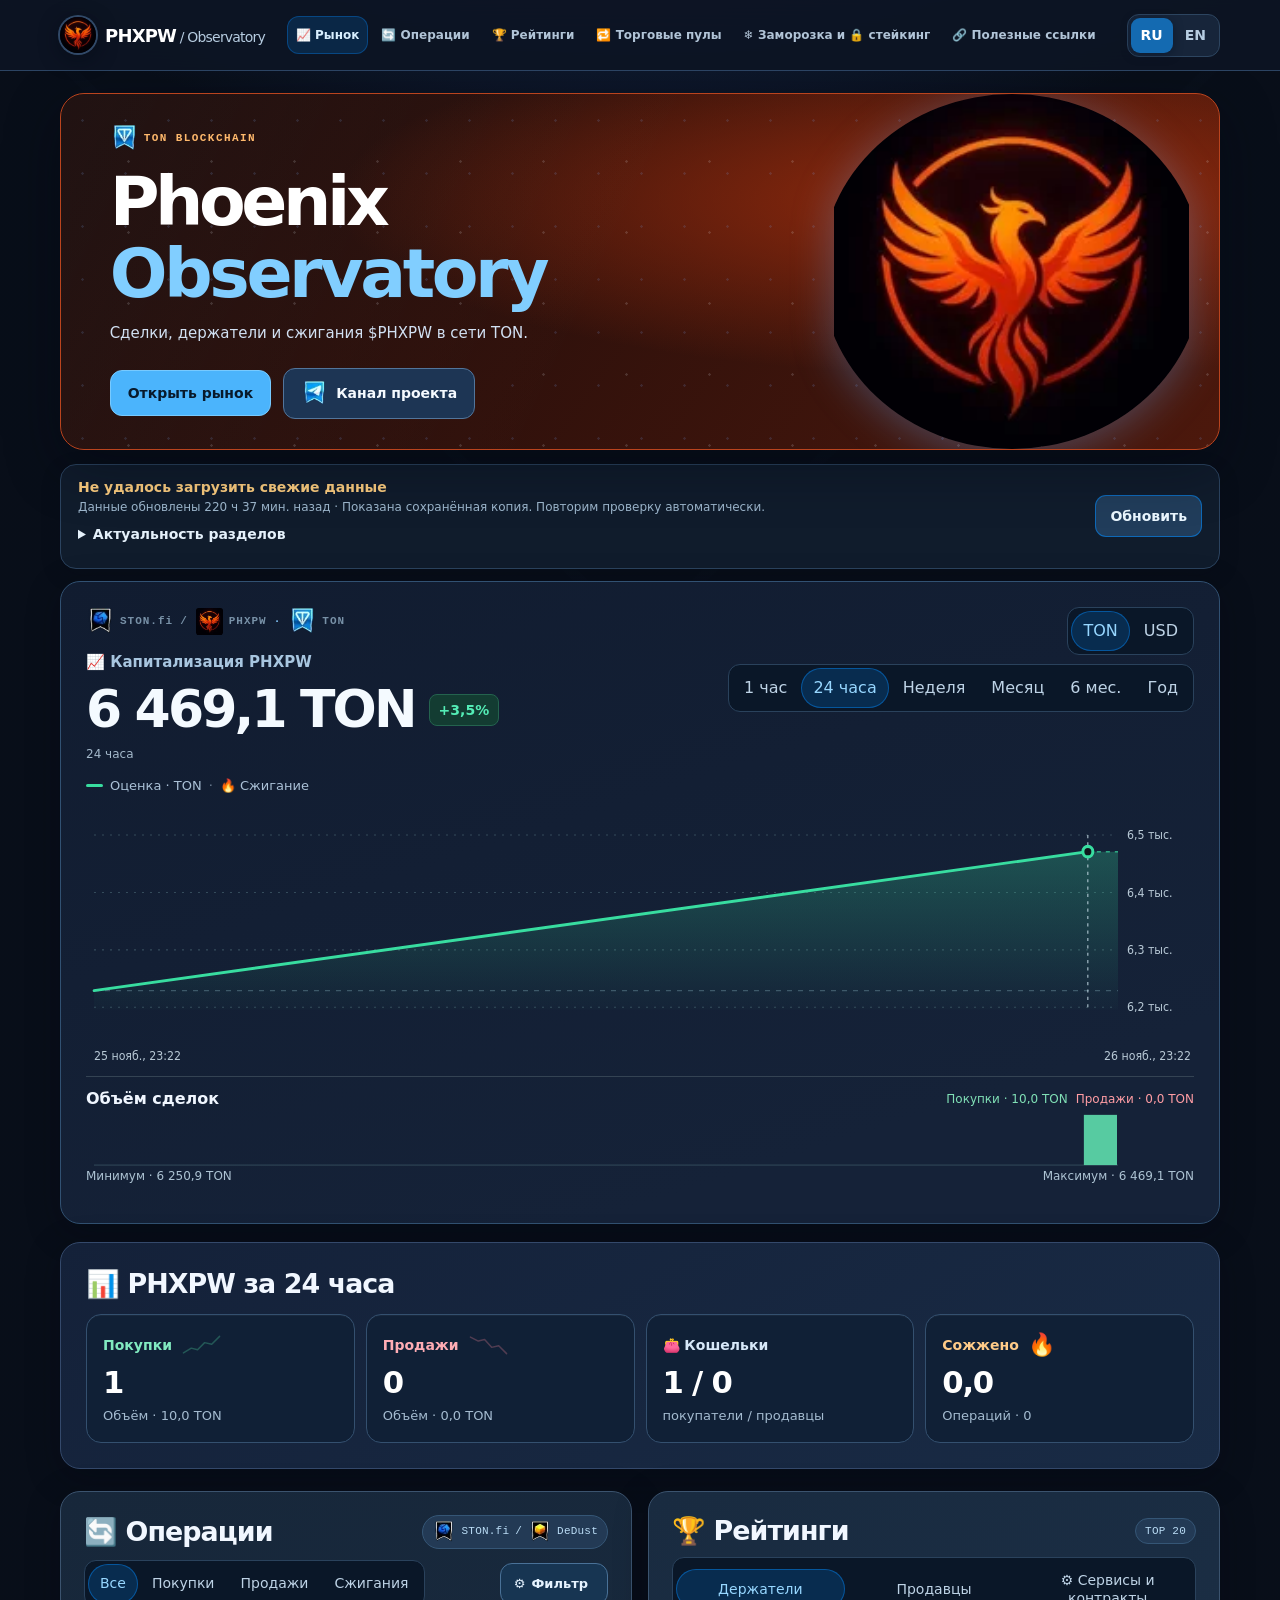
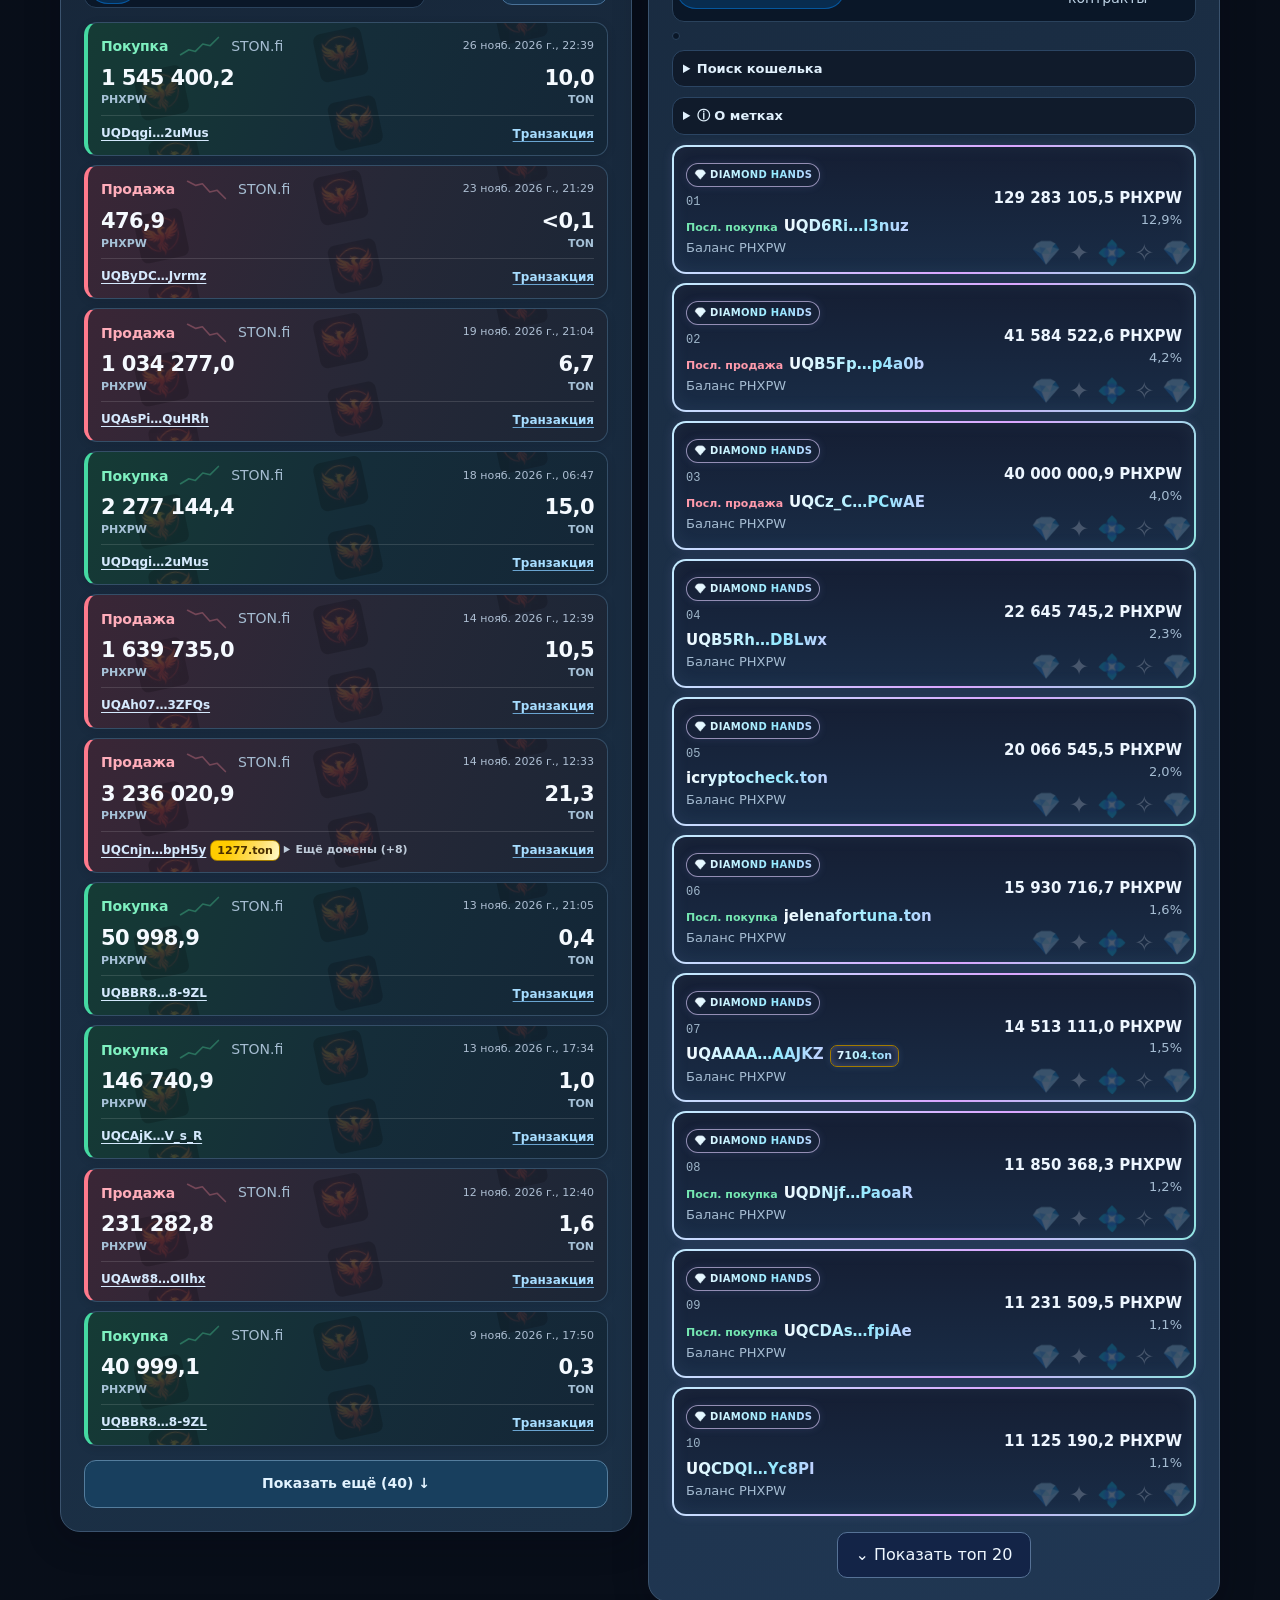
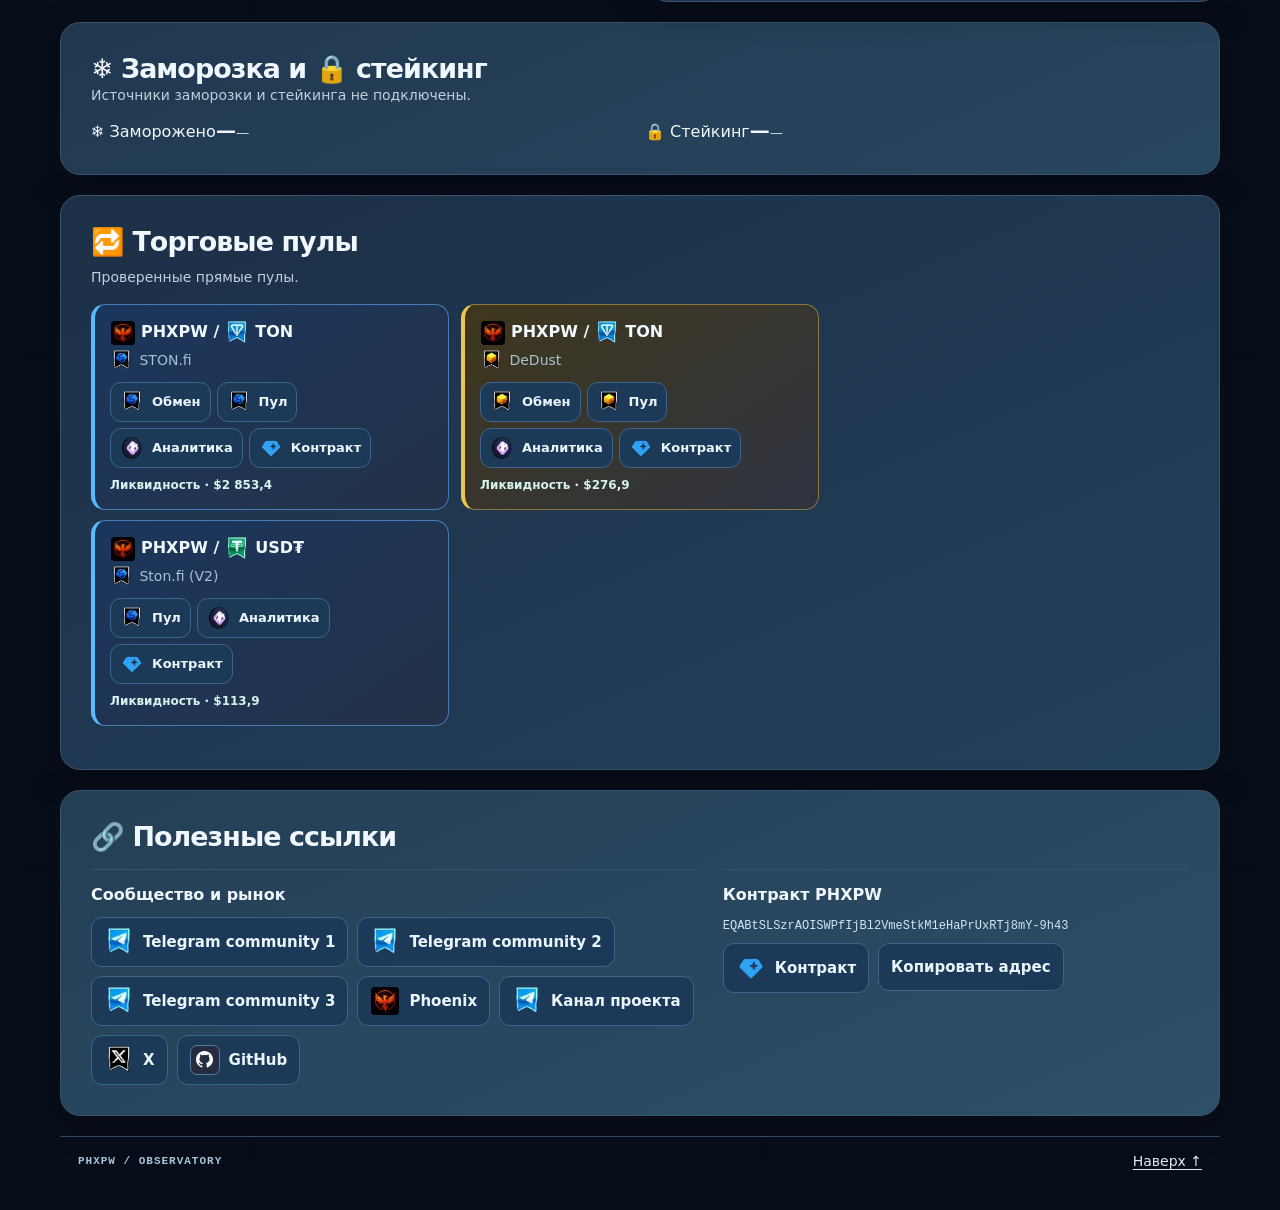
==== index.html @ 31a3c22f "Refresh PHXPW snapshot" ====
<!doctype html>
<html lang="ru"><head>
<meta charset="utf-8"><meta name="viewport" content="width=device-width,initial-scale=1">
<meta name="theme-color" content="#070d21"><meta name="description" content="PHXPW Observatory — сделки STON.fi и DeDust, держатели и подтверждённые сжигания PHXPW в сети TON.">
<title>Phoenix Observatory</title><style>:root{color-scheme:light;--ink:#101721;--muted:#536372;--paper:#f8fafc;--line:#cbd5df;--blue:#30a1f5;--link:#075d9b;--night:#090b0e;--graphite:#10151c;--green:#1e6b51;--red:#df0000;--orange:#975019;font:16px/1.5 system-ui,-apple-system,BlinkMacSystemFont,"Segoe UI",sans-serif;color:var(--ink);background:var(--night)}
*{box-sizing:border-box}
[hidden]{display:none!important}
html{scroll-behavior:smooth;scroll-padding-top:82px}
body{margin:0;background:var(--night)}
.wrap{width:min(1220px,calc(100% - 64px));margin-inline:auto}
h1,h2,h3,p{margin:0}
a{color:var(--link);text-underline-offset:3px}
a:hover{text-decoration:underline}
button{font:inherit;color:inherit;cursor:pointer}
a:focus-visible,button:focus-visible,summary:focus-visible,#plot svg:focus-visible{outline:3px solid #5692db;outline-offset:2px}
header{position:sticky;top:0;z-index:5;background:#090b0ef5;border-bottom:1px solid #283541;color:#f5f8fc}
.nav,.brand,nav,.langs,.tabs,.smallTabs,.introLinks,.eyebrow,.sectionHeading,.chartCaption,footer,.graphTop{display:flex;align-items:center}
.nav{min-height:65px;gap:20px;justify-content:space-between}
.brand{gap:9px;color:#fff;text-decoration:none}
.brand svg{width:36px;height:36px}
.brand strong{font-size:19px;letter-spacing:-.055em}
.brand span{font-weight:500;color:#c3cbd5}
.brand:hover{text-decoration:none}
nav{gap:5px}
nav a,.langs button{font-size:14px;font-weight:650}
nav a{color:#b4c0ce;padding:9px 11px;text-decoration:none;border-radius:8px}
nav a.on,nav a:hover{color:white;background:#203347;text-decoration:none}
.langs,.tabs,.smallTabs{background:#e5edf4;border-radius:10px;padding:3px;gap:2px;width:fit-content;max-width:100%;flex-wrap:wrap}
.langs button,.tabs button,.smallTabs button{border:none;padding:7px 10px;background:transparent;color:#364c61;border-radius:7px;line-height:1.35}
.langs .on,.tabs .on,.smallTabs .on{background:#114c79;color:white}
.hero{margin:20px 0 16px;position:relative;isolation:isolate;overflow:hidden;display:flex;align-items:center;min-height:192px;border-radius:20px;border:1px solid #293746;background:radial-gradient(ellipse at 88% 70%,#153650 0%,transparent 53%),#0b0d10;color:#fff}
.herotext{position:relative;z-index:1;padding:27px clamp(20px,3vw,44px);max-width:66%}
.eyebrow,.tag,footer>span{font-family:ui-monospace,Consolas,monospace;font-size:11px;font-weight:650;letter-spacing:.09em}
.eyebrow{gap:8px}
.eyebrow i{width:7px;height:7px;background:#468ec6;border-radius:50%}
.hero .eyebrow{color:#b9c9d9}
.hero .eyebrow i{background:var(--blue)}
h1{font-size:clamp(38px,4.6vw,68px);letter-spacing:-.07em;line-height:1.05;margin:7px 0 8px}
h1 em{font-family:Georgia,"Times New Roman",serif;font-weight:normal;letter-spacing:-.055em;color:#a1d6ff}
.hero p{color:#c9d5e1;font-size:15px}
.heroArt{position:absolute;inset:0 0 0 auto;width:41%;display:grid;align-items:center;pointer-events:none}
.heroArt svg{width:100%;height:100%;max-height:250px}
.introLinks{margin-top:17px;gap:10px}
.introLinks a,.more{border:1px solid #9daebf;border-radius:8px;padding:7px 12px;text-decoration:none;font-weight:650;font-size:14px}
.introLinks a{color:#f0f6ff;border-color:#536779}
.introLinks a:first-child{color:#081624;background:var(--blue);border-color:var(--blue)}
.introLinks a:hover,.more:hover{box-shadow:inset 0 0 0 1px currentColor}
.panel{background:var(--paper);border:1px solid var(--line);border-radius:17px;padding:clamp(16px,2vw,25px);min-width:0}
.graphTop,.sectionHeading,footer{justify-content:space-between;gap:12px}
.graphTop{align-items:flex-start}
.graph .eyebrow{color:#b6c8d9}
.graph .eyebrow span{color:#7891a7}
.graph h2{font-weight:550;color:var(--muted);font-size:16px;margin-top:12px}
.price{font-size:clamp(27px,3.2vw,44px);line-height:1.12;letter-spacing:-.05em;font-variant-numeric:tabular-nums;font-weight:730}
.chartCaption{font-size:13px;color:var(--muted);gap:7px;margin-top:13px}
.lineKey{width:17px;height:3px;border-radius:3px;background:var(--blue)}
.sep{color:#6f8196}
#plot{margin:6px 0;min-height:183px}
#plot svg{width:100%;height:183px;display:block;touch-action:pan-y}
#plot text{font:11px system-ui,sans-serif;fill:#b6c6d6}
.marker{cursor:pointer}
.marker:focus{outline:2px solid var(--orange)}
#readout{font-size:14px;font-variant-numeric:tabular-nums;min-height:24px;color:var(--ink)}
.note,.description,.resources p{font-size:14px;color:var(--muted);overflow-wrap:anywhere}
.note{font-size:12px}
.description{margin:8px 0}
.summary{margin:18px 0 22px}
.summary h2,.panel h2:not(.graph h2){font-size:clamp(20px,2.1vw,27px);letter-spacing:-.045em;line-height:1.2}
.summary .sectionHeading{margin-bottom:9px}
.tag{color:#3e5061;background:#e2ebf4;border-radius:20px;padding:4px 9px;white-space:nowrap;font-weight:500;letter-spacing:.02em}
#stats{display:grid;grid-template-columns:repeat(4,minmax(0,1fr));gap:10px}
.stat{background:var(--paper);border:1px solid var(--line);border-radius:13px;padding:13px 15px;min-width:0}
.stat b,.stat small,.stat span{display:block}
.stat b{font-size:clamp(20px,2.1vw,31px);line-height:1.3;font-variant-numeric:tabular-nums;overflow-wrap:anywhere;letter-spacing:-.04em}
.stat small{font-size:13px;color:var(--muted)}
.stat span{font-size:14px;font-weight:670}
.buy{color:var(--green)}
.sell{color:var(--red)}
.burn{color:var(--orange)}
.columns{display:grid;grid-template-columns:1fr 1fr;gap:16px;align-items:start}
.columns .tabs{margin:10px 0}
.columns .tabs button,.smallTabs button{font-size:14px}
.smallTabs:not(:empty){margin-bottom:8px}
#feedNote,#rankNote{margin-bottom:8px}
.row{display:grid;grid-template-columns:minmax(0,1fr) auto;gap:10px;border-top:1px solid #dce3eb;padding:10px 0;align-items:center}
.row>div{min-width:0}
.row>div:last-child{text-align:right}
.row b,.row small{display:block;font-variant-numeric:tabular-nums}
.row small{color:var(--muted);font-size:13px}
.row a{overflow-wrap:anywhere}
.row b{font-size:15px;line-height:1.45}
.row .badge{display:inline-block;padding:1px 6px;font-size:12px;border-radius:5px;margin-right:6px}
.badge.buy{background:#e0f3e8}
.badge.sell{background:var(--red);color:white}
.badge.burn{background:#ffead4}
.position{color:var(--muted);font:12px ui-monospace,monospace;margin-right:8px}
.empty{padding:16px 0;color:var(--muted)}
.more{background:#eaf1f7;color:#144b72}
.more[hidden]{display:none}
#more{margin-top:8px;width:100%}
.resources{margin:20px 0}
.resourcesGrid{display:grid;grid-template-columns:1.15fr 1.2fr 1fr;gap:24px;margin-top:16px}
.resources h3{font-size:16px;margin-bottom:6px}
.resourceList{display:flex;gap:8px 13px;flex-wrap:wrap}
.resourceList,.contract{margin-top:8px;font-size:14px}
.contract{display:block;overflow-wrap:anywhere;font-family:ui-monospace,monospace;margin-bottom:10px}
.resourcesGrid article{min-width:0}
summary{cursor:pointer;font-weight:600}
footer{padding:16px 0 25px}
footer a{font-size:14px}
@media(max-width:800px){.wrap{width:calc(100% - 28px)}
.nav{display:grid;grid-template-columns:1fr auto;gap:0;padding-top:6px}
.langs{grid-column:2;grid-row:1}
.brand{grid-column:1;grid-row:1}
nav{grid-column:1/-1;justify-content:space-between;gap:0}
nav a{padding:7px 5px;font-size:13px}
html{scroll-padding-top:98px}
.columns{grid-template-columns:1fr}
.heroArt{width:35%;opacity:.82}
.herotext{max-width:73%;padding:19px}
.hero{min-height:180px}
.graphTop{flex-wrap:wrap}
.resourcesGrid{grid-template-columns:1fr 1fr}

#stats{grid-template-columns:repeat(2,minmax(0,1fr))}}
@media(max-width:500px){.wrap{width:calc(100% - 20px)}
.hero{margin-top:10px}
.herotext{max-width:100%;padding:16px}
.heroArt{width:35%;inset:auto 0 0 auto;height:78px}
.hero p{max-width:96%;font-size:14px}
.introLinks{max-width:76%;gap:6px;flex-wrap:wrap}
.introLinks a{font-size:13px;padding:6px 8px}
.graphTop{gap:10px}
.tabs button{padding:6px 8px}
.stat{padding:10px}
.stat small{font-size:12px}
.row{gap:3px}
.row b{font-size:14px}
.row small{font-size:12px}
.resourcesGrid{grid-template-columns:1fr;gap:15px}
.resourcesGrid article+article{border-top:1px solid var(--line);padding-top:12px}}
@media(prefers-reduced-motion:reduce){html{scroll-behavior:auto}}

.walletLegend{font-size:13px;color:var(--muted);margin:4px 0}
.walletIdentity{display:inline-flex;align-items:baseline;flex-wrap:wrap;gap:2px 6px;max-width:100%;vertical-align:baseline}
.row .walletAddress{font-weight:700;text-decoration:underline;text-decoration-thickness:1px;text-underline-offset:3px}
.row .walletAddress.buy,.walletRole.buy{color:#126042}
.row .walletAddress.sell,.walletRole.sell{color:#df0000}
.row .walletAddress.burn,.walletRole.burn{color:#874305}
.row .walletAddress.neutral{color:#51615c}
.walletRole{font-size:11px;font-weight:600}
:is(.row,.walletResult) .domainBadge{font:600 11px/1.4 system-ui,sans-serif;letter-spacing:0;padding:2px 6px;border-radius:5px;overflow-wrap:anywhere;max-width:100%;display:inline-block}
.domainBadge.digits{color:#482e00;background:linear-gradient(110deg,#ffcc00 12%,#ffe173 34%,#fff9c0 46%,#ffd700 57%,#efb000 84%);background-size:220% 100%;border:1px solid #a37b00;animation:projectGold 4s ease-in-out infinite alternate}
details.domainDetails{display:inline-block;border:0;padding:0;font-size:12px;font-weight:500;width:100%}
details.domainDetails summary{color:var(--muted);font-size:11px}
#rank .position{vertical-align:top}
.onlyBadges{display:flex;align-items:center;gap:7px;font-size:13px;font-weight:600;margin:4px 0 7px;cursor:pointer}
.onlyBadges input{width:16px;height:16px;accent-color:var(--link)}


@keyframes projectGold{from{background-position:0% 50%}
to{background-position:100% 50%}}
@media(prefers-reduced-motion:reduce){.domainBadge.digits{animation:none}}
footer>span{color:#f5f8ff}
footer a{color:#dcebf8}
.price{overflow-wrap:break-word}

/* Make the chart and header dark; financial rows retain their semantic colours. */
.langs,.graph .tabs{background:#202a35}
.langs button,.graph .tabs button{color:#c3cfdb}
.langs .on,.graph .tabs .on{background:var(--blue);color:#071421}
.graph{--ink:#f5f8fc;--muted:#b2c0cd;color:var(--ink);background:var(--graphite);border-color:#283747}
.graph #readout a{color:#86caff}
.graph #plot svg{height:205px}
.brand:hover,.introLinks a:hover{color:#fff}
.introLinks a:first-child:hover{color:#081624}

.wrap{width:min(1180px,calc(100% - 88px))}
.hero{background:linear-gradient(165deg,#080a0d 22%,#10151c 100%)}
.graph,.summary{background:linear-gradient(180deg,#10151c,#152332);border:1px solid #374b5b}
.summary{background:linear-gradient(180deg,#152332,#172b3c);padding:clamp(16px,2vw,25px);border-radius:17px;color:#f4f8ff}
.summary .sectionHeading{margin-bottom:14px}
.stat{background:linear-gradient(145deg,#131d28,#1e3041);border:1px solid #3d5363}
.stat small{color:#b9c8d5}
.stat span.buy,.stat span.sell,.stat span.burn{display:inline-block;border-radius:5px;background:linear-gradient(120deg,#d8e5eb,#c1d4df);padding:1px 6px}
.columns .panel,.resources{--ink:#f3f7fc;--muted:#c1cedb;--link:#a6daff;--line:#435a6a;color:var(--ink);border-color:#3b5264}
.columns .panel{background:linear-gradient(180deg,#172b3c,#1a3b51)}
.columns .tabs,.columns .smallTabs{background:#0e1c29}
.columns .tabs button,.columns .smallTabs button{color:#cbd9e7}
.columns .tabs .on,.columns .smallTabs .on{background:#265a7d;color:#fff}
.row{border-color:#435666}
.position{color:#c1cedb}
.tag{background:#233f54;color:#d1e6f6}
.row .walletIdentity{background:linear-gradient(125deg,#d8e5eb,#c1d4df);border-radius:7px;padding:3px 6px}
.domainDetails summary{color:#354d62!important}
.domainDetails span{color:#223847}
#more,.resourceList>a,.resourceList>button{color:#f3f8ff;background:#15496b;border:1px solid #6289a3}
.resources{background:linear-gradient(180deg,#1a3b51,#20475e);padding:clamp(18px,2.5vw,30px)}
.resourcesGrid{grid-template-columns:1.3fr 1fr;gap:clamp(14px,2vw,26px)}
.resourcesGrid article{border-top:1px solid #7190a3;padding-top:13px}
.resources h3{margin-bottom:10px}
.resourceList{display:grid;grid-template-columns:1fr;gap:7px}
.resourceList>a,.resourceList>button{display:flex;align-items:center;justify-content:space-between;gap:6px;min-height:42px;padding:8px 12px;border-radius:7px;text-align:left;font:650 14px/1.35 system-ui,sans-serif;text-decoration:none;cursor:pointer}
.resourceList>a:hover,.resourceList>button:hover,#more:hover{background:#1b5c82;border-color:#aedfff}
.resources .contract{color:#d1e4f2;margin:6px 0;word-break:break-all}
footer{background:#090c10;border-top:1px solid #405362;padding:14px 18px;margin-bottom:14px;border-radius:8px}
@media(min-width:1000px){.resourcesGrid article:first-child .resourceList{grid-template-columns:repeat(2,minmax(0,1fr))}}
@media(max-width:800px){.wrap{width:calc(100% - 34px)}.resourcesGrid{grid-template-columns:1fr 1fr}}
@media(max-width:500px){.wrap{width:calc(100% - 22px)}.resourcesGrid{grid-template-columns:1fr}.resourcesGrid article+article{border-color:#7190a3}}

/* Draw external-link arrows without relying on a font glyph. */
.resourceList>a::after,.introLinks a[href^="https:"]::after,.row a:not(.walletAddress)::after{content:"";display:inline-block;width:8px;height:8px;flex-shrink:0;margin-left:6px;border-top:1.5px solid currentColor;border-right:1.5px solid currentColor;background:linear-gradient(135deg,transparent 43%,currentColor 46%,currentColor 54%,transparent 57%);vertical-align:1px}

.syncBar{display:flex;align-items:center;justify-content:space-between;gap:14px;margin:0 0 12px;padding:12px 18px;background:#101b27;border:1px solid #374b5b;border-radius:12px;color:#e5f1fb}
.syncBar>div{min-width:0}.syncBar p{font-size:14px;font-weight:650}.syncBar small{display:block;color:#b9c8d5;font-size:12px;overflow-wrap:anywhere}.syncBar .syncWarning{color:#ffcf80}
#refreshData{flex-shrink:0;min-height:42px;padding:8px 14px;border:1px solid #6289a3;border-radius:7px;background:#15496b;color:#f3f8ff;font-weight:650;font-size:14px}#refreshData:hover{background:#1b5c82}#refreshData:disabled{opacity:.65;cursor:wait}
@media(max-width:400px){.syncBar{align-items:flex-start;flex-wrap:wrap;padding:12px 14px}.syncBar>div{flex:1 1 175px}}

/* Market cap: native-currency valuation, with an explicit estimation note. */
.graph .price{font-size:clamp(32px,4.2vw,52px);letter-spacing:-.055em;line-height:1.15}
.graph h2{font-size:15px;margin-top:12px;margin-bottom:7px}
.capHeadline{display:flex;align-items:center;gap:14px;flex-wrap:wrap}
.capChange{font:700 14px/1.3 system-ui,sans-serif;padding:6px 9px;border-radius:8px;font-variant-numeric:tabular-nums;white-space:nowrap}
.capChange:empty{display:none}.capPositive{color:#54edb6;background:#133c32;border:1px solid #24634e}.capNegative{color:#ff2020;background:#321419;border:1px solid #7a242a}
#capPeriod{margin-top:5px;color:#a4b9cb}.graph #plot{min-height:250px;margin:18px 0 8px}.graph #plot svg{height:250px}
.graph #plot text{font:11px system-ui,sans-serif;fill:#b8c9d6}
.capRange{display:flex;justify-content:space-between;gap:8px;flex-wrap:wrap;color:#adc3d3;font-size:12px;font-variant-numeric:tabular-nums;margin:0 0 13px}
.graph #readout{background:#0b1723;border:1px solid #2b4354;padding:10px 12px;border-radius:9px;min-height:43px;font-size:13px;margin-bottom:9px}
.capMethod{font-size:11px;line-height:1.5;color:#9db3c4;border-top:1px solid #2b4354;padding-top:10px;margin-top:10px;max-width:850px}
.graph .chartCaption .lineKey{background:var(--chart-colour,#38dda0)}
@media(max-width:500px){.graph .price{font-size:34px}.capHeadline{gap:8px}.graph .graphTop{gap:15px}.graph .tabs{width:100%;justify-content:space-between}.graph .tabs button{padding:8px 6px;font-size:12px}.graph #plot svg{height:240px}.graph #plot{min-height:240px}.graph #readout{font-size:12px}.capMethod{font-size:11px}}
@media(max-width:360px){.graph .tabs{display:grid;grid-template-columns:repeat(3,minmax(0,1fr));gap:3px}.graph .tabs button{width:100%}}

:root{--blue:#75ccff;--project-art:url("[data-uri]");--night:#070d21}
body{background:radial-gradient(ellipse at 78% 0%,#24347b 0%,#111c49 28%,transparent 55%),#070d21}
header{background:#0a1129f5;border-color:#324576}
.brandMark{width:36px;height:36px;border-radius:50%;background:var(--project-art) center/cover}
.hero{min-height:268px;border-color:#435b9c;background:radial-gradient(ellipse at 78% 50%,#2b4696 0%,#182860 34%,transparent 68%),linear-gradient(112deg,#0d1639,#111c49)}
.hero::before{content:"";position:absolute;inset:0;background-image:radial-gradient(circle,#7eaeff 1px,transparent 1.5px),radial-gradient(circle,#eff7ff 1px,transparent 1.5px);background-size:43px 53px,83px 71px;background-position:0 0,26px 32px;opacity:.24;pointer-events:none}
.heroArt{width:40%;height:100%;background:var(--project-art) center / auto 88% no-repeat;filter:drop-shadow(0 0 20px #60b5ff60);border-radius:50%}
.hero h1 em{color:#89ceff}
.graph{background:linear-gradient(180deg,#101936,#151f43);border-color:#394b80}
.summary{background:linear-gradient(180deg,#182649,#202d55);border-color:#435480}
.columns .panel{background:linear-gradient(180deg,#192847,#1e3659)}
.resources{background:linear-gradient(180deg,#192b4b,#1b345a)}
.graphControls{display:grid;gap:10px;justify-items:end;min-width:0}
.row.trade-buy{border-left:3px solid #4cce9f;padding-left:8px;background:#14564832}
.row.trade-sell{border-left:3px solid #fb6b76;padding-left:8px;background:#7c223532}
.row.trade-burn{border-left:3px solid #e7ae57;padding-left:8px}
@media(max-width:800px){.graphControls{justify-items:start}}
@media(max-width:590px){
 .hero{min-height:210px}.heroArt{width:32%;height:auto;inset:12px 12px auto auto;aspect-ratio:1;opacity:1;background-size:contain}
 .herotext{max-width:76%}.hero h1{font-size:clamp(32px,7.5vw,47px)}.hero h1 em{display:block}
 .hero p{max-width:100%}.introLinks{max-width:100%}.graphControls{width:100%}.graph #currency{display:flex;width:auto}
}

#activity,#wallets,#pools{background:#141b27;border-color:#303a4a}
#activity .row,#wallets .row{background:transparent;border-color:#303a4a;border-left:0;padding-left:0}
#activity .row .walletIdentity,#wallets .row .walletIdentity{background:none;padding:0;column-gap:6px;row-gap:4px}
.columns .walletIdentity .walletAddress{background:none;padding:0}
.columns .row .walletAddress{color:#d6e2f0}
.columns .walletRole.buy,.columns .badge.buy{color:#85e6bc;background:none}
.columns .walletRole.sell,.columns .badge.sell{color:#ff9a9f;background:none}
.columns .walletRole.burn,.columns .badge.burn{color:#f1bd7d;background:none}
.columns .domainDetails summary,.columns .domainDetails span{color:#becbd9!important}
.columns :is(.row,.walletResult) .projectBadges{display:flex;flex-wrap:wrap;gap:5px;width:100%;align-items:center}
.columns :is(.row,.walletResult) .projectBadge{--badge-edge:#53627b;display:inline-flex;align-items:center;gap:4px;padding:2px 6px;border:1px solid var(--badge-edge);border-radius:6px;background:#202939;text-decoration:none;color:#eaf1fb;font:650 11px/1.35 system-ui,sans-serif;min-height:26px;max-width:100%}
.columns :is(.row,.walletResult) .projectBadge:hover{text-decoration:underline}
.columns :is(.row,.walletResult) .projectBadge::after{display:none}
.projectBadge img{display:block;width:18px;height:18px;object-fit:contain;border-radius:3px}
.columns :is(.row,.walletResult) .projectBadge.staking{padding-inline:4px;--badge-edge:#6c93cb}
.columns :is(.row,.walletResult) .projectBadge.vnuk{--badge-edge:#8f606f;color:#ffc8d4}
.columns :is(.row,.walletResult) .projectBadge.author{border-color:transparent;background:linear-gradient(#202939,#202939) padding-box,linear-gradient(105deg,#508eff,#dce5ee,#508eff) border-box;background-size:100% 100%,200% 100%;animation:projectBadgeGlow 5s ease-in-out infinite alternate}
.columns :is(.row,.walletResult) .projectBadge.joystick{--badge-edge:#9164ac}
.columns :is(.row,.walletResult) .projectBadge.phoenix{--badge-edge:#a86a36}
.projectBadge.joystick span,.projectBadge.phoenix span{background:linear-gradient(90deg,var(--badge-color),#ffe182,var(--badge-color));background-size:210% 100%;background-clip:text;color:transparent;animation:projectBadgeGlow 5s ease-in-out infinite alternate}
.projectBadge.joystick{--badge-color:#e3a6ff}
.projectBadge.phoenix{--badge-color:#ff9862}
@keyframes projectBadgeGlow{to{background-position:100% 0}}
@media(prefers-reduced-motion:reduce){.columns :is(.row,.walletResult) .projectBadge.author,.projectBadge.joystick span,.projectBadge.phoenix span{animation:none}}
#pools [lang="en"],html[lang="en"] #pools [lang="ru"]{display:none}
html[lang="en"] #pools [lang="en"]{display:inline}
#pools .poolIntro{margin:8px 0 16px}
#pools .poolGrid{display:grid;grid-template-columns:repeat(3,minmax(0,1fr));gap:10px}
#pools .poolCard{min-width:0;background:#1c2636;border:1px solid #39475b;border-radius:10px;padding:12px}
#pools .poolCard h3{margin:0 0 3px}
#pools .poolCard p{margin:0}
#pools .poolActions{display:flex;flex-wrap:wrap;gap:6px;margin-top:10px}
#pools .poolActions a{display:inline-flex;align-items:center;min-height:38px;padding:5px 9px;color:#edf5ff;background:#22344c;border:1px solid #586d88;border-radius:7px;font-size:13px;font-weight:650;text-decoration:none}
#pools .poolActions a:hover{background:#304963;text-decoration:underline}
#pools .poolRoute,#pools .poolTiny{margin-top:16px;padding-top:13px;border-top:1px solid #39475b}
#pools #discoveredPools{margin-top:10px}
#pools .poolCard .poolLiquidity{margin-top:8px;font-size:12px;overflow-wrap:anywhere}
#pools .poolCard h3{overflow-wrap:anywhere}
#pools .poolRoute h3{margin:0 0 4px}
#pools .poolRoute .poolCard{margin-top:9px;max-width:440px}
#pools .poolTiny .poolGrid{margin-top:10px}
#pools .poolSources{margin-top:13px;font-size:12px}
@media(max-width:800px){#pools .poolGrid{grid-template-columns:repeat(2,minmax(0,1fr))}}
@media(max-width:500px){#pools .poolGrid{grid-template-columns:minmax(0,1fr)}}

.columns :is(.row,.walletResult) .projectBadge.og{border-color:#a887c2;background:#222033}
.columns :is(.row,.walletResult) .projectBadge.fragmentNumber{--badge-edge:#cc7cdb;background:#78348b;color:#fff;font-weight:800;white-space:nowrap}
.projectBadge.og span{background:linear-gradient(90deg,#cbff69,#f3a5ff,#cbff69);background-size:210% 100%;background-clip:text;color:transparent;animation:projectBadgeGlow 4s ease-in-out infinite alternate;font-weight:800}
.columns :is(.row,.walletResult) .projectBadge.burner{border-color:#966237;padding-inline:4px}
.columns :is(.row,.walletResult) .projectBadge.blueNft{border-color:#3881a9;padding-inline:4px}
.operationRow .opMobile,.operationRow .opToggle{display:none}
#feed .operationRow .opDesktop a{display:inline-block}
@media(prefers-reduced-motion:reduce){.projectBadge.og span{animation:none}}
@media(max-width:640px){
 #feed .operationRow{grid-template-columns:minmax(0,1fr) minmax(0,auto) 28px;align-items:start;column-gap:4px;padding:8px 0}
 #feed .operationRow .opDesktop{display:none}
 #feed .operationRow>div:nth-child(2){align-self:start}
 #feed .operationRow .opMobile:not([hidden]){display:block;grid-column:1/-1;text-align:left;padding:2px 0 4px}
 #feed .operationRow .opToggle{display:grid;place-items:center;width:28px;min-height:32px;padding:0;background:none;border:0;color:#b8d3ec;cursor:pointer}
 .opToggle span{width:7px;height:7px;border-right:2px solid;border-bottom:2px solid;transform:rotate(45deg)}
 .opToggle[aria-expanded="true"] span{transform:rotate(225deg)}
}

body{background:linear-gradient(#070b16bb,#070b16cf),url("[data-uri]") center top/cover fixed,#070b16}
.supplyGrid{display:grid;grid-template-columns:repeat(2,minmax(0,1fr));gap:10px;margin-top:12px}
.supplyGrid a{display:grid;gap:4px;padding:12px;border:1px solid #39475b;border-radius:10px;background:#1c2636;text-decoration:none;min-width:0}
.supplyGrid a:hover{border-color:#7db5e6}
.supplyGrid strong{font-size:clamp(1rem,3vw,1.35rem);color:#eef5ff;overflow-wrap:anywhere}
.supplyGrid small{color:#afbfce}
@media(max-width:440px){.supplyGrid{grid-template-columns:1fr}body{background-attachment:scroll;background-size:auto,auto 1100px}}

.volumeBlock{margin-top:12px;border-top:1px solid #344353;padding-top:10px}
.volumeHeading,.volumeKeys,.tradeSize,.walletSearchForm{display:flex;align-items:center;gap:8px;flex-wrap:wrap}
.volumeHeading{justify-content:space-between}
.volumeKeys,.tradeSize{font-size:12px}
.volumeKeys span:first-child,.rankMove.gained{color:#80e0b6}
.volumeKeys span:last-child,.rankMove.lost{color:#ff9da4}
#tradeVolume svg{display:block;width:100%;height:56px}
.tradeSize{margin:8px 0;color:#bdcbd8}
.tradeSize label{display:inline-flex;align-items:center;gap:6px}
.tradeSize input[type=number],.walletSearchForm input{min-width:0;border:1px solid #53637a;border-radius:7px;background:#161f2b;color:#eaf1fb;padding:6px 8px;font:inherit}
.tradeSize input[type=number]{width:6em}
#rank .position,.walletResult .position{display:inline-flex;align-items:baseline;gap:4px}
.rankMove{font-size:10px;white-space:nowrap}
.walletSearch,.badgeLegend{margin:10px 0;border:1px solid #39475b;border-radius:8px;padding:8px 10px}
.walletSearch summary,.badgeLegend summary{cursor:pointer;color:#d6e2f0;font-size:13px;font-weight:650}
.walletSearchForm{margin-top:9px}
.walletSearchForm input{flex:1 1 145px}
.walletSearchForm button{padding:6px 9px;border:1px solid #52637b;border-radius:7px;background:#243249;color:#eaf1fb;cursor:pointer}
.walletResult{margin-top:9px;overflow-wrap:anywhere}
.walletResult h3,.walletResult h4,.walletResult p{margin:6px 0}
.walletResult ul,.badgeLegend dl{padding-left:0;margin:8px 0 0;font-size:12px}
.walletResult li{margin-left:15px;padding-top:3px}
.badgeLegend dl{display:grid;grid-template-columns:auto 1fr;gap:5px 8px}
.badgeLegend dd{margin:0;color:#bdcbd8}
.columns .projectBadge.arni,.columns .projectBadge.napiwas{border-color:#927fa2}
.columns .projectBadge.arni span,.columns .projectBadge.napiwas .badgeLabel{
 background:linear-gradient(90deg,#70e1dd,#c4b4ff,#ffab94,#ffe39a,#70e1dd);
 background-size:225% 100%;background-clip:text;color:transparent;
 animation:projectBadgeGlow 4.3s ease-in-out infinite alternate
}
.projectBadge .beerIcon{position:relative;display:inline-block;flex:0 0 18px;width:18px;height:18px}
.beerIcon::before,.beerIcon::after{content:"";position:absolute}
.beerIcon::before{left:2px;top:2px;width:10px;height:15px;border:1px solid #ffde99;border-radius:3px 3px 4px 4px;background:linear-gradient(#fff4dc 0 28%,#ffce56 29%,#e4932c 83%,#b36121)}
.beerIcon::after{left:12px;top:6px;width:5px;height:8px;border:2px solid #ffde99;border-left:0;border-radius:0 4px 4px 0}
@media(prefers-reduced-motion:reduce){.columns .projectBadge.arni span,.columns .projectBadge.napiwas .badgeLabel{animation:none}}

.projectBadges .domainDetails{width:auto;max-width:100%;overflow-wrap:anywhere}

/* PHXPW / Telegram-inspired Observatory — design layer v1.
   No remote fonts, frameworks, images or runtime dependencies.
   Loaded AFTER the existing stylesheet. Keeps data/JS functionality intact. */
:root{
  color-scheme:dark;
  --tg-bg:#090e18;--tg-surface:#121b2a;--tg-surface2:#192639;
  --tg-elevated:#20344b;--tg-line:#2a405a;--tg-blue:#55b9ff;
  --tg-blue-strong:#258fea;--tg-text:#f0f6ff;--tg-muted:#a6bdd2;
  --tg-green:#51dcaa;--tg-red:#ff8696;--tg-gold:#f3c66f;
  --night:var(--tg-bg);--paper:var(--tg-surface);--ink:var(--tg-text);
  --muted:var(--tg-muted);--line:var(--tg-line);--blue:var(--tg-blue);
  --link:#91d8ff;--green:var(--tg-green);--red:var(--tg-red);
  font-family:system-ui,-apple-system,BlinkMacSystemFont,"Segoe UI",sans-serif;
  font-optical-sizing:auto;
}
html{scroll-padding-top:100px}
body{
  color:var(--tg-text);
  background:radial-gradient(ellipse 80% 420px at 50% -150px,#1b315e 0%,transparent 72%),
    linear-gradient(#080e19e8,#080e19f1),url("[data-uri]") center top/cover fixed,#090e18;
}
.wrap{width:min(1160px,calc(100% - 40px))}
a{color:var(--link)}
button,input{font-family:inherit}
a,button,summary{-webkit-tap-highlight-color:transparent}
button:not(:disabled),a,summary{transition:background-color .18s ease,border-color .18s ease,color .18s ease,transform .18s ease}
button:active:not(:disabled),.introLinks a:active,.resourceList>a:active,#pools .poolActions a:active{transform:scale(.98)}
a:focus-visible,button:focus-visible,summary:focus-visible,input:focus-visible{outline:2px solid var(--tg-blue);outline-offset:3px}
header{background:#0d1524f0;border-bottom:1px solid #2c4463;backdrop-filter:blur(22px);-webkit-backdrop-filter:blur(22px)}
.nav{min-height:70px;gap:18px}
.brandMark{box-shadow:0 0 0 2px #314968,0 5px 20px #050a14a8}
.brand strong{font-size:18px;letter-spacing:-.045em}
.brand span{color:#b6cce0;font-size:14px}
nav{gap:5px}
nav a{padding:10px 13px;color:#b1c4d7;border-radius:12px;font-weight:600}
nav a.on,nav a:hover{background:#1e3958;color:#f4faff}
.langs{background:#17253a;padding:3px;border:1px solid #2d4560;border-radius:12px}
.langs button{border-radius:9px;min-width:39px;min-height:35px;color:#b6cde2}
.langs button.on{background:#288fd9;color:#fff;box-shadow:0 2px 10px #0613268c}
main.wrap{padding-bottom:10px}
.hero{margin:22px 0 14px;min-height:275px;border:1px solid #3b5c8d;border-radius:24px;
  background:radial-gradient(ellipse at 81% 30%,#294c91 0%,transparent 48%),
  radial-gradient(circle at 40% 110%,#132c55,transparent 60%),
  linear-gradient(125deg,#111d35,#15274b);
  box-shadow:0 18px 54px #02071164;isolation:isolate}
.hero::before{opacity:.14}
.hero::after{content:"";position:absolute;inset:0;pointer-events:none;
  background:linear-gradient(115deg,#ffffff08,transparent 50%);border-radius:inherit}
.herotext{padding:clamp(23px,3.5vw,45px);max-width:68%}
.hero .eyebrow{color:#98d1fc;letter-spacing:.13em}
.hero .eyebrow i{box-shadow:0 0 0 5px #269de421}
.hero h1{margin:13px 0 12px;font-size:clamp(39px,5.5vw,68px);line-height:1.03;letter-spacing:-.065em}
.hero h1 em{font-style:normal;font-weight:550;font-family:inherit;letter-spacing:-.05em;color:#81ceff}
.hero p{color:#d2e1f3;font-size:15px;max-width:510px;line-height:1.65}
.heroArt{background-size:auto 83%;filter:drop-shadow(0 6px 28px #67acff40)}
.introLinks{gap:10px;margin-top:21px}
.introLinks a{display:inline-flex;align-items:center;justify-content:center;
  min-height:42px;padding:9px 17px;border-radius:12px;font-size:14px;
  background:#1d3554;border:1px solid #52759b;color:#f5faff}
.introLinks a:first-child{background:#4bb4fc;color:#081a2c;border-color:#77caff}
.introLinks a:hover{background:#2c5277;text-decoration:none;transform:translateY(-2px)}
.introLinks a:first-child:hover{background:#83d0ff;color:#071b2c}
.syncBar{background:#101c2c;border-color:#2b435f;border-radius:16px;
  padding:12px 17px;box-shadow:0 6px 20px #050b152b}
.syncBar p{color:#e3f5ff}
.syncBar small{color:#9eb8ce}
#refreshData{border-radius:11px;background:#213d5b;border-color:#476d92;color:#eaf7ff}
#refreshData:hover{background:#2f5a81}
.panel,.graph,.summary,.columns .panel,.resources,#pools,#activity,#wallets{
  border:1px solid var(--tg-line);border-radius:20px;
  background:linear-gradient(155deg,#151f30 0%,#111927 100%);
  box-shadow:0 8px 34px #03091145;color:var(--tg-text)}
.graph{background:linear-gradient(160deg,#172640 0%,#101a2d 76%);border-color:#315172}
.graph .eyebrow{color:#86caff}
.graph h2{color:#a8c6e0;margin-top:15px}
.graph .price{color:#f4faff;letter-spacing:-.055em}
.graph .chartCaption{color:#abc1d7}
.graph #readout{border-color:#314964;background:#0e192a}
.graph .capMethod{border-color:#2b4056;color:#98aec2}
.graph #plot{border-radius:15px;overflow:hidden}
.graphControls{gap:9px}
.graph .tabs,.columns .tabs,.columns .smallTabs{background:#0a1728;border:1px solid #2a425c;border-radius:12px;padding:3px}
.graph .tabs button,.columns .tabs button,.columns .smallTabs button{border-radius:9px;min-height:34px;padding:7px 12px;color:#bed3e6}
.graph .tabs .on,.columns .tabs .on,.columns .smallTabs .on{background:#26659c;color:#fff;box-shadow:0 2px 8px #050d1780}
.summary{margin-top:18px;background:linear-gradient(150deg,#182b44,#142037);border-color:#2a496b}
.summary h2,.panel h2:not(.graph h2){color:#f1f7ff;font-weight:730;letter-spacing:-.035em}
#stats{gap:11px}
.stat{padding:16px;border-radius:15px;background:#102036;border:1px solid #34506f;box-shadow:inset 0 1px #ffffff0a}
.stat b{color:#fff;font-size:clamp(21px,2.4vw,32px);line-height:1.22;margin:5px 0}
.stat small{color:#a4bbd0}
.stat span{font-weight:680}
.stat span.buy,.stat span.sell,.stat span.burn{background:none;padding:0}
.columns{gap:16px}
.columns .panel{min-width:0}
.sectionHeading{flex-wrap:wrap}
.tag{background:#233a55;color:#badcf5;border:1px solid #355676}
.row{border-top-color:#263950;padding:12px 3px}
.row:hover{background:#ffffff07}
.row.trade-buy,.row.trade-sell,.row.trade-burn{border-left:3px solid transparent;border-radius:8px;padding-left:10px}
#activity .row.trade-buy{border-left:3px solid #52d5a2;background:#16362c42}
#activity .row.trade-sell{border-left:3px solid #ff8191;background:#40232a50}
#activity .row.trade-burn{border-left:3px solid #f5c16b;background:#3a2c1b48}
.row b{color:#edf6ff}
.row small{color:#a5bcd2}
.columns .row .walletAddress{color:#d5e9fd}
.columns .walletRole.buy,.columns .badge.buy{color:#75e7b2}
.columns .walletRole.sell,.columns .badge.sell{color:#ff9bac}
.columns .walletRole.burn,.columns .badge.burn{color:#f5c377}
.position{color:#9fb6ca}
.columns :is(.row,.walletResult) .projectBadge{border-radius:8px;background-color:#1d2b3e;min-height:28px}
.columns :is(.row,.walletResult) .projectBadge.fragmentNumber{background:#813c99;color:#fff;border-color:#dd8bfa}
.domainBadge.digits{border-radius:7px}
#more,.resourceList>a,.resourceList>button,#pools .poolActions a{
  background:#1c3958;border:1px solid #3a648b;border-radius:11px;color:#eaf5ff}
#more{min-height:43px}
#more:hover,.resourceList>a:hover,.resourceList>button:hover,#pools .poolActions a:hover{background:#2b5277}
.supplyGrid a,#pools .poolCard{background:#17263a;border:1px solid #2b4665;border-radius:14px;padding:15px}
.supplyGrid a:hover,#pools .poolCard:hover{border-color:#4785b3}
.supplyGrid small{color:#b5c9da}
#pools .poolCard h3{color:#f2f8ff}
#pools .poolCard p{color:#a9c0d3}
#pools .poolGrid{gap:12px}
#pools .poolActions a{min-height:40px}
.walletSearch,.badgeLegend{background:#101b2b;border-color:#2b4563;border-radius:12px}
.walletSearch summary,.badgeLegend summary{color:#e1f1fd}
.tradeSize input[type=number],.walletSearchForm input{background:#091729;border-color:#385575;color:#f5faff;border-radius:10px;min-height:38px}
.walletSearchForm button{background:#285982;border-color:#478bb5;border-radius:10px;min-height:40px}
.resources{background:linear-gradient(155deg,#152840,#152036)}
.resourcesGrid article{border-color:#36516d}
.resourceList>a,.resourceList>button{min-height:45px;padding:10px 13px}
footer{background:transparent;border-top:1px solid #314862;border-radius:0;color:#bed4e7;margin-top:20px}
footer>span{color:#a8c2d8}
@media(min-width:900px){
 .columns .panel{padding:23px}
 .hero{min-height:305px}
 .heroArt{background-size:auto 88%}
}
@media(max-width:800px){
 html{scroll-padding-top:114px}
 .wrap{width:calc(100% - 28px)}
 .nav{gap:5px;padding-top:5px}
 .brand strong{font-size:16px}
 nav{overflow-x:auto;scrollbar-width:none;justify-content:space-between}
 nav::-webkit-scrollbar{display:none}
 nav a{min-height:42px;display:inline-flex;align-items:center;white-space:nowrap;padding:9px 10px}
 .hero{margin-top:14px;min-height:230px}
 .herotext{max-width:75%;padding:24px}
 .resourcesGrid{grid-template-columns:1fr 1fr}
}
@media(max-width:590px){
 .wrap{width:calc(100% - 22px)}
 .hero{border-radius:20px;min-height:250px}
 .hero h1{font-size:clamp(34px,8vw,46px)}
 .herotext{max-width:100%;padding:20px 18px 78px}
 .hero p{max-width:100%;padding-right:0}
 .heroArt{width:100px;height:100px;top:auto;bottom:-7px;right:7px;inset:auto 7px -7px auto;opacity:.83;background-size:contain}
 .hero .introLinks{max-width:calc(100% - 90px)}
 .introLinks a{min-height:40px;padding:8px 11px}
 .graph,.summary,.columns .panel,.resources{padding:16px}
 .graphTop{gap:13px}
 .graphControls{width:100%;justify-items:stretch}
 .graph .tabs{width:100%;justify-content:space-between}
 .graph .tabs button{flex:1 1 auto;padding:8px 6px;font-size:12px}
 .graph .price{font-size:clamp(29px,8.7vw,39px)}
 .graph #plot,.graph #plot svg{min-height:210px;height:210px}
 #stats{grid-template-columns:repeat(2,minmax(0,1fr));gap:9px}
 .stat{padding:12px}
 .stat b{font-size:clamp(19px,5.4vw,26px)}
 .columns{gap:14px}
 #pools .poolGrid{grid-template-columns:1fr}
 .resourcesGrid{grid-template-columns:1fr}
 .row{min-width:0}
 .row>div{overflow-wrap:anywhere}
 .syncBar{flex-wrap:wrap}
 body{background-attachment:scroll}
}
@media(max-width:360px){
 .brand strong{font-size:14px}
 .brandMark{width:30px;height:30px}
 .nav{column-gap:3px}
 nav a{font-size:12px;padding:9px 7px}
 .hero .introLinks{max-width:100%}
 .heroArt{opacity:.4}
 .graph .tabs button{font-size:11px}
}
@media(hover:hover){
 .stat:hover,#pools .poolCard:hover{transform:translateY(-2px)}
}
@media(prefers-reduced-motion:reduce){
 *,*::before,*::after{scroll-behavior:auto!important;animation-duration:.01ms!important;transition-duration:.01ms!important}
}

/* FIGMA TELETON IOS UI KIT — SOURCE-ALIGNED
   Reference: fIjhy6ddPFSXmia3DCvQa2
   Dark selected tab: 6028:2120, row: 6023:2116, dark label: 6781:30558.
   Accent #008BFF; 52px regular list-row minimum; rounded selected tab.
   Native system font replaces Figma's licensed iostgico/SF Pro assets. */
:root{--tg-accent:#008bff;--tg-blue:#008bff;--tg-blue-strong:#008bff;--tg-selected:#146ab1}
nav a.on,nav a[aria-current="location"]{
 color:#d8efff;background:#008bff28;box-shadow:inset 0 0 0 1px #008bff55}
.langs button.on{background:var(--tg-selected);color:#fff}
.graph .tabs .on,.columns .tabs .on,.columns .smallTabs .on{
 border-radius:100px;background:#008bff2e;color:#97d7ff;
 box-shadow:inset 0 0 0 1px #008bff70}
.graph .tabs button,.columns .tabs button,.columns .smallTabs button{
 min-height:40px;line-height:1.25}
#activity .row,#wallets .row{min-height:52px}
#activity .row .walletAddress,#wallets .row .walletAddress{line-height:1.45}
#activity .row .badge,#wallets .row .badge{line-height:1.4}
#refreshData,.walletSearchForm button{border-color:#008bff91}
#refreshData:focus-visible,.walletSearchForm button:focus-visible{outline-color:#94d9ff}
@media(max-width:800px){
 nav a{min-height:44px}
}

/* Four compact, fully visible tabs on narrow Telegram WebViews. */
@media(max-width:590px){
 #nav{display:grid;grid-template-columns:repeat(4,minmax(0,1fr));gap:3px;overflow:visible;width:100%}
 #nav a{display:flex;align-items:center;justify-content:center;min-width:0;
  font-size:12px;white-space:nowrap;line-height:1.2;padding:9px 2px;text-align:center}
 #nav a[href="#links"]{font-size:0}
 #nav a[href="#links"]::after{content:"Ссылки";font-size:12px}
 html[lang="en"] #nav a[href="#links"]::after{content:"Links"}
}

/* UNIVERSAL OBSERVATORY UI V1 — reusable across token projects.
   Layout, labels, accessible filter, gem/paper honors and animated burn cards.
   No remote art/fonts: all decoration stays inside standalone HTML/CSS. */
.feedFilterBar{display:flex;align-items:center;justify-content:space-between;flex-wrap:wrap;gap:9px;margin:11px 0}
.feedFilterBar #filters{margin:0}
#badgeFilterToggle{display:inline-flex;align-items:center;justify-content:center;gap:6px;min-height:42px;
 padding:8px 13px;border:1px solid #497197;border-radius:12px;background:#173552;color:#e6f3ff;font-weight:750;font-size:13px}
#badgeFilterToggle[aria-expanded="true"]{background:#184a73;border-color:#82c9ff}
#badgeFilterCount{color:#9fd6fa;font-size:12px}
.filterPanel{background:#0f2033;border:1px solid #355573;padding:14px;border-radius:14px;margin:0 0 14px}
.filterPanel .onlyBadges{margin:0 0 10px;min-height:34px}
.filterPanel .tradeSize{margin:0 0 13px;gap:10px}
.filterPanel .tradeSize label{min-height:32px}
.filterBadgesHeading{display:flex;align-items:center;justify-content:space-between;gap:9px;
 border-top:1px solid #2b4961;padding-top:13px;margin-top:4px}
.filterBadgesHeading strong{font-size:13px;color:#cfe5f8}
#clearBadgeFilters{border:0;background:none;color:#88cfff;text-decoration:underline;font-size:12px;padding:6px}
.badgeFilterSearch{display:block;width:100%;min-width:0;min-height:42px;margin:9px 0 12px;
 padding:9px 12px;border:1px solid #3c5d7e;border-radius:10px;background:#0b182a;
 color:#ecf7ff;font-size:14px}
.badgeFilterSearch::placeholder{color:#9fb1c7}
.badgeFilterList{display:grid;grid-template-columns:repeat(2,minmax(0,1fr));gap:8px}
.badgeFilterItem{display:flex;align-items:center;gap:8px;min-height:39px;padding:7px 9px;
 border:1px solid #354d66;border-radius:10px;background:#172b40;
 color:#e5f2fd;font-size:12px;overflow-wrap:anywhere;cursor:pointer}
.badgeFilterItem:has(input:checked){border-color:#008bff;background:#153e60}
.badgeFilterItem input{accent-color:#008bff;flex:0 0 17px;width:17px;height:17px}
.filterHint{margin:12px 0 0;font-size:12px;color:#93aec5;line-height:1.5}
#feed{display:grid;gap:13px;margin-top:14px}
/* A transaction is a standalone, readable card rather than a compressed table row. */
#feed .operationRow{display:flex;flex-direction:column;align-items:stretch;gap:11px;position:relative;
 padding:16px 17px!important;margin:0;min-width:0;overflow:hidden;border:1px solid #344e67;
 border-left:4px solid #486787!important;border-radius:16px;background:#172b3d!important;
 box-shadow:0 5px 15px #030c172d;isolation:isolate}
#feed .operationRow.trade-buy{border-left-color:#45d9a2!important;background:linear-gradient(110deg,#153b35,#152d39 50%,#142637)!important}
#feed .operationRow.trade-sell{border-left-color:#ff7a8c!important;background:linear-gradient(110deg,#3a2636,#262837 55%,#1b2636)!important}
#feed .operationRow>div{position:relative;z-index:1;min-width:0}
#feed .operationRow .opHeader{display:flex;align-items:center;justify-content:space-between;gap:9px}
#feed .operationRow .opKind{font-weight:780;letter-spacing:-.015em;font-size:15px;line-height:1.3}
#feed .operationRow .opKind.buy{color:#7ef0c0}
#feed .operationRow .opKind.sell{color:#ffadba}
#feed .operationRow .opKind.burn{color:#ffe1a0}
#feed .operationRow .opDate{font-size:11px;color:#adc4da;white-space:nowrap;overflow:hidden;text-overflow:ellipsis;margin-left:auto}
#feed .operationRow .opToggle{display:grid!important;place-items:center;flex:0 0 35px;width:35px;min-height:35px;
 color:#d3e6f6;background:#1c3852;border:1px solid #436380;border-radius:10px;padding:0}
#feed .operationRow .opToggle span{display:block;width:auto;height:auto;border:0;
 transform:none;color:inherit;font:750 23px/1 system-ui,sans-serif}
#feed .operationRow .opToggle[aria-expanded="true"] span{transform:rotate(180deg)}
#feed .operationRow .opAmounts{display:grid;grid-template-columns:minmax(0,1.45fr) minmax(0,1fr);
 gap:12px;align-items:start;width:100%}
#feed .operationRow .opAmounts>div{min-width:0;display:flex;flex-direction:column;gap:2px}
#feed .operationRow .opAmountValue{display:block;overflow-wrap:anywhere;
 color:#f5faff;font-size:clamp(18px,2.2vw,24px);font-weight:795;letter-spacing:-.028em;
 line-height:1.22;font-variant-numeric:tabular-nums}
#feed .operationRow .opAmountUnit{color:#a6c1d7;font-size:12px;font-weight:650;line-height:1.4}
#feed .operationRow .opGram{text-align:right;align-items:flex-end}
#feed .operationRow .opWallet{padding-top:10px;border-top:1px solid #ffffff20;font-size:14px}
#feed .operationRow .walletIdentity{display:flex;align-items:center;gap:6px 8px;flex-wrap:wrap;width:100%;max-width:100%}
#feed .operationRow .walletAddress{font-weight:720;text-decoration-thickness:1px;text-underline-offset:3px;
 max-width:100%;overflow-wrap:anywhere}
#feed .operationRow .domainBadge.digits{vertical-align:middle;flex:0 0 auto}
#feed .operationRow .projectBadges{display:flex;flex-wrap:wrap;width:100%;gap:6px;margin-top:5px}
#feed .operationRow .opMobile{display:none;gap:10px;justify-content:space-between;
 padding-top:10px;border-top:1px solid #ffffff20;font-size:12px;color:#afc2d5}
#feed .operationRow .opMobile:not([hidden]){display:flex!important;grid-column:auto;text-align:left}
#feed .operationRow .opMobile a{color:#8cd5ff;font-weight:700}
#feed .operationRow .opDesktop{display:none!important}
#feed .operationRow .projectBadge{min-height:28px}
#feed .operationRow .domainDetails{max-width:100%;width:auto}
/* Burn decorations cover the whole card; text remains fully legible above them. */
#feed .operationRow.trade-burn{
 border:2px solid #d47b45!important;border-left:4px solid #ffba45!important;
 background:linear-gradient(120deg,#4a1a1a,#733319,#4d1c28,#783b18,#401d22)!important;
 background-size:300% 300%!important;
 animation:observatoryFireGlow 7s ease-in-out infinite alternate;
 box-shadow:0 0 17px #fa5c242b,inset 0 0 20px #ffae2520}
#feed .operationRow.trade-burn::before{content:"🔥  🔥     🔥  🔥";position:absolute;inset:auto 0 -12px;
 text-align:center;font-size:36px;letter-spacing:8px;opacity:.19;pointer-events:none;
 filter:blur(1px);animation:observatoryFlames 4.4s ease-in-out infinite alternate;z-index:0}
#feed .operationRow.trade-burn .opAmountValue{color:#fff5e8}
@keyframes observatoryFireGlow{
 0%{background-position:0% 55%;border-color:#b95f34;box-shadow:0 0 14px #eb702c32}
 50%{background-position:70% 12%;border-color:#ffb75a;box-shadow:0 0 24px #fa9a2342}
 100%{background-position:100% 75%;border-color:#db6938;box-shadow:0 0 16px #f4654444}
}
@keyframes observatoryFlames{from{transform:translateY(5px) scale(1);opacity:.10}to{transform:translateY(-15px) scale(1.07);opacity:.28}}
/* Honors apply only to the current top 10 in the appropriate rankings. */
#rank .rankingRow{position:relative;isolation:isolate;overflow:hidden;border-radius:14px;
 border:1px solid #355269;padding:14px 12px;margin-bottom:9px;gap:12px;
 background:#152438;min-width:0}
#rank .rankingRow>div{z-index:1;position:relative;min-width:0}
#rank .rankingRow .walletIdentity{max-width:100%;width:100%}
#rank .rankingRow .projectBadges{width:100%;margin-top:4px}
#rank .rankingRow .rankHonor{display:table;width:max-content;max-width:100%;border-radius:100px;
 font:760 11px/1.4 system-ui,sans-serif;padding:4px 11px;margin:0 0 8px;
 letter-spacing:.03em;text-transform:uppercase}
#rank .rankingRow.diamondHands{border:2px solid transparent;
 background:linear-gradient(#151e33,#192c46) padding-box,
 linear-gradient(115deg,#c2ecff,#dba5ff,#74ffd7,#ffe3a0,#9fb8ff,#e3a8ff,#c2ecff) border-box;
 background-size:100% 100%,350% 350%;animation:diamondSweep 8s linear infinite;
 box-shadow:inset 0 0 18px #99cfff13,0 0 11px #acaaff20}
#rank .diamondHands::before{content:"💎 ✦ 💠 ✧ 💎";position:absolute;inset:auto 2px 1px auto;
 opacity:.22;font-size:24px;pointer-events:none;z-index:0;
 animation:diamondSpark 5s ease-in-out infinite alternate}
#rank .diamondHonor{color:#f8efff;background:linear-gradient(105deg,#634c92,#3b647d,#74613d);
 border:1px solid #d9caff88;text-shadow:0 0 9px #bbaaffaa}
@keyframes diamondSweep{from{background-position:0 0,0% 50%}to{background-position:0 0,100% 50%}}
@keyframes diamondSpark{from{opacity:.1;transform:translateY(3px)}to{opacity:.30;transform:translateY(-3px)}}
#rank .rankingRow.paperHands{border:2px solid transparent;
 background:linear-gradient(#232431,#1a2637) padding-box,
 linear-gradient(115deg,#f7eee8,#a9b6c8,#e5b3ab,#eee3d8,#a9b6c8) border-box;
 background-size:100% 100%,280% 280%;animation:paperBorder 9s linear infinite}
#rank .paperHands::before{content:"🧻   🧻   🧻   🧻\A 🧻   🧻   🧻   🧻\A 🧻   🧻   🧻   🧻";
 white-space:pre;position:absolute;inset:-12px;z-index:0;font-size:28px;line-height:1.9;
 opacity:.13;pointer-events:none;transform:rotate(-8deg) scale(1.07);animation:paperDrift 8s ease-in-out infinite alternate}
#rank .paperHonor{color:#ecdddd;background:#53424b;border:1px solid #ccbbc7aa}
@keyframes paperBorder{from{background-position:0 0,0% 30%}to{background-position:0 0,100% 60%}}
@keyframes paperDrift{from{transform:rotate(-8deg) translateY(-6px) scale(1.07)}to{transform:rotate(-6deg) translateY(7px) scale(1.07)}}
.serviceEmoji{display:inline-block;margin-right:2px;font-size:15px;line-height:1}
/* Hero places the token emblem beside the identity rather than over the CTA. */
.hero{min-height:295px;display:flex;align-items:center;border-radius:24px}
.heroArt{width:33%;height:100%;right:16px;inset:0 16px 0 auto;background-size:contain;
 background-position:center;filter:drop-shadow(0 6px 20px #62b0ff50)}
.hero .herotext{max-width:65%;padding:30px clamp(23px,3.8vw,49px)}
.hero h1{line-height:1.06;margin-bottom:11px}
.hero p{max-width:38rem}
.hero .introLinks{display:flex;gap:12px;flex-wrap:wrap;align-items:center;margin-top:22px}
.hero .introLinks a{min-height:46px;padding:11px 17px}
@media(max-width:800px){
 .hero{min-height:255px}
 .hero .herotext{max-width:68%;padding:23px}
 .heroArt{width:30%;right:10px}
}
@media(max-width:640px){
 .feedFilterBar{display:flex;flex-direction:column;align-items:stretch;gap:8px}
 .feedFilterBar #filters{width:100%;display:flex;justify-content:space-between;gap:2px}
 .feedFilterBar #filters button{flex:1 1 auto;min-width:0;font-size:12px;padding:8px 4px}
 .feedFilterBar #badgeFilterToggle{align-self:flex-end}
 #feed .operationRow{padding:14px 13px!important}
 #feed .operationRow .opAmounts{grid-template-columns:minmax(0,1.4fr) minmax(0,1fr);gap:8px}
 #feed .operationRow .opAmountValue{font-size:clamp(17px,4.6vw,21px)}
 #feed .operationRow .opDate{font-size:10px}
 #rank .rankingRow{padding:11px 10px}
 .hero{min-height:285px;display:block}
 .hero .herotext{max-width:100%;padding:22px 18px}
 .hero h1{font-size:clamp(30px,7.6vw,42px);max-width:calc(100% - 115px);min-height:78px}
 .hero p{max-width:100%;font-size:14px}
 .heroArt{width:112px;height:112px;inset:15px 12px auto auto;opacity:.95;background-size:contain}
 .hero .introLinks{width:100%;display:grid;grid-template-columns:1fr 1fr;gap:9px;margin-top:19px}
 .hero .introLinks a{min-width:0;min-height:44px;padding:9px 7px;justify-content:center;font-size:12px}
}
@media(max-width:390px){
 .badgeFilterList{grid-template-columns:minmax(0,1fr)}
 .hero h1{max-width:calc(100% - 99px);font-size:31px}
 .heroArt{width:97px;height:97px}
 .hero{min-height:270px}
 #rank .rankingRow{grid-template-columns:minmax(0,1fr) auto}
 #rank .rankingRow b{overflow-wrap:anywhere;font-size:12px}
 #feed .operationRow .opAmountValue{font-size:17px}
 #feed .operationRow .opAmountUnit{font-size:11px}
}
@media(prefers-reduced-motion:reduce){
 #feed .operationRow.trade-burn,#feed .operationRow.trade-burn::before,
 #rank .rankingRow.diamondHands,#rank .diamondHands::before,
 #rank .rankingRow.paperHands,#rank .paperHands::before{animation:none!important}
}

/* OBSERVATORY OPERATION CARDS V1.1 — no per-card expansion, direct explorer action. */
#feed .operationRow .opHeader{align-items:center;gap:12px}
#feed .operationRow .opDate{flex:0 1 auto;text-align:right}
#feed .operationRow .opTransaction{
 display:inline-flex;position:relative;z-index:2;align-self:flex-end;justify-content:center;align-items:center;
 gap:7px;min-height:42px;margin-top:-3px;padding:8px 12px;
 color:#a0ddff;background:#1c3a53;border:1px solid #4576a0;border-radius:10px;
 font-size:13px;font-weight:770;line-height:1.2;text-decoration:none;white-space:nowrap;
 transition:background .18s,border-color .18s;
}
#feed .operationRow .opTransaction::after{content:"↗";font-size:16px;line-height:1}
#feed .operationRow .opTransaction:hover{background:#26516f;border-color:#81caff;color:#eff9ff}
#feed .operationRow .opTransaction:focus-visible{outline:2px solid #b3e6ff;outline-offset:3px}
#activity #more{display:flex;justify-content:center;align-items:center;width:100%;
 min-height:48px;margin-top:14px;padding:11px 13px;background:#183f5e;
 border:1px solid #547d9d;border-radius:12px;color:#e2f3ff;font-size:14px;font-weight:760}
#activity #more:hover{background:#23577c;border-color:#8ccfff}
#activity #more[hidden]{display:none}
@media(max-width:590px){
 #feed .operationRow .opTransaction{min-height:44px;margin-top:-5px}
}


/* PHXPW OBSERVATORY v1.2 — mobile-first polish, compact trades and per-DEX identity. */
html{scroll-behavior:smooth}
#market,#activity,#wallets,#pools,#supply,#links{scroll-margin-top:150px}
#market{background:linear-gradient(162deg,#111c30,#152238 80%)!important}
.summary{background:linear-gradient(150deg,#142139,#192b45)!important;border-color:#34496b}
#activity{background:linear-gradient(157deg,#17273a,#1b3046)!important}
#wallets{background:linear-gradient(157deg,#192b40,#203753)!important}
#pools{background:linear-gradient(157deg,#1c3047,#23405a)!important}
#supply{background:linear-gradient(157deg,#20384f,#29475f)!important}
#links{background:linear-gradient(157deg,#243f55,#2d4f68)!important}
#activity,#wallets,#pools,#supply,#links{border-color:#3b536e}
#nav{display:flex;flex-wrap:wrap;gap:4px;justify-content:center;align-items:center;min-width:0}
#nav a{flex:0 0 auto;white-space:nowrap;padding:10px 9px;font-size:12px;text-align:center}
#nav a[href="#links"]{font-size:12px}
#nav a[href="#links"]::after{content:none!important}
#feed{gap:9px}
#feed .operationRow{padding:11px 13px!important;gap:7px;box-shadow:0 2px 8px #030b1724;border-radius:13px}
#feed .operationRow .opHeader{min-height:25px}
#feed .operationRow .opTitleGroup{display:flex;align-items:center;gap:10px;min-width:0}
#feed .operationRow .opKind{font-size:14px}
#feed .operationRow .opDate{font-size:11px;color:#adbed2}
#feed .operationRow .opAmounts{gap:7px}
#feed .operationRow .opAmountValue{font-size:clamp(17px,2vw,21px);line-height:1.17}
#feed .operationRow .opAmountUnit{font-size:11px}
#feed .operationRow .opFooter{display:grid;grid-template-columns:minmax(0,1fr) auto;
 gap:10px;align-items:start;padding-top:8px;border-top:1px solid #ffffff20}
#feed .operationRow .opWallet{padding:0;border:0;min-width:0;font-size:12px}
#feed .operationRow .walletIdentity{column-gap:4px;row-gap:4px}
#feed .operationRow .walletAddress{font-size:12px;line-height:1.55;overflow-wrap:anywhere}
#feed .operationRow .projectBadges{gap:4px;margin-top:4px}
#feed .operationRow .opTransaction,
#feed .operationRow .opTransaction:hover{display:inline!important;align-self:start;
 margin:1px 0 0;padding:0;min-height:0;max-width:100%;
 background:none;border:0;border-radius:0;font-weight:650;font-size:12px;
 line-height:1.6;color:#a7ddff;text-decoration:underline;text-decoration-color:#6aa4d0;
 text-underline-offset:3px;white-space:nowrap}
#feed .operationRow .opTransaction::after{content:none!important;display:none!important}
#feed .operationRow .opTransaction:focus-visible{outline:2px solid #bbe8ff;outline-offset:3px}
#feed .operationRow .trendMini{width:52px;height:28px;flex:0 0 auto;overflow:visible}
#feed .operationRow .trendLine{fill:none;stroke-width:2.7;stroke-linecap:round;
 stroke-linejoin:round;stroke-dasharray:75;stroke-dashoffset:75;
 animation:trendDraw 3.3s ease-in-out infinite}
#feed .operationRow .trend-buy{color:#56ebac}
#feed .operationRow .trend-sell{color:#ff899d}
#feed .operationRow .trendLine{stroke:currentColor}
#feed .operationRow .trendDot{fill:currentColor;animation:trendDotPulse 3.3s ease-in-out infinite}
@keyframes trendDraw{0%,8%{stroke-dashoffset:75;opacity:.3}40%,83%{stroke-dashoffset:0;opacity:1}100%{stroke-dashoffset:75;opacity:.3}}
@keyframes trendDotPulse{0%,25%{opacity:0}55%,84%{opacity:1}100%{opacity:0}}
/* Animate Diamond Hands name/domain and honor in addition to the animated border. */
#rank .diamondHands .walletAddress,
#rank .diamondHands .rankHonor,
#rank .diamondHands .domainBadge{
 color:#e7dcff;background-image:linear-gradient(105deg,#f8fbff,#92e9ff,#f3b6ff,#ffe4a6,#b4ffd9,#e2d5ff);
 background-size:340% 100%;background-position:0% 50%;
 -webkit-background-clip:text;background-clip:text;-webkit-text-fill-color:transparent;
 animation:gemLetters 6.5s linear infinite;
 text-shadow:none;
}
#rank .diamondHands .rankHonor{background-color:#31455f;border-color:#e3d3ff99;box-shadow:0 0 8px #8b9eff22}
#rank .diamondHands .domainBadge{box-shadow:inset 0 0 10px #cbb6ff44,0 0 7px #88baff22}
@keyframes gemLetters{0%{background-position:0% 50%}100%{background-position:100% 50%}}
#rank .rankingRow .serviceGear{display:inline-flex;align-items:center;justify-content:center;
 width:23px;height:23px;line-height:1;font-size:15px;color:#d1e3f6;
 background:#31455b;border:1px solid #68859d;border-radius:7px}
#rank .rankingRow.diamondHands .serviceGear{border-color:#b0bee4}
/* Brand glyphs: inline vectors / local token art; no external requests. */
.brandGlyph{display:inline-flex;justify-content:center;align-items:center;vertical-align:middle;
 width:22px;height:22px;min-width:22px;flex:0 0 22px;
 border-radius:7px;background:#264562;color:#dceeff;
 border:1px solid #527ca2;font:800 10px/1 system-ui,sans-serif;
 letter-spacing:-.04em;text-decoration:none;overflow:hidden}
.brandGlyph svg{width:17px;height:17px}
.brandGlyph.brand-telegram{background:#1985be;color:#fff;border-color:#3aa9ea}
.brandGlyph.brand-x{background:#0b0e14;color:#fff;border-color:#718398}
.brandGlyph.brand-github{background:#252c3f;color:#fff}
.brandGlyph.brand-project{background:#182e4c url("[data-uri]") center/cover no-repeat;color:transparent}
.brandGlyph.brand-ston{background:#19458a;color:#bfe7ff;border-color:#4ca6e9}
.brandGlyph.brand-dedust{background:#5b4615;color:#ffe58c;border-color:#c59b31}
.brandGlyph.brand-tonco{background:#175c47;color:#a7ffd8;border-color:#40b98f}
.brandGlyph.brand-ton,.brandGlyph.brand-gram{background:#1b5a89;color:#e6f7ff;border-color:#49a5ea}
.brandGlyph.brand-gecko{background:#306040;color:#ecffb3;border-color:#87ba65}
.brandGlyph.brand-kito{background:#3a2854;color:#eddcff;border-color:#8660c0}
.brandGlyph.brand-usdt{background:#17664e;color:#a7fbe0;border-color:#41be8d}
.brandGlyph.brand-tonraffles,.brandGlyph.brand-jvault{background:#394576;border-color:#849bd2;color:#e7e9ff}
.brandedLink{display:inline-flex!important;gap:7px;align-items:center;justify-content:center}
#pools .poolCard h3{display:flex;gap:5px;align-items:center;flex-wrap:wrap;line-height:1.4}
#pools .poolCard .brandGlyph{width:19px;height:19px;flex-basis:19px;font-size:9px}
#pools .poolCard{position:relative;overflow:hidden;border-left-width:4px;
 transition:border-color .18s,background .18s,transform .18s}
#pools .poolCard.dex-dedust{background:linear-gradient(145deg,#3f371c,#2e3341)!important;
 border-color:#8b783a;border-left-color:#edc452;color:#fff4d3}
#pools .poolCard.dex-ston{background:linear-gradient(145deg,#1b365d,#243248)!important;
 border-color:#4679b7;border-left-color:#5abaff;color:#d9f0ff}
#pools .poolCard.dex-tonco{background:linear-gradient(145deg,#1c4b3c,#253b45)!important;
 border-color:#4d987a;border-left-color:#64dcad;color:#e0fff1}
#pools .poolCard.dex-mixed{background:linear-gradient(125deg,#403a28,#233e56)!important;
 border-color:#607791;border-left-color:#a1c9b0}
#pools .poolCard:not([class*="dex-"]){border-left:4px solid #617d97}
#pools .poolLiquidity{font-weight:750;color:#d5f3ed!important}
/* Money comes from market-cap estimation and current locked/staked source totals. */
#supply .supplyGrid a{display:flex;flex-direction:column;gap:5px;background:#1b2d42;
 border-color:#4a617d;padding:14px;border-radius:13px;min-width:0}
#supply .supplyGrid strong{font-size:clamp(16px,2vw,20px);line-height:1.25;overflow-wrap:anywhere}
#supply .supplyGrid .supplyUsd{color:#98e9c5;font-size:14px;font-weight:700}
#supply .supplyGrid small:not(.supplyUsd){color:#bbd0e2}
@media(max-width:1000px){
 #nav{justify-content:space-between;grid-column:1/-1;gap:2px}
 #nav a{flex:1 1 auto;min-width:0;padding:9px 5px;font-size:12px}
}
@media(max-width:590px){
 #nav{display:grid!important;grid-template-columns:repeat(3,minmax(0,1fr))!important;
 gap:4px;width:100%;overflow:visible!important}
 #nav a{font-size:11px;min-height:36px;line-height:1.1;padding:7px 3px;white-space:normal}
 #market,#activity,#wallets,#pools,#supply,#links{scroll-margin-top:175px}
 #feed .operationRow{padding:10px 11px!important;gap:6px}
 #feed .operationRow .opFooter{gap:8px}
 #feed .operationRow .opTitleGroup{gap:7px}
 #feed .operationRow .trendMini{width:40px;height:22px}
 #feed .operationRow .opDate{font-size:10px}
 #feed .operationRow .opTransaction{font-size:11px!important}
 #feed .operationRow .opAmountValue{font-size:clamp(16px,4.25vw,20px)}
 #pools .poolCard{padding:12px}
 #supply .supplyGrid{grid-template-columns:repeat(2,minmax(0,1fr))}
 #supply .supplyGrid strong{font-size:15px}
}
@media(max-width:360px){
 #supply .supplyGrid{grid-template-columns:1fr}
 #nav a{font-size:10.5px}
 #feed .operationRow .opAmounts{grid-template-columns:minmax(0,1.35fr) minmax(0,1fr)}
 #feed .operationRow .opAmountValue{font-size:16px}
}
@media(prefers-reduced-motion:reduce){
 #feed .operationRow .trendLine,#feed .operationRow .trendDot,
 #rank .diamondHands .walletAddress,#rank .diamondHands .rankHonor,
 #rank .diamondHands .domainBadge{animation:none!important}
 #feed .operationRow .trendLine{stroke-dashoffset:0}
 #feed .operationRow .trendDot{opacity:1}
}


/* Contrast and alignment fixes from the real mobile screenshots. */
#feed .operationRow .trendBase{fill:none;stroke:currentColor;stroke-width:2;
 stroke-linecap:round;stroke-linejoin:round;opacity:.32}
#rank .rankingRow .walletIdentity.serviceWallet{display:flex;flex-wrap:wrap;
 align-items:flex-start;gap:4px 7px;min-width:0}
#rank .rankingRow .walletIdentity.serviceWallet > .walletAddress{
 flex:1 1 0;min-width:0;overflow-wrap:anywhere}
#rank .rankingRow .walletIdentity.serviceWallet > .serviceGear{
 flex:0 0 23px;margin-top:1px}
#rank .rankingRow .walletIdentity.serviceWallet > .projectBadges{
 flex:1 0 100%}
#rank .rankingRow .diamondHonor{font-size:10px!important;padding:4px 7px!important;
 white-space:nowrap;display:inline-flex;align-items:center;gap:4px}

/* Observatory icon pack — local verified vector logos (offline only). */
.brandGlyph img{display:block;width:18px;height:18px;object-fit:contain;filter:brightness(0) invert(1)}
.brandGlyph.brand-github img{width:17px;height:17px}
/* Owner-approved flags and token emblems retain full color (SVG glyphs still use existing fallback styles). */
.brandGlyph.hasApprovedArtwork,.brandMark.hasApprovedArtwork{background-image:none!important}
.brandGlyph.hasApprovedArtwork{background:transparent!important;border-color:transparent!important;box-shadow:none;padding:0;overflow:visible}
.brandGlyph .brandTile,.brandMark .brandTile{display:block;width:100%;height:100%;flex:none;background-repeat:no-repeat;pointer-events:none}
.brandGlyph .brandTile{border-radius:4px}
.brandMark.hasApprovedArtwork{display:inline-flex;overflow:hidden}
.brandMark .brandTile{border-radius:50%}
.brandGlyph.brand-kito.hasApprovedArtwork{background:#d4e2f3!important;border:1px solid #92b1d7!important;border-radius:5px}

/* Compact, full-color DEX emblems in trading-pool descriptions. */
#pools .poolCard .dexMarks{display:inline-flex;align-items:center;vertical-align:middle;gap:3px;margin-right:2px}
#pools .poolCard .dexMarks .brandGlyph{width:17px;height:17px;min-width:17px;flex:0 0 17px;border-radius:4px}

/* Wallet-service logos belong to the guide, without changing the identity badges. */
#wallets .badgeLegend dt .brandGlyph{width:17px;height:17px;min-width:17px;flex:0 0 17px;vertical-align:middle;margin-right:4px}

/* PHXPW 2026 UX revision — approved icons, trading semantics and mobile polish. */
.brandInline{display:inline-flex;align-items:center;gap:5px;vertical-align:middle;white-space:nowrap}
.heroChain,.marketChain{display:flex;align-items:center;flex-wrap:wrap;column-gap:7px;row-gap:7px}
.brandInline .brandGlyph{width:27px;height:27px;min-width:27px;flex:0 0 27px;border-radius:6px}
.heroChain .brandGlyph,.marketChain .brandGlyph{width:29px;height:29px;min-width:29px;flex-basis:29px}
.dexTag{display:inline-flex;align-items:center;gap:6px;flex-wrap:wrap;line-height:1.4}
.dexTag .brandGlyph{width:24px;height:24px;min-width:24px;flex-basis:24px}
.brandGlyph{width:28px;height:28px;min-width:28px;flex:0 0 28px;font-size:12px}
.brandGlyph img{width:23px;height:23px;object-fit:contain}
.brandGlyph svg{width:21px;height:21px}
.brandGlyph .brandTile{border-radius:5px}
#pools .poolCard h3 .brandGlyph{width:26px;height:26px;min-width:26px;flex:0 0 26px}
#pools .poolCard .dexMarks .brandGlyph{width:23px;height:23px;min-width:23px;flex:0 0 23px}
#pools .poolActions a{display:inline-flex;gap:8px;align-items:center;flex-wrap:nowrap}
#pools .poolActions a .brandGlyph{width:24px;height:24px;min-width:24px;flex:0 0 24px}
.introLinks a{gap:8px}
.introLinks a .brandGlyph{width:27px;height:27px;min-width:27px;flex:0 0 27px}
.hero .introLinks a[href^="https:"]::after{content:none!important;display:none!important}
#links .resourceList{display:flex!important;flex-wrap:wrap;align-content:flex-start;align-items:flex-start;gap:9px}
#links .resourceList>a,#links .resourceList>button{
  display:inline-flex;align-items:center;justify-content:flex-start;gap:9px;
  flex:0 1 auto;width:max-content;max-width:100%;min-height:48px;
  padding:9px 12px;font-size:clamp(13px,1.5vw,15px);line-height:1.25;
  overflow-wrap:anywhere;text-align:left
}
#links .resourceList>a .brandGlyph{width:30px;height:30px;min-width:30px;flex:0 0 30px}
#links .resourceList>a::after{content:none!important;display:none!important}
#links .resourcesGrid article{min-width:0}
#links #contractAddress{font-size:12px;overflow-wrap:anywhere}
#supply .supplyGrid a .brandGlyph{width:27px;height:27px;min-width:27px;flex:0 0 27px}
#stats .statHeading{
 display:flex;align-items:center;gap:9px;min-width:0;min-height:28px;
 border:0;background:none;padding:0;color:#d7e8f9;
 font-weight:750;line-height:1.3;white-space:normal
}
#stats .statHeading.buy{color:#81eac0}
#stats .statHeading.sell{color:#ffacb4}
#stats .statHeading.burn{color:#ffcb88}
#stats .statHeading .trendMini{width:41px;height:22px}
#stats .statHeading .statFire{font-size:22px;line-height:1;display:inline-block;
 transform-origin:50% 90%;animation:statFireFlicker 1.8s ease-in-out infinite alternate}
@keyframes statFireFlicker{
 0%{transform:rotate(-8deg) scale(.92);filter:brightness(.92)}
 55%{transform:rotate(5deg) scale(1.15);filter:brightness(1.15)}
 100%{transform:rotate(-2deg) scale(1.02);filter:brightness(1.3)}
}
.trendMini{width:45px;height:24px;flex:0 0 auto;overflow:visible}
.trendMini.trend-buy{color:#56ebac}
.trendMini.trend-sell{color:#ff899d}
.trendMini .trendBase,.trendMini .trendLine,.trendMini .trendArrow{
 fill:none;stroke:currentColor;stroke-linecap:round;stroke-linejoin:round
}
.trendMini .trendBase{stroke-width:1.9;opacity:.27}
.trendMini .trendLine{stroke-width:2.6;stroke-dasharray:75;stroke-dashoffset:75;
 animation:trendDraw 3.3s ease-in-out infinite}
.trendMini .trendArrow{stroke-width:2.9;opacity:0;
 animation:trendArrowReveal 3.3s ease-in-out infinite}
@keyframes trendArrowReveal{
 0%,25%{opacity:0;stroke-dasharray:20;stroke-dashoffset:20}
 43%,83%{opacity:1;stroke-dasharray:20;stroke-dashoffset:0}
 100%{opacity:0;stroke-dashoffset:20}
}
#feed .operationRow{position:relative;isolation:isolate;overflow:hidden}
#feed .operationRow .operationWatermark{
 position:absolute;inset:0;display:grid;grid-template-columns:repeat(3,1fr);
 grid-template-rows:repeat(2,1fr);align-items:center;justify-items:center;
 pointer-events:none;z-index:0;transform:rotate(-12deg) scale(1.06);opacity:.18
}
#feed .operationRow .operationWatermark .brandGlyph{
 display:block;width:46px;height:46px;min-width:46px;flex:none;
 border:0;border-radius:7px;background:none;box-shadow:none;
}
#feed .operationRow .operationWatermark .brandTile{border-radius:7px}
#feed .operationRow >:not(.operationWatermark){position:relative;z-index:1}
#feed .operationRow .trendMini{width:43px;height:23px}
#rank .rankingRow.bestSellers{
 position:relative;isolation:isolate;overflow:hidden;border:2px solid transparent;
 background:linear-gradient(#192d3a,#192d3a) padding-box,
 linear-gradient(105deg,#247986,#82d7b1,#5472c6,#247986) border-box;
 background-size:100% 100%,330% 330%;animation:bestSellerBorder 9s linear infinite
}
#rank .rankingRow.bestSellers::before{
 content:"⇄  ↗   ⇄  ↘   ↗   ⇄   ↘   ⇄   ↗   ⇄";
 position:absolute;inset:0;overflow:hidden;word-break:break-all;
 font:750 23px/1.8 system-ui,sans-serif;letter-spacing:17px;
 color:#80decd;opacity:.13;pointer-events:none;
 transform:rotate(-8deg) scale(1.12);
 animation:bestSellerFlow 8s ease-in-out infinite alternate;
 z-index:0
}
#rank .rankingRow.bestSellers > div{position:relative;z-index:1;min-width:0}
#rank .bestHonor{
 color:#dffff7;background:linear-gradient(115deg,#115467,#20634a);
 border:1px solid #82d7b1a8;font-weight:800;white-space:nowrap
}
@keyframes bestSellerBorder{from{background-position:0 0,0% 50%}to{background-position:0 0,100% 50%}}
@keyframes bestSellerFlow{from{transform:rotate(-8deg) translateX(-9px) scale(1.12)}to{transform:rotate(-8deg) translateX(11px) scale(1.12)}}
#views{display:grid;grid-template-columns:repeat(3,minmax(0,1fr));gap:5px}
#views button{min-width:0;padding:10px 5px;white-space:normal;line-height:1.3}
#wallets .badgeLegend dl{grid-template-columns:minmax(94px,auto) 1fr;gap:8px 10px}
#wallets .badgeLegend dt{display:flex;align-items:center;gap:6px;min-width:0}
#wallets .badgeLegend dt .badgePreview{
 display:inline-flex;align-items:center;justify-content:center;
 flex:0 0 auto;min-width:31px;min-height:28px;
 padding:3px 5px;margin:0;overflow:visible
}
#wallets .badgeLegend dt .badgePreview img{width:23px;height:23px;object-fit:contain}
#wallets .badgeLegend dt .badgePreview .beerIcon{width:24px;height:24px}
#wallets .badgeLegend dt .brandGlyph{width:24px;height:24px;min-width:24px;flex:0 0 24px}
@media(max-width:590px){
 #nav a{min-height:45px;line-height:1.2;padding:7px 4px;font-size:10.5px}
 .marketChain{font-size:10.5px;column-gap:5px}
 .heroChain .brandGlyph,.marketChain .brandGlyph{width:24px;height:24px;min-width:24px;flex-basis:24px}
 #activity .sectionHeading{display:flex;flex-wrap:wrap;gap:8px}
 .dexTag{font-size:12px}
 #stats .statHeading{gap:5px;font-size:12px}
 #stats .statHeading .trendMini{width:32px;height:18px}
 #feed .operationRow .trendMini{width:37px;height:20px}
 #links .resourcesGrid{grid-template-columns:minmax(0,1fr)}
 #links .resourceList>a,#links .resourceList>button{font-size:13px;padding:8px 10px;min-height:46px}
 #wallets .badgeLegend dl{grid-template-columns:minmax(86px,auto) minmax(0,1fr);gap:8px}
 #wallets .badgeLegend dt{font-size:11px;flex-wrap:wrap}
 #wallets .badgeLegend dt .badgePreview{min-width:29px}
 #views button{font-size:11px;padding:9px 3px}
}
@media(prefers-reduced-motion:reduce){
 #stats .statFire,.trendMini .trendLine,.trendMini .trendArrow,
 #rank .rankingRow.bestSellers,#rank .rankingRow.bestSellers::before{animation:none!important}
 .trendMini .trendLine{stroke-dashoffset:0!important}
 .trendMini .trendArrow{opacity:1!important;stroke-dashoffset:0!important}
}

html[lang="ru"] #supply [lang="en"], html[lang="en"] #supply [lang="ru"]{display:none!important}

/* Token symbol is private to the newly generated project, not the common flags. */
.brandGlyph.brand-project{background:var(--project-flag) center/contain no-repeat!important;
 border-color:transparent!important;box-shadow:none!important;
 color:transparent!important;font-size:0!important;padding:0!important}
.supplyExternal{display:flex;flex-wrap:wrap;margin-top:14px;gap:9px}
.supplyExternal a{display:inline-flex;align-items:center;gap:8px;
 text-decoration:none;color:#eff8ff;border:1px solid #567296;
 background:#132447;border-radius:10px;padding:9px 12px;min-height:42px}
.supplyExternal a:hover{border-color:#81bdff}
html[lang="en"] .supplyExternal [lang="ru"],
html[lang="ru"] .supplyExternal [lang="en"]{display:none!important}

/* Project-specific badges (both static WebP and animated WebP/GIF). */
#wallets .badgeLegend dt[data-project-badge] {display:flex;gap:8px;align-items:center}
#wallets .badgeLegend dt[data-project-badge] .customBadge {flex:0 0 31px}
#wallets .badgeLegend dt[data-project-badge] img {width:26px;height:26px;object-fit:contain}
html[lang="en"] .customBadgeDescription [lang="ru"] {display:none!important}
html[lang="ru"] .customBadgeDescription [lang="en"] {display:none!important}
.projectBadge.customBadge {display:inline-flex;gap:5px;align-items:center;
  color:#f0f8ff;background:linear-gradient(120deg,#172b40,#23435a);
  border:1px solid var(--badge-accent,#76bfff);border-radius:9px;
  padding:3px 7px;min-height:25px}
#badgeFilterList .badgeFilterItem img {width:22px;height:22px;object-fit:contain;flex:0 0 22px}
.projectBadge.customBadge img {width:23px;height:23px;object-fit:contain;
  animation:customBadgeFloat 2.8s ease-in-out infinite alternate}
.projectBadge.customBadge .customBadgeSymbol {font-size:12px;font-weight:850;
  color:var(--badge-accent,#76bfff);min-width:20px;text-align:center}
@keyframes customBadgeFloat {from{transform:translateY(1px) scale(.95)}
 to{transform:translateY(-1px) scale(1.05)}}
@media(prefers-reduced-motion:reduce) {
 .projectBadge.customBadge img {animation:none!important}
}

#holdersMore{display:block;margin:16px auto 0;min-height:44px;max-width:100%;padding:10px 18px;border:1px solid #567296;border-radius:10px;background:#132447;color:#eff8ff;cursor:pointer;font:inherit}
#holdersMore[hidden]{display:none!important}
#syncDetail,#sectionStatus{overflow-wrap:anywhere}
#sectionStatus{margin-top:8px;font-size:14px}#sectionStatus summary{cursor:pointer;min-height:32px}#sectionStatus p{margin:6px 0}

:root{--project-flag:url("[data-uri]")}

/* Phoenix hero follows the user supplied orange/red emblem. */
.hero{background:radial-gradient(ellipse at 81% 30%,#952b0d 0%,transparent 50%),linear-gradient(125deg,#190b0b,#4c180c);border-color:#ba441e}
.hero .eyebrow{color:#ffb96c}.hero .badge{border-color:#a44c24}

.operationDex{font-size:.875rem;color:var(--tg-muted);font-weight:500}.opTitleGroup{flex-wrap:wrap}
</style>
</head><body id="top">
<header><div class="wrap nav">
<a class="brand" href="#top"><span class="brandMark" aria-hidden="true"></span><strong>PHXPW<span> / Observatory</span></strong></a>
<nav id="nav" aria-label="Observatory"><a href="#market" data-t="navMarket"></a><a href="#activity" data-t="activity"></a><a href="#wallets" data-t="wallets"></a><a href="#pools" data-t="navLiquidity"></a><a href="#supply" data-t="navSupply"></a><a href="#links" data-t="links"></a></nav>
<div class="langs" aria-label="Language"><button id="ru" lang="ru">RU</button><button id="en" lang="en">EN</button></div>
</div></header>
<main class="wrap"><section class="hero"><div class="herotext"><div class="eyebrow heroChain"><span class="brandInline" data-brand="ton">TON BLOCKCHAIN</span></div><h1>Phoenix <em>Observatory</em></h1><p data-t="intro"></p><div class="introLinks"><a href="#market" data-t="toMarket"></a><a href="https://t.me/PHXPW" target="_blank" rel="noopener noreferrer" data-t="projectChannel">Канал проекта</a></div></div><div class="heroArt" role="img" aria-label="Phoenix"></div></section>
<section class="syncBar" aria-label="Data updates"><div><p id="syncStatus" role="status" aria-live="polite"></p><small id="syncDetail"></small><details id="sectionStatus"><summary id="sectionStatusTitle"></summary><div id="sectionStatusRows"></div></details></div><button id="refreshData" type="button"></button></section>
<section class="panel graph" id="market"><div class="graphTop"><div><div class="eyebrow marketChain"><span class="brandInline" data-brand="ston">STON.fi</span><span>/</span><span class="brandInline" data-brand="project">PHXPW</span> · <span class="brandInline" data-brand="ton">TON</span></div><h2 data-t="price"></h2><div class="capHeadline"><div id="lastPrice" class="price">—</div><span id="capChange" class="capChange"></span></div><p id="capPeriod" class="note"></p></div><div class="graphControls"><div id="currency" class="tabs" role="group"></div><div id="periods" class="tabs" role="group"></div></div></div>
<div class="chartCaption"><span class="lineKey"></span><span id="chartUnit"></span><span class="sep">·</span><span data-t="burnKey"></span></div>
<div id="plot"></div><section class="volumeBlock" aria-labelledby="volumeTitle"><div class="volumeHeading"><strong id="volumeTitle" data-t="volumeTitle"></strong><div class="volumeKeys"><span id="volumeBuys"></span><span id="volumeSells"></span></div></div><div id="tradeVolume"></div><small id="volumeEmpty" class="note" data-t="volumeEmpty"></small></section><div class="capRange"><span id="capLow"></span><span id="capHigh"></span></div></section>
<section class="summary"><div class="sectionHeading"><h2 data-t="summary"></h2></div><div id="stats"></div></section>

<div class="columns"><section id="activity" class="panel"><div class="sectionHeading"><h2 data-t="activity"></h2><span class="tag dexTag"><span class="brandInline" data-brand="ston">STON.fi</span> / <span class="brandInline" data-brand="dedust">DeDust</span></span></div><div class="feedFilterBar"><div id="filters" class="tabs"></div><button type="button" id="badgeFilterToggle" aria-controls="badgeFilterPanel" aria-expanded="false"><span aria-hidden="true">⚙️</span> <span data-t="filterButton"></span> <span id="badgeFilterCount" aria-live="polite"></span></button></div><div id="badgeFilterPanel" class="filterPanel" hidden><label class="onlyBadges"><input type="checkbox" id="feedDomains"><span data-t="withBadges"></span></label><div class="tradeSize"><label><input type="checkbox" id="largeTrades"><span data-t="largeTrades"></span></label><label><span data-t="minimumSize"></span><input type="number" min="0" step="any" value="20" inputmode="decimal" id="minTradeSize" disabled></label></div><div class="filterBadgesHeading"><strong data-t="filterByBadges"></strong><button type="button" id="clearBadgeFilters" data-t="filterReset"></button></div><input type="search" id="badgeFilterSearch" class="badgeFilterSearch" autocomplete="off" spellcheck="false" aria-label="Search badges"><div id="badgeFilterList" class="badgeFilterList"></div><p class="filterHint" data-t="filterHint"></p></div><div id="feed"></div><button class="more" id="more"></button></section>
<section id="wallets" class="panel"><div class="sectionHeading"><h2 data-t="wallets"></h2><span class="tag">TOP 20</span></div><div class="tabs" id="views"></div><div id="sellerPeriods" class="smallTabs"></div><details class="walletSearch"><summary data-t="walletSearch"></summary><form class="walletSearchForm" id="walletSearchForm"><input id="walletQuery" aria-label="TON" type="search" maxlength="253" spellcheck="false" autocapitalize="off" autocomplete="off" required><button id="walletFind" type="submit"></button></form><div class="walletResult" id="walletResult" role="status" hidden></div></details><details class="badgeLegend"><summary><span aria-hidden="true">ⓘ </span><span data-t="badgeLegend"></span></summary><dl><dt>OG</dt><dd data-t="badgeOg"></dd><dt>+888</dt><dd data-t="badgeFragment"></dd><dt>0000.ton</dt><dd data-t="badgeDigits"></dd><dt>🔥</dt><dd data-t="badgeBurn"></dd><dt data-project-badge="vnuk"><span class="projectBadge badgePreview customBadge vnuk"><span class="customBadgeSymbol" aria-hidden="true"><img src="[data-uri]" alt="" width="18" height="18"></span></span>VNUK</dt><dd class="customBadgeDescription"><span lang="ru">VNUK ≥ 200 000 / NFT</span><span lang="en">VNUK ≥ 200 000 / NFT</span></dd><dt data-project-badge="joystick"><span class="projectBadge badgePreview customBadge joystick"><span class="customBadgeSymbol" aria-hidden="true"><img src="[data-uri]" alt="" width="18" height="18"></span></span>Joystick</dt><dd class="customBadgeDescription"><span lang="ru">JSI ≥ 200 000 / NFT</span><span lang="en">JSI ≥ 200 000 / NFT</span></dd><dt data-project-badge="phoenix"><span class="projectBadge badgePreview customBadge phoenix"><span class="customBadgeSymbol" aria-hidden="true"><img src="[data-uri]" alt="" width="18" height="18"></span></span>Phoenix</dt><dd class="customBadgeDescription"><span lang="ru">PHXPW ≥ 200 000</span><span lang="en">PHXPW ≥ 200 000</span></dd><dt data-project-badge="arni"><span class="projectBadge badgePreview customBadge arni"><span class="customBadgeSymbol" aria-hidden="true"><img src="[data-uri]" alt="" width="18" height="18"></span></span>ARNI</dt><dd class="customBadgeDescription"><span lang="ru">ARNI &gt; 50 000</span><span lang="en">ARNI &gt; 50 000</span></dd><dt data-project-badge="napiwas"><span class="projectBadge badgePreview customBadge napiwas"><span class="customBadgeSymbol" aria-hidden="true">🍺</span></span>NAPIWAS</dt><dd class="customBadgeDescription"><span lang="ru">NAPIWAS ≥ 1 000 000</span><span lang="en">NAPIWAS ≥ 1 000 000</span></dd><dt data-project-badge="blue_nft"><span class="projectBadge badgePreview customBadge blue_nft"><span class="customBadgeSymbol" aria-hidden="true">🥚</span></span>NFT</dt><dd class="customBadgeDescription"><span lang="ru">NFT</span><span lang="en">NFT</span></dd></dl></details><div id="rank"></div><button id="holdersMore" type="button" class="more" aria-controls="rank" aria-expanded="false" hidden></button></section></div>
<section id="supply" class="panel resources supplyPanel"><h2 data-t="supplyTitle"></h2><p class="note" lang="ru">Источники заморозки и стейкинга не подключены.</p><p class="note" lang="en">No verified lock or staking sources configured.</p><div class="supplyGrid"><div><span data-t="supplyFrozen"></span><strong id="frozenTotal">—</strong><small id="frozenUsd">—</small></div><div><span data-t="supplyStaked"></span><strong id="stakingTotal">—</strong><small id="stakingUsd">—</small></div></div></section>
<section id="pools" class="panel resources" aria-labelledby="pools-title"><h2 id="pools-title"><span lang="ru">🔁 Торговые пулы</span><span lang="en">🔁 Trading pools</span></h2><p class="poolIntro"><span lang="ru">Проверенные прямые пулы.</span><span lang="en">Verified direct pools.</span></p><div class="poolGrid knownPools"><article class="poolCard" data-quote-address="EQAAAAAAAAAAAAAAAAAAAAAAAAAAAAAAAAAAAAAAAAAAAM9c"><h3>PHXPW / TON</h3><p>STON.fi</p><div class="poolActions"><a href="https://app.ston.fi/swap?ft=EQABtSLSzrAOISWPfIjBl2VmeStkM1eHaPrUxRTj8mY-9h43&amp;tt=TON"><span lang="ru">Обмен</span><span lang="en">Swap</span></a><a href="https://app.ston.fi/pools/EQAdltEfzXG_xteLFaKFGd-HPVKrEJqv_FdC7z2roOddRNdM"><span lang="ru">Пул</span><span lang="en">Pool</span></a><a href="https://www.geckoterminal.com/ton/pools/EQAdltEfzXG_xteLFaKFGd-HPVKrEJqv_FdC7z2roOddRNdM"><span lang="ru">Аналитика</span><span lang="en">Analytics</span></a><a href="https://gram.org/address/EQAdltEfzXG_xteLFaKFGd-HPVKrEJqv_FdC7z2roOddRNdM"><span lang="ru">Контракт</span><span lang="en">Contract</span></a></div></article><article class="poolCard" data-quote-address="EQAAAAAAAAAAAAAAAAAAAAAAAAAAAAAAAAAAAAAAAAAAAM9c"><h3>PHXPW / TON</h3><p>DeDust</p><div class="poolActions"><a href="https://dedust.io/swap/EQABtSLSzrAOISWPfIjBl2VmeStkM1eHaPrUxRTj8mY-9h43/TON"><span lang="ru">Обмен</span><span lang="en">Swap</span></a><a href="https://dedust.io/pools/EQCR43SC9DIpXwlJpz7TCUXY033rS3CEjWj99j35PiMPX3un"><span lang="ru">Пул</span><span lang="en">Pool</span></a><a href="https://www.geckoterminal.com/ton/pools/EQCR43SC9DIpXwlJpz7TCUXY033rS3CEjWj99j35PiMPX3un"><span lang="ru">Аналитика</span><span lang="en">Analytics</span></a><a href="https://gram.org/address/EQCR43SC9DIpXwlJpz7TCUXY033rS3CEjWj99j35PiMPX3un"><span lang="ru">Контракт</span><span lang="en">Contract</span></a></div></article></div><div class="poolGrid" id="discoveredPools" hidden></div><p class="poolSources" id="poolChecked"></p></section>
<section id="links" class="panel resources"><h2 data-t="links"></h2><div class="resourcesGrid"><article><h3 data-t="projectResources"></h3><div class="resourceList"><a href="https://t.me/+5gUYq_iIpi82NDVi" target="_blank" rel="noopener noreferrer">Telegram community 1</a><a href="https://t.me/+MQzPg8BtXeljZjJk" target="_blank" rel="noopener noreferrer">Telegram community 2</a><a href="https://t.me/+Nk6qryrz6EkxZWRk" target="_blank" rel="noopener noreferrer">Telegram community 3</a><a href="https://phoenixpaw.io" target="_blank" rel="noopener noreferrer">Phoenix</a><a href="https://t.me/PHXPW" target="_blank" rel="noopener noreferrer" data-t="projectChannel">Канал проекта</a><a href="https://x.com/PawPhoenixoff" target="_blank" rel="noopener noreferrer">X</a><a href="https://github.com/Freebielife/PHOENIX">GitHub</a></div></article><article><h3 data-t="contractLabel"></h3><p class="contract" id="contractAddress"></p><div class="resourceList"><a id="contract" data-t="exploreContract"></a><button id="copy"></button></div></article></div></section>
<footer><span>PHXPW / OBSERVATORY</span><a href="#top" data-t="up"></a></footer></main>

<script id="snapshot" type="application/json">{"schema":1,"token":"EQABtSLSzrAOISWPfIjBl2VmeStkM1eHaPrUxRTj8mY-9h43","updated":1795735535,"errors":["burns"],"refreshStatus":{"holders":{"attemptedAt":1795735332,"ok":true,"lastSuccess":1795735332},"burns":{"attemptedAt":1795735332,"ok":false,"error":"HTTPError","lastSuccess":1795703515},"zeroBurns":{"attemptedAt":1795735332,"ok":true,"lastSuccess":1795735332},"trades":{"attemptedAt":1795735332,"ok":true,"lastSuccess":1795735332},"rates":{"attemptedAt":1795735332,"ok":true,"lastSuccess":1795735332},"pools":{"attemptedAt":1795735332,"ok":null},"identity":{"attemptedAt":1795735332,"ok":true,"lastSuccess":1795735332},"badges":{"attemptedAt":1795735332,"ok":true,"lastSuccess":1795735332},"domains":{"attemptedAt":1795735332,"ok":true,"lastSuccess":1795735332},"fragmentNumbers":{"attemptedAt":1795735332,"ok":true,"lastSuccess":1795735332}},"holders":{"totalSupply":"999738889","holderCount":212,"holders":[{"wallet":"0:a2cfbe05095da5625bc53c46212f726a97c5b020eed0bdbbd84fe2d01f44a6b4","name":null,"tokenAmount":"222071502.999264698","share":22.21295034560416},{"wallet":"0:fa4627938c029072411154d942b529463a075fb2608080b23669b015cffb65de","name":null,"tokenAmount":"129283105.506726018","share":12.931687156437706},{"wallet":"0:3dda86cddb058a53c8cdb6701a11abe61d5a2c03706c89220d2891d623298c76","name":null,"tokenAmount":"100000000","share":10.002611791967613},{"wallet":"0:20e3ef63db30ac7e4ed4ff80aaa3089cf4b6992ded810fcaa7bb73f6bb3373a9","name":null,"tokenAmount":"100000000","share":10.002611791967613},{"wallet":"0:a00e3a7e0a076556e0b5998bd767a8a3a0377f88d89951dc360046891a33ee2e","name":null,"tokenAmount":"42867026.367235235","share":4.2878222342749375},{"wallet":"0:79169a029e155009850d6e2d2050ae2bf2396b02dd81eaaacb767b33b68b29e1","name":null,"tokenAmount":"41584522.632952477","share":4.159538364517145},{"wallet":"0:b3fc2fae966ea94ae194127ffc2cc8b9d15f6324a8d48ea7fe940f45a0390f0b","name":null,"tokenAmount":"40000000.930170146","share":4.001044809828354},{"wallet":"0:5ea04221c105e6dbfbf7395252dabdf5a9e048cc87ab22bdc0bfd566dd8f96f2","name":null,"tokenAmount":"36000000","share":3.6009402451083403},{"wallet":"0:23a1829cd31a364ee91da65e3ea08db4ccbdab68ce4316a5dad02ea3968086a4","name":null,"tokenAmount":"25891985.701955918","share":2.589874814998411},{"wallet":"0:794611ab23ffdc678431f917421a797aceae74b0ddfc004a5d2bafcf5ef6c304","name":null,"tokenAmount":"22645745.248115436","share":2.26516598456694},{"wallet":"0:2d7075bcc5a3baceff8d869f9c466be6f0ee699700859811ad9da68f6aacc89a","name":"icryptocheck.ton","tokenAmount":"20066545.53437412","share":2.007178649861856},{"wallet":"0:c1061b7d5c7947ddd323c2da76f12634b7ccec952a173196900eac46da74e13c","name":null,"tokenAmount":"16166831.819086669","share":1.6171054259235351},{"wallet":"0:389d4962c84f46cc801a1996281be0427823b57a468d6bd4bd4d822c191b3efe","name":"jelenafortuna.ton","tokenAmount":"15930716.743452605","share":1.593487751525549},{"wallet":"0:0000000000000000000000000000000000000000000000000000000000000000","name":null,"tokenAmount":"14513111","share":1.4516901522673487},{"wallet":"0:cd8df31d84e4a45ddcb3ba271bf6bafb3add6e9259f94c5806721b6381cecf6a","name":null,"tokenAmount":"11850368.313069796","share":1.185346338274713},{"wallet":"0:8302c9b8658c021043e578cc7594ba90936f82408cb71c086dbf937629d49fa6","name":null,"tokenAmount":"11231509.53909334","share":1.1234442975733177},{"wallet":"0:834086f98967ba5e0ea09deed2a3863f2ea73f18ff0ac42ab83dc9a20c7f5873","name":null,"tokenAmount":"11125190.2280843","share":1.1128095896331887},{"wallet":"0:c1c7ea33b5ba3ea37328fd64f510182a10a2e33ebb9b704548fb9e0a0d82d99e","name":null,"tokenAmount":"11000000","share":1.1002872971164375},{"wallet":"0:8505a09d3d8127355ae4f4172994d586cf15f1776252393283166e295343e6c7","name":null,"tokenAmount":"10464634.389033516","share":1.0467367533837644},{"wallet":"0:fd4d69fc37aa993ed40f63043b95483ccc5277e871252c6c9c41122092d7e813","name":null,"tokenAmount":"10000000","share":1.0002611791967613},{"wallet":"0:46ed66e61464fb5c9540a756c04f368100665b572920b19e80558d4f04f4dd7b","name":null,"tokenAmount":"10000000","share":1.0002611791967613},{"wallet":"0:cbae32f4468d0653d57f63c52340bcc1f2f21c02474b010db2dc9770bdf4f016","name":null,"tokenAmount":"10000000","share":1.0002611791967613},{"wallet":"0:37ba9595ab10537268103c525a4118cf7509f7b9be3e62fdda09d81f88751a48","name":null,"tokenAmount":"9904530.38","share":0.9907117237288946},{"wallet":"0:76651f262a74d2252ee3d062c2d0f67348516acb32e0119e43953eab6ed8c2c3","name":null,"tokenAmount":"8711020.635507773","share":0.8713295772880325},{"wallet":"0:0bb07be4c4c455166edf5d8f4b1d23ffc6fd8625779ee05c2d0603422f4bc8ac","name":null,"tokenAmount":"8159170.184053608","share":0.8161301189568517},{"wallet":"0:5d477e6aed6786c7c45f53362be81387e3972a61e271c2f74ef156ea831dd1cd","name":null,"tokenAmount":"7717223","share":0.7719238578104367},{"wallet":"0:847549ed1b08420218f4bde14cd022c41c22ef6cc9979fb0bac053a59cf7f6c2","name":null,"tokenAmount":"5248525.285261075","share":0.524989609087926},{"wallet":"0:93cb79a5b69b0029bb3518edc40a2e540494d96d65a22d37326eac1ec7cd1e1d","name":"exton-baza.ton","tokenAmount":"4500000","share":0.45011753063854254},{"wallet":"0:b2307d77eca4a5f6acfa0b0ddbee7b99e33d52f9d7938419b7d116099e7c4bc2","name":null,"tokenAmount":"3214392.431668877","share":0.3215231964102256},{"wallet":"0:61a217404c7dc69aea52e8d796d8b043ae23584025a4f700f545a344e51021a6","name":null,"tokenAmount":"3153473.341288025","share":0.31542969629223105},{"wallet":"0:132baefab80ce3cbc00a5ed16b822f1b00f23fbd9afa1ea427f6623c8ffccae7","name":null,"tokenAmount":"2232876.712646002","share":0.22334598935922778},{"wallet":"0:74abdcd6ecd7aaa4974a81c2ffff38ad64a72ade2f9c6f5bb7c0d640739cddec","name":null,"tokenAmount":"2204868.652267078","share":0.22054445180906412},{"wallet":"0:a78e7fce81a540499e4cfc4f3a113eea0670ff69e2785f6949b9707afaff9ba4","name":"7714.ton","tokenAmount":"1982436.03816","share":0.19829538092120771},{"wallet":"0:2441f63c7f89bcbdda103c03366efde3a4f615728fffe05342b276c95e532f7c","name":null,"tokenAmount":"1776423.761194791","share":0.17768877261258476},{"wallet":"0:4fd53a09fbd5edf67c31bddb75eef844985c6c7a0017d50f3f739b944f22c1ec","name":null,"tokenAmount":"1640174.234973782","share":0.1640602614363021},{"wallet":"0:c643d865ccbde7e69b6bcd7887901b661c9468933e649bf8e93ce4a8c200f5f5","name":null,"tokenAmount":"1565000","share":0.15654087454429313},{"wallet":"0:ea822255ca92ffd7cd0dc149eaadb880592e56fcd9d83389e90dedce7edb36b8","name":null,"tokenAmount":"1545400.21142117","share":0.15458038378070638},{"wallet":"0:11a5fe184cd7c721351765660731714b40665f6e333c6d668579f69a58ba219a","name":null,"tokenAmount":"1190200.437630717","share":0.11905112932250023},{"wallet":"0:f0f058d01b183c9e7050e6ae2d01cbf086262cf84f1aa3c121bd6a19387561a5","name":"makar-78-rus.ton","tokenAmount":"1122991.328776087","share":0.11232846307493066},{"wallet":"0:2d26a1c3edf31c9eac5cfe3b0d150cb13255eec45363277b6b8131f85c3495fd","name":null,"tokenAmount":"1053919.771672101","share":0.1054195033591517},{"wallet":"0:cd050db2a939e23a194604e4100e9c0d37b6347a48494fe71fd8acb8accdbe11","name":null,"tokenAmount":"1023694.567502094","share":0.1023961935226963},{"wallet":"0:a0728c3b70fa4ee13925ce445ec072ec0a700d13d35bbb472075ea9e4a345e35","name":null,"tokenAmount":"904109.902640391","share":0.09043460373385465},{"wallet":"0:f52986152cf7f8225e9f27a845fdd4bc7d59ba41ab0e5f7cc5226ed93606c7be","name":"ludomen.ton","tokenAmount":"836388.734","share":0.08366071813377263},{"wallet":"0:808cabf1ee3870955dc5474b9c31c14058d4e26b6fea1d2d4c23b74b2f3dd5fe","name":null,"tokenAmount":"827914.860700936","share":0.08281310948392406},{"wallet":"0:d37f236810a459ee66adb7dcee47f209e449661adabaf3bfdf47fa55e993cf29","name":null,"tokenAmount":"794239.913819174","share":0.0794447352761901},{"wallet":"0:7833f01bb68a688c8f84aa837d75f359b127c52dc1d99982505cfdbf04895ace","name":"exton-wallet.ton","tokenAmount":"772389.850936312","share":0.07725915830971661},{"wallet":"0:4fa6da0e604264b3ed26fe4ea6542723426a162346b13ecc502308d056ad9191","name":null,"tokenAmount":"756931.306201094","share":0.0757129000911651},{"wallet":"0:d4b66b7e14c7ce216ccc1592b5e87d0fdbcece3cf3b5031ad1f3411fc9a7d159","name":null,"tokenAmount":"697661.712504274","share":0.06978439272299569},{"wallet":"0:4147c3f5fc0fea242e83bba442a4bd2037111d0c301d4c89ee0c948ca27cbcfb","name":null,"tokenAmount":"601908.215788893","share":0.060206542169321677},{"wallet":"0:86a48b8e9e641f07380d695ef2fcef01e204783ff76565d0f2555607781c9df2","name":null,"tokenAmount":"590853.733325399","share":0.059100805202887234},{"wallet":"0:82cb87942380a3b02db50d4ec43e844fc22f7bf27cf3353d464e0dd69beaaf41","name":null,"tokenAmount":"584341.898331366","share":0.05844945162790061},{"wallet":"0:6498aab72371d590797128d4bd292d2d69c3d49c6ef4e6b43d49f0e769967178","name":null,"tokenAmount":"528829.252089725","share":0.052896737128900966},{"wallet":"0:52dd535659e131bcb2c0f25432d314327e1c62731c97c2cca6d190f24843bd36","name":null,"tokenAmount":"509931.775911805","share":0.05100649594834407},{"wallet":"0:e67f4607477fe4b693977bfea6bdacdc46b3889cd22594b73bb914ece611c290","name":null,"tokenAmount":"509074.022156283","share":0.05092069817004818},{"wallet":"0:751187c16b40382fa025d9804f63fdafe27a81bac98529e8a51049b946757e64","name":null,"tokenAmount":"500000.253691209","share":0.05001308433558485},{"wallet":"0:e6cb5695f9ef592ff6a11a02b0d7351b1f02eba9846a8e75adb0070a1b57b8ab","name":null,"tokenAmount":"500000.000020351","share":0.05001305896187369},{"wallet":"0:071a94ea2b0e0a8b68fbda06c1ce3cc83799747b94a38318477445d572052ae3","name":null,"tokenAmount":"427023.767449525","share":0.04271352971741054},{"wallet":"0:dd3f486738206e7a1f2e5367054bfa83dc4631917dfec47428cabe3354b5aa1a","name":null,"tokenAmount":"409198.258352457","share":0.04093051324248896},{"wallet":"0:8a246ffd172f7a7df4f15332534d438149c81fe24e40060f5c0c577146cdc0ba","name":null,"tokenAmount":"368112.93387423","share":0.03682090773146167},{"wallet":"0:40fc28ddacdaac16c142d5541edda0a98db1568e3bc92966d89ec215331cc359","name":"richton-bank.ton","tokenAmount":"329000","share":0.03290859279557345},{"wallet":"0:4efaa483a17a0d61504f852a6405cbddb0e6b60b9eec1742b6828f259f0946ff","name":null,"tokenAmount":"321953.176118456","share":0.03220372635903893},{"wallet":"0:b023bc77959de984d50c4d3ba147517a6c6dbff3415af963feda54ce11438241","name":null,"tokenAmount":"313936.523000062","share":0.031401851668897314},{"wallet":"0:60a2ffce8efaf624e4eeb75aaf82baf21d21a94305fd67872ab9b6724f6361a5","name":null,"tokenAmount":"304343.879417611","share":0.03044233677075765},{"wallet":"0:066efbff4551bf1cd60f37574444e02148cbdc4306bb6e1958111595ebc6da0c","name":null,"tokenAmount":"269088.693125824","share":0.026915897349455212},{"wallet":"0:fbd20dae573403baf06e1e4e93f55797159c8c29017989cad14425432ef8c262","name":null,"tokenAmount":"235556.772018865","share":0.023561829454737254},{"wallet":"0:7b7e6b0ac52902675b047381983bee5f49bd752d795f6c75594141f2f4fc006e","name":null,"tokenAmount":"226773.918137307","share":0.02268331467670925},{"wallet":"0:d9df83d4746601dd446329c952519cbc47ef8d9f1f0f422e36fc45257099380f","name":null,"tokenAmount":"219563.083597025","share":0.02196204289068373},{"wallet":"0:6259eb262c82576ed3885aa09c3ab2bbbbf702e0a6f7d6bf411c6ffe92b2b87d","name":null,"tokenAmount":"215159.503709712","share":0.021521569889606646},{"wallet":"0:b32814dc5cbcbfa54c7ddaf7f85076fbb336c3c4fe57bd2a6ee55c707a97f5fc","name":null,"tokenAmount":"209372.939195849","share":0.020942762305193173},{"wallet":"0:d0ade5ceb30fad216602c06d79beb18e5188beeb641287c3a13758971cbfd177","name":null,"tokenAmount":"207673.462464809","share":0.020772770245292418},{"wallet":"0:408e38c91e826c2573b3e004a7bb27c7f1ef5300884e4dbc5141938e2f82720d","name":null,"tokenAmount":"199339.110911539","share":0.019939117414041},{"wallet":"0:1f0902312b248921b12f18d0475a49b7f57487f317c8cd1a7b0c6107291d9dad","name":null,"tokenAmount":"198502","share":0.01985538445929155},{"wallet":"0:eff1f4e9887da0cf6a98faeb4029ab8357c57a49a4c220a6ea9385fe864d1d6c","name":null,"tokenAmount":"179573.852730361","share":0.017962075368497643},{"wallet":"0:72acc9709514ec43db331d707307a58177429a5a368769727e24a16ae783779d","name":null,"tokenAmount":"179367.792461016","share":0.01794146395969758},{"wallet":"0:581491f3a42362a4d456858dbf1120d8f99acd13330c1255de2d12161b0f2c09","name":null,"tokenAmount":"170016.00047264","share":0.017006040511508},{"wallet":"0:d2bdf6714926ffc3fb52f0d4c626851540d9720638045a5eddcedf35e3206a4d","name":null,"tokenAmount":"159500","share":0.015954165808188342},{"wallet":"0:ffd3e37d21f51a637a32c55b1d8cacfc21efb03d65d2bfdbd6c22538682b0bfc","name":null,"tokenAmount":"156892.020303241","share":0.015693299723508206},{"wallet":"0:6bc3ccaa90544141445e7b7d874c516db43f8c75e44c053d85167459ff4f843d","name":null,"tokenAmount":"150107","share":0.015014620482568825},{"wallet":"0:c022f8905393d3c1c0114bbcdc67e57affbbe45de78f35a481878d7c260148f1","name":null,"tokenAmount":"150000","share":0.015003917687951418},{"wallet":"0:63fe9b0b50aa315d8aba466a4ddd08ce47635c36d460b74bfbb333edc859ad01","name":null,"tokenAmount":"150000","share":0.015003917687951418},{"wallet":"0:56ef2c3e3887d91a5ed3bf15b4e05b9aca550d5e6db53a1a2ece16399f655037","name":null,"tokenAmount":"144574.487917574","share":0.014461224776620048},{"wallet":"0:1fdd0aaf5442dd814552a1963010a4e9715d9ddac4c4c89977f23603472255a4","name":null,"tokenAmount":"144428.331904332","share":0.014446605358004834},{"wallet":"0:779dcc815138d9500e449c5291e7f12738c23d575b5310000f6a253bd607384e","name":null,"tokenAmount":"142665.741340805","share":0.014270300266453375},{"wallet":"0:96786d78fe856e618553d3ec68b2abc2b3091613bc1be63af81253bbde05eacd","name":null,"tokenAmount":"134103.746338268","share":0.01341387714470193},{"wallet":"0:eaa3dd54cfc357bb5fb6edcd2d4af81b1ced2fc54994b0f177ea020740b68a57","name":null,"tokenAmount":"128163","share":0.012819647350939451},{"wallet":"0:b3c2ca0c6a0b2ad13b02830077dfbc2a22df9103272c341ba8638df3d4a52558","name":null,"tokenAmount":"125000","share":0.012503264739959516},{"wallet":"0:2630c1945eeda499997b0353633e11a21ef6696ea284e11e804446bf7b762229","name":null,"tokenAmount":"124926.203953864","share":0.01249588320794671},{"wallet":"0:bdf6cf18679ba1a0b5ff09cd6670c99da146ddc4785a27b35b5dc04593e34734","name":null,"tokenAmount":"124842.900193021","share":0.012487550656141476},{"wallet":"0:d0ea4b8aae3c028f01cd87860dff17f4a38e09a9dc2067aff0dbd31035442409","name":null,"tokenAmount":"114676.487764466","share":0.011470643887742773},{"wallet":"0:5449a471651517777a248c858b5dfbf351ea954ad9e1b26ba189e7ad45ffa289","name":null,"tokenAmount":"100031.533944316","share":0.010005766010000238},{"wallet":"0:21d3bfaf8ba7c778041b2fd8d960abfb610768ad97579f23bfb2e9b6dcd3f764","name":null,"tokenAmount":"100000.258054154","share":0.01000263760412285},{"wallet":"0:30f3c46e69cce22805cb91a426231116db3c4aa8d12bae275a24b1c49ec5ce20","name":null,"tokenAmount":"100000","share":0.010002611791967613},{"wallet":"0:796c727580075a0428c01544d32e6e6e97e7670e411726327279674e0e38d9b8","name":null,"tokenAmount":"90698.211153404","share":0.009072189963934073},{"wallet":"0:7d962ba2e27ef4e5176ca94db7916bd36f7cf9a57ec64af3884427e6ad72790a","name":null,"tokenAmount":"82567.188610457","share":0.00825887534424571},{"wallet":"0:492903dc7a7790c47bad8795f2a736ba60a9aa68f6c5744c055ab8409173b7ad","name":null,"tokenAmount":"79291.084113119","share":0.0079311793294778},{"wallet":"0:fe72f474373e97032441bdb873f9a6d3ad10bab08e6dbc7befa5e42b695f5400","name":null,"tokenAmount":"77777","share":0.00777973137343865},{"wallet":"0:b07cf732a2490bcbeccc3d624aae40ea6fda5c3cd6bc62dd9424ee0617a9d923","name":null,"tokenAmount":"77638.053202781","share":0.007765833064715461},{"wallet":"0:b3a06e95ca01d771cb101213248cca4c9ba930593fc97e108034e614c1fc2a93","name":null,"tokenAmount":"75004.581635317","share":0.007502417127170193},{"wallet":"0:1d06760fd238e81a416517e50cd2d0e5f5c970cb168d642da1d31275754d417b","name":null,"tokenAmount":"73945.60946197","share":0.00739649225168533},{"wallet":"0:4ab723f479ad7995f38af451e6d68be9e7c18a388e2d8c3fa088b4a68aa81636","name":null,"tokenAmount":"70000","share":0.007001828254377329}],"asOf":1795735332},"engineVersion":"1.3.0","methodology":{"valuation":"last observed swap in primary_pool times CURRENT total supply; not circulating market cap","primary_pool":"EQAdltEfzXG_xteLFaKFGd-HPVKrEJqv_FdC7z2roOddRNdM","sellers":"sum of successful supported native TON swap sales; service roles excluded","holders":"balances excluding known services and identified contracts; unclassified accounts may remain until verified","burns":"accepted burn notifications and zero-address transfers shown as distinct evidence","usd":"historical TON/USD rate from CoinGecko","history":"incremental confirmed swaps; missing intervals remain partial"},"serviceRegistry":{"asOf":1795703515,"source":"https://github.com/tonkeeper/ton-assets/blob/main/accounts.json","sha256":"4286bd47e11399901a7d713c9e98a5dba17300d76fe272f4f5d46110a84f4e2e","entries":{"0:ad8afecfacc248996885d8be6824280f9f3a7e54c2f6080b7971b9f556c280c4":"Crypto Bot","0:dddcd3cdad60af4c0d69389f567ad51d0c263fa4968d655ab424c69aadaf9322":"Wallet Bot 1","0:436a76c2794a88e3fbfec6b9c0374fc8db046f10868b835420d9937973a665d4":"Wallet Bot 2","0:6e814e6450e8c578067bb656298fb4d01397dd15018d7f34dc369eaba4c2111c":"Wallet Bot 3","0:5f00decb7da51881764dc3959cec60609045f6ca1b89e646bde49d492705d77f":"OKX 1","0:f15db2c62cd86aff0860d39c491fc73a31395fafeb5945e644498562260c782e":"OKX 2","0:e7e86da08742ed933434ffeb8f08a63c7e100ee842e25f599a9cbf0891574a6c":"OKX 3","0:0338def34b84c6ee9134a04ab1601450be446340a37ae259de57cb37bdb590cd":"OKX 4","0:a30a49ec725e9f57244b66af4c2da7ab76004b4fce80d3a34b1cd0c37762abce":"OKX 5","0:24da1e7b8da901e5b3dd0f98c397feb6e5a5ea483195a8b6bd0682cf2c5327ae":"OKX 6","0:7f2e84c723d8b6b6b1aacf810c8c26ab23c22022b464b87104b2d3065b0ea70b":"OKX 7","0:854ec4521efd52ad43bcf1988e4c44ebdf9a26ad18fa51abfdb685fc3b348a5c":"OKX 8","0:f9bdc0de461c1a2e002fada9550bbb095c8f9f73668d70c517a9cc7e050f8e5a":"OKX 9","0:9b9b739de2527ae72d21083f5198d710c7288453b4733e57ecadb2e189ac829c":"OKX 10","0:b31535e934db05bbc220267467903c8108bdabcbc2a06588838b726ddf589ef0":"FTX","0:57eb74407604a19f7e04005315ef70aeb7b675e6551977586756f6baf12125ee":"MEXC 1","0:1c7bd690f4f93de8b93db5790129dab65926c6e1fc9b57380089db5529516630":"MEXC 2","0:d887d0e2d1c4fc4126e71c970d33ab1896940000eae703bb1ab6cecc830777e3":"MEXC 3","0:7994848c1fcbcbc57a6a5a987b66eb424b8b54e10759b6b514a66b600c2b0eef":"EXMO","0:8d195793baad9a08c46dc353aebe999341dabd07721b9725f19e18abc3d10d92":"EXMO Cold Storage 1","0:26ab8ae763a3a7c3067d882b7b01cd5d37254cb8768f57b6a47c00028effc7b8":"EXMO Cold Storage 2","0:0130c77346e9ed82df677d107ad6a775c11f9c18f6a05c0dd17906b355850dad":"EXMO Deposit","0:342a359e38357c083968129fddddf049ef5c47315bfbef27505a356bf9f02d65":"CoinEx","0:555f3053e257130374bb831ae0e219e5e5f9ec0ca8f8a0d133369d3d690c64c2":"Huobi Deposit","0:85af78e8d035e920117cda654615cdf371d464480b629e110d3c5310d85ab362":"Huobi","0:80d4123841167ca989ac912443cc99a4b9c1a87584536427ff6fd85c92395ae9":"Kucoin 1","0:b37e57033db21d10b950e6143b658c10c3bf425bd193025960aef7f22dbcf4fc":"Kucoin 2","0:07ce60b7e5f255a88c3707f3fbc79e2cf924ed6b4b7d09c6324f0ba2338a48fa":"Kucoin 3","0:a14b1f452385b2bb984ad2c4441e1d23cae071fdfc096dfba53ebba3b6ff1d10":"lbank.info","0:75726a716f747e60b0371cb0d5d35471e8e1e931003fecc3a0961a8bd82c09c7":"xRocket Bot Cold Storage (Old)","0:c1dc654b598ab84cda4f12372efed8907cedf0901865a58649087373e01b1c24":"xRocket Bot (Old)","0:45614fee399c43d77bb597558791831bc0ee31754cbb2b5b1fbf5a3488ed9940":"xRocket Bot Cold Storage","0:011a8f0a0b36b779af033473274966666d1cd6fb4e77df679375fbd6f970d012":"xRocket Bot","0:c3f1da8ecda8f8cd42bace224ea3f1b6971eaa7f54c492d4d190527b4f573f7c":"Bybit 1","0:4a1f3ebcc66bdcefa90245bdf541a50ada1c688a487534b1587abffd93038834":"Bybit 2","0:cd525c15904d7b4027eae08b318624260f371ce8c9f4fcca0cdb7b583854107c":"Bybit 3","0:ae62a192da96e266161a702cc9f6de91c0c3441f17ceba51bc442dfb2031a30a":"Bybit 4","0:e3ce05c4da977132c24a3b102da8b5fbf2ea9173337b49de346e4a4b057f7579":"Bybit 5","0:e33ef85d174eb457c072d1ee10215b69ab9b64192f7421302ab1c8e26b7ad4bd":"Bybit 6","0:7f97f36dda3f7dedc9e12f8c09c4f89e7fbc17527ab3f67de4c3b155297a56e4":"Bybit 7","0:7d133d4e425c8e00de015513a44e66e6d163b21e71720aec7579965e5de28c55":"Bybit 8","0:f2dc1860686cd658987e2bed8216532d8c004460dadea907cc7d4ad7236c496b":"Bybit 9","0:4a1c20bc9a6f9294f75f1c87a7f383a8b73a483a2e6dcb3630ddbe78b3ccad00":"Bybit 10","0:008bb088e81e38d583826901093567027cc1575ec744ac354fa4eeec302d166d":"bit.com","0:1882478daef1b7ed200cbbdc201bd4ed0b24c2e5f1a4c7c15aeb7e3b1a759193":"Coinone Deposit","0:a4d2072b1edc1355fc7fbee0095beec7889a2d3cfaa9edcf2ce9e128631abbd6":"Coinone Withdrawal","0:f3f4ed0913ab555d023745058f1a6c55a49d4876593cb9bdab1f780a99b185bc":"Paribu","0:f9873509de5a2f97f7b2805f5f7aafab447f43c91e751cc8efabc6d2ea09d78a":"BingX","0:b496b8f73b469ff06a2d89e62c4d70a103fc228c821537b49dff092060bc281f":"Gate.io","0:60ff0b28e2b3839bef250a81be9f2e78a6265b980ec5d24df4e44bbff2c3fb25":"TIDEX","0:23eef28b6da5a368d6c0b8028fd5ed47c26758676bc9db1b5653caaadc969f91":"CWallet","0:00ffafa9fb3d4f837824436d19953c792be6632af73a9b82c4dc69ca07195087":"Matrixport","0:b58c73481f25a280f9705ab3424be850614d823256263ecfa049fa9fb917720d":"QMall","0:00b402b789e5626e1c61b50c5dbe2024426e92f16c0c2fb735396df96046b5fa":"BIT","0:2c54797319837b4c6d014fc991c1a8d4294dfd4d6cec4937e370f1f27db0423f":"Bitforex","0:6a5a76a1538cf9596590ec3708470649c342624bf92e63a6a7a15254ededa904":"Bitfinex","0:59b065c5d66261a5317660e96eee476aa6a11b749bdcbe8c0d1f3dbf24200d1c":"OMPFinex","0:3cd5ad54b190a71caab984b0f210e3742c7f2147b7e9073377d7c6b470017362":"Bitrue","0:6c53cd87cc0d33486db42c1c7fc03dfaeb2f7b815afc368ab1aee567edda3f72":"Coinspot","0:9a582c23266b8ea47eb71118a3c040d42b230b2266fecffe2d3cd390c0922c35":"BigOne","0:dd528505af15c6e5206bdd8f6c9a3b541f80ca98ae8a5066ab3ff8de1ff5e678":"Farhad Exchange","0:2b6f3cda567c385f0645486f3c665a451f56b2969d1be57d86eb77c6077a81d1":"BitTime","0:cdf7f0d7c09036f064272e3c429ed570be49ef29eb3a735b64bbc17915073732":"Bitget","0:e9c0a24ffaa6aa4f228890e71ae9550bfc53a6c57e643bc31c240e18727ac1ce":"Bitget2","0:336502faf83ef5b532d315ba71450b661c90e83fce64d8bc1fd2bf642f3555d9":"Bitget3","0:b308c7f9b4f596f6250175885972549871b05c70ed3619fd5a939401eea972e4":"Bitget4","0:e2d1df206b372db1f3b890e60d185b67aa0c9f1b6b6ff60a05091c8c01b40ac4":"Bitget5","0:7a0dc94da9f48b968dfb87be38d4fab7286288db7a04d3081feee177376d9089":"Bitget6","0:8785ef5ebb0fd24c6911d10f43c00961e9748fa54297a1ac517e3c5fe76bb0be":"Bitget7","0:213b6804c2082135a4a803da8e3b30cfed51aee9af2ad2100334b7f4711d3bcc":"Bitget8","0:573dfe99490a041703e977e4724135c5b8bea0bea67839612247451ca9d5c4cb":"Bitget9","0:de2519a527de7e1d4c1028bdb74e022b28a6e370e4fec3fc27d8d971308f99bb":"Bitget10","0:06476e580e250d0abec5c365a711833483c581d57b908be37d56bdb0e338c312":"Bitget11","0:c9959a997e1d4e4383d8db37b86d2101ce78dcf1f1b3904d9888fe572ef0efd4":"Bitget12","0:c07e51e5b694937758f45f4003071c84f4c4a68bdb168a22c3d6c8b89cd6186f":"Bitget13","0:1797a5c4c50a2b312ce9927ff6f12efd3b0b58ff311445118c2d2e64312b5d79":"Bitget14","0:6083005b354ab1c4785aa8ce8293ee5c9c182e9248f27e9c9074f35c16342083":"Bitget15","0:f99b14600ae44d2f12b178e8c6eabd78892ae82c5e45b6898f9deb7eb203f9c4":"Binance","0:8e91b50381c36dd42accdb51f5cb5d96848568b4924f8079b1a5ae7e10f43eda":"Binance Hot Wallet","0:ca1d9edeef40b3a9dbd9082f3767859547c3ce0bf641d09d58e33a3cf06fb309":"Binance Hot Wallet","0:a2faca7adfebd5c5970108d1f79065cef32b0c143fb13489066b684cdd7ee95c":"BitMart","0:5d5a830e48214791f4ab5352900c624d3bff3c5efd630196b180158eb789990f":"Nobitex","0:cad898b200a0934ee416c2039bbf3f5d7f1a323172875b3c19d378a6f540f7b1":"Nobitex","0:4532d5bcdfb05d3275cbf255bc91c3635cd48d63b719441581c5542a4750fdf5":"Nobitex","0:a32d52ced80a23fe4fe90ba94593ef686de03f9fbdaa069e642826a95234b982":"Nobitex","0:fac8ffcb6f89572a1232d59e91c65909ae408663fd2ceaecd35f35b5e9d670f4":"Bitpin1","0:c14ce5d772539be26fde315a505a1e0514104e76eef776f0b845e57df0557ddb":"Bitpin2","0:dd36441bf4aa8a6a6ecfd763efde1eb82dd86bdcfb1456b45ff4b73f87657184":"Bitpin3","0:402f5d4f4f8bea7b0bd511b9d3771834c1a22bbbbc8a326035eb07aa24f5c9f9":"Crypto.com","0:ca6e8f2a3dfc875b8673d8677f3818c4b8c02d1aa481a86a0c61bd09f8269f1d":"Foxbit","0:60def37fb0e6f41b18a73c2496d96b25442344864ca0ed97189a6f37e2439c56":"Richamster","0:97ad93444915089e812238ff10abe9066d0b03ea3dba2a8630fb9c9f88aa455c":"Wallet in Telegram","0:1f5806c73d03bbc96eb7eebf16067f1f2e8e270cfa16d57001aa9eaf7456f008":"Wallet in Telegram","0:1b44ec553616b0e4551037038834bdf0bdaa1f0440e10f3331d9841585612a68":"Wallet in Telegram","0:cf06c94efdae26faaa1d85092fc4daee78eba09e69c36dac051c1d8ffde35f40":"Wallet in Telegram","0:91887059ba56a03790b0696d7a402ac0691dff62fcd398e813f97d3b2736fa58":"Wallet in Telegram","0:6db0f022632b6269f0d4dbf8ea60a8448bbc2bcfc6812e31af8cc6405c268af7":"Wallet in Telegram","0:dd6ff02c59634745529b99a8d5beeea9f6c38a9188e6a7e96a424e3820c8ac0a":"Wallet in Telegram","0:023895aef955024920a291c6f3715e291df1b3dd254eafa8b09e21a2d58d5897":"Wallet in Telegram","0:f5066318091a8cfb530ec732104ce38f7783d92a6679ffcc0ce0960b0e94c7d0":"Wallet in Telegram","0:0c5684355f5410a923fb7dd59314905dc7ff157b28c9130671c7a4f17007e898":"Wallet in Telegram","0:23fe558cdf44249381aef36472e64a5072a24ba97fb61b2f5791da6013aec92d":"Wallet in Telegram","0:b7be71ac1b40e436db36721d9c20e82d44e78fc1e86a8ad15e00b1cc16831dcf":"Wallet in Telegram","0:55b7223f04dd1f2e1b3f28e4ad628fe6cab60004f280fb0a58cd27fc590b2eac":"Wallet in Telegram","0:659dbf460831a72795c4a9a9872fb4a3e7fd302783068dae53e8f2a5c150084a":"Flipster Deposit","0:d0a6eb95408e95ce97b0ca597fc523ff4809523635e8f519e00fdcbdf42f0c54":"Flipster Withdrawal","0:ec85cfc7fd1009362e421b5a0141f510d6540107ab73e7829fda1ef9e97a75e3":"CryptoBot","0:817438e5b0e6eb113ab74d73fc95f7ec19247dbe6ee27a42c3d0164d614c3ca1":"Ourbit","0:66a1e72196d64d6faf48fa4b2ea861f67b0484d2d14a59caf701d8c286ce44e5":"OKX 11","0:419712bc541c4489d6f1c38a105722d293b8847fd54f2717ad69142911b8be5c":"Bitfinex 2","0:6c25b5f2fe5ef1a6a1978f611f61a50883fd50a0822b19176445fca931823263":"OKX 12","0:14de4b02647941779108b7b99be85596260ccde813351000055d744dd8aba04c":"CoinEx"}},"identity":{"byWallet":{"0:a2cfbe05095da5625bc53c46212f726a97c5b020eed0bdbbd84fe2d01f44a6b4":{"checked":1795735332,"domain":null,"linkedDigits":[],"role":"STON.fi Router V2","activated":null,"serviceCategory":"router","roleSource":"https://tonapi.io/v2/accounts/0:a2cfbe05095da5625bc53c46212f726a97c5b020eed0bdbbd84fe2d01f44a6b4"},"0:fa4627938c029072411154d942b529463a075fb2608080b23669b015cffb65de":{"checked":1795735332,"domain":null,"linkedDigits":[],"role":null,"activated":1731149224},"0:3dda86cddb058a53c8cdb6701a11abe61d5a2c03706c89220d2891d623298c76":{"checked":1795735332,"domain":null,"linkedDigits":[],"role":"unclassified_contract","activated":null,"serviceCategory":"contract","roleSource":"https://tonapi.io/v2/accounts/0:3dda86cddb058a53c8cdb6701a11abe61d5a2c03706c89220d2891d623298c76"},"0:20e3ef63db30ac7e4ed4ff80aaa3089cf4b6992ded810fcaa7bb73f6bb3373a9":{"checked":1795735332,"domain":null,"linkedDigits":[],"role":"unclassified_contract","activated":null,"serviceCategory":"contract","roleSource":"https://tonapi.io/v2/accounts/0:20e3ef63db30ac7e4ed4ff80aaa3089cf4b6992ded810fcaa7bb73f6bb3373a9"},"0:a00e3a7e0a076556e0b5998bd767a8a3a0377f88d89951dc360046891a33ee2e":{"checked":1795735332,"domain":null,"linkedDigits":[],"role":"unclassified_contract","activated":null,"serviceCategory":"contract","roleSource":"https://tonapi.io/v2/accounts/0:a00e3a7e0a076556e0b5998bd767a8a3a0377f88d89951dc360046891a33ee2e"},"0:720c2efa91bc6991bccc0901dba9502b3a1ab66517b5b85e34a7bb7cb732c9be":{},"0:2c3e21554f0cc3dfa0e79ba6afefbbc749ea5d55f2f20ea71565a6d334cd90b8":{},"0:ea822255ca92ffd7cd0dc149eaadb880592e56fcd9d83389e90dedce7edb36b8":{},"0:21d3bfaf8ba7c778041b2fd8d960abfb610768ad97579f23bfb2e9b6dcd3f764":{},"0:a78e7fce81a540499e4cfc4f3a113eea0670ff69e2785f6949b9707afaff9ba4":{},"0:4147c3f5fc0fea242e83bba442a4bd2037111d0c301d4c89ee0c948ca27cbcfb":{},"0:808cabf1ee3870955dc5474b9c31c14058d4e26b6fea1d2d4c23b74b2f3dd5fe":{},"0:30f3c46e69cce22805cb91a426231116db3c4aa8d12bae275a24b1c49ec5ce20":{},"0:138a847c2aeeff866804321a485a2785da2416e9f73e43da243af676bc6775c9":{},"0:5449a471651517777a248c858b5dfbf351ea954ad9e1b26ba189e7ad45ffa289":{},"0:b30a0317485eec3aa74fa9ebb311f42c3d5961cb1ee07089d72d66bfa2886053":{},"0:af911a0728363a0cc082d32465736d318ba4199db73a7a397700e29ef89ca9c0":{},"0:e3145c137d0376305cdacd370322748d3dc9b479d0d0509eb8b75e8ccae84df6":{},"0:ee0a9da36628259256415695b01cc1527d195afb211fc74a6c27193cc7d2a225":{},"0:cba7658ff75fe79722e266d40a55a90ccfe24fb7b5f465bbfffdd916aed295ac":{},"0:a97dbc3f2e56c61d96588b1f690bafd598a216227915abb496f3e66ee0ef8629":{},"0:7962dae4b23efa2e8d36e34369c8a2fa3b6c1bb6c97dcc291ea737b2443154b3":{},"0:dfe8e11d7343270ae22c1e78e8befec820c7c2a11e92277f4fd1ca7f730904b6":{},"0:d37f236810a459ee66adb7dcee47f209e449661adabaf3bfdf47fa55e993cf29":{},"0:db8c1690fea07a15d7daee6d8f73b4311a2c33b7bbab7de8bec9a04fdb460442":{},"0:647c8f6c1da620151dc5b6983268120298dedb8bc98a28b2b74269c29a64b68f":{},"0:9e2bbb5ba46abb60d685570202fd2641de95edea2387591db1c953cdb5ab0b04":{},"0:2441f63c7f89bcbdda103c03366efde3a4f615728fffe05342b276c95e532f7c":{},"0:8a246ffd172f7a7df4f15332534d438149c81fe24e40060f5c0c577146cdc0ba":{},"0:f47749eef211cbcba5e3880e2f0b8c7fe41be5a9a066facdf02138678f8bf58e":{},"0:7aa9916e712b42e4dcfff996517194629699df71ead1a7af1314948aa1ebe0cb":{},"0:2a7cc1c4fd9c007dedb3e18e64e41dc882046045a224291bee2c76f0b36c454c":{},"0:389d4962c84f46cc801a1996281be0427823b57a468d6bd4bd4d822c191b3efe":{"checked":1795612084,"domain":"jelenafortuna.ton","linkedDigits":[],"role":null,"activated":1724252796},"0:e4a50142bd792d9f8f4e628eaf12b370be60ced2bf174408e33296cf51db7342":{},"0:37ba9595ab10537268103c525a4118cf7509f7b9be3e62fdda09d81f88751a48":{"checked":1795612084,"domain":null,"linkedDigits":[],"role":null,"activated":1747401790},"0:79169a029e155009850d6e2d2050ae2bf2396b02dd81eaaacb767b33b68b29e1":{"checked":1795612084,"domain":null,"linkedDigits":[],"role":null,"activated":1747059125},"0:b3fc2fae966ea94ae194127ffc2cc8b9d15f6324a8d48ea7fe940f45a0390f0b":{"checked":1795612084,"domain":null,"linkedDigits":[],"role":null,"activated":1724908402},"0:5ea04221c105e6dbfbf7395252dabdf5a9e048cc87ab22bdc0bfd566dd8f96f2":{"checked":1795612084,"domain":null,"linkedDigits":[],"role":"unclassified_contract","activated":null,"serviceCategory":"contract","roleSource":"https://tonapi.io/v2/accounts/0:5ea04221c105e6dbfbf7395252dabdf5a9e048cc87ab22bdc0bfd566dd8f96f2"},"0:23a1829cd31a364ee91da65e3ea08db4ccbdab68ce4316a5dad02ea3968086a4":{"checked":1795612084,"domain":null,"linkedDigits":[],"role":"unclassified_contract","activated":null,"serviceCategory":"contract","roleSource":"https://tonapi.io/v2/accounts/0:23a1829cd31a364ee91da65e3ea08db4ccbdab68ce4316a5dad02ea3968086a4"},"0:794611ab23ffdc678431f917421a797aceae74b0ddfc004a5d2bafcf5ef6c304":{"checked":1795646218,"domain":null,"linkedDigits":[],"role":null,"activated":1710526357},"0:2d7075bcc5a3baceff8d869f9c466be6f0ee699700859811ad9da68f6aacc89a":{"checked":1795646218,"domain":"icryptocheck.ton","linkedDigits":[],"role":null,"activated":1708903434},"0:c1061b7d5c7947ddd323c2da76f12634b7ccec952a173196900eac46da74e13c":{"checked":1795646218,"domain":null,"linkedDigits":[],"role":"unclassified_contract","activated":null,"serviceCategory":"contract","roleSource":"https://tonapi.io/v2/accounts/0:c1061b7d5c7947ddd323c2da76f12634b7ccec952a173196900eac46da74e13c"},"0:0000000000000000000000000000000000000000000000000000000000000000":{"checked":1795646218,"domain":"go--dnsmint.ton","linkedDigits":[],"role":null,"activated":null},"0:cd8df31d84e4a45ddcb3ba271bf6bafb3add6e9259f94c5806721b6381cecf6a":{"checked":1795646218,"domain":null,"linkedDigits":[],"role":null,"activated":1756579454},"0:8302c9b8658c021043e578cc7594ba90936f82408cb71c086dbf937629d49fa6":{"checked":1795646218,"domain":null,"linkedDigits":[],"role":null,"activated":1747041797},"0:834086f98967ba5e0ea09deed2a3863f2ea73f18ff0ac42ab83dc9a20c7f5873":{"checked":1795667407,"domain":null,"linkedDigits":[],"role":null,"activated":1736793409},"0:c1c7ea33b5ba3ea37328fd64f510182a10a2e33ebb9b704548fb9e0a0d82d99e":{"checked":1795667407,"domain":null,"linkedDigits":[],"role":null,"activated":1774690930},"0:8505a09d3d8127355ae4f4172994d586cf15f1776252393283166e295343e6c7":{"checked":1795667407,"domain":null,"linkedDigits":[],"role":null,"activated":1717571752},"0:fd4d69fc37aa993ed40f63043b95483ccc5277e871252c6c9c41122092d7e813":{"checked":1795667407,"domain":null,"linkedDigits":[],"role":"unclassified_contract","activated":null,"serviceCategory":"contract","roleSource":"https://tonapi.io/v2/accounts/0:fd4d69fc37aa993ed40f63043b95483ccc5277e871252c6c9c41122092d7e813"},"0:46ed66e61464fb5c9540a756c04f368100665b572920b19e80558d4f04f4dd7b":{"checked":1795667407,"domain":null,"linkedDigits":[],"role":null,"activated":1774690948},"0:cbae32f4468d0653d57f63c52340bcc1f2f21c02474b010db2dc9770bdf4f016":{"checked":1795667407,"domain":null,"linkedDigits":[],"role":"unclassified_contract","activated":null,"serviceCategory":"contract","roleSource":"https://tonapi.io/v2/accounts/0:cbae32f4468d0653d57f63c52340bcc1f2f21c02474b010db2dc9770bdf4f016"},"0:76651f262a74d2252ee3d062c2d0f67348516acb32e0119e43953eab6ed8c2c3":{"checked":1795703515,"domain":null,"linkedDigits":[],"role":null,"activated":1746698713},"0:0bb07be4c4c455166edf5d8f4b1d23ffc6fd8625779ee05c2d0603422f4bc8ac":{"checked":1795703515,"domain":null,"linkedDigits":[],"role":null,"activated":1734344604},"0:5d477e6aed6786c7c45f53362be81387e3972a61e271c2f74ef156ea831dd1cd":{"checked":1795703515,"domain":null,"linkedDigits":[],"role":null,"activated":1731002789},"0:847549ed1b08420218f4bde14cd022c41c22ef6cc9979fb0bac053a59cf7f6c2":{"checked":1795703515,"domain":null,"linkedDigits":[],"role":null,"activated":1723956327},"0:93cb79a5b69b0029bb3518edc40a2e540494d96d65a22d37326eac1ec7cd1e1d":{"checked":1795703515,"domain":"exton-baza.ton","linkedDigits":[],"role":null,"activated":1755730387},"0:b2307d77eca4a5f6acfa0b0ddbee7b99e33d52f9d7938419b7d116099e7c4bc2":{"checked":1795703515,"domain":null,"linkedDigits":[],"role":null,"activated":1735918393},"0:61a217404c7dc69aea52e8d796d8b043ae23584025a4f700f545a344e51021a6":{"checked":1795735332,"domain":null,"linkedDigits":[],"role":null,"activated":1714152421},"0:132baefab80ce3cbc00a5ed16b822f1b00f23fbd9afa1ea427f6623c8ffccae7":{},"0:74abdcd6ecd7aaa4974a81c2ffff38ad64a72ade2f9c6f5bb7c0d640739cddec":{},"0:4fd53a09fbd5edf67c31bddb75eef844985c6c7a0017d50f3f739b944f22c1ec":{},"0:c643d865ccbde7e69b6bcd7887901b661c9468933e649bf8e93ce4a8c200f5f5":{},"0:11a5fe184cd7c721351765660731714b40665f6e333c6d668579f69a58ba219a":{},"0:f0f058d01b183c9e7050e6ae2d01cbf086262cf84f1aa3c121bd6a19387561a5":{},"0:2d26a1c3edf31c9eac5cfe3b0d150cb13255eec45363277b6b8131f85c3495fd":{},"0:cd050db2a939e23a194604e4100e9c0d37b6347a48494fe71fd8acb8accdbe11":{},"0:a0728c3b70fa4ee13925ce445ec072ec0a700d13d35bbb472075ea9e4a345e35":{},"0:f52986152cf7f8225e9f27a845fdd4bc7d59ba41ab0e5f7cc5226ed93606c7be":{},"0:7833f01bb68a688c8f84aa837d75f359b127c52dc1d99982505cfdbf04895ace":{},"0:4fa6da0e604264b3ed26fe4ea6542723426a162346b13ecc502308d056ad9191":{},"0:d4b66b7e14c7ce216ccc1592b5e87d0fdbcece3cf3b5031ad1f3411fc9a7d159":{},"0:86a48b8e9e641f07380d695ef2fcef01e204783ff76565d0f2555607781c9df2":{},"0:82cb87942380a3b02db50d4ec43e844fc22f7bf27cf3353d464e0dd69beaaf41":{},"0:6498aab72371d590797128d4bd292d2d69c3d49c6ef4e6b43d49f0e769967178":{},"0:52dd535659e131bcb2c0f25432d314327e1c62731c97c2cca6d190f24843bd36":{},"0:e67f4607477fe4b693977bfea6bdacdc46b3889cd22594b73bb914ece611c290":{},"0:751187c16b40382fa025d9804f63fdafe27a81bac98529e8a51049b946757e64":{},"0:e6cb5695f9ef592ff6a11a02b0d7351b1f02eba9846a8e75adb0070a1b57b8ab":{},"0:071a94ea2b0e0a8b68fbda06c1ce3cc83799747b94a38318477445d572052ae3":{},"0:dd3f486738206e7a1f2e5367054bfa83dc4631917dfec47428cabe3354b5aa1a":{},"0:40fc28ddacdaac16c142d5541edda0a98db1568e3bc92966d89ec215331cc359":{},"0:4efaa483a17a0d61504f852a6405cbddb0e6b60b9eec1742b6828f259f0946ff":{},"0:b023bc77959de984d50c4d3ba147517a6c6dbff3415af963feda54ce11438241":{},"0:60a2ffce8efaf624e4eeb75aaf82baf21d21a94305fd67872ab9b6724f6361a5":{},"0:066efbff4551bf1cd60f37574444e02148cbdc4306bb6e1958111595ebc6da0c":{},"0:fbd20dae573403baf06e1e4e93f55797159c8c29017989cad14425432ef8c262":{},"0:7b7e6b0ac52902675b047381983bee5f49bd752d795f6c75594141f2f4fc006e":{},"0:d9df83d4746601dd446329c952519cbc47ef8d9f1f0f422e36fc45257099380f":{},"0:6259eb262c82576ed3885aa09c3ab2bbbbf702e0a6f7d6bf411c6ffe92b2b87d":{},"0:b32814dc5cbcbfa54c7ddaf7f85076fbb336c3c4fe57bd2a6ee55c707a97f5fc":{},"0:d0ade5ceb30fad216602c06d79beb18e5188beeb641287c3a13758971cbfd177":{},"0:408e38c91e826c2573b3e004a7bb27c7f1ef5300884e4dbc5141938e2f82720d":{},"0:1f0902312b248921b12f18d0475a49b7f57487f317c8cd1a7b0c6107291d9dad":{},"0:eff1f4e9887da0cf6a98faeb4029ab8357c57a49a4c220a6ea9385fe864d1d6c":{},"0:72acc9709514ec43db331d707307a58177429a5a368769727e24a16ae783779d":{},"0:581491f3a42362a4d456858dbf1120d8f99acd13330c1255de2d12161b0f2c09":{},"0:d2bdf6714926ffc3fb52f0d4c626851540d9720638045a5eddcedf35e3206a4d":{},"0:ffd3e37d21f51a637a32c55b1d8cacfc21efb03d65d2bfdbd6c22538682b0bfc":{},"0:6bc3ccaa90544141445e7b7d874c516db43f8c75e44c053d85167459ff4f843d":{},"0:c022f8905393d3c1c0114bbcdc67e57affbbe45de78f35a481878d7c260148f1":{},"0:63fe9b0b50aa315d8aba466a4ddd08ce47635c36d460b74bfbb333edc859ad01":{},"0:56ef2c3e3887d91a5ed3bf15b4e05b9aca550d5e6db53a1a2ece16399f655037":{},"0:1fdd0aaf5442dd814552a1963010a4e9715d9ddac4c4c89977f23603472255a4":{},"0:779dcc815138d9500e449c5291e7f12738c23d575b5310000f6a253bd607384e":{},"0:96786d78fe856e618553d3ec68b2abc2b3091613bc1be63af81253bbde05eacd":{},"0:eaa3dd54cfc357bb5fb6edcd2d4af81b1ced2fc54994b0f177ea020740b68a57":{},"0:b3c2ca0c6a0b2ad13b02830077dfbc2a22df9103272c341ba8638df3d4a52558":{},"0:2630c1945eeda499997b0353633e11a21ef6696ea284e11e804446bf7b762229":{},"0:bdf6cf18679ba1a0b5ff09cd6670c99da146ddc4785a27b35b5dc04593e34734":{},"0:d0ea4b8aae3c028f01cd87860dff17f4a38e09a9dc2067aff0dbd31035442409":{},"0:796c727580075a0428c01544d32e6e6e97e7670e411726327279674e0e38d9b8":{},"0:7d962ba2e27ef4e5176ca94db7916bd36f7cf9a57ec64af3884427e6ad72790a":{},"0:492903dc7a7790c47bad8795f2a736ba60a9aa68f6c5744c055ab8409173b7ad":{},"0:fe72f474373e97032441bdb873f9a6d3ad10bab08e6dbc7befa5e42b695f5400":{},"0:b07cf732a2490bcbeccc3d624aae40ea6fda5c3cd6bc62dd9424ee0617a9d923":{},"0:b3a06e95ca01d771cb101213248cca4c9ba930593fc97e108034e614c1fc2a93":{},"0:1d06760fd238e81a416517e50cd2d0e5f5c970cb168d642da1d31275754d417b":{},"0:4ab723f479ad7995f38af451e6d68be9e7c18a388e2d8c3fa088b4a68aa81636":{},"0:01b5493d7d9da785cbc4d8b21373fa8b706bb73d0c8dd7dabd0b21c314a4dff4":{}},"asOf":1795735332},"burns":{"asOf":1795703515,"since":1794896039,"rows":[]},"zeroBurns":{"asOf":1795735332,"rows":[]},"trades":{"rows":[{"kind":"buy","time":1795732788,"tx":"4672d047c0851807d3963983a584d28f519c356f13ce43ed045d4f52fd9fff9e","lt":"119296583000001","wallet":"0:ea822255ca92ffd7cd0dc149eaadb880592e56fcd9d83389e90dedce7edb36b8","tokenAmount":"1545400.21142117","ton":"10","dex":"STON.fi","pool":"EQAdltEfzXG_xteLFaKFGd-HPVKrEJqv_FdC7z2roOddRNdM"},{"kind":"sell","time":1795469345,"tx":"e894d20c5b072119765a37ba1655d8681b0a47bea9640b7388afd07bb76f06b1","lt":"118637307000050","wallet":"0:720c2efa91bc6991bccc0901dba9502b3a1ab66517b5b85e34a7bb7cb732c9be","tokenAmount":"476.895501142","ton":"0.002981821","dex":"STON.fi","pool":"EQAdltEfzXG_xteLFaKFGd-HPVKrEJqv_FdC7z2roOddRNdM"},{"kind":"sell","time":1795122240,"tx":"784066a122882c3631703b9b08d8983e4824991bc0b246da695c2a09655f6239","lt":"117768637000018","wallet":"0:2c3e21554f0cc3dfa0e79ba6afefbbc749ea5d55f2f20ea71565a6d334cd90b8","tokenAmount":"1034277.000722332","ton":"6.689717325","dex":"STON.fi","pool":"EQAdltEfzXG_xteLFaKFGd-HPVKrEJqv_FdC7z2roOddRNdM"},{"kind":"buy","time":1794984435,"tx":"c31ff3d7fe7e951289f6c73c92eeb1d75954c9879b0f89e64603dbb1278f6cce","lt":"117423780000001","wallet":"0:ea822255ca92ffd7cd0dc149eaadb880592e56fcd9d83389e90dedce7edb36b8","tokenAmount":"2277144.412418439","ton":"15","dex":"STON.fi","pool":"EQAdltEfzXG_xteLFaKFGd-HPVKrEJqv_FdC7z2roOddRNdM"},{"kind":"sell","time":1794659957,"tx":"5ebc1e29bced9a29072b58cf942baae00b323f16a519e9be3945cf65abb564a2","lt":"116611752000001","wallet":"0:21d3bfaf8ba7c778041b2fd8d960abfb610768ad97579f23bfb2e9b6dcd3f764","tokenAmount":"1639735","ton":"10.491166021","dex":"STON.fi","pool":"EQAdltEfzXG_xteLFaKFGd-HPVKrEJqv_FdC7z2roOddRNdM"},{"kind":"sell","time":1794659604,"tx":"927fd892ed95380763200f42b1d1dc39d4d2a0424691eb68bc45a2416d6843af","lt":"116610868000001","wallet":"0:a78e7fce81a540499e4cfc4f3a113eea0670ff69e2785f6949b9707afaff9ba4","tokenAmount":"3236020.889165183","ton":"21.313577276","dex":"STON.fi","pool":"EQAdltEfzXG_xteLFaKFGd-HPVKrEJqv_FdC7z2roOddRNdM"},{"kind":"buy","time":1794603935,"tx":"37223bb4f7c7e00645c50a59c4e61bbbeb63e7216b3d57d5770f5e2b60c9d21e","lt":"116471560000018","wallet":"0:4147c3f5fc0fea242e83bba442a4bd2037111d0c301d4c89ee0c948ca27cbcfb","tokenAmount":"50998.918301265","ton":"0.350335124","dex":"STON.fi","pool":"EQAdltEfzXG_xteLFaKFGd-HPVKrEJqv_FdC7z2roOddRNdM"},{"kind":"buy","time":1794591292,"tx":"e218b8c60cd24e14476486b8de2a93cb50b6a60e52717023a974b17719c1c938","lt":"116439922000023","wallet":"0:808cabf1ee3870955dc5474b9c31c14058d4e26b6fea1d2d4c23b74b2f3dd5fe","tokenAmount":"146740.945012496","ton":"1","dex":"STON.fi","pool":"EQAdltEfzXG_xteLFaKFGd-HPVKrEJqv_FdC7z2roOddRNdM"},{"kind":"sell","time":1794487207,"tx":"df05809d4381904452eec0e6f59989b55e9d3ea0efac3a74f46be2baf8b4d146","lt":"116179454000001","wallet":"0:30f3c46e69cce22805cb91a426231116db3c4aa8d12bae275a24b1c49ec5ce20","tokenAmount":"231282.84","ton":"1.55134973","dex":"STON.fi","pool":"EQAdltEfzXG_xteLFaKFGd-HPVKrEJqv_FdC7z2roOddRNdM"},{"kind":"buy","time":1794246634,"tx":"2e3fc8fc5caa2007dbab08bc140ef2f77e6f701f689a053190b697c88c4a4009","lt":"115577470000026","wallet":"0:4147c3f5fc0fea242e83bba442a4bd2037111d0c301d4c89ee0c948ca27cbcfb","tokenAmount":"40999.130514575","ton":"0.282815034","dex":"STON.fi","pool":"EQAdltEfzXG_xteLFaKFGd-HPVKrEJqv_FdC7z2roOddRNdM"},{"kind":"sell","time":1794179637,"tx":"db97f4f3ee9457337cbc62fdcd8e29cfed47f6d5848dc078289d656f8d81587c","lt":"115409855000003","wallet":"0:138a847c2aeeff866804321a485a2785da2416e9f73e43da243af676bc6775c9","tokenAmount":"1152004.189114628","ton":"7.775442557","dex":"STON.fi","pool":"EQAdltEfzXG_xteLFaKFGd-HPVKrEJqv_FdC7z2roOddRNdM"},{"kind":"buy","time":1794144792,"tx":"2c07d2462ec1c208960a26781e4dc675b0343e54ad1681d2ee32e14bd19fa9a2","lt":"115322670000007","wallet":"0:5449a471651517777a248c858b5dfbf351ea954ad9e1b26ba189e7ad45ffa289","tokenAmount":"43031.533944316","ton":"0.3","dex":"STON.fi","pool":"EQAdltEfzXG_xteLFaKFGd-HPVKrEJqv_FdC7z2roOddRNdM"},{"kind":"buy","time":1794115533,"tx":"49372709717190046759e01621a37141c3689f99f6784532fecf81e6f424f622","lt":"115249470000010","wallet":"0:b30a0317485eec3aa74fa9ebb311f42c3d5961cb1ee07089d72d66bfa2886053","tokenAmount":"57635.429149262","ton":"0.4","dex":"STON.fi","pool":"EQAdltEfzXG_xteLFaKFGd-HPVKrEJqv_FdC7z2roOddRNdM"},{"kind":"sell","time":1793957305,"tx":"710f02756eee1a34554ff14ec7e17e92b82902cd8b04ca9ca380f15cfbaa99a5","lt":"114853612000001","wallet":"0:21d3bfaf8ba7c778041b2fd8d960abfb610768ad97579f23bfb2e9b6dcd3f764","tokenAmount":"791983","ton":"5.357731123","dex":"STON.fi","pool":"EQAdltEfzXG_xteLFaKFGd-HPVKrEJqv_FdC7z2roOddRNdM"},{"kind":"sell","time":1793957115,"tx":"87e39fa8fd4b620d997aa82f7ceefae8c1e4df425e083070fec14ca2799d671b","lt":"114853138000011","wallet":"0:21d3bfaf8ba7c778041b2fd8d960abfb610768ad97579f23bfb2e9b6dcd3f764","tokenAmount":"948000","ton":"6.467120644","dex":"STON.fi","pool":"EQAdltEfzXG_xteLFaKFGd-HPVKrEJqv_FdC7z2roOddRNdM"},{"kind":"sell","time":1793921278,"tx":"ca70f424080817165518bbfad5f52cccfc188c877a24a5c796f32e2058d62b41","lt":"114763457000010","wallet":"0:af911a0728363a0cc082d32465736d318ba4199db73a7a397700e29ef89ca9c0","tokenAmount":"368245.887467608","ton":"2.525552377","dex":"STON.fi","pool":"EQAdltEfzXG_xteLFaKFGd-HPVKrEJqv_FdC7z2roOddRNdM"},{"kind":"buy","time":1793875048,"tx":"0a3c7dda164ae945f1e7512fc901817d3c0fda19114dbe06793fd184cfc28c9b","lt":"114647797000006","wallet":"0:4147c3f5fc0fea242e83bba442a4bd2037111d0c301d4c89ee0c948ca27cbcfb","tokenAmount":"299993.636613235","ton":"2.129556102","dex":"STON.fi","pool":"EQAdltEfzXG_xteLFaKFGd-HPVKrEJqv_FdC7z2roOddRNdM"},{"kind":"sell","time":1793776662,"tx":"6053e94beca4ac08cb13eafae68d5390d6f726be7fd8ceec51eff4acfaaeadc0","lt":"114401669000008","wallet":"0:e3145c137d0376305cdacd370322748d3dc9b479d0d0509eb8b75e8ccae84df6","tokenAmount":"10198.335541487","ton":"0.069864707","dex":"STON.fi","pool":"EQAdltEfzXG_xteLFaKFGd-HPVKrEJqv_FdC7z2roOddRNdM"},{"kind":"sell","time":1793732965,"tx":"d7cc1974b91b9c2184a074189332dc74c95f5eb268a0891f668498e9bf6f8345","lt":"114292336000040","wallet":"0:ee0a9da36628259256415695b01cc1527d195afb211fc74a6c27193cc7d2a225","tokenAmount":"437412.033927632","ton":"3.003054075","dex":"STON.fi","pool":"EQAdltEfzXG_xteLFaKFGd-HPVKrEJqv_FdC7z2roOddRNdM"},{"kind":"buy","time":1793731810,"tx":"1f909fb9288b5101eff978c3d219f9df35d859e8956afc9cebf2398725a53b6d","lt":"114289447000026","wallet":"0:4147c3f5fc0fea242e83bba442a4bd2037111d0c301d4c89ee0c948ca27cbcfb","tokenAmount":"60419.701347267","ton":"0.43","dex":"STON.fi","pool":"EQAdltEfzXG_xteLFaKFGd-HPVKrEJqv_FdC7z2roOddRNdM"},{"kind":"sell","time":1793722129,"tx":"c27ab9fb245c62325d11b2d0e28096f64a7164c6797867b68ce21a17fb6a09b7","lt":"114265224000023","wallet":"0:cba7658ff75fe79722e266d40a55a90ccfe24fb7b5f465bbfffdd916aed295ac","tokenAmount":"223583","ton":"1.549889896","dex":"STON.fi","pool":"EQAdltEfzXG_xteLFaKFGd-HPVKrEJqv_FdC7z2roOddRNdM"},{"kind":"buy","time":1793702580,"tx":"3d43605610874d155ebe5a044c788959ab4e1eae4df1665a30cc432eea000f1e","lt":"114216344000042","wallet":"0:4147c3f5fc0fea242e83bba442a4bd2037111d0c301d4c89ee0c948ca27cbcfb","tokenAmount":"149496.829012551","ton":"1.065155124","dex":"STON.fi","pool":"EQAdltEfzXG_xteLFaKFGd-HPVKrEJqv_FdC7z2roOddRNdM"},{"kind":"sell","time":1793641080,"tx":"f95bb54b6b46560dd4f71def1c280db19ebda816cf3193ad4383828d644eb4fd","lt":"114062471000003","wallet":"0:a97dbc3f2e56c61d96588b1f690bafd598a216227915abb496f3e66ee0ef8629","tokenAmount":"111104.666","ton":"0.770296142","dex":"STON.fi","pool":"EQAdltEfzXG_xteLFaKFGd-HPVKrEJqv_FdC7z2roOddRNdM"},{"kind":"sell","time":1793486822,"tx":"5daede45bd34fd0cc5e3fcb8c91ad971f28c524557b4068eba8e717b688343ac","lt":"113676535000008","wallet":"0:7962dae4b23efa2e8d36e34369c8a2fa3b6c1bb6c97dcc291ea737b2443154b3","tokenAmount":"376374.564809665","ton":"2.615619417","dex":"STON.fi","pool":"EQAdltEfzXG_xteLFaKFGd-HPVKrEJqv_FdC7z2roOddRNdM"},{"kind":"sell","time":1793384818,"tx":"23b9c990dc92b204a83fcf5eafbeba776bfdea09a62c634c4a61a7a50b36f6cd","lt":"113421306000034","wallet":"0:dfe8e11d7343270ae22c1e78e8befec820c7c2a11e92277f4fd1ca7f730904b6","tokenAmount":"46792.438979595","ton":"0.325524346","dex":"STON.fi","pool":"EQAdltEfzXG_xteLFaKFGd-HPVKrEJqv_FdC7z2roOddRNdM"},{"kind":"buy","time":1793308200,"tx":"b104d8d64b01aa47fee5bc6a48ba67522203ea1798a5197506717270da05e92c","lt":"113229614000001","wallet":"0:d37f236810a459ee66adb7dcee47f209e449661adabaf3bfdf47fa55e993cf29","tokenAmount":"703906.777576431","ton":"5","dex":"STON.fi","pool":"EQAdltEfzXG_xteLFaKFGd-HPVKrEJqv_FdC7z2roOddRNdM"},{"kind":"buy","time":1793287091,"tx":"27ba7e53e339be2a955b1ca983eb565f7603482b223316caa58c00d5672eef68","lt":"113176803000009","wallet":"0:db8c1690fea07a15d7daee6d8f73b4311a2c33b7bbab7de8bec9a04fdb460442","tokenAmount":"14170.352375519","ton":"0.1","dex":"STON.fi","pool":"EQAdltEfzXG_xteLFaKFGd-HPVKrEJqv_FdC7z2roOddRNdM"},{"kind":"sell","time":1793279916,"tx":"69f3c25bf4215716d583bcf63d2baf864490828487ec914f67b9f1b3e7b3138b","lt":"113158855000001","wallet":"0:647c8f6c1da620151dc5b6983268120298dedb8bc98a28b2b74269c29a64b68f","tokenAmount":"120000","ton":"0.830448377","dex":"STON.fi","pool":"EQAdltEfzXG_xteLFaKFGd-HPVKrEJqv_FdC7z2roOddRNdM"},{"kind":"sell","time":1793190934,"tx":"100be1b05836da17367c5509c02ede21ea2341b7f5cc345394926489b8148304","lt":"112936191000001","wallet":"0:9e2bbb5ba46abb60d685570202fd2641de95edea2387591db1c953cdb5ab0b04","tokenAmount":"5134351.670750908","ton":"36.462230312","dex":"STON.fi","pool":"EQAdltEfzXG_xteLFaKFGd-HPVKrEJqv_FdC7z2roOddRNdM"},{"kind":"sell","time":1793189725,"tx":"b92827b4642f6e17f28965c7d8ee4cc69c300b49b5e71492678d90fe986dbe96","lt":"112933168000003","wallet":"0:9e2bbb5ba46abb60d685570202fd2641de95edea2387591db1c953cdb5ab0b04","tokenAmount":"5134351.670750907","ton":"38.370854084","dex":"STON.fi","pool":"EQAdltEfzXG_xteLFaKFGd-HPVKrEJqv_FdC7z2roOddRNdM"},{"kind":"buy","time":1793124055,"tx":"159dde2b950f88030f7c0bec360addb1dc5e02b7ca9cf85b2cfdb18eba4167c5","lt":"112768854000051","wallet":"0:2441f63c7f89bcbdda103c03366efde3a4f615728fffe05342b276c95e532f7c","tokenAmount":"1272446.998568084","ton":"9.9","dex":"STON.fi","pool":"EQAdltEfzXG_xteLFaKFGd-HPVKrEJqv_FdC7z2roOddRNdM"},{"kind":"buy","time":1793055633,"tx":"b5663e85a748ee1a4eb57a3d759ac2667afee32426b90ae636d5e109b626f1a2","lt":"112597652000001","wallet":"0:ea822255ca92ffd7cd0dc149eaadb880592e56fcd9d83389e90dedce7edb36b8","tokenAmount":"850000.00012848","ton":"6.535197187","dex":"STON.fi","pool":"EQAdltEfzXG_xteLFaKFGd-HPVKrEJqv_FdC7z2roOddRNdM"},{"kind":"buy","time":1792605589,"tx":"ece4d985137d512726222ab072777d7e4c1f15b288d93c52ba988f47be9b61f0","lt":"111471785000005","wallet":"0:8a246ffd172f7a7df4f15332534d438149c81fe24e40060f5c0c577146cdc0ba","tokenAmount":"129928.534409061","ton":"1","dex":"STON.fi","pool":"EQAdltEfzXG_xteLFaKFGd-HPVKrEJqv_FdC7z2roOddRNdM"},{"kind":"sell","time":1792461670,"tx":"d80efbc3bf91e10a8bc48160a192ca5a9172c59b65590f9b23a50a12b10971cf","lt":"111111780000010","wallet":"0:f47749eef211cbcba5e3880e2f0b8c7fe41be5a9a066facdf02138678f8bf58e","tokenAmount":"123456","ton":"0.919174971","dex":"STON.fi","pool":"EQAdltEfzXG_xteLFaKFGd-HPVKrEJqv_FdC7z2roOddRNdM"},{"kind":"buy","time":1792421707,"tx":"3ef1b97c7226c92f5de612aa6d126b641efad56935a8afaa1074b8c7a1a63ca9","lt":"111011841000044","wallet":"0:d37f236810a459ee66adb7dcee47f209e449661adabaf3bfdf47fa55e993cf29","tokenAmount":"130333.136242743","ton":"1","dex":"STON.fi","pool":"EQAdltEfzXG_xteLFaKFGd-HPVKrEJqv_FdC7z2roOddRNdM"},{"kind":"sell","time":1792354596,"tx":"10b6157ea2d2bf0ae8c0d3e09235a0dfd4e11ff70b9e753298241be6700b32da","lt":"110844021000022","wallet":"0:7aa9916e712b42e4dcfff996517194629699df71ead1a7af1314948aa1ebe0cb","tokenAmount":"763504.741405368","ton":"5.702547573","dex":"STON.fi","pool":"EQAdltEfzXG_xteLFaKFGd-HPVKrEJqv_FdC7z2roOddRNdM"},{"kind":"sell","time":1792060717,"tx":"b81a6d9ccd7e2a2bcacc797092046c964e75b5bad01d5e0ba1712c1773fbbbe4","lt":"110108979000005","wallet":"0:9e2bbb5ba46abb60d685570202fd2641de95edea2387591db1c953cdb5ab0b04","tokenAmount":"1812124.119088555","ton":"13.809785039","dex":"STON.fi","pool":"EQAdltEfzXG_xteLFaKFGd-HPVKrEJqv_FdC7z2roOddRNdM"},{"kind":"sell","time":1791925484,"tx":"fcfa64e539e3b51c4a3806657a2f339fca9049160bb09eac6b7306981819b5f4","lt":"109770753000001","wallet":"0:2a7cc1c4fd9c007dedb3e18e64e41dc882046045a224291bee2c76f0b36c454c","tokenAmount":"36.042116432","ton":"0.000275253","dex":"STON.fi","pool":"EQAdltEfzXG_xteLFaKFGd-HPVKrEJqv_FdC7z2roOddRNdM"},{"kind":"sell","time":1791464712,"tx":"6bc1773d4872dc2928fccaff7d8e0fb2e9a0dc678ccaf2f14c93d6c5c01d1372","lt":"108618495000003","wallet":"0:21d3bfaf8ba7c778041b2fd8d960abfb610768ad97579f23bfb2e9b6dcd3f764","tokenAmount":"800000","ton":"6.236322505","dex":"STON.fi","pool":"EQAdltEfzXG_xteLFaKFGd-HPVKrEJqv_FdC7z2roOddRNdM"},{"kind":"buy","time":1791403849,"tx":"37915d3cb2ca97057c9090f0b652e6f4813acc40a71b7255e62f65971d09a05e","lt":"108466283000017","wallet":"0:ea822255ca92ffd7cd0dc149eaadb880592e56fcd9d83389e90dedce7edb36b8","tokenAmount":"1378990.919728536","ton":"11","dex":"STON.fi","pool":"EQAdltEfzXG_xteLFaKFGd-HPVKrEJqv_FdC7z2roOddRNdM"},{"kind":"buy","time":1791278271,"tx":"1171ade7d9552e00ef4b51e2fa90ac2d95ae434c5b9e2e4d2276f935a92cca67","lt":"108152201000020","wallet":"0:389d4962c84f46cc801a1996281be0427823b57a468d6bd4bd4d822c191b3efe","tokenAmount":"1270961.876340269","ton":"10","dex":"STON.fi","pool":"EQAdltEfzXG_xteLFaKFGd-HPVKrEJqv_FdC7z2roOddRNdM"},{"kind":"buy","time":1791137819,"tx":"798dbb4136993b5a7ca9f159362be7016122b21e01779bbf6dc39e076ba51e81","lt":"107800977000006","wallet":"0:21d3bfaf8ba7c778041b2fd8d960abfb610768ad97579f23bfb2e9b6dcd3f764","tokenAmount":"1278770.828719804","ton":"10","dex":"STON.fi","pool":"EQAdltEfzXG_xteLFaKFGd-HPVKrEJqv_FdC7z2roOddRNdM"},{"kind":"buy","time":1791137304,"tx":"838d843513334b1382011a4e8d43f914655e92a804f4b1617e0ceec089513848","lt":"107799689000005","wallet":"0:2a7cc1c4fd9c007dedb3e18e64e41dc882046045a224291bee2c76f0b36c454c","tokenAmount":"36.042116432","ton":"0.00028","dex":"STON.fi","pool":"EQAdltEfzXG_xteLFaKFGd-HPVKrEJqv_FdC7z2roOddRNdM"},{"kind":"sell","time":1791134891,"tx":"60b3b87f2f9aca06b725b00fc6093acc54a5cc50f0824560e33ea671c9c635c4","lt":"107793656000008","wallet":"0:21d3bfaf8ba7c778041b2fd8d960abfb610768ad97579f23bfb2e9b6dcd3f764","tokenAmount":"1280680","ton":"10.375608539","dex":"STON.fi","pool":"EQAdltEfzXG_xteLFaKFGd-HPVKrEJqv_FdC7z2roOddRNdM"},{"kind":"buy","time":1791133738,"tx":"d87c334ebfa5ef2d8b521ea113aaea7c444b6c28a9f582b918c1fc84a064aa79","lt":"107790773000061","wallet":"0:2a7cc1c4fd9c007dedb3e18e64e41dc882046045a224291bee2c76f0b36c454c","tokenAmount":"4200309.9015977","ton":"35","dex":"STON.fi","pool":"EQAdltEfzXG_xteLFaKFGd-HPVKrEJqv_FdC7z2roOddRNdM"},{"kind":"buy","time":1791133738,"tx":"ae5d53c7c84714214e9b2253a81be4c3a25c2fe9d6e3c60b810a54fd5ef0cb36","lt":"107790773000008","wallet":"0:e4a50142bd792d9f8f4e628eaf12b370be60ced2bf174408e33296cf51db7342","tokenAmount":"921025.807642199","ton":"7.416575047","dex":"STON.fi","pool":"EQAdltEfzXG_xteLFaKFGd-HPVKrEJqv_FdC7z2roOddRNdM"},{"kind":"sell","time":1791133738,"tx":"acb54bd284bdf502011ca8e33fc4b8957d5fe406803902dce03f437e7b4912ef","lt":"107790773000008","wallet":"0:e4a50142bd792d9f8f4e628eaf12b370be60ced2bf174408e33296cf51db7342","tokenAmount":"921025.807642199","ton":"7.602275214","dex":"STON.fi","pool":"EQAdltEfzXG_xteLFaKFGd-HPVKrEJqv_FdC7z2roOddRNdM"},{"kind":"buy","time":1791021957,"tx":"7ff1b165e28e11005cc9583cbe845604ce06deed6b326f9c9e3e3488d122e4f8","lt":"107511266000014","wallet":"0:21d3bfaf8ba7c778041b2fd8d960abfb610768ad97579f23bfb2e9b6dcd3f764","tokenAmount":"1280680.408511141","ton":"10","dex":"STON.fi","pool":"EQAdltEfzXG_xteLFaKFGd-HPVKrEJqv_FdC7z2roOddRNdM"},{"kind":"sell","time":1790812149,"tx":"decc7ac4bcafed10b84c9edfa595c2c83972042bbca312458d12fd4507d810ea","lt":"106986765000001","wallet":"0:7962dae4b23efa2e8d36e34369c8a2fa3b6c1bb6c97dcc291ea737b2443154b3","tokenAmount":"521497.513860123","ton":"3.943607576","dex":"STON.fi","pool":"EQAdltEfzXG_xteLFaKFGd-HPVKrEJqv_FdC7z2roOddRNdM"},{"kind":"sell","time":1790495668,"tx":"66ca0e173362060747b15c0d02bc24cfcaa2d97a56691ada304119769ee124eb","lt":"106195241000007","wallet":"0:37ba9595ab10537268103c525a4118cf7509f7b9be3e62fdda09d81f88751a48","tokenAmount":"3732976.712312","ton":"28.525938213","dex":"STON.fi","pool":"EQAdltEfzXG_xteLFaKFGd-HPVKrEJqv_FdC7z2roOddRNdM"},{"kind":"sell","time":1790495582,"tx":"8dbe700bde00242b1196465f6af6e3635539dafed60253aecb402eaf06611afd","lt":"106195025000011","wallet":"0:37ba9595ab10537268103c525a4118cf7509f7b9be3e62fdda09d81f88751a48","tokenAmount":"9000000","ton":"73.501853659","dex":"STON.fi","pool":"EQAdltEfzXG_xteLFaKFGd-HPVKrEJqv_FdC7z2roOddRNdM"},{"kind":"buy","time":1790133970,"tx":"65c487bc2de67b0bac14e94734c4aa80504d66cf642f782d1edbf397b1889caf","lt":"105290697000001","wallet":"0:138a847c2aeeff866804321a485a2785da2416e9f73e43da243af676bc6775c9","tokenAmount":"1152004.189114628","ton":"10","dex":"STON.fi","pool":"EQAdltEfzXG_xteLFaKFGd-HPVKrEJqv_FdC7z2roOddRNdM"},{"kind":"sell","time":1789857197,"tx":"58f842dd0e04bb3091e24b0ef850a21320c668f50283ddd5f221e73e3f58bd6a","lt":"104598465000001","wallet":"0:21d3bfaf8ba7c778041b2fd8d960abfb610768ad97579f23bfb2e9b6dcd3f764","tokenAmount":"500000","ton":"4.217781614","dex":"STON.fi","pool":"EQAdltEfzXG_xteLFaKFGd-HPVKrEJqv_FdC7z2roOddRNdM"},{"kind":"sell","time":1789327998,"tx":"30d017854be7c700380b17208691bcdc05603fba3bdcf9a9e8c6d76c2cea046a","lt":"103274835000001","wallet":"0:a325bcd4bc1dfd75d748b84d68524fe51601401ca3787c529534dad672a787d0","tokenAmount":"0.947394732","ton":"0.000008052","dex":"STON.fi","pool":"EQAdltEfzXG_xteLFaKFGd-HPVKrEJqv_FdC7z2roOddRNdM"},{"kind":"sell","time":1789273448,"tx":"95eb4732e7fa5b05a37593f2aef25c60fa830c2fa7cc166dda46acc08340da20","lt":"103138376000008","wallet":"0:658c53a9e9bb6ae9d7c406e0d1058884c3dc4df6b2c75803acefea71d3f93a33","tokenAmount":"6343061.404737696","ton":"55.82982369","dex":"STON.fi","pool":"EQAdltEfzXG_xteLFaKFGd-HPVKrEJqv_FdC7z2roOddRNdM"},{"kind":"buy","time":1789243996,"tx":"aef86e639fc0cd0e025faeb860dcf07e9a5626d0e551a06dbf46a0ba3e9f526b","lt":"103064708000003","wallet":"0:21d3bfaf8ba7c778041b2fd8d960abfb610768ad97579f23bfb2e9b6dcd3f764","tokenAmount":"1075812.922796168","ton":"10","dex":"STON.fi","pool":"EQAdltEfzXG_xteLFaKFGd-HPVKrEJqv_FdC7z2roOddRNdM"},{"kind":"sell","time":1789187715,"tx":"49f27eeff30765126b03b4c881d6013f1d989d50f448e8fbac53abbab26e6d49","lt":"102923928000001","wallet":"0:9e2bbb5ba46abb60d685570202fd2641de95edea2387591db1c953cdb5ab0b04","tokenAmount":"4000000","ton":"36.600865641","dex":"STON.fi","pool":"EQAdltEfzXG_xteLFaKFGd-HPVKrEJqv_FdC7z2roOddRNdM"},{"kind":"sell","time":1789184337,"tx":"1f44e458f5086d2da90aa6236efb66fb3698b3e57707314d56bff7bf0c56e46a","lt":"102915474000001","wallet":"0:9e2bbb5ba46abb60d685570202fd2641de95edea2387591db1c953cdb5ab0b04","tokenAmount":"4020206.865147592","ton":"38.725756258","dex":"STON.fi","pool":"EQAdltEfzXG_xteLFaKFGd-HPVKrEJqv_FdC7z2roOddRNdM"},{"kind":"buy","time":1788989104,"tx":"c90969a39e00fa2eee5278c7e3bc558e37b5ad34a278d88038603374c19254dd","lt":"102427117000003","wallet":"0:e6cb5695f9ef592ff6a11a02b0d7351b1f02eba9846a8e75adb0070a1b57b8ab","tokenAmount":"1000000.000020351","ton":"9.954125824","dex":"STON.fi","pool":"EQAdltEfzXG_xteLFaKFGd-HPVKrEJqv_FdC7z2roOddRNdM"},{"kind":"sell","time":1788940520,"tx":"347c293b96475900cf08e167b3f017325040b6e049267180ab90d70d9b717048","lt":"102305605000022","wallet":"0:fe7ed24fd123b146505250ffa1026eb5596ea3a4524e5a9eef07983adf64f8aa","tokenAmount":"761411.299874487","ton":"7.381086957","dex":"STON.fi","pool":"EQAdltEfzXG_xteLFaKFGd-HPVKrEJqv_FdC7z2roOddRNdM"},{"kind":"sell","time":1788802604,"tx":"91edf7855ef68c1248e0e5d79002a193d58d29166370f8c003e6926dc57d97ae","lt":"101960577000007","wallet":"0:6ca689c766e859cb753a1f62b57a8ffe5a7f96b5a957df18e516c329a1a18642","tokenAmount":"1384750","ton":"13.591305621","dex":"STON.fi","pool":"EQAdltEfzXG_xteLFaKFGd-HPVKrEJqv_FdC7z2roOddRNdM"},{"kind":"buy","time":1788530749,"tx":"22e90623ad5b37031fe5b80418595f1816cc47363f1e781fc925ef6675c84d2d","lt":"101280566000005","wallet":"0:cd8df31d84e4a45ddcb3ba271bf6bafb3add6e9259f94c5806721b6381cecf6a","tokenAmount":"985797.089114652","ton":"10","dex":"STON.fi","pool":"EQAdltEfzXG_xteLFaKFGd-HPVKrEJqv_FdC7z2roOddRNdM"},{"kind":"buy","time":1788521072,"tx":"2bc005972f8b701789a3f10eb113e2a4d3f88ef99c08b4a8606fd785ea813c57","lt":"101256416000013","wallet":"0:0cbfe4e8d12d1be9467ffb2cc1898eefa549c4c7c3bb69f8ca25d66bd1dec604","tokenAmount":"761411.299874487","ton":"7.645015043","dex":"STON.fi","pool":"EQAdltEfzXG_xteLFaKFGd-HPVKrEJqv_FdC7z2roOddRNdM"},{"kind":"sell","time":1788504020,"tx":"8f5bed14eed3c91201620c6635e8f55fb5de7b03b2c2b71c087306fc99c13a81","lt":"101213766000003","wallet":"0:0cbfe4e8d12d1be9467ffb2cc1898eefa549c4c7c3bb69f8ca25d66bd1dec604","tokenAmount":"786798.141471995","ton":"7.666421267","dex":"STON.fi","pool":"EQAdltEfzXG_xteLFaKFGd-HPVKrEJqv_FdC7z2roOddRNdM"},{"kind":"buy","time":1788473755,"tx":"f36b980aa35d392791a7880b1dff014b35e6e3a48c4d5ff0eb8cc4d109e126b0","lt":"101138055000001","wallet":"0:0cbfe4e8d12d1be9467ffb2cc1898eefa549c4c7c3bb69f8ca25d66bd1dec604","tokenAmount":"786798.141471995","ton":"7.899999996","dex":"STON.fi","pool":"EQAdltEfzXG_xteLFaKFGd-HPVKrEJqv_FdC7z2roOddRNdM"},{"kind":"buy","time":1788459079,"tx":"f99828716d02781e658c73820e399400c52db799bca54c0e8d62de7110e23ee9","lt":"101101352000043","wallet":"0:21d3bfaf8ba7c778041b2fd8d960abfb610768ad97579f23bfb2e9b6dcd3f764","tokenAmount":"601830.478697215","ton":"6","dex":"STON.fi","pool":"EQAdltEfzXG_xteLFaKFGd-HPVKrEJqv_FdC7z2roOddRNdM"},{"kind":"buy","time":1788208813,"tx":"b4305ecc4a068e081b7dd4bb2cab39828d141f999734100feac10f646ebcaca1","lt":"100475378000013","wallet":"0:cd8df31d84e4a45ddcb3ba271bf6bafb3add6e9259f94c5806721b6381cecf6a","tokenAmount":"1013549.816433313","ton":"10","dex":"STON.fi","pool":"EQAdltEfzXG_xteLFaKFGd-HPVKrEJqv_FdC7z2roOddRNdM"},{"kind":"buy","time":1788117648,"tx":"2f67ff48fad01c0d7fa2a5f8acd533f6359ad40677f6ef496e4966916a8ec07f","lt":"100247347000007","wallet":"0:cd8df31d84e4a45ddcb3ba271bf6bafb3add6e9259f94c5806721b6381cecf6a","tokenAmount":"1025581.168556416","ton":"10","dex":"STON.fi","pool":"EQAdltEfzXG_xteLFaKFGd-HPVKrEJqv_FdC7z2roOddRNdM"},{"kind":"buy","time":1788016209,"tx":"72693fa2f0b5b007781785d190f315f8d0085d3f34975b7a99d7ac0431bb2a36","lt":"99993634000001","wallet":"0:21d3bfaf8ba7c778041b2fd8d960abfb610768ad97579f23bfb2e9b6dcd3f764","tokenAmount":"206367.210285577","ton":"2","dex":"STON.fi","pool":"EQAdltEfzXG_xteLFaKFGd-HPVKrEJqv_FdC7z2roOddRNdM"},{"kind":"buy","time":1787921341,"tx":"36ae41d3c91a5b1cc34ae1f01a9168b560f3d06483177275eaa5d71ac0a02fd8","lt":"99756305000012","wallet":"0:21d3bfaf8ba7c778041b2fd8d960abfb610768ad97579f23bfb2e9b6dcd3f764","tokenAmount":"414211.229270131","ton":"4","dex":"STON.fi","pool":"EQAdltEfzXG_xteLFaKFGd-HPVKrEJqv_FdC7z2roOddRNdM"},{"kind":"sell","time":1787398152,"tx":"d4477941ee55ac0123c6ba8e932808988d98aa426a27a584c4539f6211e01f5b","lt":"98447284000017","wallet":"0:79169a029e155009850d6e2d2050ae2bf2396b02dd81eaaacb767b33b68b29e1","tokenAmount":"7000000","ton":"68.415169445","dex":"STON.fi","pool":"EQAdltEfzXG_xteLFaKFGd-HPVKrEJqv_FdC7z2roOddRNdM"},{"kind":"buy","time":1787336153,"tx":"6940c707e3fb242f4ad74045df68a50ad16d4cdf7dd46e455f9e815abf8b0c62","lt":"98292123000014","wallet":"0:389d4962c84f46cc801a1996281be0427823b57a468d6bd4bd4d822c191b3efe","tokenAmount":"968895.865745402","ton":"10","dex":"STON.fi","pool":"EQAdltEfzXG_xteLFaKFGd-HPVKrEJqv_FdC7z2roOddRNdM"},{"kind":"sell","time":1787179266,"tx":"c1028677883db81888236e98e29cd984e8459d3c5f5dc1547638648024af3ae7","lt":"97899344000031","wallet":"0:4c81dd06d44fa96a6427443520b9e8c397803f83f371767a7d3fba5ef63b4c39","tokenAmount":"73193","ton":"0.732826047","dex":"STON.fi","pool":"EQAdltEfzXG_xteLFaKFGd-HPVKrEJqv_FdC7z2roOddRNdM"},{"kind":"buy","time":1787049131,"tx":"f4426c4394a7f7299545e980e153b034e7c920292ce701f2ba43ac291f0b5f9f","lt":"97573518000001","wallet":"0:7962dae4b23efa2e8d36e34369c8a2fa3b6c1bb6c97dcc291ea737b2443154b3","tokenAmount":"542168.459751646","ton":"5.550750319","dex":"STON.fi","pool":"EQAdltEfzXG_xteLFaKFGd-HPVKrEJqv_FdC7z2roOddRNdM"},{"kind":"buy","time":1786877369,"tx":"096418fdce43920b7cd9db38f0628a2edbd51a4083b38978c282ed226149f90d","lt":"97143355000001","wallet":"0:b3a06e95ca01d771cb101213248cca4c9ba930593fc97e108034e614c1fc2a93","tokenAmount":"234567.000083589","ton":"2.390554319","dex":"STON.fi","pool":"EQAdltEfzXG_xteLFaKFGd-HPVKrEJqv_FdC7z2roOddRNdM"},{"kind":"buy","time":1786823878,"tx":"88a64aa34b42ed037c3240881242fa2b56b83ac3ec046837b0787ea5f5688261","lt":"97009294000001","wallet":"0:b3a06e95ca01d771cb101213248cca4c9ba930593fc97e108034e614c1fc2a93","tokenAmount":"222222.000004157","ton":"2.258666282","dex":"STON.fi","pool":"EQAdltEfzXG_xteLFaKFGd-HPVKrEJqv_FdC7z2roOddRNdM"},{"kind":"buy","time":1786784609,"tx":"3e9d5bb55627c220cc4dd2306b690e2eea72df91e8c620f8b9e6b9a127ebbb00","lt":"96910863000001","wallet":"0:b3a06e95ca01d771cb101213248cca4c9ba930593fc97e108034e614c1fc2a93","tokenAmount":"147900.601414243","ton":"1.5","dex":"STON.fi","pool":"EQAdltEfzXG_xteLFaKFGd-HPVKrEJqv_FdC7z2roOddRNdM"},{"kind":"buy","time":1786623007,"tx":"456d55f632e34805522cfa409193e793a9f9563a92dd7f2f1f861d6797e1fe7e","lt":"96506114000001","wallet":"0:b3a06e95ca01d771cb101213248cca4c9ba930593fc97e108034e614c1fc2a93","tokenAmount":"98743.145877993","ton":"1","dex":"STON.fi","pool":"EQAdltEfzXG_xteLFaKFGd-HPVKrEJqv_FdC7z2roOddRNdM"},{"kind":"buy","time":1786104087,"tx":"b3e713f50e1c570c2ea6b010dbc3ddedb30943eaa82705d2165ba35bd98ed9f8","lt":"95206565000013","wallet":"0:93cb79a5b69b0029bb3518edc40a2e540494d96d65a22d37326eac1ec7cd1e1d","tokenAmount":"993780.760936312","ton":"10","dex":"STON.fi","pool":"EQAdltEfzXG_xteLFaKFGd-HPVKrEJqv_FdC7z2roOddRNdM"},{"kind":"buy","time":1786048035,"tx":"6dc2a61923fd08042793b7890e91643cafaadd00b586f101e5838b540eb1b306","lt":"95066159000001","wallet":"0:cd8df31d84e4a45ddcb3ba271bf6bafb3add6e9259f94c5806721b6381cecf6a","tokenAmount":"2020740.611204016","ton":"20","dex":"STON.fi","pool":"EQAdltEfzXG_xteLFaKFGd-HPVKrEJqv_FdC7z2roOddRNdM"},{"kind":"buy","time":1785997056,"tx":"25f999c8e27fa9010d5e385ad521837203e04a88074511d2bb507cbc96f50bf8","lt":"94938437000001","wallet":"0:cd8df31d84e4a45ddcb3ba271bf6bafb3add6e9259f94c5806721b6381cecf6a","tokenAmount":"2068983.430581903","ton":"20","dex":"STON.fi","pool":"EQAdltEfzXG_xteLFaKFGd-HPVKrEJqv_FdC7z2roOddRNdM"},{"kind":"buy","time":1785955196,"tx":"dc479c15fa172f0a32d011b4b871458389059d47f14cca45f2413bf33a74fa18","lt":"94833549000014","wallet":"0:cd8df31d84e4a45ddcb3ba271bf6bafb3add6e9259f94c5806721b6381cecf6a","tokenAmount":"2121104.340955191","ton":"20","dex":"STON.fi","pool":"EQAdltEfzXG_xteLFaKFGd-HPVKrEJqv_FdC7z2roOddRNdM"},{"kind":"buy","time":1785950612,"tx":"e8f37b71984ca709684bab5753224b9ab5d65e9cc7f862dbe42652af72660a4e","lt":"94822054000001","wallet":"0:cd050db2a939e23a194604e4100e9c0d37b6347a48494fe71fd8acb8accdbe11","tokenAmount":"430004.703021889","ton":"4.0006","dex":"STON.fi","pool":"EQAdltEfzXG_xteLFaKFGd-HPVKrEJqv_FdC7z2roOddRNdM"},{"kind":"buy","time":1785883548,"tx":"c6c5dab6ba512f04ee8a6aa1e5466dbb1170dcb46eafedc533e60d0eb39c3f7c","lt":"94653997000001","wallet":"0:21d3bfaf8ba7c778041b2fd8d960abfb610768ad97579f23bfb2e9b6dcd3f764","tokenAmount":"322198.303376066","ton":"3","dex":"STON.fi","pool":"EQAdltEfzXG_xteLFaKFGd-HPVKrEJqv_FdC7z2roOddRNdM"},{"kind":"buy","time":1785878336,"tx":"0109d72d10e20508dd942ae1bcda77ff1d4623faa3ff42331416c0710413beae","lt":"94640928000001","wallet":"0:21d3bfaf8ba7c778041b2fd8d960abfb610768ad97579f23bfb2e9b6dcd3f764","tokenAmount":"107659.753511121","ton":"1","dex":"STON.fi","pool":"EQAdltEfzXG_xteLFaKFGd-HPVKrEJqv_FdC7z2roOddRNdM"},{"kind":"buy","time":1785739263,"tx":"b324def317edda0151aaef23c159d292474270e9087a8fc9a93f1c0ecb005f0c","lt":"94295509000001","wallet":"0:8505a09d3d8127355ae4f4172994d586cf15f1776252393283166e295343e6c7","tokenAmount":"979787.137883928","ton":"9","dex":"STON.fi","pool":"EQAdltEfzXG_xteLFaKFGd-HPVKrEJqv_FdC7z2roOddRNdM"},{"kind":"sell","time":1785682952,"tx":"c243e43b4c7fbe13e4580007072071d65a3f160b01fb140e21f6ca9a2f7e1784","lt":"94156485000001","wallet":"0:b3fc2fae966ea94ae194127ffc2cc8b9d15f6324a8d48ea7fe940f45a0390f0b","tokenAmount":"6753289","ton":"62.755400527","dex":"STON.fi","pool":"EQAdltEfzXG_xteLFaKFGd-HPVKrEJqv_FdC7z2roOddRNdM"},{"kind":"sell","time":1785679359,"tx":"00dfbbdef84d3a4927c59b9afe5d566fa2c6e436944397abfe3983aaa1321dc6","lt":"94147641000001","wallet":"0:658c53a9e9bb6ae9d7c406e0d1058884c3dc4df6b2c75803acefea71d3f93a33","tokenAmount":"8500000","ton":"86.246862453","dex":"STON.fi","pool":"EQAdltEfzXG_xteLFaKFGd-HPVKrEJqv_FdC7z2roOddRNdM"},{"kind":"sell","time":1785597803,"tx":"63711139d85225032b8309fdd889b2aac0468e54112e8f88c241c3e84c1191a7","lt":"93950040000011","wallet":"0:79169a029e155009850d6e2d2050ae2bf2396b02dd81eaaacb767b33b68b29e1","tokenAmount":"8000000","ton":"89.650154356","dex":"STON.fi","pool":"EQAdltEfzXG_xteLFaKFGd-HPVKrEJqv_FdC7z2roOddRNdM"},{"kind":"sell","time":1785343594,"tx":"ee64853002ee270d1004eabe051b1af4aad44ed3b28e0a73a317a12239f3b2f4","lt":"93337926000022","wallet":"0:27b60bd29b2dff4bd3a20d40c0a3b4210b45db2cffd31181d0a6ce866e91c2c8","tokenAmount":"118115.59375386","ton":"1.384489319","dex":"STON.fi","pool":"EQAdltEfzXG_xteLFaKFGd-HPVKrEJqv_FdC7z2roOddRNdM"},{"kind":"sell","time":1785124606,"tx":"37e27bc62ee5ff00ceed3afeb0dadf8c1606195c0bd8ecca9f6e3d4718b0d791","lt":"92808028000003","wallet":"0:6ca689c766e859cb753a1f62b57a8ffe5a7f96b5a957df18e516c329a1a18642","tokenAmount":"1000012.460929922","ton":"11.805405349","dex":"STON.fi","pool":"EQAdltEfzXG_xteLFaKFGd-HPVKrEJqv_FdC7z2roOddRNdM"},{"kind":"sell","time":1785047471,"tx":"8cd122c1e291eb01a8cf543c85c2ba047f60d28a0228f69909b850cdedf18345","lt":"92619999000014","wallet":"0:658c53a9e9bb6ae9d7c406e0d1058884c3dc4df6b2c75803acefea71d3f93a33","tokenAmount":"7000000","ton":"87.499164084","dex":"STON.fi","pool":"EQAdltEfzXG_xteLFaKFGd-HPVKrEJqv_FdC7z2roOddRNdM"},{"kind":"sell","time":1785047240,"tx":"6212c0f976d4f92183c4163b910e54cbf8ea166afc039656430bf419a0f5faaa","lt":"92619427000001","wallet":"0:79169a029e155009850d6e2d2050ae2bf2396b02dd81eaaacb767b33b68b29e1","tokenAmount":"7000000","ton":"96.076409688","dex":"STON.fi","pool":"EQAdltEfzXG_xteLFaKFGd-HPVKrEJqv_FdC7z2roOddRNdM"},{"kind":"sell","time":1785044146,"tx":"2c04d6a84971980e277a617ab48e7354abd96b2a573d5f1770fbfb824470b1ca","lt":"92611840000001","wallet":"0:b756527763021b5e0a42da2cf841a0924f1aa7d8b6258ea975ae9efdb97b92ca","tokenAmount":"5072692.968828064","ton":"75.647306987","dex":"STON.fi","pool":"EQAdltEfzXG_xteLFaKFGd-HPVKrEJqv_FdC7z2roOddRNdM"},{"kind":"sell","time":1785038286,"tx":"00edc80c667d6b1059d08e82522d3f40044cbd4b590fa278f49de99378213423","lt":"92597505000003","wallet":"0:b3fc2fae966ea94ae194127ffc2cc8b9d15f6324a8d48ea7fe940f45a0390f0b","tokenAmount":"6000000","ton":"97.097827042","dex":"STON.fi","pool":"EQAdltEfzXG_xteLFaKFGd-HPVKrEJqv_FdC7z2roOddRNdM"},{"kind":"buy","time":1785020204,"tx":"f149a0627e27ee2de41e48f3d49f41af8848c1caf1ec8e95a9cd5293a6f182ae","lt":"92553280000001","wallet":"0:7962dae4b23efa2e8d36e34369c8a2fa3b6c1bb6c97dcc291ea737b2443154b3","tokenAmount":"1524008.314075778","ton":"26","dex":"STON.fi","pool":"EQAdltEfzXG_xteLFaKFGd-HPVKrEJqv_FdC7z2roOddRNdM"},{"kind":"sell","time":1785005991,"tx":"264bbcfce60a6c034d61fc242dafc6f011b681f4e0263326233d751d44b34548","lt":"92518709000001","wallet":"0:b756527763021b5e0a42da2cf841a0924f1aa7d8b6258ea975ae9efdb97b92ca","tokenAmount":"5000000","ton":"85.792750648","dex":"STON.fi","pool":"EQAdltEfzXG_xteLFaKFGd-HPVKrEJqv_FdC7z2roOddRNdM"},{"kind":"sell","time":1785003972,"tx":"3035d3c067ae880a1be7481c3f91caa3f59f74e524bf9b9c2457cb38a8100fe5","lt":"92513820000001","wallet":"0:075bf5734a4369310b31ddcb34984ea44b67ccb1cb3901033e71bb8e9c51bc7d","tokenAmount":"580989.7748033","ton":"10.361834403","dex":"STON.fi","pool":"EQAdltEfzXG_xteLFaKFGd-HPVKrEJqv_FdC7z2roOddRNdM"},{"kind":"buy","time":1784911435,"tx":"57dfa0da8fc86b054532f471512ad6627a2d3f7fb5c00b4129ef7e8b31a4a0db","lt":"92288199000001","wallet":"0:21d3bfaf8ba7c778041b2fd8d960abfb610768ad97579f23bfb2e9b6dcd3f764","tokenAmount":"108306.838692575","ton":"2","dex":"STON.fi","pool":"EQAdltEfzXG_xteLFaKFGd-HPVKrEJqv_FdC7z2roOddRNdM"},{"kind":"buy","time":1784807512,"tx":"f056a745553dd0395438b1fcdd3737edaf2d316c1980ced02b581dc6aea4021d","lt":"92034338000001","wallet":"0:b3a06e95ca01d771cb101213248cca4c9ba930593fc97e108034e614c1fc2a93","tokenAmount":"109150.65549475","ton":"2","dex":"STON.fi","pool":"EQAdltEfzXG_xteLFaKFGd-HPVKrEJqv_FdC7z2roOddRNdM"},{"kind":"sell","time":1784758481,"tx":"49f2c42b20f3140ba26a94b4301849b160f68526ff09315f9522b07c01c211ff","lt":"91913521000001","wallet":"0:ea822255ca92ffd7cd0dc149eaadb880592e56fcd9d83389e90dedce7edb36b8","tokenAmount":"462224.636215483","ton":"8.324355438","dex":"STON.fi","pool":"EQAdltEfzXG_xteLFaKFGd-HPVKrEJqv_FdC7z2roOddRNdM"},{"kind":"buy","time":1784648744,"tx":"86cc7ff63eb40024dbdc9873a30551c31203837646935a2b04e1042a17ef7350","lt":"91639190000001","wallet":"0:27b60bd29b2dff4bd3a20d40c0a3b4210b45db2cffd31181d0a6ce866e91c2c8","tokenAmount":"108005.372841971","ton":"2","dex":"STON.fi","pool":"EQAdltEfzXG_xteLFaKFGd-HPVKrEJqv_FdC7z2roOddRNdM"},{"kind":"sell","time":1784540919,"tx":"10e24b2181145e145f5ba29b891efd4b3d918da8817dea6e0466ed90edd91fca","lt":"91369660000001","wallet":"0:6ca689c766e859cb753a1f62b57a8ffe5a7f96b5a957df18e516c329a1a18642","tokenAmount":"350000","ton":"6.300865171","dex":"STON.fi","pool":"EQAdltEfzXG_xteLFaKFGd-HPVKrEJqv_FdC7z2roOddRNdM"},{"kind":"buy","time":1784469627,"tx":"df6ffa9dd7c9fa155238c4d28af4fd239b2e8f1b9436a69916a89b3347012525","lt":"91191428000010","wallet":"0:075bf5734a4369310b31ddcb34984ea44b67ccb1cb3901033e71bb8e9c51bc7d","tokenAmount":"53775.836541198","ton":"1","dex":"STON.fi","pool":"EQAdltEfzXG_xteLFaKFGd-HPVKrEJqv_FdC7z2roOddRNdM"},{"kind":"buy","time":1784464918,"tx":"3b4cec43df208d1bde296fc5987cf741388bb37e7dc41bda5ee8848dbc85538c","lt":"91179650000001","wallet":"0:b3a06e95ca01d771cb101213248cca4c9ba930593fc97e108034e614c1fc2a93","tokenAmount":"54093.312580996","ton":"1","dex":"STON.fi","pool":"EQAdltEfzXG_xteLFaKFGd-HPVKrEJqv_FdC7z2roOddRNdM"},{"kind":"sell","time":1784424794,"tx":"04df7364ff23f4029e5409ce3ce18070207524e9fd94d7cb1e3a58cfc02a25f0","lt":"91079330000001","wallet":"0:6ca689c766e859cb753a1f62b57a8ffe5a7f96b5a957df18e516c329a1a18642","tokenAmount":"150000","ton":"2.706332509","dex":"STON.fi","pool":"EQAdltEfzXG_xteLFaKFGd-HPVKrEJqv_FdC7z2roOddRNdM"},{"kind":"buy","time":1784404508,"tx":"3c73b10758c66003d96bd970814b60387695d397377ef6e669f614021a08ff96","lt":"91028594000020","wallet":"0:2441f63c7f89bcbdda103c03366efde3a4f615728fffe05342b276c95e532f7c","tokenAmount":"26973.215354846","ton":"0.5","dex":"STON.fi","pool":"EQAdltEfzXG_xteLFaKFGd-HPVKrEJqv_FdC7z2roOddRNdM"},{"kind":"buy","time":1784394541,"tx":"85eb15b60cb44c013865607c7e71b3f1954dc1aff6ddd631d856b9006163ac29","lt":"91003664000001","wallet":"0:075bf5734a4369310b31ddcb34984ea44b67ccb1cb3901033e71bb8e9c51bc7d","tokenAmount":"53764.417621283","ton":"1","dex":"STON.fi","pool":"EQAdltEfzXG_xteLFaKFGd-HPVKrEJqv_FdC7z2roOddRNdM"},{"kind":"buy","time":1784394145,"tx":"c0e850c3c2efe511107851c8fae7aee65e8825e90caa2f08553acfd9bdf5a356","lt":"91002671000001","wallet":"0:21d3bfaf8ba7c778041b2fd8d960abfb610768ad97579f23bfb2e9b6dcd3f764","tokenAmount":"53756.354350708","ton":"1","dex":"STON.fi","pool":"EQAdltEfzXG_xteLFaKFGd-HPVKrEJqv_FdC7z2roOddRNdM"},{"kind":"buy","time":1784380564,"tx":"dfbec064564ec90fa7d2279e609a318ff660d547a3b8de6e8fd1408a06878c8e","lt":"90968693000007","wallet":"0:b3a06e95ca01d771cb101213248cca4c9ba930593fc97e108034e614c1fc2a93","tokenAmount":"54128.295633442","ton":"1","dex":"STON.fi","pool":"EQAdltEfzXG_xteLFaKFGd-HPVKrEJqv_FdC7z2roOddRNdM"},{"kind":"buy","time":1784291160,"tx":"ffff41d0d6cece1d2d6fd095e7d97f4ed3e95fc455db31cf8acf15b855bc17e4","lt":"90745159000001","wallet":"0:27b60bd29b2dff4bd3a20d40c0a3b4210b45db2cffd31181d0a6ce866e91c2c8","tokenAmount":"10110.220911889","ton":"0.2","dex":"STON.fi","pool":"EQAdltEfzXG_xteLFaKFGd-HPVKrEJqv_FdC7z2roOddRNdM"},{"kind":"sell","time":1784231495,"tx":"00ae2c63a309680983b71a9369cf485619f5f5f4136c0c2609e36658a01b4553","lt":"90595930000001","wallet":"0:389d4962c84f46cc801a1996281be0427823b57a468d6bd4bd4d822c191b3efe","tokenAmount":"3000000","ton":"53.603619295","dex":"STON.fi","pool":"EQAdltEfzXG_xteLFaKFGd-HPVKrEJqv_FdC7z2roOddRNdM"},{"kind":"sell","time":1784220932,"tx":"b7b604e36ffd911db078bf7d32f91651423f15bde29e408f380dd2b6c9c60b07","lt":"90569546000001","wallet":"0:a8ebe503f390b8e7b2b3e53e87b9d3fce5c1d3f0b24654de595cfc2ebd5c8fc1","tokenAmount":"164000","ton":"2.98837257","dex":"STON.fi","pool":"EQAdltEfzXG_xteLFaKFGd-HPVKrEJqv_FdC7z2roOddRNdM"},{"kind":"buy","time":1784131188,"tx":"b39b140194b2e50cea511a68c34edb5549af62bafdb542a97a4c2e76b857eb36","lt":"90345263000016","wallet":"0:21d3bfaf8ba7c778041b2fd8d960abfb610768ad97579f23bfb2e9b6dcd3f764","tokenAmount":"53151.810767857","ton":"1","dex":"STON.fi","pool":"EQAdltEfzXG_xteLFaKFGd-HPVKrEJqv_FdC7z2roOddRNdM"},{"kind":"buy","time":1784109016,"tx":"68a9e0005f8c1c0656afbc43256ba904f04e2e532d62f5f993d333f2a0f496ed","lt":"90289872000008","wallet":"0:075bf5734a4369310b31ddcb34984ea44b67ccb1cb3901033e71bb8e9c51bc7d","tokenAmount":"53250.925588566","ton":"1","dex":"STON.fi","pool":"EQAdltEfzXG_xteLFaKFGd-HPVKrEJqv_FdC7z2roOddRNdM"},{"kind":"sell","time":1784109005,"tx":"3ddb9fc56cafed0b34fd89bee3051909c8b72127682748dcfb86f1b9124ad0df","lt":"90289845000001","wallet":"0:075bf5734a4369310b31ddcb34984ea44b67ccb1cb3901033e71bb8e9c51bc7d","tokenAmount":"109707.331971775","ton":"1.999969759","dex":"STON.fi","pool":"EQAdltEfzXG_xteLFaKFGd-HPVKrEJqv_FdC7z2roOddRNdM"},{"kind":"buy","time":1784108641,"tx":"241024d918a4190803a93242ead7fa289e1d44f66cf878c838d71177aa439612","lt":"90288936000010","wallet":"0:b3a06e95ca01d771cb101213248cca4c9ba930593fc97e108034e614c1fc2a93","tokenAmount":"53472.233391343","ton":"1","dex":"STON.fi","pool":"EQAdltEfzXG_xteLFaKFGd-HPVKrEJqv_FdC7z2roOddRNdM"},{"kind":"buy","time":1784048143,"tx":"5304090b6d55802c52b800fcd5c56cceb331e65453b76d83406fa9d07f41cade","lt":"90137733000001","wallet":"0:075bf5734a4369310b31ddcb34984ea44b67ccb1cb3901033e71bb8e9c51bc7d","tokenAmount":"53249.546535077","ton":"1","dex":"STON.fi","pool":"EQAdltEfzXG_xteLFaKFGd-HPVKrEJqv_FdC7z2roOddRNdM"},{"kind":"buy","time":1784013412,"tx":"07626f8841215135dea25763cf0c47db3e26ab90e6dd68eef87d982880d89770","lt":"90051318000005","wallet":"0:b3a06e95ca01d771cb101213248cca4c9ba930593fc97e108034e614c1fc2a93","tokenAmount":"53563.708163026","ton":"1","dex":"STON.fi","pool":"EQAdltEfzXG_xteLFaKFGd-HPVKrEJqv_FdC7z2roOddRNdM"},{"kind":"buy","time":1784006251,"tx":"053d6369a4d3d72901743df5ef6583c04a2ffc2feecb1b97e4a5511f8a5c9316","lt":"90033425000001","wallet":"0:21d3bfaf8ba7c778041b2fd8d960abfb610768ad97579f23bfb2e9b6dcd3f764","tokenAmount":"53340.679469184","ton":"1","dex":"STON.fi","pool":"EQAdltEfzXG_xteLFaKFGd-HPVKrEJqv_FdC7z2roOddRNdM"},{"kind":"buy","time":1783971454,"tx":"c7630987a9ef4038ce1aeb09f500b6222536fcb8dc197b07660f439bdbb9d6f0","lt":"89946416000003","wallet":"0:ae67119d8b75776211602fb65c28e90e08eff272811ac39a09faa4a62c8bf541","tokenAmount":"53655.41813978","ton":"1","dex":"STON.fi","pool":"EQAdltEfzXG_xteLFaKFGd-HPVKrEJqv_FdC7z2roOddRNdM"},{"kind":"sell","time":1783965890,"tx":"ad0a13556992c634f19b4856e8d9b0d2db61f2cd5e4bf81f86fb5a70d9234081","lt":"89932504000007","wallet":"0:6ca689c766e859cb753a1f62b57a8ffe5a7f96b5a957df18e516c329a1a18642","tokenAmount":"200000","ton":"3.639360699","dex":"STON.fi","pool":"EQAdltEfzXG_xteLFaKFGd-HPVKrEJqv_FdC7z2roOddRNdM"},{"kind":"sell","time":1783965263,"tx":"4ac7ee63b759ba12a8fa587bbe9beaaa68b2d3be30b0d1203bd4dc20f6bdf500","lt":"89930938000010","wallet":"0:6ca689c766e859cb753a1f62b57a8ffe5a7f96b5a957df18e516c329a1a18642","tokenAmount":"100000","ton":"1.823994347","dex":"STON.fi","pool":"EQAdltEfzXG_xteLFaKFGd-HPVKrEJqv_FdC7z2roOddRNdM"},{"kind":"sell","time":1783839743,"tx":"6a0d267698149a09d2dfc2b5d02e90d6a82c6879a0c8154c3bd9d24a0c25239e","lt":"89617971000001","wallet":"0:b3fc2fae966ea94ae194127ffc2cc8b9d15f6324a8d48ea7fe940f45a0390f0b","tokenAmount":"1500000","ton":"27.82325029","dex":"STON.fi","pool":"EQAdltEfzXG_xteLFaKFGd-HPVKrEJqv_FdC7z2roOddRNdM"},{"kind":"sell","time":1783817349,"tx":"43dd375b16c44b117a25ed5168b3374a2b0e1192d7e9047371b5cb1d071cc768","lt":"89561964000021","wallet":"0:ea822255ca92ffd7cd0dc149eaadb880592e56fcd9d83389e90dedce7edb36b8","tokenAmount":"421747.569708001","ton":"7.951448427","dex":"STON.fi","pool":"EQAdltEfzXG_xteLFaKFGd-HPVKrEJqv_FdC7z2roOddRNdM"},{"kind":"buy","time":1783805577,"tx":"95bade25c9353602904abef8a6a88e320c644378e47248ad14b9ecce8fe066b0","lt":"89532529000001","wallet":"0:7962dae4b23efa2e8d36e34369c8a2fa3b6c1bb6c97dcc291ea737b2443154b3","tokenAmount":"367722.285232645","ton":"7.076037453","dex":"STON.fi","pool":"EQAdltEfzXG_xteLFaKFGd-HPVKrEJqv_FdC7z2roOddRNdM"},{"kind":"sell","time":1783795696,"tx":"b48002251ebe32201a62a73d79c4000067848de609875bb36a7c13eb5f7bfee2","lt":"89507831000001","wallet":"0:6ca689c766e859cb753a1f62b57a8ffe5a7f96b5a957df18e516c329a1a18642","tokenAmount":"100000","ton":"1.872557701","dex":"STON.fi","pool":"EQAdltEfzXG_xteLFaKFGd-HPVKrEJqv_FdC7z2roOddRNdM"},{"kind":"buy","time":1783791597,"tx":"f65c059e49e3930301f67435540a984dc96aa5a895b4cd11e8ef7f536346e4fa","lt":"89497587000001","wallet":"0:21d3bfaf8ba7c778041b2fd8d960abfb610768ad97579f23bfb2e9b6dcd3f764","tokenAmount":"51747.037867588","ton":"1","dex":"STON.fi","pool":"EQAdltEfzXG_xteLFaKFGd-HPVKrEJqv_FdC7z2roOddRNdM"},{"kind":"buy","time":1783788536,"tx":"9e864bbee914e504a9ab47af2a6df681d412a755646ad7211b2f3949c8a04ef1","lt":"89489924000016","wallet":"0:075bf5734a4369310b31ddcb34984ea44b67ccb1cb3901033e71bb8e9c51bc7d","tokenAmount":"51842.947598364","ton":"1","dex":"STON.fi","pool":"EQAdltEfzXG_xteLFaKFGd-HPVKrEJqv_FdC7z2roOddRNdM"},{"kind":"sell","time":1783788526,"tx":"2fda31dc9e42b1036e56b9cae9f935d788403e95d9b6d35d5a9f0ab6b7b9f4d4","lt":"89489900000001","wallet":"0:075bf5734a4369310b31ddcb34984ea44b67ccb1cb3901033e71bb8e9c51bc7d","tokenAmount":"106807.249251978","ton":"1.999969759","dex":"STON.fi","pool":"EQAdltEfzXG_xteLFaKFGd-HPVKrEJqv_FdC7z2roOddRNdM"},{"kind":"buy","time":1783699588,"tx":"863489e2af17e21f97469099f7dc1ffd7fdf4ff5589c21d99be6bdfccd11ca84","lt":"89267571000022","wallet":"0:60a2ffce8efaf624e4eeb75aaf82baf21d21a94305fd67872ab9b6724f6361a5","tokenAmount":"52059.00971117","ton":"1","dex":"STON.fi","pool":"EQAdltEfzXG_xteLFaKFGd-HPVKrEJqv_FdC7z2roOddRNdM"},{"kind":"buy","time":1783686834,"tx":"83724f1de3e9ac1201ae11a464d9685859541d303b899d1807fe90e949a21140","lt":"89235711000019","wallet":"0:b3a06e95ca01d771cb101213248cca4c9ba930593fc97e108034e614c1fc2a93","tokenAmount":"52102.921255537","ton":"1","dex":"STON.fi","pool":"EQAdltEfzXG_xteLFaKFGd-HPVKrEJqv_FdC7z2roOddRNdM"},{"kind":"sell","time":1783686807,"tx":"8bd137ab08e7ec203fa873249358465b7a187256a8e9d5336603926b22556d84","lt":"89235643000001","wallet":"0:b3a06e95ca01d771cb101213248cca4c9ba930593fc97e108034e614c1fc2a93","tokenAmount":"50000","ton":"0.940565083","dex":"STON.fi","pool":"EQAdltEfzXG_xteLFaKFGd-HPVKrEJqv_FdC7z2roOddRNdM"},{"kind":"buy","time":1783686412,"tx":"ad01ee0e8ff1680d826e394dabeea1ff8f803ddc400a457f275751045b392c40","lt":"89234658000015","wallet":"0:075bf5734a4369310b31ddcb34984ea44b67ccb1cb3901033e71bb8e9c51bc7d","tokenAmount":"51843.806842764","ton":"1","dex":"STON.fi","pool":"EQAdltEfzXG_xteLFaKFGd-HPVKrEJqv_FdC7z2roOddRNdM"},{"kind":"buy","time":1783683173,"tx":"fa13c6073d6b251c1b1553ad37a23a5b172f37dbf69d02d0d4a18b0cb4de274c","lt":"89226561000001","wallet":"0:21d3bfaf8ba7c778041b2fd8d960abfb610768ad97579f23bfb2e9b6dcd3f764","tokenAmount":"51835.250424195","ton":"1","dex":"STON.fi","pool":"EQAdltEfzXG_xteLFaKFGd-HPVKrEJqv_FdC7z2roOddRNdM"},{"kind":"buy","time":1783677094,"tx":"be30c87909f5dc134d1d088fc992d8cd4e8d877d44d06bf1f5bfb97bd9fc0208","lt":"89211369000001","wallet":"0:075bf5734a4369310b31ddcb34984ea44b67ccb1cb3901033e71bb8e9c51bc7d","tokenAmount":"51931.361481516","ton":"1","dex":"STON.fi","pool":"EQAdltEfzXG_xteLFaKFGd-HPVKrEJqv_FdC7z2roOddRNdM"},{"kind":"sell","time":1783677072,"tx":"0d53876d4fb51708267329d8e89a0e5a7b7e540d892aa730bcd2ebfbf0a9b17b","lt":"89211313000001","wallet":"0:075bf5734a4369310b31ddcb34984ea44b67ccb1cb3901033e71bb8e9c51bc7d","tokenAmount":"106989.359683416","ton":"1.999969759","dex":"STON.fi","pool":"EQAdltEfzXG_xteLFaKFGd-HPVKrEJqv_FdC7z2roOddRNdM"},{"kind":"buy","time":1783626757,"tx":"eeac1e9355d6361ddd4576b59dbc0b086ab12e314ce5989638ba037a553b93d4","lt":"89085506000001","wallet":"0:60a2ffce8efaf624e4eeb75aaf82baf21d21a94305fd67872ab9b6724f6361a5","tokenAmount":"52147.752931619","ton":"1","dex":"STON.fi","pool":"EQAdltEfzXG_xteLFaKFGd-HPVKrEJqv_FdC7z2roOddRNdM"},{"kind":"buy","time":1783607363,"tx":"d5677f9bd204e100b6ea423989a2fb45750ef8d4d8528571ba6d4851dfdefbce","lt":"89037013000001","wallet":"0:b3a06e95ca01d771cb101213248cca4c9ba930593fc97e108034e614c1fc2a93","tokenAmount":"52191.777350057","ton":"1","dex":"STON.fi","pool":"EQAdltEfzXG_xteLFaKFGd-HPVKrEJqv_FdC7z2roOddRNdM"},{"kind":"buy","time":1783607197,"tx":"7f0daa99ab593b1afbdb3110b2a3db8aea3421923889ec7ea0287a708a77e95c","lt":"89036599000022","wallet":"0:21d3bfaf8ba7c778041b2fd8d960abfb610768ad97579f23bfb2e9b6dcd3f764","tokenAmount":"51921.499386864","ton":"1","dex":"STON.fi","pool":"EQAdltEfzXG_xteLFaKFGd-HPVKrEJqv_FdC7z2roOddRNdM"},{"kind":"buy","time":1783551710,"tx":"757d4c101e79760abd4cce73d135c4fdb9ac9b8813650352edcf10c341b29832","lt":"88897899000001","wallet":"0:21d3bfaf8ba7c778041b2fd8d960abfb610768ad97579f23bfb2e9b6dcd3f764","tokenAmount":"51965.369963188","ton":"1","dex":"STON.fi","pool":"EQAdltEfzXG_xteLFaKFGd-HPVKrEJqv_FdC7z2roOddRNdM"},{"kind":"sell","time":1783535764,"tx":"cc0e8d109d2f04031d0172be82b82c5e9fba5d7b7fd8111e6307e2be0f294c64","lt":"88858031000001","wallet":"0:6ca689c766e859cb753a1f62b57a8ffe5a7f96b5a957df18e516c329a1a18642","tokenAmount":"100000","ton":"1.866103241","dex":"STON.fi","pool":"EQAdltEfzXG_xteLFaKFGd-HPVKrEJqv_FdC7z2roOddRNdM"},{"kind":"sell","time":1783448010,"tx":"d1fc6af868b2481c3940e86b267b57f7dddc8680159a5f3b7a5e88ead4529338","lt":"88638596000036","wallet":"0:6ca689c766e859cb753a1f62b57a8ffe5a7f96b5a957df18e516c329a1a18642","tokenAmount":"161000","ton":"3.015117779","dex":"STON.fi","pool":"EQAdltEfzXG_xteLFaKFGd-HPVKrEJqv_FdC7z2roOddRNdM"},{"kind":"buy","time":1783421658,"tx":"54376be78145fb0ba02c6340171aa2121c3dc1c41c9ea45801bf7d49e9e449d4","lt":"88572720000001","wallet":"0:075bf5734a4369310b31ddcb34984ea44b67ccb1cb3901033e71bb8e9c51bc7d","tokenAmount":"51768.867815781","ton":"1","dex":"STON.fi","pool":"EQAdltEfzXG_xteLFaKFGd-HPVKrEJqv_FdC7z2roOddRNdM"},{"kind":"sell","time":1783421645,"tx":"faeb1d0134bb270de1949cfeca416d832a9ced0283147abb7848d8a36e3347ed","lt":"88572688000001","wallet":"0:075bf5734a4369310b31ddcb34984ea44b67ccb1cb3901033e71bb8e9c51bc7d","tokenAmount":"400000","ton":"7.518487987","dex":"STON.fi","pool":"EQAdltEfzXG_xteLFaKFGd-HPVKrEJqv_FdC7z2roOddRNdM"},{"kind":"buy","time":1783411812,"tx":"3e0b3987e16aea079467e3d6c14cd4a49f8ed0e1680574457714e1fb982a2e92","lt":"88548175000019","wallet":"0:b3a06e95ca01d771cb101213248cca4c9ba930593fc97e108034e614c1fc2a93","tokenAmount":"51740.190321349","ton":"1","dex":"STON.fi","pool":"EQAdltEfzXG_xteLFaKFGd-HPVKrEJqv_FdC7z2roOddRNdM"},{"kind":"sell","time":1783387721,"tx":"f0ee92b16c07454250d01637d56956d6b6d693ca77c8cf9b0591ae7a77b578fb","lt":"88488170000001","wallet":"0:dfe8e11d7343270ae22c1e78e8befec820c7c2a11e92277f4fd1ca7f730904b6","tokenAmount":"149135.768117058","ton":"2.840325912","dex":"STON.fi","pool":"EQAdltEfzXG_xteLFaKFGd-HPVKrEJqv_FdC7z2roOddRNdM"},{"kind":"sell","time":1783377426,"tx":"f6f808f910ad5e14d8e1317fcf67d0e201fdf327e893667c18f4361e46d22d4e","lt":"88462556000005","wallet":"0:b784c93b197518003462be78a9c0e04f89b984acefea062c9ce49e9b7ebee8b9","tokenAmount":"50000","ton":"0.949959753","dex":"STON.fi","pool":"EQAdltEfzXG_xteLFaKFGd-HPVKrEJqv_FdC7z2roOddRNdM"},{"kind":"buy","time":1783370452,"tx":"88d82adf509233066d96fcda0edf31df5dc88674a69f40cfa5a975325af78e06","lt":"88445213000001","wallet":"0:2441f63c7f89bcbdda103c03366efde3a4f615728fffe05342b276c95e532f7c","tokenAmount":"102601.6914025","ton":"2","dex":"STON.fi","pool":"EQAdltEfzXG_xteLFaKFGd-HPVKrEJqv_FdC7z2roOddRNdM"},{"kind":"buy","time":1783369356,"tx":"69e72416d9126a0157a1dcaa7ff3457ccf98353a910da75b7926fced6934d6ec","lt":"88442495000015","wallet":"0:b3a06e95ca01d771cb101213248cca4c9ba930593fc97e108034e614c1fc2a93","tokenAmount":"51416.824724592","ton":"1","dex":"STON.fi","pool":"EQAdltEfzXG_xteLFaKFGd-HPVKrEJqv_FdC7z2roOddRNdM"},{"kind":"buy","time":1783363071,"tx":"83b5c1d1869a4726e25fb14a7fabe8b55e61d7dcfcbb7c2792417185cda66fa0","lt":"88426862000001","wallet":"0:b3a06e95ca01d771cb101213248cca4c9ba930593fc97e108034e614c1fc2a93","tokenAmount":"51459.928687347","ton":"1","dex":"STON.fi","pool":"EQAdltEfzXG_xteLFaKFGd-HPVKrEJqv_FdC7z2roOddRNdM"},{"kind":"sell","time":1783363029,"tx":"19e0f633eb8df103c44711b3359a97b7c10e997112fed2247db9d80420745fed","lt":"88426757000001","wallet":"0:b3a06e95ca01d771cb101213248cca4c9ba930593fc97e108034e614c1fc2a93","tokenAmount":"50000","ton":"0.952322318","dex":"STON.fi","pool":"EQAdltEfzXG_xteLFaKFGd-HPVKrEJqv_FdC7z2roOddRNdM"},{"kind":"buy","time":1783352858,"tx":"0c6b57efa90a7e08fc32d8a19bebc0d50528bdcca25b462d3b7b023d53c06315","lt":"88401469000001","wallet":"0:2c3e21554f0cc3dfa0e79ba6afefbbc749ea5d55f2f20ea71565a6d334cd90b8","tokenAmount":"102966.454362608","ton":"2","dex":"STON.fi","pool":"EQAdltEfzXG_xteLFaKFGd-HPVKrEJqv_FdC7z2roOddRNdM"},{"kind":"buy","time":1783351478,"tx":"737ccf4f04e1a11a33ba1dc885e639cb49222196e596a1eafcf74dfdda6e91d1","lt":"88398033000001","wallet":"0:21d3bfaf8ba7c778041b2fd8d960abfb610768ad97579f23bfb2e9b6dcd3f764","tokenAmount":"51237.728163239","ton":"1","dex":"STON.fi","pool":"EQAdltEfzXG_xteLFaKFGd-HPVKrEJqv_FdC7z2roOddRNdM"},{"kind":"sell","time":1783319535,"tx":"0389b76eb4ec0e0ca31e7c80654a20353cd8bb9258cf9d00be6733430c521dab","lt":"88318568000026","wallet":"0:6ca689c766e859cb753a1f62b57a8ffe5a7f96b5a957df18e516c329a1a18642","tokenAmount":"100000","ton":"1.892620706","dex":"STON.fi","pool":"EQAdltEfzXG_xteLFaKFGd-HPVKrEJqv_FdC7z2roOddRNdM"},{"kind":"buy","time":1783277409,"tx":"1fada8fd4778ba1ba5f5b05598113ce89d7d309c0b16fb41e21887cc3490c073","lt":"88213733000011","wallet":"0:b3a06e95ca01d771cb101213248cca4c9ba930593fc97e108034e614c1fc2a93","tokenAmount":"51508.129340717","ton":"1","dex":"STON.fi","pool":"EQAdltEfzXG_xteLFaKFGd-HPVKrEJqv_FdC7z2roOddRNdM"},{"kind":"sell","time":1783273469,"tx":"1956f1d50aa39812144e1e0d0ee7542bfd764eb07e26a73cf5b996b2fd68f637","lt":"88203934000001","wallet":"0:1a1dfc8a61f4119a730ebd4ab3bc22226ce83b4a0dde5e5315022a52bc674705","tokenAmount":"10966.078612664","ton":"0.207557275","dex":"STON.fi","pool":"EQAdltEfzXG_xteLFaKFGd-HPVKrEJqv_FdC7z2roOddRNdM"},{"kind":"buy","time":1783273371,"tx":"e4691ea3f45daa055bf293513e613fade418ff28bf9c2efaed95985a69d43f85","lt":"88203691000012","wallet":"0:21d3bfaf8ba7c778041b2fd8d960abfb610768ad97579f23bfb2e9b6dcd3f764","tokenAmount":"51232.053628294","ton":"1","dex":"STON.fi","pool":"EQAdltEfzXG_xteLFaKFGd-HPVKrEJqv_FdC7z2roOddRNdM"},{"kind":"buy","time":1783272266,"tx":"d0b407f044b32d01f2aa7d402f2cd9cff270023ff4839f4968b10b94fa734ba2","lt":"88200950000001","wallet":"0:075bf5734a4369310b31ddcb34984ea44b67ccb1cb3901033e71bb8e9c51bc7d","tokenAmount":"51326.796371686","ton":"1","dex":"STON.fi","pool":"EQAdltEfzXG_xteLFaKFGd-HPVKrEJqv_FdC7z2roOddRNdM"},{"kind":"sell","time":1783188516,"tx":"521ea7aad7d0061a4b210c6cc6d75283bb377f52b4a2ea622fb957522c9af855","lt":"87992819000001","wallet":"0:ea822255ca92ffd7cd0dc149eaadb880592e56fcd9d83389e90dedce7edb36b8","tokenAmount":"400000","ton":"7.621586265","dex":"STON.fi","pool":"EQAdltEfzXG_xteLFaKFGd-HPVKrEJqv_FdC7z2roOddRNdM"},{"kind":"buy","time":1783155464,"tx":"aad26a372e80c30e349655f7aba049c4d0eb9b274bf259f672ea99d804f7eb51","lt":"87910615000003","wallet":"0:b3a06e95ca01d771cb101213248cca4c9ba930593fc97e108034e614c1fc2a93","tokenAmount":"51296.746493091","ton":"1","dex":"STON.fi","pool":"EQAdltEfzXG_xteLFaKFGd-HPVKrEJqv_FdC7z2roOddRNdM"},{"kind":"sell","time":1783155438,"tx":"be11d2dc98fc9409602c61ffb45a10b2306aa7de04a01b4ca8aa19716fdb5b09","lt":"87910551000018","wallet":"0:b3a06e95ca01d771cb101213248cca4c9ba930593fc97e108034e614c1fc2a93","tokenAmount":"50000","ton":"0.955353037","dex":"STON.fi","pool":"EQAdltEfzXG_xteLFaKFGd-HPVKrEJqv_FdC7z2roOddRNdM"},{"kind":"buy","time":1783152825,"tx":"226b41a03089260f6015895f6bb3706d7809cdea9f972d41546aee3b0e8877c8","lt":"87904059000001","wallet":"0:21d3bfaf8ba7c778041b2fd8d960abfb610768ad97579f23bfb2e9b6dcd3f764","tokenAmount":"50989.534142376","ton":"1","dex":"STON.fi","pool":"EQAdltEfzXG_xteLFaKFGd-HPVKrEJqv_FdC7z2roOddRNdM"},{"kind":"buy","time":1783144696,"tx":"951c0bd1ad903b01ada70f7aa3e728fb1901c1340f5c8a49259a8130de67d65c","lt":"87883831000001","wallet":"0:075bf5734a4369310b31ddcb34984ea44b67ccb1cb3901033e71bb8e9c51bc7d","tokenAmount":"51083.72754601","ton":"1","dex":"STON.fi","pool":"EQAdltEfzXG_xteLFaKFGd-HPVKrEJqv_FdC7z2roOddRNdM"},{"kind":"buy","time":1783089795,"tx":"11e47ca8a3efae10f742986d0c907298e2c923eb46a8c0d2d7bc4ceccc31660f","lt":"87747302000017","wallet":"0:2d26a1c3edf31c9eac5cfe3b0d150cb13255eec45363277b6b8131f85c3495fd","tokenAmount":"51384.216276905","ton":"1","dex":"STON.fi","pool":"EQAdltEfzXG_xteLFaKFGd-HPVKrEJqv_FdC7z2roOddRNdM"},{"kind":"buy","time":1783086278,"tx":"1f92580dfddfa60135b8250a968bdd54c911c661d007df1365746f13f4a0bf06","lt":"87738568000001","wallet":"0:075bf5734a4369310b31ddcb34984ea44b67ccb1cb3901033e71bb8e9c51bc7d","tokenAmount":"51169.370541331","ton":"1","dex":"STON.fi","pool":"EQAdltEfzXG_xteLFaKFGd-HPVKrEJqv_FdC7z2roOddRNdM"},{"kind":"buy","time":1783075346,"tx":"35fbaa7cfe71a253c24f5e8e707aeef79fb1010bbf50a9f537584a13b4a4b90a","lt":"87711394000027","wallet":"0:b3a06e95ca01d771cb101213248cca4c9ba930593fc97e108034e614c1fc2a93","tokenAmount":"51470.399297007","ton":"1","dex":"STON.fi","pool":"EQAdltEfzXG_xteLFaKFGd-HPVKrEJqv_FdC7z2roOddRNdM"},{"kind":"buy","time":1783073129,"tx":"947fc7122bfd4430b104818e699320d854e97758c9a4b45d191f1b26d67d15b5","lt":"87705875000016","wallet":"0:21d3bfaf8ba7c778041b2fd8d960abfb610768ad97579f23bfb2e9b6dcd3f764","tokenAmount":"51203.56076592","ton":"1","dex":"STON.fi","pool":"EQAdltEfzXG_xteLFaKFGd-HPVKrEJqv_FdC7z2roOddRNdM"},{"kind":"buy","time":1783008658,"tx":"45af38645f25031a5cfaf73464e7c95ad95ffa4771b3f18536878fa25da6361b","lt":"87545463000001","wallet":"0:21d3bfaf8ba7c778041b2fd8d960abfb610768ad97579f23bfb2e9b6dcd3f764","tokenAmount":"51246.527964283","ton":"1","dex":"STON.fi","pool":"EQAdltEfzXG_xteLFaKFGd-HPVKrEJqv_FdC7z2roOddRNdM"},{"kind":"buy","time":1782967030,"tx":"89058b1dd7d6703e54cbbe3f94bb1e598b58432b00bba75c2121a61ff48f8339","lt":"87442022000001","wallet":"0:075bf5734a4369310b31ddcb34984ea44b67ccb1cb3901033e71bb8e9c51bc7d","tokenAmount":"50517.666527226","ton":"1","dex":"STON.fi","pool":"EQAdltEfzXG_xteLFaKFGd-HPVKrEJqv_FdC7z2roOddRNdM"},{"kind":"buy","time":1782945184,"tx":"13f64af3b352270db32316f4e12fd5d5594a4061ca17cd2ea78bbba89e1c1bad","lt":"87387691000001","wallet":"0:21d3bfaf8ba7c778041b2fd8d960abfb610768ad97579f23bfb2e9b6dcd3f764","tokenAmount":"75779.016968204","ton":"1.5","dex":"STON.fi","pool":"EQAdltEfzXG_xteLFaKFGd-HPVKrEJqv_FdC7z2roOddRNdM"},{"kind":"buy","time":1782933871,"tx":"66f79193b6094e18d7edc6d725d4800dff10a3bf271b4bf6d51719603dc72d3b","lt":"87359579000001","wallet":"0:b3a06e95ca01d771cb101213248cca4c9ba930593fc97e108034e614c1fc2a93","tokenAmount":"50878.138118333","ton":"1","dex":"STON.fi","pool":"EQAdltEfzXG_xteLFaKFGd-HPVKrEJqv_FdC7z2roOddRNdM"},{"kind":"sell","time":1782933842,"tx":"da4fef4ac1dca94444b45e119d3dfd50fdd836da41774381bbe971b24472a8b6","lt":"87359508000011","wallet":"0:b3a06e95ca01d771cb101213248cca4c9ba930593fc97e108034e614c1fc2a93","tokenAmount":"50000","ton":"0.963216609","dex":"STON.fi","pool":"EQAdltEfzXG_xteLFaKFGd-HPVKrEJqv_FdC7z2roOddRNdM"},{"kind":"buy","time":1782928771,"tx":"fdcc88cfa50e7c1dde97ad9e61ff747229b51a2013bf86dd56aeb68e9647270a","lt":"87346928000008","wallet":"0:075bf5734a4369310b31ddcb34984ea44b67ccb1cb3901033e71bb8e9c51bc7d","tokenAmount":"50624.124372167","ton":"1","dex":"STON.fi","pool":"EQAdltEfzXG_xteLFaKFGd-HPVKrEJqv_FdC7z2roOddRNdM"},{"kind":"sell","time":1782919832,"tx":"47acb55d3cc3570c3534197d63d978b2eaf6c39931871c226fd16a5d07f97d31","lt":"87324722000018","wallet":"0:6fcff00cb34079267d3977839f68a84cfc5716c04fcff03b3289c5a3811736fd","tokenAmount":"512614.951345262","ton":"9.912283809","dex":"STON.fi","pool":"EQAdltEfzXG_xteLFaKFGd-HPVKrEJqv_FdC7z2roOddRNdM"},{"kind":"buy","time":1782912150,"tx":"291b9f3a4a20b405eac9baff4f366fac9252cb45b6f64b93bc9e047f43ee61ce","lt":"87305695000001","wallet":"0:21d3bfaf8ba7c778041b2fd8d960abfb610768ad97579f23bfb2e9b6dcd3f764","tokenAmount":"49297.702249483","ton":"1","dex":"STON.fi","pool":"EQAdltEfzXG_xteLFaKFGd-HPVKrEJqv_FdC7z2roOddRNdM"},{"kind":"buy","time":1782879518,"tx":"f07bc07a04aa6526e0e840a57473450e4f5543a22bb87ce4b41d8bafb84e9b6c","lt":"87224568000001","wallet":"0:b3a06e95ca01d771cb101213248cca4c9ba930593fc97e108034e614c1fc2a93","tokenAmount":"49637.014200735","ton":"1","dex":"STON.fi","pool":"EQAdltEfzXG_xteLFaKFGd-HPVKrEJqv_FdC7z2roOddRNdM"},{"kind":"sell","time":1782879476,"tx":"7a18efd36a0e321fcdb0058d1af6d4a666bcda17b4178579ca3baf6dd2939609","lt":"87224463000003","wallet":"0:b3a06e95ca01d771cb101213248cca4c9ba930593fc97e108034e614c1fc2a93","tokenAmount":"50642.340972937","ton":"1","dex":"STON.fi","pool":"EQAdltEfzXG_xteLFaKFGd-HPVKrEJqv_FdC7z2roOddRNdM"},{"kind":"buy","time":1782858536,"tx":"15563584313f7d06ead0d3763b1719f5c4d837eb7b83ab5bcf7c0398cd50be48","lt":"87172392000003","wallet":"0:075bf5734a4369310b31ddcb34984ea44b67ccb1cb3901033e71bb8e9c51bc7d","tokenAmount":"49387.67256211","ton":"1","dex":"STON.fi","pool":"EQAdltEfzXG_xteLFaKFGd-HPVKrEJqv_FdC7z2roOddRNdM"},{"kind":"buy","time":1782845722,"tx":"d7d7d7a3d5a2f519b1e095183284ad3e76c701bb5fe1d51645c2d8a5f35dfd30","lt":"87140541000003","wallet":"0:075bf5734a4369310b31ddcb34984ea44b67ccb1cb3901033e71bb8e9c51bc7d","tokenAmount":"49428.357117514","ton":"1","dex":"STON.fi","pool":"EQAdltEfzXG_xteLFaKFGd-HPVKrEJqv_FdC7z2roOddRNdM"},{"kind":"buy","time":1782813543,"tx":"33ed4e0007189010e534364a93d7aca48d0a6df9ae88c198328183aaf224da6b","lt":"87060568000016","wallet":"0:21d3bfaf8ba7c778041b2fd8d960abfb610768ad97579f23bfb2e9b6dcd3f764","tokenAmount":"49419.223988931","ton":"1","dex":"STON.fi","pool":"EQAdltEfzXG_xteLFaKFGd-HPVKrEJqv_FdC7z2roOddRNdM"},{"kind":"buy","time":1782768475,"tx":"2afbb7397fdf1e0527a44c6ba54dda29ad21c0876aa5776082269e08927ef7b9","lt":"86948052000001","wallet":"0:b3a06e95ca01d771cb101213248cca4c9ba930593fc97e108034e614c1fc2a93","tokenAmount":"49759.423121345","ton":"1","dex":"STON.fi","pool":"EQAdltEfzXG_xteLFaKFGd-HPVKrEJqv_FdC7z2roOddRNdM"},{"kind":"buy","time":1782768095,"tx":"580d7cb70d9e55173ab35ed49270147170404d644cbaf6b30daa092fe6798244","lt":"86947102000005","wallet":"0:075bf5734a4369310b31ddcb34984ea44b67ccb1cb3901033e71bb8e9c51bc7d","tokenAmount":"49550.713230558","ton":"1","dex":"STON.fi","pool":"EQAdltEfzXG_xteLFaKFGd-HPVKrEJqv_FdC7z2roOddRNdM"},{"kind":"buy","time":1782752855,"tx":"1cb3b502d1d42b037942d81405b778bf9727bc4459af752e3949ddc4019cd35b","lt":"86908977000009","wallet":"0:075bf5734a4369310b31ddcb34984ea44b67ccb1cb3901033e71bb8e9c51bc7d","tokenAmount":"49591.599694999","ton":"1","dex":"STON.fi","pool":"EQAdltEfzXG_xteLFaKFGd-HPVKrEJqv_FdC7z2roOddRNdM"},{"kind":"buy","time":1782745882,"tx":"68c3e7fede80fd4df2c27f8cf8103d1ffaddeb37065a2abe399de0ae13f1ac54","lt":"86891536000001","wallet":"0:2d26a1c3edf31c9eac5cfe3b0d150cb13255eec45363277b6b8131f85c3495fd","tokenAmount":"99806.740883329","ton":"2","dex":"STON.fi","pool":"EQAdltEfzXG_xteLFaKFGd-HPVKrEJqv_FdC7z2roOddRNdM"},{"kind":"buy","time":1782721597,"tx":"99b6a82f541d0d2aab01f1aff4cb29f5205b2e18bf40c055ebbb191842ef5866","lt":"86830782000031","wallet":"0:21d3bfaf8ba7c778041b2fd8d960abfb610768ad97579f23bfb2e9b6dcd3f764","tokenAmount":"49664.44811202","ton":"1","dex":"STON.fi","pool":"EQAdltEfzXG_xteLFaKFGd-HPVKrEJqv_FdC7z2roOddRNdM"},{"kind":"buy","time":1782720258,"tx":"7ccd7e51e7ec452b012bd6ff07ee75abadf9153e769f15e4ecc3619a7624a22a","lt":"86827433000010","wallet":"0:b3a06e95ca01d771cb101213248cca4c9ba930593fc97e108034e614c1fc2a93","tokenAmount":"50006.437854995","ton":"1","dex":"STON.fi","pool":"EQAdltEfzXG_xteLFaKFGd-HPVKrEJqv_FdC7z2roOddRNdM"},{"kind":"buy","time":1782663343,"tx":"2417cd8fb82c81106fab02bb51576cf8115787249afc46bf731704b6d9c175f1","lt":"86685176000001","wallet":"0:60a2ffce8efaf624e4eeb75aaf82baf21d21a94305fd67872ab9b6724f6361a5","tokenAmount":"100137.116774822","ton":"2","dex":"STON.fi","pool":"EQAdltEfzXG_xteLFaKFGd-HPVKrEJqv_FdC7z2roOddRNdM"},{"kind":"buy","time":1782662219,"tx":"0c0c3603122d0829955c8830ac4b7b0d9332b43b084f8004bcec117ff7af261f","lt":"86682382000001","wallet":"0:b3a06e95ca01d771cb101213248cca4c9ba930593fc97e108034e614c1fc2a93","tokenAmount":"50130.636387306","ton":"1","dex":"STON.fi","pool":"EQAdltEfzXG_xteLFaKFGd-HPVKrEJqv_FdC7z2roOddRNdM"},{"kind":"buy","time":1782657586,"tx":"52fd748bc9dca935c8712cdc733e9dda171a2b95e0f8bfe2e28d82b9684f771c","lt":"86670864000021","wallet":"0:075bf5734a4369310b31ddcb34984ea44b67ccb1cb3901033e71bb8e9c51bc7d","tokenAmount":"100385.977687949","ton":"2","dex":"STON.fi","pool":"EQAdltEfzXG_xteLFaKFGd-HPVKrEJqv_FdC7z2roOddRNdM"},{"kind":"buy","time":1782652857,"tx":"7e85c9c4c7848604141f8ea3414e99845cbf8f60c5e02ed78ea09696e12db5e0","lt":"86659100000006","wallet":"0:21d3bfaf8ba7c778041b2fd8d960abfb610768ad97579f23bfb2e9b6dcd3f764","tokenAmount":"49952.859628208","ton":"1","dex":"STON.fi","pool":"EQAdltEfzXG_xteLFaKFGd-HPVKrEJqv_FdC7z2roOddRNdM"},{"kind":"buy","time":1782596477,"tx":"0dcda39f738549142b3a4c3d2e219d4d6859bf00045c4300bfb7cd54a65447b4","lt":"86518812000001","wallet":"0:b3a06e95ca01d771cb101213248cca4c9ba930593fc97e108034e614c1fc2a93","tokenAmount":"100635.768551021","ton":"2","dex":"STON.fi","pool":"EQAdltEfzXG_xteLFaKFGd-HPVKrEJqv_FdC7z2roOddRNdM"},{"kind":"buy","time":1782550882,"tx":"c61cb6031d89341c9ae39c31edb596868bf1895fe00ce67bfb5c0482a4cb05a1","lt":"86405411000001","wallet":"0:21d3bfaf8ba7c778041b2fd8d960abfb610768ad97579f23bfb2e9b6dcd3f764","tokenAmount":"100196.177964483","ton":"2","dex":"STON.fi","pool":"EQAdltEfzXG_xteLFaKFGd-HPVKrEJqv_FdC7z2roOddRNdM"},{"kind":"buy","time":1782484892,"tx":"572226357563d424ff8bf8e534920f0687f8b2ef5c1d77995407f045614efffc","lt":"86241260000001","wallet":"0:21d3bfaf8ba7c778041b2fd8d960abfb610768ad97579f23bfb2e9b6dcd3f764","tokenAmount":"50160.41061562","ton":"1","dex":"STON.fi","pool":"EQAdltEfzXG_xteLFaKFGd-HPVKrEJqv_FdC7z2roOddRNdM"},{"kind":"sell","time":1782217188,"tx":"d80dbf83c30bc91f594a33f10b731979c6c9eaa9798c694ab39acb83461f102d","lt":"85575982000003","wallet":"0:6ca689c766e859cb753a1f62b57a8ffe5a7f96b5a957df18e516c329a1a18642","tokenAmount":"200000","ton":"3.869753548","dex":"STON.fi","pool":"EQAdltEfzXG_xteLFaKFGd-HPVKrEJqv_FdC7z2roOddRNdM"},{"kind":"sell","time":1782069486,"tx":"6ac45dc22fffe41248431b8cc263f294b14b507b377470b78fb31b3c90e9c1fd","lt":"85208517000008","wallet":"0:2441f63c7f89bcbdda103c03366efde3a4f615728fffe05342b276c95e532f7c","tokenAmount":"1","ton":"0.275176462","dex":"DeDust","pool":"EQCR43SC9DIpXwlJpz7TCUXY033rS3CEjWj99j35PiMPX3un"},{"kind":"sell","time":1782068063,"tx":"984d39d04578020669ec77f58624c83d369672c8702dc49104525f9f1bfe102b","lt":"85204979000001","wallet":"0:11e52bf47c0bd544b7e5fd76cac940e0a0d28beb93af24f6d9c77f2d1b0cb518","tokenAmount":"54330","ton":"1.058704743","dex":"STON.fi","pool":"EQAdltEfzXG_xteLFaKFGd-HPVKrEJqv_FdC7z2roOddRNdM"},{"kind":"buy","time":1781814632,"tx":"7c9b382d2a82650bf671f79f0e2ac0b9d2b0f777852829d061ac7859b341443e","lt":"84574090000001","wallet":"0:a390efc2b1170734b182a7c6e848db86bad7a0884f88961a77a24182baac8473","tokenAmount":"100635.948766664","ton":"2","dex":"STON.fi","pool":"EQAdltEfzXG_xteLFaKFGd-HPVKrEJqv_FdC7z2roOddRNdM"},{"kind":"buy","time":1781800230,"tx":"860ca0c7d1ef5f044dfd8779fad40cce051f65e301fc508c67383d0e170b9ed1","lt":"84538292000008","wallet":"0:b3a06e95ca01d771cb101213248cca4c9ba930593fc97e108034e614c1fc2a93","tokenAmount":"50380.51840768","ton":"1","dex":"STON.fi","pool":"EQAdltEfzXG_xteLFaKFGd-HPVKrEJqv_FdC7z2roOddRNdM"},{"kind":"buy","time":1781761082,"tx":"02cb073330496b1695f5c26cfbf7bc065de25211ece46fec99c823873cafab6a","lt":"84440942000006","wallet":"0:8dbec1510a469c332ae33886d61ab3206aebfe86132f429d0dca16f514f4a18e","tokenAmount":"210000.00003437","ton":"4.159341634","dex":"STON.fi","pool":"EQAdltEfzXG_xteLFaKFGd-HPVKrEJqv_FdC7z2roOddRNdM"},{"kind":"buy","time":1781760600,"tx":"3bf4d16da20815097b00dfa39aa70f11bd0b35eb4d70afdab151558a2f708277","lt":"84439738000021","wallet":"0:075bf5734a4369310b31ddcb34984ea44b67ccb1cb3901033e71bb8e9c51bc7d","tokenAmount":"210000.000020407","ton":"4.145013708","dex":"STON.fi","pool":"EQAdltEfzXG_xteLFaKFGd-HPVKrEJqv_FdC7z2roOddRNdM"},{"kind":"buy","time":1781730277,"tx":"eb5579c36a5d581698e316d99c0f074c8502cf57d191c51333754c01b46c34d8","lt":"84364228000011","wallet":"0:2441f63c7f89bcbdda103c03366efde3a4f615728fffe05342b276c95e532f7c","tokenAmount":"509121.508088196","ton":"10","dex":"STON.fi","pool":"EQAdltEfzXG_xteLFaKFGd-HPVKrEJqv_FdC7z2roOddRNdM"},{"kind":"buy","time":1781726511,"tx":"53bf421cba39812f2ece4114547b9196b9e7b4fc5f81e7e4ce36a3d873297956","lt":"84354861000003","wallet":"0:6ca689c766e859cb753a1f62b57a8ffe5a7f96b5a957df18e516c329a1a18642","tokenAmount":"255129.567783995","ton":"5","dex":"STON.fi","pool":"EQAdltEfzXG_xteLFaKFGd-HPVKrEJqv_FdC7z2roOddRNdM"},{"kind":"buy","time":1781698749,"tx":"8f123e21e020701c3ea0d056ad5eedb4648edbb861473d1b0b190fe9f45f366c","lt":"84285888000001","wallet":"0:b3a06e95ca01d771cb101213248cca4c9ba930593fc97e108034e614c1fc2a93","tokenAmount":"196049.177302696","ton":"4","dex":"STON.fi","pool":"EQAdltEfzXG_xteLFaKFGd-HPVKrEJqv_FdC7z2roOddRNdM"},{"kind":"buy","time":1781625800,"tx":"eb596adc1155a745d6397ea3e94ba2b4112507fadbad37ad1a3d4402592f6e3a","lt":"84104408000001","wallet":"0:21d3bfaf8ba7c778041b2fd8d960abfb610768ad97579f23bfb2e9b6dcd3f764","tokenAmount":"48816.900472093","ton":"1","dex":"STON.fi","pool":"EQAdltEfzXG_xteLFaKFGd-HPVKrEJqv_FdC7z2roOddRNdM"},{"kind":"sell","time":1781570220,"tx":"ac0d3384d9599114139b5ccfb4276afd9dce02a68ed03ad457ec51d880974a85","lt":"83966193000001","wallet":"0:b2382ce2c9c3e99b0a5c08ea279be1cfc7bcdd0682f6b54eba73ec5f07c47605","tokenAmount":"154848.740078456","ton":"3.06201216","dex":"STON.fi","pool":"EQAdltEfzXG_xteLFaKFGd-HPVKrEJqv_FdC7z2roOddRNdM"},{"kind":"buy","time":1781524156,"tx":"18f8c9b08d6f0509269e7d87b35059f51a037e02117cce2a86a7121ba87f332b","lt":"83851755000001","wallet":"0:21d3bfaf8ba7c778041b2fd8d960abfb610768ad97579f23bfb2e9b6dcd3f764","tokenAmount":"48732.07801009","ton":"1","dex":"STON.fi","pool":"EQAdltEfzXG_xteLFaKFGd-HPVKrEJqv_FdC7z2roOddRNdM"},{"kind":"buy","time":1781455407,"tx":"4443b35da87afd066e2bd57dda4b9b6b9fc9334882870985138f533fe6cdc260","lt":"83680765000005","wallet":"0:a78e7fce81a540499e4cfc4f3a113eea0670ff69e2785f6949b9707afaff9ba4","tokenAmount":"492493.8315809","ton":"10","dex":"STON.fi","pool":"EQAdltEfzXG_xteLFaKFGd-HPVKrEJqv_FdC7z2roOddRNdM"},{"kind":"buy","time":1781396795,"tx":"2c76e997692f57696e580a4dedec46b4c3b1b4135456519756ac3ac04a082b48","lt":"83534988000001","wallet":"0:dfe8e11d7343270ae22c1e78e8befec820c7c2a11e92277f4fd1ca7f730904b6","tokenAmount":"143435.768117058","ton":"2.9","dex":"STON.fi","pool":"EQAdltEfzXG_xteLFaKFGd-HPVKrEJqv_FdC7z2roOddRNdM"},{"kind":"sell","time":1781396777,"tx":"f75bbfb106c3fb1d74704edd8b0401085e4eb2c46967d9846dcba0636af290eb","lt":"83534942000001","wallet":"0:dfe8e11d7343270ae22c1e78e8befec820c7c2a11e92277f4fd1ca7f730904b6","tokenAmount":"151045.544477427","ton":"2.987382603","dex":"STON.fi","pool":"EQAdltEfzXG_xteLFaKFGd-HPVKrEJqv_FdC7z2roOddRNdM"},{"kind":"sell","time":1781340952,"tx":"d665120dcfe805041a60cd8d60b8e8ae08280fc712f4b5a260eeff5e49ecdb9e","lt":"83396145000001","wallet":"0:ea822255ca92ffd7cd0dc149eaadb880592e56fcd9d83389e90dedce7edb36b8","tokenAmount":"431459.010747513","ton":"8.583129275","dex":"STON.fi","pool":"EQAdltEfzXG_xteLFaKFGd-HPVKrEJqv_FdC7z2roOddRNdM"},{"kind":"sell","time":1781340779,"tx":"ba322dbcd9acfd07c909369ce3bd5e742504c2e1f0cfa3b30dad35642b56da48","lt":"83395720000020","wallet":"0:ea822255ca92ffd7cd0dc149eaadb880592e56fcd9d83389e90dedce7edb36b8","tokenAmount":"424942.76634402","ton":"8.513487125","dex":"STON.fi","pool":"EQAdltEfzXG_xteLFaKFGd-HPVKrEJqv_FdC7z2roOddRNdM"},{"kind":"sell","time":1781334753,"tx":"daee222897938f00211b290ec3cc9760855c64facf6b46ad9429ce80b1630e1e","lt":"83380731000001","wallet":"0:517149143ca2491dd32ca15f53b0d756f4f01236be0923ab93711afd9f07f81f","tokenAmount":"50000","ton":"1.005654578","dex":"STON.fi","pool":"EQAdltEfzXG_xteLFaKFGd-HPVKrEJqv_FdC7z2roOddRNdM"},{"kind":"buy","time":1781299961,"tx":"a66805cc588fcc01143b3fa22c43cd63e29403768d7661c999a68b8d6c2cec32","lt":"83294254000014","wallet":"0:dfe8e11d7343270ae22c1e78e8befec820c7c2a11e92277f4fd1ca7f730904b6","tokenAmount":"151045.544477427","ton":"3.1","dex":"STON.fi","pool":"EQAdltEfzXG_xteLFaKFGd-HPVKrEJqv_FdC7z2roOddRNdM"},{"kind":"sell","time":1781299921,"tx":"69d471e8b035471566680bf688c4ac30812a40f9431725d48b93a0a445ef42b1","lt":"83294156000007","wallet":"0:dfe8e11d7343270ae22c1e78e8befec820c7c2a11e92277f4fd1ca7f730904b6","tokenAmount":"158349.147150698","ton":"3.179148926","dex":"STON.fi","pool":"EQAdltEfzXG_xteLFaKFGd-HPVKrEJqv_FdC7z2roOddRNdM"},{"kind":"buy","time":1781212782,"tx":"1318ac5786bdd0483e94485dfd0582f0fb5e16bcade848d3db98ba0b986cc479","lt":"83077493000027","wallet":"0:dfe8e11d7343270ae22c1e78e8befec820c7c2a11e92277f4fd1ca7f730904b6","tokenAmount":"158349.147150698","ton":"3.25","dex":"STON.fi","pool":"EQAdltEfzXG_xteLFaKFGd-HPVKrEJqv_FdC7z2roOddRNdM"},{"kind":"sell","time":1781212694,"tx":"daa3a727dc9f733295e0c7bc90fc7895dd85474b55dce763e87cf5f9cf098f83","lt":"83077275000001","wallet":"0:dfe8e11d7343270ae22c1e78e8befec820c7c2a11e92277f4fd1ca7f730904b6","tokenAmount":"163223.661409511","ton":"3.277051268","dex":"STON.fi","pool":"EQAdltEfzXG_xteLFaKFGd-HPVKrEJqv_FdC7z2roOddRNdM"},{"kind":"sell","time":1781137124,"tx":"af201759895954053ee1bed8b7a7491647fb5dd370368031ec6b90c326b4abb1","lt":"82889376000001","wallet":"0:1dc77e15756d74915c71e71ba135b593781d6f459aa10416186562ac097cf1bb","tokenAmount":"48684.948126628","ton":"0.98014836","dex":"STON.fi","pool":"EQAdltEfzXG_xteLFaKFGd-HPVKrEJqv_FdC7z2roOddRNdM"},{"kind":"buy","time":1781137109,"tx":"5909fdf4375b411525e0f4e44b0aaca3b221689f45ca08cd88b30fdc3f7e0cdc","lt":"82889338000001","wallet":"0:1dc77e15756d74915c71e71ba135b593781d6f459aa10416186562ac097cf1bb","tokenAmount":"48684.948126628","ton":"1","dex":"STON.fi","pool":"EQAdltEfzXG_xteLFaKFGd-HPVKrEJqv_FdC7z2roOddRNdM"},{"kind":"sell","time":1781137039,"tx":"f8a7b944e4b51e0c9c5b6362c5088fd3b655bd15ff9c3a130f08ddda2dff1524","lt":"82889165000030","wallet":"0:1dc77e15756d74915c71e71ba135b593781d6f459aa10416186562ac097cf1bb","tokenAmount":"48685.344124639","ton":"0.98014836","dex":"STON.fi","pool":"EQAdltEfzXG_xteLFaKFGd-HPVKrEJqv_FdC7z2roOddRNdM"},{"kind":"buy","time":1781137021,"tx":"135be785f953903444c366535c56d4b047fe8c51a7cb887e32d8bf09534ff7a2","lt":"82889120000008","wallet":"0:1dc77e15756d74915c71e71ba135b593781d6f459aa10416186562ac097cf1bb","tokenAmount":"48685.344124639","ton":"1","dex":"STON.fi","pool":"EQAdltEfzXG_xteLFaKFGd-HPVKrEJqv_FdC7z2roOddRNdM"},{"kind":"sell","time":1781136994,"tx":"c935ae5dbece9501ff99803b380e770c3e7f8337d4ede95d76c32d6a92173a92","lt":"82889052000018","wallet":"0:1dc77e15756d74915c71e71ba135b593781d6f459aa10416186562ac097cf1bb","tokenAmount":"48685.740128608","ton":"0.98014836","dex":"STON.fi","pool":"EQAdltEfzXG_xteLFaKFGd-HPVKrEJqv_FdC7z2roOddRNdM"},{"kind":"buy","time":1781136831,"tx":"18cdf57bd0689a057ea06260c2fd58fd2eef0089f28287a128263217dd797cff","lt":"82888646000028","wallet":"0:1dc77e15756d74915c71e71ba135b593781d6f459aa10416186562ac097cf1bb","tokenAmount":"48685.740128608","ton":"1","dex":"STON.fi","pool":"EQAdltEfzXG_xteLFaKFGd-HPVKrEJqv_FdC7z2roOddRNdM"},{"kind":"buy","time":1781134284,"tx":"a0d02e0a3fa00f5b81b370f00603f30d2e239fd4d2fce70080dda99af9758c33","lt":"82882325000001","wallet":"0:dfe8e11d7343270ae22c1e78e8befec820c7c2a11e92277f4fd1ca7f730904b6","tokenAmount":"163223.661409511","ton":"3.35","dex":"STON.fi","pool":"EQAdltEfzXG_xteLFaKFGd-HPVKrEJqv_FdC7z2roOddRNdM"},{"kind":"sell","time":1781134257,"tx":"cbdc1d4f3efeed00160a0534f742959bf2ffdc27d19bb48638d2505e92664de3","lt":"82882256000001","wallet":"0:dfe8e11d7343270ae22c1e78e8befec820c7c2a11e92277f4fd1ca7f730904b6","tokenAmount":"164758.849443197","ton":"3.307735649","dex":"STON.fi","pool":"EQAdltEfzXG_xteLFaKFGd-HPVKrEJqv_FdC7z2roOddRNdM"},{"kind":"buy","time":1781043217,"tx":"ad20fdc4dead96147722a46acaff480f63463e4b43551fdb2a60d33d0a808010","lt":"82656434000001","wallet":"0:dfe8e11d7343270ae22c1e78e8befec820c7c2a11e92277f4fd1ca7f730904b6","tokenAmount":"49999.849443197","ton":"1.027168452","dex":"STON.fi","pool":"EQAdltEfzXG_xteLFaKFGd-HPVKrEJqv_FdC7z2roOddRNdM"},{"kind":"buy","time":1780998552,"tx":"f93772e7a3c1d2062daa9b630b8c7e525c8359462f72371deae05be72d667c07","lt":"82545648000001","wallet":"0:21d3bfaf8ba7c778041b2fd8d960abfb610768ad97579f23bfb2e9b6dcd3f764","tokenAmount":"48473.072707198","ton":"1","dex":"STON.fi","pool":"EQAdltEfzXG_xteLFaKFGd-HPVKrEJqv_FdC7z2roOddRNdM"},{"kind":"buy","time":1780917619,"tx":"ae6bd97ba5b9361b0e42405f856a72eac147fba8517618d761de59a6fea4ca3d","lt":"82344607000001","wallet":"0:21d3bfaf8ba7c778041b2fd8d960abfb610768ad97579f23bfb2e9b6dcd3f764","tokenAmount":"53366.115671948","ton":"1.1","dex":"STON.fi","pool":"EQAdltEfzXG_xteLFaKFGd-HPVKrEJqv_FdC7z2roOddRNdM"},{"kind":"sell","time":1780859671,"tx":"0743a12dc968f31cdd0e0550dc87955df2cdd9d065fe3ee8cd448d5a4f398d0a","lt":"82200566000001","wallet":"0:60fb92eb4702868f90b80fbb7d137f3a8274dbf733a031d7cd92f4e65daae109","tokenAmount":"54419","ton":"1.091719806","dex":"STON.fi","pool":"EQAdltEfzXG_xteLFaKFGd-HPVKrEJqv_FdC7z2roOddRNdM"},{"kind":"sell","time":1780608810,"tx":"8a8ceae5259fb407d552db0a13d68d16b8c53de003113d0332fb8f5a9985f517","lt":"81578127000001","wallet":"0:b756527763021b5e0a42da2cf841a0924f1aa7d8b6258ea975ae9efdb97b92ca","tokenAmount":"1476390.537178041","ton":"29.999909639","dex":"STON.fi","pool":"EQAdltEfzXG_xteLFaKFGd-HPVKrEJqv_FdC7z2roOddRNdM"},{"kind":"sell","time":1780553735,"tx":"0113ce072503e103b6351031d3bf66e66d423cdb90d7c0dd5cd6335fb7aa1562","lt":"81439797000073","wallet":"0:43fdc786110ad0c4a97a921f464cc5204a7edbcf21e8e80e978d921871ea0617","tokenAmount":"63000","ton":"1.290118469","dex":"STON.fi","pool":"EQAdltEfzXG_xteLFaKFGd-HPVKrEJqv_FdC7z2roOddRNdM"},{"kind":"buy","time":1780482661,"tx":"1fe7a9583df1cc1f3f470d117b507a78a6dafd40dc2c6c501831792e9038270f","lt":"81261073000001","wallet":"0:21d3bfaf8ba7c778041b2fd8d960abfb610768ad97579f23bfb2e9b6dcd3f764","tokenAmount":"47282.85838763","ton":"1","dex":"STON.fi","pool":"EQAdltEfzXG_xteLFaKFGd-HPVKrEJqv_FdC7z2roOddRNdM"},{"kind":"buy","time":1780341610,"tx":"8d98f6280f44d23f156ff8111981a45fc1d923e9c8c81295e0570394866a256b","lt":"80906795000001","wallet":"0:8a246ffd172f7a7df4f15332534d438149c81fe24e40060f5c0c577146cdc0ba","tokenAmount":"238184.399465169","ton":"5","dex":"STON.fi","pool":"EQAdltEfzXG_xteLFaKFGd-HPVKrEJqv_FdC7z2roOddRNdM"},{"kind":"sell","time":1780173437,"tx":"889c6a93ccfd74096cb14d4a68624b2a2fb9a1d8b40641b0b6baf94eb2f8b8c5","lt":"80484445000003","wallet":"0:8505a09d3d8127355ae4f4172994d586cf15f1776252393283166e295343e6c7","tokenAmount":"500000","ton":"10.289599972","dex":"STON.fi","pool":"EQAdltEfzXG_xteLFaKFGd-HPVKrEJqv_FdC7z2roOddRNdM"},{"kind":"buy","time":1780168364,"tx":"babc8c87e2cd7c011321f9f45d6d437d3878461cb043333812fe9caa52d7347b","lt":"80471703000007","wallet":"0:8505a09d3d8127355ae4f4172994d586cf15f1776252393283166e295343e6c7","tokenAmount":"47353.1528848","ton":"1","dex":"STON.fi","pool":"EQAdltEfzXG_xteLFaKFGd-HPVKrEJqv_FdC7z2roOddRNdM"},{"kind":"buy","time":1780162921,"tx":"7dfefb07fa58f8547e23982a1023e33e3ce5acf12eb2293564f350d3e32b6797","lt":"80458023000009","wallet":"0:8505a09d3d8127355ae4f4172994d586cf15f1776252393283166e295343e6c7","tokenAmount":"475642.495748096","ton":"10","dex":"STON.fi","pool":"EQAdltEfzXG_xteLFaKFGd-HPVKrEJqv_FdC7z2roOddRNdM"},{"kind":"buy","time":1780162551,"tx":"d5c337968f764706f34e104ffa2f90110fad2624566ed62fc692fb2951265000","lt":"80457084000001","wallet":"0:6ca689c766e859cb753a1f62b57a8ffe5a7f96b5a957df18e516c329a1a18642","tokenAmount":"190565.088346802","ton":"4","dex":"STON.fi","pool":"EQAdltEfzXG_xteLFaKFGd-HPVKrEJqv_FdC7z2roOddRNdM"},{"kind":"buy","time":1780162108,"tx":"67096b5f082101680a1dfe074e7a8a900209c067bbcf56f7491263832b5512e4","lt":"80455967000025","wallet":"0:8505a09d3d8127355ae4f4172994d586cf15f1776252393283166e295343e6c7","tokenAmount":"95995.28177812","ton":"2","dex":"STON.fi","pool":"EQAdltEfzXG_xteLFaKFGd-HPVKrEJqv_FdC7z2roOddRNdM"},{"kind":"buy","time":1780140828,"tx":"790e85210758431c5489472c798ba61202a20c399fcbfe9ecd8f65525d6b62f2","lt":"80402441000005","wallet":"0:8505a09d3d8127355ae4f4172994d586cf15f1776252393283166e295343e6c7","tokenAmount":"48055.926393659","ton":"1","dex":"STON.fi","pool":"EQAdltEfzXG_xteLFaKFGd-HPVKrEJqv_FdC7z2roOddRNdM"},{"kind":"buy","time":1780027202,"tx":"aa7e242f4e160515eead8249326748743cea45e37d51ae047e9f8c3deece3763","lt":"80117101000007","wallet":"0:21d3bfaf8ba7c778041b2fd8d960abfb610768ad97579f23bfb2e9b6dcd3f764","tokenAmount":"143533.154192689","ton":"3","dex":"STON.fi","pool":"EQAdltEfzXG_xteLFaKFGd-HPVKrEJqv_FdC7z2roOddRNdM"},{"kind":"sell","time":1780024242,"tx":"a9cf4411335c9606ca79b6a170aad7bceeb9ebb8b322ebfa2cbf79fc5cdecc0a","lt":"80109654000003","wallet":"0:6ca689c766e859cb753a1f62b57a8ffe5a7f96b5a957df18e516c329a1a18642","tokenAmount":"500000","ton":"10.160534373","dex":"STON.fi","pool":"EQAdltEfzXG_xteLFaKFGd-HPVKrEJqv_FdC7z2roOddRNdM"},{"kind":"sell","time":1780021228,"tx":"3a6598a6ed02481249cc7df13e3167d4a3f82bee2a336a1e434600aeac6c769a","lt":"80102051000001","wallet":"0:6ca689c766e859cb753a1f62b57a8ffe5a7f96b5a957df18e516c329a1a18642","tokenAmount":"400000","ton":"8.189844009","dex":"STON.fi","pool":"EQAdltEfzXG_xteLFaKFGd-HPVKrEJqv_FdC7z2roOddRNdM"},{"kind":"sell","time":1779868705,"tx":"b5dffa48a1a25c043b384bcba28ceb9c8b2355190974bd45d4b0e23b739210b9","lt":"79719237000009","wallet":"0:ea822255ca92ffd7cd0dc149eaadb880592e56fcd9d83389e90dedce7edb36b8","tokenAmount":"431397.907812085","ton":"8.939443777","dex":"STON.fi","pool":"EQAdltEfzXG_xteLFaKFGd-HPVKrEJqv_FdC7z2roOddRNdM"},{"kind":"sell","time":1779851065,"tx":"00e78eb292794417cf5581edefbea0533b2ae6cad4c42b22db21aca49a4f4199","lt":"79674902000001","wallet":"0:6ca689c766e859cb753a1f62b57a8ffe5a7f96b5a957df18e516c329a1a18642","tokenAmount":"135000","ton":"2.796725373","dex":"STON.fi","pool":"EQAdltEfzXG_xteLFaKFGd-HPVKrEJqv_FdC7z2roOddRNdM"},{"kind":"buy","time":1779840343,"tx":"129c4c335af57a0c773b558f93add7cb406695067ac26338fec80c45f66c81da","lt":"79647924000001","wallet":"0:21d3bfaf8ba7c778041b2fd8d960abfb610768ad97579f23bfb2e9b6dcd3f764","tokenAmount":"375115.230307987","ton":"8","dex":"STON.fi","pool":"EQAdltEfzXG_xteLFaKFGd-HPVKrEJqv_FdC7z2roOddRNdM"},{"kind":"buy","time":1779746806,"tx":"503871c76b7c05255488c42bd12e19c4791b29b6244c85d942bb8962263c83dc","lt":"79412759000019","wallet":"0:8505a09d3d8127355ae4f4172994d586cf15f1776252393283166e295343e6c7","tokenAmount":"47296.127548843","ton":"1","dex":"STON.fi","pool":"EQAdltEfzXG_xteLFaKFGd-HPVKrEJqv_FdC7z2roOddRNdM"},{"kind":"buy","time":1779656351,"tx":"82ac0f3589dc60154cb6de017e6f56c676815d6334065302e2fa370956b64786","lt":"79185396000001","wallet":"0:2c3e21554f0cc3dfa0e79ba6afefbbc749ea5d55f2f20ea71565a6d334cd90b8","tokenAmount":"47381.718235957","ton":"1","dex":"STON.fi","pool":"EQAdltEfzXG_xteLFaKFGd-HPVKrEJqv_FdC7z2roOddRNdM"},{"kind":"buy","time":1779567549,"tx":"aace0fc0ceed6803c3ad785d1b2cd336d7ec9981f6b37ddf6add731b35dfe49d","lt":"78962127000001","wallet":"0:109ce5d35addc516d4f649bc86559752cbf2017eed77356e24cbefea2a10bf1f","tokenAmount":"99.998525705","ton":"0.002120273","dex":"STON.fi","pool":"EQAdltEfzXG_xteLFaKFGd-HPVKrEJqv_FdC7z2roOddRNdM"},{"kind":"buy","time":1779567534,"tx":"ec5d4112df7460036c55755170d11aa957ceff0953882ca17651dfbf13157f05","lt":"78962089000001","wallet":"0:109ce5d35addc516d4f649bc86559752cbf2017eed77356e24cbefea2a10bf1f","tokenAmount":"9999.848870032","ton":"0.212008888","dex":"STON.fi","pool":"EQAdltEfzXG_xteLFaKFGd-HPVKrEJqv_FdC7z2roOddRNdM"},{"kind":"buy","time":1779513506,"tx":"344aa8d985ba720a899f48f410303f6d4dc89a52e7a90a33c24e4fc1a4eaceaa","lt":"78826250000001","wallet":"0:a78e7fce81a540499e4cfc4f3a113eea0670ff69e2785f6949b9707afaff9ba4","tokenAmount":"237524.095209454","ton":"5","dex":"STON.fi","pool":"EQAdltEfzXG_xteLFaKFGd-HPVKrEJqv_FdC7z2roOddRNdM"},{"kind":"sell","time":1779513483,"tx":"8ce8b38ee0bff11a60fabd418d75664d584fc02f0f85bf2fe3d17673c30a3e01","lt":"78826192000003","wallet":"0:a78e7fce81a540499e4cfc4f3a113eea0670ff69e2785f6949b9707afaff9ba4","tokenAmount":"250000","ton":"5.158628288","dex":"STON.fi","pool":"EQAdltEfzXG_xteLFaKFGd-HPVKrEJqv_FdC7z2roOddRNdM"},{"kind":"sell","time":1779435928,"tx":"70177eff8701e32e4f762316afab9244a0d68c5472afc3f629ef0107874b6b1c","lt":"78630946000001","wallet":"0:acfc3d1ee90ffc1f8f332f49e1b2e921e507444858bcd61b6d844fabd187b507","tokenAmount":"669065.479611975","ton":"13.913267471","dex":"STON.fi","pool":"EQAdltEfzXG_xteLFaKFGd-HPVKrEJqv_FdC7z2roOddRNdM"},{"kind":"buy","time":1779379860,"tx":"83d92285b228e01da6ff82c33b867896b1f6da1ada7b4446eaf8a1947623ecac","lt":"78490098000020","wallet":"0:21d3bfaf8ba7c778041b2fd8d960abfb610768ad97579f23bfb2e9b6dcd3f764","tokenAmount":"46605.862049294","ton":"1","dex":"STON.fi","pool":"EQAdltEfzXG_xteLFaKFGd-HPVKrEJqv_FdC7z2roOddRNdM"},{"kind":"buy","time":1779222812,"tx":"6c7a92c4f66d1d3ae8aa3be0c7d099d33fc5360076f1de5aedb7b993cf8f740a","lt":"78094856000001","wallet":"0:21d3bfaf8ba7c778041b2fd8d960abfb610768ad97579f23bfb2e9b6dcd3f764","tokenAmount":"93323.893909053","ton":"2","dex":"STON.fi","pool":"EQAdltEfzXG_xteLFaKFGd-HPVKrEJqv_FdC7z2roOddRNdM"},{"kind":"sell","time":1779184326,"tx":"e9cb61584aea531b7db9f0d8bc3452a9ee801c362a9541cb1895e6d6ad1dc843","lt":"77997996000001","wallet":"0:625f43491218c93123100a012c0f226e1a5b37788e8477d657a1a9b66cdd6a8b","tokenAmount":"373730.646071609","ton":"7.841557254","dex":"STON.fi","pool":"EQAdltEfzXG_xteLFaKFGd-HPVKrEJqv_FdC7z2roOddRNdM"},{"kind":"buy","time":1779183928,"tx":"06db46b9155a0002769721826b90bb4b721571b42333e2ec91ecf814ac17dfb6","lt":"77996998000007","wallet":"0:625f43491218c93123100a012c0f226e1a5b37788e8477d657a1a9b66cdd6a8b","tokenAmount":"373730.646071609","ton":"8","dex":"STON.fi","pool":"EQAdltEfzXG_xteLFaKFGd-HPVKrEJqv_FdC7z2roOddRNdM"},{"kind":"sell","time":1779174425,"tx":"52cce79394a9a134736cf6344b3ad56e55b1b4ac98df3d591debc8179a6e60b9","lt":"77973138000022","wallet":"0:a5e8296b2d215e833e95bbc325a3ea1dd0d83dabeb2f03ad834cddf4390e64cd","tokenAmount":"150023","ton":"3.125822153","dex":"STON.fi","pool":"EQAdltEfzXG_xteLFaKFGd-HPVKrEJqv_FdC7z2roOddRNdM"},{"kind":"buy","time":1779142678,"tx":"c4a978f074cc280ed421825b03ee870a59a9dfc0d10fbb0d72320f77ee41afa1","lt":"77893343000001","wallet":"0:21d3bfaf8ba7c778041b2fd8d960abfb610768ad97579f23bfb2e9b6dcd3f764","tokenAmount":"232793.041968626","ton":"5","dex":"STON.fi","pool":"EQAdltEfzXG_xteLFaKFGd-HPVKrEJqv_FdC7z2roOddRNdM"},{"kind":"buy","time":1779036383,"tx":"5e380b4f69fe6a1686af4287ac80f15ddd51bdd0ec63967b827b8bf7e3e6ff4d","lt":"77626147000001","wallet":"0:2c3e21554f0cc3dfa0e79ba6afefbbc749ea5d55f2f20ea71565a6d334cd90b8","tokenAmount":"46952.828123767","ton":"1","dex":"STON.fi","pool":"EQAdltEfzXG_xteLFaKFGd-HPVKrEJqv_FdC7z2roOddRNdM"},{"kind":"sell","time":1779020781,"tx":"1438b1e12b3c7f265570a45d09befa3c21cf2d3ffaa1aa5db9c5f740390314bf","lt":"77586953000001","wallet":"0:a5e8296b2d215e833e95bbc325a3ea1dd0d83dabeb2f03ad834cddf4390e64cd","tokenAmount":"248167.36597408","ton":"5.163321197","dex":"STON.fi","pool":"EQAdltEfzXG_xteLFaKFGd-HPVKrEJqv_FdC7z2roOddRNdM"},{"kind":"sell","time":1778960375,"tx":"daadce8dba8b05298a7e5530aff1b421f22725d678822ceb019c912571aef473","lt":"77434995000001","wallet":"0:267228e2a78f6a9ab1ada27001d8299a828768cecf3433b8e7f706b3b45ec4aa","tokenAmount":"646107.942978944","ton":"13.476968378","dex":"STON.fi","pool":"EQAdltEfzXG_xteLFaKFGd-HPVKrEJqv_FdC7z2roOddRNdM"},{"kind":"sell","time":1778885546,"tx":"fe4ed79b5b77d521926eadcf9c168a6a4ac0abfd007be6012a38cf62d7ce5f2b","lt":"77246668000001","wallet":"0:a5e8296b2d215e833e95bbc325a3ea1dd0d83dabeb2f03ad834cddf4390e64cd","tokenAmount":"248167.36597408","ton":"5.242279824","dex":"STON.fi","pool":"EQAdltEfzXG_xteLFaKFGd-HPVKrEJqv_FdC7z2roOddRNdM"},{"kind":"sell","time":1778765657,"tx":"5860faad052fe80abdbbdf75c44477cfc9b4fc03a3d21179d74d0fb8a9c1d96c","lt":"76945169000001","wallet":"0:5fbf7723044d1c77aaf755ba763ed3edd51ca63570cc2f27f15946b6a9193ccb","tokenAmount":"25000","ton":"0.529326017","dex":"STON.fi","pool":"EQAdltEfzXG_xteLFaKFGd-HPVKrEJqv_FdC7z2roOddRNdM"},{"kind":"sell","time":1778682498,"tx":"bb03f4ce6cc27824ffb8ec1ba6a8625afadd317bf45452e3cb18ba9a90c90648","lt":"76736012000015","wallet":"0:21d3bfaf8ba7c778041b2fd8d960abfb610768ad97579f23bfb2e9b6dcd3f764","tokenAmount":"200000","ton":"4.238493167","dex":"STON.fi","pool":"EQAdltEfzXG_xteLFaKFGd-HPVKrEJqv_FdC7z2roOddRNdM"},{"kind":"sell","time":1778603382,"tx":"eaa319c64d5c3011431c4add592bbeb7cf85159285b7369f53d9bbf47fa97cc5","lt":"76537216000034","wallet":"0:ea822255ca92ffd7cd0dc149eaadb880592e56fcd9d83389e90dedce7edb36b8","tokenAmount":"554559.55998693","ton":"11.888412784","dex":"STON.fi","pool":"EQAdltEfzXG_xteLFaKFGd-HPVKrEJqv_FdC7z2roOddRNdM"},{"kind":"sell","time":1778572819,"tx":"3f30fb2ed236c91c32a97d8c995388b8e713de95796097897ba884914c69a90b","lt":"76460339000003","wallet":"0:c362f5cab823e8e6cc90d85aed6e15dd3991d0c565a367fd66eebe909d59db7d","tokenAmount":"19679","ton":"0.422240515","dex":"STON.fi","pool":"EQAdltEfzXG_xteLFaKFGd-HPVKrEJqv_FdC7z2roOddRNdM"},{"kind":"buy","time":1778469407,"tx":"530574e3f8e5ed3933aa4d0a8c59697bf442204d0f2b09be747ea1e8e59ee0f8","lt":"76200347000008","wallet":"0:bceaadee2375907e8333843dfe75b65bf527f47be0b3fb5da98f89bda1424e4f","tokenAmount":"0.000000338","ton":"0.001","dex":"DeDust","pool":"EQCR43SC9DIpXwlJpz7TCUXY033rS3CEjWj99j35PiMPX3un"},{"kind":"buy","time":1778454174,"tx":"ca109ce806ce9418e100474253d2c7a2ccfc8dcc68e4a16ee3b6c1363c4621f0","lt":"76161970000001","wallet":"0:3b7125340f48e0871dfb765e8ba5bbbc7d6a8f0e73d597ab9197e8c5fe136147","tokenAmount":"10442.557077113","ton":"0.23","dex":"STON.fi","pool":"EQAdltEfzXG_xteLFaKFGd-HPVKrEJqv_FdC7z2roOddRNdM"},{"kind":"buy","time":1778265550,"tx":"e86583cdf8b68f0636f6b7c25709c91914a815359a424947f3648a8434fe46de","lt":"75687355000008","wallet":"0:cd8df31d84e4a45ddcb3ba271bf6bafb3add6e9259f94c5806721b6381cecf6a","tokenAmount":"9084.398688865","ton":"0.2","dex":"STON.fi","pool":"EQAdltEfzXG_xteLFaKFGd-HPVKrEJqv_FdC7z2roOddRNdM"},{"kind":"buy","time":1778252114,"tx":"f22f5cc14a14ec4099c127e4621c859ce73bea43fde8cf20f990d73dd95b00fd","lt":"75653671000045","wallet":"0:cd8df31d84e4a45ddcb3ba271bf6bafb3add6e9259f94c5806721b6381cecf6a","tokenAmount":"22694.485566702","ton":"0.5","dex":"STON.fi","pool":"EQAdltEfzXG_xteLFaKFGd-HPVKrEJqv_FdC7z2roOddRNdM"},{"kind":"buy","time":1778251310,"tx":"34a40a579d004124b98cabbe1936f6fa8ac26fd24fcaf567c12b4414c0ef0b36","lt":"75651657000001","wallet":"0:cd8df31d84e4a45ddcb3ba271bf6bafb3add6e9259f94c5806721b6381cecf6a","tokenAmount":"22703.430888777","ton":"0.5","dex":"STON.fi","pool":"EQAdltEfzXG_xteLFaKFGd-HPVKrEJqv_FdC7z2roOddRNdM"},{"kind":"buy","time":1778180654,"tx":"d949dd1f2245be134366036dd20470d6a105052353be016ce3991a244f2c8686","lt":"75474217000001","wallet":"0:cd8df31d84e4a45ddcb3ba271bf6bafb3add6e9259f94c5806721b6381cecf6a","tokenAmount":"27242.615097056","ton":"0.6","dex":"STON.fi","pool":"EQAdltEfzXG_xteLFaKFGd-HPVKrEJqv_FdC7z2roOddRNdM"},{"kind":"buy","time":1778154017,"tx":"a2b12d1a1a0f530ddb582a3ff70fc095690d7da0c546a1652e8e36ae397ec3aa","lt":"75407360000015","wallet":"0:cd8df31d84e4a45ddcb3ba271bf6bafb3add6e9259f94c5806721b6381cecf6a","tokenAmount":"22734.824413869","ton":"0.5","dex":"STON.fi","pool":"EQAdltEfzXG_xteLFaKFGd-HPVKrEJqv_FdC7z2roOddRNdM"},{"kind":"sell","time":1778144341,"tx":"6a7563dd1e78b61627a6686222f23c14d2c2e2f3812008665994b6a3b63f0afd","lt":"75383051000034","wallet":"0:267228e2a78f6a9ab1ada27001d8299a828768cecf3433b8e7f706b3b45ec4aa","tokenAmount":"140324.838584984","ton":"2.99753064","dex":"STON.fi","pool":"EQAdltEfzXG_xteLFaKFGd-HPVKrEJqv_FdC7z2roOddRNdM"},{"kind":"buy","time":1778140850,"tx":"f9a5275766ca440e590077704bf84bd798413dbb81ead80aa09eddf8f1e543ed","lt":"75374294000022","wallet":"0:cd8df31d84e4a45ddcb3ba271bf6bafb3add6e9259f94c5806721b6381cecf6a","tokenAmount":"45387.041640736","ton":"1","dex":"STON.fi","pool":"EQAdltEfzXG_xteLFaKFGd-HPVKrEJqv_FdC7z2roOddRNdM"},{"kind":"buy","time":1778138990,"tx":"5f6b469f28bc7e02cc42ffc54cf14fa4935aa76d2c768cca589f083325dc4d49","lt":"75369630000135","wallet":"0:71b3c511731d2c0fdaed81e9e1e332042e1d9462256f5d3b6cd53044bf86226e","tokenAmount":"0.018979229","ton":"0.000000418","dex":"STON.fi","pool":"EQAdltEfzXG_xteLFaKFGd-HPVKrEJqv_FdC7z2roOddRNdM"},{"kind":"sell","time":1778138990,"tx":"2d7efc6eeeddb60845d9579882e041e3e3cf20afb69e9821a52981476c255fa8","lt":"75369630000135","wallet":"0:71b3c511731d2c0fdaed81e9e1e332042e1d9462256f5d3b6cd53044bf86226e","tokenAmount":"0.018884334","ton":"0.000000406","dex":"STON.fi","pool":"EQAdltEfzXG_xteLFaKFGd-HPVKrEJqv_FdC7z2roOddRNdM"},{"kind":"sell","time":1778138990,"tx":"df6780a860f3b8090b574f634792284505c6a9e373fd1fa22a7ccc3d957e717e","lt":"75369630000011","wallet":"0:52a3a107ca90cf372ea89360b4d13a57681297db55a81a1491090aa636e2eba2","tokenAmount":"0.018884334","ton":"0.000000406","dex":"STON.fi","pool":"EQAdltEfzXG_xteLFaKFGd-HPVKrEJqv_FdC7z2roOddRNdM"},{"kind":"buy","time":1778138990,"tx":"614df5b27fe951254320a19b4390a81fb65d613d2c15463aeb6c6b3ed5f4b74a","lt":"75369630000011","wallet":"0:52a3a107ca90cf372ea89360b4d13a57681297db55a81a1491090aa636e2eba2","tokenAmount":"0.018979229","ton":"0.000000418","dex":"STON.fi","pool":"EQAdltEfzXG_xteLFaKFGd-HPVKrEJqv_FdC7z2roOddRNdM"},{"kind":"sell","time":1778138976,"tx":"76ad3d79f7e376066d72d33a6e3515935bc61b5b7041d718fe0fe411a6d259a7","lt":"75369593000017","wallet":"0:67f036d0d26dcfaca71eeececb9e30b2463cd75523d789acb3b6795ce1f6be62","tokenAmount":"871016.666709054","ton":"18.944614083","dex":"STON.fi","pool":"EQAdltEfzXG_xteLFaKFGd-HPVKrEJqv_FdC7z2roOddRNdM"},{"kind":"sell","time":1778138223,"tx":"722dcaee3844bc148f04d128cd6deb1cc50544952a6dd16bdce730fc743f0765","lt":"75367703000029","wallet":"0:d701d82a07ee0532a1e3a295c684290b61de6753b62dd1923a90247bf36dc510","tokenAmount":"2634106.462299705","ton":"59.073528919","dex":"STON.fi","pool":"EQAdltEfzXG_xteLFaKFGd-HPVKrEJqv_FdC7z2roOddRNdM"},{"kind":"sell","time":1778127814,"tx":"4f99b40f5edf5f11035f9f20078dbadf5a2a29ae171c946bc538104ae636bf98","lt":"75341570000007","wallet":"0:267228e2a78f6a9ab1ada27001d8299a828768cecf3433b8e7f706b3b45ec4aa","tokenAmount":"222000","ton":"5.053276702","dex":"STON.fi","pool":"EQAdltEfzXG_xteLFaKFGd-HPVKrEJqv_FdC7z2roOddRNdM"},{"kind":"sell","time":1778105856,"tx":"5d9ff4c8524a7c156bfa920b41bdb728d38ba2c9a627bfd23ffc0d9607c070b9","lt":"75286371000001","wallet":"0:33664f9813e0bfd936b1333362ef5ba92dfc0b601591a5608ae8cd6f85b00eb4","tokenAmount":"73663.491341588","ton":"1.698193436","dex":"STON.fi","pool":"EQAdltEfzXG_xteLFaKFGd-HPVKrEJqv_FdC7z2roOddRNdM"},{"kind":"buy","time":1778081729,"tx":"95dd03a25e74943d00433ae094203137dc7b7b48e38bff95695201cc26184377","lt":"75225750000003","wallet":"0:f0f058d01b183c9e7050e6ae2d01cbf086262cf84f1aa3c121bd6a19387561a5","tokenAmount":"298217.553758723","ton":"7","dex":"STON.fi","pool":"EQAdltEfzXG_xteLFaKFGd-HPVKrEJqv_FdC7z2roOddRNdM"},{"kind":"buy","time":1778075594,"tx":"63016bd314ba27008bf16a5cbd26bbc18ca84de1beda9bbc2108273daf67122b","lt":"75210356000017","wallet":"0:cd8df31d84e4a45ddcb3ba271bf6bafb3add6e9259f94c5806721b6381cecf6a","tokenAmount":"42689.589939013","ton":"1","dex":"STON.fi","pool":"EQAdltEfzXG_xteLFaKFGd-HPVKrEJqv_FdC7z2roOddRNdM"},{"kind":"buy","time":1778075505,"tx":"665a9a027638781175c45b30b76d17c5583c4fc5d33c66e4dedc8f03dbb89edf","lt":"75210135000054","wallet":"0:cd8df31d84e4a45ddcb3ba271bf6bafb3add6e9259f94c5806721b6381cecf6a","tokenAmount":"42722.240666985","ton":"1","dex":"STON.fi","pool":"EQAdltEfzXG_xteLFaKFGd-HPVKrEJqv_FdC7z2roOddRNdM"},{"kind":"buy","time":1778073812,"tx":"5109e809640fe11a4c89c3382c2b2621643c3eff8a419240829d0b40bee530f1","lt":"75205894000030","wallet":"0:cd8df31d84e4a45ddcb3ba271bf6bafb3add6e9259f94c5806721b6381cecf6a","tokenAmount":"42754.928912111","ton":"1","dex":"STON.fi","pool":"EQAdltEfzXG_xteLFaKFGd-HPVKrEJqv_FdC7z2roOddRNdM"},{"kind":"buy","time":1778071794,"tx":"491b723054abe40d92b30f2eb6b68d2f7f015f0bfa661b3fb49b76c599211f78","lt":"75200828000012","wallet":"0:cd8df31d84e4a45ddcb3ba271bf6bafb3add6e9259f94c5806721b6381cecf6a","tokenAmount":"42787.654731923","ton":"1","dex":"STON.fi","pool":"EQAdltEfzXG_xteLFaKFGd-HPVKrEJqv_FdC7z2roOddRNdM"},{"kind":"buy","time":1778043356,"tx":"72f2000449c147062c2b0cd62534b3b320bdfec97c5bab9fcad603aef9f8b1e7","lt":"75129344000001","wallet":"0:cd8df31d84e4a45ddcb3ba271bf6bafb3add6e9259f94c5806721b6381cecf6a","tokenAmount":"42820.418184065","ton":"1","dex":"STON.fi","pool":"EQAdltEfzXG_xteLFaKFGd-HPVKrEJqv_FdC7z2roOddRNdM"},{"kind":"sell","time":1778040619,"tx":"3627dd03684bf70bf5174a1234d665be31dcf5de4b9f6e337fe4b4f8da1fbea7","lt":"75122461000049","wallet":"0:6ca689c766e859cb753a1f62b57a8ffe5a7f96b5a957df18e516c329a1a18642","tokenAmount":"485000","ton":"11.122818029","dex":"STON.fi","pool":"EQAdltEfzXG_xteLFaKFGd-HPVKrEJqv_FdC7z2roOddRNdM"},{"kind":"buy","time":1778038686,"tx":"faa908d7ec029c0ae3dcab245703dd17a7e2c9b1a2278bed9aa48d3b8a08746c","lt":"75117598000001","wallet":"0:cd8df31d84e4a45ddcb3ba271bf6bafb3add6e9259f94c5806721b6381cecf6a","tokenAmount":"42486.490056071","ton":"1","dex":"STON.fi","pool":"EQAdltEfzXG_xteLFaKFGd-HPVKrEJqv_FdC7z2roOddRNdM"},{"kind":"buy","time":1778017499,"tx":"3ec276a15f92ef004722c9d547a84c7eff6debbcd3d16b79b4b1c6de497d2862","lt":"75064272000014","wallet":"0:cd8df31d84e4a45ddcb3ba271bf6bafb3add6e9259f94c5806721b6381cecf6a","tokenAmount":"341065.325072392","ton":"8","dex":"STON.fi","pool":"EQAdltEfzXG_xteLFaKFGd-HPVKrEJqv_FdC7z2roOddRNdM"},{"kind":"buy","time":1778017431,"tx":"270081b931acd906011c66c7e675ab73265d5ed5e4d5a7e98d3f93c7a4ca5b2f","lt":"75064103000001","wallet":"0:cd8df31d84e4a45ddcb3ba271bf6bafb3add6e9259f94c5806721b6381cecf6a","tokenAmount":"429279.738665783","ton":"10","dex":"STON.fi","pool":"EQAdltEfzXG_xteLFaKFGd-HPVKrEJqv_FdC7z2roOddRNdM"},{"kind":"buy","time":1778017364,"tx":"19e797ad40f6cb4425b8398ce69eefbfd2c0cd2f1c5b4c45f73eaa976e5b7d32","lt":"75063933000025","wallet":"0:cd8df31d84e4a45ddcb3ba271bf6bafb3add6e9259f94c5806721b6381cecf6a","tokenAmount":"868539.007052904","ton":"20","dex":"STON.fi","pool":"EQAdltEfzXG_xteLFaKFGd-HPVKrEJqv_FdC7z2roOddRNdM"},{"kind":"buy","time":1778016953,"tx":"7ae3df5475eb834036e56df95a306d2d7ae7acd6908c61e8b09dfca0f3c9b954","lt":"75062902000001","wallet":"0:cd8df31d84e4a45ddcb3ba271bf6bafb3add6e9259f94c5806721b6381cecf6a","tokenAmount":"43822.850475611","ton":"1","dex":"STON.fi","pool":"EQAdltEfzXG_xteLFaKFGd-HPVKrEJqv_FdC7z2roOddRNdM"},{"kind":"buy","time":1778005966,"tx":"cb8114f2b4069f7a7672b464c763aa03abbf7c991350068cd089b7f0837ccc3e","lt":"75035322000001","wallet":"0:389d4962c84f46cc801a1996281be0427823b57a468d6bd4bd4d822c191b3efe","tokenAmount":"247101.029707621","ton":"5.624144","dex":"STON.fi","pool":"EQAdltEfzXG_xteLFaKFGd-HPVKrEJqv_FdC7z2roOddRNdM"},{"kind":"sell","time":1777983424,"tx":"e890b6d2f5cdb72961e4612a00e58a5ec5a925c15fd5d21eb6c8cec468105327","lt":"74978706000001","wallet":"0:7962dae4b23efa2e8d36e34369c8a2fa3b6c1bb6c97dcc291ea737b2443154b3","tokenAmount":"73584.73740508","ton":"1.639060387","dex":"STON.fi","pool":"EQAdltEfzXG_xteLFaKFGd-HPVKrEJqv_FdC7z2roOddRNdM"},{"kind":"buy","time":1777982125,"tx":"6f96c329dfa61e0dbd6465c4e8431d7868878ef14740498ddc4ba97643c9f5a8","lt":"74975438000015","wallet":"0:a32eb4268be6f589b111a79f0062270ca86ac86f6eac49f111428b1067fa4398","tokenAmount":"154121.634589177","ton":"3.5","dex":"STON.fi","pool":"EQAdltEfzXG_xteLFaKFGd-HPVKrEJqv_FdC7z2roOddRNdM"},{"kind":"buy","time":1777980678,"tx":"1b5451b008fce42a2c7c92d302b6fdaaf77fdf67888d5bc15b7ca745a5d41cb2","lt":"74971800000001","wallet":"0:8505a09d3d8127355ae4f4172994d586cf15f1776252393283166e295343e6c7","tokenAmount":"176475.679447806","ton":"4","dex":"STON.fi","pool":"EQAdltEfzXG_xteLFaKFGd-HPVKrEJqv_FdC7z2roOddRNdM"},{"kind":"buy","time":1777980520,"tx":"758e1ec2887a938761577c25511fd5648a8ee2e943f365bc566f31e53423c8a7","lt":"74971403000001","wallet":"0:21d3bfaf8ba7c778041b2fd8d960abfb610768ad97579f23bfb2e9b6dcd3f764","tokenAmount":"140865.460326168","ton":"3.2","dex":"STON.fi","pool":"EQAdltEfzXG_xteLFaKFGd-HPVKrEJqv_FdC7z2roOddRNdM"},{"kind":"buy","time":1777980003,"tx":"f5566b8033a34d00d4dde3ddb9a39777ac5a189d86d4ed165fb8a35f6514c5ff","lt":"74970101000001","wallet":"0:cd8df31d84e4a45ddcb3ba271bf6bafb3add6e9259f94c5806721b6381cecf6a","tokenAmount":"893824.321490216","ton":"20","dex":"STON.fi","pool":"EQAdltEfzXG_xteLFaKFGd-HPVKrEJqv_FdC7z2roOddRNdM"},{"kind":"buy","time":1777979820,"tx":"b034c485fc2f2a0a6f91fc7bebe9a81f2b0dd29ec585ac90da9edbc3b50cadeb","lt":"74969644000037","wallet":"0:cd8df31d84e4a45ddcb3ba271bf6bafb3add6e9259f94c5806721b6381cecf6a","tokenAmount":"907966.508811969","ton":"20","dex":"STON.fi","pool":"EQAdltEfzXG_xteLFaKFGd-HPVKrEJqv_FdC7z2roOddRNdM"},{"kind":"buy","time":1777979740,"tx":"8a9b19d6efa040063949ce0ce3b0524ba1e1bc7f7fe64175735d9e578dea99a7","lt":"74969443000062","wallet":"0:cd8df31d84e4a45ddcb3ba271bf6bafb3add6e9259f94c5806721b6381cecf6a","tokenAmount":"921522.193931899","ton":"20","dex":"STON.fi","pool":"EQAdltEfzXG_xteLFaKFGd-HPVKrEJqv_FdC7z2roOddRNdM"},{"kind":"buy","time":1777979672,"tx":"dda1ea2c465dd000ae6e5cad500815e7f4380b7ab5924f90b1adb72f50821162","lt":"74969274000027","wallet":"0:cd8df31d84e4a45ddcb3ba271bf6bafb3add6e9259f94c5806721b6381cecf6a","tokenAmount":"936337.858474669","ton":"20","dex":"STON.fi","pool":"EQAdltEfzXG_xteLFaKFGd-HPVKrEJqv_FdC7z2roOddRNdM"},{"kind":"sell","time":1777979257,"tx":"78dffb8d2f10af126076070c551ddff1636888f2462b2ceb3cce4c63ca652066","lt":"74968229000015","wallet":"0:a47a4222808f2fe381b810ea54c581683d13b83a302976a598070fc41a49827a","tokenAmount":"334000","ton":"6.949598856","dex":"STON.fi","pool":"EQAdltEfzXG_xteLFaKFGd-HPVKrEJqv_FdC7z2roOddRNdM"},{"kind":"buy","time":1777966956,"tx":"c90836c1b82b3a019ec032c2fc0090714a1133a98c0a2af8b02a72697207ab16","lt":"74937373000003","wallet":"0:cd8df31d84e4a45ddcb3ba271bf6bafb3add6e9259f94c5806721b6381cecf6a","tokenAmount":"946145.933442282","ton":"20","dex":"STON.fi","pool":"EQAdltEfzXG_xteLFaKFGd-HPVKrEJqv_FdC7z2roOddRNdM"},{"kind":"buy","time":1777964497,"tx":"da1e46fda0bc8205524301796c90e61f0d9fec875013df74250277165a4b4611","lt":"74931198000055","wallet":"0:fa4627938c029072411154d942b529463a075fb2608080b23669b015cffb65de","tokenAmount":"47707.596145066","ton":"1","dex":"STON.fi","pool":"EQAdltEfzXG_xteLFaKFGd-HPVKrEJqv_FdC7z2roOddRNdM"},{"kind":"sell","time":1777958718,"tx":"8809d95c15c8ed07e371285521f6ada624ea19449d1232d77fabe8ea8c182f0a","lt":"74916664000019","wallet":"0:401ac21623f16162287859219e88f49fb8c191c3806f78a2c4520f466bd2e342","tokenAmount":"94770.380002074","ton":"1.943898011","dex":"STON.fi","pool":"EQAdltEfzXG_xteLFaKFGd-HPVKrEJqv_FdC7z2roOddRNdM"},{"kind":"sell","time":1777933380,"tx":"4f25804c9ee6710314f5a43f19a7195a243e21c0f2378b8e0f303c1c39126741","lt":"74853047000026","wallet":"0:21d3bfaf8ba7c778041b2fd8d960abfb610768ad97579f23bfb2e9b6dcd3f764","tokenAmount":"300000","ton":"6.142958439","dex":"STON.fi","pool":"EQAdltEfzXG_xteLFaKFGd-HPVKrEJqv_FdC7z2roOddRNdM"},{"kind":"buy","time":1777930079,"tx":"5ebe489c94c07e2c878fe507f9ef01a5fd99084a8fc40ef5e87eb7fd734d363f","lt":"74844770000021","wallet":"0:fa4627938c029072411154d942b529463a075fb2608080b23669b015cffb65de","tokenAmount":"142407.779899472","ton":"3","dex":"STON.fi","pool":"EQAdltEfzXG_xteLFaKFGd-HPVKrEJqv_FdC7z2roOddRNdM"},{"kind":"buy","time":1777881046,"tx":"7fd24f9b2d42b211f66f45240cd7b239ed641406bb9516f707cbf05621244ccb","lt":"74721773000001","wallet":"0:fa4627938c029072411154d942b529463a075fb2608080b23669b015cffb65de","tokenAmount":"238114.451556108","ton":"5","dex":"STON.fi","pool":"EQAdltEfzXG_xteLFaKFGd-HPVKrEJqv_FdC7z2roOddRNdM"},{"kind":"buy","time":1777880849,"tx":"32b8b5659e24b221c9cbde64fdb5b6c679cadf4e869060f440e46a44759daae9","lt":"74721276000007","wallet":"0:8505a09d3d8127355ae4f4172994d586cf15f1776252393283166e295343e6c7","tokenAmount":"47738.160888894","ton":"1","dex":"STON.fi","pool":"EQAdltEfzXG_xteLFaKFGd-HPVKrEJqv_FdC7z2roOddRNdM"},{"kind":"buy","time":1777668319,"tx":"8aff592387b4cc027ecc43c0b3632a0dd5c5689daed748ce00c49ef72c37f20e","lt":"74187591000018","wallet":"0:fa4627938c029072411154d942b529463a075fb2608080b23669b015cffb65de","tokenAmount":"239272.444458202","ton":"5","dex":"STON.fi","pool":"EQAdltEfzXG_xteLFaKFGd-HPVKrEJqv_FdC7z2roOddRNdM"},{"kind":"buy","time":1777645253,"tx":"15ee564d518699035b541f837e4494395e578c1d104a857a93a8effc6ca46616","lt":"74129723000005","wallet":"0:fa4627938c029072411154d942b529463a075fb2608080b23669b015cffb65de","tokenAmount":"481468.6587633","ton":"10","dex":"STON.fi","pool":"EQAdltEfzXG_xteLFaKFGd-HPVKrEJqv_FdC7z2roOddRNdM"},{"kind":"buy","time":1777618030,"tx":"507fbafebdd7860684ada68e5b35358fcd60774af420aea19daa46d96193eb09","lt":"74061472000001","wallet":"0:b3a06e95ca01d771cb101213248cca4c9ba930593fc97e108034e614c1fc2a93","tokenAmount":"150200.938550907","ton":"3.1","dex":"STON.fi","pool":"EQAdltEfzXG_xteLFaKFGd-HPVKrEJqv_FdC7z2roOddRNdM"},{"kind":"sell","time":1777614590,"tx":"c15f8d04cc5d7e24ac07582f361f8c73c72630b5809f5b42bdf97c6c06a6303f","lt":"74052849000001","wallet":"0:75e9a77f8da68f4a939559f7e6da3f82ec1add55eb881be6cc5589bfe944468d","tokenAmount":"158000","ton":"3.196403522","dex":"STON.fi","pool":"EQAdltEfzXG_xteLFaKFGd-HPVKrEJqv_FdC7z2roOddRNdM"},{"kind":"buy","time":1777580300,"tx":"62bbb44bf65b1517192118bfa4265af5551ff9cfa7accfa9ccd729128a9af826","lt":"73966840000001","wallet":"0:a5e8296b2d215e833e95bbc325a3ea1dd0d83dabeb2f03ad834cddf4390e64cd","tokenAmount":"241206.73194816","ton":"5","dex":"STON.fi","pool":"EQAdltEfzXG_xteLFaKFGd-HPVKrEJqv_FdC7z2roOddRNdM"},{"kind":"buy","time":1777568830,"tx":"dd141b778330d9214bbd51274a314cca569ed5e37e299e9b512c51bdbc33728d","lt":"73938077000001","wallet":"0:d701d82a07ee0532a1e3a295c684290b61de6753b62dd1923a90247bf36dc510","tokenAmount":"194650.41451466","ton":"4","dex":"STON.fi","pool":"EQAdltEfzXG_xteLFaKFGd-HPVKrEJqv_FdC7z2roOddRNdM"},{"kind":"buy","time":1777567352,"tx":"2ad84a5a8d814d0f323cbc365aa891d68ed70b6d1b0cba79e6fe33919c7a9a2e","lt":"73934369000006","wallet":"0:8505a09d3d8127355ae4f4172994d586cf15f1776252393283166e295343e6c7","tokenAmount":"489423.476009146","ton":"10","dex":"STON.fi","pool":"EQAdltEfzXG_xteLFaKFGd-HPVKrEJqv_FdC7z2roOddRNdM"},{"kind":"buy","time":1777567055,"tx":"3a295af7e925df000cd2294d6fa914803a88bb060def78d2a0b15062f8c474d7","lt":"73933625000005","wallet":"0:8505a09d3d8127355ae4f4172994d586cf15f1776252393283166e295343e6c7","tokenAmount":"493453.331411646","ton":"10","dex":"STON.fi","pool":"EQAdltEfzXG_xteLFaKFGd-HPVKrEJqv_FdC7z2roOddRNdM"},{"kind":"buy","time":1777566961,"tx":"480ec465638c733db516d991ba1b59641a33c831131b570789e33af62c7385ac","lt":"73933388000033","wallet":"0:8505a09d3d8127355ae4f4172994d586cf15f1776252393283166e295343e6c7","tokenAmount":"898541.912891799","ton":"18","dex":"STON.fi","pool":"EQAdltEfzXG_xteLFaKFGd-HPVKrEJqv_FdC7z2roOddRNdM"},{"kind":"buy","time":1777566936,"tx":"93bdf60eac6024095257fa2c9a5312a5505a61c70e25383426ec49e71647e676","lt":"73933326000013","wallet":"0:8505a09d3d8127355ae4f4172994d586cf15f1776252393283166e295343e6c7","tokenAmount":"505005.834685872","ton":"10","dex":"STON.fi","pool":"EQAdltEfzXG_xteLFaKFGd-HPVKrEJqv_FdC7z2roOddRNdM"},{"kind":"buy","time":1777565870,"tx":"c20f432753f3531c294400fbf855789d502e04e27868d8b28270f40b9f110269","lt":"73930652000024","wallet":"0:acfc3d1ee90ffc1f8f332f49e1b2e921e507444858bcd61b6d844fabd187b507","tokenAmount":"509230.314884184","ton":"10","dex":"STON.fi","pool":"EQAdltEfzXG_xteLFaKFGd-HPVKrEJqv_FdC7z2roOddRNdM"},{"kind":"sell","time":1777565213,"tx":"a4c4ad4f3f380c1a034d6ca871b27e8e10ffaea6ad253870943a12111fd7dd0a","lt":"73929005000005","wallet":"0:647c8f6c1da620151dc5b6983268120298dedb8bc98a28b2b74269c29a64b68f","tokenAmount":"177713.270536008","ton":"3.411267084","dex":"STON.fi","pool":"EQAdltEfzXG_xteLFaKFGd-HPVKrEJqv_FdC7z2roOddRNdM"},{"kind":"buy","time":1777564468,"tx":"bd838a061189ac05b19f5eb8cc9f3ae7a754935f178db7bf7bc38c0b95579e0c","lt":"73927141000005","wallet":"0:acfc3d1ee90ffc1f8f332f49e1b2e921e507444858bcd61b6d844fabd187b507","tokenAmount":"102061.95817605","ton":"2","dex":"STON.fi","pool":"EQAdltEfzXG_xteLFaKFGd-HPVKrEJqv_FdC7z2roOddRNdM"},{"kind":"buy","time":1777560846,"tx":"6e479d50e4590501d0bf0362e06912b981e058d64826e4edcb391e6f698b9919","lt":"73918062000003","wallet":"0:7962dae4b23efa2e8d36e34369c8a2fa3b6c1bb6c97dcc291ea737b2443154b3","tokenAmount":"102232.753601597","ton":"2","dex":"STON.fi","pool":"EQAdltEfzXG_xteLFaKFGd-HPVKrEJqv_FdC7z2roOddRNdM"},{"kind":"buy","time":1777560752,"tx":"f2dacaf8e671ea1c8229d52de2e5d702364146c30ffcb5a1faadc352e1a28fea","lt":"73917825000008","wallet":"0:21d3bfaf8ba7c778041b2fd8d960abfb610768ad97579f23bfb2e9b6dcd3f764","tokenAmount":"101787.705926034","ton":"2","dex":"STON.fi","pool":"EQAdltEfzXG_xteLFaKFGd-HPVKrEJqv_FdC7z2roOddRNdM"},{"kind":"buy","time":1777560711,"tx":"3d494914fd2d6d088b84006c795b92f1e4eb7c56f4bb86a90b92aa86f27987d2","lt":"73917722000001","wallet":"0:21d3bfaf8ba7c778041b2fd8d960abfb610768ad97579f23bfb2e9b6dcd3f764","tokenAmount":"101958.328936253","ton":"2","dex":"STON.fi","pool":"EQAdltEfzXG_xteLFaKFGd-HPVKrEJqv_FdC7z2roOddRNdM"},{"kind":"sell","time":1777560373,"tx":"103d5ffb937a0d00a6c773a334a0eb4ff966ee5b341bd1c4b8742bee86f4bb3b","lt":"73916872000001","wallet":"0:21d3bfaf8ba7c778041b2fd8d960abfb610768ad97579f23bfb2e9b6dcd3f764","tokenAmount":"300000","ton":"5.707814276","dex":"STON.fi","pool":"EQAdltEfzXG_xteLFaKFGd-HPVKrEJqv_FdC7z2roOddRNdM"},{"kind":"buy","time":1777559809,"tx":"11448a6977339e3a77de0403c238cd03935d39999abf2167fa80c2effd9208b6","lt":"73915464000001","wallet":"0:2d26a1c3edf31c9eac5cfe3b0d150cb13255eec45363277b6b8131f85c3495fd","tokenAmount":"76671.280265292","ton":"1.5","dex":"STON.fi","pool":"EQAdltEfzXG_xteLFaKFGd-HPVKrEJqv_FdC7z2roOddRNdM"},{"kind":"buy","time":1777559730,"tx":"62b9c4754edce5297976c2636c7061816b20f5a657e45dea99c89ab73299fd69","lt":"73915266000001","wallet":"0:7962dae4b23efa2e8d36e34369c8a2fa3b6c1bb6c97dcc291ea737b2443154b3","tokenAmount":"410547.913803483","ton":"8","dex":"STON.fi","pool":"EQAdltEfzXG_xteLFaKFGd-HPVKrEJqv_FdC7z2roOddRNdM"},{"kind":"buy","time":1777559652,"tx":"fe1004c5e982ea15ddc92035d3c7322f26fd47c1f8c082ab6a3f26850b83b245","lt":"73915068000003","wallet":"0:808cabf1ee3870955dc5474b9c31c14058d4e26b6fea1d2d4c23b74b2f3dd5fe","tokenAmount":"103067.22720528","ton":"2","dex":"STON.fi","pool":"EQAdltEfzXG_xteLFaKFGd-HPVKrEJqv_FdC7z2roOddRNdM"},{"kind":"buy","time":1777559246,"tx":"3f42a8d3859aba3f70f0a0413dc24c2a8899aee32e0a9b0715870bb9d38a34da","lt":"73914051000009","wallet":"0:2630c1945eeda499997b0353633e11a21ef6696ea284e11e804446bf7b762229","tokenAmount":"154926.203953864","ton":"3","dex":"STON.fi","pool":"EQAdltEfzXG_xteLFaKFGd-HPVKrEJqv_FdC7z2roOddRNdM"},{"kind":"buy","time":1777558944,"tx":"a46d6380b3a22039c16ae21afdb0e2b0c31156cde5e643ce0e37f6ef4481cd38","lt":"73913291000020","wallet":"0:389d4962c84f46cc801a1996281be0427823b57a468d6bd4bd4d822c191b3efe","tokenAmount":"311029.711152739","ton":"6","dex":"STON.fi","pool":"EQAdltEfzXG_xteLFaKFGd-HPVKrEJqv_FdC7z2roOddRNdM"},{"kind":"buy","time":1777558739,"tx":"68a9e2c1abff040cd5032793502a2f348053b50c93a15efc8324ac00c86ff145","lt":"73912779000001","wallet":"0:2441f63c7f89bcbdda103c03366efde3a4f615728fffe05342b276c95e532f7c","tokenAmount":"93521.571835239","ton":"1.8","dex":"STON.fi","pool":"EQAdltEfzXG_xteLFaKFGd-HPVKrEJqv_FdC7z2roOddRNdM"},{"kind":"buy","time":1777558329,"tx":"31648b2231aecd0bbdfcf44390fcd44496916bc54e2cde2ea334b107d08804b5","lt":"73911750000011","wallet":"0:a78e7fce81a540499e4cfc4f3a113eea0670ff69e2785f6949b9707afaff9ba4","tokenAmount":"260792.010338927","ton":"5","dex":"STON.fi","pool":"EQAdltEfzXG_xteLFaKFGd-HPVKrEJqv_FdC7z2roOddRNdM"},{"kind":"buy","time":1777558285,"tx":"37aeee4d52a79e2308b64fb910a42e868d4cf64bf4e6678bade4c6b32ee269c9","lt":"73911642000001","wallet":"0:2441f63c7f89bcbdda103c03366efde3a4f615728fffe05342b276c95e532f7c","tokenAmount":"210266.544374654","ton":"4.02","dex":"STON.fi","pool":"EQAdltEfzXG_xteLFaKFGd-HPVKrEJqv_FdC7z2roOddRNdM"},{"kind":"buy","time":1777558036,"tx":"04265514928b8a03227f5472b54314ae273250fbf797582634c632bbecdc8e0b","lt":"73911018000010","wallet":"0:2441f63c7f89bcbdda103c03366efde3a4f615728fffe05342b276c95e532f7c","tokenAmount":"78640.952271272","ton":"1.5","dex":"STON.fi","pool":"EQAdltEfzXG_xteLFaKFGd-HPVKrEJqv_FdC7z2roOddRNdM"},{"kind":"buy","time":1777506099,"tx":"59f8f8e59480eb0293a61196b5deeaeb7a97911e77a9b5b2e2b61f3818791a58","lt":"73780676000001","wallet":"0:8505a09d3d8127355ae4f4172994d586cf15f1776252393283166e295343e6c7","tokenAmount":"526846.286060991","ton":"10","dex":"STON.fi","pool":"EQAdltEfzXG_xteLFaKFGd-HPVKrEJqv_FdC7z2roOddRNdM"},{"kind":"buy","time":1777505006,"tx":"b14a1e269d1ebb01c1dac82e6a9b305c1bf99326099871c7eaa000664caee095","lt":"73777920000001","wallet":"0:8505a09d3d8127355ae4f4172994d586cf15f1776252393283166e295343e6c7","tokenAmount":"531351.105215638","ton":"10","dex":"STON.fi","pool":"EQAdltEfzXG_xteLFaKFGd-HPVKrEJqv_FdC7z2roOddRNdM"},{"kind":"buy","time":1777503894,"tx":"48cb4d285a09b20e7318d803b773afcd3e73b4a8c5067abecfce2abbd76fe7df","lt":"73775124000008","wallet":"0:8505a09d3d8127355ae4f4172994d586cf15f1776252393283166e295343e6c7","tokenAmount":"53384.382955522","ton":"1","dex":"STON.fi","pool":"EQAdltEfzXG_xteLFaKFGd-HPVKrEJqv_FdC7z2roOddRNdM"},{"kind":"buy","time":1777488230,"tx":"af93b173a6aa51194bb3821cc4c2c76054849f527263a501b8135559b6693656","lt":"73735819000008","wallet":"0:f0f058d01b183c9e7050e6ae2d01cbf086262cf84f1aa3c121bd6a19387561a5","tokenAmount":"107013.377863164","ton":"2","dex":"STON.fi","pool":"EQAdltEfzXG_xteLFaKFGd-HPVKrEJqv_FdC7z2roOddRNdM"},{"kind":"buy","time":1777418559,"tx":"2ebcad48ffc58732deca9f6803b5af1338c2c778b67febfcc4cfaf4869178998","lt":"73561174000003","wallet":"0:21d3bfaf8ba7c778041b2fd8d960abfb610768ad97579f23bfb2e9b6dcd3f764","tokenAmount":"406641.638328256","ton":"7.5","dex":"DeDust","pool":"EQCR43SC9DIpXwlJpz7TCUXY033rS3CEjWj99j35PiMPX3un"},{"kind":"sell","time":1777418116,"tx":"f7a7429f74601e326f099dd59580dfef204eecf5a235e2077bf38423708c7a73","lt":"73560063000001","wallet":"0:21d3bfaf8ba7c778041b2fd8d960abfb610768ad97579f23bfb2e9b6dcd3f764","tokenAmount":"650000","ton":"11.886387905","dex":"STON.fi","pool":"EQAdltEfzXG_xteLFaKFGd-HPVKrEJqv_FdC7z2roOddRNdM"},{"kind":"sell","time":1777403599,"tx":"9bb97abe3ea73f0a27acc0da0fc1d09164264ad9a3de7f7ee628b77181d897ef","lt":"73523660000007","wallet":"0:ea822255ca92ffd7cd0dc149eaadb880592e56fcd9d83389e90dedce7edb36b8","tokenAmount":"342243.517395207","ton":"6.203663525","dex":"DeDust","pool":"EQCR43SC9DIpXwlJpz7TCUXY033rS3CEjWj99j35PiMPX3un"},{"kind":"sell","time":1777403147,"tx":"22b70e338111c10acec2d04f84ffba92d6f41e5c87418e4f07af5c182ef322a8","lt":"73522526000008","wallet":"0:ea822255ca92ffd7cd0dc149eaadb880592e56fcd9d83389e90dedce7edb36b8","tokenAmount":"431700.417466504","ton":"8.010723567","dex":"STON.fi","pool":"EQAdltEfzXG_xteLFaKFGd-HPVKrEJqv_FdC7z2roOddRNdM"},{"kind":"buy","time":1777309399,"tx":"34bc1253e96cc780f4b813773dbfcaf2ebc1959121aa93c327e6fb0f467d661f","lt":"73287781000001","wallet":"0:21d3bfaf8ba7c778041b2fd8d960abfb610768ad97579f23bfb2e9b6dcd3f764","tokenAmount":"206024.196968293","ton":"3.8","dex":"DeDust","pool":"EQCR43SC9DIpXwlJpz7TCUXY033rS3CEjWj99j35PiMPX3un"},{"kind":"sell","time":1777103633,"tx":"aaf7719806396d0c967cb20f31892edd7deae13c6c8690ad559790d9db2e6246","lt":"72772165000001","wallet":"0:647c8f6c1da620151dc5b6983268120298dedb8bc98a28b2b74269c29a64b68f","tokenAmount":"590490","ton":"11.047136861","dex":"STON.fi","pool":"EQAdltEfzXG_xteLFaKFGd-HPVKrEJqv_FdC7z2roOddRNdM"},{"kind":"sell","time":1777103633,"tx":"710c39b63640372469267432ff832405be4f9f9449a39f9bb2d7a4bbd5c14735","lt":"72772165000001","wallet":"0:647c8f6c1da620151dc5b6983268120298dedb8bc98a28b2b74269c29a64b68f","tokenAmount":"309510","ton":"5.736020572","dex":"DeDust","pool":"EQCR43SC9DIpXwlJpz7TCUXY033rS3CEjWj99j35PiMPX3un"},{"kind":"buy","time":1777011361,"tx":"71ee077d102b7122113a734845d674067c9d1f022d02f1ec4a24c8fcafb9a5ac","lt":"72540863000012","wallet":"0:d701d82a07ee0532a1e3a295c684290b61de6753b62dd1923a90247bf36dc510","tokenAmount":"1584479.710658177","ton":"30","dex":"STON.fi","pool":"EQAdltEfzXG_xteLFaKFGd-HPVKrEJqv_FdC7z2roOddRNdM"},{"kind":"buy","time":1777010424,"tx":"e6f32a223bdcc4218dc7b69d833c15156c0fb0dbb047da90550b325172cbfce4","lt":"72538511000010","wallet":"0:8505a09d3d8127355ae4f4172994d586cf15f1776252393283166e295343e6c7","tokenAmount":"267764.430115508","ton":"5","dex":"STON.fi","pool":"EQAdltEfzXG_xteLFaKFGd-HPVKrEJqv_FdC7z2roOddRNdM"},{"kind":"buy","time":1777010383,"tx":"4e3f13074048de0a9d0abf6545d383d9c58bc993d960d92dee01de598609b61d","lt":"72538408000001","wallet":"0:fa4627938c029072411154d942b529463a075fb2608080b23669b015cffb65de","tokenAmount":"212652.538570755","ton":"4","dex":"DeDust","pool":"EQCR43SC9DIpXwlJpz7TCUXY033rS3CEjWj99j35PiMPX3un"},{"kind":"buy","time":1777008403,"tx":"d7e7f3ecf1e8550d3b3562ee0764b7ff7b728872400ecd9e303dc2c764aa4279","lt":"72533433000008","wallet":"0:fa4627938c029072411154d942b529463a075fb2608080b23669b015cffb65de","tokenAmount":"109588.557663547","ton":"2","dex":"DeDust","pool":"EQCR43SC9DIpXwlJpz7TCUXY033rS3CEjWj99j35PiMPX3un"},{"kind":"sell","time":1776866405,"tx":"abd211aced689b13c93fa0ee13d00aea4bb3edf682cc216765d9a1999b5a1a4d","lt":"72178694000031","wallet":"0:4fa6da0e604264b3ed26fe4ea6542723426a162346b13ecc502308d056ad9191","tokenAmount":"273068.693798906","ton":"5.252913064","dex":"DeDust","pool":"EQCR43SC9DIpXwlJpz7TCUXY033rS3CEjWj99j35PiMPX3un"},{"kind":"sell","time":1776624092,"tx":"1c7dd5a84192e503c16dbeb9fc27fe47eacbc112d10ddde23d433bc39cbb96f2","lt":"71577261000026","wallet":"0:e4e07b0e2d3cef19fffa55cf67959fbcc8bfc6232aa1876d08e9430d422c2fdb","tokenAmount":"1090688.136753294","ton":"19.952390775","dex":"STON.fi","pool":"EQAdltEfzXG_xteLFaKFGd-HPVKrEJqv_FdC7z2roOddRNdM"},{"kind":"buy","time":1776592732,"tx":"3e00fc8a5df3902c3a81386afbf516b3d5452b9e5c388a99256c00609f37d14c","lt":"71499164000001","wallet":"0:fa4627938c029072411154d942b529463a075fb2608080b23669b015cffb65de","tokenAmount":"52768.669600802","ton":"1","dex":"STON.fi","pool":"EQAdltEfzXG_xteLFaKFGd-HPVKrEJqv_FdC7z2roOddRNdM"},{"kind":"buy","time":1776586556,"tx":"94b515e83700a1314e2f51c0224fc3758862d46ce0af491421e92562c1c30e15","lt":"71483770000001","wallet":"0:67f036d0d26dcfaca71eeececb9e30b2463cd75523d789acb3b6795ce1f6be62","tokenAmount":"371016.666709054","ton":"7","dex":"STON.fi","pool":"EQAdltEfzXG_xteLFaKFGd-HPVKrEJqv_FdC7z2roOddRNdM"},{"kind":"buy","time":1776577773,"tx":"bb460968d77a892a90fc383ea1b721492cb19e2588333485b6b4b38d515cc1a6","lt":"71461858000001","wallet":"0:389d4962c84f46cc801a1996281be0427823b57a468d6bd4bd4d822c191b3efe","tokenAmount":"533886.270248007","ton":"10","dex":"STON.fi","pool":"EQAdltEfzXG_xteLFaKFGd-HPVKrEJqv_FdC7z2roOddRNdM"},{"kind":"buy","time":1776501839,"tx":"30482742db0b703dce291defc67043f083d9cf8b835619d600254009ba08f709","lt":"71272394000001","wallet":"0:d701d82a07ee0532a1e3a295c684290b61de6753b62dd1923a90247bf36dc510","tokenAmount":"1354976.337126868","ton":"25","dex":"STON.fi","pool":"EQAdltEfzXG_xteLFaKFGd-HPVKrEJqv_FdC7z2roOddRNdM"},{"kind":"buy","time":1776253991,"tx":"758135fd2653e43dba040a07c828c4a31fa735e7d63ee7030029f4c731c67167","lt":"70656123000001","wallet":"0:389d4962c84f46cc801a1996281be0427823b57a468d6bd4bd4d822c191b3efe","tokenAmount":"524640.199548346","ton":"10","dex":"STON.fi","pool":"EQAdltEfzXG_xteLFaKFGd-HPVKrEJqv_FdC7z2roOddRNdM"},{"kind":"buy","time":1776138117,"tx":"866c47e2c8098b6f4d6586feb2c91441bb8f4d6ec058f0411cc4b5f1d6e369e4","lt":"70367509000001","wallet":"0:b3fc2fae966ea94ae194127ffc2cc8b9d15f6324a8d48ea7fe940f45a0390f0b","tokenAmount":"955681.061659493","ton":"18","dex":"STON.fi","pool":"EQAdltEfzXG_xteLFaKFGd-HPVKrEJqv_FdC7z2roOddRNdM"},{"kind":"sell","time":1776070713,"tx":"7e9f55d7cac6910e185885fcf8cd9bde8f27856f62ee030d36dafba623c62e9c","lt":"70199396000001","wallet":"0:e82ced4f2f8bd12be76d9d0ae47a5b9dec95ddfdcb307bbc88126dc602cd13aa","tokenAmount":"630879.097069297","ton":"11.615989702","dex":"STON.fi","pool":"EQAdltEfzXG_xteLFaKFGd-HPVKrEJqv_FdC7z2roOddRNdM"},{"kind":"sell","time":1776067774,"tx":"94cf52f051a4ab10bf19bf5ee12a209a5e1b9c341f2065869dffd5680d2ca14f","lt":"70192085000030","wallet":"0:4fa6da0e604264b3ed26fe4ea6542723426a162346b13ecc502308d056ad9191","tokenAmount":"207571.924517639","ton":"3.824245566","dex":"STON.fi","pool":"EQAdltEfzXG_xteLFaKFGd-HPVKrEJqv_FdC7z2roOddRNdM"},{"kind":"sell","time":1776060005,"tx":"b918ac958e3cc70722b872d7a0d351f97010c8186aa0981356851e4474ec9c7f","lt":"70172699000001","wallet":"0:647c8f6c1da620151dc5b6983268120298dedb8bc98a28b2b74269c29a64b68f","tokenAmount":"1000000","ton":"18.715577278","dex":"STON.fi","pool":"EQAdltEfzXG_xteLFaKFGd-HPVKrEJqv_FdC7z2roOddRNdM"},{"kind":"sell","time":1776057633,"tx":"5b0def4bf3f4eb0e4ffaa6b2810793fdd7919393d544dc58f8db871c1940d52d","lt":"70166757000001","wallet":"0:ea822255ca92ffd7cd0dc149eaadb880592e56fcd9d83389e90dedce7edb36b8","tokenAmount":"234207.715473896","ton":"4.426803047","dex":"STON.fi","pool":"EQAdltEfzXG_xteLFaKFGd-HPVKrEJqv_FdC7z2roOddRNdM"},{"kind":"buy","time":1775987312,"tx":"6e51a18f625bf50b91a52a101e80e63e8cfddd24c28fc87b41914fd047d8dcd8","lt":"69990879000013","wallet":"0:389d4962c84f46cc801a1996281be0427823b57a468d6bd4bd4d822c191b3efe","tokenAmount":"519784.202291217","ton":"10","dex":"STON.fi","pool":"EQAdltEfzXG_xteLFaKFGd-HPVKrEJqv_FdC7z2roOddRNdM"},{"kind":"buy","time":1775906338,"tx":"7556a522da870b0c6ef3b54ae3e2ac896afa9fc615b471fa7b04ebb55c64254c","lt":"69788014000001","wallet":"0:b3fc2fae966ea94ae194127ffc2cc8b9d15f6324a8d48ea7fe940f45a0390f0b","tokenAmount":"1051826.430539907","ton":"20","dex":"STON.fi","pool":"EQAdltEfzXG_xteLFaKFGd-HPVKrEJqv_FdC7z2roOddRNdM"},{"kind":"sell","time":1775836008,"tx":"bd0e47aa884dab474226bddea352be98a58b9c9148a99edd7f90e8507b52fd10","lt":"69611821000003","wallet":"0:742e7c4ad4667b14c65d54020b4ed1e000cb207ed4907b6f4a1122b1cb5b625a","tokenAmount":"266026.71602213","ton":"5.156458884","dex":"DeDust","pool":"EQCR43SC9DIpXwlJpz7TCUXY033rS3CEjWj99j35PiMPX3un"},{"kind":"buy","time":1775836002,"tx":"722f9c9cb7277932de56ac52b8be8401dd5f93f7675d754574e7b012402e40da","lt":"69611806000005","wallet":"0:742e7c4ad4667b14c65d54020b4ed1e000cb207ed4907b6f4a1122b1cb5b625a","tokenAmount":"266026.716022131","ton":"5","dex":"STON.fi","pool":"EQAdltEfzXG_xteLFaKFGd-HPVKrEJqv_FdC7z2roOddRNdM"},{"kind":"buy","time":1775835969,"tx":"1444934a63a3bb023aac497441486b4a3d2c68f985046d33dfa109e78705e0d5","lt":"69611723000003","wallet":"0:389d4962c84f46cc801a1996281be0427823b57a468d6bd4bd4d822c191b3efe","tokenAmount":"469170.698682921","ton":"8.966","dex":"DeDust","pool":"EQCR43SC9DIpXwlJpz7TCUXY033rS3CEjWj99j35PiMPX3un"},{"kind":"buy","time":1775835969,"tx":"0fff8b910959f32c44e5459cda27ca595e7e1beaf2f43d269377ee352faac291","lt":"69611723000003","wallet":"0:389d4962c84f46cc801a1996281be0427823b57a468d6bd4bd4d822c191b3efe","tokenAmount":"55155.913611605","ton":"1.034","dex":"STON.fi","pool":"EQAdltEfzXG_xteLFaKFGd-HPVKrEJqv_FdC7z2roOddRNdM"},{"kind":"buy","time":1775650375,"tx":"78f6dba19e1a3403ba63e88fbb63155e3e96dc41bdcee01227643cd795993722","lt":"69235529000001","wallet":"0:ea822255ca92ffd7cd0dc149eaadb880592e56fcd9d83389e90dedce7edb36b8","tokenAmount":"535957.078462418","ton":"10","dex":"STON.fi","pool":"EQAdltEfzXG_xteLFaKFGd-HPVKrEJqv_FdC7z2roOddRNdM"},{"kind":"buy","time":1775591059,"tx":"3173fcc51d206e0672308b2bfd9a094ebab93c0a8c4485db83cfcc72ca056ccb","lt":"69163164000001","wallet":"0:ea822255ca92ffd7cd0dc149eaadb880592e56fcd9d83389e90dedce7edb36b8","tokenAmount":"812627.238245835","ton":"15","dex":"STON.fi","pool":"EQAdltEfzXG_xteLFaKFGd-HPVKrEJqv_FdC7z2roOddRNdM"},{"kind":"buy","time":1775550055,"tx":"6e5cdbadf9dd8b10f673f5abe39d7cdfcc22d2819ebdec10844f935291acc95c","lt":"69113301000001","wallet":"0:8505a09d3d8127355ae4f4172994d586cf15f1776252393283166e295343e6c7","tokenAmount":"54935.205359842","ton":"1","dex":"DeDust","pool":"EQCR43SC9DIpXwlJpz7TCUXY033rS3CEjWj99j35PiMPX3un"},{"kind":"sell","time":1775525601,"tx":"c44bd8755d33014c4541f6544a1b28dbaa3a21e8ed44621647cc1972e49dfb86","lt":"69083510000001","wallet":"0:e82ced4f2f8bd12be76d9d0ae47a5b9dec95ddfdcb307bbc88126dc602cd13aa","tokenAmount":"64465.772651676","ton":"1.158260601","dex":"STON.fi","pool":"EQAdltEfzXG_xteLFaKFGd-HPVKrEJqv_FdC7z2roOddRNdM"},{"kind":"buy","time":1775498490,"tx":"bf2c729fca80a1286b4ef013a00f8e87a3527aca97fd64ac092b59b59931f43b","lt":"69050491000001","wallet":"0:ea822255ca92ffd7cd0dc149eaadb880592e56fcd9d83389e90dedce7edb36b8","tokenAmount":"822396.17590079","ton":"15","dex":"STON.fi","pool":"EQAdltEfzXG_xteLFaKFGd-HPVKrEJqv_FdC7z2roOddRNdM"},{"kind":"sell","time":1775404624,"tx":"e9c7e59af0898a43c34013ac994d2fbe55f0a76d19ee370d1ffbab01a5b31e01","lt":"68936434000001","wallet":"0:9c744e49894ccae8ecc1495a8d55c3648140aa6ef827b0c2cb167d7f398545c0","tokenAmount":"200000.000061186","ton":"3.594399425","dex":"STON.fi","pool":"EQAdltEfzXG_xteLFaKFGd-HPVKrEJqv_FdC7z2roOddRNdM"},{"kind":"sell","time":1775227198,"tx":"a07768941ba40f5136f8d4413a09c856abfb496444e8e330cc8965a95fb0e0ff","lt":"68720618000001","wallet":"0:a8ebe503f390b8e7b2b3e53e87b9d3fce5c1d3f0b24654de595cfc2ebd5c8fc1","tokenAmount":"68000","ton":"1.486050271","dex":"DeDust","pool":"EQCR43SC9DIpXwlJpz7TCUXY033rS3CEjWj99j35PiMPX3un"},{"kind":"buy","time":1775156068,"tx":"400026a74f76171b87050bab5eea057f1eec82d43f603c4e7ab3e02c03b5b58c","lt":"68664311000001","wallet":"0:ea822255ca92ffd7cd0dc149eaadb880592e56fcd9d83389e90dedce7edb36b8","tokenAmount":"491986.496051065","ton":"9","dex":"STON.fi","pool":"EQAdltEfzXG_xteLFaKFGd-HPVKrEJqv_FdC7z2roOddRNdM"},{"kind":"buy","time":1775152707,"tx":"eac19ddda08d7956d5bb3416063a46cc0e3afae1918f770da7fa589b9607dc19","lt":"68662877000001","wallet":"0:803a26e06f99caa4f45b2e71d4758a9a07a7561ea8abae36d832e3d39da1db75","tokenAmount":"717468.639239695","ton":"13","dex":"STON.fi","pool":"EQAdltEfzXG_xteLFaKFGd-HPVKrEJqv_FdC7z2roOddRNdM"},{"kind":"sell","time":1775152707,"tx":"c307d96ff055b72d80b0877782774816c313f451115ad75ef289242d846d5d7a","lt":"68662877000001","wallet":"0:803a26e06f99caa4f45b2e71d4758a9a07a7561ea8abae36d832e3d39da1db75","tokenAmount":"717468.639239695","ton":"14.01356838","dex":"DeDust","pool":"EQCR43SC9DIpXwlJpz7TCUXY033rS3CEjWj99j35PiMPX3un"},{"kind":"sell","time":1775070056,"tx":"7647c8f82208b50809a3a5846f96fc5917c8c6dab530bd52fa1bc450df25069a","lt":"68627553000001","wallet":"0:1b142c8199ca226251d09b7581920f51bb26491ca04db237d72c51a84ea805dd","tokenAmount":"25000","ton":"0.77944254","dex":"DeDust","pool":"EQCR43SC9DIpXwlJpz7TCUXY033rS3CEjWj99j35PiMPX3un"},{"kind":"buy","time":1775061305,"tx":"bbd683d60a61c42951b99bd10552ea0203bacba7b5d37d34682a35fb88babea5","lt":"68623870000001","wallet":"0:a8ebe503f390b8e7b2b3e53e87b9d3fce5c1d3f0b24654de595cfc2ebd5c8fc1","tokenAmount":"118122.92419245","ton":"2.5","dex":"STON.fi","pool":"EQAdltEfzXG_xteLFaKFGd-HPVKrEJqv_FdC7z2roOddRNdM"},{"kind":"buy","time":1775059473,"tx":"876b32f419590a296e22712009974d73ad6cf7390369b7e1ef5cc3cc7233ceef","lt":"68623097000001","wallet":"0:e82ced4f2f8bd12be76d9d0ae47a5b9dec95ddfdcb307bbc88126dc602cd13aa","tokenAmount":"73810.52407956","ton":"1.55","dex":"DeDust","pool":"EQCR43SC9DIpXwlJpz7TCUXY033rS3CEjWj99j35PiMPX3un"},{"kind":"buy","time":1775058562,"tx":"578d2a5d102a9d0da3b5c26204066d08cd13e9a60f14875cdaf10ff47e1e9856","lt":"68622709000001","wallet":"0:21d3bfaf8ba7c778041b2fd8d960abfb610768ad97579f23bfb2e9b6dcd3f764","tokenAmount":"162888.993086758","ton":"3.46","dex":"STON.fi","pool":"EQAdltEfzXG_xteLFaKFGd-HPVKrEJqv_FdC7z2roOddRNdM"},{"kind":"buy","time":1774874393,"tx":"d3e83b9aafad5f312315e105e9429179e445201a810f99aa8017598843fc8fe8","lt":"68543843000001","wallet":"0:1d06760fd238e81a416517e50cd2d0e5f5c970cb168d642da1d31275754d417b","tokenAmount":"332943.303992087","ton":"7","dex":"STON.fi","pool":"EQAdltEfzXG_xteLFaKFGd-HPVKrEJqv_FdC7z2roOddRNdM"},{"kind":"buy","time":1774821027,"tx":"977b878772271309a7c6979e076ef5da2cc5dc9c9e53f866bd8dc5cded4972d2","lt":"68520844000001","wallet":"0:21d3bfaf8ba7c778041b2fd8d960abfb610768ad97579f23bfb2e9b6dcd3f764","tokenAmount":"142404.643219927","ton":"3","dex":"STON.fi","pool":"EQAdltEfzXG_xteLFaKFGd-HPVKrEJqv_FdC7z2roOddRNdM"},{"kind":"buy","time":1774817062,"tx":"a5049faf53d0b214c25fa9e9563f2956b20ef7d35216b5a5b13f8387ccbfeb1c","lt":"68519135000001","wallet":"0:21d3bfaf8ba7c778041b2fd8d960abfb610768ad97579f23bfb2e9b6dcd3f764","tokenAmount":"47544.977234022","ton":"1","dex":"STON.fi","pool":"EQAdltEfzXG_xteLFaKFGd-HPVKrEJqv_FdC7z2roOddRNdM"},{"kind":"buy","time":1774815619,"tx":"f30d6dbff0d8f536461daa42b2cfb10309b030a44195c19a465a981f7ce7e1bd","lt":"68518515000001","wallet":"0:8505a09d3d8127355ae4f4172994d586cf15f1776252393283166e295343e6c7","tokenAmount":"47823.582229111","ton":"1","dex":"STON.fi","pool":"EQAdltEfzXG_xteLFaKFGd-HPVKrEJqv_FdC7z2roOddRNdM"},{"kind":"buy","time":1774713437,"tx":"3d8984202aa76209e817d0c8e3c6db47e5705e19bab57c30a96dda27cabd8147","lt":"68474551000001","wallet":"0:21d3bfaf8ba7c778041b2fd8d960abfb610768ad97579f23bfb2e9b6dcd3f764","tokenAmount":"87095.028202639","ton":"1.8","dex":"DeDust","pool":"EQCR43SC9DIpXwlJpz7TCUXY033rS3CEjWj99j35PiMPX3un"},{"kind":"sell","time":1774512916,"tx":"34156744ec087726bb7f2e03d381b1d87bda109e9e8f4109260b302d40674fa3","lt":"68388350000001","wallet":"0:ea822255ca92ffd7cd0dc149eaadb880592e56fcd9d83389e90dedce7edb36b8","tokenAmount":"1598610.671108988","ton":"33.162955335","dex":"STON.fi","pool":"EQAdltEfzXG_xteLFaKFGd-HPVKrEJqv_FdC7z2roOddRNdM"},{"kind":"buy","time":1774472509,"tx":"e39394c9d9d431034d14d328819257458676e44704db2ad2ccc930703824dca7","lt":"68370906000001","wallet":"0:21d3bfaf8ba7c778041b2fd8d960abfb610768ad97579f23bfb2e9b6dcd3f764","tokenAmount":"999981.836873836","ton":"21.395662516","dex":"STON.fi","pool":"EQAdltEfzXG_xteLFaKFGd-HPVKrEJqv_FdC7z2roOddRNdM"},{"kind":"sell","time":1774437212,"tx":"45a4c4fdd3c65803abbb16ea5e06544db7a5d4438c689ca2440a78d2f2615b25","lt":"68355770000001","wallet":"0:c3e85411d892d082cd1aaf0707a064eee0e183fe1c8b217a6be0f8dab056d13a","tokenAmount":"236340.661774744","ton":"4.927996716","dex":"DeDust","pool":"EQCR43SC9DIpXwlJpz7TCUXY033rS3CEjWj99j35PiMPX3un"},{"kind":"buy","time":1774422718,"tx":"b7f97adc1bbd6701d18d7f174d1c755fa4ee099ac99793b150288d9599140ee2","lt":"68349573000001","wallet":"0:a47a4222808f2fe381b810ea54c581683d13b83a302976a598070fc41a49827a","tokenAmount":"142447.296895507","ton":"3","dex":"STON.fi","pool":"EQAdltEfzXG_xteLFaKFGd-HPVKrEJqv_FdC7z2roOddRNdM"},{"kind":"buy","time":1774370507,"tx":"de1170802a74c61f85f22720b3ff345ab17fa437e9324b308a88b14d65115bf3","lt":"68327079000001","wallet":"0:21d3bfaf8ba7c778041b2fd8d960abfb610768ad97579f23bfb2e9b6dcd3f764","tokenAmount":"474458.548655668","ton":"10","dex":"STON.fi","pool":"EQAdltEfzXG_xteLFaKFGd-HPVKrEJqv_FdC7z2roOddRNdM"},{"kind":"sell","time":1774281921,"tx":"5b14d2d22f60b63d093bbcb2540942a124d94481de4dd2cae37929a429915755","lt":"68289082000001","wallet":"0:ea822255ca92ffd7cd0dc149eaadb880592e56fcd9d83389e90dedce7edb36b8","tokenAmount":"1329642.170820095","ton":"27.5","dex":"STON.fi","pool":"EQAdltEfzXG_xteLFaKFGd-HPVKrEJqv_FdC7z2roOddRNdM"},{"kind":"sell","time":1774261764,"tx":"e786c2a29c622f010ac99cc9effb7020bd0d2a4b8e03f74075bf219f09eb5b32","lt":"68280455000001","wallet":"0:586b152c95aff2bae7c2fa84b2e45e3a0faa1c9ce8370511653e5cd9ee426659","tokenAmount":"34403.743291676","ton":"0.990856545","dex":"DeDust","pool":"EQCR43SC9DIpXwlJpz7TCUXY033rS3CEjWj99j35PiMPX3un"},{"kind":"buy","time":1774084509,"tx":"3434b8412143a3225b09ca1ef89822e90cee744cae8fd2530b366de121e3a331","lt":"68204306000001","wallet":"0:267228e2a78f6a9ab1ada27001d8299a828768cecf3433b8e7f706b3b45ec4aa","tokenAmount":"69633.893823332","ton":"1.5","dex":"STON.fi","pool":"EQAdltEfzXG_xteLFaKFGd-HPVKrEJqv_FdC7z2roOddRNdM"},{"kind":"buy","time":1774083475,"tx":"28728c77b345c418093b44342bcffabf840b1feaf9b0fd9b544175251d0b3cf2","lt":"68203863000001","wallet":"0:c3e85411d892d082cd1aaf0707a064eee0e183fe1c8b217a6be0f8dab056d13a","tokenAmount":"188324.142377894","ton":"4","dex":"DeDust","pool":"EQCR43SC9DIpXwlJpz7TCUXY033rS3CEjWj99j35PiMPX3un"},{"kind":"buy","time":1774083388,"tx":"5bd53d892ba7c849fbedd5e18119036022083df4803a2e6a81cdc3533003eaed","lt":"68203825000001","wallet":"0:c3e85411d892d082cd1aaf0707a064eee0e183fe1c8b217a6be0f8dab056d13a","tokenAmount":"48016.51939685","ton":"1","dex":"DeDust","pool":"EQCR43SC9DIpXwlJpz7TCUXY033rS3CEjWj99j35PiMPX3un"},{"kind":"sell","time":1774039293,"tx":"d2970c453589d309b6632edc7c668a37964e6372612032231e23bcaeb05b98f1","lt":"68184885000001","wallet":"0:cfd8b9f83583dcc206840acc97cde5f8c3bc6dccb6ab4e1361df9815f331ed99","tokenAmount":"355689.308483806","ton":"7.563046039","dex":"DeDust","pool":"EQCR43SC9DIpXwlJpz7TCUXY033rS3CEjWj99j35PiMPX3un"},{"kind":"buy","time":1774039293,"tx":"5ef9c180b342c031b6b7e29b28957a236eee2b9895c150f602fee4a2dfd35daa","lt":"68184885000001","wallet":"0:cfd8b9f83583dcc206840acc97cde5f8c3bc6dccb6ab4e1361df9815f331ed99","tokenAmount":"355689.308483806","ton":"7.6","dex":"DeDust","pool":"EQCR43SC9DIpXwlJpz7TCUXY033rS3CEjWj99j35PiMPX3un"},{"kind":"sell","time":1774039291,"tx":"db5916dd65221411575ed088e61c897f6808cebc0eaed5ba0f5141750e4e3096","lt":"68184884000001","wallet":"0:408e38c91e826c2573b3e004a7bb27c7f1ef5300884e4dbc5141938e2f82720d","tokenAmount":"3437600","ton":"73.89385673","dex":"STON.fi","pool":"EQAdltEfzXG_xteLFaKFGd-HPVKrEJqv_FdC7z2roOddRNdM"},{"kind":"sell","time":1774039291,"tx":"4980e24248b7c80b397a13e0095e9c2511947fe8667bc716c97b19950d277b5b","lt":"68184884000001","wallet":"0:408e38c91e826c2573b3e004a7bb27c7f1ef5300884e4dbc5141938e2f82720d","tokenAmount":"562400","ton":"12.413416044","dex":"DeDust","pool":"EQCR43SC9DIpXwlJpz7TCUXY033rS3CEjWj99j35PiMPX3un"},{"kind":"sell","time":1774021865,"tx":"31311b4d2a6fd30c15896abefaeab2b271a67a1fb812941540acee116fd5b4a6","lt":"68177408000001","wallet":"0:647c8f6c1da620151dc5b6983268120298dedb8bc98a28b2b74269c29a64b68f","tokenAmount":"1000000","ton":"22.355465676","dex":"STON.fi","pool":"EQAdltEfzXG_xteLFaKFGd-HPVKrEJqv_FdC7z2roOddRNdM"},{"kind":"buy","time":1774007893,"tx":"2ed60cedc29a740a9a446c24b79a233d0f8e04890106f96cd535e2af67682ca4","lt":"68171411000001","wallet":"0:26b5754c35875c92b0e999789ccfb1aea97b46298de33459c157ac72f284e76f","tokenAmount":"443127.766133112","ton":"9.730975338","dex":"DeDust","pool":"EQCR43SC9DIpXwlJpz7TCUXY033rS3CEjWj99j35PiMPX3un"},{"kind":"sell","time":1774007893,"tx":"2c561f4a282f000262323ced03da4071cfd7f7feeb7d1a53970ab613a654af6b","lt":"68171411000001","wallet":"0:26b5754c35875c92b0e999789ccfb1aea97b46298de33459c157ac72f284e76f","tokenAmount":"443127.766133112","ton":"10.032375328","dex":"STON.fi","pool":"EQAdltEfzXG_xteLFaKFGd-HPVKrEJqv_FdC7z2roOddRNdM"},{"kind":"buy","time":1774007886,"tx":"a000a2de6fff37028e9ffcf27c2bd976ae0d23576399f507a8dbad673a733c27","lt":"68171408000001","wallet":"0:da931844691b8ac5e5dd1c59305c869b554dc041407ca292bb36e26101515e6f","tokenAmount":"333989.728613591","ton":"7.721697837","dex":"STON.fi","pool":"EQAdltEfzXG_xteLFaKFGd-HPVKrEJqv_FdC7z2roOddRNdM"},{"kind":"buy","time":1774007886,"tx":"3d912595ebc3dc086503e08001adeb1ba1a50258f6931a9be64f9360db0534b2","lt":"68171408000001","wallet":"0:cfd8b9f83583dcc206840acc97cde5f8c3bc6dccb6ab4e1361df9815f331ed99","tokenAmount":"500614.649733973","ton":"11.7","dex":"DeDust","pool":"EQCR43SC9DIpXwlJpz7TCUXY033rS3CEjWj99j35PiMPX3un"},{"kind":"sell","time":1774007886,"tx":"3798b86ac38dc12a392c80887b0adaf74b1da5ce56d1b0179e997e5c6625c94a","lt":"68171408000001","wallet":"0:da931844691b8ac5e5dd1c59305c869b554dc041407ca292bb36e26101515e6f","tokenAmount":"333989.728613591","ton":"7.880402662","dex":"DeDust","pool":"EQCR43SC9DIpXwlJpz7TCUXY033rS3CEjWj99j35PiMPX3un"},{"kind":"sell","time":1774007886,"tx":"345ce5206e1cb3440d47ab130a8063775db1dd143ff75c0bc748935e8beebee6","lt":"68171408000001","wallet":"0:cfd8b9f83583dcc206840acc97cde5f8c3bc6dccb6ab4e1361df9815f331ed99","tokenAmount":"500614.649733973","ton":"10.992838338","dex":"DeDust","pool":"EQCR43SC9DIpXwlJpz7TCUXY033rS3CEjWj99j35PiMPX3un"},{"kind":"buy","time":1773864472,"tx":"702857810ab0990b7c418803c0511750aedc6f9e54206c91adc35c28c6f22b42","lt":"68109777000001","wallet":"0:c67fd59740cce223ea996b626565ec3e561eefcd8b11df5c1ecfa50d3d27a8db","tokenAmount":"144106.809450668","ton":"3.517037753","dex":"DeDust","pool":"EQCR43SC9DIpXwlJpz7TCUXY033rS3CEjWj99j35PiMPX3un"},{"kind":"buy","time":1773863738,"tx":"08649d396e0a6f13a9770e63a2d754a47cdfc7f0d5cec8876affda267c7560fc","lt":"68109459000001","wallet":"0:ea822255ca92ffd7cd0dc149eaadb880592e56fcd9d83389e90dedce7edb36b8","tokenAmount":"199171.224040088","ton":"5","dex":"STON.fi","pool":"EQAdltEfzXG_xteLFaKFGd-HPVKrEJqv_FdC7z2roOddRNdM"},{"kind":"sell","time":1773841448,"tx":"de1a15ff37e0d901f565a75654f68169964b553093660bdd6a1e94f19a6fc04c","lt":"68099888000001","wallet":"0:145a3f4844dccb54cef6e00fe9e2e701cc5c19cc6c49fb4384fec0271b725e24","tokenAmount":"211431.842035687","ton":"5.202946487","dex":"STON.fi","pool":"EQAdltEfzXG_xteLFaKFGd-HPVKrEJqv_FdC7z2roOddRNdM"},{"kind":"sell","time":1773841448,"tx":"9842ff8842283c0b6f24b56827a8a374980f9eb3fd46f8764ceb8bf47dea0f6c","lt":"68099888000001","wallet":"0:647c8f6c1da620151dc5b6983268120298dedb8bc98a28b2b74269c29a64b68f","tokenAmount":"218640","ton":"5.401652047","dex":"STON.fi","pool":"EQAdltEfzXG_xteLFaKFGd-HPVKrEJqv_FdC7z2roOddRNdM"},{"kind":"buy","time":1773841448,"tx":"69e0ee33bed54220741e53c82d795b24095fbc302c838029fea889a6566e9419","lt":"68099888000001","wallet":"0:145a3f4844dccb54cef6e00fe9e2e701cc5c19cc6c49fb4384fec0271b725e24","tokenAmount":"211431.842035687","ton":"5","dex":"DeDust","pool":"EQCR43SC9DIpXwlJpz7TCUXY033rS3CEjWj99j35PiMPX3un"},{"kind":"sell","time":1773841448,"tx":"13f3ca3ea7a1601cd408a0a448405f39bb42b54df19e0ec561c2ada5c0f1bc17","lt":"68099888000001","wallet":"0:647c8f6c1da620151dc5b6983268120298dedb8bc98a28b2b74269c29a64b68f","tokenAmount":"581360","ton":"14.143943463","dex":"DeDust","pool":"EQCR43SC9DIpXwlJpz7TCUXY033rS3CEjWj99j35PiMPX3un"},{"kind":"buy","time":1773772986,"tx":"0e2cc6ea18d66919b8fd386cc9c4244ff899f74837960b412910cc2be2143eb3","lt":"68070521000001","wallet":"0:fa4627938c029072411154d942b529463a075fb2608080b23669b015cffb65de","tokenAmount":"19780.405682128","ton":"0.5","dex":"STON.fi","pool":"EQAdltEfzXG_xteLFaKFGd-HPVKrEJqv_FdC7z2roOddRNdM"},{"kind":"buy","time":1773380360,"tx":"f3917e5bd87af317e22f13b5f5c00bfdb160f2056f22e39e8057fe6a6dcff126","lt":"67902378000001","wallet":"0:61a217404c7dc69aea52e8d796d8b043ae23584025a4f700f545a344e51021a6","tokenAmount":"40018.292996571","ton":"1.011","dex":"STON.fi","pool":"EQAdltEfzXG_xteLFaKFGd-HPVKrEJqv_FdC7z2roOddRNdM"},{"kind":"buy","time":1773308952,"tx":"fa6ffd39926499571415aa4864764b0649bb7dcfe5e7c97caa74bf1d196ce54e","lt":"67871918000001","wallet":"0:21d3bfaf8ba7c778041b2fd8d960abfb610768ad97579f23bfb2e9b6dcd3f764","tokenAmount":"39612.246151998","ton":"1","dex":"STON.fi","pool":"EQAdltEfzXG_xteLFaKFGd-HPVKrEJqv_FdC7z2roOddRNdM"},{"kind":"sell","time":1773259163,"tx":"8a3146424c23eb3b6a4c2001d4aabc1b312ac4a982e4616871b7622266601518","lt":"67850641000001","wallet":"0:80875ef7f5eb040a852a0ee1997ff944033c9f0cd2a8c0438d89d40cf7929488","tokenAmount":"74349","ton":"1.933157979","dex":"STON.fi","pool":"EQAdltEfzXG_xteLFaKFGd-HPVKrEJqv_FdC7z2roOddRNdM"},{"kind":"sell","time":1773247451,"tx":"18a917be74488902bd9d6c216d32a196ebb69c0a2a919836a3686fc56b5f6241","lt":"67845670000001","wallet":"0:80875ef7f5eb040a852a0ee1997ff944033c9f0cd2a8c0438d89d40cf7929488","tokenAmount":"92366.598177221","ton":"2.405435473","dex":"STON.fi","pool":"EQAdltEfzXG_xteLFaKFGd-HPVKrEJqv_FdC7z2roOddRNdM"},{"kind":"buy","time":1773177147,"tx":"fcbcf2b8ec070c2226a950a3680cb713ced853eb1cba0cfb9362f6a9f5ad592b","lt":"67815618000001","wallet":"0:ea822255ca92ffd7cd0dc149eaadb880592e56fcd9d83389e90dedce7edb36b8","tokenAmount":"1211127.288915398","ton":"32.029630797","dex":"STON.fi","pool":"EQAdltEfzXG_xteLFaKFGd-HPVKrEJqv_FdC7z2roOddRNdM"},{"kind":"sell","time":1772995110,"tx":"e92ff5e73a1e4004235e84886431b09170bd26a4d40385857c532b0c502fc627","lt":"67738026000001","wallet":"0:ed67dd472fd7d1189946c9c793d8e1152d77c7dea080695520440ea7cf966e65","tokenAmount":"134050","ton":"3.47782033","dex":"DeDust","pool":"EQCR43SC9DIpXwlJpz7TCUXY033rS3CEjWj99j35PiMPX3un"},{"kind":"sell","time":1772995110,"tx":"2231743c2acc5d2204b6fbce5e6d9c527d85b2b7532c5c33b3fb8c965fef8caa","lt":"67738026000001","wallet":"0:ed67dd472fd7d1189946c9c793d8e1152d77c7dea080695520440ea7cf966e65","tokenAmount":"565950","ton":"14.57991147","dex":"STON.fi","pool":"EQAdltEfzXG_xteLFaKFGd-HPVKrEJqv_FdC7z2roOddRNdM"},{"kind":"buy","time":1772964341,"tx":"2ac573a1a23d990be1c25d19f83c4cf17edb1a48ca00e7732f228c8139e19ad0","lt":"67724979000001","wallet":"0:8505a09d3d8127355ae4f4172994d586cf15f1776252393283166e295343e6c7","tokenAmount":"38014.925287218","ton":"1","dex":"DeDust","pool":"EQCR43SC9DIpXwlJpz7TCUXY033rS3CEjWj99j35PiMPX3un"},{"kind":"sell","time":1772928481,"tx":"2031fa358fd6e00498dcd5b48c7ae9c48dbb2510938d42d4921538c2b1ba7b8b","lt":"67709646000001","wallet":"0:21d3bfaf8ba7c778041b2fd8d960abfb610768ad97579f23bfb2e9b6dcd3f764","tokenAmount":"107000","ton":"2.757287055","dex":"STON.fi","pool":"EQAdltEfzXG_xteLFaKFGd-HPVKrEJqv_FdC7z2roOddRNdM"},{"kind":"sell","time":1772744293,"tx":"4df0792d0c747c05cde08bec1a629ee7670fdac0fecf369ce32fa82f822019dc","lt":"67630904000001","wallet":"0:f59f8b2ce67582d05288f83660238e031fec01c116bca8d6189f6bfcc8a6747a","tokenAmount":"13764.416698557","ton":"0.355457304","dex":"STON.fi","pool":"EQAdltEfzXG_xteLFaKFGd-HPVKrEJqv_FdC7z2roOddRNdM"},{"kind":"buy","time":1772617694,"tx":"1ee430f2bfd49f07ef954a2cc63f17428bbacc3945aba919237344466232e643","lt":"67577023000001","wallet":"0:ea822255ca92ffd7cd0dc149eaadb880592e56fcd9d83389e90dedce7edb36b8","tokenAmount":"302642.95710884","ton":"8","dex":"STON.fi","pool":"EQAdltEfzXG_xteLFaKFGd-HPVKrEJqv_FdC7z2roOddRNdM"},{"kind":"buy","time":1772558161,"tx":"705551fe442b52090860c6d5b0ee9b97552cde1544f6b9ff7a4cd92019b72442","lt":"67551617000001","wallet":"0:ea822255ca92ffd7cd0dc149eaadb880592e56fcd9d83389e90dedce7edb36b8","tokenAmount":"376954.960378842","ton":"9.900114331","dex":"STON.fi","pool":"EQAdltEfzXG_xteLFaKFGd-HPVKrEJqv_FdC7z2roOddRNdM"},{"kind":"buy","time":1772557381,"tx":"21853db72d2a2622ec8150f3acdaf63b33c40aea3fb545ba0445aee7060b85be","lt":"67551283000001","wallet":"0:a47a4222808f2fe381b810ea54c581683d13b83a302976a598070fc41a49827a","tokenAmount":"153223.995732707","ton":"4","dex":"STON.fi","pool":"EQAdltEfzXG_xteLFaKFGd-HPVKrEJqv_FdC7z2roOddRNdM"},{"kind":"buy","time":1772456182,"tx":"33965e9f0d9d040bdf00aec6a0f69545d9546d557c4b69ab0d2ffee5f84c7bcd","lt":"67508192000001","wallet":"0:1d06760fd238e81a416517e50cd2d0e5f5c970cb168d642da1d31275754d417b","tokenAmount":"115210.061021008","ton":"3","dex":"STON.fi","pool":"EQAdltEfzXG_xteLFaKFGd-HPVKrEJqv_FdC7z2roOddRNdM"},{"kind":"buy","time":1772305593,"tx":"7a6f74d8df56e10212d2119a3f66b33f34c7483f35d5ffbb8b992818c2eaca9f","lt":"67444198000001","wallet":"0:f0f058d01b183c9e7050e6ae2d01cbf086262cf84f1aa3c121bd6a19387561a5","tokenAmount":"308460.000133821","ton":"8","dex":"STON.fi","pool":"EQAdltEfzXG_xteLFaKFGd-HPVKrEJqv_FdC7z2roOddRNdM"},{"kind":"sell","time":1772264598,"tx":"235456cc85a5723105f2524beeced34ddfa9ee9ea471b47976dfbd379f523780","lt":"67426827000001","wallet":"0:751187c16b40382fa025d9804f63fdafe27a81bac98529e8a51049b946757e64","tokenAmount":"835254","ton":"21.337703578","dex":"STON.fi","pool":"EQAdltEfzXG_xteLFaKFGd-HPVKrEJqv_FdC7z2roOddRNdM"},{"kind":"buy","time":1772219219,"tx":"cfd1d692e193ea239a631fd513b4163f65ffd895467abbb5041bc8c6ffd22f5d","lt":"67407487000001","wallet":"0:21d3bfaf8ba7c778041b2fd8d960abfb610768ad97579f23bfb2e9b6dcd3f764","tokenAmount":"151580.707372206","ton":"4","dex":"STON.fi","pool":"EQAdltEfzXG_xteLFaKFGd-HPVKrEJqv_FdC7z2roOddRNdM"},{"kind":"buy","time":1772014838,"tx":"3b09b8476f1e948efeeb32b970e74f947e72dba4bd7625b7354e4eb71595cf61","lt":"67320707000001","wallet":"0:e82ced4f2f8bd12be76d9d0ae47a5b9dec95ddfdcb307bbc88126dc602cd13aa","tokenAmount":"70655.248572116","ton":"1.84","dex":"DeDust","pool":"EQCR43SC9DIpXwlJpz7TCUXY033rS3CEjWj99j35PiMPX3un"},{"kind":"buy","time":1772012469,"tx":"bd5cdecd058f790e44933fe78ec4fc46945dbf4c1d60f10ab6cf02dcb6d49d29","lt":"67319702000001","wallet":"0:8505a09d3d8127355ae4f4172994d586cf15f1776252393283166e295343e6c7","tokenAmount":"575254.680723031","ton":"15","dex":"STON.fi","pool":"EQAdltEfzXG_xteLFaKFGd-HPVKrEJqv_FdC7z2roOddRNdM"},{"kind":"buy","time":1772011945,"tx":"e11237e05862e600591650d8752d3381b0b87c11fe93ced03b046168aaa70b6b","lt":"67319479000001","wallet":"0:fa4627938c029072411154d942b529463a075fb2608080b23669b015cffb65de","tokenAmount":"777634.635852182","ton":"20","dex":"STON.fi","pool":"EQAdltEfzXG_xteLFaKFGd-HPVKrEJqv_FdC7z2roOddRNdM"},{"kind":"buy","time":1772011919,"tx":"c0138ce8aee65b4b4ebd893f73740a44b590dc8e3c208bbc6121366ceb015173","lt":"67319467000001","wallet":"0:fa4627938c029072411154d942b529463a075fb2608080b23669b015cffb65de","tokenAmount":"536031.387873241","ton":"13.792","dex":"DeDust","pool":"EQCR43SC9DIpXwlJpz7TCUXY033rS3CEjWj99j35PiMPX3un"},{"kind":"buy","time":1772011919,"tx":"5478c1c626a68710e0a74c2de3d31b3067c95f909f030569c28e53cd27471d36","lt":"67319467000001","wallet":"0:fa4627938c029072411154d942b529463a075fb2608080b23669b015cffb65de","tokenAmount":"244775.499804483","ton":"6.208","dex":"STON.fi","pool":"EQAdltEfzXG_xteLFaKFGd-HPVKrEJqv_FdC7z2roOddRNdM"},{"kind":"sell","time":1772011714,"tx":"18041a3dd8bf4840268ab72508e3d85b86b5b07498b8622c13b5c54ebf0f1d05","lt":"67319380000001","wallet":"0:742e7c4ad4667b14c65d54020b4ed1e000cb207ed4907b6f4a1122b1cb5b625a","tokenAmount":"237640.332722778","ton":"5.91768165","dex":"DeDust","pool":"EQCR43SC9DIpXwlJpz7TCUXY033rS3CEjWj99j35PiMPX3un"},{"kind":"buy","time":1772011702,"tx":"a045dd7b41df85060b1abbe895129c616fa8a47087ed3e95e017dbd131693494","lt":"67319375000001","wallet":"0:742e7c4ad4667b14c65d54020b4ed1e000cb207ed4907b6f4a1122b1cb5b625a","tokenAmount":"237640.332722778","ton":"6","dex":"STON.fi","pool":"EQAdltEfzXG_xteLFaKFGd-HPVKrEJqv_FdC7z2roOddRNdM"},{"kind":"buy","time":1772011679,"tx":"fd13ed6bf397fd04f6517b88eee50613254babccb65350a0c30126380b91ae3a","lt":"67319365000001","wallet":"0:fa4627938c029072411154d942b529463a075fb2608080b23669b015cffb65de","tokenAmount":"605748.627707391","ton":"15.332","dex":"DeDust","pool":"EQCR43SC9DIpXwlJpz7TCUXY033rS3CEjWj99j35PiMPX3un"},{"kind":"buy","time":1772011679,"tx":"1b81de28b05a4e11a01549681e7c811e2e22e3765987810d5d30e889ed6927a1","lt":"67319365000001","wallet":"0:fa4627938c029072411154d942b529463a075fb2608080b23669b015cffb65de","tokenAmount":"186251.900659704","ton":"4.668","dex":"STON.fi","pool":"EQAdltEfzXG_xteLFaKFGd-HPVKrEJqv_FdC7z2roOddRNdM"},{"kind":"buy","time":1772011637,"tx":"e16d230085c50a1fc96157325a7d398f47437ef5499ba79bfd18b454bcb7dcf9","lt":"67319347000001","wallet":"0:8505a09d3d8127355ae4f4172994d586cf15f1776252393283166e295343e6c7","tokenAmount":"806169.241567278","ton":"20","dex":"STON.fi","pool":"EQAdltEfzXG_xteLFaKFGd-HPVKrEJqv_FdC7z2roOddRNdM"},{"kind":"buy","time":1772010954,"tx":"66f0eab452457e10c8ebd7dfc66a3fd3b7acad4eced093fdfb4a43752a90ab70","lt":"67319059000001","wallet":"0:8505a09d3d8127355ae4f4172994d586cf15f1776252393283166e295343e6c7","tokenAmount":"818300.799079741","ton":"20","dex":"STON.fi","pool":"EQAdltEfzXG_xteLFaKFGd-HPVKrEJqv_FdC7z2roOddRNdM"},{"kind":"buy","time":1772010932,"tx":"1dbf2e4a97397e320e36071e3e5a1b1486850df5056ef63d0ed75ced0f65b9c8","lt":"67319050000001","wallet":"0:8505a09d3d8127355ae4f4172994d586cf15f1776252393283166e295343e6c7","tokenAmount":"830708.603837087","ton":"20","dex":"STON.fi","pool":"EQAdltEfzXG_xteLFaKFGd-HPVKrEJqv_FdC7z2roOddRNdM"},{"kind":"buy","time":1772009758,"tx":"6b5d7144150ae10bdbfc18ef18dfdf92bca6c52d83c5ff28c522c898095f8cb0","lt":"67318552000001","wallet":"0:21d3bfaf8ba7c778041b2fd8d960abfb610768ad97579f23bfb2e9b6dcd3f764","tokenAmount":"126026.582137389","ton":"3","dex":"DeDust","pool":"EQCR43SC9DIpXwlJpz7TCUXY033rS3CEjWj99j35PiMPX3un"},{"kind":"buy","time":1772008761,"tx":"59b113d2cf2128396f0ec7d432e85318f98305014e0e13a5e7ee01ecf19fd204","lt":"67318130000001","wallet":"0:1d06760fd238e81a416517e50cd2d0e5f5c970cb168d642da1d31275754d417b","tokenAmount":"167651.992719775","ton":"4","dex":"STON.fi","pool":"EQAdltEfzXG_xteLFaKFGd-HPVKrEJqv_FdC7z2roOddRNdM"},{"kind":"buy","time":1771973219,"tx":"3238c5356f2703509550815ce7284eabe419daa6cb88ac4eaf35da6e7f0447ee","lt":"67302979000001","wallet":"0:21d3bfaf8ba7c778041b2fd8d960abfb610768ad97579f23bfb2e9b6dcd3f764","tokenAmount":"373604.967152316","ton":"9.4","dex":"STON.fi","pool":"EQAdltEfzXG_xteLFaKFGd-HPVKrEJqv_FdC7z2roOddRNdM"},{"kind":"sell","time":1771973153,"tx":"729bd0fc12aff30a5a0d147634f2c786eaffa0520676c9e9d28942883989f24c","lt":"67302951000001","wallet":"0:21d3bfaf8ba7c778041b2fd8d960abfb610768ad97579f23bfb2e9b6dcd3f764","tokenAmount":"350000","ton":"8.525521036","dex":"STON.fi","pool":"EQAdltEfzXG_xteLFaKFGd-HPVKrEJqv_FdC7z2roOddRNdM"},{"kind":"buy","time":1771749243,"tx":"dbb8b7ee2eeca90578ae1a01d3eb9388526986919c9e0c75f5f5cb399ac5f5f3","lt":"67208208000001","wallet":"0:1d06760fd238e81a416517e50cd2d0e5f5c970cb168d642da1d31275754d417b","tokenAmount":"119737.489641399","ton":"3","dex":"STON.fi","pool":"EQAdltEfzXG_xteLFaKFGd-HPVKrEJqv_FdC7z2roOddRNdM"},{"kind":"buy","time":1771681353,"tx":"e7718acd3d754501e9a6c1b212090f0b614aa6b02669cbf6c3ce7b002aece3a3","lt":"67179340000001","wallet":"0:21d3bfaf8ba7c778041b2fd8d960abfb610768ad97579f23bfb2e9b6dcd3f764","tokenAmount":"141891.256818552","ton":"3.55","dex":"STON.fi","pool":"EQAdltEfzXG_xteLFaKFGd-HPVKrEJqv_FdC7z2roOddRNdM"},{"kind":"buy","time":1771610732,"tx":"47878de50efa2b0c6e0524092e2b0ee3e3ac12ba33a804c40821afd75e6b854b","lt":"67149398000001","wallet":"0:21d3bfaf8ba7c778041b2fd8d960abfb610768ad97579f23bfb2e9b6dcd3f764","tokenAmount":"159521.133300148","ton":"4","dex":"STON.fi","pool":"EQAdltEfzXG_xteLFaKFGd-HPVKrEJqv_FdC7z2roOddRNdM"},{"kind":"sell","time":1771593758,"tx":"518a24633a500c16e8d5f151c0fbb5b1d253e767eac2ddfa5f836ec27041c280","lt":"67142294000001","wallet":"0:c2e9f289329c1d860ea6c7cca577d543ccf3c991b6ad5d6f82694f0a76b7c578","tokenAmount":"308942.144847693","ton":"7.512012171","dex":"STON.fi","pool":"EQAdltEfzXG_xteLFaKFGd-HPVKrEJqv_FdC7z2roOddRNdM"},{"kind":"buy","time":1771429537,"tx":"8184b0fe41e4a50645775fcf867d4596682c051c0b9c33e8d7a9c45b74dbb613","lt":"67072342000001","wallet":"0:fa4627938c029072411154d942b529463a075fb2608080b23669b015cffb65de","tokenAmount":"79887.686282042","ton":"2","dex":"STON.fi","pool":"EQAdltEfzXG_xteLFaKFGd-HPVKrEJqv_FdC7z2roOddRNdM"},{"kind":"buy","time":1771369008,"tx":"0289ee7a01b0fe22eea57dc2362dfa1a5d557aa9eed25b70c571d6c694408fb3","lt":"67046575000001","wallet":"0:1d06760fd238e81a416517e50cd2d0e5f5c970cb168d642da1d31275754d417b","tokenAmount":"160292.484120832","ton":"4","dex":"STON.fi","pool":"EQAdltEfzXG_xteLFaKFGd-HPVKrEJqv_FdC7z2roOddRNdM"},{"kind":"buy","time":1771336545,"tx":"4cb9d048e17d2a410f9cb7e2b1c3422856ee5c7326106fbda237877cbb08c7f2","lt":"67032813000001","wallet":"0:4fa6da0e604264b3ed26fe4ea6542723426a162346b13ecc502308d056ad9191","tokenAmount":"215975.819980421","ton":"5.370810534","dex":"STON.fi","pool":"EQAdltEfzXG_xteLFaKFGd-HPVKrEJqv_FdC7z2roOddRNdM"},{"kind":"buy","time":1771218729,"tx":"f1421f577add6e27a661c8e3286654aad244811f34168c38974e3b85310d2ec1","lt":"66982881000001","wallet":"0:8505a09d3d8127355ae4f4172994d586cf15f1776252393283166e295343e6c7","tokenAmount":"80691.08974585","ton":"2","dex":"DeDust","pool":"EQCR43SC9DIpXwlJpz7TCUXY033rS3CEjWj99j35PiMPX3un"},{"kind":"sell","time":1771085891,"tx":"934eb1795bf2290f89c1edad5d65194a697d8d021f37d95bd3959c9d99d9df1f","lt":"66926589000001","wallet":"0:742e7c4ad4667b14c65d54020b4ed1e000cb207ed4907b6f4a1122b1cb5b625a","tokenAmount":"335259.788361034","ton":"8.180479849","dex":"STON.fi","pool":"EQAdltEfzXG_xteLFaKFGd-HPVKrEJqv_FdC7z2roOddRNdM"},{"kind":"buy","time":1771085879,"tx":"a403469c248bf801b13fd4aeda4e3c20cb2385a014876c746d4f366b7a2a3e47","lt":"66926584000001","wallet":"0:742e7c4ad4667b14c65d54020b4ed1e000cb207ed4907b6f4a1122b1cb5b625a","tokenAmount":"335259.788361034","ton":"8","dex":"DeDust","pool":"EQCR43SC9DIpXwlJpz7TCUXY033rS3CEjWj99j35PiMPX3un"},{"kind":"sell","time":1771085835,"tx":"68f492f2adbf9552ef3ebeebd40daf988408673293fb913a14a97a95d79fc391","lt":"66926565000001","wallet":"0:6ca689c766e859cb753a1f62b57a8ffe5a7f96b5a957df18e516c329a1a18642","tokenAmount":"470000","ton":"11.539723552","dex":"DeDust","pool":"EQCR43SC9DIpXwlJpz7TCUXY033rS3CEjWj99j35PiMPX3un"},{"kind":"buy","time":1771030945,"tx":"e04f1c19dd78dd0ad93d98285415867e9194ba65418db95598200dbf158804f6","lt":"66903341000001","wallet":"0:1d06760fd238e81a416517e50cd2d0e5f5c970cb168d642da1d31275754d417b","tokenAmount":"200605.191459719","ton":"5","dex":"STON.fi","pool":"EQAdltEfzXG_xteLFaKFGd-HPVKrEJqv_FdC7z2roOddRNdM"},{"kind":"buy","time":1771021819,"tx":"e43add5237b1731f143e44ec08d72582b52ef3cc8a18a37a1d94a0da0e8ce59d","lt":"66899458000001","wallet":"0:21d3bfaf8ba7c778041b2fd8d960abfb610768ad97579f23bfb2e9b6dcd3f764","tokenAmount":"419992.371485536","ton":"10.471007957","dex":"STON.fi","pool":"EQAdltEfzXG_xteLFaKFGd-HPVKrEJqv_FdC7z2roOddRNdM"},{"kind":"buy","time":1771016764,"tx":"4202dc13bb813e044b7535b368a80913f5183296b58c90ac8a44c87a1e6823f5","lt":"66897322000001","wallet":"0:fa4627938c029072411154d942b529463a075fb2608080b23669b015cffb65de","tokenAmount":"406213.618267874","ton":"10","dex":"STON.fi","pool":"EQAdltEfzXG_xteLFaKFGd-HPVKrEJqv_FdC7z2roOddRNdM"},{"kind":"buy","time":1771016654,"tx":"f1416c8fb0e63303e18006a7468920ed02cf1074cd177cb783711d9ebaf2e695","lt":"66897276000001","wallet":"0:fa4627938c029072411154d942b529463a075fb2608080b23669b015cffb65de","tokenAmount":"279810.259943163","ton":"6.878","dex":"DeDust","pool":"EQCR43SC9DIpXwlJpz7TCUXY033rS3CEjWj99j35PiMPX3un"},{"kind":"buy","time":1771016654,"tx":"92f1bc48a0565027eae59af77b3fefbd68832b64f6524206d186c120d30f6539","lt":"66897276000001","wallet":"0:fa4627938c029072411154d942b529463a075fb2608080b23669b015cffb65de","tokenAmount":"537673.340217939","ton":"13.122","dex":"STON.fi","pool":"EQAdltEfzXG_xteLFaKFGd-HPVKrEJqv_FdC7z2roOddRNdM"},{"kind":"buy","time":1770978899,"tx":"fa2d4864cd6f4627ff1be97944ede2f3a82c7a9b55570cf999de00f037da77da","lt":"66881328000001","wallet":"0:8505a09d3d8127355ae4f4172994d586cf15f1776252393283166e295343e6c7","tokenAmount":"82415.363183813","ton":"2","dex":"STON.fi","pool":"EQAdltEfzXG_xteLFaKFGd-HPVKrEJqv_FdC7z2roOddRNdM"},{"kind":"buy","time":1770942052,"tx":"109bb6d847ee1e03436930a2c6530b379a69c1e1271041ac026b1a6a640e0bf7","lt":"66865668000001","wallet":"0:21d3bfaf8ba7c778041b2fd8d960abfb610768ad97579f23bfb2e9b6dcd3f764","tokenAmount":"167702.279119238","ton":"4","dex":"DeDust","pool":"EQCR43SC9DIpXwlJpz7TCUXY033rS3CEjWj99j35PiMPX3un"},{"kind":"sell","time":1770877527,"tx":"6a34602a5b25fb16910f8e468d8060274ff01c90c63aae19687cd4f83d5b7a05","lt":"66838376000001","wallet":"0:a3c4fed843141fcdc42f61d6b03d1a6ac4a9c42c96c439f514991e15c5627646","tokenAmount":"550000.991181549","ton":"13.111333798","dex":"STON.fi","pool":"EQAdltEfzXG_xteLFaKFGd-HPVKrEJqv_FdC7z2roOddRNdM"},{"kind":"buy","time":1770804188,"tx":"7f6116d5f6ed9b2a862269fafad263482001e36765ed973b88a4c41bb960262a","lt":"66807434000001","wallet":"0:6691ee83eb2972c5047e94395ed29760838b30422387c1d2f0c138412a3d487a","tokenAmount":"61033.365935666","ton":"1.5","dex":"STON.fi","pool":"EQAdltEfzXG_xteLFaKFGd-HPVKrEJqv_FdC7z2roOddRNdM"},{"kind":"buy","time":1770717436,"tx":"16d9f4684cd1b516f841f96408aa2f894abdaadd95104fd2f768a0731621bf1b","lt":"66770824000001","wallet":"0:267228e2a78f6a9ab1ada27001d8299a828768cecf3433b8e7f706b3b45ec4aa","tokenAmount":"55556.441700202","ton":"1.3","dex":"DeDust","pool":"EQCR43SC9DIpXwlJpz7TCUXY033rS3CEjWj99j35PiMPX3un"},{"kind":"buy","time":1770616769,"tx":"b7308e2ee45f910ed22c77149dc623e14a78c9628962900c7f3964f76e1a1514","lt":"66728327000001","wallet":"0:267228e2a78f6a9ab1ada27001d8299a828768cecf3433b8e7f706b3b45ec4aa","tokenAmount":"60794.077861253","ton":"1.5","dex":"STON.fi","pool":"EQAdltEfzXG_xteLFaKFGd-HPVKrEJqv_FdC7z2roOddRNdM"},{"kind":"sell","time":1770535936,"tx":"edb78d47a0a40711dd0fe3f1750b5cf7066f7dac3e8558969e80db2c87b5ab32","lt":"66694241000001","wallet":"0:205695c7a50ef10ddf5ba4fe0c0e890748e329336a89e3f62602a5071f98cb7c","tokenAmount":"450000","ton":"10.800796179","dex":"STON.fi","pool":"EQAdltEfzXG_xteLFaKFGd-HPVKrEJqv_FdC7z2roOddRNdM"},{"kind":"sell","time":1770505497,"tx":"f5eefb33ee98bc1fc1b32874ec4c967493f045cf750301e97b0c071952f047c2","lt":"66681345000001","wallet":"0:2ea2e6b573806346b1d915152ec1f6ffc738484ac08e63fe62973a4b7a57a51e","tokenAmount":"13764.416698557","ton":"0.332093815","dex":"STON.fi","pool":"EQAdltEfzXG_xteLFaKFGd-HPVKrEJqv_FdC7z2roOddRNdM"},{"kind":"buy","time":1770315808,"tx":"b5fc54de29ca59011b003b4487e72223119d51628a11124e16017e93b3fc1cd3","lt":"66601500000001","wallet":"0:fa4627938c029072411154d942b529463a075fb2608080b23669b015cffb65de","tokenAmount":"41290.562256999","ton":"1","dex":"DeDust","pool":"EQCR43SC9DIpXwlJpz7TCUXY033rS3CEjWj99j35PiMPX3un"},{"kind":"sell","time":1770283986,"tx":"47c31a143be55603aa691eff5dece8106eceb5bd4a3ee3d61e6edcd97ece7c03","lt":"66588167000001","wallet":"0:9ae127d4dec68f39bd70acb837fb9d857060fcc2638edb558ada91d997a84ddc","tokenAmount":"99578.890285678","ton":"2.658387206","dex":"DeDust","pool":"EQCR43SC9DIpXwlJpz7TCUXY033rS3CEjWj99j35PiMPX3un"},{"kind":"buy","time":1770244775,"tx":"ffe7e98fb6e4892f0ba4d1d5e8be6c5e9b2c2779dbdaa4cf8407a7352822864c","lt":"66571535000001","wallet":"0:21d3bfaf8ba7c778041b2fd8d960abfb610768ad97579f23bfb2e9b6dcd3f764","tokenAmount":"161741.621903909","ton":"4","dex":"STON.fi","pool":"EQAdltEfzXG_xteLFaKFGd-HPVKrEJqv_FdC7z2roOddRNdM"},{"kind":"sell","time":1770140777,"tx":"ffe3f6a13863b2046df5ebd44227d0cf14b5d8df15f76364b037e6cb88eaf5fd","lt":"66527637000001","wallet":"0:49f3d5d3f6df921474958bd0a42a6034bdff1bd3bd022ff5978a123788b941f8","tokenAmount":"984120.951347144","ton":"24.263261862","dex":"STON.fi","pool":"EQAdltEfzXG_xteLFaKFGd-HPVKrEJqv_FdC7z2roOddRNdM"},{"kind":"buy","time":1770139883,"tx":"d6f69b18302f151a999a6c2c46e43619bedeb22e5c842428e52213eeead51fc0","lt":"66527258000001","wallet":"0:fa4627938c029072411154d942b529463a075fb2608080b23669b015cffb65de","tokenAmount":"41044.868495796","ton":"1","dex":"DeDust","pool":"EQCR43SC9DIpXwlJpz7TCUXY033rS3CEjWj99j35PiMPX3un"},{"kind":"buy","time":1770139790,"tx":"641329feb7fcc50c3d41836eafc9b39f510a98634436548d1c31f8476ca5a311","lt":"66527217000001","wallet":"0:49f3d5d3f6df921474958bd0a42a6034bdff1bd3bd022ff5978a123788b941f8","tokenAmount":"984120.951347144","ton":"25","dex":"STON.fi","pool":"EQAdltEfzXG_xteLFaKFGd-HPVKrEJqv_FdC7z2roOddRNdM"},{"kind":"sell","time":1769865270,"tx":"72bcbec5437eb90cc9d40c1fb3a831d0b4ffb30b1e3ae3f8925f6c1c55f66d65","lt":"66411266000001","wallet":"0:75e9a77f8da68f4a939559f7e6da3f82ec1add55eb881be6cc5589bfe944468d","tokenAmount":"220000","ton":"5.391116728","dex":"DeDust","pool":"EQCR43SC9DIpXwlJpz7TCUXY033rS3CEjWj99j35PiMPX3un"},{"kind":"buy","time":1769746129,"tx":"d1be35c22ccd180cb3534a8079e1b2317e64aa99d442b5e79e9965f9f3b3b4cd","lt":"66360842000001","wallet":"0:4fa6da0e604264b3ed26fe4ea6542723426a162346b13ecc502308d056ad9191","tokenAmount":"39542.536463704","ton":"1","dex":"STON.fi","pool":"EQAdltEfzXG_xteLFaKFGd-HPVKrEJqv_FdC7z2roOddRNdM"},{"kind":"buy","time":1769721881,"tx":"b27398eb380b6c150c9147fe75d0badf8ba80269eb0fafc1b3445ce6f5578590","lt":"66350532000001","wallet":"0:751187c16b40382fa025d9804f63fdafe27a81bac98529e8a51049b946757e64","tokenAmount":"80533.21378706","ton":"2","dex":"DeDust","pool":"EQCR43SC9DIpXwlJpz7TCUXY033rS3CEjWj99j35PiMPX3un"},{"kind":"buy","time":1769700114,"tx":"aef897fc7c329b1c18db1a384781fdf4fb6d31e95598966f0bf104485ae54165","lt":"66341313000001","wallet":"0:6ca689c766e859cb753a1f62b57a8ffe5a7f96b5a957df18e516c329a1a18642","tokenAmount":"40522.215050071","ton":"1","dex":"DeDust","pool":"EQCR43SC9DIpXwlJpz7TCUXY033rS3CEjWj99j35PiMPX3un"},{"kind":"buy","time":1769687882,"tx":"e51e428350fc81036077e02c9ac0287b7d4150706326f87a4c98562948dee526","lt":"66336131000001","wallet":"0:e4e07b0e2d3cef19fffa55cf67959fbcc8bfc6232aa1876d08e9430d422c2fdb","tokenAmount":"40517.660080838","ton":"1","dex":"DeDust","pool":"EQCR43SC9DIpXwlJpz7TCUXY033rS3CEjWj99j35PiMPX3un"},{"kind":"buy","time":1769672202,"tx":"cc5928ca65aedb040c9fff75270264e7f687f74e5fdf60f7cb77665d3e34ff04","lt":"66329509000001","wallet":"0:fa4627938c029072411154d942b529463a075fb2608080b23669b015cffb65de","tokenAmount":"153373.356689238","ton":"3.719060394","dex":"DeDust","pool":"EQCR43SC9DIpXwlJpz7TCUXY033rS3CEjWj99j35PiMPX3un"},{"kind":"buy","time":1769663987,"tx":"7abf5f16ba4b6410ca3418ec38dea558c0afb502067c1c82b4bb39f1ec04eb79","lt":"66326041000001","wallet":"0:4fa6da0e604264b3ed26fe4ea6542723426a162346b13ecc502308d056ad9191","tokenAmount":"40965.14093899","ton":"1","dex":"STON.fi","pool":"EQAdltEfzXG_xteLFaKFGd-HPVKrEJqv_FdC7z2roOddRNdM"},{"kind":"buy","time":1769634107,"tx":"982985c5c3508527ba2b12f39e220aa6d3e464e56633a17ef22a6a29956f1a63","lt":"66313343000001","wallet":"0:751187c16b40382fa025d9804f63fdafe27a81bac98529e8a51049b946757e64","tokenAmount":"83655.567415685","ton":"2","dex":"DeDust","pool":"EQCR43SC9DIpXwlJpz7TCUXY033rS3CEjWj99j35PiMPX3un"},{"kind":"sell","time":1769623723,"tx":"55bf987a0959481fc6392036f731742c25fd0f0bccc463d532d3a056d43eccba","lt":"66308967000001","wallet":"0:c2e9f289329c1d860ea6c7cca577d543ccf3c991b6ad5d6f82694f0a76b7c578","tokenAmount":"40000","ton":"1.197429904","dex":"DeDust","pool":"EQCR43SC9DIpXwlJpz7TCUXY033rS3CEjWj99j35PiMPX3un"},{"kind":"buy","time":1769582534,"tx":"39b52e5524bdb42e9d6776d4348d1df25ef3bbed7b5367bd1bd0c7de09e1b257","lt":"66291590000001","wallet":"0:6ca689c766e859cb753a1f62b57a8ffe5a7f96b5a957df18e516c329a1a18642","tokenAmount":"41842.089975261","ton":"1","dex":"STON.fi","pool":"EQAdltEfzXG_xteLFaKFGd-HPVKrEJqv_FdC7z2roOddRNdM"},{"kind":"buy","time":1769580109,"tx":"ad5c42ed90affb0ebdac3cb867e9e1d32e9ad3da72e14134963644396b68bc30","lt":"66290566000001","wallet":"0:4fa6da0e604264b3ed26fe4ea6542723426a162346b13ecc502308d056ad9191","tokenAmount":"41495.479599461","ton":"1","dex":"STON.fi","pool":"EQAdltEfzXG_xteLFaKFGd-HPVKrEJqv_FdC7z2roOddRNdM"},{"kind":"buy","time":1769549552,"tx":"304e5d39f791e00c2bfb1c1bf7bbff4234e71550d8a865c2d9e4649cf6cd95e4","lt":"66277582000001","wallet":"0:751187c16b40382fa025d9804f63fdafe27a81bac98529e8a51049b946757e64","tokenAmount":"41947.735883204","ton":"1","dex":"STON.fi","pool":"EQAdltEfzXG_xteLFaKFGd-HPVKrEJqv_FdC7z2roOddRNdM"},{"kind":"buy","time":1769520745,"tx":"ce60a1eab5b7f21f7702abf28d40387c8a2285df855abe1b19e2bc5bc1a06e85","lt":"66265481000001","wallet":"0:6ca689c766e859cb753a1f62b57a8ffe5a7f96b5a957df18e516c329a1a18642","tokenAmount":"41899.930361514","ton":"1","dex":"DeDust","pool":"EQCR43SC9DIpXwlJpz7TCUXY033rS3CEjWj99j35PiMPX3un"},{"kind":"buy","time":1769510773,"tx":"ce413375ac742f3752b5dbb04f935ce4f85b69cf073a35fc6a3e969231c23fd6","lt":"66261273000001","wallet":"0:e4e07b0e2d3cef19fffa55cf67959fbcc8bfc6232aa1876d08e9430d422c2fdb","tokenAmount":"41726.972678029","ton":"1","dex":"STON.fi","pool":"EQAdltEfzXG_xteLFaKFGd-HPVKrEJqv_FdC7z2roOddRNdM"},{"kind":"buy","time":1769504619,"tx":"67e623a4cb48cb29dbc2bde8aa4e3c7833bd023f3d775df0e99f5735c2dc4def","lt":"66258682000001","wallet":"0:a47a4222808f2fe381b810ea54c581683d13b83a302976a598070fc41a49827a","tokenAmount":"155602.843270361","ton":"3.7","dex":"STON.fi","pool":"EQAdltEfzXG_xteLFaKFGd-HPVKrEJqv_FdC7z2roOddRNdM"},{"kind":"buy","time":1769488928,"tx":"ac29eb53643c7601e14c8bece796043579afc7a147abeec03f0069e51f812861","lt":"66252058000001","wallet":"0:4fa6da0e604264b3ed26fe4ea6542723426a162346b13ecc502308d056ad9191","tokenAmount":"41707.330080247","ton":"1","dex":"STON.fi","pool":"EQAdltEfzXG_xteLFaKFGd-HPVKrEJqv_FdC7z2roOddRNdM"},{"kind":"buy","time":1769488407,"tx":"9300063821c07d12b29e2e62c47300eacd9e9105d493043dcb2663d83a269eb9","lt":"66251836000001","wallet":"0:751187c16b40382fa025d9804f63fdafe27a81bac98529e8a51049b946757e64","tokenAmount":"42151.603357932","ton":"1","dex":"DeDust","pool":"EQCR43SC9DIpXwlJpz7TCUXY033rS3CEjWj99j35PiMPX3un"},{"kind":"sell","time":1769457679,"tx":"c0bf922b5260b311ce9a6ec8587c52d61d7918cf3ec28b71aa6cacb4660d3076","lt":"66238754000001","wallet":"0:742e7c4ad4667b14c65d54020b4ed1e000cb207ed4907b6f4a1122b1cb5b625a","tokenAmount":"338200.331397733","ton":"8.125828858","dex":"DeDust","pool":"EQCR43SC9DIpXwlJpz7TCUXY033rS3CEjWj99j35PiMPX3un"},{"kind":"buy","time":1769457667,"tx":"b1c87e4d4e54c92cda6ec97454942fdbb46fc07efa115aeba8bb50c9322f4f60","lt":"66238748000001","wallet":"0:742e7c4ad4667b14c65d54020b4ed1e000cb207ed4907b6f4a1122b1cb5b625a","tokenAmount":"338200.331397733","ton":"8","dex":"STON.fi","pool":"EQAdltEfzXG_xteLFaKFGd-HPVKrEJqv_FdC7z2roOddRNdM"},{"kind":"buy","time":1769457518,"tx":"fcefa810bd47ac023cb0ed1a9647ac608566ac1247ccc3ee43435ba509d79bf2","lt":"66238683000001","wallet":"0:1d06760fd238e81a416517e50cd2d0e5f5c970cb168d642da1d31275754d417b","tokenAmount":"416073.08650715","ton":"10","dex":"DeDust","pool":"EQCR43SC9DIpXwlJpz7TCUXY033rS3CEjWj99j35PiMPX3un"},{"kind":"buy","time":1769451181,"tx":"63d06a8682e7311995085fbfe1129b556253537e500ce6f9d4fe4344541b49f4","lt":"66235989000001","wallet":"0:6ca689c766e859cb753a1f62b57a8ffe5a7f96b5a957df18e516c329a1a18642","tokenAmount":"42716.204310951","ton":"1","dex":"DeDust","pool":"EQCR43SC9DIpXwlJpz7TCUXY033rS3CEjWj99j35PiMPX3un"},{"kind":"buy","time":1769424332,"tx":"b1f2c0c9cd06ce123ec15202393637607c4282f0073cfa61017e4c9bc554e6a5","lt":"66224626000001","wallet":"0:e4e07b0e2d3cef19fffa55cf67959fbcc8bfc6232aa1876d08e9430d422c2fdb","tokenAmount":"46195.689811152","ton":"1.1","dex":"STON.fi","pool":"EQAdltEfzXG_xteLFaKFGd-HPVKrEJqv_FdC7z2roOddRNdM"},{"kind":"buy","time":1769420692,"tx":"7a1592b432323e358a6ad345ca7a841d0ca28cf168b579885ba10c1e7abf3b9c","lt":"66223088000001","wallet":"0:fa4627938c029072411154d942b529463a075fb2608080b23669b015cffb65de","tokenAmount":"42931.896685098","ton":"1","dex":"DeDust","pool":"EQCR43SC9DIpXwlJpz7TCUXY033rS3CEjWj99j35PiMPX3un"},{"kind":"sell","time":1769414008,"tx":"74ac09e3e764cf04b9150de7a2e9ab80ffa3783674a4886c4a3ef90a1a5c6964","lt":"66220263000001","wallet":"0:755d2ea635dfc45c30b96bc332afd6810e6c2235bc401d002e8ffd5c7c505482","tokenAmount":"533010.643169364","ton":"12.368888883","dex":"STON.fi","pool":"EQAdltEfzXG_xteLFaKFGd-HPVKrEJqv_FdC7z2roOddRNdM"},{"kind":"sell","time":1769414008,"tx":"459d7a6d4aeae012bbd94f0ba25fde51aa0c69ee7b61fcc297146c66f87dd49a","lt":"66220263000001","wallet":"0:755d2ea635dfc45c30b96bc332afd6810e6c2235bc401d002e8ffd5c7c505482","tokenAmount":"376253.504168343","ton":"8.885172889","dex":"DeDust","pool":"EQCR43SC9DIpXwlJpz7TCUXY033rS3CEjWj99j35PiMPX3un"},{"kind":"buy","time":1769406241,"tx":"9fbdc8206e9c4a3275606211851d7bee56d9253fca186de69f5fb1bd73b6074e","lt":"66216974000001","wallet":"0:267228e2a78f6a9ab1ada27001d8299a828768cecf3433b8e7f706b3b45ec4aa","tokenAmount":"45796.353053341","ton":"1.1","dex":"STON.fi","pool":"EQAdltEfzXG_xteLFaKFGd-HPVKrEJqv_FdC7z2roOddRNdM"},{"kind":"buy","time":1769402269,"tx":"c10eb1bafa8ddf1a047fdec5a143546fd30d7e3baffd141eaa3c3582f09cb121","lt":"66215296000001","wallet":"0:4fa6da0e604264b3ed26fe4ea6542723426a162346b13ecc502308d056ad9191","tokenAmount":"41666.301879427","ton":"1","dex":"STON.fi","pool":"EQAdltEfzXG_xteLFaKFGd-HPVKrEJqv_FdC7z2roOddRNdM"},{"kind":"sell","time":1769375396,"tx":"d3f05024fb4e551e28ff79f0a5034248c0a2a406aca9fdf1eca7c5957be24434","lt":"66203863000001","wallet":"0:755d2ea635dfc45c30b96bc332afd6810e6c2235bc401d002e8ffd5c7c505482","tokenAmount":"1275251.380856548","ton":"30","dex":"STON.fi","pool":"EQAdltEfzXG_xteLFaKFGd-HPVKrEJqv_FdC7z2roOddRNdM"},{"kind":"buy","time":1769374969,"tx":"6bfb7147f410b52f53682bc69c8b15c08c81884092b9bded48ad20f87d97f4c0","lt":"66203682000001","wallet":"0:751187c16b40382fa025d9804f63fdafe27a81bac98529e8a51049b946757e64","tokenAmount":"82360.74285149","ton":"2","dex":"STON.fi","pool":"EQAdltEfzXG_xteLFaKFGd-HPVKrEJqv_FdC7z2roOddRNdM"},{"kind":"buy","time":1769353863,"tx":"6d2099ad277bb909831e94babef826e96d7b0fa7a8b189aeaada53c1dfacc223","lt":"66194780000001","wallet":"0:4fa6da0e604264b3ed26fe4ea6542723426a162346b13ecc502308d056ad9191","tokenAmount":"48979.688972644","ton":"1.2","dex":"STON.fi","pool":"EQAdltEfzXG_xteLFaKFGd-HPVKrEJqv_FdC7z2roOddRNdM"},{"kind":"buy","time":1769352685,"tx":"24fcf98171bb2229991cdffe694b06bf0f7fa4f5ed2ef5dbea289040da1bf252","lt":"66194288000001","wallet":"0:6ca689c766e859cb753a1f62b57a8ffe5a7f96b5a957df18e516c329a1a18642","tokenAmount":"41222.71592942","ton":"1","dex":"STON.fi","pool":"EQAdltEfzXG_xteLFaKFGd-HPVKrEJqv_FdC7z2roOddRNdM"},{"kind":"buy","time":1769339156,"tx":"fdaeb751148c430f34b03e4c3306c5fafc4930d3f7ad9b0c8ff2b6ea2394e90e","lt":"66188582000001","wallet":"0:e4e07b0e2d3cef19fffa55cf67959fbcc8bfc6232aa1876d08e9430d422c2fdb","tokenAmount":"44970.809889009","ton":"1.1","dex":"STON.fi","pool":"EQAdltEfzXG_xteLFaKFGd-HPVKrEJqv_FdC7z2roOddRNdM"},{"kind":"buy","time":1769323327,"tx":"a18e0cfcc3ac1d3710eecedd2086e7447c4f546c4cd13303e544c3a01b76ff33","lt":"66181873000001","wallet":"0:267228e2a78f6a9ab1ada27001d8299a828768cecf3433b8e7f706b3b45ec4aa","tokenAmount":"61383.982613404","ton":"1.5","dex":"STON.fi","pool":"EQAdltEfzXG_xteLFaKFGd-HPVKrEJqv_FdC7z2roOddRNdM"},{"kind":"buy","time":1769318362,"tx":"37b7fbb537f65402da62400b80854d5caad98f444c7397e4ebcf9f6f13f1a22f","lt":"66179764000001","wallet":"0:4fa6da0e604264b3ed26fe4ea6542723426a162346b13ecc502308d056ad9191","tokenAmount":"40961.217845099","ton":"1","dex":"STON.fi","pool":"EQAdltEfzXG_xteLFaKFGd-HPVKrEJqv_FdC7z2roOddRNdM"},{"kind":"buy","time":1769291400,"tx":"dc75b59dc8ea830ea86c1facb246ff4eafd56fb53fa21aa71770300ddb13482a","lt":"66168247000001","wallet":"0:21d3bfaf8ba7c778041b2fd8d960abfb610768ad97579f23bfb2e9b6dcd3f764","tokenAmount":"82347.699758875","ton":"2","dex":"STON.fi","pool":"EQAdltEfzXG_xteLFaKFGd-HPVKrEJqv_FdC7z2roOddRNdM"},{"kind":"buy","time":1769290495,"tx":"b2df49c4376507074786d77f768aeaf046ac4e95996c9dc83b3baf250759fb2b","lt":"66167860000001","wallet":"0:fa4627938c029072411154d942b529463a075fb2608080b23669b015cffb65de","tokenAmount":"82888.239391958","ton":"2","dex":"STON.fi","pool":"EQAdltEfzXG_xteLFaKFGd-HPVKrEJqv_FdC7z2roOddRNdM"},{"kind":"buy","time":1769288598,"tx":"30269368e011eb18e613cced8062f73595e8c2121733a6bd55ef07341a949d2e","lt":"66167058000001","wallet":"0:751187c16b40382fa025d9804f63fdafe27a81bac98529e8a51049b946757e64","tokenAmount":"83096.932214174","ton":"2","dex":"STON.fi","pool":"EQAdltEfzXG_xteLFaKFGd-HPVKrEJqv_FdC7z2roOddRNdM"},{"kind":"buy","time":1769264342,"tx":"49b29553d2bbad1740c9dd9b3c2d0fb3a3d4fef8a18066364b3af903e5184640","lt":"66156855000001","wallet":"0:6ca689c766e859cb753a1f62b57a8ffe5a7f96b5a957df18e516c329a1a18642","tokenAmount":"41553.831126748","ton":"1","dex":"STON.fi","pool":"EQAdltEfzXG_xteLFaKFGd-HPVKrEJqv_FdC7z2roOddRNdM"},{"kind":"buy","time":1769253822,"tx":"09213730c8e5bd189b1bdd905b0631f84e22b979586ff3baec74e50edd111de1","lt":"66152442000001","wallet":"0:e4e07b0e2d3cef19fffa55cf67959fbcc8bfc6232aa1876d08e9430d422c2fdb","tokenAmount":"41627.02668505","ton":"1","dex":"STON.fi","pool":"EQAdltEfzXG_xteLFaKFGd-HPVKrEJqv_FdC7z2roOddRNdM"},{"kind":"buy","time":1769246661,"tx":"d3dac808b1ff1a02566cfdc99f7e89a4b64703051653dc8904e499ca2478e54e","lt":"66149423000001","wallet":"0:21d3bfaf8ba7c778041b2fd8d960abfb610768ad97579f23bfb2e9b6dcd3f764","tokenAmount":"41407.833975863","ton":"1","dex":"STON.fi","pool":"EQAdltEfzXG_xteLFaKFGd-HPVKrEJqv_FdC7z2roOddRNdM"},{"kind":"buy","time":1769233986,"tx":"70838aeb127e8f0596aca6f254bd5479b8ff449cf4e8c9dffe3965a17712adc8","lt":"66144081000001","wallet":"0:267228e2a78f6a9ab1ada27001d8299a828768cecf3433b8e7f706b3b45ec4aa","tokenAmount":"45400.846368204","ton":"1.1","dex":"STON.fi","pool":"EQAdltEfzXG_xteLFaKFGd-HPVKrEJqv_FdC7z2roOddRNdM"},{"kind":"buy","time":1769233698,"tx":"59a67a1ef8e90e17d6744bbc74c49f8432649efc118a1338ff5e00cf4ab49a5e","lt":"66143958000001","wallet":"0:4fa6da0e604264b3ed26fe4ea6542723426a162346b13ecc502308d056ad9191","tokenAmount":"41306.322555873","ton":"1","dex":"STON.fi","pool":"EQAdltEfzXG_xteLFaKFGd-HPVKrEJqv_FdC7z2roOddRNdM"},{"kind":"buy","time":1769212571,"tx":"f4d6c7d17ffe7406f4cb52f637dd5da1cb1e911327c5292e609f78e151421f68","lt":"66134944000001","wallet":"0:fa4627938c029072411154d942b529463a075fb2608080b23669b015cffb65de","tokenAmount":"418578.19574394","ton":"10","dex":"STON.fi","pool":"EQAdltEfzXG_xteLFaKFGd-HPVKrEJqv_FdC7z2roOddRNdM"},{"kind":"buy","time":1769202024,"tx":"36619c2d8348cf00bf8b06510b341d982829f6f70280403589141a6f68728342","lt":"66130459000001","wallet":"0:751187c16b40382fa025d9804f63fdafe27a81bac98529e8a51049b946757e64","tokenAmount":"84181.449976164","ton":"2","dex":"STON.fi","pool":"EQAdltEfzXG_xteLFaKFGd-HPVKrEJqv_FdC7z2roOddRNdM"},{"kind":"buy","time":1769191519,"tx":"69cda449302f522415038cbd67d0be4ca84db0a39d8486c319d0b1fe459cf9e7","lt":"66126015000001","wallet":"0:389d4962c84f46cc801a1996281be0427823b57a468d6bd4bd4d822c191b3efe","tokenAmount":"222599.12521197","ton":"5.32723","dex":"STON.fi","pool":"EQAdltEfzXG_xteLFaKFGd-HPVKrEJqv_FdC7z2roOddRNdM"},{"kind":"buy","time":1769189682,"tx":"50c57873f6806c31a56b858097deb9a86e30a12ee4fda313e0e235f1ad077279","lt":"66125238000001","wallet":"0:21d3bfaf8ba7c778041b2fd8d960abfb610768ad97579f23bfb2e9b6dcd3f764","tokenAmount":"211875.085445871","ton":"5","dex":"STON.fi","pool":"EQAdltEfzXG_xteLFaKFGd-HPVKrEJqv_FdC7z2roOddRNdM"},{"kind":"buy","time":1769185825,"tx":"8ddcc2293d81f42a806c1642f2d512292456fceab7e4e3afa0b100370e286674","lt":"66123602000001","wallet":"0:fa4627938c029072411154d942b529463a075fb2608080b23669b015cffb65de","tokenAmount":"428317.702752123","ton":"10","dex":"STON.fi","pool":"EQAdltEfzXG_xteLFaKFGd-HPVKrEJqv_FdC7z2roOddRNdM"},{"kind":"buy","time":1769185802,"tx":"61be87336f148717d16b4b8d39563166470185aefa870fc4c8b1d069dcb50ac4","lt":"66123592000001","wallet":"0:fa4627938c029072411154d942b529463a075fb2608080b23669b015cffb65de","tokenAmount":"422110.737805671","ton":"10","dex":"DeDust","pool":"EQCR43SC9DIpXwlJpz7TCUXY033rS3CEjWj99j35PiMPX3un"},{"kind":"buy","time":1769185577,"tx":"43d502f57b18600218d5d447f777f99af11268fa27c0b384e5137fd39e7b2ec7","lt":"66123498000001","wallet":"0:fa4627938c029072411154d942b529463a075fb2608080b23669b015cffb65de","tokenAmount":"431190.984340387","ton":"10","dex":"STON.fi","pool":"EQAdltEfzXG_xteLFaKFGd-HPVKrEJqv_FdC7z2roOddRNdM"},{"kind":"buy","time":1769185259,"tx":"a3e3f2867745126c67063d4fb2a763c5d7cc2199a5dea4b47a8e590cdb9b87e6","lt":"66123364000001","wallet":"0:755d2ea635dfc45c30b96bc332afd6810e6c2235bc401d002e8ffd5c7c505482","tokenAmount":"1890230.38545523","ton":"43.322","dex":"STON.fi","pool":"EQAdltEfzXG_xteLFaKFGd-HPVKrEJqv_FdC7z2roOddRNdM"},{"kind":"buy","time":1769185259,"tx":"73e0ebc53b695907577097baa8d05492245da72ff860fa36c70b85e15e259294","lt":"66123364000001","wallet":"0:755d2ea635dfc45c30b96bc332afd6810e6c2235bc401d002e8ffd5c7c505482","tokenAmount":"294285.142739026","ton":"6.678","dex":"DeDust","pool":"EQCR43SC9DIpXwlJpz7TCUXY033rS3CEjWj99j35PiMPX3un"},{"kind":"buy","time":1769184436,"tx":"806d7fea4d4a5c0c1230f63f32685ef79bbc19cc26ee384a6ddac3c12f69041d","lt":"66123017000001","wallet":"0:fa4627938c029072411154d942b529463a075fb2608080b23669b015cffb65de","tokenAmount":"395480.570617433","ton":"8.635","dex":"DeDust","pool":"EQCR43SC9DIpXwlJpz7TCUXY033rS3CEjWj99j35PiMPX3un"},{"kind":"buy","time":1769184436,"tx":"2689f52e1f6a5719a31ec103b3281f84e994fbcc054fdf5e40d460f781cbb3b2","lt":"66123017000001","wallet":"0:fa4627938c029072411154d942b529463a075fb2608080b23669b015cffb65de","tokenAmount":"1882131.214152666","ton":"41.365","dex":"STON.fi","pool":"EQAdltEfzXG_xteLFaKFGd-HPVKrEJqv_FdC7z2roOddRNdM"},{"kind":"buy","time":1769183998,"tx":"6b0354687ae86805e4e4fe19a58ff9bb5e868e01e57777ffb959d41f70c91c15","lt":"66122833000001","wallet":"0:267228e2a78f6a9ab1ada27001d8299a828768cecf3433b8e7f706b3b45ec4aa","tokenAmount":"91735.480138639","ton":"2","dex":"STON.fi","pool":"EQAdltEfzXG_xteLFaKFGd-HPVKrEJqv_FdC7z2roOddRNdM"},{"kind":"sell","time":1769182450,"tx":"3c443ef97eb42a0752f77d0dfadb8ba6f5f4915c86357b5da3e8b0fd0c9190a6","lt":"66122174000001","wallet":"0:bf478726142b386c427421c0c428f419204819eeae23821b8627b2779de3f359","tokenAmount":"259794","ton":"5.503684087","dex":"STON.fi","pool":"EQAdltEfzXG_xteLFaKFGd-HPVKrEJqv_FdC7z2roOddRNdM"},{"kind":"sell","time":1769182264,"tx":"cf7f0f3e1844c54f71aaf1cebbb35333201df253e31e1320c16ee304d57d4ab9","lt":"66122094000001","wallet":"0:bf478726142b386c427421c0c428f419204819eeae23821b8627b2779de3f359","tokenAmount":"3469200","ton":"75.915232757","dex":"STON.fi","pool":"EQAdltEfzXG_xteLFaKFGd-HPVKrEJqv_FdC7z2roOddRNdM"},{"kind":"sell","time":1769182264,"tx":"88fcf1ecb9a9983c4ff15968f0fd72daad3483e7da5b2efd282391dd00a22f7d","lt":"66122094000001","wallet":"0:bf478726142b386c427421c0c428f419204819eeae23821b8627b2779de3f359","tokenAmount":"530800","ton":"11.609916558","dex":"DeDust","pool":"EQCR43SC9DIpXwlJpz7TCUXY033rS3CEjWj99j35PiMPX3un"},{"kind":"sell","time":1769182144,"tx":"e9304c83708a640eab5b8935880a46139dd9e742912ab9f3d240d55cc447c025","lt":"66122045000001","wallet":"0:bf478726142b386c427421c0c428f419204819eeae23821b8627b2779de3f359","tokenAmount":"535200","ton":"12.44991378","dex":"DeDust","pool":"EQCR43SC9DIpXwlJpz7TCUXY033rS3CEjWj99j35PiMPX3un"},{"kind":"sell","time":1769182144,"tx":"767e12ef5414e10af9359625db753d63020ad1b6fe2b6be9d1afa91609be6320","lt":"66122045000001","wallet":"0:bf478726142b386c427421c0c428f419204819eeae23821b8627b2779de3f359","tokenAmount":"3464800","ton":"80.595251979","dex":"STON.fi","pool":"EQAdltEfzXG_xteLFaKFGd-HPVKrEJqv_FdC7z2roOddRNdM"},{"kind":"sell","time":1769182074,"tx":"63728900d2f3b10f9624685d445cc69741c0ac4177b40bf252c83baa407f27cf","lt":"66122014000001","wallet":"0:bf478726142b386c427421c0c428f419204819eeae23821b8627b2779de3f359","tokenAmount":"780000","ton":"19.636503248","dex":"DeDust","pool":"EQCR43SC9DIpXwlJpz7TCUXY033rS3CEjWj99j35PiMPX3un"},{"kind":"sell","time":1769182074,"tx":"474ed2830a75832595e9f22275520de82a3e87a034fef4fb3ac2417318fe2013","lt":"66122014000001","wallet":"0:bf478726142b386c427421c0c428f419204819eeae23821b8627b2779de3f359","tokenAmount":"3220000","ton":"79.586803125","dex":"STON.fi","pool":"EQAdltEfzXG_xteLFaKFGd-HPVKrEJqv_FdC7z2roOddRNdM"},{"kind":"buy","time":1769177172,"tx":"653419e5ec31a0407ece093c1def52d33d51adfd619600563ff383e491d3ed92","lt":"66119937000001","wallet":"0:6ca689c766e859cb753a1f62b57a8ffe5a7f96b5a957df18e516c329a1a18642","tokenAmount":"38474.705515316","ton":"1","dex":"STON.fi","pool":"EQAdltEfzXG_xteLFaKFGd-HPVKrEJqv_FdC7z2roOddRNdM"},{"kind":"sell","time":1769175947,"tx":"bdd8e6a0bf4ac00a96f44ff8b4fabfa5be4170385869c0063620d3a5cc8a5524","lt":"66119417000001","wallet":"0:bf478726142b386c427421c0c428f419204819eeae23821b8627b2779de3f359","tokenAmount":"2000000","ton":"51.854110976","dex":"STON.fi","pool":"EQAdltEfzXG_xteLFaKFGd-HPVKrEJqv_FdC7z2roOddRNdM"},{"kind":"sell","time":1769175700,"tx":"80b196055d77be85faae123422b77b4f06949b9e6835cc3d5eb37e4e923ffcac","lt":"66119312000001","wallet":"0:bf478726142b386c427421c0c428f419204819eeae23821b8627b2779de3f359","tokenAmount":"1653800","ton":"44.395603801","dex":"STON.fi","pool":"EQAdltEfzXG_xteLFaKFGd-HPVKrEJqv_FdC7z2roOddRNdM"},{"kind":"sell","time":1769175700,"tx":"5f69ccf85500842081c04d7622585de9e409b80eacd0e9187e953c186f72666e","lt":"66119312000001","wallet":"0:bf478726142b386c427421c0c428f419204819eeae23821b8627b2779de3f359","tokenAmount":"346200","ton":"9.342503655","dex":"DeDust","pool":"EQCR43SC9DIpXwlJpz7TCUXY033rS3CEjWj99j35PiMPX3un"},{"kind":"buy","time":1769161641,"tx":"bf612fcb3530c711ccd8b536f7fac05148ef3e98bc74a704c8de949c06a85138","lt":"66113388000001","wallet":"0:e4e07b0e2d3cef19fffa55cf67959fbcc8bfc6232aa1876d08e9430d422c2fdb","tokenAmount":"39150.33216677","ton":"1.1","dex":"STON.fi","pool":"EQAdltEfzXG_xteLFaKFGd-HPVKrEJqv_FdC7z2roOddRNdM"},{"kind":"buy","time":1769147536,"tx":"5dddcc951cbb750a8b7c425982f16f4398625f822ae3366479bb23931f84906b","lt":"66107461000001","wallet":"0:267228e2a78f6a9ab1ada27001d8299a828768cecf3433b8e7f706b3b45ec4aa","tokenAmount":"39180.648604457","ton":"1.1","dex":"STON.fi","pool":"EQAdltEfzXG_xteLFaKFGd-HPVKrEJqv_FdC7z2roOddRNdM"},{"kind":"buy","time":1769143038,"tx":"682926f3f104ff16dd2032b02a8667fbd02bb9ee2d4f50d3ce0bfd4d0146ea23","lt":"66105565000001","wallet":"0:4fa6da0e604264b3ed26fe4ea6542723426a162346b13ecc502308d056ad9191","tokenAmount":"35645.104380563","ton":"1","dex":"STON.fi","pool":"EQAdltEfzXG_xteLFaKFGd-HPVKrEJqv_FdC7z2roOddRNdM"},{"kind":"buy","time":1769115790,"tx":"c7dd4895ffedd2158af2e332ae6473ba49ebd8722b104083f744bdcda1431f37","lt":"66094051000001","wallet":"0:751187c16b40382fa025d9804f63fdafe27a81bac98529e8a51049b946757e64","tokenAmount":"144279.455629773","ton":"4","dex":"STON.fi","pool":"EQAdltEfzXG_xteLFaKFGd-HPVKrEJqv_FdC7z2roOddRNdM"},{"kind":"buy","time":1769093302,"tx":"9ecfcd9593fa5f25403204daba07b2b59c2e39c15d0fc71f09e1b49a140bb368","lt":"66084643000001","wallet":"0:6ca689c766e859cb753a1f62b57a8ffe5a7f96b5a957df18e516c329a1a18642","tokenAmount":"36097.102249009","ton":"1","dex":"STON.fi","pool":"EQAdltEfzXG_xteLFaKFGd-HPVKrEJqv_FdC7z2roOddRNdM"},{"kind":"buy","time":1769078442,"tx":"db85568f6876032d8f868bd5eb73e7ee15151e702df6b53ae180f6445942df01","lt":"66078416000001","wallet":"0:e4e07b0e2d3cef19fffa55cf67959fbcc8bfc6232aa1876d08e9430d422c2fdb","tokenAmount":"36158.843917055","ton":"1","dex":"STON.fi","pool":"EQAdltEfzXG_xteLFaKFGd-HPVKrEJqv_FdC7z2roOddRNdM"},{"kind":"buy","time":1769073108,"tx":"1c1232a1e71fce277ad0c69369eb60dcd6f1e911e7325debd9db9a70580674d6","lt":"66076167000001","wallet":"0:267228e2a78f6a9ab1ada27001d8299a828768cecf3433b8e7f706b3b45ec4aa","tokenAmount":"39404.977648834","ton":"1.1","dex":"STON.fi","pool":"EQAdltEfzXG_xteLFaKFGd-HPVKrEJqv_FdC7z2roOddRNdM"},{"kind":"buy","time":1769059277,"tx":"f5fe68bcdb2f642210736c3248c1fb3a48dedea6705ae4dd09e45397b94616ee","lt":"66070364000001","wallet":"0:4fa6da0e604264b3ed26fe4ea6542723426a162346b13ecc502308d056ad9191","tokenAmount":"35849.266660662","ton":"1","dex":"STON.fi","pool":"EQAdltEfzXG_xteLFaKFGd-HPVKrEJqv_FdC7z2roOddRNdM"},{"kind":"buy","time":1769049802,"tx":"2bdddbe63667a51414169efac04fa2ab3b3931fa38a4bfc95d9e5639d453c147","lt":"66066341000001","wallet":"0:751187c16b40382fa025d9804f63fdafe27a81bac98529e8a51049b946757e64","tokenAmount":"72370.10272783","ton":"2","dex":"DeDust","pool":"EQCR43SC9DIpXwlJpz7TCUXY033rS3CEjWj99j35PiMPX3un"},{"kind":"buy","time":1769011068,"tx":"50e5fcbafb863306dbb7abf0acd0fcb54280cd6eb4e1b0865cfc77af7cbbe3cd","lt":"66050007000001","wallet":"0:6ca689c766e859cb753a1f62b57a8ffe5a7f96b5a957df18e516c329a1a18642","tokenAmount":"36315.489922785","ton":"1","dex":"DeDust","pool":"EQCR43SC9DIpXwlJpz7TCUXY033rS3CEjWj99j35PiMPX3un"},{"kind":"buy","time":1768996684,"tx":"8c0c8274cb5ace331871526694756ae3d679ce98d720704995e4c4be6e495c56","lt":"66043996000001","wallet":"0:e4e07b0e2d3cef19fffa55cf67959fbcc8bfc6232aa1876d08e9430d422c2fdb","tokenAmount":"36238.06464295","ton":"1","dex":"STON.fi","pool":"EQAdltEfzXG_xteLFaKFGd-HPVKrEJqv_FdC7z2roOddRNdM"},{"kind":"buy","time":1768996427,"tx":"4f321fcf984a14068f8cb9e2737f9f3227828ab655f147f9fa8b6e27a9a3db7a","lt":"66043889000001","wallet":"0:267228e2a78f6a9ab1ada27001d8299a828768cecf3433b8e7f706b3b45ec4aa","tokenAmount":"39491.342520774","ton":"1.1","dex":"STON.fi","pool":"EQAdltEfzXG_xteLFaKFGd-HPVKrEJqv_FdC7z2roOddRNdM"},{"kind":"buy","time":1768995941,"tx":"9b43296a2e7b5626a2121a9ad71226b97f1cd8b07a23c45b11ef77d3540b9706","lt":"66043685000001","wallet":"0:2d26a1c3edf31c9eac5cfe3b0d150cb13255eec45363277b6b8131f85c3495fd","tokenAmount":"36291.878481559","ton":"1","dex":"STON.fi","pool":"EQAdltEfzXG_xteLFaKFGd-HPVKrEJqv_FdC7z2roOddRNdM"},{"kind":"buy","time":1768965432,"tx":"1c07d229968b2217f326622fce9299c054ce895cb6ef7cea85ba02cf632f07f7","lt":"66030828000001","wallet":"0:4fa6da0e604264b3ed26fe4ea6542723426a162346b13ecc502308d056ad9191","tokenAmount":"35953.278040657","ton":"1","dex":"STON.fi","pool":"EQAdltEfzXG_xteLFaKFGd-HPVKrEJqv_FdC7z2roOddRNdM"},{"kind":"buy","time":1768958275,"tx":"2d50fe3831e1782168f2ec6c096ee0040f7fccebfa8cda34b2942cd055a6c26e","lt":"66027774000001","wallet":"0:751187c16b40382fa025d9804f63fdafe27a81bac98529e8a51049b946757e64","tokenAmount":"36322.357248115","ton":"1","dex":"DeDust","pool":"EQCR43SC9DIpXwlJpz7TCUXY033rS3CEjWj99j35PiMPX3un"},{"kind":"buy","time":1768926299,"tx":"cf625464068db81edeb5c61cd9cc794aa71022b48554fa5c81f26175cbe6fb9a","lt":"66014197000001","wallet":"0:6ca689c766e859cb753a1f62b57a8ffe5a7f96b5a957df18e516c329a1a18642","tokenAmount":"36306.788808662","ton":"1","dex":"STON.fi","pool":"EQAdltEfzXG_xteLFaKFGd-HPVKrEJqv_FdC7z2roOddRNdM"},{"kind":"buy","time":1768906979,"tx":"0808e04e316fa048ac15d7192d193bcffdd84d6f84c1d7b8605f1459b3d159c2","lt":"66006030000001","wallet":"0:fa4627938c029072411154d942b529463a075fb2608080b23669b015cffb65de","tokenAmount":"36332.485419182","ton":"1","dex":"STON.fi","pool":"EQAdltEfzXG_xteLFaKFGd-HPVKrEJqv_FdC7z2roOddRNdM"},{"kind":"buy","time":1768906903,"tx":"0888c09c039aee07192b1f5947c6e84743f3b077be8d4ec410fbcd23ab4a0fe8","lt":"66005998000001","wallet":"0:e4e07b0e2d3cef19fffa55cf67959fbcc8bfc6232aa1876d08e9430d422c2fdb","tokenAmount":"36434.137021033","ton":"1","dex":"DeDust","pool":"EQCR43SC9DIpXwlJpz7TCUXY033rS3CEjWj99j35PiMPX3un"},{"kind":"buy","time":1768892258,"tx":"983f814daefee82e3ef26ada585b869c103f9376d9fa6eaf5d09bddf4ed813e9","lt":"65999830000001","wallet":"0:267228e2a78f6a9ab1ada27001d8299a828768cecf3433b8e7f706b3b45ec4aa","tokenAmount":"39634.046449608","ton":"1.1","dex":"STON.fi","pool":"EQAdltEfzXG_xteLFaKFGd-HPVKrEJqv_FdC7z2roOddRNdM"},{"kind":"buy","time":1768887960,"tx":"dcc6ea8b49f38525e9577d9453376738416e0c9f717264023952e895db1be77a","lt":"65998027000001","wallet":"0:e4e07b0e2d3cef19fffa55cf67959fbcc8bfc6232aa1876d08e9430d422c2fdb","tokenAmount":"40207.279649268","ton":"1.1","dex":"DeDust","pool":"EQCR43SC9DIpXwlJpz7TCUXY033rS3CEjWj99j35PiMPX3un"},{"kind":"buy","time":1768886025,"tx":"1e01886202f4192c33018c3c1c0014dd901b501f7db0195ad9fd28c8caf41bbc","lt":"65997213000001","wallet":"0:4fa6da0e604264b3ed26fe4ea6542723426a162346b13ecc502308d056ad9191","tokenAmount":"36057.743271847","ton":"1","dex":"STON.fi","pool":"EQAdltEfzXG_xteLFaKFGd-HPVKrEJqv_FdC7z2roOddRNdM"},{"kind":"buy","time":1768884020,"tx":"913bf4e95fb3210eb5d5c050636ee0fc290b45fc7a35073d8d8750ebc63907da","lt":"65996381000001","wallet":"0:c2e9f289329c1d860ea6c7cca577d543ccf3c991b6ad5d6f82694f0a76b7c578","tokenAmount":"36083.291743047","ton":"1","dex":"STON.fi","pool":"EQAdltEfzXG_xteLFaKFGd-HPVKrEJqv_FdC7z2roOddRNdM"},{"kind":"buy","time":1768856452,"tx":"c718c44d5e678a04b088114a272f7de390bddf5de3293eef52c27df72010061f","lt":"65984864000001","wallet":"0:751187c16b40382fa025d9804f63fdafe27a81bac98529e8a51049b946757e64","tokenAmount":"146054.677952306","ton":"4","dex":"STON.fi","pool":"EQAdltEfzXG_xteLFaKFGd-HPVKrEJqv_FdC7z2roOddRNdM"},{"kind":"buy","time":1768849199,"tx":"23d4355b9629f303191d6b8939bcb9f8e193ca613aa2817cc66b08e5d71a2347","lt":"65981866000001","wallet":"0:e4e07b0e2d3cef19fffa55cf67959fbcc8bfc6232aa1876d08e9430d422c2fdb","tokenAmount":"39834.00596782","ton":"1.1","dex":"STON.fi","pool":"EQAdltEfzXG_xteLFaKFGd-HPVKrEJqv_FdC7z2roOddRNdM"},{"kind":"buy","time":1768849169,"tx":"a7a4868a3187285f6d4b97cbb929848a50ddedc1c8e65481d60eaa6af946566b","lt":"65981854000001","wallet":"0:e4e07b0e2d3cef19fffa55cf67959fbcc8bfc6232aa1876d08e9430d422c2fdb","tokenAmount":"39865.121080092","ton":"1.1","dex":"STON.fi","pool":"EQAdltEfzXG_xteLFaKFGd-HPVKrEJqv_FdC7z2roOddRNdM"},{"kind":"buy","time":1768819951,"tx":"0d15652299d2d5360b8a650cf9de3f21eefa2e0de29be3972bae641f3ce1ca94","lt":"65969689000001","wallet":"0:c2e9f289329c1d860ea6c7cca577d543ccf3c991b6ad5d6f82694f0a76b7c578","tokenAmount":"36635.50348915","ton":"1","dex":"STON.fi","pool":"EQAdltEfzXG_xteLFaKFGd-HPVKrEJqv_FdC7z2roOddRNdM"},{"kind":"buy","time":1768819612,"tx":"8439ec73b239093b39d4f771476ebdf49bd5b95e57661ce81e341ea82d45a024","lt":"65969545000001","wallet":"0:fa4627938c029072411154d942b529463a075fb2608080b23669b015cffb65de","tokenAmount":"183385.37501858","ton":"5","dex":"STON.fi","pool":"EQAdltEfzXG_xteLFaKFGd-HPVKrEJqv_FdC7z2roOddRNdM"},{"kind":"buy","time":1768819168,"tx":"e39f2812a1e4820f72302fa5b6647417698f422b2711f88980a467f6d52391a7","lt":"65969357000001","wallet":"0:6ca689c766e859cb753a1f62b57a8ffe5a7f96b5a957df18e516c329a1a18642","tokenAmount":"40432.187374237","ton":"1.1","dex":"STON.fi","pool":"EQAdltEfzXG_xteLFaKFGd-HPVKrEJqv_FdC7z2roOddRNdM"},{"kind":"buy","time":1768818648,"tx":"1f8bc55eecc57504d7d17da7c57214c124184b4342442174ca39ff46def950b9","lt":"65969136000001","wallet":"0:fa4627938c029072411154d942b529463a075fb2608080b23669b015cffb65de","tokenAmount":"184308.670232012","ton":"5","dex":"DeDust","pool":"EQCR43SC9DIpXwlJpz7TCUXY033rS3CEjWj99j35PiMPX3un"},{"kind":"buy","time":1768818116,"tx":"2a94cf187cb0dc00b912188266c11e92cbed5e8cc6d559ebd886f3d0ccc59cfb","lt":"65968911000001","wallet":"0:fa4627938c029072411154d942b529463a075fb2608080b23669b015cffb65de","tokenAmount":"37205.586152393","ton":"1","dex":"DeDust","pool":"EQCR43SC9DIpXwlJpz7TCUXY033rS3CEjWj99j35PiMPX3un"},{"kind":"buy","time":1768817782,"tx":"d732965fbaf88327285ffd2f78aa45d482b7335f4668c053f3ba6ec5c71c86a7","lt":"65968769000001","wallet":"0:e4e07b0e2d3cef19fffa55cf67959fbcc8bfc6232aa1876d08e9430d422c2fdb","tokenAmount":"40098.224971447","ton":"1.1","dex":"STON.fi","pool":"EQAdltEfzXG_xteLFaKFGd-HPVKrEJqv_FdC7z2roOddRNdM"},{"kind":"buy","time":1768815788,"tx":"063682166f2611056847ba55c6ff74f0f5e163528f00bd5743afd3627b967ce2","lt":"65967922000001","wallet":"0:7d962ba2e27ef4e5176ca94db7916bd36f7cf9a57ec64af3884427e6ad72790a","tokenAmount":"36664.999858824","ton":"1","dex":"STON.fi","pool":"EQAdltEfzXG_xteLFaKFGd-HPVKrEJqv_FdC7z2roOddRNdM"},{"kind":"buy","time":1768798909,"tx":"341c6801cdef5c134678a41204c7a1d9b224caa2d31d94de005c208e2b338296","lt":"65960754000001","wallet":"0:4fa6da0e604264b3ed26fe4ea6542723426a162346b13ecc502308d056ad9191","tokenAmount":"36506.195818075","ton":"1","dex":"STON.fi","pool":"EQAdltEfzXG_xteLFaKFGd-HPVKrEJqv_FdC7z2roOddRNdM"},{"kind":"buy","time":1768798409,"tx":"88eb311952893b161c054f7184df1d86699e3dbc9f381c9675c9e2322e089ba6","lt":"65960542000001","wallet":"0:267228e2a78f6a9ab1ada27001d8299a828768cecf3433b8e7f706b3b45ec4aa","tokenAmount":"40186.88294594","ton":"1.1","dex":"STON.fi","pool":"EQAdltEfzXG_xteLFaKFGd-HPVKrEJqv_FdC7z2roOddRNdM"},{"kind":"buy","time":1768793100,"tx":"b9f985661d24ba19254c19af1f58d3a9e486eab56c2a0ef96de7cd8e0c3e14e5","lt":"65958281000001","wallet":"0:c2e9f289329c1d860ea6c7cca577d543ccf3c991b6ad5d6f82694f0a76b7c578","tokenAmount":"36560.885187566","ton":"1","dex":"STON.fi","pool":"EQAdltEfzXG_xteLFaKFGd-HPVKrEJqv_FdC7z2roOddRNdM"},{"kind":"buy","time":1768770054,"tx":"6050a5053742450503db035a743e6c5dc15cfa0291ed3e32c57e3ef7a572d49c","lt":"65948483000001","wallet":"0:751187c16b40382fa025d9804f63fdafe27a81bac98529e8a51049b946757e64","tokenAmount":"37358.889430343","ton":"1","dex":"DeDust","pool":"EQCR43SC9DIpXwlJpz7TCUXY033rS3CEjWj99j35PiMPX3un"},{"kind":"buy","time":1768752383,"tx":"c937a49b011a31186563a1677716137307edd6d86050b121b59dbfeceb094ed7","lt":"65941054000001","wallet":"0:c2e9f289329c1d860ea6c7cca577d543ccf3c991b6ad5d6f82694f0a76b7c578","tokenAmount":"37475.493429879","ton":"1","dex":"DeDust","pool":"EQCR43SC9DIpXwlJpz7TCUXY033rS3CEjWj99j35PiMPX3un"},{"kind":"buy","time":1768748987,"tx":"5daffcae701b060d267edc87a0e2d962a1e72d7c7973fd51a95d15f981c65adf","lt":"65939641000001","wallet":"0:c2e9f289329c1d860ea6c7cca577d543ccf3c991b6ad5d6f82694f0a76b7c578","tokenAmount":"36586.970998051","ton":"1","dex":"STON.fi","pool":"EQAdltEfzXG_xteLFaKFGd-HPVKrEJqv_FdC7z2roOddRNdM"},{"kind":"buy","time":1768746606,"tx":"b4d303c172380211bc14a752b85187d19289fc2556588cfba7e7965e3e9897ba","lt":"65938643000001","wallet":"0:b756527763021b5e0a42da2cf841a0924f1aa7d8b6258ea975ae9efdb97b92ca","tokenAmount":"189146.978980512","ton":"5","dex":"DeDust","pool":"EQCR43SC9DIpXwlJpz7TCUXY033rS3CEjWj99j35PiMPX3un"},{"kind":"sell","time":1768740222,"tx":"858324bc3ac6ad04fcb5921b4ee72dd2f8d25c838fa2405cecc54ea1550ffec3","lt":"65935971000001","wallet":"0:205695c7a50ef10ddf5ba4fe0c0e890748e329336a89e3f62602a5071f98cb7c","tokenAmount":"450000","ton":"12.208534553","dex":"DeDust","pool":"EQCR43SC9DIpXwlJpz7TCUXY033rS3CEjWj99j35PiMPX3un"},{"kind":"buy","time":1768667736,"tx":"2b415ebc502eaa0e2d07d295632648f2159fbd22ce965197c0d43fdda6e65916","lt":"65905366000001","wallet":"0:267228e2a78f6a9ab1ada27001d8299a828768cecf3433b8e7f706b3b45ec4aa","tokenAmount":"183328.041991017","ton":"5","dex":"STON.fi","pool":"EQAdltEfzXG_xteLFaKFGd-HPVKrEJqv_FdC7z2roOddRNdM"},{"kind":"buy","time":1768667329,"tx":"17bf17021553301fb41c7727d7212238f4b921e7bbe2c4e991dafb2386a95235","lt":"65905191000001","wallet":"0:7d962ba2e27ef4e5176ca94db7916bd36f7cf9a57ec64af3884427e6ad72790a","tokenAmount":"25848.368399014","ton":"0.7","dex":"STON.fi","pool":"EQAdltEfzXG_xteLFaKFGd-HPVKrEJqv_FdC7z2roOddRNdM"},{"kind":"buy","time":1768665051,"tx":"77b61b7be3a09529c7c54c9bb95b98a6044f6a5d5a17ce4f0f521619a47d01a9","lt":"65904232000001","wallet":"0:fa4627938c029072411154d942b529463a075fb2608080b23669b015cffb65de","tokenAmount":"185755.086930971","ton":"5","dex":"STON.fi","pool":"EQAdltEfzXG_xteLFaKFGd-HPVKrEJqv_FdC7z2roOddRNdM"},{"kind":"buy","time":1768663387,"tx":"b87e10e767a7d11232be7aa35bdecac5f61a53676a765e2d2d1c2256373023cd","lt":"65903535000001","wallet":"0:751187c16b40382fa025d9804f63fdafe27a81bac98529e8a51049b946757e64","tokenAmount":"186608.674348783","ton":"5","dex":"STON.fi","pool":"EQAdltEfzXG_xteLFaKFGd-HPVKrEJqv_FdC7z2roOddRNdM"},{"kind":"buy","time":1768651853,"tx":"1168cf5201f86939f3b471a19cefaab39f843cc1c074c9a87bb780a6ce582993","lt":"65898671000001","wallet":"0:7d962ba2e27ef4e5176ca94db7916bd36f7cf9a57ec64af3884427e6ad72790a","tokenAmount":"18603.820352619","ton":"0.5","dex":"STON.fi","pool":"EQAdltEfzXG_xteLFaKFGd-HPVKrEJqv_FdC7z2roOddRNdM"},{"kind":"buy","time":1768573820,"tx":"e0919fac9a079629074398eae2e8efdd9f25856cf13b2312b4664ccde040adf4","lt":"65865700000001","wallet":"0:8302c9b8658c021043e578cc7594ba90936f82408cb71c086dbf937629d49fa6","tokenAmount":"337372.502206234","ton":"9","dex":"STON.fi","pool":"EQAdltEfzXG_xteLFaKFGd-HPVKrEJqv_FdC7z2roOddRNdM"},{"kind":"sell","time":1768565410,"tx":"ea6acc3d5eb62605f047b63c4d766ef4202c4ed3840e1940e5718c71b4ab2795","lt":"65862144000001","wallet":"0:c0355defbc9d501136d3842837abd5030fe100cc98c327e7ff4063a4252905a6","tokenAmount":"150000","ton":"3.911078704","dex":"STON.fi","pool":"EQAdltEfzXG_xteLFaKFGd-HPVKrEJqv_FdC7z2roOddRNdM"},{"kind":"buy","time":1768553722,"tx":"ab7efcbe5cabd4136fdcc1224dc8dfe372311b0bc57f798906a052734ac5ecb6","lt":"65857221000001","wallet":"0:fa4627938c029072411154d942b529463a075fb2608080b23669b015cffb65de","tokenAmount":"372667.655656738","ton":"10","dex":"DeDust","pool":"EQCR43SC9DIpXwlJpz7TCUXY033rS3CEjWj99j35PiMPX3un"},{"kind":"sell","time":1768505051,"tx":"9756ff6e2591f707d4928b57e37c26e86bf89b4b912fef1b50f3b7a4fda38441","lt":"65836578000001","wallet":"0:21d3bfaf8ba7c778041b2fd8d960abfb610768ad97579f23bfb2e9b6dcd3f764","tokenAmount":"150000","ton":"4.19391876","dex":"DeDust","pool":"EQCR43SC9DIpXwlJpz7TCUXY033rS3CEjWj99j35PiMPX3un"},{"kind":"buy","time":1768427619,"tx":"9174b3ea1e6b0e3a56358c6f7fac4f5912b9931599fe9e2889669a13b63a1406","lt":"65803934000001","wallet":"0:1f9e057d93a03ba0e68d59ca254363122633494360fe500d0b89a843e998eae6","tokenAmount":"5625.322559857","ton":"0.15","dex":"STON.fi","pool":"EQAdltEfzXG_xteLFaKFGd-HPVKrEJqv_FdC7z2roOddRNdM"},{"kind":"buy","time":1768424210,"tx":"3ad117fc5405a40dc3c31cb3d5d22fd337c708e287e689a9bc0cbb013a949371","lt":"65802500000001","wallet":"0:e4e07b0e2d3cef19fffa55cf67959fbcc8bfc6232aa1876d08e9430d422c2fdb","tokenAmount":"37178.685325274","ton":"1","dex":"STON.fi","pool":"EQAdltEfzXG_xteLFaKFGd-HPVKrEJqv_FdC7z2roOddRNdM"},{"kind":"sell","time":1768421291,"tx":"3dab3ac7a3dd041291545d1292c9eee228a9c69a5daada1d41bdd6793087521c","lt":"65801270000001","wallet":"0:742e7c4ad4667b14c65d54020b4ed1e000cb207ed4907b6f4a1122b1cb5b625a","tokenAmount":"301420.873169227","ton":"8.116437728","dex":"DeDust","pool":"EQCR43SC9DIpXwlJpz7TCUXY033rS3CEjWj99j35PiMPX3un"},{"kind":"buy","time":1768421278,"tx":"af881573739f4a097bedaad6748808ad9716a4d877ec5c8e87e8af103c3b55c4","lt":"65801265000001","wallet":"0:742e7c4ad4667b14c65d54020b4ed1e000cb207ed4907b6f4a1122b1cb5b625a","tokenAmount":"301420.873169227","ton":"8","dex":"STON.fi","pool":"EQAdltEfzXG_xteLFaKFGd-HPVKrEJqv_FdC7z2roOddRNdM"},{"kind":"buy","time":1768421130,"tx":"6e0943c065fc920992b2fcf4456885da2d901ccde6b0d139f1163e5d0849ff39","lt":"65801203000001","wallet":"0:fa4627938c029072411154d942b529463a075fb2608080b23669b015cffb65de","tokenAmount":"743907.060240522","ton":"20","dex":"DeDust","pool":"EQCR43SC9DIpXwlJpz7TCUXY033rS3CEjWj99j35PiMPX3un"},{"kind":"buy","time":1768420356,"tx":"9d512baa1f33ad35f4007e0044173a542b8d6fd5de30c001b0bedef9f9585cce","lt":"65800878000001","wallet":"0:6fcff00cb34079267d3977839f68a84cfc5716c04fcff03b3289c5a3811736fd","tokenAmount":"512614.951345262","ton":"13.5","dex":"STON.fi","pool":"EQAdltEfzXG_xteLFaKFGd-HPVKrEJqv_FdC7z2roOddRNdM"},{"kind":"buy","time":1768397908,"tx":"f69fb9e5cb740e176d41fd3c24b9df4001d236da6e3447a523a6d4568d73dade","lt":"65791453000001","wallet":"0:e4e07b0e2d3cef19fffa55cf67959fbcc8bfc6232aa1876d08e9430d422c2fdb","tokenAmount":"113445.502722517","ton":"3","dex":"STON.fi","pool":"EQAdltEfzXG_xteLFaKFGd-HPVKrEJqv_FdC7z2roOddRNdM"},{"kind":"sell","time":1768392273,"tx":"b3ad68a4cf1dee1a633ffb3644594e20226778af4d722d1fa7bcfd4f3b03673a","lt":"65789072000001","wallet":"0:bf478726142b386c427421c0c428f419204819eeae23821b8627b2779de3f359","tokenAmount":"894060","ton":"23.110878353","dex":"STON.fi","pool":"EQAdltEfzXG_xteLFaKFGd-HPVKrEJqv_FdC7z2roOddRNdM"},{"kind":"sell","time":1768392273,"tx":"34ccc31c9711bd8c01f991985982fb3e9200a65c2a66d293a524d8d80171e815","lt":"65789072000001","wallet":"0:bf478726142b386c427421c0c428f419204819eeae23821b8627b2779de3f359","tokenAmount":"605940","ton":"15.925262337","dex":"DeDust","pool":"EQCR43SC9DIpXwlJpz7TCUXY033rS3CEjWj99j35PiMPX3un"},{"kind":"buy","time":1768388950,"tx":"415bda5a01609205b0d564ef4148ab8bd5b09b318b68cac9b9169f746e703f3d","lt":"65787675000001","wallet":"0:8302c9b8658c021043e578cc7594ba90936f82408cb71c086dbf937629d49fa6","tokenAmount":"374679.023258494","ton":"10","dex":"DeDust","pool":"EQCR43SC9DIpXwlJpz7TCUXY033rS3CEjWj99j35PiMPX3un"},{"kind":"buy","time":1768383404,"tx":"76cd3917d9a04c32785ed713292f91310d363aaf56ff631b753fa92b5bce3d7a","lt":"65785329000001","wallet":"0:1f9e057d93a03ba0e68d59ca254363122633494360fe500d0b89a843e998eae6","tokenAmount":"22878.348202891","ton":"0.6","dex":"DeDust","pool":"EQCR43SC9DIpXwlJpz7TCUXY033rS3CEjWj99j35PiMPX3un"},{"kind":"sell","time":1768367382,"tx":"f537b4983136b60d8878f29b21a575a0770d4fea7dca5945f9da90d205093a9f","lt":"65778591000001","wallet":"0:bf478726142b386c427421c0c428f419204819eeae23821b8627b2779de3f359","tokenAmount":"2032450","ton":"54.024861208","dex":"STON.fi","pool":"EQAdltEfzXG_xteLFaKFGd-HPVKrEJqv_FdC7z2roOddRNdM"},{"kind":"sell","time":1768367382,"tx":"04e452f10619f4276d7e88c693dce43a82b6187de4040f70f5b0cc866f7d7388","lt":"65778591000001","wallet":"0:bf478726142b386c427421c0c428f419204819eeae23821b8627b2779de3f359","tokenAmount":"467550","ton":"12.428352305","dex":"DeDust","pool":"EQCR43SC9DIpXwlJpz7TCUXY033rS3CEjWj99j35PiMPX3un"},{"kind":"sell","time":1768367278,"tx":"98a3418347965829b9aab070ef98d53a07fe4bf232f9f47c47ab8c1b4a121ddd","lt":"65778546000001","wallet":"0:bf478726142b386c427421c0c428f419204819eeae23821b8627b2779de3f359","tokenAmount":"325050","ton":"8.931600286","dex":"DeDust","pool":"EQCR43SC9DIpXwlJpz7TCUXY033rS3CEjWj99j35PiMPX3un"},{"kind":"sell","time":1768367278,"tx":"5c3261a79201c4010bbbc110c9b82b51177f93e54abfb29cb7ef04c257c183e0","lt":"65778546000001","wallet":"0:bf478726142b386c427421c0c428f419204819eeae23821b8627b2779de3f359","tokenAmount":"1174950","ton":"32.20945509","dex":"STON.fi","pool":"EQAdltEfzXG_xteLFaKFGd-HPVKrEJqv_FdC7z2roOddRNdM"},{"kind":"sell","time":1768339481,"tx":"012878afdcc10703a4cdc1a0623a1016ba2c91d02b6e385819d1af6ea20ed569","lt":"65766774000001","wallet":"0:f1b510409286eaf3961963f3ea90d3eea012880a46e7c3cabc56bf93e41c0a7c","tokenAmount":"142013.432282077","ton":"4.210157037","dex":"DeDust","pool":"EQCR43SC9DIpXwlJpz7TCUXY033rS3CEjWj99j35PiMPX3un"},{"kind":"buy","time":1768328366,"tx":"b966fee6a6a6bc28774dde5998d7aead62722f49d3c7fe5a207797d9232da92e","lt":"65762139000001","wallet":"0:e4e07b0e2d3cef19fffa55cf67959fbcc8bfc6232aa1876d08e9430d422c2fdb","tokenAmount":"35007.280853439","ton":"1","dex":"STON.fi","pool":"EQAdltEfzXG_xteLFaKFGd-HPVKrEJqv_FdC7z2roOddRNdM"},{"kind":"buy","time":1768313536,"tx":"b3f47d55598ff901621648a9100459df1c0cc2cd5f76ab4dfb534803b33b7527","lt":"65755959000001","wallet":"0:267228e2a78f6a9ab1ada27001d8299a828768cecf3433b8e7f706b3b45ec4aa","tokenAmount":"35031.726555071","ton":"1","dex":"STON.fi","pool":"EQAdltEfzXG_xteLFaKFGd-HPVKrEJqv_FdC7z2roOddRNdM"},{"kind":"buy","time":1768305721,"tx":"7a521e8020a7b70c3c333774358fd87dec61ee278f91188d2a5ace356deaee30","lt":"65752601000001","wallet":"0:267228e2a78f6a9ab1ada27001d8299a828768cecf3433b8e7f706b3b45ec4aa","tokenAmount":"35056.197901439","ton":"1","dex":"STON.fi","pool":"EQAdltEfzXG_xteLFaKFGd-HPVKrEJqv_FdC7z2roOddRNdM"},{"kind":"buy","time":1768254209,"tx":"03f6c18761ea770d41a320082ad901adcbb44c3f932b58a341f6505d96b1b298","lt":"65730227000001","wallet":"0:8302c9b8658c021043e578cc7594ba90936f82408cb71c086dbf937629d49fa6","tokenAmount":"177251.492721142","ton":"5","dex":"STON.fi","pool":"EQAdltEfzXG_xteLFaKFGd-HPVKrEJqv_FdC7z2roOddRNdM"},{"kind":"buy","time":1768254140,"tx":"df70f74b4dedf51f8c60989a7a30e68f13f707f6d244ae097de8fcded4873d2e","lt":"65730197000001","wallet":"0:f1b510409286eaf3961963f3ea90d3eea012880a46e7c3cabc56bf93e41c0a7c","tokenAmount":"142013.432282077","ton":"4","dex":"DeDust","pool":"EQCR43SC9DIpXwlJpz7TCUXY033rS3CEjWj99j35PiMPX3un"},{"kind":"buy","time":1768245853,"tx":"22d82269e39c65044ad14bec1d0804aa8f56fe03785e6aa8ff0fade170917fd6","lt":"65726619000001","wallet":"0:8302c9b8658c021043e578cc7594ba90936f82408cb71c086dbf937629d49fa6","tokenAmount":"284897.045633451","ton":"8","dex":"STON.fi","pool":"EQAdltEfzXG_xteLFaKFGd-HPVKrEJqv_FdC7z2roOddRNdM"},{"kind":"buy","time":1768245791,"tx":"d5deeb088b5805203347fde669abf2dcb6d945cf77f2115ff6b6f4f0cad22c7c","lt":"65726592000001","wallet":"0:21d3bfaf8ba7c778041b2fd8d960abfb610768ad97579f23bfb2e9b6dcd3f764","tokenAmount":"179053.214801653","ton":"5","dex":"STON.fi","pool":"EQAdltEfzXG_xteLFaKFGd-HPVKrEJqv_FdC7z2roOddRNdM"},{"kind":"buy","time":1768245113,"tx":"c2160a3b65a49d0b5e7923d34fc77214b4a4c29eb3adbbd3fb661b4831755448","lt":"65726304000001","wallet":"0:8302c9b8658c021043e578cc7594ba90936f82408cb71c086dbf937629d49fa6","tokenAmount":"697827.889154633","ton":"20","dex":"DeDust","pool":"EQCR43SC9DIpXwlJpz7TCUXY033rS3CEjWj99j35PiMPX3un"},{"kind":"buy","time":1768243101,"tx":"3644995a1995b10dc4ee44b33e8681a882d642e0fc0ab7de03314ea7880c1a70","lt":"65725458000001","wallet":"0:e4e07b0e2d3cef19fffa55cf67959fbcc8bfc6232aa1876d08e9430d422c2fdb","tokenAmount":"35859.735988313","ton":"1","dex":"STON.fi","pool":"EQAdltEfzXG_xteLFaKFGd-HPVKrEJqv_FdC7z2roOddRNdM"},{"kind":"buy","time":1768242954,"tx":"5382ec8334aaca162d601ed69fcaa38e044956ffc53994e42471f67550420bd5","lt":"65725397000001","wallet":"0:4fa6da0e604264b3ed26fe4ea6542723426a162346b13ecc502308d056ad9191","tokenAmount":"150888.574671603","ton":"4.2","dex":"STON.fi","pool":"EQAdltEfzXG_xteLFaKFGd-HPVKrEJqv_FdC7z2roOddRNdM"},{"kind":"buy","time":1768235281,"tx":"908157ab038ed1054975d19bad4482cf572010be1f4b9e2b941dc11b4d61a67a","lt":"65722165000001","wallet":"0:b756527763021b5e0a42da2cf841a0924f1aa7d8b6258ea975ae9efdb97b92ca","tokenAmount":"364730.701446701","ton":"10","dex":"STON.fi","pool":"EQAdltEfzXG_xteLFaKFGd-HPVKrEJqv_FdC7z2roOddRNdM"},{"kind":"buy","time":1768235238,"tx":"70f3a49ee71ee90475dd28b7c6d72513324b95a5509f77c0308bd55073b81e1c","lt":"65722149000001","wallet":"0:b756527763021b5e0a42da2cf841a0924f1aa7d8b6258ea975ae9efdb97b92ca","tokenAmount":"367329.962219294","ton":"10","dex":"STON.fi","pool":"EQAdltEfzXG_xteLFaKFGd-HPVKrEJqv_FdC7z2roOddRNdM"},{"kind":"buy","time":1768235206,"tx":"95cfee9c4942e614efbfefebf6c1b151e8242b66c305df9de070b2792c38d7cd","lt":"65722135000001","wallet":"0:b756527763021b5e0a42da2cf841a0924f1aa7d8b6258ea975ae9efdb97b92ca","tokenAmount":"369586.070525602","ton":"10","dex":"STON.fi","pool":"EQAdltEfzXG_xteLFaKFGd-HPVKrEJqv_FdC7z2roOddRNdM"},{"kind":"buy","time":1768128364,"tx":"7e62d50ef6db6d0698b8e9e353334dfdb3ad0b7527c2e320dc92065e4ec249e9","lt":"65676323000001","wallet":"0:e4e07b0e2d3cef19fffa55cf67959fbcc8bfc6232aa1876d08e9430d422c2fdb","tokenAmount":"36768.349902416","ton":"1","dex":"STON.fi","pool":"EQAdltEfzXG_xteLFaKFGd-HPVKrEJqv_FdC7z2roOddRNdM"},{"kind":"buy","time":1768086042,"tx":"8eeb047b36513100042cd33115e9b400107544bba51fc914fde0572b28a026b9","lt":"65658229000001","wallet":"0:e4e07b0e2d3cef19fffa55cf67959fbcc8bfc6232aa1876d08e9430d422c2fdb","tokenAmount":"14525.520535139","ton":"0.393264693","dex":"STON.fi","pool":"EQAdltEfzXG_xteLFaKFGd-HPVKrEJqv_FdC7z2roOddRNdM"},{"kind":"buy","time":1768073995,"tx":"e1e79e3190f4320cb35fc2fb18c499fcfb1cfbaaededfef022e634b5ee31f6d6","lt":"65653138000001","wallet":"0:e4e07b0e2d3cef19fffa55cf67959fbcc8bfc6232aa1876d08e9430d422c2fdb","tokenAmount":"147378.892865683","ton":"4","dex":"STON.fi","pool":"EQAdltEfzXG_xteLFaKFGd-HPVKrEJqv_FdC7z2roOddRNdM"},{"kind":"sell","time":1768004347,"tx":"9033c0e005135e0c5d49f28abfdc33af4f61acfb8aaaf08352a5cb4735689b84","lt":"65623147000001","wallet":"0:8302c9b8658c021043e578cc7594ba90936f82408cb71c086dbf937629d49fa6","tokenAmount":"637200","ton":"17.452750484","dex":"DeDust","pool":"EQCR43SC9DIpXwlJpz7TCUXY033rS3CEjWj99j35PiMPX3un"},{"kind":"sell","time":1768004347,"tx":"8a772aa3dfe1b216a674f5f34f57b65439e2a4d19a2da16ecbdb48da8dc000f8","lt":"65623147000001","wallet":"0:8302c9b8658c021043e578cc7594ba90936f82408cb71c086dbf937629d49fa6","tokenAmount":"1362800","ton":"36.274531621","dex":"STON.fi","pool":"EQAdltEfzXG_xteLFaKFGd-HPVKrEJqv_FdC7z2roOddRNdM"},{"kind":"buy","time":1767974834,"tx":"e365dc1441e5b6136236e3ea29d73aac72b311298cfbcda5c4a05d0261db7660","lt":"65610451000001","wallet":"0:d0ade5ceb30fad216602c06d79beb18e5188beeb641287c3a13758971cbfd177","tokenAmount":"36323.462464809","ton":"1","dex":"STON.fi","pool":"EQAdltEfzXG_xteLFaKFGd-HPVKrEJqv_FdC7z2roOddRNdM"},{"kind":"sell","time":1767915976,"tx":"d1b37194b7db981b4a64776f0e1d358cd46a36dc20e4a8e2b127c0b71b11d847","lt":"65585553000001","wallet":"0:bf79f432134d1287e3aade2bb22dfcc1fc14a6184ed13b03374ab92371391644","tokenAmount":"1252032.528176028","ton":"34.152324379","dex":"STON.fi","pool":"EQAdltEfzXG_xteLFaKFGd-HPVKrEJqv_FdC7z2roOddRNdM"},{"kind":"buy","time":1767915850,"tx":"ebdaf1da806db149410d4f292c7078b17c860046aa3da756b21f923f5ee378aa","lt":"65585496000001","wallet":"0:c0355defbc9d501136d3842837abd5030fe100cc98c327e7ff4063a4252905a6","tokenAmount":"150000.00000646","ton":"4.223322498","dex":"STON.fi","pool":"EQAdltEfzXG_xteLFaKFGd-HPVKrEJqv_FdC7z2roOddRNdM"},{"kind":"sell","time":1767850831,"tx":"9d486e7f5c21c308b77f15566c01c0233dc066ba70dbd58378c9515e808b4b24","lt":"65557359000001","wallet":"0:c0355defbc9d501136d3842837abd5030fe100cc98c327e7ff4063a4252905a6","tokenAmount":"151407.679666932","ton":"4.153194471","dex":"STON.fi","pool":"EQAdltEfzXG_xteLFaKFGd-HPVKrEJqv_FdC7z2roOddRNdM"},{"kind":"sell","time":1767827168,"tx":"1d8cdf7a6a0642115448502a56bd57828f0f165424b4f1c5ed1b7bd5a52c9de6","lt":"65547142000001","wallet":"0:bf79f432134d1287e3aade2bb22dfcc1fc14a6184ed13b03374ab92371391644","tokenAmount":"600000","ton":"16.663617581","dex":"STON.fi","pool":"EQAdltEfzXG_xteLFaKFGd-HPVKrEJqv_FdC7z2roOddRNdM"},{"kind":"buy","time":1767818635,"tx":"6959a9e3981b8e19df03c74d7d15e1e9b37329e190b68731e30d6b5d75f6c22c","lt":"65543479000001","wallet":"0:c0355defbc9d501136d3842837abd5030fe100cc98c327e7ff4063a4252905a6","tokenAmount":"140397.679666932","ton":"4","dex":"STON.fi","pool":"EQAdltEfzXG_xteLFaKFGd-HPVKrEJqv_FdC7z2roOddRNdM"},{"kind":"sell","time":1767714007,"tx":"a18349e4ac6c6a1fe6ead0f3fe641aa5d3753cd7c53c01ab45c011ecdec36833","lt":"65498286000001","wallet":"0:5b1eac1b970dedb2f6cf51d8347d5f0d4a9d1c89c1e691a168e251e827868cbd","tokenAmount":"498043.21075857","ton":"13.956827228","dex":"STON.fi","pool":"EQAdltEfzXG_xteLFaKFGd-HPVKrEJqv_FdC7z2roOddRNdM"},{"kind":"buy","time":1767714007,"tx":"85e6672a36d54546fd778c1c990eb1e15bb825c3bde75d0098267df6bc0b5bc2","lt":"65498286000001","wallet":"0:5b1eac1b970dedb2f6cf51d8347d5f0d4a9d1c89c1e691a168e251e827868cbd","tokenAmount":"498043.21075857","ton":"13.6","dex":"DeDust","pool":"EQCR43SC9DIpXwlJpz7TCUXY033rS3CEjWj99j35PiMPX3un"},{"kind":"sell","time":1767713995,"tx":"25327c4c24411c029af091388bf3934eac7a043c2e78dcd4be6e046d44fc5872","lt":"65498283000001","wallet":"0:bf79f432134d1287e3aade2bb22dfcc1fc14a6184ed13b03374ab92371391644","tokenAmount":"900000","ton":"25.10821413","dex":"DeDust","pool":"EQCR43SC9DIpXwlJpz7TCUXY033rS3CEjWj99j35PiMPX3un"},{"kind":"sell","time":1767595361,"tx":"00edf4fbe32fb807fb682d2bfa78ca2903c539ab29bf3debad7371b931b4b837","lt":"65447086000001","wallet":"0:1a1dfc8a61f4119a730ebd4ab3bc22226ce83b4a0dde5e5315022a52bc674705","tokenAmount":"7588.873158037","ton":"0.212649295","dex":"STON.fi","pool":"EQAdltEfzXG_xteLFaKFGd-HPVKrEJqv_FdC7z2roOddRNdM"},{"kind":"sell","time":1767516865,"tx":"5f688817bf50a54e1b8330a2f21a90e74373d089e4518ab71ad43e2db65669fc","lt":"65413406000001","wallet":"0:4d9f2c870cdd8f3655d3aeff27df75df0cb6029967614b0b5495dc016a504725","tokenAmount":"50000","ton":"1.692962187","dex":"DeDust","pool":"EQCR43SC9DIpXwlJpz7TCUXY033rS3CEjWj99j35PiMPX3un"},{"kind":"sell","time":1767488585,"tx":"78f0867f26228a1f3357626cb991db4b3b0a51b597671ab29d85d6047f79ecde","lt":"65401153000001","wallet":"0:21d3bfaf8ba7c778041b2fd8d960abfb610768ad97579f23bfb2e9b6dcd3f764","tokenAmount":"60254.105816289","ton":"1.985093759","dex":"DeDust","pool":"EQCR43SC9DIpXwlJpz7TCUXY033rS3CEjWj99j35PiMPX3un"},{"kind":"buy","time":1767457786,"tx":"7cd3e0f499b8c22178f500f3a7b287ac664a387bdc5cd74ec002a6f5ea2a8502","lt":"65387829000001","wallet":"0:21d3bfaf8ba7c778041b2fd8d960abfb610768ad97579f23bfb2e9b6dcd3f764","tokenAmount":"103881.697783941","ton":"3","dex":"STON.fi","pool":"EQAdltEfzXG_xteLFaKFGd-HPVKrEJqv_FdC7z2roOddRNdM"},{"kind":"sell","time":1767261279,"tx":"2cec852cb63572068bacf1cbedd3a2e3d913ec3110f7248a88446d68ffa60524","lt":"65303172000001","wallet":"0:8302c9b8658c021043e578cc7594ba90936f82408cb71c086dbf937629d49fa6","tokenAmount":"1500000","ton":"42.750025422","dex":"STON.fi","pool":"EQAdltEfzXG_xteLFaKFGd-HPVKrEJqv_FdC7z2roOddRNdM"},{"kind":"sell","time":1767121477,"tx":"087954250432e40d46bc154fb69e99be5502b3a69c83c297da47f4ef9e5824cf","lt":"65242930000001","wallet":"0:5444244532688cc4c7ab8a936e2c97c929590d50a3cafdfe3baa0c2f6f12d21b","tokenAmount":"654380.15153879","ton":"19.053266917","dex":"STON.fi","pool":"EQAdltEfzXG_xteLFaKFGd-HPVKrEJqv_FdC7z2roOddRNdM"},{"kind":"sell","time":1767100814,"tx":"096530bed441f711913ed9e0d0745f3b7b09437771ea53fac7e1e8213f33d84d","lt":"65234033000001","wallet":"0:be62c18bcfe2e973b8a163088d590b82dbc14654fb6a28ff5d9062c509e41cdc","tokenAmount":"173530.805781004","ton":"5.319394248","dex":"DeDust","pool":"EQCR43SC9DIpXwlJpz7TCUXY033rS3CEjWj99j35PiMPX3un"},{"kind":"sell","time":1767026657,"tx":"ff35b54e3b97561ededf91a61643020c5d68d4585c8e75e206ebabdabdb402b4","lt":"65202093000001","wallet":"0:6ca689c766e859cb753a1f62b57a8ffe5a7f96b5a957df18e516c329a1a18642","tokenAmount":"87000","ton":"2.82335439","dex":"DeDust","pool":"EQCR43SC9DIpXwlJpz7TCUXY033rS3CEjWj99j35PiMPX3un"},{"kind":"buy","time":1767017856,"tx":"a0abe32dc7e60400a26dc1e6e77069c435bb1d8ad7dbef5faa66d3d4df8e65d4","lt":"65198301000001","wallet":"0:267228e2a78f6a9ab1ada27001d8299a828768cecf3433b8e7f706b3b45ec4aa","tokenAmount":"198855.210050735","ton":"6","dex":"STON.fi","pool":"EQAdltEfzXG_xteLFaKFGd-HPVKrEJqv_FdC7z2roOddRNdM"},{"kind":"buy","time":1766999316,"tx":"fc988ea47e077a02121c33e5fde87db95e5d28b7785c0e66687a1c4e12284a1d","lt":"65190368000001","wallet":"0:408e38c91e826c2573b3e004a7bb27c7f1ef5300884e4dbc5141938e2f82720d","tokenAmount":"396262.357088757","ton":"11.62","dex":"DeDust","pool":"EQCR43SC9DIpXwlJpz7TCUXY033rS3CEjWj99j35PiMPX3un"},{"kind":"buy","time":1766999316,"tx":"56c822ffdca3cd0d6ed5180a8efc335cca8a58c73c12a59c8304c26c82b86669","lt":"65190368000001","wallet":"0:408e38c91e826c2573b3e004a7bb27c7f1ef5300884e4dbc5141938e2f82720d","tokenAmount":"789828.299698979","ton":"23.38","dex":"STON.fi","pool":"EQAdltEfzXG_xteLFaKFGd-HPVKrEJqv_FdC7z2roOddRNdM"},{"kind":"sell","time":1766999180,"tx":"61ab625dc88d9f3048991eea2d9e3a553b0517c5e867c2cd9f7e21da9ecb87cf","lt":"65190310000001","wallet":"0:803a26e06f99caa4f45b2e71d4758a9a07a7561ea8abae36d832e3d39da1db75","tokenAmount":"827421.498088104","ton":"23.990658166","dex":"STON.fi","pool":"EQAdltEfzXG_xteLFaKFGd-HPVKrEJqv_FdC7z2roOddRNdM"},{"kind":"buy","time":1766999180,"tx":"2d748e57dcfb0724d58b34286e81d231eba5d1578869372a23d7b46fb9c8b950","lt":"65190310000001","wallet":"0:408e38c91e826c2573b3e004a7bb27c7f1ef5300884e4dbc5141938e2f82720d","tokenAmount":"4525843.358394314","ton":"130.454982711","dex":"STON.fi","pool":"EQAdltEfzXG_xteLFaKFGd-HPVKrEJqv_FdC7z2roOddRNdM"},{"kind":"buy","time":1766999180,"tx":"14db7462b2e00e142e5d0943c290fb2a32bd89f1e7a2bcdba92362a41f5cb8e8","lt":"65190310000001","wallet":"0:803a26e06f99caa4f45b2e71d4758a9a07a7561ea8abae36d832e3d39da1db75","tokenAmount":"827421.498088104","ton":"23","dex":"DeDust","pool":"EQCR43SC9DIpXwlJpz7TCUXY033rS3CEjWj99j35PiMPX3un"},{"kind":"sell","time":1766938772,"tx":"cbc903c6850f630b43c944b0bd3b0fb938e84dc7b7383624bffe5c9ca4067da5","lt":"65164213000001","wallet":"0:68241b1212a16337910139c7d75b74788b6c137d94f1ef1316df6c4070eb321e","tokenAmount":"381510","ton":"10.352454877","dex":"DeDust","pool":"EQCR43SC9DIpXwlJpz7TCUXY033rS3CEjWj99j35PiMPX3un"},{"kind":"sell","time":1766938772,"tx":"2f1888ce2c2e1707604eed1e73364365e821309f67aeec504f8f3b6cc00dd843","lt":"65164213000001","wallet":"0:68241b1212a16337910139c7d75b74788b6c137d94f1ef1316df6c4070eb321e","tokenAmount":"1238490","ton":"33.49256133","dex":"STON.fi","pool":"EQAdltEfzXG_xteLFaKFGd-HPVKrEJqv_FdC7z2roOddRNdM"},{"kind":"buy","time":1766929720,"tx":"982849acdf973501a0d90cf00643c1de8fcf551e91df572be61bff31798f03cb","lt":"65160318000001","wallet":"0:bf79f432134d1287e3aade2bb22dfcc1fc14a6184ed13b03374ab92371391644","tokenAmount":"181641.795948959","ton":"5","dex":"DeDust","pool":"EQCR43SC9DIpXwlJpz7TCUXY033rS3CEjWj99j35PiMPX3un"},{"kind":"sell","time":1766912773,"tx":"5b3fd459764a062f4025a284f46b0ab9fdfb9f16ff718c89fdb8afcf437cda3b","lt":"65153042000001","wallet":"0:742e7c4ad4667b14c65d54020b4ed1e000cb207ed4907b6f4a1122b1cb5b625a","tokenAmount":"297097.368967303","ton":"8.154358757","dex":"STON.fi","pool":"EQAdltEfzXG_xteLFaKFGd-HPVKrEJqv_FdC7z2roOddRNdM"},{"kind":"buy","time":1766912758,"tx":"ebdb4debc84cf21a2078c32f275fc815d98d601c09b4303e790ba15cc77e1fe9","lt":"65153036000001","wallet":"0:742e7c4ad4667b14c65d54020b4ed1e000cb207ed4907b6f4a1122b1cb5b625a","tokenAmount":"297097.368967303","ton":"8","dex":"DeDust","pool":"EQCR43SC9DIpXwlJpz7TCUXY033rS3CEjWj99j35PiMPX3un"},{"kind":"sell","time":1766900007,"tx":"f71ff5c88ef35f168902c7d635a55803ec7017a36ec73b8bed411c2b6be9ea78","lt":"65147561000001","wallet":"0:205695c7a50ef10ddf5ba4fe0c0e890748e329336a89e3f62602a5071f98cb7c","tokenAmount":"450000","ton":"13.419251825","dex":"DeDust","pool":"EQCR43SC9DIpXwlJpz7TCUXY033rS3CEjWj99j35PiMPX3un"},{"kind":"buy","time":1766840177,"tx":"93f224f980fdb700457ccf7e5c1e4cab811890ae08a360ec57992ec5ac48849c","lt":"65121799000001","wallet":"0:ee0a9da36628259256415695b01cc1527d195afb211fc74a6c27193cc7d2a225","tokenAmount":"336034.811414432","ton":"10","dex":"DeDust","pool":"EQCR43SC9DIpXwlJpz7TCUXY033rS3CEjWj99j35PiMPX3un"},{"kind":"buy","time":1766833769,"tx":"8d8743f7c4c9c3094811df4b1f40fc9e87ba64e8a689c2b47c42442be5f2d32b","lt":"65119030000001","wallet":"0:ee0a9da36628259256415695b01cc1527d195afb211fc74a6c27193cc7d2a225","tokenAmount":"101377.2225132","ton":"3","dex":"STON.fi","pool":"EQAdltEfzXG_xteLFaKFGd-HPVKrEJqv_FdC7z2roOddRNdM"},{"kind":"sell","time":1766731420,"tx":"4fae828d7dbd7e1f6c9aaef07550d5fc572e56c1b276d0031c05a3e4fa02047a","lt":"65074941000001","wallet":"0:408e38c91e826c2573b3e004a7bb27c7f1ef5300884e4dbc5141938e2f82720d","tokenAmount":"902310","ton":"27.514085019","dex":"DeDust","pool":"EQCR43SC9DIpXwlJpz7TCUXY033rS3CEjWj99j35PiMPX3un"},{"kind":"sell","time":1766731420,"tx":"15469769b4555c262ca65dcfbac2774e6e85996aa3201123132ee5b7efaa5ed7","lt":"65074941000001","wallet":"0:408e38c91e826c2573b3e004a7bb27c7f1ef5300884e4dbc5141938e2f82720d","tokenAmount":"4797690","ton":"145.896277782","dex":"STON.fi","pool":"EQAdltEfzXG_xteLFaKFGd-HPVKrEJqv_FdC7z2roOddRNdM"},{"kind":"sell","time":1766725640,"tx":"e7781c6022115129db982c09ebf1bd5e52143a328cb14a67ac8847421f6a7bcc","lt":"65072430000001","wallet":"0:0f8cd68f0faab0848adc8e2f0351591aaf124f81357290e289a7e8dd0fc4d59d","tokenAmount":"246580","ton":"7.87757069","dex":"DeDust","pool":"EQCR43SC9DIpXwlJpz7TCUXY033rS3CEjWj99j35PiMPX3un"},{"kind":"sell","time":1766659838,"tx":"a9e63bb54d132a0150f4df937a7ba457e3ac2ee1ff668ae61b3ce2e9762fa6fd","lt":"65043993000001","wallet":"0:21d3bfaf8ba7c778041b2fd8d960abfb610768ad97579f23bfb2e9b6dcd3f764","tokenAmount":"55000","ton":"2.036312026","dex":"DeDust","pool":"EQCR43SC9DIpXwlJpz7TCUXY033rS3CEjWj99j35PiMPX3un"},{"kind":"sell","time":1766590109,"tx":"11f04b8015887009c7fa90a208882a897d638d919f08bf68893c2ce0cf50b763","lt":"65013973000001","wallet":"0:9e2bbb5ba46abb60d685570202fd2641de95edea2387591db1c953cdb5ab0b04","tokenAmount":"100000","ton":"3.18417803","dex":"STON.fi","pool":"EQAdltEfzXG_xteLFaKFGd-HPVKrEJqv_FdC7z2roOddRNdM"},{"kind":"buy","time":1766582128,"tx":"f27d25195199b109bdd9dc8b3f53030cc634c984f7b797d035273aa2c3c6a392","lt":"65010541000001","wallet":"0:21d3bfaf8ba7c778041b2fd8d960abfb610768ad97579f23bfb2e9b6dcd3f764","tokenAmount":"152303.644158291","ton":"5","dex":"STON.fi","pool":"EQAdltEfzXG_xteLFaKFGd-HPVKrEJqv_FdC7z2roOddRNdM"},{"kind":"sell","time":1766435769,"tx":"71081922e9a8ee19f178f08dd397b6d6b8d22e50187328a8367759742bc7a3bb","lt":"64947746000001","wallet":"0:f9a29140f664c865c4fa8d44ba359060728f3b796a33701be604cf7864c6828f","tokenAmount":"150000.00002679","ton":"4.797349804","dex":"STON.fi","pool":"EQAdltEfzXG_xteLFaKFGd-HPVKrEJqv_FdC7z2roOddRNdM"},{"kind":"sell","time":1766402448,"tx":"b8aab0ff78a4571f4124c7fc548c43b547f9f3ed52f810b33a8e23ae44013aef","lt":"64933423000001","wallet":"0:9010524aad149687be5503957aa53919b2efde1dd8580d95a448cc45dbad7347","tokenAmount":"453323.559249394","ton":"14.590904073","dex":"STON.fi","pool":"EQAdltEfzXG_xteLFaKFGd-HPVKrEJqv_FdC7z2roOddRNdM"},{"kind":"buy","time":1766402448,"tx":"747b578de837520e316e43d85164de99d5e493bbe8aab842525517fffaa3fb5c","lt":"64933423000001","wallet":"0:9010524aad149687be5503957aa53919b2efde1dd8580d95a448cc45dbad7347","tokenAmount":"453323.559249394","ton":"14","dex":"STON.fi","pool":"EQAdltEfzXG_xteLFaKFGd-HPVKrEJqv_FdC7z2roOddRNdM"},{"kind":"buy","time":1766402448,"tx":"0b9b32e874d7560430628ada9995b5085640a04bab29cef1415cccf8864479f1","lt":"64933423000001","wallet":"0:9e4246fb4339110a3a6308df5728692a9f7beca604fd6b6687525796bcc763c1","tokenAmount":"670830.607836937","ton":"21.4176","dex":"DeDust","pool":"EQCR43SC9DIpXwlJpz7TCUXY033rS3CEjWj99j35PiMPX3un"},{"kind":"buy","time":1766402448,"tx":"0308ef5596ccc60ddd3a3527f2d39220a63a063a5d1297e47bf8fc7166a2ffb5","lt":"64933423000001","wallet":"0:9e4246fb4339110a3a6308df5728692a9f7beca604fd6b6687525796bcc763c1","tokenAmount":"2925057.853959126","ton":"93.5824","dex":"STON.fi","pool":"EQAdltEfzXG_xteLFaKFGd-HPVKrEJqv_FdC7z2roOddRNdM"},{"kind":"sell","time":1766367494,"tx":"7512d8c33231fa03a9aadaa89ceb0d81893fdfae5bc47fb737a8bf2858ee4f34","lt":"64918369000001","wallet":"0:21d3bfaf8ba7c778041b2fd8d960abfb610768ad97579f23bfb2e9b6dcd3f764","tokenAmount":"100000","ton":"3.296187233","dex":"DeDust","pool":"EQCR43SC9DIpXwlJpz7TCUXY033rS3CEjWj99j35PiMPX3un"},{"kind":"buy","time":1766364076,"tx":"196689b7bf96ed011826e909e8c4249ae44f33fa8b5def628f88db5eced8af74","lt":"64916895000001","wallet":"0:21d3bfaf8ba7c778041b2fd8d960abfb610768ad97579f23bfb2e9b6dcd3f764","tokenAmount":"145764.690958679","ton":"4.5","dex":"DeDust","pool":"EQCR43SC9DIpXwlJpz7TCUXY033rS3CEjWj99j35PiMPX3un"},{"kind":"sell","time":1766356613,"tx":"99059994b12656317d6d1ba33ee9052453018f505ba17cb271f0267c974da0e7","lt":"64913682000001","wallet":"0:21d3bfaf8ba7c778041b2fd8d960abfb610768ad97579f23bfb2e9b6dcd3f764","tokenAmount":"100000","ton":"3.282520112","dex":"DeDust","pool":"EQCR43SC9DIpXwlJpz7TCUXY033rS3CEjWj99j35PiMPX3un"},{"kind":"sell","time":1766342023,"tx":"5805652180b75507138365269c8e876a2fa3837ffa9e1d1e0614f75619adfd2c","lt":"64907403000001","wallet":"0:ad58993487011c837e2a7b3ae9fa53d92c8e104d80bff7917c97f7e208524abc","tokenAmount":"50000","ton":"1.534199089","dex":"DeDust","pool":"EQCR43SC9DIpXwlJpz7TCUXY033rS3CEjWj99j35PiMPX3un"},{"kind":"buy","time":1766258014,"tx":"a217f2f61303bd09461ba0fc3ce7d3ccfd9434d609fae01ade69f1db32564827","lt":"64871146000001","wallet":"0:5444244532688cc4c7ab8a936e2c97c929590d50a3cafdfe3baa0c2f6f12d21b","tokenAmount":"654380.15153879","ton":"20","dex":"STON.fi","pool":"EQAdltEfzXG_xteLFaKFGd-HPVKrEJqv_FdC7z2roOddRNdM"},{"kind":"buy","time":1766146915,"tx":"cdb8280c10458a00c30e5c8f27a7ea87613a43930f27a3a8ed646661914b8c54","lt":"64823166000001","wallet":"0:fa4627938c029072411154d942b529463a075fb2608080b23669b015cffb65de","tokenAmount":"33198.864636706","ton":"1","dex":"DeDust","pool":"EQCR43SC9DIpXwlJpz7TCUXY033rS3CEjWj99j35PiMPX3un"},{"kind":"buy","time":1766097629,"tx":"8d7992e3edb165202dd618cc6589b6df0df8fa7643b4ec77b8d0fde09566bd77","lt":"64801990000001","wallet":"0:7aa9916e712b42e4dcfff996517194629699df71ead1a7af1314948aa1ebe0cb","tokenAmount":"163483.362738401","ton":"5","dex":"STON.fi","pool":"EQAdltEfzXG_xteLFaKFGd-HPVKrEJqv_FdC7z2roOddRNdM"},{"kind":"buy","time":1765989668,"tx":"320dda362da4af44c9ba6919e639df3d61e88c11f544b2e6d235b7a787b82ed6","lt":"64756756000001","wallet":"0:6ca689c766e859cb753a1f62b57a8ffe5a7f96b5a957df18e516c329a1a18642","tokenAmount":"167579.289960887","ton":"5","dex":"DeDust","pool":"EQCR43SC9DIpXwlJpz7TCUXY033rS3CEjWj99j35PiMPX3un"},{"kind":"sell","time":1765989158,"tx":"1565ad9ff129cc1a76d1baf52ceaf38059a4ea072897191fad6245bfa3e168d5","lt":"64756546000001","wallet":"0:742e7c4ad4667b14c65d54020b4ed1e000cb207ed4907b6f4a1122b1cb5b625a","tokenAmount":"274016.999391608","ton":"8.140731642","dex":"STON.fi","pool":"EQAdltEfzXG_xteLFaKFGd-HPVKrEJqv_FdC7z2roOddRNdM"},{"kind":"buy","time":1765989145,"tx":"f15382f7fe7cc409fa4ebf5f9e978773816821f6895273a64ba13abe81b43bc3","lt":"64756540000001","wallet":"0:742e7c4ad4667b14c65d54020b4ed1e000cb207ed4907b6f4a1122b1cb5b625a","tokenAmount":"274016.999391608","ton":"8","dex":"DeDust","pool":"EQCR43SC9DIpXwlJpz7TCUXY033rS3CEjWj99j35PiMPX3un"},{"kind":"buy","time":1765988803,"tx":"ac9af082b3aa640357a711e7d9ccb9c6d51757c8decef59fc68afcb9f984b07c","lt":"64756397000001","wallet":"0:ea822255ca92ffd7cd0dc149eaadb880592e56fcd9d83389e90dedce7edb36b8","tokenAmount":"1766190.638006101","ton":"52.72571659","dex":"STON.fi","pool":"EQAdltEfzXG_xteLFaKFGd-HPVKrEJqv_FdC7z2roOddRNdM"},{"kind":"sell","time":1765984374,"tx":"905be58a1d7d2a052fd23542d2fbe4a11ae45d72d3332de31815878832a26d11","lt":"64754554000001","wallet":"0:21d3bfaf8ba7c778041b2fd8d960abfb610768ad97579f23bfb2e9b6dcd3f764","tokenAmount":"35741.986997322","ton":"1.021473997","dex":"STON.fi","pool":"EQAdltEfzXG_xteLFaKFGd-HPVKrEJqv_FdC7z2roOddRNdM"},{"kind":"sell","time":1765950562,"tx":"f82a8465a00cb52bc3b5d6a15a07e46dc15a54e4d878ec28b8675311a2e51e28","lt":"64740508000001","wallet":"0:20f787a3645fef6e8cf2410891eb43d9e594eb60f11d111de2f8d499037b68f5","tokenAmount":"57648.551859209","ton":"1.90202959","dex":"DeDust","pool":"EQCR43SC9DIpXwlJpz7TCUXY033rS3CEjWj99j35PiMPX3un"},{"kind":"sell","time":1765912619,"tx":"dc9a0e6673e66618f58d2644ca684fa316fc46bbc288c8edc0a72dfdcdc61d7f","lt":"64724591000001","wallet":"0:b5521abd6b37c764ef773a982a0f5edacafae1b0cf4a8932b4620d3521388b1b","tokenAmount":"330779.577507271","ton":"9.545565797","dex":"STON.fi","pool":"EQAdltEfzXG_xteLFaKFGd-HPVKrEJqv_FdC7z2roOddRNdM"},{"kind":"sell","time":1765885343,"tx":"8af015319118442b2dcfe11971a2569444f581e23f8102126ef8f72ba8afdbd1","lt":"64713187000001","wallet":"0:a390efc2b1170734b182a7c6e848db86bad7a0884f88961a77a24182baac8473","tokenAmount":"65631.564728844","ton":"2.151623326","dex":"DeDust","pool":"EQCR43SC9DIpXwlJpz7TCUXY033rS3CEjWj99j35PiMPX3un"},{"kind":"buy","time":1765838680,"tx":"cc720c334694cb2b19ff881e2344a21484300e3007a6219ac506f6cf9c0343d3","lt":"64693672000001","wallet":"0:fa4627938c029072411154d942b529463a075fb2608080b23669b015cffb65de","tokenAmount":"33830.646624995","ton":"1","dex":"STON.fi","pool":"EQAdltEfzXG_xteLFaKFGd-HPVKrEJqv_FdC7z2roOddRNdM"},{"kind":"sell","time":1765781609,"tx":"d428f4b638a7251479ec1d471fbcaba5c6b118f013d8beec1c81f16fdf008ac9","lt":"64670380000001","wallet":"0:21d3bfaf8ba7c778041b2fd8d960abfb610768ad97579f23bfb2e9b6dcd3f764","tokenAmount":"50000","ton":"1.699227794","dex":"DeDust","pool":"EQCR43SC9DIpXwlJpz7TCUXY033rS3CEjWj99j35PiMPX3un"},{"kind":"buy","time":1765751338,"tx":"6ac1bfce05df6c02051105776ac4c070c6f1a094b39d0a71139ddeb76718118e","lt":"64658072000001","wallet":"0:fa4627938c029072411154d942b529463a075fb2608080b23669b015cffb65de","tokenAmount":"33853.791522938","ton":"1","dex":"STON.fi","pool":"EQAdltEfzXG_xteLFaKFGd-HPVKrEJqv_FdC7z2roOddRNdM"},{"kind":"sell","time":1765666201,"tx":"22654189ed82fc0ce60f0992db3f21e34f9892b8ef046bcc526fbc048a93e983","lt":"64623815000001","wallet":"0:483ab62883bba0e463c003b7afbfb3ebd84b2601611fd7b57be731e864d810a6","tokenAmount":"31111","ton":"1.156954314","dex":"DeDust","pool":"EQCR43SC9DIpXwlJpz7TCUXY033rS3CEjWj99j35PiMPX3un"},{"kind":"buy","time":1765656964,"tx":"7e3ac77a6070e002b6e2185b5a8e360627a9980f1305e19be8eac2837ecdce78","lt":"64620084000001","wallet":"0:21d3bfaf8ba7c778041b2fd8d960abfb610768ad97579f23bfb2e9b6dcd3f764","tokenAmount":"134966.618873345","ton":"4","dex":"STON.fi","pool":"EQAdltEfzXG_xteLFaKFGd-HPVKrEJqv_FdC7z2roOddRNdM"},{"kind":"sell","time":1765641488,"tx":"99f2a3b17e1db11ce4b0b045ad81730cacf4fdbcbe2a48f972aa407c4120b02e","lt":"64613899000001","wallet":"0:60fb92eb4702868f90b80fbb7d137f3a8274dbf733a031d7cd92f4e65daae109","tokenAmount":"1051465.457778066","ton":"30.640744696","dex":"STON.fi","pool":"EQAdltEfzXG_xteLFaKFGd-HPVKrEJqv_FdC7z2roOddRNdM"},{"kind":"sell","time":1765595106,"tx":"a8ef16b347543f40374915f982d9f2b8ee055718ad13b4e5fb6715f5d6264139","lt":"64595194000001","wallet":"0:21d3bfaf8ba7c778041b2fd8d960abfb610768ad97579f23bfb2e9b6dcd3f764","tokenAmount":"44900","ton":"1.569954899","dex":"DeDust","pool":"EQCR43SC9DIpXwlJpz7TCUXY033rS3CEjWj99j35PiMPX3un"},{"kind":"buy","time":1765577350,"tx":"89904925dbec7009ccc7fa2ce06490a745f2b240b54250bfb337c8966c61cc07","lt":"64587915000001","wallet":"0:21d3bfaf8ba7c778041b2fd8d960abfb610768ad97579f23bfb2e9b6dcd3f764","tokenAmount":"165694.591901753","ton":"5","dex":"STON.fi","pool":"EQAdltEfzXG_xteLFaKFGd-HPVKrEJqv_FdC7z2roOddRNdM"},{"kind":"sell","time":1765554366,"tx":"bdcb325fd11056154cbd687e619bf84524d3cefbf46e4b519a1d966230580048","lt":"64578645000001","wallet":"0:5444244532688cc4c7ab8a936e2c97c929590d50a3cafdfe3baa0c2f6f12d21b","tokenAmount":"428611.161134489","ton":"12.621380237","dex":"STON.fi","pool":"EQAdltEfzXG_xteLFaKFGd-HPVKrEJqv_FdC7z2roOddRNdM"},{"kind":"sell","time":1765445634,"tx":"f2d378b31ca35467f1ccc3a841ddf2539a4e8a7b8eedf375a1d75904609ba07c","lt":"64534715000001","wallet":"0:61a217404c7dc69aea52e8d796d8b043ae23584025a4f700f545a344e51021a6","tokenAmount":"40000","ton":"1.19433186","dex":"DeDust","pool":"EQCR43SC9DIpXwlJpz7TCUXY033rS3CEjWj99j35PiMPX3un"},{"kind":"sell","time":1765417654,"tx":"86a26b817dce2412b3afd57b56f5406541b6389139aeb74b2d8ca1ca37dba3f1","lt":"64523373000001","wallet":"0:21d3bfaf8ba7c778041b2fd8d960abfb610768ad97579f23bfb2e9b6dcd3f764","tokenAmount":"75000","ton":"2.49244003","dex":"DeDust","pool":"EQCR43SC9DIpXwlJpz7TCUXY033rS3CEjWj99j35PiMPX3un"},{"kind":"buy","time":1765416964,"tx":"8b2cc457ddfd801d8034c7941795e76adc036da2857995784e61e0ede09b2761","lt":"64523096000001","wallet":"0:21d3bfaf8ba7c778041b2fd8d960abfb610768ad97579f23bfb2e9b6dcd3f764","tokenAmount":"50047.752753118","ton":"1.52","dex":"STON.fi","pool":"EQAdltEfzXG_xteLFaKFGd-HPVKrEJqv_FdC7z2roOddRNdM"},{"kind":"sell","time":1765416866,"tx":"c937f247a627f507f3ab76dcfb0511189723c4c831a12d440899a082c318662c","lt":"64523053000001","wallet":"0:21d3bfaf8ba7c778041b2fd8d960abfb610768ad97579f23bfb2e9b6dcd3f764","tokenAmount":"100000","ton":"3.263325222","dex":"DeDust","pool":"EQCR43SC9DIpXwlJpz7TCUXY033rS3CEjWj99j35PiMPX3un"},{"kind":"sell","time":1765408352,"tx":"ec93042855ce8d1f17aa57c80e03c9c9cff659d7c30d41000927280e33b3294a","lt":"64519562000001","wallet":"0:bdcaf5c3a03888d532bfacc5f0d56861d7ed29d3d254c777fab95462f505244e","tokenAmount":"804367.662100461","ton":"23.743081866","dex":"STON.fi","pool":"EQAdltEfzXG_xteLFaKFGd-HPVKrEJqv_FdC7z2roOddRNdM"},{"kind":"buy","time":1765395204,"tx":"dc70c72eb7b7e51b61f46f26a02f3f9ce59919e34ce1d9344da63a351d462d74","lt":"64514237000001","wallet":"0:a390efc2b1170734b182a7c6e848db86bad7a0884f88961a77a24182baac8473","tokenAmount":"65631.564728844","ton":"2","dex":"DeDust","pool":"EQCR43SC9DIpXwlJpz7TCUXY033rS3CEjWj99j35PiMPX3un"},{"kind":"sell","time":1765394513,"tx":"949c8b92c49cc2235bc4d30a3f18c3da99e535ab1b9e3f01fa133a038329a0c0","lt":"64513957000001","wallet":"0:483ab62883bba0e463c003b7afbfb3ebd84b2601611fd7b57be731e864d810a6","tokenAmount":"40899","ton":"1.485493978","dex":"DeDust","pool":"EQCR43SC9DIpXwlJpz7TCUXY033rS3CEjWj99j35PiMPX3un"},{"kind":"sell","time":1765323307,"tx":"78ad6a86cf014f2288d95cedf8be895537d5f0697353f3b377523cf975d4c1db","lt":"64485075000001","wallet":"0:21d3bfaf8ba7c778041b2fd8d960abfb610768ad97579f23bfb2e9b6dcd3f764","tokenAmount":"151000","ton":"4.51875394","dex":"STON.fi","pool":"EQAdltEfzXG_xteLFaKFGd-HPVKrEJqv_FdC7z2roOddRNdM"},{"kind":"buy","time":1765303807,"tx":"a06d9c3effbf68396ba39fff7d386d09274ce989e931d5309dcc8b9d7937f5ae","lt":"64477203000001","wallet":"0:60fb92eb4702868f90b80fbb7d137f3a8274dbf733a031d7cd92f4e65daae109","tokenAmount":"65055.110738605","ton":"2","dex":"STON.fi","pool":"EQAdltEfzXG_xteLFaKFGd-HPVKrEJqv_FdC7z2roOddRNdM"},{"kind":"buy","time":1765303737,"tx":"9318156884c4a131e6b7844c82c39637736d8b53f8dc9085e7418e7849e78a7b","lt":"64477177000001","wallet":"0:60fb92eb4702868f90b80fbb7d137f3a8274dbf733a031d7cd92f4e65daae109","tokenAmount":"326591.523035219","ton":"10","dex":"STON.fi","pool":"EQAdltEfzXG_xteLFaKFGd-HPVKrEJqv_FdC7z2roOddRNdM"},{"kind":"buy","time":1765303630,"tx":"ea70dd1e11cb0817b3e5ff5ab2dae4717412b9db5df651a94e351a3747ec1641","lt":"64477134000001","wallet":"0:60fb92eb4702868f90b80fbb7d137f3a8274dbf733a031d7cd92f4e65daae109","tokenAmount":"328795.975101901","ton":"10","dex":"STON.fi","pool":"EQAdltEfzXG_xteLFaKFGd-HPVKrEJqv_FdC7z2roOddRNdM"},{"kind":"buy","time":1765303573,"tx":"676249443324c73e4b3e24dc1000065697c373c52bb74548e972db7c7d92a6eb","lt":"64477110000001","wallet":"0:60fb92eb4702868f90b80fbb7d137f3a8274dbf733a031d7cd92f4e65daae109","tokenAmount":"331022.848902341","ton":"10","dex":"STON.fi","pool":"EQAdltEfzXG_xteLFaKFGd-HPVKrEJqv_FdC7z2roOddRNdM"},{"kind":"buy","time":1765200024,"tx":"93e3739eb8fcde3d28a27c170b3e4ebd2a1027d502fad16e6ba9ae7b9657b6d6","lt":"64435325000001","wallet":"0:dd3f486738206e7a1f2e5367054bfa83dc4631917dfec47428cabe3354b5aa1a","tokenAmount":"133036.795497978","ton":"4","dex":"STON.fi","pool":"EQAdltEfzXG_xteLFaKFGd-HPVKrEJqv_FdC7z2roOddRNdM"},{"kind":"sell","time":1765198988,"tx":"bee7679577fffb02cfece28808a6fb5c89226aaf27a06a56c468e0b45187c092","lt":"64434918000001","wallet":"0:68241b1212a16337910139c7d75b74788b6c137d94f1ef1316df6c4070eb321e","tokenAmount":"419742","ton":"12.588924033","dex":"DeDust","pool":"EQCR43SC9DIpXwlJpz7TCUXY033rS3CEjWj99j35PiMPX3un"},{"kind":"sell","time":1765198988,"tx":"9ecdca4392d24202510562bd36d56fc3c81a24f2204e6596e1d08bfe4b57ef67","lt":"64434918000001","wallet":"0:68241b1212a16337910139c7d75b74788b6c137d94f1ef1316df6c4070eb321e","tokenAmount":"1200258","ton":"35.757759052","dex":"STON.fi","pool":"EQAdltEfzXG_xteLFaKFGd-HPVKrEJqv_FdC7z2roOddRNdM"},{"kind":"buy","time":1765145153,"tx":"ba0b36c37ecb8904eb9b50f8d4b50c7c01d1b0b54311f50cf3aad9361d1c9b6a","lt":"64413193000001","wallet":"0:b756527763021b5e0a42da2cf841a0924f1aa7d8b6258ea975ae9efdb97b92ca","tokenAmount":"162625.856805103","ton":"5","dex":"STON.fi","pool":"EQAdltEfzXG_xteLFaKFGd-HPVKrEJqv_FdC7z2roOddRNdM"},{"kind":"sell","time":1765103247,"tx":"ffabda2382d2662a4224839064e19b1a07e6af030f831e94b7342b2a42aeb02b","lt":"64396583000001","wallet":"0:60fb92eb4702868f90b80fbb7d137f3a8274dbf733a031d7cd92f4e65daae109","tokenAmount":"481996.920752091","ton":"14.557855003","dex":"STON.fi","pool":"EQAdltEfzXG_xteLFaKFGd-HPVKrEJqv_FdC7z2roOddRNdM"},{"kind":"sell","time":1765089137,"tx":"add8800990b6134fcdfdac007fe3c7ed4a027460c5ea7fdfe3b696814c717c4a","lt":"64390964000001","wallet":"0:205695c7a50ef10ddf5ba4fe0c0e890748e329336a89e3f62602a5071f98cb7c","tokenAmount":"453253.584603771","ton":"13.821388945","dex":"STON.fi","pool":"EQAdltEfzXG_xteLFaKFGd-HPVKrEJqv_FdC7z2roOddRNdM"},{"kind":"sell","time":1765030238,"tx":"066ab729dd3bd22a120f9bd164440985e938e23e070237c17cd8078da83709fa","lt":"64367177000001","wallet":"0:61a217404c7dc69aea52e8d796d8b043ae23584025a4f700f545a344e51021a6","tokenAmount":"70000","ton":"2.146027402","dex":"STON.fi","pool":"EQAdltEfzXG_xteLFaKFGd-HPVKrEJqv_FdC7z2roOddRNdM"},{"kind":"buy","time":1764964699,"tx":"bda7244388d29306f7a03c19ae8cf9efbe4b181e0f2543a45c35cb225e298d9e","lt":"64340796000001","wallet":"0:21d3bfaf8ba7c778041b2fd8d960abfb610768ad97579f23bfb2e9b6dcd3f764","tokenAmount":"412944.023469106","ton":"13","dex":"STON.fi","pool":"EQAdltEfzXG_xteLFaKFGd-HPVKrEJqv_FdC7z2roOddRNdM"},{"kind":"buy","time":1764959579,"tx":"d6bac588a90c1d32f69ccd48cc1c1c65a3ff3f65fe54253b4b56db6cff5a3f81","lt":"64338764000001","wallet":"0:6ca689c766e859cb753a1f62b57a8ffe5a7f96b5a957df18e516c329a1a18642","tokenAmount":"16743.326566115","ton":"0.52","dex":"STON.fi","pool":"EQAdltEfzXG_xteLFaKFGd-HPVKrEJqv_FdC7z2roOddRNdM"},{"kind":"sell","time":1764894194,"tx":"eeeaff8835ddfc10977590e8a590c8be15bef3d2c752e5d229b9e3c0d10b4b0a","lt":"64312467000001","wallet":"0:21d3bfaf8ba7c778041b2fd8d960abfb610768ad97579f23bfb2e9b6dcd3f764","tokenAmount":"170058.653007817","ton":"5.148454235","dex":"STON.fi","pool":"EQAdltEfzXG_xteLFaKFGd-HPVKrEJqv_FdC7z2roOddRNdM"},{"kind":"sell","time":1764885212,"tx":"1e995b9928043316dd9b6eda8c0555b34801a2c04db4576cb0452c7477da88ca","lt":"64308837000001","wallet":"0:61a217404c7dc69aea52e8d796d8b043ae23584025a4f700f545a344e51021a6","tokenAmount":"80000","ton":"2.442881782","dex":"STON.fi","pool":"EQAdltEfzXG_xteLFaKFGd-HPVKrEJqv_FdC7z2roOddRNdM"},{"kind":"sell","time":1764880009,"tx":"49917b462c417e2b193dbe28c7d66949e824c5eb2c0b39efd3fda3c5e96882bd","lt":"64306760000001","wallet":"0:61a217404c7dc69aea52e8d796d8b043ae23584025a4f700f545a344e51021a6","tokenAmount":"46232","ton":"1.411998872","dex":"DeDust","pool":"EQCR43SC9DIpXwlJpz7TCUXY033rS3CEjWj99j35PiMPX3un"},{"kind":"sell","time":1764873757,"tx":"ba072c8a1863933a6051ceacc2c63630c7ed76e0c9c419c0959c9994e9396332","lt":"64304273000001","wallet":"0:21d3bfaf8ba7c778041b2fd8d960abfb610768ad97579f23bfb2e9b6dcd3f764","tokenAmount":"64000","ton":"1.945339293","dex":"STON.fi","pool":"EQAdltEfzXG_xteLFaKFGd-HPVKrEJqv_FdC7z2roOddRNdM"},{"kind":"buy","time":1764868790,"tx":"5d4009eb8873ad01fba559909afee1d2ec9f675294a18ef37147dabdd18a7a5e","lt":"64302307000001","wallet":"0:b756527763021b5e0a42da2cf841a0924f1aa7d8b6258ea975ae9efdb97b92ca","tokenAmount":"64039.972029229","ton":"2","dex":"STON.fi","pool":"EQAdltEfzXG_xteLFaKFGd-HPVKrEJqv_FdC7z2roOddRNdM"},{"kind":"buy","time":1764737737,"tx":"31da1b1af5c9ed0ace0b9457eec8e626c38d2a7bf8a8fa4dfe795ae99cdcadcd","lt":"64249811000001","wallet":"0:21d3bfaf8ba7c778041b2fd8d960abfb610768ad97579f23bfb2e9b6dcd3f764","tokenAmount":"31889.057206428","ton":"1","dex":"STON.fi","pool":"EQAdltEfzXG_xteLFaKFGd-HPVKrEJqv_FdC7z2roOddRNdM"},{"kind":"sell","time":1764737642,"tx":"75558104a6ceb602448c6f73ebdb2dc8b37d870d57322c9b168036ec5c0efe87","lt":"64249772000001","wallet":"0:21d3bfaf8ba7c778041b2fd8d960abfb610768ad97579f23bfb2e9b6dcd3f764","tokenAmount":"100000","ton":"3.038708757","dex":"STON.fi","pool":"EQAdltEfzXG_xteLFaKFGd-HPVKrEJqv_FdC7z2roOddRNdM"},{"kind":"buy","time":1764714025,"tx":"ad5bd8fc138b190d6cd7f968dbe2fc24dc668d316dc86edb85842d0d6281c418","lt":"64240164000001","wallet":"0:21d3bfaf8ba7c778041b2fd8d960abfb610768ad97579f23bfb2e9b6dcd3f764","tokenAmount":"101570.689806012","ton":"3.2","dex":"STON.fi","pool":"EQAdltEfzXG_xteLFaKFGd-HPVKrEJqv_FdC7z2roOddRNdM"},{"kind":"sell","time":1764713920,"tx":"321e05fdd7ae7b1487f3f0eb908356478c36a276e107b92752c800f8e1a2bef6","lt":"64240123000001","wallet":"0:21d3bfaf8ba7c778041b2fd8d960abfb610768ad97579f23bfb2e9b6dcd3f764","tokenAmount":"161000","ton":"4.919564518","dex":"STON.fi","pool":"EQAdltEfzXG_xteLFaKFGd-HPVKrEJqv_FdC7z2roOddRNdM"},{"kind":"buy","time":1764713534,"tx":"112e3b70e1af472086694ffe7ee12732d2f4ab3aecbe02889eafe212b979c28e","lt":"64239966000001","wallet":"0:bf79f432134d1287e3aade2bb22dfcc1fc14a6184ed13b03374ab92371391644","tokenAmount":"63965.601746044","ton":"2","dex":"STON.fi","pool":"EQAdltEfzXG_xteLFaKFGd-HPVKrEJqv_FdC7z2roOddRNdM"},{"kind":"sell","time":1764691984,"tx":"38df104629b2ce0e093761ab5231650288f207a19a550854892f3b9bf06034e6","lt":"64231373000001","wallet":"0:9e4246fb4339110a3a6308df5728692a9f7beca604fd6b6687525796bcc763c1","tokenAmount":"85000","ton":"2.602812049","dex":"STON.fi","pool":"EQAdltEfzXG_xteLFaKFGd-HPVKrEJqv_FdC7z2roOddRNdM"},{"kind":"buy","time":1764689724,"tx":"58125a1d53a06b1ae078fb4171b979a8ee6adf02d655b5f5db872d1cee8c2c9e","lt":"64230481000001","wallet":"0:60fb92eb4702868f90b80fbb7d137f3a8274dbf733a031d7cd92f4e65daae109","tokenAmount":"481996.920752091","ton":"15","dex":"STON.fi","pool":"EQAdltEfzXG_xteLFaKFGd-HPVKrEJqv_FdC7z2roOddRNdM"},{"kind":"buy","time":1764683643,"tx":"69394c974f73cf2c6012b303ce29e339e3b3a2873a3fe97152e0a4ff0a74b414","lt":"64228046000001","wallet":"0:7aa9916e712b42e4dcfff996517194629699df71ead1a7af1314948aa1ebe0cb","tokenAmount":"160050.414200636","ton":"5","dex":"STON.fi","pool":"EQAdltEfzXG_xteLFaKFGd-HPVKrEJqv_FdC7z2roOddRNdM"},{"kind":"buy","time":1764681098,"tx":"14ee4ec2485bb70fc63e2c033913e766e755269a8ca26aad8651df8e4398d074","lt":"64227037000001","wallet":"0:dd3f486738206e7a1f2e5367054bfa83dc4631917dfec47428cabe3354b5aa1a","tokenAmount":"76160.966978709","ton":"2.35","dex":"STON.fi","pool":"EQAdltEfzXG_xteLFaKFGd-HPVKrEJqv_FdC7z2roOddRNdM"},{"kind":"buy","time":1764674017,"tx":"121bee0e4d7a4011ba244d94b9c51cbe4aef80f06ab1362f0e0f54c3d57ca170","lt":"64224208000001","wallet":"0:21d3bfaf8ba7c778041b2fd8d960abfb610768ad97579f23bfb2e9b6dcd3f764","tokenAmount":"161442.168798361","ton":"5","dex":"STON.fi","pool":"EQAdltEfzXG_xteLFaKFGd-HPVKrEJqv_FdC7z2roOddRNdM"},{"kind":"buy","time":1764589917,"tx":"b97282b333192106cab7cfe72c46a67c74878c2c1730ef90e9f6bca7ae2ad295","lt":"64190554000001","wallet":"0:205695c7a50ef10ddf5ba4fe0c0e890748e329336a89e3f62602a5071f98cb7c","tokenAmount":"3253.584603771","ton":"0.1","dex":"STON.fi","pool":"EQAdltEfzXG_xteLFaKFGd-HPVKrEJqv_FdC7z2roOddRNdM"},{"kind":"buy","time":1764588601,"tx":"683bd91718a1d55a3decc4c9504a8aee674822cbb7acf7e7043a16cab9423747","lt":"64190033000001","wallet":"0:7aa9916e712b42e4dcfff996517194629699df71ead1a7af1314948aa1ebe0cb","tokenAmount":"161307.113827144","ton":"5","dex":"STON.fi","pool":"EQAdltEfzXG_xteLFaKFGd-HPVKrEJqv_FdC7z2roOddRNdM"},{"kind":"buy","time":1764538861,"tx":"b69a4063868bd6174188974d347fcf930db126dea6f7c07430294d1b640ef0b8","lt":"64169980000001","wallet":"0:fa4627938c029072411154d942b529463a075fb2608080b23669b015cffb65de","tokenAmount":"329893.241252337","ton":"10","dex":"DeDust","pool":"EQCR43SC9DIpXwlJpz7TCUXY033rS3CEjWj99j35PiMPX3un"},{"kind":"buy","time":1764535290,"tx":"54b8402d0b668952d24c2f44a88dc27b2590d2d637feac5994b1ce95030c08c9","lt":"64168554000001","wallet":"0:acfc3d1ee90ffc1f8f332f49e1b2e921e507444858bcd61b6d844fabd187b507","tokenAmount":"33598.206551741","ton":"1","dex":"DeDust","pool":"EQCR43SC9DIpXwlJpz7TCUXY033rS3CEjWj99j35PiMPX3un"},{"kind":"buy","time":1764414321,"tx":"2080d2ddb549ab08e8aabbf073864d13050e48c6054cddb5b8016f9e4901fbf5","lt":"64119958000001","wallet":"0:dd3f486738206e7a1f2e5367054bfa83dc4631917dfec47428cabe3354b5aa1a","tokenAmount":"150998.63765371","ton":"4.61951","dex":"STON.fi","pool":"EQAdltEfzXG_xteLFaKFGd-HPVKrEJqv_FdC7z2roOddRNdM"},{"kind":"buy","time":1764405600,"tx":"85c4fb0caa2a5606159708012a251e1f0f12d7623ad0026ad817dcedd0b16735","lt":"64116460000001","wallet":"0:96786d78fe856e618553d3ec68b2abc2b3091613bc1be63af81253bbde05eacd","tokenAmount":"33704.991184665","ton":"1","dex":"DeDust","pool":"EQCR43SC9DIpXwlJpz7TCUXY033rS3CEjWj99j35PiMPX3un"},{"kind":"buy","time":1764399865,"tx":"2f0eb05a273e2286a3350891236dc3fb9ee1fadafe0ea010809c8a90084a6d16","lt":"64114154000001","wallet":"0:bf79f432134d1287e3aade2bb22dfcc1fc14a6184ed13b03374ab92371391644","tokenAmount":"658202.600224847","ton":"20","dex":"STON.fi","pool":"EQAdltEfzXG_xteLFaKFGd-HPVKrEJqv_FdC7z2roOddRNdM"},{"kind":"buy","time":1764338899,"tx":"17c497ca5a777649a08f859ca19d115ffd21b8c5885ff4438a0ba9e934adfe62","lt":"64089390000001","wallet":"0:7aa9916e712b42e4dcfff996517194629699df71ead1a7af1314948aa1ebe0cb","tokenAmount":"165855.850639187","ton":"5","dex":"STON.fi","pool":"EQAdltEfzXG_xteLFaKFGd-HPVKrEJqv_FdC7z2roOddRNdM"},{"kind":"sell","time":1764324091,"tx":"f2b258335f55960504727a380191b8394732b489ec0bb612cde0fda97caa6766","lt":"64083417000001","wallet":"0:8ac4ff0a01ddf1510033b0ecc5e3f17aca2fce6d998886b2413ca7c09d9b2990","tokenAmount":"2112787.629410087","ton":"63.542519714","dex":"STON.fi","pool":"EQAdltEfzXG_xteLFaKFGd-HPVKrEJqv_FdC7z2roOddRNdM"},{"kind":"sell","time":1764324091,"tx":"6dc0d6cf656e310276c7aa26535de7fec5f69437832097fc1b415a448e8487b8","lt":"64083417000001","wallet":"0:8ac4ff0a01ddf1510033b0ecc5e3f17aca2fce6d998886b2413ca7c09d9b2990","tokenAmount":"557807.126711014","ton":"16.883609677","dex":"DeDust","pool":"EQCR43SC9DIpXwlJpz7TCUXY033rS3CEjWj99j35PiMPX3un"},{"kind":"buy","time":1764322497,"tx":"f9357b2d3fd5cd073a09333d11c6a7acfd745bb7a0b908170952792d13f6632b","lt":"64082779000001","wallet":"0:5444244532688cc4c7ab8a936e2c97c929590d50a3cafdfe3baa0c2f6f12d21b","tokenAmount":"95814.326910825","ton":"3","dex":"STON.fi","pool":"EQAdltEfzXG_xteLFaKFGd-HPVKrEJqv_FdC7z2roOddRNdM"},{"kind":"buy","time":1764276292,"tx":"d500ccf5708f0505683d7742373453484949b2cc06cd8b000c4341aa5b246b25","lt":"64064134000001","wallet":"0:bf79f432134d1287e3aade2bb22dfcc1fc14a6184ed13b03374ab92371391644","tokenAmount":"161154.044640279","ton":"5","dex":"DeDust","pool":"EQCR43SC9DIpXwlJpz7TCUXY033rS3CEjWj99j35PiMPX3un"},{"kind":"sell","time":1764225673,"tx":"0058b3d646083936a05405debe16c8ad22836f3856d0ef0c2b15a7043589e9e4","lt":"64044271000001","wallet":"0:cd57a9032578c451514d8d8ef4b0287dbd3f963f359e0f1549de9c16f672972f","tokenAmount":"5965.653264876","ton":"0.182613129","dex":"DeDust","pool":"EQCR43SC9DIpXwlJpz7TCUXY033rS3CEjWj99j35PiMPX3un"},{"kind":"sell","time":1764221687,"tx":"0b15577ee7012f023c564637573dca4d1924ab5595083461cdcb04cec450faef","lt":"64042671000001","wallet":"0:d0ea4b8aae3c028f01cd87860dff17f4a38e09a9dc2067aff0dbd31035442409","tokenAmount":"100000","ton":"3.329704068","dex":"DeDust","pool":"EQCR43SC9DIpXwlJpz7TCUXY033rS3CEjWj99j35PiMPX3un"},{"kind":"buy","time":1764153737,"tx":"2f2445b45031a200f419c20357d28ed050a8f989c7ac8f405c4671b38baf5225","lt":"64015729000001","wallet":"0:8302c9b8658c021043e578cc7594ba90936f82408cb71c086dbf937629d49fa6","tokenAmount":"145708.56238534","ton":"4.5","dex":"DeDust","pool":"EQCR43SC9DIpXwlJpz7TCUXY033rS3CEjWj99j35PiMPX3un"}],"since":1764112932,"asOf":1795735332},"tradeHistory":{"byPool":{"EQAdltEfzXG_xteLFaKFGd-HPVKrEJqv_FdC7z2roOddRNdM":{"beforeLt":"63893338000001","since":1763882734,"complete":true,"asOf":1795505134},"EQCR43SC9DIpXwlJpz7TCUXY033rS3CEjWj99j35PiMPX3un":{"beforeLt":"63193148000001","since":1763882305,"complete":true,"asOf":1795504705}},"asOf":1795505134,"targetSince":1764112932,"complete":true,"failedPools":[]},"rates":{"asOf":1795735332,"rows":[[1764201600,1.6070994788468622],[1764288000,1.6351453776715084],[1764374400,1.5853680114595847],[1764460800,1.579933258019758],[1764547200,1.595226025703553],[1764633600,1.5034443368697337],[1764720000,1.5802869619391062],[1764806400,1.6494333988696743],[1764892800,1.5918709917042313],[1764979200,1.5714880052125586],[1765065600,1.5977413417160269],[1765152000,1.61321456578657],[1765238400,1.619156908689097],[1765324800,1.6659511687318929],[1765411200,1.6578029245647727],[1765497600,1.6465122665102174],[1765584000,1.6096608670779533],[1765670400,1.6187332743929312],[1765756800,1.5481542019157115],[1765843200,1.4946636775826143],[1765929600,1.5481414146667414],[1766016000,1.4712286832115218],[1766102400,1.4367865550799306],[1766188800,1.4873453559268142],[1766275200,1.4874721584811994],[1766361600,1.4592147856905069],[1766448000,1.466162279540692],[1766534400,1.4825086672844232],[1766620800,1.4923512083066997],[1766707200,1.497874778664465],[1766793600,1.5509056946834965],[1766880000,1.62414743150804],[1766966400,1.65140026141215],[1767052800,1.5683648600459612],[1767139200,1.6234110483746576],[1767225600,1.6571983100916958],[1767312000,1.6917747620345487],[1767398400,1.8014370521487306],[1767484800,1.8473467813823934],[1767571200,1.8705633376897155],[1767657600,1.8953544897179413],[1767744000,1.8961127553110686],[1767830400,1.8702900504539448],[1767916800,1.861300958383407],[1768003200,1.743278015962951],[1768089600,1.7384946025466415],[1768176000,1.7443108622251076],[1768262400,1.7264375629134665],[1768348800,1.80059209474624],[1768435200,1.7603293484427724],[1768521600,1.6749282237846843],[1768608000,1.7196692935001336],[1768694400,1.734362972519873],[1768780800,1.6240009914279787],[1768867200,1.5833896479067997],[1768953600,1.5176095284605033],[1769040000,1.562852489840767],[1769126400,1.5408952988578417],[1769212800,1.5315579256992156],[1769299200,1.5359235742496231],[1769385600,1.5046458659759991],[1769472000,1.5227961305187185],[1769558400,1.5215619422020557],[1769644800,1.535535235021305],[1769731200,1.4553783210268905],[1769817600,1.455583663605917],[1769904000,1.3496711625109163],[1769990400,1.3373189775191656],[1770076800,1.3644710889214136],[1770163200,1.3956693378867044],[1770249600,1.3894725849561058],[1770336000,1.2565295224846424],[1770422400,1.3958349674096318],[1770508800,1.4233092266470282],[1770595200,1.4000571633604397],[1770681600,1.3613036516043613],[1770768000,1.3387324508281226],[1770854400,1.3151839237875238],[1770940800,1.3896481633289703],[1771027200,1.4533930217241362],[1771113600,1.4971676889493497],[1771200000,1.4687201973333455],[1771286400,1.4477846965670538],[1771372800,1.4254028280834234],[1771459200,1.4120915725045406],[1771545600,1.3667989932348166],[1771632000,1.3320395540513998],[1771718400,1.3392117703164053],[1771804800,1.3143368350269033],[1771891200,1.3452692510726254],[1771977600,1.2920218273299091],[1772064000,1.2815339530455852],[1772150400,1.2968052174300375],[1772236800,1.2972614975001995],[1772323200,1.2822368354277316],[1772409600,1.2021196461561618],[1772496000,1.2289837029747397],[1772582400,1.253421533530474],[1772668800,1.3056529281164788],[1772755200,1.3482823720685828],[1772841600,1.3379601127029415],[1772928000,1.322895789269163],[1773014400,1.315463042430373],[1773100800,1.3279728748065995],[1773187200,1.3165339336146045],[1773273600,1.3361426627796176],[1773360000,1.3068955843845163],[1773446400,1.3116127973436544],[1773532800,1.3014453075798034],[1773619200,1.3084152325581802],[1773705600,1.3306411205352182],[1773792000,1.342207360335183],[1773878400,1.299637413695659],[1773964800,1.2268489735870076],[1774051200,1.2575050122645117],[1774137600,1.2466657246083301],[1774224000,1.251402337457327],[1774310400,1.3140933059944928],[1774396800,1.3205776986350497],[1774483200,1.3293090359688302],[1774569600,1.2614251569061579],[1774656000,1.2173560555336103],[1774742400,1.2374033585154178],[1774828800,1.2186986738779142],[1774915200,1.2246450791181656],[1775001600,1.2186773094554357],[1775088000,1.2359299948979419],[1775174400,1.2326699493040525],[1775260800,1.2405758211643785],[1775347200,1.2386333816919965],[1775433600,1.254370446404372],[1775520000,1.2351291841555714],[1775606400,1.2487334218566848],[1775692800,1.2340403986673398],[1775779200,1.2491341181309226],[1775865600,1.309010221838464],[1775952000,1.4577725148786114],[1776038400,1.4474052689997463],[1776124800,1.4355452056231082],[1776211200,1.3941950030832766],[1776297600,1.4052119194404256],[1776384000,1.4324551594478472],[1776470400,1.4167750844142772],[1776556800,1.3130616015807124],[1776643200,1.2884786454092318],[1776729600,1.348709116913198],[1776816000,1.3631643582957267],[1776902400,1.3626957410893845],[1776988800,1.3327751417319729],[1777075200,1.3378389945887725],[1777161600,1.317917231709062],[1777248000,1.3155856569387872],[1777334400,1.3078923540712317],[1777420800,1.3027250507727715],[1777507200,1.3205261347604769],[1777593600,1.334745727010102],[1777680000,1.3203199838301758],[1777766400,1.3431219362614968],[1777852800,1.3528688742421626],[1777939200,1.6528395412986006],[1778025600,1.953028482679171],[1778112000,2.447924265839122],[1778198400,2.7173190878883173],[1778284800,2.5205364552726675],[1778371200,2.4361356039027484],[1778457600,2.4787319363716027],[1778544000,2.4264931651380053],[1778630400,2.293970768211129],[1778716800,2.1013897301768285],[1778803200,2.1281744115142085],[1778889600,1.9516088602730635],[1778976000,1.9078516561469454],[1779062400,1.918013009113516],[1779148800,1.9960102121323973],[1779235200,1.9813031359269517],[1779321600,2.045335194152741],[1779408000,2.0670977825682386],[1779494400,1.8340948839226967],[1779580800,1.8194354809991546],[1779667200,1.763859364035699],[1779753600,1.936482586172925],[1779840000,1.9426446033555465],[1779926400,1.8394376714896563],[1780012800,1.771822262564386],[1780099200,1.7470390759801497],[1780185600,1.8179753337887543],[1780272000,1.8932940616564315],[1780358400,2.0931188140741104],[1780444800,1.970239951662477],[1780531200,1.9048766922178773],[1780617600,1.658757869107503],[1780704000,1.5165314701443253],[1780790400,1.6463111642657398],[1780876800,1.6983352306557424],[1780963200,1.7243842434054453],[1781049600,1.700088979592252],[1781136000,1.5950832294810762],[1781222400,1.699589870414917],[1781308800,1.6791697463465458],[1781395200,1.7252873131316495],[1781481600,1.7528949056007792],[1781568000,1.7180228296115723],[1781654400,1.6524951688433127],[1781740800,1.6647497505045263],[1781827200,1.662489384973145],[1781913600,1.6056264415233323],[1782000000,1.629291702311782],[1782086400,1.641395877635879],[1782172800,1.6891865190577129],[1782259200,1.5743289352605812],[1782345600,1.5779333058536649],[1782432000,1.5650783645886317],[1782518400,1.5563586372855474],[1782604800,1.5676268893342087],[1782691200,1.5863738669733527],[1782777600,1.599983645720336],[1782864000,1.510635116090278],[1782950400,1.5589737475749412],[1783036800,1.6670590730072974],[1783123200,1.6886228192092552],[1783209600,1.7656176071116252],[1783296000,1.777717084333219],[1783382400,1.7788478931036682],[1783468800,1.6210150096242328],[1783555200,1.5847956651793567],[1783641600,1.6024542714941203],[1783728000,1.6440646751060928],[1783814400,1.6411727306825576],[1783900800,1.6191258413828393],[1783987200,1.5965026701396081],[1784073600,1.6186654831067897],[1784160000,1.5751322285490523],[1784246400,1.5180961418112444],[1784332800,1.4977060883558988],[1784419200,1.475151771906683],[1784505600,1.4465336965455147],[1784592000,1.434828122441836],[1784678400,1.5438925463086193],[1784764800,1.4925063949655377],[1784851200,1.4621749349939042],[1784937600,1.4662442596447491],[1785024000,1.5058870139044982],[1785110400,1.5164134840876853],[1785196800,1.4578393962884761],[1785283200,1.448838753617025],[1785369600,1.4040075546511874],[1785456000,1.4287489698952949],[1785542400,1.4046454898506147],[1785628800,1.3917404618048368],[1785715200,1.4264018395447196],[1785801600,1.4122079231142854],[1785888000,1.3895978952264332],[1785974400,1.4022722089306514],[1786060800,1.3681919327472172],[1786147200,1.353744514756708],[1786233600,1.3633121000438637],[1786320000,1.316580434471296],[1786406400,1.3253606286116975],[1786492800,1.3368045932435642],[1786579200,1.3482785232152181],[1786665600,1.3326519257718532],[1786752000,1.334724710199201],[1786838400,1.3436568434441307],[1786924800,1.3320678599410258],[1787011200,1.3275044048446523],[1787097600,1.3197325681232894],[1787184000,1.3651513442276046],[1787270400,1.3977025462419785],[1787356800,1.4926762805297678],[1787443200,1.4434618930219114],[1787529600,1.4925674340429],[1787616000,1.4623777441229557],[1787702400,1.4403481528362385],[1787788800,1.4074003332403768],[1787875200,1.4157895567176668],[1787961600,1.3692632314588091],[1788048000,1.354554911155097],[1788134400,1.335212217075253],[1788220800,1.3869450984441847],[1788307200,1.3170990455791696],[1788393600,1.3316813889040462],[1788480000,1.3703622589814288],[1788566400,1.39436860827816],[1788652800,1.431150538304562],[1788739200,1.4333742776838894],[1788825600,1.3905240831406558],[1788912000,1.4015206525845698],[1788998400,1.3727657020750976],[1789084800,1.342805738054268],[1789171200,1.3633186054012334],[1789257600,1.3848239283219612],[1789344000,1.3434262158250287],[1789430400,1.3527155039634766],[1789516800,1.3226738237218472],[1789603200,1.3154928840377231],[1789689600,1.3414926021817695],[1789776000,1.3752030012657535],[1789862400,1.3812830137303618],[1789948800,1.3839287348103875],[1790035200,1.4489284748751963],[1790121600,1.472385436753103],[1790208000,1.4127632451095815],[1790294400,1.4082135344576445],[1790380800,1.4585708726124782],[1790467200,1.614164696815342],[1790553600,1.6309578947361185],[1790640000,1.572425434967619],[1790726400,1.481601625906195],[1790812800,1.499237357046854],[1790899200,1.5738911489558907],[1790985600,1.4995626646267894],[1791072000,1.5152245849776111],[1791158400,1.5315321271441935],[1791244800,1.5238265795286223],[1791331200,1.5239984150518888],[1791417600,1.4419654699550333],[1791504000,1.3799319743920215],[1791590400,1.4535940066364834],[1791676800,1.4679332142106396],[1791763200,1.450211072931815],[1791849600,1.3615717132215728],[1791936000,1.374654566892193],[1792022400,1.355745567422054],[1792108800,1.3824777500148366],[1792195200,1.3521310682778738],[1792281600,1.3593788450442548],[1792368000,1.3482818793732714],[1792454400,1.3672269745471468],[1792540800,1.3483203003199882],[1792627200,1.356397198685459],[1792713600,1.3139057052150245],[1792800000,1.2212555527421294],[1792886400,1.256766264309896],[1792972800,1.25201747709778],[1793059200,1.2088307819633337],[1793145600,1.2291661796058124],[1793232000,1.240516274035921],[1793318400,1.15851482369317],[1793404800,1.174861514180732],[1793491200,1.2088624129549739],[1793577600,1.2155749657342383],[1793664000,1.1870988249270564],[1793750400,1.1751888983432461],[1793836800,1.1770211195409275],[1793923200,1.1002627574001773],[1794009600,1.0995791673237028],[1794096000,1.0664625769528522],[1794182400,1.0182637921198745],[1794268800,1.037517068227146],[1794355200,1.1397242482891075],[1794441600,1.1719065886742153],[1794528000,1.137691617954373],[1794614400,1.0921817453004512],[1794700800,1.0429377001563624],[1794787200,1.0726528013971024],[1794873600,1.0529975576108996],[1794960000,1.0777861512408835],[1795046400,1.0208017784294579],[1795132800,1.0160757456279128],[1795219200,0.979992908130956],[1795305600,0.9534435337770686],[1795392000,0.9766207719914964],[1795478400,0.9884838987831074],[1795564800,0.9347212118423637],[1795651200,0.9647915635329185],[1795735250,0.9615565412882446]]},"pools":{"asOf":1795703515,"rows":[{"address":"EQAdltEfzXG_xteLFaKFGd-HPVKrEJqv_FdC7z2roOddRNdM","token":"EQAAAAAAAAAAAAAAAAAAAAAAAAAAAAAAAAAAAAAAAAAAAM9c","symbol":"TON","dex":"Ston.fi (V2)","liquidityUsd":"2853.3756"},{"address":"EQCR43SC9DIpXwlJpz7TCUXY033rS3CEjWj99j35PiMPX3un","token":"EQAAAAAAAAAAAAAAAAAAAAAAAAAAAAAAAAAAAAAAAAAAAM9c","symbol":"TON","dex":"DeDust","liquidityUsd":"276.9069"},{"address":"EQCWjDageipdeck2sTikX26EzICCOWYN2YVtP76tmxXFbM7p","token":"EQCxE6mUtQJKFnGfaROTKOt1lZbDiiX1kCixRv7Nw2Id_sDs","symbol":"USD₮","dex":"Ston.fi (V2)","liquidityUsd":"113.8858"}]},"badges":{"sources":{"vnuk":{"asOf":1795735332,"wallets":{"0:40fc28ddacdaac16c142d5541edda0a98db1568e3bc92966d89ec215331cc359":true,"0:2402e094596b1f0927c81ad58c41b2bd6a8558246393cce8bdf8ca95fba11c39":true,"0:b08a96aeeba5a5a04770b1d3b2900b1a6419cc7e9a6c452bc927405c16edb5d9":true,"0:8d5a7e43a8425f623f4e245d7bf615b0bc0bfbecfad863b364c9dfb237851b43":true,"0:01730f4496d31e1bc37c0c88fd25cd87c2e5d47a30b5c331461eb24770508d84":true,"0:d01ac4605c445e7cd1d73847165fa734dca38e8d65d2ccb78d11e7c1c0fed5fb":true,"0:1b142c8199ca226251d09b7581920f51bb26491ca04db237d72c51a84ea805dd":true,"0:6caeadbf567d490541d5890950861809f275a6ffad8afe3b221dc4c7fcd7173f":true,"0:5946d463765e245eba77c49d8c3ebbd2780540ed7240e99189e383391953b2bd":true,"0:560f4d4fb1a38d513e0dceabbb9982ff2bf259d78b50d2e0166bc7ec6656b0af":true,"0:e759e584aa310d2944d9206690030615fafb4747c1efd34a4bc3e3db57abcd24":true,"0:9a10cd1c937e92fc3ed05472fd7e28d7e5d1fd2ca9e4196415ef649fc4bef8e7":true,"0:263c565fa657d0b854e5987124eebb2cdd56bcc93839bd011a1b5de2d87df52c":true,"0:e38e5a47c52b5f067a9aff87812e63f171f85bf3bef8200ba75dff32a7a7670b":true,"0:93cb79a5b69b0029bb3518edc40a2e540494d96d65a22d37326eac1ec7cd1e1d":true,"0:1f0902312b248921b12f18d0475a49b7f57487f317c8cd1a7b0c6107291d9dad":true,"0:8c77e5a8673f1b1d87951f29f313fad07122d700d0277b2f6422ca54fe814bb2":true,"0:03a520b026b751f0ae73d63430b344a762e0ed9b9827fb2cb35bb2afc50f8411":true,"0:335a80baff4364ef6973cdc6c0e6e9923451e5c28fd81457ab473fc15dc6490d":true,"0:96de499fb0ea9103ae25fc53de021adf54da48f28c402bc8343fdf27c351c77a":true,"0:5fbf7723044d1c77aaf755ba763ed3edd51ca63570cc2f27f15946b6a9193ccb":true,"0:98069cb698f9ac79eb3d44b41ee08a1b18e8249ed90b7ba44a811047ea3b4a86":true,"0:5eb7906b1669fa9b8672ae536574020a5aac0c5b4c162aac21aeac865658a14e":true,"0:751187c16b40382fa025d9804f63fdafe27a81bac98529e8a51049b946757e64":true,"0:dbf776b79a991fcd2bc8b943b468e99b91dcf8c687bf5866b28e12bb494666ae":true,"0:b3a06e95ca01d771cb101213248cca4c9ba930593fc97e108034e614c1fc2a93":true,"0:511208ea42bddb61ccf6b4d6142f81b950a6651264e216e88e112bf4587df2d3":true,"0:515a0bec8bd064e7e9d2321a7a8f6b9661a60c5ded51ff0a6d8b9c0fd90323e6":true,"0:5660c99fe5ae3111abed815d7d6eb11bbf54c8f0ba8bc7e61cd7183cdc5ede86":true,"0:1d06760fd238e81a416517e50cd2d0e5f5c970cb168d642da1d31275754d417b":true,"0:46ac9b076a8eb3da7262d584679188a19442871cacf14fe9e293f12290c695c1":true,"0:5836245109e288ae95c377c81ff12b0b073cd7c88931e5ae2154fa2b40939a91":true,"0:be62c18bcfe2e973b8a163088d590b82dbc14654fb6a28ff5d9062c509e41cdc":true,"0:25ab4de17a8ac1df22a67b30a768c54eedf26e8b3d0f60daa1e6b1b88bc84510":true,"0:f0f058d01b183c9e7050e6ae2d01cbf086262cf84f1aa3c121bd6a19387561a5":true,"0:5c921479c6f2b99bb690f56fe82d0af49280895f63093c0a12061fb30ece2712":true,"0:d56187e6b0321019931a73dabda69bcd9330bbb0892d63279b9bd2c635248be8":true,"0:cba7658ff75fe79722e266d40a55a90ccfe24fb7b5f465bbfffdd916aed295ac":true,"0:389d4962c84f46cc801a1996281be0427823b57a468d6bd4bd4d822c191b3efe":true,"0:238d36543d413c34d86f70ac1274af40b1cb16b9fd75896bfce10ac383e0dd16":true,"0:0143f0df29812d94903c3dcd3928d7a601edb1ce48520857d6eff1f53f81f92f":true,"0:d2e65892d54431941ab33e6d15788402ef5c9ce9b258741b82f5f2aa8bd7582d":true,"0:a5e8296b2d215e833e95bbc325a3ea1dd0d83dabeb2f03ad834cddf4390e64cd":true,"0:73257ef48a4cedee30288f3b88d447f99d033e79849e0fc497e4230820758470":true,"0:950ca9fbe72c215df60e7ed3c6b43908da2366359427378ebf3a3239ecee824a":true,"0:a78e7fce81a540499e4cfc4f3a113eea0670ff69e2785f6949b9707afaff9ba4":true,"0:bb99a2c61c8af31a1a3d7ada8c83d0a6def106ba3c93ce11c9f4ade65f469b8e":true,"0:ef0c9ddd68fd5fc82753438ce501dd6b4d1d37ca656108327d8a33bff948860b":true,"0:ce439a8410518485c130d58775fd10d21f369303d4a0bcea300490438fd52618":true,"0:dfa4d3b4e5c3cd5b08b6b5bd6f39cfc437989ac0cc5f948440e24b232ca5972b":true,"0:4ce7e8d87172a3ff50509127c9efe0923e50d1f670d3ec014d01a51d1b237ad7":true,"0:81734aaae2a777067012f740193a1790fec1c8b47b02ee7ac97ce0d9ab9c3577":true,"0:5a4561d6783a3ed6b21434a5f3f54e5373cc0c8eef89904ae501b1b3361ad5f1":true,"0:2ead65b4adff86dee2510bb438c7519c26d53d9b0a45da04034ea8698fc31d66":true,"0:9142e506f842c4d878b7e4224e11023ea934eb6c3c4b651548a27fd4cec29f57":true,"0:41084398c45f8f6b158de5c33271bbd3dad054e46c9a39bc31f407a2e4b05eff":true,"0:fb972763f7e2d07a61944a046f39d7edb49f606abd9ec39db4e13747ab5d4110":true,"0:aeab2af82dcc7bf41725dfb3c4db2e5e0f990eeef07e8cdde35ef716b3a8e0c3":true,"0:d3e590ff5646ae70ea907e62eb5972171c3542cd76f2becb3efa999a1a1e9f8a":true,"0:42ec6ecdc4146dd17d750f01c6dbef69fc21683a521431a24a8b89812adeb19d":true,"0:c0fe94ea04a14814ca4c9cede72c742125455e6b2d3cc53f04967c9f382893e3":true,"0:67f036d0d26dcfaca71eeececb9e30b2463cd75523d789acb3b6795ce1f6be62":true,"0:cd050db2a939e23a194604e4100e9c0d37b6347a48494fe71fd8acb8accdbe11":true,"0:08326be0e63940e860c2346e418b26f06a2d7c9e7d137c374979ff3a858915f6":true,"0:b35cd0c15430daa8bb0dcec41455b6b3309265f0543e2242bb30e7fe97a522cf":true,"0:5d477e6aed6786c7c45f53362be81387e3972a61e271c2f74ef156ea831dd1cd":true,"0:7962dae4b23efa2e8d36e34369c8a2fa3b6c1bb6c97dcc291ea737b2443154b3":true,"0:8d492e94f1911cdbb99d1979995aa5c7d05b79d98798eeab4eb74529bba239eb":true,"0:af47ae9fbdee4162a5df915e0cc5f11b9833baa9e24eb2267cd1606f7e2f501f":true,"0:9ee0e479a553c736947cf2982142161ad67e04c5bba3cc5f8583f55d18d96816":true,"0:7d1a6e1824aad9ce4300d167330c0ad085d0db2e8a6d8026ca90d52f870c0c34":true,"0:2441f63c7f89bcbdda103c03366efde3a4f615728fffe05342b276c95e532f7c":true,"0:60a2ffce8efaf624e4eeb75aaf82baf21d21a94305fd67872ab9b6724f6361a5":true,"0:76430976b2b68cd58b084d1e72c0d7e51d96b8202fda37a9569e831705f81c58":true,"0:dd6bb40953e42b26063aa559fda9cd49844c39be94d015426e195dbed561555a":true,"0:432b0224cd8ab3c52a96f1a4a16551beef43c718f30e32050173f8cdf8f27f4b":true,"0:477bd082106396eb1a672c4a94c776c9de56206825e6968904e713dc917b58dd":true,"0:6d713db69e67f80f38508861c1501c5684372142cf04d030175e7da092db3cfb":true,"0:7a3541121a634a600c112b08e32cabd65570c1294ab7a5538c995370564a6ff3":true,"0:7cef83f4c3c8cfd453c07b6b45f36971e39e010e066f84f81a17324d8e560729":true,"0:510c499ae6766f98a23b16e94ba85152934e8c8768c264ab76669968465f2a1b":true,"0:699a5281766e486b7dd0c851c0cea2f266a3288728e479dc9caf30e7b1dcd893":true,"0:acfc3d1ee90ffc1f8f332f49e1b2e921e507444858bcd61b6d844fabd187b507":true,"0:2c3e21554f0cc3dfa0e79ba6afefbbc749ea5d55f2f20ea71565a6d334cd90b8":true,"0:5449a471651517777a248c858b5dfbf351ea954ad9e1b26ba189e7ad45ffa289":true,"0:53c85b14ecb270b935bf4a3a34914587db3381c31c31b42edf3b925411dca72e":true,"0:68b07be37abfb9d67cc107393dea532c930fa0f8e7e4b537b653596df26c39ce":true,"0:be23fcf9b5b18c8a40b5a676c37a43ad0a0d1401e496070a03d4ed660bee6346":true,"0:9a8f8609bb0f12189795c653687648df1a3e29439f9f80d721a1ba846e8e62e5":true,"0:639794fdaa417b8d12014afc9a0acdb8831ab69329f1828745c141cedefb2324":true,"0:cddcc1900132d4dd12c17cc1ca8ee69f89e54beefa38c9813289993e3221dc4c":true,"0:0f69a09cc5aed923c475750d6f5e7d21b81a46b2803c2351d5c277d1e2c9f777":true,"0:21d3bfaf8ba7c778041b2fd8d960abfb610768ad97579f23bfb2e9b6dcd3f764":true,"0:5dfbb9d3a189eef2bafd7396c2e0f411e506348b38accc617f162237b4002d1d":true,"0:a6ea281a1b17b48876dbee9b76f3e8c9d8008dcd0d9c7175533c65ef1892a6e8":true,"0:751a5243a91992e3d244bf2093ef591623d84a503e4f67a49b1dd9e208671e58":true,"0:f9b2a7b4d096bf20c4215acd156421d316b7892250a5ba27817d592cbf0d25ac":true,"0:b0b81319b92aa6b9a667bf3433d22d65fa532d8de83ddf4340a8005a28daa851":true,"0:2d7075bcc5a3baceff8d869f9c466be6f0ee699700859811ad9da68f6aacc89a":true,"0:b2b6642b217e120d85117891e1f57f7a62d4b552b988bf4f214e65a41061a005":true}},"joystick":{"asOf":1795735332,"wallets":{"0:a8b698386028b2da69fc04662145ca8c78389341f51992d96307f1e8149a2141":true,"0:7ebe0b69d4141298af94a0428e9dd863cf0d9c1745fbf93865e5f5ed5cb2605f":true,"0:8d5a7e43a8425f623f4e245d7bf615b0bc0bfbecfad863b364c9dfb237851b43":true,"0:0e0c12d3fb2510c25a7984fe081fe2cf74fa2cb4fc5635448ea74cdf9059de19":true,"0:63af79d54c48103e25eaa0404f93f450398d210e12c2116a266cbc31f7cb37bc":true,"0:e9546aa02662acf2f201949d92ef4505ba36cbf15fb0fb9a0dd5b101e4ceb2c4":true,"0:c0c98d6386fb7cf4e5cb4e3d1cc8be574c76131e21eac6811f9e38f3ffa542fb":true,"0:1a8edd3d643c717c4db3b0d3efd109222e7b314b00055e352795c47dcb27a667":true,"0:e759e584aa310d2944d9206690030615fafb4747c1efd34a4bc3e3db57abcd24":true,"0:263c565fa657d0b854e5987124eebb2cdd56bcc93839bd011a1b5de2d87df52c":true,"0:ba84418a0777a0c26d96a31707fff2dad3dafa8e541755b3d67e1f3bd62a27bb":true,"0:169e39de9b99827a2849c025ad096f3e9cb5a810578ae6f43a8bba76698804d4":true,"0:6e55ca62831fe601b3021e0930a3a00f384506d9db0e26637aca538e6dd5660b":true,"0:27b9397ac25e3ef589133c766d0b4c5cbbabc68338f6329335097466e033a25b":true,"0:8c77e5a8673f1b1d87951f29f313fad07122d700d0277b2f6422ca54fe814bb2":true,"0:f404630487178f449ac4ddb81415181f35dd1179a8f319ea5feccfbe5cb52e89":true,"0:2abacf562bd2430c36649f5797601ebb4f43da5da6913de95d4d613725830c44":true,"0:5a8a5440201e3a17af9add22b6ac5fbb5c4431b196d492e9aa0a227b16267a4a":true,"0:d77ee24a2b6b79c11dba2b96e04137ae7a265b013f70c266bf0223f4afd1ecaa":true,"0:d4c49520458a0eba54f516d8bfc9fcfda2997b825a2b6c21f65146cf0783a58f":true,"0:6df61af10035a1fd4f93dfccd93b2111f23247bc8fb0cf533aa4ea90ef38f4da":true,"0:8c08190b34865cad25497acc7ff4a2f31f53049a16cdb30a4e55056a20ec99c3":true,"0:e5ce042addb9ceca1dc065ac3cc828643287aedc04c91134b3835cc5d1bfa62a":true,"0:47e8ca7eedc27ae98470ecaa2397fe4197fd476f86557bc42bd1f73f42a1cccb":true,"0:1f05d785f5abe1d2bd8e5f14094df6d118dc4916a7a1d15e22ad9b1707e3e43a":true,"0:97e0ebcff9bf94db10b739875ca64d52ac1094c92afe4635ee0f239974f2f567":true,"0:be62c18bcfe2e973b8a163088d590b82dbc14654fb6a28ff5d9062c509e41cdc":true,"0:5a3291b2fb7177284c910119611a0e92d76f753c0daf16bcb44bd24fc1e0c973":true,"0:c29b16ecc89abe38ab93117cbd9d4540795b0aa421618871f8971a6cf5c849b3":true,"0:f0f058d01b183c9e7050e6ae2d01cbf086262cf84f1aa3c121bd6a19387561a5":true,"0:12299523ae023f92a0ce91a5c54ff9f807b826433110c213b9f546ce355bb46a":true,"0:114ba9dc4343fa6f01122d9aa676adf689c9c8b8303c448927c95fcdf394ef35":true,"0:fa263f9ccb2b2378db105fb2385cfad48b17f1230653587197e0f470d189d18f":true,"0:d56187e6b0321019931a73dabda69bcd9330bbb0892d63279b9bd2c635248be8":true,"0:0d44807bbc46346c1fc7589f8538f0facfd1a080860054272971a88e50805a70":true,"0:ebc91d18b1b6071a3e229780f786bc6de0c3ad2ceb794989e8fe35ff509e7fcf":true,"0:fd2ae2afab99dc98bc4a6d8f464efe166e02458a2bbad12a8ca71365eeea31ef":true,"0:b3c2ca0c6a0b2ad13b02830077dfbc2a22df9103272c341ba8638df3d4a52558":true,"0:4ce7e8d87172a3ff50509127c9efe0923e50d1f670d3ec014d01a51d1b237ad7":true,"0:81734aaae2a777067012f740193a1790fec1c8b47b02ee7ac97ce0d9ab9c3577":true,"0:528b00cdb9c37f0eac1b259bdd4a4590c2958f24623fdd517c0e2228c1523dbd":true,"0:808cabf1ee3870955dc5474b9c31c14058d4e26b6fea1d2d4c23b74b2f3dd5fe":true,"0:b5a21b63c88563139d2a555896c0532b11654bb740174cc7e828bc27e3253bdc":true,"0:ac137369d164071f23103415042611158daff7e516e39b9a7d2c98458113a310":true,"0:41084398c45f8f6b158de5c33271bbd3dad054e46c9a39bc31f407a2e4b05eff":true,"0:e83db085236b402c294adc56e4d31bad0532a1cc1edabbbd381d9a314f2724cb":true,"0:8b0b634d854d6751288e47abbb07434b9d94c4bcb22e28db8adefbab59bbf089":true,"0:31dfe5ae6d50c68ad8ab76c05dab732894bf8741f463e608b9310447b9b9769f":true,"0:955189f1b0fdc3cad2fbeea70dad4600dbd2a8478f0c7e41c2cd530e4ecd7c8b":true,"0:9c744e49894ccae8ecc1495a8d55c3648140aa6ef827b0c2cb167d7f398545c0":true,"0:49e6085ba0717e2e70aa35fcca529f4dd677cf2271c7ba55787e22175384b28b":true,"0:b5114cf829f32f5a25d2ac2d8d36b005fc137443c4e8408f610acfbcd495f6f2":true,"0:c0fe94ea04a14814ca4c9cede72c742125455e6b2d3cc53f04967c9f382893e3":true,"0:ec4aa8d33ec5bc347cb54e1846a9e59e3b009637999beacdfbdf25712ebef9ff":true,"0:a89b5e6ad183a54299ff3b1014cd400d9eba58b93936d27130aecf9726e5caf4":true,"0:42a1e38ad72b4b7fc51bbef1953aff6f68b3472a2109f3d977a64db1d868133d":true,"0:49506c15bcbb0e586c6046d6be6f3b1ca00cb285c664816e2d350b6e4d467689":true,"0:3e6fd87cbfd298e5cdc91f41cce097eeb81e47208b95e9043eb98289c93a28e6":true,"0:76430976b2b68cd58b084d1e72c0d7e51d96b8202fda37a9569e831705f81c58":true,"0:790ebf38ac74ed3ac1d9630068444234713e4a2e68623b6ff352718cc997fb20":true,"0:a390efc2b1170734b182a7c6e848db86bad7a0884f88961a77a24182baac8473":true,"0:bca7e709966912e9b4a4a9b51838260087500eb8df30e3aee2102e6dc73e5f0b":true,"0:e6cb5695f9ef592ff6a11a02b0d7351b1f02eba9846a8e75adb0070a1b57b8ab":true,"0:3c5661b2fe16041da31bf0d641ded1f1e09c37eb71168e076296fc3916d12fec":true,"0:78058a6c52fde59098c80c3121080ea273c46cce1ae2754b041784bc5bdc42b4":true,"0:d3387923ce5e9f0e6ec1bc101f059b3ebf76d317cd1ce053f31bc84590e8cb89":true,"0:71a01f9a77a0ecc0dc8e16264508d78a6f5ef4db738e97fd6a9180b7d0b117a9":true,"0:287a9fdf2dfda4a421432f343e360ddab09fbce2161ec2fd6a9e26bc8fcb94f1":true,"0:bcda4124886986cd92908dba987e5445511f8662acb7fa7a38adb1529f3c537f":true,"0:0951ecb6b2bf1fafc20a179405109c9b3a64c1074357b05c33918e7fa26d9df0":true,"0:6299ffe4af26321a2501ddb85f41cdb68077de3fcb733e61dcd21e43c57be8c9":true,"0:97008e3accec39e7a66be34b1eb9f1d327ca9a5b27a828c47e999269a06a1250":true,"0:63fe9b0b50aa315d8aba466a4ddd08ce47635c36d460b74bfbb333edc859ad01":true,"0:21d3bfaf8ba7c778041b2fd8d960abfb610768ad97579f23bfb2e9b6dcd3f764":true,"0:a4a74bca442c7a7c685996924bb8b92cd304abf9d21857886c850639b784b2ca":true,"0:5dfbb9d3a189eef2bafd7396c2e0f411e506348b38accc617f162237b4002d1d":true,"0:8ef1d747dc8889f64bc46a343ec3c263bd6c2c57102c6842ad7e667351959102":true,"0:7f45e368b3f9c3a1d434c9b5946a1f3a2cee2040932d7ad896cf45cc04d5d32e":true,"0:2d7075bcc5a3baceff8d869f9c466be6f0ee699700859811ad9da68f6aacc89a":true,"0:8464731bfb3c192056e8fd721608cbe1a7708bd79d046e6484eeb7c31e6f1a6f":true,"0:6c29885a5935ff865c6505d6d950fe4a41cbba519e806f94f7db60fc88bde523":true,"0:bef0998e1f8a55ce2e3a19bff239fa984df9a2a54efe11c0d05569483d864373":true,"0:0b0386af530c4933dff551e1d4daac643364d71c7098839782caa78b946d824d":true,"0:ddf029a625cfbd80d75168e04ec63f1033e1a308288dade22619e476234156c4":true,"0:d701d82a07ee0532a1e3a295c684290b61de6753b62dd1923a90247bf36dc510":true,"0:726ac54d2f46c32275b04b410692a45a62a66e95f053d5417376605d31341d02":true,"0:03274e19e4d0f65bfa0807444b19021254e6b351fc2537d7c7b61b6ef02d037e":true,"0:f435e186bd1ff16781212899653d2a0f63d71b7e68fe89a78f4af80d7793345d":true,"0:831d2d144787ccb0b0dbd6d102918440bdc862fcdc90162779019cb209860adc":true,"0:11f4e30e5885b02e018dcdd4ada9e65c060512e7af76fde0b916080bf359a921":true,"0:a4ba9d4ad06b95d6186400d18a3f0a6b1614b15776e289d67bbd1ba977344f1f":true,"0:7c7044a73395b9e2ad4b85e7f1f6a4eb0b015a34e3d7bc930300d51d680b6664":true,"0:9a10cd1c937e92fc3ed05472fd7e28d7e5d1fd2ca9e4196415ef649fc4bef8e7":true,"0:cd362360f8257c2d83ebc806cd3a30fd79cb630f83feea3e65a14f4ad4408ea8":true,"0:96de499fb0ea9103ae25fc53de021adf54da48f28c402bc8343fdf27c351c77a":true,"0:935c6b301610e00352f159243018cc1f6b635b4d99a8441f86cfc840faaba0e2":true,"0:e0bc44a936e57e5d1682209eea45cd5844f0a975db39a46b4ecc26601797b1e0":true,"0:6d4303f3b3b55549657de78cb30949221ac54a9d83af0b2d8b52bc2ad897203a":true,"0:fdae438dbfe4f3938d90203b2ea42020ea323832471c621659c48c9c439514e2":true,"0:6893340a7d7f9754e1d335d95989c6f70c0b4f3e406afa14b57a95860784a4dc":true,"0:4d4dfe4ba71dcd222bd9c4e7f3d7f17edb438ae4f06b09734ffd54e56cb0ce94":true,"0:9e04a2cc3e0dadbb09ea06bd7ada982048c0af68d86449e684d9ecb7c8a72150":true,"0:e030bd7ad7e4f835443d7ab44587af93414afee3848d46ae19f2929a39f6ea6b":true,"0:d8e46575bc12acd92f21f09d10005507c3a48cf47e8cee9505001664a37143fb":true,"0:1950593974dac9cde81b13d455661995fcf7a633ca24a591f91e60798d173ad7":true,"0:4004aa8ebf89ee50d020b660cda8302f6771c1bac0225c9abe362b95f8926321":true,"0:5660c99fe5ae3111abed815d7d6eb11bbf54c8f0ba8bc7e61cd7183cdc5ede86":true,"0:1d06760fd238e81a416517e50cd2d0e5f5c970cb168d642da1d31275754d417b":true,"0:6c4a27c8689945ea0f9a800f5764fcf78e6b656c3aa750d8c59d616f0cf9202c":true,"0:ebfe4240ec7334ad79c913073993419f088fe8c467d63928deaef3d0838041f6":true,"0:828b3c3eb51f7dd51cad5192974f18cfa9e2da747fd7e800237c9d17937181cb":true,"0:9a4161ab31283baeac0727032af801cb308fe6ab3b369909c7ede90e491957a7":true,"0:461304dd36392ef78122ebfb7fb4ae31f97aedde8cb681d8a80fcbf13c9775ef":true,"0:cb758ef357dfc667270d5bb8dcbe6a6185a16f08a5f6b0a190dd381c54cda058":true,"0:8a31b92c9a18a8c73403ff194ef2f8bb3bdd1feef2046da3366afcaab2a591f4":true,"0:d37f236810a459ee66adb7dcee47f209e449661adabaf3bfdf47fa55e993cf29":true,"0:8452a864544cb48cb101fa99d9d09a1d7c721b0764ca8b83d8b502b23f2f2c8c":true,"0:46cf240ddc19b6e4c01a9c4ace5696e66085e0d8494e94ea221371b05ed5972b":true,"0:d2e65892d54431941ab33e6d15788402ef5c9ce9b258741b82f5f2aa8bd7582d":true,"0:a78e7fce81a540499e4cfc4f3a113eea0670ff69e2785f6949b9707afaff9ba4":true,"0:9c4ae9654da14774bfeaa94157a1516b7e48fc2633580b5193567c57a3e2a651":true,"0:82c9e08dbf9dd36c35f902db4b1bc582e91dd5198fa6287f3a5929c0bba89f6b":true,"0:7c3eb6b46bf056323b377dd36b9e109e32c2b2f5af8d2a88e1ccab8e58dabd1b":true,"0:6954a5446fee63b03385a873c8aa620f36d9d8fa1848b4e2455e6694c0c9036a":true,"0:5a4561d6783a3ed6b21434a5f3f54e5373cc0c8eef89904ae501b1b3361ad5f1":true,"0:7e181ec957348eaa76e3ba35a13852bdac71bfbb684a0d51339730e356698d52":true,"0:2ead65b4adff86dee2510bb438c7519c26d53d9b0a45da04034ea8698fc31d66":true,"0:941d1f2598f9c558e70680542b7b94113c433c1c8b6a28d183462b2ebc645f84":true,"0:13351658ca5c568e3ba4e01b2b421c94de9c06f84286fb2db35811f1572e1a13":true,"0:e23223a0e951fc5d3c2f5097ca3c6725efd15e8d1546bdefaf3fedc6b0c64d1a":true,"0:d3e590ff5646ae70ea907e62eb5972171c3542cd76f2becb3efa999a1a1e9f8a":true,"0:a32aac59bd3cb6690c70787c8a24f7a37f6d1f60e3bff9579538a290cc0afc19":true,"0:09b34213a2f7658b981fbf8bc57b9f639d0e54027b66c96889ac40a9ec42bc18":true,"0:dc55b8361e0692d89262b5d53d835e6e15c3f4b3ca543621e6d8332d86d93dfd":true,"0:f3c801b66d66c66b0caf708b389afe4d4d0347a010e57a039dc50d4853b08960":true,"0:60a5bd7c3503cb772ff087a70c452841c48204de0e4dad49495dc96ea15ae9e8":true,"0:95ba70a86b5465403641e551ee2a6334904612137c6a40799c4f398685f11dc8":true,"0:af47ae9fbdee4162a5df915e0cc5f11b9833baa9e24eb2267cd1606f7e2f501f":true,"0:70fb0857d1ae70527f2f6c5eba7b610c80e76c1368905071a80fe3a289ad137d":true,"0:99ccce493ecd7fa53a8f1e453a0429a4df1deaf30722eb2d18b8b6394f69f69b":true,"0:ffed272f087c262ce146645dfa023e7b842049867e0e82e7ea8b3eac6821bbec":true,"0:a219451d4b4301ae83065e4c5a5cc184322d406ac73ada1993fbb077d2404454":true,"0:8415e3e2f4cbb47493d98e0e1acafc8f67695bdc3d8df0bfe5df11c26b9fce1a":true,"0:c0355defbc9d501136d3842837abd5030fe100cc98c327e7ff4063a4252905a6":true,"0:14b54ed393a66d9756eefe09158608038cbcc08f48f12333ec7d35408fea8ee7":true,"0:9b1ec84582d3ddc16342f5a0dbbea3944bef0ff34dc8e51143b8e2d831aa65f2":true,"0:5aa0b5f51f200f0c02772ac713d756e7a1769bec207f7e5383e8c26450707a21":true,"0:49bfa028739d727b61f5b3166ccdeda44a48d275e86f20b798006b277bb2fd91":true,"0:510c499ae6766f98a23b16e94ba85152934e8c8768c264ab76669968465f2a1b":true,"0:11fe9948ee9a524c1740b17c1bb487297e95b8eb2566256a8d7bd60ef8983f18":true,"0:5449a471651517777a248c858b5dfbf351ea954ad9e1b26ba189e7ad45ffa289":true,"0:5784021d4e83d47cd2609623aafd59ac7f84d21a2b87d9030ed05f7634df1cf1":true,"0:ff0129a1bfe39e1d3e35fa695b6695dfbda7b77b9facc36d4fe79e12aa592127":true,"0:454a638bc667cee2db32825bb7dfd77764c19d97dd9c82aee82c3a7dd714f459":true,"0:9898077280c36b3cde82cfe1fffbf350e62e0505aaf65066e5c63afaa53dd130":true,"0:b0b81319b92aa6b9a667bf3433d22d65fa532d8de83ddf4340a8005a28daa851":true,"0:b5486c91d7669f4bc01f6d78d68dd2adb2c15f6d7c263f4777fbb51547c7975a":true}},"phoenix":{"asOf":1795735332,"wallets":{"0:40fc28ddacdaac16c142d5541edda0a98db1568e3bc92966d89ec215331cc359":true,"0:847549ed1b08420218f4bde14cd022c41c22ef6cc9979fb0bac053a59cf7f6c2":true,"0:c1c7ea33b5ba3ea37328fd64f510182a10a2e33ebb9b704548fb9e0a0d82d99e":true,"0:37ba9595ab10537268103c525a4118cf7509f7b9be3e62fdda09d81f88751a48":true,"0:7833f01bb68a688c8f84aa837d75f359b127c52dc1d99982505cfdbf04895ace":true,"0:8302c9b8658c021043e578cc7594ba90936f82408cb71c086dbf937629d49fa6":true,"0:86a48b8e9e641f07380d695ef2fcef01e204783ff76565d0f2555607781c9df2":true,"0:b023bc77959de984d50c4d3ba147517a6c6dbff3415af963feda54ce11438241":true,"0:7b7e6b0ac52902675b047381983bee5f49bd752d795f6c75594141f2f4fc006e":true,"0:93cb79a5b69b0029bb3518edc40a2e540494d96d65a22d37326eac1ec7cd1e1d":true,"0:fbd20dae573403baf06e1e4e93f55797159c8c29017989cad14425432ef8c262":true,"0:11a5fe184cd7c721351765660731714b40665f6e333c6d668579f69a58ba219a":true,"0:a2cfbe05095da5625bc53c46212f726a97c5b020eed0bdbbd84fe2d01f44a6b4":true,"0:d4b66b7e14c7ce216ccc1592b5e87d0fdbcece3cf3b5031ad1f3411fc9a7d159":true,"0:4fd53a09fbd5edf67c31bddb75eef844985c6c7a0017d50f3f739b944f22c1ec":true,"0:4fa6da0e604264b3ed26fe4ea6542723426a162346b13ecc502308d056ad9191":true,"0:751187c16b40382fa025d9804f63fdafe27a81bac98529e8a51049b946757e64":true,"0:d9df83d4746601dd446329c952519cbc47ef8d9f1f0f422e36fc45257099380f":true,"0:794611ab23ffdc678431f917421a797aceae74b0ddfc004a5d2bafcf5ef6c304":true,"0:8a246ffd172f7a7df4f15332534d438149c81fe24e40060f5c0c577146cdc0ba":true,"0:6259eb262c82576ed3885aa09c3ab2bbbbf702e0a6f7d6bf411c6ffe92b2b87d":true,"0:8505a09d3d8127355ae4f4172994d586cf15f1776252393283166e295343e6c7":true,"0:fd4d69fc37aa993ed40f63043b95483ccc5277e871252c6c9c41122092d7e813":true,"0:61a217404c7dc69aea52e8d796d8b043ae23584025a4f700f545a344e51021a6":true,"0:cbae32f4468d0653d57f63c52340bcc1f2f21c02474b010db2dc9770bdf4f016":true,"0:c1061b7d5c7947ddd323c2da76f12634b7ccec952a173196900eac46da74e13c":true,"0:20e3ef63db30ac7e4ed4ff80aaa3089cf4b6992ded810fcaa7bb73f6bb3373a9":true,"0:a00e3a7e0a076556e0b5998bd767a8a3a0377f88d89951dc360046891a33ee2e":true,"0:f0f058d01b183c9e7050e6ae2d01cbf086262cf84f1aa3c121bd6a19387561a5":true,"0:d0ade5ceb30fad216602c06d79beb18e5188beeb641287c3a13758971cbfd177":true,"0:f52986152cf7f8225e9f27a845fdd4bc7d59ba41ab0e5f7cc5226ed93606c7be":true,"0:389d4962c84f46cc801a1996281be0427823b57a468d6bd4bd4d822c191b3efe":true,"0:d37f236810a459ee66adb7dcee47f209e449661adabaf3bfdf47fa55e993cf29":true,"0:a78e7fce81a540499e4cfc4f3a113eea0670ff69e2785f6949b9707afaff9ba4":true,"0:e67f4607477fe4b693977bfea6bdacdc46b3889cd22594b73bb914ece611c290":true,"0:b3fc2fae966ea94ae194127ffc2cc8b9d15f6324a8d48ea7fe940f45a0390f0b":true,"0:76651f262a74d2252ee3d062c2d0f67348516acb32e0119e43953eab6ed8c2c3":true,"0:cd8df31d84e4a45ddcb3ba271bf6bafb3add6e9259f94c5806721b6381cecf6a":true,"0:52dd535659e131bcb2c0f25432d314327e1c62731c97c2cca6d190f24843bd36":true,"0:c643d865ccbde7e69b6bcd7887901b661c9468933e649bf8e93ce4a8c200f5f5":true,"0:b32814dc5cbcbfa54c7ddaf7f85076fbb336c3c4fe57bd2a6ee55c707a97f5fc":true,"0:808cabf1ee3870955dc5474b9c31c14058d4e26b6fea1d2d4c23b74b2f3dd5fe":true,"0:6498aab72371d590797128d4bd292d2d69c3d49c6ef4e6b43d49f0e769967178":true,"0:b2307d77eca4a5f6acfa0b0ddbee7b99e33d52f9d7938419b7d116099e7c4bc2":true,"0:cd050db2a939e23a194604e4100e9c0d37b6347a48494fe71fd8acb8accdbe11":true,"0:a0728c3b70fa4ee13925ce445ec072ec0a700d13d35bbb472075ea9e4a345e35":true,"0:ea822255ca92ffd7cd0dc149eaadb880592e56fcd9d83389e90dedce7edb36b8":true,"0:834086f98967ba5e0ea09deed2a3863f2ea73f18ff0ac42ab83dc9a20c7f5873":true,"0:5d477e6aed6786c7c45f53362be81387e3972a61e271c2f74ef156ea831dd1cd":true,"0:74abdcd6ecd7aaa4974a81c2ffff38ad64a72ade2f9c6f5bb7c0d640739cddec":true,"0:dd3f486738206e7a1f2e5367054bfa83dc4631917dfec47428cabe3354b5aa1a":true,"0:46ed66e61464fb5c9540a756c04f368100665b572920b19e80558d4f04f4dd7b":true,"0:132baefab80ce3cbc00a5ed16b822f1b00f23fbd9afa1ea427f6623c8ffccae7":true,"0:2441f63c7f89bcbdda103c03366efde3a4f615728fffe05342b276c95e532f7c":true,"0:60a2ffce8efaf624e4eeb75aaf82baf21d21a94305fd67872ab9b6724f6361a5":true,"0:4efaa483a17a0d61504f852a6405cbddb0e6b60b9eec1742b6828f259f0946ff":true,"0:066efbff4551bf1cd60f37574444e02148cbdc4306bb6e1958111595ebc6da0c":true,"0:071a94ea2b0e0a8b68fbda06c1ce3cc83799747b94a38318477445d572052ae3":true,"0:e6cb5695f9ef592ff6a11a02b0d7351b1f02eba9846a8e75adb0070a1b57b8ab":true,"0:fa4627938c029072411154d942b529463a075fb2608080b23669b015cffb65de":true,"0:4147c3f5fc0fea242e83bba442a4bd2037111d0c301d4c89ee0c948ca27cbcfb":true,"0:2d7075bcc5a3baceff8d869f9c466be6f0ee699700859811ad9da68f6aacc89a":true,"0:82cb87942380a3b02db50d4ec43e844fc22f7bf27cf3353d464e0dd69beaaf41":true,"0:79169a029e155009850d6e2d2050ae2bf2396b02dd81eaaacb767b33b68b29e1":true,"0:0bb07be4c4c455166edf5d8f4b1d23ffc6fd8625779ee05c2d0603422f4bc8ac":true,"0:3dda86cddb058a53c8cdb6701a11abe61d5a2c03706c89220d2891d623298c76":true,"0:5ea04221c105e6dbfbf7395252dabdf5a9e048cc87ab22bdc0bfd566dd8f96f2":true,"0:2d26a1c3edf31c9eac5cfe3b0d150cb13255eec45363277b6b8131f85c3495fd":true,"0:23a1829cd31a364ee91da65e3ea08db4ccbdab68ce4316a5dad02ea3968086a4":true}},"arni":{"asOf":1795735332,"wallets":{"0:192e21e998a4e3e7d25e34825375d91c9febe265c97676153d91c7f12b1a01bd":true,"0:26c118aed8203933886afc8f20d09efebe648464f9ad5960c32a92062ec4630e":true,"0:7833f01bb68a688c8f84aa837d75f359b127c52dc1d99982505cfdbf04895ace":true,"0:2239ffeb6c73b20e8660015416265562b0e40f2a09a6fecf9fdee57c154f31b4":true,"0:bffd4a637205294f33345ab8577a1f9ec037232dccc76c7584b7798d10acab53":true,"0:248a51fb4c28a00897a786c78c95448e1f5e75b171ca9751c72f68443d392562":true,"0:dbeaea29fc1391da6b33f57e634ab90a74fa5ae4ff309b39a92909754a935380":true,"0:c9cd5d8a6064aadc16b73a2e44bbe92195b2076e4b265c67c576cc2492f82cef":true,"0:5946d463765e245eba77c49d8c3ebbd2780540ed7240e99189e383391953b2bd":true,"0:560f4d4fb1a38d513e0dceabbb9982ff2bf259d78b50d2e0166bc7ec6656b0af":true,"0:cd6a20e457317b852bd32506e03a423f9ed6d6d919f44f64bc3d7726f1db05dd":true,"0:263c565fa657d0b854e5987124eebb2cdd56bcc93839bd011a1b5de2d87df52c":true,"0:5ee7518b03f2612768d8f78ad862d47b79982e74fc89dc44d3e111639b54cbcc":true,"0:ba84418a0777a0c26d96a31707fff2dad3dafa8e541755b3d67e1f3bd62a27bb":true,"0:2d60781f731547f68e38d1dd00d655c92cb267128c02815b547a93c9da4bf8f7":true,"0:8c77e5a8673f1b1d87951f29f313fad07122d700d0277b2f6422ca54fe814bb2":true,"0:1b68a40eb7997bd1299665316c8cc3a1b9241b1cfc22cfdca0803df149aa00fc":true,"0:16230ccb216a4ecffc9b23da3b68ed4a0091d2b43674ccf6fec7fd7250bc63d6":true,"0:2abacf562bd2430c36649f5797601ebb4f43da5da6913de95d4d613725830c44":true,"0:a3f7a8af651060a9b432ef8bf54499d92afe6ad5aae5593bd3f59f96eee00361":true,"0:90ea160fd06cd4ce57a66446b315b3770c76b81474f9e43a76128109a7d285ff":true,"0:aedafe2810e4360191b6f2cfd2c56740b3e1f83747e09f41553ae2eeb65d9d9e":true,"0:996a53af47baa0f9ed208da9fe1583a370c081b3ecd6d001c6e1ea273067f4a8":true,"0:4e9ae5829c7ab966aa60a5d32b8eaadc63324aca3b161d9ca039d7b4b2b5d191":true,"0:e5ce042addb9ceca1dc065ac3cc828643287aedc04c91134b3835cc5d1bfa62a":true,"0:9b2ab4cc295970e1cca889ee829aaf0701a165a7216f32fd71a7f72ef66e0903":true,"0:2b0ca4888bce9d4cecd7b5de84a205c70cbecc1fff9f6c0242f2a9e88f61fb45":true,"0:97e0ebcff9bf94db10b739875ca64d52ac1094c92afe4635ee0f239974f2f567":true,"0:c29b16ecc89abe38ab93117cbd9d4540795b0aa421618871f8971a6cf5c849b3":true,"0:fa263f9ccb2b2378db105fb2385cfad48b17f1230653587197e0f470d189d18f":true,"0:1828512893669723c29c2057a4edc5b2846bc0c5a3e803982efc9486278768a5":true,"0:198f399290adb529e228e5640e8f66e5e36253245bde0f13ecd6593c73c2403f":true,"0:9f245a80e08c83849b48a763400dab15c47f84c1ad54b0abd38995266b99dd7d":true,"0:3680e4d976363e33ae3d7806edf440ea50427b150488c2cbfb91852c9c1ce62d":true,"0:5612970cd9ef1e1d6f6f344ae0ab57873d20a1ce12a61f8a8c4d2df5a5dd6196":true,"0:0143f0df29812d94903c3dcd3928d7a601edb1ce48520857d6eff1f53f81f92f":true,"0:e852ffbe1745a4324fe4f9fcc5582a34b721993f89827f9d64bf1d0605bcf445":true,"0:6520bf2b8ab2f433008fde786b9bc511342c3ef0f0716715aacc817aa0b0c7dd":true,"0:2b863e59d412f815f0370837c403b7238dc15df8b6a057738cc52b7ee6ec0e73":true,"0:9142e506f842c4d878b7e4224e11023ea934eb6c3c4b651548a27fd4cec29f57":true,"0:b5a21b63c88563139d2a555896c0532b11654bb740174cc7e828bc27e3253bdc":true,"0:e4f35320c3745b39b649b5631391907fbc1e50846f9babcd96c67df0f0a98bf3":true,"0:41084398c45f8f6b158de5c33271bbd3dad054e46c9a39bc31f407a2e4b05eff":true,"0:e83db085236b402c294adc56e4d31bad0532a1cc1edabbbd381d9a314f2724cb":true,"0:d977cb6cb4b5842e68c16a865c65be82c058a8528a9484db9b7186454d0f84ec":true,"0:787be0988d2766eea6c4dee353abb4cf987f011a419d62f2f623b53ccb97a29f":true,"0:0b474ada8c64e1e34f7a3901d6eb59d173d00807c75aa84df9864f9a8910f95b":true,"0:db5a52e5625dbae6649a5bbb48e12fd3595bd92ceae27be667398b15717956f8":true,"0:fd5d18f90936fe367814f5d5d0518f6168330add8e3492e6f79433005570743c":true,"0:c2de5c44cf38651a03e463224f8744570c6abfd71762df94247de921f838fbc4":true,"0:5d249843127e2db14ee700950a5fb7b59e9522901fbbac6071532ff4492f4967":true,"0:6e479509ae7ae053d0d44b41b02fda4cd438cb98700326318f8b1f6d3283c24d":true,"0:ab2ff013fdf986c60e73301b7b59c5f55c18bf35c8defbbf916d1e985f0950d5":true,"0:f319e3b229896b3a4d876f44c84bb747b84ef94f2b6ccfbceda7eae34c1b3300":true,"0:90f7b1ca9d77c62ba49649913db1390e8694a0e50d451a08e08d4409718f37f6":true,"0:3c5661b2fe16041da31bf0d641ded1f1e09c37eb71168e076296fc3916d12fec":true,"0:e6cb5695f9ef592ff6a11a02b0d7351b1f02eba9846a8e75adb0070a1b57b8ab":true,"0:b30fb363bd1984b77baf6547573f9bba9022f38b7ac96a2dd0837995e36fb851":true,"0:6d30a2afc41cf271bced4116a7b020b34c5703cb806d13a1a9e119526ab269a5":true,"0:68b07be37abfb9d67cc107393dea532c930fa0f8e7e4b537b653596df26c39ce":true,"0:d287dac9abe6bbfb4b938c8724fb5f92154fbf2187b958f663dca342c2292cf9":true,"0:fc89e74a203d864210762625f031f218c8e97d4436a913bae05834df3abb0e4f":true,"0:22381cd1c69c207b3e729ec9e955d9d58b89bdf1de9c2531d332178316bfcc86":true,"0:a0cb92d54c367774dee2e0f79b0ba558d40b1a32d3da73cf7acbbf0034066135":true,"0:1dd2b5bb7b591db82b68ee9ef669497a6d4c1e94699688a5ceb37d725d8be2c0":true,"0:2d7075bcc5a3baceff8d869f9c466be6f0ee699700859811ad9da68f6aacc89a":true,"0:d6095e3b94eb8be0c919667fb74aec8aba21b419efa28a2621b4aeeb28961910":true,"0:97b5a91331dc2c66692a091ee440b9d78c1430c53704b7f98032355014ecb1af":true,"0:e2144e8f587222e183cabb48d00e7d273d84b2b5e1a81494f13ccb08750b7f40":true,"0:0ac1d9f8ff2934c2fde209b7c48c162e83e6696129604835bb248e5853f83a1c":true,"0:620c7df0a22abbff822fdcd3af0a2ed41cbf9d18b925c8d60f5392419ab04a68":true,"0:01730f4496d31e1bc37c0c88fd25cd87c2e5d47a30b5c331461eb24770508d84":true,"0:a23e50ece822ce614455d58eb3d759e2a6780acba73a49085ab11da565ba0eb0":true,"0:4f1c4ea7cdcea1767398153ce31075f6329407a6ba8fdb73ec3267c12423c662":true,"0:18fbcf46252245455a3298b59306103625850fc783d659dea53ccea17182e8b0":true,"0:f435e186bd1ff16781212899653d2a0f63d71b7e68fe89a78f4af80d7793345d":true,"0:fee9ca9be86161adb162af6d0d2afd3f9168342f03b3a2952f8b0702591c1dbd":true,"0:86f1c68bcb39e8075d92dd73148fcaea243219d81354e9a8a10665cb8978a343":true,"0:2e975edb1781f2990fb8b46cefec9dad1a399aa5a5d602ff9052c9d152bdbd6a":true,"0:d78336c16460e747fd5b0e3ed1bbb647afae4f208d5fee3473ae7ed55786e94e":true,"0:18f77e16bca741be91c1873813ed7ce9454edf5a32730430d0364831d61577bb":true,"0:b1d431daab5296dc4b26fa124db14c368095d5b7f5d2140de410b5888c64b9aa":true,"0:d8cd999fb2b1b384e6ca254c3883375e23111a8b78c015b886286c31bf11e29d":true,"0:1b3a38a203fa6d7664ba06a5c73b22a74f6f36a410f87666e0e2567573caa2b7":true,"0:828fc082ae958b7a958aee2b70a78116b1915540eef965e11067c14688fe528d":true,"0:6fcb61316e7a757ea9d9135c2f079b9c890876f4b67676eaf22503e7a5d93ac5":true,"0:e030bd7ad7e4f835443d7ab44587af93414afee3848d46ae19f2929a39f6ea6b":true,"0:251fcb62765b36fba96702ad140de93adf6279b3f26d717a4cf76e56bae1079e":true,"0:1950593974dac9cde81b13d455661995fcf7a633ca24a591f91e60798d173ad7":true,"0:a6088f950e76957635946f57083d8131efd0691b169ec94071da125267d045db":true,"0:511208ea42bddb61ccf6b4d6142f81b950a6651264e216e88e112bf4587df2d3":true,"0:d4c8d8f8916ab68c3f33b4299cbc9c7523a21d1f49a7af7ab3ab4a7f9ee82b8b":true,"0:5660c99fe5ae3111abed815d7d6eb11bbf54c8f0ba8bc7e61cd7183cdc5ede86":true,"0:1d06760fd238e81a416517e50cd2d0e5f5c970cb168d642da1d31275754d417b":true,"0:25ab4de17a8ac1df22a67b30a768c54eedf26e8b3d0f60daa1e6b1b88bc84510":true,"0:8a31b92c9a18a8c73403ff194ef2f8bb3bdd1feef2046da3366afcaab2a591f4":true,"0:eff96257227cde6ce52fd5476257c807cc86f275f03ef46295553c045f7ff5eb":true,"0:3595a34ee2f24ca9eb7639a6fd4dbd6527278e220944965771596337d3e0e74c":true,"0:3f3da1e86bc10e732962ebfd638c1da6fbabd153b73fced0e7db2513cdb3ae64":true,"0:f0c3e10972a9d3a95dd480ec3f889768a90624514c1da4018b6a51bc33e4b4f2":true,"0:7c3eb6b46bf056323b377dd36b9e109e32c2b2f5af8d2a88e1ccab8e58dabd1b":true,"0:a26ae816046a88bc2d0675d0f4b4f151aa4aec60eca87f891902eb51e0e55241":true,"0:5a4561d6783a3ed6b21434a5f3f54e5373cc0c8eef89904ae501b1b3361ad5f1":true,"0:2ead65b4adff86dee2510bb438c7519c26d53d9b0a45da04034ea8698fc31d66":true,"0:f43d89473cf07036d33deae7f066e07d4833d5a1c0834b82b029feb06d8af7f6":true,"0:4d0d4944bdfceb158417134663670805f1e23a8042aa8aeff8152c493e685424":true,"0:f6390337c899be6e98815e1ccdb97e6bffb1af94e6c0c5efc66ead430cc5880e":true,"0:b12de63306e027c9c4c3f58b67dc71d516c66c4b31d3e99cbb28898a616226cd":true,"0:d3e590ff5646ae70ea907e62eb5972171c3542cd76f2becb3efa999a1a1e9f8a":true,"0:09b34213a2f7658b981fbf8bc57b9f639d0e54027b66c96889ac40a9ec42bc18":true,"0:bffadd270a738531da7b13ba8fc403826c2586173f9ede9c316fab53bc59ac86":true,"0:aca093ec1b5ecb97a51865c71337abdd162f67de7c1d94a7ce0e68391429dc66":true,"0:ff451ab5cb10c3d64cf9f9e6fadb0acd3ef0b286a42c4065db2144344ea3189c":true,"0:e328f3366a507b7ca05b8b0df62f7b33d81788eb29d0b9c165156038f2f36759":true,"0:7a17948e2aad3d5c4745a9a06606b4c758f3f0b62181956de18e3c88fddab295":true,"0:a2ca9a0158d2043e56ab069d3851e3f2123e731f46431f1b9136a275590c7714":true,"0:7efef3ce672f8605c2c3c847ca85aa8e3df6d0f47d3346b4501b3deaf34c8946":true,"0:5d477e6aed6786c7c45f53362be81387e3972a61e271c2f74ef156ea831dd1cd":true,"0:60a5bd7c3503cb772ff087a70c452841c48204de0e4dad49495dc96ea15ae9e8":true,"0:0340d3fa1ddd5fce3d43d96d24128f7171ba182c38b5cafb82c7ce0712a14e03":true,"0:af47ae9fbdee4162a5df915e0cc5f11b9833baa9e24eb2267cd1606f7e2f501f":true,"0:6ba4ae0158ad7f0a7b9ad7dcd330d750dde218dfb2ce57681e5a37ea37872b0b":true,"0:d6f8848ab1e31733636f2e13602d2eb6d09d51f939af0f2b47db6221aa44eb9b":true,"0:92b517da4a59f292919493f8e823e794fcf7a0c5279beb2f52b3a8d727a6c98e":true,"0:b3f5d506bf357992e6c7ba13524e1623d15548c0124719434d2e3e062eb40661":true,"0:ffed272f087c262ce146645dfa023e7b842049867e0e82e7ea8b3eac6821bbec":true,"0:132baefab80ce3cbc00a5ed16b822f1b00f23fbd9afa1ea427f6623c8ffccae7":true,"0:9b54d079ccf3c18a50660a4ca02a4928b45f7378d7f0a8eec1744d4fb8beaece":true,"0:14b54ed393a66d9756eefe09158608038cbcc08f48f12333ec7d35408fea8ee7":true,"0:093794106bdf89e3a3af1209280a80cf4db61b771bb4dfb6902e565be1dd19f7":true,"0:832db809ba0fd1f69c1fe22d218c99bc7578a8831f7023232318a4f52798c250":true,"0:23c8c33d418ef6d11b74129fed5102651965acfecb8cab25102b1c62131f8669":true,"0:25f15a0aeee7b983e639c2fff4567379542989d82b5da3a47f63b9604fc1511c":true,"0:14d1664da3f2b7d52bb38b52ba3690bdfff9361864c6659f0bf7429e98d407e6":true,"0:f21e0963e157e09cb8122c2123b8d4b5f3497fb8f5cdc77c1536fbc46783c9bb":true,"0:f942eef7d495adfad368afa00accfa8c4beb9bd130ecd60e89d051e2bf33095c":true,"0:57690e67c8252e0d2e9e3ca2347f418f956b5f6dd11455d624173ca22fb1a5b3":true,"0:9898077280c36b3cde82cfe1fffbf350e62e0505aaf65066e5c63afaa53dd130":true,"0:b0b81319b92aa6b9a667bf3433d22d65fa532d8de83ddf4340a8005a28daa851":true,"0:fed389933a65c16e25d6353dde0d8a5b19481c2fa96f74c1477fbf217f6bc952":true,"0:c776289241c32623b6ccf40ffc9c5eca8efdf44fbff228fa5b46fdcaf148d5bd":true}},"napiwas":{"asOf":1795735332,"wallets":{"0:df14791d43184206553250a5eb0c40b4eb2955b660e2b74c9d47a6369d3c5892":true,"0:bc2c6d3dcc9bd4b7729555e12d71b5d42b10e057acb5fd1ba7ede77b191dabeb":true,"0:b57b91c9900d7b1f75cf6645ab4c07be56dad0e45590e61fb2710b68b6dc11b9":true,"0:8eeffbe703e426232b899611262af56ad5cc2a0c6661f031b385f08b06fde3d2":true,"0:40e4f4526e519ee70ee4f52808e74067cd8685b28dca8ac1086940f56fd67ca4":true,"0:2ae194411ffecb6113e0e93e5515420056027c4d74b365b372bcf950661d31fb":true,"0:33d3cf03232c0e7bb6151e2ff162d677d05495af6b5f531e9734b0c97fd8a18e":true,"0:4a2d1405e27515610cf48fa1e578c7296ada795d92d10a2f4e1819b6675b0d1e":true,"0:a9fc2f5bb4e1ef614b4f1519bd2540b4d178b16075d03bdac1036d98218f51ac":true,"0:f38b85ffd43351af6a82150320ebbe5b989eb507cf0e398cb454934519e54307":true,"0:cd050db2a939e23a194604e4100e9c0d37b6347a48494fe71fd8acb8accdbe11":true,"0:9eb3546ea73d191593c0636612e055ef4b1af74b53942637f9cfb41d37ac30d5":true,"0:22694f92efcb50a909e45d288b6f32fd0e5b9db3968dbf1bd36488f269d1b970":true,"0:219836f693ab7060042bfbefd2114252ed6ed3135fd2c3dd64c50e5790b7ae44":true,"0:d2ff2453292335f3ff7f4d3ef34e4be4bbd2e3ff03dcc602b6c4c32ca236b4e5":true,"0:37a3fd734b2850ca81e66e2fe4fd7fa7548e5cbca3d854b71e62ef050a8f0163":true,"0:5ea0b194b2edb832b5084c5233569d1781c1f9828a706817957f1c1cbec6b315":true,"0:5d12a884d0310982ef9bfcbbce8d9d62be519eb7ee09215a327177a22c9614dc":true,"0:0278199be7adca6c3603a05abdada502289bcb4a82df7daa7bf81bf9248e8b13":true,"0:62c4e06028d769a8d2a4ec63f1766886aaa524b5fdd5d4bc5da400c5d21891ca":true,"0:42fac39c7b79d3820bd162b76d8142d636482ba1e1c5bb8c296750227d34ef9c":true,"0:4e45e36b15ca45a93d77b5bba741585ba7b1896f92a1d368559e3dc7d35bd698":true,"0:70100da6d4a24acdfd01f014074565392b04310281f122ceab6d380e36166b2a":true,"0:af6904b492c8ea6a5b7ec940777b031da202eb833f6c540464bd81fd6bb3924d":true,"0:c5477a9b4f97f467c481f7590ac793c233150b65aea3b0458921c550b070a8f9":true,"0:f457234abefaafbd83c6c15bf3e853f3c58ed2c94c585d7b0cc437225d22acd0":true,"0:47487148f69466efc39e6919b548583d5deea7c017c066b5aa175a79c6f30da0":true,"0:17a64b4239e43e9e472ae4936b02b496bec2a4c830292ac5f0fc6c241afc834b":true,"0:858b95fe8fde0e64cafefed4f5d609b95e6fb50817c1908a01421873414ffcbe":true,"0:a2cfbe05095da5625bc53c46212f726a97c5b020eed0bdbbd84fe2d01f44a6b4":true,"0:e9fa40ca498a7add2afcf31901475383fc0299c7664fadd6f9a73b181a73aa0a":true,"0:9c205ccc0583cc6fbbae88bd48fb88cec340e1336bd5be4471234151d8f2ac49":true,"0:71d65ccd7bbff45ee6a743187af0743f45bd0c26f3ce66b0719ab8461647f890":true,"0:3dea8072b9666f43afa4470e9e7e221ea8c035871b720b2bd45dc4260983a03a":true,"0:6287279b0e4c68dd319c523b249cd15275e666bd1a418a434d3225b6e228c34f":true,"0:f9b0553bb52d2e1f85cd7d4b4a2c4abacac400c96cca20b49d3c803108fc126f":true,"0:e97af353ac2ae4546cb3dfbdd85d216752000fc5180bfff6e32d9fdf3e3091e4":true,"0:efa93c36a62e540b236a966f8d8eff54158f5ae831b42d950c4b2838cc385801":true,"0:06e4e86c196a49c2dbc8a273db457d600f60a7c3d7f96d4e33bfa8637aa4e391":true,"0:720032f945ad9d95dacc48172d81f4a6d97d96d4feb53555b64580dbf1e24d24":true,"0:d3fb45a0b8eff6b2bb0347b94fafac286d34c897f9a03581ea325584453e5a20":true,"0:329893de91b08362f5aa16d3a47ea3221fa6fa37ec57c6422e0e3dca3838a7eb":true,"0:fe5f9e0030147a144d74d15a78001299f4a5aece7c9c7061e04666f877d755d3":true,"0:7e414a5af8fd7889e5b2f6cf4f8503647c160bb5e3319fc5eb7ddcee461b79de":true,"0:1d06760fd238e81a416517e50cd2d0e5f5c970cb168d642da1d31275754d417b":true,"0:084653296fc04af706ba062180ba583948e9e11f27ff1c0e6f3f1c05a82de05d":true,"0:e96b5f3aa2c4ac0e78eb6f1dc3c76f878a4fcdd85312ab7de306b8d7b0d311ed":true,"0:85aeafc16c40ddfb4e1781d75b1cf92303bb863c2957cb575bd674df47882ef0":true,"0:f0f058d01b183c9e7050e6ae2d01cbf086262cf84f1aa3c121bd6a19387561a5":true,"0:e132fefd2b6761b54dfb090be63764be546e6bee1296b2a5347072a8e4f69355":true,"0:675a2233ab6fc5807cedd466c7602e8505b26e7d8ce56eb4116220ef6a8c4519":true,"0:55eccb485352a10ac8ca4d4d117914ce5ef23ee06bfb352ef584a6902991a4c8":true,"0:2d7075bcc5a3baceff8d869f9c466be6f0ee699700859811ad9da68f6aacc89a":true,"0:779dcc815138d9500e449c5291e7f12738c23d575b5310000f6a253bd607384e":true,"0:cc100314e498981ff88b255dcbd963695e153dadad2063d6278f6679ab176f29":true,"0:6d103f679a2ea9aa630946c543baa8fcf6a2684efd2aa4ed0f9354dedb3ab799":true}},"blue_nft":{"asOf":1795735332,"wallets":{"0:1de65b4e77dd87a7b931016e81e55125c148f8996f7bf6edd4f0e072ef8f9a3b":true,"0:9dcf1a10ee632cf1e4056ab0d326d76396b36e1c4795a49f7aedd5cd3d68fe20":true,"0:d86b68474d096c8164e2bf69ef3155a8b1a3a20a3ee2b7d860120222c210a976":true,"0:32a80608d0fff55958082cf3cc12227b99f26e49f93ec86ff02f29be3c99bbe6":true,"0:3e3e1a4da10b6c854b8095232256047bc814d40ece8727ea95674778900f6996":true,"0:68e3cafbf2eba04c4b4b7afd9c0c65161a69d82660390935110eaf7e70641d6a":true,"0:18b102f7c7caca61f2967636ad39e86e8aa640a7e875abe5ac43bd1cf11f01fe":true,"0:ec64e3481282358528d1c5222751be2267dac9d5e22dcf9ed28505efc741c93e":true,"0:a6bb84b8661ccf4e3df9e65288acab93d5f89a9db58701504e041b593d1f079f":true,"0:db63a7d8bd8ce3e7d258f87dcf573afdfbdbcf861cd381ec5b92ca228497cd23":true,"0:8423311cdc45bb9a39004856a56bef315c2dcb80299e89534f40c8e164500a48":true,"0:0478f48ebdde9cccdb2c52df98450c48694ad463d1ee722c661e4c3950bd7d12":true,"0:6572e38a215ba2ef1d30a0a88c014a2ab2b59a17dfccded0b22c7c2169de44e7":true,"0:579eb9272686c8baaf3a73452e1c5dcd42ab1f89a4c41daabce68069469ec7f9":true,"0:e4fa692b31ebbcce74139c0ed4ef2480d3557d5d75cf896a6236840af9c1e9af":true,"0:b03b71c8da2d85bc4844bd410c7c68691f2343effd7cd691a53a9e1c23d21d8f":true,"0:e8fcec91718a042f9cfc14891afdf7b957090feac1b3c6fe15747a62ea59ba07":true,"0:2ff4586caeadd7ee804765ebdd380923a0ad8b0565e25da5ad0213661e296a86":true,"0:7f182446eeadde119c16442a9680a40b53e10e0002919a155d06bfead7128c0d":true,"0:db7d7cff04fe925401d18a859cbe52a7ea14aedc8a49729638ee5f8196239d0e":true,"0:c815d5c18a6ba6e7a6b606f54a043a1429776880096314ceb824de54c967f095":true,"0:94dd08b81c01989dbe04cc91f553ddedf34c5ec2d234f176907804a54ad50699":true,"0:ab756af6950c358dd4f690c4bf39b0a90339a566751da68935e866b4c8495034":true,"0:75fbd0ad8af58af678e1b5e9250fdfd05668e6bd2de1eda023e86af44028b4bc":true,"0:50820d8bdfa61ee600d60343bd2b12d6575b0dae519efd724c66afa8241d2280":true,"0:b54fa165d6f33331b1343f3a2aadaa0f6422a72c5ac5987dd97789cce26b462e":true,"0:8706e7c039c209ec8c5601d21cd85ca98d9cac060ebf5729c4c807a5e7f85000":true,"0:4cc505090545952b5f6730fc4f3902d712c32758165d8d6e8f93e27518fc9220":true,"0:b186f5cd707b90b59754930db4a91178ba4569265f2eed2835f5ad5997b643b1":true,"0:11b3486b0b091b0116dd40d17fd0fcd175d9d4b9c558f60c97e4c2f296902d69":true,"0:e3691f9ea6bbc88c26d79d49cd81e14e8a60cb366169bac0a52008e126b9d56f":true,"0:75ece6da475630c81772d1e9aa66f27cdc1491248e5a5cbfd43046be9b62baf1":true,"0:c62454cebc8d98264e6ad82c6d1d962d3bedafbd29b5a72c30692e27ca1d88f6":true,"0:0c25e68cb4e3594b1ff0a540b49c007dfa77110a2742dfccbcbba9c0b3fd1acb":true,"0:d4556f8384a309fae291b2f7d7943afd4821b76cd9c3734eb267bfa3d9a52322":true,"0:fca139c56cd9147fbe7fda35ade9320148a84e9853f268d8d56b588ae71d2c45":true,"0:f035bd99e6e8b3d880e45265fea082de5513a455474bf4bec5880e4af8df809d":true,"0:204737f178dcd42bf9513282a8c38ea45ceabe57c56dc6a78a35238e267a555f":true,"0:ec9b2ea1bc141f23d2c3e1594728b1e32c310326045fac40f5d8d42339706c28":true,"0:eaaef085919e7ee2a2fd3178743ed72e5bd1cd1845479fd79bf270e8777b6553":true,"0:a6596d31de37caea767ac4027e40de8e9f785ff3bf84909911cfe93afb0c956b":true,"0:751e582e75c7eb3a0bd4a3a87846337dda90cef48a0d4f1296af7fd28908c73c":true,"0:ad1c214b174cbc6ccbf7e2bab7b41feab76bd6016c620c69ac444bc6d6ed8324":true,"0:062433bfaed68822e84187b52d49cf4388881b0eb80278c88a145b170f5eb692":true,"0:ee590914689800ede17be55ede352d7ce17cb340eca4bd4d495445ef3f5a10af":true,"0:d1b3a8c484cc25c6a572dbf1451e1c0d9c75eb4dab7a4c619708d0c2aca0834b":true,"0:b60b6656e164ac4d08d96360557b0e7322058c9e067f2ff1e3b5179ae9e29ced":true,"0:436841bfa3a569b7368d1ce33593e76e7a39719fd974ced7d03ff381057615d4":true,"0:8523c8328b5c0ea54676ef8703577ab67d0a56ddd8ea77002a3623de96bb50bd":true,"0:7f9ac84e55fbb72a3bab0058aeb002517c11b445a67fca7f329378f6f5dff3e8":true,"0:6504fccc70720728024945eb889ae235a41a73608b2a6b7c9768f5213c03cfbb":true,"0:b1f3ed6e70c2cc19d3b27f13764d6c7307bcebd56c2ce53ef3bb40f08887b9c8":true,"0:882b7644bdcb356bac495e2c1c821d532204757ae80efd7c131d87f0d5ac832c":true,"0:02c85abc88eed6d82930874646f7cbc3ec8fe3333390f51e31ba84c18bd02759":true,"0:61a89ee28bd06eb378a33be388f2f46a69de7a4c73e07f8af0b4df3156742f6b":true,"0:d4624934ec72a292ec4b0aca02b7758ae239edc272eba8fbdca7a03dad404894":true,"0:c040e8a660f765928883a1369870cf6dc6e004f06a9607574d4e683bdddcae72":true,"0:b039529aa46dab2798ac18b302e072c88418415c9faf67de27fbaa8a1d883f58":true,"0:65f3f3305573f0143d6d299e20082850af1a15f9920226a01e18db3f01dd6e0a":true,"0:559edd98d223bb6ce44543e174f7f365f4bf8c7b02d693bbb5e1f3a44bcbbf00":true,"0:2226bb2811d74fa9d84d55576c28b90cc4e71e03f670d24fd7e485e2e59df685":true,"0:a1a78034bdd1156df3b81e0bbe2ecdddcd1ddc26c47a0bc23c699e62bd8b6f43":true,"0:a098fca6c851748721a451f55ce97e9b10972d057d30383cdca153d454d7ce2e":true,"0:560aff54a8519a02704f69fdf19487800bbd4c9b792ba98ba0e2470869e7b35f":true,"0:498c40c261700dbf4edd614865c28b4050bcd33be1310ba87bedaf0398cdf272":true,"0:79ba6083621bca77d570cc6bf1f7b9639b9373e9ee6685c24a899f2820e1e231":true,"0:e90fc75d8c9ab50f25e5cd74ba6e4d62b1bfa65cd88740fba500e1271fcb8739":true,"0:2c6b4521d14006b8fd6d559ccb57d0c1a7da2c8ff776afa113cf5d7dc2dca157":true,"0:45d8f3bd5bee5dbc18ef0315326d72aab9a63f9d77c9adf67b1fa12f66e5359d":true,"0:cc651edb9397dd3be41baa8c5de759c2e0d1e83723ce88b71625531a42c518ee":true,"0:0af7621a258d656cca969e29ef6d652fd25c272f9440a220e7eeb3e7f0698e64":true,"0:96c2a1328981d5c1a3305afc3adf7236bb89ff7e945bb2b37010c1235a55fae3":true,"0:76854cf677c4af214c9c44e5cdf328d57a0871dde03732bf682d10e6c82a6b16":true,"0:74ab0de73dea2e9d51bd65fca8bf3e878cd3647dd34c3fce0f825e910c363429":true,"0:d91753c5f8f969fd255129efb9edeca84a811df0468d8aa79dad22f169284f0f":true,"0:f3a7d74bcea9dda85136e2eda23562cbbb1a9d37e98d6a02ef1ebe8d70c03873":true,"0:8dcf27fb74327ca8ab7dec5938fb835aab551447d51a4e29808b2abc645388b4":true,"0:b6b105cebc931a8d522930b47a4f550a886190ca164a268db28657f76c72a416":true,"0:4d3637b68b2f15701933b524a3c6440f3246c493d597c81907d79923bd8535d7":true,"0:d035ef20ab7e9ab0414043a0acc3ea9195b5eb9e8b7fcd55d19dea2385de5245":true,"0:11554df4c981728fa47b494b37e0644b0ab1c541f94cbf142397be97bce70b80":true,"0:eb21bafc7761c4ea2ba3f4a898c29c792956f1044b87b9fb67b0fbaf3540491a":true,"0:6c895823317d12a4874be66a6c7ff9f7820b7011f9e80c70b098746335c23591":true,"0:f2057905913d895d005c46fe5884a31fdf5645d6574c7b9247262ba7c627b219":true,"0:d796c7bc756f7bbf5dfccf98c3e3b93d47adb285c6117a362942172a13e01209":true,"0:551f4e0732f92f8286e1a0b2bececf87c9c7180c65cf51ebfdede344cb16f1ca":true,"0:233caad64afe179979e31c02d35ffb6e732501df838714eb3d6a3f2d9e580522":true,"0:551a7424583225a8470fa8948ab5b807aa53eb85a7666c4968849d9edaf318f2":true,"0:255801c185df99bb0d6a605bcd6b705a135d958df37caef511710e6f194c6ca8":true,"0:7def217fa1d02654ca03138ef45a8f979b6912d9a04de894d296ee2c5c19c409":true,"0:537d898b292d2bce8f2ec71109976cfa4d88e8ad218c3e2230ce02be592c6885":true,"0:4af88881c22d981a99fa1505d5c378b534707446800141c73289b8f349a8f960":true,"0:e12f2b8b0ab1498fe953e26f49a6c3c141575813b7277ca9b0ce1bea016c8b07":true,"0:97afd22d85dad16d8e6148b827702e181c4a6817abe4beeac5dc2adaac124d92":true,"0:910e998b77ff2478efd4e69ce75369426f5c5cb1fee02f3e7420f113a903b6b2":true,"0:1fedcbe79590c919cee25f122fc8eb18fd1b231d2fce8f839e29e66cfa338059":true,"0:fff0c541d8bc18cbcac57929295ccaf18e661f492fee0b9a305d881ca9245d07":true,"0:3aa73ea500808d62b1b2e7650d3f7f2d35d8c46a19c79f7ee9d060a13ead5a69":true,"0:15d4b647f58f4455fabc1ae6bd396566bca0ece3901d04aef64dcf360ce3ee5e":true,"0:e51313c074120d8f664d85652160508833a1440b9fcf3cebc327d283bf7c2dc7":true,"0:81763b28714ee1ec9025031598939f5a8ed11f0e5208448d3709956b3057b972":true,"0:10428fbf63ca040e0e9f82a62025cd0dbd8db342f87939d3c42990a188e12fa1":true,"0:867927d703dd15499f0329a8b91d69804efd1c7850afb720da3069aa5cedac5b":true,"0:308f37f46618f5b8b9b7caf42a06a9af563aca7791a2ab38670addbd0c9378a6":true,"0:510b6772ceb805f2a1c31cd6ca2d466469d57d41f5314d9984b7aec5806efb21":true,"0:7a597c6233ad77b4cadd925e17a0f7d9743c4acae92481d640a1fceb525ee4bf":true,"0:8169c313c60485d89a1f71b76bcb331375dd406bfee6865c512822b12244d06c":true,"0:1f5da6f76b6179f8cbd0d0afb86d543562383a3d5a1a287f903351fe52d44562":true,"0:d4438e73c927f2656aa9bb1b1968bc29fa6a6e867ca19d416246563ac00e9f72":true,"0:a4387e61e94e7cc843b97493867f29d9f11371ee51426fb816667ca8d45d1cdc":true,"0:7485babd61126cb4e4f07ba0b0427c6deff57ad89e5a89f2dfbf093a6e5c1d30":true,"0:ddd81e02dcb56535dfc78a16b402ab7213bb75d81e769fb16d5d92d53bcda174":true,"0:14579780f5529b9c69d971c7c18998f8981b639bf58b0c035df7c309c0a88a19":true,"0:c770b8232405c03f1abcc13aa5f2e01b16c75cd6c7b81a0b6d5a2b4c6bb3bd7e":true,"0:645ed734474ece1d9fdafe7220c9043208912eecc8b3725c2784d124525fbbca":true,"0:3c7a61ff144e5a04d718f75ffdfec203793ec4987e768d52aabbe8be8d0be992":true,"0:11f9099a7db2453c449469914452393a0a6b1609e06e4b90bf29dde3d926291a":true,"0:ea48621fdc8119f1d58f8766a5028c2aa2a6c8cd4823dada695e88addd555b11":true,"0:5d87e2aa317721b88e45968975649af372bdc1a07d2c41b9227def58aea208e0":true,"0:c412a796fa6c72cee82da784a78d34bf50a18d9b8b670c4d7b804fd88396850c":true,"0:76cc1fcb317e7a972e838057c6c689a43c7c0584fb3b180ed7b303746ea29fa8":true,"0:bca270098321e9a34950812b20765f5f464b92ca1351d9ab82a0b81719df7e7d":true,"0:9dcef7befe155ce8558feb13c5347156beced8f8b01a0c0846977a799ead78ce":true,"0:c18ed28ca1c76b695596af83038c966dd5d5458e5ded06152099c352882672f6":true,"0:1f570a6be7637a4b77c46b310b9eca8bb8304ffff16c0845667adb02f4f44ac3":true,"0:d6703e91d02f89acf21074daa4b60fa194681dcde2aa67f42d394868ad8c1752":true,"0:357e912384a7bf03ab0eaa60908332d51fec598201fff54fcab0cf919cf96bfc":true,"0:1e8f9f587ac5e367ed731f98967851bba51efcf9e7361d74e202c30c168f8c0f":true,"0:8744de489073dc34298a30ddf82bc74b49e15d922b893878c751fa9eff3a8627":true,"0:411a3c715c40818d9a1f95b092abfc127c132b2c44434834eba42398bb918bc4":true,"0:5afb686850cd06a4703a7f6883ae8fa69772430f8d3dddbebcfd2ef04863e42f":true,"0:fd39feba0dfca8aa8d893681c77e4cd6f0b29cbd49008947ec6b8ebbe10ea4a1":true,"0:49c4126dcd0b20ea417aeaa699b7fb19111c103b6ff689944cb52f4e2c44efc8":true,"0:2b20d108c9107f57f1774808a6699fb95766d10c462b106fa2b037926f317de6":true,"0:d29d9aee4ddb3697249835187880df9c949c006f10b5db1cc6704f472712978f":true,"0:cc8d6a2f6b291b20ed8cdf6d2a98f09c45c72baee51ece9a01ccb78c48e66833":true,"0:75a766825955da9fc276969a0bc1c28611042e8316f49d1ac2f6aa2f2d8efad0":true,"0:8ce8b3d854f798f6e15c4833db18781e0daf31de5b8a14b123ff0fe2459263e0":true,"0:c73cd891da3767e498228dfda30af184b585278337d0e3825e3e93e0776e0936":true,"0:f2b42ce8e5b13009639240c72a2c8b759e2dcf61e515d5ed1fbb1f893c449da3":true,"0:ef528479fc3c82ca3e60eada3f772ab47a5874371ff1c793bc54b29a0154d8bf":true,"0:715e4ba7a5c8a444ea0cda9c8b385af85aea15b80654911709f8e813dfd4d882":true,"0:572272ec84fa7d23d051963e593d1e3799f273e06eb8c23605134ead41fc6325":true,"0:b51c055b0bfcaa6516aef4d4bafced9587eabf7d964a688cd39a7b797b213580":true,"0:1126a1ab6f7e19e002efe77649b3056ecb8f67f783bd3b3e9b3236f50d6ac698":true,"0:9e48d77d66cdecffb696daaf2c5be45023d56ac4f590a0f0bff7420a2347295a":true,"0:30c0b912e661d566e723cafaa15154ab2fd25836cc97c081fc441087091cc3a4":true,"0:3b044694101fe3825b64db85aab2bebbab834683e7da9c1825b83347b18476ad":true,"0:ddb3f55d074ac4bb6ee1e5c41d9b0335affaec2abb721ec7b3039fd09f943796":true,"0:b83e379c100f28bec05fc7f5b76b2933acdeef95bd3f04a3dcab82083369fa39":true,"0:4b2aa4c9114577ce42fbad0aee411ea48b05ed6dc869f5bf8de2a36b9c8b6e60":true,"0:501eb3c8e6a211d98f8df79b0fed606afa480c3ef2786bc227e55104782054c2":true,"0:56084ebf0b3be87d4396db1c6caefa243162293e8c06e14dc78ae3de221e26f7":true,"0:32c52e9675871ad365279bd461875906066f7530a07ef1940058a9a1978e1e9f":true,"0:f53c42e66d96c21ee5c7f1bc5de9ad40323970944740cbe14ca96f3325d6de4f":true,"0:0bb2867ba0e279456992ad5b0745a06076adcae76c2b4b1ae84f02d18057fb34":true,"0:90040c9715d663643aea1add22b394827082910eb6d316049db113b71950bbcc":true,"0:0b16563b655fbd1aa61f66e8aade16eb58c1d9ea2a9a1023180d8563319f0e36":true,"0:fbd2b1158b2be71e14c4a0b8f7de382cb93a49d64a9fb9a0c4d1b395894038fc":true,"0:b06dd7926da3fa5e54b6bd19efd932e64645d4f315c91529710f1041b4eaa0ee":true,"0:3c9117c67cd311f60a5fb96ab650a302fffb395aaae3c980b2ec302b1395d5ff":true,"0:34eba2b99e911d3fd574eb400e9db5942f961dbe35ca3501efa522ccad66d010":true,"0:6564fe0105a9d69ea2752015ce0b82e938f32db80c6313095f86f9ae45b20908":true,"0:724a266ed9916ac041a33765852cc5fe9eda77a4f220939050a61fc763915baf":true,"0:2ade438f548b345259b028fb0491cf2812090b9300d9f903a6ffa71c7447d5f0":true,"0:a244605f5819090d79ff81d169a5aeaef092a171f5dc5164331b5931c7cb7379":true,"0:59c362646627079d2ade68a09b29ae19e2928254352acde83ea79ec0744a6eee":true,"0:39c79d39853e6c04290f3b145503f25342d07156c0a8d41edb4b48d7e66b1633":true,"0:2e68653f506feb7186fed99fc95c3de8f49ded97e86bd7ce59f34acb89c5a8ed":true,"0:cfece3f4e46053ef3906d9c8af2c7d54b57b972eb93f5ad6756c654c3ecfb78d":true,"0:441fbb3bcbbad4a0ce8697628af811e68f6a7d55403536c630927d78a953d721":true,"0:bc9347e6adc3304b028efa6ae5bafa14a7bf028b355c2f8f696fee5f5ecba25b":true,"0:4c8726e51b6e3e67576935d92896f1882f21c3d1d99642d77f45c4395906a9b9":true,"0:92cee468aeb9acc2e9058a064f9a0d48ec77a8725c743eafd9b079ac2408be1d":true,"0:d4a2fc6c0e05e75ce298af231a3eb716f47e2b9edb021bc6ff6bca4511665cd0":true,"0:5e9b1bb089babd48a74ddee5989bccbadf0bb20baf1083015e6879b6fe9eb2b2":true,"0:f2cc82f46e94e47cd39468fb302933a010ca041055b392bb60205051fc37d322":true,"0:15ee9414f5e21874ed8eeea162b6a500d08958f418e694f1772b2385bc4b87df":true,"0:b82d61536140a56dd200557b1606502210d8481921fe9e94d6901374f35d8947":true,"0:5e2d20d3366afeb44bb2fb6fbc707ad033cfc3a2ca46fcd6668ac760e55284ee":true,"0:9eeafe8e4dfa0cdffc3207015993998137be801979c7fe7a9061ed2836784fea":true,"0:12a8fd9f7bafce828283d542ec80fa7399f056eea64a505223adcf5750f287a9":true,"0:939121d8ad0190913537a9439b3c78891b28424eac6fa1a42f0d8d8d4449fafd":true,"0:cd11b89d51c8ba6a6e78e50da942a32e9531754e7b5e63bd44a89687eeadbd4b":true,"0:36b530e5461c18defc8ace9a282d94c4a7a6aceb51d9c7b4e60e06f980df5017":true,"0:ffbeac981acd1a05965a26fc4a986c9d1a61770ed62c2353203e459cfec0a957":true,"0:acf061f3530f263bc5ed8bec3ec9a0ec11f5e9b718e1baca71c4184e29088053":true,"0:99fb4222a7707f4a0b3932e4d6c01625c2471bf057b7e3cdbed5748329fc1291":true,"0:1d29dd454b6d97c049a19ad0c291ebd029be8722830460e83d521664d62260bb":true,"0:2bf8692c6598eb3e943711ad65e2ad926b6a4cd069eb4ccc7f144ae86c8f2921":true,"0:ee28f99f022d3c3e0fe6a1f731340fd5668436f1fbd3dbcf2e11c4f9327987fe":true,"0:6b105bdd513c17f89ea7e76953d6a6459c753f8d8a299c1b96cd3d73f3e12a38":true,"0:1162f8a434cd01663fb080f79c42a4ef43c503b416b1a21ba9df272df90f4b22":true,"0:c86585033143ac7ccfd7cbde4b48b422c668572955b027815ba4aa3ed5547637":true,"0:abda3f49d9e98c227e10c505829db73e356321f2563ef0c7e5b93c8b82cd9a10":true,"0:6078ba8fba89dcd968a185348563a6940573557cd96ae4c774fe98fe4d51bbcc":true,"0:7713ec3ff8fe566766301a4e6a6f04b20bca590162a089c37fc63773c70e0946":true,"0:4cb5011b98f72bbc6cec4a5582dbae830feeb3708b3690b191dd3a84a95d688a":true,"0:9818fffc5f0722372debd489cb656cff108afdb6513427637c88d07333b99bac":true,"0:13c2a175f2584014f94147807e440af5e7eb02f091b2ce0f304d83b1ce7f4dac":true,"0:d7e10ae9d21b36a8653ed37fec6bbd871d05442a6dfb53a39305091ab846fd0a":true,"0:954c949334c108f4f30c411a40f5462a93567f588782a0dfc328b577a2585bc4":true,"0:12710541809917b41d6ddb17c0bf85b7676b5b62e4a0d50f68b186e6a6c8993f":true,"0:0c124aa2fe1ce54d35173f753da0ed746b40dc152795b30fb380044151a41717":true,"0:0d9144796130aec2958c8940779eeac1cd29de4b101b30b0b49d44ffa352aebe":true,"0:7f6ead7045bdc8c9ab371ebca613880600e3036cabedb625d5e4eff82e9dec3d":true,"0:b5571a49db6ab702a58176fe555eea2f93e22da310d8e34021081fe762257d74":true,"0:62c6824d30f5665ec3d212f5437ec89d341e46b63d16c7bfaa4fbfc3a71ed007":true,"0:aac55fa9d7a7e5ee9c6f210fa14525a22e3c7d44f569a5dd984e8c196e858206":true,"0:aa5fda0edd9c126efcaa7a269243dacc80dad572d021a1c6e63fabe76286d011":true,"0:edfd8d697b2dae54bb5e9e4a60645c417ee4ff571acc05f5e2bc930bd2b2eaff":true,"0:8402339054af0e64777168df01bffea965cc16e47289fe8ecdfb1868018bbc98":true,"0:d998ad52b289b381edb2985224cad764fcd46fb8079a660d90fcda87a5ea6947":true,"0:ff4950a63546905cfc3fa3d5553398601057ea7549a0ac8670f89e72f5181a6f":true,"0:6747227a87ba237c63b000e61b28cd57ea353a19f1a23ece846b20c5bcd766fc":true,"0:1d484a10f81f59eaba2924fb7c66de6cf4918b48e4e2f94a24aa71ab8db21b88":true,"0:0829fcd3b4d17a298598418c27d3e0a7dccf2f4d322dba51b502c3cad1ef0823":true,"0:cbed1c7ab8a653515697a1380ff484195f0ae8f966eff5d5c84c44df178a7588":true,"0:a386eecbe8c125e6f6d0e177e8fb2ce64450b40d32d64c971116dc1382dc2328":true,"0:3e03ec4ae86202f318e9079f3db47516578ba2e914edfa23579897a597843f29":true,"0:eb5490ce3374f34736fb9a813e20a41323bd7f41436488e4738b814be6a08e50":true,"0:58748bb2b83c8f80343700ddf4264d4531239982a4328127e003dffee15b3a44":true,"0:c89b2ebee3a016c518c80f4e58ded722da865c388b1b79555ffcd37f0151d01c":true,"0:565f4252152ef549a9da8c2459b045edd5457e64ae01dcba554c2eb12e474021":true,"0:3f0e8310d026789892d80cf164c0d45ebd4f6acb27e97ff656da61aef45a9507":true,"0:126ccae479b065811b52c4d5f001dc2825982a3a835392c60cd1531080c55075":true,"0:02e0c4f77086f6aefe3b545be3cc195e89cd99434a986da415ac8449e58e1af0":true,"0:9a2e75393f9df41ec31e060814f7e7cae9f896a07d6498a56ab9f6f0a70fff44":true,"0:b46e0e5bd411239ee8472d496aefe4bd48a69ea1b1d9b94cd2d11695539bacd4":true,"0:69bda5f44725b6b4c5d37551106be0a4d69e4c18b041d9547243fd51a5f2e162":true,"0:f1ec769b34cf8039dae89c248381025a5463b5d5b416acf03699c5f970414927":true,"0:a12dddd0795cc47a70ef0295b791c0d1d6a19787405af9622d0818db8c96cd21":true,"0:f3376258dd4cba562d4a52c3c5e97049ff0925466602a05c32738473936aa13b":true,"0:8901e69ef59f0abca04ab35bba739d91a9533d00b7a035d341ed7d7fb61bd2c5":true,"0:6a13ba64f80c7a41c947391549d57d30a6ab4e196dc662f760cc1f6b72445bd8":true,"0:cbadb4552090a833d02e0780c91bd45c33d8f9c582bf4ea816adfa27ab84cb99":true,"0:9f5b0407720096ed88944732ca7ca167081003d6d4899b3d1d87dc3135a111df":true,"0:59c9a46c2ec4ddfbd992676f2d1e25dc4e0a2fdef58391690f4d75c978afc1be":true,"0:0dd2c9ca7e54afd9a69c7431430c6c13218554a41b3addaf4854b694675b983e":true,"0:c143fb4716cab5a9ea0b58f69ccf9ad0d26a024e3ec5a2a42ce509040729b2ce":true,"0:37ab0b30eae682b09546b21a6b86f3933d6dae32d61a5f9a4c16bdc8c455265a":true,"0:ecaca5aa8692169ee6e0e1691df32a4a176c963b2d639a44762007b65dbbfbb6":true,"0:921de588d28c56ba64c82c6769c1384087f26e656c2e5a31386707c3404eb5a0":true,"0:3f95632a15680d97b65134663ebb23438976f3a930b2a6632806fcec758e856b":true,"0:d2d823a0284afd85847f5eda05fcaacbd45ac72feb33af401c716eb122d1cf9d":true,"0:17c75482f229e0354dd0d1b62dd5e4d0adc8f1775508fbd6b46c95bb6b4564a0":true,"0:6f4e7256d64c016efdaca0b0cc6b1d6aede395f950ab63fb4f68dddf16d33420":true,"0:d0a672e95985b1901035151841b2b4f549950ad200bd407415edea495a051fac":true,"0:bfe9db8f596ffade96b87346c1181c9fba672334461933f099a29a31de5343ff":true,"0:9a272c6be2cc67a15d9083ec5219207c32c86d2430fc31168b3f133ecc01ed84":true,"0:295c2f8218b4b204dcbc37eeaf6882240a7d23d89bd0b69de83ccc7875aaad99":true,"0:18373d01a3c2ad9bd0b10de83406fa8771be313212f79dfe11340b6fc9a7e14c":true,"0:fafbaf7d9c6f82579c0cbe8178aa467a90a5401a846aeabb7803fd2461f8f045":true,"0:cbfbc76c554d2d9d64258363a7e7afdd212f09c28f28305c68ea519f2a67444c":true,"0:28aac401462728f3cd7a91513a704c92031ede63906f74d48b8883f5b5aceb73":true,"0:d911d90b8fb47e70b2d8bc488a17a1d8eafafae2c83f90ac7eb221529af7c916":true,"0:1909361005831e910c13c4fd5d96d83e60a74c8aa318af29fd72c65e00463167":true,"0:f845523f7ab17008bfcfef4fd5d1e74352c5a1f120db6e54841411672a0dcf52":true,"0:93363adbdff455245edfa5318d7f3256a705c07d9c7eeb7d8fe91d2f22b5eb2f":true,"0:eea0b64bebefea46af4fd7ff3865a7fa088a2bba1d6e44eecd33fccc3dd5b8b7":true,"0:2c4ad8637492c091367be70eda36b32836d9d6b8a5ba630e022d3380ea525f10":true,"0:5e041c982f4359c81b6d4f6f1702a7d9bead3c2cb8fca09467a876abef8333f0":true,"0:b9226e8b86c0fd3e1d01e05ad820fcf6ec2a283a366881586405519771ebb022":true,"0:4e55fb145cb3b2749bb4666032c9e907fa3b9359d3d973292d00f6468414f0ad":true,"0:b583182e9d7757d98dec1898212e7921d5ac74ca991e047a613e4e6e5c97490b":true,"0:5e25954db8718b0f3939d8d3cbb76e183eab074c73ad91ddf888f210a58cdf73":true,"0:39c5e3f1dd8b877803a4c1ca940e9821161c79ebe5b8d678cd482e2fd56c6270":true,"0:4980e68a30e3ec8fcd7490f342bcbf47506b734a3ff69245939c8e76fd1bb96c":true,"0:763f934870a641fdd2c110998fc8a08536e8b1346209fc03147d2af0d604fe97":true,"0:a8f5b727f74b461c359d9e30757e0034462c5abbdd2605cf9b4b7769f4408b4a":true,"0:e47e63d055188f28c7751b4f93ea4b738a2f05a15a6035d344d4fb4d1d59d16f":true,"0:c073926a82b14da4652ebbaecadef9a594f25c86ac4d81b5bae939ca0f127c55":true,"0:ceb0fd3c7a3ac360cf08257655ae905efedaa0fe0c6c4ead59984faa61f2d7dd":true,"0:6f17244188ae96543cbc165cb6746647d0020a6569c30ec554150418d175711f":true,"0:116e14c961da9ad945ff805aa02bb8905d2502b53e7eb2505eccde57d3d181bb":true,"0:81944254165eacb3a12378fdf78f2bb6dc392cdb0fe0364bfc25233aedb6fd82":true,"0:4f92d6cd901f72365118f629506b8c02d22ee538ae54b22c41ed1d68be43ecb6":true,"0:25c887279b43daa808b1c6f74b51c1251238e49f615f3c7402d9ac5bb15a6628":true,"0:37452d9c4b05f8ca44e65487a6b59fd7c5db4b0147e9486e898a405bd437532c":true,"0:3f1b685e1040d2955454e5f87785add3976dc39e7f5f2ae8d0e43af8ef9a5ba0":true,"0:71a1afc0edfd12bf7b3dd07cdae51cd35dfea34f1418e63691294f30fa13a9ec":true,"0:d8f6a2b57b0008e7610dd18e07ba4c86f8042b5b7d48268a852d7396901cfa6d":true,"0:1dd14b3ca40eb226d5dd83d8a7e348990045e94d9418bb55d47e87b798521afd":true,"0:e7587f1b5aac2c05745d2743017ea8dba06e199b5a2cea13672d581ace54367f":true,"0:688f8dc43a20ab57dfafaf4e4e0492eda87ecf1a98c43a360e263146a0fb2591":true,"0:9ebcf86fde746c3fee20d9e20cf28b2f285afcb8741a922547333a3ccd13d941":true,"0:1706719bcf4658c70f74ec369a596e66b91709476b3c137d47521afc95819a82":true,"0:f395dcfdba25ea4a6588588161b045779abadde3ff089d97cf451af8d0dfd9c3":true,"0:fc9a284d91dd005a7732f368e46b0c3b50736291fccf99aea70558fa9c06748b":true,"0:0e3282f8338b6c278811fac33ad9e781b7b2a043b713e1aa0367e210e4c3483f":true,"0:f089beb8ba7ee376c7af19843384f4412fb71e3fa9c50db23562f5e400e20f54":true,"0:ae7471f33468c02e19c90bd8668ef0104d9302b908c1c1bea508b0b9c28be15b":true,"0:a456c2953336367592688d2c2dd9961b3bfc65dfe0948a9c49a8a9b247c6290f":true,"0:e912445175dd5ed86aa6386470abe1e67179847f10b9136b3166c21bedd0d945":true,"0:0c04cb1b70f0b3587011fe1c406da42a2834744cf35ffadfb19eba3eb08542ee":true,"0:a57d80755eb00bba41f883f80bc0923b5f2f444b444005395ebcab38907f2f7e":true,"0:a3a46b6401fa5335070fe4ace2e56f1e941cd9592c4ba2ddf03f03be13015293":true,"0:3cfc19c43d41e24592f693c6aaa805c77338da2007cc721f86d6c34940bc0cc7":true,"0:9f03d6fe885d1b2e6f80232fa65372d6c1352823ba90d2cd806e5866158bbda0":true,"0:7335979fd943770035e003f0b6435b8c759ddc0bd185f9b856e89ed5ecd5009a":true,"0:3473ffd3d075de17f1d5cafca8ed676fe510a47ba25367d2e8260c3250081bde":true,"0:d0d1cfe472c389e4abc6f4de6009f7882c2351dd3584cf342ae3970f63a1a785":true,"0:cbbf0a64e239eb3f92a70bcd1950d0d6d4672ac515241dfa128055976620b08d":true,"0:50abf78cd09f3dec087d3d1676ffe3826946eefd109d831f3676742c521b4f27":true,"0:7df57147a0e17b72442cd8f58a36b35e4f56358f23abde706f3e400d30aefdd7":true,"0:3109025864c638f5025ffe306576c2c5ca6cc7065683460b80b036edb14ca7db":true,"0:1020701ec9d4ccdb3fc0228d846ad966b361b46f0c13b35866cec7c54944f812":true,"0:5db7465d209629af1b7e0bb51ebd5723f1e84a90a7de15cf319dbc4e087f16cd":true,"0:2f3c8d35504d76f29cc0a3613ccd7af18f3eb37adefcd5ea2f0026c55ac608a2":true,"0:1b24956d03bbeef8a946eaf0f22dc0d01a5b41f8165e294edc63edf36f5815cd":true,"0:13fb4b064c1b321b10304cfbf8f5a47ffb082007ab3b3e5c4cfafaf1e48831f3":true,"0:d79a628918abf61f0a6fb5d07196e1ceacd060f6edc0971e67a67bcc82ee2570":true,"0:50bee052b6e0704287c427d7ce0d6c338ef07ac2d566cf4039375f1471461c32":true,"0:3ea30f0eb07b88ffb08955182c9d8a66f55d991df8ac7d1e9f79f336b7658424":true,"0:bbe52978c319f6fee7fc0d531c3f53ea2c1fac31baaaae6cc55899c44e664fda":true,"0:736ea1c2564c5f85b8e140bdf2ad801b3e3197c9e0f7f5b716f079f456aa3ed5":true,"0:6d8d087b42777bfa4056da4144420f9360552aa502667ee9f4d513d6c425061a":true,"0:c422cbf34914fb1030733b78908e6434f96cd6f2f1370c28994db1c4cd54ed27":true,"0:9f6ac237ea8b5e7bf65ff42d9937a4f6b46b01108a58e76f980d999afcff9a75":true,"0:6e8cfc381f5108290ce3c6bf9df041ae9a5c1c94a8073b977b035295f53772e7":true,"0:f0e8586459f7c04cc8364e4951ca1b9357c842597c59519202279eb29bcf0e7e":true,"0:47be48e177c88fb107a37328581defff47ed936a35485192668e1fb145af084a":true,"0:e870e8e75b364f68f9c532150c7f566fcf210d01873f8ce331ac5293998f314a":true,"0:bcc2bd86d92afdb4daa1e4ca907491e0576a80710acde6fa038b2ff20fd56183":true,"0:c16a96658c01973d435c368e71431522daae0d00aaec898f697aea43dd44d377":true,"0:d877ba19185972d12ad4cab1ea4a72265396b1d0f345a89c6e9f8c7ebfc70726":true,"0:4ed6ce29da550198c879ae0883c359f31013334ba4264fd9395dc6e48afc5286":true,"0:9eb1ccb9835747659f07f44d169e0d43264c4d8512d9e93ae8dcbf4476d5c25d":true,"0:14dedfa05273519b25d57f80d477c5c9c9eb5d524b5920b08355a80db17b484d":true,"0:c04487ee65e3769fee79f406278f58d397fcd5bfb7fca25a257ab432990d91cc":true,"0:e3ded7c7fe9795809b41f9779893a0f6abce2977c710d5949bcc15a9a596eb5b":true,"0:7adbf346dea33e0db1e43e797152ea89fa611f6f7ebbb1c135886b0d35d772f1":true,"0:d066514a967cb297b428a508eb34ad8a5720012c400b9785ce7992baed5732a6":true,"0:668ff83a5895f4b15bbcee1c825dc58980d0c8ac0b0bbe0488cc8ac15a7a523a":true,"0:eb742a93eab184c8e98c8632c712fe896c42da78b4ee0bc1a982f2086b7d4877":true,"0:7e98056866e2752ced9f712a36efb3037b43d9e1e36fb958ac27b2f8be98d935":true,"0:c831781078ca47311f595a70fa80664f8dc1c66382f57308146b125f6a3f81fa":true,"0:c7064ad8468151b2d4bde3b3b2a11f7c05c9d0a264202dbfb5b5455be6cc3fc9":true,"0:7fa0795c03979e7b3bd2dcd4664356f8867872b63f1cb91ca67af883b597a8ec":true,"0:83daf24bd9ebd1f42f1526530cd87aa39518b3ac982ac89d541e5c9f7c2322cf":true,"0:d2ee6fba02c7c4407e24465bf183a4ee913d0abe682e588ad896284adb98ddef":true,"0:15d5acb8f62693b4ddac90d6f4a166032aa7544b532a75c01a7160d7973d5b03":true,"0:d88aeaba02521d09d181176f84c383b7d491b467f7352fc3a918116f25338cc0":true,"0:077a6c80a31ee393f85fa33fed171a5f9efd2fc489f440c0e44ac00ed6b4d9aa":true,"0:ac551a2cc7f66a29b7835c2f1900307cb7be4d9dabcd43f82083fc1f50b9af9d":true,"0:773badf731066ca3d2b580917db44282f05eda825af0758b4af715a1462ac4b2":true,"0:60ac1d4fd3446220e8d6253668a32736aa5e97f4186798cef2c78192d6987a75":true,"0:68dd7ffad9f7b869770baaa852208a3414d0c1364c29c34245473e7d26c8d088":true,"0:cf00f7b385740f663e25d6fdf83dc77d541b95efd898c6eb33833615e3f7d6ae":true,"0:a3f8151ec2142b2bd2a304bab3c3612db01baa287ec37d48ab144060a093d009":true,"0:4296beada642aff4b9c4da6ce085a224d606faf7622c397ea321f04b3897aff2":true,"0:9db4e2e5774c94c81d97048e685bc7349c95b8d5c8e7c9f714932f9ba273378d":true,"0:f50a7aa7cafec8d47a6031079da356b76be208b40879ab3b601110a71fe3627b":true,"0:e2d0fe652e70f3874adaf9ffd09b2df79f6f52fa90c301c47db5943bfa58d19a":true,"0:1feda35fb90119fe8ac4ed3bba6836262ee8d9ff7b191105a9c111cf0851ad75":true,"0:f91f306b15ad5ecd994ccee43fc373cf80e7d775e88840d3bb8ffb6a9a616e84":true,"0:4f7843963fafeeeec25622dcccd12eaac40c36c0a2d63f20270b4c27a277a3ba":true,"0:3d5584471a37cfef762d45dfb009331b3e6d393c0128cde2c897ca301410fe52":true,"0:f3a2b54cb77a57012359b1b03f30b81f61fb4c513c9c2fe08680c61442e53309":true,"0:a92ddd97a63c4fc7d9d42355dc65e9dd67ef7903b4eaddc4711654738efd9324":true,"0:7b8bffad288632d8e1564cf894184c634a57b43c8920749dbedbdf4a86ce7c5e":true,"0:2e848cc6c9de7823ac33886c3281a42cd80c60fb747ef87851a54a0d0376cb71":true,"0:bf3c57bb7bfac8884619b40760a14e55852dcf8b272c619cd1a47c1420520bae":true,"0:b5abfec06c24254b48f20993fe4ec8706a07c7e45cf062e484275e1330919e73":true,"0:ba54d4773a18b5f28e96f817da17e9ee439d55dca329efe1437a6638aeb02d75":true,"0:07b8b9fd315ddd7994818faa0976c8923fb5c2554736640fba943cdb53e9a56c":true,"0:65321407759b85ce53b1748a74896cad7a07fe8833962f57848d00fb2dae35f7":true,"0:9ba99ef298938b434cef9031158c5941be7669f7158e64450ef010a537c7b989":true,"0:973ba067742501bf12bf991ed1ef9724b3e503620f0812435ab48dfa0bba0c0e":true,"0:e09f0cbda906a767a470a65360bd6699a37586dc07df2782b2cce94dab3ce008":true,"0:1cc924ee07829d9d6be16ec5ddd181b1d29a49cf5f39315ed6ab8ceb59dedbab":true,"0:22f250af2aad4f4ee8fbe00f7d208ed6db8b647ef4b5f4d4e25c7e433e9b6e65":true,"0:8ecb9e0437651b0ab6e21f79bea5d9a8b2f2549e6547f2e65d50186de20b6c71":true,"0:85edc8829cd2707879cbec8bf2c911b11a129341805f10c6536ec235fe29b617":true,"0:cec8409b2b9edd9860effdcdd16cef63544c52d074296ea0ae6df941a253cc90":true,"0:f4cfe43ceda76a93552e2bceb33539c66cbcf98f1e384284acfbd223cb452271":true,"0:12cb089f87cf98e532a76e4a28c2122ba9a38d3d648bfac4c0b2b4a6ce33ae68":true,"0:32a034f0e2e03ac37c31ffca4609d32ae4aba560a7eed9bd858a59e5b30e0ccc":true,"0:33227b5b88fc159300fb598d0cd42a2d3902bc5c7b46f4e4e31f98d8a1961798":true,"0:c7562ee2696f910b82fd6097e98ce665d6cacfb4c85192c8b5ae80c700ad5e3b":true,"0:1fdf1721aa5eea988a94b511db6df87223572c297ab4ee4b360d7f8e444da24a":true,"0:9f36f6ce61cddb14a183ef88aab1ddc63b557e6c92d197ba2f3d50f405b03f9a":true,"0:8f342453840b7bebc58bdf037b34cba88bc5157544fc0f74c32f20fb4c1398c4":true,"0:9902ddc7d190969b90bfb366ae8c06324817166b9e598c344fb393325ec9b027":true,"0:173adc32f9ce2e93180cd955505f4c0ade24d1633c0a5418aba27d0537f49a02":true,"0:2d033c94201376e6e13a1ac5bed03dd4a5433e2b3b8b2ebc795f7ba5a18cdbfe":true,"0:26156a17221889af4c9884f16c24659d3bbcea6639c031ed0fb001d067ab520c":true,"0:97eb625c9b84be43bdd7c31922c7612b15642e054d4c9d1c20a92511240ff088":true,"0:5600660c324519e483792afce5b064aeaa6a023a8a453a83187e316fc7306ff6":true,"0:148c209fc8b66576431342fcccf2db5bfc6891496b52b5fd7e78e66509e81bdb":true,"0:495b37f76b86810532d71a8a3defcff2d56f6d3956e9bb55599ada6a7651a5bc":true,"0:abfd0ae680f2c75bf99530a9b1ab77053e1b230e979a26ba69a06b1f8aeb2b73":true,"0:cca9a94c7ccff54a2b55dc6c991822a523c6cd61195790da84a59d52abe7265e":true,"0:59df7fdb34cb5d00c6bb724d20ae7e15b9498256d20f295e735436fc287a0d2c":true,"0:c4b5e11c54ea1ce3b2869e93378dca959718483b718a9195dd7d64776b4f65e8":true,"0:87449af7c0881286adf42f10e6dd83d4c30d65bffd01afc8f40cd142d270e80d":true,"0:8d99e02056a1f98b5523c2a078695ca654fb01b56387ddb1fb34c33f833bc920":true,"0:68c7e52412ff5116ccbed239bf67b2745f2b61a9231f3c44b9e36d664ada16e6":true,"0:94f2301a5d0f7526a8c3dc827a4e3075d0e401891d5e412478ec755b831a836b":true,"0:14500bc2f42042fd62343aab16a773284ff1826c9e171a5e0919790068cd88d7":true,"0:121ffc82d33c2d7bfcc7474a344f9c6f0d4860983226d578d7c25f42a7907ecb":true,"0:e9260395eb0cec0a872e780b97d752c454d60c5123b6befa14d0e26c182f5cb6":true,"0:2af5cdfc95faaa1c53208cefc67d046f28adc8edaa785eb38ebb0bfab46cb74b":true,"0:a78e7fce81a540499e4cfc4f3a113eea0670ff69e2785f6949b9707afaff9ba4":true,"0:7c3d9f82a7a533c9d6cbbe3ba4c753902f72e6a9e615fad277a95330fe635882":true,"0:719fd59a6b3d4856224688e2c8f61f02078b69d293d3a1c45ab336edb0549236":true,"0:138a47ef8114041549c5f15916afb6b6b4f55d5261d171363b5bcd49766c4502":true,"0:a0ade646649723ac746d304a1a2d35bb808ef41bba087ca6b061cdad1d8bab81":true,"0:b27b718c8e23439d2dfe93daaef523d826e975bb462319160b0b8f1135776717":true,"0:9a865bf54f88b99eaa1b4f6db2e198826441604b26bc1498aff406435a71ef95":true,"0:f63601df5500ee07faaf556211150bae2e9331204f79b2b54e5a51561eddac0b":true,"0:e314a9c99f276a2e723c78bc4812c661f046127b890282881b38de1006edee38":true,"0:f0bf956fb60dd815c4af6a9fde3d63102848d381435dd6e2a3deaa0fa62d1ec5":true,"0:c0e2b3d049f3c6f593ef92aabfee11fcac94d1998ddd5e76409697b1dab5290b":true,"0:84e2ccfe5571859c7a636cb64891f9a19f0a96b52f4d3f249e72258215f7907d":true,"0:3ba612d71edc596d50f1ec248a2526c36acd04dbeb679d330bd58eede6354f87":true,"0:a366f769b242cee867d06f31966dee27c50a07ca5da6c79f78a5ff6d6827d240":true,"0:9846aa77634749c449833b14071557ed658c880e5dbb3f5286312788d3d55d36":true,"0:5b8e7472c25fec3db929cb7645a2705502b3bcf7c0a731e8875aad44b53c4cfc":true,"0:6c78bfde958ac140dd2a6c17c93d722f848e348e24679cc2cfacdbb24157b0b6":true,"0:37451ed0de34d6e995235dcbe7ad81ef84485bea24886dfbb06bff0a9a50a829":true,"0:21ef733e50d8b6afbe366c5293a134236632426b99c84708350cac1af3c988fc":true,"0:f1fb7982ff25a518fc310a8690e033360cea60a7502625de64a09da0c3d0dc2c":true,"0:ee67d81075b630b30dc0298d54fc15b0bcc2042c23161261a4014306c9e5b6cf":true,"0:f3590aecbee338a053425215d6ae40771a7a52ce565b16c74172b753fdcefefc":true,"0:b7bbaa7f608df8e75774ecaa82e5834b4108cc5d5cb4e1c86dc4a6cee711c2c5":true,"0:a4edc06e9e97ea005db157f48a0d81956c9151877fc7d5aa4396d68412c94e13":true,"0:b4a24aba366d7bbe50a92d747096d5bce2e19759ca183df9f4466288d2c9e510":true,"0:99df5cbf0d75a508f65c6ecbd20ffecb8d107ca0caee879e1344367c2d743520":true,"0:75c119532a86257cae99805097ad6e2b370eacb4c38364bd19c625d35ca1bf76":true,"0:62f40a3bbcfcfb3314c42d85f554f2fc9c4ea550f2fd8232559c596289d23f46":true,"0:9d70fbc336d31c049ad07f67208d4fcfc8e35c95c0fe44195441b2aeee0fe6e3":true,"0:7e41bd44b8e0b0f80a3c95dadacd4d2f8afb78d885413302df2dc11415109c3f":true,"0:d2962eeb3fd46b40dd77b2aaa6d97774e1fd7a6cadbd6c4fe2ff7d55a2e24099":true,"0:c7088a7cc2c4873634a0f2f3a3659cb12fc7eefd0f840479e56dc5a5bad074fc":true,"0:a05fd27e81f8267a0522425a0ac4d6a2cc6436f6ddc990020d0bbd7c5d15bb80":true,"0:e786973c767531f230df0b579207524ab4ca59bb81124c305f64f0e409550458":true,"0:b55dffbf55b37fd1112a24a844d4a8321ee2ddea6867de2659f77e0416e72a63":true,"0:5f7e2150c44f64d99018ca76e86c0102b9c7721715b5785eb3605d998bf6e301":true,"0:c175ceb14047b145e31093880af3f4b932b546b74d943d3eb1212995caac7809":true,"0:99d80c4afb54447e35320d1d8e2e22c8a7152b45037ee39d56a79d2b8e5f3a76":true,"0:7ceb7177fe6828b81195ac74c5b5b93631645c4f1c2416da3952a5e575880667":true,"0:b7f6f36c64633006e96a761a51acf853958ec541c18bc0e68082638b01883ba4":true,"0:82b258b6ee03cf21e042404b2d9a9daf7c86c44dc21933c59186b027405615ff":true,"0:da8291629a646b50fc2b1060e9977b3e087641cea12fa7ee355e2872a8589121":true,"0:870125c707cf94f8074f2c355aba992d2f31119fb0a8b62c25f1de873e154eee":true,"0:e855037cd50fa4e6786d54058d063795707c5b256cb3a985985df5c76d9be6dd":true,"0:c943bc2bfa6ac4043c93372a4da62a38e415c21bc03f93f1f225379dd7e06917":true,"0:b902e20e0791c240fd0733f7f21095696fd7cbe1c2292f95ee5ed607c9bb4a5c":true,"0:8857b6c3e507772a8c52de9cce663d18bd449bd22bcf759c9e77e8c5efe09662":true,"0:c7f7ddb7e98cda4b61071a0ba85609d472b84ee5c70afa7d70736c5e06f4a00d":true,"0:8cbfa4ed380ba6e8cb90e18964570768e5acb96a0634909ff1cb859ea60d3fdf":true,"0:a67e9a525145183fd5933cbc703096dfcfc2d13e7801cce58e6dff86da87c1cf":true,"0:fb471ddcd6b4991fa6233c2ee714348740201356ea388fe9813cade442f34a30":true,"0:92d1e26a9d58b1da872c96fee881c8da815b2aaf94a54a30f862fe98dd28335b":true,"0:aa189449108bec8436d3aeb94838fbd0bf9bd2e3034e733748ae71f20e98d106":true,"0:11289e0ec39229be4138eba0f2bfffcb113045d4fab59600eeb6f6582c51baf0":true,"0:b67d9bc7ef28387379d4def95c7e353357bacee2676515c9fa20e89a3a16e6a3":true,"0:796e4504212a737f5333a1d7bfe7ace30cce7f4f8b06953f469b390d2e647000":true,"0:4365b0933ff18a1c54422fa0429e2478765d179febfb66af5378bd3d56a77d20":true,"0:1078075a25ba2f3cf7c9c4c70e74e2833c3bbfb4583d9df6456613688868739b":true,"0:6274f3716f61b10f0225f4428f30ff11756d0d8110e7650abde5eb7264079a0b":true,"0:19f7112d2d7b9abb2aa56ee86cc441fc79af0d5ed6b55f8d7eb79fd9751e70f2":true,"0:9119d91022ba87cf62af14ec31cdf4671626b7a0a94b60f7612349cf568c6907":true,"0:3e5bdb29abb0169c8433440df68996d5a34b8bc37a7c24b902224daac31202ec":true,"0:684cc1eb41db00ea419241e22e6a23cbf8298b9b95d375240a213eafa58d87f9":true,"0:55a94dd3b92a78bd15b5956db03c1df23c54184e5912a724dd0d8cc97c69d510":true,"0:0d43ed639720b873d505b8b3e06d8ce42ddffdadb2bf231051a59c2af7c6b332":true,"0:d9fa8a689bfb87be60b1bbf1fe20bcbc10701a555c9349e0221476ff82e39e0b":true,"0:8ec2db2335d60fc6ec2c29f801cccc2d3146e46ff59386657b66af36b0971132":true,"0:14ec0984864c766b388d90a57f04d3d7a251e2d7562a22e838d069fd2f29f920":true,"0:9a8834e7b090cad277f38909baa4899af21c0aa52c563b9de786dd5f035a08c5":true,"0:3cb015427f1e10619ac914aa777464f72ec96d25ddd436c15eff1741793351d2":true,"0:8c158fdc873af40d31d15f28785e146acfc94d365a0d9b190c748d326456da94":true,"0:0eee6b84732c7daed4983fec5770616a400973c57072ffc53558d86a5ecd5b33":true,"0:3540d0dcb76bcb9abb373aa645e30893524104b51c9da3b328125166ebf94a0b":true,"0:6973c4976ba6f899ac0e9ad9ef5cb6395f4eb92d871b15ba099eb77b13ade815":true,"0:d1ba5f01ce6be24f5982b4ada3761f66a0110524112deb1b03a69abfb375c05e":true,"0:73ccedcc734176efe425252d99e73d4daac97b91a3a3e099e9fdd3dfdcce0898":true,"0:7392aadc1e77dd6587d124d8bbc358b4cc41c2d3e0d34293a90a4d0b009c71f4":true,"0:ab2145ecd9d061338b701f220b1db850271e70abcb576430043ac778c78047a9":true,"0:0e2f7bfd90d78fc07a8dee7dbd775a68cf5daceba6679a678610232d35a0bcef":true,"0:2b7d679c6f361e298c888e18933bab45cd15a760b33cce43610c7507ca299529":true,"0:f9c0b1445e1792ea086d53927f6e525aa9922a39caaacf84f942380a995f0e82":true,"0:e9b0e09ca3f88e242128b703447647b647ad6feb293d831ff32b6fbbb7f9e708":true,"0:4871496d71aaa43a721c368650d20c60029d09c7d7f2affb7aa19ae0eba37562":true,"0:6c3c92fa06939125cdec3e3a4ecc159846f358fc3aecd5e6c9f3e075e78dbf27":true,"0:fec18f050b8d7d7c027463cbd12e08929f5412aaf9c15ad0d1928680d5f906c5":true,"0:3e53546f5a3bd13b0ea64197b2def94a6329ec30a5d296969d76ce1c74160d79":true,"0:185fc67885ff7e0dea7064efc7477c32099d9d399a2ae4c682fed8fd31f7e4de":true,"0:9f61e673bb990b10a62cd6f349ea55eeb66de6068eaec6746af0fbc8b4a0116a":true,"0:be7ea8badcfeef2efb35e2e7d32010e8672e51d4fff1126f6e54db836ca26968":true,"0:eddf8e3f1a628627e69badcdc682b89303ba3ae6e210fbb36f531256b7b9052d":true,"0:94c2c074bce79a5d9497dd8cd03e2cd47202dbb89a97bf0c223d00a66ed3e471":true,"0:71ec5bacb48ef5f1c211117102909c1890fcfc4effa74c1330cbead5529b4346":true,"0:1296f4d483ffc2f1dcf36deeb3a8b22312200d430afc919614ece5cf0ab2b161":true,"0:0ec6b5e4ec0d8ca540cdb6887981abeb95d6f832fc5153119cfb1ff998c8da6a":true,"0:00020f531392f11556385beb0343ecca31e6d994aad8815ef35d9331007d2135":true,"0:d092a550a79239c5cccf39a379d57e2605b8ab919c746bce8a68a1b0c85250c1":true,"0:b5b093ac08180a3429739d31265ee45a35e958b4767db9390b4fc58e72dd3819":true,"0:809456bcd09998409ee44f16ec2501d6b928f85da88df748ea79e81c62c6d54e":true,"0:ad4895b17e2c6b5f19ebc877bd0af84acdf090dc41ad2194a09189bf5bdd048d":true,"0:d7c4ffa5e2f324522b8e1f0b9c3b9fb29bd12bdbb860861499a3df033e29d7d1":true,"0:5b287efdd94c4a0ee87691af8c62d488168cbff240a3a4497cb91d730e569150":true,"0:8d4d4454248c1c0a38aec3a0d34a964dab6c19303f6900e2990c2f6e5e060fd4":true,"0:6e75b5ab31505d1041f61929c853c88f6aa86369dbd397a68d808d912b6c8bd7":true,"0:6bee64bd0c4fc1f2e63fd4e1ab4f062006bd625891ef8b450a09a9be491bebc6":true,"0:2b9b1d104cf4b3e65bf416c37f150b8d7e8f466ac39cd9de37390bf0d04008c1":true,"0:36b67ac2fa5b3a6a190947e7f176fdf4d39f5f7c7032b146010372c6e159e064":true,"0:e96f39ed479d135b461e9e8ddc55bde6681d0b803106d1aa40b94b1e5c5b0c3f":true,"0:9dd6659981d0b1ff1ec47e028d0c2f380c01892c05fcab2ac90be83958fc9b15":true,"0:982449d8cdb0b7d33ea4f06d2aa67403eaca61df9ee2570333a3158cc083361d":true,"0:21ba1f569a10ccd5c596b79c3f77958e6cc9774ff218147f9ec819afaa25c3fa":true,"0:f73fe181fdb5bb8b401e659e660973dae1897e888667dfa19b3bed654c69d62f":true,"0:61dfbc4e48dabc7e8acc83f8d5d6f2771cf7cee9ea4433269ac5da44b6920ad2":true,"0:f3e18dc4642f819f08ff82d51ba8be1c76e5db7b35c69b08534ca11e7eb1d63e":true,"0:46ec867b8b4c4f7cdcca88a13af9ade5d808c1d8654f6969cca2146fb40e5e70":true,"0:d7d88086b8ad5f01917bd922f1940d79b249924fa2d0df3a9432f56d862541d2":true,"0:4f74ccc17296fc295f5fbdd47ce46d392215257398b4ac2b293909591f80f098":true,"0:75bf6f57a3f5bc230e260e1913691e7075b719765a9e9f3cab7e4bf3d8d66ab5":true,"0:eea891631330b20df0b36e1ba3cfd8c8059e933656f93d82f613b8b106b54fb1":true,"0:f83891ce7c9108f832510b7cc52fc37cff364478cc5fa09b984909f1d6ac72ba":true,"0:ee6be2c0d8932ac3ca8dff1b6aa32bb01366b8f1f3fc6f7700831f6da21decc1":true,"0:8a109da6a8282737ce5951c6932689568deaf1e3b083cc07a4741b8da65acfbf":true,"0:6fef195fa659ac6f4307992c4586a4e3225194a8a11555decbc4be1a12912f5b":true,"0:237a1bafda5af79c4d5ec2c63f640898358036281c723bdca59dd22fd142350d":true,"0:1d02c8ce86d939a93291a9581fab2b02a4330c98f1b320599b33ffa649c49406":true,"0:8ce38c0419e27df3a6104323bea89ac3ff6cb5982104e824c0d04e6ca5a70cca":true,"0:9579d854242f508cfa12e638b1d62180cc93985c5d761597bace97b46e83e409":true,"0:b30d0dd6580f0f621abb64906f6812bf69c8a7bee744bd7d4f962f64e33ba7f0":true,"0:f1fe06821e471b0d17bb2cc23e6cb78610dd2f5043fe51714b87c890ba6d5055":true,"0:cbcca79ff27bee467871c7dac518758531a3dc916585d5b69e0ecdaeec88d305":true,"0:4ea892d9073284eada420a301b043ec789fd831b5941a71eae07c18df078f913":true,"0:b8ffe2ae3c544a2e104f991d4b9fefb2de3e295263a63a2b63ef9a59a34b5f86":true,"0:1cad642606fb21cab1047eca6cf3384bd4cb6f4329ae7fe97ffbae4289d560cd":true,"0:6745c8f5686e1665be217e0d6a62f70e5b7f5de91e2e7ffb9e145e6a9eb040f2":true,"0:1f5dc86c5643b063eb8c87eb2011f75d1062b6ec7115d0b27076293f73e6a7cd":true,"0:0553e760ed94741cbad0aa9994cc6b9f64deacef859eabb0e92250eedb129020":true,"0:e299fb280c165fe795e9cd18d4a3a3384025b4cdd223522205dbebec38b4837b":true,"0:b4ebe6de4e8eefc3ca0e2190477ae6a043a8446dcb08848185ebaee5830d3d5b":true,"0:ad695b032ad7c60a1dc5ad6f2e49f94fbfffb58ef0c0d9024bbc1ea8b4ff195c":true,"0:131a0de54508d36ccbe847e7915e08b4f19d99b925b2bb364e88fe20ed921320":true,"0:f432af6a0337cb411990f54e23c4febf4669c3fdeedb8079c7572028470f8378":true,"0:e29a2096f330e28941a92f48e86d76460ffdd2b9b4adbc5b8d8318b7daab7f7e":true,"0:4b91efb07efbc81e5dfc5b8ab87d182edaf733afc9a59bd243788cc3bfc79979":true,"0:5e9b1f84d4d42aac4ab13b68b791447c188c4c93f6bbe0c28258a3a041003f5a":true,"0:80c0fd447805140511fdd78ff17a9896ede1962f83cf7cc5ce0c13022941c1ca":true,"0:d86737b7b09afafcf9a3049f4f2f940d9d5cbe722f65af7cdb243a2b0d9f508f":true,"0:d27465cfb597e59233845a6188e93972756962194beb97653bb3ceed7dd5c480":true,"0:94fc94bebd6bb5d4c42f96546df112e76224dba04ec11f235a2826a93719fb39":true,"0:a31260cbe873c3b31c13be628b037f123f8c0b6263ffc9c51baaf0faf5c8797f":true,"0:145c94cc6b2458cc6e29bf7beadde3fceba085c5ba1fc0dc6cf5aeff63b3b968":true,"0:229e873b9fe2cd18121f3a36761936698d4bdd814e524b0339cd4f3093334430":true,"0:efd6524ae25607211a1639368ff63b718b97c2fdb738aa855e92b2b715a6ed60":true,"0:c9d893972f2938b16026349cc4583929cf37e1a7db823c25785de5e1f9d0fafc":true,"0:4519ab3796114fe6d38c3a216b5efa46cc4bf70dfcf38bc269ff9441f3f63ba3":true,"0:a2c04d295b0f4d82bf721bb0926273923351ecb5ec8e14af12fbb9ab26f2e3e2":true,"0:65f937ed2cc6cceaa1f97543a1221802bbfb467c7280934979f1727906f056ae":true,"0:698200a21ac3d261b39ef50eaab78e96c44e3fa53d288d9096598566b464ba1d":true,"0:8b1e139f64ec3b0b8b78d3c891d6d8dd43d5e23e233e44b0108d94d984b3e12d":true,"0:41ab7f57beadc175aaf36123aea84f0529e5c9cde02cb41ddcceadf270dfae64":true,"0:96e380b62a81d925405b8660c01ccf2d38e7ee42f96e3815ea9ad51b36b64c66":true,"0:85a917bee6df0753cc60eb97ca135ef64dbcfbe1bb163695fcbd2f59b1593c97":true,"0:02a6ee93fa28aa2476643f6a5b905a7ff77572c8d1b2bd70efa2a743be9bc44b":true,"0:19e7782fe512f6ec45229e738a9274c61acd23aaaef2d69c5e6dee6d824ebe2f":true,"0:d5805f58fe9931b61bfe7b726724b9221ae4b4aa3f46e1aeaa013feb6764adfd":true,"0:87605a760799f265686dd4cc3eaa5cf7df21158b35359ffca4a049a0faa26c79":true,"0:7776e1cbd36f8201d945c0edeb5b93da52b7c0612ce84de1c12b3aef7160111a":true,"0:2ae7f35337a21415074bc24d1302a9d63143461eb07746966353c75ffd374a42":true,"0:d3837b14023526d1e7010864e43c0d737e6268385015c77aa94aff5478557bf5":true,"0:326fc226e4a9de08a6747a9c642c202c436a681ae964bf95717db6edc77b1c13":true,"0:96a355e762272909ef512203ac06b786a1d524a4cee45242ddd6fe3f988ce74f":true,"0:69082fb15df2962ad44f2c60faa5eb0485d75a3e88a3601361a3b4e78fe9bf22":true,"0:af9109620aff841d6bc85009e24bbf17d05c1d8e2ac975de4b94b43e7e7b7f11":true,"0:795c7c1525509d9e81aa1e9701710db946f39a58d12021d6f5db3421730e1091":true,"0:c10d8437acb9f236b1815d0d3c763ee9ffb523d4c3572d3d1588632bb921766d":true,"0:269bc222d446e2161f007c3f5ad0fcd30915e96bf15a02cb63ea967f0d5f9135":true,"0:7b33971e3a457da892bb35e73da3e3baec2fd794c96f7bef52d0c1557179dc01":true,"0:7e8d1704fc30274ab8e512bb4c3841941d02f29660e442f0de09da421f9f8732":true,"0:e0b36f10405f6fe3ce60eb66cc575b5c871d99c70031742a834671623c543971":true,"0:c1d49bc3b21446f4b4015b6bb0e3df83bdef429346ba548f47ef3f7e48a6ad6b":true,"0:0dbdf54ef863b45510d583ba6c10c7c2d127d4b842de529772e9f534e17ce3e1":true,"0:57c6d18680a75a0aa29a6e8df2b74ea5f0da135d8f50cc8f456744d04d604cdf":true,"0:178a7b5dbbeb251c1f7a64e68b6655911b5ed11b88e20810abf034abd3ac7945":true,"0:681ef2395de616bd07266d6cdd70cf406e47925cc606f0e7f2d4103cd46d8fec":true,"0:615f77f8673243d04b2d050b08833ee0c238b0b02a7e0587f7ba45285bc66e48":true,"0:49a0b918c6b27f0f38e3a0651d0cd79412cd6a263b99684a7cafae89af7a8bbd":true,"0:e4b5a89dacfb8669133ac8ea67d6bf3e37b950db3d98353662ea90f055379807":true,"0:6c8035b7952bc47650230d69a4d997ac09b2bf256f89179c734e7d263320f068":true,"0:4d336a5c9a6479083165bed1f9ce8fdb17fff75877d339ee828eff3feb2d3bbb":true,"0:313333157596028274dd04511cccf0faa2580ac61b1c46541186cce33b285ba5":true,"0:298dcd70697fabd44d3e9294ec70a80f24f79e985e2871028d27bb132b721842":true,"0:b1c02967b56bdaf276914e7843d5125f9abea67d13349ebf54ca081757e6fa80":true,"0:69e7a992aa85bfbffcea02c41776c74515a66c91c07ec3098d8c6b2764c16c5c":true,"0:6b0e70b17ed2449ace8b8eec587bf7bfcae039cc64a44100bc1a35913bd732e2":true,"0:2e1801951e2caf752439d3faa4ce3db4a86c27c95045e6fbab6cb722ad6e9cd5":true,"0:3e1c33c63e401dcd9aa4a7a6e0870cd7ed45ecc6b984377c16cf7cd74d5b4292":true,"0:652fd1d934678ea4f3b52aaa6bb38d3cfc1a0f379600cecf9082eb41515eb19c":true,"0:bca18089e1636e110d2a4c0fceb4ed86c5b2238895d9f3da74e6edd378a289bf":true,"0:cb04cfe1bd367f051315485fc4bcc05902981e67ecf194249036a1125d4ec103":true,"0:57e9fb6462e24f75de654c79b50f15923bd76410d92126b6b254023b03af519f":true,"0:ca0e71a75a34f1a518746fd5353d07c66b49897f3401fa14085ad20951943847":true,"0:772ab38239187772ae25de4a45b52e3d63d0194a4ec7730a2797d889f618772e":true,"0:4ec9968db937c29d8066adf3f1db61f3372d12a57f2406fae92d271dbd3d9e8c":true,"0:86f82f6a00d595bad3d479a03a40f58bfacae6ec36c1430cbf6feff54488310e":true,"0:5e7cddcc3789ed00f499e8a7ef6eac4ec1a4cfd11a9e3f4f1081445f56eff6fb":true,"0:47d0af2e259d969ef6427e1afd9f4ad9c7344aafc242e6bfce564131bab74093":true,"0:8a60a5fc0d5a920ba1b9c2f9ac8363bbdc2d071526b82105067c5412e615361e":true,"0:a9dcb087cb507cfad9eb3d00781c3d1ad0234b781e83095ed5ff08d9fb8ddfd8":true,"0:e0c24df2a1ee7845eed303b47e165af41bda662f1f1ad2bbc82ca1d3a8a82800":true,"0:93e2b1e893a44505aef84447cc443ced00729e4cbc20a5719ae17cceb4b9e85e":true,"0:74cbc4dfd9716faa010d4abd30bc8680a5f0e6ab09717cdcaa0dca1c973eb121":true,"0:ebcc74c51f06855f20567493733e8f630b6f67b98c071313551a56f41a923616":true,"0:99d0533af0074bd7e4244461bc2df0844c530905c787ea56d4e03527b5ddf0e8":true,"0:287c1051318d50ebae678088488cf63621651079f751fa958853593da012eb43":true,"0:7ae727cf2cefb4aad3aef40adfde425f0f0e7fd981693500973227cd5b2a3dbf":true,"0:6238db23a904cacc61055cd3054ab4f0f38fdba0759d097368057456f78d3a5d":true,"0:47f2508c08aced5adb7db6869a414ac92424fe1cc1a84db8e10ef9364782bad7":true,"0:695c712bcb1982adde2212b6a57f6a84d110dafed69b8700995858c834f9a083":true,"0:6e35282fce226be7808327984f635016842849712b7d9db7bafe1bc95aeb930a":true,"0:4df9dfe411715ce64e936d33b65cde818ef985cc4a64eb1a41b4365eb6a97b1c":true,"0:fe8554d8310c896b9d56f956b9bc82e282a9d41e87da8aa95523a8bec9494899":true,"0:f750615ee05e1f69d7c9ad06a67af66e353fa552011f5e900d36466ac787845f":true,"0:a409115fb63aa85a9171596f7e5245cd551a04e693f2532b9b87c23a06a060db":true,"0:7d5b5ce1a7a32d299d3a07e106b04772cfacafeb79a4ee5f1e01deaeabbc5294":true,"0:5d03295a8a21fe72ca9df4a9c2ca73a9e194636b2fa4f300f7774bcf9ff5d3f7":true,"0:6eec035bc6ada84adca6f0a86fe1b86aa4d6277245ef9730713e6b2b725ef7c2":true,"0:c537d7305c46ca12f5aed0ec3e8f8a613e99b64df6e7aca4b1c7fcddfacb301a":true,"0:4b5e9a5a9bb93d6c474082ed3ce8f716d22ed6d4d60019a0f6fb1744391e57af":true,"0:41fd1de2d9abeb40f9efadfd84191b3dfff19ec222571cdd084f1b4bcc084647":true,"0:819cbea6a67f7d3456814433b9e9d00d8b3ea52d98053a03ecd2ecbb49ba41bd":true,"0:e07ae67d5ec2239e3ada9d2350d10884936067b68673819659ca167931d3beca":true,"0:4655042d8d2421f4199bdf007f1802ecefcd119281448e6a923c4aff57768478":true,"0:08071cab9dc72bf84463563f2bc6f3bbfa16d7705b1679e29a16203e0e175e66":true,"0:2d96c295f91becd93567d30e59c62033fe3a1d2323ed9395ea207cf6bab1a9a1":true,"0:838e0441881b264c3e35440e0364d83e1e4cc826d58ec4839b82db8ce4692190":true,"0:7b2fed22980744ddf3a4073d5b44a3cfc2893b8f07c5020d984181f3ed8a4e92":true,"0:cce718594d3db725d75af1c54b2bc53178a77ee3bad782cf8bf51060086e1f42":true,"0:0b2c09febc7fc97c0dc2e3489a5b4cfd3efcbde7279e15877b9bda3b29b4ed86":true,"0:d0b1d9f594fc3b616f23f9b30dfe4afec4f9b55f9ee4c266f04fefc36890bddf":true,"0:175907628510b1fc294a6c0972698a61c65b0125190d18e505ef202d8739d2b1":true,"0:d8970957875c74d285f4a7ac30b105a1f76b91afcd3759588e38cb4ab003a6f3":true,"0:7c0320735ba9c29b6a8eba6d9d9c0dad25e6742494736b7a98bdf44b08d5eac5":true,"0:22943a95491242b4b455528753d63898f2651e4b9f69296c3ff7846c6465d5f5":true,"0:98f7f0fa6d43c5e89fbd0518745cfb2faa587e04f90aa881e1ea6f3eb059961c":true,"0:0e19b41de3dcf2bfda417753d73a6a109010b51532392ff80c6463c6794fafc7":true,"0:46d6fe63a0e2cb125caa611a556f5d93662324b030171652524efe139aacf8aa":true,"0:3aadf55579975a36f44923f296cec3c2d3830adf8bfcff54d1a01bab048451dd":true,"0:9ad2aa88f12f194cd2aa6144aefb1e4e0955d2d758b8aa4405d4c9568c0e103e":true,"0:4bcc13fbe5df841bca43067c63e5992c450060f1a009d97a6c97f030c3dde217":true,"0:9adbe15ebd52f3701ff937fd2f6320c073618365cbe5424784e1557ede3e827f":true,"0:77ea90798d163a24ad27a57d17d973d052c3df0eda75692bba4158ded72b0d7e":true,"0:a7e57e20b8bb4b3ee2e469520c1f3385ff9fc10ec6bf787a429c6d2de8b28569":true,"0:983c8ff4ab993e3ce562e7932207e50b2a527ef92cfc68576a777f3de2976e2f":true,"0:42ee81665649934c93fd876012c7cc7949195e1df6038ed04576a1785d2c751e":true,"0:befff0a795d514407b787580f9ad238a5ca97eff9e69743896b4cbaf093e87fb":true,"0:455024810caef5d106159c1a1c7decc336f3bbc7198bac97409cb13cc1c88c17":true,"0:69f37f096f86cc53eccf9941bae50af9ae391a2b1d3955143eed4106d1ea82e8":true,"0:0371903e61d85d6087f0ad582be92f73eb0ba8952d521f1218bd1f315bc9a30b":true,"0:ca7220a85cdfcce807b41d28317ebd009692ab4ac3e48fc0524513dafdc4184a":true,"0:c7d89f2b37691a8a99747d70df93ec1c20eac8888d7830f01967401c27520b37":true,"0:b6afecb50cddd3e1cceac553a0d86433731a4285727b2eb3b8864daf1146ff9e":true,"0:dc8a4c2d98d9af64014cc6e81babe0f1f755fa91735d41ae5b314e5545f7ebf1":true,"0:52771cdebcd75b82316b886a75e74a0692dd42a58da86808b75f18594224221d":true,"0:26637372d209b341de0d6f623fa48cb198e1bf1624241377f3b8d1b0c8dca62e":true,"0:3f20655e706fe4aaa3e4b59c2c0f4cde0f8990e168c71c8b30abb9cc8a9d8bb8":true,"0:9c030de98b47fe6eca343afe1f9260585e4c052940c04289204d1e685d3fd43c":true,"0:d7a3a7414c606972f748c3018363b47c0091db3432a417924db496330665e3b4":true,"0:c36fcc949058051e6b5864f34e62ab09d06feec71a46e235187f3a56865b9536":true,"0:33122dd160b76482a86aaa0ee909ec6f54d796d70c22daf495116400d2535ab3":true,"0:60b057d255893d5dc231560d263876bf07656a35239e37ddb244091e7de60624":true,"0:6a84186277d0ac6d34ed796a0f70446c66935cc03cab597c67ead0fe90bd06ff":true,"0:c7bc9501921097194bcad5ef613424c9d04fbdb73a0f26790e6030613267ece8":true,"0:a2b32e479b9ec8fe317704e84cf1a2477184a338a93d08264cf8b7103b042119":true,"0:821dd51586f435e3c9b46d9259201e569bb3b62ebc4ffc9cdaa599882250021d":true,"0:cbd1a25d85692f59f14f77b2e05c6ad1860b9ee930f4d31d167ad4934c009e31":true,"0:2770f48c288ff78b060330472aab194e6d3e10a93315367bbcef0e4950046ec7":true,"0:3bf84bddd2ea9c1a16611a85f144fbd1444c57bdeb521ca4103edbd57b5f8bb0":true,"0:3242ae30324fcf4883cd82712738922a11fb10071acf176616addff9cec42fe5":true,"0:2313558d24513e4da6d7fdf21bc0d424ae731260450344775410ff5cbc4fe563":true,"0:326265396a8f0250e1aa366d0fa8034a7f0132d9c42048960546b3e4b9c17b6f":true,"0:8a116338ff48226ccb9cef7b33d6de398505d65f1f8ab784b8c903add322d4e7":true,"0:12743c5b8b55200ed5ed397b967686a073eb12316f66abe5b05a476a04bdbe93":true,"0:0af3421caf8af3598f850e5d9e0b07b55aca29151f33326000bfd547f61b184c":true,"0:c7f6f316990f45200e2bd3e795db8204e9273abea7c7b6adccefea9e511ecc72":true,"0:1ed802ca0b90af67b390e2df08b86892e89d063eb94c838877bc02f9d3de7267":true,"0:56208120ca3027748431d56eadfc6359838df8afd732b7934f0727ede694bb58":true,"0:d49461f37a1260175d5da4b82a3a578c203ccb4af921f386ab4584abf44d70fc":true,"0:4a929cb991853eb4377283972d4a01bb3ca2dd5dfb69acf4117bb3a2c8d3cd94":true,"0:2eb59348a8028c75f89ccdb22bfb25097f93dfe7805afb0d95994a420393ccf0":true,"0:f0a419d03b7c872a24ac0f4b7b48b5f2bb28944e3e74e46488f258a078cc57bd":true,"0:3b8511483261c009e421120a625dbf2dc5f01ef2dbc8b462fe92df8f8fc374d0":true,"0:ebdfef8c168a4f21d79425f1eaaf514b27a730fb9749d14346774a029fac92fe":true,"0:be5b844d01cd21b652144f694eed2be238b785e416ceb5d4c60b8381ea9bc6f9":true,"0:fde5150e835e7a42e2ccc5994c44ab0a28247bbfed129f31d65b4833bf944cf5":true,"0:a7c035f7aaaa7616fe4924d36172c22c9363b07c64c9687dbc9d12e8f555630d":true,"0:c45d943f7aa11268be7ba66d5f4daa0577984311e51ca608b084e09d076e9a00":true,"0:8e3e0fcb8c4bf22ae741fecbfb3ab0eb021cff35ca7a013a6341fda78ee2f923":true,"0:8d4724cf34a1defe777d15e5d27936069dfe8c36ef38b9334bf5fe6ee365ad42":true,"0:41123d0f848d2390f16994f7cdaa092346f4a0447f19670f3bcdf74a4d54ed85":true,"0:1cecd0aebbf2717f8c35ff4117f8954b1dbbdbad6a0d91c5d4dfd5e412a22a8a":true,"0:e9a26b1db099d9621d99f521af642039e1fb63ba2bcb768e293d1ea5a94daa99":true,"0:de704fd796eac705bf91bd5e64f15c0272579d557e6544be67bd99989d8fb2bb":true,"0:2c7fce78d961328ac68088b5329f325a8c3f4dd26aea290d6431a994c019c8aa":true,"0:bdcfe5d2b0ce13f567407bb5953361f8ad33c540823a0da1ebd30b0137a66bce":true,"0:8521e2a5d47b8fb4b2feca1b26df84dab2bc7ceff2d5467f66f0f26f8a56d789":true,"0:b9cc3c22c0a07b091de3d1d5717eef812d04bd28f0d66a0e65affa5ac218cc66":true,"0:3aa0463ded1b9f8d1571999684b22160d0010b5cdda12d3d733767f0366c5a7e":true,"0:8307cd7680abd6252234250b7e3057461fda2d6df96a037349e991231542db3f":true,"0:62b1a29dc9319347e949cd521eae5773625064d507da7cdfa98d8037a7064fd8":true,"0:173c0f61b39d97cc781855aadac9a4b22f2d38348dc2da7a923da1e14abd4d38":true,"0:54cc86affaedc86972fc40df46c32589e9e1c59465fef06757002ec56c68720f":true,"0:15b28b2cf060892a6bb9a98f7264aa5eeebbc5fef895471c99a848520caf4229":true,"0:56b44e54796f41fc8116c10bfb61cc9180ba69a40bbfec6078cd1b7b58d3a1f3":true,"0:31f7d3ccdd3a2b95627daf61cf6559b6152d883d0a14e8565c49796aa0c8ec38":true,"0:3ea227b9a1f2c5733c4a06de12eb1418c9dc1d29d3ca2278357571508eee8cd8":true,"0:4f10d9ecc3744d48b0b16135be8ff3a02607587514fdcb4e31af8a4c9f6ffdf3":true,"0:b6601d08a7f192aa0ab40d5c80d6f0181ccfd9de60e1304da5ef6987ea653c5f":true,"0:8a45d7bb6264de4a7e7bcd0742633899c492024b7ec11dfc4a645c528f2a5237":true,"0:79b3f6eff37c56502cd400f720fcb4648a73756ca2f12ece3510513ac77368e3":true,"0:ac40e6647be9781ec5d031d9d3802fa69a8b0a31e39de3314d99f84d0e8b4aad":true,"0:93709f939e3a9e2fbb5862cf0bf113ea7163f518b5c96b1badc12edc9d79548c":true,"0:c4ae5628f29535ca59a1a78ba0815a5289cf71cdc98ba49cb96473dd0c2e55a9":true,"0:91f252a4b3387b7990860fef7f4c22fb00f73e11ec38846dab8beefb08cf4b85":true,"0:9068dc652df55e578962efd1878faf09d06f16d2719fe2136ee569ac93b4925d":true,"0:a1fd194fefab83b721486f0f31ce8b42c835e96d0801962c86fbc0996bff9bc1":true,"0:29089a38c8f6920ab9a7c0a963beffeea68ad9515721156a97f91129ace31cce":true,"0:b1879672f2bbf4a6d0ecb2b1081bb1a5df7393ed7ac40ebff7ec11e84d7a3e9a":true,"0:dc28837378d8d581b17648116bbdbd171499cc58b8e510c7c32b84114019cd1f":true,"0:49e26c9d87ee2fdb1f1aa76c5da90d7a9fc6ee905be695caf341c296fe5dc878":true,"0:63ddb67fcaca990b696f8191c24f2522544819f9b6f356c2a1463f2a8c5acecb":true,"0:743550e03760e9e4fab17febcc08001b2743ed7dab156675332e42f38360bb53":true,"0:069e9e53be63e240e9d63e1e19ef1edddbd841d0aa652b35044c05133e1f16d5":true,"0:a598bd384d14a0ef329a1003f9271dfd3c59093606f84a98957e7c33e9900c7f":true,"0:9e93e472dead8d8cfb8ca97deb1ca5d4f5e9b821eb06bb6824076c7b9e4dc977":true,"0:0346a5d8142a6dace97aaec2dcc4793c4065fedb5a35fc5b04d480ba20826c1c":true,"0:0ffe57bcedf9141016e916c2d4cb0f4d0923a831a0020c51030e8bc34d039a0f":true,"0:ebf58e191638aba57dd8c1a7248a8740b26fd80bde55fe59fa0e05b1e4683f52":true,"0:86e8771e26146b481272e46a65649073bf5024f862fe165b75107cf36abfd3b8":true,"0:92e5d91124a2cbc2c73c4ee806de74a30a3de0d31894e99934511ff4d0de41bf":true,"0:6c85f745a1cf590a969624d183e98224e32a0906efc751de542f94ca5c0a9caa":true,"0:4e47e8fdc2ff2395174e7866bc3cd336faf6702d326e532647ccc1d43dfec9c8":true,"0:bc35d5dc1e0b68a292b37051cb82f05d14cf65ffa678fdae17f4d07e6d0560c7":true,"0:31b7a2e6c767550c115ba9a4bfc60c9849d8d6e8fa00d3362d0fee1bbe87da78":true,"0:4d512bc61c1108117ec51d37c0d4bb43065535709d92e355c3b51a32b0097382":true,"0:146d0a5aba9062ee490ef649817266a3516d7a1c01f007b7afa285343a47e2de":true,"0:4da5356d45fed3cfd42dc46bc5b40018337e74ec32455a4efaf779ffa037d8e7":true,"0:0ffca68978ab24f22de84b2782a82de1ddcbe7343b769067e1e26fe6e98b0bb6":true,"0:a60cdb056c6fe71ff8e720439154eba847a8d146653a877fd7f3eb327f29d3df":true,"0:91f86076cb81bcdda272de61d8fac0e4d58ee7f51be9dc2d0425fe1903ed0976":true,"0:8b3e831c714ed46e9376352c150368550732bc5e36baf4030fe78e72f193ddab":true,"0:17046c0c60d22718872c931ca4bc80d73fb0738c35a5eea2be88075bc4c9bef3":true,"0:259cfa2fa2ee0d1cc7f92f70c0a5c89edfc445e4d59f2862cfbdb8630fd29707":true,"0:ab25e444f1f5bb667fd2fab8778d8d10b2312f7effea6bacd1c58bf7037bb49d":true,"0:d6fd12a3f533b6dd6baece5506fbd67c598d4bd524e6f087d4a4d6efd1607d8b":true,"0:ea0f0a3c09a69f0cb554ab24511907cc12bd701f8477c1410786a7f2cbb40506":true,"0:c176540d1daa85344c35bb1bb0593bef6cf508bb07bb4b2b58153da20742fadb":true,"0:ff294eda5fe941aa424951368d9a9a17a1ce8f77204d944fd949483edeb81576":true,"0:c472ae76ee58f9457183cb67c2043837f989c791757ffc9ef308a1985e6709f4":true,"0:3a3bf584298758476afc2326ed207736912a9113d70bd61749ab62ffc078d9c9":true,"0:df428e86ff31de6dd8696643f0bfd9c745d674d0c07bb088adc6ffebea5589e9":true,"0:c5b5f37643f5cbc3e1a5d9928c858be098219de9c26ec8310bac127e2b2934a0":true,"0:4b259a5a2a9780f3286e9f6f6bfac8abe5128533553341dbb9a9a0053203ec90":true,"0:1f910cee077cb8603fb59e9796b00a157bb8fc220303ffd117f6d40271625735":true,"0:9d409d38b60a1b3faa15fe6449caf14272ad14439f8367031cc316e4685471f0":true,"0:c7393117b4e8778546645a9cad33a568950afe8b66011a3cc70b513708177a3b":true,"0:12c4dc043c36328db27c07fe5eef302ee0ee4e3ab4090dc660011560602aa189":true,"0:14eab93580c1b821beb1549726c2342f9cf176cd10367d9b160fd66484bec20c":true,"0:4619c1efcc3f538299fd5645617a21cc3eb5d0256dfce4cb1f6887ea25f0e50d":true,"0:8ba1324f3aa4753e2bb791a196df5fda9ba52746c1e0478a19c83c5c9ca450e1":true,"0:af1b1f6795c043d9c8aed05068db63c22ff8e911360fb69258b010699b984f6e":true,"0:6dd8ccdccd4a2c767f39c6112fb4b049b3db841a351dd92806ea4b55f760ec2a":true,"0:69651d6220c4213f1335d1ccd3108261426170193de625c5d56016390a3b4f7c":true,"0:934aad38dff3d049a3e112b1ff733526db077b64a82e8e4e297171bc99a55103":true,"0:87c41b83e4e5cf8aa2cdb216964a39e263c92c2c98f123942c083094393af1b6":true,"0:9cfaabef5a508aaeaf386acb5482cc60cc4066f45d791e204cd75131f3b39682":true,"0:d84fdec5d52b7806514095080f77a15f43143e40643198f60fcccdd388ee1844":true,"0:4ddfa062cceda66eebeeaf78787acfeef00b42fa812de66f6bba11663b157fa2":true,"0:aa03f5cf97c4e065586db639549dea3a7f94307fe2815800443aa9290db924b3":true,"0:62403902a4cfc1c3b24653b2bf182da943931e0e894f207e5daf1975546c6708":true,"0:c2b19a8d0483b510e53014a1ae535303ccb024c3c5cf8efbfa923974e2f5c6d9":true,"0:bd4f78394871969c1f3a60b09f746c7be174a030d5b48d38bd92fc329897c6e9":true,"0:1ee2cdf904d7486e547222226e114bb7185914c86e6840066a9ac8f15c6768c0":true,"0:feddd214288f51a41ec8e595bf6e2dd94e8fa9bfa319781a5e0c84f6b81874c0":true,"0:d934cb4f6020e226253cb9c78c3cdd95ff9af46500e89dad4e0601580766fe47":true,"0:afba69f79828fe0ebf38e0b434678ec6a5f40d7c48d8c822a33ce3a99732bdb3":true,"0:a390efc2b1170734b182a7c6e848db86bad7a0884f88961a77a24182baac8473":true,"0:b8c5618b1803ace537ded22edb2659652e71a5995faaab54c502c11b938554d6":true,"0:e9b3b6c443ba17d1eeca91d503c35871b71e4b9838871d1adfeccfbe33c95fae":true,"0:3421e29a01e451a765d7f46d75f3121f9ab297abae1de368a7eb2643de9ca17a":true,"0:0b6a46e30e5b5ef9d4921f16452d013d558f9555d14f889ef8af2ad7f34e8f4e":true,"0:fffb88460f6555e067fe0e2ccf5e7e686983165e9b6e6bf4fec392221bebf594":true,"0:b3cc1a7f8a8e7374c88e08cca4618ec7cd4164851a924fec4c5afaff0f349272":true,"0:5af5cc0f1bb71ba6a8ace11fcdaaf2489d6e7179677f041e4fac8fbac8b9f6df":true,"0:5c81b373716ad178420a954ac40a928746bab71eb67411f42fa8316bfa3ec21d":true,"0:e6f4f4f618e9f80a228fcfc4f916a025046fdeba7c05ab421b0c4855f0708fa0":true,"0:46e6f1ebca4e74b6999d6dec4d28a2840d0e3db851bfd37b45afde10d6a8814d":true,"0:7214b72f024eb61156c3e7f4094222d39906df8cc202e149fa2caeb3ebd994b6":true,"0:5a3c41407d7b1a0728bc248f1e9594d7cd77d35922e9b74866c1655aa5bdc7e4":true,"0:b87b7ca3179355296318fa654f5c5177851080711d41d9fd304108b8b3c05bbf":true,"0:d8825123fc1b8a3cf9273f99e1ef0e13f47397cb551f1ff84253b104fdf38fc3":true,"0:6998bf6c810994677ad318b8a38745e0dde50bca58dc9a352e60dcbfd4c53870":true,"0:c034391bee701d3f0e8a3c8921070f1589365647186ad0cc8be5ea2bcddebb81":true,"0:7a637703196b649a3f0e82a9500e2ea4ce9435215b787c82281a34e0a558cf1b":true,"0:94f12e91b5cda37e2385bbdafe182ba8e200845dc62da09f34b268fd9ffaa88d":true,"0:d51163e455c9f52a06207b2f520adac77bb0654207e0b5c234f31825ca86d628":true,"0:a8d9f7a2544cc8f404561289b73511a58a7d211b028c07bc6c20cac4a008bb5d":true,"0:2ba842dd20793194ba019c7924861bfc5f92405930a2b72c8f045971e74e5f7b":true,"0:fdf6576632f53b3b896fe4c5cee7572920787376aa6c8e9eb3bf198e01fe0bff":true,"0:77b79b247e7b0c445f4290eb0a10db20e8d6803712219c94f210902512614b2c":true,"0:1aa058151923385e2cdaa94a0f9657be4052b75ab72a748f0b3ba471a14a8d88":true,"0:083a59a5aa2ce8edc58d9556a7ad0b2899bf2e1ba48d415d62afbd0873f1ce6b":true,"0:7246dbc0a437eb3802141c7f035adcd7ce5655358331883e669e362fbe4bb124":true,"0:df1f27828a5553cb52fd2e1a0c6f04d13949b9c99992e702a010326c9ce2fc7f":true,"0:4d72b86971ba2d52d0652afbcd808073c02a1d44e2fffde29423f4909cba1e85":true,"0:68f0304d4baa8ca120173aa96ae99dc77f9fa9b502e867f3f616d3f40e34311d":true,"0:60c82addd61fd14ce6d9800f79259ccd5b6be33d4a3088dfbed6b4bed0bcae39":true,"0:8f1dd4e1e5ed4e30e024e0772f6cdf4785b35ae40096b37707f8e0920cef038c":true,"0:8d4c2477a7f0ab38ae2876452cfb70b6dfcc1195400bdebf09383f8ab348af9c":true,"0:aaae82910b74faa965b8f869f5714f4dcd807bcc7b370c9e151b02a6a8c260e0":true,"0:0af6089a1c4c6ed4b33024c5ec07cc1f6fa994bf38b4f9dd94fd6e46d9122b4d":true,"0:3803fd943ca05c3b27a8c0f79b50c72163341560b31c29687d1d314beaa5fc05":true,"0:567bc92c8e812bcd4f80273f1698b576bdef73f9ee56caf0d67b97d3847cd207":true,"0:85f7d6866610971c36f1b4791e2892851712047318c4e2829d6d11469342ab6c":true,"0:e81f260aed9fd765f27cc2345d90784caf01ea584dd598dad50a4f63b3bc7032":true,"0:6f75093150b458a934d6e71397b875aa181efd9f94dbd0f034b1f03764123b99":true,"0:7d9a9bee6512c7f570f0fda5a500987880647aac2870b46fd3cebae90108637c":true,"0:13766b72060c8bad0032e5d8d0a84c8822813b2e31c8571b5cb48df487047da6":true,"0:e92cf3b5da5d791f8be925efef7f4ac955025ee045db30aa1c0039b9716a9873":true,"0:26eb3e44114805bdb2de402ea7b8fd2fee95fb8e94fb532164e12f286eceda57":true,"0:18d945848ad3b33f834fb52e8c2f888dfa7071a6a0115cc668bcbd1b3121d36f":true,"0:dfc06a085eafe125158761906dcfb843269b0eb18ad83427dbec1b5b687b30a9":true,"0:5a146769fbea36f869e7d0eb02ab3a79490c677a7629df42dd1249c4c2e37822":true,"0:9aba279853f266d62cc10b902fe5304a6f0da5a7ea224ac9b8fb2656e884d494":true,"0:e3a79ccefdb7867ae20faf9f634221148a8e265ccaa36cad22f48c79dd4e7bb0":true,"0:31b9d68b73d423ef7e55fafa8b71e6d4b7bb57f8537f1ec5160f9d1fb60d6b6b":true,"0:b8662c0325acfb175edd6cfb0ddb4f942ca0a38ea1590d2b67709691e00ccd4f":true,"0:6d8984ef203408a062624ebed0c5b90329b880c5214a2d9ae7b1e533ecba7f6d":true,"0:e11f976be4affc2ed3cf25a99eecf23d2a30954628a223b009f031617bbf8508":true,"0:484d1e649e687189d98f6ffad51deda2ccca3f8cc47019647708d7c5dd34660c":true,"0:7358692858ead2682ed687a3d5c99b328ab9a01a9462ab689fd91fdcadbeba00":true,"0:6c1381ef71aef8a5880a38f33eadc223ad037ee77f5dc646727ff6f3a2036e4c":true,"0:7a15a209b2316e45b857938bd3cde0703c2307b93e1a304e84bbfcf89937e1a7":true,"0:33448cbc567e18d1ee7a85d0eab6487ddbac06c1bdf3ffacb86a3794e3b2e1c6":true,"0:8d03162031ad5f461d15ee4476cf8979cb65e905a23b21277af7fc1e6d280329":true,"0:cb550280a5d27d26680b73c94d6d00a15e13b1649b1bd120b80a34c9434c1f21":true,"0:dddfb75a6e1a9f85623cdf457906822f1c3448d1390a7c9989cf46a8c4366b54":true,"0:9533d087b6450ee14b93d141ea20a9a22c6cb500457b0280055e1ebba133870e":true,"0:4638af37e1d3ac0fed1913789b0d574c76acf1ee2aedcff6e4c519d3e0d3d582":true,"0:b25c42c9e1ba3ede9e19f80541a6563405d0e9a08119dc344b7408973fb619a2":true,"0:ca33d5e19d34211f31b792f24531b5a889192ce260fec2ce28d3739a504a7550":true,"0:f189a038e9d5c21306fbc104d181e1a5939c80bc688838edb7e664a54800eded":true,"0:23ee2365b189b51ac909655e2219675e24aa7708ec721b4c7890b07e20a1819b":true,"0:6705e26e4878ef0890f055076318a70960cb02cf1a225de782c51f2ed70c6659":true,"0:36646720e6266727af13f16bb7ede76aac90dbf999f5914318f26730d25734d5":true,"0:c515be957dbd22d394873502df2ed71b8de80a6678bcb1736135708c99d026e4":true,"0:01301e25cc346babcf77c16ceb3e201e4691fbe7052fb7f85d9d06f695d85f54":true,"0:6740b0c6e776cfda1e071af77a88dcfbd0e1fbb6e5f59ac2efaffee029a8e7c0":true,"0:af5db11c9445546da6cd394c385702f1b844c7b44c10bbd9942228c8968dafd9":true,"0:ead73891cc9dee6545bcfcb0f928f4bdd7e6563e80ae842c86aee5ff18f9d41c":true,"0:bd5db6aa925caf022c59d7214197873fd0a3fa3d734f77612b69360a0f8f4787":true,"0:da808154265590dbc37bab47225f6c4223f60da33c13e4ebf724b2b7c333b30a":true,"0:a004fa2e77b1cd7adf61225009b482e41ff00bf2154537bd8df40a0e2ef6fe7b":true,"0:ab94ec2e11efc0918b2c27cb5b90c663e8f5d59e4a4f287bf4861dea4bb12dc9":true,"0:5e30775b7ff6d572be106c59d664a0580cecacaed851bf60abf5e47e0848e1cd":true,"0:0020f1b06aa8f3262561650a93444f240353af98fcbd168aa8fd28a5d0a14aac":true,"0:662f2d12dba73bc6330b8f2daa1fb6297d6cb64544fd7cd81a5dc4e0861c95ba":true,"0:d3bc1e0d3b7178db3386cbf7e12527fa9df869e08a45a8fa9a6e0f14e5bfd91b":true,"0:f7a87b06851b9cb00bb7bc70e8ede552c18a337c74359499edc7fe0a8184b066":true,"0:ff7ca7f7414778d9315deac52bcd2436d39b462900a157315553cd77aa01a94b":true,"0:521883058fd027592e95014e1eac42807dc042c046c9ac0cfc6338083e45a318":true,"0:dce267c2a93c8c7a4ef8ac8be070c6e4b42412cfa8987ec67d900a90ed89c703":true,"0:ca08a2bc5458c4056c13c0f147e01bcee13463ad27a5385288002c2211ed4dc7":true,"0:6188013e6d9608c035c8204738c17688016a0014f614c0e6cede8929d0181524":true,"0:d127bfbd8272c38edc8a45045b7f970ab392debfd2278063e077f6abc04c38a4":true,"0:f86b017ce3b0cc17c453f84f6eed4e8343f50b72611848958f9175d8ad0de4da":true,"0:31c06cb0ea37202aac248f5da5bfc7ee70f81c623b25fb2dcfac6bcbcd5cd2c8":true,"0:cd050db2a939e23a194604e4100e9c0d37b6347a48494fe71fd8acb8accdbe11":true,"0:6e82735e0e5080621bb447c2561f77ad56f3915736a04a7a58df34373df72878":true,"0:161f097e5b16a17c57c8e47f8bf7bb43c703a7edb8011a8b0e41af968748015e":true,"0:efec791bf435b1c5fe35ea8a9fc829785951bac3b3eb089281bd8ca0a2440de7":true,"0:8591fcef34b28b27037605684ac8d16d7cbf7d2f2840c9349729de46c3b8491b":true,"0:08671876cf5fa8a643a8304e39e1bec2f74cb0586254c83b84f468276e49280e":true,"0:9a4b85bd8e86fa3f47b8f9a76250fb9c8747d3b1a5d26d76d0620ec430454d57":true,"0:c2fdbf8c160446b859b647dbe4473c74b30b18ff9973feac037c104d54762189":true,"0:b7188405a63c1973d60eba4010bdde05813179c9de7a11a23a2b923bc0735fd8":true,"0:39edcdb4e57d464e2a60013608ccf81cf4c83b89f2125a98e2d6e1a77a859fd0":true,"0:aaf1051073016579a17b14da35f5bf1d0896568541c5afc700f32d133dd6feaa":true,"0:d196939d1baba9e658e04f2f4e83842ff505c25ac9d9a16186c1fee4968537dd":true,"0:9b4152c61cb39ced37f5af55115373dbd1d52c6f80b5d4cb613dcb3b73998b5c":true,"0:63fd0d07b412cc753791d5098ee194a2e6e0b45c350540f45bb31ad8a0d5c5d7":true,"0:52f6724a6420cfe93e184fe2b6e8f22749bc1c01488395d1cead83a92b9e477a":true,"0:f3ab116367f806aa2381acc6a2e91834f91bb4b7cb4ea261a76a16e99cb06bf5":true,"0:9d3ca380bc946f38542ed25af76b79ed18e67fdc2d1592cb07f4df4ef6a80f10":true,"0:29f356a367088d294ab17f75ef3b9c78bcb663f965fa203ef31d35c1af00e2ac":true,"0:b095da9fa930f9e87906cc6932a86748c08dc6a83e435c3d8692268b635def48":true,"0:75a62a1d616897657fee31eae17b363fa6bb6519f3e24dc8844a6af7a08bac4e":true,"0:aab5a324819f7e6c7badc0f0e5a0ecd6d0dbee5033239d9cc0a67cd1ad96ee83":true,"0:4610fd643e1bb7c1ea9408ff3cd8138a6f24481d6c273a1ef5fa83ca4d4c3cd9":true,"0:c5626ac698f68863600996472795937070cbc4bcf0061a5f773c9f63ebfaa8d1":true,"0:8620af0fd1f56e9d777ce3e7569fa2aef76db7ff21a5686250aeb1de02f68509":true,"0:6c11be270ee388f1fe4616db175981acc43326f6e77a29a0fa1c95e289b067dd":true,"0:c56e75e57dade1a0837ccf7f88f8378f65783be4f7ecec0383d35af077773774":true,"0:76a94ce22060cd01749f7e597d4fa1074c7161d6e9f0098dda62dc8173e1ba11":true,"0:05ef3be08def2ba289991cb6963587236abe02705b34892a690db2d660ecc0c5":true,"0:f17ae3b498cfce21d487f7a8f89bc0d1804eb01d606e59c3cdf5f8b246765b7b":true,"0:8c6cef1757ab24bc599ab9b971a94f171df99678e36246704237b4a9d1f8dfa7":true,"0:27ce3a9847805534d3123209caa730242e80cc3ad291862166a1dc34c5fcf03b":true,"0:f6b1683ecbed6efe3b876314ed0dca44958462221284626e247c536c600b01fe":true,"0:a778fb8071929094e0185324493cd5b11ab549a35b69736214db86eefcf77b5a":true,"0:0526107d7f90e4961d2f3c8b0082cbb243fee8b9b68b0e6c83f1c42e230a4877":true,"0:938e6fa1b238cf32064ddff6df313e0764cd701a515c71f5919b1fb549f0c82b":true,"0:a2df64f72505a4b3738e0f052c73eb39a92425bef07e6e659088deef796dfd12":true,"0:82c34fd3c2a75540e0b9d58c898c75de7cfccf84813f7e9b725256d8e78e5d2d":true,"0:2068ffa5f6d4c7cc692c56cb81e9209abfe84c4b5dde79acf682e383272d99e7":true,"0:ab12f0bc9b8aa6f07f5a5b9478c2931f3a6246ce76dede9e0b88fb4d5b6893a7":true,"0:9eb50eba634dbe02c726720d54e373445b2ac73d37b6c6f7d923b31045ed178d":true,"0:2957fe86761732bfba760e1a3cd5e818eb8209b990360f9bbeb4806de00a2401":true,"0:022fd670d778b7b980b986eb3a7c82c4ef1c2a4c02dd4a3ca961d221dffbe8d1":true,"0:788953ddd113b700fd33778d7c42265b5419e024fbadac3203b3458ce26ca942":true}}},"failed":[],"asOf":1795735332},"domains":{"byWallet":{"0:a2cfbe05095da5625bc53c46212f726a97c5b020eed0bdbbd84fe2d01f44a6b4":{"digits":[],"digitsAt":1795703515,"lastAttempt":1795703515},"0:fa4627938c029072411154d942b529463a075fb2608080b23669b015cffb65de":{"digits":[],"digitsAt":1795735332,"lastAttempt":1795735332},"0:3dda86cddb058a53c8cdb6701a11abe61d5a2c03706c89220d2891d623298c76":{"digits":[],"digitsAt":1795735332,"lastAttempt":1795735332},"0:20e3ef63db30ac7e4ed4ff80aaa3089cf4b6992ded810fcaa7bb73f6bb3373a9":{"digits":[],"digitsAt":1795646218,"lastAttempt":1795646218},"0:a00e3a7e0a076556e0b5998bd767a8a3a0377f88d89951dc360046891a33ee2e":{"digits":[],"digitsAt":1795646218,"lastAttempt":1795646218},"0:79169a029e155009850d6e2d2050ae2bf2396b02dd81eaaacb767b33b68b29e1":{"digits":[],"digitsAt":1795646218,"lastAttempt":1795646218},"0:b3fc2fae966ea94ae194127ffc2cc8b9d15f6324a8d48ea7fe940f45a0390f0b":{"digits":[],"digitsAt":1795646218,"lastAttempt":1795646218},"0:5ea04221c105e6dbfbf7395252dabdf5a9e048cc87ab22bdc0bfd566dd8f96f2":{"digits":[],"digitsAt":1795646218,"lastAttempt":1795646218},"0:23a1829cd31a364ee91da65e3ea08db4ccbdab68ce4316a5dad02ea3968086a4":{"digits":[],"digitsAt":1795646218,"lastAttempt":1795646218},"0:794611ab23ffdc678431f917421a797aceae74b0ddfc004a5d2bafcf5ef6c304":{"digits":[],"digitsAt":1795646218,"lastAttempt":1795646218},"0:2d7075bcc5a3baceff8d869f9c466be6f0ee699700859811ad9da68f6aacc89a":{"digits":[],"digitsAt":1795646218,"lastAttempt":1795646218},"0:c1061b7d5c7947ddd323c2da76f12634b7ccec952a173196900eac46da74e13c":{"digits":[],"digitsAt":1795646218,"lastAttempt":1795646218},"0:389d4962c84f46cc801a1996281be0427823b57a468d6bd4bd4d822c191b3efe":{"digits":[],"digitsAt":1795646218,"lastAttempt":1795646218},"0:0000000000000000000000000000000000000000000000000000000000000000":{"digits":["7104.ton"],"digitsAt":1795646218,"lastAttempt":1795646218},"0:cd8df31d84e4a45ddcb3ba271bf6bafb3add6e9259f94c5806721b6381cecf6a":{"digits":[],"digitsAt":1795646218,"lastAttempt":1795646218},"0:8302c9b8658c021043e578cc7594ba90936f82408cb71c086dbf937629d49fa6":{"digits":[],"digitsAt":1795646218,"lastAttempt":1795646218},"0:834086f98967ba5e0ea09deed2a3863f2ea73f18ff0ac42ab83dc9a20c7f5873":{"digits":[],"digitsAt":1795646218,"lastAttempt":1795646218},"0:c1c7ea33b5ba3ea37328fd64f510182a10a2e33ebb9b704548fb9e0a0d82d99e":{"digits":[],"digitsAt":1795646218,"lastAttempt":1795646218},"0:8505a09d3d8127355ae4f4172994d586cf15f1776252393283166e295343e6c7":{"digits":[],"digitsAt":1795646218,"lastAttempt":1795646218},"0:fd4d69fc37aa993ed40f63043b95483ccc5277e871252c6c9c41122092d7e813":{"digits":[],"digitsAt":1795646218,"lastAttempt":1795646218},"0:46ed66e61464fb5c9540a756c04f368100665b572920b19e80558d4f04f4dd7b":{"digits":[],"digitsAt":1795646218,"lastAttempt":1795646218},"0:cbae32f4468d0653d57f63c52340bcc1f2f21c02474b010db2dc9770bdf4f016":{"digits":[],"digitsAt":1795646218,"lastAttempt":1795646218},"0:37ba9595ab10537268103c525a4118cf7509f7b9be3e62fdda09d81f88751a48":{"digits":[],"digitsAt":1795646218,"lastAttempt":1795646218},"0:76651f262a74d2252ee3d062c2d0f67348516acb32e0119e43953eab6ed8c2c3":{"digits":[],"digitsAt":1795646218,"lastAttempt":1795646218},"0:0bb07be4c4c455166edf5d8f4b1d23ffc6fd8625779ee05c2d0603422f4bc8ac":{"digits":[],"digitsAt":1795646218,"lastAttempt":1795646218},"0:5d477e6aed6786c7c45f53362be81387e3972a61e271c2f74ef156ea831dd1cd":{"digits":[],"digitsAt":1795646218,"lastAttempt":1795646218},"0:847549ed1b08420218f4bde14cd022c41c22ef6cc9979fb0bac053a59cf7f6c2":{"digits":[],"digitsAt":1795646218,"lastAttempt":1795646218},"0:93cb79a5b69b0029bb3518edc40a2e540494d96d65a22d37326eac1ec7cd1e1d":{"digits":[],"digitsAt":1795646218,"lastAttempt":1795646218},"0:b2307d77eca4a5f6acfa0b0ddbee7b99e33d52f9d7938419b7d116099e7c4bc2":{"digits":[],"digitsAt":1795646218,"lastAttempt":1795646218},"0:61a217404c7dc69aea52e8d796d8b043ae23584025a4f700f545a344e51021a6":{"digits":[],"digitsAt":1795646218,"lastAttempt":1795646218},"0:132baefab80ce3cbc00a5ed16b822f1b00f23fbd9afa1ea427f6623c8ffccae7":{"digits":[],"digitsAt":1795646218,"lastAttempt":1795646218},"0:74abdcd6ecd7aaa4974a81c2ffff38ad64a72ade2f9c6f5bb7c0d640739cddec":{"digits":[],"digitsAt":1795667407,"lastAttempt":1795667407},"0:a78e7fce81a540499e4cfc4f3a113eea0670ff69e2785f6949b9707afaff9ba4":{"digits":["1277.ton","1432.ton","1530.ton","1577.ton","1632.ton","2284.ton","7410.ton","7714.ton","9510.ton"],"digitsAt":1795667407,"lastAttempt":1795667407},"0:2441f63c7f89bcbdda103c03366efde3a4f615728fffe05342b276c95e532f7c":{"digits":[],"digitsAt":1795667407,"lastAttempt":1795667407},"0:4fd53a09fbd5edf67c31bddb75eef844985c6c7a0017d50f3f739b944f22c1ec":{"digits":[],"digitsAt":1795667407,"lastAttempt":1795667407},"0:c643d865ccbde7e69b6bcd7887901b661c9468933e649bf8e93ce4a8c200f5f5":{"digits":[],"digitsAt":1795667407,"lastAttempt":1795667407},"0:11a5fe184cd7c721351765660731714b40665f6e333c6d668579f69a58ba219a":{"digits":[],"digitsAt":1795667407,"lastAttempt":1795667407},"0:f0f058d01b183c9e7050e6ae2d01cbf086262cf84f1aa3c121bd6a19387561a5":{"digits":[],"digitsAt":1795667407,"lastAttempt":1795667407},"0:2d26a1c3edf31c9eac5cfe3b0d150cb13255eec45363277b6b8131f85c3495fd":{"digits":[],"digitsAt":1795667407,"lastAttempt":1795667407},"0:cd050db2a939e23a194604e4100e9c0d37b6347a48494fe71fd8acb8accdbe11":{"digits":[],"digitsAt":1795667407,"lastAttempt":1795667407},"0:a0728c3b70fa4ee13925ce445ec072ec0a700d13d35bbb472075ea9e4a345e35":{"digits":[],"digitsAt":1795667407,"lastAttempt":1795667407},"0:f52986152cf7f8225e9f27a845fdd4bc7d59ba41ab0e5f7cc5226ed93606c7be":{"digits":[],"digitsAt":1795667407,"lastAttempt":1795667407},"0:808cabf1ee3870955dc5474b9c31c14058d4e26b6fea1d2d4c23b74b2f3dd5fe":{"digits":[],"digitsAt":1795667407,"lastAttempt":1795667407},"0:d37f236810a459ee66adb7dcee47f209e449661adabaf3bfdf47fa55e993cf29":{"digits":[],"digitsAt":1795667407,"lastAttempt":1795667407},"0:7833f01bb68a688c8f84aa837d75f359b127c52dc1d99982505cfdbf04895ace":{"digits":[],"digitsAt":1795667407,"lastAttempt":1795667407},"0:4fa6da0e604264b3ed26fe4ea6542723426a162346b13ecc502308d056ad9191":{"digits":[],"digitsAt":1795667407,"lastAttempt":1795667407},"0:d4b66b7e14c7ce216ccc1592b5e87d0fdbcece3cf3b5031ad1f3411fc9a7d159":{"digits":[],"digitsAt":1795667407,"lastAttempt":1795667407},"0:4147c3f5fc0fea242e83bba442a4bd2037111d0c301d4c89ee0c948ca27cbcfb":{"digits":[],"digitsAt":1795667407,"lastAttempt":1795667407},"0:86a48b8e9e641f07380d695ef2fcef01e204783ff76565d0f2555607781c9df2":{"digits":[],"digitsAt":1795667407,"lastAttempt":1795667407},"0:82cb87942380a3b02db50d4ec43e844fc22f7bf27cf3353d464e0dd69beaaf41":{"digits":[],"digitsAt":1795667407,"lastAttempt":1795667407},"0:6498aab72371d590797128d4bd292d2d69c3d49c6ef4e6b43d49f0e769967178":{"digits":[],"digitsAt":1795667407,"lastAttempt":1795667407},"0:52dd535659e131bcb2c0f25432d314327e1c62731c97c2cca6d190f24843bd36":{"digits":[],"digitsAt":1795667407,"lastAttempt":1795667407},"0:e67f4607477fe4b693977bfea6bdacdc46b3889cd22594b73bb914ece611c290":{"digits":[],"digitsAt":1795667407,"lastAttempt":1795667407},"0:751187c16b40382fa025d9804f63fdafe27a81bac98529e8a51049b946757e64":{"digits":[],"digitsAt":1795667407,"lastAttempt":1795667407},"0:e6cb5695f9ef592ff6a11a02b0d7351b1f02eba9846a8e75adb0070a1b57b8ab":{"digits":[],"digitsAt":1795667407,"lastAttempt":1795667407},"0:071a94ea2b0e0a8b68fbda06c1ce3cc83799747b94a38318477445d572052ae3":{"digits":[],"digitsAt":1795667407,"lastAttempt":1795667407},"0:dd3f486738206e7a1f2e5367054bfa83dc4631917dfec47428cabe3354b5aa1a":{"digits":[],"digitsAt":1795667407,"lastAttempt":1795667407},"0:8a246ffd172f7a7df4f15332534d438149c81fe24e40060f5c0c577146cdc0ba":{"digits":[],"digitsAt":1795667407,"lastAttempt":1795667407},"0:40fc28ddacdaac16c142d5541edda0a98db1568e3bc92966d89ec215331cc359":{"digits":[],"digitsAt":1795667407,"lastAttempt":1795667407},"0:4efaa483a17a0d61504f852a6405cbddb0e6b60b9eec1742b6828f259f0946ff":{"digits":[],"digitsAt":1795667407,"lastAttempt":1795667407},"0:b023bc77959de984d50c4d3ba147517a6c6dbff3415af963feda54ce11438241":{"digits":[],"digitsAt":1795667407,"lastAttempt":1795667407},"0:60a2ffce8efaf624e4eeb75aaf82baf21d21a94305fd67872ab9b6724f6361a5":{"digits":[],"digitsAt":1795703515,"lastAttempt":1795703515},"0:066efbff4551bf1cd60f37574444e02148cbdc4306bb6e1958111595ebc6da0c":{"digits":[],"digitsAt":1795703515,"lastAttempt":1795703515},"0:fbd20dae573403baf06e1e4e93f55797159c8c29017989cad14425432ef8c262":{"digits":[],"digitsAt":1795703515,"lastAttempt":1795703515},"0:7b7e6b0ac52902675b047381983bee5f49bd752d795f6c75594141f2f4fc006e":{"digits":[],"digitsAt":1795703515,"lastAttempt":1795703515},"0:d9df83d4746601dd446329c952519cbc47ef8d9f1f0f422e36fc45257099380f":{"digits":[],"digitsAt":1795703515,"lastAttempt":1795703515},"0:6259eb262c82576ed3885aa09c3ab2bbbbf702e0a6f7d6bf411c6ffe92b2b87d":{"digits":[],"digitsAt":1795703515,"lastAttempt":1795703515},"0:b32814dc5cbcbfa54c7ddaf7f85076fbb336c3c4fe57bd2a6ee55c707a97f5fc":{"digits":[],"digitsAt":1795703515,"lastAttempt":1795703515},"0:d0ade5ceb30fad216602c06d79beb18e5188beeb641287c3a13758971cbfd177":{"digits":[],"digitsAt":1795703515,"lastAttempt":1795703515},"0:408e38c91e826c2573b3e004a7bb27c7f1ef5300884e4dbc5141938e2f82720d":{"digits":[],"digitsAt":1795703515,"lastAttempt":1795703515},"0:1f0902312b248921b12f18d0475a49b7f57487f317c8cd1a7b0c6107291d9dad":{"digits":[],"digitsAt":1795703515,"lastAttempt":1795703515},"0:eff1f4e9887da0cf6a98faeb4029ab8357c57a49a4c220a6ea9385fe864d1d6c":{"digits":[],"digitsAt":1795703515,"lastAttempt":1795703515},"0:72acc9709514ec43db331d707307a58177429a5a368769727e24a16ae783779d":{"digits":[],"digitsAt":1795703515,"lastAttempt":1795703515},"0:581491f3a42362a4d456858dbf1120d8f99acd13330c1255de2d12161b0f2c09":{"digits":[],"digitsAt":1795703515,"lastAttempt":1795703515},"0:d2bdf6714926ffc3fb52f0d4c626851540d9720638045a5eddcedf35e3206a4d":{"digits":[],"digitsAt":1795703515,"lastAttempt":1795703515},"0:ffd3e37d21f51a637a32c55b1d8cacfc21efb03d65d2bfdbd6c22538682b0bfc":{"digits":[],"digitsAt":1795703515,"lastAttempt":1795703515},"0:6bc3ccaa90544141445e7b7d874c516db43f8c75e44c053d85167459ff4f843d":{"digits":[],"digitsAt":1795703515,"lastAttempt":1795703515},"0:c022f8905393d3c1c0114bbcdc67e57affbbe45de78f35a481878d7c260148f1":{"digits":[],"digitsAt":1795703515,"lastAttempt":1795703515},"0:63fe9b0b50aa315d8aba466a4ddd08ce47635c36d460b74bfbb333edc859ad01":{"digits":[],"digitsAt":1795703515,"lastAttempt":1795703515},"0:56ef2c3e3887d91a5ed3bf15b4e05b9aca550d5e6db53a1a2ece16399f655037":{"digits":[],"digitsAt":1795703515,"lastAttempt":1795703515},"0:1fdd0aaf5442dd814552a1963010a4e9715d9ddac4c4c89977f23603472255a4":{"digits":[],"digitsAt":1795703515,"lastAttempt":1795703515},"0:779dcc815138d9500e449c5291e7f12738c23d575b5310000f6a253bd607384e":{"digits":[],"digitsAt":1795703515,"lastAttempt":1795703515},"0:96786d78fe856e618553d3ec68b2abc2b3091613bc1be63af81253bbde05eacd":{"digits":[],"digitsAt":1795703515,"lastAttempt":1795703515},"0:eaa3dd54cfc357bb5fb6edcd2d4af81b1ced2fc54994b0f177ea020740b68a57":{"digits":[],"digitsAt":1795703515,"lastAttempt":1795703515},"0:b3c2ca0c6a0b2ad13b02830077dfbc2a22df9103272c341ba8638df3d4a52558":{"digits":[],"digitsAt":1795703515,"lastAttempt":1795703515},"0:2630c1945eeda499997b0353633e11a21ef6696ea284e11e804446bf7b762229":{"digits":[],"digitsAt":1795703515,"lastAttempt":1795703515},"0:bdf6cf18679ba1a0b5ff09cd6670c99da146ddc4785a27b35b5dc04593e34734":{"digits":[],"digitsAt":1795703515,"lastAttempt":1795703515},"0:d0ea4b8aae3c028f01cd87860dff17f4a38e09a9dc2067aff0dbd31035442409":{"digits":[],"digitsAt":1795703515,"lastAttempt":1795703515},"0:5449a471651517777a248c858b5dfbf351ea954ad9e1b26ba189e7ad45ffa289":{"digits":[],"digitsAt":1795703515,"lastAttempt":1795703515},"0:21d3bfaf8ba7c778041b2fd8d960abfb610768ad97579f23bfb2e9b6dcd3f764":{"digits":[],"digitsAt":1795703515,"lastAttempt":1795703515},"0:30f3c46e69cce22805cb91a426231116db3c4aa8d12bae275a24b1c49ec5ce20":{"digits":[],"digitsAt":1795735332,"lastAttempt":1795735332},"0:796c727580075a0428c01544d32e6e6e97e7670e411726327279674e0e38d9b8":{"digits":[],"digitsAt":1795735332,"lastAttempt":1795735332},"0:7d962ba2e27ef4e5176ca94db7916bd36f7cf9a57ec64af3884427e6ad72790a":{"digits":[],"digitsAt":1795735332,"lastAttempt":1795735332},"0:492903dc7a7790c47bad8795f2a736ba60a9aa68f6c5744c055ab8409173b7ad":{"digits":[],"digitsAt":1795735332,"lastAttempt":1795735332},"0:fe72f474373e97032441bdb873f9a6d3ad10bab08e6dbc7befa5e42b695f5400":{"digits":[],"digitsAt":1795735332,"lastAttempt":1795735332},"0:b07cf732a2490bcbeccc3d624aae40ea6fda5c3cd6bc62dd9424ee0617a9d923":{"digits":[],"digitsAt":1795735332,"lastAttempt":1795735332},"0:b3a06e95ca01d771cb101213248cca4c9ba930593fc97e108034e614c1fc2a93":{"digits":[],"digitsAt":1795735332,"lastAttempt":1795735332},"0:1d06760fd238e81a416517e50cd2d0e5f5c970cb168d642da1d31275754d417b":{"digits":[],"digitsAt":1795735332,"lastAttempt":1795735332},"0:4ab723f479ad7995f38af451e6d68be9e7c18a388e2d8c3fa088b4a68aa81636":{"digits":[],"digitsAt":1795735332,"lastAttempt":1795735332},"0:720c2efa91bc6991bccc0901dba9502b3a1ab66517b5b85e34a7bb7cb732c9be":{"digits":[],"digitsAt":1795735332,"lastAttempt":1795735332},"0:2c3e21554f0cc3dfa0e79ba6afefbbc749ea5d55f2f20ea71565a6d334cd90b8":{"digits":[],"digitsAt":1795735332,"lastAttempt":1795735332},"0:ea822255ca92ffd7cd0dc149eaadb880592e56fcd9d83389e90dedce7edb36b8":{"digits":[],"digitsAt":1795735332,"lastAttempt":1795735332},"0:138a847c2aeeff866804321a485a2785da2416e9f73e43da243af676bc6775c9":{"digits":[],"digitsAt":1795735332,"lastAttempt":1795735332},"0:b30a0317485eec3aa74fa9ebb311f42c3d5961cb1ee07089d72d66bfa2886053":{"digits":[],"digitsAt":1795735332,"lastAttempt":1795735332},"0:af911a0728363a0cc082d32465736d318ba4199db73a7a397700e29ef89ca9c0":{"digits":[],"digitsAt":1795735332,"lastAttempt":1795735332},"0:e3145c137d0376305cdacd370322748d3dc9b479d0d0509eb8b75e8ccae84df6":{"digits":[],"digitsAt":1795735332,"lastAttempt":1795735332},"0:ee0a9da36628259256415695b01cc1527d195afb211fc74a6c27193cc7d2a225":{"digits":[],"digitsAt":1795735332,"lastAttempt":1795735332},"0:cba7658ff75fe79722e266d40a55a90ccfe24fb7b5f465bbfffdd916aed295ac":{"digits":[],"digitsAt":1795735332,"lastAttempt":1795735332},"0:a97dbc3f2e56c61d96588b1f690bafd598a216227915abb496f3e66ee0ef8629":{"digits":[],"digitsAt":1795735332,"lastAttempt":1795735332},"0:7962dae4b23efa2e8d36e34369c8a2fa3b6c1bb6c97dcc291ea737b2443154b3":{"digits":[],"digitsAt":1795735332,"lastAttempt":1795735332},"0:dfe8e11d7343270ae22c1e78e8befec820c7c2a11e92277f4fd1ca7f730904b6":{"digits":[],"digitsAt":1795735332,"lastAttempt":1795735332},"0:db8c1690fea07a15d7daee6d8f73b4311a2c33b7bbab7de8bec9a04fdb460442":{"digits":[],"digitsAt":1795735332,"lastAttempt":1795735332},"0:647c8f6c1da620151dc5b6983268120298dedb8bc98a28b2b74269c29a64b68f":{"digits":[],"digitsAt":1795735332,"lastAttempt":1795735332},"0:9e2bbb5ba46abb60d685570202fd2641de95edea2387591db1c953cdb5ab0b04":{"digits":[],"digitsAt":1795735332,"lastAttempt":1795735332},"0:f47749eef211cbcba5e3880e2f0b8c7fe41be5a9a066facdf02138678f8bf58e":{"digits":[],"digitsAt":1795735332,"lastAttempt":1795735332},"0:7aa9916e712b42e4dcfff996517194629699df71ead1a7af1314948aa1ebe0cb":{"digits":[],"digitsAt":1795735332,"lastAttempt":1795735332},"0:2a7cc1c4fd9c007dedb3e18e64e41dc882046045a224291bee2c76f0b36c454c":{"digits":[],"digitsAt":1795735332,"lastAttempt":1795735332},"0:e4a50142bd792d9f8f4e628eaf12b370be60ced2bf174408e33296cf51db7342":{"digits":[],"digitsAt":1795735332,"lastAttempt":1795735332},"0:a325bcd4bc1dfd75d748b84d68524fe51601401ca3787c529534dad672a787d0":{"digits":[],"digitsAt":1795667407,"lastAttempt":1795667407},"0:658c53a9e9bb6ae9d7c406e0d1058884c3dc4df6b2c75803acefea71d3f93a33":{"digits":[],"digitsAt":1795667407,"lastAttempt":1795667407},"0:fe7ed24fd123b146505250ffa1026eb5596ea3a4524e5a9eef07983adf64f8aa":{"digits":[],"digitsAt":1795667407,"lastAttempt":1795667407},"0:6ca689c766e859cb753a1f62b57a8ffe5a7f96b5a957df18e516c329a1a18642":{"digits":[],"digitsAt":1795667407,"lastAttempt":1795667407},"0:0cbfe4e8d12d1be9467ffb2cc1898eefa549c4c7c3bb69f8ca25d66bd1dec604":{"digits":[],"digitsAt":1795703515,"lastAttempt":1795703515},"0:4c81dd06d44fa96a6427443520b9e8c397803f83f371767a7d3fba5ef63b4c39":{"digits":[],"digitsAt":1795703515,"lastAttempt":1795703515},"0:27b60bd29b2dff4bd3a20d40c0a3b4210b45db2cffd31181d0a6ce866e91c2c8":{"digits":[],"digitsAt":1795703515,"lastAttempt":1795703515},"0:b756527763021b5e0a42da2cf841a0924f1aa7d8b6258ea975ae9efdb97b92ca":{"digits":[],"digitsAt":1795703515,"lastAttempt":1795703515},"0:075bf5734a4369310b31ddcb34984ea44b67ccb1cb3901033e71bb8e9c51bc7d":{"digits":["1614.ton"],"digitsAt":1795703515,"lastAttempt":1795703515},"0:a8ebe503f390b8e7b2b3e53e87b9d3fce5c1d3f0b24654de595cfc2ebd5c8fc1":{"digits":[],"digitsAt":1795703515,"lastAttempt":1795703515},"0:ae67119d8b75776211602fb65c28e90e08eff272811ac39a09faa4a62c8bf541":{"digits":[],"digitsAt":1795703515,"lastAttempt":1795703515},"0:b784c93b197518003462be78a9c0e04f89b984acefea062c9ce49e9b7ebee8b9":{"digits":["7488.ton"],"digitsAt":1795703515,"lastAttempt":1795703515},"0:1a1dfc8a61f4119a730ebd4ab3bc22226ce83b4a0dde5e5315022a52bc674705":{"digits":[],"digitsAt":1795703515,"lastAttempt":1795703515},"0:6fcff00cb34079267d3977839f68a84cfc5716c04fcff03b3289c5a3811736fd":{"digits":[],"digitsAt":1795703515,"lastAttempt":1795703515},"0:11e52bf47c0bd544b7e5fd76cac940e0a0d28beb93af24f6d9c77f2d1b0cb518":{"digits":[],"digitsAt":1795703515,"lastAttempt":1795703515},"0:a390efc2b1170734b182a7c6e848db86bad7a0884f88961a77a24182baac8473":{"digits":["1613.ton"],"digitsAt":1795703515,"lastAttempt":1795703515},"0:8dbec1510a469c332ae33886d61ab3206aebfe86132f429d0dca16f514f4a18e":{"digits":[],"digitsAt":1795703515,"lastAttempt":1795703515},"0:b2382ce2c9c3e99b0a5c08ea279be1cfc7bcdd0682f6b54eba73ec5f07c47605":{"digits":[],"digitsAt":1795703515,"lastAttempt":1795703515},"0:517149143ca2491dd32ca15f53b0d756f4f01236be0923ab93711afd9f07f81f":{"digits":[],"digitsAt":1795703515,"lastAttempt":1795703515},"0:1dc77e15756d74915c71e71ba135b593781d6f459aa10416186562ac097cf1bb":{"digits":[],"digitsAt":1795735332,"lastAttempt":1795735332},"0:60fb92eb4702868f90b80fbb7d137f3a8274dbf733a031d7cd92f4e65daae109":{"digits":[],"digitsAt":1795735332,"lastAttempt":1795735332},"0:43fdc786110ad0c4a97a921f464cc5204a7edbcf21e8e80e978d921871ea0617":{"digits":[],"digitsAt":1795735332,"lastAttempt":1795735332},"0:109ce5d35addc516d4f649bc86559752cbf2017eed77356e24cbefea2a10bf1f":{"digits":[],"digitsAt":1795735332,"lastAttempt":1795735332},"0:acfc3d1ee90ffc1f8f332f49e1b2e921e507444858bcd61b6d844fabd187b507":{"digits":[],"digitsAt":1795735332,"lastAttempt":1795735332},"0:625f43491218c93123100a012c0f226e1a5b37788e8477d657a1a9b66cdd6a8b":{"digits":[],"digitsAt":1795735332,"lastAttempt":1795735332},"0:a5e8296b2d215e833e95bbc325a3ea1dd0d83dabeb2f03ad834cddf4390e64cd":{"digits":[],"digitsAt":1795735332,"lastAttempt":1795735332},"0:267228e2a78f6a9ab1ada27001d8299a828768cecf3433b8e7f706b3b45ec4aa":{"digits":[],"digitsAt":1795735332,"lastAttempt":1795735332},"0:5fbf7723044d1c77aaf755ba763ed3edd51ca63570cc2f27f15946b6a9193ccb":{"digits":[],"digitsAt":1795735332,"lastAttempt":1795735332},"0:c362f5cab823e8e6cc90d85aed6e15dd3991d0c565a367fd66eebe909d59db7d":{"digits":[],"digitsAt":1795735332,"lastAttempt":1795735332},"0:bceaadee2375907e8333843dfe75b65bf527f47be0b3fb5da98f89bda1424e4f":{"digits":[],"digitsAt":1795735332,"lastAttempt":1795735332},"0:3b7125340f48e0871dfb765e8ba5bbbc7d6a8f0e73d597ab9197e8c5fe136147":{"digits":[],"digitsAt":1795735332,"lastAttempt":1795735332},"0:71b3c511731d2c0fdaed81e9e1e332042e1d9462256f5d3b6cd53044bf86226e":{"digits":[],"digitsAt":1795735332,"lastAttempt":1795735332},"0:52a3a107ca90cf372ea89360b4d13a57681297db55a81a1491090aa636e2eba2":{"digits":[],"digitsAt":1795735332,"lastAttempt":1795735332},"0:67f036d0d26dcfaca71eeececb9e30b2463cd75523d789acb3b6795ce1f6be62":{"digits":[],"digitsAt":1795735332,"lastAttempt":1795735332},"0:d701d82a07ee0532a1e3a295c684290b61de6753b62dd1923a90247bf36dc510":{"digits":[],"digitsAt":1795575842,"lastAttempt":1795575842},"0:33664f9813e0bfd936b1333362ef5ba92dfc0b601591a5608ae8cd6f85b00eb4":{"digits":[],"digitsAt":1795575842,"lastAttempt":1795575842},"0:a32eb4268be6f589b111a79f0062270ca86ac86f6eac49f111428b1067fa4398":{"digits":[],"digitsAt":1795575842,"lastAttempt":1795575842},"0:a47a4222808f2fe381b810ea54c581683d13b83a302976a598070fc41a49827a":{"digits":[],"digitsAt":1795575842,"lastAttempt":1795575842},"0:401ac21623f16162287859219e88f49fb8c191c3806f78a2c4520f466bd2e342":{"digits":[],"digitsAt":1795575842,"lastAttempt":1795575842},"0:75e9a77f8da68f4a939559f7e6da3f82ec1add55eb881be6cc5589bfe944468d":{"digits":[],"digitsAt":1795575842,"lastAttempt":1795575842},"0:e4e07b0e2d3cef19fffa55cf67959fbcc8bfc6232aa1876d08e9430d422c2fdb":{"digits":[],"digitsAt":1795575842,"lastAttempt":1795575842},"0:e82ced4f2f8bd12be76d9d0ae47a5b9dec95ddfdcb307bbc88126dc602cd13aa":{"digits":[],"digitsAt":1795575842,"lastAttempt":1795575842},"0:742e7c4ad4667b14c65d54020b4ed1e000cb207ed4907b6f4a1122b1cb5b625a":{"digits":[],"digitsAt":1795575842,"lastAttempt":1795575842},"0:9c744e49894ccae8ecc1495a8d55c3648140aa6ef827b0c2cb167d7f398545c0":{"digits":[],"digitsAt":1795575842,"lastAttempt":1795575842},"0:803a26e06f99caa4f45b2e71d4758a9a07a7561ea8abae36d832e3d39da1db75":{"digits":[],"digitsAt":1795575842,"lastAttempt":1795575842},"0:1b142c8199ca226251d09b7581920f51bb26491ca04db237d72c51a84ea805dd":{"digits":[],"digitsAt":1795612084,"lastAttempt":1795612084},"0:c3e85411d892d082cd1aaf0707a064eee0e183fe1c8b217a6be0f8dab056d13a":{"digits":[],"digitsAt":1795612084,"lastAttempt":1795612084},"0:586b152c95aff2bae7c2fa84b2e45e3a0faa1c9ce8370511653e5cd9ee426659":{"digits":[],"digitsAt":1795612084,"lastAttempt":1795612084},"0:cfd8b9f83583dcc206840acc97cde5f8c3bc6dccb6ab4e1361df9815f331ed99":{"digits":[],"digitsAt":1795612084,"lastAttempt":1795612084},"0:26b5754c35875c92b0e999789ccfb1aea97b46298de33459c157ac72f284e76f":{"digits":[],"digitsAt":1795612084,"lastAttempt":1795612084},"0:da931844691b8ac5e5dd1c59305c869b554dc041407ca292bb36e26101515e6f":{"digits":[],"digitsAt":1795612084,"lastAttempt":1795612084},"0:c67fd59740cce223ea996b626565ec3e561eefcd8b11df5c1ecfa50d3d27a8db":{"digits":[],"digitsAt":1795612084,"lastAttempt":1795612084},"0:145a3f4844dccb54cef6e00fe9e2e701cc5c19cc6c49fb4384fec0271b725e24":{"digits":[],"digitsAt":1795612084,"lastAttempt":1795612084},"0:80875ef7f5eb040a852a0ee1997ff944033c9f0cd2a8c0438d89d40cf7929488":{"digits":[],"digitsAt":1795612084,"lastAttempt":1795612084},"0:ed67dd472fd7d1189946c9c793d8e1152d77c7dea080695520440ea7cf966e65":{"digits":[],"digitsAt":1795612084,"lastAttempt":1795612084},"0:f59f8b2ce67582d05288f83660238e031fec01c116bca8d6189f6bfcc8a6747a":{"digits":[],"digitsAt":1795612084,"lastAttempt":1795612084},"0:c2e9f289329c1d860ea6c7cca577d543ccf3c991b6ad5d6f82694f0a76b7c578":{"digits":[],"digitsAt":1795612084,"lastAttempt":1795612084},"0:a3c4fed843141fcdc42f61d6b03d1a6ac4a9c42c96c439f514991e15c5627646":{"digits":[],"digitsAt":1795612084,"lastAttempt":1795612084},"0:6691ee83eb2972c5047e94395ed29760838b30422387c1d2f0c138412a3d487a":{"digits":[],"digitsAt":1795612084,"lastAttempt":1795612084},"0:205695c7a50ef10ddf5ba4fe0c0e890748e329336a89e3f62602a5071f98cb7c":{"digits":[],"digitsAt":1795612084,"lastAttempt":1795612084},"0:2ea2e6b573806346b1d915152ec1f6ffc738484ac08e63fe62973a4b7a57a51e":{"digits":[],"digitsAt":1795646218,"lastAttempt":1795646218},"0:9ae127d4dec68f39bd70acb837fb9d857060fcc2638edb558ada91d997a84ddc":{"digits":[],"digitsAt":1795646218,"lastAttempt":1795646218},"0:49f3d5d3f6df921474958bd0a42a6034bdff1bd3bd022ff5978a123788b941f8":{"digits":[],"digitsAt":1795646218,"lastAttempt":1795646218},"0:755d2ea635dfc45c30b96bc332afd6810e6c2235bc401d002e8ffd5c7c505482":{"digits":[],"digitsAt":1795646218,"lastAttempt":1795646218},"0:bf478726142b386c427421c0c428f419204819eeae23821b8627b2779de3f359":{"digits":[],"digitsAt":1795646218,"lastAttempt":1795646218},"0:1f9e057d93a03ba0e68d59ca254363122633494360fe500d0b89a843e998eae6":{"digits":[],"digitsAt":1795646218,"lastAttempt":1795646218},"0:f1b510409286eaf3961963f3ea90d3eea012880a46e7c3cabc56bf93e41c0a7c":{"digits":[],"digitsAt":1795646218,"lastAttempt":1795646218},"0:5b1eac1b970dedb2f6cf51d8347d5f0d4a9d1c89c1e691a168e251e827868cbd":{"digits":[],"digitsAt":1795646218,"lastAttempt":1795646218},"0:bf79f432134d1287e3aade2bb22dfcc1fc14a6184ed13b03374ab92371391644":{"digits":[],"digitsAt":1795646218,"lastAttempt":1795646218},"0:4d9f2c870cdd8f3655d3aeff27df75df0cb6029967614b0b5495dc016a504725":{"digits":[],"digitsAt":1795646218,"lastAttempt":1795646218},"0:be62c18bcfe2e973b8a163088d590b82dbc14654fb6a28ff5d9062c509e41cdc":{"digits":[],"digitsAt":1795646218,"lastAttempt":1795646218},"0:68241b1212a16337910139c7d75b74788b6c137d94f1ef1316df6c4070eb321e":{"digits":[],"digitsAt":1795646218,"lastAttempt":1795646218},"0:0f8cd68f0faab0848adc8e2f0351591aaf124f81357290e289a7e8dd0fc4d59d":{"digits":[],"digitsAt":1795646218,"lastAttempt":1795646218},"0:9e4246fb4339110a3a6308df5728692a9f7beca604fd6b6687525796bcc763c1":{"digits":[],"digitsAt":1795667407,"lastAttempt":1795667407},"0:ad58993487011c837e2a7b3ae9fa53d92c8e104d80bff7917c97f7e208524abc":{"digits":[],"digitsAt":1795667407,"lastAttempt":1795667407},"0:20f787a3645fef6e8cf2410891eb43d9e594eb60f11d111de2f8d499037b68f5":{"digits":[],"digitsAt":1795667407,"lastAttempt":1795667407},"0:483ab62883bba0e463c003b7afbfb3ebd84b2601611fd7b57be731e864d810a6":{"digits":[],"digitsAt":1795667407,"lastAttempt":1795667407},"0:8ac4ff0a01ddf1510033b0ecc5e3f17aca2fce6d998886b2413ca7c09d9b2990":{"digits":[],"digitsAt":1795667407,"lastAttempt":1795667407},"0:cd57a9032578c451514d8d8ef4b0287dbd3f963f359e0f1549de9c16f672972f":{"digits":[],"digitsAt":1795667407,"lastAttempt":1795667407},"0:c0355defbc9d501136d3842837abd5030fe100cc98c327e7ff4063a4252905a6":{"digits":[],"digitsAt":1795646218,"lastAttempt":1795646218},"0:5444244532688cc4c7ab8a936e2c97c929590d50a3cafdfe3baa0c2f6f12d21b":{"digits":[],"digitsAt":1795646218,"lastAttempt":1795646218},"0:f9a29140f664c865c4fa8d44ba359060728f3b796a33701be604cf7864c6828f":{"digits":[],"digitsAt":1795667407,"lastAttempt":1795667407},"0:9010524aad149687be5503957aa53919b2efde1dd8580d95a448cc45dbad7347":{"digits":[],"digitsAt":1795667407,"lastAttempt":1795667407},"0:b5521abd6b37c764ef773a982a0f5edacafae1b0cf4a8932b4620d3521388b1b":{"digits":["5556.ton"],"digitsAt":1795667407,"lastAttempt":1795667407},"0:bdcaf5c3a03888d532bfacc5f0d56861d7ed29d3d254c777fab95462f505244e":{"digits":[],"digitsAt":1795667407,"lastAttempt":1795667407}},"asOf":1795735332},"fragmentNumbers":{"asOf":1795735332,"byWallet":{"0:a2cfbe05095da5625bc53c46212f726a97c5b020eed0bdbbd84fe2d01f44a6b4":{"lastAttempt":1795703515,"owns":false,"checkedAt":1795703515},"0:fa4627938c029072411154d942b529463a075fb2608080b23669b015cffb65de":{"lastAttempt":1795703515,"owns":false,"checkedAt":1795703515},"0:3dda86cddb058a53c8cdb6701a11abe61d5a2c03706c89220d2891d623298c76":{"lastAttempt":1795703515,"owns":false,"checkedAt":1795703515},"0:20e3ef63db30ac7e4ed4ff80aaa3089cf4b6992ded810fcaa7bb73f6bb3373a9":{"lastAttempt":1795703515,"owns":false,"checkedAt":1795703515},"0:a00e3a7e0a076556e0b5998bd767a8a3a0377f88d89951dc360046891a33ee2e":{"lastAttempt":1795703515,"owns":false,"checkedAt":1795703515},"0:79169a029e155009850d6e2d2050ae2bf2396b02dd81eaaacb767b33b68b29e1":{"lastAttempt":1795703515,"owns":false,"checkedAt":1795703515},"0:b3fc2fae966ea94ae194127ffc2cc8b9d15f6324a8d48ea7fe940f45a0390f0b":{"lastAttempt":1795703515,"owns":false,"checkedAt":1795703515},"0:5ea04221c105e6dbfbf7395252dabdf5a9e048cc87ab22bdc0bfd566dd8f96f2":{"lastAttempt":1795735332,"owns":false,"checkedAt":1795735332},"0:23a1829cd31a364ee91da65e3ea08db4ccbdab68ce4316a5dad02ea3968086a4":{"lastAttempt":1795735332,"owns":false,"checkedAt":1795735332},"0:794611ab23ffdc678431f917421a797aceae74b0ddfc004a5d2bafcf5ef6c304":{"lastAttempt":1795735332,"owns":false,"checkedAt":1795735332},"0:2d7075bcc5a3baceff8d869f9c466be6f0ee699700859811ad9da68f6aacc89a":{"lastAttempt":1795735332,"owns":false,"checkedAt":1795735332},"0:c1061b7d5c7947ddd323c2da76f12634b7ccec952a173196900eac46da74e13c":{"lastAttempt":1795735332,"owns":false,"checkedAt":1795735332},"0:389d4962c84f46cc801a1996281be0427823b57a468d6bd4bd4d822c191b3efe":{"lastAttempt":1795735332,"owns":false,"checkedAt":1795735332},"0:0000000000000000000000000000000000000000000000000000000000000000":{"lastAttempt":1795735332,"owns":false,"checkedAt":1795735332},"0:cd8df31d84e4a45ddcb3ba271bf6bafb3add6e9259f94c5806721b6381cecf6a":{"lastAttempt":1795646218,"owns":false,"checkedAt":1795646218},"0:8302c9b8658c021043e578cc7594ba90936f82408cb71c086dbf937629d49fa6":{"lastAttempt":1795646218,"owns":false,"checkedAt":1795646218},"0:834086f98967ba5e0ea09deed2a3863f2ea73f18ff0ac42ab83dc9a20c7f5873":{"lastAttempt":1795646218,"owns":false,"checkedAt":1795646218},"0:c1c7ea33b5ba3ea37328fd64f510182a10a2e33ebb9b704548fb9e0a0d82d99e":{"lastAttempt":1795646218,"owns":false,"checkedAt":1795646218},"0:8505a09d3d8127355ae4f4172994d586cf15f1776252393283166e295343e6c7":{"lastAttempt":1795646218,"owns":false,"checkedAt":1795646218},"0:fd4d69fc37aa993ed40f63043b95483ccc5277e871252c6c9c41122092d7e813":{"lastAttempt":1795646218,"owns":false,"checkedAt":1795646218},"0:46ed66e61464fb5c9540a756c04f368100665b572920b19e80558d4f04f4dd7b":{"lastAttempt":1795646218,"owns":false,"checkedAt":1795646218},"0:cbae32f4468d0653d57f63c52340bcc1f2f21c02474b010db2dc9770bdf4f016":{"lastAttempt":1795646218,"owns":false,"checkedAt":1795646218},"0:37ba9595ab10537268103c525a4118cf7509f7b9be3e62fdda09d81f88751a48":{"lastAttempt":1795646218,"owns":false,"checkedAt":1795646218},"0:76651f262a74d2252ee3d062c2d0f67348516acb32e0119e43953eab6ed8c2c3":{"lastAttempt":1795646218,"owns":false,"checkedAt":1795646218},"0:0bb07be4c4c455166edf5d8f4b1d23ffc6fd8625779ee05c2d0603422f4bc8ac":{"lastAttempt":1795646218,"owns":false,"checkedAt":1795646218},"0:5d477e6aed6786c7c45f53362be81387e3972a61e271c2f74ef156ea831dd1cd":{"lastAttempt":1795646218,"owns":false,"checkedAt":1795646218},"0:847549ed1b08420218f4bde14cd022c41c22ef6cc9979fb0bac053a59cf7f6c2":{"lastAttempt":1795646218,"owns":false,"checkedAt":1795646218},"0:93cb79a5b69b0029bb3518edc40a2e540494d96d65a22d37326eac1ec7cd1e1d":{"lastAttempt":1795667407,"owns":false,"checkedAt":1795667407},"0:b2307d77eca4a5f6acfa0b0ddbee7b99e33d52f9d7938419b7d116099e7c4bc2":{"lastAttempt":1795667407,"owns":false,"checkedAt":1795667407},"0:61a217404c7dc69aea52e8d796d8b043ae23584025a4f700f545a344e51021a6":{"lastAttempt":1795667407,"owns":false,"checkedAt":1795667407},"0:132baefab80ce3cbc00a5ed16b822f1b00f23fbd9afa1ea427f6623c8ffccae7":{"lastAttempt":1795667407,"owns":false,"checkedAt":1795667407},"0:74abdcd6ecd7aaa4974a81c2ffff38ad64a72ade2f9c6f5bb7c0d640739cddec":{"lastAttempt":1795667407,"owns":false,"checkedAt":1795667407},"0:a78e7fce81a540499e4cfc4f3a113eea0670ff69e2785f6949b9707afaff9ba4":{"lastAttempt":1795667407,"owns":false,"checkedAt":1795667407},"0:2441f63c7f89bcbdda103c03366efde3a4f615728fffe05342b276c95e532f7c":{"lastAttempt":1795667407,"owns":false,"checkedAt":1795667407},"0:4fd53a09fbd5edf67c31bddb75eef844985c6c7a0017d50f3f739b944f22c1ec":{"lastAttempt":1795667407,"owns":false,"checkedAt":1795667407},"0:c643d865ccbde7e69b6bcd7887901b661c9468933e649bf8e93ce4a8c200f5f5":{"lastAttempt":1795667407,"owns":false,"checkedAt":1795667407},"0:ea822255ca92ffd7cd0dc149eaadb880592e56fcd9d83389e90dedce7edb36b8":{"lastAttempt":1795703515,"owns":false,"checkedAt":1795703515},"0:11a5fe184cd7c721351765660731714b40665f6e333c6d668579f69a58ba219a":{"lastAttempt":1795667407,"owns":false,"checkedAt":1795667407},"0:f0f058d01b183c9e7050e6ae2d01cbf086262cf84f1aa3c121bd6a19387561a5":{"lastAttempt":1795667407,"owns":false,"checkedAt":1795667407},"0:2d26a1c3edf31c9eac5cfe3b0d150cb13255eec45363277b6b8131f85c3495fd":{"lastAttempt":1795667407,"owns":false,"checkedAt":1795667407},"0:cd050db2a939e23a194604e4100e9c0d37b6347a48494fe71fd8acb8accdbe11":{"lastAttempt":1795667407,"owns":false,"checkedAt":1795667407},"0:a0728c3b70fa4ee13925ce445ec072ec0a700d13d35bbb472075ea9e4a345e35":{"lastAttempt":1795667407,"owns":false,"checkedAt":1795667407},"0:f52986152cf7f8225e9f27a845fdd4bc7d59ba41ab0e5f7cc5226ed93606c7be":{"lastAttempt":1795667407,"owns":false,"checkedAt":1795667407},"0:808cabf1ee3870955dc5474b9c31c14058d4e26b6fea1d2d4c23b74b2f3dd5fe":{"lastAttempt":1795667407,"owns":false,"checkedAt":1795667407},"0:d37f236810a459ee66adb7dcee47f209e449661adabaf3bfdf47fa55e993cf29":{"lastAttempt":1795667407,"owns":false,"checkedAt":1795667407},"0:7833f01bb68a688c8f84aa837d75f359b127c52dc1d99982505cfdbf04895ace":{"lastAttempt":1795667407,"owns":false,"checkedAt":1795667407},"0:4fa6da0e604264b3ed26fe4ea6542723426a162346b13ecc502308d056ad9191":{"lastAttempt":1795667407,"owns":false,"checkedAt":1795667407},"0:d4b66b7e14c7ce216ccc1592b5e87d0fdbcece3cf3b5031ad1f3411fc9a7d159":{"lastAttempt":1795667407,"owns":false,"checkedAt":1795667407},"0:4147c3f5fc0fea242e83bba442a4bd2037111d0c301d4c89ee0c948ca27cbcfb":{"lastAttempt":1795703515,"owns":false,"checkedAt":1795703515},"0:86a48b8e9e641f07380d695ef2fcef01e204783ff76565d0f2555607781c9df2":{"lastAttempt":1795703515,"owns":false,"checkedAt":1795703515},"0:82cb87942380a3b02db50d4ec43e844fc22f7bf27cf3353d464e0dd69beaaf41":{"lastAttempt":1795703515,"owns":false,"checkedAt":1795703515},"0:6498aab72371d590797128d4bd292d2d69c3d49c6ef4e6b43d49f0e769967178":{"lastAttempt":1795504705,"owns":false,"checkedAt":1795504705},"0:52dd535659e131bcb2c0f25432d314327e1c62731c97c2cca6d190f24843bd36":{"lastAttempt":1795504705,"owns":false,"checkedAt":1795504705},"0:e67f4607477fe4b693977bfea6bdacdc46b3889cd22594b73bb914ece611c290":{"lastAttempt":1795504705,"owns":false,"checkedAt":1795504705},"0:751187c16b40382fa025d9804f63fdafe27a81bac98529e8a51049b946757e64":{"lastAttempt":1795504705,"owns":false,"checkedAt":1795504705},"0:e6cb5695f9ef592ff6a11a02b0d7351b1f02eba9846a8e75adb0070a1b57b8ab":{"lastAttempt":1795504705,"owns":false,"checkedAt":1795504705},"0:071a94ea2b0e0a8b68fbda06c1ce3cc83799747b94a38318477445d572052ae3":{"lastAttempt":1795504705,"owns":false,"checkedAt":1795504705},"0:dd3f486738206e7a1f2e5367054bfa83dc4631917dfec47428cabe3354b5aa1a":{"lastAttempt":1795504705,"owns":false,"checkedAt":1795504705},"0:8a246ffd172f7a7df4f15332534d438149c81fe24e40060f5c0c577146cdc0ba":{"lastAttempt":1795703515,"owns":false,"checkedAt":1795703515},"0:40fc28ddacdaac16c142d5541edda0a98db1568e3bc92966d89ec215331cc359":{"lastAttempt":1795504705,"owns":false,"checkedAt":1795504705},"0:4efaa483a17a0d61504f852a6405cbddb0e6b60b9eec1742b6828f259f0946ff":{"lastAttempt":1795504705,"owns":false,"checkedAt":1795504705},"0:b023bc77959de984d50c4d3ba147517a6c6dbff3415af963feda54ce11438241":{"lastAttempt":1795504705,"owns":false,"checkedAt":1795504705},"0:60a2ffce8efaf624e4eeb75aaf82baf21d21a94305fd67872ab9b6724f6361a5":{"lastAttempt":1795546882,"owns":false,"checkedAt":1795546882},"0:066efbff4551bf1cd60f37574444e02148cbdc4306bb6e1958111595ebc6da0c":{"lastAttempt":1795546882,"owns":false,"checkedAt":1795546882},"0:fbd20dae573403baf06e1e4e93f55797159c8c29017989cad14425432ef8c262":{"lastAttempt":1795546882,"owns":false,"checkedAt":1795546882},"0:7b7e6b0ac52902675b047381983bee5f49bd752d795f6c75594141f2f4fc006e":{"lastAttempt":1795546882,"owns":false,"checkedAt":1795546882},"0:d9df83d4746601dd446329c952519cbc47ef8d9f1f0f422e36fc45257099380f":{"lastAttempt":1795546882,"owns":false,"checkedAt":1795546882},"0:6259eb262c82576ed3885aa09c3ab2bbbbf702e0a6f7d6bf411c6ffe92b2b87d":{"lastAttempt":1795546882,"owns":false,"checkedAt":1795546882},"0:b32814dc5cbcbfa54c7ddaf7f85076fbb336c3c4fe57bd2a6ee55c707a97f5fc":{"lastAttempt":1795546882,"owns":false,"checkedAt":1795546882},"0:d0ade5ceb30fad216602c06d79beb18e5188beeb641287c3a13758971cbfd177":{"lastAttempt":1795546882,"owns":false,"checkedAt":1795546882},"0:408e38c91e826c2573b3e004a7bb27c7f1ef5300884e4dbc5141938e2f82720d":{"lastAttempt":1795546882,"owns":false,"checkedAt":1795546882},"0:1f0902312b248921b12f18d0475a49b7f57487f317c8cd1a7b0c6107291d9dad":{"lastAttempt":1795546882,"owns":false,"checkedAt":1795546882},"0:eff1f4e9887da0cf6a98faeb4029ab8357c57a49a4c220a6ea9385fe864d1d6c":{"lastAttempt":1795575842,"owns":false,"checkedAt":1795575842},"0:72acc9709514ec43db331d707307a58177429a5a368769727e24a16ae783779d":{"lastAttempt":1795575842,"owns":false,"checkedAt":1795575842},"0:581491f3a42362a4d456858dbf1120d8f99acd13330c1255de2d12161b0f2c09":{"lastAttempt":1795575842,"owns":false,"checkedAt":1795575842},"0:d2bdf6714926ffc3fb52f0d4c626851540d9720638045a5eddcedf35e3206a4d":{"lastAttempt":1795575842,"owns":false,"checkedAt":1795575842},"0:ffd3e37d21f51a637a32c55b1d8cacfc21efb03d65d2bfdbd6c22538682b0bfc":{"lastAttempt":1795575842,"owns":false,"checkedAt":1795575842},"0:6bc3ccaa90544141445e7b7d874c516db43f8c75e44c053d85167459ff4f843d":{"lastAttempt":1795575842,"owns":false,"checkedAt":1795575842},"0:c022f8905393d3c1c0114bbcdc67e57affbbe45de78f35a481878d7c260148f1":{"lastAttempt":1795575842,"owns":false,"checkedAt":1795575842},"0:63fe9b0b50aa315d8aba466a4ddd08ce47635c36d460b74bfbb333edc859ad01":{"lastAttempt":1795575842,"owns":false,"checkedAt":1795575842},"0:56ef2c3e3887d91a5ed3bf15b4e05b9aca550d5e6db53a1a2ece16399f655037":{"lastAttempt":1795575842,"owns":false,"checkedAt":1795575842},"0:1fdd0aaf5442dd814552a1963010a4e9715d9ddac4c4c89977f23603472255a4":{"lastAttempt":1795575842,"owns":false,"checkedAt":1795575842},"0:779dcc815138d9500e449c5291e7f12738c23d575b5310000f6a253bd607384e":{"lastAttempt":1795612084,"owns":false,"checkedAt":1795612084},"0:96786d78fe856e618553d3ec68b2abc2b3091613bc1be63af81253bbde05eacd":{"lastAttempt":1795612084,"owns":false,"checkedAt":1795612084},"0:eaa3dd54cfc357bb5fb6edcd2d4af81b1ced2fc54994b0f177ea020740b68a57":{"lastAttempt":1795612084,"owns":false,"checkedAt":1795612084},"0:b3c2ca0c6a0b2ad13b02830077dfbc2a22df9103272c341ba8638df3d4a52558":{"lastAttempt":1795612084,"owns":false,"checkedAt":1795612084},"0:2630c1945eeda499997b0353633e11a21ef6696ea284e11e804446bf7b762229":{"lastAttempt":1795612084,"owns":false,"checkedAt":1795612084},"0:bdf6cf18679ba1a0b5ff09cd6670c99da146ddc4785a27b35b5dc04593e34734":{"lastAttempt":1795612084,"owns":false,"checkedAt":1795612084},"0:d0ea4b8aae3c028f01cd87860dff17f4a38e09a9dc2067aff0dbd31035442409":{"lastAttempt":1795612084,"owns":false,"checkedAt":1795612084},"0:5449a471651517777a248c858b5dfbf351ea954ad9e1b26ba189e7ad45ffa289":{"lastAttempt":1795703515,"owns":false,"checkedAt":1795703515},"0:21d3bfaf8ba7c778041b2fd8d960abfb610768ad97579f23bfb2e9b6dcd3f764":{"lastAttempt":1795703515,"owns":false,"checkedAt":1795703515},"0:30f3c46e69cce22805cb91a426231116db3c4aa8d12bae275a24b1c49ec5ce20":{"lastAttempt":1795703515,"owns":false,"checkedAt":1795703515},"0:796c727580075a0428c01544d32e6e6e97e7670e411726327279674e0e38d9b8":{"lastAttempt":1795612084,"owns":false,"checkedAt":1795612084},"0:7d962ba2e27ef4e5176ca94db7916bd36f7cf9a57ec64af3884427e6ad72790a":{"lastAttempt":1795612084,"owns":false,"checkedAt":1795612084},"0:492903dc7a7790c47bad8795f2a736ba60a9aa68f6c5744c055ab8409173b7ad":{"lastAttempt":1795612084,"owns":false,"checkedAt":1795612084},"0:fe72f474373e97032441bdb873f9a6d3ad10bab08e6dbc7befa5e42b695f5400":{"lastAttempt":1795646218,"owns":false,"checkedAt":1795646218},"0:b07cf732a2490bcbeccc3d624aae40ea6fda5c3cd6bc62dd9424ee0617a9d923":{"lastAttempt":1795646218,"owns":false,"checkedAt":1795646218},"0:b3a06e95ca01d771cb101213248cca4c9ba930593fc97e108034e614c1fc2a93":{"lastAttempt":1795646218,"owns":false,"checkedAt":1795646218},"0:1d06760fd238e81a416517e50cd2d0e5f5c970cb168d642da1d31275754d417b":{"lastAttempt":1795646218,"owns":false,"checkedAt":1795646218},"0:4ab723f479ad7995f38af451e6d68be9e7c18a388e2d8c3fa088b4a68aa81636":{"lastAttempt":1795646218,"owns":false,"checkedAt":1795646218},"0:720c2efa91bc6991bccc0901dba9502b3a1ab66517b5b85e34a7bb7cb732c9be":{"lastAttempt":1795703515,"owns":false,"checkedAt":1795703515},"0:2c3e21554f0cc3dfa0e79ba6afefbbc749ea5d55f2f20ea71565a6d334cd90b8":{"lastAttempt":1795703515,"owns":false,"checkedAt":1795703515},"0:138a847c2aeeff866804321a485a2785da2416e9f73e43da243af676bc6775c9":{"lastAttempt":1795703515,"owns":false,"checkedAt":1795703515},"0:b30a0317485eec3aa74fa9ebb311f42c3d5961cb1ee07089d72d66bfa2886053":{"lastAttempt":1795703515,"owns":false,"checkedAt":1795703515},"0:af911a0728363a0cc082d32465736d318ba4199db73a7a397700e29ef89ca9c0":{"lastAttempt":1795703515,"owns":false,"checkedAt":1795703515},"0:e3145c137d0376305cdacd370322748d3dc9b479d0d0509eb8b75e8ccae84df6":{"lastAttempt":1795735332,"owns":false,"checkedAt":1795735332},"0:ee0a9da36628259256415695b01cc1527d195afb211fc74a6c27193cc7d2a225":{"lastAttempt":1795735332,"owns":false,"checkedAt":1795735332},"0:cba7658ff75fe79722e266d40a55a90ccfe24fb7b5f465bbfffdd916aed295ac":{"lastAttempt":1795735332,"owns":false,"checkedAt":1795735332},"0:a97dbc3f2e56c61d96588b1f690bafd598a216227915abb496f3e66ee0ef8629":{"lastAttempt":1795735332,"owns":false,"checkedAt":1795735332},"0:7962dae4b23efa2e8d36e34369c8a2fa3b6c1bb6c97dcc291ea737b2443154b3":{"lastAttempt":1795735332,"owns":false,"checkedAt":1795735332},"0:dfe8e11d7343270ae22c1e78e8befec820c7c2a11e92277f4fd1ca7f730904b6":{"lastAttempt":1795735332,"owns":false,"checkedAt":1795735332},"0:db8c1690fea07a15d7daee6d8f73b4311a2c33b7bbab7de8bec9a04fdb460442":{"lastAttempt":1795735332,"owns":false,"checkedAt":1795735332},"0:647c8f6c1da620151dc5b6983268120298dedb8bc98a28b2b74269c29a64b68f":{"lastAttempt":1795735332,"owns":false,"checkedAt":1795735332},"0:9e2bbb5ba46abb60d685570202fd2641de95edea2387591db1c953cdb5ab0b04":{"lastAttempt":1795735332,"owns":false,"checkedAt":1795735332},"0:f47749eef211cbcba5e3880e2f0b8c7fe41be5a9a066facdf02138678f8bf58e":{"lastAttempt":1795735332,"owns":false,"checkedAt":1795735332},"0:7aa9916e712b42e4dcfff996517194629699df71ead1a7af1314948aa1ebe0cb":{"lastAttempt":1795735332,"owns":false,"checkedAt":1795735332},"0:2a7cc1c4fd9c007dedb3e18e64e41dc882046045a224291bee2c76f0b36c454c":{"lastAttempt":1795735332,"owns":false,"checkedAt":1795735332},"0:e4a50142bd792d9f8f4e628eaf12b370be60ced2bf174408e33296cf51db7342":{"lastAttempt":1795735332,"owns":false,"checkedAt":1795735332},"0:a325bcd4bc1dfd75d748b84d68524fe51601401ca3787c529534dad672a787d0":{"lastAttempt":1795646218,"owns":false,"checkedAt":1795646218},"0:658c53a9e9bb6ae9d7c406e0d1058884c3dc4df6b2c75803acefea71d3f93a33":{"lastAttempt":1795646218,"owns":false,"checkedAt":1795646218},"0:fe7ed24fd123b146505250ffa1026eb5596ea3a4524e5a9eef07983adf64f8aa":{"lastAttempt":1795646218,"owns":false,"checkedAt":1795646218},"0:6ca689c766e859cb753a1f62b57a8ffe5a7f96b5a957df18e516c329a1a18642":{"lastAttempt":1795646218,"owns":false,"checkedAt":1795646218},"0:0cbfe4e8d12d1be9467ffb2cc1898eefa549c4c7c3bb69f8ca25d66bd1dec604":{"lastAttempt":1795667407,"owns":false,"checkedAt":1795667407},"0:4c81dd06d44fa96a6427443520b9e8c397803f83f371767a7d3fba5ef63b4c39":{"lastAttempt":1795667407,"owns":false,"checkedAt":1795667407},"0:27b60bd29b2dff4bd3a20d40c0a3b4210b45db2cffd31181d0a6ce866e91c2c8":{"lastAttempt":1795667407,"owns":false,"checkedAt":1795667407},"0:b756527763021b5e0a42da2cf841a0924f1aa7d8b6258ea975ae9efdb97b92ca":{"lastAttempt":1795667407,"owns":false,"checkedAt":1795667407},"0:075bf5734a4369310b31ddcb34984ea44b67ccb1cb3901033e71bb8e9c51bc7d":{"lastAttempt":1795667407,"owns":false,"checkedAt":1795667407},"0:a8ebe503f390b8e7b2b3e53e87b9d3fce5c1d3f0b24654de595cfc2ebd5c8fc1":{"lastAttempt":1795667407,"owns":false,"checkedAt":1795667407},"0:ae67119d8b75776211602fb65c28e90e08eff272811ac39a09faa4a62c8bf541":{"lastAttempt":1795667407,"owns":false,"checkedAt":1795667407},"0:b784c93b197518003462be78a9c0e04f89b984acefea062c9ce49e9b7ebee8b9":{"lastAttempt":1795667407,"owns":false,"checkedAt":1795667407},"0:1a1dfc8a61f4119a730ebd4ab3bc22226ce83b4a0dde5e5315022a52bc674705":{"lastAttempt":1795667407,"owns":false,"checkedAt":1795667407},"0:6fcff00cb34079267d3977839f68a84cfc5716c04fcff03b3289c5a3811736fd":{"lastAttempt":1795667407,"owns":false,"checkedAt":1795667407},"0:11e52bf47c0bd544b7e5fd76cac940e0a0d28beb93af24f6d9c77f2d1b0cb518":{"lastAttempt":1795703515,"owns":false,"checkedAt":1795703515},"0:a390efc2b1170734b182a7c6e848db86bad7a0884f88961a77a24182baac8473":{"lastAttempt":1795703515,"owns":false,"checkedAt":1795703515},"0:8dbec1510a469c332ae33886d61ab3206aebfe86132f429d0dca16f514f4a18e":{"lastAttempt":1795703515,"owns":false,"checkedAt":1795703515},"0:b2382ce2c9c3e99b0a5c08ea279be1cfc7bcdd0682f6b54eba73ec5f07c47605":{"lastAttempt":1795703515,"owns":false,"checkedAt":1795703515},"0:517149143ca2491dd32ca15f53b0d756f4f01236be0923ab93711afd9f07f81f":{"lastAttempt":1795703515,"owns":false,"checkedAt":1795703515},"0:1dc77e15756d74915c71e71ba135b593781d6f459aa10416186562ac097cf1bb":{"lastAttempt":1795703515,"owns":false,"checkedAt":1795703515},"0:60fb92eb4702868f90b80fbb7d137f3a8274dbf733a031d7cd92f4e65daae109":{"lastAttempt":1795703515,"owns":false,"checkedAt":1795703515},"0:43fdc786110ad0c4a97a921f464cc5204a7edbcf21e8e80e978d921871ea0617":{"lastAttempt":1795703515,"owns":false,"checkedAt":1795703515},"0:109ce5d35addc516d4f649bc86559752cbf2017eed77356e24cbefea2a10bf1f":{"lastAttempt":1795703515,"owns":false,"checkedAt":1795703515},"0:acfc3d1ee90ffc1f8f332f49e1b2e921e507444858bcd61b6d844fabd187b507":{"lastAttempt":1795703515,"owns":false,"checkedAt":1795703515},"0:625f43491218c93123100a012c0f226e1a5b37788e8477d657a1a9b66cdd6a8b":{"lastAttempt":1795735332,"owns":false,"checkedAt":1795735332},"0:a5e8296b2d215e833e95bbc325a3ea1dd0d83dabeb2f03ad834cddf4390e64cd":{"lastAttempt":1795735332,"owns":false,"checkedAt":1795735332},"0:267228e2a78f6a9ab1ada27001d8299a828768cecf3433b8e7f706b3b45ec4aa":{"lastAttempt":1795735332,"owns":false,"checkedAt":1795735332},"0:5fbf7723044d1c77aaf755ba763ed3edd51ca63570cc2f27f15946b6a9193ccb":{"lastAttempt":1795735332,"owns":false,"checkedAt":1795735332},"0:c362f5cab823e8e6cc90d85aed6e15dd3991d0c565a367fd66eebe909d59db7d":{"lastAttempt":1795735332,"owns":false,"checkedAt":1795735332},"0:bceaadee2375907e8333843dfe75b65bf527f47be0b3fb5da98f89bda1424e4f":{"lastAttempt":1795735332,"owns":false,"checkedAt":1795735332},"0:3b7125340f48e0871dfb765e8ba5bbbc7d6a8f0e73d597ab9197e8c5fe136147":{"lastAttempt":1795735332,"owns":false,"checkedAt":1795735332},"0:71b3c511731d2c0fdaed81e9e1e332042e1d9462256f5d3b6cd53044bf86226e":{"lastAttempt":1795735332,"owns":false,"checkedAt":1795735332},"0:52a3a107ca90cf372ea89360b4d13a57681297db55a81a1491090aa636e2eba2":{"lastAttempt":1795735332,"owns":false,"checkedAt":1795735332},"0:67f036d0d26dcfaca71eeececb9e30b2463cd75523d789acb3b6795ce1f6be62":{"lastAttempt":1795735332,"owns":false,"checkedAt":1795735332}}}}</script><script>/* Shared by the standalone page and the network-failure tests. No dependencies. */
(function(root){
  function validSnapshot(s, current){
    if(s?.token!==current.token) return false;
    if(!s || s.schema!==1 || !Number.isFinite(s.updated) || s.updated<=0 || s.updated>Date.now()/1000+300 || s.updated<(current.updated||0)) return false;
    for(const key of ['trades','burns','holders','domains','rates']){
      const part=s[key];
      if(!part){
        if(current[key] || !s.errors?.includes(key)) return false;
        continue;
      }
      if(!Number.isFinite(part.asOf) || part.asOf<=0 || part.asOf>s.updated+300 || part.asOf<(current[key]?.asOf||0)) return false;
      if(key==='domains'){if(!part.byWallet || typeof part.byWallet!=='object') return false;}
      else if(key==='holders'){if(!Array.isArray(part.holders) || !Number.isFinite(Number(part.totalSupply)) || Number(part.totalSupply)<=0) return false;}
      else if(!Array.isArray(part.rows)) return false;
    }
    if(s.badges){
      if(!s.badges.sources || !Array.isArray(s.badges.failed)) return false;
      for(const [key, source] of Object.entries(s.badges.sources)){
        if(!source || !Number.isFinite(source.asOf) || source.asOf>s.updated+300 ||
           source.asOf<(current.badges?.sources?.[key]?.asOf||0) ||
           !source.wallets || typeof source.wallets!=="object" || Array.isArray(source.wallets)) return false;
      }
    }
    if(Object.keys(current.badges?.sources||{}).some(key=>!s.badges?.sources?.[key])) return false;
    return true;
  }
  function createSnapshotLoader({getSnapshot,applySnapshot,onState,fetchImpl=globalThis.fetch,timeoutMs=20000,retryDelayMs=1500}){
    const sources=[
      {url:'https://raw.githubusercontent.com/Freebielife/PHOENIX/main/data/snapshot.json'},
      {url:'https://api.github.com/repos/Freebielife/PHOENIX/contents/data/snapshot.json?ref=main',headers:{Accept:'application/vnd.github.raw+json'}}
    ];
    let pending=null;
    async function request(source){
      const controller=new AbortController();
      const timeout=setTimeout(()=>controller.abort(),timeoutMs);
      try{
        const url=source.url+(source.url.includes('?')?'&':'?')+'v='+Date.now();
        const res=await fetchImpl(url,{signal:controller.signal,cache:'no-store',headers:source.headers});
        if(!res.ok) throw new Error('HTTP '+res.status);
        const next=await res.json();
        if(!validSnapshot(next,getSnapshot())) throw new Error('Invalid or older snapshot');
        return next;
      }finally{clearTimeout(timeout);}
    }
    async function run(){
      onState({phase:'loading'});
      // Retry the primary once, then use the API only as a fallback to conserve its quota.
      for(const [i,source] of [sources[0],sources[0],sources[1]].entries()){
        if(i===1) await new Promise(resolve=>setTimeout(resolve,retryDelayMs));
        try{
          const next=await request(source);
          applySnapshot(next);
          onState({phase:'success',checkedAt:Date.now()});
          return true;
        }catch{}
      }
      onState({phase:'error'});
      return false;
    }
    return function refresh(){
      if(pending) return pending;
      pending=run().finally(()=>{pending=null;});
      return pending;
    };
  }
  if(typeof module!=='undefined' && module.exports) module.exports={createSnapshotLoader,validSnapshot};
  else root.createSnapshotLoader=createSnapshotLoader;
})(globalThis);
</script><script>/* Estimated valuation in TON or USD, with no external chart library. */
(function(root){
  function marketCapSeries(snapshot, duration, buckets=60, currency="TON"){
    const supply=Number(snapshot.holders?.totalSupply), end=Number(snapshot.trades?.asOf), start=end-duration;
    const validSupply=Number.isFinite(supply)&&supply>0;
    const rates=snapshot.rates?.rows||[];
    function usdAt(time){
      let start=0,end=rates.length;
      while(start<end){
        const middle=(start+end)>>1;
        if(rates[middle][0]<=time)start=middle+1;
        else end=middle;
      }
      const rate=rates[start-1];
      return rate&&time-rate[0]<=2*86400?rate[1]:null;
    }
    const rows=(snapshot.trades?.rows||[]).filter(r=>
      r.pool==="EQAdltEfzXG_xteLFaKFGd-HPVKrEJqv_FdC7z2roOddRNdM"&&Number.isFinite(r.time)&&r.time<=end&&
      Number.isFinite(Number(r.tokenAmount))&&Number(r.tokenAmount)>0&&Number.isFinite(Number(r.ton))&&Number(r.ton)>0)
      .slice().sort((a,b)=>a.time-b.time||(a.lt||"").localeCompare(b.lt||"",undefined,{numeric:true})||a.tx.localeCompare(b.tx));
    function value(row,time=row.time){
      const rate=currency==="USD"?usdAt(time):1;
      return rate===null?null:Number(row.ton)/Number(row.tokenAmount)*supply*rate;
    }
    const latest=rows.at(-1);
    const result={supply,end,start,latest,latestCap:validSupply&&latest?value(latest,end):null,points:[],change:null,partial:true,tradeCount:0};
    if(!validSupply||!Number.isFinite(end)||!Number.isFinite(duration)||duration<=0) return result;
    const before=rows.filter(r=>r.time<=start).at(-1);
    const within=rows.filter(r=>r.time>=start);
    const points=within.map(row=>({time:row.time,cap:value(row),row})).filter(point=>point.cap!==null);
    result.tradeCount=within.length;
    const startingCap=before?value(before,start):null;
    const missingRate=points.length<within.length;
    if(before&&before.time<start&&startingCap!==null) points.unshift({time:start,cap:startingCap,row:before});
    if(currency==="USD"&&latest&&latest.time<end&&result.latestCap!==null){
      points.push({time:end,cap:result.latestCap,row:latest});
    }
    if(!points.length)return result;
    result.partial=startingCap===null || snapshot.trades.since>start || missingRate;
    result.low=points.reduce((min,p)=>Math.min(min,p.cap),Infinity); result.high=points.reduce((max,p)=>Math.max(max,p.cap),0);
    const first=points[0], last=points.at(-1);
    if(points.length>1||(!result.partial&&before)) result.change=(last.cap/first.cap-1)*100;
    // Keep each interval's first, last, low and high so a large trade cannot disappear.
    const groups=new Map();
    for(const p of points){
      const key=Math.floor((p.time-start)/duration*buckets);
      if(!groups.has(key))groups.set(key,[]);
      groups.get(key).push(p);
    }
    for(const group of groups.values()){
      const picked=new Set([group[0],group.at(-1),group.reduce((a,b)=>a.cap<b.cap?a:b),group.reduce((a,b)=>a.cap>b.cap?a:b)]);
      result.points.push(...group.filter(p=>picked.has(p)));
    }
    return result;
  }
  if(typeof module!=='undefined'&&module.exports)module.exports={marketCapSeries};
  else root.marketCapSeries=marketCapSeries;
})(globalThis);
</script><script>window.OBSERVATORY_ICON_PACK=Object.freeze({"telegram":"[data-uri]","x":"[data-uri]","usdt":"[data-uri]","ton":"[data-uri]","github":"[data-uri]","search":"[data-uri]","settings":"[data-uri]","list-filter":"[data-uri]","snowflake":"[data-uri]","lock":"[data-uri]","arrow-left-right":"[data-uri]","chart-no-axes-combined":"[data-uri]","trophy":"[data-uri]","external-link":"[data-uri]"});window.OBSERVATORY_BRAND_ATLAS=Object.freeze({"image":"[data-uri]","cols":6,"rows":4,"positions":{"dedust":[3,1],"dexscreener":[5,2],"fragment":[1,2],"gecko":[3,2],"getgems":[0,2],"gramorg":[4,2],"jvault":[5,1],"ston":[2,1],"telegram":[1,3],"ton":[2,0],"tonco":[4,1],"tonviewer":[0,3],"usdt":[4,0],"x":[2,3]}});</script><script>"use strict";
const MASTER="EQABtSLSzrAOISWPfIjBl2VmeStkM1eHaPrUxRTj8mY-9h43";
const texts = {
  "ru": {
    "navLiquidity":"🔁 Торговые пулы","navSupply":"❄️ Заморозка и 🔒 стейкинг","filterButton":"Фильтр", "filterByBadges":"Метки кошельков", "filterReset":"Сбросить",
    "filterHint":"При выборе нескольких меток показываются кошельки, имеющие все выбранные метки.",
    "filterSearchPlaceholder":"Найти метку…",
    "volumeTitle": "Объём сделок",
    "volumeEmpty": "За этот период сделки не найдены",
    "largeTrades": "Крупные сделки",
    "minimumSize": "От, TON",
    "walletSearch": "Поиск кошелька",
    "walletPlaceholder": "Адрес кошелька или .ton-домен",
    "walletFind": "Найти",
    "walletPending": "Проверяем кошелёк…",
    "walletInvalid": "Введите корректный адрес TON или .ton-домен.",
    "walletDomainMissing": "Домен не привязан к кошельку или не найден.",
    "walletNetwork": "Сервис TON недоступен. Попробуйте ещё раз.",
    "walletBalance": "Баланс",
    "walletBalanceUnknown": "Данные о балансе недоступны",
    "walletTop": "Место в топ‑20 держателей",
    "walletOperations": "Последние операции по токену",
    "walletNoOperations": "В загруженной истории операций нет.",
    "rankGained": "Подъём на",
    "rankLost": "Снижение на",
    "badgeLegend": "О метках",
    "noLargeTrades": "Сделок по этим условиям нет.",
    "badgeStaking": "",
    "badgeAuthor": "",
    "badgeVnuk": "",
    "badgeBlue": "",
    "badgeFragment": "Владелец NFT анонимного номера Fragment",
    "badgeOg": "Более пяти лет с первой активации кошелька.",
    "badgeBurn": "Сожжено от 1 000 токенов проекта, включая переводы на нулевой адрес.",
    "badgeArni": "",
    "badgeNapiwas": "",
    "badgeDnsLinked": "Привязан в TON DNS",
    "badgeDigits": "Четырёхзначный .ton-домен в кошельке или подтверждённая привязка в TON DNS.",
    "badgeSub": "",
    "blueCollection":"","activated":"Активация","burnBadge":"Сожжено от 1 000 токенов","toZero":"На нулевой адрес","operationDetails":"Подробности операции","supplyTitle":"❄️ Заморозка и 🔒 стейкинг","supplyFrozen":"❄️ Заморожено","supplyFrozenHint":"","supplyStaked":"🔒 Стейкинг","supplyStakedHint":"","supplyUsdHint":"Оценка по последней доступной сделке и TON/USD",
    "intro": "Сделки, держатели и сжигания $PHXPW в сети TON.",
    "swap": "Обмен на STON.fi",
    "price": "📈 Капитализация PHXPW",
    "summary": "📊 PHXPW за 24 часа",
    "activity": "🔄 Операции",
    "wallets": "🏆 Рейтинги",
    "buy": "Покупка",
    "sell": "Продажа",
    "burn": "Сжигание",
    "holders": "Держатели",
    "sellers": "Продавцы",
    "services": "⚙️ Сервисы и контракты",
    "more": "Показать ещё",
    "less": "Свернуть",
    "copy": "Копировать адрес",
    "copied": "Скопировано",
    "no": "Нет данных",
    "noTrades": "За этот период в проверенной истории нет сделок.",
    "partial": "Частичная история",
    "since": "История с",
    "updated": "Данные на",
    "none": "За период записей нет",
    "sold": "Продано PHXPW",
    "balance": "Баланс PHXPW",
    "all": "Показать все",
    "delayed": "Обновление задерживается",
    "chart": "Оценка капитализации",
    "burnCount": "Сжигания",
    "projectDirectory": "Сайт Phoenix",
    "navMarket": "📈 Рынок",
    "links": "🔗 Полезные ссылки",
    "exploreContract": "Контракт",
    "toMarket": "Открыть рынок",
    "up": "Наверх ↑",
    "capMethod": "Цена сделки на STON.fi × текущее общее предложение PHXPW, включая заблокированные токены. USD — по историческому курсу TON/USD от CoinGecko.",
    "capPartial": "Изменение по доступной истории",
    "capNoTrades": "Новых сделок за период нет · последний известный уровень",
    "capLow": "Минимум", "capHigh": "Максимум",
    "burnKey": "🔥 Сжигание",
    "pointHint": "Коснись графика или выбери точку стрелками ← →.",
    "activityHint": "Прямые сделки PHXPW / TON на STON.fi и DeDust и подтверждённые сжигания.",
    "filterAll": "Все",
    "buys": "Покупки",
    "sells": "Продажи",
    "people": "Кошельки",
    "buyers": "покупатели",
    "sellersLabel": "продавцы",
    "volumeUnit": "Объём",
    "burnedTotal": "Сожжено",
    "events": "Операций",
    "openTx": "На gram.org",
    "allHolders": "Всего адресов",
    "holderHint": "Крупнейшие остатки PHXPW и доля от общего предложения.",
    "sellerHint": "Кошельки по сумме проданных PHXPW за выбранный период.",
    "projectResources": "Сообщество и рынок",
    "contractLabel": "Контракт PHXPW",
    "feedTime": "Сделки",
    "periodNames": [
      "1 час",
      "24 часа",
      "Неделя",
      "Месяц",
      "6 мес.",
      "Год"
    ],
    "dayLabels": [
      "24 часа",
      "7 дней",
      "30 дней"
    ],
    "withBadges": "Только адреса с доменной меткой",
    "noneTagged": "Среди проверенных адресов для этого фильтра записей нет."
  },
  "en": {
    "navLiquidity":"🔁 Trading pools","navSupply":"❄️ Locks and 🔒 staking","filterButton":"Filter", "filterByBadges":"Wallet badges", "filterReset":"Reset",
    "filterHint":"Selecting multiple badges shows wallets that have all selected badges.",
    "filterSearchPlaceholder":"Search badges…",
    "volumeTitle": "Trade volume",
    "volumeEmpty": "No trades found for this period",
    "largeTrades": "Large trades",
    "minimumSize": "Minimum TON",
    "walletSearch": "Wallet search",
    "walletPlaceholder": "TON address or .ton domain",
    "walletFind": "Find",
    "walletPending": "Checking wallet…",
    "walletInvalid": "Enter a valid TON address or .ton domain.",
    "walletDomainMissing": "The domain was not found or has no wallet linked.",
    "walletNetwork": "TON data is unavailable. Try again.",
    "walletBalance": "Balance",
    "walletBalanceUnknown": "Balance data is unavailable",
    "walletTop": "Top 20 holder rank",
    "walletOperations": "Recent token activity",
    "walletNoOperations": "No activity in the loaded history.",
    "rankGained": "Places gained:",
    "rankLost": "Places lost:",
    "badgeLegend": "Badge guide",
    "noLargeTrades": "No trades match these filters.",
    "badgeStaking": "",
    "badgeAuthor": "",
    "badgeVnuk": "",
    "badgeBlue": "",
    "badgeFragment": "Owns a Fragment anonymous number NFT",
    "badgeOg": "Over five years since the wallet was first activated.",
    "badgeBurn": "At least 1,000 project tokens burned, including transfers to the zero address.",
    "badgeArni": "",
    "badgeNapiwas": "",
    "badgeDnsLinked": "Linked in TON DNS",
    "badgeDigits": "A four-digit .ton domain owned by the wallet or verified as linked in TON DNS.",
    "badgeSub": "",
    "blueCollection":"","activated":"Activated","burnBadge":"Burned at least 1,000 tokens","toZero":"Transfer to zero address","operationDetails":"Transaction details","supplyTitle":"❄️ Frozen and 🔒 staking","supplyFrozen":"❄️ Frozen","supplyFrozenHint":"","supplyStaked":"🔒 Staking","supplyStakedHint":"","supplyUsdHint":"Estimate from latest available trade and TON/USD",
    "intro": "Trades, holders and $PHXPW burns on TON.",
    "swap": "Swap on STON.fi",
    "price": "📈 PHXPW market cap",
    "summary": "📊 PHXPW in 24 hours",
    "activity": "🔄 Activity",
    "wallets": "🏆 Rankings",
    "buy": "Buy",
    "sell": "Sell",
    "burn": "Burn",
    "holders": "Holders",
    "sellers": "Sellers",
    "services": "⚙️ Services & contracts",
    "more": "Show more",
    "less": "Collapse",
    "copy": "Copy address",
    "copied": "Copied",
    "no": "No data",
    "noTrades": "No trades in the verified history for this period.",
    "partial": "Partial history",
    "since": "History from",
    "updated": "Data as of",
    "none": "No records for this period",
    "sold": "PHXPW sold",
    "balance": "PHXPW balance",
    "all": "Show all",
    "delayed": "Update overdue",
    "chart": "Estimated market cap",
    "burnCount": "Burns",
    "projectDirectory": "Phoenix website",
    "navMarket": "📈 Market",
    "links": "🔗 Useful links",
    "exploreContract": "Contract",
    "toMarket": "Open market",
    "up": "Back to top ↑",
    "capMethod": "STON.fi trade price × current total PHXPW supply, including locked tokens. USD uses historical TON/USD rates from CoinGecko.",
    "capPartial": "Change over available history",
    "capNoTrades": "No new trades in this period · last known level",
    "capLow": "Low", "capHigh": "High",
    "burnKey": "🔥 Burn",
    "pointHint": "Tap the chart or use the ← → arrow keys to inspect a trade.",
    "activityHint": "Direct PHXPW / TON swaps on STON.fi and DeDust, plus confirmed burns.",
    "filterAll": "All",
    "buys": "Buys",
    "sells": "Sells",
    "people": "Wallets",
    "buyers": "buyers",
    "sellersLabel": "sellers",
    "volumeUnit": "Volume",
    "burnedTotal": "Burned",
    "events": "Transactions",
    "openTx": "View on gram.org",
    "allHolders": "Total addresses",
    "holderHint": "Largest PHXPW balances and their share of the total supply.",
    "sellerHint": "Wallets ranked by total PHXPW sold during the selected period.",
    "projectResources": "Community and market",
    "contractLabel": "PHXPW contract",
    "feedTime": "Trades",
    "periodNames": [
      "1 hour",
      "24 hours",
      "Week",
      "Month",
      "6 mo.",
      "Year"
    ],
    "dayLabels": [
      "24 hours",
      "7 days",
      "30 days"
    ],
    "withBadges": "Only wallets with a domain badge",
    "noneTagged": "No records from verified domain holders match this filter."
  }
};
let feedKind="all";
texts.ru.projectChannel="Канал проекта";texts.en.projectChannel="Project channel";
const $=id=>document.getElementById(id);
let snapshot=JSON.parse($("snapshot").textContent), lang="ru", period=1, ranking="holders", sellerDays=1, expanded=false, currency="TON";
let syncState={phase:"idle",checkedAt:0};
try{lang=localStorage.getItem("observatory-phoenix-01b522d2ceb0-lang")==="en"?"en":"ru";currency=localStorage.getItem("observatory-phoenix-01b522d2ceb0-currency")==="USD"?"USD":"TON"}catch{}
const t=key=>texts[lang][key], day=86400, ranges=[3600,day,7*day,30*day,182*day,365*day];
function el(tag,txt,cls){const e=document.createElement(tag);if(txt!==undefined)e.textContent=txt;if(cls)e.className=cls;return e}
function link(href,txt){const a=el("a",txt);a.href=href;a.target="_blank";a.rel="noopener noreferrer";return a}
function format(n,d=1){
 const number=Number(n);
 if(!Number.isFinite(number))return "—";
 if(number!==0&&Math.abs(number)<0.05)return (number<0?"−":"")+"<"+(lang==="ru"?"0,1":"0.1");
 return number.toLocaleString(lang,{minimumFractionDigits:1,maximumFractionDigits:1});
}
function stamp(s){return s?new Date(s*1000).toLocaleString(lang,{month:"short",day:"numeric",hour:"2-digit",minute:"2-digit",year:"numeric"}):"—"}
function short(w){return w?w.slice(0,6)+"…"+w.slice(-5):"—"}
// Use a user-friendly TON address for explorer links and the visible short label.
function explorerAddress(raw,bounceable=false) {
  if (!/^(-1|0):[0-9a-f]{64}$/i.test(raw)) return raw;
  const [chain, hex] = raw.split(":");
  const bytes = [bounceable?0x11:0x51, Number(chain) & 255, ...hex.match(/../g).map(byte => parseInt(byte,16))];
  let crc = 0;
  for (const byte of bytes) {
    crc ^= byte << 8;
    for (let bit=0; bit<8; bit++) crc = ((crc << 1) ^ ((crc & 0x8000) ? 0x1021 : 0)) & 65535;
  }
  return btoa(String.fromCharCode(...bytes, crc >> 8, crc & 255)).replaceAll("+","-").replaceAll("/","_");
}
function addr(raw,name) {
  const wallet=explorerAddress(raw);
  const a=link("https://gram.org/address/"+encodeURIComponent(wallet),name||short(wallet));
  a.title=wallet+" · gram.org";
  return a;
}
const walletLabels = {
  ru:{buy:"Покупатель",sell:"Продавец",burn:"Сжигание",activeBuy:"Посл. покупка",activeSell:"Посл. продажа",
      digits:"4 цифры",checked:"Проверено владение",moreNames:"Ещё домены",
      key:"Цвет адреса показывает роль кошелька в этой операции.", holderKey:"Цвет адреса — по последней сделке в отслеживаемых пулах. Серый — сделка не найдена."},
  en:{buy:"Buyer",sell:"Seller",burn:"Burn",activeBuy:"Last trade: buy",activeSell:"Last trade: sell",
      digits:"4 digits",checked:"Ownership checked",moreNames:"More domains",
      key:"The address colour identifies the wallet’s role in this transaction.",holderKey:"Address colours show the last observed trade across tracked pools. Grey means no trade was found in the archive."}
};
const wl=key=>walletLabels[lang][key];
function freshIdentity(wallet){
  const record=snapshot.identity?.byWallet?.[wallet];
  return record?.checked>=Date.now()/1000-day ? record : null;
}
function linkedDomain(wallet){
  return freshIdentity(wallet)?.domain||null;
}
const fourDigitDomain=/^[0-9]{4}\.ton$/;
function numericDomains(wallet,verifiedDomain){
  const record=freshIdentity(wallet);
  const holders=snapshot.holders;
  const holderName=holders?.asOf>=Date.now()/1000-day
    ? holders.holders.find(row=>row.wallet===wallet)?.name : null;
  const linked=[record?.domain,...(record?.linkedDigits||[]),holderName,verifiedDomain]
    .filter(name=>fourDigitDomain.test(name||""));
  const owned=(snapshot.domains?.byWallet?.[wallet]?.digits||[]).filter(name=>fourDigitDomain.test(name));
  return {names:[...new Set([...linked,...owned])],linked:new Set(linked)};
}
function hasDomainBadge(wallet){
  return Boolean(linkedDomain(wallet)||numericDomains(wallet).names.length);
}

const customBadgeDefs=[{"id":"vnuk","label":"VNUK","description_ru":"VNUK ≥ 200 000 / NFT","description_en":"VNUK ≥ 200 000 / NFT","url":"https://t.me/mRvnukICHlife"},{"id":"joystick","label":"Joystick","description_ru":"JSI ≥ 200 000 / NFT","description_en":"JSI ≥ 200 000 / NFT","url":"https://t.me/joystickpro"},{"id":"phoenix","label":"Phoenix","description_ru":"PHXPW ≥ 200 000","description_en":"PHXPW ≥ 200 000","url":"https://t.me/PHXPW"},{"id":"arni","label":"ARNI","description_ru":"ARNI > 50 000","description_en":"ARNI > 50 000","url":"https://t.me/TonArnold"},{"id":"napiwas","label":"NAPIWAS","description_ru":"NAPIWAS ≥ 1 000 000","description_en":"NAPIWAS ≥ 1 000 000","url":"https://t.me/NAPIWASofficial"},{"id":"blue_nft","label":"🥚 NFT","description_ru":"NFT","description_en":"NFT","url":"https://getgems.io/collection/EQBmoucipH0QT_qpd361W-9zUlyFsSl1FD1GIY0AfXdpPQW8"}];
const fragmentCollection="0:0e41dc1dc3c9067ed24248580e12b3359818d83dee0304fabcf80845eafafdb2";


function appendProjectBadges(wrapper,wallet,verifiedDomain,ownsFragment){
  const identity=snapshot.identity?.byWallet?.[wallet];
  const badges=el("span",undefined,"projectBadges");
  if(identity?.activated){
    const date=new Date(identity.activated*1000);
    const fifth=new Date(date);
    fifth.setUTCFullYear(date.getUTCFullYear()+5);
    if(fifth.getUTCMonth()!==date.getUTCMonth())fifth.setUTCDate(0);
    if(Date.now()>fifth.getTime()){
      const badge=el("span",undefined,"projectBadge og");
      badge.append(el("span","OG"));
      badge.title=t("activated")+" "+stamp(identity.activated);
      badge.setAttribute("aria-label","OG · "+badge.title);
      badges.append(badge);
    }
  }
  const fragment=snapshot.fragmentNumbers?.byWallet?.[wallet];
  if(ownsFragment ?? (fragment?.owns && fragment.checkedAt>=Date.now()/1000-2*day)){
    const badge=el("span","+888","projectBadge fragmentNumber");
    badge.title=t("badgeFragment");
    badge.setAttribute("aria-label","+888 · "+badge.title);
    badges.append(badge);
  }
  const domains=snapshot.domains?.byWallet?.[wallet];
  const digits=numericDomains(wallet,verifiedDomain);
  appendDomainBadge(wrapper,digits.names,"digits",domains?.digitsAt,digits.linked);
  for(const definition of customBadgeDefs){
    const proof=snapshot.badges?.sources?.[definition.id];
    if(!proof || proof.asOf<Date.now()/1000-24*3600 || !proof.wallets?.[wallet])continue;
    const badge=definition.url?link(definition.url,""):el("span");
    badge.className="projectBadge customBadge "+definition.id;
    badge.style.setProperty("--badge-accent",definition.color||"#76bfff");
    badge.title=(lang==="ru"?definition.description_ru:definition.description_en);
    badge.setAttribute("aria-label",definition.label+" · "+badge.title);
    const image=document.querySelector(
      '#wallets .badgeLegend dt[data-project-badge="'+definition.id+'"] img');
    if(image)badge.append(image.cloneNode(true));
    else badge.append(el("span",definition.id==="blue_nft"?"🥚":"🍺","customBadgeSymbol"));
    badge.append(el("span",definition.id==="blue_nft"?"NFT":definition.label,"badgeLabel"));
    badges.append(badge);
  }
  if((burnTotals?.get(wallet)||0n)>=1000n*10n**9n){
    const badge=el("span","🔥","projectBadge burner");
    badge.title=t("burnBadge");
    badge.setAttribute("aria-label",badge.title);
    badges.append(badge);
  }
  if(badges.childElementCount)wrapper.append(badges);
}
function appendDomainBadge(badges,names,type,checked,linked){
  if(!names.length)return;
  const name=names[0];
  const badge=el("span",name,"domainBadge "+type);
  const proof=linked?.has(name)?t("badgeDnsLinked"):wl("checked")+" · "+stamp(checked);
  badge.title=wl(type)+" · "+proof;
  badges.append(badge);
  if(names.length>1){
    const rest=el("details",undefined,"domainDetails");
    rest.append(el("summary",wl("moreNames")+" (+"+(names.length-1)+")"),
      el("span",names.slice(1).join(" · ")));
    badges.append(rest);
  }
}
function walletIdentity(raw,name,kind,{activity=false, holder=false, verifiedDomain, ownsFragment}={}){
  const wrapper=el("span",undefined,"walletIdentity");
  const identity=snapshot.identity?.byWallet?.[raw];
  const domain=linkedDomain(raw);
  const address=addr(raw,(holder&&identity?.role)||domain||name);
  if(identity?.roleSource)address.title=(identity.serviceCategory||"service")+" · "+identity.roleSource;
  address.className="walletAddress "+(kind||"neutral");
  if(!activity&&holder&&kind){
    wrapper.append(el("span",wl(kind==="buy"?"activeBuy":"activeSell"),"walletRole "+kind));
  }
  wrapper.append(address);
  // Flag only identified service accounts. Unknown wallets are never guessed.
  if(holder&&typeof identity?.role==="string"&&identity.role.trim()){
    wrapper.classList.add("serviceWallet");
    const service=el("span","⚙️","serviceGear");
    service.title=(lang==="ru"?"Сервисный кошелёк · ":"Service wallet · ")+(identity.role==="unclassified_contract" ? (lang==="ru" ? "Смарт-контракт · назначение неизвестно" : "Smart contract · purpose unverified") : identity.role);
    if(identity.roleSource==="https://github.com/tonkeeper/ton-assets/blob/main/accounts.json"){
      service.title+=(lang==="ru"?" · Метка Tonkeeper; открыть источник":" · Tonkeeper label; open source");
      const proof=el("a");
      proof.href=identity.roleSource;proof.target="_blank";proof.rel="noopener noreferrer";
      proof.setAttribute("aria-label",service.title);
      proof.append(service);wrapper.append(proof);
    }else wrapper.append(service);
    service.setAttribute("aria-label",service.title);
  }
  appendProjectBadges(wrapper,raw,verifiedDomain,ownsFragment);
  return wrapper;
}
function burnRows(){
  const rows=new Map();
  for(const r of [...(snapshot.zeroBurns?.rows||[]),...(snapshot.burns?.rows||[])])rows.set(r.tx,r);
  return [...rows.values()];
}
function tokenUnits(value){
  const [whole,fraction=""]=String(value).split(".");
  if(!/^\d+$/.test(whole)||!/^\d{0,9}$/.test(fraction))return 0n;
  return BigInt(whole)*10n**9n+BigInt(fraction.padEnd(9,"0"));
}
let burnTotals;
function updateBurnTotals(){
  burnTotals=new Map();
  for(const row of burnRows()){
    burnTotals.set(row.wallet,(burnTotals.get(row.wallet)||0n)+tokenUnits(row.tokenAmount));
  }
}
function lastTradeByWallet(){
  const latest=new Map();
  for(const r of snapshot.trades?.rows||[]){
    if(!latest.has(r.wallet))latest.set(r.wallet,r.kind);
  }
  return latest;
}
function tx(row){const a=link("https://gram.org/tx/"+row.tx,t("openTx"));a.title=row.tx;return a}
function countFormat(number){return Number.isFinite(Number(number))?Math.trunc(Number(number)).toLocaleString(lang):"—"}
function select(id,labels,selected,onClick){const node=$(id);node.replaceChildren();labels.forEach((name,i)=>{const b=el("button",name);b.classList.toggle("on",i===selected);b.setAttribute("aria-pressed",i===selected);b.onclick=()=>onClick(i);node.append(b)})}
function freshness(s){if(!s?.asOf)return t("no");return t("updated")+" "+stamp(s.asOf)+(Date.now()/1000-s.asOf>4*3600?" · "+t("delayed"):"")}
function coverage(section,cut){return section&&section.since>cut?t("partial")+" · "+t("since")+" "+stamp(section.since):""}
function capFormat(n,compact=false){
 const number=Number(n);
 if(!Number.isFinite(number))return "—";
 if(number!==0&&Math.abs(number)<0.05)return (number<0?"−":"")+"<"+(lang==="ru"?"0,1":"0.1");
 return number.toLocaleString(lang,{minimumFractionDigits:1,maximumFractionDigits:1,...(compact?{notation:"compact"}:{})});
}
function svg(tag,attrs){const n=document.createElementNS('http://www.w3.org/2000/svg',tag);for(const [k,v] of Object.entries(attrs))n.setAttribute(k,v);return n}
function volumeBars(start,end,width,left,right){
 const main=$("tradeVolume");
 if(!snapshot.trades){
   $("volumeBuys").textContent=t("buys")+" · —";
   $("volumeSells").textContent=t("sells")+" · —";
   $("volumeEmpty").hidden=false;
   $("volumeEmpty").textContent=t("no");
   main.replaceChildren();
   return;
 }

 const rows=snapshot.trades?.rows||[];
 const bins=Array.from({length:30},()=>({buy:0,sell:0}));
 const step=(end-start)/bins.length;
 if(step>0){
   for(const row of rows){
     if((row.kind!=="buy"&&row.kind!=="sell")||row.time<start||row.time>end)continue;
     const value=Number(row.ton);
     if(!Number.isFinite(value)||value<=0)continue;
     bins[Math.min(bins.length-1,Math.floor((row.time-start)/step))][row.kind]+=value;
   }
 }
 const totals=bins.reduce((sum,bin)=>({buy:sum.buy+bin.buy,sell:sum.sell+bin.sell}),{buy:0,sell:0});
 $("volumeBuys").textContent=t("buys")+" · "+format(totals.buy)+" TON";
 $("volumeSells").textContent=t("sells")+" · "+format(totals.sell)+" TON";
 const peak=Math.max(...bins.map(bin=>bin.buy+bin.sell));
 $("volumeEmpty").hidden=peak>0;
 const plot=svg("svg",{viewBox:"0 0 "+width+" 58",preserveAspectRatio:"none",role:"img","aria-label":t("volumeTitle")});
 const spacing=(right-left)/bins.length;
 if(peak>0){
   plot.append(svg("path",{d:"M"+left+" 56H"+right,stroke:"#344b5b"}));
   for(const [i,bin] of bins.entries()){
     let floor=56;
     const bars=svg("g",{});
     const title=svg("title",{});
     title.textContent=stamp(start+i*step)+" · "+t("buys")+" "+format(bin.buy)+" · "+t("sells")+" "+format(bin.sell)+" TON";
     bars.append(title);
     for(const kind of ["buy","sell"]){
       if(!bin[kind])continue;
       const height=bin[kind]/peak*52;
       floor-=height;
       bars.append(svg("rect",{x:left+i*spacing,y:floor,width:Math.max(1,spacing-1),height,fill:kind==="buy"?"#57cba1":"#f27f8a"}));
     }
     if(bars.childElementCount>1)plot.append(bars);
   }
 }
 main.replaceChildren(...(peak>0?[plot]:[]));
}

let lookupResult,lookupPending;
const walletPattern=/^(0|-1):[0-9a-f]{64}$/i;
const dnsPattern=/^(?:[a-z0-9-]+\.)+ton$/i;

function rawLookupAddress(value){
 if(walletPattern.test(value))return value.toLowerCase();
 if(!/^[A-Za-z0-9+/_-]{48}$/.test(value))return null;
 const bytes=atob(value.replaceAll("-","+").replaceAll("_","/"));
 const tag=bytes.charCodeAt(0),chain=bytes.charCodeAt(1);
 if(![0x11,0x51].includes(tag)||![0,255].includes(chain))return null;
 const hex=Array.from(bytes.slice(2,34),c=>c.charCodeAt(0).toString(16).padStart(2,"0")).join("");
 const raw=(chain===255?-1:0)+":"+hex;
 const supplied=value.replaceAll("+","-").replaceAll("/","_");
 return explorerAddress(raw,tag===0x11)===supplied?raw:null;
}

async function lookupData(path,signal){
 const result=await fetch("https://tonapi.io/v2"+path,{signal,headers:{Accept:"application/json"}});
 if(result.status===404)return null;
 if(!result.ok)throw new Error("Wallet lookup failed");
 return result.json();
}

function renderLookup(){
 $("walletQuery").placeholder=t("walletPlaceholder");
 $("walletQuery").setAttribute("aria-label",t("walletPlaceholder"));
 $("walletFind").textContent=t("walletFind");
 const target=$("walletResult");target.replaceChildren();
 if(!lookupResult){target.hidden=true;return}
 target.hidden=false;
 const {wallet,name,balance,status,ownsFragment}=lookupResult;
 if(status&&(!wallet||status==="walletPending")){target.append(el("p",t(status),"note"));return}
 const holders=snapshot.holders?.holders||[];
 const rank=holders.findIndex(row=>row.wallet===wallet);
 const holder=holders[rank];
 const title=el("h3");
 title.append(walletIdentity(wallet,name||holder?.name,undefined,{holder:true,verifiedDomain:name,ownsFragment}));
 target.append(title);
 const value=balance??holder?.tokenAmount;
 const holding=el("p",value==null?t("walletBalanceUnknown"):t("walletBalance")+": "+format(value,4)+" PHXPW");
 if(balance==null&&holder)holding.append(" · "+stamp(snapshot.holders.asOf));
 target.append(holding);
 if(rank>=0){
   const entry=el("p",t("walletTop")+" ");
   entry.append(rankPosition(rank,snapshot.holders.previousRanks?.[wallet]));
   target.append(entry);
 }
 const recent=[...(snapshot.trades?.rows||[]),...burnRows()].filter(row=>row.wallet===wallet)
   .sort((a,b)=>b.time-a.time||a.tx.localeCompare(b.tx)).slice(0,5);
 target.append(el("h4",t("walletOperations")));
 if(!recent.length){target.append(el("p",t("walletNoOperations"),"note"));return}
 const entries=el("ul");
 for(const row of recent){
   const item=el("li");
   item.append(el("span",t(row.kind)+" · "+format(row.tokenAmount,4)+" PHXPW")," · ",tx(row));
   entries.append(item);
 }
 target.append(entries);
}

async function findWallet(event){
 event.preventDefault();
 lookupPending?.abort();
 lookupPending=null;
 const input=$("walletQuery").value.trim();
 let wallet=rawLookupAddress(input),name=null,balance=null,ownsFragment;
 if(!wallet&&!dnsPattern.test(input)){lookupResult={status:"walletInvalid"};renderLookup();return}
 const controller=new AbortController();lookupPending=controller;
 const timeout=setTimeout(()=>controller.abort(),12000);
 lookupResult={status:"walletPending"};renderLookup();
 try{
   if(!wallet){
     const query=input.toLowerCase();
     const cached=Object.keys(snapshot.identity?.byWallet||{}).find(key=>linkedDomain(key)===query)
       || (snapshot.holders?.asOf>=Date.now()/1000-day ? snapshot.holders.holders.find(row=>row.name===query)?.wallet : null);
     try{
       const record=await lookupData("/dns/"+encodeURIComponent(query)+"/resolve",controller.signal);
       wallet=rawLookupAddress(record?.wallet?.address||"");
     }catch(error){ if(!cached)throw error; wallet=cached; }
     if(!wallet){
       if(lookupPending===controller)lookupResult={status:"walletDomainMissing"};
       return;
     }
     name=query;
   }
   const account="/accounts/"+encodeURIComponent(wallet);
   const [jetton,nfts]=await Promise.allSettled([
     lookupData(account+"/jettons/"+MASTER,controller.signal),
     lookupData(account+"/nfts?"+new URLSearchParams({collection:fragmentCollection,limit:100}),controller.signal)
   ]);
   const record=jetton.value;
   const items=nfts.value?.nft_items;
   if(Array.isArray(items)){
     const ownsNumber=items.some(item=>item.verified===true && item.collection?.address===fragmentCollection &&
       item.owner?.address===wallet && wallet!=="0:"+"0".repeat(64));
     if(ownsNumber || items.length<100)ownsFragment=ownsNumber;
   }
   if(record&&rawLookupAddress(record.jetton?.address||"")===rawLookupAddress(MASTER)&&/^\d+$/.test(record.balance)){
     const decimals=Number(record.jetton.decimals);
     if(Number.isInteger(decimals)&&decimals>=0&&decimals<=30)balance=Number(record.balance)/10**decimals;
   }
 }catch{
   if(!wallet){
     if(lookupPending===controller)lookupResult={status:"walletNetwork"};
     return;
   }
 }finally{
   clearTimeout(timeout);
   if(lookupPending===controller){
     if(wallet)lookupResult={wallet,name,balance,ownsFragment};
     renderLookup();
   }
 }
}

function rankPosition(index,previous){
 const position=el("span",undefined,"position");
 position.append(el("span",String(index+1).padStart(2,"0")));
 if(Number.isInteger(previous)&&previous!==index+1){
   const delta=previous-index-1, up=delta>0;
   const badge=el("span",(up?"↑":"↓")+Math.abs(delta),"rankMove "+(up?"gained":"lost"));
   badge.setAttribute("aria-label",t(up?"rankGained":"rankLost")+" "+Math.abs(delta));
   position.append(badge);
 }
 return position;
}

function chart(){
 const section=snapshot.trades, model=marketCapSeries(snapshot,ranges[period],60,currency), {start,end,points}=model;
 const capWithUnit=n=>capFormat(n)+' '+currency;
 $('chartUnit').textContent=(lang==='ru'?'Оценка':'Estimate')+' · '+currency;
 $('lastPrice').textContent=model.latestCap!==null?capWithUnit(model.latestCap):'—';
 const change=$('capChange');change.textContent=model.change===null?'':(model.change>=0?'+':'')+format(model.change,2)+'%';
 change.className='capChange '+(model.change===null?'':model.change>=0?'capPositive':'capNegative');
 $('capPeriod').textContent=!points.length?t('no'):model.partial?t('capPartial')+' · '+t('since')+' '+stamp(points[0].time):t('periodNames')[period];
 $('capLow').textContent=model.low===undefined?'':t('capLow')+' · '+capWithUnit(model.low);
 $('capHigh').textContent=model.high===undefined?'':t('capHigh')+' · '+capWithUnit(model.high);
 const plot=$('plot');plot.replaceChildren();
 const width=Math.max(240,plot.clientWidth||800),left=8,right=width-76,top=20,bottom=184;
 const box=svg('svg',{viewBox:`0 0 ${width} 238`,preserveAspectRatio:'none',role:'group','aria-label':t('chart')});
 const x=time=>left+(time-start)/ranges[period]*(right-left);
 // The chart stays interactive; public technical readout has been removed.
 const colour=model.change===null||model.change>=0?'#38dda0':'#ff2020';
 $('market').style.setProperty('--chart-colour',colour);
 if(points.length){
   const pad=(model.high-model.low)*.12||Math.max(model.low*.015,1e-12);
   const min=Math.max(0,model.low-pad),max=model.high+pad;
   const y=value=>bottom-(value-min)/(max-min)*(bottom-top);
   for(let i=0;i<4;i++){
     const value=max-(max-min)*i/3, height=y(value);
     box.append(svg('path',{d:`M${left} ${height}H${right}`,stroke:'#344b5b','stroke-dasharray':'2 6'}));
     const label=svg('text',{x:right+9,y:height+4});label.textContent=capFormat(value,true);box.append(label);
   }
   const defs=svg('defs',{}),gradient=svg('linearGradient',{id:'capFill',x1:0,y1:0,x2:0,y2:1});
   gradient.append(svg('stop',{offset:'0%', 'stop-color':colour,'stop-opacity':'.26'}),svg('stop',{offset:'100%','stop-color':colour,'stop-opacity':'.015'}));defs.append(gradient);box.append(defs);
   const coords=points.map(p=>[x(p.time),y(p.cap)]),last=coords.at(-1),first=coords[0];
   box.append(svg('path',{d:`M${left} ${first[1]}H${right}`,stroke:'#7290a2','stroke-opacity':'.45','stroke-dasharray':'5 6'}));
   const line=coords.map((p,i)=>(i?'L':'M')+p.join(' ')).join(' ');
   box.append(svg('path',{d:line+`L${right} ${last[1]}L${right} ${bottom+2}L${first[0]} ${bottom+2}Z`,fill:'url(#capFill)'}));
   if(coords.length>1)box.append(svg('path',{d:line,fill:'none',stroke:colour,'stroke-width':2.7,'stroke-linejoin':'round','stroke-linecap':'round'}));
   if(last[0]<right)box.append(svg('path',{d:`M${last[0]} ${last[1]}H${right}`,stroke:colour,'stroke-width':1.5,'stroke-dasharray':'4 5',opacity:'.7'}));
   box.append(svg('circle',{cx:last[0],cy:last[1],r:4,fill:colour,stroke:'#e6fff5','stroke-width':1.5}));
   const cursorLine=svg('path',{stroke:'#c0d6e1','stroke-dasharray':'3 4',visibility:'hidden'});
   const cursor=svg('circle',{r:5,fill:'#10151c',stroke:colour,'stroke-width':3,visibility:'hidden'});box.append(cursorLine,cursor);
   let active=points.length-1;
   function inspect(i){
     active=i;const p=points[i],pos=coords[i];
     cursor.setAttribute('cx',pos[0]);cursor.setAttribute('cy',pos[1]);cursor.setAttribute('visibility','visible');
     cursorLine.setAttribute('d',`M${pos[0]} ${top}V${bottom}`);cursorLine.setAttribute('visibility','visible');
     // Cursor only: transaction details remain available in the operations feed.
   }
   inspect(active);
   box.setAttribute('tabindex','0');box.setAttribute('aria-description',t('pointHint'));
   function pointer(e){
     if(e.target.closest('.marker'))return;
     const rect=box.getBoundingClientRect(),at=(e.clientX-rect.left)*width/rect.width;
     inspect(coords.reduce((best,p,i)=>Math.abs(p[0]-at)<Math.abs(coords[best][0]-at)?i:best,0));
   }
   box.addEventListener('pointerdown',pointer);
   box.addEventListener('pointermove',e=>{if(e.pointerType==='mouse'||e.buttons)pointer(e)});
   box.addEventListener('keydown',e=>{
     if(e.target!==box||!['ArrowLeft','ArrowRight'].includes(e.key))return;
     e.preventDefault();inspect(Math.max(0,Math.min(active+(e.key==='ArrowLeft'?-1:1),points.length-1)));
   });
 }else{const label=svg('text',{x:left,y:100});label.textContent=t('no');box.append(label)}
 for(const r of burnRows().filter(r=>r.time>=start&&r.time<=end)){
   const g=svg('a',{href:'https://gram.org/tx/'+r.tx,class:'marker','aria-label':t('burn')+' '+format(r.tokenAmount)+' PHXPW'});
   const cx=Math.max(12,Math.min(right,x(r.time)));
   g.append(svg('rect',{x:cx-11,y:191,width:25,height:25,rx:6,fill:'#ffedd9'}));
   const icon=svg('text',{x:cx-7,y:209,style:'font-size:15px'});icon.textContent='🔥';g.append(icon);
   // Burn markers now link straight to the chain explorer without a readout.
   box.append(g);
 }
 const axisTime=seconds=>Number.isFinite(seconds)?new Date(seconds*1000).toLocaleString(lang,period===0?{hour:'2-digit',minute:'2-digit'}:period===1?{day:'numeric',month:'short',hour:'2-digit',minute:'2-digit'}:{day:'numeric',month:'short',year:'2-digit'}):'—';
 for(const [pos,time,anchor] of [[left,start,'start'],[width-3,end,'end']]){
   const label=svg('text',{x:pos,y:234,'text-anchor':anchor});label.textContent=axisTime(time);box.append(label);
 }
 plot.append(box);
 volumeBars(start,end,width,left,right);

}
/* Shared compact animated buying and selling icons. */
function trendMark(kind){
 const buy=kind==="buy";
 const mini=svg("svg",{viewBox:"0 0 52 28","class":"trendMini trend-"+kind,
   "aria-hidden":"true",focusable:"false"});
 const line=buy?"M3 24 L13 18 L21 20 L30 11 L39 13 L49 3":
   "M3 4 L13 9 L21 7 L30 17 L39 15 L49 25";
 const arrow=buy?"M41 3 L49 3 L49 11":"M41 25 L49 25 L49 17";
 mini.append(svg("path",{d:line,"class":"trendBase"}),
   svg("path",{d:line,"class":"trendLine"}),
   svg("path",{d:arrow,"class":"trendArrow"}));
 return mini;
}
function stats(){
 const trades=snapshot.trades,burns=snapshot.burns&&snapshot.zeroBurns?{...snapshot.burns,asOf:Math.min(snapshot.burns.asOf,snapshot.zeroBurns.asOf),rows:burnRows()}:snapshot.burns;
 const within=s=>(s?.rows||[]).filter(r=>r.time>s.asOf-day&&r.time<=s.asOf);
 const rows=within(trades), buys=rows.filter(r=>r.kind==="buy"), sells=rows.filter(r=>r.kind==="sell");
 const sum=(items,key)=>items.reduce((v,r)=>v+Number(r[key]),0);
 const count=s=>new Set(s.map(r=>r.wallet)).size;
 const values=[
   [t("buys"),buys.length,t("volumeUnit")+" · "+format(sum(buys,"ton"))+" TON",trades,"buy"],
   [t("sells"),sells.length,t("volumeUnit")+" · "+format(sum(sells,"ton"))+" TON",trades,"sell"],
   ["👛 "+t("people"),count(buys)+" / "+count(sells),t("buyers")+" / "+t("sellersLabel"),trades,""],
   [t("burnedTotal"),format(sum(within(burns),"project")),t("events")+" · "+within(burns).length,burns,"burn"]];
 $("stats").replaceChildren(...values.map(([label,value,detail,source,cls])=>{
   const complete=source&&source.since<=source.asOf-day, item=el("div",undefined,"stat");
   const heading=el("span",undefined,"statHeading "+cls);
   heading.append(document.createTextNode(label));
   if(cls==="buy"||cls==="sell")heading.append(trendMark(cls));
   if(cls==="burn")heading.append(el("span","🔥","statFire"));
   item.append(heading,el("b",complete?value:"—"),el("small",complete?detail:source?t("partial"):t("no")));
   return item;
 }));
}
function row(first,sub,value,last){const a=el("div"),b=el("div"),d=el("div",undefined,"row");a.append(first,sub);b.append(value,last);d.append(a,b);return d}

/* Shared badge definitions: the same keys drive labels, filters and future observatories. */
const badgeFilterDefs=[["og","OG"],["fragmentNumber","+888"],["digits","0000.ton"],["burner","🔥 Burn"],["vnuk","VNUK"],["joystick","Joystick"],["phoenix","Phoenix"],["arni","ARNI"],["napiwas","NAPIWAS"],["blue_nft","🥚 NFT"]];
const selectedBadgeFilters=new Set();
function hasWalletBadge(wallet,key){
 if(key==="digits")return numericDomains(wallet).names.length>0;
 if(key==="fragmentNumber"){
   const item=snapshot.fragmentNumbers?.byWallet?.[wallet];
   return Boolean(item?.owns&&item.checkedAt>=Date.now()/1000-2*day);
 }
 if(key==="og"){
   const activated=snapshot.identity?.byWallet?.[wallet]?.activated;
   if(!activated)return false;
   const date=new Date(activated*1000),fifth=new Date(date);
   fifth.setUTCFullYear(date.getUTCFullYear()+5);
   if(fifth.getUTCMonth()!==date.getUTCMonth())fifth.setUTCDate(0);
   return Date.now()>fifth.getTime();
 }
 if(key==="burner")return (burnTotals?.get(wallet)||0n)>=1000n*10n**9n;
 const sources=snapshot.badges?.sources;
 const valid=k=>sources?.[k]?.asOf>=Date.now()/1000-24*3600&&Boolean(sources[k].wallets?.[wallet]);
 return valid(key)||((key==="vnuk"||key==="joystick")&&valid(key+"Nft"));
}
function renderBadgeFilterList(){
 const list=$("badgeFilterList");
 if(!list)return;
 const needle=($("badgeFilterSearch")?.value||"").trim().toLocaleLowerCase();
 list.replaceChildren();
 for(const [key,label] of badgeFilterDefs){
   if(!label.toLocaleLowerCase().includes(needle))continue;
   const item=el("label",undefined,"badgeFilterItem");
   const check=el("input");check.type="checkbox";check.checked=selectedBadgeFilters.has(key);
   check.onchange=()=>{if(check.checked)selectedBadgeFilters.add(key);else selectedBadgeFilters.delete(key);expanded=false;listOperations();};
   item.append(check);const icon=document.querySelector('#wallets .badgeLegend dt[data-project-badge="'+key+'"] img');if(icon)item.append(icon.cloneNode(true));item.append(el("span",label));list.append(item);
 }
 $("badgeFilterCount").textContent=selectedBadgeFilters.size?"("+selectedBadgeFilters.size+")":"";
}
function listOperations(){list();}

function list(){
 const kinds=["all","buy","sell","burn"];
 select("filters",[t("filterAll"),t("buys"),t("sells"),t("burnCount")],kinds.indexOf(feedKind),i=>{feedKind=kinds[i];expanded=false;list()});
 renderBadgeFilterList();
 const large=$("largeTrades").checked,threshold=$("minTradeSize").valueAsNumber;
 $("minTradeSize").disabled=!large;
 const combined=[...(snapshot.trades?.rows||[]),...burnRows()]
  .filter(r=>!large||(r.kind!=="burn"&&Number.isFinite(threshold)&&threshold>=0&&Number(r.ton)>=threshold))
  .filter(r=>(feedKind==="all"||r.kind===feedKind)
    &&(!$("feedDomains").checked||hasDomainBadge(r.wallet))
    &&[...selectedBadgeFilters].every(key=>hasWalletBadge(r.wallet,key)))
  .sort((a,b)=>b.time-a.time||a.tx.localeCompare(b.tx)).slice(0,50);
 const visible=expanded?combined:combined.slice(0,10);
 $("feed").replaceChildren(...visible.map(r=>{
   const item=el("article",undefined,"row operationRow trade-"+r.kind);
   const header=el("div",undefined,"opHeader");
   const title=el("strong",r.method==="zero"?t("toZero"):t(r.kind),"opKind "+r.kind);
   const date=el("time",stamp(r.time),"opDate");
   date.dateTime=new Date(r.time*1000).toISOString();
   const titleGroup=el("span",undefined,"opTitleGroup");
   titleGroup.append(title);
   if(r.kind==="buy"||r.kind==="sell"){
     titleGroup.append(trendMark(r.kind));
     if(r.dex) titleGroup.append(el("span",r.dex,"operationDex"));
   }
   header.append(titleGroup,date);
   const amounts=el("div",undefined,"opAmounts");
   const token=el("div",undefined,"opAmount opToken");
   token.append(el("strong",format(r.tokenAmount),"opAmountValue"),el("small","PHXPW","opAmountUnit"));
   const gram=el("div",undefined,"opAmount opGram");
   const hasGram=r.ton!=null&&Number(r.ton)>0;
   gram.append(el("strong",hasGram?format(r.ton):"—","opAmountValue"),el("small","TON","opAmountUnit"));
   amounts.append(token,gram);
   const footer=el("div",undefined,"opFooter");
   const wallet=el("div",undefined,"opWallet");
   wallet.append(walletIdentity(r.wallet,r.name,r.kind,{activity:true}));
   const transaction=link("https://gram.org/tx/"+r.tx,lang==="ru"?"Транзакция":"Transaction");
   transaction.className="opTransaction";
   transaction.title=r.tx;
   transaction.target="_blank";
   transaction.rel="noopener noreferrer";
   footer.append(wallet,transaction);
   item.append(header,amounts,footer);
   if(r.kind==="buy"||r.kind==="sell"){
     const watermark=el("div",undefined,"operationWatermark");
     watermark.setAttribute("aria-hidden","true");
     for(let i=0;i<5;i++)watermark.append(brandMarkNode("project"));
     item.prepend(watermark);
   }
   return item;
 }));
 const needed=feedKind==="burn"?["burns","zeroBurns"]:feedKind==="all"?["trades","burns","zeroBurns"]:["trades"];
 const feedUnavailable=needed.some(key=>!snapshot[key]||(snapshot.errors||[]).includes(key));
 if(!combined.length)$("feed").append(el("p",feedUnavailable?t("no"):t(large?"noLargeTrades":$("feedDomains").checked||selectedBadgeFilters.size?"noneTagged":"none"),"empty"));
 const more=$("more");
 more.hidden=combined.length<=10;
 more.setAttribute("aria-expanded",String(expanded));
 more.setAttribute("aria-controls","feed");
 more.textContent=expanded?t("less")+" ↑":t("more")+" ("+(combined.length-10)+") ↓";
}
function rankedSellers(source){
 const groups=new Map();
 const cut=(source?.asOf||0)-sellerDays*day;
 for(const row of source?.rows||[]){
   if(row.kind!=="sell"||row.time<=cut||row.time>source.asOf)continue;
   const group=groups.get(row.wallet)||{...row,units:0n,count:0};
   group.units+=tokenUnits(row.tokenAmount);
   group.count++;
   groups.set(row.wallet,group);
 }
 return [...groups.values()].sort((a,b)=>{
   if(a.units!==b.units)return a.units>b.units?-1:1;
   return a.wallet<b.wallet?-1:1;
 });
}
function serviceRole(wallet){
 const role=snapshot.identity?.byWallet?.[wallet]?.role;
 return typeof role==="string"&&role.trim()?role.trim():null;
}
let holdersExpanded=false;
function ranks(){
 const lastActivity=lastTradeByWallet();
 const isHolder=ranking==="holders",isService=ranking==="services";
 const source=ranking==="sellers"?snapshot.trades:snapshot.holders;
 const views=["holders","sellers","services"];
 select("views",[t("holders"),t("sellers"),t("services")],views.indexOf(ranking),i=>{ranking=views[i];holdersExpanded=false;ranks()});
 $("sellerPeriods").replaceChildren();
 if(!isHolder&&!isService)select("sellerPeriods",t("dayLabels"),[1,7,30].indexOf(sellerDays),i=>{sellerDays=[1,7,30][i];ranks()});
 const data=(isHolder||isService?(source?.holders||[]).filter(r=>Boolean(serviceRole(r.wallet))===isService):
   rankedSellers(source).filter(r=>!serviceRole(r.wallet))).slice(0,20);
 // Historical ranks mixed services and people; do not display misleading movements.
 const previous=null;
 const visibleRanks=isHolder&&!holdersExpanded?data.slice(0,10):data;
 $("rank").replaceChildren(...visibleRanks.map((r,i)=>{
   const title=el("b");
   title.append(rankPosition(i,previous?.[r.wallet]),walletIdentity(r.wallet,r.name,(isHolder||isService)?lastActivity.get(r.wallet):"sell",{holder:isHolder||isService}));
   const entry=row(title,el("small",(isHolder||isService)?t("balance"):t("sold")),
     el("b",format((isHolder||isService)?r.tokenAmount:Number(r.units)/1e9)+" PHXPW"),
     el("small",(isHolder||isService)?format(r.share,4)+"%":(lang==="ru"?"Сделок: ":"Trades: ")+countFormat(r.count)));
   entry.classList.add("rankingRow");
   if(i<10&&isHolder){
     entry.classList.add("diamondHands");
     entry.firstElementChild.prepend(el("span","💎 Diamond Hands","rankHonor diamondHonor"));
   }else if(i<10&&!isService&&!isHolder&&(sellerDays===7||sellerDays===30)){
     entry.classList.add("bestSellers");
     entry.firstElementChild.prepend(el("span","🔁 Best Sellers","rankHonor bestHonor"));
   }
   return entry;
 }));
 const more=$("holdersMore");
 more.hidden=!isHolder||data.length<=10;
 more.setAttribute("aria-expanded",String(holdersExpanded));
 more.textContent=holdersExpanded?(lang==="ru"?"⌃ Свернуть до 10":"⌃ Show top 10"):(lang==="ru"?"⌄ Показать топ 20":"⌄ Show top 20");
 more.onclick=()=>{holdersExpanded=!holdersExpanded;ranks()};
 if(!data.length)$("rank").append(el("p",(source&&!(snapshot.errors||[]).includes(isHolder||isService?"holders":"trades"))?t("none"):t("no"),"empty"));
}

/* Self-contained brand marks: real Phoenix art and inline vector / letter marks.
   No third-party fonts, icon CDNs, scripts or external UI dependencies. */
const brandLabels={project:"P",ton:"◆",gram:"G",usdt:"₮",
  telegram:"",x:"",github:"GH",ston:"S",dedust:"D",tonco:"C",gecko:"G",
  gramorg:"◎",tonviewer:"TV",dexscreener:"DX",tonraffles:"TR",
  jvault:"JV",getgems:"GG",fragment:"F",web:"W",explorer:"↗"};
/* Owner-approved source artwork is embedded in index.html, with no network calls. */
function applyApprovedBrand(node,kind){
 const atlas=typeof window==="object"?window.OBSERVATORY_BRAND_ATLAS:null;
 const pos=atlas?.positions?.[kind];
 if(!atlas?.image||!Array.isArray(pos))return false;
 const artwork=el("span",undefined,"brandTile");
 artwork.style.backgroundImage='url("'+atlas.image+'")';
 artwork.style.backgroundSize=(atlas.cols*100)+"% "+(atlas.rows*100)+"%";
 artwork.style.backgroundPosition=(100*pos[0]/(atlas.cols-1))+"% "+(100*pos[1]/(atlas.rows-1))+"%";
 node.classList.add("hasApprovedArtwork");
 node.append(artwork);
 return true;
}
function brandMarkNode(kind){
 const icon=el("span",undefined,"brandGlyph brand-"+kind);
 icon.setAttribute("aria-hidden","true");
 // Only approved and locally embedded brand graphics may replace placeholders.
 if(applyApprovedBrand(icon,kind))return icon;
 const approved=typeof window==="object"?window.OBSERVATORY_ICON_PACK?.[kind]:null;
 if(approved){
   const logo=el("img");
   logo.alt="";
   logo.width=18;
   logo.height=18;
   logo.loading="eager";
   logo.decoding="async";
   logo.src=approved;
   icon.append(logo);
   return icon;
 }
 if(kind==="telegram"){
   const plane=svg("svg",{viewBox:"0 0 24 24",fill:"none","aria-hidden":"true"});
   plane.append(svg("path",{d:"M21 3 L3 10.5 L10 13.4 L12.9 21 L21 3 Z M10 13.4 L21 3 L15.1 16.1",stroke:"currentColor","stroke-width":"1.8","stroke-linejoin":"round","stroke-linecap":"round"}));
   icon.append(plane);
 } else if(kind==="x"){
   const mark=svg("svg",{viewBox:"0 0 24 24",fill:"none","aria-hidden":"true"});
   mark.append(svg("path",{d:"M4 3 L9 3 L20 21 L15 21 Z M20 3 L13.1 11.1 M10.9 13.8 L4 21",stroke:"currentColor","stroke-width":"1.8","stroke-linecap":"round"}));
   icon.append(mark);
 }else{
   icon.textContent=brandLabels[kind]||"•";
 }
 return icon;
}
function markFromLink(anchor){
 if(anchor.closest("#supply")&&anchor.querySelector("#stakingTotal"))return "jvault";
 let host;
 try{host=new URL(anchor.href,location.href).hostname.toLowerCase()}catch{return null}
 if(host==="t.me"||host==="telegram.me")return"telegram";
 if(host==="x.com"||host==="twitter.com")return"x";
 if(host==="github.com")return"github";
 if(host.endsWith("ston.fi"))return"ston";
 if(host.endsWith("dedust.io"))return"dedust";
 if(host.includes("tonco"))return"tonco";
 if(host.includes("geckoterminal"))return"gecko";
 if(host==="gram.org")return"gramorg";
 if(host.includes("tonviewer"))return"tonviewer";
 if(host.includes("dexscreener"))return"dexscreener";
 if(host.includes("tonraffles"))return"tonraffles";
 if(host.includes("jvault"))return"jvault";
 if(host.includes("getgems"))return"getgems";
 if(host.includes("fragment.com"))return"fragment";
 if(host==="phoenixpaw.io")return"project";
 return null;
}
function decorateBrandLinks(){
 const headerIcon=document.querySelector(".brand .brandMark");
 if(headerIcon&&!headerIcon.querySelector(".brandTile"))applyApprovedBrand(headerIcon,"project");
 // Common badge art and status are kept independent of project NFT collections.
 for(const item of document.querySelectorAll("[data-brand]")){
   if(!item.querySelector(".brandGlyph"))item.prepend(brandMarkNode(item.dataset.brand));
 }
 for(const item of document.querySelectorAll("#wallets .badgeLegend dt[data-badge-key]")){
   if(item.querySelector(".projectBadge"))continue;
   const key=item.dataset.badgeKey;
   const badge=el("span",undefined,"projectBadge badgePreview "+key);
   if(key==="napiwas"){
     const beer=el("span",undefined,"beerIcon");
     beer.setAttribute("aria-hidden","true");
     badge.append(beer);
   }else{
     const icon=$("badge-icon-"+key)?.content.firstElementChild?.cloneNode(true);
     if(icon)badge.append(icon);
   }
   badge.setAttribute("aria-hidden","true");
   item.prepend(badge);
 }
 const legendBrands={"+888":"fragment"};
 for(const label of document.querySelectorAll("#wallets .badgeLegend dt")){
  const kind=legendBrands[label.textContent.trim()];
  if(kind&&!label.querySelector(".brandGlyph"))label.prepend(brandMarkNode(kind),document.createTextNode(" "));
 }
 const selector=".introLinks a,.resourceList a,#pools .poolActions a,#pools .poolSources a,.supplyGrid a";
 for(const anchor of document.querySelectorAll(selector)){
   if(anchor.querySelector(".brandGlyph"))continue;
   const brand=anchor.dataset.brand||markFromLink(anchor);
   if(!brand)continue;
   anchor.classList.add("brandedLink");
   anchor.prepend(brandMarkNode(brand));
   if(anchor.hostname&&anchor.hostname!==location.hostname){
     anchor.target="_blank";
     anchor.rel="noopener noreferrer";
   }
 }
 for(const card of document.querySelectorAll("#pools .poolCard")){
   const descriptor=card.querySelector("p")?.textContent?.toLowerCase()||"";
   card.classList.remove("dex-dedust","dex-ston","dex-tonco","dex-mixed");
   const hasDedust=descriptor.includes("dedust");
   const hasSton=descriptor.includes("ston.fi");
   if(hasDedust&&hasSton)card.classList.add("dex-mixed");
   else if(descriptor.includes("tonco"))card.classList.add("dex-tonco");
   else if(hasDedust)card.classList.add("dex-dedust");
   else if(hasSton)card.classList.add("dex-ston");
   // Identify the actual DEX on its pool card, even when actions link to a chart.
   const venueLine=card.querySelector("p");
   if(venueLine&&!venueLine.querySelector(".dexMarks")){
     const venueNames=[];
     if(hasDedust)venueNames.push("dedust");
     if(hasSton)venueNames.push("ston");
     if(descriptor.includes("tonco"))venueNames.push("tonco");
     if(venueNames.length){
       const marks=el("span",undefined,"dexMarks");
       marks.setAttribute("aria-hidden","true");
       for(const venue of venueNames)marks.append(brandMarkNode(venue));
       venueLine.prepend(marks,document.createTextNode(" "));
     }
   }
   // Display recognisable token marks rather than text alone. Preserve symbols.
   const name=card.querySelector("h3");
   if(name&&!name.querySelector(".brandGlyph")){
     const label=name.textContent;
     const match=label.match(/^(PHXPW)\s*\/\s*(.+)$/i);
     if(match){
       const quote=match[2].replace(/\s*\(TON\)\s*$/i,"").trim().toLowerCase();
       const raw=rawLookupAddress(card.dataset.quoteAddress);const native=rawLookupAddress("EQAAAAAAAAAAAAAAAAAAAAAAAAAAAAAAAAAAAAAAAAAAAM9c");const tether=rawLookupAddress("EQCxE6mUtQJKFnGfaROTKOt1lZbDiiX1kCixRv7Nw2Id_sDs");const tokenKind=raw===native?"ton":raw===tether?"usdt":null;
       name.replaceChildren(brandMarkNode("project"),document.createTextNode(" PHXPW / "));
       if(tokenKind)name.append(brandMarkNode(tokenKind),document.createTextNode(" "+match[2]));
       else name.append(document.createTextNode(match[2]));
     }
   }
 }
}

function renderPools(){
  const section=snapshot.pools;
  const grid=$("discoveredPools");
  grid.replaceChildren();
  const labels={
    pool:"Пул", analytics:"Аналитика", contract:"Контракт", liquidity:"Ликвидность", checked:"Проверено по GeckoTerminal"
  };
  const english={pool:"Pool", analytics:"Analytics", contract:"Contract", liquidity:"Liquidity", checked:"Checked via GeckoTerminal"};
  const words=lang==="ru"?labels:english;
  $("poolChecked").textContent="";
  const indexed=new Map((section?.rows||[]).map(pool=>[rawLookupAddress(pool.address),pool]));
  for(const card of document.querySelectorAll("#pools .knownPools .poolCard")){
    card.querySelector(".poolLiquidity")?.remove();
    const entries=[];
    for(const anchor of card.querySelectorAll("a")){
      const url=new URL(anchor.href);
      if(url.hostname!=="www.geckoterminal.com" && url.hostname!=="gram.org")continue;
      const address=rawLookupAddress(url.pathname.split("/").pop());
      const pool=indexed.get(address);
      if(!pool)continue;
      indexed.delete(address);
      if(pool.liquidityUsd!=null)entries.push("$"+format(pool.liquidityUsd,2));
    }
    if(entries.length)card.append(el("p",words.liquidity+" · "+entries.join(" / "),"poolLiquidity"));
  }
  for(const pool of indexed.values()){
    const address=rawLookupAddress(pool.address);
    if(!address)continue;
    const card=el("article",undefined,"poolCard");card.dataset.quoteAddress=pool.token;
    card.append(el("h3","PHXPW / "+pool.symbol),el("p",pool.dex));
    const actions=el("div",undefined,"poolActions");
    const dex=/dedust/i.test(pool.dex)?"dedust":/ston/i.test(pool.dex)?"ston":null;
    if(dex)actions.append(link("https://"+(dex==="dedust"?"dedust.io":"app.ston.fi")+"/pools/"+encodeURIComponent(pool.address),words.pool));
    actions.append(link("https://www.geckoterminal.com/ton/pools/"+encodeURIComponent(pool.address),words.analytics),
      link("https://gram.org/address/"+encodeURIComponent(pool.address),words.contract));
    card.append(actions);
    if(pool.liquidityUsd!=null)card.append(el("p",words.liquidity+" · $"+format(pool.liquidityUsd,2),"poolLiquidity"));
    grid.append(card);
  }
  grid.hidden=!grid.childElementCount;
}
function renderSupply(){
  const frozen=snapshot.vesting?.reserved;
  const principal=snapshot.staking?.principal;
  const estimate=marketCapSeries(snapshot,30*day,60,"USD");
  const supply=Number(snapshot.holders?.totalSupply);
  const latest=estimate.latest;
  const valid=Number.isFinite(estimate.latestCap)&&estimate.latestCap>0
    &&Number.isFinite(supply)&&supply>0
    &&latest?.time && snapshot.trades?.asOf-latest.time<=2*day;
  const price=valid?estimate.latestCap/supply:null;
  for(const [amount,totalId,usdId] of [
    [frozen,"frozenTotal","frozenUsd"],[principal,"stakingTotal","stakingUsd"]]){
    const units=Number(amount);
    $(totalId).textContent=amount==null?"—":format(units)+" PHXPW";
    const usd=price!=null&&Number.isFinite(units)&&units>=0?units*price:null;
    $(usdId).textContent=usd===null?"—":"≈ $"+format(usd)+" USD";
    $(usdId).title=t("supplyUsdHint");
  }
}
function render(){document.documentElement.lang=lang;document.querySelectorAll("[data-t]").forEach(n=>n.textContent=t(n.dataset.t));for(const l of ["ru","en"]){$(l).classList.toggle("on",l===lang);$(l).setAttribute("aria-pressed",l===lang);$(l).onclick=()=>{lang=l;try{localStorage.setItem("observatory-phoenix-01b522d2ceb0-lang",l)}catch{}render()}}
 $("currency").setAttribute("aria-label",lang==="ru"?"Валюта капитализации":"Market cap currency");
 $("periods").setAttribute("aria-label",lang==="ru"?"Период графика":"Chart period");
 select("currency",["TON","USD"],currency==="USD"?1:0,i=>{
   currency=i?"USD":"TON";
   try{localStorage.setItem("observatory-phoenix-01b522d2ceb0-currency",currency)}catch{}
   render();
 });
 select("periods",t("periodNames"),period,i=>{period=i;render()});$("badgeFilterSearch").placeholder=t("filterSearchPlaceholder");$("copy").textContent=t("copy");$("contract").href="https://gram.org/jetton/"+MASTER;$("contractAddress").textContent=MASTER;updateBurnTotals();chart();stats();list();ranks();renderLookup();renderSupply();renderPools();decorateBrandLinks();renderSyncStatus()}
$("copy").onclick=async()=>{try{await navigator.clipboard.writeText(MASTER);$("copy").textContent=t("copied")}catch{window.prompt(t("copy"),MASTER)}};
$("walletSearchForm").onsubmit=findWallet;
$("largeTrades").onchange=$("minTradeSize").oninput=()=>{expanded=false;list()};
$("feedDomains").onchange=()=>{expanded=false;list()};
$("more").onclick=()=>{expanded=!expanded;list()};
$("badgeFilterToggle").onclick=()=>{
 const panel=$("badgeFilterPanel");panel.hidden=!panel.hidden;
 $("badgeFilterToggle").setAttribute("aria-expanded",String(!panel.hidden));
 if(!panel.hidden)$("badgeFilterSearch").focus();
};
$("badgeFilterSearch").oninput=renderBadgeFilterList;
$("clearBadgeFilters").onclick=()=>{
 selectedBadgeFilters.clear();$("badgeFilterSearch").value="";
 $("feedDomains").checked=false;$("largeTrades").checked=false;
 expanded=false;list();
};
window.addEventListener("resize",chart);render();
function renderSyncStatus(){
 const ru=lang==='ru', now=Date.now()/1000;
 const required=['trades','holders'];const times=required.map(k=>snapshot[k]?.asOf).filter(n=>Number.isFinite(n)&&n>0);const missingSections=required.some(k=>!snapshot[k]?.asOf);
 const asOf=times.length?Math.min(...times):0, minutes=asOf?Math.max(0,Math.floor((now-asOf)/60)):0;
 let age=minutes<1?(ru?'только что':'just now'):minutes<60?(ru?`${minutes} мин. назад`:`${minutes} min ago`):(ru?`${Math.floor(minutes/60)} ч ${minutes%60} мин. назад`:`${Math.floor(minutes/60)}h ${minutes%60}m ago`);
 const fresh=asOf?(ru?'Данные обновлены '+age:'Data updated '+age):(ru?'Нет полного снимка данных':'Complete snapshot unavailable');
 const loading=syncState.phase==='loading', failed=syncState.phase==='error';
 $('syncStatus').textContent=loading?(ru?'Проверяем обновления…':'Checking for updates…'):failed?(ru?'Не удалось загрузить свежие данные':'Could not load fresh data'):fresh;
 const warning=!asOf || missingSections || minutes>=60 || (snapshot.errors||[]).length>0;
 $('syncStatus').className=failed||warning?'syncWarning':'';
 let detail=loading||failed?fresh:minutes>=60?(ru?'Данные обновляются с задержкой.':'Data refresh is delayed.'):(missingSections||(snapshot.errors||[]).length>0)?(ru?'Некоторые разделы пока не проиндексированы.':'Some sections have not been indexed yet.'):(ru?'Автопроверка каждые 5 минут':'Checks every 5 minutes');
 if(failed) detail+=' · '+(ru?'Показана сохранённая копия. Повторим проверку автоматически.':'Showing the saved copy. We will retry automatically.');
 if(syncState.checkedAt&&!loading&&!failed) detail+=' · '+(ru?'Проверено в ':'Checked at ')+new Date(syncState.checkedAt).toLocaleTimeString(lang,{hour:'2-digit',minute:'2-digit'});
 const labels=ru?{holders:"Холдеры",trades:"Операции / график",burns:"Сжигания",pools:"Пулы",domains:"Домены"}:{holders:"Holders",trades:"Trades / chart",burns:"Burns",pools:"Pools",domains:"Domains"};
 $('sectionStatusTitle').textContent=ru?'Актуальность разделов':'Section freshness';
 $('sectionStatusRows').replaceChildren(...Object.entries(labels).map(([key,label])=>{
   const part=snapshot[key],unavailable=(snapshot.errors||[]).includes(key);
   return el('p',label+': '+(part?.asOf?stamp(part.asOf):(ru?'нет данных':'unavailable'))+(unavailable?(ru?' (ошибка обновления)':' (refresh failed)'):''));
 }));
 $('syncDetail').textContent=detail;
 $('syncStatus').title=asOf?stamp(asOf):'';
 $('refreshData').textContent=loading?(ru?'Загрузка…':'Loading…'):(ru?'Обновить':'Refresh');
 $('refreshData').disabled=loading;
}
const refresh=createSnapshotLoader({
 getSnapshot:()=>snapshot,
 applySnapshot:next=>{
  for(const key of ["zeroBurns","identity","fragmentNumbers","pools","vesting","staking"]){
    if(snapshot[key]&&(!next[key]||snapshot[key].asOf>next[key].asOf))next[key]=snapshot[key];
  }
  snapshot=next;
  render();
 },
 onState:state=>{syncState={...syncState,...state};renderSyncStatus()}
});
$('refreshData').onclick=()=>refresh();
refresh();
setInterval(()=>{if(!document.hidden)refresh()},300000);
setInterval(renderSyncStatus,60000);
window.addEventListener('online',refresh);
document.addEventListener('visibilitychange',()=>{if(!document.hidden)refresh()});

const jumps=Array.from(document.querySelectorAll("#nav a"));
function activeSection(){
 const y=window.scrollY+Math.min(window.innerHeight*.35,220);
 const narrow=window.matchMedia("(max-width:800px)").matches;
 const hash=window.location.hash;
 let target=jumps[0];
 for(const jump of jumps){
   const section=document.querySelector(jump.hash);
   if(section.offsetTop>y)continue;
   if(!narrow&&jump.hash==="#wallets"&&hash!=="#wallets")continue;
   target=jump;
 }
 for(const jump of jumps){
   jump.classList.toggle("on",jump===target);
   if(jump===target)jump.setAttribute("aria-current","location");else jump.removeAttribute("aria-current");
 }
}
window.addEventListener("scroll",activeSection,{passive:true});
window.addEventListener("hashchange",activeSection);
activeSection();
</script></body></html>
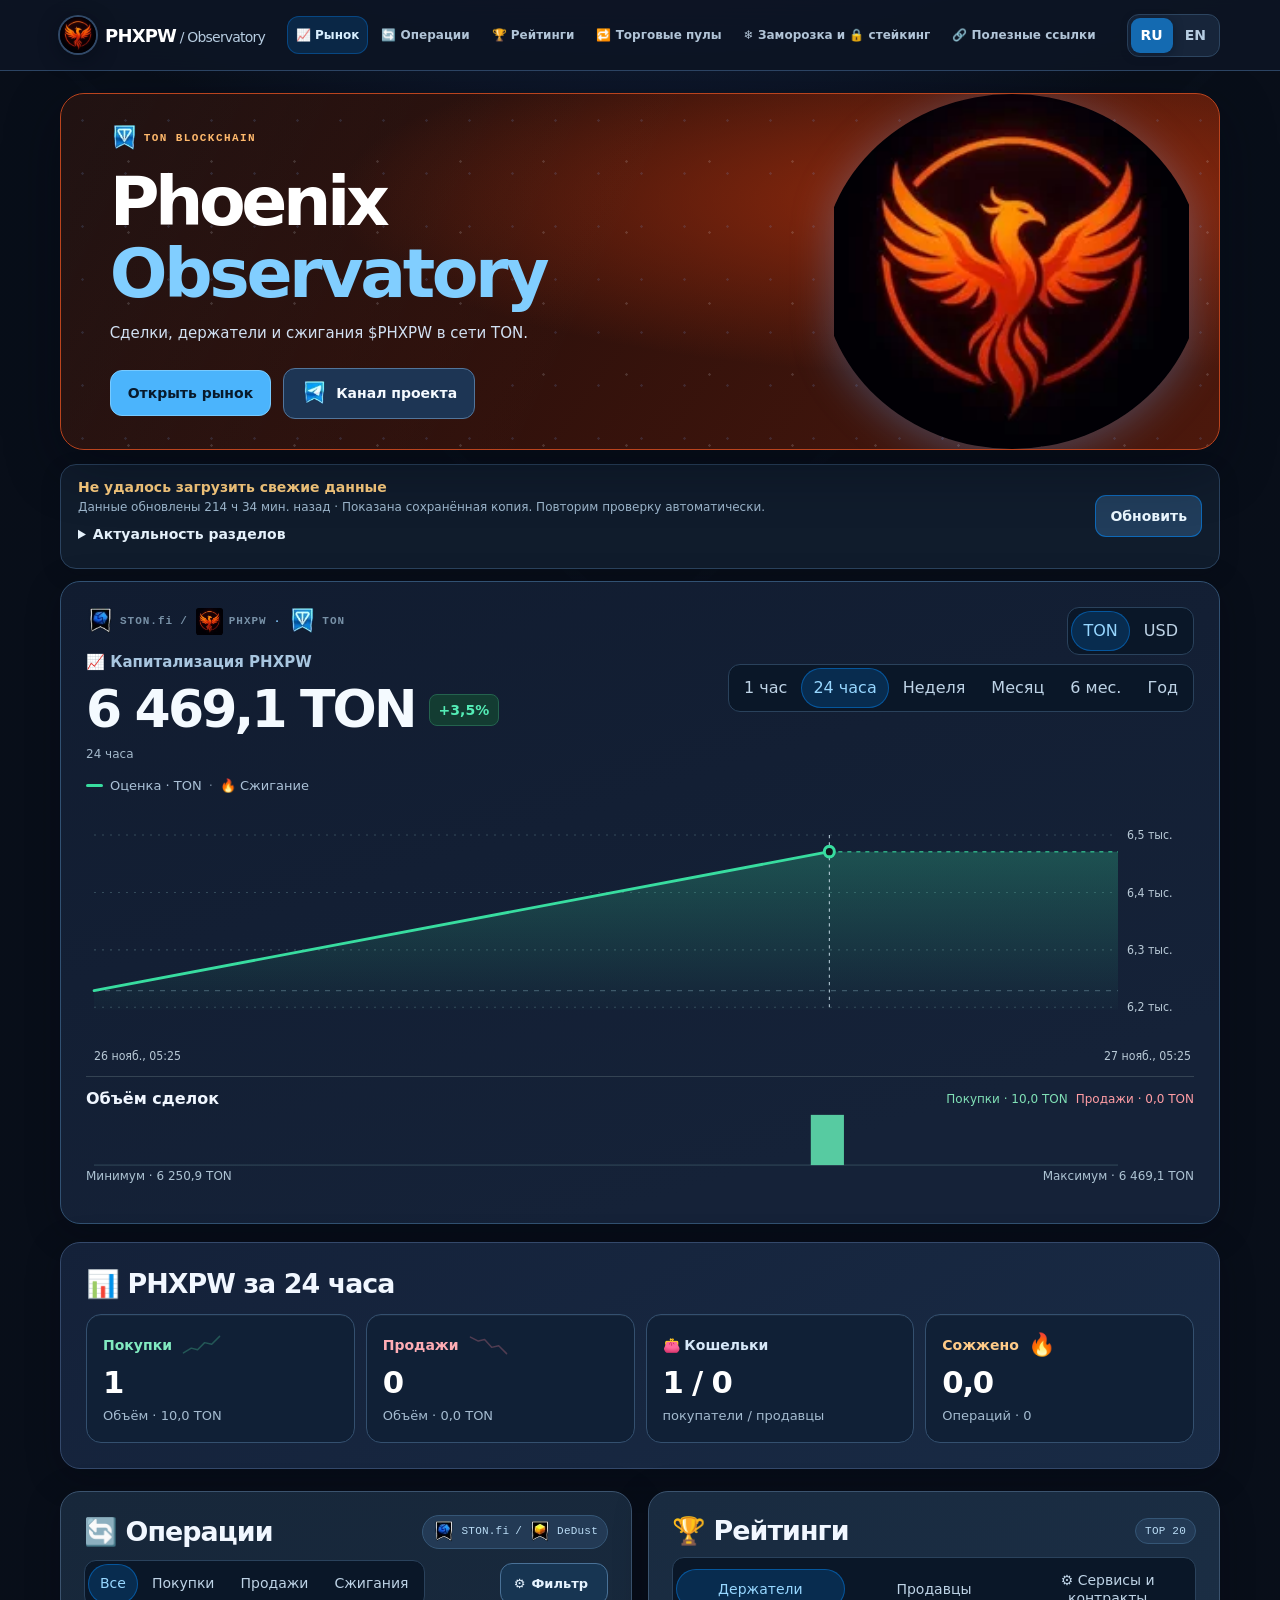
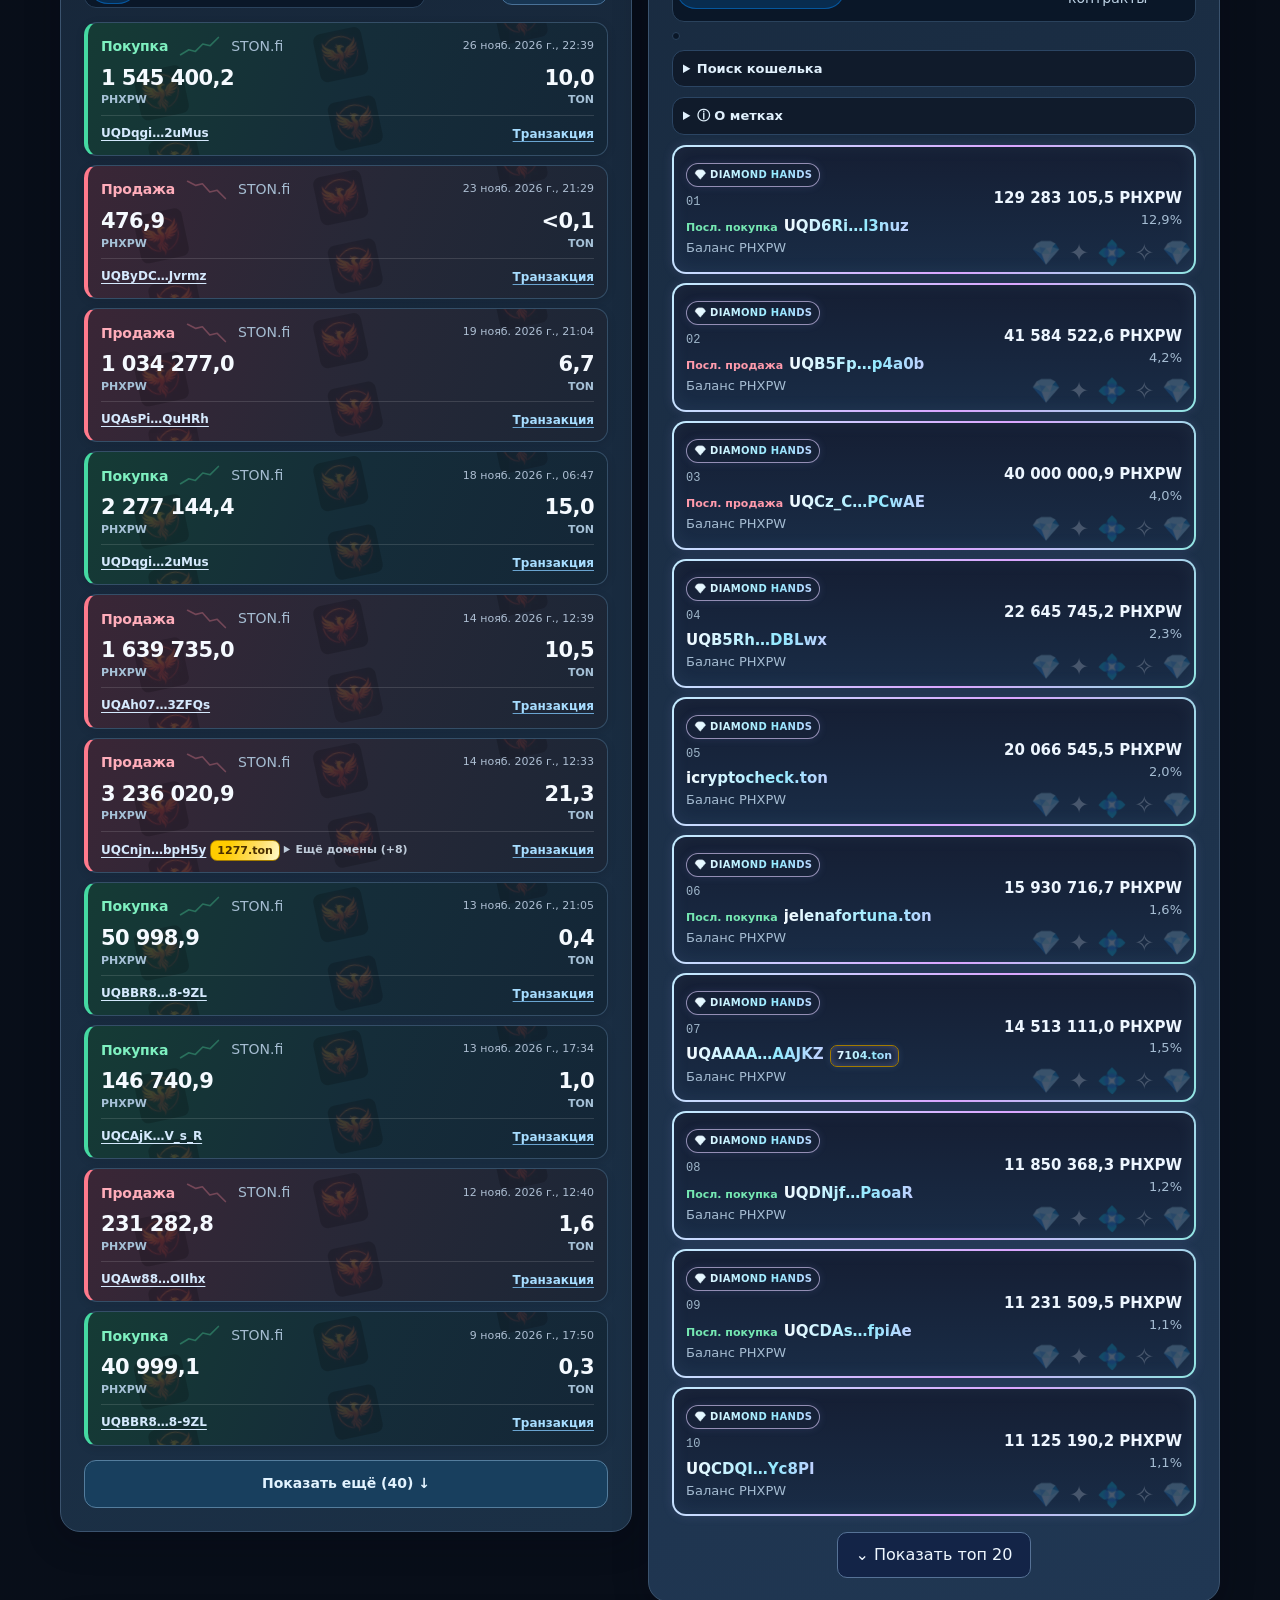
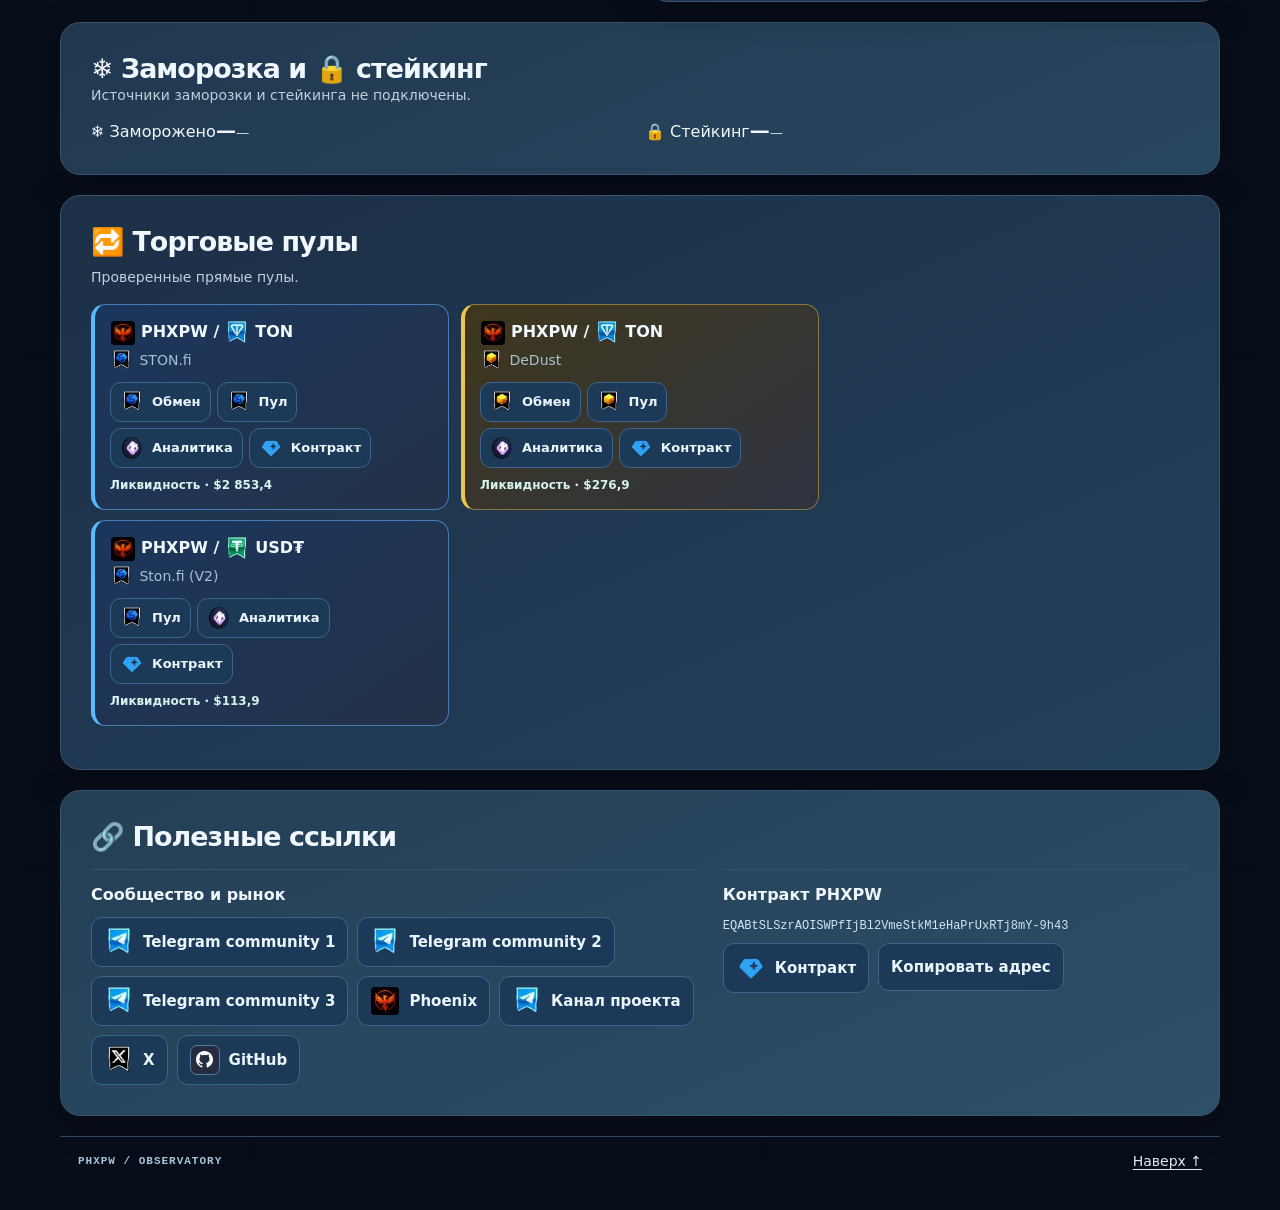
==== commit 036d4900: "Refresh PHXPW snapshot" ====
--- a/index.html
+++ b/index.html
@@ -1151,7 +1151,7 @@
 <section id="links" class="panel resources"><h2 data-t="links"></h2><div class="resourcesGrid"><article><h3 data-t="projectResources"></h3><div class="resourceList"><a href="https://t.me/+5gUYq_iIpi82NDVi" target="_blank" rel="noopener noreferrer">Telegram community 1</a><a href="https://t.me/+MQzPg8BtXeljZjJk" target="_blank" rel="noopener noreferrer">Telegram community 2</a><a href="https://t.me/+Nk6qryrz6EkxZWRk" target="_blank" rel="noopener noreferrer">Telegram community 3</a><a href="https://phoenixpaw.io" target="_blank" rel="noopener noreferrer">Phoenix</a><a href="https://t.me/PHXPW" target="_blank" rel="noopener noreferrer" data-t="projectChannel">Канал проекта</a><a href="https://x.com/PawPhoenixoff" target="_blank" rel="noopener noreferrer">X</a><a href="https://github.com/Freebielife/PHOENIX">GitHub</a></div></article><article><h3 data-t="contractLabel"></h3><p class="contract" id="contractAddress"></p><div class="resourceList"><a id="contract" data-t="exploreContract"></a><button id="copy"></button></div></article></div></section>
 <footer><span>PHXPW / OBSERVATORY</span><a href="#top" data-t="up"></a></footer></main>
 
-<script id="snapshot" type="application/json">{"schema":1,"token":"EQABtSLSzrAOISWPfIjBl2VmeStkM1eHaPrUxRTj8mY-9h43","updated":1795735535,"errors":["burns"],"refreshStatus":{"holders":{"attemptedAt":1795735332,"ok":true,"lastSuccess":1795735332},"burns":{"attemptedAt":1795735332,"ok":false,"error":"HTTPError","lastSuccess":1795703515},"zeroBurns":{"attemptedAt":1795735332,"ok":true,"lastSuccess":1795735332},"trades":{"attemptedAt":1795735332,"ok":true,"lastSuccess":1795735332},"rates":{"attemptedAt":1795735332,"ok":true,"lastSuccess":1795735332},"pools":{"attemptedAt":1795735332,"ok":null},"identity":{"attemptedAt":1795735332,"ok":true,"lastSuccess":1795735332},"badges":{"attemptedAt":1795735332,"ok":true,"lastSuccess":1795735332},"domains":{"attemptedAt":1795735332,"ok":true,"lastSuccess":1795735332},"fragmentNumbers":{"attemptedAt":1795735332,"ok":true,"lastSuccess":1795735332}},"holders":{"totalSupply":"999738889","holderCount":212,"holders":[{"wallet":"0:a2cfbe05095da5625bc53c46212f726a97c5b020eed0bdbbd84fe2d01f44a6b4","name":null,"tokenAmount":"222071502.999264698","share":22.21295034560416},{"wallet":"0:fa4627938c029072411154d942b529463a075fb2608080b23669b015cffb65de","name":null,"tokenAmount":"129283105.506726018","share":12.931687156437706},{"wallet":"0:3dda86cddb058a53c8cdb6701a11abe61d5a2c03706c89220d2891d623298c76","name":null,"tokenAmount":"100000000","share":10.002611791967613},{"wallet":"0:20e3ef63db30ac7e4ed4ff80aaa3089cf4b6992ded810fcaa7bb73f6bb3373a9","name":null,"tokenAmount":"100000000","share":10.002611791967613},{"wallet":"0:a00e3a7e0a076556e0b5998bd767a8a3a0377f88d89951dc360046891a33ee2e","name":null,"tokenAmount":"42867026.367235235","share":4.2878222342749375},{"wallet":"0:79169a029e155009850d6e2d2050ae2bf2396b02dd81eaaacb767b33b68b29e1","name":null,"tokenAmount":"41584522.632952477","share":4.159538364517145},{"wallet":"0:b3fc2fae966ea94ae194127ffc2cc8b9d15f6324a8d48ea7fe940f45a0390f0b","name":null,"tokenAmount":"40000000.930170146","share":4.001044809828354},{"wallet":"0:5ea04221c105e6dbfbf7395252dabdf5a9e048cc87ab22bdc0bfd566dd8f96f2","name":null,"tokenAmount":"36000000","share":3.6009402451083403},{"wallet":"0:23a1829cd31a364ee91da65e3ea08db4ccbdab68ce4316a5dad02ea3968086a4","name":null,"tokenAmount":"25891985.701955918","share":2.589874814998411},{"wallet":"0:794611ab23ffdc678431f917421a797aceae74b0ddfc004a5d2bafcf5ef6c304","name":null,"tokenAmount":"22645745.248115436","share":2.26516598456694},{"wallet":"0:2d7075bcc5a3baceff8d869f9c466be6f0ee699700859811ad9da68f6aacc89a","name":"icryptocheck.ton","tokenAmount":"20066545.53437412","share":2.007178649861856},{"wallet":"0:c1061b7d5c7947ddd323c2da76f12634b7ccec952a173196900eac46da74e13c","name":null,"tokenAmount":"16166831.819086669","share":1.6171054259235351},{"wallet":"0:389d4962c84f46cc801a1996281be0427823b57a468d6bd4bd4d822c191b3efe","name":"jelenafortuna.ton","tokenAmount":"15930716.743452605","share":1.593487751525549},{"wallet":"0:0000000000000000000000000000000000000000000000000000000000000000","name":null,"tokenAmount":"14513111","share":1.4516901522673487},{"wallet":"0:cd8df31d84e4a45ddcb3ba271bf6bafb3add6e9259f94c5806721b6381cecf6a","name":null,"tokenAmount":"11850368.313069796","share":1.185346338274713},{"wallet":"0:8302c9b8658c021043e578cc7594ba90936f82408cb71c086dbf937629d49fa6","name":null,"tokenAmount":"11231509.53909334","share":1.1234442975733177},{"wallet":"0:834086f98967ba5e0ea09deed2a3863f2ea73f18ff0ac42ab83dc9a20c7f5873","name":null,"tokenAmount":"11125190.2280843","share":1.1128095896331887},{"wallet":"0:c1c7ea33b5ba3ea37328fd64f510182a10a2e33ebb9b704548fb9e0a0d82d99e","name":null,"tokenAmount":"11000000","share":1.1002872971164375},{"wallet":"0:8505a09d3d8127355ae4f4172994d586cf15f1776252393283166e295343e6c7","name":null,"tokenAmount":"10464634.389033516","share":1.0467367533837644},{"wallet":"0:fd4d69fc37aa993ed40f63043b95483ccc5277e871252c6c9c41122092d7e813","name":null,"tokenAmount":"10000000","share":1.0002611791967613},{"wallet":"0:46ed66e61464fb5c9540a756c04f368100665b572920b19e80558d4f04f4dd7b","name":null,"tokenAmount":"10000000","share":1.0002611791967613},{"wallet":"0:cbae32f4468d0653d57f63c52340bcc1f2f21c02474b010db2dc9770bdf4f016","name":null,"tokenAmount":"10000000","share":1.0002611791967613},{"wallet":"0:37ba9595ab10537268103c525a4118cf7509f7b9be3e62fdda09d81f88751a48","name":null,"tokenAmount":"9904530.38","share":0.9907117237288946},{"wallet":"0:76651f262a74d2252ee3d062c2d0f67348516acb32e0119e43953eab6ed8c2c3","name":null,"tokenAmount":"8711020.635507773","share":0.8713295772880325},{"wallet":"0:0bb07be4c4c455166edf5d8f4b1d23ffc6fd8625779ee05c2d0603422f4bc8ac","name":null,"tokenAmount":"8159170.184053608","share":0.8161301189568517},{"wallet":"0:5d477e6aed6786c7c45f53362be81387e3972a61e271c2f74ef156ea831dd1cd","name":null,"tokenAmount":"7717223","share":0.7719238578104367},{"wallet":"0:847549ed1b08420218f4bde14cd022c41c22ef6cc9979fb0bac053a59cf7f6c2","name":null,"tokenAmount":"5248525.285261075","share":0.524989609087926},{"wallet":"0:93cb79a5b69b0029bb3518edc40a2e540494d96d65a22d37326eac1ec7cd1e1d","name":"exton-baza.ton","tokenAmount":"4500000","share":0.45011753063854254},{"wallet":"0:b2307d77eca4a5f6acfa0b0ddbee7b99e33d52f9d7938419b7d116099e7c4bc2","name":null,"tokenAmount":"3214392.431668877","share":0.3215231964102256},{"wallet":"0:61a217404c7dc69aea52e8d796d8b043ae23584025a4f700f545a344e51021a6","name":null,"tokenAmount":"3153473.341288025","share":0.31542969629223105},{"wallet":"0:132baefab80ce3cbc00a5ed16b822f1b00f23fbd9afa1ea427f6623c8ffccae7","name":null,"tokenAmount":"2232876.712646002","share":0.22334598935922778},{"wallet":"0:74abdcd6ecd7aaa4974a81c2ffff38ad64a72ade2f9c6f5bb7c0d640739cddec","name":null,"tokenAmount":"2204868.652267078","share":0.22054445180906412},{"wallet":"0:a78e7fce81a540499e4cfc4f3a113eea0670ff69e2785f6949b9707afaff9ba4","name":"7714.ton","tokenAmount":"1982436.03816","share":0.19829538092120771},{"wallet":"0:2441f63c7f89bcbdda103c03366efde3a4f615728fffe05342b276c95e532f7c","name":null,"tokenAmount":"1776423.761194791","share":0.17768877261258476},{"wallet":"0:4fd53a09fbd5edf67c31bddb75eef844985c6c7a0017d50f3f739b944f22c1ec","name":null,"tokenAmount":"1640174.234973782","share":0.1640602614363021},{"wallet":"0:c643d865ccbde7e69b6bcd7887901b661c9468933e649bf8e93ce4a8c200f5f5","name":null,"tokenAmount":"1565000","share":0.15654087454429313},{"wallet":"0:ea822255ca92ffd7cd0dc149eaadb880592e56fcd9d83389e90dedce7edb36b8","name":null,"tokenAmount":"1545400.21142117","share":0.15458038378070638},{"wallet":"0:11a5fe184cd7c721351765660731714b40665f6e333c6d668579f69a58ba219a","name":null,"tokenAmount":"1190200.437630717","share":0.11905112932250023},{"wallet":"0:f0f058d01b183c9e7050e6ae2d01cbf086262cf84f1aa3c121bd6a19387561a5","name":"makar-78-rus.ton","tokenAmount":"1122991.328776087","share":0.11232846307493066},{"wallet":"0:2d26a1c3edf31c9eac5cfe3b0d150cb13255eec45363277b6b8131f85c3495fd","name":null,"tokenAmount":"1053919.771672101","share":0.1054195033591517},{"wallet":"0:cd050db2a939e23a194604e4100e9c0d37b6347a48494fe71fd8acb8accdbe11","name":null,"tokenAmount":"1023694.567502094","share":0.1023961935226963},{"wallet":"0:a0728c3b70fa4ee13925ce445ec072ec0a700d13d35bbb472075ea9e4a345e35","name":null,"tokenAmount":"904109.902640391","share":0.09043460373385465},{"wallet":"0:f52986152cf7f8225e9f27a845fdd4bc7d59ba41ab0e5f7cc5226ed93606c7be","name":"ludomen.ton","tokenAmount":"836388.734","share":0.08366071813377263},{"wallet":"0:808cabf1ee3870955dc5474b9c31c14058d4e26b6fea1d2d4c23b74b2f3dd5fe","name":null,"tokenAmount":"827914.860700936","share":0.08281310948392406},{"wallet":"0:d37f236810a459ee66adb7dcee47f209e449661adabaf3bfdf47fa55e993cf29","name":null,"tokenAmount":"794239.913819174","share":0.0794447352761901},{"wallet":"0:7833f01bb68a688c8f84aa837d75f359b127c52dc1d99982505cfdbf04895ace","name":"exton-wallet.ton","tokenAmount":"772389.850936312","share":0.07725915830971661},{"wallet":"0:4fa6da0e604264b3ed26fe4ea6542723426a162346b13ecc502308d056ad9191","name":null,"tokenAmount":"756931.306201094","share":0.0757129000911651},{"wallet":"0:d4b66b7e14c7ce216ccc1592b5e87d0fdbcece3cf3b5031ad1f3411fc9a7d159","name":null,"tokenAmount":"697661.712504274","share":0.06978439272299569},{"wallet":"0:4147c3f5fc0fea242e83bba442a4bd2037111d0c301d4c89ee0c948ca27cbcfb","name":null,"tokenAmount":"601908.215788893","share":0.060206542169321677},{"wallet":"0:86a48b8e9e641f07380d695ef2fcef01e204783ff76565d0f2555607781c9df2","name":null,"tokenAmount":"590853.733325399","share":0.059100805202887234},{"wallet":"0:82cb87942380a3b02db50d4ec43e844fc22f7bf27cf3353d464e0dd69beaaf41","name":null,"tokenAmount":"584341.898331366","share":0.05844945162790061},{"wallet":"0:6498aab72371d590797128d4bd292d2d69c3d49c6ef4e6b43d49f0e769967178","name":null,"tokenAmount":"528829.252089725","share":0.052896737128900966},{"wallet":"0:52dd535659e131bcb2c0f25432d314327e1c62731c97c2cca6d190f24843bd36","name":null,"tokenAmount":"509931.775911805","share":0.05100649594834407},{"wallet":"0:e67f4607477fe4b693977bfea6bdacdc46b3889cd22594b73bb914ece611c290","name":null,"tokenAmount":"509074.022156283","share":0.05092069817004818},{"wallet":"0:751187c16b40382fa025d9804f63fdafe27a81bac98529e8a51049b946757e64","name":null,"tokenAmount":"500000.253691209","share":0.05001308433558485},{"wallet":"0:e6cb5695f9ef592ff6a11a02b0d7351b1f02eba9846a8e75adb0070a1b57b8ab","name":null,"tokenAmount":"500000.000020351","share":0.05001305896187369},{"wallet":"0:071a94ea2b0e0a8b68fbda06c1ce3cc83799747b94a38318477445d572052ae3","name":null,"tokenAmount":"427023.767449525","share":0.04271352971741054},{"wallet":"0:dd3f486738206e7a1f2e5367054bfa83dc4631917dfec47428cabe3354b5aa1a","name":null,"tokenAmount":"409198.258352457","share":0.04093051324248896},{"wallet":"0:8a246ffd172f7a7df4f15332534d438149c81fe24e40060f5c0c577146cdc0ba","name":null,"tokenAmount":"368112.93387423","share":0.03682090773146167},{"wallet":"0:40fc28ddacdaac16c142d5541edda0a98db1568e3bc92966d89ec215331cc359","name":"richton-bank.ton","tokenAmount":"329000","share":0.03290859279557345},{"wallet":"0:4efaa483a17a0d61504f852a6405cbddb0e6b60b9eec1742b6828f259f0946ff","name":null,"tokenAmount":"321953.176118456","share":0.03220372635903893},{"wallet":"0:b023bc77959de984d50c4d3ba147517a6c6dbff3415af963feda54ce11438241","name":null,"tokenAmount":"313936.523000062","share":0.031401851668897314},{"wallet":"0:60a2ffce8efaf624e4eeb75aaf82baf21d21a94305fd67872ab9b6724f6361a5","name":null,"tokenAmount":"304343.879417611","share":0.03044233677075765},{"wallet":"0:066efbff4551bf1cd60f37574444e02148cbdc4306bb6e1958111595ebc6da0c","name":null,"tokenAmount":"269088.693125824","share":0.026915897349455212},{"wallet":"0:fbd20dae573403baf06e1e4e93f55797159c8c29017989cad14425432ef8c262","name":null,"tokenAmount":"235556.772018865","share":0.023561829454737254},{"wallet":"0:7b7e6b0ac52902675b047381983bee5f49bd752d795f6c75594141f2f4fc006e","name":null,"tokenAmount":"226773.918137307","share":0.02268331467670925},{"wallet":"0:d9df83d4746601dd446329c952519cbc47ef8d9f1f0f422e36fc45257099380f","name":null,"tokenAmount":"219563.083597025","share":0.02196204289068373},{"wallet":"0:6259eb262c82576ed3885aa09c3ab2bbbbf702e0a6f7d6bf411c6ffe92b2b87d","name":null,"tokenAmount":"215159.503709712","share":0.021521569889606646},{"wallet":"0:b32814dc5cbcbfa54c7ddaf7f85076fbb336c3c4fe57bd2a6ee55c707a97f5fc","name":null,"tokenAmount":"209372.939195849","share":0.020942762305193173},{"wallet":"0:d0ade5ceb30fad216602c06d79beb18e5188beeb641287c3a13758971cbfd177","name":null,"tokenAmount":"207673.462464809","share":0.020772770245292418},{"wallet":"0:408e38c91e826c2573b3e004a7bb27c7f1ef5300884e4dbc5141938e2f82720d","name":null,"tokenAmount":"199339.110911539","share":0.019939117414041},{"wallet":"0:1f0902312b248921b12f18d0475a49b7f57487f317c8cd1a7b0c6107291d9dad","name":null,"tokenAmount":"198502","share":0.01985538445929155},{"wallet":"0:eff1f4e9887da0cf6a98faeb4029ab8357c57a49a4c220a6ea9385fe864d1d6c","name":null,"tokenAmount":"179573.852730361","share":0.017962075368497643},{"wallet":"0:72acc9709514ec43db331d707307a58177429a5a368769727e24a16ae783779d","name":null,"tokenAmount":"179367.792461016","share":0.01794146395969758},{"wallet":"0:581491f3a42362a4d456858dbf1120d8f99acd13330c1255de2d12161b0f2c09","name":null,"tokenAmount":"170016.00047264","share":0.017006040511508},{"wallet":"0:d2bdf6714926ffc3fb52f0d4c626851540d9720638045a5eddcedf35e3206a4d","name":null,"tokenAmount":"159500","share":0.015954165808188342},{"wallet":"0:ffd3e37d21f51a637a32c55b1d8cacfc21efb03d65d2bfdbd6c22538682b0bfc","name":null,"tokenAmount":"156892.020303241","share":0.015693299723508206},{"wallet":"0:6bc3ccaa90544141445e7b7d874c516db43f8c75e44c053d85167459ff4f843d","name":null,"tokenAmount":"150107","share":0.015014620482568825},{"wallet":"0:c022f8905393d3c1c0114bbcdc67e57affbbe45de78f35a481878d7c260148f1","name":null,"tokenAmount":"150000","share":0.015003917687951418},{"wallet":"0:63fe9b0b50aa315d8aba466a4ddd08ce47635c36d460b74bfbb333edc859ad01","name":null,"tokenAmount":"150000","share":0.015003917687951418},{"wallet":"0:56ef2c3e3887d91a5ed3bf15b4e05b9aca550d5e6db53a1a2ece16399f655037","name":null,"tokenAmount":"144574.487917574","share":0.014461224776620048},{"wallet":"0:1fdd0aaf5442dd814552a1963010a4e9715d9ddac4c4c89977f23603472255a4","name":null,"tokenAmount":"144428.331904332","share":0.014446605358004834},{"wallet":"0:779dcc815138d9500e449c5291e7f12738c23d575b5310000f6a253bd607384e","name":null,"tokenAmount":"142665.741340805","share":0.014270300266453375},{"wallet":"0:96786d78fe856e618553d3ec68b2abc2b3091613bc1be63af81253bbde05eacd","name":null,"tokenAmount":"134103.746338268","share":0.01341387714470193},{"wallet":"0:eaa3dd54cfc357bb5fb6edcd2d4af81b1ced2fc54994b0f177ea020740b68a57","name":null,"tokenAmount":"128163","share":0.012819647350939451},{"wallet":"0:b3c2ca0c6a0b2ad13b02830077dfbc2a22df9103272c341ba8638df3d4a52558","name":null,"tokenAmount":"125000","share":0.012503264739959516},{"wallet":"0:2630c1945eeda499997b0353633e11a21ef6696ea284e11e804446bf7b762229","name":null,"tokenAmount":"124926.203953864","share":0.01249588320794671},{"wallet":"0:bdf6cf18679ba1a0b5ff09cd6670c99da146ddc4785a27b35b5dc04593e34734","name":null,"tokenAmount":"124842.900193021","share":0.012487550656141476},{"wallet":"0:d0ea4b8aae3c028f01cd87860dff17f4a38e09a9dc2067aff0dbd31035442409","name":null,"tokenAmount":"114676.487764466","share":0.011470643887742773},{"wallet":"0:5449a471651517777a248c858b5dfbf351ea954ad9e1b26ba189e7ad45ffa289","name":null,"tokenAmount":"100031.533944316","share":0.010005766010000238},{"wallet":"0:21d3bfaf8ba7c778041b2fd8d960abfb610768ad97579f23bfb2e9b6dcd3f764","name":null,"tokenAmount":"100000.258054154","share":0.01000263760412285},{"wallet":"0:30f3c46e69cce22805cb91a426231116db3c4aa8d12bae275a24b1c49ec5ce20","name":null,"tokenAmount":"100000","share":0.010002611791967613},{"wallet":"0:796c727580075a0428c01544d32e6e6e97e7670e411726327279674e0e38d9b8","name":null,"tokenAmount":"90698.211153404","share":0.009072189963934073},{"wallet":"0:7d962ba2e27ef4e5176ca94db7916bd36f7cf9a57ec64af3884427e6ad72790a","name":null,"tokenAmount":"82567.188610457","share":0.00825887534424571},{"wallet":"0:492903dc7a7790c47bad8795f2a736ba60a9aa68f6c5744c055ab8409173b7ad","name":null,"tokenAmount":"79291.084113119","share":0.0079311793294778},{"wallet":"0:fe72f474373e97032441bdb873f9a6d3ad10bab08e6dbc7befa5e42b695f5400","name":null,"tokenAmount":"77777","share":0.00777973137343865},{"wallet":"0:b07cf732a2490bcbeccc3d624aae40ea6fda5c3cd6bc62dd9424ee0617a9d923","name":null,"tokenAmount":"77638.053202781","share":0.007765833064715461},{"wallet":"0:b3a06e95ca01d771cb101213248cca4c9ba930593fc97e108034e614c1fc2a93","name":null,"tokenAmount":"75004.581635317","share":0.007502417127170193},{"wallet":"0:1d06760fd238e81a416517e50cd2d0e5f5c970cb168d642da1d31275754d417b","name":null,"tokenAmount":"73945.60946197","share":0.00739649225168533},{"wallet":"0:4ab723f479ad7995f38af451e6d68be9e7c18a388e2d8c3fa088b4a68aa81636","name":null,"tokenAmount":"70000","share":0.007001828254377329}],"asOf":1795735332},"engineVersion":"1.3.0","methodology":{"valuation":"last observed swap in primary_pool times CURRENT total supply; not circulating market cap","primary_pool":"EQAdltEfzXG_xteLFaKFGd-HPVKrEJqv_FdC7z2roOddRNdM","sellers":"sum of successful supported native TON swap sales; service roles excluded","holders":"balances excluding known services and identified contracts; unclassified accounts may remain until verified","burns":"accepted burn notifications and zero-address transfers shown as distinct evidence","usd":"historical TON/USD rate from CoinGecko","history":"incremental confirmed swaps; missing intervals remain partial"},"serviceRegistry":{"asOf":1795703515,"source":"https://github.com/tonkeeper/ton-assets/blob/main/accounts.json","sha256":"4286bd47e11399901a7d713c9e98a5dba17300d76fe272f4f5d46110a84f4e2e","entries":{"0:ad8afecfacc248996885d8be6824280f9f3a7e54c2f6080b7971b9f556c280c4":"Crypto Bot","0:dddcd3cdad60af4c0d69389f567ad51d0c263fa4968d655ab424c69aadaf9322":"Wallet Bot 1","0:436a76c2794a88e3fbfec6b9c0374fc8db046f10868b835420d9937973a665d4":"Wallet Bot 2","0:6e814e6450e8c578067bb656298fb4d01397dd15018d7f34dc369eaba4c2111c":"Wallet Bot 3","0:5f00decb7da51881764dc3959cec60609045f6ca1b89e646bde49d492705d77f":"OKX 1","0:f15db2c62cd86aff0860d39c491fc73a31395fafeb5945e644498562260c782e":"OKX 2","0:e7e86da08742ed933434ffeb8f08a63c7e100ee842e25f599a9cbf0891574a6c":"OKX 3","0:0338def34b84c6ee9134a04ab1601450be446340a37ae259de57cb37bdb590cd":"OKX 4","0:a30a49ec725e9f57244b66af4c2da7ab76004b4fce80d3a34b1cd0c37762abce":"OKX 5","0:24da1e7b8da901e5b3dd0f98c397feb6e5a5ea483195a8b6bd0682cf2c5327ae":"OKX 6","0:7f2e84c723d8b6b6b1aacf810c8c26ab23c22022b464b87104b2d3065b0ea70b":"OKX 7","0:854ec4521efd52ad43bcf1988e4c44ebdf9a26ad18fa51abfdb685fc3b348a5c":"OKX 8","0:f9bdc0de461c1a2e002fada9550bbb095c8f9f73668d70c517a9cc7e050f8e5a":"OKX 9","0:9b9b739de2527ae72d21083f5198d710c7288453b4733e57ecadb2e189ac829c":"OKX 10","0:b31535e934db05bbc220267467903c8108bdabcbc2a06588838b726ddf589ef0":"FTX","0:57eb74407604a19f7e04005315ef70aeb7b675e6551977586756f6baf12125ee":"MEXC 1","0:1c7bd690f4f93de8b93db5790129dab65926c6e1fc9b57380089db5529516630":"MEXC 2","0:d887d0e2d1c4fc4126e71c970d33ab1896940000eae703bb1ab6cecc830777e3":"MEXC 3","0:7994848c1fcbcbc57a6a5a987b66eb424b8b54e10759b6b514a66b600c2b0eef":"EXMO","0:8d195793baad9a08c46dc353aebe999341dabd07721b9725f19e18abc3d10d92":"EXMO Cold Storage 1","0:26ab8ae763a3a7c3067d882b7b01cd5d37254cb8768f57b6a47c00028effc7b8":"EXMO Cold Storage 2","0:0130c77346e9ed82df677d107ad6a775c11f9c18f6a05c0dd17906b355850dad":"EXMO Deposit","0:342a359e38357c083968129fddddf049ef5c47315bfbef27505a356bf9f02d65":"CoinEx","0:555f3053e257130374bb831ae0e219e5e5f9ec0ca8f8a0d133369d3d690c64c2":"Huobi Deposit","0:85af78e8d035e920117cda654615cdf371d464480b629e110d3c5310d85ab362":"Huobi","0:80d4123841167ca989ac912443cc99a4b9c1a87584536427ff6fd85c92395ae9":"Kucoin 1","0:b37e57033db21d10b950e6143b658c10c3bf425bd193025960aef7f22dbcf4fc":"Kucoin 2","0:07ce60b7e5f255a88c3707f3fbc79e2cf924ed6b4b7d09c6324f0ba2338a48fa":"Kucoin 3","0:a14b1f452385b2bb984ad2c4441e1d23cae071fdfc096dfba53ebba3b6ff1d10":"lbank.info","0:75726a716f747e60b0371cb0d5d35471e8e1e931003fecc3a0961a8bd82c09c7":"xRocket Bot Cold Storage (Old)","0:c1dc654b598ab84cda4f12372efed8907cedf0901865a58649087373e01b1c24":"xRocket Bot (Old)","0:45614fee399c43d77bb597558791831bc0ee31754cbb2b5b1fbf5a3488ed9940":"xRocket Bot Cold Storage","0:011a8f0a0b36b779af033473274966666d1cd6fb4e77df679375fbd6f970d012":"xRocket Bot","0:c3f1da8ecda8f8cd42bace224ea3f1b6971eaa7f54c492d4d190527b4f573f7c":"Bybit 1","0:4a1f3ebcc66bdcefa90245bdf541a50ada1c688a487534b1587abffd93038834":"Bybit 2","0:cd525c15904d7b4027eae08b318624260f371ce8c9f4fcca0cdb7b583854107c":"Bybit 3","0:ae62a192da96e266161a702cc9f6de91c0c3441f17ceba51bc442dfb2031a30a":"Bybit 4","0:e3ce05c4da977132c24a3b102da8b5fbf2ea9173337b49de346e4a4b057f7579":"Bybit 5","0:e33ef85d174eb457c072d1ee10215b69ab9b64192f7421302ab1c8e26b7ad4bd":"Bybit 6","0:7f97f36dda3f7dedc9e12f8c09c4f89e7fbc17527ab3f67de4c3b155297a56e4":"Bybit 7","0:7d133d4e425c8e00de015513a44e66e6d163b21e71720aec7579965e5de28c55":"Bybit 8","0:f2dc1860686cd658987e2bed8216532d8c004460dadea907cc7d4ad7236c496b":"Bybit 9","0:4a1c20bc9a6f9294f75f1c87a7f383a8b73a483a2e6dcb3630ddbe78b3ccad00":"Bybit 10","0:008bb088e81e38d583826901093567027cc1575ec744ac354fa4eeec302d166d":"bit.com","0:1882478daef1b7ed200cbbdc201bd4ed0b24c2e5f1a4c7c15aeb7e3b1a759193":"Coinone Deposit","0:a4d2072b1edc1355fc7fbee0095beec7889a2d3cfaa9edcf2ce9e128631abbd6":"Coinone Withdrawal","0:f3f4ed0913ab555d023745058f1a6c55a49d4876593cb9bdab1f780a99b185bc":"Paribu","0:f9873509de5a2f97f7b2805f5f7aafab447f43c91e751cc8efabc6d2ea09d78a":"BingX","0:b496b8f73b469ff06a2d89e62c4d70a103fc228c821537b49dff092060bc281f":"Gate.io","0:60ff0b28e2b3839bef250a81be9f2e78a6265b980ec5d24df4e44bbff2c3fb25":"TIDEX","0:23eef28b6da5a368d6c0b8028fd5ed47c26758676bc9db1b5653caaadc969f91":"CWallet","0:00ffafa9fb3d4f837824436d19953c792be6632af73a9b82c4dc69ca07195087":"Matrixport","0:b58c73481f25a280f9705ab3424be850614d823256263ecfa049fa9fb917720d":"QMall","0:00b402b789e5626e1c61b50c5dbe2024426e92f16c0c2fb735396df96046b5fa":"BIT","0:2c54797319837b4c6d014fc991c1a8d4294dfd4d6cec4937e370f1f27db0423f":"Bitforex","0:6a5a76a1538cf9596590ec3708470649c342624bf92e63a6a7a15254ededa904":"Bitfinex","0:59b065c5d66261a5317660e96eee476aa6a11b749bdcbe8c0d1f3dbf24200d1c":"OMPFinex","0:3cd5ad54b190a71caab984b0f210e3742c7f2147b7e9073377d7c6b470017362":"Bitrue","0:6c53cd87cc0d33486db42c1c7fc03dfaeb2f7b815afc368ab1aee567edda3f72":"Coinspot","0:9a582c23266b8ea47eb71118a3c040d42b230b2266fecffe2d3cd390c0922c35":"BigOne","0:dd528505af15c6e5206bdd8f6c9a3b541f80ca98ae8a5066ab3ff8de1ff5e678":"Farhad Exchange","0:2b6f3cda567c385f0645486f3c665a451f56b2969d1be57d86eb77c6077a81d1":"BitTime","0:cdf7f0d7c09036f064272e3c429ed570be49ef29eb3a735b64bbc17915073732":"Bitget","0:e9c0a24ffaa6aa4f228890e71ae9550bfc53a6c57e643bc31c240e18727ac1ce":"Bitget2","0:336502faf83ef5b532d315ba71450b661c90e83fce64d8bc1fd2bf642f3555d9":"Bitget3","0:b308c7f9b4f596f6250175885972549871b05c70ed3619fd5a939401eea972e4":"Bitget4","0:e2d1df206b372db1f3b890e60d185b67aa0c9f1b6b6ff60a05091c8c01b40ac4":"Bitget5","0:7a0dc94da9f48b968dfb87be38d4fab7286288db7a04d3081feee177376d9089":"Bitget6","0:8785ef5ebb0fd24c6911d10f43c00961e9748fa54297a1ac517e3c5fe76bb0be":"Bitget7","0:213b6804c2082135a4a803da8e3b30cfed51aee9af2ad2100334b7f4711d3bcc":"Bitget8","0:573dfe99490a041703e977e4724135c5b8bea0bea67839612247451ca9d5c4cb":"Bitget9","0:de2519a527de7e1d4c1028bdb74e022b28a6e370e4fec3fc27d8d971308f99bb":"Bitget10","0:06476e580e250d0abec5c365a711833483c581d57b908be37d56bdb0e338c312":"Bitget11","0:c9959a997e1d4e4383d8db37b86d2101ce78dcf1f1b3904d9888fe572ef0efd4":"Bitget12","0:c07e51e5b694937758f45f4003071c84f4c4a68bdb168a22c3d6c8b89cd6186f":"Bitget13","0:1797a5c4c50a2b312ce9927ff6f12efd3b0b58ff311445118c2d2e64312b5d79":"Bitget14","0:6083005b354ab1c4785aa8ce8293ee5c9c182e9248f27e9c9074f35c16342083":"Bitget15","0:f99b14600ae44d2f12b178e8c6eabd78892ae82c5e45b6898f9deb7eb203f9c4":"Binance","0:8e91b50381c36dd42accdb51f5cb5d96848568b4924f8079b1a5ae7e10f43eda":"Binance Hot Wallet","0:ca1d9edeef40b3a9dbd9082f3767859547c3ce0bf641d09d58e33a3cf06fb309":"Binance Hot Wallet","0:a2faca7adfebd5c5970108d1f79065cef32b0c143fb13489066b684cdd7ee95c":"BitMart","0:5d5a830e48214791f4ab5352900c624d3bff3c5efd630196b180158eb789990f":"Nobitex","0:cad898b200a0934ee416c2039bbf3f5d7f1a323172875b3c19d378a6f540f7b1":"Nobitex","0:4532d5bcdfb05d3275cbf255bc91c3635cd48d63b719441581c5542a4750fdf5":"Nobitex","0:a32d52ced80a23fe4fe90ba94593ef686de03f9fbdaa069e642826a95234b982":"Nobitex","0:fac8ffcb6f89572a1232d59e91c65909ae408663fd2ceaecd35f35b5e9d670f4":"Bitpin1","0:c14ce5d772539be26fde315a505a1e0514104e76eef776f0b845e57df0557ddb":"Bitpin2","0:dd36441bf4aa8a6a6ecfd763efde1eb82dd86bdcfb1456b45ff4b73f87657184":"Bitpin3","0:402f5d4f4f8bea7b0bd511b9d3771834c1a22bbbbc8a326035eb07aa24f5c9f9":"Crypto.com","0:ca6e8f2a3dfc875b8673d8677f3818c4b8c02d1aa481a86a0c61bd09f8269f1d":"Foxbit","0:60def37fb0e6f41b18a73c2496d96b25442344864ca0ed97189a6f37e2439c56":"Richamster","0:97ad93444915089e812238ff10abe9066d0b03ea3dba2a8630fb9c9f88aa455c":"Wallet in Telegram","0:1f5806c73d03bbc96eb7eebf16067f1f2e8e270cfa16d57001aa9eaf7456f008":"Wallet in Telegram","0:1b44ec553616b0e4551037038834bdf0bdaa1f0440e10f3331d9841585612a68":"Wallet in Telegram","0:cf06c94efdae26faaa1d85092fc4daee78eba09e69c36dac051c1d8ffde35f40":"Wallet in Telegram","0:91887059ba56a03790b0696d7a402ac0691dff62fcd398e813f97d3b2736fa58":"Wallet in Telegram","0:6db0f022632b6269f0d4dbf8ea60a8448bbc2bcfc6812e31af8cc6405c268af7":"Wallet in Telegram","0:dd6ff02c59634745529b99a8d5beeea9f6c38a9188e6a7e96a424e3820c8ac0a":"Wallet in Telegram","0:023895aef955024920a291c6f3715e291df1b3dd254eafa8b09e21a2d58d5897":"Wallet in Telegram","0:f5066318091a8cfb530ec732104ce38f7783d92a6679ffcc0ce0960b0e94c7d0":"Wallet in Telegram","0:0c5684355f5410a923fb7dd59314905dc7ff157b28c9130671c7a4f17007e898":"Wallet in Telegram","0:23fe558cdf44249381aef36472e64a5072a24ba97fb61b2f5791da6013aec92d":"Wallet in Telegram","0:b7be71ac1b40e436db36721d9c20e82d44e78fc1e86a8ad15e00b1cc16831dcf":"Wallet in Telegram","0:55b7223f04dd1f2e1b3f28e4ad628fe6cab60004f280fb0a58cd27fc590b2eac":"Wallet in Telegram","0:659dbf460831a72795c4a9a9872fb4a3e7fd302783068dae53e8f2a5c150084a":"Flipster Deposit","0:d0a6eb95408e95ce97b0ca597fc523ff4809523635e8f519e00fdcbdf42f0c54":"Flipster Withdrawal","0:ec85cfc7fd1009362e421b5a0141f510d6540107ab73e7829fda1ef9e97a75e3":"CryptoBot","0:817438e5b0e6eb113ab74d73fc95f7ec19247dbe6ee27a42c3d0164d614c3ca1":"Ourbit","0:66a1e72196d64d6faf48fa4b2ea861f67b0484d2d14a59caf701d8c286ce44e5":"OKX 11","0:419712bc541c4489d6f1c38a105722d293b8847fd54f2717ad69142911b8be5c":"Bitfinex 2","0:6c25b5f2fe5ef1a6a1978f611f61a50883fd50a0822b19176445fca931823263":"OKX 12","0:14de4b02647941779108b7b99be85596260ccde813351000055d744dd8aba04c":"CoinEx"}},"identity":{"byWallet":{"0:a2cfbe05095da5625bc53c46212f726a97c5b020eed0bdbbd84fe2d01f44a6b4":{"checked":1795735332,"domain":null,"linkedDigits":[],"role":"STON.fi Router V2","activated":null,"serviceCategory":"router","roleSource":"https://tonapi.io/v2/accounts/0:a2cfbe05095da5625bc53c46212f726a97c5b020eed0bdbbd84fe2d01f44a6b4"},"0:fa4627938c029072411154d942b529463a075fb2608080b23669b015cffb65de":{"checked":1795735332,"domain":null,"linkedDigits":[],"role":null,"activated":1731149224},"0:3dda86cddb058a53c8cdb6701a11abe61d5a2c03706c89220d2891d623298c76":{"checked":1795735332,"domain":null,"linkedDigits":[],"role":"unclassified_contract","activated":null,"serviceCategory":"contract","roleSource":"https://tonapi.io/v2/accounts/0:3dda86cddb058a53c8cdb6701a11abe61d5a2c03706c89220d2891d623298c76"},"0:20e3ef63db30ac7e4ed4ff80aaa3089cf4b6992ded810fcaa7bb73f6bb3373a9":{"checked":1795735332,"domain":null,"linkedDigits":[],"role":"unclassified_contract","activated":null,"serviceCategory":"contract","roleSource":"https://tonapi.io/v2/accounts/0:20e3ef63db30ac7e4ed4ff80aaa3089cf4b6992ded810fcaa7bb73f6bb3373a9"},"0:a00e3a7e0a076556e0b5998bd767a8a3a0377f88d89951dc360046891a33ee2e":{"checked":1795735332,"domain":null,"linkedDigits":[],"role":"unclassified_contract","activated":null,"serviceCategory":"contract","roleSource":"https://tonapi.io/v2/accounts/0:a00e3a7e0a076556e0b5998bd767a8a3a0377f88d89951dc360046891a33ee2e"},"0:720c2efa91bc6991bccc0901dba9502b3a1ab66517b5b85e34a7bb7cb732c9be":{},"0:2c3e21554f0cc3dfa0e79ba6afefbbc749ea5d55f2f20ea71565a6d334cd90b8":{},"0:ea822255ca92ffd7cd0dc149eaadb880592e56fcd9d83389e90dedce7edb36b8":{},"0:21d3bfaf8ba7c778041b2fd8d960abfb610768ad97579f23bfb2e9b6dcd3f764":{},"0:a78e7fce81a540499e4cfc4f3a113eea0670ff69e2785f6949b9707afaff9ba4":{},"0:4147c3f5fc0fea242e83bba442a4bd2037111d0c301d4c89ee0c948ca27cbcfb":{},"0:808cabf1ee3870955dc5474b9c31c14058d4e26b6fea1d2d4c23b74b2f3dd5fe":{},"0:30f3c46e69cce22805cb91a426231116db3c4aa8d12bae275a24b1c49ec5ce20":{},"0:138a847c2aeeff866804321a485a2785da2416e9f73e43da243af676bc6775c9":{},"0:5449a471651517777a248c858b5dfbf351ea954ad9e1b26ba189e7ad45ffa289":{},"0:b30a0317485eec3aa74fa9ebb311f42c3d5961cb1ee07089d72d66bfa2886053":{},"0:af911a0728363a0cc082d32465736d318ba4199db73a7a397700e29ef89ca9c0":{},"0:e3145c137d0376305cdacd370322748d3dc9b479d0d0509eb8b75e8ccae84df6":{},"0:ee0a9da36628259256415695b01cc1527d195afb211fc74a6c27193cc7d2a225":{},"0:cba7658ff75fe79722e266d40a55a90ccfe24fb7b5f465bbfffdd916aed295ac":{},"0:a97dbc3f2e56c61d96588b1f690bafd598a216227915abb496f3e66ee0ef8629":{},"0:7962dae4b23efa2e8d36e34369c8a2fa3b6c1bb6c97dcc291ea737b2443154b3":{},"0:dfe8e11d7343270ae22c1e78e8befec820c7c2a11e92277f4fd1ca7f730904b6":{},"0:d37f236810a459ee66adb7dcee47f209e449661adabaf3bfdf47fa55e993cf29":{},"0:db8c1690fea07a15d7daee6d8f73b4311a2c33b7bbab7de8bec9a04fdb460442":{},"0:647c8f6c1da620151dc5b6983268120298dedb8bc98a28b2b74269c29a64b68f":{},"0:9e2bbb5ba46abb60d685570202fd2641de95edea2387591db1c953cdb5ab0b04":{},"0:2441f63c7f89bcbdda103c03366efde3a4f615728fffe05342b276c95e532f7c":{},"0:8a246ffd172f7a7df4f15332534d438149c81fe24e40060f5c0c577146cdc0ba":{},"0:f47749eef211cbcba5e3880e2f0b8c7fe41be5a9a066facdf02138678f8bf58e":{},"0:7aa9916e712b42e4dcfff996517194629699df71ead1a7af1314948aa1ebe0cb":{},"0:2a7cc1c4fd9c007dedb3e18e64e41dc882046045a224291bee2c76f0b36c454c":{},"0:389d4962c84f46cc801a1996281be0427823b57a468d6bd4bd4d822c191b3efe":{"checked":1795612084,"domain":"jelenafortuna.ton","linkedDigits":[],"role":null,"activated":1724252796},"0:e4a50142bd792d9f8f4e628eaf12b370be60ced2bf174408e33296cf51db7342":{},"0:37ba9595ab10537268103c525a4118cf7509f7b9be3e62fdda09d81f88751a48":{"checked":1795612084,"domain":null,"linkedDigits":[],"role":null,"activated":1747401790},"0:79169a029e155009850d6e2d2050ae2bf2396b02dd81eaaacb767b33b68b29e1":{"checked":1795612084,"domain":null,"linkedDigits":[],"role":null,"activated":1747059125},"0:b3fc2fae966ea94ae194127ffc2cc8b9d15f6324a8d48ea7fe940f45a0390f0b":{"checked":1795612084,"domain":null,"linkedDigits":[],"role":null,"activated":1724908402},"0:5ea04221c105e6dbfbf7395252dabdf5a9e048cc87ab22bdc0bfd566dd8f96f2":{"checked":1795612084,"domain":null,"linkedDigits":[],"role":"unclassified_contract","activated":null,"serviceCategory":"contract","roleSource":"https://tonapi.io/v2/accounts/0:5ea04221c105e6dbfbf7395252dabdf5a9e048cc87ab22bdc0bfd566dd8f96f2"},"0:23a1829cd31a364ee91da65e3ea08db4ccbdab68ce4316a5dad02ea3968086a4":{"checked":1795612084,"domain":null,"linkedDigits":[],"role":"unclassified_contract","activated":null,"serviceCategory":"contract","roleSource":"https://tonapi.io/v2/accounts/0:23a1829cd31a364ee91da65e3ea08db4ccbdab68ce4316a5dad02ea3968086a4"},"0:794611ab23ffdc678431f917421a797aceae74b0ddfc004a5d2bafcf5ef6c304":{"checked":1795646218,"domain":null,"linkedDigits":[],"role":null,"activated":1710526357},"0:2d7075bcc5a3baceff8d869f9c466be6f0ee699700859811ad9da68f6aacc89a":{"checked":1795646218,"domain":"icryptocheck.ton","linkedDigits":[],"role":null,"activated":1708903434},"0:c1061b7d5c7947ddd323c2da76f12634b7ccec952a173196900eac46da74e13c":{"checked":1795646218,"domain":null,"linkedDigits":[],"role":"unclassified_contract","activated":null,"serviceCategory":"contract","roleSource":"https://tonapi.io/v2/accounts/0:c1061b7d5c7947ddd323c2da76f12634b7ccec952a173196900eac46da74e13c"},"0:0000000000000000000000000000000000000000000000000000000000000000":{"checked":1795646218,"domain":"go--dnsmint.ton","linkedDigits":[],"role":null,"activated":null},"0:cd8df31d84e4a45ddcb3ba271bf6bafb3add6e9259f94c5806721b6381cecf6a":{"checked":1795646218,"domain":null,"linkedDigits":[],"role":null,"activated":1756579454},"0:8302c9b8658c021043e578cc7594ba90936f82408cb71c086dbf937629d49fa6":{"checked":1795646218,"domain":null,"linkedDigits":[],"role":null,"activated":1747041797},"0:834086f98967ba5e0ea09deed2a3863f2ea73f18ff0ac42ab83dc9a20c7f5873":{"checked":1795667407,"domain":null,"linkedDigits":[],"role":null,"activated":1736793409},"0:c1c7ea33b5ba3ea37328fd64f510182a10a2e33ebb9b704548fb9e0a0d82d99e":{"checked":1795667407,"domain":null,"linkedDigits":[],"role":null,"activated":1774690930},"0:8505a09d3d8127355ae4f4172994d586cf15f1776252393283166e295343e6c7":{"checked":1795667407,"domain":null,"linkedDigits":[],"role":null,"activated":1717571752},"0:fd4d69fc37aa993ed40f63043b95483ccc5277e871252c6c9c41122092d7e813":{"checked":1795667407,"domain":null,"linkedDigits":[],"role":"unclassified_contract","activated":null,"serviceCategory":"contract","roleSource":"https://tonapi.io/v2/accounts/0:fd4d69fc37aa993ed40f63043b95483ccc5277e871252c6c9c41122092d7e813"},"0:46ed66e61464fb5c9540a756c04f368100665b572920b19e80558d4f04f4dd7b":{"checked":1795667407,"domain":null,"linkedDigits":[],"role":null,"activated":1774690948},"0:cbae32f4468d0653d57f63c52340bcc1f2f21c02474b010db2dc9770bdf4f016":{"checked":1795667407,"domain":null,"linkedDigits":[],"role":"unclassified_contract","activated":null,"serviceCategory":"contract","roleSource":"https://tonapi.io/v2/accounts/0:cbae32f4468d0653d57f63c52340bcc1f2f21c02474b010db2dc9770bdf4f016"},"0:76651f262a74d2252ee3d062c2d0f67348516acb32e0119e43953eab6ed8c2c3":{"checked":1795703515,"domain":null,"linkedDigits":[],"role":null,"activated":1746698713},"0:0bb07be4c4c455166edf5d8f4b1d23ffc6fd8625779ee05c2d0603422f4bc8ac":{"checked":1795703515,"domain":null,"linkedDigits":[],"role":null,"activated":1734344604},"0:5d477e6aed6786c7c45f53362be81387e3972a61e271c2f74ef156ea831dd1cd":{"checked":1795703515,"domain":null,"linkedDigits":[],"role":null,"activated":1731002789},"0:847549ed1b08420218f4bde14cd022c41c22ef6cc9979fb0bac053a59cf7f6c2":{"checked":1795703515,"domain":null,"linkedDigits":[],"role":null,"activated":1723956327},"0:93cb79a5b69b0029bb3518edc40a2e540494d96d65a22d37326eac1ec7cd1e1d":{"checked":1795703515,"domain":"exton-baza.ton","linkedDigits":[],"role":null,"activated":1755730387},"0:b2307d77eca4a5f6acfa0b0ddbee7b99e33d52f9d7938419b7d116099e7c4bc2":{"checked":1795703515,"domain":null,"linkedDigits":[],"role":null,"activated":1735918393},"0:61a217404c7dc69aea52e8d796d8b043ae23584025a4f700f545a344e51021a6":{"checked":1795735332,"domain":null,"linkedDigits":[],"role":null,"activated":1714152421},"0:132baefab80ce3cbc00a5ed16b822f1b00f23fbd9afa1ea427f6623c8ffccae7":{},"0:74abdcd6ecd7aaa4974a81c2ffff38ad64a72ade2f9c6f5bb7c0d640739cddec":{},"0:4fd53a09fbd5edf67c31bddb75eef844985c6c7a0017d50f3f739b944f22c1ec":{},"0:c643d865ccbde7e69b6bcd7887901b661c9468933e649bf8e93ce4a8c200f5f5":{},"0:11a5fe184cd7c721351765660731714b40665f6e333c6d668579f69a58ba219a":{},"0:f0f058d01b183c9e7050e6ae2d01cbf086262cf84f1aa3c121bd6a19387561a5":{},"0:2d26a1c3edf31c9eac5cfe3b0d150cb13255eec45363277b6b8131f85c3495fd":{},"0:cd050db2a939e23a194604e4100e9c0d37b6347a48494fe71fd8acb8accdbe11":{},"0:a0728c3b70fa4ee13925ce445ec072ec0a700d13d35bbb472075ea9e4a345e35":{},"0:f52986152cf7f8225e9f27a845fdd4bc7d59ba41ab0e5f7cc5226ed93606c7be":{},"0:7833f01bb68a688c8f84aa837d75f359b127c52dc1d99982505cfdbf04895ace":{},"0:4fa6da0e604264b3ed26fe4ea6542723426a162346b13ecc502308d056ad9191":{},"0:d4b66b7e14c7ce216ccc1592b5e87d0fdbcece3cf3b5031ad1f3411fc9a7d159":{},"0:86a48b8e9e641f07380d695ef2fcef01e204783ff76565d0f2555607781c9df2":{},"0:82cb87942380a3b02db50d4ec43e844fc22f7bf27cf3353d464e0dd69beaaf41":{},"0:6498aab72371d590797128d4bd292d2d69c3d49c6ef4e6b43d49f0e769967178":{},"0:52dd535659e131bcb2c0f25432d314327e1c62731c97c2cca6d190f24843bd36":{},"0:e67f4607477fe4b693977bfea6bdacdc46b3889cd22594b73bb914ece611c290":{},"0:751187c16b40382fa025d9804f63fdafe27a81bac98529e8a51049b946757e64":{},"0:e6cb5695f9ef592ff6a11a02b0d7351b1f02eba9846a8e75adb0070a1b57b8ab":{},"0:071a94ea2b0e0a8b68fbda06c1ce3cc83799747b94a38318477445d572052ae3":{},"0:dd3f486738206e7a1f2e5367054bfa83dc4631917dfec47428cabe3354b5aa1a":{},"0:40fc28ddacdaac16c142d5541edda0a98db1568e3bc92966d89ec215331cc359":{},"0:4efaa483a17a0d61504f852a6405cbddb0e6b60b9eec1742b6828f259f0946ff":{},"0:b023bc77959de984d50c4d3ba147517a6c6dbff3415af963feda54ce11438241":{},"0:60a2ffce8efaf624e4eeb75aaf82baf21d21a94305fd67872ab9b6724f6361a5":{},"0:066efbff4551bf1cd60f37574444e02148cbdc4306bb6e1958111595ebc6da0c":{},"0:fbd20dae573403baf06e1e4e93f55797159c8c29017989cad14425432ef8c262":{},"0:7b7e6b0ac52902675b047381983bee5f49bd752d795f6c75594141f2f4fc006e":{},"0:d9df83d4746601dd446329c952519cbc47ef8d9f1f0f422e36fc45257099380f":{},"0:6259eb262c82576ed3885aa09c3ab2bbbbf702e0a6f7d6bf411c6ffe92b2b87d":{},"0:b32814dc5cbcbfa54c7ddaf7f85076fbb336c3c4fe57bd2a6ee55c707a97f5fc":{},"0:d0ade5ceb30fad216602c06d79beb18e5188beeb641287c3a13758971cbfd177":{},"0:408e38c91e826c2573b3e004a7bb27c7f1ef5300884e4dbc5141938e2f82720d":{},"0:1f0902312b248921b12f18d0475a49b7f57487f317c8cd1a7b0c6107291d9dad":{},"0:eff1f4e9887da0cf6a98faeb4029ab8357c57a49a4c220a6ea9385fe864d1d6c":{},"0:72acc9709514ec43db331d707307a58177429a5a368769727e24a16ae783779d":{},"0:581491f3a42362a4d456858dbf1120d8f99acd13330c1255de2d12161b0f2c09":{},"0:d2bdf6714926ffc3fb52f0d4c626851540d9720638045a5eddcedf35e3206a4d":{},"0:ffd3e37d21f51a637a32c55b1d8cacfc21efb03d65d2bfdbd6c22538682b0bfc":{},"0:6bc3ccaa90544141445e7b7d874c516db43f8c75e44c053d85167459ff4f843d":{},"0:c022f8905393d3c1c0114bbcdc67e57affbbe45de78f35a481878d7c260148f1":{},"0:63fe9b0b50aa315d8aba466a4ddd08ce47635c36d460b74bfbb333edc859ad01":{},"0:56ef2c3e3887d91a5ed3bf15b4e05b9aca550d5e6db53a1a2ece16399f655037":{},"0:1fdd0aaf5442dd814552a1963010a4e9715d9ddac4c4c89977f23603472255a4":{},"0:779dcc815138d9500e449c5291e7f12738c23d575b5310000f6a253bd607384e":{},"0:96786d78fe856e618553d3ec68b2abc2b3091613bc1be63af81253bbde05eacd":{},"0:eaa3dd54cfc357bb5fb6edcd2d4af81b1ced2fc54994b0f177ea020740b68a57":{},"0:b3c2ca0c6a0b2ad13b02830077dfbc2a22df9103272c341ba8638df3d4a52558":{},"0:2630c1945eeda499997b0353633e11a21ef6696ea284e11e804446bf7b762229":{},"0:bdf6cf18679ba1a0b5ff09cd6670c99da146ddc4785a27b35b5dc04593e34734":{},"0:d0ea4b8aae3c028f01cd87860dff17f4a38e09a9dc2067aff0dbd31035442409":{},"0:796c727580075a0428c01544d32e6e6e97e7670e411726327279674e0e38d9b8":{},"0:7d962ba2e27ef4e5176ca94db7916bd36f7cf9a57ec64af3884427e6ad72790a":{},"0:492903dc7a7790c47bad8795f2a736ba60a9aa68f6c5744c055ab8409173b7ad":{},"0:fe72f474373e97032441bdb873f9a6d3ad10bab08e6dbc7befa5e42b695f5400":{},"0:b07cf732a2490bcbeccc3d624aae40ea6fda5c3cd6bc62dd9424ee0617a9d923":{},"0:b3a06e95ca01d771cb101213248cca4c9ba930593fc97e108034e614c1fc2a93":{},"0:1d06760fd238e81a416517e50cd2d0e5f5c970cb168d642da1d31275754d417b":{},"0:4ab723f479ad7995f38af451e6d68be9e7c18a388e2d8c3fa088b4a68aa81636":{},"0:01b5493d7d9da785cbc4d8b21373fa8b706bb73d0c8dd7dabd0b21c314a4dff4":{}},"asOf":1795735332},"burns":{"asOf":1795703515,"since":1794896039,"rows":[]},"zeroBurns":{"asOf":1795735332,"rows":[]},"trades":{"rows":[{"kind":"buy","time":1795732788,"tx":"4672d047c0851807d3963983a584d28f519c356f13ce43ed045d4f52fd9fff9e","lt":"119296583000001","wallet":"0:ea822255ca92ffd7cd0dc149eaadb880592e56fcd9d83389e90dedce7edb36b8","tokenAmount":"1545400.21142117","ton":"10","dex":"STON.fi","pool":"EQAdltEfzXG_xteLFaKFGd-HPVKrEJqv_FdC7z2roOddRNdM"},{"kind":"sell","time":1795469345,"tx":"e894d20c5b072119765a37ba1655d8681b0a47bea9640b7388afd07bb76f06b1","lt":"118637307000050","wallet":"0:720c2efa91bc6991bccc0901dba9502b3a1ab66517b5b85e34a7bb7cb732c9be","tokenAmount":"476.895501142","ton":"0.002981821","dex":"STON.fi","pool":"EQAdltEfzXG_xteLFaKFGd-HPVKrEJqv_FdC7z2roOddRNdM"},{"kind":"sell","time":1795122240,"tx":"784066a122882c3631703b9b08d8983e4824991bc0b246da695c2a09655f6239","lt":"117768637000018","wallet":"0:2c3e21554f0cc3dfa0e79ba6afefbbc749ea5d55f2f20ea71565a6d334cd90b8","tokenAmount":"1034277.000722332","ton":"6.689717325","dex":"STON.fi","pool":"EQAdltEfzXG_xteLFaKFGd-HPVKrEJqv_FdC7z2roOddRNdM"},{"kind":"buy","time":1794984435,"tx":"c31ff3d7fe7e951289f6c73c92eeb1d75954c9879b0f89e64603dbb1278f6cce","lt":"117423780000001","wallet":"0:ea822255ca92ffd7cd0dc149eaadb880592e56fcd9d83389e90dedce7edb36b8","tokenAmount":"2277144.412418439","ton":"15","dex":"STON.fi","pool":"EQAdltEfzXG_xteLFaKFGd-HPVKrEJqv_FdC7z2roOddRNdM"},{"kind":"sell","time":1794659957,"tx":"5ebc1e29bced9a29072b58cf942baae00b323f16a519e9be3945cf65abb564a2","lt":"116611752000001","wallet":"0:21d3bfaf8ba7c778041b2fd8d960abfb610768ad97579f23bfb2e9b6dcd3f764","tokenAmount":"1639735","ton":"10.491166021","dex":"STON.fi","pool":"EQAdltEfzXG_xteLFaKFGd-HPVKrEJqv_FdC7z2roOddRNdM"},{"kind":"sell","time":1794659604,"tx":"927fd892ed95380763200f42b1d1dc39d4d2a0424691eb68bc45a2416d6843af","lt":"116610868000001","wallet":"0:a78e7fce81a540499e4cfc4f3a113eea0670ff69e2785f6949b9707afaff9ba4","tokenAmount":"3236020.889165183","ton":"21.313577276","dex":"STON.fi","pool":"EQAdltEfzXG_xteLFaKFGd-HPVKrEJqv_FdC7z2roOddRNdM"},{"kind":"buy","time":1794603935,"tx":"37223bb4f7c7e00645c50a59c4e61bbbeb63e7216b3d57d5770f5e2b60c9d21e","lt":"116471560000018","wallet":"0:4147c3f5fc0fea242e83bba442a4bd2037111d0c301d4c89ee0c948ca27cbcfb","tokenAmount":"50998.918301265","ton":"0.350335124","dex":"STON.fi","pool":"EQAdltEfzXG_xteLFaKFGd-HPVKrEJqv_FdC7z2roOddRNdM"},{"kind":"buy","time":1794591292,"tx":"e218b8c60cd24e14476486b8de2a93cb50b6a60e52717023a974b17719c1c938","lt":"116439922000023","wallet":"0:808cabf1ee3870955dc5474b9c31c14058d4e26b6fea1d2d4c23b74b2f3dd5fe","tokenAmount":"146740.945012496","ton":"1","dex":"STON.fi","pool":"EQAdltEfzXG_xteLFaKFGd-HPVKrEJqv_FdC7z2roOddRNdM"},{"kind":"sell","time":1794487207,"tx":"df05809d4381904452eec0e6f59989b55e9d3ea0efac3a74f46be2baf8b4d146","lt":"116179454000001","wallet":"0:30f3c46e69cce22805cb91a426231116db3c4aa8d12bae275a24b1c49ec5ce20","tokenAmount":"231282.84","ton":"1.55134973","dex":"STON.fi","pool":"EQAdltEfzXG_xteLFaKFGd-HPVKrEJqv_FdC7z2roOddRNdM"},{"kind":"buy","time":1794246634,"tx":"2e3fc8fc5caa2007dbab08bc140ef2f77e6f701f689a053190b697c88c4a4009","lt":"115577470000026","wallet":"0:4147c3f5fc0fea242e83bba442a4bd2037111d0c301d4c89ee0c948ca27cbcfb","tokenAmount":"40999.130514575","ton":"0.282815034","dex":"STON.fi","pool":"EQAdltEfzXG_xteLFaKFGd-HPVKrEJqv_FdC7z2roOddRNdM"},{"kind":"sell","time":1794179637,"tx":"db97f4f3ee9457337cbc62fdcd8e29cfed47f6d5848dc078289d656f8d81587c","lt":"115409855000003","wallet":"0:138a847c2aeeff866804321a485a2785da2416e9f73e43da243af676bc6775c9","tokenAmount":"1152004.189114628","ton":"7.775442557","dex":"STON.fi","pool":"EQAdltEfzXG_xteLFaKFGd-HPVKrEJqv_FdC7z2roOddRNdM"},{"kind":"buy","time":1794144792,"tx":"2c07d2462ec1c208960a26781e4dc675b0343e54ad1681d2ee32e14bd19fa9a2","lt":"115322670000007","wallet":"0:5449a471651517777a248c858b5dfbf351ea954ad9e1b26ba189e7ad45ffa289","tokenAmount":"43031.533944316","ton":"0.3","dex":"STON.fi","pool":"EQAdltEfzXG_xteLFaKFGd-HPVKrEJqv_FdC7z2roOddRNdM"},{"kind":"buy","time":1794115533,"tx":"49372709717190046759e01621a37141c3689f99f6784532fecf81e6f424f622","lt":"115249470000010","wallet":"0:b30a0317485eec3aa74fa9ebb311f42c3d5961cb1ee07089d72d66bfa2886053","tokenAmount":"57635.429149262","ton":"0.4","dex":"STON.fi","pool":"EQAdltEfzXG_xteLFaKFGd-HPVKrEJqv_FdC7z2roOddRNdM"},{"kind":"sell","time":1793957305,"tx":"710f02756eee1a34554ff14ec7e17e92b82902cd8b04ca9ca380f15cfbaa99a5","lt":"114853612000001","wallet":"0:21d3bfaf8ba7c778041b2fd8d960abfb610768ad97579f23bfb2e9b6dcd3f764","tokenAmount":"791983","ton":"5.357731123","dex":"STON.fi","pool":"EQAdltEfzXG_xteLFaKFGd-HPVKrEJqv_FdC7z2roOddRNdM"},{"kind":"sell","time":1793957115,"tx":"87e39fa8fd4b620d997aa82f7ceefae8c1e4df425e083070fec14ca2799d671b","lt":"114853138000011","wallet":"0:21d3bfaf8ba7c778041b2fd8d960abfb610768ad97579f23bfb2e9b6dcd3f764","tokenAmount":"948000","ton":"6.467120644","dex":"STON.fi","pool":"EQAdltEfzXG_xteLFaKFGd-HPVKrEJqv_FdC7z2roOddRNdM"},{"kind":"sell","time":1793921278,"tx":"ca70f424080817165518bbfad5f52cccfc188c877a24a5c796f32e2058d62b41","lt":"114763457000010","wallet":"0:af911a0728363a0cc082d32465736d318ba4199db73a7a397700e29ef89ca9c0","tokenAmount":"368245.887467608","ton":"2.525552377","dex":"STON.fi","pool":"EQAdltEfzXG_xteLFaKFGd-HPVKrEJqv_FdC7z2roOddRNdM"},{"kind":"buy","time":1793875048,"tx":"0a3c7dda164ae945f1e7512fc901817d3c0fda19114dbe06793fd184cfc28c9b","lt":"114647797000006","wallet":"0:4147c3f5fc0fea242e83bba442a4bd2037111d0c301d4c89ee0c948ca27cbcfb","tokenAmount":"299993.636613235","ton":"2.129556102","dex":"STON.fi","pool":"EQAdltEfzXG_xteLFaKFGd-HPVKrEJqv_FdC7z2roOddRNdM"},{"kind":"sell","time":1793776662,"tx":"6053e94beca4ac08cb13eafae68d5390d6f726be7fd8ceec51eff4acfaaeadc0","lt":"114401669000008","wallet":"0:e3145c137d0376305cdacd370322748d3dc9b479d0d0509eb8b75e8ccae84df6","tokenAmount":"10198.335541487","ton":"0.069864707","dex":"STON.fi","pool":"EQAdltEfzXG_xteLFaKFGd-HPVKrEJqv_FdC7z2roOddRNdM"},{"kind":"sell","time":1793732965,"tx":"d7cc1974b91b9c2184a074189332dc74c95f5eb268a0891f668498e9bf6f8345","lt":"114292336000040","wallet":"0:ee0a9da36628259256415695b01cc1527d195afb211fc74a6c27193cc7d2a225","tokenAmount":"437412.033927632","ton":"3.003054075","dex":"STON.fi","pool":"EQAdltEfzXG_xteLFaKFGd-HPVKrEJqv_FdC7z2roOddRNdM"},{"kind":"buy","time":1793731810,"tx":"1f909fb9288b5101eff978c3d219f9df35d859e8956afc9cebf2398725a53b6d","lt":"114289447000026","wallet":"0:4147c3f5fc0fea242e83bba442a4bd2037111d0c301d4c89ee0c948ca27cbcfb","tokenAmount":"60419.701347267","ton":"0.43","dex":"STON.fi","pool":"EQAdltEfzXG_xteLFaKFGd-HPVKrEJqv_FdC7z2roOddRNdM"},{"kind":"sell","time":1793722129,"tx":"c27ab9fb245c62325d11b2d0e28096f64a7164c6797867b68ce21a17fb6a09b7","lt":"114265224000023","wallet":"0:cba7658ff75fe79722e266d40a55a90ccfe24fb7b5f465bbfffdd916aed295ac","tokenAmount":"223583","ton":"1.549889896","dex":"STON.fi","pool":"EQAdltEfzXG_xteLFaKFGd-HPVKrEJqv_FdC7z2roOddRNdM"},{"kind":"buy","time":1793702580,"tx":"3d43605610874d155ebe5a044c788959ab4e1eae4df1665a30cc432eea000f1e","lt":"114216344000042","wallet":"0:4147c3f5fc0fea242e83bba442a4bd2037111d0c301d4c89ee0c948ca27cbcfb","tokenAmount":"149496.829012551","ton":"1.065155124","dex":"STON.fi","pool":"EQAdltEfzXG_xteLFaKFGd-HPVKrEJqv_FdC7z2roOddRNdM"},{"kind":"sell","time":1793641080,"tx":"f95bb54b6b46560dd4f71def1c280db19ebda816cf3193ad4383828d644eb4fd","lt":"114062471000003","wallet":"0:a97dbc3f2e56c61d96588b1f690bafd598a216227915abb496f3e66ee0ef8629","tokenAmount":"111104.666","ton":"0.770296142","dex":"STON.fi","pool":"EQAdltEfzXG_xteLFaKFGd-HPVKrEJqv_FdC7z2roOddRNdM"},{"kind":"sell","time":1793486822,"tx":"5daede45bd34fd0cc5e3fcb8c91ad971f28c524557b4068eba8e717b688343ac","lt":"113676535000008","wallet":"0:7962dae4b23efa2e8d36e34369c8a2fa3b6c1bb6c97dcc291ea737b2443154b3","tokenAmount":"376374.564809665","ton":"2.615619417","dex":"STON.fi","pool":"EQAdltEfzXG_xteLFaKFGd-HPVKrEJqv_FdC7z2roOddRNdM"},{"kind":"sell","time":1793384818,"tx":"23b9c990dc92b204a83fcf5eafbeba776bfdea09a62c634c4a61a7a50b36f6cd","lt":"113421306000034","wallet":"0:dfe8e11d7343270ae22c1e78e8befec820c7c2a11e92277f4fd1ca7f730904b6","tokenAmount":"46792.438979595","ton":"0.325524346","dex":"STON.fi","pool":"EQAdltEfzXG_xteLFaKFGd-HPVKrEJqv_FdC7z2roOddRNdM"},{"kind":"buy","time":1793308200,"tx":"b104d8d64b01aa47fee5bc6a48ba67522203ea1798a5197506717270da05e92c","lt":"113229614000001","wallet":"0:d37f236810a459ee66adb7dcee47f209e449661adabaf3bfdf47fa55e993cf29","tokenAmount":"703906.777576431","ton":"5","dex":"STON.fi","pool":"EQAdltEfzXG_xteLFaKFGd-HPVKrEJqv_FdC7z2roOddRNdM"},{"kind":"buy","time":1793287091,"tx":"27ba7e53e339be2a955b1ca983eb565f7603482b223316caa58c00d5672eef68","lt":"113176803000009","wallet":"0:db8c1690fea07a15d7daee6d8f73b4311a2c33b7bbab7de8bec9a04fdb460442","tokenAmount":"14170.352375519","ton":"0.1","dex":"STON.fi","pool":"EQAdltEfzXG_xteLFaKFGd-HPVKrEJqv_FdC7z2roOddRNdM"},{"kind":"sell","time":1793279916,"tx":"69f3c25bf4215716d583bcf63d2baf864490828487ec914f67b9f1b3e7b3138b","lt":"113158855000001","wallet":"0:647c8f6c1da620151dc5b6983268120298dedb8bc98a28b2b74269c29a64b68f","tokenAmount":"120000","ton":"0.830448377","dex":"STON.fi","pool":"EQAdltEfzXG_xteLFaKFGd-HPVKrEJqv_FdC7z2roOddRNdM"},{"kind":"sell","time":1793190934,"tx":"100be1b05836da17367c5509c02ede21ea2341b7f5cc345394926489b8148304","lt":"112936191000001","wallet":"0:9e2bbb5ba46abb60d685570202fd2641de95edea2387591db1c953cdb5ab0b04","tokenAmount":"5134351.670750908","ton":"36.462230312","dex":"STON.fi","pool":"EQAdltEfzXG_xteLFaKFGd-HPVKrEJqv_FdC7z2roOddRNdM"},{"kind":"sell","time":1793189725,"tx":"b92827b4642f6e17f28965c7d8ee4cc69c300b49b5e71492678d90fe986dbe96","lt":"112933168000003","wallet":"0:9e2bbb5ba46abb60d685570202fd2641de95edea2387591db1c953cdb5ab0b04","tokenAmount":"5134351.670750907","ton":"38.370854084","dex":"STON.fi","pool":"EQAdltEfzXG_xteLFaKFGd-HPVKrEJqv_FdC7z2roOddRNdM"},{"kind":"buy","time":1793124055,"tx":"159dde2b950f88030f7c0bec360addb1dc5e02b7ca9cf85b2cfdb18eba4167c5","lt":"112768854000051","wallet":"0:2441f63c7f89bcbdda103c03366efde3a4f615728fffe05342b276c95e532f7c","tokenAmount":"1272446.998568084","ton":"9.9","dex":"STON.fi","pool":"EQAdltEfzXG_xteLFaKFGd-HPVKrEJqv_FdC7z2roOddRNdM"},{"kind":"buy","time":1793055633,"tx":"b5663e85a748ee1a4eb57a3d759ac2667afee32426b90ae636d5e109b626f1a2","lt":"112597652000001","wallet":"0:ea822255ca92ffd7cd0dc149eaadb880592e56fcd9d83389e90dedce7edb36b8","tokenAmount":"850000.00012848","ton":"6.535197187","dex":"STON.fi","pool":"EQAdltEfzXG_xteLFaKFGd-HPVKrEJqv_FdC7z2roOddRNdM"},{"kind":"buy","time":1792605589,"tx":"ece4d985137d512726222ab072777d7e4c1f15b288d93c52ba988f47be9b61f0","lt":"111471785000005","wallet":"0:8a246ffd172f7a7df4f15332534d438149c81fe24e40060f5c0c577146cdc0ba","tokenAmount":"129928.534409061","ton":"1","dex":"STON.fi","pool":"EQAdltEfzXG_xteLFaKFGd-HPVKrEJqv_FdC7z2roOddRNdM"},{"kind":"sell","time":1792461670,"tx":"d80efbc3bf91e10a8bc48160a192ca5a9172c59b65590f9b23a50a12b10971cf","lt":"111111780000010","wallet":"0:f47749eef211cbcba5e3880e2f0b8c7fe41be5a9a066facdf02138678f8bf58e","tokenAmount":"123456","ton":"0.919174971","dex":"STON.fi","pool":"EQAdltEfzXG_xteLFaKFGd-HPVKrEJqv_FdC7z2roOddRNdM"},{"kind":"buy","time":1792421707,"tx":"3ef1b97c7226c92f5de612aa6d126b641efad56935a8afaa1074b8c7a1a63ca9","lt":"111011841000044","wallet":"0:d37f236810a459ee66adb7dcee47f209e449661adabaf3bfdf47fa55e993cf29","tokenAmount":"130333.136242743","ton":"1","dex":"STON.fi","pool":"EQAdltEfzXG_xteLFaKFGd-HPVKrEJqv_FdC7z2roOddRNdM"},{"kind":"sell","time":1792354596,"tx":"10b6157ea2d2bf0ae8c0d3e09235a0dfd4e11ff70b9e753298241be6700b32da","lt":"110844021000022","wallet":"0:7aa9916e712b42e4dcfff996517194629699df71ead1a7af1314948aa1ebe0cb","tokenAmount":"763504.741405368","ton":"5.702547573","dex":"STON.fi","pool":"EQAdltEfzXG_xteLFaKFGd-HPVKrEJqv_FdC7z2roOddRNdM"},{"kind":"sell","time":1792060717,"tx":"b81a6d9ccd7e2a2bcacc797092046c964e75b5bad01d5e0ba1712c1773fbbbe4","lt":"110108979000005","wallet":"0:9e2bbb5ba46abb60d685570202fd2641de95edea2387591db1c953cdb5ab0b04","tokenAmount":"1812124.119088555","ton":"13.809785039","dex":"STON.fi","pool":"EQAdltEfzXG_xteLFaKFGd-HPVKrEJqv_FdC7z2roOddRNdM"},{"kind":"sell","time":1791925484,"tx":"fcfa64e539e3b51c4a3806657a2f339fca9049160bb09eac6b7306981819b5f4","lt":"109770753000001","wallet":"0:2a7cc1c4fd9c007dedb3e18e64e41dc882046045a224291bee2c76f0b36c454c","tokenAmount":"36.042116432","ton":"0.000275253","dex":"STON.fi","pool":"EQAdltEfzXG_xteLFaKFGd-HPVKrEJqv_FdC7z2roOddRNdM"},{"kind":"sell","time":1791464712,"tx":"6bc1773d4872dc2928fccaff7d8e0fb2e9a0dc678ccaf2f14c93d6c5c01d1372","lt":"108618495000003","wallet":"0:21d3bfaf8ba7c778041b2fd8d960abfb610768ad97579f23bfb2e9b6dcd3f764","tokenAmount":"800000","ton":"6.236322505","dex":"STON.fi","pool":"EQAdltEfzXG_xteLFaKFGd-HPVKrEJqv_FdC7z2roOddRNdM"},{"kind":"buy","time":1791403849,"tx":"37915d3cb2ca97057c9090f0b652e6f4813acc40a71b7255e62f65971d09a05e","lt":"108466283000017","wallet":"0:ea822255ca92ffd7cd0dc149eaadb880592e56fcd9d83389e90dedce7edb36b8","tokenAmount":"1378990.919728536","ton":"11","dex":"STON.fi","pool":"EQAdltEfzXG_xteLFaKFGd-HPVKrEJqv_FdC7z2roOddRNdM"},{"kind":"buy","time":1791278271,"tx":"1171ade7d9552e00ef4b51e2fa90ac2d95ae434c5b9e2e4d2276f935a92cca67","lt":"108152201000020","wallet":"0:389d4962c84f46cc801a1996281be0427823b57a468d6bd4bd4d822c191b3efe","tokenAmount":"1270961.876340269","ton":"10","dex":"STON.fi","pool":"EQAdltEfzXG_xteLFaKFGd-HPVKrEJqv_FdC7z2roOddRNdM"},{"kind":"buy","time":1791137819,"tx":"798dbb4136993b5a7ca9f159362be7016122b21e01779bbf6dc39e076ba51e81","lt":"107800977000006","wallet":"0:21d3bfaf8ba7c778041b2fd8d960abfb610768ad97579f23bfb2e9b6dcd3f764","tokenAmount":"1278770.828719804","ton":"10","dex":"STON.fi","pool":"EQAdltEfzXG_xteLFaKFGd-HPVKrEJqv_FdC7z2roOddRNdM"},{"kind":"buy","time":1791137304,"tx":"838d843513334b1382011a4e8d43f914655e92a804f4b1617e0ceec089513848","lt":"107799689000005","wallet":"0:2a7cc1c4fd9c007dedb3e18e64e41dc882046045a224291bee2c76f0b36c454c","tokenAmount":"36.042116432","ton":"0.00028","dex":"STON.fi","pool":"EQAdltEfzXG_xteLFaKFGd-HPVKrEJqv_FdC7z2roOddRNdM"},{"kind":"sell","time":1791134891,"tx":"60b3b87f2f9aca06b725b00fc6093acc54a5cc50f0824560e33ea671c9c635c4","lt":"107793656000008","wallet":"0:21d3bfaf8ba7c778041b2fd8d960abfb610768ad97579f23bfb2e9b6dcd3f764","tokenAmount":"1280680","ton":"10.375608539","dex":"STON.fi","pool":"EQAdltEfzXG_xteLFaKFGd-HPVKrEJqv_FdC7z2roOddRNdM"},{"kind":"buy","time":1791133738,"tx":"d87c334ebfa5ef2d8b521ea113aaea7c444b6c28a9f582b918c1fc84a064aa79","lt":"107790773000061","wallet":"0:2a7cc1c4fd9c007dedb3e18e64e41dc882046045a224291bee2c76f0b36c454c","tokenAmount":"4200309.9015977","ton":"35","dex":"STON.fi","pool":"EQAdltEfzXG_xteLFaKFGd-HPVKrEJqv_FdC7z2roOddRNdM"},{"kind":"buy","time":1791133738,"tx":"ae5d53c7c84714214e9b2253a81be4c3a25c2fe9d6e3c60b810a54fd5ef0cb36","lt":"107790773000008","wallet":"0:e4a50142bd792d9f8f4e628eaf12b370be60ced2bf174408e33296cf51db7342","tokenAmount":"921025.807642199","ton":"7.416575047","dex":"STON.fi","pool":"EQAdltEfzXG_xteLFaKFGd-HPVKrEJqv_FdC7z2roOddRNdM"},{"kind":"sell","time":1791133738,"tx":"acb54bd284bdf502011ca8e33fc4b8957d5fe406803902dce03f437e7b4912ef","lt":"107790773000008","wallet":"0:e4a50142bd792d9f8f4e628eaf12b370be60ced2bf174408e33296cf51db7342","tokenAmount":"921025.807642199","ton":"7.602275214","dex":"STON.fi","pool":"EQAdltEfzXG_xteLFaKFGd-HPVKrEJqv_FdC7z2roOddRNdM"},{"kind":"buy","time":1791021957,"tx":"7ff1b165e28e11005cc9583cbe845604ce06deed6b326f9c9e3e3488d122e4f8","lt":"107511266000014","wallet":"0:21d3bfaf8ba7c778041b2fd8d960abfb610768ad97579f23bfb2e9b6dcd3f764","tokenAmount":"1280680.408511141","ton":"10","dex":"STON.fi","pool":"EQAdltEfzXG_xteLFaKFGd-HPVKrEJqv_FdC7z2roOddRNdM"},{"kind":"sell","time":1790812149,"tx":"decc7ac4bcafed10b84c9edfa595c2c83972042bbca312458d12fd4507d810ea","lt":"106986765000001","wallet":"0:7962dae4b23efa2e8d36e34369c8a2fa3b6c1bb6c97dcc291ea737b2443154b3","tokenAmount":"521497.513860123","ton":"3.943607576","dex":"STON.fi","pool":"EQAdltEfzXG_xteLFaKFGd-HPVKrEJqv_FdC7z2roOddRNdM"},{"kind":"sell","time":1790495668,"tx":"66ca0e173362060747b15c0d02bc24cfcaa2d97a56691ada304119769ee124eb","lt":"106195241000007","wallet":"0:37ba9595ab10537268103c525a4118cf7509f7b9be3e62fdda09d81f88751a48","tokenAmount":"3732976.712312","ton":"28.525938213","dex":"STON.fi","pool":"EQAdltEfzXG_xteLFaKFGd-HPVKrEJqv_FdC7z2roOddRNdM"},{"kind":"sell","time":1790495582,"tx":"8dbe700bde00242b1196465f6af6e3635539dafed60253aecb402eaf06611afd","lt":"106195025000011","wallet":"0:37ba9595ab10537268103c525a4118cf7509f7b9be3e62fdda09d81f88751a48","tokenAmount":"9000000","ton":"73.501853659","dex":"STON.fi","pool":"EQAdltEfzXG_xteLFaKFGd-HPVKrEJqv_FdC7z2roOddRNdM"},{"kind":"buy","time":1790133970,"tx":"65c487bc2de67b0bac14e94734c4aa80504d66cf642f782d1edbf397b1889caf","lt":"105290697000001","wallet":"0:138a847c2aeeff866804321a485a2785da2416e9f73e43da243af676bc6775c9","tokenAmount":"1152004.189114628","ton":"10","dex":"STON.fi","pool":"EQAdltEfzXG_xteLFaKFGd-HPVKrEJqv_FdC7z2roOddRNdM"},{"kind":"sell","time":1789857197,"tx":"58f842dd0e04bb3091e24b0ef850a21320c668f50283ddd5f221e73e3f58bd6a","lt":"104598465000001","wallet":"0:21d3bfaf8ba7c778041b2fd8d960abfb610768ad97579f23bfb2e9b6dcd3f764","tokenAmount":"500000","ton":"4.217781614","dex":"STON.fi","pool":"EQAdltEfzXG_xteLFaKFGd-HPVKrEJqv_FdC7z2roOddRNdM"},{"kind":"sell","time":1789327998,"tx":"30d017854be7c700380b17208691bcdc05603fba3bdcf9a9e8c6d76c2cea046a","lt":"103274835000001","wallet":"0:a325bcd4bc1dfd75d748b84d68524fe51601401ca3787c529534dad672a787d0","tokenAmount":"0.947394732","ton":"0.000008052","dex":"STON.fi","pool":"EQAdltEfzXG_xteLFaKFGd-HPVKrEJqv_FdC7z2roOddRNdM"},{"kind":"sell","time":1789273448,"tx":"95eb4732e7fa5b05a37593f2aef25c60fa830c2fa7cc166dda46acc08340da20","lt":"103138376000008","wallet":"0:658c53a9e9bb6ae9d7c406e0d1058884c3dc4df6b2c75803acefea71d3f93a33","tokenAmount":"6343061.404737696","ton":"55.82982369","dex":"STON.fi","pool":"EQAdltEfzXG_xteLFaKFGd-HPVKrEJqv_FdC7z2roOddRNdM"},{"kind":"buy","time":1789243996,"tx":"aef86e639fc0cd0e025faeb860dcf07e9a5626d0e551a06dbf46a0ba3e9f526b","lt":"103064708000003","wallet":"0:21d3bfaf8ba7c778041b2fd8d960abfb610768ad97579f23bfb2e9b6dcd3f764","tokenAmount":"1075812.922796168","ton":"10","dex":"STON.fi","pool":"EQAdltEfzXG_xteLFaKFGd-HPVKrEJqv_FdC7z2roOddRNdM"},{"kind":"sell","time":1789187715,"tx":"49f27eeff30765126b03b4c881d6013f1d989d50f448e8fbac53abbab26e6d49","lt":"102923928000001","wallet":"0:9e2bbb5ba46abb60d685570202fd2641de95edea2387591db1c953cdb5ab0b04","tokenAmount":"4000000","ton":"36.600865641","dex":"STON.fi","pool":"EQAdltEfzXG_xteLFaKFGd-HPVKrEJqv_FdC7z2roOddRNdM"},{"kind":"sell","time":1789184337,"tx":"1f44e458f5086d2da90aa6236efb66fb3698b3e57707314d56bff7bf0c56e46a","lt":"102915474000001","wallet":"0:9e2bbb5ba46abb60d685570202fd2641de95edea2387591db1c953cdb5ab0b04","tokenAmount":"4020206.865147592","ton":"38.725756258","dex":"STON.fi","pool":"EQAdltEfzXG_xteLFaKFGd-HPVKrEJqv_FdC7z2roOddRNdM"},{"kind":"buy","time":1788989104,"tx":"c90969a39e00fa2eee5278c7e3bc558e37b5ad34a278d88038603374c19254dd","lt":"102427117000003","wallet":"0:e6cb5695f9ef592ff6a11a02b0d7351b1f02eba9846a8e75adb0070a1b57b8ab","tokenAmount":"1000000.000020351","ton":"9.954125824","dex":"STON.fi","pool":"EQAdltEfzXG_xteLFaKFGd-HPVKrEJqv_FdC7z2roOddRNdM"},{"kind":"sell","time":1788940520,"tx":"347c293b96475900cf08e167b3f017325040b6e049267180ab90d70d9b717048","lt":"102305605000022","wallet":"0:fe7ed24fd123b146505250ffa1026eb5596ea3a4524e5a9eef07983adf64f8aa","tokenAmount":"761411.299874487","ton":"7.381086957","dex":"STON.fi","pool":"EQAdltEfzXG_xteLFaKFGd-HPVKrEJqv_FdC7z2roOddRNdM"},{"kind":"sell","time":1788802604,"tx":"91edf7855ef68c1248e0e5d79002a193d58d29166370f8c003e6926dc57d97ae","lt":"101960577000007","wallet":"0:6ca689c766e859cb753a1f62b57a8ffe5a7f96b5a957df18e516c329a1a18642","tokenAmount":"1384750","ton":"13.591305621","dex":"STON.fi","pool":"EQAdltEfzXG_xteLFaKFGd-HPVKrEJqv_FdC7z2roOddRNdM"},{"kind":"buy","time":1788530749,"tx":"22e90623ad5b37031fe5b80418595f1816cc47363f1e781fc925ef6675c84d2d","lt":"101280566000005","wallet":"0:cd8df31d84e4a45ddcb3ba271bf6bafb3add6e9259f94c5806721b6381cecf6a","tokenAmount":"985797.089114652","ton":"10","dex":"STON.fi","pool":"EQAdltEfzXG_xteLFaKFGd-HPVKrEJqv_FdC7z2roOddRNdM"},{"kind":"buy","time":1788521072,"tx":"2bc005972f8b701789a3f10eb113e2a4d3f88ef99c08b4a8606fd785ea813c57","lt":"101256416000013","wallet":"0:0cbfe4e8d12d1be9467ffb2cc1898eefa549c4c7c3bb69f8ca25d66bd1dec604","tokenAmount":"761411.299874487","ton":"7.645015043","dex":"STON.fi","pool":"EQAdltEfzXG_xteLFaKFGd-HPVKrEJqv_FdC7z2roOddRNdM"},{"kind":"sell","time":1788504020,"tx":"8f5bed14eed3c91201620c6635e8f55fb5de7b03b2c2b71c087306fc99c13a81","lt":"101213766000003","wallet":"0:0cbfe4e8d12d1be9467ffb2cc1898eefa549c4c7c3bb69f8ca25d66bd1dec604","tokenAmount":"786798.141471995","ton":"7.666421267","dex":"STON.fi","pool":"EQAdltEfzXG_xteLFaKFGd-HPVKrEJqv_FdC7z2roOddRNdM"},{"kind":"buy","time":1788473755,"tx":"f36b980aa35d392791a7880b1dff014b35e6e3a48c4d5ff0eb8cc4d109e126b0","lt":"101138055000001","wallet":"0:0cbfe4e8d12d1be9467ffb2cc1898eefa549c4c7c3bb69f8ca25d66bd1dec604","tokenAmount":"786798.141471995","ton":"7.899999996","dex":"STON.fi","pool":"EQAdltEfzXG_xteLFaKFGd-HPVKrEJqv_FdC7z2roOddRNdM"},{"kind":"buy","time":1788459079,"tx":"f99828716d02781e658c73820e399400c52db799bca54c0e8d62de7110e23ee9","lt":"101101352000043","wallet":"0:21d3bfaf8ba7c778041b2fd8d960abfb610768ad97579f23bfb2e9b6dcd3f764","tokenAmount":"601830.478697215","ton":"6","dex":"STON.fi","pool":"EQAdltEfzXG_xteLFaKFGd-HPVKrEJqv_FdC7z2roOddRNdM"},{"kind":"buy","time":1788208813,"tx":"b4305ecc4a068e081b7dd4bb2cab39828d141f999734100feac10f646ebcaca1","lt":"100475378000013","wallet":"0:cd8df31d84e4a45ddcb3ba271bf6bafb3add6e9259f94c5806721b6381cecf6a","tokenAmount":"1013549.816433313","ton":"10","dex":"STON.fi","pool":"EQAdltEfzXG_xteLFaKFGd-HPVKrEJqv_FdC7z2roOddRNdM"},{"kind":"buy","time":1788117648,"tx":"2f67ff48fad01c0d7fa2a5f8acd533f6359ad40677f6ef496e4966916a8ec07f","lt":"100247347000007","wallet":"0:cd8df31d84e4a45ddcb3ba271bf6bafb3add6e9259f94c5806721b6381cecf6a","tokenAmount":"1025581.168556416","ton":"10","dex":"STON.fi","pool":"EQAdltEfzXG_xteLFaKFGd-HPVKrEJqv_FdC7z2roOddRNdM"},{"kind":"buy","time":1788016209,"tx":"72693fa2f0b5b007781785d190f315f8d0085d3f34975b7a99d7ac0431bb2a36","lt":"99993634000001","wallet":"0:21d3bfaf8ba7c778041b2fd8d960abfb610768ad97579f23bfb2e9b6dcd3f764","tokenAmount":"206367.210285577","ton":"2","dex":"STON.fi","pool":"EQAdltEfzXG_xteLFaKFGd-HPVKrEJqv_FdC7z2roOddRNdM"},{"kind":"buy","time":1787921341,"tx":"36ae41d3c91a5b1cc34ae1f01a9168b560f3d06483177275eaa5d71ac0a02fd8","lt":"99756305000012","wallet":"0:21d3bfaf8ba7c778041b2fd8d960abfb610768ad97579f23bfb2e9b6dcd3f764","tokenAmount":"414211.229270131","ton":"4","dex":"STON.fi","pool":"EQAdltEfzXG_xteLFaKFGd-HPVKrEJqv_FdC7z2roOddRNdM"},{"kind":"sell","time":1787398152,"tx":"d4477941ee55ac0123c6ba8e932808988d98aa426a27a584c4539f6211e01f5b","lt":"98447284000017","wallet":"0:79169a029e155009850d6e2d2050ae2bf2396b02dd81eaaacb767b33b68b29e1","tokenAmount":"7000000","ton":"68.415169445","dex":"STON.fi","pool":"EQAdltEfzXG_xteLFaKFGd-HPVKrEJqv_FdC7z2roOddRNdM"},{"kind":"buy","time":1787336153,"tx":"6940c707e3fb242f4ad74045df68a50ad16d4cdf7dd46e455f9e815abf8b0c62","lt":"98292123000014","wallet":"0:389d4962c84f46cc801a1996281be0427823b57a468d6bd4bd4d822c191b3efe","tokenAmount":"968895.865745402","ton":"10","dex":"STON.fi","pool":"EQAdltEfzXG_xteLFaKFGd-HPVKrEJqv_FdC7z2roOddRNdM"},{"kind":"sell","time":1787179266,"tx":"c1028677883db81888236e98e29cd984e8459d3c5f5dc1547638648024af3ae7","lt":"97899344000031","wallet":"0:4c81dd06d44fa96a6427443520b9e8c397803f83f371767a7d3fba5ef63b4c39","tokenAmount":"73193","ton":"0.732826047","dex":"STON.fi","pool":"EQAdltEfzXG_xteLFaKFGd-HPVKrEJqv_FdC7z2roOddRNdM"},{"kind":"buy","time":1787049131,"tx":"f4426c4394a7f7299545e980e153b034e7c920292ce701f2ba43ac291f0b5f9f","lt":"97573518000001","wallet":"0:7962dae4b23efa2e8d36e34369c8a2fa3b6c1bb6c97dcc291ea737b2443154b3","tokenAmount":"542168.459751646","ton":"5.550750319","dex":"STON.fi","pool":"EQAdltEfzXG_xteLFaKFGd-HPVKrEJqv_FdC7z2roOddRNdM"},{"kind":"buy","time":1786877369,"tx":"096418fdce43920b7cd9db38f0628a2edbd51a4083b38978c282ed226149f90d","lt":"97143355000001","wallet":"0:b3a06e95ca01d771cb101213248cca4c9ba930593fc97e108034e614c1fc2a93","tokenAmount":"234567.000083589","ton":"2.390554319","dex":"STON.fi","pool":"EQAdltEfzXG_xteLFaKFGd-HPVKrEJqv_FdC7z2roOddRNdM"},{"kind":"buy","time":1786823878,"tx":"88a64aa34b42ed037c3240881242fa2b56b83ac3ec046837b0787ea5f5688261","lt":"97009294000001","wallet":"0:b3a06e95ca01d771cb101213248cca4c9ba930593fc97e108034e614c1fc2a93","tokenAmount":"222222.000004157","ton":"2.258666282","dex":"STON.fi","pool":"EQAdltEfzXG_xteLFaKFGd-HPVKrEJqv_FdC7z2roOddRNdM"},{"kind":"buy","time":1786784609,"tx":"3e9d5bb55627c220cc4dd2306b690e2eea72df91e8c620f8b9e6b9a127ebbb00","lt":"96910863000001","wallet":"0:b3a06e95ca01d771cb101213248cca4c9ba930593fc97e108034e614c1fc2a93","tokenAmount":"147900.601414243","ton":"1.5","dex":"STON.fi","pool":"EQAdltEfzXG_xteLFaKFGd-HPVKrEJqv_FdC7z2roOddRNdM"},{"kind":"buy","time":1786623007,"tx":"456d55f632e34805522cfa409193e793a9f9563a92dd7f2f1f861d6797e1fe7e","lt":"96506114000001","wallet":"0:b3a06e95ca01d771cb101213248cca4c9ba930593fc97e108034e614c1fc2a93","tokenAmount":"98743.145877993","ton":"1","dex":"STON.fi","pool":"EQAdltEfzXG_xteLFaKFGd-HPVKrEJqv_FdC7z2roOddRNdM"},{"kind":"buy","time":1786104087,"tx":"b3e713f50e1c570c2ea6b010dbc3ddedb30943eaa82705d2165ba35bd98ed9f8","lt":"95206565000013","wallet":"0:93cb79a5b69b0029bb3518edc40a2e540494d96d65a22d37326eac1ec7cd1e1d","tokenAmount":"993780.760936312","ton":"10","dex":"STON.fi","pool":"EQAdltEfzXG_xteLFaKFGd-HPVKrEJqv_FdC7z2roOddRNdM"},{"kind":"buy","time":1786048035,"tx":"6dc2a61923fd08042793b7890e91643cafaadd00b586f101e5838b540eb1b306","lt":"95066159000001","wallet":"0:cd8df31d84e4a45ddcb3ba271bf6bafb3add6e9259f94c5806721b6381cecf6a","tokenAmount":"2020740.611204016","ton":"20","dex":"STON.fi","pool":"EQAdltEfzXG_xteLFaKFGd-HPVKrEJqv_FdC7z2roOddRNdM"},{"kind":"buy","time":1785997056,"tx":"25f999c8e27fa9010d5e385ad521837203e04a88074511d2bb507cbc96f50bf8","lt":"94938437000001","wallet":"0:cd8df31d84e4a45ddcb3ba271bf6bafb3add6e9259f94c5806721b6381cecf6a","tokenAmount":"2068983.430581903","ton":"20","dex":"STON.fi","pool":"EQAdltEfzXG_xteLFaKFGd-HPVKrEJqv_FdC7z2roOddRNdM"},{"kind":"buy","time":1785955196,"tx":"dc479c15fa172f0a32d011b4b871458389059d47f14cca45f2413bf33a74fa18","lt":"94833549000014","wallet":"0:cd8df31d84e4a45ddcb3ba271bf6bafb3add6e9259f94c5806721b6381cecf6a","tokenAmount":"2121104.340955191","ton":"20","dex":"STON.fi","pool":"EQAdltEfzXG_xteLFaKFGd-HPVKrEJqv_FdC7z2roOddRNdM"},{"kind":"buy","time":1785950612,"tx":"e8f37b71984ca709684bab5753224b9ab5d65e9cc7f862dbe42652af72660a4e","lt":"94822054000001","wallet":"0:cd050db2a939e23a194604e4100e9c0d37b6347a48494fe71fd8acb8accdbe11","tokenAmount":"430004.703021889","ton":"4.0006","dex":"STON.fi","pool":"EQAdltEfzXG_xteLFaKFGd-HPVKrEJqv_FdC7z2roOddRNdM"},{"kind":"buy","time":1785883548,"tx":"c6c5dab6ba512f04ee8a6aa1e5466dbb1170dcb46eafedc533e60d0eb39c3f7c","lt":"94653997000001","wallet":"0:21d3bfaf8ba7c778041b2fd8d960abfb610768ad97579f23bfb2e9b6dcd3f764","tokenAmount":"322198.303376066","ton":"3","dex":"STON.fi","pool":"EQAdltEfzXG_xteLFaKFGd-HPVKrEJqv_FdC7z2roOddRNdM"},{"kind":"buy","time":1785878336,"tx":"0109d72d10e20508dd942ae1bcda77ff1d4623faa3ff42331416c0710413beae","lt":"94640928000001","wallet":"0:21d3bfaf8ba7c778041b2fd8d960abfb610768ad97579f23bfb2e9b6dcd3f764","tokenAmount":"107659.753511121","ton":"1","dex":"STON.fi","pool":"EQAdltEfzXG_xteLFaKFGd-HPVKrEJqv_FdC7z2roOddRNdM"},{"kind":"buy","time":1785739263,"tx":"b324def317edda0151aaef23c159d292474270e9087a8fc9a93f1c0ecb005f0c","lt":"94295509000001","wallet":"0:8505a09d3d8127355ae4f4172994d586cf15f1776252393283166e295343e6c7","tokenAmount":"979787.137883928","ton":"9","dex":"STON.fi","pool":"EQAdltEfzXG_xteLFaKFGd-HPVKrEJqv_FdC7z2roOddRNdM"},{"kind":"sell","time":1785682952,"tx":"c243e43b4c7fbe13e4580007072071d65a3f160b01fb140e21f6ca9a2f7e1784","lt":"94156485000001","wallet":"0:b3fc2fae966ea94ae194127ffc2cc8b9d15f6324a8d48ea7fe940f45a0390f0b","tokenAmount":"6753289","ton":"62.755400527","dex":"STON.fi","pool":"EQAdltEfzXG_xteLFaKFGd-HPVKrEJqv_FdC7z2roOddRNdM"},{"kind":"sell","time":1785679359,"tx":"00dfbbdef84d3a4927c59b9afe5d566fa2c6e436944397abfe3983aaa1321dc6","lt":"94147641000001","wallet":"0:658c53a9e9bb6ae9d7c406e0d1058884c3dc4df6b2c75803acefea71d3f93a33","tokenAmount":"8500000","ton":"86.246862453","dex":"STON.fi","pool":"EQAdltEfzXG_xteLFaKFGd-HPVKrEJqv_FdC7z2roOddRNdM"},{"kind":"sell","time":1785597803,"tx":"63711139d85225032b8309fdd889b2aac0468e54112e8f88c241c3e84c1191a7","lt":"93950040000011","wallet":"0:79169a029e155009850d6e2d2050ae2bf2396b02dd81eaaacb767b33b68b29e1","tokenAmount":"8000000","ton":"89.650154356","dex":"STON.fi","pool":"EQAdltEfzXG_xteLFaKFGd-HPVKrEJqv_FdC7z2roOddRNdM"},{"kind":"sell","time":1785343594,"tx":"ee64853002ee270d1004eabe051b1af4aad44ed3b28e0a73a317a12239f3b2f4","lt":"93337926000022","wallet":"0:27b60bd29b2dff4bd3a20d40c0a3b4210b45db2cffd31181d0a6ce866e91c2c8","tokenAmount":"118115.59375386","ton":"1.384489319","dex":"STON.fi","pool":"EQAdltEfzXG_xteLFaKFGd-HPVKrEJqv_FdC7z2roOddRNdM"},{"kind":"sell","time":1785124606,"tx":"37e27bc62ee5ff00ceed3afeb0dadf8c1606195c0bd8ecca9f6e3d4718b0d791","lt":"92808028000003","wallet":"0:6ca689c766e859cb753a1f62b57a8ffe5a7f96b5a957df18e516c329a1a18642","tokenAmount":"1000012.460929922","ton":"11.805405349","dex":"STON.fi","pool":"EQAdltEfzXG_xteLFaKFGd-HPVKrEJqv_FdC7z2roOddRNdM"},{"kind":"sell","time":1785047471,"tx":"8cd122c1e291eb01a8cf543c85c2ba047f60d28a0228f69909b850cdedf18345","lt":"92619999000014","wallet":"0:658c53a9e9bb6ae9d7c406e0d1058884c3dc4df6b2c75803acefea71d3f93a33","tokenAmount":"7000000","ton":"87.499164084","dex":"STON.fi","pool":"EQAdltEfzXG_xteLFaKFGd-HPVKrEJqv_FdC7z2roOddRNdM"},{"kind":"sell","time":1785047240,"tx":"6212c0f976d4f92183c4163b910e54cbf8ea166afc039656430bf419a0f5faaa","lt":"92619427000001","wallet":"0:79169a029e155009850d6e2d2050ae2bf2396b02dd81eaaacb767b33b68b29e1","tokenAmount":"7000000","ton":"96.076409688","dex":"STON.fi","pool":"EQAdltEfzXG_xteLFaKFGd-HPVKrEJqv_FdC7z2roOddRNdM"},{"kind":"sell","time":1785044146,"tx":"2c04d6a84971980e277a617ab48e7354abd96b2a573d5f1770fbfb824470b1ca","lt":"92611840000001","wallet":"0:b756527763021b5e0a42da2cf841a0924f1aa7d8b6258ea975ae9efdb97b92ca","tokenAmount":"5072692.968828064","ton":"75.647306987","dex":"STON.fi","pool":"EQAdltEfzXG_xteLFaKFGd-HPVKrEJqv_FdC7z2roOddRNdM"},{"kind":"sell","time":1785038286,"tx":"00edc80c667d6b1059d08e82522d3f40044cbd4b590fa278f49de99378213423","lt":"92597505000003","wallet":"0:b3fc2fae966ea94ae194127ffc2cc8b9d15f6324a8d48ea7fe940f45a0390f0b","tokenAmount":"6000000","ton":"97.097827042","dex":"STON.fi","pool":"EQAdltEfzXG_xteLFaKFGd-HPVKrEJqv_FdC7z2roOddRNdM"},{"kind":"buy","time":1785020204,"tx":"f149a0627e27ee2de41e48f3d49f41af8848c1caf1ec8e95a9cd5293a6f182ae","lt":"92553280000001","wallet":"0:7962dae4b23efa2e8d36e34369c8a2fa3b6c1bb6c97dcc291ea737b2443154b3","tokenAmount":"1524008.314075778","ton":"26","dex":"STON.fi","pool":"EQAdltEfzXG_xteLFaKFGd-HPVKrEJqv_FdC7z2roOddRNdM"},{"kind":"sell","time":1785005991,"tx":"264bbcfce60a6c034d61fc242dafc6f011b681f4e0263326233d751d44b34548","lt":"92518709000001","wallet":"0:b756527763021b5e0a42da2cf841a0924f1aa7d8b6258ea975ae9efdb97b92ca","tokenAmount":"5000000","ton":"85.792750648","dex":"STON.fi","pool":"EQAdltEfzXG_xteLFaKFGd-HPVKrEJqv_FdC7z2roOddRNdM"},{"kind":"sell","time":1785003972,"tx":"3035d3c067ae880a1be7481c3f91caa3f59f74e524bf9b9c2457cb38a8100fe5","lt":"92513820000001","wallet":"0:075bf5734a4369310b31ddcb34984ea44b67ccb1cb3901033e71bb8e9c51bc7d","tokenAmount":"580989.7748033","ton":"10.361834403","dex":"STON.fi","pool":"EQAdltEfzXG_xteLFaKFGd-HPVKrEJqv_FdC7z2roOddRNdM"},{"kind":"buy","time":1784911435,"tx":"57dfa0da8fc86b054532f471512ad6627a2d3f7fb5c00b4129ef7e8b31a4a0db","lt":"92288199000001","wallet":"0:21d3bfaf8ba7c778041b2fd8d960abfb610768ad97579f23bfb2e9b6dcd3f764","tokenAmount":"108306.838692575","ton":"2","dex":"STON.fi","pool":"EQAdltEfzXG_xteLFaKFGd-HPVKrEJqv_FdC7z2roOddRNdM"},{"kind":"buy","time":1784807512,"tx":"f056a745553dd0395438b1fcdd3737edaf2d316c1980ced02b581dc6aea4021d","lt":"92034338000001","wallet":"0:b3a06e95ca01d771cb101213248cca4c9ba930593fc97e108034e614c1fc2a93","tokenAmount":"109150.65549475","ton":"2","dex":"STON.fi","pool":"EQAdltEfzXG_xteLFaKFGd-HPVKrEJqv_FdC7z2roOddRNdM"},{"kind":"sell","time":1784758481,"tx":"49f2c42b20f3140ba26a94b4301849b160f68526ff09315f9522b07c01c211ff","lt":"91913521000001","wallet":"0:ea822255ca92ffd7cd0dc149eaadb880592e56fcd9d83389e90dedce7edb36b8","tokenAmount":"462224.636215483","ton":"8.324355438","dex":"STON.fi","pool":"EQAdltEfzXG_xteLFaKFGd-HPVKrEJqv_FdC7z2roOddRNdM"},{"kind":"buy","time":1784648744,"tx":"86cc7ff63eb40024dbdc9873a30551c31203837646935a2b04e1042a17ef7350","lt":"91639190000001","wallet":"0:27b60bd29b2dff4bd3a20d40c0a3b4210b45db2cffd31181d0a6ce866e91c2c8","tokenAmount":"108005.372841971","ton":"2","dex":"STON.fi","pool":"EQAdltEfzXG_xteLFaKFGd-HPVKrEJqv_FdC7z2roOddRNdM"},{"kind":"sell","time":1784540919,"tx":"10e24b2181145e145f5ba29b891efd4b3d918da8817dea6e0466ed90edd91fca","lt":"91369660000001","wallet":"0:6ca689c766e859cb753a1f62b57a8ffe5a7f96b5a957df18e516c329a1a18642","tokenAmount":"350000","ton":"6.300865171","dex":"STON.fi","pool":"EQAdltEfzXG_xteLFaKFGd-HPVKrEJqv_FdC7z2roOddRNdM"},{"kind":"buy","time":1784469627,"tx":"df6ffa9dd7c9fa155238c4d28af4fd239b2e8f1b9436a69916a89b3347012525","lt":"91191428000010","wallet":"0:075bf5734a4369310b31ddcb34984ea44b67ccb1cb3901033e71bb8e9c51bc7d","tokenAmount":"53775.836541198","ton":"1","dex":"STON.fi","pool":"EQAdltEfzXG_xteLFaKFGd-HPVKrEJqv_FdC7z2roOddRNdM"},{"kind":"buy","time":1784464918,"tx":"3b4cec43df208d1bde296fc5987cf741388bb37e7dc41bda5ee8848dbc85538c","lt":"91179650000001","wallet":"0:b3a06e95ca01d771cb101213248cca4c9ba930593fc97e108034e614c1fc2a93","tokenAmount":"54093.312580996","ton":"1","dex":"STON.fi","pool":"EQAdltEfzXG_xteLFaKFGd-HPVKrEJqv_FdC7z2roOddRNdM"},{"kind":"sell","time":1784424794,"tx":"04df7364ff23f4029e5409ce3ce18070207524e9fd94d7cb1e3a58cfc02a25f0","lt":"91079330000001","wallet":"0:6ca689c766e859cb753a1f62b57a8ffe5a7f96b5a957df18e516c329a1a18642","tokenAmount":"150000","ton":"2.706332509","dex":"STON.fi","pool":"EQAdltEfzXG_xteLFaKFGd-HPVKrEJqv_FdC7z2roOddRNdM"},{"kind":"buy","time":1784404508,"tx":"3c73b10758c66003d96bd970814b60387695d397377ef6e669f614021a08ff96","lt":"91028594000020","wallet":"0:2441f63c7f89bcbdda103c03366efde3a4f615728fffe05342b276c95e532f7c","tokenAmount":"26973.215354846","ton":"0.5","dex":"STON.fi","pool":"EQAdltEfzXG_xteLFaKFGd-HPVKrEJqv_FdC7z2roOddRNdM"},{"kind":"buy","time":1784394541,"tx":"85eb15b60cb44c013865607c7e71b3f1954dc1aff6ddd631d856b9006163ac29","lt":"91003664000001","wallet":"0:075bf5734a4369310b31ddcb34984ea44b67ccb1cb3901033e71bb8e9c51bc7d","tokenAmount":"53764.417621283","ton":"1","dex":"STON.fi","pool":"EQAdltEfzXG_xteLFaKFGd-HPVKrEJqv_FdC7z2roOddRNdM"},{"kind":"buy","time":1784394145,"tx":"c0e850c3c2efe511107851c8fae7aee65e8825e90caa2f08553acfd9bdf5a356","lt":"91002671000001","wallet":"0:21d3bfaf8ba7c778041b2fd8d960abfb610768ad97579f23bfb2e9b6dcd3f764","tokenAmount":"53756.354350708","ton":"1","dex":"STON.fi","pool":"EQAdltEfzXG_xteLFaKFGd-HPVKrEJqv_FdC7z2roOddRNdM"},{"kind":"buy","time":1784380564,"tx":"dfbec064564ec90fa7d2279e609a318ff660d547a3b8de6e8fd1408a06878c8e","lt":"90968693000007","wallet":"0:b3a06e95ca01d771cb101213248cca4c9ba930593fc97e108034e614c1fc2a93","tokenAmount":"54128.295633442","ton":"1","dex":"STON.fi","pool":"EQAdltEfzXG_xteLFaKFGd-HPVKrEJqv_FdC7z2roOddRNdM"},{"kind":"buy","time":1784291160,"tx":"ffff41d0d6cece1d2d6fd095e7d97f4ed3e95fc455db31cf8acf15b855bc17e4","lt":"90745159000001","wallet":"0:27b60bd29b2dff4bd3a20d40c0a3b4210b45db2cffd31181d0a6ce866e91c2c8","tokenAmount":"10110.220911889","ton":"0.2","dex":"STON.fi","pool":"EQAdltEfzXG_xteLFaKFGd-HPVKrEJqv_FdC7z2roOddRNdM"},{"kind":"sell","time":1784231495,"tx":"00ae2c63a309680983b71a9369cf485619f5f5f4136c0c2609e36658a01b4553","lt":"90595930000001","wallet":"0:389d4962c84f46cc801a1996281be0427823b57a468d6bd4bd4d822c191b3efe","tokenAmount":"3000000","ton":"53.603619295","dex":"STON.fi","pool":"EQAdltEfzXG_xteLFaKFGd-HPVKrEJqv_FdC7z2roOddRNdM"},{"kind":"sell","time":1784220932,"tx":"b7b604e36ffd911db078bf7d32f91651423f15bde29e408f380dd2b6c9c60b07","lt":"90569546000001","wallet":"0:a8ebe503f390b8e7b2b3e53e87b9d3fce5c1d3f0b24654de595cfc2ebd5c8fc1","tokenAmount":"164000","ton":"2.98837257","dex":"STON.fi","pool":"EQAdltEfzXG_xteLFaKFGd-HPVKrEJqv_FdC7z2roOddRNdM"},{"kind":"buy","time":1784131188,"tx":"b39b140194b2e50cea511a68c34edb5549af62bafdb542a97a4c2e76b857eb36","lt":"90345263000016","wallet":"0:21d3bfaf8ba7c778041b2fd8d960abfb610768ad97579f23bfb2e9b6dcd3f764","tokenAmount":"53151.810767857","ton":"1","dex":"STON.fi","pool":"EQAdltEfzXG_xteLFaKFGd-HPVKrEJqv_FdC7z2roOddRNdM"},{"kind":"buy","time":1784109016,"tx":"68a9e0005f8c1c0656afbc43256ba904f04e2e532d62f5f993d333f2a0f496ed","lt":"90289872000008","wallet":"0:075bf5734a4369310b31ddcb34984ea44b67ccb1cb3901033e71bb8e9c51bc7d","tokenAmount":"53250.925588566","ton":"1","dex":"STON.fi","pool":"EQAdltEfzXG_xteLFaKFGd-HPVKrEJqv_FdC7z2roOddRNdM"},{"kind":"sell","time":1784109005,"tx":"3ddb9fc56cafed0b34fd89bee3051909c8b72127682748dcfb86f1b9124ad0df","lt":"90289845000001","wallet":"0:075bf5734a4369310b31ddcb34984ea44b67ccb1cb3901033e71bb8e9c51bc7d","tokenAmount":"109707.331971775","ton":"1.999969759","dex":"STON.fi","pool":"EQAdltEfzXG_xteLFaKFGd-HPVKrEJqv_FdC7z2roOddRNdM"},{"kind":"buy","time":1784108641,"tx":"241024d918a4190803a93242ead7fa289e1d44f66cf878c838d71177aa439612","lt":"90288936000010","wallet":"0:b3a06e95ca01d771cb101213248cca4c9ba930593fc97e108034e614c1fc2a93","tokenAmount":"53472.233391343","ton":"1","dex":"STON.fi","pool":"EQAdltEfzXG_xteLFaKFGd-HPVKrEJqv_FdC7z2roOddRNdM"},{"kind":"buy","time":1784048143,"tx":"5304090b6d55802c52b800fcd5c56cceb331e65453b76d83406fa9d07f41cade","lt":"90137733000001","wallet":"0:075bf5734a4369310b31ddcb34984ea44b67ccb1cb3901033e71bb8e9c51bc7d","tokenAmount":"53249.546535077","ton":"1","dex":"STON.fi","pool":"EQAdltEfzXG_xteLFaKFGd-HPVKrEJqv_FdC7z2roOddRNdM"},{"kind":"buy","time":1784013412,"tx":"07626f8841215135dea25763cf0c47db3e26ab90e6dd68eef87d982880d89770","lt":"90051318000005","wallet":"0:b3a06e95ca01d771cb101213248cca4c9ba930593fc97e108034e614c1fc2a93","tokenAmount":"53563.708163026","ton":"1","dex":"STON.fi","pool":"EQAdltEfzXG_xteLFaKFGd-HPVKrEJqv_FdC7z2roOddRNdM"},{"kind":"buy","time":1784006251,"tx":"053d6369a4d3d72901743df5ef6583c04a2ffc2feecb1b97e4a5511f8a5c9316","lt":"90033425000001","wallet":"0:21d3bfaf8ba7c778041b2fd8d960abfb610768ad97579f23bfb2e9b6dcd3f764","tokenAmount":"53340.679469184","ton":"1","dex":"STON.fi","pool":"EQAdltEfzXG_xteLFaKFGd-HPVKrEJqv_FdC7z2roOddRNdM"},{"kind":"buy","time":1783971454,"tx":"c7630987a9ef4038ce1aeb09f500b6222536fcb8dc197b07660f439bdbb9d6f0","lt":"89946416000003","wallet":"0:ae67119d8b75776211602fb65c28e90e08eff272811ac39a09faa4a62c8bf541","tokenAmount":"53655.41813978","ton":"1","dex":"STON.fi","pool":"EQAdltEfzXG_xteLFaKFGd-HPVKrEJqv_FdC7z2roOddRNdM"},{"kind":"sell","time":1783965890,"tx":"ad0a13556992c634f19b4856e8d9b0d2db61f2cd5e4bf81f86fb5a70d9234081","lt":"89932504000007","wallet":"0:6ca689c766e859cb753a1f62b57a8ffe5a7f96b5a957df18e516c329a1a18642","tokenAmount":"200000","ton":"3.639360699","dex":"STON.fi","pool":"EQAdltEfzXG_xteLFaKFGd-HPVKrEJqv_FdC7z2roOddRNdM"},{"kind":"sell","time":1783965263,"tx":"4ac7ee63b759ba12a8fa587bbe9beaaa68b2d3be30b0d1203bd4dc20f6bdf500","lt":"89930938000010","wallet":"0:6ca689c766e859cb753a1f62b57a8ffe5a7f96b5a957df18e516c329a1a18642","tokenAmount":"100000","ton":"1.823994347","dex":"STON.fi","pool":"EQAdltEfzXG_xteLFaKFGd-HPVKrEJqv_FdC7z2roOddRNdM"},{"kind":"sell","time":1783839743,"tx":"6a0d267698149a09d2dfc2b5d02e90d6a82c6879a0c8154c3bd9d24a0c25239e","lt":"89617971000001","wallet":"0:b3fc2fae966ea94ae194127ffc2cc8b9d15f6324a8d48ea7fe940f45a0390f0b","tokenAmount":"1500000","ton":"27.82325029","dex":"STON.fi","pool":"EQAdltEfzXG_xteLFaKFGd-HPVKrEJqv_FdC7z2roOddRNdM"},{"kind":"sell","time":1783817349,"tx":"43dd375b16c44b117a25ed5168b3374a2b0e1192d7e9047371b5cb1d071cc768","lt":"89561964000021","wallet":"0:ea822255ca92ffd7cd0dc149eaadb880592e56fcd9d83389e90dedce7edb36b8","tokenAmount":"421747.569708001","ton":"7.951448427","dex":"STON.fi","pool":"EQAdltEfzXG_xteLFaKFGd-HPVKrEJqv_FdC7z2roOddRNdM"},{"kind":"buy","time":1783805577,"tx":"95bade25c9353602904abef8a6a88e320c644378e47248ad14b9ecce8fe066b0","lt":"89532529000001","wallet":"0:7962dae4b23efa2e8d36e34369c8a2fa3b6c1bb6c97dcc291ea737b2443154b3","tokenAmount":"367722.285232645","ton":"7.076037453","dex":"STON.fi","pool":"EQAdltEfzXG_xteLFaKFGd-HPVKrEJqv_FdC7z2roOddRNdM"},{"kind":"sell","time":1783795696,"tx":"b48002251ebe32201a62a73d79c4000067848de609875bb36a7c13eb5f7bfee2","lt":"89507831000001","wallet":"0:6ca689c766e859cb753a1f62b57a8ffe5a7f96b5a957df18e516c329a1a18642","tokenAmount":"100000","ton":"1.872557701","dex":"STON.fi","pool":"EQAdltEfzXG_xteLFaKFGd-HPVKrEJqv_FdC7z2roOddRNdM"},{"kind":"buy","time":1783791597,"tx":"f65c059e49e3930301f67435540a984dc96aa5a895b4cd11e8ef7f536346e4fa","lt":"89497587000001","wallet":"0:21d3bfaf8ba7c778041b2fd8d960abfb610768ad97579f23bfb2e9b6dcd3f764","tokenAmount":"51747.037867588","ton":"1","dex":"STON.fi","pool":"EQAdltEfzXG_xteLFaKFGd-HPVKrEJqv_FdC7z2roOddRNdM"},{"kind":"buy","time":1783788536,"tx":"9e864bbee914e504a9ab47af2a6df681d412a755646ad7211b2f3949c8a04ef1","lt":"89489924000016","wallet":"0:075bf5734a4369310b31ddcb34984ea44b67ccb1cb3901033e71bb8e9c51bc7d","tokenAmount":"51842.947598364","ton":"1","dex":"STON.fi","pool":"EQAdltEfzXG_xteLFaKFGd-HPVKrEJqv_FdC7z2roOddRNdM"},{"kind":"sell","time":1783788526,"tx":"2fda31dc9e42b1036e56b9cae9f935d788403e95d9b6d35d5a9f0ab6b7b9f4d4","lt":"89489900000001","wallet":"0:075bf5734a4369310b31ddcb34984ea44b67ccb1cb3901033e71bb8e9c51bc7d","tokenAmount":"106807.249251978","ton":"1.999969759","dex":"STON.fi","pool":"EQAdltEfzXG_xteLFaKFGd-HPVKrEJqv_FdC7z2roOddRNdM"},{"kind":"buy","time":1783699588,"tx":"863489e2af17e21f97469099f7dc1ffd7fdf4ff5589c21d99be6bdfccd11ca84","lt":"89267571000022","wallet":"0:60a2ffce8efaf624e4eeb75aaf82baf21d21a94305fd67872ab9b6724f6361a5","tokenAmount":"52059.00971117","ton":"1","dex":"STON.fi","pool":"EQAdltEfzXG_xteLFaKFGd-HPVKrEJqv_FdC7z2roOddRNdM"},{"kind":"buy","time":1783686834,"tx":"83724f1de3e9ac1201ae11a464d9685859541d303b899d1807fe90e949a21140","lt":"89235711000019","wallet":"0:b3a06e95ca01d771cb101213248cca4c9ba930593fc97e108034e614c1fc2a93","tokenAmount":"52102.921255537","ton":"1","dex":"STON.fi","pool":"EQAdltEfzXG_xteLFaKFGd-HPVKrEJqv_FdC7z2roOddRNdM"},{"kind":"sell","time":1783686807,"tx":"8bd137ab08e7ec203fa873249358465b7a187256a8e9d5336603926b22556d84","lt":"89235643000001","wallet":"0:b3a06e95ca01d771cb101213248cca4c9ba930593fc97e108034e614c1fc2a93","tokenAmount":"50000","ton":"0.940565083","dex":"STON.fi","pool":"EQAdltEfzXG_xteLFaKFGd-HPVKrEJqv_FdC7z2roOddRNdM"},{"kind":"buy","time":1783686412,"tx":"ad01ee0e8ff1680d826e394dabeea1ff8f803ddc400a457f275751045b392c40","lt":"89234658000015","wallet":"0:075bf5734a4369310b31ddcb34984ea44b67ccb1cb3901033e71bb8e9c51bc7d","tokenAmount":"51843.806842764","ton":"1","dex":"STON.fi","pool":"EQAdltEfzXG_xteLFaKFGd-HPVKrEJqv_FdC7z2roOddRNdM"},{"kind":"buy","time":1783683173,"tx":"fa13c6073d6b251c1b1553ad37a23a5b172f37dbf69d02d0d4a18b0cb4de274c","lt":"89226561000001","wallet":"0:21d3bfaf8ba7c778041b2fd8d960abfb610768ad97579f23bfb2e9b6dcd3f764","tokenAmount":"51835.250424195","ton":"1","dex":"STON.fi","pool":"EQAdltEfzXG_xteLFaKFGd-HPVKrEJqv_FdC7z2roOddRNdM"},{"kind":"buy","time":1783677094,"tx":"be30c87909f5dc134d1d088fc992d8cd4e8d877d44d06bf1f5bfb97bd9fc0208","lt":"89211369000001","wallet":"0:075bf5734a4369310b31ddcb34984ea44b67ccb1cb3901033e71bb8e9c51bc7d","tokenAmount":"51931.361481516","ton":"1","dex":"STON.fi","pool":"EQAdltEfzXG_xteLFaKFGd-HPVKrEJqv_FdC7z2roOddRNdM"},{"kind":"sell","time":1783677072,"tx":"0d53876d4fb51708267329d8e89a0e5a7b7e540d892aa730bcd2ebfbf0a9b17b","lt":"89211313000001","wallet":"0:075bf5734a4369310b31ddcb34984ea44b67ccb1cb3901033e71bb8e9c51bc7d","tokenAmount":"106989.359683416","ton":"1.999969759","dex":"STON.fi","pool":"EQAdltEfzXG_xteLFaKFGd-HPVKrEJqv_FdC7z2roOddRNdM"},{"kind":"buy","time":1783626757,"tx":"eeac1e9355d6361ddd4576b59dbc0b086ab12e314ce5989638ba037a553b93d4","lt":"89085506000001","wallet":"0:60a2ffce8efaf624e4eeb75aaf82baf21d21a94305fd67872ab9b6724f6361a5","tokenAmount":"52147.752931619","ton":"1","dex":"STON.fi","pool":"EQAdltEfzXG_xteLFaKFGd-HPVKrEJqv_FdC7z2roOddRNdM"},{"kind":"buy","time":1783607363,"tx":"d5677f9bd204e100b6ea423989a2fb45750ef8d4d8528571ba6d4851dfdefbce","lt":"89037013000001","wallet":"0:b3a06e95ca01d771cb101213248cca4c9ba930593fc97e108034e614c1fc2a93","tokenAmount":"52191.777350057","ton":"1","dex":"STON.fi","pool":"EQAdltEfzXG_xteLFaKFGd-HPVKrEJqv_FdC7z2roOddRNdM"},{"kind":"buy","time":1783607197,"tx":"7f0daa99ab593b1afbdb3110b2a3db8aea3421923889ec7ea0287a708a77e95c","lt":"89036599000022","wallet":"0:21d3bfaf8ba7c778041b2fd8d960abfb610768ad97579f23bfb2e9b6dcd3f764","tokenAmount":"51921.499386864","ton":"1","dex":"STON.fi","pool":"EQAdltEfzXG_xteLFaKFGd-HPVKrEJqv_FdC7z2roOddRNdM"},{"kind":"buy","time":1783551710,"tx":"757d4c101e79760abd4cce73d135c4fdb9ac9b8813650352edcf10c341b29832","lt":"88897899000001","wallet":"0:21d3bfaf8ba7c778041b2fd8d960abfb610768ad97579f23bfb2e9b6dcd3f764","tokenAmount":"51965.369963188","ton":"1","dex":"STON.fi","pool":"EQAdltEfzXG_xteLFaKFGd-HPVKrEJqv_FdC7z2roOddRNdM"},{"kind":"sell","time":1783535764,"tx":"cc0e8d109d2f04031d0172be82b82c5e9fba5d7b7fd8111e6307e2be0f294c64","lt":"88858031000001","wallet":"0:6ca689c766e859cb753a1f62b57a8ffe5a7f96b5a957df18e516c329a1a18642","tokenAmount":"100000","ton":"1.866103241","dex":"STON.fi","pool":"EQAdltEfzXG_xteLFaKFGd-HPVKrEJqv_FdC7z2roOddRNdM"},{"kind":"sell","time":1783448010,"tx":"d1fc6af868b2481c3940e86b267b57f7dddc8680159a5f3b7a5e88ead4529338","lt":"88638596000036","wallet":"0:6ca689c766e859cb753a1f62b57a8ffe5a7f96b5a957df18e516c329a1a18642","tokenAmount":"161000","ton":"3.015117779","dex":"STON.fi","pool":"EQAdltEfzXG_xteLFaKFGd-HPVKrEJqv_FdC7z2roOddRNdM"},{"kind":"buy","time":1783421658,"tx":"54376be78145fb0ba02c6340171aa2121c3dc1c41c9ea45801bf7d49e9e449d4","lt":"88572720000001","wallet":"0:075bf5734a4369310b31ddcb34984ea44b67ccb1cb3901033e71bb8e9c51bc7d","tokenAmount":"51768.867815781","ton":"1","dex":"STON.fi","pool":"EQAdltEfzXG_xteLFaKFGd-HPVKrEJqv_FdC7z2roOddRNdM"},{"kind":"sell","time":1783421645,"tx":"faeb1d0134bb270de1949cfeca416d832a9ced0283147abb7848d8a36e3347ed","lt":"88572688000001","wallet":"0:075bf5734a4369310b31ddcb34984ea44b67ccb1cb3901033e71bb8e9c51bc7d","tokenAmount":"400000","ton":"7.518487987","dex":"STON.fi","pool":"EQAdltEfzXG_xteLFaKFGd-HPVKrEJqv_FdC7z2roOddRNdM"},{"kind":"buy","time":1783411812,"tx":"3e0b3987e16aea079467e3d6c14cd4a49f8ed0e1680574457714e1fb982a2e92","lt":"88548175000019","wallet":"0:b3a06e95ca01d771cb101213248cca4c9ba930593fc97e108034e614c1fc2a93","tokenAmount":"51740.190321349","ton":"1","dex":"STON.fi","pool":"EQAdltEfzXG_xteLFaKFGd-HPVKrEJqv_FdC7z2roOddRNdM"},{"kind":"sell","time":1783387721,"tx":"f0ee92b16c07454250d01637d56956d6b6d693ca77c8cf9b0591ae7a77b578fb","lt":"88488170000001","wallet":"0:dfe8e11d7343270ae22c1e78e8befec820c7c2a11e92277f4fd1ca7f730904b6","tokenAmount":"149135.768117058","ton":"2.840325912","dex":"STON.fi","pool":"EQAdltEfzXG_xteLFaKFGd-HPVKrEJqv_FdC7z2roOddRNdM"},{"kind":"sell","time":1783377426,"tx":"f6f808f910ad5e14d8e1317fcf67d0e201fdf327e893667c18f4361e46d22d4e","lt":"88462556000005","wallet":"0:b784c93b197518003462be78a9c0e04f89b984acefea062c9ce49e9b7ebee8b9","tokenAmount":"50000","ton":"0.949959753","dex":"STON.fi","pool":"EQAdltEfzXG_xteLFaKFGd-HPVKrEJqv_FdC7z2roOddRNdM"},{"kind":"buy","time":1783370452,"tx":"88d82adf509233066d96fcda0edf31df5dc88674a69f40cfa5a975325af78e06","lt":"88445213000001","wallet":"0:2441f63c7f89bcbdda103c03366efde3a4f615728fffe05342b276c95e532f7c","tokenAmount":"102601.6914025","ton":"2","dex":"STON.fi","pool":"EQAdltEfzXG_xteLFaKFGd-HPVKrEJqv_FdC7z2roOddRNdM"},{"kind":"buy","time":1783369356,"tx":"69e72416d9126a0157a1dcaa7ff3457ccf98353a910da75b7926fced6934d6ec","lt":"88442495000015","wallet":"0:b3a06e95ca01d771cb101213248cca4c9ba930593fc97e108034e614c1fc2a93","tokenAmount":"51416.824724592","ton":"1","dex":"STON.fi","pool":"EQAdltEfzXG_xteLFaKFGd-HPVKrEJqv_FdC7z2roOddRNdM"},{"kind":"buy","time":1783363071,"tx":"83b5c1d1869a4726e25fb14a7fabe8b55e61d7dcfcbb7c2792417185cda66fa0","lt":"88426862000001","wallet":"0:b3a06e95ca01d771cb101213248cca4c9ba930593fc97e108034e614c1fc2a93","tokenAmount":"51459.928687347","ton":"1","dex":"STON.fi","pool":"EQAdltEfzXG_xteLFaKFGd-HPVKrEJqv_FdC7z2roOddRNdM"},{"kind":"sell","time":1783363029,"tx":"19e0f633eb8df103c44711b3359a97b7c10e997112fed2247db9d80420745fed","lt":"88426757000001","wallet":"0:b3a06e95ca01d771cb101213248cca4c9ba930593fc97e108034e614c1fc2a93","tokenAmount":"50000","ton":"0.952322318","dex":"STON.fi","pool":"EQAdltEfzXG_xteLFaKFGd-HPVKrEJqv_FdC7z2roOddRNdM"},{"kind":"buy","time":1783352858,"tx":"0c6b57efa90a7e08fc32d8a19bebc0d50528bdcca25b462d3b7b023d53c06315","lt":"88401469000001","wallet":"0:2c3e21554f0cc3dfa0e79ba6afefbbc749ea5d55f2f20ea71565a6d334cd90b8","tokenAmount":"102966.454362608","ton":"2","dex":"STON.fi","pool":"EQAdltEfzXG_xteLFaKFGd-HPVKrEJqv_FdC7z2roOddRNdM"},{"kind":"buy","time":1783351478,"tx":"737ccf4f04e1a11a33ba1dc885e639cb49222196e596a1eafcf74dfdda6e91d1","lt":"88398033000001","wallet":"0:21d3bfaf8ba7c778041b2fd8d960abfb610768ad97579f23bfb2e9b6dcd3f764","tokenAmount":"51237.728163239","ton":"1","dex":"STON.fi","pool":"EQAdltEfzXG_xteLFaKFGd-HPVKrEJqv_FdC7z2roOddRNdM"},{"kind":"sell","time":1783319535,"tx":"0389b76eb4ec0e0ca31e7c80654a20353cd8bb9258cf9d00be6733430c521dab","lt":"88318568000026","wallet":"0:6ca689c766e859cb753a1f62b57a8ffe5a7f96b5a957df18e516c329a1a18642","tokenAmount":"100000","ton":"1.892620706","dex":"STON.fi","pool":"EQAdltEfzXG_xteLFaKFGd-HPVKrEJqv_FdC7z2roOddRNdM"},{"kind":"buy","time":1783277409,"tx":"1fada8fd4778ba1ba5f5b05598113ce89d7d309c0b16fb41e21887cc3490c073","lt":"88213733000011","wallet":"0:b3a06e95ca01d771cb101213248cca4c9ba930593fc97e108034e614c1fc2a93","tokenAmount":"51508.129340717","ton":"1","dex":"STON.fi","pool":"EQAdltEfzXG_xteLFaKFGd-HPVKrEJqv_FdC7z2roOddRNdM"},{"kind":"sell","time":1783273469,"tx":"1956f1d50aa39812144e1e0d0ee7542bfd764eb07e26a73cf5b996b2fd68f637","lt":"88203934000001","wallet":"0:1a1dfc8a61f4119a730ebd4ab3bc22226ce83b4a0dde5e5315022a52bc674705","tokenAmount":"10966.078612664","ton":"0.207557275","dex":"STON.fi","pool":"EQAdltEfzXG_xteLFaKFGd-HPVKrEJqv_FdC7z2roOddRNdM"},{"kind":"buy","time":1783273371,"tx":"e4691ea3f45daa055bf293513e613fade418ff28bf9c2efaed95985a69d43f85","lt":"88203691000012","wallet":"0:21d3bfaf8ba7c778041b2fd8d960abfb610768ad97579f23bfb2e9b6dcd3f764","tokenAmount":"51232.053628294","ton":"1","dex":"STON.fi","pool":"EQAdltEfzXG_xteLFaKFGd-HPVKrEJqv_FdC7z2roOddRNdM"},{"kind":"buy","time":1783272266,"tx":"d0b407f044b32d01f2aa7d402f2cd9cff270023ff4839f4968b10b94fa734ba2","lt":"88200950000001","wallet":"0:075bf5734a4369310b31ddcb34984ea44b67ccb1cb3901033e71bb8e9c51bc7d","tokenAmount":"51326.796371686","ton":"1","dex":"STON.fi","pool":"EQAdltEfzXG_xteLFaKFGd-HPVKrEJqv_FdC7z2roOddRNdM"},{"kind":"sell","time":1783188516,"tx":"521ea7aad7d0061a4b210c6cc6d75283bb377f52b4a2ea622fb957522c9af855","lt":"87992819000001","wallet":"0:ea822255ca92ffd7cd0dc149eaadb880592e56fcd9d83389e90dedce7edb36b8","tokenAmount":"400000","ton":"7.621586265","dex":"STON.fi","pool":"EQAdltEfzXG_xteLFaKFGd-HPVKrEJqv_FdC7z2roOddRNdM"},{"kind":"buy","time":1783155464,"tx":"aad26a372e80c30e349655f7aba049c4d0eb9b274bf259f672ea99d804f7eb51","lt":"87910615000003","wallet":"0:b3a06e95ca01d771cb101213248cca4c9ba930593fc97e108034e614c1fc2a93","tokenAmount":"51296.746493091","ton":"1","dex":"STON.fi","pool":"EQAdltEfzXG_xteLFaKFGd-HPVKrEJqv_FdC7z2roOddRNdM"},{"kind":"sell","time":1783155438,"tx":"be11d2dc98fc9409602c61ffb45a10b2306aa7de04a01b4ca8aa19716fdb5b09","lt":"87910551000018","wallet":"0:b3a06e95ca01d771cb101213248cca4c9ba930593fc97e108034e614c1fc2a93","tokenAmount":"50000","ton":"0.955353037","dex":"STON.fi","pool":"EQAdltEfzXG_xteLFaKFGd-HPVKrEJqv_FdC7z2roOddRNdM"},{"kind":"buy","time":1783152825,"tx":"226b41a03089260f6015895f6bb3706d7809cdea9f972d41546aee3b0e8877c8","lt":"87904059000001","wallet":"0:21d3bfaf8ba7c778041b2fd8d960abfb610768ad97579f23bfb2e9b6dcd3f764","tokenAmount":"50989.534142376","ton":"1","dex":"STON.fi","pool":"EQAdltEfzXG_xteLFaKFGd-HPVKrEJqv_FdC7z2roOddRNdM"},{"kind":"buy","time":1783144696,"tx":"951c0bd1ad903b01ada70f7aa3e728fb1901c1340f5c8a49259a8130de67d65c","lt":"87883831000001","wallet":"0:075bf5734a4369310b31ddcb34984ea44b67ccb1cb3901033e71bb8e9c51bc7d","tokenAmount":"51083.72754601","ton":"1","dex":"STON.fi","pool":"EQAdltEfzXG_xteLFaKFGd-HPVKrEJqv_FdC7z2roOddRNdM"},{"kind":"buy","time":1783089795,"tx":"11e47ca8a3efae10f742986d0c907298e2c923eb46a8c0d2d7bc4ceccc31660f","lt":"87747302000017","wallet":"0:2d26a1c3edf31c9eac5cfe3b0d150cb13255eec45363277b6b8131f85c3495fd","tokenAmount":"51384.216276905","ton":"1","dex":"STON.fi","pool":"EQAdltEfzXG_xteLFaKFGd-HPVKrEJqv_FdC7z2roOddRNdM"},{"kind":"buy","time":1783086278,"tx":"1f92580dfddfa60135b8250a968bdd54c911c661d007df1365746f13f4a0bf06","lt":"87738568000001","wallet":"0:075bf5734a4369310b31ddcb34984ea44b67ccb1cb3901033e71bb8e9c51bc7d","tokenAmount":"51169.370541331","ton":"1","dex":"STON.fi","pool":"EQAdltEfzXG_xteLFaKFGd-HPVKrEJqv_FdC7z2roOddRNdM"},{"kind":"buy","time":1783075346,"tx":"35fbaa7cfe71a253c24f5e8e707aeef79fb1010bbf50a9f537584a13b4a4b90a","lt":"87711394000027","wallet":"0:b3a06e95ca01d771cb101213248cca4c9ba930593fc97e108034e614c1fc2a93","tokenAmount":"51470.399297007","ton":"1","dex":"STON.fi","pool":"EQAdltEfzXG_xteLFaKFGd-HPVKrEJqv_FdC7z2roOddRNdM"},{"kind":"buy","time":1783073129,"tx":"947fc7122bfd4430b104818e699320d854e97758c9a4b45d191f1b26d67d15b5","lt":"87705875000016","wallet":"0:21d3bfaf8ba7c778041b2fd8d960abfb610768ad97579f23bfb2e9b6dcd3f764","tokenAmount":"51203.56076592","ton":"1","dex":"STON.fi","pool":"EQAdltEfzXG_xteLFaKFGd-HPVKrEJqv_FdC7z2roOddRNdM"},{"kind":"buy","time":1783008658,"tx":"45af38645f25031a5cfaf73464e7c95ad95ffa4771b3f18536878fa25da6361b","lt":"87545463000001","wallet":"0:21d3bfaf8ba7c778041b2fd8d960abfb610768ad97579f23bfb2e9b6dcd3f764","tokenAmount":"51246.527964283","ton":"1","dex":"STON.fi","pool":"EQAdltEfzXG_xteLFaKFGd-HPVKrEJqv_FdC7z2roOddRNdM"},{"kind":"buy","time":1782967030,"tx":"89058b1dd7d6703e54cbbe3f94bb1e598b58432b00bba75c2121a61ff48f8339","lt":"87442022000001","wallet":"0:075bf5734a4369310b31ddcb34984ea44b67ccb1cb3901033e71bb8e9c51bc7d","tokenAmount":"50517.666527226","ton":"1","dex":"STON.fi","pool":"EQAdltEfzXG_xteLFaKFGd-HPVKrEJqv_FdC7z2roOddRNdM"},{"kind":"buy","time":1782945184,"tx":"13f64af3b352270db32316f4e12fd5d5594a4061ca17cd2ea78bbba89e1c1bad","lt":"87387691000001","wallet":"0:21d3bfaf8ba7c778041b2fd8d960abfb610768ad97579f23bfb2e9b6dcd3f764","tokenAmount":"75779.016968204","ton":"1.5","dex":"STON.fi","pool":"EQAdltEfzXG_xteLFaKFGd-HPVKrEJqv_FdC7z2roOddRNdM"},{"kind":"buy","time":1782933871,"tx":"66f79193b6094e18d7edc6d725d4800dff10a3bf271b4bf6d51719603dc72d3b","lt":"87359579000001","wallet":"0:b3a06e95ca01d771cb101213248cca4c9ba930593fc97e108034e614c1fc2a93","tokenAmount":"50878.138118333","ton":"1","dex":"STON.fi","pool":"EQAdltEfzXG_xteLFaKFGd-HPVKrEJqv_FdC7z2roOddRNdM"},{"kind":"sell","time":1782933842,"tx":"da4fef4ac1dca94444b45e119d3dfd50fdd836da41774381bbe971b24472a8b6","lt":"87359508000011","wallet":"0:b3a06e95ca01d771cb101213248cca4c9ba930593fc97e108034e614c1fc2a93","tokenAmount":"50000","ton":"0.963216609","dex":"STON.fi","pool":"EQAdltEfzXG_xteLFaKFGd-HPVKrEJqv_FdC7z2roOddRNdM"},{"kind":"buy","time":1782928771,"tx":"fdcc88cfa50e7c1dde97ad9e61ff747229b51a2013bf86dd56aeb68e9647270a","lt":"87346928000008","wallet":"0:075bf5734a4369310b31ddcb34984ea44b67ccb1cb3901033e71bb8e9c51bc7d","tokenAmount":"50624.124372167","ton":"1","dex":"STON.fi","pool":"EQAdltEfzXG_xteLFaKFGd-HPVKrEJqv_FdC7z2roOddRNdM"},{"kind":"sell","time":1782919832,"tx":"47acb55d3cc3570c3534197d63d978b2eaf6c39931871c226fd16a5d07f97d31","lt":"87324722000018","wallet":"0:6fcff00cb34079267d3977839f68a84cfc5716c04fcff03b3289c5a3811736fd","tokenAmount":"512614.951345262","ton":"9.912283809","dex":"STON.fi","pool":"EQAdltEfzXG_xteLFaKFGd-HPVKrEJqv_FdC7z2roOddRNdM"},{"kind":"buy","time":1782912150,"tx":"291b9f3a4a20b405eac9baff4f366fac9252cb45b6f64b93bc9e047f43ee61ce","lt":"87305695000001","wallet":"0:21d3bfaf8ba7c778041b2fd8d960abfb610768ad97579f23bfb2e9b6dcd3f764","tokenAmount":"49297.702249483","ton":"1","dex":"STON.fi","pool":"EQAdltEfzXG_xteLFaKFGd-HPVKrEJqv_FdC7z2roOddRNdM"},{"kind":"buy","time":1782879518,"tx":"f07bc07a04aa6526e0e840a57473450e4f5543a22bb87ce4b41d8bafb84e9b6c","lt":"87224568000001","wallet":"0:b3a06e95ca01d771cb101213248cca4c9ba930593fc97e108034e614c1fc2a93","tokenAmount":"49637.014200735","ton":"1","dex":"STON.fi","pool":"EQAdltEfzXG_xteLFaKFGd-HPVKrEJqv_FdC7z2roOddRNdM"},{"kind":"sell","time":1782879476,"tx":"7a18efd36a0e321fcdb0058d1af6d4a666bcda17b4178579ca3baf6dd2939609","lt":"87224463000003","wallet":"0:b3a06e95ca01d771cb101213248cca4c9ba930593fc97e108034e614c1fc2a93","tokenAmount":"50642.340972937","ton":"1","dex":"STON.fi","pool":"EQAdltEfzXG_xteLFaKFGd-HPVKrEJqv_FdC7z2roOddRNdM"},{"kind":"buy","time":1782858536,"tx":"15563584313f7d06ead0d3763b1719f5c4d837eb7b83ab5bcf7c0398cd50be48","lt":"87172392000003","wallet":"0:075bf5734a4369310b31ddcb34984ea44b67ccb1cb3901033e71bb8e9c51bc7d","tokenAmount":"49387.67256211","ton":"1","dex":"STON.fi","pool":"EQAdltEfzXG_xteLFaKFGd-HPVKrEJqv_FdC7z2roOddRNdM"},{"kind":"buy","time":1782845722,"tx":"d7d7d7a3d5a2f519b1e095183284ad3e76c701bb5fe1d51645c2d8a5f35dfd30","lt":"87140541000003","wallet":"0:075bf5734a4369310b31ddcb34984ea44b67ccb1cb3901033e71bb8e9c51bc7d","tokenAmount":"49428.357117514","ton":"1","dex":"STON.fi","pool":"EQAdltEfzXG_xteLFaKFGd-HPVKrEJqv_FdC7z2roOddRNdM"},{"kind":"buy","time":1782813543,"tx":"33ed4e0007189010e534364a93d7aca48d0a6df9ae88c198328183aaf224da6b","lt":"87060568000016","wallet":"0:21d3bfaf8ba7c778041b2fd8d960abfb610768ad97579f23bfb2e9b6dcd3f764","tokenAmount":"49419.223988931","ton":"1","dex":"STON.fi","pool":"EQAdltEfzXG_xteLFaKFGd-HPVKrEJqv_FdC7z2roOddRNdM"},{"kind":"buy","time":1782768475,"tx":"2afbb7397fdf1e0527a44c6ba54dda29ad21c0876aa5776082269e08927ef7b9","lt":"86948052000001","wallet":"0:b3a06e95ca01d771cb101213248cca4c9ba930593fc97e108034e614c1fc2a93","tokenAmount":"49759.423121345","ton":"1","dex":"STON.fi","pool":"EQAdltEfzXG_xteLFaKFGd-HPVKrEJqv_FdC7z2roOddRNdM"},{"kind":"buy","time":1782768095,"tx":"580d7cb70d9e55173ab35ed49270147170404d644cbaf6b30daa092fe6798244","lt":"86947102000005","wallet":"0:075bf5734a4369310b31ddcb34984ea44b67ccb1cb3901033e71bb8e9c51bc7d","tokenAmount":"49550.713230558","ton":"1","dex":"STON.fi","pool":"EQAdltEfzXG_xteLFaKFGd-HPVKrEJqv_FdC7z2roOddRNdM"},{"kind":"buy","time":1782752855,"tx":"1cb3b502d1d42b037942d81405b778bf9727bc4459af752e3949ddc4019cd35b","lt":"86908977000009","wallet":"0:075bf5734a4369310b31ddcb34984ea44b67ccb1cb3901033e71bb8e9c51bc7d","tokenAmount":"49591.599694999","ton":"1","dex":"STON.fi","pool":"EQAdltEfzXG_xteLFaKFGd-HPVKrEJqv_FdC7z2roOddRNdM"},{"kind":"buy","time":1782745882,"tx":"68c3e7fede80fd4df2c27f8cf8103d1ffaddeb37065a2abe399de0ae13f1ac54","lt":"86891536000001","wallet":"0:2d26a1c3edf31c9eac5cfe3b0d150cb13255eec45363277b6b8131f85c3495fd","tokenAmount":"99806.740883329","ton":"2","dex":"STON.fi","pool":"EQAdltEfzXG_xteLFaKFGd-HPVKrEJqv_FdC7z2roOddRNdM"},{"kind":"buy","time":1782721597,"tx":"99b6a82f541d0d2aab01f1aff4cb29f5205b2e18bf40c055ebbb191842ef5866","lt":"86830782000031","wallet":"0:21d3bfaf8ba7c778041b2fd8d960abfb610768ad97579f23bfb2e9b6dcd3f764","tokenAmount":"49664.44811202","ton":"1","dex":"STON.fi","pool":"EQAdltEfzXG_xteLFaKFGd-HPVKrEJqv_FdC7z2roOddRNdM"},{"kind":"buy","time":1782720258,"tx":"7ccd7e51e7ec452b012bd6ff07ee75abadf9153e769f15e4ecc3619a7624a22a","lt":"86827433000010","wallet":"0:b3a06e95ca01d771cb101213248cca4c9ba930593fc97e108034e614c1fc2a93","tokenAmount":"50006.437854995","ton":"1","dex":"STON.fi","pool":"EQAdltEfzXG_xteLFaKFGd-HPVKrEJqv_FdC7z2roOddRNdM"},{"kind":"buy","time":1782663343,"tx":"2417cd8fb82c81106fab02bb51576cf8115787249afc46bf731704b6d9c175f1","lt":"86685176000001","wallet":"0:60a2ffce8efaf624e4eeb75aaf82baf21d21a94305fd67872ab9b6724f6361a5","tokenAmount":"100137.116774822","ton":"2","dex":"STON.fi","pool":"EQAdltEfzXG_xteLFaKFGd-HPVKrEJqv_FdC7z2roOddRNdM"},{"kind":"buy","time":1782662219,"tx":"0c0c3603122d0829955c8830ac4b7b0d9332b43b084f8004bcec117ff7af261f","lt":"86682382000001","wallet":"0:b3a06e95ca01d771cb101213248cca4c9ba930593fc97e108034e614c1fc2a93","tokenAmount":"50130.636387306","ton":"1","dex":"STON.fi","pool":"EQAdltEfzXG_xteLFaKFGd-HPVKrEJqv_FdC7z2roOddRNdM"},{"kind":"buy","time":1782657586,"tx":"52fd748bc9dca935c8712cdc733e9dda171a2b95e0f8bfe2e28d82b9684f771c","lt":"86670864000021","wallet":"0:075bf5734a4369310b31ddcb34984ea44b67ccb1cb3901033e71bb8e9c51bc7d","tokenAmount":"100385.977687949","ton":"2","dex":"STON.fi","pool":"EQAdltEfzXG_xteLFaKFGd-HPVKrEJqv_FdC7z2roOddRNdM"},{"kind":"buy","time":1782652857,"tx":"7e85c9c4c7848604141f8ea3414e99845cbf8f60c5e02ed78ea09696e12db5e0","lt":"86659100000006","wallet":"0:21d3bfaf8ba7c778041b2fd8d960abfb610768ad97579f23bfb2e9b6dcd3f764","tokenAmount":"49952.859628208","ton":"1","dex":"STON.fi","pool":"EQAdltEfzXG_xteLFaKFGd-HPVKrEJqv_FdC7z2roOddRNdM"},{"kind":"buy","time":1782596477,"tx":"0dcda39f738549142b3a4c3d2e219d4d6859bf00045c4300bfb7cd54a65447b4","lt":"86518812000001","wallet":"0:b3a06e95ca01d771cb101213248cca4c9ba930593fc97e108034e614c1fc2a93","tokenAmount":"100635.768551021","ton":"2","dex":"STON.fi","pool":"EQAdltEfzXG_xteLFaKFGd-HPVKrEJqv_FdC7z2roOddRNdM"},{"kind":"buy","time":1782550882,"tx":"c61cb6031d89341c9ae39c31edb596868bf1895fe00ce67bfb5c0482a4cb05a1","lt":"86405411000001","wallet":"0:21d3bfaf8ba7c778041b2fd8d960abfb610768ad97579f23bfb2e9b6dcd3f764","tokenAmount":"100196.177964483","ton":"2","dex":"STON.fi","pool":"EQAdltEfzXG_xteLFaKFGd-HPVKrEJqv_FdC7z2roOddRNdM"},{"kind":"buy","time":1782484892,"tx":"572226357563d424ff8bf8e534920f0687f8b2ef5c1d77995407f045614efffc","lt":"86241260000001","wallet":"0:21d3bfaf8ba7c778041b2fd8d960abfb610768ad97579f23bfb2e9b6dcd3f764","tokenAmount":"50160.41061562","ton":"1","dex":"STON.fi","pool":"EQAdltEfzXG_xteLFaKFGd-HPVKrEJqv_FdC7z2roOddRNdM"},{"kind":"sell","time":1782217188,"tx":"d80dbf83c30bc91f594a33f10b731979c6c9eaa9798c694ab39acb83461f102d","lt":"85575982000003","wallet":"0:6ca689c766e859cb753a1f62b57a8ffe5a7f96b5a957df18e516c329a1a18642","tokenAmount":"200000","ton":"3.869753548","dex":"STON.fi","pool":"EQAdltEfzXG_xteLFaKFGd-HPVKrEJqv_FdC7z2roOddRNdM"},{"kind":"sell","time":1782069486,"tx":"6ac45dc22fffe41248431b8cc263f294b14b507b377470b78fb31b3c90e9c1fd","lt":"85208517000008","wallet":"0:2441f63c7f89bcbdda103c03366efde3a4f615728fffe05342b276c95e532f7c","tokenAmount":"1","ton":"0.275176462","dex":"DeDust","pool":"EQCR43SC9DIpXwlJpz7TCUXY033rS3CEjWj99j35PiMPX3un"},{"kind":"sell","time":1782068063,"tx":"984d39d04578020669ec77f58624c83d369672c8702dc49104525f9f1bfe102b","lt":"85204979000001","wallet":"0:11e52bf47c0bd544b7e5fd76cac940e0a0d28beb93af24f6d9c77f2d1b0cb518","tokenAmount":"54330","ton":"1.058704743","dex":"STON.fi","pool":"EQAdltEfzXG_xteLFaKFGd-HPVKrEJqv_FdC7z2roOddRNdM"},{"kind":"buy","time":1781814632,"tx":"7c9b382d2a82650bf671f79f0e2ac0b9d2b0f777852829d061ac7859b341443e","lt":"84574090000001","wallet":"0:a390efc2b1170734b182a7c6e848db86bad7a0884f88961a77a24182baac8473","tokenAmount":"100635.948766664","ton":"2","dex":"STON.fi","pool":"EQAdltEfzXG_xteLFaKFGd-HPVKrEJqv_FdC7z2roOddRNdM"},{"kind":"buy","time":1781800230,"tx":"860ca0c7d1ef5f044dfd8779fad40cce051f65e301fc508c67383d0e170b9ed1","lt":"84538292000008","wallet":"0:b3a06e95ca01d771cb101213248cca4c9ba930593fc97e108034e614c1fc2a93","tokenAmount":"50380.51840768","ton":"1","dex":"STON.fi","pool":"EQAdltEfzXG_xteLFaKFGd-HPVKrEJqv_FdC7z2roOddRNdM"},{"kind":"buy","time":1781761082,"tx":"02cb073330496b1695f5c26cfbf7bc065de25211ece46fec99c823873cafab6a","lt":"84440942000006","wallet":"0:8dbec1510a469c332ae33886d61ab3206aebfe86132f429d0dca16f514f4a18e","tokenAmount":"210000.00003437","ton":"4.159341634","dex":"STON.fi","pool":"EQAdltEfzXG_xteLFaKFGd-HPVKrEJqv_FdC7z2roOddRNdM"},{"kind":"buy","time":1781760600,"tx":"3bf4d16da20815097b00dfa39aa70f11bd0b35eb4d70afdab151558a2f708277","lt":"84439738000021","wallet":"0:075bf5734a4369310b31ddcb34984ea44b67ccb1cb3901033e71bb8e9c51bc7d","tokenAmount":"210000.000020407","ton":"4.145013708","dex":"STON.fi","pool":"EQAdltEfzXG_xteLFaKFGd-HPVKrEJqv_FdC7z2roOddRNdM"},{"kind":"buy","time":1781730277,"tx":"eb5579c36a5d581698e316d99c0f074c8502cf57d191c51333754c01b46c34d8","lt":"84364228000011","wallet":"0:2441f63c7f89bcbdda103c03366efde3a4f615728fffe05342b276c95e532f7c","tokenAmount":"509121.508088196","ton":"10","dex":"STON.fi","pool":"EQAdltEfzXG_xteLFaKFGd-HPVKrEJqv_FdC7z2roOddRNdM"},{"kind":"buy","time":1781726511,"tx":"53bf421cba39812f2ece4114547b9196b9e7b4fc5f81e7e4ce36a3d873297956","lt":"84354861000003","wallet":"0:6ca689c766e859cb753a1f62b57a8ffe5a7f96b5a957df18e516c329a1a18642","tokenAmount":"255129.567783995","ton":"5","dex":"STON.fi","pool":"EQAdltEfzXG_xteLFaKFGd-HPVKrEJqv_FdC7z2roOddRNdM"},{"kind":"buy","time":1781698749,"tx":"8f123e21e020701c3ea0d056ad5eedb4648edbb861473d1b0b190fe9f45f366c","lt":"84285888000001","wallet":"0:b3a06e95ca01d771cb101213248cca4c9ba930593fc97e108034e614c1fc2a93","tokenAmount":"196049.177302696","ton":"4","dex":"STON.fi","pool":"EQAdltEfzXG_xteLFaKFGd-HPVKrEJqv_FdC7z2roOddRNdM"},{"kind":"buy","time":1781625800,"tx":"eb596adc1155a745d6397ea3e94ba2b4112507fadbad37ad1a3d4402592f6e3a","lt":"84104408000001","wallet":"0:21d3bfaf8ba7c778041b2fd8d960abfb610768ad97579f23bfb2e9b6dcd3f764","tokenAmount":"48816.900472093","ton":"1","dex":"STON.fi","pool":"EQAdltEfzXG_xteLFaKFGd-HPVKrEJqv_FdC7z2roOddRNdM"},{"kind":"sell","time":1781570220,"tx":"ac0d3384d9599114139b5ccfb4276afd9dce02a68ed03ad457ec51d880974a85","lt":"83966193000001","wallet":"0:b2382ce2c9c3e99b0a5c08ea279be1cfc7bcdd0682f6b54eba73ec5f07c47605","tokenAmount":"154848.740078456","ton":"3.06201216","dex":"STON.fi","pool":"EQAdltEfzXG_xteLFaKFGd-HPVKrEJqv_FdC7z2roOddRNdM"},{"kind":"buy","time":1781524156,"tx":"18f8c9b08d6f0509269e7d87b35059f51a037e02117cce2a86a7121ba87f332b","lt":"83851755000001","wallet":"0:21d3bfaf8ba7c778041b2fd8d960abfb610768ad97579f23bfb2e9b6dcd3f764","tokenAmount":"48732.07801009","ton":"1","dex":"STON.fi","pool":"EQAdltEfzXG_xteLFaKFGd-HPVKrEJqv_FdC7z2roOddRNdM"},{"kind":"buy","time":1781455407,"tx":"4443b35da87afd066e2bd57dda4b9b6b9fc9334882870985138f533fe6cdc260","lt":"83680765000005","wallet":"0:a78e7fce81a540499e4cfc4f3a113eea0670ff69e2785f6949b9707afaff9ba4","tokenAmount":"492493.8315809","ton":"10","dex":"STON.fi","pool":"EQAdltEfzXG_xteLFaKFGd-HPVKrEJqv_FdC7z2roOddRNdM"},{"kind":"buy","time":1781396795,"tx":"2c76e997692f57696e580a4dedec46b4c3b1b4135456519756ac3ac04a082b48","lt":"83534988000001","wallet":"0:dfe8e11d7343270ae22c1e78e8befec820c7c2a11e92277f4fd1ca7f730904b6","tokenAmount":"143435.768117058","ton":"2.9","dex":"STON.fi","pool":"EQAdltEfzXG_xteLFaKFGd-HPVKrEJqv_FdC7z2roOddRNdM"},{"kind":"sell","time":1781396777,"tx":"f75bbfb106c3fb1d74704edd8b0401085e4eb2c46967d9846dcba0636af290eb","lt":"83534942000001","wallet":"0:dfe8e11d7343270ae22c1e78e8befec820c7c2a11e92277f4fd1ca7f730904b6","tokenAmount":"151045.544477427","ton":"2.987382603","dex":"STON.fi","pool":"EQAdltEfzXG_xteLFaKFGd-HPVKrEJqv_FdC7z2roOddRNdM"},{"kind":"sell","time":1781340952,"tx":"d665120dcfe805041a60cd8d60b8e8ae08280fc712f4b5a260eeff5e49ecdb9e","lt":"83396145000001","wallet":"0:ea822255ca92ffd7cd0dc149eaadb880592e56fcd9d83389e90dedce7edb36b8","tokenAmount":"431459.010747513","ton":"8.583129275","dex":"STON.fi","pool":"EQAdltEfzXG_xteLFaKFGd-HPVKrEJqv_FdC7z2roOddRNdM"},{"kind":"sell","time":1781340779,"tx":"ba322dbcd9acfd07c909369ce3bd5e742504c2e1f0cfa3b30dad35642b56da48","lt":"83395720000020","wallet":"0:ea822255ca92ffd7cd0dc149eaadb880592e56fcd9d83389e90dedce7edb36b8","tokenAmount":"424942.76634402","ton":"8.513487125","dex":"STON.fi","pool":"EQAdltEfzXG_xteLFaKFGd-HPVKrEJqv_FdC7z2roOddRNdM"},{"kind":"sell","time":1781334753,"tx":"daee222897938f00211b290ec3cc9760855c64facf6b46ad9429ce80b1630e1e","lt":"83380731000001","wallet":"0:517149143ca2491dd32ca15f53b0d756f4f01236be0923ab93711afd9f07f81f","tokenAmount":"50000","ton":"1.005654578","dex":"STON.fi","pool":"EQAdltEfzXG_xteLFaKFGd-HPVKrEJqv_FdC7z2roOddRNdM"},{"kind":"buy","time":1781299961,"tx":"a66805cc588fcc01143b3fa22c43cd63e29403768d7661c999a68b8d6c2cec32","lt":"83294254000014","wallet":"0:dfe8e11d7343270ae22c1e78e8befec820c7c2a11e92277f4fd1ca7f730904b6","tokenAmount":"151045.544477427","ton":"3.1","dex":"STON.fi","pool":"EQAdltEfzXG_xteLFaKFGd-HPVKrEJqv_FdC7z2roOddRNdM"},{"kind":"sell","time":1781299921,"tx":"69d471e8b035471566680bf688c4ac30812a40f9431725d48b93a0a445ef42b1","lt":"83294156000007","wallet":"0:dfe8e11d7343270ae22c1e78e8befec820c7c2a11e92277f4fd1ca7f730904b6","tokenAmount":"158349.147150698","ton":"3.179148926","dex":"STON.fi","pool":"EQAdltEfzXG_xteLFaKFGd-HPVKrEJqv_FdC7z2roOddRNdM"},{"kind":"buy","time":1781212782,"tx":"1318ac5786bdd0483e94485dfd0582f0fb5e16bcade848d3db98ba0b986cc479","lt":"83077493000027","wallet":"0:dfe8e11d7343270ae22c1e78e8befec820c7c2a11e92277f4fd1ca7f730904b6","tokenAmount":"158349.147150698","ton":"3.25","dex":"STON.fi","pool":"EQAdltEfzXG_xteLFaKFGd-HPVKrEJqv_FdC7z2roOddRNdM"},{"kind":"sell","time":1781212694,"tx":"daa3a727dc9f733295e0c7bc90fc7895dd85474b55dce763e87cf5f9cf098f83","lt":"83077275000001","wallet":"0:dfe8e11d7343270ae22c1e78e8befec820c7c2a11e92277f4fd1ca7f730904b6","tokenAmount":"163223.661409511","ton":"3.277051268","dex":"STON.fi","pool":"EQAdltEfzXG_xteLFaKFGd-HPVKrEJqv_FdC7z2roOddRNdM"},{"kind":"sell","time":1781137124,"tx":"af201759895954053ee1bed8b7a7491647fb5dd370368031ec6b90c326b4abb1","lt":"82889376000001","wallet":"0:1dc77e15756d74915c71e71ba135b593781d6f459aa10416186562ac097cf1bb","tokenAmount":"48684.948126628","ton":"0.98014836","dex":"STON.fi","pool":"EQAdltEfzXG_xteLFaKFGd-HPVKrEJqv_FdC7z2roOddRNdM"},{"kind":"buy","time":1781137109,"tx":"5909fdf4375b411525e0f4e44b0aaca3b221689f45ca08cd88b30fdc3f7e0cdc","lt":"82889338000001","wallet":"0:1dc77e15756d74915c71e71ba135b593781d6f459aa10416186562ac097cf1bb","tokenAmount":"48684.948126628","ton":"1","dex":"STON.fi","pool":"EQAdltEfzXG_xteLFaKFGd-HPVKrEJqv_FdC7z2roOddRNdM"},{"kind":"sell","time":1781137039,"tx":"f8a7b944e4b51e0c9c5b6362c5088fd3b655bd15ff9c3a130f08ddda2dff1524","lt":"82889165000030","wallet":"0:1dc77e15756d74915c71e71ba135b593781d6f459aa10416186562ac097cf1bb","tokenAmount":"48685.344124639","ton":"0.98014836","dex":"STON.fi","pool":"EQAdltEfzXG_xteLFaKFGd-HPVKrEJqv_FdC7z2roOddRNdM"},{"kind":"buy","time":1781137021,"tx":"135be785f953903444c366535c56d4b047fe8c51a7cb887e32d8bf09534ff7a2","lt":"82889120000008","wallet":"0:1dc77e15756d74915c71e71ba135b593781d6f459aa10416186562ac097cf1bb","tokenAmount":"48685.344124639","ton":"1","dex":"STON.fi","pool":"EQAdltEfzXG_xteLFaKFGd-HPVKrEJqv_FdC7z2roOddRNdM"},{"kind":"sell","time":1781136994,"tx":"c935ae5dbece9501ff99803b380e770c3e7f8337d4ede95d76c32d6a92173a92","lt":"82889052000018","wallet":"0:1dc77e15756d74915c71e71ba135b593781d6f459aa10416186562ac097cf1bb","tokenAmount":"48685.740128608","ton":"0.98014836","dex":"STON.fi","pool":"EQAdltEfzXG_xteLFaKFGd-HPVKrEJqv_FdC7z2roOddRNdM"},{"kind":"buy","time":1781136831,"tx":"18cdf57bd0689a057ea06260c2fd58fd2eef0089f28287a128263217dd797cff","lt":"82888646000028","wallet":"0:1dc77e15756d74915c71e71ba135b593781d6f459aa10416186562ac097cf1bb","tokenAmount":"48685.740128608","ton":"1","dex":"STON.fi","pool":"EQAdltEfzXG_xteLFaKFGd-HPVKrEJqv_FdC7z2roOddRNdM"},{"kind":"buy","time":1781134284,"tx":"a0d02e0a3fa00f5b81b370f00603f30d2e239fd4d2fce70080dda99af9758c33","lt":"82882325000001","wallet":"0:dfe8e11d7343270ae22c1e78e8befec820c7c2a11e92277f4fd1ca7f730904b6","tokenAmount":"163223.661409511","ton":"3.35","dex":"STON.fi","pool":"EQAdltEfzXG_xteLFaKFGd-HPVKrEJqv_FdC7z2roOddRNdM"},{"kind":"sell","time":1781134257,"tx":"cbdc1d4f3efeed00160a0534f742959bf2ffdc27d19bb48638d2505e92664de3","lt":"82882256000001","wallet":"0:dfe8e11d7343270ae22c1e78e8befec820c7c2a11e92277f4fd1ca7f730904b6","tokenAmount":"164758.849443197","ton":"3.307735649","dex":"STON.fi","pool":"EQAdltEfzXG_xteLFaKFGd-HPVKrEJqv_FdC7z2roOddRNdM"},{"kind":"buy","time":1781043217,"tx":"ad20fdc4dead96147722a46acaff480f63463e4b43551fdb2a60d33d0a808010","lt":"82656434000001","wallet":"0:dfe8e11d7343270ae22c1e78e8befec820c7c2a11e92277f4fd1ca7f730904b6","tokenAmount":"49999.849443197","ton":"1.027168452","dex":"STON.fi","pool":"EQAdltEfzXG_xteLFaKFGd-HPVKrEJqv_FdC7z2roOddRNdM"},{"kind":"buy","time":1780998552,"tx":"f93772e7a3c1d2062daa9b630b8c7e525c8359462f72371deae05be72d667c07","lt":"82545648000001","wallet":"0:21d3bfaf8ba7c778041b2fd8d960abfb610768ad97579f23bfb2e9b6dcd3f764","tokenAmount":"48473.072707198","ton":"1","dex":"STON.fi","pool":"EQAdltEfzXG_xteLFaKFGd-HPVKrEJqv_FdC7z2roOddRNdM"},{"kind":"buy","time":1780917619,"tx":"ae6bd97ba5b9361b0e42405f856a72eac147fba8517618d761de59a6fea4ca3d","lt":"82344607000001","wallet":"0:21d3bfaf8ba7c778041b2fd8d960abfb610768ad97579f23bfb2e9b6dcd3f764","tokenAmount":"53366.115671948","ton":"1.1","dex":"STON.fi","pool":"EQAdltEfzXG_xteLFaKFGd-HPVKrEJqv_FdC7z2roOddRNdM"},{"kind":"sell","time":1780859671,"tx":"0743a12dc968f31cdd0e0550dc87955df2cdd9d065fe3ee8cd448d5a4f398d0a","lt":"82200566000001","wallet":"0:60fb92eb4702868f90b80fbb7d137f3a8274dbf733a031d7cd92f4e65daae109","tokenAmount":"54419","ton":"1.091719806","dex":"STON.fi","pool":"EQAdltEfzXG_xteLFaKFGd-HPVKrEJqv_FdC7z2roOddRNdM"},{"kind":"sell","time":1780608810,"tx":"8a8ceae5259fb407d552db0a13d68d16b8c53de003113d0332fb8f5a9985f517","lt":"81578127000001","wallet":"0:b756527763021b5e0a42da2cf841a0924f1aa7d8b6258ea975ae9efdb97b92ca","tokenAmount":"1476390.537178041","ton":"29.999909639","dex":"STON.fi","pool":"EQAdltEfzXG_xteLFaKFGd-HPVKrEJqv_FdC7z2roOddRNdM"},{"kind":"sell","time":1780553735,"tx":"0113ce072503e103b6351031d3bf66e66d423cdb90d7c0dd5cd6335fb7aa1562","lt":"81439797000073","wallet":"0:43fdc786110ad0c4a97a921f464cc5204a7edbcf21e8e80e978d921871ea0617","tokenAmount":"63000","ton":"1.290118469","dex":"STON.fi","pool":"EQAdltEfzXG_xteLFaKFGd-HPVKrEJqv_FdC7z2roOddRNdM"},{"kind":"buy","time":1780482661,"tx":"1fe7a9583df1cc1f3f470d117b507a78a6dafd40dc2c6c501831792e9038270f","lt":"81261073000001","wallet":"0:21d3bfaf8ba7c778041b2fd8d960abfb610768ad97579f23bfb2e9b6dcd3f764","tokenAmount":"47282.85838763","ton":"1","dex":"STON.fi","pool":"EQAdltEfzXG_xteLFaKFGd-HPVKrEJqv_FdC7z2roOddRNdM"},{"kind":"buy","time":1780341610,"tx":"8d98f6280f44d23f156ff8111981a45fc1d923e9c8c81295e0570394866a256b","lt":"80906795000001","wallet":"0:8a246ffd172f7a7df4f15332534d438149c81fe24e40060f5c0c577146cdc0ba","tokenAmount":"238184.399465169","ton":"5","dex":"STON.fi","pool":"EQAdltEfzXG_xteLFaKFGd-HPVKrEJqv_FdC7z2roOddRNdM"},{"kind":"sell","time":1780173437,"tx":"889c6a93ccfd74096cb14d4a68624b2a2fb9a1d8b40641b0b6baf94eb2f8b8c5","lt":"80484445000003","wallet":"0:8505a09d3d8127355ae4f4172994d586cf15f1776252393283166e295343e6c7","tokenAmount":"500000","ton":"10.289599972","dex":"STON.fi","pool":"EQAdltEfzXG_xteLFaKFGd-HPVKrEJqv_FdC7z2roOddRNdM"},{"kind":"buy","time":1780168364,"tx":"babc8c87e2cd7c011321f9f45d6d437d3878461cb043333812fe9caa52d7347b","lt":"80471703000007","wallet":"0:8505a09d3d8127355ae4f4172994d586cf15f1776252393283166e295343e6c7","tokenAmount":"47353.1528848","ton":"1","dex":"STON.fi","pool":"EQAdltEfzXG_xteLFaKFGd-HPVKrEJqv_FdC7z2roOddRNdM"},{"kind":"buy","time":1780162921,"tx":"7dfefb07fa58f8547e23982a1023e33e3ce5acf12eb2293564f350d3e32b6797","lt":"80458023000009","wallet":"0:8505a09d3d8127355ae4f4172994d586cf15f1776252393283166e295343e6c7","tokenAmount":"475642.495748096","ton":"10","dex":"STON.fi","pool":"EQAdltEfzXG_xteLFaKFGd-HPVKrEJqv_FdC7z2roOddRNdM"},{"kind":"buy","time":1780162551,"tx":"d5c337968f764706f34e104ffa2f90110fad2624566ed62fc692fb2951265000","lt":"80457084000001","wallet":"0:6ca689c766e859cb753a1f62b57a8ffe5a7f96b5a957df18e516c329a1a18642","tokenAmount":"190565.088346802","ton":"4","dex":"STON.fi","pool":"EQAdltEfzXG_xteLFaKFGd-HPVKrEJqv_FdC7z2roOddRNdM"},{"kind":"buy","time":1780162108,"tx":"67096b5f082101680a1dfe074e7a8a900209c067bbcf56f7491263832b5512e4","lt":"80455967000025","wallet":"0:8505a09d3d8127355ae4f4172994d586cf15f1776252393283166e295343e6c7","tokenAmount":"95995.28177812","ton":"2","dex":"STON.fi","pool":"EQAdltEfzXG_xteLFaKFGd-HPVKrEJqv_FdC7z2roOddRNdM"},{"kind":"buy","time":1780140828,"tx":"790e85210758431c5489472c798ba61202a20c399fcbfe9ecd8f65525d6b62f2","lt":"80402441000005","wallet":"0:8505a09d3d8127355ae4f4172994d586cf15f1776252393283166e295343e6c7","tokenAmount":"48055.926393659","ton":"1","dex":"STON.fi","pool":"EQAdltEfzXG_xteLFaKFGd-HPVKrEJqv_FdC7z2roOddRNdM"},{"kind":"buy","time":1780027202,"tx":"aa7e242f4e160515eead8249326748743cea45e37d51ae047e9f8c3deece3763","lt":"80117101000007","wallet":"0:21d3bfaf8ba7c778041b2fd8d960abfb610768ad97579f23bfb2e9b6dcd3f764","tokenAmount":"143533.154192689","ton":"3","dex":"STON.fi","pool":"EQAdltEfzXG_xteLFaKFGd-HPVKrEJqv_FdC7z2roOddRNdM"},{"kind":"sell","time":1780024242,"tx":"a9cf4411335c9606ca79b6a170aad7bceeb9ebb8b322ebfa2cbf79fc5cdecc0a","lt":"80109654000003","wallet":"0:6ca689c766e859cb753a1f62b57a8ffe5a7f96b5a957df18e516c329a1a18642","tokenAmount":"500000","ton":"10.160534373","dex":"STON.fi","pool":"EQAdltEfzXG_xteLFaKFGd-HPVKrEJqv_FdC7z2roOddRNdM"},{"kind":"sell","time":1780021228,"tx":"3a6598a6ed02481249cc7df13e3167d4a3f82bee2a336a1e434600aeac6c769a","lt":"80102051000001","wallet":"0:6ca689c766e859cb753a1f62b57a8ffe5a7f96b5a957df18e516c329a1a18642","tokenAmount":"400000","ton":"8.189844009","dex":"STON.fi","pool":"EQAdltEfzXG_xteLFaKFGd-HPVKrEJqv_FdC7z2roOddRNdM"},{"kind":"sell","time":1779868705,"tx":"b5dffa48a1a25c043b384bcba28ceb9c8b2355190974bd45d4b0e23b739210b9","lt":"79719237000009","wallet":"0:ea822255ca92ffd7cd0dc149eaadb880592e56fcd9d83389e90dedce7edb36b8","tokenAmount":"431397.907812085","ton":"8.939443777","dex":"STON.fi","pool":"EQAdltEfzXG_xteLFaKFGd-HPVKrEJqv_FdC7z2roOddRNdM"},{"kind":"sell","time":1779851065,"tx":"00e78eb292794417cf5581edefbea0533b2ae6cad4c42b22db21aca49a4f4199","lt":"79674902000001","wallet":"0:6ca689c766e859cb753a1f62b57a8ffe5a7f96b5a957df18e516c329a1a18642","tokenAmount":"135000","ton":"2.796725373","dex":"STON.fi","pool":"EQAdltEfzXG_xteLFaKFGd-HPVKrEJqv_FdC7z2roOddRNdM"},{"kind":"buy","time":1779840343,"tx":"129c4c335af57a0c773b558f93add7cb406695067ac26338fec80c45f66c81da","lt":"79647924000001","wallet":"0:21d3bfaf8ba7c778041b2fd8d960abfb610768ad97579f23bfb2e9b6dcd3f764","tokenAmount":"375115.230307987","ton":"8","dex":"STON.fi","pool":"EQAdltEfzXG_xteLFaKFGd-HPVKrEJqv_FdC7z2roOddRNdM"},{"kind":"buy","time":1779746806,"tx":"503871c76b7c05255488c42bd12e19c4791b29b6244c85d942bb8962263c83dc","lt":"79412759000019","wallet":"0:8505a09d3d8127355ae4f4172994d586cf15f1776252393283166e295343e6c7","tokenAmount":"47296.127548843","ton":"1","dex":"STON.fi","pool":"EQAdltEfzXG_xteLFaKFGd-HPVKrEJqv_FdC7z2roOddRNdM"},{"kind":"buy","time":1779656351,"tx":"82ac0f3589dc60154cb6de017e6f56c676815d6334065302e2fa370956b64786","lt":"79185396000001","wallet":"0:2c3e21554f0cc3dfa0e79ba6afefbbc749ea5d55f2f20ea71565a6d334cd90b8","tokenAmount":"47381.718235957","ton":"1","dex":"STON.fi","pool":"EQAdltEfzXG_xteLFaKFGd-HPVKrEJqv_FdC7z2roOddRNdM"},{"kind":"buy","time":1779567549,"tx":"aace0fc0ceed6803c3ad785d1b2cd336d7ec9981f6b37ddf6add731b35dfe49d","lt":"78962127000001","wallet":"0:109ce5d35addc516d4f649bc86559752cbf2017eed77356e24cbefea2a10bf1f","tokenAmount":"99.998525705","ton":"0.002120273","dex":"STON.fi","pool":"EQAdltEfzXG_xteLFaKFGd-HPVKrEJqv_FdC7z2roOddRNdM"},{"kind":"buy","time":1779567534,"tx":"ec5d4112df7460036c55755170d11aa957ceff0953882ca17651dfbf13157f05","lt":"78962089000001","wallet":"0:109ce5d35addc516d4f649bc86559752cbf2017eed77356e24cbefea2a10bf1f","tokenAmount":"9999.848870032","ton":"0.212008888","dex":"STON.fi","pool":"EQAdltEfzXG_xteLFaKFGd-HPVKrEJqv_FdC7z2roOddRNdM"},{"kind":"buy","time":1779513506,"tx":"344aa8d985ba720a899f48f410303f6d4dc89a52e7a90a33c24e4fc1a4eaceaa","lt":"78826250000001","wallet":"0:a78e7fce81a540499e4cfc4f3a113eea0670ff69e2785f6949b9707afaff9ba4","tokenAmount":"237524.095209454","ton":"5","dex":"STON.fi","pool":"EQAdltEfzXG_xteLFaKFGd-HPVKrEJqv_FdC7z2roOddRNdM"},{"kind":"sell","time":1779513483,"tx":"8ce8b38ee0bff11a60fabd418d75664d584fc02f0f85bf2fe3d17673c30a3e01","lt":"78826192000003","wallet":"0:a78e7fce81a540499e4cfc4f3a113eea0670ff69e2785f6949b9707afaff9ba4","tokenAmount":"250000","ton":"5.158628288","dex":"STON.fi","pool":"EQAdltEfzXG_xteLFaKFGd-HPVKrEJqv_FdC7z2roOddRNdM"},{"kind":"sell","time":1779435928,"tx":"70177eff8701e32e4f762316afab9244a0d68c5472afc3f629ef0107874b6b1c","lt":"78630946000001","wallet":"0:acfc3d1ee90ffc1f8f332f49e1b2e921e507444858bcd61b6d844fabd187b507","tokenAmount":"669065.479611975","ton":"13.913267471","dex":"STON.fi","pool":"EQAdltEfzXG_xteLFaKFGd-HPVKrEJqv_FdC7z2roOddRNdM"},{"kind":"buy","time":1779379860,"tx":"83d92285b228e01da6ff82c33b867896b1f6da1ada7b4446eaf8a1947623ecac","lt":"78490098000020","wallet":"0:21d3bfaf8ba7c778041b2fd8d960abfb610768ad97579f23bfb2e9b6dcd3f764","tokenAmount":"46605.862049294","ton":"1","dex":"STON.fi","pool":"EQAdltEfzXG_xteLFaKFGd-HPVKrEJqv_FdC7z2roOddRNdM"},{"kind":"buy","time":1779222812,"tx":"6c7a92c4f66d1d3ae8aa3be0c7d099d33fc5360076f1de5aedb7b993cf8f740a","lt":"78094856000001","wallet":"0:21d3bfaf8ba7c778041b2fd8d960abfb610768ad97579f23bfb2e9b6dcd3f764","tokenAmount":"93323.893909053","ton":"2","dex":"STON.fi","pool":"EQAdltEfzXG_xteLFaKFGd-HPVKrEJqv_FdC7z2roOddRNdM"},{"kind":"sell","time":1779184326,"tx":"e9cb61584aea531b7db9f0d8bc3452a9ee801c362a9541cb1895e6d6ad1dc843","lt":"77997996000001","wallet":"0:625f43491218c93123100a012c0f226e1a5b37788e8477d657a1a9b66cdd6a8b","tokenAmount":"373730.646071609","ton":"7.841557254","dex":"STON.fi","pool":"EQAdltEfzXG_xteLFaKFGd-HPVKrEJqv_FdC7z2roOddRNdM"},{"kind":"buy","time":1779183928,"tx":"06db46b9155a0002769721826b90bb4b721571b42333e2ec91ecf814ac17dfb6","lt":"77996998000007","wallet":"0:625f43491218c93123100a012c0f226e1a5b37788e8477d657a1a9b66cdd6a8b","tokenAmount":"373730.646071609","ton":"8","dex":"STON.fi","pool":"EQAdltEfzXG_xteLFaKFGd-HPVKrEJqv_FdC7z2roOddRNdM"},{"kind":"sell","time":1779174425,"tx":"52cce79394a9a134736cf6344b3ad56e55b1b4ac98df3d591debc8179a6e60b9","lt":"77973138000022","wallet":"0:a5e8296b2d215e833e95bbc325a3ea1dd0d83dabeb2f03ad834cddf4390e64cd","tokenAmount":"150023","ton":"3.125822153","dex":"STON.fi","pool":"EQAdltEfzXG_xteLFaKFGd-HPVKrEJqv_FdC7z2roOddRNdM"},{"kind":"buy","time":1779142678,"tx":"c4a978f074cc280ed421825b03ee870a59a9dfc0d10fbb0d72320f77ee41afa1","lt":"77893343000001","wallet":"0:21d3bfaf8ba7c778041b2fd8d960abfb610768ad97579f23bfb2e9b6dcd3f764","tokenAmount":"232793.041968626","ton":"5","dex":"STON.fi","pool":"EQAdltEfzXG_xteLFaKFGd-HPVKrEJqv_FdC7z2roOddRNdM"},{"kind":"buy","time":1779036383,"tx":"5e380b4f69fe6a1686af4287ac80f15ddd51bdd0ec63967b827b8bf7e3e6ff4d","lt":"77626147000001","wallet":"0:2c3e21554f0cc3dfa0e79ba6afefbbc749ea5d55f2f20ea71565a6d334cd90b8","tokenAmount":"46952.828123767","ton":"1","dex":"STON.fi","pool":"EQAdltEfzXG_xteLFaKFGd-HPVKrEJqv_FdC7z2roOddRNdM"},{"kind":"sell","time":1779020781,"tx":"1438b1e12b3c7f265570a45d09befa3c21cf2d3ffaa1aa5db9c5f740390314bf","lt":"77586953000001","wallet":"0:a5e8296b2d215e833e95bbc325a3ea1dd0d83dabeb2f03ad834cddf4390e64cd","tokenAmount":"248167.36597408","ton":"5.163321197","dex":"STON.fi","pool":"EQAdltEfzXG_xteLFaKFGd-HPVKrEJqv_FdC7z2roOddRNdM"},{"kind":"sell","time":1778960375,"tx":"daadce8dba8b05298a7e5530aff1b421f22725d678822ceb019c912571aef473","lt":"77434995000001","wallet":"0:267228e2a78f6a9ab1ada27001d8299a828768cecf3433b8e7f706b3b45ec4aa","tokenAmount":"646107.942978944","ton":"13.476968378","dex":"STON.fi","pool":"EQAdltEfzXG_xteLFaKFGd-HPVKrEJqv_FdC7z2roOddRNdM"},{"kind":"sell","time":1778885546,"tx":"fe4ed79b5b77d521926eadcf9c168a6a4ac0abfd007be6012a38cf62d7ce5f2b","lt":"77246668000001","wallet":"0:a5e8296b2d215e833e95bbc325a3ea1dd0d83dabeb2f03ad834cddf4390e64cd","tokenAmount":"248167.36597408","ton":"5.242279824","dex":"STON.fi","pool":"EQAdltEfzXG_xteLFaKFGd-HPVKrEJqv_FdC7z2roOddRNdM"},{"kind":"sell","time":1778765657,"tx":"5860faad052fe80abdbbdf75c44477cfc9b4fc03a3d21179d74d0fb8a9c1d96c","lt":"76945169000001","wallet":"0:5fbf7723044d1c77aaf755ba763ed3edd51ca63570cc2f27f15946b6a9193ccb","tokenAmount":"25000","ton":"0.529326017","dex":"STON.fi","pool":"EQAdltEfzXG_xteLFaKFGd-HPVKrEJqv_FdC7z2roOddRNdM"},{"kind":"sell","time":1778682498,"tx":"bb03f4ce6cc27824ffb8ec1ba6a8625afadd317bf45452e3cb18ba9a90c90648","lt":"76736012000015","wallet":"0:21d3bfaf8ba7c778041b2fd8d960abfb610768ad97579f23bfb2e9b6dcd3f764","tokenAmount":"200000","ton":"4.238493167","dex":"STON.fi","pool":"EQAdltEfzXG_xteLFaKFGd-HPVKrEJqv_FdC7z2roOddRNdM"},{"kind":"sell","time":1778603382,"tx":"eaa319c64d5c3011431c4add592bbeb7cf85159285b7369f53d9bbf47fa97cc5","lt":"76537216000034","wallet":"0:ea822255ca92ffd7cd0dc149eaadb880592e56fcd9d83389e90dedce7edb36b8","tokenAmount":"554559.55998693","ton":"11.888412784","dex":"STON.fi","pool":"EQAdltEfzXG_xteLFaKFGd-HPVKrEJqv_FdC7z2roOddRNdM"},{"kind":"sell","time":1778572819,"tx":"3f30fb2ed236c91c32a97d8c995388b8e713de95796097897ba884914c69a90b","lt":"76460339000003","wallet":"0:c362f5cab823e8e6cc90d85aed6e15dd3991d0c565a367fd66eebe909d59db7d","tokenAmount":"19679","ton":"0.422240515","dex":"STON.fi","pool":"EQAdltEfzXG_xteLFaKFGd-HPVKrEJqv_FdC7z2roOddRNdM"},{"kind":"buy","time":1778469407,"tx":"530574e3f8e5ed3933aa4d0a8c59697bf442204d0f2b09be747ea1e8e59ee0f8","lt":"76200347000008","wallet":"0:bceaadee2375907e8333843dfe75b65bf527f47be0b3fb5da98f89bda1424e4f","tokenAmount":"0.000000338","ton":"0.001","dex":"DeDust","pool":"EQCR43SC9DIpXwlJpz7TCUXY033rS3CEjWj99j35PiMPX3un"},{"kind":"buy","time":1778454174,"tx":"ca109ce806ce9418e100474253d2c7a2ccfc8dcc68e4a16ee3b6c1363c4621f0","lt":"76161970000001","wallet":"0:3b7125340f48e0871dfb765e8ba5bbbc7d6a8f0e73d597ab9197e8c5fe136147","tokenAmount":"10442.557077113","ton":"0.23","dex":"STON.fi","pool":"EQAdltEfzXG_xteLFaKFGd-HPVKrEJqv_FdC7z2roOddRNdM"},{"kind":"buy","time":1778265550,"tx":"e86583cdf8b68f0636f6b7c25709c91914a815359a424947f3648a8434fe46de","lt":"75687355000008","wallet":"0:cd8df31d84e4a45ddcb3ba271bf6bafb3add6e9259f94c5806721b6381cecf6a","tokenAmount":"9084.398688865","ton":"0.2","dex":"STON.fi","pool":"EQAdltEfzXG_xteLFaKFGd-HPVKrEJqv_FdC7z2roOddRNdM"},{"kind":"buy","time":1778252114,"tx":"f22f5cc14a14ec4099c127e4621c859ce73bea43fde8cf20f990d73dd95b00fd","lt":"75653671000045","wallet":"0:cd8df31d84e4a45ddcb3ba271bf6bafb3add6e9259f94c5806721b6381cecf6a","tokenAmount":"22694.485566702","ton":"0.5","dex":"STON.fi","pool":"EQAdltEfzXG_xteLFaKFGd-HPVKrEJqv_FdC7z2roOddRNdM"},{"kind":"buy","time":1778251310,"tx":"34a40a579d004124b98cabbe1936f6fa8ac26fd24fcaf567c12b4414c0ef0b36","lt":"75651657000001","wallet":"0:cd8df31d84e4a45ddcb3ba271bf6bafb3add6e9259f94c5806721b6381cecf6a","tokenAmount":"22703.430888777","ton":"0.5","dex":"STON.fi","pool":"EQAdltEfzXG_xteLFaKFGd-HPVKrEJqv_FdC7z2roOddRNdM"},{"kind":"buy","time":1778180654,"tx":"d949dd1f2245be134366036dd20470d6a105052353be016ce3991a244f2c8686","lt":"75474217000001","wallet":"0:cd8df31d84e4a45ddcb3ba271bf6bafb3add6e9259f94c5806721b6381cecf6a","tokenAmount":"27242.615097056","ton":"0.6","dex":"STON.fi","pool":"EQAdltEfzXG_xteLFaKFGd-HPVKrEJqv_FdC7z2roOddRNdM"},{"kind":"buy","time":1778154017,"tx":"a2b12d1a1a0f530ddb582a3ff70fc095690d7da0c546a1652e8e36ae397ec3aa","lt":"75407360000015","wallet":"0:cd8df31d84e4a45ddcb3ba271bf6bafb3add6e9259f94c5806721b6381cecf6a","tokenAmount":"22734.824413869","ton":"0.5","dex":"STON.fi","pool":"EQAdltEfzXG_xteLFaKFGd-HPVKrEJqv_FdC7z2roOddRNdM"},{"kind":"sell","time":1778144341,"tx":"6a7563dd1e78b61627a6686222f23c14d2c2e2f3812008665994b6a3b63f0afd","lt":"75383051000034","wallet":"0:267228e2a78f6a9ab1ada27001d8299a828768cecf3433b8e7f706b3b45ec4aa","tokenAmount":"140324.838584984","ton":"2.99753064","dex":"STON.fi","pool":"EQAdltEfzXG_xteLFaKFGd-HPVKrEJqv_FdC7z2roOddRNdM"},{"kind":"buy","time":1778140850,"tx":"f9a5275766ca440e590077704bf84bd798413dbb81ead80aa09eddf8f1e543ed","lt":"75374294000022","wallet":"0:cd8df31d84e4a45ddcb3ba271bf6bafb3add6e9259f94c5806721b6381cecf6a","tokenAmount":"45387.041640736","ton":"1","dex":"STON.fi","pool":"EQAdltEfzXG_xteLFaKFGd-HPVKrEJqv_FdC7z2roOddRNdM"},{"kind":"buy","time":1778138990,"tx":"5f6b469f28bc7e02cc42ffc54cf14fa4935aa76d2c768cca589f083325dc4d49","lt":"75369630000135","wallet":"0:71b3c511731d2c0fdaed81e9e1e332042e1d9462256f5d3b6cd53044bf86226e","tokenAmount":"0.018979229","ton":"0.000000418","dex":"STON.fi","pool":"EQAdltEfzXG_xteLFaKFGd-HPVKrEJqv_FdC7z2roOddRNdM"},{"kind":"sell","time":1778138990,"tx":"2d7efc6eeeddb60845d9579882e041e3e3cf20afb69e9821a52981476c255fa8","lt":"75369630000135","wallet":"0:71b3c511731d2c0fdaed81e9e1e332042e1d9462256f5d3b6cd53044bf86226e","tokenAmount":"0.018884334","ton":"0.000000406","dex":"STON.fi","pool":"EQAdltEfzXG_xteLFaKFGd-HPVKrEJqv_FdC7z2roOddRNdM"},{"kind":"sell","time":1778138990,"tx":"df6780a860f3b8090b574f634792284505c6a9e373fd1fa22a7ccc3d957e717e","lt":"75369630000011","wallet":"0:52a3a107ca90cf372ea89360b4d13a57681297db55a81a1491090aa636e2eba2","tokenAmount":"0.018884334","ton":"0.000000406","dex":"STON.fi","pool":"EQAdltEfzXG_xteLFaKFGd-HPVKrEJqv_FdC7z2roOddRNdM"},{"kind":"buy","time":1778138990,"tx":"614df5b27fe951254320a19b4390a81fb65d613d2c15463aeb6c6b3ed5f4b74a","lt":"75369630000011","wallet":"0:52a3a107ca90cf372ea89360b4d13a57681297db55a81a1491090aa636e2eba2","tokenAmount":"0.018979229","ton":"0.000000418","dex":"STON.fi","pool":"EQAdltEfzXG_xteLFaKFGd-HPVKrEJqv_FdC7z2roOddRNdM"},{"kind":"sell","time":1778138976,"tx":"76ad3d79f7e376066d72d33a6e3515935bc61b5b7041d718fe0fe411a6d259a7","lt":"75369593000017","wallet":"0:67f036d0d26dcfaca71eeececb9e30b2463cd75523d789acb3b6795ce1f6be62","tokenAmount":"871016.666709054","ton":"18.944614083","dex":"STON.fi","pool":"EQAdltEfzXG_xteLFaKFGd-HPVKrEJqv_FdC7z2roOddRNdM"},{"kind":"sell","time":1778138223,"tx":"722dcaee3844bc148f04d128cd6deb1cc50544952a6dd16bdce730fc743f0765","lt":"75367703000029","wallet":"0:d701d82a07ee0532a1e3a295c684290b61de6753b62dd1923a90247bf36dc510","tokenAmount":"2634106.462299705","ton":"59.073528919","dex":"STON.fi","pool":"EQAdltEfzXG_xteLFaKFGd-HPVKrEJqv_FdC7z2roOddRNdM"},{"kind":"sell","time":1778127814,"tx":"4f99b40f5edf5f11035f9f20078dbadf5a2a29ae171c946bc538104ae636bf98","lt":"75341570000007","wallet":"0:267228e2a78f6a9ab1ada27001d8299a828768cecf3433b8e7f706b3b45ec4aa","tokenAmount":"222000","ton":"5.053276702","dex":"STON.fi","pool":"EQAdltEfzXG_xteLFaKFGd-HPVKrEJqv_FdC7z2roOddRNdM"},{"kind":"sell","time":1778105856,"tx":"5d9ff4c8524a7c156bfa920b41bdb728d38ba2c9a627bfd23ffc0d9607c070b9","lt":"75286371000001","wallet":"0:33664f9813e0bfd936b1333362ef5ba92dfc0b601591a5608ae8cd6f85b00eb4","tokenAmount":"73663.491341588","ton":"1.698193436","dex":"STON.fi","pool":"EQAdltEfzXG_xteLFaKFGd-HPVKrEJqv_FdC7z2roOddRNdM"},{"kind":"buy","time":1778081729,"tx":"95dd03a25e74943d00433ae094203137dc7b7b48e38bff95695201cc26184377","lt":"75225750000003","wallet":"0:f0f058d01b183c9e7050e6ae2d01cbf086262cf84f1aa3c121bd6a19387561a5","tokenAmount":"298217.553758723","ton":"7","dex":"STON.fi","pool":"EQAdltEfzXG_xteLFaKFGd-HPVKrEJqv_FdC7z2roOddRNdM"},{"kind":"buy","time":1778075594,"tx":"63016bd314ba27008bf16a5cbd26bbc18ca84de1beda9bbc2108273daf67122b","lt":"75210356000017","wallet":"0:cd8df31d84e4a45ddcb3ba271bf6bafb3add6e9259f94c5806721b6381cecf6a","tokenAmount":"42689.589939013","ton":"1","dex":"STON.fi","pool":"EQAdltEfzXG_xteLFaKFGd-HPVKrEJqv_FdC7z2roOddRNdM"},{"kind":"buy","time":1778075505,"tx":"665a9a027638781175c45b30b76d17c5583c4fc5d33c66e4dedc8f03dbb89edf","lt":"75210135000054","wallet":"0:cd8df31d84e4a45ddcb3ba271bf6bafb3add6e9259f94c5806721b6381cecf6a","tokenAmount":"42722.240666985","ton":"1","dex":"STON.fi","pool":"EQAdltEfzXG_xteLFaKFGd-HPVKrEJqv_FdC7z2roOddRNdM"},{"kind":"buy","time":1778073812,"tx":"5109e809640fe11a4c89c3382c2b2621643c3eff8a419240829d0b40bee530f1","lt":"75205894000030","wallet":"0:cd8df31d84e4a45ddcb3ba271bf6bafb3add6e9259f94c5806721b6381cecf6a","tokenAmount":"42754.928912111","ton":"1","dex":"STON.fi","pool":"EQAdltEfzXG_xteLFaKFGd-HPVKrEJqv_FdC7z2roOddRNdM"},{"kind":"buy","time":1778071794,"tx":"491b723054abe40d92b30f2eb6b68d2f7f015f0bfa661b3fb49b76c599211f78","lt":"75200828000012","wallet":"0:cd8df31d84e4a45ddcb3ba271bf6bafb3add6e9259f94c5806721b6381cecf6a","tokenAmount":"42787.654731923","ton":"1","dex":"STON.fi","pool":"EQAdltEfzXG_xteLFaKFGd-HPVKrEJqv_FdC7z2roOddRNdM"},{"kind":"buy","time":1778043356,"tx":"72f2000449c147062c2b0cd62534b3b320bdfec97c5bab9fcad603aef9f8b1e7","lt":"75129344000001","wallet":"0:cd8df31d84e4a45ddcb3ba271bf6bafb3add6e9259f94c5806721b6381cecf6a","tokenAmount":"42820.418184065","ton":"1","dex":"STON.fi","pool":"EQAdltEfzXG_xteLFaKFGd-HPVKrEJqv_FdC7z2roOddRNdM"},{"kind":"sell","time":1778040619,"tx":"3627dd03684bf70bf5174a1234d665be31dcf5de4b9f6e337fe4b4f8da1fbea7","lt":"75122461000049","wallet":"0:6ca689c766e859cb753a1f62b57a8ffe5a7f96b5a957df18e516c329a1a18642","tokenAmount":"485000","ton":"11.122818029","dex":"STON.fi","pool":"EQAdltEfzXG_xteLFaKFGd-HPVKrEJqv_FdC7z2roOddRNdM"},{"kind":"buy","time":1778038686,"tx":"faa908d7ec029c0ae3dcab245703dd17a7e2c9b1a2278bed9aa48d3b8a08746c","lt":"75117598000001","wallet":"0:cd8df31d84e4a45ddcb3ba271bf6bafb3add6e9259f94c5806721b6381cecf6a","tokenAmount":"42486.490056071","ton":"1","dex":"STON.fi","pool":"EQAdltEfzXG_xteLFaKFGd-HPVKrEJqv_FdC7z2roOddRNdM"},{"kind":"buy","time":1778017499,"tx":"3ec276a15f92ef004722c9d547a84c7eff6debbcd3d16b79b4b1c6de497d2862","lt":"75064272000014","wallet":"0:cd8df31d84e4a45ddcb3ba271bf6bafb3add6e9259f94c5806721b6381cecf6a","tokenAmount":"341065.325072392","ton":"8","dex":"STON.fi","pool":"EQAdltEfzXG_xteLFaKFGd-HPVKrEJqv_FdC7z2roOddRNdM"},{"kind":"buy","time":1778017431,"tx":"270081b931acd906011c66c7e675ab73265d5ed5e4d5a7e98d3f93c7a4ca5b2f","lt":"75064103000001","wallet":"0:cd8df31d84e4a45ddcb3ba271bf6bafb3add6e9259f94c5806721b6381cecf6a","tokenAmount":"429279.738665783","ton":"10","dex":"STON.fi","pool":"EQAdltEfzXG_xteLFaKFGd-HPVKrEJqv_FdC7z2roOddRNdM"},{"kind":"buy","time":1778017364,"tx":"19e797ad40f6cb4425b8398ce69eefbfd2c0cd2f1c5b4c45f73eaa976e5b7d32","lt":"75063933000025","wallet":"0:cd8df31d84e4a45ddcb3ba271bf6bafb3add6e9259f94c5806721b6381cecf6a","tokenAmount":"868539.007052904","ton":"20","dex":"STON.fi","pool":"EQAdltEfzXG_xteLFaKFGd-HPVKrEJqv_FdC7z2roOddRNdM"},{"kind":"buy","time":1778016953,"tx":"7ae3df5475eb834036e56df95a306d2d7ae7acd6908c61e8b09dfca0f3c9b954","lt":"75062902000001","wallet":"0:cd8df31d84e4a45ddcb3ba271bf6bafb3add6e9259f94c5806721b6381cecf6a","tokenAmount":"43822.850475611","ton":"1","dex":"STON.fi","pool":"EQAdltEfzXG_xteLFaKFGd-HPVKrEJqv_FdC7z2roOddRNdM"},{"kind":"buy","time":1778005966,"tx":"cb8114f2b4069f7a7672b464c763aa03abbf7c991350068cd089b7f0837ccc3e","lt":"75035322000001","wallet":"0:389d4962c84f46cc801a1996281be0427823b57a468d6bd4bd4d822c191b3efe","tokenAmount":"247101.029707621","ton":"5.624144","dex":"STON.fi","pool":"EQAdltEfzXG_xteLFaKFGd-HPVKrEJqv_FdC7z2roOddRNdM"},{"kind":"sell","time":1777983424,"tx":"e890b6d2f5cdb72961e4612a00e58a5ec5a925c15fd5d21eb6c8cec468105327","lt":"74978706000001","wallet":"0:7962dae4b23efa2e8d36e34369c8a2fa3b6c1bb6c97dcc291ea737b2443154b3","tokenAmount":"73584.73740508","ton":"1.639060387","dex":"STON.fi","pool":"EQAdltEfzXG_xteLFaKFGd-HPVKrEJqv_FdC7z2roOddRNdM"},{"kind":"buy","time":1777982125,"tx":"6f96c329dfa61e0dbd6465c4e8431d7868878ef14740498ddc4ba97643c9f5a8","lt":"74975438000015","wallet":"0:a32eb4268be6f589b111a79f0062270ca86ac86f6eac49f111428b1067fa4398","tokenAmount":"154121.634589177","ton":"3.5","dex":"STON.fi","pool":"EQAdltEfzXG_xteLFaKFGd-HPVKrEJqv_FdC7z2roOddRNdM"},{"kind":"buy","time":1777980678,"tx":"1b5451b008fce42a2c7c92d302b6fdaaf77fdf67888d5bc15b7ca745a5d41cb2","lt":"74971800000001","wallet":"0:8505a09d3d8127355ae4f4172994d586cf15f1776252393283166e295343e6c7","tokenAmount":"176475.679447806","ton":"4","dex":"STON.fi","pool":"EQAdltEfzXG_xteLFaKFGd-HPVKrEJqv_FdC7z2roOddRNdM"},{"kind":"buy","time":1777980520,"tx":"758e1ec2887a938761577c25511fd5648a8ee2e943f365bc566f31e53423c8a7","lt":"74971403000001","wallet":"0:21d3bfaf8ba7c778041b2fd8d960abfb610768ad97579f23bfb2e9b6dcd3f764","tokenAmount":"140865.460326168","ton":"3.2","dex":"STON.fi","pool":"EQAdltEfzXG_xteLFaKFGd-HPVKrEJqv_FdC7z2roOddRNdM"},{"kind":"buy","time":1777980003,"tx":"f5566b8033a34d00d4dde3ddb9a39777ac5a189d86d4ed165fb8a35f6514c5ff","lt":"74970101000001","wallet":"0:cd8df31d84e4a45ddcb3ba271bf6bafb3add6e9259f94c5806721b6381cecf6a","tokenAmount":"893824.321490216","ton":"20","dex":"STON.fi","pool":"EQAdltEfzXG_xteLFaKFGd-HPVKrEJqv_FdC7z2roOddRNdM"},{"kind":"buy","time":1777979820,"tx":"b034c485fc2f2a0a6f91fc7bebe9a81f2b0dd29ec585ac90da9edbc3b50cadeb","lt":"74969644000037","wallet":"0:cd8df31d84e4a45ddcb3ba271bf6bafb3add6e9259f94c5806721b6381cecf6a","tokenAmount":"907966.508811969","ton":"20","dex":"STON.fi","pool":"EQAdltEfzXG_xteLFaKFGd-HPVKrEJqv_FdC7z2roOddRNdM"},{"kind":"buy","time":1777979740,"tx":"8a9b19d6efa040063949ce0ce3b0524ba1e1bc7f7fe64175735d9e578dea99a7","lt":"74969443000062","wallet":"0:cd8df31d84e4a45ddcb3ba271bf6bafb3add6e9259f94c5806721b6381cecf6a","tokenAmount":"921522.193931899","ton":"20","dex":"STON.fi","pool":"EQAdltEfzXG_xteLFaKFGd-HPVKrEJqv_FdC7z2roOddRNdM"},{"kind":"buy","time":1777979672,"tx":"dda1ea2c465dd000ae6e5cad500815e7f4380b7ab5924f90b1adb72f50821162","lt":"74969274000027","wallet":"0:cd8df31d84e4a45ddcb3ba271bf6bafb3add6e9259f94c5806721b6381cecf6a","tokenAmount":"936337.858474669","ton":"20","dex":"STON.fi","pool":"EQAdltEfzXG_xteLFaKFGd-HPVKrEJqv_FdC7z2roOddRNdM"},{"kind":"sell","time":1777979257,"tx":"78dffb8d2f10af126076070c551ddff1636888f2462b2ceb3cce4c63ca652066","lt":"74968229000015","wallet":"0:a47a4222808f2fe381b810ea54c581683d13b83a302976a598070fc41a49827a","tokenAmount":"334000","ton":"6.949598856","dex":"STON.fi","pool":"EQAdltEfzXG_xteLFaKFGd-HPVKrEJqv_FdC7z2roOddRNdM"},{"kind":"buy","time":1777966956,"tx":"c90836c1b82b3a019ec032c2fc0090714a1133a98c0a2af8b02a72697207ab16","lt":"74937373000003","wallet":"0:cd8df31d84e4a45ddcb3ba271bf6bafb3add6e9259f94c5806721b6381cecf6a","tokenAmount":"946145.933442282","ton":"20","dex":"STON.fi","pool":"EQAdltEfzXG_xteLFaKFGd-HPVKrEJqv_FdC7z2roOddRNdM"},{"kind":"buy","time":1777964497,"tx":"da1e46fda0bc8205524301796c90e61f0d9fec875013df74250277165a4b4611","lt":"74931198000055","wallet":"0:fa4627938c029072411154d942b529463a075fb2608080b23669b015cffb65de","tokenAmount":"47707.596145066","ton":"1","dex":"STON.fi","pool":"EQAdltEfzXG_xteLFaKFGd-HPVKrEJqv_FdC7z2roOddRNdM"},{"kind":"sell","time":1777958718,"tx":"8809d95c15c8ed07e371285521f6ada624ea19449d1232d77fabe8ea8c182f0a","lt":"74916664000019","wallet":"0:401ac21623f16162287859219e88f49fb8c191c3806f78a2c4520f466bd2e342","tokenAmount":"94770.380002074","ton":"1.943898011","dex":"STON.fi","pool":"EQAdltEfzXG_xteLFaKFGd-HPVKrEJqv_FdC7z2roOddRNdM"},{"kind":"sell","time":1777933380,"tx":"4f25804c9ee6710314f5a43f19a7195a243e21c0f2378b8e0f303c1c39126741","lt":"74853047000026","wallet":"0:21d3bfaf8ba7c778041b2fd8d960abfb610768ad97579f23bfb2e9b6dcd3f764","tokenAmount":"300000","ton":"6.142958439","dex":"STON.fi","pool":"EQAdltEfzXG_xteLFaKFGd-HPVKrEJqv_FdC7z2roOddRNdM"},{"kind":"buy","time":1777930079,"tx":"5ebe489c94c07e2c878fe507f9ef01a5fd99084a8fc40ef5e87eb7fd734d363f","lt":"74844770000021","wallet":"0:fa4627938c029072411154d942b529463a075fb2608080b23669b015cffb65de","tokenAmount":"142407.779899472","ton":"3","dex":"STON.fi","pool":"EQAdltEfzXG_xteLFaKFGd-HPVKrEJqv_FdC7z2roOddRNdM"},{"kind":"buy","time":1777881046,"tx":"7fd24f9b2d42b211f66f45240cd7b239ed641406bb9516f707cbf05621244ccb","lt":"74721773000001","wallet":"0:fa4627938c029072411154d942b529463a075fb2608080b23669b015cffb65de","tokenAmount":"238114.451556108","ton":"5","dex":"STON.fi","pool":"EQAdltEfzXG_xteLFaKFGd-HPVKrEJqv_FdC7z2roOddRNdM"},{"kind":"buy","time":1777880849,"tx":"32b8b5659e24b221c9cbde64fdb5b6c679cadf4e869060f440e46a44759daae9","lt":"74721276000007","wallet":"0:8505a09d3d8127355ae4f4172994d586cf15f1776252393283166e295343e6c7","tokenAmount":"47738.160888894","ton":"1","dex":"STON.fi","pool":"EQAdltEfzXG_xteLFaKFGd-HPVKrEJqv_FdC7z2roOddRNdM"},{"kind":"buy","time":1777668319,"tx":"8aff592387b4cc027ecc43c0b3632a0dd5c5689daed748ce00c49ef72c37f20e","lt":"74187591000018","wallet":"0:fa4627938c029072411154d942b529463a075fb2608080b23669b015cffb65de","tokenAmount":"239272.444458202","ton":"5","dex":"STON.fi","pool":"EQAdltEfzXG_xteLFaKFGd-HPVKrEJqv_FdC7z2roOddRNdM"},{"kind":"buy","time":1777645253,"tx":"15ee564d518699035b541f837e4494395e578c1d104a857a93a8effc6ca46616","lt":"74129723000005","wallet":"0:fa4627938c029072411154d942b529463a075fb2608080b23669b015cffb65de","tokenAmount":"481468.6587633","ton":"10","dex":"STON.fi","pool":"EQAdltEfzXG_xteLFaKFGd-HPVKrEJqv_FdC7z2roOddRNdM"},{"kind":"buy","time":1777618030,"tx":"507fbafebdd7860684ada68e5b35358fcd60774af420aea19daa46d96193eb09","lt":"74061472000001","wallet":"0:b3a06e95ca01d771cb101213248cca4c9ba930593fc97e108034e614c1fc2a93","tokenAmount":"150200.938550907","ton":"3.1","dex":"STON.fi","pool":"EQAdltEfzXG_xteLFaKFGd-HPVKrEJqv_FdC7z2roOddRNdM"},{"kind":"sell","time":1777614590,"tx":"c15f8d04cc5d7e24ac07582f361f8c73c72630b5809f5b42bdf97c6c06a6303f","lt":"74052849000001","wallet":"0:75e9a77f8da68f4a939559f7e6da3f82ec1add55eb881be6cc5589bfe944468d","tokenAmount":"158000","ton":"3.196403522","dex":"STON.fi","pool":"EQAdltEfzXG_xteLFaKFGd-HPVKrEJqv_FdC7z2roOddRNdM"},{"kind":"buy","time":1777580300,"tx":"62bbb44bf65b1517192118bfa4265af5551ff9cfa7accfa9ccd729128a9af826","lt":"73966840000001","wallet":"0:a5e8296b2d215e833e95bbc325a3ea1dd0d83dabeb2f03ad834cddf4390e64cd","tokenAmount":"241206.73194816","ton":"5","dex":"STON.fi","pool":"EQAdltEfzXG_xteLFaKFGd-HPVKrEJqv_FdC7z2roOddRNdM"},{"kind":"buy","time":1777568830,"tx":"dd141b778330d9214bbd51274a314cca569ed5e37e299e9b512c51bdbc33728d","lt":"73938077000001","wallet":"0:d701d82a07ee0532a1e3a295c684290b61de6753b62dd1923a90247bf36dc510","tokenAmount":"194650.41451466","ton":"4","dex":"STON.fi","pool":"EQAdltEfzXG_xteLFaKFGd-HPVKrEJqv_FdC7z2roOddRNdM"},{"kind":"buy","time":1777567352,"tx":"2ad84a5a8d814d0f323cbc365aa891d68ed70b6d1b0cba79e6fe33919c7a9a2e","lt":"73934369000006","wallet":"0:8505a09d3d8127355ae4f4172994d586cf15f1776252393283166e295343e6c7","tokenAmount":"489423.476009146","ton":"10","dex":"STON.fi","pool":"EQAdltEfzXG_xteLFaKFGd-HPVKrEJqv_FdC7z2roOddRNdM"},{"kind":"buy","time":1777567055,"tx":"3a295af7e925df000cd2294d6fa914803a88bb060def78d2a0b15062f8c474d7","lt":"73933625000005","wallet":"0:8505a09d3d8127355ae4f4172994d586cf15f1776252393283166e295343e6c7","tokenAmount":"493453.331411646","ton":"10","dex":"STON.fi","pool":"EQAdltEfzXG_xteLFaKFGd-HPVKrEJqv_FdC7z2roOddRNdM"},{"kind":"buy","time":1777566961,"tx":"480ec465638c733db516d991ba1b59641a33c831131b570789e33af62c7385ac","lt":"73933388000033","wallet":"0:8505a09d3d8127355ae4f4172994d586cf15f1776252393283166e295343e6c7","tokenAmount":"898541.912891799","ton":"18","dex":"STON.fi","pool":"EQAdltEfzXG_xteLFaKFGd-HPVKrEJqv_FdC7z2roOddRNdM"},{"kind":"buy","time":1777566936,"tx":"93bdf60eac6024095257fa2c9a5312a5505a61c70e25383426ec49e71647e676","lt":"73933326000013","wallet":"0:8505a09d3d8127355ae4f4172994d586cf15f1776252393283166e295343e6c7","tokenAmount":"505005.834685872","ton":"10","dex":"STON.fi","pool":"EQAdltEfzXG_xteLFaKFGd-HPVKrEJqv_FdC7z2roOddRNdM"},{"kind":"buy","time":1777565870,"tx":"c20f432753f3531c294400fbf855789d502e04e27868d8b28270f40b9f110269","lt":"73930652000024","wallet":"0:acfc3d1ee90ffc1f8f332f49e1b2e921e507444858bcd61b6d844fabd187b507","tokenAmount":"509230.314884184","ton":"10","dex":"STON.fi","pool":"EQAdltEfzXG_xteLFaKFGd-HPVKrEJqv_FdC7z2roOddRNdM"},{"kind":"sell","time":1777565213,"tx":"a4c4ad4f3f380c1a034d6ca871b27e8e10ffaea6ad253870943a12111fd7dd0a","lt":"73929005000005","wallet":"0:647c8f6c1da620151dc5b6983268120298dedb8bc98a28b2b74269c29a64b68f","tokenAmount":"177713.270536008","ton":"3.411267084","dex":"STON.fi","pool":"EQAdltEfzXG_xteLFaKFGd-HPVKrEJqv_FdC7z2roOddRNdM"},{"kind":"buy","time":1777564468,"tx":"bd838a061189ac05b19f5eb8cc9f3ae7a754935f178db7bf7bc38c0b95579e0c","lt":"73927141000005","wallet":"0:acfc3d1ee90ffc1f8f332f49e1b2e921e507444858bcd61b6d844fabd187b507","tokenAmount":"102061.95817605","ton":"2","dex":"STON.fi","pool":"EQAdltEfzXG_xteLFaKFGd-HPVKrEJqv_FdC7z2roOddRNdM"},{"kind":"buy","time":1777560846,"tx":"6e479d50e4590501d0bf0362e06912b981e058d64826e4edcb391e6f698b9919","lt":"73918062000003","wallet":"0:7962dae4b23efa2e8d36e34369c8a2fa3b6c1bb6c97dcc291ea737b2443154b3","tokenAmount":"102232.753601597","ton":"2","dex":"STON.fi","pool":"EQAdltEfzXG_xteLFaKFGd-HPVKrEJqv_FdC7z2roOddRNdM"},{"kind":"buy","time":1777560752,"tx":"f2dacaf8e671ea1c8229d52de2e5d702364146c30ffcb5a1faadc352e1a28fea","lt":"73917825000008","wallet":"0:21d3bfaf8ba7c778041b2fd8d960abfb610768ad97579f23bfb2e9b6dcd3f764","tokenAmount":"101787.705926034","ton":"2","dex":"STON.fi","pool":"EQAdltEfzXG_xteLFaKFGd-HPVKrEJqv_FdC7z2roOddRNdM"},{"kind":"buy","time":1777560711,"tx":"3d494914fd2d6d088b84006c795b92f1e4eb7c56f4bb86a90b92aa86f27987d2","lt":"73917722000001","wallet":"0:21d3bfaf8ba7c778041b2fd8d960abfb610768ad97579f23bfb2e9b6dcd3f764","tokenAmount":"101958.328936253","ton":"2","dex":"STON.fi","pool":"EQAdltEfzXG_xteLFaKFGd-HPVKrEJqv_FdC7z2roOddRNdM"},{"kind":"sell","time":1777560373,"tx":"103d5ffb937a0d00a6c773a334a0eb4ff966ee5b341bd1c4b8742bee86f4bb3b","lt":"73916872000001","wallet":"0:21d3bfaf8ba7c778041b2fd8d960abfb610768ad97579f23bfb2e9b6dcd3f764","tokenAmount":"300000","ton":"5.707814276","dex":"STON.fi","pool":"EQAdltEfzXG_xteLFaKFGd-HPVKrEJqv_FdC7z2roOddRNdM"},{"kind":"buy","time":1777559809,"tx":"11448a6977339e3a77de0403c238cd03935d39999abf2167fa80c2effd9208b6","lt":"73915464000001","wallet":"0:2d26a1c3edf31c9eac5cfe3b0d150cb13255eec45363277b6b8131f85c3495fd","tokenAmount":"76671.280265292","ton":"1.5","dex":"STON.fi","pool":"EQAdltEfzXG_xteLFaKFGd-HPVKrEJqv_FdC7z2roOddRNdM"},{"kind":"buy","time":1777559730,"tx":"62b9c4754edce5297976c2636c7061816b20f5a657e45dea99c89ab73299fd69","lt":"73915266000001","wallet":"0:7962dae4b23efa2e8d36e34369c8a2fa3b6c1bb6c97dcc291ea737b2443154b3","tokenAmount":"410547.913803483","ton":"8","dex":"STON.fi","pool":"EQAdltEfzXG_xteLFaKFGd-HPVKrEJqv_FdC7z2roOddRNdM"},{"kind":"buy","time":1777559652,"tx":"fe1004c5e982ea15ddc92035d3c7322f26fd47c1f8c082ab6a3f26850b83b245","lt":"73915068000003","wallet":"0:808cabf1ee3870955dc5474b9c31c14058d4e26b6fea1d2d4c23b74b2f3dd5fe","tokenAmount":"103067.22720528","ton":"2","dex":"STON.fi","pool":"EQAdltEfzXG_xteLFaKFGd-HPVKrEJqv_FdC7z2roOddRNdM"},{"kind":"buy","time":1777559246,"tx":"3f42a8d3859aba3f70f0a0413dc24c2a8899aee32e0a9b0715870bb9d38a34da","lt":"73914051000009","wallet":"0:2630c1945eeda499997b0353633e11a21ef6696ea284e11e804446bf7b762229","tokenAmount":"154926.203953864","ton":"3","dex":"STON.fi","pool":"EQAdltEfzXG_xteLFaKFGd-HPVKrEJqv_FdC7z2roOddRNdM"},{"kind":"buy","time":1777558944,"tx":"a46d6380b3a22039c16ae21afdb0e2b0c31156cde5e643ce0e37f6ef4481cd38","lt":"73913291000020","wallet":"0:389d4962c84f46cc801a1996281be0427823b57a468d6bd4bd4d822c191b3efe","tokenAmount":"311029.711152739","ton":"6","dex":"STON.fi","pool":"EQAdltEfzXG_xteLFaKFGd-HPVKrEJqv_FdC7z2roOddRNdM"},{"kind":"buy","time":1777558739,"tx":"68a9e2c1abff040cd5032793502a2f348053b50c93a15efc8324ac00c86ff145","lt":"73912779000001","wallet":"0:2441f63c7f89bcbdda103c03366efde3a4f615728fffe05342b276c95e532f7c","tokenAmount":"93521.571835239","ton":"1.8","dex":"STON.fi","pool":"EQAdltEfzXG_xteLFaKFGd-HPVKrEJqv_FdC7z2roOddRNdM"},{"kind":"buy","time":1777558329,"tx":"31648b2231aecd0bbdfcf44390fcd44496916bc54e2cde2ea334b107d08804b5","lt":"73911750000011","wallet":"0:a78e7fce81a540499e4cfc4f3a113eea0670ff69e2785f6949b9707afaff9ba4","tokenAmount":"260792.010338927","ton":"5","dex":"STON.fi","pool":"EQAdltEfzXG_xteLFaKFGd-HPVKrEJqv_FdC7z2roOddRNdM"},{"kind":"buy","time":1777558285,"tx":"37aeee4d52a79e2308b64fb910a42e868d4cf64bf4e6678bade4c6b32ee269c9","lt":"73911642000001","wallet":"0:2441f63c7f89bcbdda103c03366efde3a4f615728fffe05342b276c95e532f7c","tokenAmount":"210266.544374654","ton":"4.02","dex":"STON.fi","pool":"EQAdltEfzXG_xteLFaKFGd-HPVKrEJqv_FdC7z2roOddRNdM"},{"kind":"buy","time":1777558036,"tx":"04265514928b8a03227f5472b54314ae273250fbf797582634c632bbecdc8e0b","lt":"73911018000010","wallet":"0:2441f63c7f89bcbdda103c03366efde3a4f615728fffe05342b276c95e532f7c","tokenAmount":"78640.952271272","ton":"1.5","dex":"STON.fi","pool":"EQAdltEfzXG_xteLFaKFGd-HPVKrEJqv_FdC7z2roOddRNdM"},{"kind":"buy","time":1777506099,"tx":"59f8f8e59480eb0293a61196b5deeaeb7a97911e77a9b5b2e2b61f3818791a58","lt":"73780676000001","wallet":"0:8505a09d3d8127355ae4f4172994d586cf15f1776252393283166e295343e6c7","tokenAmount":"526846.286060991","ton":"10","dex":"STON.fi","pool":"EQAdltEfzXG_xteLFaKFGd-HPVKrEJqv_FdC7z2roOddRNdM"},{"kind":"buy","time":1777505006,"tx":"b14a1e269d1ebb01c1dac82e6a9b305c1bf99326099871c7eaa000664caee095","lt":"73777920000001","wallet":"0:8505a09d3d8127355ae4f4172994d586cf15f1776252393283166e295343e6c7","tokenAmount":"531351.105215638","ton":"10","dex":"STON.fi","pool":"EQAdltEfzXG_xteLFaKFGd-HPVKrEJqv_FdC7z2roOddRNdM"},{"kind":"buy","time":1777503894,"tx":"48cb4d285a09b20e7318d803b773afcd3e73b4a8c5067abecfce2abbd76fe7df","lt":"73775124000008","wallet":"0:8505a09d3d8127355ae4f4172994d586cf15f1776252393283166e295343e6c7","tokenAmount":"53384.382955522","ton":"1","dex":"STON.fi","pool":"EQAdltEfzXG_xteLFaKFGd-HPVKrEJqv_FdC7z2roOddRNdM"},{"kind":"buy","time":1777488230,"tx":"af93b173a6aa51194bb3821cc4c2c76054849f527263a501b8135559b6693656","lt":"73735819000008","wallet":"0:f0f058d01b183c9e7050e6ae2d01cbf086262cf84f1aa3c121bd6a19387561a5","tokenAmount":"107013.377863164","ton":"2","dex":"STON.fi","pool":"EQAdltEfzXG_xteLFaKFGd-HPVKrEJqv_FdC7z2roOddRNdM"},{"kind":"buy","time":1777418559,"tx":"2ebcad48ffc58732deca9f6803b5af1338c2c778b67febfcc4cfaf4869178998","lt":"73561174000003","wallet":"0:21d3bfaf8ba7c778041b2fd8d960abfb610768ad97579f23bfb2e9b6dcd3f764","tokenAmount":"406641.638328256","ton":"7.5","dex":"DeDust","pool":"EQCR43SC9DIpXwlJpz7TCUXY033rS3CEjWj99j35PiMPX3un"},{"kind":"sell","time":1777418116,"tx":"f7a7429f74601e326f099dd59580dfef204eecf5a235e2077bf38423708c7a73","lt":"73560063000001","wallet":"0:21d3bfaf8ba7c778041b2fd8d960abfb610768ad97579f23bfb2e9b6dcd3f764","tokenAmount":"650000","ton":"11.886387905","dex":"STON.fi","pool":"EQAdltEfzXG_xteLFaKFGd-HPVKrEJqv_FdC7z2roOddRNdM"},{"kind":"sell","time":1777403599,"tx":"9bb97abe3ea73f0a27acc0da0fc1d09164264ad9a3de7f7ee628b77181d897ef","lt":"73523660000007","wallet":"0:ea822255ca92ffd7cd0dc149eaadb880592e56fcd9d83389e90dedce7edb36b8","tokenAmount":"342243.517395207","ton":"6.203663525","dex":"DeDust","pool":"EQCR43SC9DIpXwlJpz7TCUXY033rS3CEjWj99j35PiMPX3un"},{"kind":"sell","time":1777403147,"tx":"22b70e338111c10acec2d04f84ffba92d6f41e5c87418e4f07af5c182ef322a8","lt":"73522526000008","wallet":"0:ea822255ca92ffd7cd0dc149eaadb880592e56fcd9d83389e90dedce7edb36b8","tokenAmount":"431700.417466504","ton":"8.010723567","dex":"STON.fi","pool":"EQAdltEfzXG_xteLFaKFGd-HPVKrEJqv_FdC7z2roOddRNdM"},{"kind":"buy","time":1777309399,"tx":"34bc1253e96cc780f4b813773dbfcaf2ebc1959121aa93c327e6fb0f467d661f","lt":"73287781000001","wallet":"0:21d3bfaf8ba7c778041b2fd8d960abfb610768ad97579f23bfb2e9b6dcd3f764","tokenAmount":"206024.196968293","ton":"3.8","dex":"DeDust","pool":"EQCR43SC9DIpXwlJpz7TCUXY033rS3CEjWj99j35PiMPX3un"},{"kind":"sell","time":1777103633,"tx":"aaf7719806396d0c967cb20f31892edd7deae13c6c8690ad559790d9db2e6246","lt":"72772165000001","wallet":"0:647c8f6c1da620151dc5b6983268120298dedb8bc98a28b2b74269c29a64b68f","tokenAmount":"590490","ton":"11.047136861","dex":"STON.fi","pool":"EQAdltEfzXG_xteLFaKFGd-HPVKrEJqv_FdC7z2roOddRNdM"},{"kind":"sell","time":1777103633,"tx":"710c39b63640372469267432ff832405be4f9f9449a39f9bb2d7a4bbd5c14735","lt":"72772165000001","wallet":"0:647c8f6c1da620151dc5b6983268120298dedb8bc98a28b2b74269c29a64b68f","tokenAmount":"309510","ton":"5.736020572","dex":"DeDust","pool":"EQCR43SC9DIpXwlJpz7TCUXY033rS3CEjWj99j35PiMPX3un"},{"kind":"buy","time":1777011361,"tx":"71ee077d102b7122113a734845d674067c9d1f022d02f1ec4a24c8fcafb9a5ac","lt":"72540863000012","wallet":"0:d701d82a07ee0532a1e3a295c684290b61de6753b62dd1923a90247bf36dc510","tokenAmount":"1584479.710658177","ton":"30","dex":"STON.fi","pool":"EQAdltEfzXG_xteLFaKFGd-HPVKrEJqv_FdC7z2roOddRNdM"},{"kind":"buy","time":1777010424,"tx":"e6f32a223bdcc4218dc7b69d833c15156c0fb0dbb047da90550b325172cbfce4","lt":"72538511000010","wallet":"0:8505a09d3d8127355ae4f4172994d586cf15f1776252393283166e295343e6c7","tokenAmount":"267764.430115508","ton":"5","dex":"STON.fi","pool":"EQAdltEfzXG_xteLFaKFGd-HPVKrEJqv_FdC7z2roOddRNdM"},{"kind":"buy","time":1777010383,"tx":"4e3f13074048de0a9d0abf6545d383d9c58bc993d960d92dee01de598609b61d","lt":"72538408000001","wallet":"0:fa4627938c029072411154d942b529463a075fb2608080b23669b015cffb65de","tokenAmount":"212652.538570755","ton":"4","dex":"DeDust","pool":"EQCR43SC9DIpXwlJpz7TCUXY033rS3CEjWj99j35PiMPX3un"},{"kind":"buy","time":1777008403,"tx":"d7e7f3ecf1e8550d3b3562ee0764b7ff7b728872400ecd9e303dc2c764aa4279","lt":"72533433000008","wallet":"0:fa4627938c029072411154d942b529463a075fb2608080b23669b015cffb65de","tokenAmount":"109588.557663547","ton":"2","dex":"DeDust","pool":"EQCR43SC9DIpXwlJpz7TCUXY033rS3CEjWj99j35PiMPX3un"},{"kind":"sell","time":1776866405,"tx":"abd211aced689b13c93fa0ee13d00aea4bb3edf682cc216765d9a1999b5a1a4d","lt":"72178694000031","wallet":"0:4fa6da0e604264b3ed26fe4ea6542723426a162346b13ecc502308d056ad9191","tokenAmount":"273068.693798906","ton":"5.252913064","dex":"DeDust","pool":"EQCR43SC9DIpXwlJpz7TCUXY033rS3CEjWj99j35PiMPX3un"},{"kind":"sell","time":1776624092,"tx":"1c7dd5a84192e503c16dbeb9fc27fe47eacbc112d10ddde23d433bc39cbb96f2","lt":"71577261000026","wallet":"0:e4e07b0e2d3cef19fffa55cf67959fbcc8bfc6232aa1876d08e9430d422c2fdb","tokenAmount":"1090688.136753294","ton":"19.952390775","dex":"STON.fi","pool":"EQAdltEfzXG_xteLFaKFGd-HPVKrEJqv_FdC7z2roOddRNdM"},{"kind":"buy","time":1776592732,"tx":"3e00fc8a5df3902c3a81386afbf516b3d5452b9e5c388a99256c00609f37d14c","lt":"71499164000001","wallet":"0:fa4627938c029072411154d942b529463a075fb2608080b23669b015cffb65de","tokenAmount":"52768.669600802","ton":"1","dex":"STON.fi","pool":"EQAdltEfzXG_xteLFaKFGd-HPVKrEJqv_FdC7z2roOddRNdM"},{"kind":"buy","time":1776586556,"tx":"94b515e83700a1314e2f51c0224fc3758862d46ce0af491421e92562c1c30e15","lt":"71483770000001","wallet":"0:67f036d0d26dcfaca71eeececb9e30b2463cd75523d789acb3b6795ce1f6be62","tokenAmount":"371016.666709054","ton":"7","dex":"STON.fi","pool":"EQAdltEfzXG_xteLFaKFGd-HPVKrEJqv_FdC7z2roOddRNdM"},{"kind":"buy","time":1776577773,"tx":"bb460968d77a892a90fc383ea1b721492cb19e2588333485b6b4b38d515cc1a6","lt":"71461858000001","wallet":"0:389d4962c84f46cc801a1996281be0427823b57a468d6bd4bd4d822c191b3efe","tokenAmount":"533886.270248007","ton":"10","dex":"STON.fi","pool":"EQAdltEfzXG_xteLFaKFGd-HPVKrEJqv_FdC7z2roOddRNdM"},{"kind":"buy","time":1776501839,"tx":"30482742db0b703dce291defc67043f083d9cf8b835619d600254009ba08f709","lt":"71272394000001","wallet":"0:d701d82a07ee0532a1e3a295c684290b61de6753b62dd1923a90247bf36dc510","tokenAmount":"1354976.337126868","ton":"25","dex":"STON.fi","pool":"EQAdltEfzXG_xteLFaKFGd-HPVKrEJqv_FdC7z2roOddRNdM"},{"kind":"buy","time":1776253991,"tx":"758135fd2653e43dba040a07c828c4a31fa735e7d63ee7030029f4c731c67167","lt":"70656123000001","wallet":"0:389d4962c84f46cc801a1996281be0427823b57a468d6bd4bd4d822c191b3efe","tokenAmount":"524640.199548346","ton":"10","dex":"STON.fi","pool":"EQAdltEfzXG_xteLFaKFGd-HPVKrEJqv_FdC7z2roOddRNdM"},{"kind":"buy","time":1776138117,"tx":"866c47e2c8098b6f4d6586feb2c91441bb8f4d6ec058f0411cc4b5f1d6e369e4","lt":"70367509000001","wallet":"0:b3fc2fae966ea94ae194127ffc2cc8b9d15f6324a8d48ea7fe940f45a0390f0b","tokenAmount":"955681.061659493","ton":"18","dex":"STON.fi","pool":"EQAdltEfzXG_xteLFaKFGd-HPVKrEJqv_FdC7z2roOddRNdM"},{"kind":"sell","time":1776070713,"tx":"7e9f55d7cac6910e185885fcf8cd9bde8f27856f62ee030d36dafba623c62e9c","lt":"70199396000001","wallet":"0:e82ced4f2f8bd12be76d9d0ae47a5b9dec95ddfdcb307bbc88126dc602cd13aa","tokenAmount":"630879.097069297","ton":"11.615989702","dex":"STON.fi","pool":"EQAdltEfzXG_xteLFaKFGd-HPVKrEJqv_FdC7z2roOddRNdM"},{"kind":"sell","time":1776067774,"tx":"94cf52f051a4ab10bf19bf5ee12a209a5e1b9c341f2065869dffd5680d2ca14f","lt":"70192085000030","wallet":"0:4fa6da0e604264b3ed26fe4ea6542723426a162346b13ecc502308d056ad9191","tokenAmount":"207571.924517639","ton":"3.824245566","dex":"STON.fi","pool":"EQAdltEfzXG_xteLFaKFGd-HPVKrEJqv_FdC7z2roOddRNdM"},{"kind":"sell","time":1776060005,"tx":"b918ac958e3cc70722b872d7a0d351f97010c8186aa0981356851e4474ec9c7f","lt":"70172699000001","wallet":"0:647c8f6c1da620151dc5b6983268120298dedb8bc98a28b2b74269c29a64b68f","tokenAmount":"1000000","ton":"18.715577278","dex":"STON.fi","pool":"EQAdltEfzXG_xteLFaKFGd-HPVKrEJqv_FdC7z2roOddRNdM"},{"kind":"sell","time":1776057633,"tx":"5b0def4bf3f4eb0e4ffaa6b2810793fdd7919393d544dc58f8db871c1940d52d","lt":"70166757000001","wallet":"0:ea822255ca92ffd7cd0dc149eaadb880592e56fcd9d83389e90dedce7edb36b8","tokenAmount":"234207.715473896","ton":"4.426803047","dex":"STON.fi","pool":"EQAdltEfzXG_xteLFaKFGd-HPVKrEJqv_FdC7z2roOddRNdM"},{"kind":"buy","time":1775987312,"tx":"6e51a18f625bf50b91a52a101e80e63e8cfddd24c28fc87b41914fd047d8dcd8","lt":"69990879000013","wallet":"0:389d4962c84f46cc801a1996281be0427823b57a468d6bd4bd4d822c191b3efe","tokenAmount":"519784.202291217","ton":"10","dex":"STON.fi","pool":"EQAdltEfzXG_xteLFaKFGd-HPVKrEJqv_FdC7z2roOddRNdM"},{"kind":"buy","time":1775906338,"tx":"7556a522da870b0c6ef3b54ae3e2ac896afa9fc615b471fa7b04ebb55c64254c","lt":"69788014000001","wallet":"0:b3fc2fae966ea94ae194127ffc2cc8b9d15f6324a8d48ea7fe940f45a0390f0b","tokenAmount":"1051826.430539907","ton":"20","dex":"STON.fi","pool":"EQAdltEfzXG_xteLFaKFGd-HPVKrEJqv_FdC7z2roOddRNdM"},{"kind":"sell","time":1775836008,"tx":"bd0e47aa884dab474226bddea352be98a58b9c9148a99edd7f90e8507b52fd10","lt":"69611821000003","wallet":"0:742e7c4ad4667b14c65d54020b4ed1e000cb207ed4907b6f4a1122b1cb5b625a","tokenAmount":"266026.71602213","ton":"5.156458884","dex":"DeDust","pool":"EQCR43SC9DIpXwlJpz7TCUXY033rS3CEjWj99j35PiMPX3un"},{"kind":"buy","time":1775836002,"tx":"722f9c9cb7277932de56ac52b8be8401dd5f93f7675d754574e7b012402e40da","lt":"69611806000005","wallet":"0:742e7c4ad4667b14c65d54020b4ed1e000cb207ed4907b6f4a1122b1cb5b625a","tokenAmount":"266026.716022131","ton":"5","dex":"STON.fi","pool":"EQAdltEfzXG_xteLFaKFGd-HPVKrEJqv_FdC7z2roOddRNdM"},{"kind":"buy","time":1775835969,"tx":"1444934a63a3bb023aac497441486b4a3d2c68f985046d33dfa109e78705e0d5","lt":"69611723000003","wallet":"0:389d4962c84f46cc801a1996281be0427823b57a468d6bd4bd4d822c191b3efe","tokenAmount":"469170.698682921","ton":"8.966","dex":"DeDust","pool":"EQCR43SC9DIpXwlJpz7TCUXY033rS3CEjWj99j35PiMPX3un"},{"kind":"buy","time":1775835969,"tx":"0fff8b910959f32c44e5459cda27ca595e7e1beaf2f43d269377ee352faac291","lt":"69611723000003","wallet":"0:389d4962c84f46cc801a1996281be0427823b57a468d6bd4bd4d822c191b3efe","tokenAmount":"55155.913611605","ton":"1.034","dex":"STON.fi","pool":"EQAdltEfzXG_xteLFaKFGd-HPVKrEJqv_FdC7z2roOddRNdM"},{"kind":"buy","time":1775650375,"tx":"78f6dba19e1a3403ba63e88fbb63155e3e96dc41bdcee01227643cd795993722","lt":"69235529000001","wallet":"0:ea822255ca92ffd7cd0dc149eaadb880592e56fcd9d83389e90dedce7edb36b8","tokenAmount":"535957.078462418","ton":"10","dex":"STON.fi","pool":"EQAdltEfzXG_xteLFaKFGd-HPVKrEJqv_FdC7z2roOddRNdM"},{"kind":"buy","time":1775591059,"tx":"3173fcc51d206e0672308b2bfd9a094ebab93c0a8c4485db83cfcc72ca056ccb","lt":"69163164000001","wallet":"0:ea822255ca92ffd7cd0dc149eaadb880592e56fcd9d83389e90dedce7edb36b8","tokenAmount":"812627.238245835","ton":"15","dex":"STON.fi","pool":"EQAdltEfzXG_xteLFaKFGd-HPVKrEJqv_FdC7z2roOddRNdM"},{"kind":"buy","time":1775550055,"tx":"6e5cdbadf9dd8b10f673f5abe39d7cdfcc22d2819ebdec10844f935291acc95c","lt":"69113301000001","wallet":"0:8505a09d3d8127355ae4f4172994d586cf15f1776252393283166e295343e6c7","tokenAmount":"54935.205359842","ton":"1","dex":"DeDust","pool":"EQCR43SC9DIpXwlJpz7TCUXY033rS3CEjWj99j35PiMPX3un"},{"kind":"sell","time":1775525601,"tx":"c44bd8755d33014c4541f6544a1b28dbaa3a21e8ed44621647cc1972e49dfb86","lt":"69083510000001","wallet":"0:e82ced4f2f8bd12be76d9d0ae47a5b9dec95ddfdcb307bbc88126dc602cd13aa","tokenAmount":"64465.772651676","ton":"1.158260601","dex":"STON.fi","pool":"EQAdltEfzXG_xteLFaKFGd-HPVKrEJqv_FdC7z2roOddRNdM"},{"kind":"buy","time":1775498490,"tx":"bf2c729fca80a1286b4ef013a00f8e87a3527aca97fd64ac092b59b59931f43b","lt":"69050491000001","wallet":"0:ea822255ca92ffd7cd0dc149eaadb880592e56fcd9d83389e90dedce7edb36b8","tokenAmount":"822396.17590079","ton":"15","dex":"STON.fi","pool":"EQAdltEfzXG_xteLFaKFGd-HPVKrEJqv_FdC7z2roOddRNdM"},{"kind":"sell","time":1775404624,"tx":"e9c7e59af0898a43c34013ac994d2fbe55f0a76d19ee370d1ffbab01a5b31e01","lt":"68936434000001","wallet":"0:9c744e49894ccae8ecc1495a8d55c3648140aa6ef827b0c2cb167d7f398545c0","tokenAmount":"200000.000061186","ton":"3.594399425","dex":"STON.fi","pool":"EQAdltEfzXG_xteLFaKFGd-HPVKrEJqv_FdC7z2roOddRNdM"},{"kind":"sell","time":1775227198,"tx":"a07768941ba40f5136f8d4413a09c856abfb496444e8e330cc8965a95fb0e0ff","lt":"68720618000001","wallet":"0:a8ebe503f390b8e7b2b3e53e87b9d3fce5c1d3f0b24654de595cfc2ebd5c8fc1","tokenAmount":"68000","ton":"1.486050271","dex":"DeDust","pool":"EQCR43SC9DIpXwlJpz7TCUXY033rS3CEjWj99j35PiMPX3un"},{"kind":"buy","time":1775156068,"tx":"400026a74f76171b87050bab5eea057f1eec82d43f603c4e7ab3e02c03b5b58c","lt":"68664311000001","wallet":"0:ea822255ca92ffd7cd0dc149eaadb880592e56fcd9d83389e90dedce7edb36b8","tokenAmount":"491986.496051065","ton":"9","dex":"STON.fi","pool":"EQAdltEfzXG_xteLFaKFGd-HPVKrEJqv_FdC7z2roOddRNdM"},{"kind":"buy","time":1775152707,"tx":"eac19ddda08d7956d5bb3416063a46cc0e3afae1918f770da7fa589b9607dc19","lt":"68662877000001","wallet":"0:803a26e06f99caa4f45b2e71d4758a9a07a7561ea8abae36d832e3d39da1db75","tokenAmount":"717468.639239695","ton":"13","dex":"STON.fi","pool":"EQAdltEfzXG_xteLFaKFGd-HPVKrEJqv_FdC7z2roOddRNdM"},{"kind":"sell","time":1775152707,"tx":"c307d96ff055b72d80b0877782774816c313f451115ad75ef289242d846d5d7a","lt":"68662877000001","wallet":"0:803a26e06f99caa4f45b2e71d4758a9a07a7561ea8abae36d832e3d39da1db75","tokenAmount":"717468.639239695","ton":"14.01356838","dex":"DeDust","pool":"EQCR43SC9DIpXwlJpz7TCUXY033rS3CEjWj99j35PiMPX3un"},{"kind":"sell","time":1775070056,"tx":"7647c8f82208b50809a3a5846f96fc5917c8c6dab530bd52fa1bc450df25069a","lt":"68627553000001","wallet":"0:1b142c8199ca226251d09b7581920f51bb26491ca04db237d72c51a84ea805dd","tokenAmount":"25000","ton":"0.77944254","dex":"DeDust","pool":"EQCR43SC9DIpXwlJpz7TCUXY033rS3CEjWj99j35PiMPX3un"},{"kind":"buy","time":1775061305,"tx":"bbd683d60a61c42951b99bd10552ea0203bacba7b5d37d34682a35fb88babea5","lt":"68623870000001","wallet":"0:a8ebe503f390b8e7b2b3e53e87b9d3fce5c1d3f0b24654de595cfc2ebd5c8fc1","tokenAmount":"118122.92419245","ton":"2.5","dex":"STON.fi","pool":"EQAdltEfzXG_xteLFaKFGd-HPVKrEJqv_FdC7z2roOddRNdM"},{"kind":"buy","time":1775059473,"tx":"876b32f419590a296e22712009974d73ad6cf7390369b7e1ef5cc3cc7233ceef","lt":"68623097000001","wallet":"0:e82ced4f2f8bd12be76d9d0ae47a5b9dec95ddfdcb307bbc88126dc602cd13aa","tokenAmount":"73810.52407956","ton":"1.55","dex":"DeDust","pool":"EQCR43SC9DIpXwlJpz7TCUXY033rS3CEjWj99j35PiMPX3un"},{"kind":"buy","time":1775058562,"tx":"578d2a5d102a9d0da3b5c26204066d08cd13e9a60f14875cdaf10ff47e1e9856","lt":"68622709000001","wallet":"0:21d3bfaf8ba7c778041b2fd8d960abfb610768ad97579f23bfb2e9b6dcd3f764","tokenAmount":"162888.993086758","ton":"3.46","dex":"STON.fi","pool":"EQAdltEfzXG_xteLFaKFGd-HPVKrEJqv_FdC7z2roOddRNdM"},{"kind":"buy","time":1774874393,"tx":"d3e83b9aafad5f312315e105e9429179e445201a810f99aa8017598843fc8fe8","lt":"68543843000001","wallet":"0:1d06760fd238e81a416517e50cd2d0e5f5c970cb168d642da1d31275754d417b","tokenAmount":"332943.303992087","ton":"7","dex":"STON.fi","pool":"EQAdltEfzXG_xteLFaKFGd-HPVKrEJqv_FdC7z2roOddRNdM"},{"kind":"buy","time":1774821027,"tx":"977b878772271309a7c6979e076ef5da2cc5dc9c9e53f866bd8dc5cded4972d2","lt":"68520844000001","wallet":"0:21d3bfaf8ba7c778041b2fd8d960abfb610768ad97579f23bfb2e9b6dcd3f764","tokenAmount":"142404.643219927","ton":"3","dex":"STON.fi","pool":"EQAdltEfzXG_xteLFaKFGd-HPVKrEJqv_FdC7z2roOddRNdM"},{"kind":"buy","time":1774817062,"tx":"a5049faf53d0b214c25fa9e9563f2956b20ef7d35216b5a5b13f8387ccbfeb1c","lt":"68519135000001","wallet":"0:21d3bfaf8ba7c778041b2fd8d960abfb610768ad97579f23bfb2e9b6dcd3f764","tokenAmount":"47544.977234022","ton":"1","dex":"STON.fi","pool":"EQAdltEfzXG_xteLFaKFGd-HPVKrEJqv_FdC7z2roOddRNdM"},{"kind":"buy","time":1774815619,"tx":"f30d6dbff0d8f536461daa42b2cfb10309b030a44195c19a465a981f7ce7e1bd","lt":"68518515000001","wallet":"0:8505a09d3d8127355ae4f4172994d586cf15f1776252393283166e295343e6c7","tokenAmount":"47823.582229111","ton":"1","dex":"STON.fi","pool":"EQAdltEfzXG_xteLFaKFGd-HPVKrEJqv_FdC7z2roOddRNdM"},{"kind":"buy","time":1774713437,"tx":"3d8984202aa76209e817d0c8e3c6db47e5705e19bab57c30a96dda27cabd8147","lt":"68474551000001","wallet":"0:21d3bfaf8ba7c778041b2fd8d960abfb610768ad97579f23bfb2e9b6dcd3f764","tokenAmount":"87095.028202639","ton":"1.8","dex":"DeDust","pool":"EQCR43SC9DIpXwlJpz7TCUXY033rS3CEjWj99j35PiMPX3un"},{"kind":"sell","time":1774512916,"tx":"34156744ec087726bb7f2e03d381b1d87bda109e9e8f4109260b302d40674fa3","lt":"68388350000001","wallet":"0:ea822255ca92ffd7cd0dc149eaadb880592e56fcd9d83389e90dedce7edb36b8","tokenAmount":"1598610.671108988","ton":"33.162955335","dex":"STON.fi","pool":"EQAdltEfzXG_xteLFaKFGd-HPVKrEJqv_FdC7z2roOddRNdM"},{"kind":"buy","time":1774472509,"tx":"e39394c9d9d431034d14d328819257458676e44704db2ad2ccc930703824dca7","lt":"68370906000001","wallet":"0:21d3bfaf8ba7c778041b2fd8d960abfb610768ad97579f23bfb2e9b6dcd3f764","tokenAmount":"999981.836873836","ton":"21.395662516","dex":"STON.fi","pool":"EQAdltEfzXG_xteLFaKFGd-HPVKrEJqv_FdC7z2roOddRNdM"},{"kind":"sell","time":1774437212,"tx":"45a4c4fdd3c65803abbb16ea5e06544db7a5d4438c689ca2440a78d2f2615b25","lt":"68355770000001","wallet":"0:c3e85411d892d082cd1aaf0707a064eee0e183fe1c8b217a6be0f8dab056d13a","tokenAmount":"236340.661774744","ton":"4.927996716","dex":"DeDust","pool":"EQCR43SC9DIpXwlJpz7TCUXY033rS3CEjWj99j35PiMPX3un"},{"kind":"buy","time":1774422718,"tx":"b7f97adc1bbd6701d18d7f174d1c755fa4ee099ac99793b150288d9599140ee2","lt":"68349573000001","wallet":"0:a47a4222808f2fe381b810ea54c581683d13b83a302976a598070fc41a49827a","tokenAmount":"142447.296895507","ton":"3","dex":"STON.fi","pool":"EQAdltEfzXG_xteLFaKFGd-HPVKrEJqv_FdC7z2roOddRNdM"},{"kind":"buy","time":1774370507,"tx":"de1170802a74c61f85f22720b3ff345ab17fa437e9324b308a88b14d65115bf3","lt":"68327079000001","wallet":"0:21d3bfaf8ba7c778041b2fd8d960abfb610768ad97579f23bfb2e9b6dcd3f764","tokenAmount":"474458.548655668","ton":"10","dex":"STON.fi","pool":"EQAdltEfzXG_xteLFaKFGd-HPVKrEJqv_FdC7z2roOddRNdM"},{"kind":"sell","time":1774281921,"tx":"5b14d2d22f60b63d093bbcb2540942a124d94481de4dd2cae37929a429915755","lt":"68289082000001","wallet":"0:ea822255ca92ffd7cd0dc149eaadb880592e56fcd9d83389e90dedce7edb36b8","tokenAmount":"1329642.170820095","ton":"27.5","dex":"STON.fi","pool":"EQAdltEfzXG_xteLFaKFGd-HPVKrEJqv_FdC7z2roOddRNdM"},{"kind":"sell","time":1774261764,"tx":"e786c2a29c622f010ac99cc9effb7020bd0d2a4b8e03f74075bf219f09eb5b32","lt":"68280455000001","wallet":"0:586b152c95aff2bae7c2fa84b2e45e3a0faa1c9ce8370511653e5cd9ee426659","tokenAmount":"34403.743291676","ton":"0.990856545","dex":"DeDust","pool":"EQCR43SC9DIpXwlJpz7TCUXY033rS3CEjWj99j35PiMPX3un"},{"kind":"buy","time":1774084509,"tx":"3434b8412143a3225b09ca1ef89822e90cee744cae8fd2530b366de121e3a331","lt":"68204306000001","wallet":"0:267228e2a78f6a9ab1ada27001d8299a828768cecf3433b8e7f706b3b45ec4aa","tokenAmount":"69633.893823332","ton":"1.5","dex":"STON.fi","pool":"EQAdltEfzXG_xteLFaKFGd-HPVKrEJqv_FdC7z2roOddRNdM"},{"kind":"buy","time":1774083475,"tx":"28728c77b345c418093b44342bcffabf840b1feaf9b0fd9b544175251d0b3cf2","lt":"68203863000001","wallet":"0:c3e85411d892d082cd1aaf0707a064eee0e183fe1c8b217a6be0f8dab056d13a","tokenAmount":"188324.142377894","ton":"4","dex":"DeDust","pool":"EQCR43SC9DIpXwlJpz7TCUXY033rS3CEjWj99j35PiMPX3un"},{"kind":"buy","time":1774083388,"tx":"5bd53d892ba7c849fbedd5e18119036022083df4803a2e6a81cdc3533003eaed","lt":"68203825000001","wallet":"0:c3e85411d892d082cd1aaf0707a064eee0e183fe1c8b217a6be0f8dab056d13a","tokenAmount":"48016.51939685","ton":"1","dex":"DeDust","pool":"EQCR43SC9DIpXwlJpz7TCUXY033rS3CEjWj99j35PiMPX3un"},{"kind":"sell","time":1774039293,"tx":"d2970c453589d309b6632edc7c668a37964e6372612032231e23bcaeb05b98f1","lt":"68184885000001","wallet":"0:cfd8b9f83583dcc206840acc97cde5f8c3bc6dccb6ab4e1361df9815f331ed99","tokenAmount":"355689.308483806","ton":"7.563046039","dex":"DeDust","pool":"EQCR43SC9DIpXwlJpz7TCUXY033rS3CEjWj99j35PiMPX3un"},{"kind":"buy","time":1774039293,"tx":"5ef9c180b342c031b6b7e29b28957a236eee2b9895c150f602fee4a2dfd35daa","lt":"68184885000001","wallet":"0:cfd8b9f83583dcc206840acc97cde5f8c3bc6dccb6ab4e1361df9815f331ed99","tokenAmount":"355689.308483806","ton":"7.6","dex":"DeDust","pool":"EQCR43SC9DIpXwlJpz7TCUXY033rS3CEjWj99j35PiMPX3un"},{"kind":"sell","time":1774039291,"tx":"db5916dd65221411575ed088e61c897f6808cebc0eaed5ba0f5141750e4e3096","lt":"68184884000001","wallet":"0:408e38c91e826c2573b3e004a7bb27c7f1ef5300884e4dbc5141938e2f82720d","tokenAmount":"3437600","ton":"73.89385673","dex":"STON.fi","pool":"EQAdltEfzXG_xteLFaKFGd-HPVKrEJqv_FdC7z2roOddRNdM"},{"kind":"sell","time":1774039291,"tx":"4980e24248b7c80b397a13e0095e9c2511947fe8667bc716c97b19950d277b5b","lt":"68184884000001","wallet":"0:408e38c91e826c2573b3e004a7bb27c7f1ef5300884e4dbc5141938e2f82720d","tokenAmount":"562400","ton":"12.413416044","dex":"DeDust","pool":"EQCR43SC9DIpXwlJpz7TCUXY033rS3CEjWj99j35PiMPX3un"},{"kind":"sell","time":1774021865,"tx":"31311b4d2a6fd30c15896abefaeab2b271a67a1fb812941540acee116fd5b4a6","lt":"68177408000001","wallet":"0:647c8f6c1da620151dc5b6983268120298dedb8bc98a28b2b74269c29a64b68f","tokenAmount":"1000000","ton":"22.355465676","dex":"STON.fi","pool":"EQAdltEfzXG_xteLFaKFGd-HPVKrEJqv_FdC7z2roOddRNdM"},{"kind":"buy","time":1774007893,"tx":"2ed60cedc29a740a9a446c24b79a233d0f8e04890106f96cd535e2af67682ca4","lt":"68171411000001","wallet":"0:26b5754c35875c92b0e999789ccfb1aea97b46298de33459c157ac72f284e76f","tokenAmount":"443127.766133112","ton":"9.730975338","dex":"DeDust","pool":"EQCR43SC9DIpXwlJpz7TCUXY033rS3CEjWj99j35PiMPX3un"},{"kind":"sell","time":1774007893,"tx":"2c561f4a282f000262323ced03da4071cfd7f7feeb7d1a53970ab613a654af6b","lt":"68171411000001","wallet":"0:26b5754c35875c92b0e999789ccfb1aea97b46298de33459c157ac72f284e76f","tokenAmount":"443127.766133112","ton":"10.032375328","dex":"STON.fi","pool":"EQAdltEfzXG_xteLFaKFGd-HPVKrEJqv_FdC7z2roOddRNdM"},{"kind":"buy","time":1774007886,"tx":"a000a2de6fff37028e9ffcf27c2bd976ae0d23576399f507a8dbad673a733c27","lt":"68171408000001","wallet":"0:da931844691b8ac5e5dd1c59305c869b554dc041407ca292bb36e26101515e6f","tokenAmount":"333989.728613591","ton":"7.721697837","dex":"STON.fi","pool":"EQAdltEfzXG_xteLFaKFGd-HPVKrEJqv_FdC7z2roOddRNdM"},{"kind":"buy","time":1774007886,"tx":"3d912595ebc3dc086503e08001adeb1ba1a50258f6931a9be64f9360db0534b2","lt":"68171408000001","wallet":"0:cfd8b9f83583dcc206840acc97cde5f8c3bc6dccb6ab4e1361df9815f331ed99","tokenAmount":"500614.649733973","ton":"11.7","dex":"DeDust","pool":"EQCR43SC9DIpXwlJpz7TCUXY033rS3CEjWj99j35PiMPX3un"},{"kind":"sell","time":1774007886,"tx":"3798b86ac38dc12a392c80887b0adaf74b1da5ce56d1b0179e997e5c6625c94a","lt":"68171408000001","wallet":"0:da931844691b8ac5e5dd1c59305c869b554dc041407ca292bb36e26101515e6f","tokenAmount":"333989.728613591","ton":"7.880402662","dex":"DeDust","pool":"EQCR43SC9DIpXwlJpz7TCUXY033rS3CEjWj99j35PiMPX3un"},{"kind":"sell","time":1774007886,"tx":"345ce5206e1cb3440d47ab130a8063775db1dd143ff75c0bc748935e8beebee6","lt":"68171408000001","wallet":"0:cfd8b9f83583dcc206840acc97cde5f8c3bc6dccb6ab4e1361df9815f331ed99","tokenAmount":"500614.649733973","ton":"10.992838338","dex":"DeDust","pool":"EQCR43SC9DIpXwlJpz7TCUXY033rS3CEjWj99j35PiMPX3un"},{"kind":"buy","time":1773864472,"tx":"702857810ab0990b7c418803c0511750aedc6f9e54206c91adc35c28c6f22b42","lt":"68109777000001","wallet":"0:c67fd59740cce223ea996b626565ec3e561eefcd8b11df5c1ecfa50d3d27a8db","tokenAmount":"144106.809450668","ton":"3.517037753","dex":"DeDust","pool":"EQCR43SC9DIpXwlJpz7TCUXY033rS3CEjWj99j35PiMPX3un"},{"kind":"buy","time":1773863738,"tx":"08649d396e0a6f13a9770e63a2d754a47cdfc7f0d5cec8876affda267c7560fc","lt":"68109459000001","wallet":"0:ea822255ca92ffd7cd0dc149eaadb880592e56fcd9d83389e90dedce7edb36b8","tokenAmount":"199171.224040088","ton":"5","dex":"STON.fi","pool":"EQAdltEfzXG_xteLFaKFGd-HPVKrEJqv_FdC7z2roOddRNdM"},{"kind":"sell","time":1773841448,"tx":"de1a15ff37e0d901f565a75654f68169964b553093660bdd6a1e94f19a6fc04c","lt":"68099888000001","wallet":"0:145a3f4844dccb54cef6e00fe9e2e701cc5c19cc6c49fb4384fec0271b725e24","tokenAmount":"211431.842035687","ton":"5.202946487","dex":"STON.fi","pool":"EQAdltEfzXG_xteLFaKFGd-HPVKrEJqv_FdC7z2roOddRNdM"},{"kind":"sell","time":1773841448,"tx":"9842ff8842283c0b6f24b56827a8a374980f9eb3fd46f8764ceb8bf47dea0f6c","lt":"68099888000001","wallet":"0:647c8f6c1da620151dc5b6983268120298dedb8bc98a28b2b74269c29a64b68f","tokenAmount":"218640","ton":"5.401652047","dex":"STON.fi","pool":"EQAdltEfzXG_xteLFaKFGd-HPVKrEJqv_FdC7z2roOddRNdM"},{"kind":"buy","time":1773841448,"tx":"69e0ee33bed54220741e53c82d795b24095fbc302c838029fea889a6566e9419","lt":"68099888000001","wallet":"0:145a3f4844dccb54cef6e00fe9e2e701cc5c19cc6c49fb4384fec0271b725e24","tokenAmount":"211431.842035687","ton":"5","dex":"DeDust","pool":"EQCR43SC9DIpXwlJpz7TCUXY033rS3CEjWj99j35PiMPX3un"},{"kind":"sell","time":1773841448,"tx":"13f3ca3ea7a1601cd408a0a448405f39bb42b54df19e0ec561c2ada5c0f1bc17","lt":"68099888000001","wallet":"0:647c8f6c1da620151dc5b6983268120298dedb8bc98a28b2b74269c29a64b68f","tokenAmount":"581360","ton":"14.143943463","dex":"DeDust","pool":"EQCR43SC9DIpXwlJpz7TCUXY033rS3CEjWj99j35PiMPX3un"},{"kind":"buy","time":1773772986,"tx":"0e2cc6ea18d66919b8fd386cc9c4244ff899f74837960b412910cc2be2143eb3","lt":"68070521000001","wallet":"0:fa4627938c029072411154d942b529463a075fb2608080b23669b015cffb65de","tokenAmount":"19780.405682128","ton":"0.5","dex":"STON.fi","pool":"EQAdltEfzXG_xteLFaKFGd-HPVKrEJqv_FdC7z2roOddRNdM"},{"kind":"buy","time":1773380360,"tx":"f3917e5bd87af317e22f13b5f5c00bfdb160f2056f22e39e8057fe6a6dcff126","lt":"67902378000001","wallet":"0:61a217404c7dc69aea52e8d796d8b043ae23584025a4f700f545a344e51021a6","tokenAmount":"40018.292996571","ton":"1.011","dex":"STON.fi","pool":"EQAdltEfzXG_xteLFaKFGd-HPVKrEJqv_FdC7z2roOddRNdM"},{"kind":"buy","time":1773308952,"tx":"fa6ffd39926499571415aa4864764b0649bb7dcfe5e7c97caa74bf1d196ce54e","lt":"67871918000001","wallet":"0:21d3bfaf8ba7c778041b2fd8d960abfb610768ad97579f23bfb2e9b6dcd3f764","tokenAmount":"39612.246151998","ton":"1","dex":"STON.fi","pool":"EQAdltEfzXG_xteLFaKFGd-HPVKrEJqv_FdC7z2roOddRNdM"},{"kind":"sell","time":1773259163,"tx":"8a3146424c23eb3b6a4c2001d4aabc1b312ac4a982e4616871b7622266601518","lt":"67850641000001","wallet":"0:80875ef7f5eb040a852a0ee1997ff944033c9f0cd2a8c0438d89d40cf7929488","tokenAmount":"74349","ton":"1.933157979","dex":"STON.fi","pool":"EQAdltEfzXG_xteLFaKFGd-HPVKrEJqv_FdC7z2roOddRNdM"},{"kind":"sell","time":1773247451,"tx":"18a917be74488902bd9d6c216d32a196ebb69c0a2a919836a3686fc56b5f6241","lt":"67845670000001","wallet":"0:80875ef7f5eb040a852a0ee1997ff944033c9f0cd2a8c0438d89d40cf7929488","tokenAmount":"92366.598177221","ton":"2.405435473","dex":"STON.fi","pool":"EQAdltEfzXG_xteLFaKFGd-HPVKrEJqv_FdC7z2roOddRNdM"},{"kind":"buy","time":1773177147,"tx":"fcbcf2b8ec070c2226a950a3680cb713ced853eb1cba0cfb9362f6a9f5ad592b","lt":"67815618000001","wallet":"0:ea822255ca92ffd7cd0dc149eaadb880592e56fcd9d83389e90dedce7edb36b8","tokenAmount":"1211127.288915398","ton":"32.029630797","dex":"STON.fi","pool":"EQAdltEfzXG_xteLFaKFGd-HPVKrEJqv_FdC7z2roOddRNdM"},{"kind":"sell","time":1772995110,"tx":"e92ff5e73a1e4004235e84886431b09170bd26a4d40385857c532b0c502fc627","lt":"67738026000001","wallet":"0:ed67dd472fd7d1189946c9c793d8e1152d77c7dea080695520440ea7cf966e65","tokenAmount":"134050","ton":"3.47782033","dex":"DeDust","pool":"EQCR43SC9DIpXwlJpz7TCUXY033rS3CEjWj99j35PiMPX3un"},{"kind":"sell","time":1772995110,"tx":"2231743c2acc5d2204b6fbce5e6d9c527d85b2b7532c5c33b3fb8c965fef8caa","lt":"67738026000001","wallet":"0:ed67dd472fd7d1189946c9c793d8e1152d77c7dea080695520440ea7cf966e65","tokenAmount":"565950","ton":"14.57991147","dex":"STON.fi","pool":"EQAdltEfzXG_xteLFaKFGd-HPVKrEJqv_FdC7z2roOddRNdM"},{"kind":"buy","time":1772964341,"tx":"2ac573a1a23d990be1c25d19f83c4cf17edb1a48ca00e7732f228c8139e19ad0","lt":"67724979000001","wallet":"0:8505a09d3d8127355ae4f4172994d586cf15f1776252393283166e295343e6c7","tokenAmount":"38014.925287218","ton":"1","dex":"DeDust","pool":"EQCR43SC9DIpXwlJpz7TCUXY033rS3CEjWj99j35PiMPX3un"},{"kind":"sell","time":1772928481,"tx":"2031fa358fd6e00498dcd5b48c7ae9c48dbb2510938d42d4921538c2b1ba7b8b","lt":"67709646000001","wallet":"0:21d3bfaf8ba7c778041b2fd8d960abfb610768ad97579f23bfb2e9b6dcd3f764","tokenAmount":"107000","ton":"2.757287055","dex":"STON.fi","pool":"EQAdltEfzXG_xteLFaKFGd-HPVKrEJqv_FdC7z2roOddRNdM"},{"kind":"sell","time":1772744293,"tx":"4df0792d0c747c05cde08bec1a629ee7670fdac0fecf369ce32fa82f822019dc","lt":"67630904000001","wallet":"0:f59f8b2ce67582d05288f83660238e031fec01c116bca8d6189f6bfcc8a6747a","tokenAmount":"13764.416698557","ton":"0.355457304","dex":"STON.fi","pool":"EQAdltEfzXG_xteLFaKFGd-HPVKrEJqv_FdC7z2roOddRNdM"},{"kind":"buy","time":1772617694,"tx":"1ee430f2bfd49f07ef954a2cc63f17428bbacc3945aba919237344466232e643","lt":"67577023000001","wallet":"0:ea822255ca92ffd7cd0dc149eaadb880592e56fcd9d83389e90dedce7edb36b8","tokenAmount":"302642.95710884","ton":"8","dex":"STON.fi","pool":"EQAdltEfzXG_xteLFaKFGd-HPVKrEJqv_FdC7z2roOddRNdM"},{"kind":"buy","time":1772558161,"tx":"705551fe442b52090860c6d5b0ee9b97552cde1544f6b9ff7a4cd92019b72442","lt":"67551617000001","wallet":"0:ea822255ca92ffd7cd0dc149eaadb880592e56fcd9d83389e90dedce7edb36b8","tokenAmount":"376954.960378842","ton":"9.900114331","dex":"STON.fi","pool":"EQAdltEfzXG_xteLFaKFGd-HPVKrEJqv_FdC7z2roOddRNdM"},{"kind":"buy","time":1772557381,"tx":"21853db72d2a2622ec8150f3acdaf63b33c40aea3fb545ba0445aee7060b85be","lt":"67551283000001","wallet":"0:a47a4222808f2fe381b810ea54c581683d13b83a302976a598070fc41a49827a","tokenAmount":"153223.995732707","ton":"4","dex":"STON.fi","pool":"EQAdltEfzXG_xteLFaKFGd-HPVKrEJqv_FdC7z2roOddRNdM"},{"kind":"buy","time":1772456182,"tx":"33965e9f0d9d040bdf00aec6a0f69545d9546d557c4b69ab0d2ffee5f84c7bcd","lt":"67508192000001","wallet":"0:1d06760fd238e81a416517e50cd2d0e5f5c970cb168d642da1d31275754d417b","tokenAmount":"115210.061021008","ton":"3","dex":"STON.fi","pool":"EQAdltEfzXG_xteLFaKFGd-HPVKrEJqv_FdC7z2roOddRNdM"},{"kind":"buy","time":1772305593,"tx":"7a6f74d8df56e10212d2119a3f66b33f34c7483f35d5ffbb8b992818c2eaca9f","lt":"67444198000001","wallet":"0:f0f058d01b183c9e7050e6ae2d01cbf086262cf84f1aa3c121bd6a19387561a5","tokenAmount":"308460.000133821","ton":"8","dex":"STON.fi","pool":"EQAdltEfzXG_xteLFaKFGd-HPVKrEJqv_FdC7z2roOddRNdM"},{"kind":"sell","time":1772264598,"tx":"235456cc85a5723105f2524beeced34ddfa9ee9ea471b47976dfbd379f523780","lt":"67426827000001","wallet":"0:751187c16b40382fa025d9804f63fdafe27a81bac98529e8a51049b946757e64","tokenAmount":"835254","ton":"21.337703578","dex":"STON.fi","pool":"EQAdltEfzXG_xteLFaKFGd-HPVKrEJqv_FdC7z2roOddRNdM"},{"kind":"buy","time":1772219219,"tx":"cfd1d692e193ea239a631fd513b4163f65ffd895467abbb5041bc8c6ffd22f5d","lt":"67407487000001","wallet":"0:21d3bfaf8ba7c778041b2fd8d960abfb610768ad97579f23bfb2e9b6dcd3f764","tokenAmount":"151580.707372206","ton":"4","dex":"STON.fi","pool":"EQAdltEfzXG_xteLFaKFGd-HPVKrEJqv_FdC7z2roOddRNdM"},{"kind":"buy","time":1772014838,"tx":"3b09b8476f1e948efeeb32b970e74f947e72dba4bd7625b7354e4eb71595cf61","lt":"67320707000001","wallet":"0:e82ced4f2f8bd12be76d9d0ae47a5b9dec95ddfdcb307bbc88126dc602cd13aa","tokenAmount":"70655.248572116","ton":"1.84","dex":"DeDust","pool":"EQCR43SC9DIpXwlJpz7TCUXY033rS3CEjWj99j35PiMPX3un"},{"kind":"buy","time":1772012469,"tx":"bd5cdecd058f790e44933fe78ec4fc46945dbf4c1d60f10ab6cf02dcb6d49d29","lt":"67319702000001","wallet":"0:8505a09d3d8127355ae4f4172994d586cf15f1776252393283166e295343e6c7","tokenAmount":"575254.680723031","ton":"15","dex":"STON.fi","pool":"EQAdltEfzXG_xteLFaKFGd-HPVKrEJqv_FdC7z2roOddRNdM"},{"kind":"buy","time":1772011945,"tx":"e11237e05862e600591650d8752d3381b0b87c11fe93ced03b046168aaa70b6b","lt":"67319479000001","wallet":"0:fa4627938c029072411154d942b529463a075fb2608080b23669b015cffb65de","tokenAmount":"777634.635852182","ton":"20","dex":"STON.fi","pool":"EQAdltEfzXG_xteLFaKFGd-HPVKrEJqv_FdC7z2roOddRNdM"},{"kind":"buy","time":1772011919,"tx":"c0138ce8aee65b4b4ebd893f73740a44b590dc8e3c208bbc6121366ceb015173","lt":"67319467000001","wallet":"0:fa4627938c029072411154d942b529463a075fb2608080b23669b015cffb65de","tokenAmount":"536031.387873241","ton":"13.792","dex":"DeDust","pool":"EQCR43SC9DIpXwlJpz7TCUXY033rS3CEjWj99j35PiMPX3un"},{"kind":"buy","time":1772011919,"tx":"5478c1c626a68710e0a74c2de3d31b3067c95f909f030569c28e53cd27471d36","lt":"67319467000001","wallet":"0:fa4627938c029072411154d942b529463a075fb2608080b23669b015cffb65de","tokenAmount":"244775.499804483","ton":"6.208","dex":"STON.fi","pool":"EQAdltEfzXG_xteLFaKFGd-HPVKrEJqv_FdC7z2roOddRNdM"},{"kind":"sell","time":1772011714,"tx":"18041a3dd8bf4840268ab72508e3d85b86b5b07498b8622c13b5c54ebf0f1d05","lt":"67319380000001","wallet":"0:742e7c4ad4667b14c65d54020b4ed1e000cb207ed4907b6f4a1122b1cb5b625a","tokenAmount":"237640.332722778","ton":"5.91768165","dex":"DeDust","pool":"EQCR43SC9DIpXwlJpz7TCUXY033rS3CEjWj99j35PiMPX3un"},{"kind":"buy","time":1772011702,"tx":"a045dd7b41df85060b1abbe895129c616fa8a47087ed3e95e017dbd131693494","lt":"67319375000001","wallet":"0:742e7c4ad4667b14c65d54020b4ed1e000cb207ed4907b6f4a1122b1cb5b625a","tokenAmount":"237640.332722778","ton":"6","dex":"STON.fi","pool":"EQAdltEfzXG_xteLFaKFGd-HPVKrEJqv_FdC7z2roOddRNdM"},{"kind":"buy","time":1772011679,"tx":"fd13ed6bf397fd04f6517b88eee50613254babccb65350a0c30126380b91ae3a","lt":"67319365000001","wallet":"0:fa4627938c029072411154d942b529463a075fb2608080b23669b015cffb65de","tokenAmount":"605748.627707391","ton":"15.332","dex":"DeDust","pool":"EQCR43SC9DIpXwlJpz7TCUXY033rS3CEjWj99j35PiMPX3un"},{"kind":"buy","time":1772011679,"tx":"1b81de28b05a4e11a01549681e7c811e2e22e3765987810d5d30e889ed6927a1","lt":"67319365000001","wallet":"0:fa4627938c029072411154d942b529463a075fb2608080b23669b015cffb65de","tokenAmount":"186251.900659704","ton":"4.668","dex":"STON.fi","pool":"EQAdltEfzXG_xteLFaKFGd-HPVKrEJqv_FdC7z2roOddRNdM"},{"kind":"buy","time":1772011637,"tx":"e16d230085c50a1fc96157325a7d398f47437ef5499ba79bfd18b454bcb7dcf9","lt":"67319347000001","wallet":"0:8505a09d3d8127355ae4f4172994d586cf15f1776252393283166e295343e6c7","tokenAmount":"806169.241567278","ton":"20","dex":"STON.fi","pool":"EQAdltEfzXG_xteLFaKFGd-HPVKrEJqv_FdC7z2roOddRNdM"},{"kind":"buy","time":1772010954,"tx":"66f0eab452457e10c8ebd7dfc66a3fd3b7acad4eced093fdfb4a43752a90ab70","lt":"67319059000001","wallet":"0:8505a09d3d8127355ae4f4172994d586cf15f1776252393283166e295343e6c7","tokenAmount":"818300.799079741","ton":"20","dex":"STON.fi","pool":"EQAdltEfzXG_xteLFaKFGd-HPVKrEJqv_FdC7z2roOddRNdM"},{"kind":"buy","time":1772010932,"tx":"1dbf2e4a97397e320e36071e3e5a1b1486850df5056ef63d0ed75ced0f65b9c8","lt":"67319050000001","wallet":"0:8505a09d3d8127355ae4f4172994d586cf15f1776252393283166e295343e6c7","tokenAmount":"830708.603837087","ton":"20","dex":"STON.fi","pool":"EQAdltEfzXG_xteLFaKFGd-HPVKrEJqv_FdC7z2roOddRNdM"},{"kind":"buy","time":1772009758,"tx":"6b5d7144150ae10bdbfc18ef18dfdf92bca6c52d83c5ff28c522c898095f8cb0","lt":"67318552000001","wallet":"0:21d3bfaf8ba7c778041b2fd8d960abfb610768ad97579f23bfb2e9b6dcd3f764","tokenAmount":"126026.582137389","ton":"3","dex":"DeDust","pool":"EQCR43SC9DIpXwlJpz7TCUXY033rS3CEjWj99j35PiMPX3un"},{"kind":"buy","time":1772008761,"tx":"59b113d2cf2128396f0ec7d432e85318f98305014e0e13a5e7ee01ecf19fd204","lt":"67318130000001","wallet":"0:1d06760fd238e81a416517e50cd2d0e5f5c970cb168d642da1d31275754d417b","tokenAmount":"167651.992719775","ton":"4","dex":"STON.fi","pool":"EQAdltEfzXG_xteLFaKFGd-HPVKrEJqv_FdC7z2roOddRNdM"},{"kind":"buy","time":1771973219,"tx":"3238c5356f2703509550815ce7284eabe419daa6cb88ac4eaf35da6e7f0447ee","lt":"67302979000001","wallet":"0:21d3bfaf8ba7c778041b2fd8d960abfb610768ad97579f23bfb2e9b6dcd3f764","tokenAmount":"373604.967152316","ton":"9.4","dex":"STON.fi","pool":"EQAdltEfzXG_xteLFaKFGd-HPVKrEJqv_FdC7z2roOddRNdM"},{"kind":"sell","time":1771973153,"tx":"729bd0fc12aff30a5a0d147634f2c786eaffa0520676c9e9d28942883989f24c","lt":"67302951000001","wallet":"0:21d3bfaf8ba7c778041b2fd8d960abfb610768ad97579f23bfb2e9b6dcd3f764","tokenAmount":"350000","ton":"8.525521036","dex":"STON.fi","pool":"EQAdltEfzXG_xteLFaKFGd-HPVKrEJqv_FdC7z2roOddRNdM"},{"kind":"buy","time":1771749243,"tx":"dbb8b7ee2eeca90578ae1a01d3eb9388526986919c9e0c75f5f5cb399ac5f5f3","lt":"67208208000001","wallet":"0:1d06760fd238e81a416517e50cd2d0e5f5c970cb168d642da1d31275754d417b","tokenAmount":"119737.489641399","ton":"3","dex":"STON.fi","pool":"EQAdltEfzXG_xteLFaKFGd-HPVKrEJqv_FdC7z2roOddRNdM"},{"kind":"buy","time":1771681353,"tx":"e7718acd3d754501e9a6c1b212090f0b614aa6b02669cbf6c3ce7b002aece3a3","lt":"67179340000001","wallet":"0:21d3bfaf8ba7c778041b2fd8d960abfb610768ad97579f23bfb2e9b6dcd3f764","tokenAmount":"141891.256818552","ton":"3.55","dex":"STON.fi","pool":"EQAdltEfzXG_xteLFaKFGd-HPVKrEJqv_FdC7z2roOddRNdM"},{"kind":"buy","time":1771610732,"tx":"47878de50efa2b0c6e0524092e2b0ee3e3ac12ba33a804c40821afd75e6b854b","lt":"67149398000001","wallet":"0:21d3bfaf8ba7c778041b2fd8d960abfb610768ad97579f23bfb2e9b6dcd3f764","tokenAmount":"159521.133300148","ton":"4","dex":"STON.fi","pool":"EQAdltEfzXG_xteLFaKFGd-HPVKrEJqv_FdC7z2roOddRNdM"},{"kind":"sell","time":1771593758,"tx":"518a24633a500c16e8d5f151c0fbb5b1d253e767eac2ddfa5f836ec27041c280","lt":"67142294000001","wallet":"0:c2e9f289329c1d860ea6c7cca577d543ccf3c991b6ad5d6f82694f0a76b7c578","tokenAmount":"308942.144847693","ton":"7.512012171","dex":"STON.fi","pool":"EQAdltEfzXG_xteLFaKFGd-HPVKrEJqv_FdC7z2roOddRNdM"},{"kind":"buy","time":1771429537,"tx":"8184b0fe41e4a50645775fcf867d4596682c051c0b9c33e8d7a9c45b74dbb613","lt":"67072342000001","wallet":"0:fa4627938c029072411154d942b529463a075fb2608080b23669b015cffb65de","tokenAmount":"79887.686282042","ton":"2","dex":"STON.fi","pool":"EQAdltEfzXG_xteLFaKFGd-HPVKrEJqv_FdC7z2roOddRNdM"},{"kind":"buy","time":1771369008,"tx":"0289ee7a01b0fe22eea57dc2362dfa1a5d557aa9eed25b70c571d6c694408fb3","lt":"67046575000001","wallet":"0:1d06760fd238e81a416517e50cd2d0e5f5c970cb168d642da1d31275754d417b","tokenAmount":"160292.484120832","ton":"4","dex":"STON.fi","pool":"EQAdltEfzXG_xteLFaKFGd-HPVKrEJqv_FdC7z2roOddRNdM"},{"kind":"buy","time":1771336545,"tx":"4cb9d048e17d2a410f9cb7e2b1c3422856ee5c7326106fbda237877cbb08c7f2","lt":"67032813000001","wallet":"0:4fa6da0e604264b3ed26fe4ea6542723426a162346b13ecc502308d056ad9191","tokenAmount":"215975.819980421","ton":"5.370810534","dex":"STON.fi","pool":"EQAdltEfzXG_xteLFaKFGd-HPVKrEJqv_FdC7z2roOddRNdM"},{"kind":"buy","time":1771218729,"tx":"f1421f577add6e27a661c8e3286654aad244811f34168c38974e3b85310d2ec1","lt":"66982881000001","wallet":"0:8505a09d3d8127355ae4f4172994d586cf15f1776252393283166e295343e6c7","tokenAmount":"80691.08974585","ton":"2","dex":"DeDust","pool":"EQCR43SC9DIpXwlJpz7TCUXY033rS3CEjWj99j35PiMPX3un"},{"kind":"sell","time":1771085891,"tx":"934eb1795bf2290f89c1edad5d65194a697d8d021f37d95bd3959c9d99d9df1f","lt":"66926589000001","wallet":"0:742e7c4ad4667b14c65d54020b4ed1e000cb207ed4907b6f4a1122b1cb5b625a","tokenAmount":"335259.788361034","ton":"8.180479849","dex":"STON.fi","pool":"EQAdltEfzXG_xteLFaKFGd-HPVKrEJqv_FdC7z2roOddRNdM"},{"kind":"buy","time":1771085879,"tx":"a403469c248bf801b13fd4aeda4e3c20cb2385a014876c746d4f366b7a2a3e47","lt":"66926584000001","wallet":"0:742e7c4ad4667b14c65d54020b4ed1e000cb207ed4907b6f4a1122b1cb5b625a","tokenAmount":"335259.788361034","ton":"8","dex":"DeDust","pool":"EQCR43SC9DIpXwlJpz7TCUXY033rS3CEjWj99j35PiMPX3un"},{"kind":"sell","time":1771085835,"tx":"68f492f2adbf9552ef3ebeebd40daf988408673293fb913a14a97a95d79fc391","lt":"66926565000001","wallet":"0:6ca689c766e859cb753a1f62b57a8ffe5a7f96b5a957df18e516c329a1a18642","tokenAmount":"470000","ton":"11.539723552","dex":"DeDust","pool":"EQCR43SC9DIpXwlJpz7TCUXY033rS3CEjWj99j35PiMPX3un"},{"kind":"buy","time":1771030945,"tx":"e04f1c19dd78dd0ad93d98285415867e9194ba65418db95598200dbf158804f6","lt":"66903341000001","wallet":"0:1d06760fd238e81a416517e50cd2d0e5f5c970cb168d642da1d31275754d417b","tokenAmount":"200605.191459719","ton":"5","dex":"STON.fi","pool":"EQAdltEfzXG_xteLFaKFGd-HPVKrEJqv_FdC7z2roOddRNdM"},{"kind":"buy","time":1771021819,"tx":"e43add5237b1731f143e44ec08d72582b52ef3cc8a18a37a1d94a0da0e8ce59d","lt":"66899458000001","wallet":"0:21d3bfaf8ba7c778041b2fd8d960abfb610768ad97579f23bfb2e9b6dcd3f764","tokenAmount":"419992.371485536","ton":"10.471007957","dex":"STON.fi","pool":"EQAdltEfzXG_xteLFaKFGd-HPVKrEJqv_FdC7z2roOddRNdM"},{"kind":"buy","time":1771016764,"tx":"4202dc13bb813e044b7535b368a80913f5183296b58c90ac8a44c87a1e6823f5","lt":"66897322000001","wallet":"0:fa4627938c029072411154d942b529463a075fb2608080b23669b015cffb65de","tokenAmount":"406213.618267874","ton":"10","dex":"STON.fi","pool":"EQAdltEfzXG_xteLFaKFGd-HPVKrEJqv_FdC7z2roOddRNdM"},{"kind":"buy","time":1771016654,"tx":"f1416c8fb0e63303e18006a7468920ed02cf1074cd177cb783711d9ebaf2e695","lt":"66897276000001","wallet":"0:fa4627938c029072411154d942b529463a075fb2608080b23669b015cffb65de","tokenAmount":"279810.259943163","ton":"6.878","dex":"DeDust","pool":"EQCR43SC9DIpXwlJpz7TCUXY033rS3CEjWj99j35PiMPX3un"},{"kind":"buy","time":1771016654,"tx":"92f1bc48a0565027eae59af77b3fefbd68832b64f6524206d186c120d30f6539","lt":"66897276000001","wallet":"0:fa4627938c029072411154d942b529463a075fb2608080b23669b015cffb65de","tokenAmount":"537673.340217939","ton":"13.122","dex":"STON.fi","pool":"EQAdltEfzXG_xteLFaKFGd-HPVKrEJqv_FdC7z2roOddRNdM"},{"kind":"buy","time":1770978899,"tx":"fa2d4864cd6f4627ff1be97944ede2f3a82c7a9b55570cf999de00f037da77da","lt":"66881328000001","wallet":"0:8505a09d3d8127355ae4f4172994d586cf15f1776252393283166e295343e6c7","tokenAmount":"82415.363183813","ton":"2","dex":"STON.fi","pool":"EQAdltEfzXG_xteLFaKFGd-HPVKrEJqv_FdC7z2roOddRNdM"},{"kind":"buy","time":1770942052,"tx":"109bb6d847ee1e03436930a2c6530b379a69c1e1271041ac026b1a6a640e0bf7","lt":"66865668000001","wallet":"0:21d3bfaf8ba7c778041b2fd8d960abfb610768ad97579f23bfb2e9b6dcd3f764","tokenAmount":"167702.279119238","ton":"4","dex":"DeDust","pool":"EQCR43SC9DIpXwlJpz7TCUXY033rS3CEjWj99j35PiMPX3un"},{"kind":"sell","time":1770877527,"tx":"6a34602a5b25fb16910f8e468d8060274ff01c90c63aae19687cd4f83d5b7a05","lt":"66838376000001","wallet":"0:a3c4fed843141fcdc42f61d6b03d1a6ac4a9c42c96c439f514991e15c5627646","tokenAmount":"550000.991181549","ton":"13.111333798","dex":"STON.fi","pool":"EQAdltEfzXG_xteLFaKFGd-HPVKrEJqv_FdC7z2roOddRNdM"},{"kind":"buy","time":1770804188,"tx":"7f6116d5f6ed9b2a862269fafad263482001e36765ed973b88a4c41bb960262a","lt":"66807434000001","wallet":"0:6691ee83eb2972c5047e94395ed29760838b30422387c1d2f0c138412a3d487a","tokenAmount":"61033.365935666","ton":"1.5","dex":"STON.fi","pool":"EQAdltEfzXG_xteLFaKFGd-HPVKrEJqv_FdC7z2roOddRNdM"},{"kind":"buy","time":1770717436,"tx":"16d9f4684cd1b516f841f96408aa2f894abdaadd95104fd2f768a0731621bf1b","lt":"66770824000001","wallet":"0:267228e2a78f6a9ab1ada27001d8299a828768cecf3433b8e7f706b3b45ec4aa","tokenAmount":"55556.441700202","ton":"1.3","dex":"DeDust","pool":"EQCR43SC9DIpXwlJpz7TCUXY033rS3CEjWj99j35PiMPX3un"},{"kind":"buy","time":1770616769,"tx":"b7308e2ee45f910ed22c77149dc623e14a78c9628962900c7f3964f76e1a1514","lt":"66728327000001","wallet":"0:267228e2a78f6a9ab1ada27001d8299a828768cecf3433b8e7f706b3b45ec4aa","tokenAmount":"60794.077861253","ton":"1.5","dex":"STON.fi","pool":"EQAdltEfzXG_xteLFaKFGd-HPVKrEJqv_FdC7z2roOddRNdM"},{"kind":"sell","time":1770535936,"tx":"edb78d47a0a40711dd0fe3f1750b5cf7066f7dac3e8558969e80db2c87b5ab32","lt":"66694241000001","wallet":"0:205695c7a50ef10ddf5ba4fe0c0e890748e329336a89e3f62602a5071f98cb7c","tokenAmount":"450000","ton":"10.800796179","dex":"STON.fi","pool":"EQAdltEfzXG_xteLFaKFGd-HPVKrEJqv_FdC7z2roOddRNdM"},{"kind":"sell","time":1770505497,"tx":"f5eefb33ee98bc1fc1b32874ec4c967493f045cf750301e97b0c071952f047c2","lt":"66681345000001","wallet":"0:2ea2e6b573806346b1d915152ec1f6ffc738484ac08e63fe62973a4b7a57a51e","tokenAmount":"13764.416698557","ton":"0.332093815","dex":"STON.fi","pool":"EQAdltEfzXG_xteLFaKFGd-HPVKrEJqv_FdC7z2roOddRNdM"},{"kind":"buy","time":1770315808,"tx":"b5fc54de29ca59011b003b4487e72223119d51628a11124e16017e93b3fc1cd3","lt":"66601500000001","wallet":"0:fa4627938c029072411154d942b529463a075fb2608080b23669b015cffb65de","tokenAmount":"41290.562256999","ton":"1","dex":"DeDust","pool":"EQCR43SC9DIpXwlJpz7TCUXY033rS3CEjWj99j35PiMPX3un"},{"kind":"sell","time":1770283986,"tx":"47c31a143be55603aa691eff5dece8106eceb5bd4a3ee3d61e6edcd97ece7c03","lt":"66588167000001","wallet":"0:9ae127d4dec68f39bd70acb837fb9d857060fcc2638edb558ada91d997a84ddc","tokenAmount":"99578.890285678","ton":"2.658387206","dex":"DeDust","pool":"EQCR43SC9DIpXwlJpz7TCUXY033rS3CEjWj99j35PiMPX3un"},{"kind":"buy","time":1770244775,"tx":"ffe7e98fb6e4892f0ba4d1d5e8be6c5e9b2c2779dbdaa4cf8407a7352822864c","lt":"66571535000001","wallet":"0:21d3bfaf8ba7c778041b2fd8d960abfb610768ad97579f23bfb2e9b6dcd3f764","tokenAmount":"161741.621903909","ton":"4","dex":"STON.fi","pool":"EQAdltEfzXG_xteLFaKFGd-HPVKrEJqv_FdC7z2roOddRNdM"},{"kind":"sell","time":1770140777,"tx":"ffe3f6a13863b2046df5ebd44227d0cf14b5d8df15f76364b037e6cb88eaf5fd","lt":"66527637000001","wallet":"0:49f3d5d3f6df921474958bd0a42a6034bdff1bd3bd022ff5978a123788b941f8","tokenAmount":"984120.951347144","ton":"24.263261862","dex":"STON.fi","pool":"EQAdltEfzXG_xteLFaKFGd-HPVKrEJqv_FdC7z2roOddRNdM"},{"kind":"buy","time":1770139883,"tx":"d6f69b18302f151a999a6c2c46e43619bedeb22e5c842428e52213eeead51fc0","lt":"66527258000001","wallet":"0:fa4627938c029072411154d942b529463a075fb2608080b23669b015cffb65de","tokenAmount":"41044.868495796","ton":"1","dex":"DeDust","pool":"EQCR43SC9DIpXwlJpz7TCUXY033rS3CEjWj99j35PiMPX3un"},{"kind":"buy","time":1770139790,"tx":"641329feb7fcc50c3d41836eafc9b39f510a98634436548d1c31f8476ca5a311","lt":"66527217000001","wallet":"0:49f3d5d3f6df921474958bd0a42a6034bdff1bd3bd022ff5978a123788b941f8","tokenAmount":"984120.951347144","ton":"25","dex":"STON.fi","pool":"EQAdltEfzXG_xteLFaKFGd-HPVKrEJqv_FdC7z2roOddRNdM"},{"kind":"sell","time":1769865270,"tx":"72bcbec5437eb90cc9d40c1fb3a831d0b4ffb30b1e3ae3f8925f6c1c55f66d65","lt":"66411266000001","wallet":"0:75e9a77f8da68f4a939559f7e6da3f82ec1add55eb881be6cc5589bfe944468d","tokenAmount":"220000","ton":"5.391116728","dex":"DeDust","pool":"EQCR43SC9DIpXwlJpz7TCUXY033rS3CEjWj99j35PiMPX3un"},{"kind":"buy","time":1769746129,"tx":"d1be35c22ccd180cb3534a8079e1b2317e64aa99d442b5e79e9965f9f3b3b4cd","lt":"66360842000001","wallet":"0:4fa6da0e604264b3ed26fe4ea6542723426a162346b13ecc502308d056ad9191","tokenAmount":"39542.536463704","ton":"1","dex":"STON.fi","pool":"EQAdltEfzXG_xteLFaKFGd-HPVKrEJqv_FdC7z2roOddRNdM"},{"kind":"buy","time":1769721881,"tx":"b27398eb380b6c150c9147fe75d0badf8ba80269eb0fafc1b3445ce6f5578590","lt":"66350532000001","wallet":"0:751187c16b40382fa025d9804f63fdafe27a81bac98529e8a51049b946757e64","tokenAmount":"80533.21378706","ton":"2","dex":"DeDust","pool":"EQCR43SC9DIpXwlJpz7TCUXY033rS3CEjWj99j35PiMPX3un"},{"kind":"buy","time":1769700114,"tx":"aef897fc7c329b1c18db1a384781fdf4fb6d31e95598966f0bf104485ae54165","lt":"66341313000001","wallet":"0:6ca689c766e859cb753a1f62b57a8ffe5a7f96b5a957df18e516c329a1a18642","tokenAmount":"40522.215050071","ton":"1","dex":"DeDust","pool":"EQCR43SC9DIpXwlJpz7TCUXY033rS3CEjWj99j35PiMPX3un"},{"kind":"buy","time":1769687882,"tx":"e51e428350fc81036077e02c9ac0287b7d4150706326f87a4c98562948dee526","lt":"66336131000001","wallet":"0:e4e07b0e2d3cef19fffa55cf67959fbcc8bfc6232aa1876d08e9430d422c2fdb","tokenAmount":"40517.660080838","ton":"1","dex":"DeDust","pool":"EQCR43SC9DIpXwlJpz7TCUXY033rS3CEjWj99j35PiMPX3un"},{"kind":"buy","time":1769672202,"tx":"cc5928ca65aedb040c9fff75270264e7f687f74e5fdf60f7cb77665d3e34ff04","lt":"66329509000001","wallet":"0:fa4627938c029072411154d942b529463a075fb2608080b23669b015cffb65de","tokenAmount":"153373.356689238","ton":"3.719060394","dex":"DeDust","pool":"EQCR43SC9DIpXwlJpz7TCUXY033rS3CEjWj99j35PiMPX3un"},{"kind":"buy","time":1769663987,"tx":"7abf5f16ba4b6410ca3418ec38dea558c0afb502067c1c82b4bb39f1ec04eb79","lt":"66326041000001","wallet":"0:4fa6da0e604264b3ed26fe4ea6542723426a162346b13ecc502308d056ad9191","tokenAmount":"40965.14093899","ton":"1","dex":"STON.fi","pool":"EQAdltEfzXG_xteLFaKFGd-HPVKrEJqv_FdC7z2roOddRNdM"},{"kind":"buy","time":1769634107,"tx":"982985c5c3508527ba2b12f39e220aa6d3e464e56633a17ef22a6a29956f1a63","lt":"66313343000001","wallet":"0:751187c16b40382fa025d9804f63fdafe27a81bac98529e8a51049b946757e64","tokenAmount":"83655.567415685","ton":"2","dex":"DeDust","pool":"EQCR43SC9DIpXwlJpz7TCUXY033rS3CEjWj99j35PiMPX3un"},{"kind":"sell","time":1769623723,"tx":"55bf987a0959481fc6392036f731742c25fd0f0bccc463d532d3a056d43eccba","lt":"66308967000001","wallet":"0:c2e9f289329c1d860ea6c7cca577d543ccf3c991b6ad5d6f82694f0a76b7c578","tokenAmount":"40000","ton":"1.197429904","dex":"DeDust","pool":"EQCR43SC9DIpXwlJpz7TCUXY033rS3CEjWj99j35PiMPX3un"},{"kind":"buy","time":1769582534,"tx":"39b52e5524bdb42e9d6776d4348d1df25ef3bbed7b5367bd1bd0c7de09e1b257","lt":"66291590000001","wallet":"0:6ca689c766e859cb753a1f62b57a8ffe5a7f96b5a957df18e516c329a1a18642","tokenAmount":"41842.089975261","ton":"1","dex":"STON.fi","pool":"EQAdltEfzXG_xteLFaKFGd-HPVKrEJqv_FdC7z2roOddRNdM"},{"kind":"buy","time":1769580109,"tx":"ad5c42ed90affb0ebdac3cb867e9e1d32e9ad3da72e14134963644396b68bc30","lt":"66290566000001","wallet":"0:4fa6da0e604264b3ed26fe4ea6542723426a162346b13ecc502308d056ad9191","tokenAmount":"41495.479599461","ton":"1","dex":"STON.fi","pool":"EQAdltEfzXG_xteLFaKFGd-HPVKrEJqv_FdC7z2roOddRNdM"},{"kind":"buy","time":1769549552,"tx":"304e5d39f791e00c2bfb1c1bf7bbff4234e71550d8a865c2d9e4649cf6cd95e4","lt":"66277582000001","wallet":"0:751187c16b40382fa025d9804f63fdafe27a81bac98529e8a51049b946757e64","tokenAmount":"41947.735883204","ton":"1","dex":"STON.fi","pool":"EQAdltEfzXG_xteLFaKFGd-HPVKrEJqv_FdC7z2roOddRNdM"},{"kind":"buy","time":1769520745,"tx":"ce60a1eab5b7f21f7702abf28d40387c8a2285df855abe1b19e2bc5bc1a06e85","lt":"66265481000001","wallet":"0:6ca689c766e859cb753a1f62b57a8ffe5a7f96b5a957df18e516c329a1a18642","tokenAmount":"41899.930361514","ton":"1","dex":"DeDust","pool":"EQCR43SC9DIpXwlJpz7TCUXY033rS3CEjWj99j35PiMPX3un"},{"kind":"buy","time":1769510773,"tx":"ce413375ac742f3752b5dbb04f935ce4f85b69cf073a35fc6a3e969231c23fd6","lt":"66261273000001","wallet":"0:e4e07b0e2d3cef19fffa55cf67959fbcc8bfc6232aa1876d08e9430d422c2fdb","tokenAmount":"41726.972678029","ton":"1","dex":"STON.fi","pool":"EQAdltEfzXG_xteLFaKFGd-HPVKrEJqv_FdC7z2roOddRNdM"},{"kind":"buy","time":1769504619,"tx":"67e623a4cb48cb29dbc2bde8aa4e3c7833bd023f3d775df0e99f5735c2dc4def","lt":"66258682000001","wallet":"0:a47a4222808f2fe381b810ea54c581683d13b83a302976a598070fc41a49827a","tokenAmount":"155602.843270361","ton":"3.7","dex":"STON.fi","pool":"EQAdltEfzXG_xteLFaKFGd-HPVKrEJqv_FdC7z2roOddRNdM"},{"kind":"buy","time":1769488928,"tx":"ac29eb53643c7601e14c8bece796043579afc7a147abeec03f0069e51f812861","lt":"66252058000001","wallet":"0:4fa6da0e604264b3ed26fe4ea6542723426a162346b13ecc502308d056ad9191","tokenAmount":"41707.330080247","ton":"1","dex":"STON.fi","pool":"EQAdltEfzXG_xteLFaKFGd-HPVKrEJqv_FdC7z2roOddRNdM"},{"kind":"buy","time":1769488407,"tx":"9300063821c07d12b29e2e62c47300eacd9e9105d493043dcb2663d83a269eb9","lt":"66251836000001","wallet":"0:751187c16b40382fa025d9804f63fdafe27a81bac98529e8a51049b946757e64","tokenAmount":"42151.603357932","ton":"1","dex":"DeDust","pool":"EQCR43SC9DIpXwlJpz7TCUXY033rS3CEjWj99j35PiMPX3un"},{"kind":"sell","time":1769457679,"tx":"c0bf922b5260b311ce9a6ec8587c52d61d7918cf3ec28b71aa6cacb4660d3076","lt":"66238754000001","wallet":"0:742e7c4ad4667b14c65d54020b4ed1e000cb207ed4907b6f4a1122b1cb5b625a","tokenAmount":"338200.331397733","ton":"8.125828858","dex":"DeDust","pool":"EQCR43SC9DIpXwlJpz7TCUXY033rS3CEjWj99j35PiMPX3un"},{"kind":"buy","time":1769457667,"tx":"b1c87e4d4e54c92cda6ec97454942fdbb46fc07efa115aeba8bb50c9322f4f60","lt":"66238748000001","wallet":"0:742e7c4ad4667b14c65d54020b4ed1e000cb207ed4907b6f4a1122b1cb5b625a","tokenAmount":"338200.331397733","ton":"8","dex":"STON.fi","pool":"EQAdltEfzXG_xteLFaKFGd-HPVKrEJqv_FdC7z2roOddRNdM"},{"kind":"buy","time":1769457518,"tx":"fcefa810bd47ac023cb0ed1a9647ac608566ac1247ccc3ee43435ba509d79bf2","lt":"66238683000001","wallet":"0:1d06760fd238e81a416517e50cd2d0e5f5c970cb168d642da1d31275754d417b","tokenAmount":"416073.08650715","ton":"10","dex":"DeDust","pool":"EQCR43SC9DIpXwlJpz7TCUXY033rS3CEjWj99j35PiMPX3un"},{"kind":"buy","time":1769451181,"tx":"63d06a8682e7311995085fbfe1129b556253537e500ce6f9d4fe4344541b49f4","lt":"66235989000001","wallet":"0:6ca689c766e859cb753a1f62b57a8ffe5a7f96b5a957df18e516c329a1a18642","tokenAmount":"42716.204310951","ton":"1","dex":"DeDust","pool":"EQCR43SC9DIpXwlJpz7TCUXY033rS3CEjWj99j35PiMPX3un"},{"kind":"buy","time":1769424332,"tx":"b1f2c0c9cd06ce123ec15202393637607c4282f0073cfa61017e4c9bc554e6a5","lt":"66224626000001","wallet":"0:e4e07b0e2d3cef19fffa55cf67959fbcc8bfc6232aa1876d08e9430d422c2fdb","tokenAmount":"46195.689811152","ton":"1.1","dex":"STON.fi","pool":"EQAdltEfzXG_xteLFaKFGd-HPVKrEJqv_FdC7z2roOddRNdM"},{"kind":"buy","time":1769420692,"tx":"7a1592b432323e358a6ad345ca7a841d0ca28cf168b579885ba10c1e7abf3b9c","lt":"66223088000001","wallet":"0:fa4627938c029072411154d942b529463a075fb2608080b23669b015cffb65de","tokenAmount":"42931.896685098","ton":"1","dex":"DeDust","pool":"EQCR43SC9DIpXwlJpz7TCUXY033rS3CEjWj99j35PiMPX3un"},{"kind":"sell","time":1769414008,"tx":"74ac09e3e764cf04b9150de7a2e9ab80ffa3783674a4886c4a3ef90a1a5c6964","lt":"66220263000001","wallet":"0:755d2ea635dfc45c30b96bc332afd6810e6c2235bc401d002e8ffd5c7c505482","tokenAmount":"533010.643169364","ton":"12.368888883","dex":"STON.fi","pool":"EQAdltEfzXG_xteLFaKFGd-HPVKrEJqv_FdC7z2roOddRNdM"},{"kind":"sell","time":1769414008,"tx":"459d7a6d4aeae012bbd94f0ba25fde51aa0c69ee7b61fcc297146c66f87dd49a","lt":"66220263000001","wallet":"0:755d2ea635dfc45c30b96bc332afd6810e6c2235bc401d002e8ffd5c7c505482","tokenAmount":"376253.504168343","ton":"8.885172889","dex":"DeDust","pool":"EQCR43SC9DIpXwlJpz7TCUXY033rS3CEjWj99j35PiMPX3un"},{"kind":"buy","time":1769406241,"tx":"9fbdc8206e9c4a3275606211851d7bee56d9253fca186de69f5fb1bd73b6074e","lt":"66216974000001","wallet":"0:267228e2a78f6a9ab1ada27001d8299a828768cecf3433b8e7f706b3b45ec4aa","tokenAmount":"45796.353053341","ton":"1.1","dex":"STON.fi","pool":"EQAdltEfzXG_xteLFaKFGd-HPVKrEJqv_FdC7z2roOddRNdM"},{"kind":"buy","time":1769402269,"tx":"c10eb1bafa8ddf1a047fdec5a143546fd30d7e3baffd141eaa3c3582f09cb121","lt":"66215296000001","wallet":"0:4fa6da0e604264b3ed26fe4ea6542723426a162346b13ecc502308d056ad9191","tokenAmount":"41666.301879427","ton":"1","dex":"STON.fi","pool":"EQAdltEfzXG_xteLFaKFGd-HPVKrEJqv_FdC7z2roOddRNdM"},{"kind":"sell","time":1769375396,"tx":"d3f05024fb4e551e28ff79f0a5034248c0a2a406aca9fdf1eca7c5957be24434","lt":"66203863000001","wallet":"0:755d2ea635dfc45c30b96bc332afd6810e6c2235bc401d002e8ffd5c7c505482","tokenAmount":"1275251.380856548","ton":"30","dex":"STON.fi","pool":"EQAdltEfzXG_xteLFaKFGd-HPVKrEJqv_FdC7z2roOddRNdM"},{"kind":"buy","time":1769374969,"tx":"6bfb7147f410b52f53682bc69c8b15c08c81884092b9bded48ad20f87d97f4c0","lt":"66203682000001","wallet":"0:751187c16b40382fa025d9804f63fdafe27a81bac98529e8a51049b946757e64","tokenAmount":"82360.74285149","ton":"2","dex":"STON.fi","pool":"EQAdltEfzXG_xteLFaKFGd-HPVKrEJqv_FdC7z2roOddRNdM"},{"kind":"buy","time":1769353863,"tx":"6d2099ad277bb909831e94babef826e96d7b0fa7a8b189aeaada53c1dfacc223","lt":"66194780000001","wallet":"0:4fa6da0e604264b3ed26fe4ea6542723426a162346b13ecc502308d056ad9191","tokenAmount":"48979.688972644","ton":"1.2","dex":"STON.fi","pool":"EQAdltEfzXG_xteLFaKFGd-HPVKrEJqv_FdC7z2roOddRNdM"},{"kind":"buy","time":1769352685,"tx":"24fcf98171bb2229991cdffe694b06bf0f7fa4f5ed2ef5dbea289040da1bf252","lt":"66194288000001","wallet":"0:6ca689c766e859cb753a1f62b57a8ffe5a7f96b5a957df18e516c329a1a18642","tokenAmount":"41222.71592942","ton":"1","dex":"STON.fi","pool":"EQAdltEfzXG_xteLFaKFGd-HPVKrEJqv_FdC7z2roOddRNdM"},{"kind":"buy","time":1769339156,"tx":"fdaeb751148c430f34b03e4c3306c5fafc4930d3f7ad9b0c8ff2b6ea2394e90e","lt":"66188582000001","wallet":"0:e4e07b0e2d3cef19fffa55cf67959fbcc8bfc6232aa1876d08e9430d422c2fdb","tokenAmount":"44970.809889009","ton":"1.1","dex":"STON.fi","pool":"EQAdltEfzXG_xteLFaKFGd-HPVKrEJqv_FdC7z2roOddRNdM"},{"kind":"buy","time":1769323327,"tx":"a18e0cfcc3ac1d3710eecedd2086e7447c4f546c4cd13303e544c3a01b76ff33","lt":"66181873000001","wallet":"0:267228e2a78f6a9ab1ada27001d8299a828768cecf3433b8e7f706b3b45ec4aa","tokenAmount":"61383.982613404","ton":"1.5","dex":"STON.fi","pool":"EQAdltEfzXG_xteLFaKFGd-HPVKrEJqv_FdC7z2roOddRNdM"},{"kind":"buy","time":1769318362,"tx":"37b7fbb537f65402da62400b80854d5caad98f444c7397e4ebcf9f6f13f1a22f","lt":"66179764000001","wallet":"0:4fa6da0e604264b3ed26fe4ea6542723426a162346b13ecc502308d056ad9191","tokenAmount":"40961.217845099","ton":"1","dex":"STON.fi","pool":"EQAdltEfzXG_xteLFaKFGd-HPVKrEJqv_FdC7z2roOddRNdM"},{"kind":"buy","time":1769291400,"tx":"dc75b59dc8ea830ea86c1facb246ff4eafd56fb53fa21aa71770300ddb13482a","lt":"66168247000001","wallet":"0:21d3bfaf8ba7c778041b2fd8d960abfb610768ad97579f23bfb2e9b6dcd3f764","tokenAmount":"82347.699758875","ton":"2","dex":"STON.fi","pool":"EQAdltEfzXG_xteLFaKFGd-HPVKrEJqv_FdC7z2roOddRNdM"},{"kind":"buy","time":1769290495,"tx":"b2df49c4376507074786d77f768aeaf046ac4e95996c9dc83b3baf250759fb2b","lt":"66167860000001","wallet":"0:fa4627938c029072411154d942b529463a075fb2608080b23669b015cffb65de","tokenAmount":"82888.239391958","ton":"2","dex":"STON.fi","pool":"EQAdltEfzXG_xteLFaKFGd-HPVKrEJqv_FdC7z2roOddRNdM"},{"kind":"buy","time":1769288598,"tx":"30269368e011eb18e613cced8062f73595e8c2121733a6bd55ef07341a949d2e","lt":"66167058000001","wallet":"0:751187c16b40382fa025d9804f63fdafe27a81bac98529e8a51049b946757e64","tokenAmount":"83096.932214174","ton":"2","dex":"STON.fi","pool":"EQAdltEfzXG_xteLFaKFGd-HPVKrEJqv_FdC7z2roOddRNdM"},{"kind":"buy","time":1769264342,"tx":"49b29553d2bbad1740c9dd9b3c2d0fb3a3d4fef8a18066364b3af903e5184640","lt":"66156855000001","wallet":"0:6ca689c766e859cb753a1f62b57a8ffe5a7f96b5a957df18e516c329a1a18642","tokenAmount":"41553.831126748","ton":"1","dex":"STON.fi","pool":"EQAdltEfzXG_xteLFaKFGd-HPVKrEJqv_FdC7z2roOddRNdM"},{"kind":"buy","time":1769253822,"tx":"09213730c8e5bd189b1bdd905b0631f84e22b979586ff3baec74e50edd111de1","lt":"66152442000001","wallet":"0:e4e07b0e2d3cef19fffa55cf67959fbcc8bfc6232aa1876d08e9430d422c2fdb","tokenAmount":"41627.02668505","ton":"1","dex":"STON.fi","pool":"EQAdltEfzXG_xteLFaKFGd-HPVKrEJqv_FdC7z2roOddRNdM"},{"kind":"buy","time":1769246661,"tx":"d3dac808b1ff1a02566cfdc99f7e89a4b64703051653dc8904e499ca2478e54e","lt":"66149423000001","wallet":"0:21d3bfaf8ba7c778041b2fd8d960abfb610768ad97579f23bfb2e9b6dcd3f764","tokenAmount":"41407.833975863","ton":"1","dex":"STON.fi","pool":"EQAdltEfzXG_xteLFaKFGd-HPVKrEJqv_FdC7z2roOddRNdM"},{"kind":"buy","time":1769233986,"tx":"70838aeb127e8f0596aca6f254bd5479b8ff449cf4e8c9dffe3965a17712adc8","lt":"66144081000001","wallet":"0:267228e2a78f6a9ab1ada27001d8299a828768cecf3433b8e7f706b3b45ec4aa","tokenAmount":"45400.846368204","ton":"1.1","dex":"STON.fi","pool":"EQAdltEfzXG_xteLFaKFGd-HPVKrEJqv_FdC7z2roOddRNdM"},{"kind":"buy","time":1769233698,"tx":"59a67a1ef8e90e17d6744bbc74c49f8432649efc118a1338ff5e00cf4ab49a5e","lt":"66143958000001","wallet":"0:4fa6da0e604264b3ed26fe4ea6542723426a162346b13ecc502308d056ad9191","tokenAmount":"41306.322555873","ton":"1","dex":"STON.fi","pool":"EQAdltEfzXG_xteLFaKFGd-HPVKrEJqv_FdC7z2roOddRNdM"},{"kind":"buy","time":1769212571,"tx":"f4d6c7d17ffe7406f4cb52f637dd5da1cb1e911327c5292e609f78e151421f68","lt":"66134944000001","wallet":"0:fa4627938c029072411154d942b529463a075fb2608080b23669b015cffb65de","tokenAmount":"418578.19574394","ton":"10","dex":"STON.fi","pool":"EQAdltEfzXG_xteLFaKFGd-HPVKrEJqv_FdC7z2roOddRNdM"},{"kind":"buy","time":1769202024,"tx":"36619c2d8348cf00bf8b06510b341d982829f6f70280403589141a6f68728342","lt":"66130459000001","wallet":"0:751187c16b40382fa025d9804f63fdafe27a81bac98529e8a51049b946757e64","tokenAmount":"84181.449976164","ton":"2","dex":"STON.fi","pool":"EQAdltEfzXG_xteLFaKFGd-HPVKrEJqv_FdC7z2roOddRNdM"},{"kind":"buy","time":1769191519,"tx":"69cda449302f522415038cbd67d0be4ca84db0a39d8486c319d0b1fe459cf9e7","lt":"66126015000001","wallet":"0:389d4962c84f46cc801a1996281be0427823b57a468d6bd4bd4d822c191b3efe","tokenAmount":"222599.12521197","ton":"5.32723","dex":"STON.fi","pool":"EQAdltEfzXG_xteLFaKFGd-HPVKrEJqv_FdC7z2roOddRNdM"},{"kind":"buy","time":1769189682,"tx":"50c57873f6806c31a56b858097deb9a86e30a12ee4fda313e0e235f1ad077279","lt":"66125238000001","wallet":"0:21d3bfaf8ba7c778041b2fd8d960abfb610768ad97579f23bfb2e9b6dcd3f764","tokenAmount":"211875.085445871","ton":"5","dex":"STON.fi","pool":"EQAdltEfzXG_xteLFaKFGd-HPVKrEJqv_FdC7z2roOddRNdM"},{"kind":"buy","time":1769185825,"tx":"8ddcc2293d81f42a806c1642f2d512292456fceab7e4e3afa0b100370e286674","lt":"66123602000001","wallet":"0:fa4627938c029072411154d942b529463a075fb2608080b23669b015cffb65de","tokenAmount":"428317.702752123","ton":"10","dex":"STON.fi","pool":"EQAdltEfzXG_xteLFaKFGd-HPVKrEJqv_FdC7z2roOddRNdM"},{"kind":"buy","time":1769185802,"tx":"61be87336f148717d16b4b8d39563166470185aefa870fc4c8b1d069dcb50ac4","lt":"66123592000001","wallet":"0:fa4627938c029072411154d942b529463a075fb2608080b23669b015cffb65de","tokenAmount":"422110.737805671","ton":"10","dex":"DeDust","pool":"EQCR43SC9DIpXwlJpz7TCUXY033rS3CEjWj99j35PiMPX3un"},{"kind":"buy","time":1769185577,"tx":"43d502f57b18600218d5d447f777f99af11268fa27c0b384e5137fd39e7b2ec7","lt":"66123498000001","wallet":"0:fa4627938c029072411154d942b529463a075fb2608080b23669b015cffb65de","tokenAmount":"431190.984340387","ton":"10","dex":"STON.fi","pool":"EQAdltEfzXG_xteLFaKFGd-HPVKrEJqv_FdC7z2roOddRNdM"},{"kind":"buy","time":1769185259,"tx":"a3e3f2867745126c67063d4fb2a763c5d7cc2199a5dea4b47a8e590cdb9b87e6","lt":"66123364000001","wallet":"0:755d2ea635dfc45c30b96bc332afd6810e6c2235bc401d002e8ffd5c7c505482","tokenAmount":"1890230.38545523","ton":"43.322","dex":"STON.fi","pool":"EQAdltEfzXG_xteLFaKFGd-HPVKrEJqv_FdC7z2roOddRNdM"},{"kind":"buy","time":1769185259,"tx":"73e0ebc53b695907577097baa8d05492245da72ff860fa36c70b85e15e259294","lt":"66123364000001","wallet":"0:755d2ea635dfc45c30b96bc332afd6810e6c2235bc401d002e8ffd5c7c505482","tokenAmount":"294285.142739026","ton":"6.678","dex":"DeDust","pool":"EQCR43SC9DIpXwlJpz7TCUXY033rS3CEjWj99j35PiMPX3un"},{"kind":"buy","time":1769184436,"tx":"806d7fea4d4a5c0c1230f63f32685ef79bbc19cc26ee384a6ddac3c12f69041d","lt":"66123017000001","wallet":"0:fa4627938c029072411154d942b529463a075fb2608080b23669b015cffb65de","tokenAmount":"395480.570617433","ton":"8.635","dex":"DeDust","pool":"EQCR43SC9DIpXwlJpz7TCUXY033rS3CEjWj99j35PiMPX3un"},{"kind":"buy","time":1769184436,"tx":"2689f52e1f6a5719a31ec103b3281f84e994fbcc054fdf5e40d460f781cbb3b2","lt":"66123017000001","wallet":"0:fa4627938c029072411154d942b529463a075fb2608080b23669b015cffb65de","tokenAmount":"1882131.214152666","ton":"41.365","dex":"STON.fi","pool":"EQAdltEfzXG_xteLFaKFGd-HPVKrEJqv_FdC7z2roOddRNdM"},{"kind":"buy","time":1769183998,"tx":"6b0354687ae86805e4e4fe19a58ff9bb5e868e01e57777ffb959d41f70c91c15","lt":"66122833000001","wallet":"0:267228e2a78f6a9ab1ada27001d8299a828768cecf3433b8e7f706b3b45ec4aa","tokenAmount":"91735.480138639","ton":"2","dex":"STON.fi","pool":"EQAdltEfzXG_xteLFaKFGd-HPVKrEJqv_FdC7z2roOddRNdM"},{"kind":"sell","time":1769182450,"tx":"3c443ef97eb42a0752f77d0dfadb8ba6f5f4915c86357b5da3e8b0fd0c9190a6","lt":"66122174000001","wallet":"0:bf478726142b386c427421c0c428f419204819eeae23821b8627b2779de3f359","tokenAmount":"259794","ton":"5.503684087","dex":"STON.fi","pool":"EQAdltEfzXG_xteLFaKFGd-HPVKrEJqv_FdC7z2roOddRNdM"},{"kind":"sell","time":1769182264,"tx":"cf7f0f3e1844c54f71aaf1cebbb35333201df253e31e1320c16ee304d57d4ab9","lt":"66122094000001","wallet":"0:bf478726142b386c427421c0c428f419204819eeae23821b8627b2779de3f359","tokenAmount":"3469200","ton":"75.915232757","dex":"STON.fi","pool":"EQAdltEfzXG_xteLFaKFGd-HPVKrEJqv_FdC7z2roOddRNdM"},{"kind":"sell","time":1769182264,"tx":"88fcf1ecb9a9983c4ff15968f0fd72daad3483e7da5b2efd282391dd00a22f7d","lt":"66122094000001","wallet":"0:bf478726142b386c427421c0c428f419204819eeae23821b8627b2779de3f359","tokenAmount":"530800","ton":"11.609916558","dex":"DeDust","pool":"EQCR43SC9DIpXwlJpz7TCUXY033rS3CEjWj99j35PiMPX3un"},{"kind":"sell","time":1769182144,"tx":"e9304c83708a640eab5b8935880a46139dd9e742912ab9f3d240d55cc447c025","lt":"66122045000001","wallet":"0:bf478726142b386c427421c0c428f419204819eeae23821b8627b2779de3f359","tokenAmount":"535200","ton":"12.44991378","dex":"DeDust","pool":"EQCR43SC9DIpXwlJpz7TCUXY033rS3CEjWj99j35PiMPX3un"},{"kind":"sell","time":1769182144,"tx":"767e12ef5414e10af9359625db753d63020ad1b6fe2b6be9d1afa91609be6320","lt":"66122045000001","wallet":"0:bf478726142b386c427421c0c428f419204819eeae23821b8627b2779de3f359","tokenAmount":"3464800","ton":"80.595251979","dex":"STON.fi","pool":"EQAdltEfzXG_xteLFaKFGd-HPVKrEJqv_FdC7z2roOddRNdM"},{"kind":"sell","time":1769182074,"tx":"63728900d2f3b10f9624685d445cc69741c0ac4177b40bf252c83baa407f27cf","lt":"66122014000001","wallet":"0:bf478726142b386c427421c0c428f419204819eeae23821b8627b2779de3f359","tokenAmount":"780000","ton":"19.636503248","dex":"DeDust","pool":"EQCR43SC9DIpXwlJpz7TCUXY033rS3CEjWj99j35PiMPX3un"},{"kind":"sell","time":1769182074,"tx":"474ed2830a75832595e9f22275520de82a3e87a034fef4fb3ac2417318fe2013","lt":"66122014000001","wallet":"0:bf478726142b386c427421c0c428f419204819eeae23821b8627b2779de3f359","tokenAmount":"3220000","ton":"79.586803125","dex":"STON.fi","pool":"EQAdltEfzXG_xteLFaKFGd-HPVKrEJqv_FdC7z2roOddRNdM"},{"kind":"buy","time":1769177172,"tx":"653419e5ec31a0407ece093c1def52d33d51adfd619600563ff383e491d3ed92","lt":"66119937000001","wallet":"0:6ca689c766e859cb753a1f62b57a8ffe5a7f96b5a957df18e516c329a1a18642","tokenAmount":"38474.705515316","ton":"1","dex":"STON.fi","pool":"EQAdltEfzXG_xteLFaKFGd-HPVKrEJqv_FdC7z2roOddRNdM"},{"kind":"sell","time":1769175947,"tx":"bdd8e6a0bf4ac00a96f44ff8b4fabfa5be4170385869c0063620d3a5cc8a5524","lt":"66119417000001","wallet":"0:bf478726142b386c427421c0c428f419204819eeae23821b8627b2779de3f359","tokenAmount":"2000000","ton":"51.854110976","dex":"STON.fi","pool":"EQAdltEfzXG_xteLFaKFGd-HPVKrEJqv_FdC7z2roOddRNdM"},{"kind":"sell","time":1769175700,"tx":"80b196055d77be85faae123422b77b4f06949b9e6835cc3d5eb37e4e923ffcac","lt":"66119312000001","wallet":"0:bf478726142b386c427421c0c428f419204819eeae23821b8627b2779de3f359","tokenAmount":"1653800","ton":"44.395603801","dex":"STON.fi","pool":"EQAdltEfzXG_xteLFaKFGd-HPVKrEJqv_FdC7z2roOddRNdM"},{"kind":"sell","time":1769175700,"tx":"5f69ccf85500842081c04d7622585de9e409b80eacd0e9187e953c186f72666e","lt":"66119312000001","wallet":"0:bf478726142b386c427421c0c428f419204819eeae23821b8627b2779de3f359","tokenAmount":"346200","ton":"9.342503655","dex":"DeDust","pool":"EQCR43SC9DIpXwlJpz7TCUXY033rS3CEjWj99j35PiMPX3un"},{"kind":"buy","time":1769161641,"tx":"bf612fcb3530c711ccd8b536f7fac05148ef3e98bc74a704c8de949c06a85138","lt":"66113388000001","wallet":"0:e4e07b0e2d3cef19fffa55cf67959fbcc8bfc6232aa1876d08e9430d422c2fdb","tokenAmount":"39150.33216677","ton":"1.1","dex":"STON.fi","pool":"EQAdltEfzXG_xteLFaKFGd-HPVKrEJqv_FdC7z2roOddRNdM"},{"kind":"buy","time":1769147536,"tx":"5dddcc951cbb750a8b7c425982f16f4398625f822ae3366479bb23931f84906b","lt":"66107461000001","wallet":"0:267228e2a78f6a9ab1ada27001d8299a828768cecf3433b8e7f706b3b45ec4aa","tokenAmount":"39180.648604457","ton":"1.1","dex":"STON.fi","pool":"EQAdltEfzXG_xteLFaKFGd-HPVKrEJqv_FdC7z2roOddRNdM"},{"kind":"buy","time":1769143038,"tx":"682926f3f104ff16dd2032b02a8667fbd02bb9ee2d4f50d3ce0bfd4d0146ea23","lt":"66105565000001","wallet":"0:4fa6da0e604264b3ed26fe4ea6542723426a162346b13ecc502308d056ad9191","tokenAmount":"35645.104380563","ton":"1","dex":"STON.fi","pool":"EQAdltEfzXG_xteLFaKFGd-HPVKrEJqv_FdC7z2roOddRNdM"},{"kind":"buy","time":1769115790,"tx":"c7dd4895ffedd2158af2e332ae6473ba49ebd8722b104083f744bdcda1431f37","lt":"66094051000001","wallet":"0:751187c16b40382fa025d9804f63fdafe27a81bac98529e8a51049b946757e64","tokenAmount":"144279.455629773","ton":"4","dex":"STON.fi","pool":"EQAdltEfzXG_xteLFaKFGd-HPVKrEJqv_FdC7z2roOddRNdM"},{"kind":"buy","time":1769093302,"tx":"9ecfcd9593fa5f25403204daba07b2b59c2e39c15d0fc71f09e1b49a140bb368","lt":"66084643000001","wallet":"0:6ca689c766e859cb753a1f62b57a8ffe5a7f96b5a957df18e516c329a1a18642","tokenAmount":"36097.102249009","ton":"1","dex":"STON.fi","pool":"EQAdltEfzXG_xteLFaKFGd-HPVKrEJqv_FdC7z2roOddRNdM"},{"kind":"buy","time":1769078442,"tx":"db85568f6876032d8f868bd5eb73e7ee15151e702df6b53ae180f6445942df01","lt":"66078416000001","wallet":"0:e4e07b0e2d3cef19fffa55cf67959fbcc8bfc6232aa1876d08e9430d422c2fdb","tokenAmount":"36158.843917055","ton":"1","dex":"STON.fi","pool":"EQAdltEfzXG_xteLFaKFGd-HPVKrEJqv_FdC7z2roOddRNdM"},{"kind":"buy","time":1769073108,"tx":"1c1232a1e71fce277ad0c69369eb60dcd6f1e911e7325debd9db9a70580674d6","lt":"66076167000001","wallet":"0:267228e2a78f6a9ab1ada27001d8299a828768cecf3433b8e7f706b3b45ec4aa","tokenAmount":"39404.977648834","ton":"1.1","dex":"STON.fi","pool":"EQAdltEfzXG_xteLFaKFGd-HPVKrEJqv_FdC7z2roOddRNdM"},{"kind":"buy","time":1769059277,"tx":"f5fe68bcdb2f642210736c3248c1fb3a48dedea6705ae4dd09e45397b94616ee","lt":"66070364000001","wallet":"0:4fa6da0e604264b3ed26fe4ea6542723426a162346b13ecc502308d056ad9191","tokenAmount":"35849.266660662","ton":"1","dex":"STON.fi","pool":"EQAdltEfzXG_xteLFaKFGd-HPVKrEJqv_FdC7z2roOddRNdM"},{"kind":"buy","time":1769049802,"tx":"2bdddbe63667a51414169efac04fa2ab3b3931fa38a4bfc95d9e5639d453c147","lt":"66066341000001","wallet":"0:751187c16b40382fa025d9804f63fdafe27a81bac98529e8a51049b946757e64","tokenAmount":"72370.10272783","ton":"2","dex":"DeDust","pool":"EQCR43SC9DIpXwlJpz7TCUXY033rS3CEjWj99j35PiMPX3un"},{"kind":"buy","time":1769011068,"tx":"50e5fcbafb863306dbb7abf0acd0fcb54280cd6eb4e1b0865cfc77af7cbbe3cd","lt":"66050007000001","wallet":"0:6ca689c766e859cb753a1f62b57a8ffe5a7f96b5a957df18e516c329a1a18642","tokenAmount":"36315.489922785","ton":"1","dex":"DeDust","pool":"EQCR43SC9DIpXwlJpz7TCUXY033rS3CEjWj99j35PiMPX3un"},{"kind":"buy","time":1768996684,"tx":"8c0c8274cb5ace331871526694756ae3d679ce98d720704995e4c4be6e495c56","lt":"66043996000001","wallet":"0:e4e07b0e2d3cef19fffa55cf67959fbcc8bfc6232aa1876d08e9430d422c2fdb","tokenAmount":"36238.06464295","ton":"1","dex":"STON.fi","pool":"EQAdltEfzXG_xteLFaKFGd-HPVKrEJqv_FdC7z2roOddRNdM"},{"kind":"buy","time":1768996427,"tx":"4f321fcf984a14068f8cb9e2737f9f3227828ab655f147f9fa8b6e27a9a3db7a","lt":"66043889000001","wallet":"0:267228e2a78f6a9ab1ada27001d8299a828768cecf3433b8e7f706b3b45ec4aa","tokenAmount":"39491.342520774","ton":"1.1","dex":"STON.fi","pool":"EQAdltEfzXG_xteLFaKFGd-HPVKrEJqv_FdC7z2roOddRNdM"},{"kind":"buy","time":1768995941,"tx":"9b43296a2e7b5626a2121a9ad71226b97f1cd8b07a23c45b11ef77d3540b9706","lt":"66043685000001","wallet":"0:2d26a1c3edf31c9eac5cfe3b0d150cb13255eec45363277b6b8131f85c3495fd","tokenAmount":"36291.878481559","ton":"1","dex":"STON.fi","pool":"EQAdltEfzXG_xteLFaKFGd-HPVKrEJqv_FdC7z2roOddRNdM"},{"kind":"buy","time":1768965432,"tx":"1c07d229968b2217f326622fce9299c054ce895cb6ef7cea85ba02cf632f07f7","lt":"66030828000001","wallet":"0:4fa6da0e604264b3ed26fe4ea6542723426a162346b13ecc502308d056ad9191","tokenAmount":"35953.278040657","ton":"1","dex":"STON.fi","pool":"EQAdltEfzXG_xteLFaKFGd-HPVKrEJqv_FdC7z2roOddRNdM"},{"kind":"buy","time":1768958275,"tx":"2d50fe3831e1782168f2ec6c096ee0040f7fccebfa8cda34b2942cd055a6c26e","lt":"66027774000001","wallet":"0:751187c16b40382fa025d9804f63fdafe27a81bac98529e8a51049b946757e64","tokenAmount":"36322.357248115","ton":"1","dex":"DeDust","pool":"EQCR43SC9DIpXwlJpz7TCUXY033rS3CEjWj99j35PiMPX3un"},{"kind":"buy","time":1768926299,"tx":"cf625464068db81edeb5c61cd9cc794aa71022b48554fa5c81f26175cbe6fb9a","lt":"66014197000001","wallet":"0:6ca689c766e859cb753a1f62b57a8ffe5a7f96b5a957df18e516c329a1a18642","tokenAmount":"36306.788808662","ton":"1","dex":"STON.fi","pool":"EQAdltEfzXG_xteLFaKFGd-HPVKrEJqv_FdC7z2roOddRNdM"},{"kind":"buy","time":1768906979,"tx":"0808e04e316fa048ac15d7192d193bcffdd84d6f84c1d7b8605f1459b3d159c2","lt":"66006030000001","wallet":"0:fa4627938c029072411154d942b529463a075fb2608080b23669b015cffb65de","tokenAmount":"36332.485419182","ton":"1","dex":"STON.fi","pool":"EQAdltEfzXG_xteLFaKFGd-HPVKrEJqv_FdC7z2roOddRNdM"},{"kind":"buy","time":1768906903,"tx":"0888c09c039aee07192b1f5947c6e84743f3b077be8d4ec410fbcd23ab4a0fe8","lt":"66005998000001","wallet":"0:e4e07b0e2d3cef19fffa55cf67959fbcc8bfc6232aa1876d08e9430d422c2fdb","tokenAmount":"36434.137021033","ton":"1","dex":"DeDust","pool":"EQCR43SC9DIpXwlJpz7TCUXY033rS3CEjWj99j35PiMPX3un"},{"kind":"buy","time":1768892258,"tx":"983f814daefee82e3ef26ada585b869c103f9376d9fa6eaf5d09bddf4ed813e9","lt":"65999830000001","wallet":"0:267228e2a78f6a9ab1ada27001d8299a828768cecf3433b8e7f706b3b45ec4aa","tokenAmount":"39634.046449608","ton":"1.1","dex":"STON.fi","pool":"EQAdltEfzXG_xteLFaKFGd-HPVKrEJqv_FdC7z2roOddRNdM"},{"kind":"buy","time":1768887960,"tx":"dcc6ea8b49f38525e9577d9453376738416e0c9f717264023952e895db1be77a","lt":"65998027000001","wallet":"0:e4e07b0e2d3cef19fffa55cf67959fbcc8bfc6232aa1876d08e9430d422c2fdb","tokenAmount":"40207.279649268","ton":"1.1","dex":"DeDust","pool":"EQCR43SC9DIpXwlJpz7TCUXY033rS3CEjWj99j35PiMPX3un"},{"kind":"buy","time":1768886025,"tx":"1e01886202f4192c33018c3c1c0014dd901b501f7db0195ad9fd28c8caf41bbc","lt":"65997213000001","wallet":"0:4fa6da0e604264b3ed26fe4ea6542723426a162346b13ecc502308d056ad9191","tokenAmount":"36057.743271847","ton":"1","dex":"STON.fi","pool":"EQAdltEfzXG_xteLFaKFGd-HPVKrEJqv_FdC7z2roOddRNdM"},{"kind":"buy","time":1768884020,"tx":"913bf4e95fb3210eb5d5c050636ee0fc290b45fc7a35073d8d8750ebc63907da","lt":"65996381000001","wallet":"0:c2e9f289329c1d860ea6c7cca577d543ccf3c991b6ad5d6f82694f0a76b7c578","tokenAmount":"36083.291743047","ton":"1","dex":"STON.fi","pool":"EQAdltEfzXG_xteLFaKFGd-HPVKrEJqv_FdC7z2roOddRNdM"},{"kind":"buy","time":1768856452,"tx":"c718c44d5e678a04b088114a272f7de390bddf5de3293eef52c27df72010061f","lt":"65984864000001","wallet":"0:751187c16b40382fa025d9804f63fdafe27a81bac98529e8a51049b946757e64","tokenAmount":"146054.677952306","ton":"4","dex":"STON.fi","pool":"EQAdltEfzXG_xteLFaKFGd-HPVKrEJqv_FdC7z2roOddRNdM"},{"kind":"buy","time":1768849199,"tx":"23d4355b9629f303191d6b8939bcb9f8e193ca613aa2817cc66b08e5d71a2347","lt":"65981866000001","wallet":"0:e4e07b0e2d3cef19fffa55cf67959fbcc8bfc6232aa1876d08e9430d422c2fdb","tokenAmount":"39834.00596782","ton":"1.1","dex":"STON.fi","pool":"EQAdltEfzXG_xteLFaKFGd-HPVKrEJqv_FdC7z2roOddRNdM"},{"kind":"buy","time":1768849169,"tx":"a7a4868a3187285f6d4b97cbb929848a50ddedc1c8e65481d60eaa6af946566b","lt":"65981854000001","wallet":"0:e4e07b0e2d3cef19fffa55cf67959fbcc8bfc6232aa1876d08e9430d422c2fdb","tokenAmount":"39865.121080092","ton":"1.1","dex":"STON.fi","pool":"EQAdltEfzXG_xteLFaKFGd-HPVKrEJqv_FdC7z2roOddRNdM"},{"kind":"buy","time":1768819951,"tx":"0d15652299d2d5360b8a650cf9de3f21eefa2e0de29be3972bae641f3ce1ca94","lt":"65969689000001","wallet":"0:c2e9f289329c1d860ea6c7cca577d543ccf3c991b6ad5d6f82694f0a76b7c578","tokenAmount":"36635.50348915","ton":"1","dex":"STON.fi","pool":"EQAdltEfzXG_xteLFaKFGd-HPVKrEJqv_FdC7z2roOddRNdM"},{"kind":"buy","time":1768819612,"tx":"8439ec73b239093b39d4f771476ebdf49bd5b95e57661ce81e341ea82d45a024","lt":"65969545000001","wallet":"0:fa4627938c029072411154d942b529463a075fb2608080b23669b015cffb65de","tokenAmount":"183385.37501858","ton":"5","dex":"STON.fi","pool":"EQAdltEfzXG_xteLFaKFGd-HPVKrEJqv_FdC7z2roOddRNdM"},{"kind":"buy","time":1768819168,"tx":"e39f2812a1e4820f72302fa5b6647417698f422b2711f88980a467f6d52391a7","lt":"65969357000001","wallet":"0:6ca689c766e859cb753a1f62b57a8ffe5a7f96b5a957df18e516c329a1a18642","tokenAmount":"40432.187374237","ton":"1.1","dex":"STON.fi","pool":"EQAdltEfzXG_xteLFaKFGd-HPVKrEJqv_FdC7z2roOddRNdM"},{"kind":"buy","time":1768818648,"tx":"1f8bc55eecc57504d7d17da7c57214c124184b4342442174ca39ff46def950b9","lt":"65969136000001","wallet":"0:fa4627938c029072411154d942b529463a075fb2608080b23669b015cffb65de","tokenAmount":"184308.670232012","ton":"5","dex":"DeDust","pool":"EQCR43SC9DIpXwlJpz7TCUXY033rS3CEjWj99j35PiMPX3un"},{"kind":"buy","time":1768818116,"tx":"2a94cf187cb0dc00b912188266c11e92cbed5e8cc6d559ebd886f3d0ccc59cfb","lt":"65968911000001","wallet":"0:fa4627938c029072411154d942b529463a075fb2608080b23669b015cffb65de","tokenAmount":"37205.586152393","ton":"1","dex":"DeDust","pool":"EQCR43SC9DIpXwlJpz7TCUXY033rS3CEjWj99j35PiMPX3un"},{"kind":"buy","time":1768817782,"tx":"d732965fbaf88327285ffd2f78aa45d482b7335f4668c053f3ba6ec5c71c86a7","lt":"65968769000001","wallet":"0:e4e07b0e2d3cef19fffa55cf67959fbcc8bfc6232aa1876d08e9430d422c2fdb","tokenAmount":"40098.224971447","ton":"1.1","dex":"STON.fi","pool":"EQAdltEfzXG_xteLFaKFGd-HPVKrEJqv_FdC7z2roOddRNdM"},{"kind":"buy","time":1768815788,"tx":"063682166f2611056847ba55c6ff74f0f5e163528f00bd5743afd3627b967ce2","lt":"65967922000001","wallet":"0:7d962ba2e27ef4e5176ca94db7916bd36f7cf9a57ec64af3884427e6ad72790a","tokenAmount":"36664.999858824","ton":"1","dex":"STON.fi","pool":"EQAdltEfzXG_xteLFaKFGd-HPVKrEJqv_FdC7z2roOddRNdM"},{"kind":"buy","time":1768798909,"tx":"341c6801cdef5c134678a41204c7a1d9b224caa2d31d94de005c208e2b338296","lt":"65960754000001","wallet":"0:4fa6da0e604264b3ed26fe4ea6542723426a162346b13ecc502308d056ad9191","tokenAmount":"36506.195818075","ton":"1","dex":"STON.fi","pool":"EQAdltEfzXG_xteLFaKFGd-HPVKrEJqv_FdC7z2roOddRNdM"},{"kind":"buy","time":1768798409,"tx":"88eb311952893b161c054f7184df1d86699e3dbc9f381c9675c9e2322e089ba6","lt":"65960542000001","wallet":"0:267228e2a78f6a9ab1ada27001d8299a828768cecf3433b8e7f706b3b45ec4aa","tokenAmount":"40186.88294594","ton":"1.1","dex":"STON.fi","pool":"EQAdltEfzXG_xteLFaKFGd-HPVKrEJqv_FdC7z2roOddRNdM"},{"kind":"buy","time":1768793100,"tx":"b9f985661d24ba19254c19af1f58d3a9e486eab56c2a0ef96de7cd8e0c3e14e5","lt":"65958281000001","wallet":"0:c2e9f289329c1d860ea6c7cca577d543ccf3c991b6ad5d6f82694f0a76b7c578","tokenAmount":"36560.885187566","ton":"1","dex":"STON.fi","pool":"EQAdltEfzXG_xteLFaKFGd-HPVKrEJqv_FdC7z2roOddRNdM"},{"kind":"buy","time":1768770054,"tx":"6050a5053742450503db035a743e6c5dc15cfa0291ed3e32c57e3ef7a572d49c","lt":"65948483000001","wallet":"0:751187c16b40382fa025d9804f63fdafe27a81bac98529e8a51049b946757e64","tokenAmount":"37358.889430343","ton":"1","dex":"DeDust","pool":"EQCR43SC9DIpXwlJpz7TCUXY033rS3CEjWj99j35PiMPX3un"},{"kind":"buy","time":1768752383,"tx":"c937a49b011a31186563a1677716137307edd6d86050b121b59dbfeceb094ed7","lt":"65941054000001","wallet":"0:c2e9f289329c1d860ea6c7cca577d543ccf3c991b6ad5d6f82694f0a76b7c578","tokenAmount":"37475.493429879","ton":"1","dex":"DeDust","pool":"EQCR43SC9DIpXwlJpz7TCUXY033rS3CEjWj99j35PiMPX3un"},{"kind":"buy","time":1768748987,"tx":"5daffcae701b060d267edc87a0e2d962a1e72d7c7973fd51a95d15f981c65adf","lt":"65939641000001","wallet":"0:c2e9f289329c1d860ea6c7cca577d543ccf3c991b6ad5d6f82694f0a76b7c578","tokenAmount":"36586.970998051","ton":"1","dex":"STON.fi","pool":"EQAdltEfzXG_xteLFaKFGd-HPVKrEJqv_FdC7z2roOddRNdM"},{"kind":"buy","time":1768746606,"tx":"b4d303c172380211bc14a752b85187d19289fc2556588cfba7e7965e3e9897ba","lt":"65938643000001","wallet":"0:b756527763021b5e0a42da2cf841a0924f1aa7d8b6258ea975ae9efdb97b92ca","tokenAmount":"189146.978980512","ton":"5","dex":"DeDust","pool":"EQCR43SC9DIpXwlJpz7TCUXY033rS3CEjWj99j35PiMPX3un"},{"kind":"sell","time":1768740222,"tx":"858324bc3ac6ad04fcb5921b4ee72dd2f8d25c838fa2405cecc54ea1550ffec3","lt":"65935971000001","wallet":"0:205695c7a50ef10ddf5ba4fe0c0e890748e329336a89e3f62602a5071f98cb7c","tokenAmount":"450000","ton":"12.208534553","dex":"DeDust","pool":"EQCR43SC9DIpXwlJpz7TCUXY033rS3CEjWj99j35PiMPX3un"},{"kind":"buy","time":1768667736,"tx":"2b415ebc502eaa0e2d07d295632648f2159fbd22ce965197c0d43fdda6e65916","lt":"65905366000001","wallet":"0:267228e2a78f6a9ab1ada27001d8299a828768cecf3433b8e7f706b3b45ec4aa","tokenAmount":"183328.041991017","ton":"5","dex":"STON.fi","pool":"EQAdltEfzXG_xteLFaKFGd-HPVKrEJqv_FdC7z2roOddRNdM"},{"kind":"buy","time":1768667329,"tx":"17bf17021553301fb41c7727d7212238f4b921e7bbe2c4e991dafb2386a95235","lt":"65905191000001","wallet":"0:7d962ba2e27ef4e5176ca94db7916bd36f7cf9a57ec64af3884427e6ad72790a","tokenAmount":"25848.368399014","ton":"0.7","dex":"STON.fi","pool":"EQAdltEfzXG_xteLFaKFGd-HPVKrEJqv_FdC7z2roOddRNdM"},{"kind":"buy","time":1768665051,"tx":"77b61b7be3a09529c7c54c9bb95b98a6044f6a5d5a17ce4f0f521619a47d01a9","lt":"65904232000001","wallet":"0:fa4627938c029072411154d942b529463a075fb2608080b23669b015cffb65de","tokenAmount":"185755.086930971","ton":"5","dex":"STON.fi","pool":"EQAdltEfzXG_xteLFaKFGd-HPVKrEJqv_FdC7z2roOddRNdM"},{"kind":"buy","time":1768663387,"tx":"b87e10e767a7d11232be7aa35bdecac5f61a53676a765e2d2d1c2256373023cd","lt":"65903535000001","wallet":"0:751187c16b40382fa025d9804f63fdafe27a81bac98529e8a51049b946757e64","tokenAmount":"186608.674348783","ton":"5","dex":"STON.fi","pool":"EQAdltEfzXG_xteLFaKFGd-HPVKrEJqv_FdC7z2roOddRNdM"},{"kind":"buy","time":1768651853,"tx":"1168cf5201f86939f3b471a19cefaab39f843cc1c074c9a87bb780a6ce582993","lt":"65898671000001","wallet":"0:7d962ba2e27ef4e5176ca94db7916bd36f7cf9a57ec64af3884427e6ad72790a","tokenAmount":"18603.820352619","ton":"0.5","dex":"STON.fi","pool":"EQAdltEfzXG_xteLFaKFGd-HPVKrEJqv_FdC7z2roOddRNdM"},{"kind":"buy","time":1768573820,"tx":"e0919fac9a079629074398eae2e8efdd9f25856cf13b2312b4664ccde040adf4","lt":"65865700000001","wallet":"0:8302c9b8658c021043e578cc7594ba90936f82408cb71c086dbf937629d49fa6","tokenAmount":"337372.502206234","ton":"9","dex":"STON.fi","pool":"EQAdltEfzXG_xteLFaKFGd-HPVKrEJqv_FdC7z2roOddRNdM"},{"kind":"sell","time":1768565410,"tx":"ea6acc3d5eb62605f047b63c4d766ef4202c4ed3840e1940e5718c71b4ab2795","lt":"65862144000001","wallet":"0:c0355defbc9d501136d3842837abd5030fe100cc98c327e7ff4063a4252905a6","tokenAmount":"150000","ton":"3.911078704","dex":"STON.fi","pool":"EQAdltEfzXG_xteLFaKFGd-HPVKrEJqv_FdC7z2roOddRNdM"},{"kind":"buy","time":1768553722,"tx":"ab7efcbe5cabd4136fdcc1224dc8dfe372311b0bc57f798906a052734ac5ecb6","lt":"65857221000001","wallet":"0:fa4627938c029072411154d942b529463a075fb2608080b23669b015cffb65de","tokenAmount":"372667.655656738","ton":"10","dex":"DeDust","pool":"EQCR43SC9DIpXwlJpz7TCUXY033rS3CEjWj99j35PiMPX3un"},{"kind":"sell","time":1768505051,"tx":"9756ff6e2591f707d4928b57e37c26e86bf89b4b912fef1b50f3b7a4fda38441","lt":"65836578000001","wallet":"0:21d3bfaf8ba7c778041b2fd8d960abfb610768ad97579f23bfb2e9b6dcd3f764","tokenAmount":"150000","ton":"4.19391876","dex":"DeDust","pool":"EQCR43SC9DIpXwlJpz7TCUXY033rS3CEjWj99j35PiMPX3un"},{"kind":"buy","time":1768427619,"tx":"9174b3ea1e6b0e3a56358c6f7fac4f5912b9931599fe9e2889669a13b63a1406","lt":"65803934000001","wallet":"0:1f9e057d93a03ba0e68d59ca254363122633494360fe500d0b89a843e998eae6","tokenAmount":"5625.322559857","ton":"0.15","dex":"STON.fi","pool":"EQAdltEfzXG_xteLFaKFGd-HPVKrEJqv_FdC7z2roOddRNdM"},{"kind":"buy","time":1768424210,"tx":"3ad117fc5405a40dc3c31cb3d5d22fd337c708e287e689a9bc0cbb013a949371","lt":"65802500000001","wallet":"0:e4e07b0e2d3cef19fffa55cf67959fbcc8bfc6232aa1876d08e9430d422c2fdb","tokenAmount":"37178.685325274","ton":"1","dex":"STON.fi","pool":"EQAdltEfzXG_xteLFaKFGd-HPVKrEJqv_FdC7z2roOddRNdM"},{"kind":"sell","time":1768421291,"tx":"3dab3ac7a3dd041291545d1292c9eee228a9c69a5daada1d41bdd6793087521c","lt":"65801270000001","wallet":"0:742e7c4ad4667b14c65d54020b4ed1e000cb207ed4907b6f4a1122b1cb5b625a","tokenAmount":"301420.873169227","ton":"8.116437728","dex":"DeDust","pool":"EQCR43SC9DIpXwlJpz7TCUXY033rS3CEjWj99j35PiMPX3un"},{"kind":"buy","time":1768421278,"tx":"af881573739f4a097bedaad6748808ad9716a4d877ec5c8e87e8af103c3b55c4","lt":"65801265000001","wallet":"0:742e7c4ad4667b14c65d54020b4ed1e000cb207ed4907b6f4a1122b1cb5b625a","tokenAmount":"301420.873169227","ton":"8","dex":"STON.fi","pool":"EQAdltEfzXG_xteLFaKFGd-HPVKrEJqv_FdC7z2roOddRNdM"},{"kind":"buy","time":1768421130,"tx":"6e0943c065fc920992b2fcf4456885da2d901ccde6b0d139f1163e5d0849ff39","lt":"65801203000001","wallet":"0:fa4627938c029072411154d942b529463a075fb2608080b23669b015cffb65de","tokenAmount":"743907.060240522","ton":"20","dex":"DeDust","pool":"EQCR43SC9DIpXwlJpz7TCUXY033rS3CEjWj99j35PiMPX3un"},{"kind":"buy","time":1768420356,"tx":"9d512baa1f33ad35f4007e0044173a542b8d6fd5de30c001b0bedef9f9585cce","lt":"65800878000001","wallet":"0:6fcff00cb34079267d3977839f68a84cfc5716c04fcff03b3289c5a3811736fd","tokenAmount":"512614.951345262","ton":"13.5","dex":"STON.fi","pool":"EQAdltEfzXG_xteLFaKFGd-HPVKrEJqv_FdC7z2roOddRNdM"},{"kind":"buy","time":1768397908,"tx":"f69fb9e5cb740e176d41fd3c24b9df4001d236da6e3447a523a6d4568d73dade","lt":"65791453000001","wallet":"0:e4e07b0e2d3cef19fffa55cf67959fbcc8bfc6232aa1876d08e9430d422c2fdb","tokenAmount":"113445.502722517","ton":"3","dex":"STON.fi","pool":"EQAdltEfzXG_xteLFaKFGd-HPVKrEJqv_FdC7z2roOddRNdM"},{"kind":"sell","time":1768392273,"tx":"b3ad68a4cf1dee1a633ffb3644594e20226778af4d722d1fa7bcfd4f3b03673a","lt":"65789072000001","wallet":"0:bf478726142b386c427421c0c428f419204819eeae23821b8627b2779de3f359","tokenAmount":"894060","ton":"23.110878353","dex":"STON.fi","pool":"EQAdltEfzXG_xteLFaKFGd-HPVKrEJqv_FdC7z2roOddRNdM"},{"kind":"sell","time":1768392273,"tx":"34ccc31c9711bd8c01f991985982fb3e9200a65c2a66d293a524d8d80171e815","lt":"65789072000001","wallet":"0:bf478726142b386c427421c0c428f419204819eeae23821b8627b2779de3f359","tokenAmount":"605940","ton":"15.925262337","dex":"DeDust","pool":"EQCR43SC9DIpXwlJpz7TCUXY033rS3CEjWj99j35PiMPX3un"},{"kind":"buy","time":1768388950,"tx":"415bda5a01609205b0d564ef4148ab8bd5b09b318b68cac9b9169f746e703f3d","lt":"65787675000001","wallet":"0:8302c9b8658c021043e578cc7594ba90936f82408cb71c086dbf937629d49fa6","tokenAmount":"374679.023258494","ton":"10","dex":"DeDust","pool":"EQCR43SC9DIpXwlJpz7TCUXY033rS3CEjWj99j35PiMPX3un"},{"kind":"buy","time":1768383404,"tx":"76cd3917d9a04c32785ed713292f91310d363aaf56ff631b753fa92b5bce3d7a","lt":"65785329000001","wallet":"0:1f9e057d93a03ba0e68d59ca254363122633494360fe500d0b89a843e998eae6","tokenAmount":"22878.348202891","ton":"0.6","dex":"DeDust","pool":"EQCR43SC9DIpXwlJpz7TCUXY033rS3CEjWj99j35PiMPX3un"},{"kind":"sell","time":1768367382,"tx":"f537b4983136b60d8878f29b21a575a0770d4fea7dca5945f9da90d205093a9f","lt":"65778591000001","wallet":"0:bf478726142b386c427421c0c428f419204819eeae23821b8627b2779de3f359","tokenAmount":"2032450","ton":"54.024861208","dex":"STON.fi","pool":"EQAdltEfzXG_xteLFaKFGd-HPVKrEJqv_FdC7z2roOddRNdM"},{"kind":"sell","time":1768367382,"tx":"04e452f10619f4276d7e88c693dce43a82b6187de4040f70f5b0cc866f7d7388","lt":"65778591000001","wallet":"0:bf478726142b386c427421c0c428f419204819eeae23821b8627b2779de3f359","tokenAmount":"467550","ton":"12.428352305","dex":"DeDust","pool":"EQCR43SC9DIpXwlJpz7TCUXY033rS3CEjWj99j35PiMPX3un"},{"kind":"sell","time":1768367278,"tx":"98a3418347965829b9aab070ef98d53a07fe4bf232f9f47c47ab8c1b4a121ddd","lt":"65778546000001","wallet":"0:bf478726142b386c427421c0c428f419204819eeae23821b8627b2779de3f359","tokenAmount":"325050","ton":"8.931600286","dex":"DeDust","pool":"EQCR43SC9DIpXwlJpz7TCUXY033rS3CEjWj99j35PiMPX3un"},{"kind":"sell","time":1768367278,"tx":"5c3261a79201c4010bbbc110c9b82b51177f93e54abfb29cb7ef04c257c183e0","lt":"65778546000001","wallet":"0:bf478726142b386c427421c0c428f419204819eeae23821b8627b2779de3f359","tokenAmount":"1174950","ton":"32.20945509","dex":"STON.fi","pool":"EQAdltEfzXG_xteLFaKFGd-HPVKrEJqv_FdC7z2roOddRNdM"},{"kind":"sell","time":1768339481,"tx":"012878afdcc10703a4cdc1a0623a1016ba2c91d02b6e385819d1af6ea20ed569","lt":"65766774000001","wallet":"0:f1b510409286eaf3961963f3ea90d3eea012880a46e7c3cabc56bf93e41c0a7c","tokenAmount":"142013.432282077","ton":"4.210157037","dex":"DeDust","pool":"EQCR43SC9DIpXwlJpz7TCUXY033rS3CEjWj99j35PiMPX3un"},{"kind":"buy","time":1768328366,"tx":"b966fee6a6a6bc28774dde5998d7aead62722f49d3c7fe5a207797d9232da92e","lt":"65762139000001","wallet":"0:e4e07b0e2d3cef19fffa55cf67959fbcc8bfc6232aa1876d08e9430d422c2fdb","tokenAmount":"35007.280853439","ton":"1","dex":"STON.fi","pool":"EQAdltEfzXG_xteLFaKFGd-HPVKrEJqv_FdC7z2roOddRNdM"},{"kind":"buy","time":1768313536,"tx":"b3f47d55598ff901621648a9100459df1c0cc2cd5f76ab4dfb534803b33b7527","lt":"65755959000001","wallet":"0:267228e2a78f6a9ab1ada27001d8299a828768cecf3433b8e7f706b3b45ec4aa","tokenAmount":"35031.726555071","ton":"1","dex":"STON.fi","pool":"EQAdltEfzXG_xteLFaKFGd-HPVKrEJqv_FdC7z2roOddRNdM"},{"kind":"buy","time":1768305721,"tx":"7a521e8020a7b70c3c333774358fd87dec61ee278f91188d2a5ace356deaee30","lt":"65752601000001","wallet":"0:267228e2a78f6a9ab1ada27001d8299a828768cecf3433b8e7f706b3b45ec4aa","tokenAmount":"35056.197901439","ton":"1","dex":"STON.fi","pool":"EQAdltEfzXG_xteLFaKFGd-HPVKrEJqv_FdC7z2roOddRNdM"},{"kind":"buy","time":1768254209,"tx":"03f6c18761ea770d41a320082ad901adcbb44c3f932b58a341f6505d96b1b298","lt":"65730227000001","wallet":"0:8302c9b8658c021043e578cc7594ba90936f82408cb71c086dbf937629d49fa6","tokenAmount":"177251.492721142","ton":"5","dex":"STON.fi","pool":"EQAdltEfzXG_xteLFaKFGd-HPVKrEJqv_FdC7z2roOddRNdM"},{"kind":"buy","time":1768254140,"tx":"df70f74b4dedf51f8c60989a7a30e68f13f707f6d244ae097de8fcded4873d2e","lt":"65730197000001","wallet":"0:f1b510409286eaf3961963f3ea90d3eea012880a46e7c3cabc56bf93e41c0a7c","tokenAmount":"142013.432282077","ton":"4","dex":"DeDust","pool":"EQCR43SC9DIpXwlJpz7TCUXY033rS3CEjWj99j35PiMPX3un"},{"kind":"buy","time":1768245853,"tx":"22d82269e39c65044ad14bec1d0804aa8f56fe03785e6aa8ff0fade170917fd6","lt":"65726619000001","wallet":"0:8302c9b8658c021043e578cc7594ba90936f82408cb71c086dbf937629d49fa6","tokenAmount":"284897.045633451","ton":"8","dex":"STON.fi","pool":"EQAdltEfzXG_xteLFaKFGd-HPVKrEJqv_FdC7z2roOddRNdM"},{"kind":"buy","time":1768245791,"tx":"d5deeb088b5805203347fde669abf2dcb6d945cf77f2115ff6b6f4f0cad22c7c","lt":"65726592000001","wallet":"0:21d3bfaf8ba7c778041b2fd8d960abfb610768ad97579f23bfb2e9b6dcd3f764","tokenAmount":"179053.214801653","ton":"5","dex":"STON.fi","pool":"EQAdltEfzXG_xteLFaKFGd-HPVKrEJqv_FdC7z2roOddRNdM"},{"kind":"buy","time":1768245113,"tx":"c2160a3b65a49d0b5e7923d34fc77214b4a4c29eb3adbbd3fb661b4831755448","lt":"65726304000001","wallet":"0:8302c9b8658c021043e578cc7594ba90936f82408cb71c086dbf937629d49fa6","tokenAmount":"697827.889154633","ton":"20","dex":"DeDust","pool":"EQCR43SC9DIpXwlJpz7TCUXY033rS3CEjWj99j35PiMPX3un"},{"kind":"buy","time":1768243101,"tx":"3644995a1995b10dc4ee44b33e8681a882d642e0fc0ab7de03314ea7880c1a70","lt":"65725458000001","wallet":"0:e4e07b0e2d3cef19fffa55cf67959fbcc8bfc6232aa1876d08e9430d422c2fdb","tokenAmount":"35859.735988313","ton":"1","dex":"STON.fi","pool":"EQAdltEfzXG_xteLFaKFGd-HPVKrEJqv_FdC7z2roOddRNdM"},{"kind":"buy","time":1768242954,"tx":"5382ec8334aaca162d601ed69fcaa38e044956ffc53994e42471f67550420bd5","lt":"65725397000001","wallet":"0:4fa6da0e604264b3ed26fe4ea6542723426a162346b13ecc502308d056ad9191","tokenAmount":"150888.574671603","ton":"4.2","dex":"STON.fi","pool":"EQAdltEfzXG_xteLFaKFGd-HPVKrEJqv_FdC7z2roOddRNdM"},{"kind":"buy","time":1768235281,"tx":"908157ab038ed1054975d19bad4482cf572010be1f4b9e2b941dc11b4d61a67a","lt":"65722165000001","wallet":"0:b756527763021b5e0a42da2cf841a0924f1aa7d8b6258ea975ae9efdb97b92ca","tokenAmount":"364730.701446701","ton":"10","dex":"STON.fi","pool":"EQAdltEfzXG_xteLFaKFGd-HPVKrEJqv_FdC7z2roOddRNdM"},{"kind":"buy","time":1768235238,"tx":"70f3a49ee71ee90475dd28b7c6d72513324b95a5509f77c0308bd55073b81e1c","lt":"65722149000001","wallet":"0:b756527763021b5e0a42da2cf841a0924f1aa7d8b6258ea975ae9efdb97b92ca","tokenAmount":"367329.962219294","ton":"10","dex":"STON.fi","pool":"EQAdltEfzXG_xteLFaKFGd-HPVKrEJqv_FdC7z2roOddRNdM"},{"kind":"buy","time":1768235206,"tx":"95cfee9c4942e614efbfefebf6c1b151e8242b66c305df9de070b2792c38d7cd","lt":"65722135000001","wallet":"0:b756527763021b5e0a42da2cf841a0924f1aa7d8b6258ea975ae9efdb97b92ca","tokenAmount":"369586.070525602","ton":"10","dex":"STON.fi","pool":"EQAdltEfzXG_xteLFaKFGd-HPVKrEJqv_FdC7z2roOddRNdM"},{"kind":"buy","time":1768128364,"tx":"7e62d50ef6db6d0698b8e9e353334dfdb3ad0b7527c2e320dc92065e4ec249e9","lt":"65676323000001","wallet":"0:e4e07b0e2d3cef19fffa55cf67959fbcc8bfc6232aa1876d08e9430d422c2fdb","tokenAmount":"36768.349902416","ton":"1","dex":"STON.fi","pool":"EQAdltEfzXG_xteLFaKFGd-HPVKrEJqv_FdC7z2roOddRNdM"},{"kind":"buy","time":1768086042,"tx":"8eeb047b36513100042cd33115e9b400107544bba51fc914fde0572b28a026b9","lt":"65658229000001","wallet":"0:e4e07b0e2d3cef19fffa55cf67959fbcc8bfc6232aa1876d08e9430d422c2fdb","tokenAmount":"14525.520535139","ton":"0.393264693","dex":"STON.fi","pool":"EQAdltEfzXG_xteLFaKFGd-HPVKrEJqv_FdC7z2roOddRNdM"},{"kind":"buy","time":1768073995,"tx":"e1e79e3190f4320cb35fc2fb18c499fcfb1cfbaaededfef022e634b5ee31f6d6","lt":"65653138000001","wallet":"0:e4e07b0e2d3cef19fffa55cf67959fbcc8bfc6232aa1876d08e9430d422c2fdb","tokenAmount":"147378.892865683","ton":"4","dex":"STON.fi","pool":"EQAdltEfzXG_xteLFaKFGd-HPVKrEJqv_FdC7z2roOddRNdM"},{"kind":"sell","time":1768004347,"tx":"9033c0e005135e0c5d49f28abfdc33af4f61acfb8aaaf08352a5cb4735689b84","lt":"65623147000001","wallet":"0:8302c9b8658c021043e578cc7594ba90936f82408cb71c086dbf937629d49fa6","tokenAmount":"637200","ton":"17.452750484","dex":"DeDust","pool":"EQCR43SC9DIpXwlJpz7TCUXY033rS3CEjWj99j35PiMPX3un"},{"kind":"sell","time":1768004347,"tx":"8a772aa3dfe1b216a674f5f34f57b65439e2a4d19a2da16ecbdb48da8dc000f8","lt":"65623147000001","wallet":"0:8302c9b8658c021043e578cc7594ba90936f82408cb71c086dbf937629d49fa6","tokenAmount":"1362800","ton":"36.274531621","dex":"STON.fi","pool":"EQAdltEfzXG_xteLFaKFGd-HPVKrEJqv_FdC7z2roOddRNdM"},{"kind":"buy","time":1767974834,"tx":"e365dc1441e5b6136236e3ea29d73aac72b311298cfbcda5c4a05d0261db7660","lt":"65610451000001","wallet":"0:d0ade5ceb30fad216602c06d79beb18e5188beeb641287c3a13758971cbfd177","tokenAmount":"36323.462464809","ton":"1","dex":"STON.fi","pool":"EQAdltEfzXG_xteLFaKFGd-HPVKrEJqv_FdC7z2roOddRNdM"},{"kind":"sell","time":1767915976,"tx":"d1b37194b7db981b4a64776f0e1d358cd46a36dc20e4a8e2b127c0b71b11d847","lt":"65585553000001","wallet":"0:bf79f432134d1287e3aade2bb22dfcc1fc14a6184ed13b03374ab92371391644","tokenAmount":"1252032.528176028","ton":"34.152324379","dex":"STON.fi","pool":"EQAdltEfzXG_xteLFaKFGd-HPVKrEJqv_FdC7z2roOddRNdM"},{"kind":"buy","time":1767915850,"tx":"ebdaf1da806db149410d4f292c7078b17c860046aa3da756b21f923f5ee378aa","lt":"65585496000001","wallet":"0:c0355defbc9d501136d3842837abd5030fe100cc98c327e7ff4063a4252905a6","tokenAmount":"150000.00000646","ton":"4.223322498","dex":"STON.fi","pool":"EQAdltEfzXG_xteLFaKFGd-HPVKrEJqv_FdC7z2roOddRNdM"},{"kind":"sell","time":1767850831,"tx":"9d486e7f5c21c308b77f15566c01c0233dc066ba70dbd58378c9515e808b4b24","lt":"65557359000001","wallet":"0:c0355defbc9d501136d3842837abd5030fe100cc98c327e7ff4063a4252905a6","tokenAmount":"151407.679666932","ton":"4.153194471","dex":"STON.fi","pool":"EQAdltEfzXG_xteLFaKFGd-HPVKrEJqv_FdC7z2roOddRNdM"},{"kind":"sell","time":1767827168,"tx":"1d8cdf7a6a0642115448502a56bd57828f0f165424b4f1c5ed1b7bd5a52c9de6","lt":"65547142000001","wallet":"0:bf79f432134d1287e3aade2bb22dfcc1fc14a6184ed13b03374ab92371391644","tokenAmount":"600000","ton":"16.663617581","dex":"STON.fi","pool":"EQAdltEfzXG_xteLFaKFGd-HPVKrEJqv_FdC7z2roOddRNdM"},{"kind":"buy","time":1767818635,"tx":"6959a9e3981b8e19df03c74d7d15e1e9b37329e190b68731e30d6b5d75f6c22c","lt":"65543479000001","wallet":"0:c0355defbc9d501136d3842837abd5030fe100cc98c327e7ff4063a4252905a6","tokenAmount":"140397.679666932","ton":"4","dex":"STON.fi","pool":"EQAdltEfzXG_xteLFaKFGd-HPVKrEJqv_FdC7z2roOddRNdM"},{"kind":"sell","time":1767714007,"tx":"a18349e4ac6c6a1fe6ead0f3fe641aa5d3753cd7c53c01ab45c011ecdec36833","lt":"65498286000001","wallet":"0:5b1eac1b970dedb2f6cf51d8347d5f0d4a9d1c89c1e691a168e251e827868cbd","tokenAmount":"498043.21075857","ton":"13.956827228","dex":"STON.fi","pool":"EQAdltEfzXG_xteLFaKFGd-HPVKrEJqv_FdC7z2roOddRNdM"},{"kind":"buy","time":1767714007,"tx":"85e6672a36d54546fd778c1c990eb1e15bb825c3bde75d0098267df6bc0b5bc2","lt":"65498286000001","wallet":"0:5b1eac1b970dedb2f6cf51d8347d5f0d4a9d1c89c1e691a168e251e827868cbd","tokenAmount":"498043.21075857","ton":"13.6","dex":"DeDust","pool":"EQCR43SC9DIpXwlJpz7TCUXY033rS3CEjWj99j35PiMPX3un"},{"kind":"sell","time":1767713995,"tx":"25327c4c24411c029af091388bf3934eac7a043c2e78dcd4be6e046d44fc5872","lt":"65498283000001","wallet":"0:bf79f432134d1287e3aade2bb22dfcc1fc14a6184ed13b03374ab92371391644","tokenAmount":"900000","ton":"25.10821413","dex":"DeDust","pool":"EQCR43SC9DIpXwlJpz7TCUXY033rS3CEjWj99j35PiMPX3un"},{"kind":"sell","time":1767595361,"tx":"00edf4fbe32fb807fb682d2bfa78ca2903c539ab29bf3debad7371b931b4b837","lt":"65447086000001","wallet":"0:1a1dfc8a61f4119a730ebd4ab3bc22226ce83b4a0dde5e5315022a52bc674705","tokenAmount":"7588.873158037","ton":"0.212649295","dex":"STON.fi","pool":"EQAdltEfzXG_xteLFaKFGd-HPVKrEJqv_FdC7z2roOddRNdM"},{"kind":"sell","time":1767516865,"tx":"5f688817bf50a54e1b8330a2f21a90e74373d089e4518ab71ad43e2db65669fc","lt":"65413406000001","wallet":"0:4d9f2c870cdd8f3655d3aeff27df75df0cb6029967614b0b5495dc016a504725","tokenAmount":"50000","ton":"1.692962187","dex":"DeDust","pool":"EQCR43SC9DIpXwlJpz7TCUXY033rS3CEjWj99j35PiMPX3un"},{"kind":"sell","time":1767488585,"tx":"78f0867f26228a1f3357626cb991db4b3b0a51b597671ab29d85d6047f79ecde","lt":"65401153000001","wallet":"0:21d3bfaf8ba7c778041b2fd8d960abfb610768ad97579f23bfb2e9b6dcd3f764","tokenAmount":"60254.105816289","ton":"1.985093759","dex":"DeDust","pool":"EQCR43SC9DIpXwlJpz7TCUXY033rS3CEjWj99j35PiMPX3un"},{"kind":"buy","time":1767457786,"tx":"7cd3e0f499b8c22178f500f3a7b287ac664a387bdc5cd74ec002a6f5ea2a8502","lt":"65387829000001","wallet":"0:21d3bfaf8ba7c778041b2fd8d960abfb610768ad97579f23bfb2e9b6dcd3f764","tokenAmount":"103881.697783941","ton":"3","dex":"STON.fi","pool":"EQAdltEfzXG_xteLFaKFGd-HPVKrEJqv_FdC7z2roOddRNdM"},{"kind":"sell","time":1767261279,"tx":"2cec852cb63572068bacf1cbedd3a2e3d913ec3110f7248a88446d68ffa60524","lt":"65303172000001","wallet":"0:8302c9b8658c021043e578cc7594ba90936f82408cb71c086dbf937629d49fa6","tokenAmount":"1500000","ton":"42.750025422","dex":"STON.fi","pool":"EQAdltEfzXG_xteLFaKFGd-HPVKrEJqv_FdC7z2roOddRNdM"},{"kind":"sell","time":1767121477,"tx":"087954250432e40d46bc154fb69e99be5502b3a69c83c297da47f4ef9e5824cf","lt":"65242930000001","wallet":"0:5444244532688cc4c7ab8a936e2c97c929590d50a3cafdfe3baa0c2f6f12d21b","tokenAmount":"654380.15153879","ton":"19.053266917","dex":"STON.fi","pool":"EQAdltEfzXG_xteLFaKFGd-HPVKrEJqv_FdC7z2roOddRNdM"},{"kind":"sell","time":1767100814,"tx":"096530bed441f711913ed9e0d0745f3b7b09437771ea53fac7e1e8213f33d84d","lt":"65234033000001","wallet":"0:be62c18bcfe2e973b8a163088d590b82dbc14654fb6a28ff5d9062c509e41cdc","tokenAmount":"173530.805781004","ton":"5.319394248","dex":"DeDust","pool":"EQCR43SC9DIpXwlJpz7TCUXY033rS3CEjWj99j35PiMPX3un"},{"kind":"sell","time":1767026657,"tx":"ff35b54e3b97561ededf91a61643020c5d68d4585c8e75e206ebabdabdb402b4","lt":"65202093000001","wallet":"0:6ca689c766e859cb753a1f62b57a8ffe5a7f96b5a957df18e516c329a1a18642","tokenAmount":"87000","ton":"2.82335439","dex":"DeDust","pool":"EQCR43SC9DIpXwlJpz7TCUXY033rS3CEjWj99j35PiMPX3un"},{"kind":"buy","time":1767017856,"tx":"a0abe32dc7e60400a26dc1e6e77069c435bb1d8ad7dbef5faa66d3d4df8e65d4","lt":"65198301000001","wallet":"0:267228e2a78f6a9ab1ada27001d8299a828768cecf3433b8e7f706b3b45ec4aa","tokenAmount":"198855.210050735","ton":"6","dex":"STON.fi","pool":"EQAdltEfzXG_xteLFaKFGd-HPVKrEJqv_FdC7z2roOddRNdM"},{"kind":"buy","time":1766999316,"tx":"fc988ea47e077a02121c33e5fde87db95e5d28b7785c0e66687a1c4e12284a1d","lt":"65190368000001","wallet":"0:408e38c91e826c2573b3e004a7bb27c7f1ef5300884e4dbc5141938e2f82720d","tokenAmount":"396262.357088757","ton":"11.62","dex":"DeDust","pool":"EQCR43SC9DIpXwlJpz7TCUXY033rS3CEjWj99j35PiMPX3un"},{"kind":"buy","time":1766999316,"tx":"56c822ffdca3cd0d6ed5180a8efc335cca8a58c73c12a59c8304c26c82b86669","lt":"65190368000001","wallet":"0:408e38c91e826c2573b3e004a7bb27c7f1ef5300884e4dbc5141938e2f82720d","tokenAmount":"789828.299698979","ton":"23.38","dex":"STON.fi","pool":"EQAdltEfzXG_xteLFaKFGd-HPVKrEJqv_FdC7z2roOddRNdM"},{"kind":"sell","time":1766999180,"tx":"61ab625dc88d9f3048991eea2d9e3a553b0517c5e867c2cd9f7e21da9ecb87cf","lt":"65190310000001","wallet":"0:803a26e06f99caa4f45b2e71d4758a9a07a7561ea8abae36d832e3d39da1db75","tokenAmount":"827421.498088104","ton":"23.990658166","dex":"STON.fi","pool":"EQAdltEfzXG_xteLFaKFGd-HPVKrEJqv_FdC7z2roOddRNdM"},{"kind":"buy","time":1766999180,"tx":"2d748e57dcfb0724d58b34286e81d231eba5d1578869372a23d7b46fb9c8b950","lt":"65190310000001","wallet":"0:408e38c91e826c2573b3e004a7bb27c7f1ef5300884e4dbc5141938e2f82720d","tokenAmount":"4525843.358394314","ton":"130.454982711","dex":"STON.fi","pool":"EQAdltEfzXG_xteLFaKFGd-HPVKrEJqv_FdC7z2roOddRNdM"},{"kind":"buy","time":1766999180,"tx":"14db7462b2e00e142e5d0943c290fb2a32bd89f1e7a2bcdba92362a41f5cb8e8","lt":"65190310000001","wallet":"0:803a26e06f99caa4f45b2e71d4758a9a07a7561ea8abae36d832e3d39da1db75","tokenAmount":"827421.498088104","ton":"23","dex":"DeDust","pool":"EQCR43SC9DIpXwlJpz7TCUXY033rS3CEjWj99j35PiMPX3un"},{"kind":"sell","time":1766938772,"tx":"cbc903c6850f630b43c944b0bd3b0fb938e84dc7b7383624bffe5c9ca4067da5","lt":"65164213000001","wallet":"0:68241b1212a16337910139c7d75b74788b6c137d94f1ef1316df6c4070eb321e","tokenAmount":"381510","ton":"10.352454877","dex":"DeDust","pool":"EQCR43SC9DIpXwlJpz7TCUXY033rS3CEjWj99j35PiMPX3un"},{"kind":"sell","time":1766938772,"tx":"2f1888ce2c2e1707604eed1e73364365e821309f67aeec504f8f3b6cc00dd843","lt":"65164213000001","wallet":"0:68241b1212a16337910139c7d75b74788b6c137d94f1ef1316df6c4070eb321e","tokenAmount":"1238490","ton":"33.49256133","dex":"STON.fi","pool":"EQAdltEfzXG_xteLFaKFGd-HPVKrEJqv_FdC7z2roOddRNdM"},{"kind":"buy","time":1766929720,"tx":"982849acdf973501a0d90cf00643c1de8fcf551e91df572be61bff31798f03cb","lt":"65160318000001","wallet":"0:bf79f432134d1287e3aade2bb22dfcc1fc14a6184ed13b03374ab92371391644","tokenAmount":"181641.795948959","ton":"5","dex":"DeDust","pool":"EQCR43SC9DIpXwlJpz7TCUXY033rS3CEjWj99j35PiMPX3un"},{"kind":"sell","time":1766912773,"tx":"5b3fd459764a062f4025a284f46b0ab9fdfb9f16ff718c89fdb8afcf437cda3b","lt":"65153042000001","wallet":"0:742e7c4ad4667b14c65d54020b4ed1e000cb207ed4907b6f4a1122b1cb5b625a","tokenAmount":"297097.368967303","ton":"8.154358757","dex":"STON.fi","pool":"EQAdltEfzXG_xteLFaKFGd-HPVKrEJqv_FdC7z2roOddRNdM"},{"kind":"buy","time":1766912758,"tx":"ebdb4debc84cf21a2078c32f275fc815d98d601c09b4303e790ba15cc77e1fe9","lt":"65153036000001","wallet":"0:742e7c4ad4667b14c65d54020b4ed1e000cb207ed4907b6f4a1122b1cb5b625a","tokenAmount":"297097.368967303","ton":"8","dex":"DeDust","pool":"EQCR43SC9DIpXwlJpz7TCUXY033rS3CEjWj99j35PiMPX3un"},{"kind":"sell","time":1766900007,"tx":"f71ff5c88ef35f168902c7d635a55803ec7017a36ec73b8bed411c2b6be9ea78","lt":"65147561000001","wallet":"0:205695c7a50ef10ddf5ba4fe0c0e890748e329336a89e3f62602a5071f98cb7c","tokenAmount":"450000","ton":"13.419251825","dex":"DeDust","pool":"EQCR43SC9DIpXwlJpz7TCUXY033rS3CEjWj99j35PiMPX3un"},{"kind":"buy","time":1766840177,"tx":"93f224f980fdb700457ccf7e5c1e4cab811890ae08a360ec57992ec5ac48849c","lt":"65121799000001","wallet":"0:ee0a9da36628259256415695b01cc1527d195afb211fc74a6c27193cc7d2a225","tokenAmount":"336034.811414432","ton":"10","dex":"DeDust","pool":"EQCR43SC9DIpXwlJpz7TCUXY033rS3CEjWj99j35PiMPX3un"},{"kind":"buy","time":1766833769,"tx":"8d8743f7c4c9c3094811df4b1f40fc9e87ba64e8a689c2b47c42442be5f2d32b","lt":"65119030000001","wallet":"0:ee0a9da36628259256415695b01cc1527d195afb211fc74a6c27193cc7d2a225","tokenAmount":"101377.2225132","ton":"3","dex":"STON.fi","pool":"EQAdltEfzXG_xteLFaKFGd-HPVKrEJqv_FdC7z2roOddRNdM"},{"kind":"sell","time":1766731420,"tx":"4fae828d7dbd7e1f6c9aaef07550d5fc572e56c1b276d0031c05a3e4fa02047a","lt":"65074941000001","wallet":"0:408e38c91e826c2573b3e004a7bb27c7f1ef5300884e4dbc5141938e2f82720d","tokenAmount":"902310","ton":"27.514085019","dex":"DeDust","pool":"EQCR43SC9DIpXwlJpz7TCUXY033rS3CEjWj99j35PiMPX3un"},{"kind":"sell","time":1766731420,"tx":"15469769b4555c262ca65dcfbac2774e6e85996aa3201123132ee5b7efaa5ed7","lt":"65074941000001","wallet":"0:408e38c91e826c2573b3e004a7bb27c7f1ef5300884e4dbc5141938e2f82720d","tokenAmount":"4797690","ton":"145.896277782","dex":"STON.fi","pool":"EQAdltEfzXG_xteLFaKFGd-HPVKrEJqv_FdC7z2roOddRNdM"},{"kind":"sell","time":1766725640,"tx":"e7781c6022115129db982c09ebf1bd5e52143a328cb14a67ac8847421f6a7bcc","lt":"65072430000001","wallet":"0:0f8cd68f0faab0848adc8e2f0351591aaf124f81357290e289a7e8dd0fc4d59d","tokenAmount":"246580","ton":"7.87757069","dex":"DeDust","pool":"EQCR43SC9DIpXwlJpz7TCUXY033rS3CEjWj99j35PiMPX3un"},{"kind":"sell","time":1766659838,"tx":"a9e63bb54d132a0150f4df937a7ba457e3ac2ee1ff668ae61b3ce2e9762fa6fd","lt":"65043993000001","wallet":"0:21d3bfaf8ba7c778041b2fd8d960abfb610768ad97579f23bfb2e9b6dcd3f764","tokenAmount":"55000","ton":"2.036312026","dex":"DeDust","pool":"EQCR43SC9DIpXwlJpz7TCUXY033rS3CEjWj99j35PiMPX3un"},{"kind":"sell","time":1766590109,"tx":"11f04b8015887009c7fa90a208882a897d638d919f08bf68893c2ce0cf50b763","lt":"65013973000001","wallet":"0:9e2bbb5ba46abb60d685570202fd2641de95edea2387591db1c953cdb5ab0b04","tokenAmount":"100000","ton":"3.18417803","dex":"STON.fi","pool":"EQAdltEfzXG_xteLFaKFGd-HPVKrEJqv_FdC7z2roOddRNdM"},{"kind":"buy","time":1766582128,"tx":"f27d25195199b109bdd9dc8b3f53030cc634c984f7b797d035273aa2c3c6a392","lt":"65010541000001","wallet":"0:21d3bfaf8ba7c778041b2fd8d960abfb610768ad97579f23bfb2e9b6dcd3f764","tokenAmount":"152303.644158291","ton":"5","dex":"STON.fi","pool":"EQAdltEfzXG_xteLFaKFGd-HPVKrEJqv_FdC7z2roOddRNdM"},{"kind":"sell","time":1766435769,"tx":"71081922e9a8ee19f178f08dd397b6d6b8d22e50187328a8367759742bc7a3bb","lt":"64947746000001","wallet":"0:f9a29140f664c865c4fa8d44ba359060728f3b796a33701be604cf7864c6828f","tokenAmount":"150000.00002679","ton":"4.797349804","dex":"STON.fi","pool":"EQAdltEfzXG_xteLFaKFGd-HPVKrEJqv_FdC7z2roOddRNdM"},{"kind":"sell","time":1766402448,"tx":"b8aab0ff78a4571f4124c7fc548c43b547f9f3ed52f810b33a8e23ae44013aef","lt":"64933423000001","wallet":"0:9010524aad149687be5503957aa53919b2efde1dd8580d95a448cc45dbad7347","tokenAmount":"453323.559249394","ton":"14.590904073","dex":"STON.fi","pool":"EQAdltEfzXG_xteLFaKFGd-HPVKrEJqv_FdC7z2roOddRNdM"},{"kind":"buy","time":1766402448,"tx":"747b578de837520e316e43d85164de99d5e493bbe8aab842525517fffaa3fb5c","lt":"64933423000001","wallet":"0:9010524aad149687be5503957aa53919b2efde1dd8580d95a448cc45dbad7347","tokenAmount":"453323.559249394","ton":"14","dex":"STON.fi","pool":"EQAdltEfzXG_xteLFaKFGd-HPVKrEJqv_FdC7z2roOddRNdM"},{"kind":"buy","time":1766402448,"tx":"0b9b32e874d7560430628ada9995b5085640a04bab29cef1415cccf8864479f1","lt":"64933423000001","wallet":"0:9e4246fb4339110a3a6308df5728692a9f7beca604fd6b6687525796bcc763c1","tokenAmount":"670830.607836937","ton":"21.4176","dex":"DeDust","pool":"EQCR43SC9DIpXwlJpz7TCUXY033rS3CEjWj99j35PiMPX3un"},{"kind":"buy","time":1766402448,"tx":"0308ef5596ccc60ddd3a3527f2d39220a63a063a5d1297e47bf8fc7166a2ffb5","lt":"64933423000001","wallet":"0:9e4246fb4339110a3a6308df5728692a9f7beca604fd6b6687525796bcc763c1","tokenAmount":"2925057.853959126","ton":"93.5824","dex":"STON.fi","pool":"EQAdltEfzXG_xteLFaKFGd-HPVKrEJqv_FdC7z2roOddRNdM"},{"kind":"sell","time":1766367494,"tx":"7512d8c33231fa03a9aadaa89ceb0d81893fdfae5bc47fb737a8bf2858ee4f34","lt":"64918369000001","wallet":"0:21d3bfaf8ba7c778041b2fd8d960abfb610768ad97579f23bfb2e9b6dcd3f764","tokenAmount":"100000","ton":"3.296187233","dex":"DeDust","pool":"EQCR43SC9DIpXwlJpz7TCUXY033rS3CEjWj99j35PiMPX3un"},{"kind":"buy","time":1766364076,"tx":"196689b7bf96ed011826e909e8c4249ae44f33fa8b5def628f88db5eced8af74","lt":"64916895000001","wallet":"0:21d3bfaf8ba7c778041b2fd8d960abfb610768ad97579f23bfb2e9b6dcd3f764","tokenAmount":"145764.690958679","ton":"4.5","dex":"DeDust","pool":"EQCR43SC9DIpXwlJpz7TCUXY033rS3CEjWj99j35PiMPX3un"},{"kind":"sell","time":1766356613,"tx":"99059994b12656317d6d1ba33ee9052453018f505ba17cb271f0267c974da0e7","lt":"64913682000001","wallet":"0:21d3bfaf8ba7c778041b2fd8d960abfb610768ad97579f23bfb2e9b6dcd3f764","tokenAmount":"100000","ton":"3.282520112","dex":"DeDust","pool":"EQCR43SC9DIpXwlJpz7TCUXY033rS3CEjWj99j35PiMPX3un"},{"kind":"sell","time":1766342023,"tx":"5805652180b75507138365269c8e876a2fa3837ffa9e1d1e0614f75619adfd2c","lt":"64907403000001","wallet":"0:ad58993487011c837e2a7b3ae9fa53d92c8e104d80bff7917c97f7e208524abc","tokenAmount":"50000","ton":"1.534199089","dex":"DeDust","pool":"EQCR43SC9DIpXwlJpz7TCUXY033rS3CEjWj99j35PiMPX3un"},{"kind":"buy","time":1766258014,"tx":"a217f2f61303bd09461ba0fc3ce7d3ccfd9434d609fae01ade69f1db32564827","lt":"64871146000001","wallet":"0:5444244532688cc4c7ab8a936e2c97c929590d50a3cafdfe3baa0c2f6f12d21b","tokenAmount":"654380.15153879","ton":"20","dex":"STON.fi","pool":"EQAdltEfzXG_xteLFaKFGd-HPVKrEJqv_FdC7z2roOddRNdM"},{"kind":"buy","time":1766146915,"tx":"cdb8280c10458a00c30e5c8f27a7ea87613a43930f27a3a8ed646661914b8c54","lt":"64823166000001","wallet":"0:fa4627938c029072411154d942b529463a075fb2608080b23669b015cffb65de","tokenAmount":"33198.864636706","ton":"1","dex":"DeDust","pool":"EQCR43SC9DIpXwlJpz7TCUXY033rS3CEjWj99j35PiMPX3un"},{"kind":"buy","time":1766097629,"tx":"8d7992e3edb165202dd618cc6589b6df0df8fa7643b4ec77b8d0fde09566bd77","lt":"64801990000001","wallet":"0:7aa9916e712b42e4dcfff996517194629699df71ead1a7af1314948aa1ebe0cb","tokenAmount":"163483.362738401","ton":"5","dex":"STON.fi","pool":"EQAdltEfzXG_xteLFaKFGd-HPVKrEJqv_FdC7z2roOddRNdM"},{"kind":"buy","time":1765989668,"tx":"320dda362da4af44c9ba6919e639df3d61e88c11f544b2e6d235b7a787b82ed6","lt":"64756756000001","wallet":"0:6ca689c766e859cb753a1f62b57a8ffe5a7f96b5a957df18e516c329a1a18642","tokenAmount":"167579.289960887","ton":"5","dex":"DeDust","pool":"EQCR43SC9DIpXwlJpz7TCUXY033rS3CEjWj99j35PiMPX3un"},{"kind":"sell","time":1765989158,"tx":"1565ad9ff129cc1a76d1baf52ceaf38059a4ea072897191fad6245bfa3e168d5","lt":"64756546000001","wallet":"0:742e7c4ad4667b14c65d54020b4ed1e000cb207ed4907b6f4a1122b1cb5b625a","tokenAmount":"274016.999391608","ton":"8.140731642","dex":"STON.fi","pool":"EQAdltEfzXG_xteLFaKFGd-HPVKrEJqv_FdC7z2roOddRNdM"},{"kind":"buy","time":1765989145,"tx":"f15382f7fe7cc409fa4ebf5f9e978773816821f6895273a64ba13abe81b43bc3","lt":"64756540000001","wallet":"0:742e7c4ad4667b14c65d54020b4ed1e000cb207ed4907b6f4a1122b1cb5b625a","tokenAmount":"274016.999391608","ton":"8","dex":"DeDust","pool":"EQCR43SC9DIpXwlJpz7TCUXY033rS3CEjWj99j35PiMPX3un"},{"kind":"buy","time":1765988803,"tx":"ac9af082b3aa640357a711e7d9ccb9c6d51757c8decef59fc68afcb9f984b07c","lt":"64756397000001","wallet":"0:ea822255ca92ffd7cd0dc149eaadb880592e56fcd9d83389e90dedce7edb36b8","tokenAmount":"1766190.638006101","ton":"52.72571659","dex":"STON.fi","pool":"EQAdltEfzXG_xteLFaKFGd-HPVKrEJqv_FdC7z2roOddRNdM"},{"kind":"sell","time":1765984374,"tx":"905be58a1d7d2a052fd23542d2fbe4a11ae45d72d3332de31815878832a26d11","lt":"64754554000001","wallet":"0:21d3bfaf8ba7c778041b2fd8d960abfb610768ad97579f23bfb2e9b6dcd3f764","tokenAmount":"35741.986997322","ton":"1.021473997","dex":"STON.fi","pool":"EQAdltEfzXG_xteLFaKFGd-HPVKrEJqv_FdC7z2roOddRNdM"},{"kind":"sell","time":1765950562,"tx":"f82a8465a00cb52bc3b5d6a15a07e46dc15a54e4d878ec28b8675311a2e51e28","lt":"64740508000001","wallet":"0:20f787a3645fef6e8cf2410891eb43d9e594eb60f11d111de2f8d499037b68f5","tokenAmount":"57648.551859209","ton":"1.90202959","dex":"DeDust","pool":"EQCR43SC9DIpXwlJpz7TCUXY033rS3CEjWj99j35PiMPX3un"},{"kind":"sell","time":1765912619,"tx":"dc9a0e6673e66618f58d2644ca684fa316fc46bbc288c8edc0a72dfdcdc61d7f","lt":"64724591000001","wallet":"0:b5521abd6b37c764ef773a982a0f5edacafae1b0cf4a8932b4620d3521388b1b","tokenAmount":"330779.577507271","ton":"9.545565797","dex":"STON.fi","pool":"EQAdltEfzXG_xteLFaKFGd-HPVKrEJqv_FdC7z2roOddRNdM"},{"kind":"sell","time":1765885343,"tx":"8af015319118442b2dcfe11971a2569444f581e23f8102126ef8f72ba8afdbd1","lt":"64713187000001","wallet":"0:a390efc2b1170734b182a7c6e848db86bad7a0884f88961a77a24182baac8473","tokenAmount":"65631.564728844","ton":"2.151623326","dex":"DeDust","pool":"EQCR43SC9DIpXwlJpz7TCUXY033rS3CEjWj99j35PiMPX3un"},{"kind":"buy","time":1765838680,"tx":"cc720c334694cb2b19ff881e2344a21484300e3007a6219ac506f6cf9c0343d3","lt":"64693672000001","wallet":"0:fa4627938c029072411154d942b529463a075fb2608080b23669b015cffb65de","tokenAmount":"33830.646624995","ton":"1","dex":"STON.fi","pool":"EQAdltEfzXG_xteLFaKFGd-HPVKrEJqv_FdC7z2roOddRNdM"},{"kind":"sell","time":1765781609,"tx":"d428f4b638a7251479ec1d471fbcaba5c6b118f013d8beec1c81f16fdf008ac9","lt":"64670380000001","wallet":"0:21d3bfaf8ba7c778041b2fd8d960abfb610768ad97579f23bfb2e9b6dcd3f764","tokenAmount":"50000","ton":"1.699227794","dex":"DeDust","pool":"EQCR43SC9DIpXwlJpz7TCUXY033rS3CEjWj99j35PiMPX3un"},{"kind":"buy","time":1765751338,"tx":"6ac1bfce05df6c02051105776ac4c070c6f1a094b39d0a71139ddeb76718118e","lt":"64658072000001","wallet":"0:fa4627938c029072411154d942b529463a075fb2608080b23669b015cffb65de","tokenAmount":"33853.791522938","ton":"1","dex":"STON.fi","pool":"EQAdltEfzXG_xteLFaKFGd-HPVKrEJqv_FdC7z2roOddRNdM"},{"kind":"sell","time":1765666201,"tx":"22654189ed82fc0ce60f0992db3f21e34f9892b8ef046bcc526fbc048a93e983","lt":"64623815000001","wallet":"0:483ab62883bba0e463c003b7afbfb3ebd84b2601611fd7b57be731e864d810a6","tokenAmount":"31111","ton":"1.156954314","dex":"DeDust","pool":"EQCR43SC9DIpXwlJpz7TCUXY033rS3CEjWj99j35PiMPX3un"},{"kind":"buy","time":1765656964,"tx":"7e3ac77a6070e002b6e2185b5a8e360627a9980f1305e19be8eac2837ecdce78","lt":"64620084000001","wallet":"0:21d3bfaf8ba7c778041b2fd8d960abfb610768ad97579f23bfb2e9b6dcd3f764","tokenAmount":"134966.618873345","ton":"4","dex":"STON.fi","pool":"EQAdltEfzXG_xteLFaKFGd-HPVKrEJqv_FdC7z2roOddRNdM"},{"kind":"sell","time":1765641488,"tx":"99f2a3b17e1db11ce4b0b045ad81730cacf4fdbcbe2a48f972aa407c4120b02e","lt":"64613899000001","wallet":"0:60fb92eb4702868f90b80fbb7d137f3a8274dbf733a031d7cd92f4e65daae109","tokenAmount":"1051465.457778066","ton":"30.640744696","dex":"STON.fi","pool":"EQAdltEfzXG_xteLFaKFGd-HPVKrEJqv_FdC7z2roOddRNdM"},{"kind":"sell","time":1765595106,"tx":"a8ef16b347543f40374915f982d9f2b8ee055718ad13b4e5fb6715f5d6264139","lt":"64595194000001","wallet":"0:21d3bfaf8ba7c778041b2fd8d960abfb610768ad97579f23bfb2e9b6dcd3f764","tokenAmount":"44900","ton":"1.569954899","dex":"DeDust","pool":"EQCR43SC9DIpXwlJpz7TCUXY033rS3CEjWj99j35PiMPX3un"},{"kind":"buy","time":1765577350,"tx":"89904925dbec7009ccc7fa2ce06490a745f2b240b54250bfb337c8966c61cc07","lt":"64587915000001","wallet":"0:21d3bfaf8ba7c778041b2fd8d960abfb610768ad97579f23bfb2e9b6dcd3f764","tokenAmount":"165694.591901753","ton":"5","dex":"STON.fi","pool":"EQAdltEfzXG_xteLFaKFGd-HPVKrEJqv_FdC7z2roOddRNdM"},{"kind":"sell","time":1765554366,"tx":"bdcb325fd11056154cbd687e619bf84524d3cefbf46e4b519a1d966230580048","lt":"64578645000001","wallet":"0:5444244532688cc4c7ab8a936e2c97c929590d50a3cafdfe3baa0c2f6f12d21b","tokenAmount":"428611.161134489","ton":"12.621380237","dex":"STON.fi","pool":"EQAdltEfzXG_xteLFaKFGd-HPVKrEJqv_FdC7z2roOddRNdM"},{"kind":"sell","time":1765445634,"tx":"f2d378b31ca35467f1ccc3a841ddf2539a4e8a7b8eedf375a1d75904609ba07c","lt":"64534715000001","wallet":"0:61a217404c7dc69aea52e8d796d8b043ae23584025a4f700f545a344e51021a6","tokenAmount":"40000","ton":"1.19433186","dex":"DeDust","pool":"EQCR43SC9DIpXwlJpz7TCUXY033rS3CEjWj99j35PiMPX3un"},{"kind":"sell","time":1765417654,"tx":"86a26b817dce2412b3afd57b56f5406541b6389139aeb74b2d8ca1ca37dba3f1","lt":"64523373000001","wallet":"0:21d3bfaf8ba7c778041b2fd8d960abfb610768ad97579f23bfb2e9b6dcd3f764","tokenAmount":"75000","ton":"2.49244003","dex":"DeDust","pool":"EQCR43SC9DIpXwlJpz7TCUXY033rS3CEjWj99j35PiMPX3un"},{"kind":"buy","time":1765416964,"tx":"8b2cc457ddfd801d8034c7941795e76adc036da2857995784e61e0ede09b2761","lt":"64523096000001","wallet":"0:21d3bfaf8ba7c778041b2fd8d960abfb610768ad97579f23bfb2e9b6dcd3f764","tokenAmount":"50047.752753118","ton":"1.52","dex":"STON.fi","pool":"EQAdltEfzXG_xteLFaKFGd-HPVKrEJqv_FdC7z2roOddRNdM"},{"kind":"sell","time":1765416866,"tx":"c937f247a627f507f3ab76dcfb0511189723c4c831a12d440899a082c318662c","lt":"64523053000001","wallet":"0:21d3bfaf8ba7c778041b2fd8d960abfb610768ad97579f23bfb2e9b6dcd3f764","tokenAmount":"100000","ton":"3.263325222","dex":"DeDust","pool":"EQCR43SC9DIpXwlJpz7TCUXY033rS3CEjWj99j35PiMPX3un"},{"kind":"sell","time":1765408352,"tx":"ec93042855ce8d1f17aa57c80e03c9c9cff659d7c30d41000927280e33b3294a","lt":"64519562000001","wallet":"0:bdcaf5c3a03888d532bfacc5f0d56861d7ed29d3d254c777fab95462f505244e","tokenAmount":"804367.662100461","ton":"23.743081866","dex":"STON.fi","pool":"EQAdltEfzXG_xteLFaKFGd-HPVKrEJqv_FdC7z2roOddRNdM"},{"kind":"buy","time":1765395204,"tx":"dc70c72eb7b7e51b61f46f26a02f3f9ce59919e34ce1d9344da63a351d462d74","lt":"64514237000001","wallet":"0:a390efc2b1170734b182a7c6e848db86bad7a0884f88961a77a24182baac8473","tokenAmount":"65631.564728844","ton":"2","dex":"DeDust","pool":"EQCR43SC9DIpXwlJpz7TCUXY033rS3CEjWj99j35PiMPX3un"},{"kind":"sell","time":1765394513,"tx":"949c8b92c49cc2235bc4d30a3f18c3da99e535ab1b9e3f01fa133a038329a0c0","lt":"64513957000001","wallet":"0:483ab62883bba0e463c003b7afbfb3ebd84b2601611fd7b57be731e864d810a6","tokenAmount":"40899","ton":"1.485493978","dex":"DeDust","pool":"EQCR43SC9DIpXwlJpz7TCUXY033rS3CEjWj99j35PiMPX3un"},{"kind":"sell","time":1765323307,"tx":"78ad6a86cf014f2288d95cedf8be895537d5f0697353f3b377523cf975d4c1db","lt":"64485075000001","wallet":"0:21d3bfaf8ba7c778041b2fd8d960abfb610768ad97579f23bfb2e9b6dcd3f764","tokenAmount":"151000","ton":"4.51875394","dex":"STON.fi","pool":"EQAdltEfzXG_xteLFaKFGd-HPVKrEJqv_FdC7z2roOddRNdM"},{"kind":"buy","time":1765303807,"tx":"a06d9c3effbf68396ba39fff7d386d09274ce989e931d5309dcc8b9d7937f5ae","lt":"64477203000001","wallet":"0:60fb92eb4702868f90b80fbb7d137f3a8274dbf733a031d7cd92f4e65daae109","tokenAmount":"65055.110738605","ton":"2","dex":"STON.fi","pool":"EQAdltEfzXG_xteLFaKFGd-HPVKrEJqv_FdC7z2roOddRNdM"},{"kind":"buy","time":1765303737,"tx":"9318156884c4a131e6b7844c82c39637736d8b53f8dc9085e7418e7849e78a7b","lt":"64477177000001","wallet":"0:60fb92eb4702868f90b80fbb7d137f3a8274dbf733a031d7cd92f4e65daae109","tokenAmount":"326591.523035219","ton":"10","dex":"STON.fi","pool":"EQAdltEfzXG_xteLFaKFGd-HPVKrEJqv_FdC7z2roOddRNdM"},{"kind":"buy","time":1765303630,"tx":"ea70dd1e11cb0817b3e5ff5ab2dae4717412b9db5df651a94e351a3747ec1641","lt":"64477134000001","wallet":"0:60fb92eb4702868f90b80fbb7d137f3a8274dbf733a031d7cd92f4e65daae109","tokenAmount":"328795.975101901","ton":"10","dex":"STON.fi","pool":"EQAdltEfzXG_xteLFaKFGd-HPVKrEJqv_FdC7z2roOddRNdM"},{"kind":"buy","time":1765303573,"tx":"676249443324c73e4b3e24dc1000065697c373c52bb74548e972db7c7d92a6eb","lt":"64477110000001","wallet":"0:60fb92eb4702868f90b80fbb7d137f3a8274dbf733a031d7cd92f4e65daae109","tokenAmount":"331022.848902341","ton":"10","dex":"STON.fi","pool":"EQAdltEfzXG_xteLFaKFGd-HPVKrEJqv_FdC7z2roOddRNdM"},{"kind":"buy","time":1765200024,"tx":"93e3739eb8fcde3d28a27c170b3e4ebd2a1027d502fad16e6ba9ae7b9657b6d6","lt":"64435325000001","wallet":"0:dd3f486738206e7a1f2e5367054bfa83dc4631917dfec47428cabe3354b5aa1a","tokenAmount":"133036.795497978","ton":"4","dex":"STON.fi","pool":"EQAdltEfzXG_xteLFaKFGd-HPVKrEJqv_FdC7z2roOddRNdM"},{"kind":"sell","time":1765198988,"tx":"bee7679577fffb02cfece28808a6fb5c89226aaf27a06a56c468e0b45187c092","lt":"64434918000001","wallet":"0:68241b1212a16337910139c7d75b74788b6c137d94f1ef1316df6c4070eb321e","tokenAmount":"419742","ton":"12.588924033","dex":"DeDust","pool":"EQCR43SC9DIpXwlJpz7TCUXY033rS3CEjWj99j35PiMPX3un"},{"kind":"sell","time":1765198988,"tx":"9ecdca4392d24202510562bd36d56fc3c81a24f2204e6596e1d08bfe4b57ef67","lt":"64434918000001","wallet":"0:68241b1212a16337910139c7d75b74788b6c137d94f1ef1316df6c4070eb321e","tokenAmount":"1200258","ton":"35.757759052","dex":"STON.fi","pool":"EQAdltEfzXG_xteLFaKFGd-HPVKrEJqv_FdC7z2roOddRNdM"},{"kind":"buy","time":1765145153,"tx":"ba0b36c37ecb8904eb9b50f8d4b50c7c01d1b0b54311f50cf3aad9361d1c9b6a","lt":"64413193000001","wallet":"0:b756527763021b5e0a42da2cf841a0924f1aa7d8b6258ea975ae9efdb97b92ca","tokenAmount":"162625.856805103","ton":"5","dex":"STON.fi","pool":"EQAdltEfzXG_xteLFaKFGd-HPVKrEJqv_FdC7z2roOddRNdM"},{"kind":"sell","time":1765103247,"tx":"ffabda2382d2662a4224839064e19b1a07e6af030f831e94b7342b2a42aeb02b","lt":"64396583000001","wallet":"0:60fb92eb4702868f90b80fbb7d137f3a8274dbf733a031d7cd92f4e65daae109","tokenAmount":"481996.920752091","ton":"14.557855003","dex":"STON.fi","pool":"EQAdltEfzXG_xteLFaKFGd-HPVKrEJqv_FdC7z2roOddRNdM"},{"kind":"sell","time":1765089137,"tx":"add8800990b6134fcdfdac007fe3c7ed4a027460c5ea7fdfe3b696814c717c4a","lt":"64390964000001","wallet":"0:205695c7a50ef10ddf5ba4fe0c0e890748e329336a89e3f62602a5071f98cb7c","tokenAmount":"453253.584603771","ton":"13.821388945","dex":"STON.fi","pool":"EQAdltEfzXG_xteLFaKFGd-HPVKrEJqv_FdC7z2roOddRNdM"},{"kind":"sell","time":1765030238,"tx":"066ab729dd3bd22a120f9bd164440985e938e23e070237c17cd8078da83709fa","lt":"64367177000001","wallet":"0:61a217404c7dc69aea52e8d796d8b043ae23584025a4f700f545a344e51021a6","tokenAmount":"70000","ton":"2.146027402","dex":"STON.fi","pool":"EQAdltEfzXG_xteLFaKFGd-HPVKrEJqv_FdC7z2roOddRNdM"},{"kind":"buy","time":1764964699,"tx":"bda7244388d29306f7a03c19ae8cf9efbe4b181e0f2543a45c35cb225e298d9e","lt":"64340796000001","wallet":"0:21d3bfaf8ba7c778041b2fd8d960abfb610768ad97579f23bfb2e9b6dcd3f764","tokenAmount":"412944.023469106","ton":"13","dex":"STON.fi","pool":"EQAdltEfzXG_xteLFaKFGd-HPVKrEJqv_FdC7z2roOddRNdM"},{"kind":"buy","time":1764959579,"tx":"d6bac588a90c1d32f69ccd48cc1c1c65a3ff3f65fe54253b4b56db6cff5a3f81","lt":"64338764000001","wallet":"0:6ca689c766e859cb753a1f62b57a8ffe5a7f96b5a957df18e516c329a1a18642","tokenAmount":"16743.326566115","ton":"0.52","dex":"STON.fi","pool":"EQAdltEfzXG_xteLFaKFGd-HPVKrEJqv_FdC7z2roOddRNdM"},{"kind":"sell","time":1764894194,"tx":"eeeaff8835ddfc10977590e8a590c8be15bef3d2c752e5d229b9e3c0d10b4b0a","lt":"64312467000001","wallet":"0:21d3bfaf8ba7c778041b2fd8d960abfb610768ad97579f23bfb2e9b6dcd3f764","tokenAmount":"170058.653007817","ton":"5.148454235","dex":"STON.fi","pool":"EQAdltEfzXG_xteLFaKFGd-HPVKrEJqv_FdC7z2roOddRNdM"},{"kind":"sell","time":1764885212,"tx":"1e995b9928043316dd9b6eda8c0555b34801a2c04db4576cb0452c7477da88ca","lt":"64308837000001","wallet":"0:61a217404c7dc69aea52e8d796d8b043ae23584025a4f700f545a344e51021a6","tokenAmount":"80000","ton":"2.442881782","dex":"STON.fi","pool":"EQAdltEfzXG_xteLFaKFGd-HPVKrEJqv_FdC7z2roOddRNdM"},{"kind":"sell","time":1764880009,"tx":"49917b462c417e2b193dbe28c7d66949e824c5eb2c0b39efd3fda3c5e96882bd","lt":"64306760000001","wallet":"0:61a217404c7dc69aea52e8d796d8b043ae23584025a4f700f545a344e51021a6","tokenAmount":"46232","ton":"1.411998872","dex":"DeDust","pool":"EQCR43SC9DIpXwlJpz7TCUXY033rS3CEjWj99j35PiMPX3un"},{"kind":"sell","time":1764873757,"tx":"ba072c8a1863933a6051ceacc2c63630c7ed76e0c9c419c0959c9994e9396332","lt":"64304273000001","wallet":"0:21d3bfaf8ba7c778041b2fd8d960abfb610768ad97579f23bfb2e9b6dcd3f764","tokenAmount":"64000","ton":"1.945339293","dex":"STON.fi","pool":"EQAdltEfzXG_xteLFaKFGd-HPVKrEJqv_FdC7z2roOddRNdM"},{"kind":"buy","time":1764868790,"tx":"5d4009eb8873ad01fba559909afee1d2ec9f675294a18ef37147dabdd18a7a5e","lt":"64302307000001","wallet":"0:b756527763021b5e0a42da2cf841a0924f1aa7d8b6258ea975ae9efdb97b92ca","tokenAmount":"64039.972029229","ton":"2","dex":"STON.fi","pool":"EQAdltEfzXG_xteLFaKFGd-HPVKrEJqv_FdC7z2roOddRNdM"},{"kind":"buy","time":1764737737,"tx":"31da1b1af5c9ed0ace0b9457eec8e626c38d2a7bf8a8fa4dfe795ae99cdcadcd","lt":"64249811000001","wallet":"0:21d3bfaf8ba7c778041b2fd8d960abfb610768ad97579f23bfb2e9b6dcd3f764","tokenAmount":"31889.057206428","ton":"1","dex":"STON.fi","pool":"EQAdltEfzXG_xteLFaKFGd-HPVKrEJqv_FdC7z2roOddRNdM"},{"kind":"sell","time":1764737642,"tx":"75558104a6ceb602448c6f73ebdb2dc8b37d870d57322c9b168036ec5c0efe87","lt":"64249772000001","wallet":"0:21d3bfaf8ba7c778041b2fd8d960abfb610768ad97579f23bfb2e9b6dcd3f764","tokenAmount":"100000","ton":"3.038708757","dex":"STON.fi","pool":"EQAdltEfzXG_xteLFaKFGd-HPVKrEJqv_FdC7z2roOddRNdM"},{"kind":"buy","time":1764714025,"tx":"ad5bd8fc138b190d6cd7f968dbe2fc24dc668d316dc86edb85842d0d6281c418","lt":"64240164000001","wallet":"0:21d3bfaf8ba7c778041b2fd8d960abfb610768ad97579f23bfb2e9b6dcd3f764","tokenAmount":"101570.689806012","ton":"3.2","dex":"STON.fi","pool":"EQAdltEfzXG_xteLFaKFGd-HPVKrEJqv_FdC7z2roOddRNdM"},{"kind":"sell","time":1764713920,"tx":"321e05fdd7ae7b1487f3f0eb908356478c36a276e107b92752c800f8e1a2bef6","lt":"64240123000001","wallet":"0:21d3bfaf8ba7c778041b2fd8d960abfb610768ad97579f23bfb2e9b6dcd3f764","tokenAmount":"161000","ton":"4.919564518","dex":"STON.fi","pool":"EQAdltEfzXG_xteLFaKFGd-HPVKrEJqv_FdC7z2roOddRNdM"},{"kind":"buy","time":1764713534,"tx":"112e3b70e1af472086694ffe7ee12732d2f4ab3aecbe02889eafe212b979c28e","lt":"64239966000001","wallet":"0:bf79f432134d1287e3aade2bb22dfcc1fc14a6184ed13b03374ab92371391644","tokenAmount":"63965.601746044","ton":"2","dex":"STON.fi","pool":"EQAdltEfzXG_xteLFaKFGd-HPVKrEJqv_FdC7z2roOddRNdM"},{"kind":"sell","time":1764691984,"tx":"38df104629b2ce0e093761ab5231650288f207a19a550854892f3b9bf06034e6","lt":"64231373000001","wallet":"0:9e4246fb4339110a3a6308df5728692a9f7beca604fd6b6687525796bcc763c1","tokenAmount":"85000","ton":"2.602812049","dex":"STON.fi","pool":"EQAdltEfzXG_xteLFaKFGd-HPVKrEJqv_FdC7z2roOddRNdM"},{"kind":"buy","time":1764689724,"tx":"58125a1d53a06b1ae078fb4171b979a8ee6adf02d655b5f5db872d1cee8c2c9e","lt":"64230481000001","wallet":"0:60fb92eb4702868f90b80fbb7d137f3a8274dbf733a031d7cd92f4e65daae109","tokenAmount":"481996.920752091","ton":"15","dex":"STON.fi","pool":"EQAdltEfzXG_xteLFaKFGd-HPVKrEJqv_FdC7z2roOddRNdM"},{"kind":"buy","time":1764683643,"tx":"69394c974f73cf2c6012b303ce29e339e3b3a2873a3fe97152e0a4ff0a74b414","lt":"64228046000001","wallet":"0:7aa9916e712b42e4dcfff996517194629699df71ead1a7af1314948aa1ebe0cb","tokenAmount":"160050.414200636","ton":"5","dex":"STON.fi","pool":"EQAdltEfzXG_xteLFaKFGd-HPVKrEJqv_FdC7z2roOddRNdM"},{"kind":"buy","time":1764681098,"tx":"14ee4ec2485bb70fc63e2c033913e766e755269a8ca26aad8651df8e4398d074","lt":"64227037000001","wallet":"0:dd3f486738206e7a1f2e5367054bfa83dc4631917dfec47428cabe3354b5aa1a","tokenAmount":"76160.966978709","ton":"2.35","dex":"STON.fi","pool":"EQAdltEfzXG_xteLFaKFGd-HPVKrEJqv_FdC7z2roOddRNdM"},{"kind":"buy","time":1764674017,"tx":"121bee0e4d7a4011ba244d94b9c51cbe4aef80f06ab1362f0e0f54c3d57ca170","lt":"64224208000001","wallet":"0:21d3bfaf8ba7c778041b2fd8d960abfb610768ad97579f23bfb2e9b6dcd3f764","tokenAmount":"161442.168798361","ton":"5","dex":"STON.fi","pool":"EQAdltEfzXG_xteLFaKFGd-HPVKrEJqv_FdC7z2roOddRNdM"},{"kind":"buy","time":1764589917,"tx":"b97282b333192106cab7cfe72c46a67c74878c2c1730ef90e9f6bca7ae2ad295","lt":"64190554000001","wallet":"0:205695c7a50ef10ddf5ba4fe0c0e890748e329336a89e3f62602a5071f98cb7c","tokenAmount":"3253.584603771","ton":"0.1","dex":"STON.fi","pool":"EQAdltEfzXG_xteLFaKFGd-HPVKrEJqv_FdC7z2roOddRNdM"},{"kind":"buy","time":1764588601,"tx":"683bd91718a1d55a3decc4c9504a8aee674822cbb7acf7e7043a16cab9423747","lt":"64190033000001","wallet":"0:7aa9916e712b42e4dcfff996517194629699df71ead1a7af1314948aa1ebe0cb","tokenAmount":"161307.113827144","ton":"5","dex":"STON.fi","pool":"EQAdltEfzXG_xteLFaKFGd-HPVKrEJqv_FdC7z2roOddRNdM"},{"kind":"buy","time":1764538861,"tx":"b69a4063868bd6174188974d347fcf930db126dea6f7c07430294d1b640ef0b8","lt":"64169980000001","wallet":"0:fa4627938c029072411154d942b529463a075fb2608080b23669b015cffb65de","tokenAmount":"329893.241252337","ton":"10","dex":"DeDust","pool":"EQCR43SC9DIpXwlJpz7TCUXY033rS3CEjWj99j35PiMPX3un"},{"kind":"buy","time":1764535290,"tx":"54b8402d0b668952d24c2f44a88dc27b2590d2d637feac5994b1ce95030c08c9","lt":"64168554000001","wallet":"0:acfc3d1ee90ffc1f8f332f49e1b2e921e507444858bcd61b6d844fabd187b507","tokenAmount":"33598.206551741","ton":"1","dex":"DeDust","pool":"EQCR43SC9DIpXwlJpz7TCUXY033rS3CEjWj99j35PiMPX3un"},{"kind":"buy","time":1764414321,"tx":"2080d2ddb549ab08e8aabbf073864d13050e48c6054cddb5b8016f9e4901fbf5","lt":"64119958000001","wallet":"0:dd3f486738206e7a1f2e5367054bfa83dc4631917dfec47428cabe3354b5aa1a","tokenAmount":"150998.63765371","ton":"4.61951","dex":"STON.fi","pool":"EQAdltEfzXG_xteLFaKFGd-HPVKrEJqv_FdC7z2roOddRNdM"},{"kind":"buy","time":1764405600,"tx":"85c4fb0caa2a5606159708012a251e1f0f12d7623ad0026ad817dcedd0b16735","lt":"64116460000001","wallet":"0:96786d78fe856e618553d3ec68b2abc2b3091613bc1be63af81253bbde05eacd","tokenAmount":"33704.991184665","ton":"1","dex":"DeDust","pool":"EQCR43SC9DIpXwlJpz7TCUXY033rS3CEjWj99j35PiMPX3un"},{"kind":"buy","time":1764399865,"tx":"2f0eb05a273e2286a3350891236dc3fb9ee1fadafe0ea010809c8a90084a6d16","lt":"64114154000001","wallet":"0:bf79f432134d1287e3aade2bb22dfcc1fc14a6184ed13b03374ab92371391644","tokenAmount":"658202.600224847","ton":"20","dex":"STON.fi","pool":"EQAdltEfzXG_xteLFaKFGd-HPVKrEJqv_FdC7z2roOddRNdM"},{"kind":"buy","time":1764338899,"tx":"17c497ca5a777649a08f859ca19d115ffd21b8c5885ff4438a0ba9e934adfe62","lt":"64089390000001","wallet":"0:7aa9916e712b42e4dcfff996517194629699df71ead1a7af1314948aa1ebe0cb","tokenAmount":"165855.850639187","ton":"5","dex":"STON.fi","pool":"EQAdltEfzXG_xteLFaKFGd-HPVKrEJqv_FdC7z2roOddRNdM"},{"kind":"sell","time":1764324091,"tx":"f2b258335f55960504727a380191b8394732b489ec0bb612cde0fda97caa6766","lt":"64083417000001","wallet":"0:8ac4ff0a01ddf1510033b0ecc5e3f17aca2fce6d998886b2413ca7c09d9b2990","tokenAmount":"2112787.629410087","ton":"63.542519714","dex":"STON.fi","pool":"EQAdltEfzXG_xteLFaKFGd-HPVKrEJqv_FdC7z2roOddRNdM"},{"kind":"sell","time":1764324091,"tx":"6dc0d6cf656e310276c7aa26535de7fec5f69437832097fc1b415a448e8487b8","lt":"64083417000001","wallet":"0:8ac4ff0a01ddf1510033b0ecc5e3f17aca2fce6d998886b2413ca7c09d9b2990","tokenAmount":"557807.126711014","ton":"16.883609677","dex":"DeDust","pool":"EQCR43SC9DIpXwlJpz7TCUXY033rS3CEjWj99j35PiMPX3un"},{"kind":"buy","time":1764322497,"tx":"f9357b2d3fd5cd073a09333d11c6a7acfd745bb7a0b908170952792d13f6632b","lt":"64082779000001","wallet":"0:5444244532688cc4c7ab8a936e2c97c929590d50a3cafdfe3baa0c2f6f12d21b","tokenAmount":"95814.326910825","ton":"3","dex":"STON.fi","pool":"EQAdltEfzXG_xteLFaKFGd-HPVKrEJqv_FdC7z2roOddRNdM"},{"kind":"buy","time":1764276292,"tx":"d500ccf5708f0505683d7742373453484949b2cc06cd8b000c4341aa5b246b25","lt":"64064134000001","wallet":"0:bf79f432134d1287e3aade2bb22dfcc1fc14a6184ed13b03374ab92371391644","tokenAmount":"161154.044640279","ton":"5","dex":"DeDust","pool":"EQCR43SC9DIpXwlJpz7TCUXY033rS3CEjWj99j35PiMPX3un"},{"kind":"sell","time":1764225673,"tx":"0058b3d646083936a05405debe16c8ad22836f3856d0ef0c2b15a7043589e9e4","lt":"64044271000001","wallet":"0:cd57a9032578c451514d8d8ef4b0287dbd3f963f359e0f1549de9c16f672972f","tokenAmount":"5965.653264876","ton":"0.182613129","dex":"DeDust","pool":"EQCR43SC9DIpXwlJpz7TCUXY033rS3CEjWj99j35PiMPX3un"},{"kind":"sell","time":1764221687,"tx":"0b15577ee7012f023c564637573dca4d1924ab5595083461cdcb04cec450faef","lt":"64042671000001","wallet":"0:d0ea4b8aae3c028f01cd87860dff17f4a38e09a9dc2067aff0dbd31035442409","tokenAmount":"100000","ton":"3.329704068","dex":"DeDust","pool":"EQCR43SC9DIpXwlJpz7TCUXY033rS3CEjWj99j35PiMPX3un"},{"kind":"buy","time":1764153737,"tx":"2f2445b45031a200f419c20357d28ed050a8f989c7ac8f405c4671b38baf5225","lt":"64015729000001","wallet":"0:8302c9b8658c021043e578cc7594ba90936f82408cb71c086dbf937629d49fa6","tokenAmount":"145708.56238534","ton":"4.5","dex":"DeDust","pool":"EQCR43SC9DIpXwlJpz7TCUXY033rS3CEjWj99j35PiMPX3un"}],"since":1764112932,"asOf":1795735332},"tradeHistory":{"byPool":{"EQAdltEfzXG_xteLFaKFGd-HPVKrEJqv_FdC7z2roOddRNdM":{"beforeLt":"63893338000001","since":1763882734,"complete":true,"asOf":1795505134},"EQCR43SC9DIpXwlJpz7TCUXY033rS3CEjWj99j35PiMPX3un":{"beforeLt":"63193148000001","since":1763882305,"complete":true,"asOf":1795504705}},"asOf":1795505134,"targetSince":1764112932,"complete":true,"failedPools":[]},"rates":{"asOf":1795735332,"rows":[[1764201600,1.6070994788468622],[1764288000,1.6351453776715084],[1764374400,1.5853680114595847],[1764460800,1.579933258019758],[1764547200,1.595226025703553],[1764633600,1.5034443368697337],[1764720000,1.5802869619391062],[1764806400,1.6494333988696743],[1764892800,1.5918709917042313],[1764979200,1.5714880052125586],[1765065600,1.5977413417160269],[1765152000,1.61321456578657],[1765238400,1.619156908689097],[1765324800,1.6659511687318929],[1765411200,1.6578029245647727],[1765497600,1.6465122665102174],[1765584000,1.6096608670779533],[1765670400,1.6187332743929312],[1765756800,1.5481542019157115],[1765843200,1.4946636775826143],[1765929600,1.5481414146667414],[1766016000,1.4712286832115218],[1766102400,1.4367865550799306],[1766188800,1.4873453559268142],[1766275200,1.4874721584811994],[1766361600,1.4592147856905069],[1766448000,1.466162279540692],[1766534400,1.4825086672844232],[1766620800,1.4923512083066997],[1766707200,1.497874778664465],[1766793600,1.5509056946834965],[1766880000,1.62414743150804],[1766966400,1.65140026141215],[1767052800,1.5683648600459612],[1767139200,1.6234110483746576],[1767225600,1.6571983100916958],[1767312000,1.6917747620345487],[1767398400,1.8014370521487306],[1767484800,1.8473467813823934],[1767571200,1.8705633376897155],[1767657600,1.8953544897179413],[1767744000,1.8961127553110686],[1767830400,1.8702900504539448],[1767916800,1.861300958383407],[1768003200,1.743278015962951],[1768089600,1.7384946025466415],[1768176000,1.7443108622251076],[1768262400,1.7264375629134665],[1768348800,1.80059209474624],[1768435200,1.7603293484427724],[1768521600,1.6749282237846843],[1768608000,1.7196692935001336],[1768694400,1.734362972519873],[1768780800,1.6240009914279787],[1768867200,1.5833896479067997],[1768953600,1.5176095284605033],[1769040000,1.562852489840767],[1769126400,1.5408952988578417],[1769212800,1.5315579256992156],[1769299200,1.5359235742496231],[1769385600,1.5046458659759991],[1769472000,1.5227961305187185],[1769558400,1.5215619422020557],[1769644800,1.535535235021305],[1769731200,1.4553783210268905],[1769817600,1.455583663605917],[1769904000,1.3496711625109163],[1769990400,1.3373189775191656],[1770076800,1.3644710889214136],[1770163200,1.3956693378867044],[1770249600,1.3894725849561058],[1770336000,1.2565295224846424],[1770422400,1.3958349674096318],[1770508800,1.4233092266470282],[1770595200,1.4000571633604397],[1770681600,1.3613036516043613],[1770768000,1.3387324508281226],[1770854400,1.3151839237875238],[1770940800,1.3896481633289703],[1771027200,1.4533930217241362],[1771113600,1.4971676889493497],[1771200000,1.4687201973333455],[1771286400,1.4477846965670538],[1771372800,1.4254028280834234],[1771459200,1.4120915725045406],[1771545600,1.3667989932348166],[1771632000,1.3320395540513998],[1771718400,1.3392117703164053],[1771804800,1.3143368350269033],[1771891200,1.3452692510726254],[1771977600,1.2920218273299091],[1772064000,1.2815339530455852],[1772150400,1.2968052174300375],[1772236800,1.2972614975001995],[1772323200,1.2822368354277316],[1772409600,1.2021196461561618],[1772496000,1.2289837029747397],[1772582400,1.253421533530474],[1772668800,1.3056529281164788],[1772755200,1.3482823720685828],[1772841600,1.3379601127029415],[1772928000,1.322895789269163],[1773014400,1.315463042430373],[1773100800,1.3279728748065995],[1773187200,1.3165339336146045],[1773273600,1.3361426627796176],[1773360000,1.3068955843845163],[1773446400,1.3116127973436544],[1773532800,1.3014453075798034],[1773619200,1.3084152325581802],[1773705600,1.3306411205352182],[1773792000,1.342207360335183],[1773878400,1.299637413695659],[1773964800,1.2268489735870076],[1774051200,1.2575050122645117],[1774137600,1.2466657246083301],[1774224000,1.251402337457327],[1774310400,1.3140933059944928],[1774396800,1.3205776986350497],[1774483200,1.3293090359688302],[1774569600,1.2614251569061579],[1774656000,1.2173560555336103],[1774742400,1.2374033585154178],[1774828800,1.2186986738779142],[1774915200,1.2246450791181656],[1775001600,1.2186773094554357],[1775088000,1.2359299948979419],[1775174400,1.2326699493040525],[1775260800,1.2405758211643785],[1775347200,1.2386333816919965],[1775433600,1.254370446404372],[1775520000,1.2351291841555714],[1775606400,1.2487334218566848],[1775692800,1.2340403986673398],[1775779200,1.2491341181309226],[1775865600,1.309010221838464],[1775952000,1.4577725148786114],[1776038400,1.4474052689997463],[1776124800,1.4355452056231082],[1776211200,1.3941950030832766],[1776297600,1.4052119194404256],[1776384000,1.4324551594478472],[1776470400,1.4167750844142772],[1776556800,1.3130616015807124],[1776643200,1.2884786454092318],[1776729600,1.348709116913198],[1776816000,1.3631643582957267],[1776902400,1.3626957410893845],[1776988800,1.3327751417319729],[1777075200,1.3378389945887725],[1777161600,1.317917231709062],[1777248000,1.3155856569387872],[1777334400,1.3078923540712317],[1777420800,1.3027250507727715],[1777507200,1.3205261347604769],[1777593600,1.334745727010102],[1777680000,1.3203199838301758],[1777766400,1.3431219362614968],[1777852800,1.3528688742421626],[1777939200,1.6528395412986006],[1778025600,1.953028482679171],[1778112000,2.447924265839122],[1778198400,2.7173190878883173],[1778284800,2.5205364552726675],[1778371200,2.4361356039027484],[1778457600,2.4787319363716027],[1778544000,2.4264931651380053],[1778630400,2.293970768211129],[1778716800,2.1013897301768285],[1778803200,2.1281744115142085],[1778889600,1.9516088602730635],[1778976000,1.9078516561469454],[1779062400,1.918013009113516],[1779148800,1.9960102121323973],[1779235200,1.9813031359269517],[1779321600,2.045335194152741],[1779408000,2.0670977825682386],[1779494400,1.8340948839226967],[1779580800,1.8194354809991546],[1779667200,1.763859364035699],[1779753600,1.936482586172925],[1779840000,1.9426446033555465],[1779926400,1.8394376714896563],[1780012800,1.771822262564386],[1780099200,1.7470390759801497],[1780185600,1.8179753337887543],[1780272000,1.8932940616564315],[1780358400,2.0931188140741104],[1780444800,1.970239951662477],[1780531200,1.9048766922178773],[1780617600,1.658757869107503],[1780704000,1.5165314701443253],[1780790400,1.6463111642657398],[1780876800,1.6983352306557424],[1780963200,1.7243842434054453],[1781049600,1.700088979592252],[1781136000,1.5950832294810762],[1781222400,1.699589870414917],[1781308800,1.6791697463465458],[1781395200,1.7252873131316495],[1781481600,1.7528949056007792],[1781568000,1.7180228296115723],[1781654400,1.6524951688433127],[1781740800,1.6647497505045263],[1781827200,1.662489384973145],[1781913600,1.6056264415233323],[1782000000,1.629291702311782],[1782086400,1.641395877635879],[1782172800,1.6891865190577129],[1782259200,1.5743289352605812],[1782345600,1.5779333058536649],[1782432000,1.5650783645886317],[1782518400,1.5563586372855474],[1782604800,1.5676268893342087],[1782691200,1.5863738669733527],[1782777600,1.599983645720336],[1782864000,1.510635116090278],[1782950400,1.5589737475749412],[1783036800,1.6670590730072974],[1783123200,1.6886228192092552],[1783209600,1.7656176071116252],[1783296000,1.777717084333219],[1783382400,1.7788478931036682],[1783468800,1.6210150096242328],[1783555200,1.5847956651793567],[1783641600,1.6024542714941203],[1783728000,1.6440646751060928],[1783814400,1.6411727306825576],[1783900800,1.6191258413828393],[1783987200,1.5965026701396081],[1784073600,1.6186654831067897],[1784160000,1.5751322285490523],[1784246400,1.5180961418112444],[1784332800,1.4977060883558988],[1784419200,1.475151771906683],[1784505600,1.4465336965455147],[1784592000,1.434828122441836],[1784678400,1.5438925463086193],[1784764800,1.4925063949655377],[1784851200,1.4621749349939042],[1784937600,1.4662442596447491],[1785024000,1.5058870139044982],[1785110400,1.5164134840876853],[1785196800,1.4578393962884761],[1785283200,1.448838753617025],[1785369600,1.4040075546511874],[1785456000,1.4287489698952949],[1785542400,1.4046454898506147],[1785628800,1.3917404618048368],[1785715200,1.4264018395447196],[1785801600,1.4122079231142854],[1785888000,1.3895978952264332],[1785974400,1.4022722089306514],[1786060800,1.3681919327472172],[1786147200,1.353744514756708],[1786233600,1.3633121000438637],[1786320000,1.316580434471296],[1786406400,1.3253606286116975],[1786492800,1.3368045932435642],[1786579200,1.3482785232152181],[1786665600,1.3326519257718532],[1786752000,1.334724710199201],[1786838400,1.3436568434441307],[1786924800,1.3320678599410258],[1787011200,1.3275044048446523],[1787097600,1.3197325681232894],[1787184000,1.3651513442276046],[1787270400,1.3977025462419785],[1787356800,1.4926762805297678],[1787443200,1.4434618930219114],[1787529600,1.4925674340429],[1787616000,1.4623777441229557],[1787702400,1.4403481528362385],[1787788800,1.4074003332403768],[1787875200,1.4157895567176668],[1787961600,1.3692632314588091],[1788048000,1.354554911155097],[1788134400,1.335212217075253],[1788220800,1.3869450984441847],[1788307200,1.3170990455791696],[1788393600,1.3316813889040462],[1788480000,1.3703622589814288],[1788566400,1.39436860827816],[1788652800,1.431150538304562],[1788739200,1.4333742776838894],[1788825600,1.3905240831406558],[1788912000,1.4015206525845698],[1788998400,1.3727657020750976],[1789084800,1.342805738054268],[1789171200,1.3633186054012334],[1789257600,1.3848239283219612],[1789344000,1.3434262158250287],[1789430400,1.3527155039634766],[1789516800,1.3226738237218472],[1789603200,1.3154928840377231],[1789689600,1.3414926021817695],[1789776000,1.3752030012657535],[1789862400,1.3812830137303618],[1789948800,1.3839287348103875],[1790035200,1.4489284748751963],[1790121600,1.472385436753103],[1790208000,1.4127632451095815],[1790294400,1.4082135344576445],[1790380800,1.4585708726124782],[1790467200,1.614164696815342],[1790553600,1.6309578947361185],[1790640000,1.572425434967619],[1790726400,1.481601625906195],[1790812800,1.499237357046854],[1790899200,1.5738911489558907],[1790985600,1.4995626646267894],[1791072000,1.5152245849776111],[1791158400,1.5315321271441935],[1791244800,1.5238265795286223],[1791331200,1.5239984150518888],[1791417600,1.4419654699550333],[1791504000,1.3799319743920215],[1791590400,1.4535940066364834],[1791676800,1.4679332142106396],[1791763200,1.450211072931815],[1791849600,1.3615717132215728],[1791936000,1.374654566892193],[1792022400,1.355745567422054],[1792108800,1.3824777500148366],[1792195200,1.3521310682778738],[1792281600,1.3593788450442548],[1792368000,1.3482818793732714],[1792454400,1.3672269745471468],[1792540800,1.3483203003199882],[1792627200,1.356397198685459],[1792713600,1.3139057052150245],[1792800000,1.2212555527421294],[1792886400,1.256766264309896],[1792972800,1.25201747709778],[1793059200,1.2088307819633337],[1793145600,1.2291661796058124],[1793232000,1.240516274035921],[1793318400,1.15851482369317],[1793404800,1.174861514180732],[1793491200,1.2088624129549739],[1793577600,1.2155749657342383],[1793664000,1.1870988249270564],[1793750400,1.1751888983432461],[1793836800,1.1770211195409275],[1793923200,1.1002627574001773],[1794009600,1.0995791673237028],[1794096000,1.0664625769528522],[1794182400,1.0182637921198745],[1794268800,1.037517068227146],[1794355200,1.1397242482891075],[1794441600,1.1719065886742153],[1794528000,1.137691617954373],[1794614400,1.0921817453004512],[1794700800,1.0429377001563624],[1794787200,1.0726528013971024],[1794873600,1.0529975576108996],[1794960000,1.0777861512408835],[1795046400,1.0208017784294579],[1795132800,1.0160757456279128],[1795219200,0.979992908130956],[1795305600,0.9534435337770686],[1795392000,0.9766207719914964],[1795478400,0.9884838987831074],[1795564800,0.9347212118423637],[1795651200,0.9647915635329185],[1795735250,0.9615565412882446]]},"pools":{"asOf":1795703515,"rows":[{"address":"EQAdltEfzXG_xteLFaKFGd-HPVKrEJqv_FdC7z2roOddRNdM","token":"EQAAAAAAAAAAAAAAAAAAAAAAAAAAAAAAAAAAAAAAAAAAAM9c","symbol":"TON","dex":"Ston.fi (V2)","liquidityUsd":"2853.3756"},{"address":"EQCR43SC9DIpXwlJpz7TCUXY033rS3CEjWj99j35PiMPX3un","token":"EQAAAAAAAAAAAAAAAAAAAAAAAAAAAAAAAAAAAAAAAAAAAM9c","symbol":"TON","dex":"DeDust","liquidityUsd":"276.9069"},{"address":"EQCWjDageipdeck2sTikX26EzICCOWYN2YVtP76tmxXFbM7p","token":"EQCxE6mUtQJKFnGfaROTKOt1lZbDiiX1kCixRv7Nw2Id_sDs","symbol":"USD₮","dex":"Ston.fi (V2)","liquidityUsd":"113.8858"}]},"badges":{"sources":{"vnuk":{"asOf":1795735332,"wallets":{"0:40fc28ddacdaac16c142d5541edda0a98db1568e3bc92966d89ec215331cc359":true,"0:2402e094596b1f0927c81ad58c41b2bd6a8558246393cce8bdf8ca95fba11c39":true,"0:b08a96aeeba5a5a04770b1d3b2900b1a6419cc7e9a6c452bc927405c16edb5d9":true,"0:8d5a7e43a8425f623f4e245d7bf615b0bc0bfbecfad863b364c9dfb237851b43":true,"0:01730f4496d31e1bc37c0c88fd25cd87c2e5d47a30b5c331461eb24770508d84":true,"0:d01ac4605c445e7cd1d73847165fa734dca38e8d65d2ccb78d11e7c1c0fed5fb":true,"0:1b142c8199ca226251d09b7581920f51bb26491ca04db237d72c51a84ea805dd":true,"0:6caeadbf567d490541d5890950861809f275a6ffad8afe3b221dc4c7fcd7173f":true,"0:5946d463765e245eba77c49d8c3ebbd2780540ed7240e99189e383391953b2bd":true,"0:560f4d4fb1a38d513e0dceabbb9982ff2bf259d78b50d2e0166bc7ec6656b0af":true,"0:e759e584aa310d2944d9206690030615fafb4747c1efd34a4bc3e3db57abcd24":true,"0:9a10cd1c937e92fc3ed05472fd7e28d7e5d1fd2ca9e4196415ef649fc4bef8e7":true,"0:263c565fa657d0b854e5987124eebb2cdd56bcc93839bd011a1b5de2d87df52c":true,"0:e38e5a47c52b5f067a9aff87812e63f171f85bf3bef8200ba75dff32a7a7670b":true,"0:93cb79a5b69b0029bb3518edc40a2e540494d96d65a22d37326eac1ec7cd1e1d":true,"0:1f0902312b248921b12f18d0475a49b7f57487f317c8cd1a7b0c6107291d9dad":true,"0:8c77e5a8673f1b1d87951f29f313fad07122d700d0277b2f6422ca54fe814bb2":true,"0:03a520b026b751f0ae73d63430b344a762e0ed9b9827fb2cb35bb2afc50f8411":true,"0:335a80baff4364ef6973cdc6c0e6e9923451e5c28fd81457ab473fc15dc6490d":true,"0:96de499fb0ea9103ae25fc53de021adf54da48f28c402bc8343fdf27c351c77a":true,"0:5fbf7723044d1c77aaf755ba763ed3edd51ca63570cc2f27f15946b6a9193ccb":true,"0:98069cb698f9ac79eb3d44b41ee08a1b18e8249ed90b7ba44a811047ea3b4a86":true,"0:5eb7906b1669fa9b8672ae536574020a5aac0c5b4c162aac21aeac865658a14e":true,"0:751187c16b40382fa025d9804f63fdafe27a81bac98529e8a51049b946757e64":true,"0:dbf776b79a991fcd2bc8b943b468e99b91dcf8c687bf5866b28e12bb494666ae":true,"0:b3a06e95ca01d771cb101213248cca4c9ba930593fc97e108034e614c1fc2a93":true,"0:511208ea42bddb61ccf6b4d6142f81b950a6651264e216e88e112bf4587df2d3":true,"0:515a0bec8bd064e7e9d2321a7a8f6b9661a60c5ded51ff0a6d8b9c0fd90323e6":true,"0:5660c99fe5ae3111abed815d7d6eb11bbf54c8f0ba8bc7e61cd7183cdc5ede86":true,"0:1d06760fd238e81a416517e50cd2d0e5f5c970cb168d642da1d31275754d417b":true,"0:46ac9b076a8eb3da7262d584679188a19442871cacf14fe9e293f12290c695c1":true,"0:5836245109e288ae95c377c81ff12b0b073cd7c88931e5ae2154fa2b40939a91":true,"0:be62c18bcfe2e973b8a163088d590b82dbc14654fb6a28ff5d9062c509e41cdc":true,"0:25ab4de17a8ac1df22a67b30a768c54eedf26e8b3d0f60daa1e6b1b88bc84510":true,"0:f0f058d01b183c9e7050e6ae2d01cbf086262cf84f1aa3c121bd6a19387561a5":true,"0:5c921479c6f2b99bb690f56fe82d0af49280895f63093c0a12061fb30ece2712":true,"0:d56187e6b0321019931a73dabda69bcd9330bbb0892d63279b9bd2c635248be8":true,"0:cba7658ff75fe79722e266d40a55a90ccfe24fb7b5f465bbfffdd916aed295ac":true,"0:389d4962c84f46cc801a1996281be0427823b57a468d6bd4bd4d822c191b3efe":true,"0:238d36543d413c34d86f70ac1274af40b1cb16b9fd75896bfce10ac383e0dd16":true,"0:0143f0df29812d94903c3dcd3928d7a601edb1ce48520857d6eff1f53f81f92f":true,"0:d2e65892d54431941ab33e6d15788402ef5c9ce9b258741b82f5f2aa8bd7582d":true,"0:a5e8296b2d215e833e95bbc325a3ea1dd0d83dabeb2f03ad834cddf4390e64cd":true,"0:73257ef48a4cedee30288f3b88d447f99d033e79849e0fc497e4230820758470":true,"0:950ca9fbe72c215df60e7ed3c6b43908da2366359427378ebf3a3239ecee824a":true,"0:a78e7fce81a540499e4cfc4f3a113eea0670ff69e2785f6949b9707afaff9ba4":true,"0:bb99a2c61c8af31a1a3d7ada8c83d0a6def106ba3c93ce11c9f4ade65f469b8e":true,"0:ef0c9ddd68fd5fc82753438ce501dd6b4d1d37ca656108327d8a33bff948860b":true,"0:ce439a8410518485c130d58775fd10d21f369303d4a0bcea300490438fd52618":true,"0:dfa4d3b4e5c3cd5b08b6b5bd6f39cfc437989ac0cc5f948440e24b232ca5972b":true,"0:4ce7e8d87172a3ff50509127c9efe0923e50d1f670d3ec014d01a51d1b237ad7":true,"0:81734aaae2a777067012f740193a1790fec1c8b47b02ee7ac97ce0d9ab9c3577":true,"0:5a4561d6783a3ed6b21434a5f3f54e5373cc0c8eef89904ae501b1b3361ad5f1":true,"0:2ead65b4adff86dee2510bb438c7519c26d53d9b0a45da04034ea8698fc31d66":true,"0:9142e506f842c4d878b7e4224e11023ea934eb6c3c4b651548a27fd4cec29f57":true,"0:41084398c45f8f6b158de5c33271bbd3dad054e46c9a39bc31f407a2e4b05eff":true,"0:fb972763f7e2d07a61944a046f39d7edb49f606abd9ec39db4e13747ab5d4110":true,"0:aeab2af82dcc7bf41725dfb3c4db2e5e0f990eeef07e8cdde35ef716b3a8e0c3":true,"0:d3e590ff5646ae70ea907e62eb5972171c3542cd76f2becb3efa999a1a1e9f8a":true,"0:42ec6ecdc4146dd17d750f01c6dbef69fc21683a521431a24a8b89812adeb19d":true,"0:c0fe94ea04a14814ca4c9cede72c742125455e6b2d3cc53f04967c9f382893e3":true,"0:67f036d0d26dcfaca71eeececb9e30b2463cd75523d789acb3b6795ce1f6be62":true,"0:cd050db2a939e23a194604e4100e9c0d37b6347a48494fe71fd8acb8accdbe11":true,"0:08326be0e63940e860c2346e418b26f06a2d7c9e7d137c374979ff3a858915f6":true,"0:b35cd0c15430daa8bb0dcec41455b6b3309265f0543e2242bb30e7fe97a522cf":true,"0:5d477e6aed6786c7c45f53362be81387e3972a61e271c2f74ef156ea831dd1cd":true,"0:7962dae4b23efa2e8d36e34369c8a2fa3b6c1bb6c97dcc291ea737b2443154b3":true,"0:8d492e94f1911cdbb99d1979995aa5c7d05b79d98798eeab4eb74529bba239eb":true,"0:af47ae9fbdee4162a5df915e0cc5f11b9833baa9e24eb2267cd1606f7e2f501f":true,"0:9ee0e479a55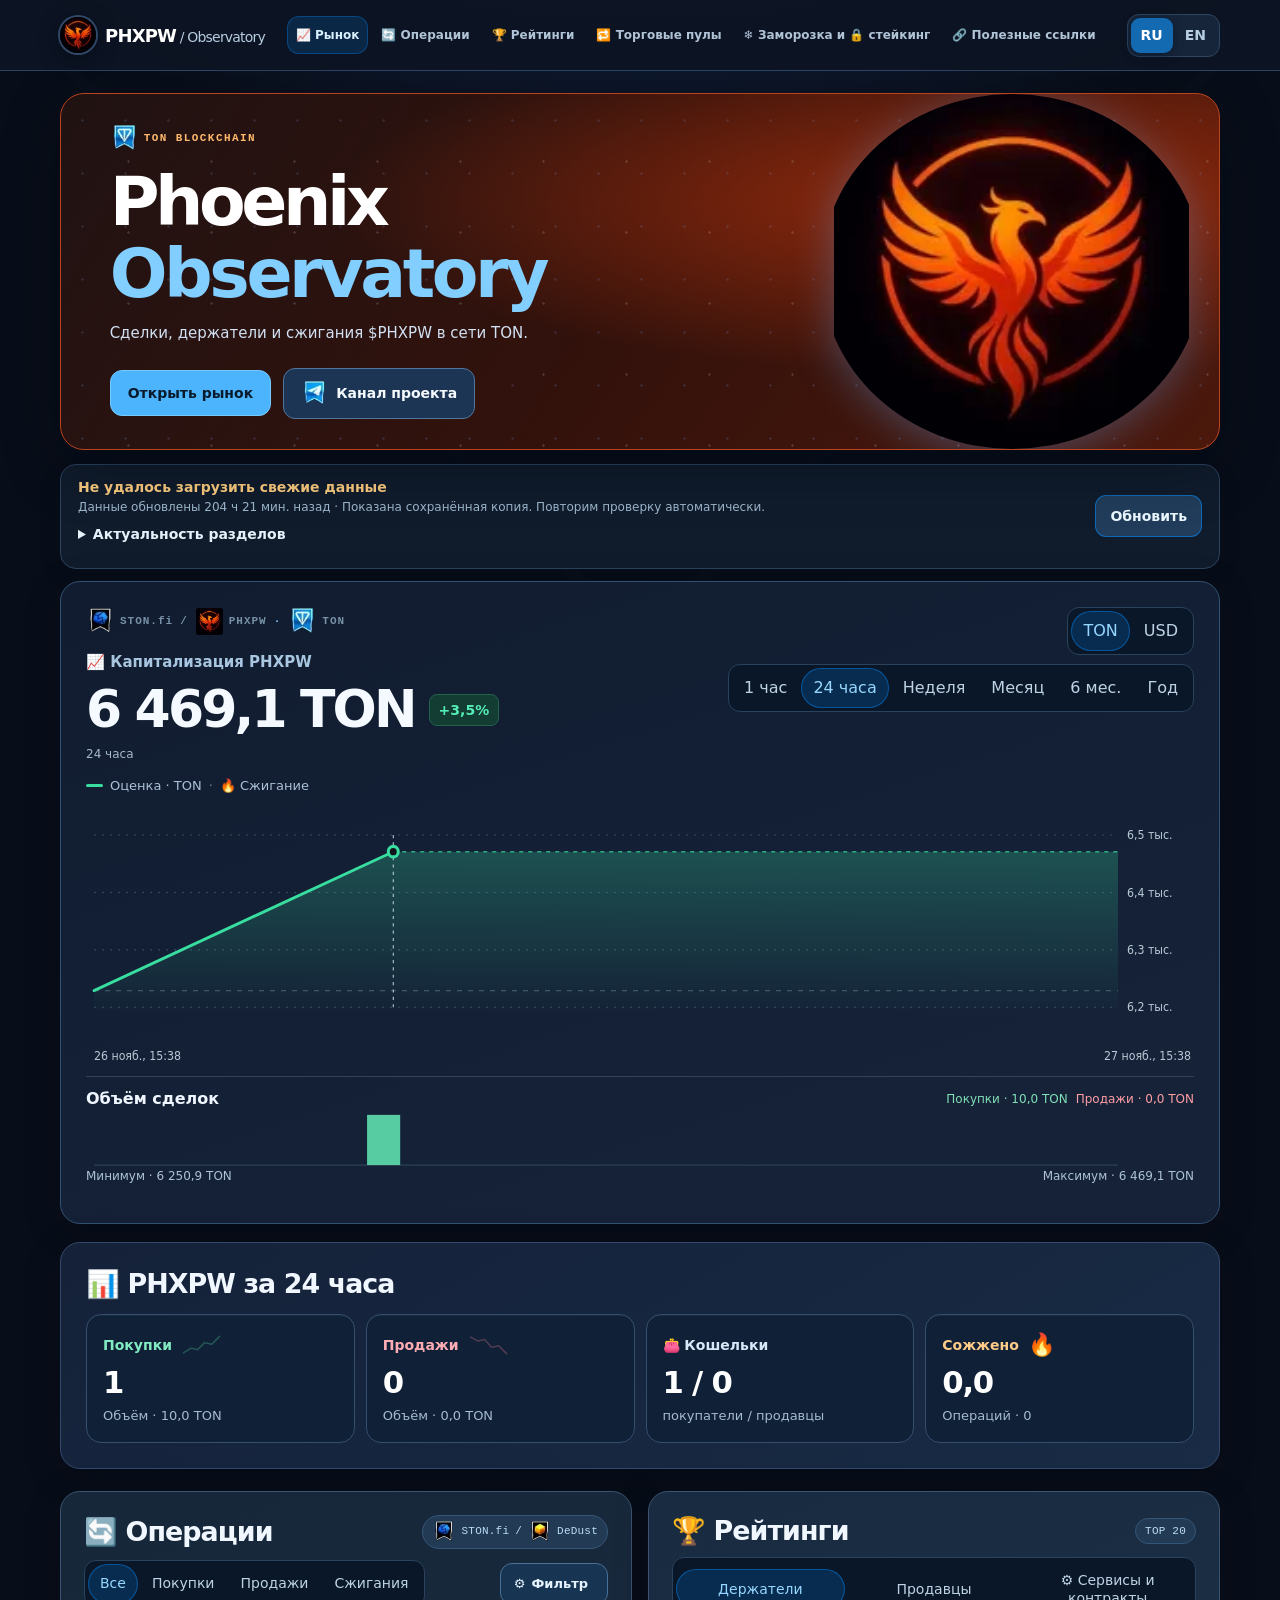
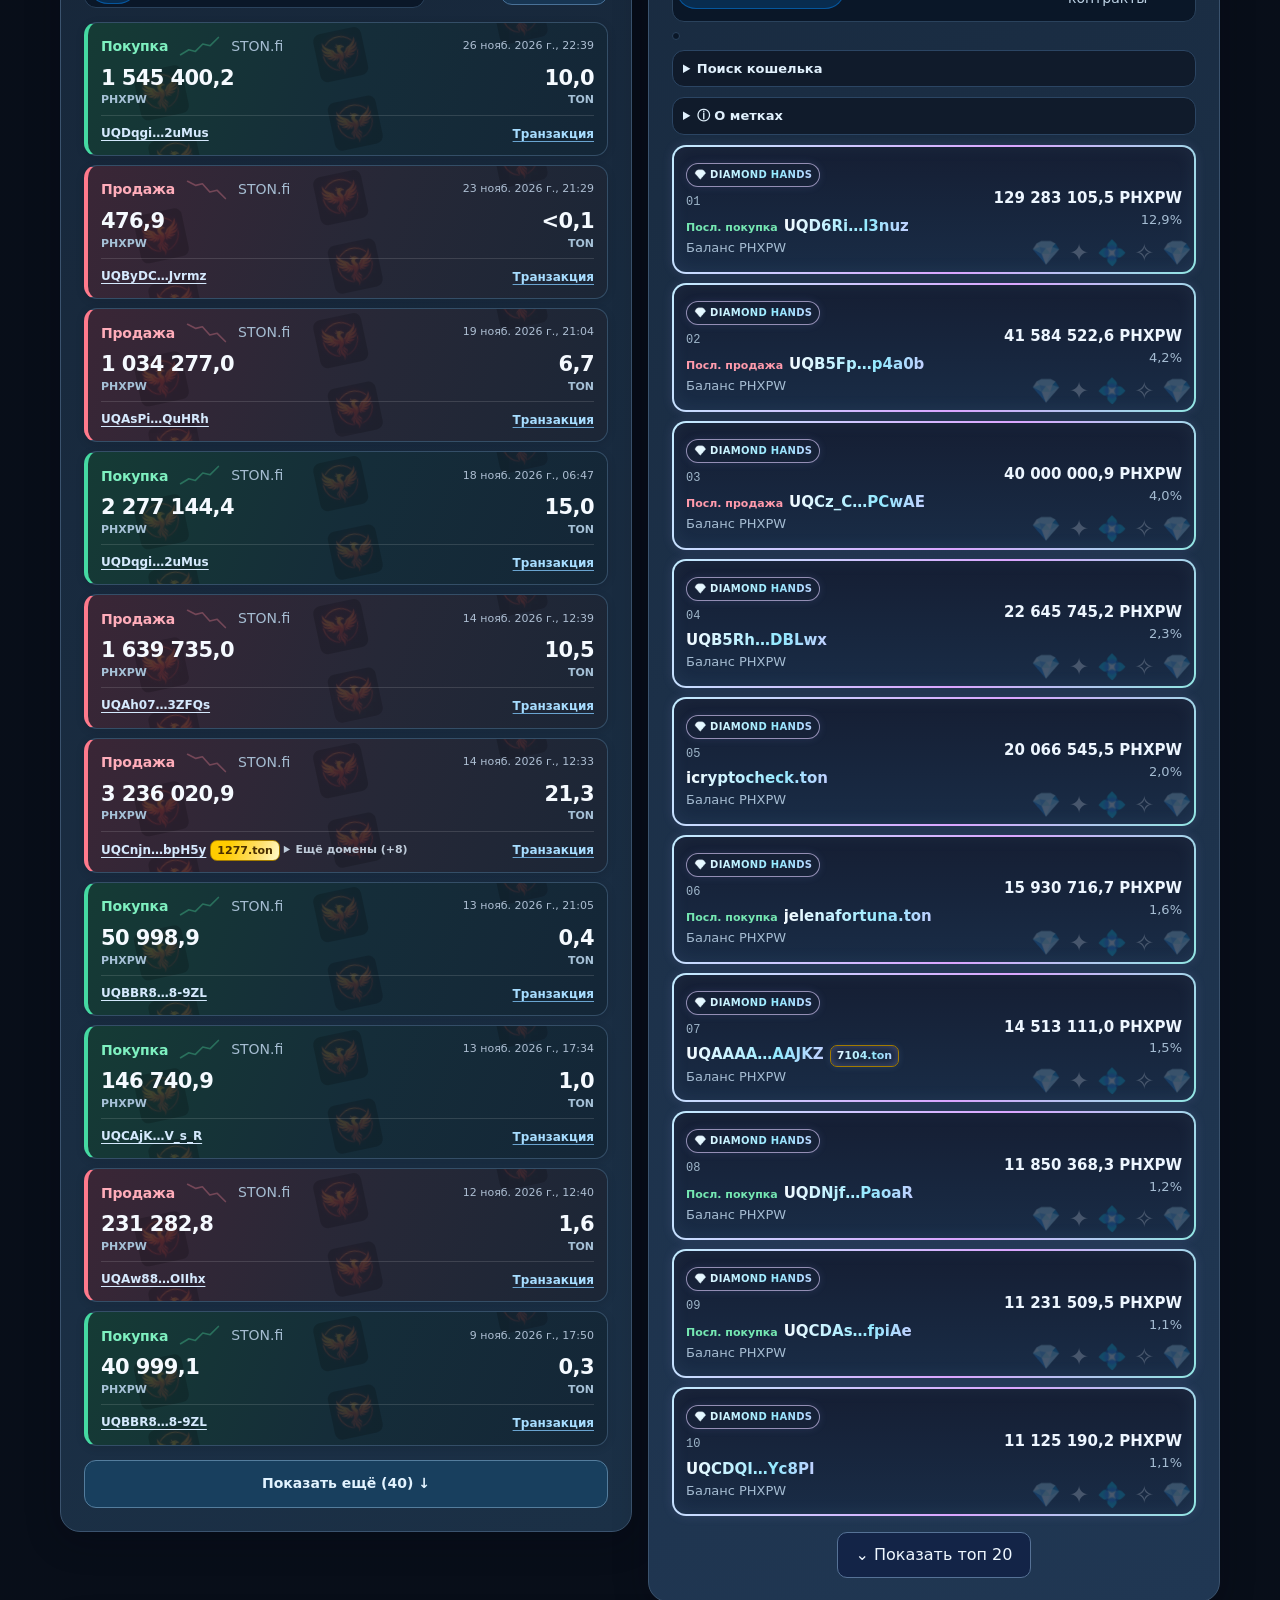
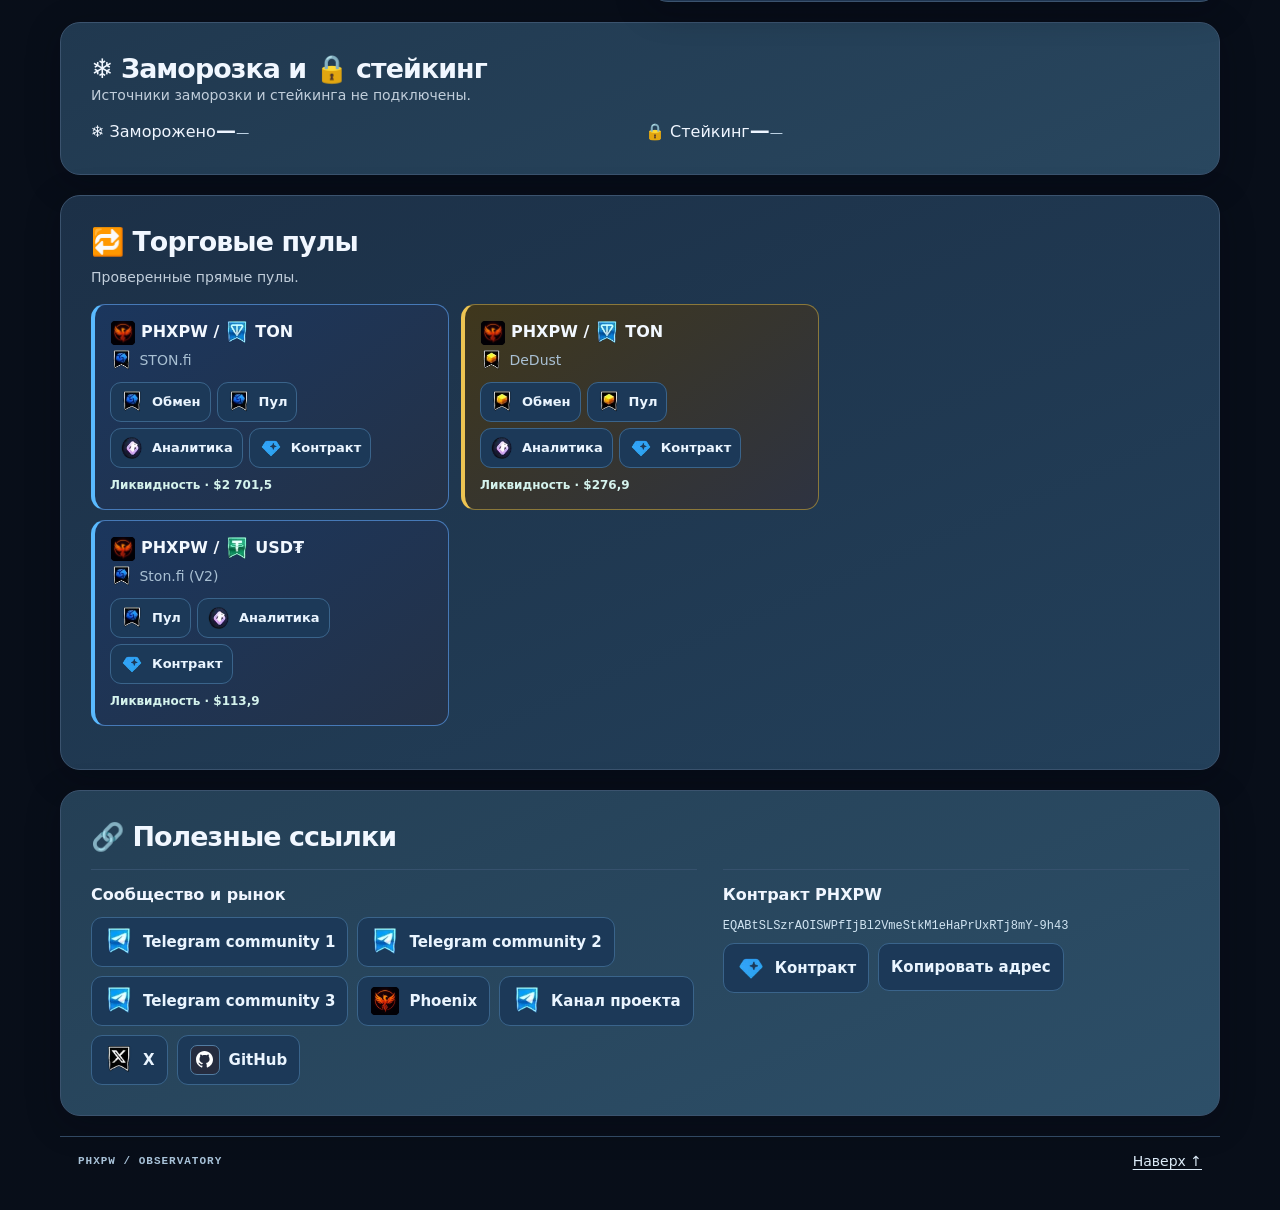
==== commit 5669b31d: "Refresh PHXPW snapshot" ====
--- a/index.html
+++ b/index.html
@@ -1151,7 +1151,7 @@
 <section id="links" class="panel resources"><h2 data-t="links"></h2><div class="resourcesGrid"><article><h3 data-t="projectResources"></h3><div class="resourceList"><a href="https://t.me/+5gUYq_iIpi82NDVi" target="_blank" rel="noopener noreferrer">Telegram community 1</a><a href="https://t.me/+MQzPg8BtXeljZjJk" target="_blank" rel="noopener noreferrer">Telegram community 2</a><a href="https://t.me/+Nk6qryrz6EkxZWRk" target="_blank" rel="noopener noreferrer">Telegram community 3</a><a href="https://phoenixpaw.io" target="_blank" rel="noopener noreferrer">Phoenix</a><a href="https://t.me/PHXPW" target="_blank" rel="noopener noreferrer" data-t="projectChannel">Канал проекта</a><a href="https://x.com/PawPhoenixoff" target="_blank" rel="noopener noreferrer">X</a><a href="https://github.com/Freebielife/PHOENIX">GitHub</a></div></article><article><h3 data-t="contractLabel"></h3><p class="contract" id="contractAddress"></p><div class="resourceList"><a id="contract" data-t="exploreContract"></a><button id="copy"></button></div></article></div></section>
 <footer><span>PHXPW / OBSERVATORY</span><a href="#top" data-t="up"></a></footer></main>
 
-<script id="snapshot" type="application/json">{"schema":1,"token":"EQABtSLSzrAOISWPfIjBl2VmeStkM1eHaPrUxRTj8mY-9h43","updated":1795757368,"errors":[],"refreshStatus":{"holders":{"attemptedAt":1795757144,"ok":true,"lastSuccess":1795757144},"burns":{"attemptedAt":1795757144,"ok":true,"lastSuccess":1795757144},"zeroBurns":{"attemptedAt":1795757144,"ok":true,"lastSuccess":1795757144},"trades":{"attemptedAt":1795757144,"ok":true,"lastSuccess":1795757144},"rates":{"attemptedAt":1795757144,"ok":true,"lastSuccess":1795757144},"pools":{"attemptedAt":1795757144,"ok":null},"identity":{"attemptedAt":1795757144,"ok":true,"lastSuccess":1795757144},"badges":{"attemptedAt":1795757144,"ok":true,"lastSuccess":1795757144},"domains":{"attemptedAt":1795757144,"ok":true,"lastSuccess":1795757144},"fragmentNumbers":{"attemptedAt":1795757144,"ok":true,"lastSuccess":1795757144}},"holders":{"totalSupply":"999738889","holderCount":212,"holders":[{"wallet":"0:a2cfbe05095da5625bc53c46212f726a97c5b020eed0bdbbd84fe2d01f44a6b4","name":null,"tokenAmount":"222071502.999264698","share":22.21295034560416},{"wallet":"0:fa4627938c029072411154d942b529463a075fb2608080b23669b015cffb65de","name":null,"tokenAmount":"129283105.506726018","share":12.931687156437706},{"wallet":"0:3dda86cddb058a53c8cdb6701a11abe61d5a2c03706c89220d2891d623298c76","name":null,"tokenAmount":"100000000","share":10.002611791967613},{"wallet":"0:20e3ef63db30ac7e4ed4ff80aaa3089cf4b6992ded810fcaa7bb73f6bb3373a9","name":null,"tokenAmount":"100000000","share":10.002611791967613},{"wallet":"0:a00e3a7e0a076556e0b5998bd767a8a3a0377f88d89951dc360046891a33ee2e","name":null,"tokenAmount":"42867026.367235235","share":4.2878222342749375},{"wallet":"0:79169a029e155009850d6e2d2050ae2bf2396b02dd81eaaacb767b33b68b29e1","name":null,"tokenAmount":"41584522.632952477","share":4.159538364517145},{"wallet":"0:b3fc2fae966ea94ae194127ffc2cc8b9d15f6324a8d48ea7fe940f45a0390f0b","name":null,"tokenAmount":"40000000.930170146","share":4.001044809828354},{"wallet":"0:5ea04221c105e6dbfbf7395252dabdf5a9e048cc87ab22bdc0bfd566dd8f96f2","name":null,"tokenAmount":"36000000","share":3.6009402451083403},{"wallet":"0:23a1829cd31a364ee91da65e3ea08db4ccbdab68ce4316a5dad02ea3968086a4","name":null,"tokenAmount":"25891985.701955918","share":2.589874814998411},{"wallet":"0:794611ab23ffdc678431f917421a797aceae74b0ddfc004a5d2bafcf5ef6c304","name":null,"tokenAmount":"22645745.248115436","share":2.26516598456694},{"wallet":"0:2d7075bcc5a3baceff8d869f9c466be6f0ee699700859811ad9da68f6aacc89a","name":"icryptocheck.ton","tokenAmount":"20066545.53437412","share":2.007178649861856},{"wallet":"0:c1061b7d5c7947ddd323c2da76f12634b7ccec952a173196900eac46da74e13c","name":null,"tokenAmount":"16166831.819086669","share":1.6171054259235351},{"wallet":"0:389d4962c84f46cc801a1996281be0427823b57a468d6bd4bd4d822c191b3efe","name":"jelenafortuna.ton","tokenAmount":"15930716.743452605","share":1.593487751525549},{"wallet":"0:0000000000000000000000000000000000000000000000000000000000000000","name":null,"tokenAmount":"14513111","share":1.4516901522673487},{"wallet":"0:cd8df31d84e4a45ddcb3ba271bf6bafb3add6e9259f94c5806721b6381cecf6a","name":null,"tokenAmount":"11850368.313069796","share":1.185346338274713},{"wallet":"0:8302c9b8658c021043e578cc7594ba90936f82408cb71c086dbf937629d49fa6","name":null,"tokenAmount":"11231509.53909334","share":1.1234442975733177},{"wallet":"0:834086f98967ba5e0ea09deed2a3863f2ea73f18ff0ac42ab83dc9a20c7f5873","name":null,"tokenAmount":"11125190.2280843","share":1.1128095896331887},{"wallet":"0:c1c7ea33b5ba3ea37328fd64f510182a10a2e33ebb9b704548fb9e0a0d82d99e","name":null,"tokenAmount":"11000000","share":1.1002872971164375},{"wallet":"0:8505a09d3d8127355ae4f4172994d586cf15f1776252393283166e295343e6c7","name":null,"tokenAmount":"10464634.389033516","share":1.0467367533837644},{"wallet":"0:fd4d69fc37aa993ed40f63043b95483ccc5277e871252c6c9c41122092d7e813","name":null,"tokenAmount":"10000000","share":1.0002611791967613},{"wallet":"0:46ed66e61464fb5c9540a756c04f368100665b572920b19e80558d4f04f4dd7b","name":null,"tokenAmount":"10000000","share":1.0002611791967613},{"wallet":"0:cbae32f4468d0653d57f63c52340bcc1f2f21c02474b010db2dc9770bdf4f016","name":null,"tokenAmount":"10000000","share":1.0002611791967613},{"wallet":"0:37ba9595ab10537268103c525a4118cf7509f7b9be3e62fdda09d81f88751a48","name":null,"tokenAmount":"9904530.38","share":0.9907117237288946},{"wallet":"0:76651f262a74d2252ee3d062c2d0f67348516acb32e0119e43953eab6ed8c2c3","name":null,"tokenAmount":"8711020.635507773","share":0.8713295772880325},{"wallet":"0:0bb07be4c4c455166edf5d8f4b1d23ffc6fd8625779ee05c2d0603422f4bc8ac","name":null,"tokenAmount":"8159170.184053608","share":0.8161301189568517},{"wallet":"0:5d477e6aed6786c7c45f53362be81387e3972a61e271c2f74ef156ea831dd1cd","name":null,"tokenAmount":"7717223","share":0.7719238578104367},{"wallet":"0:847549ed1b08420218f4bde14cd022c41c22ef6cc9979fb0bac053a59cf7f6c2","name":null,"tokenAmount":"5248525.285261075","share":0.524989609087926},{"wallet":"0:93cb79a5b69b0029bb3518edc40a2e540494d96d65a22d37326eac1ec7cd1e1d","name":"exton-baza.ton","tokenAmount":"4500000","share":0.45011753063854254},{"wallet":"0:b2307d77eca4a5f6acfa0b0ddbee7b99e33d52f9d7938419b7d116099e7c4bc2","name":null,"tokenAmount":"3214392.431668877","share":0.3215231964102256},{"wallet":"0:61a217404c7dc69aea52e8d796d8b043ae23584025a4f700f545a344e51021a6","name":null,"tokenAmount":"3153473.341288025","share":0.31542969629223105},{"wallet":"0:132baefab80ce3cbc00a5ed16b822f1b00f23fbd9afa1ea427f6623c8ffccae7","name":null,"tokenAmount":"2232876.712646002","share":0.22334598935922778},{"wallet":"0:74abdcd6ecd7aaa4974a81c2ffff38ad64a72ade2f9c6f5bb7c0d640739cddec","name":null,"tokenAmount":"2204868.652267078","share":0.22054445180906412},{"wallet":"0:a78e7fce81a540499e4cfc4f3a113eea0670ff69e2785f6949b9707afaff9ba4","name":"7714.ton","tokenAmount":"1982436.03816","share":0.19829538092120771},{"wallet":"0:2441f63c7f89bcbdda103c03366efde3a4f615728fffe05342b276c95e532f7c","name":null,"tokenAmount":"1776423.761194791","share":0.17768877261258476},{"wallet":"0:4fd53a09fbd5edf67c31bddb75eef844985c6c7a0017d50f3f739b944f22c1ec","name":null,"tokenAmount":"1640174.234973782","share":0.1640602614363021},{"wallet":"0:c643d865ccbde7e69b6bcd7887901b661c9468933e649bf8e93ce4a8c200f5f5","name":null,"tokenAmount":"1565000","share":0.15654087454429313},{"wallet":"0:ea822255ca92ffd7cd0dc149eaadb880592e56fcd9d83389e90dedce7edb36b8","name":null,"tokenAmount":"1545400.21142117","share":0.15458038378070638},{"wallet":"0:11a5fe184cd7c721351765660731714b40665f6e333c6d668579f69a58ba219a","name":null,"tokenAmount":"1190200.437630717","share":0.11905112932250023},{"wallet":"0:f0f058d01b183c9e7050e6ae2d01cbf086262cf84f1aa3c121bd6a19387561a5","name":"makar-78-rus.ton","tokenAmount":"1122991.328776087","share":0.11232846307493066},{"wallet":"0:2d26a1c3edf31c9eac5cfe3b0d150cb13255eec45363277b6b8131f85c3495fd","name":null,"tokenAmount":"1053919.771672101","share":0.1054195033591517},{"wallet":"0:cd050db2a939e23a194604e4100e9c0d37b6347a48494fe71fd8acb8accdbe11","name":null,"tokenAmount":"1023694.567502094","share":0.1023961935226963},{"wallet":"0:a0728c3b70fa4ee13925ce445ec072ec0a700d13d35bbb472075ea9e4a345e35","name":null,"tokenAmount":"904109.902640391","share":0.09043460373385465},{"wallet":"0:f52986152cf7f8225e9f27a845fdd4bc7d59ba41ab0e5f7cc5226ed93606c7be","name":"ludomen.ton","tokenAmount":"836388.734","share":0.08366071813377263},{"wallet":"0:808cabf1ee3870955dc5474b9c31c14058d4e26b6fea1d2d4c23b74b2f3dd5fe","name":null,"tokenAmount":"827914.860700936","share":0.08281310948392406},{"wallet":"0:d37f236810a459ee66adb7dcee47f209e449661adabaf3bfdf47fa55e993cf29","name":null,"tokenAmount":"794239.913819174","share":0.0794447352761901},{"wallet":"0:7833f01bb68a688c8f84aa837d75f359b127c52dc1d99982505cfdbf04895ace","name":"exton-wallet.ton","tokenAmount":"772389.850936312","share":0.07725915830971661},{"wallet":"0:4fa6da0e604264b3ed26fe4ea6542723426a162346b13ecc502308d056ad9191","name":null,"tokenAmount":"756931.306201094","share":0.0757129000911651},{"wallet":"0:d4b66b7e14c7ce216ccc1592b5e87d0fdbcece3cf3b5031ad1f3411fc9a7d159","name":null,"tokenAmount":"697661.712504274","share":0.06978439272299569},{"wallet":"0:4147c3f5fc0fea242e83bba442a4bd2037111d0c301d4c89ee0c948ca27cbcfb","name":null,"tokenAmount":"601908.215788893","share":0.060206542169321677},{"wallet":"0:86a48b8e9e641f07380d695ef2fcef01e204783ff76565d0f2555607781c9df2","name":null,"tokenAmount":"590853.733325399","share":0.059100805202887234},{"wallet":"0:82cb87942380a3b02db50d4ec43e844fc22f7bf27cf3353d464e0dd69beaaf41","name":null,"tokenAmount":"584341.898331366","share":0.05844945162790061},{"wallet":"0:6498aab72371d590797128d4bd292d2d69c3d49c6ef4e6b43d49f0e769967178","name":null,"tokenAmount":"528829.252089725","share":0.052896737128900966},{"wallet":"0:52dd535659e131bcb2c0f25432d314327e1c62731c97c2cca6d190f24843bd36","name":null,"tokenAmount":"509931.775911805","share":0.05100649594834407},{"wallet":"0:e67f4607477fe4b693977bfea6bdacdc46b3889cd22594b73bb914ece611c290","name":null,"tokenAmount":"509074.022156283","share":0.05092069817004818},{"wallet":"0:751187c16b40382fa025d9804f63fdafe27a81bac98529e8a51049b946757e64","name":null,"tokenAmount":"500000.253691209","share":0.05001308433558485},{"wallet":"0:e6cb5695f9ef592ff6a11a02b0d7351b1f02eba9846a8e75adb0070a1b57b8ab","name":null,"tokenAmount":"500000.000020351","share":0.05001305896187369},{"wallet":"0:071a94ea2b0e0a8b68fbda06c1ce3cc83799747b94a38318477445d572052ae3","name":null,"tokenAmount":"427023.767449525","share":0.04271352971741054},{"wallet":"0:dd3f486738206e7a1f2e5367054bfa83dc4631917dfec47428cabe3354b5aa1a","name":null,"tokenAmount":"409198.258352457","share":0.04093051324248896},{"wallet":"0:8a246ffd172f7a7df4f15332534d438149c81fe24e40060f5c0c577146cdc0ba","name":null,"tokenAmount":"368112.93387423","share":0.03682090773146167},{"wallet":"0:40fc28ddacdaac16c142d5541edda0a98db1568e3bc92966d89ec215331cc359","name":"richton-bank.ton","tokenAmount":"329000","share":0.03290859279557345},{"wallet":"0:4efaa483a17a0d61504f852a6405cbddb0e6b60b9eec1742b6828f259f0946ff","name":null,"tokenAmount":"321953.176118456","share":0.03220372635903893},{"wallet":"0:b023bc77959de984d50c4d3ba147517a6c6dbff3415af963feda54ce11438241","name":null,"tokenAmount":"313936.523000062","share":0.031401851668897314},{"wallet":"0:60a2ffce8efaf624e4eeb75aaf82baf21d21a94305fd67872ab9b6724f6361a5","name":null,"tokenAmount":"304343.879417611","share":0.03044233677075765},{"wallet":"0:066efbff4551bf1cd60f37574444e02148cbdc4306bb6e1958111595ebc6da0c","name":null,"tokenAmount":"269088.693125824","share":0.026915897349455212},{"wallet":"0:fbd20dae573403baf06e1e4e93f55797159c8c29017989cad14425432ef8c262","name":null,"tokenAmount":"235556.772018865","share":0.023561829454737254},{"wallet":"0:7b7e6b0ac52902675b047381983bee5f49bd752d795f6c75594141f2f4fc006e","name":null,"tokenAmount":"226773.918137307","share":0.02268331467670925},{"wallet":"0:d9df83d4746601dd446329c952519cbc47ef8d9f1f0f422e36fc45257099380f","name":null,"tokenAmount":"219563.083597025","share":0.02196204289068373},{"wallet":"0:6259eb262c82576ed3885aa09c3ab2bbbbf702e0a6f7d6bf411c6ffe92b2b87d","name":null,"tokenAmount":"215159.503709712","share":0.021521569889606646},{"wallet":"0:b32814dc5cbcbfa54c7ddaf7f85076fbb336c3c4fe57bd2a6ee55c707a97f5fc","name":null,"tokenAmount":"209372.939195849","share":0.020942762305193173},{"wallet":"0:d0ade5ceb30fad216602c06d79beb18e5188beeb641287c3a13758971cbfd177","name":null,"tokenAmount":"207673.462464809","share":0.020772770245292418},{"wallet":"0:408e38c91e826c2573b3e004a7bb27c7f1ef5300884e4dbc5141938e2f82720d","name":null,"tokenAmount":"199339.110911539","share":0.019939117414041},{"wallet":"0:1f0902312b248921b12f18d0475a49b7f57487f317c8cd1a7b0c6107291d9dad","name":null,"tokenAmount":"198502","share":0.01985538445929155},{"wallet":"0:eff1f4e9887da0cf6a98faeb4029ab8357c57a49a4c220a6ea9385fe864d1d6c","name":null,"tokenAmount":"179573.852730361","share":0.017962075368497643},{"wallet":"0:72acc9709514ec43db331d707307a58177429a5a368769727e24a16ae783779d","name":null,"tokenAmount":"179367.792461016","share":0.01794146395969758},{"wallet":"0:581491f3a42362a4d456858dbf1120d8f99acd13330c1255de2d12161b0f2c09","name":null,"tokenAmount":"170016.00047264","share":0.017006040511508},{"wallet":"0:d2bdf6714926ffc3fb52f0d4c626851540d9720638045a5eddcedf35e3206a4d","name":null,"tokenAmount":"159500","share":0.015954165808188342},{"wallet":"0:ffd3e37d21f51a637a32c55b1d8cacfc21efb03d65d2bfdbd6c22538682b0bfc","name":null,"tokenAmount":"156892.020303241","share":0.015693299723508206},{"wallet":"0:6bc3ccaa90544141445e7b7d874c516db43f8c75e44c053d85167459ff4f843d","name":null,"tokenAmount":"150107","share":0.015014620482568825},{"wallet":"0:c022f8905393d3c1c0114bbcdc67e57affbbe45de78f35a481878d7c260148f1","name":null,"tokenAmount":"150000","share":0.015003917687951418},{"wallet":"0:63fe9b0b50aa315d8aba466a4ddd08ce47635c36d460b74bfbb333edc859ad01","name":null,"tokenAmount":"150000","share":0.015003917687951418},{"wallet":"0:56ef2c3e3887d91a5ed3bf15b4e05b9aca550d5e6db53a1a2ece16399f655037","name":null,"tokenAmount":"144574.487917574","share":0.014461224776620048},{"wallet":"0:1fdd0aaf5442dd814552a1963010a4e9715d9ddac4c4c89977f23603472255a4","name":null,"tokenAmount":"144428.331904332","share":0.014446605358004834},{"wallet":"0:779dcc815138d9500e449c5291e7f12738c23d575b5310000f6a253bd607384e","name":null,"tokenAmount":"142665.741340805","share":0.014270300266453375},{"wallet":"0:96786d78fe856e618553d3ec68b2abc2b3091613bc1be63af81253bbde05eacd","name":null,"tokenAmount":"134103.746338268","share":0.01341387714470193},{"wallet":"0:eaa3dd54cfc357bb5fb6edcd2d4af81b1ced2fc54994b0f177ea020740b68a57","name":null,"tokenAmount":"128163","share":0.012819647350939451},{"wallet":"0:b3c2ca0c6a0b2ad13b02830077dfbc2a22df9103272c341ba8638df3d4a52558","name":null,"tokenAmount":"125000","share":0.012503264739959516},{"wallet":"0:2630c1945eeda499997b0353633e11a21ef6696ea284e11e804446bf7b762229","name":null,"tokenAmount":"124926.203953864","share":0.01249588320794671},{"wallet":"0:bdf6cf18679ba1a0b5ff09cd6670c99da146ddc4785a27b35b5dc04593e34734","name":null,"tokenAmount":"124842.900193021","share":0.012487550656141476},{"wallet":"0:d0ea4b8aae3c028f01cd87860dff17f4a38e09a9dc2067aff0dbd31035442409","name":null,"tokenAmount":"114676.487764466","share":0.011470643887742773},{"wallet":"0:5449a471651517777a248c858b5dfbf351ea954ad9e1b26ba189e7ad45ffa289","name":null,"tokenAmount":"100031.533944316","share":0.010005766010000238},{"wallet":"0:21d3bfaf8ba7c778041b2fd8d960abfb610768ad97579f23bfb2e9b6dcd3f764","name":null,"tokenAmount":"100000.258054154","share":0.01000263760412285},{"wallet":"0:30f3c46e69cce22805cb91a426231116db3c4aa8d12bae275a24b1c49ec5ce20","name":null,"tokenAmount":"100000","share":0.010002611791967613},{"wallet":"0:796c727580075a0428c01544d32e6e6e97e7670e411726327279674e0e38d9b8","name":null,"tokenAmount":"90698.211153404","share":0.009072189963934073},{"wallet":"0:7d962ba2e27ef4e5176ca94db7916bd36f7cf9a57ec64af3884427e6ad72790a","name":null,"tokenAmount":"82567.188610457","share":0.00825887534424571},{"wallet":"0:492903dc7a7790c47bad8795f2a736ba60a9aa68f6c5744c055ab8409173b7ad","name":null,"tokenAmount":"79291.084113119","share":0.0079311793294778},{"wallet":"0:fe72f474373e97032441bdb873f9a6d3ad10bab08e6dbc7befa5e42b695f5400","name":null,"tokenAmount":"77777","share":0.00777973137343865},{"wallet":"0:b07cf732a2490bcbeccc3d624aae40ea6fda5c3cd6bc62dd9424ee0617a9d923","name":null,"tokenAmount":"77638.053202781","share":0.007765833064715461},{"wallet":"0:b3a06e95ca01d771cb101213248cca4c9ba930593fc97e108034e614c1fc2a93","name":null,"tokenAmount":"75004.581635317","share":0.007502417127170193},{"wallet":"0:1d06760fd238e81a416517e50cd2d0e5f5c970cb168d642da1d31275754d417b","name":null,"tokenAmount":"73945.60946197","share":0.00739649225168533},{"wallet":"0:4ab723f479ad7995f38af451e6d68be9e7c18a388e2d8c3fa088b4a68aa81636","name":null,"tokenAmount":"70000","share":0.007001828254377329}],"asOf":1795757144},"engineVersion":"1.3.0","methodology":{"valuation":"last observed swap in primary_pool times CURRENT total supply; not circulating market cap","primary_pool":"EQAdltEfzXG_xteLFaKFGd-HPVKrEJqv_FdC7z2roOddRNdM","sellers":"sum of successful supported native TON swap sales; service roles excluded","holders":"balances excluding known services and identified contracts; unclassified accounts may remain until verified","burns":"accepted burn notifications and zero-address transfers shown as distinct evidence","usd":"historical TON/USD rate from CoinGecko","history":"incremental confirmed swaps; missing intervals remain partial"},"serviceRegistry":{"asOf":1795703515,"source":"https://github.com/tonkeeper/ton-assets/blob/main/accounts.json","sha256":"4286bd47e11399901a7d713c9e98a5dba17300d76fe272f4f5d46110a84f4e2e","entries":{"0:ad8afecfacc248996885d8be6824280f9f3a7e54c2f6080b7971b9f556c280c4":"Crypto Bot","0:dddcd3cdad60af4c0d69389f567ad51d0c263fa4968d655ab424c69aadaf9322":"Wallet Bot 1","0:436a76c2794a88e3fbfec6b9c0374fc8db046f10868b835420d9937973a665d4":"Wallet Bot 2","0:6e814e6450e8c578067bb656298fb4d01397dd15018d7f34dc369eaba4c2111c":"Wallet Bot 3","0:5f00decb7da51881764dc3959cec60609045f6ca1b89e646bde49d492705d77f":"OKX 1","0:f15db2c62cd86aff0860d39c491fc73a31395fafeb5945e644498562260c782e":"OKX 2","0:e7e86da08742ed933434ffeb8f08a63c7e100ee842e25f599a9cbf0891574a6c":"OKX 3","0:0338def34b84c6ee9134a04ab1601450be446340a37ae259de57cb37bdb590cd":"OKX 4","0:a30a49ec725e9f57244b66af4c2da7ab76004b4fce80d3a34b1cd0c37762abce":"OKX 5","0:24da1e7b8da901e5b3dd0f98c397feb6e5a5ea483195a8b6bd0682cf2c5327ae":"OKX 6","0:7f2e84c723d8b6b6b1aacf810c8c26ab23c22022b464b87104b2d3065b0ea70b":"OKX 7","0:854ec4521efd52ad43bcf1988e4c44ebdf9a26ad18fa51abfdb685fc3b348a5c":"OKX 8","0:f9bdc0de461c1a2e002fada9550bbb095c8f9f73668d70c517a9cc7e050f8e5a":"OKX 9","0:9b9b739de2527ae72d21083f5198d710c7288453b4733e57ecadb2e189ac829c":"OKX 10","0:b31535e934db05bbc220267467903c8108bdabcbc2a06588838b726ddf589ef0":"FTX","0:57eb74407604a19f7e04005315ef70aeb7b675e6551977586756f6baf12125ee":"MEXC 1","0:1c7bd690f4f93de8b93db5790129dab65926c6e1fc9b57380089db5529516630":"MEXC 2","0:d887d0e2d1c4fc4126e71c970d33ab1896940000eae703bb1ab6cecc830777e3":"MEXC 3","0:7994848c1fcbcbc57a6a5a987b66eb424b8b54e10759b6b514a66b600c2b0eef":"EXMO","0:8d195793baad9a08c46dc353aebe999341dabd07721b9725f19e18abc3d10d92":"EXMO Cold Storage 1","0:26ab8ae763a3a7c3067d882b7b01cd5d37254cb8768f57b6a47c00028effc7b8":"EXMO Cold Storage 2","0:0130c77346e9ed82df677d107ad6a775c11f9c18f6a05c0dd17906b355850dad":"EXMO Deposit","0:342a359e38357c083968129fddddf049ef5c47315bfbef27505a356bf9f02d65":"CoinEx","0:555f3053e257130374bb831ae0e219e5e5f9ec0ca8f8a0d133369d3d690c64c2":"Huobi Deposit","0:85af78e8d035e920117cda654615cdf371d464480b629e110d3c5310d85ab362":"Huobi","0:80d4123841167ca989ac912443cc99a4b9c1a87584536427ff6fd85c92395ae9":"Kucoin 1","0:b37e57033db21d10b950e6143b658c10c3bf425bd193025960aef7f22dbcf4fc":"Kucoin 2","0:07ce60b7e5f255a88c3707f3fbc79e2cf924ed6b4b7d09c6324f0ba2338a48fa":"Kucoin 3","0:a14b1f452385b2bb984ad2c4441e1d23cae071fdfc096dfba53ebba3b6ff1d10":"lbank.info","0:75726a716f747e60b0371cb0d5d35471e8e1e931003fecc3a0961a8bd82c09c7":"xRocket Bot Cold Storage (Old)","0:c1dc654b598ab84cda4f12372efed8907cedf0901865a58649087373e01b1c24":"xRocket Bot (Old)","0:45614fee399c43d77bb597558791831bc0ee31754cbb2b5b1fbf5a3488ed9940":"xRocket Bot Cold Storage","0:011a8f0a0b36b779af033473274966666d1cd6fb4e77df679375fbd6f970d012":"xRocket Bot","0:c3f1da8ecda8f8cd42bace224ea3f1b6971eaa7f54c492d4d190527b4f573f7c":"Bybit 1","0:4a1f3ebcc66bdcefa90245bdf541a50ada1c688a487534b1587abffd93038834":"Bybit 2","0:cd525c15904d7b4027eae08b318624260f371ce8c9f4fcca0cdb7b583854107c":"Bybit 3","0:ae62a192da96e266161a702cc9f6de91c0c3441f17ceba51bc442dfb2031a30a":"Bybit 4","0:e3ce05c4da977132c24a3b102da8b5fbf2ea9173337b49de346e4a4b057f7579":"Bybit 5","0:e33ef85d174eb457c072d1ee10215b69ab9b64192f7421302ab1c8e26b7ad4bd":"Bybit 6","0:7f97f36dda3f7dedc9e12f8c09c4f89e7fbc17527ab3f67de4c3b155297a56e4":"Bybit 7","0:7d133d4e425c8e00de015513a44e66e6d163b21e71720aec7579965e5de28c55":"Bybit 8","0:f2dc1860686cd658987e2bed8216532d8c004460dadea907cc7d4ad7236c496b":"Bybit 9","0:4a1c20bc9a6f9294f75f1c87a7f383a8b73a483a2e6dcb3630ddbe78b3ccad00":"Bybit 10","0:008bb088e81e38d583826901093567027cc1575ec744ac354fa4eeec302d166d":"bit.com","0:1882478daef1b7ed200cbbdc201bd4ed0b24c2e5f1a4c7c15aeb7e3b1a759193":"Coinone Deposit","0:a4d2072b1edc1355fc7fbee0095beec7889a2d3cfaa9edcf2ce9e128631abbd6":"Coinone Withdrawal","0:f3f4ed0913ab555d023745058f1a6c55a49d4876593cb9bdab1f780a99b185bc":"Paribu","0:f9873509de5a2f97f7b2805f5f7aafab447f43c91e751cc8efabc6d2ea09d78a":"BingX","0:b496b8f73b469ff06a2d89e62c4d70a103fc228c821537b49dff092060bc281f":"Gate.io","0:60ff0b28e2b3839bef250a81be9f2e78a6265b980ec5d24df4e44bbff2c3fb25":"TIDEX","0:23eef28b6da5a368d6c0b8028fd5ed47c26758676bc9db1b5653caaadc969f91":"CWallet","0:00ffafa9fb3d4f837824436d19953c792be6632af73a9b82c4dc69ca07195087":"Matrixport","0:b58c73481f25a280f9705ab3424be850614d823256263ecfa049fa9fb917720d":"QMall","0:00b402b789e5626e1c61b50c5dbe2024426e92f16c0c2fb735396df96046b5fa":"BIT","0:2c54797319837b4c6d014fc991c1a8d4294dfd4d6cec4937e370f1f27db0423f":"Bitforex","0:6a5a76a1538cf9596590ec3708470649c342624bf92e63a6a7a15254ededa904":"Bitfinex","0:59b065c5d66261a5317660e96eee476aa6a11b749bdcbe8c0d1f3dbf24200d1c":"OMPFinex","0:3cd5ad54b190a71caab984b0f210e3742c7f2147b7e9073377d7c6b470017362":"Bitrue","0:6c53cd87cc0d33486db42c1c7fc03dfaeb2f7b815afc368ab1aee567edda3f72":"Coinspot","0:9a582c23266b8ea47eb71118a3c040d42b230b2266fecffe2d3cd390c0922c35":"BigOne","0:dd528505af15c6e5206bdd8f6c9a3b541f80ca98ae8a5066ab3ff8de1ff5e678":"Farhad Exchange","0:2b6f3cda567c385f0645486f3c665a451f56b2969d1be57d86eb77c6077a81d1":"BitTime","0:cdf7f0d7c09036f064272e3c429ed570be49ef29eb3a735b64bbc17915073732":"Bitget","0:e9c0a24ffaa6aa4f228890e71ae9550bfc53a6c57e643bc31c240e18727ac1ce":"Bitget2","0:336502faf83ef5b532d315ba71450b661c90e83fce64d8bc1fd2bf642f3555d9":"Bitget3","0:b308c7f9b4f596f6250175885972549871b05c70ed3619fd5a939401eea972e4":"Bitget4","0:e2d1df206b372db1f3b890e60d185b67aa0c9f1b6b6ff60a05091c8c01b40ac4":"Bitget5","0:7a0dc94da9f48b968dfb87be38d4fab7286288db7a04d3081feee177376d9089":"Bitget6","0:8785ef5ebb0fd24c6911d10f43c00961e9748fa54297a1ac517e3c5fe76bb0be":"Bitget7","0:213b6804c2082135a4a803da8e3b30cfed51aee9af2ad2100334b7f4711d3bcc":"Bitget8","0:573dfe99490a041703e977e4724135c5b8bea0bea67839612247451ca9d5c4cb":"Bitget9","0:de2519a527de7e1d4c1028bdb74e022b28a6e370e4fec3fc27d8d971308f99bb":"Bitget10","0:06476e580e250d0abec5c365a711833483c581d57b908be37d56bdb0e338c312":"Bitget11","0:c9959a997e1d4e4383d8db37b86d2101ce78dcf1f1b3904d9888fe572ef0efd4":"Bitget12","0:c07e51e5b694937758f45f4003071c84f4c4a68bdb168a22c3d6c8b89cd6186f":"Bitget13","0:1797a5c4c50a2b312ce9927ff6f12efd3b0b58ff311445118c2d2e64312b5d79":"Bitget14","0:6083005b354ab1c4785aa8ce8293ee5c9c182e9248f27e9c9074f35c16342083":"Bitget15","0:f99b14600ae44d2f12b178e8c6eabd78892ae82c5e45b6898f9deb7eb203f9c4":"Binance","0:8e91b50381c36dd42accdb51f5cb5d96848568b4924f8079b1a5ae7e10f43eda":"Binance Hot Wallet","0:ca1d9edeef40b3a9dbd9082f3767859547c3ce0bf641d09d58e33a3cf06fb309":"Binance Hot Wallet","0:a2faca7adfebd5c5970108d1f79065cef32b0c143fb13489066b684cdd7ee95c":"BitMart","0:5d5a830e48214791f4ab5352900c624d3bff3c5efd630196b180158eb789990f":"Nobitex","0:cad898b200a0934ee416c2039bbf3f5d7f1a323172875b3c19d378a6f540f7b1":"Nobitex","0:4532d5bcdfb05d3275cbf255bc91c3635cd48d63b719441581c5542a4750fdf5":"Nobitex","0:a32d52ced80a23fe4fe90ba94593ef686de03f9fbdaa069e642826a95234b982":"Nobitex","0:fac8ffcb6f89572a1232d59e91c65909ae408663fd2ceaecd35f35b5e9d670f4":"Bitpin1","0:c14ce5d772539be26fde315a505a1e0514104e76eef776f0b845e57df0557ddb":"Bitpin2","0:dd36441bf4aa8a6a6ecfd763efde1eb82dd86bdcfb1456b45ff4b73f87657184":"Bitpin3","0:402f5d4f4f8bea7b0bd511b9d3771834c1a22bbbbc8a326035eb07aa24f5c9f9":"Crypto.com","0:ca6e8f2a3dfc875b8673d8677f3818c4b8c02d1aa481a86a0c61bd09f8269f1d":"Foxbit","0:60def37fb0e6f41b18a73c2496d96b25442344864ca0ed97189a6f37e2439c56":"Richamster","0:97ad93444915089e812238ff10abe9066d0b03ea3dba2a8630fb9c9f88aa455c":"Wallet in Telegram","0:1f5806c73d03bbc96eb7eebf16067f1f2e8e270cfa16d57001aa9eaf7456f008":"Wallet in Telegram","0:1b44ec553616b0e4551037038834bdf0bdaa1f0440e10f3331d9841585612a68":"Wallet in Telegram","0:cf06c94efdae26faaa1d85092fc4daee78eba09e69c36dac051c1d8ffde35f40":"Wallet in Telegram","0:91887059ba56a03790b0696d7a402ac0691dff62fcd398e813f97d3b2736fa58":"Wallet in Telegram","0:6db0f022632b6269f0d4dbf8ea60a8448bbc2bcfc6812e31af8cc6405c268af7":"Wallet in Telegram","0:dd6ff02c59634745529b99a8d5beeea9f6c38a9188e6a7e96a424e3820c8ac0a":"Wallet in Telegram","0:023895aef955024920a291c6f3715e291df1b3dd254eafa8b09e21a2d58d5897":"Wallet in Telegram","0:f5066318091a8cfb530ec732104ce38f7783d92a6679ffcc0ce0960b0e94c7d0":"Wallet in Telegram","0:0c5684355f5410a923fb7dd59314905dc7ff157b28c9130671c7a4f17007e898":"Wallet in Telegram","0:23fe558cdf44249381aef36472e64a5072a24ba97fb61b2f5791da6013aec92d":"Wallet in Telegram","0:b7be71ac1b40e436db36721d9c20e82d44e78fc1e86a8ad15e00b1cc16831dcf":"Wallet in Telegram","0:55b7223f04dd1f2e1b3f28e4ad628fe6cab60004f280fb0a58cd27fc590b2eac":"Wallet in Telegram","0:659dbf460831a72795c4a9a9872fb4a3e7fd302783068dae53e8f2a5c150084a":"Flipster Deposit","0:d0a6eb95408e95ce97b0ca597fc523ff4809523635e8f519e00fdcbdf42f0c54":"Flipster Withdrawal","0:ec85cfc7fd1009362e421b5a0141f510d6540107ab73e7829fda1ef9e97a75e3":"CryptoBot","0:817438e5b0e6eb113ab74d73fc95f7ec19247dbe6ee27a42c3d0164d614c3ca1":"Ourbit","0:66a1e72196d64d6faf48fa4b2ea861f67b0484d2d14a59caf701d8c286ce44e5":"OKX 11","0:419712bc541c4489d6f1c38a105722d293b8847fd54f2717ad69142911b8be5c":"Bitfinex 2","0:6c25b5f2fe5ef1a6a1978f611f61a50883fd50a0822b19176445fca931823263":"OKX 12","0:14de4b02647941779108b7b99be85596260ccde813351000055d744dd8aba04c":"CoinEx"}},"identity":{"byWallet":{"0:a2cfbe05095da5625bc53c46212f726a97c5b020eed0bdbbd84fe2d01f44a6b4":{"checked":1795735332,"domain":null,"linkedDigits":[],"role":"STON.fi Router V2","activated":null,"serviceCategory":"router","roleSource":"https://tonapi.io/v2/accounts/0:a2cfbe05095da5625bc53c46212f726a97c5b020eed0bdbbd84fe2d01f44a6b4"},"0:fa4627938c029072411154d942b529463a075fb2608080b23669b015cffb65de":{"checked":1795735332,"domain":null,"linkedDigits":[],"role":null,"activated":1731149224},"0:3dda86cddb058a53c8cdb6701a11abe61d5a2c03706c89220d2891d623298c76":{"checked":1795735332,"domain":null,"linkedDigits":[],"role":"unclassified_contract","activated":null,"serviceCategory":"contract","roleSource":"https://tonapi.io/v2/accounts/0:3dda86cddb058a53c8cdb6701a11abe61d5a2c03706c89220d2891d623298c76"},"0:20e3ef63db30ac7e4ed4ff80aaa3089cf4b6992ded810fcaa7bb73f6bb3373a9":{"checked":1795735332,"domain":null,"linkedDigits":[],"role":"unclassified_contract","activated":null,"serviceCategory":"contract","roleSource":"https://tonapi.io/v2/accounts/0:20e3ef63db30ac7e4ed4ff80aaa3089cf4b6992ded810fcaa7bb73f6bb3373a9"},"0:a00e3a7e0a076556e0b5998bd767a8a3a0377f88d89951dc360046891a33ee2e":{"checked":1795735332,"domain":null,"linkedDigits":[],"role":"unclassified_contract","activated":null,"serviceCategory":"contract","roleSource":"https://tonapi.io/v2/accounts/0:a00e3a7e0a076556e0b5998bd767a8a3a0377f88d89951dc360046891a33ee2e"},"0:720c2efa91bc6991bccc0901dba9502b3a1ab66517b5b85e34a7bb7cb732c9be":{},"0:2c3e21554f0cc3dfa0e79ba6afefbbc749ea5d55f2f20ea71565a6d334cd90b8":{},"0:ea822255ca92ffd7cd0dc149eaadb880592e56fcd9d83389e90dedce7edb36b8":{},"0:21d3bfaf8ba7c778041b2fd8d960abfb610768ad97579f23bfb2e9b6dcd3f764":{},"0:a78e7fce81a540499e4cfc4f3a113eea0670ff69e2785f6949b9707afaff9ba4":{},"0:4147c3f5fc0fea242e83bba442a4bd2037111d0c301d4c89ee0c948ca27cbcfb":{},"0:808cabf1ee3870955dc5474b9c31c14058d4e26b6fea1d2d4c23b74b2f3dd5fe":{},"0:30f3c46e69cce22805cb91a426231116db3c4aa8d12bae275a24b1c49ec5ce20":{},"0:138a847c2aeeff866804321a485a2785da2416e9f73e43da243af676bc6775c9":{},"0:5449a471651517777a248c858b5dfbf351ea954ad9e1b26ba189e7ad45ffa289":{},"0:b30a0317485eec3aa74fa9ebb311f42c3d5961cb1ee07089d72d66bfa2886053":{},"0:af911a0728363a0cc082d32465736d318ba4199db73a7a397700e29ef89ca9c0":{},"0:e3145c137d0376305cdacd370322748d3dc9b479d0d0509eb8b75e8ccae84df6":{},"0:ee0a9da36628259256415695b01cc1527d195afb211fc74a6c27193cc7d2a225":{},"0:cba7658ff75fe79722e266d40a55a90ccfe24fb7b5f465bbfffdd916aed295ac":{},"0:a97dbc3f2e56c61d96588b1f690bafd598a216227915abb496f3e66ee0ef8629":{},"0:7962dae4b23efa2e8d36e34369c8a2fa3b6c1bb6c97dcc291ea737b2443154b3":{},"0:dfe8e11d7343270ae22c1e78e8befec820c7c2a11e92277f4fd1ca7f730904b6":{},"0:d37f236810a459ee66adb7dcee47f209e449661adabaf3bfdf47fa55e993cf29":{},"0:db8c1690fea07a15d7daee6d8f73b4311a2c33b7bbab7de8bec9a04fdb460442":{},"0:647c8f6c1da620151dc5b6983268120298dedb8bc98a28b2b74269c29a64b68f":{},"0:9e2bbb5ba46abb60d685570202fd2641de95edea2387591db1c953cdb5ab0b04":{},"0:2441f63c7f89bcbdda103c03366efde3a4f615728fffe05342b276c95e532f7c":{},"0:8a246ffd172f7a7df4f15332534d438149c81fe24e40060f5c0c577146cdc0ba":{},"0:f47749eef211cbcba5e3880e2f0b8c7fe41be5a9a066facdf02138678f8bf58e":{},"0:7aa9916e712b42e4dcfff996517194629699df71ead1a7af1314948aa1ebe0cb":{},"0:2a7cc1c4fd9c007dedb3e18e64e41dc882046045a224291bee2c76f0b36c454c":{},"0:389d4962c84f46cc801a1996281be0427823b57a468d6bd4bd4d822c191b3efe":{"checked":1795757144,"domain":"jelenafortuna.ton","linkedDigits":[],"role":null,"activated":1724252796},"0:e4a50142bd792d9f8f4e628eaf12b370be60ced2bf174408e33296cf51db7342":{},"0:37ba9595ab10537268103c525a4118cf7509f7b9be3e62fdda09d81f88751a48":{"checked":1795757144,"domain":null,"linkedDigits":[],"role":null,"activated":1747401790},"0:79169a029e155009850d6e2d2050ae2bf2396b02dd81eaaacb767b33b68b29e1":{"checked":1795757144,"domain":null,"linkedDigits":[],"role":null,"activated":1747059125},"0:b3fc2fae966ea94ae194127ffc2cc8b9d15f6324a8d48ea7fe940f45a0390f0b":{"checked":1795757144,"domain":null,"linkedDigits":[],"role":null,"activated":1724908402},"0:5ea04221c105e6dbfbf7395252dabdf5a9e048cc87ab22bdc0bfd566dd8f96f2":{"checked":1795757144,"domain":null,"linkedDigits":[],"role":"unclassified_contract","activated":null,"serviceCategory":"contract","roleSource":"https://tonapi.io/v2/accounts/0:5ea04221c105e6dbfbf7395252dabdf5a9e048cc87ab22bdc0bfd566dd8f96f2"},"0:23a1829cd31a364ee91da65e3ea08db4ccbdab68ce4316a5dad02ea3968086a4":{"checked":1795757144,"domain":null,"linkedDigits":[],"role":"unclassified_contract","activated":null,"serviceCategory":"contract","roleSource":"https://tonapi.io/v2/accounts/0:23a1829cd31a364ee91da65e3ea08db4ccbdab68ce4316a5dad02ea3968086a4"},"0:794611ab23ffdc678431f917421a797aceae74b0ddfc004a5d2bafcf5ef6c304":{"checked":1795646218,"domain":null,"linkedDigits":[],"role":null,"activated":1710526357},"0:2d7075bcc5a3baceff8d869f9c466be6f0ee699700859811ad9da68f6aacc89a":{"checked":1795646218,"domain":"icryptocheck.ton","linkedDigits":[],"role":null,"activated":1708903434},"0:c1061b7d5c7947ddd323c2da76f12634b7ccec952a173196900eac46da74e13c":{"checked":1795646218,"domain":null,"linkedDigits":[],"role":"unclassified_contract","activated":null,"serviceCategory":"contract","roleSource":"https://tonapi.io/v2/accounts/0:c1061b7d5c7947ddd323c2da76f12634b7ccec952a173196900eac46da74e13c"},"0:0000000000000000000000000000000000000000000000000000000000000000":{"checked":1795646218,"domain":"go--dnsmint.ton","linkedDigits":[],"role":null,"activated":null},"0:cd8df31d84e4a45ddcb3ba271bf6bafb3add6e9259f94c5806721b6381cecf6a":{"checked":1795646218,"domain":null,"linkedDigits":[],"role":null,"activated":1756579454},"0:8302c9b8658c021043e578cc7594ba90936f82408cb71c086dbf937629d49fa6":{"checked":1795646218,"domain":null,"linkedDigits":[],"role":null,"activated":1747041797},"0:834086f98967ba5e0ea09deed2a3863f2ea73f18ff0ac42ab83dc9a20c7f5873":{"checked":1795667407,"domain":null,"linkedDigits":[],"role":null,"activated":1736793409},"0:c1c7ea33b5ba3ea37328fd64f510182a10a2e33ebb9b704548fb9e0a0d82d99e":{"checked":1795667407,"domain":null,"linkedDigits":[],"role":null,"activated":1774690930},"0:8505a09d3d8127355ae4f4172994d586cf15f1776252393283166e295343e6c7":{"checked":1795667407,"domain":null,"linkedDigits":[],"role":null,"activated":1717571752},"0:fd4d69fc37aa993ed40f63043b95483ccc5277e871252c6c9c41122092d7e813":{"checked":1795667407,"domain":null,"linkedDigits":[],"role":"unclassified_contract","activated":null,"serviceCategory":"contract","roleSource":"https://tonapi.io/v2/accounts/0:fd4d69fc37aa993ed40f63043b95483ccc5277e871252c6c9c41122092d7e813"},"0:46ed66e61464fb5c9540a756c04f368100665b572920b19e80558d4f04f4dd7b":{"checked":1795667407,"domain":null,"linkedDigits":[],"role":null,"activated":1774690948},"0:cbae32f4468d0653d57f63c52340bcc1f2f21c02474b010db2dc9770bdf4f016":{"checked":1795667407,"domain":null,"linkedDigits":[],"role":"unclassified_contract","activated":null,"serviceCategory":"contract","roleSource":"https://tonapi.io/v2/accounts/0:cbae32f4468d0653d57f63c52340bcc1f2f21c02474b010db2dc9770bdf4f016"},"0:76651f262a74d2252ee3d062c2d0f67348516acb32e0119e43953eab6ed8c2c3":{"checked":1795703515,"domain":null,"linkedDigits":[],"role":null,"activated":1746698713},"0:0bb07be4c4c455166edf5d8f4b1d23ffc6fd8625779ee05c2d0603422f4bc8ac":{"checked":1795703515,"domain":null,"linkedDigits":[],"role":null,"activated":1734344604},"0:5d477e6aed6786c7c45f53362be81387e3972a61e271c2f74ef156ea831dd1cd":{"checked":1795703515,"domain":null,"linkedDigits":[],"role":null,"activated":1731002789},"0:847549ed1b08420218f4bde14cd022c41c22ef6cc9979fb0bac053a59cf7f6c2":{"checked":1795703515,"domain":null,"linkedDigits":[],"role":null,"activated":1723956327},"0:93cb79a5b69b0029bb3518edc40a2e540494d96d65a22d37326eac1ec7cd1e1d":{"checked":1795703515,"domain":"exton-baza.ton","linkedDigits":[],"role":null,"activated":1755730387},"0:b2307d77eca4a5f6acfa0b0ddbee7b99e33d52f9d7938419b7d116099e7c4bc2":{"checked":1795703515,"domain":null,"linkedDigits":[],"role":null,"activated":1735918393},"0:61a217404c7dc69aea52e8d796d8b043ae23584025a4f700f545a344e51021a6":{"checked":1795735332,"domain":null,"linkedDigits":[],"role":null,"activated":1714152421},"0:132baefab80ce3cbc00a5ed16b822f1b00f23fbd9afa1ea427f6623c8ffccae7":{},"0:74abdcd6ecd7aaa4974a81c2ffff38ad64a72ade2f9c6f5bb7c0d640739cddec":{},"0:4fd53a09fbd5edf67c31bddb75eef844985c6c7a0017d50f3f739b944f22c1ec":{},"0:c643d865ccbde7e69b6bcd7887901b661c9468933e649bf8e93ce4a8c200f5f5":{},"0:11a5fe184cd7c721351765660731714b40665f6e333c6d668579f69a58ba219a":{},"0:f0f058d01b183c9e7050e6ae2d01cbf086262cf84f1aa3c121bd6a19387561a5":{},"0:2d26a1c3edf31c9eac5cfe3b0d150cb13255eec45363277b6b8131f85c3495fd":{},"0:cd050db2a939e23a194604e4100e9c0d37b6347a48494fe71fd8acb8accdbe11":{},"0:a0728c3b70fa4ee13925ce445ec072ec0a700d13d35bbb472075ea9e4a345e35":{},"0:f52986152cf7f8225e9f27a845fdd4bc7d59ba41ab0e5f7cc5226ed93606c7be":{},"0:7833f01bb68a688c8f84aa837d75f359b127c52dc1d99982505cfdbf04895ace":{},"0:4fa6da0e604264b3ed26fe4ea6542723426a162346b13ecc502308d056ad9191":{},"0:d4b66b7e14c7ce216ccc1592b5e87d0fdbcece3cf3b5031ad1f3411fc9a7d159":{},"0:86a48b8e9e641f07380d695ef2fcef01e204783ff76565d0f2555607781c9df2":{},"0:82cb87942380a3b02db50d4ec43e844fc22f7bf27cf3353d464e0dd69beaaf41":{},"0:6498aab72371d590797128d4bd292d2d69c3d49c6ef4e6b43d49f0e769967178":{},"0:52dd535659e131bcb2c0f25432d314327e1c62731c97c2cca6d190f24843bd36":{},"0:e67f4607477fe4b693977bfea6bdacdc46b3889cd22594b73bb914ece611c290":{},"0:751187c16b40382fa025d9804f63fdafe27a81bac98529e8a51049b946757e64":{},"0:e6cb5695f9ef592ff6a11a02b0d7351b1f02eba9846a8e75adb0070a1b57b8ab":{},"0:071a94ea2b0e0a8b68fbda06c1ce3cc83799747b94a38318477445d572052ae3":{},"0:dd3f486738206e7a1f2e5367054bfa83dc4631917dfec47428cabe3354b5aa1a":{},"0:40fc28ddacdaac16c142d5541edda0a98db1568e3bc92966d89ec215331cc359":{},"0:4efaa483a17a0d61504f852a6405cbddb0e6b60b9eec1742b6828f259f0946ff":{},"0:b023bc77959de984d50c4d3ba147517a6c6dbff3415af963feda54ce11438241":{},"0:60a2ffce8efaf624e4eeb75aaf82baf21d21a94305fd67872ab9b6724f6361a5":{},"0:066efbff4551bf1cd60f37574444e02148cbdc4306bb6e1958111595ebc6da0c":{},"0:fbd20dae573403baf06e1e4e93f55797159c8c29017989cad14425432ef8c262":{},"0:7b7e6b0ac52902675b047381983bee5f49bd752d795f6c75594141f2f4fc006e":{},"0:d9df83d4746601dd446329c952519cbc47ef8d9f1f0f422e36fc45257099380f":{},"0:6259eb262c82576ed3885aa09c3ab2bbbbf702e0a6f7d6bf411c6ffe92b2b87d":{},"0:b32814dc5cbcbfa54c7ddaf7f85076fbb336c3c4fe57bd2a6ee55c707a97f5fc":{},"0:d0ade5ceb30fad216602c06d79beb18e5188beeb641287c3a13758971cbfd177":{},"0:408e38c91e826c2573b3e004a7bb27c7f1ef5300884e4dbc5141938e2f82720d":{},"0:1f0902312b248921b12f18d0475a49b7f57487f317c8cd1a7b0c6107291d9dad":{},"0:eff1f4e9887da0cf6a98faeb4029ab8357c57a49a4c220a6ea9385fe864d1d6c":{},"0:72acc9709514ec43db331d707307a58177429a5a368769727e24a16ae783779d":{},"0:581491f3a42362a4d456858dbf1120d8f99acd13330c1255de2d12161b0f2c09":{},"0:d2bdf6714926ffc3fb52f0d4c626851540d9720638045a5eddcedf35e3206a4d":{},"0:ffd3e37d21f51a637a32c55b1d8cacfc21efb03d65d2bfdbd6c22538682b0bfc":{},"0:6bc3ccaa90544141445e7b7d874c516db43f8c75e44c053d85167459ff4f843d":{},"0:c022f8905393d3c1c0114bbcdc67e57affbbe45de78f35a481878d7c260148f1":{},"0:63fe9b0b50aa315d8aba466a4ddd08ce47635c36d460b74bfbb333edc859ad01":{},"0:56ef2c3e3887d91a5ed3bf15b4e05b9aca550d5e6db53a1a2ece16399f655037":{},"0:1fdd0aaf5442dd814552a1963010a4e9715d9ddac4c4c89977f23603472255a4":{},"0:779dcc815138d9500e449c5291e7f12738c23d575b5310000f6a253bd607384e":{},"0:96786d78fe856e618553d3ec68b2abc2b3091613bc1be63af81253bbde05eacd":{},"0:eaa3dd54cfc357bb5fb6edcd2d4af81b1ced2fc54994b0f177ea020740b68a57":{},"0:b3c2ca0c6a0b2ad13b02830077dfbc2a22df9103272c341ba8638df3d4a52558":{},"0:2630c1945eeda499997b0353633e11a21ef6696ea284e11e804446bf7b762229":{},"0:bdf6cf18679ba1a0b5ff09cd6670c99da146ddc4785a27b35b5dc04593e34734":{},"0:d0ea4b8aae3c028f01cd87860dff17f4a38e09a9dc2067aff0dbd31035442409":{},"0:796c727580075a0428c01544d32e6e6e97e7670e411726327279674e0e38d9b8":{},"0:7d962ba2e27ef4e5176ca94db7916bd36f7cf9a57ec64af3884427e6ad72790a":{},"0:492903dc7a7790c47bad8795f2a736ba60a9aa68f6c5744c055ab8409173b7ad":{},"0:fe72f474373e97032441bdb873f9a6d3ad10bab08e6dbc7befa5e42b695f5400":{},"0:b07cf732a2490bcbeccc3d624aae40ea6fda5c3cd6bc62dd9424ee0617a9d923":{},"0:b3a06e95ca01d771cb101213248cca4c9ba930593fc97e108034e614c1fc2a93":{},"0:1d06760fd238e81a416517e50cd2d0e5f5c970cb168d642da1d31275754d417b":{},"0:4ab723f479ad7995f38af451e6d68be9e7c18a388e2d8c3fa088b4a68aa81636":{},"0:01b5493d7d9da785cbc4d8b21373fa8b706bb73d0c8dd7dabd0b21c314a4dff4":{}},"asOf":1795757144},"burns":{"asOf":1795757144,"since":1794896039,"rows":[]},"zeroBurns":{"asOf":1795757144,"rows":[]},"trades":{"rows":[{"kind":"buy","time":1795732788,"tx":"4672d047c0851807d3963983a584d28f519c356f13ce43ed045d4f52fd9fff9e","lt":"119296583000001","wallet":"0:ea822255ca92ffd7cd0dc149eaadb880592e56fcd9d83389e90dedce7edb36b8","tokenAmount":"1545400.21142117","ton":"10","dex":"STON.fi","pool":"EQAdltEfzXG_xteLFaKFGd-HPVKrEJqv_FdC7z2roOddRNdM"},{"kind":"sell","time":1795469345,"tx":"e894d20c5b072119765a37ba1655d8681b0a47bea9640b7388afd07bb76f06b1","lt":"118637307000050","wallet":"0:720c2efa91bc6991bccc0901dba9502b3a1ab66517b5b85e34a7bb7cb732c9be","tokenAmount":"476.895501142","ton":"0.002981821","dex":"STON.fi","pool":"EQAdltEfzXG_xteLFaKFGd-HPVKrEJqv_FdC7z2roOddRNdM"},{"kind":"sell","time":1795122240,"tx":"784066a122882c3631703b9b08d8983e4824991bc0b246da695c2a09655f6239","lt":"117768637000018","wallet":"0:2c3e21554f0cc3dfa0e79ba6afefbbc749ea5d55f2f20ea71565a6d334cd90b8","tokenAmount":"1034277.000722332","ton":"6.689717325","dex":"STON.fi","pool":"EQAdltEfzXG_xteLFaKFGd-HPVKrEJqv_FdC7z2roOddRNdM"},{"kind":"buy","time":1794984435,"tx":"c31ff3d7fe7e951289f6c73c92eeb1d75954c9879b0f89e64603dbb1278f6cce","lt":"117423780000001","wallet":"0:ea822255ca92ffd7cd0dc149eaadb880592e56fcd9d83389e90dedce7edb36b8","tokenAmount":"2277144.412418439","ton":"15","dex":"STON.fi","pool":"EQAdltEfzXG_xteLFaKFGd-HPVKrEJqv_FdC7z2roOddRNdM"},{"kind":"sell","time":1794659957,"tx":"5ebc1e29bced9a29072b58cf942baae00b323f16a519e9be3945cf65abb564a2","lt":"116611752000001","wallet":"0:21d3bfaf8ba7c778041b2fd8d960abfb610768ad97579f23bfb2e9b6dcd3f764","tokenAmount":"1639735","ton":"10.491166021","dex":"STON.fi","pool":"EQAdltEfzXG_xteLFaKFGd-HPVKrEJqv_FdC7z2roOddRNdM"},{"kind":"sell","time":1794659604,"tx":"927fd892ed95380763200f42b1d1dc39d4d2a0424691eb68bc45a2416d6843af","lt":"116610868000001","wallet":"0:a78e7fce81a540499e4cfc4f3a113eea0670ff69e2785f6949b9707afaff9ba4","tokenAmount":"3236020.889165183","ton":"21.313577276","dex":"STON.fi","pool":"EQAdltEfzXG_xteLFaKFGd-HPVKrEJqv_FdC7z2roOddRNdM"},{"kind":"buy","time":1794603935,"tx":"37223bb4f7c7e00645c50a59c4e61bbbeb63e7216b3d57d5770f5e2b60c9d21e","lt":"116471560000018","wallet":"0:4147c3f5fc0fea242e83bba442a4bd2037111d0c301d4c89ee0c948ca27cbcfb","tokenAmount":"50998.918301265","ton":"0.350335124","dex":"STON.fi","pool":"EQAdltEfzXG_xteLFaKFGd-HPVKrEJqv_FdC7z2roOddRNdM"},{"kind":"buy","time":1794591292,"tx":"e218b8c60cd24e14476486b8de2a93cb50b6a60e52717023a974b17719c1c938","lt":"116439922000023","wallet":"0:808cabf1ee3870955dc5474b9c31c14058d4e26b6fea1d2d4c23b74b2f3dd5fe","tokenAmount":"146740.945012496","ton":"1","dex":"STON.fi","pool":"EQAdltEfzXG_xteLFaKFGd-HPVKrEJqv_FdC7z2roOddRNdM"},{"kind":"sell","time":1794487207,"tx":"df05809d4381904452eec0e6f59989b55e9d3ea0efac3a74f46be2baf8b4d146","lt":"116179454000001","wallet":"0:30f3c46e69cce22805cb91a426231116db3c4aa8d12bae275a24b1c49ec5ce20","tokenAmount":"231282.84","ton":"1.55134973","dex":"STON.fi","pool":"EQAdltEfzXG_xteLFaKFGd-HPVKrEJqv_FdC7z2roOddRNdM"},{"kind":"buy","time":1794246634,"tx":"2e3fc8fc5caa2007dbab08bc140ef2f77e6f701f689a053190b697c88c4a4009","lt":"115577470000026","wallet":"0:4147c3f5fc0fea242e83bba442a4bd2037111d0c301d4c89ee0c948ca27cbcfb","tokenAmount":"40999.130514575","ton":"0.282815034","dex":"STON.fi","pool":"EQAdltEfzXG_xteLFaKFGd-HPVKrEJqv_FdC7z2roOddRNdM"},{"kind":"sell","time":1794179637,"tx":"db97f4f3ee9457337cbc62fdcd8e29cfed47f6d5848dc078289d656f8d81587c","lt":"115409855000003","wallet":"0:138a847c2aeeff866804321a485a2785da2416e9f73e43da243af676bc6775c9","tokenAmount":"1152004.189114628","ton":"7.775442557","dex":"STON.fi","pool":"EQAdltEfzXG_xteLFaKFGd-HPVKrEJqv_FdC7z2roOddRNdM"},{"kind":"buy","time":1794144792,"tx":"2c07d2462ec1c208960a26781e4dc675b0343e54ad1681d2ee32e14bd19fa9a2","lt":"115322670000007","wallet":"0:5449a471651517777a248c858b5dfbf351ea954ad9e1b26ba189e7ad45ffa289","tokenAmount":"43031.533944316","ton":"0.3","dex":"STON.fi","pool":"EQAdltEfzXG_xteLFaKFGd-HPVKrEJqv_FdC7z2roOddRNdM"},{"kind":"buy","time":1794115533,"tx":"49372709717190046759e01621a37141c3689f99f6784532fecf81e6f424f622","lt":"115249470000010","wallet":"0:b30a0317485eec3aa74fa9ebb311f42c3d5961cb1ee07089d72d66bfa2886053","tokenAmount":"57635.429149262","ton":"0.4","dex":"STON.fi","pool":"EQAdltEfzXG_xteLFaKFGd-HPVKrEJqv_FdC7z2roOddRNdM"},{"kind":"sell","time":1793957305,"tx":"710f02756eee1a34554ff14ec7e17e92b82902cd8b04ca9ca380f15cfbaa99a5","lt":"114853612000001","wallet":"0:21d3bfaf8ba7c778041b2fd8d960abfb610768ad97579f23bfb2e9b6dcd3f764","tokenAmount":"791983","ton":"5.357731123","dex":"STON.fi","pool":"EQAdltEfzXG_xteLFaKFGd-HPVKrEJqv_FdC7z2roOddRNdM"},{"kind":"sell","time":1793957115,"tx":"87e39fa8fd4b620d997aa82f7ceefae8c1e4df425e083070fec14ca2799d671b","lt":"114853138000011","wallet":"0:21d3bfaf8ba7c778041b2fd8d960abfb610768ad97579f23bfb2e9b6dcd3f764","tokenAmount":"948000","ton":"6.467120644","dex":"STON.fi","pool":"EQAdltEfzXG_xteLFaKFGd-HPVKrEJqv_FdC7z2roOddRNdM"},{"kind":"sell","time":1793921278,"tx":"ca70f424080817165518bbfad5f52cccfc188c877a24a5c796f32e2058d62b41","lt":"114763457000010","wallet":"0:af911a0728363a0cc082d32465736d318ba4199db73a7a397700e29ef89ca9c0","tokenAmount":"368245.887467608","ton":"2.525552377","dex":"STON.fi","pool":"EQAdltEfzXG_xteLFaKFGd-HPVKrEJqv_FdC7z2roOddRNdM"},{"kind":"buy","time":1793875048,"tx":"0a3c7dda164ae945f1e7512fc901817d3c0fda19114dbe06793fd184cfc28c9b","lt":"114647797000006","wallet":"0:4147c3f5fc0fea242e83bba442a4bd2037111d0c301d4c89ee0c948ca27cbcfb","tokenAmount":"299993.636613235","ton":"2.129556102","dex":"STON.fi","pool":"EQAdltEfzXG_xteLFaKFGd-HPVKrEJqv_FdC7z2roOddRNdM"},{"kind":"sell","time":1793776662,"tx":"6053e94beca4ac08cb13eafae68d5390d6f726be7fd8ceec51eff4acfaaeadc0","lt":"114401669000008","wallet":"0:e3145c137d0376305cdacd370322748d3dc9b479d0d0509eb8b75e8ccae84df6","tokenAmount":"10198.335541487","ton":"0.069864707","dex":"STON.fi","pool":"EQAdltEfzXG_xteLFaKFGd-HPVKrEJqv_FdC7z2roOddRNdM"},{"kind":"sell","time":1793732965,"tx":"d7cc1974b91b9c2184a074189332dc74c95f5eb268a0891f668498e9bf6f8345","lt":"114292336000040","wallet":"0:ee0a9da36628259256415695b01cc1527d195afb211fc74a6c27193cc7d2a225","tokenAmount":"437412.033927632","ton":"3.003054075","dex":"STON.fi","pool":"EQAdltEfzXG_xteLFaKFGd-HPVKrEJqv_FdC7z2roOddRNdM"},{"kind":"buy","time":1793731810,"tx":"1f909fb9288b5101eff978c3d219f9df35d859e8956afc9cebf2398725a53b6d","lt":"114289447000026","wallet":"0:4147c3f5fc0fea242e83bba442a4bd2037111d0c301d4c89ee0c948ca27cbcfb","tokenAmount":"60419.701347267","ton":"0.43","dex":"STON.fi","pool":"EQAdltEfzXG_xteLFaKFGd-HPVKrEJqv_FdC7z2roOddRNdM"},{"kind":"sell","time":1793722129,"tx":"c27ab9fb245c62325d11b2d0e28096f64a7164c6797867b68ce21a17fb6a09b7","lt":"114265224000023","wallet":"0:cba7658ff75fe79722e266d40a55a90ccfe24fb7b5f465bbfffdd916aed295ac","tokenAmount":"223583","ton":"1.549889896","dex":"STON.fi","pool":"EQAdltEfzXG_xteLFaKFGd-HPVKrEJqv_FdC7z2roOddRNdM"},{"kind":"buy","time":1793702580,"tx":"3d43605610874d155ebe5a044c788959ab4e1eae4df1665a30cc432eea000f1e","lt":"114216344000042","wallet":"0:4147c3f5fc0fea242e83bba442a4bd2037111d0c301d4c89ee0c948ca27cbcfb","tokenAmount":"149496.829012551","ton":"1.065155124","dex":"STON.fi","pool":"EQAdltEfzXG_xteLFaKFGd-HPVKrEJqv_FdC7z2roOddRNdM"},{"kind":"sell","time":1793641080,"tx":"f95bb54b6b46560dd4f71def1c280db19ebda816cf3193ad4383828d644eb4fd","lt":"114062471000003","wallet":"0:a97dbc3f2e56c61d96588b1f690bafd598a216227915abb496f3e66ee0ef8629","tokenAmount":"111104.666","ton":"0.770296142","dex":"STON.fi","pool":"EQAdltEfzXG_xteLFaKFGd-HPVKrEJqv_FdC7z2roOddRNdM"},{"kind":"sell","time":1793486822,"tx":"5daede45bd34fd0cc5e3fcb8c91ad971f28c524557b4068eba8e717b688343ac","lt":"113676535000008","wallet":"0:7962dae4b23efa2e8d36e34369c8a2fa3b6c1bb6c97dcc291ea737b2443154b3","tokenAmount":"376374.564809665","ton":"2.615619417","dex":"STON.fi","pool":"EQAdltEfzXG_xteLFaKFGd-HPVKrEJqv_FdC7z2roOddRNdM"},{"kind":"sell","time":1793384818,"tx":"23b9c990dc92b204a83fcf5eafbeba776bfdea09a62c634c4a61a7a50b36f6cd","lt":"113421306000034","wallet":"0:dfe8e11d7343270ae22c1e78e8befec820c7c2a11e92277f4fd1ca7f730904b6","tokenAmount":"46792.438979595","ton":"0.325524346","dex":"STON.fi","pool":"EQAdltEfzXG_xteLFaKFGd-HPVKrEJqv_FdC7z2roOddRNdM"},{"kind":"buy","time":1793308200,"tx":"b104d8d64b01aa47fee5bc6a48ba67522203ea1798a5197506717270da05e92c","lt":"113229614000001","wallet":"0:d37f236810a459ee66adb7dcee47f209e449661adabaf3bfdf47fa55e993cf29","tokenAmount":"703906.777576431","ton":"5","dex":"STON.fi","pool":"EQAdltEfzXG_xteLFaKFGd-HPVKrEJqv_FdC7z2roOddRNdM"},{"kind":"buy","time":1793287091,"tx":"27ba7e53e339be2a955b1ca983eb565f7603482b223316caa58c00d5672eef68","lt":"113176803000009","wallet":"0:db8c1690fea07a15d7daee6d8f73b4311a2c33b7bbab7de8bec9a04fdb460442","tokenAmount":"14170.352375519","ton":"0.1","dex":"STON.fi","pool":"EQAdltEfzXG_xteLFaKFGd-HPVKrEJqv_FdC7z2roOddRNdM"},{"kind":"sell","time":1793279916,"tx":"69f3c25bf4215716d583bcf63d2baf864490828487ec914f67b9f1b3e7b3138b","lt":"113158855000001","wallet":"0:647c8f6c1da620151dc5b6983268120298dedb8bc98a28b2b74269c29a64b68f","tokenAmount":"120000","ton":"0.830448377","dex":"STON.fi","pool":"EQAdltEfzXG_xteLFaKFGd-HPVKrEJqv_FdC7z2roOddRNdM"},{"kind":"sell","time":1793190934,"tx":"100be1b05836da17367c5509c02ede21ea2341b7f5cc345394926489b8148304","lt":"112936191000001","wallet":"0:9e2bbb5ba46abb60d685570202fd2641de95edea2387591db1c953cdb5ab0b04","tokenAmount":"5134351.670750908","ton":"36.462230312","dex":"STON.fi","pool":"EQAdltEfzXG_xteLFaKFGd-HPVKrEJqv_FdC7z2roOddRNdM"},{"kind":"sell","time":1793189725,"tx":"b92827b4642f6e17f28965c7d8ee4cc69c300b49b5e71492678d90fe986dbe96","lt":"112933168000003","wallet":"0:9e2bbb5ba46abb60d685570202fd2641de95edea2387591db1c953cdb5ab0b04","tokenAmount":"5134351.670750907","ton":"38.370854084","dex":"STON.fi","pool":"EQAdltEfzXG_xteLFaKFGd-HPVKrEJqv_FdC7z2roOddRNdM"},{"kind":"buy","time":1793124055,"tx":"159dde2b950f88030f7c0bec360addb1dc5e02b7ca9cf85b2cfdb18eba4167c5","lt":"112768854000051","wallet":"0:2441f63c7f89bcbdda103c03366efde3a4f615728fffe05342b276c95e532f7c","tokenAmount":"1272446.998568084","ton":"9.9","dex":"STON.fi","pool":"EQAdltEfzXG_xteLFaKFGd-HPVKrEJqv_FdC7z2roOddRNdM"},{"kind":"buy","time":1793055633,"tx":"b5663e85a748ee1a4eb57a3d759ac2667afee32426b90ae636d5e109b626f1a2","lt":"112597652000001","wallet":"0:ea822255ca92ffd7cd0dc149eaadb880592e56fcd9d83389e90dedce7edb36b8","tokenAmount":"850000.00012848","ton":"6.535197187","dex":"STON.fi","pool":"EQAdltEfzXG_xteLFaKFGd-HPVKrEJqv_FdC7z2roOddRNdM"},{"kind":"buy","time":1792605589,"tx":"ece4d985137d512726222ab072777d7e4c1f15b288d93c52ba988f47be9b61f0","lt":"111471785000005","wallet":"0:8a246ffd172f7a7df4f15332534d438149c81fe24e40060f5c0c577146cdc0ba","tokenAmount":"129928.534409061","ton":"1","dex":"STON.fi","pool":"EQAdltEfzXG_xteLFaKFGd-HPVKrEJqv_FdC7z2roOddRNdM"},{"kind":"sell","time":1792461670,"tx":"d80efbc3bf91e10a8bc48160a192ca5a9172c59b65590f9b23a50a12b10971cf","lt":"111111780000010","wallet":"0:f47749eef211cbcba5e3880e2f0b8c7fe41be5a9a066facdf02138678f8bf58e","tokenAmount":"123456","ton":"0.919174971","dex":"STON.fi","pool":"EQAdltEfzXG_xteLFaKFGd-HPVKrEJqv_FdC7z2roOddRNdM"},{"kind":"buy","time":1792421707,"tx":"3ef1b97c7226c92f5de612aa6d126b641efad56935a8afaa1074b8c7a1a63ca9","lt":"111011841000044","wallet":"0:d37f236810a459ee66adb7dcee47f209e449661adabaf3bfdf47fa55e993cf29","tokenAmount":"130333.136242743","ton":"1","dex":"STON.fi","pool":"EQAdltEfzXG_xteLFaKFGd-HPVKrEJqv_FdC7z2roOddRNdM"},{"kind":"sell","time":1792354596,"tx":"10b6157ea2d2bf0ae8c0d3e09235a0dfd4e11ff70b9e753298241be6700b32da","lt":"110844021000022","wallet":"0:7aa9916e712b42e4dcfff996517194629699df71ead1a7af1314948aa1ebe0cb","tokenAmount":"763504.741405368","ton":"5.702547573","dex":"STON.fi","pool":"EQAdltEfzXG_xteLFaKFGd-HPVKrEJqv_FdC7z2roOddRNdM"},{"kind":"sell","time":1792060717,"tx":"b81a6d9ccd7e2a2bcacc797092046c964e75b5bad01d5e0ba1712c1773fbbbe4","lt":"110108979000005","wallet":"0:9e2bbb5ba46abb60d685570202fd2641de95edea2387591db1c953cdb5ab0b04","tokenAmount":"1812124.119088555","ton":"13.809785039","dex":"STON.fi","pool":"EQAdltEfzXG_xteLFaKFGd-HPVKrEJqv_FdC7z2roOddRNdM"},{"kind":"sell","time":1791925484,"tx":"fcfa64e539e3b51c4a3806657a2f339fca9049160bb09eac6b7306981819b5f4","lt":"109770753000001","wallet":"0:2a7cc1c4fd9c007dedb3e18e64e41dc882046045a224291bee2c76f0b36c454c","tokenAmount":"36.042116432","ton":"0.000275253","dex":"STON.fi","pool":"EQAdltEfzXG_xteLFaKFGd-HPVKrEJqv_FdC7z2roOddRNdM"},{"kind":"sell","time":1791464712,"tx":"6bc1773d4872dc2928fccaff7d8e0fb2e9a0dc678ccaf2f14c93d6c5c01d1372","lt":"108618495000003","wallet":"0:21d3bfaf8ba7c778041b2fd8d960abfb610768ad97579f23bfb2e9b6dcd3f764","tokenAmount":"800000","ton":"6.236322505","dex":"STON.fi","pool":"EQAdltEfzXG_xteLFaKFGd-HPVKrEJqv_FdC7z2roOddRNdM"},{"kind":"buy","time":1791403849,"tx":"37915d3cb2ca97057c9090f0b652e6f4813acc40a71b7255e62f65971d09a05e","lt":"108466283000017","wallet":"0:ea822255ca92ffd7cd0dc149eaadb880592e56fcd9d83389e90dedce7edb36b8","tokenAmount":"1378990.919728536","ton":"11","dex":"STON.fi","pool":"EQAdltEfzXG_xteLFaKFGd-HPVKrEJqv_FdC7z2roOddRNdM"},{"kind":"buy","time":1791278271,"tx":"1171ade7d9552e00ef4b51e2fa90ac2d95ae434c5b9e2e4d2276f935a92cca67","lt":"108152201000020","wallet":"0:389d4962c84f46cc801a1996281be0427823b57a468d6bd4bd4d822c191b3efe","tokenAmount":"1270961.876340269","ton":"10","dex":"STON.fi","pool":"EQAdltEfzXG_xteLFaKFGd-HPVKrEJqv_FdC7z2roOddRNdM"},{"kind":"buy","time":1791137819,"tx":"798dbb4136993b5a7ca9f159362be7016122b21e01779bbf6dc39e076ba51e81","lt":"107800977000006","wallet":"0:21d3bfaf8ba7c778041b2fd8d960abfb610768ad97579f23bfb2e9b6dcd3f764","tokenAmount":"1278770.828719804","ton":"10","dex":"STON.fi","pool":"EQAdltEfzXG_xteLFaKFGd-HPVKrEJqv_FdC7z2roOddRNdM"},{"kind":"buy","time":1791137304,"tx":"838d843513334b1382011a4e8d43f914655e92a804f4b1617e0ceec089513848","lt":"107799689000005","wallet":"0:2a7cc1c4fd9c007dedb3e18e64e41dc882046045a224291bee2c76f0b36c454c","tokenAmount":"36.042116432","ton":"0.00028","dex":"STON.fi","pool":"EQAdltEfzXG_xteLFaKFGd-HPVKrEJqv_FdC7z2roOddRNdM"},{"kind":"sell","time":1791134891,"tx":"60b3b87f2f9aca06b725b00fc6093acc54a5cc50f0824560e33ea671c9c635c4","lt":"107793656000008","wallet":"0:21d3bfaf8ba7c778041b2fd8d960abfb610768ad97579f23bfb2e9b6dcd3f764","tokenAmount":"1280680","ton":"10.375608539","dex":"STON.fi","pool":"EQAdltEfzXG_xteLFaKFGd-HPVKrEJqv_FdC7z2roOddRNdM"},{"kind":"buy","time":1791133738,"tx":"d87c334ebfa5ef2d8b521ea113aaea7c444b6c28a9f582b918c1fc84a064aa79","lt":"107790773000061","wallet":"0:2a7cc1c4fd9c007dedb3e18e64e41dc882046045a224291bee2c76f0b36c454c","tokenAmount":"4200309.9015977","ton":"35","dex":"STON.fi","pool":"EQAdltEfzXG_xteLFaKFGd-HPVKrEJqv_FdC7z2roOddRNdM"},{"kind":"buy","time":1791133738,"tx":"ae5d53c7c84714214e9b2253a81be4c3a25c2fe9d6e3c60b810a54fd5ef0cb36","lt":"107790773000008","wallet":"0:e4a50142bd792d9f8f4e628eaf12b370be60ced2bf174408e33296cf51db7342","tokenAmount":"921025.807642199","ton":"7.416575047","dex":"STON.fi","pool":"EQAdltEfzXG_xteLFaKFGd-HPVKrEJqv_FdC7z2roOddRNdM"},{"kind":"sell","time":1791133738,"tx":"acb54bd284bdf502011ca8e33fc4b8957d5fe406803902dce03f437e7b4912ef","lt":"107790773000008","wallet":"0:e4a50142bd792d9f8f4e628eaf12b370be60ced2bf174408e33296cf51db7342","tokenAmount":"921025.807642199","ton":"7.602275214","dex":"STON.fi","pool":"EQAdltEfzXG_xteLFaKFGd-HPVKrEJqv_FdC7z2roOddRNdM"},{"kind":"buy","time":1791021957,"tx":"7ff1b165e28e11005cc9583cbe845604ce06deed6b326f9c9e3e3488d122e4f8","lt":"107511266000014","wallet":"0:21d3bfaf8ba7c778041b2fd8d960abfb610768ad97579f23bfb2e9b6dcd3f764","tokenAmount":"1280680.408511141","ton":"10","dex":"STON.fi","pool":"EQAdltEfzXG_xteLFaKFGd-HPVKrEJqv_FdC7z2roOddRNdM"},{"kind":"sell","time":1790812149,"tx":"decc7ac4bcafed10b84c9edfa595c2c83972042bbca312458d12fd4507d810ea","lt":"106986765000001","wallet":"0:7962dae4b23efa2e8d36e34369c8a2fa3b6c1bb6c97dcc291ea737b2443154b3","tokenAmount":"521497.513860123","ton":"3.943607576","dex":"STON.fi","pool":"EQAdltEfzXG_xteLFaKFGd-HPVKrEJqv_FdC7z2roOddRNdM"},{"kind":"sell","time":1790495668,"tx":"66ca0e173362060747b15c0d02bc24cfcaa2d97a56691ada304119769ee124eb","lt":"106195241000007","wallet":"0:37ba9595ab10537268103c525a4118cf7509f7b9be3e62fdda09d81f88751a48","tokenAmount":"3732976.712312","ton":"28.525938213","dex":"STON.fi","pool":"EQAdltEfzXG_xteLFaKFGd-HPVKrEJqv_FdC7z2roOddRNdM"},{"kind":"sell","time":1790495582,"tx":"8dbe700bde00242b1196465f6af6e3635539dafed60253aecb402eaf06611afd","lt":"106195025000011","wallet":"0:37ba9595ab10537268103c525a4118cf7509f7b9be3e62fdda09d81f88751a48","tokenAmount":"9000000","ton":"73.501853659","dex":"STON.fi","pool":"EQAdltEfzXG_xteLFaKFGd-HPVKrEJqv_FdC7z2roOddRNdM"},{"kind":"buy","time":1790133970,"tx":"65c487bc2de67b0bac14e94734c4aa80504d66cf642f782d1edbf397b1889caf","lt":"105290697000001","wallet":"0:138a847c2aeeff866804321a485a2785da2416e9f73e43da243af676bc6775c9","tokenAmount":"1152004.189114628","ton":"10","dex":"STON.fi","pool":"EQAdltEfzXG_xteLFaKFGd-HPVKrEJqv_FdC7z2roOddRNdM"},{"kind":"sell","time":1789857197,"tx":"58f842dd0e04bb3091e24b0ef850a21320c668f50283ddd5f221e73e3f58bd6a","lt":"104598465000001","wallet":"0:21d3bfaf8ba7c778041b2fd8d960abfb610768ad97579f23bfb2e9b6dcd3f764","tokenAmount":"500000","ton":"4.217781614","dex":"STON.fi","pool":"EQAdltEfzXG_xteLFaKFGd-HPVKrEJqv_FdC7z2roOddRNdM"},{"kind":"sell","time":1789327998,"tx":"30d017854be7c700380b17208691bcdc05603fba3bdcf9a9e8c6d76c2cea046a","lt":"103274835000001","wallet":"0:a325bcd4bc1dfd75d748b84d68524fe51601401ca3787c529534dad672a787d0","tokenAmount":"0.947394732","ton":"0.000008052","dex":"STON.fi","pool":"EQAdltEfzXG_xteLFaKFGd-HPVKrEJqv_FdC7z2roOddRNdM"},{"kind":"sell","time":1789273448,"tx":"95eb4732e7fa5b05a37593f2aef25c60fa830c2fa7cc166dda46acc08340da20","lt":"103138376000008","wallet":"0:658c53a9e9bb6ae9d7c406e0d1058884c3dc4df6b2c75803acefea71d3f93a33","tokenAmount":"6343061.404737696","ton":"55.82982369","dex":"STON.fi","pool":"EQAdltEfzXG_xteLFaKFGd-HPVKrEJqv_FdC7z2roOddRNdM"},{"kind":"buy","time":1789243996,"tx":"aef86e639fc0cd0e025faeb860dcf07e9a5626d0e551a06dbf46a0ba3e9f526b","lt":"103064708000003","wallet":"0:21d3bfaf8ba7c778041b2fd8d960abfb610768ad97579f23bfb2e9b6dcd3f764","tokenAmount":"1075812.922796168","ton":"10","dex":"STON.fi","pool":"EQAdltEfzXG_xteLFaKFGd-HPVKrEJqv_FdC7z2roOddRNdM"},{"kind":"sell","time":1789187715,"tx":"49f27eeff30765126b03b4c881d6013f1d989d50f448e8fbac53abbab26e6d49","lt":"102923928000001","wallet":"0:9e2bbb5ba46abb60d685570202fd2641de95edea2387591db1c953cdb5ab0b04","tokenAmount":"4000000","ton":"36.600865641","dex":"STON.fi","pool":"EQAdltEfzXG_xteLFaKFGd-HPVKrEJqv_FdC7z2roOddRNdM"},{"kind":"sell","time":1789184337,"tx":"1f44e458f5086d2da90aa6236efb66fb3698b3e57707314d56bff7bf0c56e46a","lt":"102915474000001","wallet":"0:9e2bbb5ba46abb60d685570202fd2641de95edea2387591db1c953cdb5ab0b04","tokenAmount":"4020206.865147592","ton":"38.725756258","dex":"STON.fi","pool":"EQAdltEfzXG_xteLFaKFGd-HPVKrEJqv_FdC7z2roOddRNdM"},{"kind":"buy","time":1788989104,"tx":"c90969a39e00fa2eee5278c7e3bc558e37b5ad34a278d88038603374c19254dd","lt":"102427117000003","wallet":"0:e6cb5695f9ef592ff6a11a02b0d7351b1f02eba9846a8e75adb0070a1b57b8ab","tokenAmount":"1000000.000020351","ton":"9.954125824","dex":"STON.fi","pool":"EQAdltEfzXG_xteLFaKFGd-HPVKrEJqv_FdC7z2roOddRNdM"},{"kind":"sell","time":1788940520,"tx":"347c293b96475900cf08e167b3f017325040b6e049267180ab90d70d9b717048","lt":"102305605000022","wallet":"0:fe7ed24fd123b146505250ffa1026eb5596ea3a4524e5a9eef07983adf64f8aa","tokenAmount":"761411.299874487","ton":"7.381086957","dex":"STON.fi","pool":"EQAdltEfzXG_xteLFaKFGd-HPVKrEJqv_FdC7z2roOddRNdM"},{"kind":"sell","time":1788802604,"tx":"91edf7855ef68c1248e0e5d79002a193d58d29166370f8c003e6926dc57d97ae","lt":"101960577000007","wallet":"0:6ca689c766e859cb753a1f62b57a8ffe5a7f96b5a957df18e516c329a1a18642","tokenAmount":"1384750","ton":"13.591305621","dex":"STON.fi","pool":"EQAdltEfzXG_xteLFaKFGd-HPVKrEJqv_FdC7z2roOddRNdM"},{"kind":"buy","time":1788530749,"tx":"22e90623ad5b37031fe5b80418595f1816cc47363f1e781fc925ef6675c84d2d","lt":"101280566000005","wallet":"0:cd8df31d84e4a45ddcb3ba271bf6bafb3add6e9259f94c5806721b6381cecf6a","tokenAmount":"985797.089114652","ton":"10","dex":"STON.fi","pool":"EQAdltEfzXG_xteLFaKFGd-HPVKrEJqv_FdC7z2roOddRNdM"},{"kind":"buy","time":1788521072,"tx":"2bc005972f8b701789a3f10eb113e2a4d3f88ef99c08b4a8606fd785ea813c57","lt":"101256416000013","wallet":"0:0cbfe4e8d12d1be9467ffb2cc1898eefa549c4c7c3bb69f8ca25d66bd1dec604","tokenAmount":"761411.299874487","ton":"7.645015043","dex":"STON.fi","pool":"EQAdltEfzXG_xteLFaKFGd-HPVKrEJqv_FdC7z2roOddRNdM"},{"kind":"sell","time":1788504020,"tx":"8f5bed14eed3c91201620c6635e8f55fb5de7b03b2c2b71c087306fc99c13a81","lt":"101213766000003","wallet":"0:0cbfe4e8d12d1be9467ffb2cc1898eefa549c4c7c3bb69f8ca25d66bd1dec604","tokenAmount":"786798.141471995","ton":"7.666421267","dex":"STON.fi","pool":"EQAdltEfzXG_xteLFaKFGd-HPVKrEJqv_FdC7z2roOddRNdM"},{"kind":"buy","time":1788473755,"tx":"f36b980aa35d392791a7880b1dff014b35e6e3a48c4d5ff0eb8cc4d109e126b0","lt":"101138055000001","wallet":"0:0cbfe4e8d12d1be9467ffb2cc1898eefa549c4c7c3bb69f8ca25d66bd1dec604","tokenAmount":"786798.141471995","ton":"7.899999996","dex":"STON.fi","pool":"EQAdltEfzXG_xteLFaKFGd-HPVKrEJqv_FdC7z2roOddRNdM"},{"kind":"buy","time":1788459079,"tx":"f99828716d02781e658c73820e399400c52db799bca54c0e8d62de7110e23ee9","lt":"101101352000043","wallet":"0:21d3bfaf8ba7c778041b2fd8d960abfb610768ad97579f23bfb2e9b6dcd3f764","tokenAmount":"601830.478697215","ton":"6","dex":"STON.fi","pool":"EQAdltEfzXG_xteLFaKFGd-HPVKrEJqv_FdC7z2roOddRNdM"},{"kind":"buy","time":1788208813,"tx":"b4305ecc4a068e081b7dd4bb2cab39828d141f999734100feac10f646ebcaca1","lt":"100475378000013","wallet":"0:cd8df31d84e4a45ddcb3ba271bf6bafb3add6e9259f94c5806721b6381cecf6a","tokenAmount":"1013549.816433313","ton":"10","dex":"STON.fi","pool":"EQAdltEfzXG_xteLFaKFGd-HPVKrEJqv_FdC7z2roOddRNdM"},{"kind":"buy","time":1788117648,"tx":"2f67ff48fad01c0d7fa2a5f8acd533f6359ad40677f6ef496e4966916a8ec07f","lt":"100247347000007","wallet":"0:cd8df31d84e4a45ddcb3ba271bf6bafb3add6e9259f94c5806721b6381cecf6a","tokenAmount":"1025581.168556416","ton":"10","dex":"STON.fi","pool":"EQAdltEfzXG_xteLFaKFGd-HPVKrEJqv_FdC7z2roOddRNdM"},{"kind":"buy","time":1788016209,"tx":"72693fa2f0b5b007781785d190f315f8d0085d3f34975b7a99d7ac0431bb2a36","lt":"99993634000001","wallet":"0:21d3bfaf8ba7c778041b2fd8d960abfb610768ad97579f23bfb2e9b6dcd3f764","tokenAmount":"206367.210285577","ton":"2","dex":"STON.fi","pool":"EQAdltEfzXG_xteLFaKFGd-HPVKrEJqv_FdC7z2roOddRNdM"},{"kind":"buy","time":1787921341,"tx":"36ae41d3c91a5b1cc34ae1f01a9168b560f3d06483177275eaa5d71ac0a02fd8","lt":"99756305000012","wallet":"0:21d3bfaf8ba7c778041b2fd8d960abfb610768ad97579f23bfb2e9b6dcd3f764","tokenAmount":"414211.229270131","ton":"4","dex":"STON.fi","pool":"EQAdltEfzXG_xteLFaKFGd-HPVKrEJqv_FdC7z2roOddRNdM"},{"kind":"sell","time":1787398152,"tx":"d4477941ee55ac0123c6ba8e932808988d98aa426a27a584c4539f6211e01f5b","lt":"98447284000017","wallet":"0:79169a029e155009850d6e2d2050ae2bf2396b02dd81eaaacb767b33b68b29e1","tokenAmount":"7000000","ton":"68.415169445","dex":"STON.fi","pool":"EQAdltEfzXG_xteLFaKFGd-HPVKrEJqv_FdC7z2roOddRNdM"},{"kind":"buy","time":1787336153,"tx":"6940c707e3fb242f4ad74045df68a50ad16d4cdf7dd46e455f9e815abf8b0c62","lt":"98292123000014","wallet":"0:389d4962c84f46cc801a1996281be0427823b57a468d6bd4bd4d822c191b3efe","tokenAmount":"968895.865745402","ton":"10","dex":"STON.fi","pool":"EQAdltEfzXG_xteLFaKFGd-HPVKrEJqv_FdC7z2roOddRNdM"},{"kind":"sell","time":1787179266,"tx":"c1028677883db81888236e98e29cd984e8459d3c5f5dc1547638648024af3ae7","lt":"97899344000031","wallet":"0:4c81dd06d44fa96a6427443520b9e8c397803f83f371767a7d3fba5ef63b4c39","tokenAmount":"73193","ton":"0.732826047","dex":"STON.fi","pool":"EQAdltEfzXG_xteLFaKFGd-HPVKrEJqv_FdC7z2roOddRNdM"},{"kind":"buy","time":1787049131,"tx":"f4426c4394a7f7299545e980e153b034e7c920292ce701f2ba43ac291f0b5f9f","lt":"97573518000001","wallet":"0:7962dae4b23efa2e8d36e34369c8a2fa3b6c1bb6c97dcc291ea737b2443154b3","tokenAmount":"542168.459751646","ton":"5.550750319","dex":"STON.fi","pool":"EQAdltEfzXG_xteLFaKFGd-HPVKrEJqv_FdC7z2roOddRNdM"},{"kind":"buy","time":1786877369,"tx":"096418fdce43920b7cd9db38f0628a2edbd51a4083b38978c282ed226149f90d","lt":"97143355000001","wallet":"0:b3a06e95ca01d771cb101213248cca4c9ba930593fc97e108034e614c1fc2a93","tokenAmount":"234567.000083589","ton":"2.390554319","dex":"STON.fi","pool":"EQAdltEfzXG_xteLFaKFGd-HPVKrEJqv_FdC7z2roOddRNdM"},{"kind":"buy","time":1786823878,"tx":"88a64aa34b42ed037c3240881242fa2b56b83ac3ec046837b0787ea5f5688261","lt":"97009294000001","wallet":"0:b3a06e95ca01d771cb101213248cca4c9ba930593fc97e108034e614c1fc2a93","tokenAmount":"222222.000004157","ton":"2.258666282","dex":"STON.fi","pool":"EQAdltEfzXG_xteLFaKFGd-HPVKrEJqv_FdC7z2roOddRNdM"},{"kind":"buy","time":1786784609,"tx":"3e9d5bb55627c220cc4dd2306b690e2eea72df91e8c620f8b9e6b9a127ebbb00","lt":"96910863000001","wallet":"0:b3a06e95ca01d771cb101213248cca4c9ba930593fc97e108034e614c1fc2a93","tokenAmount":"147900.601414243","ton":"1.5","dex":"STON.fi","pool":"EQAdltEfzXG_xteLFaKFGd-HPVKrEJqv_FdC7z2roOddRNdM"},{"kind":"buy","time":1786623007,"tx":"456d55f632e34805522cfa409193e793a9f9563a92dd7f2f1f861d6797e1fe7e","lt":"96506114000001","wallet":"0:b3a06e95ca01d771cb101213248cca4c9ba930593fc97e108034e614c1fc2a93","tokenAmount":"98743.145877993","ton":"1","dex":"STON.fi","pool":"EQAdltEfzXG_xteLFaKFGd-HPVKrEJqv_FdC7z2roOddRNdM"},{"kind":"buy","time":1786104087,"tx":"b3e713f50e1c570c2ea6b010dbc3ddedb30943eaa82705d2165ba35bd98ed9f8","lt":"95206565000013","wallet":"0:93cb79a5b69b0029bb3518edc40a2e540494d96d65a22d37326eac1ec7cd1e1d","tokenAmount":"993780.760936312","ton":"10","dex":"STON.fi","pool":"EQAdltEfzXG_xteLFaKFGd-HPVKrEJqv_FdC7z2roOddRNdM"},{"kind":"buy","time":1786048035,"tx":"6dc2a61923fd08042793b7890e91643cafaadd00b586f101e5838b540eb1b306","lt":"95066159000001","wallet":"0:cd8df31d84e4a45ddcb3ba271bf6bafb3add6e9259f94c5806721b6381cecf6a","tokenAmount":"2020740.611204016","ton":"20","dex":"STON.fi","pool":"EQAdltEfzXG_xteLFaKFGd-HPVKrEJqv_FdC7z2roOddRNdM"},{"kind":"buy","time":1785997056,"tx":"25f999c8e27fa9010d5e385ad521837203e04a88074511d2bb507cbc96f50bf8","lt":"94938437000001","wallet":"0:cd8df31d84e4a45ddcb3ba271bf6bafb3add6e9259f94c5806721b6381cecf6a","tokenAmount":"2068983.430581903","ton":"20","dex":"STON.fi","pool":"EQAdltEfzXG_xteLFaKFGd-HPVKrEJqv_FdC7z2roOddRNdM"},{"kind":"buy","time":1785955196,"tx":"dc479c15fa172f0a32d011b4b871458389059d47f14cca45f2413bf33a74fa18","lt":"94833549000014","wallet":"0:cd8df31d84e4a45ddcb3ba271bf6bafb3add6e9259f94c5806721b6381cecf6a","tokenAmount":"2121104.340955191","ton":"20","dex":"STON.fi","pool":"EQAdltEfzXG_xteLFaKFGd-HPVKrEJqv_FdC7z2roOddRNdM"},{"kind":"buy","time":1785950612,"tx":"e8f37b71984ca709684bab5753224b9ab5d65e9cc7f862dbe42652af72660a4e","lt":"94822054000001","wallet":"0:cd050db2a939e23a194604e4100e9c0d37b6347a48494fe71fd8acb8accdbe11","tokenAmount":"430004.703021889","ton":"4.0006","dex":"STON.fi","pool":"EQAdltEfzXG_xteLFaKFGd-HPVKrEJqv_FdC7z2roOddRNdM"},{"kind":"buy","time":1785883548,"tx":"c6c5dab6ba512f04ee8a6aa1e5466dbb1170dcb46eafedc533e60d0eb39c3f7c","lt":"94653997000001","wallet":"0:21d3bfaf8ba7c778041b2fd8d960abfb610768ad97579f23bfb2e9b6dcd3f764","tokenAmount":"322198.303376066","ton":"3","dex":"STON.fi","pool":"EQAdltEfzXG_xteLFaKFGd-HPVKrEJqv_FdC7z2roOddRNdM"},{"kind":"buy","time":1785878336,"tx":"0109d72d10e20508dd942ae1bcda77ff1d4623faa3ff42331416c0710413beae","lt":"94640928000001","wallet":"0:21d3bfaf8ba7c778041b2fd8d960abfb610768ad97579f23bfb2e9b6dcd3f764","tokenAmount":"107659.753511121","ton":"1","dex":"STON.fi","pool":"EQAdltEfzXG_xteLFaKFGd-HPVKrEJqv_FdC7z2roOddRNdM"},{"kind":"buy","time":1785739263,"tx":"b324def317edda0151aaef23c159d292474270e9087a8fc9a93f1c0ecb005f0c","lt":"94295509000001","wallet":"0:8505a09d3d8127355ae4f4172994d586cf15f1776252393283166e295343e6c7","tokenAmount":"979787.137883928","ton":"9","dex":"STON.fi","pool":"EQAdltEfzXG_xteLFaKFGd-HPVKrEJqv_FdC7z2roOddRNdM"},{"kind":"sell","time":1785682952,"tx":"c243e43b4c7fbe13e4580007072071d65a3f160b01fb140e21f6ca9a2f7e1784","lt":"94156485000001","wallet":"0:b3fc2fae966ea94ae194127ffc2cc8b9d15f6324a8d48ea7fe940f45a0390f0b","tokenAmount":"6753289","ton":"62.755400527","dex":"STON.fi","pool":"EQAdltEfzXG_xteLFaKFGd-HPVKrEJqv_FdC7z2roOddRNdM"},{"kind":"sell","time":1785679359,"tx":"00dfbbdef84d3a4927c59b9afe5d566fa2c6e436944397abfe3983aaa1321dc6","lt":"94147641000001","wallet":"0:658c53a9e9bb6ae9d7c406e0d1058884c3dc4df6b2c75803acefea71d3f93a33","tokenAmount":"8500000","ton":"86.246862453","dex":"STON.fi","pool":"EQAdltEfzXG_xteLFaKFGd-HPVKrEJqv_FdC7z2roOddRNdM"},{"kind":"sell","time":1785597803,"tx":"63711139d85225032b8309fdd889b2aac0468e54112e8f88c241c3e84c1191a7","lt":"93950040000011","wallet":"0:79169a029e155009850d6e2d2050ae2bf2396b02dd81eaaacb767b33b68b29e1","tokenAmount":"8000000","ton":"89.650154356","dex":"STON.fi","pool":"EQAdltEfzXG_xteLFaKFGd-HPVKrEJqv_FdC7z2roOddRNdM"},{"kind":"sell","time":1785343594,"tx":"ee64853002ee270d1004eabe051b1af4aad44ed3b28e0a73a317a12239f3b2f4","lt":"93337926000022","wallet":"0:27b60bd29b2dff4bd3a20d40c0a3b4210b45db2cffd31181d0a6ce866e91c2c8","tokenAmount":"118115.59375386","ton":"1.384489319","dex":"STON.fi","pool":"EQAdltEfzXG_xteLFaKFGd-HPVKrEJqv_FdC7z2roOddRNdM"},{"kind":"sell","time":1785124606,"tx":"37e27bc62ee5ff00ceed3afeb0dadf8c1606195c0bd8ecca9f6e3d4718b0d791","lt":"92808028000003","wallet":"0:6ca689c766e859cb753a1f62b57a8ffe5a7f96b5a957df18e516c329a1a18642","tokenAmount":"1000012.460929922","ton":"11.805405349","dex":"STON.fi","pool":"EQAdltEfzXG_xteLFaKFGd-HPVKrEJqv_FdC7z2roOddRNdM"},{"kind":"sell","time":1785047471,"tx":"8cd122c1e291eb01a8cf543c85c2ba047f60d28a0228f69909b850cdedf18345","lt":"92619999000014","wallet":"0:658c53a9e9bb6ae9d7c406e0d1058884c3dc4df6b2c75803acefea71d3f93a33","tokenAmount":"7000000","ton":"87.499164084","dex":"STON.fi","pool":"EQAdltEfzXG_xteLFaKFGd-HPVKrEJqv_FdC7z2roOddRNdM"},{"kind":"sell","time":1785047240,"tx":"6212c0f976d4f92183c4163b910e54cbf8ea166afc039656430bf419a0f5faaa","lt":"92619427000001","wallet":"0:79169a029e155009850d6e2d2050ae2bf2396b02dd81eaaacb767b33b68b29e1","tokenAmount":"7000000","ton":"96.076409688","dex":"STON.fi","pool":"EQAdltEfzXG_xteLFaKFGd-HPVKrEJqv_FdC7z2roOddRNdM"},{"kind":"sell","time":1785044146,"tx":"2c04d6a84971980e277a617ab48e7354abd96b2a573d5f1770fbfb824470b1ca","lt":"92611840000001","wallet":"0:b756527763021b5e0a42da2cf841a0924f1aa7d8b6258ea975ae9efdb97b92ca","tokenAmount":"5072692.968828064","ton":"75.647306987","dex":"STON.fi","pool":"EQAdltEfzXG_xteLFaKFGd-HPVKrEJqv_FdC7z2roOddRNdM"},{"kind":"sell","time":1785038286,"tx":"00edc80c667d6b1059d08e82522d3f40044cbd4b590fa278f49de99378213423","lt":"92597505000003","wallet":"0:b3fc2fae966ea94ae194127ffc2cc8b9d15f6324a8d48ea7fe940f45a0390f0b","tokenAmount":"6000000","ton":"97.097827042","dex":"STON.fi","pool":"EQAdltEfzXG_xteLFaKFGd-HPVKrEJqv_FdC7z2roOddRNdM"},{"kind":"buy","time":1785020204,"tx":"f149a0627e27ee2de41e48f3d49f41af8848c1caf1ec8e95a9cd5293a6f182ae","lt":"92553280000001","wallet":"0:7962dae4b23efa2e8d36e34369c8a2fa3b6c1bb6c97dcc291ea737b2443154b3","tokenAmount":"1524008.314075778","ton":"26","dex":"STON.fi","pool":"EQAdltEfzXG_xteLFaKFGd-HPVKrEJqv_FdC7z2roOddRNdM"},{"kind":"sell","time":1785005991,"tx":"264bbcfce60a6c034d61fc242dafc6f011b681f4e0263326233d751d44b34548","lt":"92518709000001","wallet":"0:b756527763021b5e0a42da2cf841a0924f1aa7d8b6258ea975ae9efdb97b92ca","tokenAmount":"5000000","ton":"85.792750648","dex":"STON.fi","pool":"EQAdltEfzXG_xteLFaKFGd-HPVKrEJqv_FdC7z2roOddRNdM"},{"kind":"sell","time":1785003972,"tx":"3035d3c067ae880a1be7481c3f91caa3f59f74e524bf9b9c2457cb38a8100fe5","lt":"92513820000001","wallet":"0:075bf5734a4369310b31ddcb34984ea44b67ccb1cb3901033e71bb8e9c51bc7d","tokenAmount":"580989.7748033","ton":"10.361834403","dex":"STON.fi","pool":"EQAdltEfzXG_xteLFaKFGd-HPVKrEJqv_FdC7z2roOddRNdM"},{"kind":"buy","time":1784911435,"tx":"57dfa0da8fc86b054532f471512ad6627a2d3f7fb5c00b4129ef7e8b31a4a0db","lt":"92288199000001","wallet":"0:21d3bfaf8ba7c778041b2fd8d960abfb610768ad97579f23bfb2e9b6dcd3f764","tokenAmount":"108306.838692575","ton":"2","dex":"STON.fi","pool":"EQAdltEfzXG_xteLFaKFGd-HPVKrEJqv_FdC7z2roOddRNdM"},{"kind":"buy","time":1784807512,"tx":"f056a745553dd0395438b1fcdd3737edaf2d316c1980ced02b581dc6aea4021d","lt":"92034338000001","wallet":"0:b3a06e95ca01d771cb101213248cca4c9ba930593fc97e108034e614c1fc2a93","tokenAmount":"109150.65549475","ton":"2","dex":"STON.fi","pool":"EQAdltEfzXG_xteLFaKFGd-HPVKrEJqv_FdC7z2roOddRNdM"},{"kind":"sell","time":1784758481,"tx":"49f2c42b20f3140ba26a94b4301849b160f68526ff09315f9522b07c01c211ff","lt":"91913521000001","wallet":"0:ea822255ca92ffd7cd0dc149eaadb880592e56fcd9d83389e90dedce7edb36b8","tokenAmount":"462224.636215483","ton":"8.324355438","dex":"STON.fi","pool":"EQAdltEfzXG_xteLFaKFGd-HPVKrEJqv_FdC7z2roOddRNdM"},{"kind":"buy","time":1784648744,"tx":"86cc7ff63eb40024dbdc9873a30551c31203837646935a2b04e1042a17ef7350","lt":"91639190000001","wallet":"0:27b60bd29b2dff4bd3a20d40c0a3b4210b45db2cffd31181d0a6ce866e91c2c8","tokenAmount":"108005.372841971","ton":"2","dex":"STON.fi","pool":"EQAdltEfzXG_xteLFaKFGd-HPVKrEJqv_FdC7z2roOddRNdM"},{"kind":"sell","time":1784540919,"tx":"10e24b2181145e145f5ba29b891efd4b3d918da8817dea6e0466ed90edd91fca","lt":"91369660000001","wallet":"0:6ca689c766e859cb753a1f62b57a8ffe5a7f96b5a957df18e516c329a1a18642","tokenAmount":"350000","ton":"6.300865171","dex":"STON.fi","pool":"EQAdltEfzXG_xteLFaKFGd-HPVKrEJqv_FdC7z2roOddRNdM"},{"kind":"buy","time":1784469627,"tx":"df6ffa9dd7c9fa155238c4d28af4fd239b2e8f1b9436a69916a89b3347012525","lt":"91191428000010","wallet":"0:075bf5734a4369310b31ddcb34984ea44b67ccb1cb3901033e71bb8e9c51bc7d","tokenAmount":"53775.836541198","ton":"1","dex":"STON.fi","pool":"EQAdltEfzXG_xteLFaKFGd-HPVKrEJqv_FdC7z2roOddRNdM"},{"kind":"buy","time":1784464918,"tx":"3b4cec43df208d1bde296fc5987cf741388bb37e7dc41bda5ee8848dbc85538c","lt":"91179650000001","wallet":"0:b3a06e95ca01d771cb101213248cca4c9ba930593fc97e108034e614c1fc2a93","tokenAmount":"54093.312580996","ton":"1","dex":"STON.fi","pool":"EQAdltEfzXG_xteLFaKFGd-HPVKrEJqv_FdC7z2roOddRNdM"},{"kind":"sell","time":1784424794,"tx":"04df7364ff23f4029e5409ce3ce18070207524e9fd94d7cb1e3a58cfc02a25f0","lt":"91079330000001","wallet":"0:6ca689c766e859cb753a1f62b57a8ffe5a7f96b5a957df18e516c329a1a18642","tokenAmount":"150000","ton":"2.706332509","dex":"STON.fi","pool":"EQAdltEfzXG_xteLFaKFGd-HPVKrEJqv_FdC7z2roOddRNdM"},{"kind":"buy","time":1784404508,"tx":"3c73b10758c66003d96bd970814b60387695d397377ef6e669f614021a08ff96","lt":"91028594000020","wallet":"0:2441f63c7f89bcbdda103c03366efde3a4f615728fffe05342b276c95e532f7c","tokenAmount":"26973.215354846","ton":"0.5","dex":"STON.fi","pool":"EQAdltEfzXG_xteLFaKFGd-HPVKrEJqv_FdC7z2roOddRNdM"},{"kind":"buy","time":1784394541,"tx":"85eb15b60cb44c013865607c7e71b3f1954dc1aff6ddd631d856b9006163ac29","lt":"91003664000001","wallet":"0:075bf5734a4369310b31ddcb34984ea44b67ccb1cb3901033e71bb8e9c51bc7d","tokenAmount":"53764.417621283","ton":"1","dex":"STON.fi","pool":"EQAdltEfzXG_xteLFaKFGd-HPVKrEJqv_FdC7z2roOddRNdM"},{"kind":"buy","time":1784394145,"tx":"c0e850c3c2efe511107851c8fae7aee65e8825e90caa2f08553acfd9bdf5a356","lt":"91002671000001","wallet":"0:21d3bfaf8ba7c778041b2fd8d960abfb610768ad97579f23bfb2e9b6dcd3f764","tokenAmount":"53756.354350708","ton":"1","dex":"STON.fi","pool":"EQAdltEfzXG_xteLFaKFGd-HPVKrEJqv_FdC7z2roOddRNdM"},{"kind":"buy","time":1784380564,"tx":"dfbec064564ec90fa7d2279e609a318ff660d547a3b8de6e8fd1408a06878c8e","lt":"90968693000007","wallet":"0:b3a06e95ca01d771cb101213248cca4c9ba930593fc97e108034e614c1fc2a93","tokenAmount":"54128.295633442","ton":"1","dex":"STON.fi","pool":"EQAdltEfzXG_xteLFaKFGd-HPVKrEJqv_FdC7z2roOddRNdM"},{"kind":"buy","time":1784291160,"tx":"ffff41d0d6cece1d2d6fd095e7d97f4ed3e95fc455db31cf8acf15b855bc17e4","lt":"90745159000001","wallet":"0:27b60bd29b2dff4bd3a20d40c0a3b4210b45db2cffd31181d0a6ce866e91c2c8","tokenAmount":"10110.220911889","ton":"0.2","dex":"STON.fi","pool":"EQAdltEfzXG_xteLFaKFGd-HPVKrEJqv_FdC7z2roOddRNdM"},{"kind":"sell","time":1784231495,"tx":"00ae2c63a309680983b71a9369cf485619f5f5f4136c0c2609e36658a01b4553","lt":"90595930000001","wallet":"0:389d4962c84f46cc801a1996281be0427823b57a468d6bd4bd4d822c191b3efe","tokenAmount":"3000000","ton":"53.603619295","dex":"STON.fi","pool":"EQAdltEfzXG_xteLFaKFGd-HPVKrEJqv_FdC7z2roOddRNdM"},{"kind":"sell","time":1784220932,"tx":"b7b604e36ffd911db078bf7d32f91651423f15bde29e408f380dd2b6c9c60b07","lt":"90569546000001","wallet":"0:a8ebe503f390b8e7b2b3e53e87b9d3fce5c1d3f0b24654de595cfc2ebd5c8fc1","tokenAmount":"164000","ton":"2.98837257","dex":"STON.fi","pool":"EQAdltEfzXG_xteLFaKFGd-HPVKrEJqv_FdC7z2roOddRNdM"},{"kind":"buy","time":1784131188,"tx":"b39b140194b2e50cea511a68c34edb5549af62bafdb542a97a4c2e76b857eb36","lt":"90345263000016","wallet":"0:21d3bfaf8ba7c778041b2fd8d960abfb610768ad97579f23bfb2e9b6dcd3f764","tokenAmount":"53151.810767857","ton":"1","dex":"STON.fi","pool":"EQAdltEfzXG_xteLFaKFGd-HPVKrEJqv_FdC7z2roOddRNdM"},{"kind":"buy","time":1784109016,"tx":"68a9e0005f8c1c0656afbc43256ba904f04e2e532d62f5f993d333f2a0f496ed","lt":"90289872000008","wallet":"0:075bf5734a4369310b31ddcb34984ea44b67ccb1cb3901033e71bb8e9c51bc7d","tokenAmount":"53250.925588566","ton":"1","dex":"STON.fi","pool":"EQAdltEfzXG_xteLFaKFGd-HPVKrEJqv_FdC7z2roOddRNdM"},{"kind":"sell","time":1784109005,"tx":"3ddb9fc56cafed0b34fd89bee3051909c8b72127682748dcfb86f1b9124ad0df","lt":"90289845000001","wallet":"0:075bf5734a4369310b31ddcb34984ea44b67ccb1cb3901033e71bb8e9c51bc7d","tokenAmount":"109707.331971775","ton":"1.999969759","dex":"STON.fi","pool":"EQAdltEfzXG_xteLFaKFGd-HPVKrEJqv_FdC7z2roOddRNdM"},{"kind":"buy","time":1784108641,"tx":"241024d918a4190803a93242ead7fa289e1d44f66cf878c838d71177aa439612","lt":"90288936000010","wallet":"0:b3a06e95ca01d771cb101213248cca4c9ba930593fc97e108034e614c1fc2a93","tokenAmount":"53472.233391343","ton":"1","dex":"STON.fi","pool":"EQAdltEfzXG_xteLFaKFGd-HPVKrEJqv_FdC7z2roOddRNdM"},{"kind":"buy","time":1784048143,"tx":"5304090b6d55802c52b800fcd5c56cceb331e65453b76d83406fa9d07f41cade","lt":"90137733000001","wallet":"0:075bf5734a4369310b31ddcb34984ea44b67ccb1cb3901033e71bb8e9c51bc7d","tokenAmount":"53249.546535077","ton":"1","dex":"STON.fi","pool":"EQAdltEfzXG_xteLFaKFGd-HPVKrEJqv_FdC7z2roOddRNdM"},{"kind":"buy","time":1784013412,"tx":"07626f8841215135dea25763cf0c47db3e26ab90e6dd68eef87d982880d89770","lt":"90051318000005","wallet":"0:b3a06e95ca01d771cb101213248cca4c9ba930593fc97e108034e614c1fc2a93","tokenAmount":"53563.708163026","ton":"1","dex":"STON.fi","pool":"EQAdltEfzXG_xteLFaKFGd-HPVKrEJqv_FdC7z2roOddRNdM"},{"kind":"buy","time":1784006251,"tx":"053d6369a4d3d72901743df5ef6583c04a2ffc2feecb1b97e4a5511f8a5c9316","lt":"90033425000001","wallet":"0:21d3bfaf8ba7c778041b2fd8d960abfb610768ad97579f23bfb2e9b6dcd3f764","tokenAmount":"53340.679469184","ton":"1","dex":"STON.fi","pool":"EQAdltEfzXG_xteLFaKFGd-HPVKrEJqv_FdC7z2roOddRNdM"},{"kind":"buy","time":1783971454,"tx":"c7630987a9ef4038ce1aeb09f500b6222536fcb8dc197b07660f439bdbb9d6f0","lt":"89946416000003","wallet":"0:ae67119d8b75776211602fb65c28e90e08eff272811ac39a09faa4a62c8bf541","tokenAmount":"53655.41813978","ton":"1","dex":"STON.fi","pool":"EQAdltEfzXG_xteLFaKFGd-HPVKrEJqv_FdC7z2roOddRNdM"},{"kind":"sell","time":1783965890,"tx":"ad0a13556992c634f19b4856e8d9b0d2db61f2cd5e4bf81f86fb5a70d9234081","lt":"89932504000007","wallet":"0:6ca689c766e859cb753a1f62b57a8ffe5a7f96b5a957df18e516c329a1a18642","tokenAmount":"200000","ton":"3.639360699","dex":"STON.fi","pool":"EQAdltEfzXG_xteLFaKFGd-HPVKrEJqv_FdC7z2roOddRNdM"},{"kind":"sell","time":1783965263,"tx":"4ac7ee63b759ba12a8fa587bbe9beaaa68b2d3be30b0d1203bd4dc20f6bdf500","lt":"89930938000010","wallet":"0:6ca689c766e859cb753a1f62b57a8ffe5a7f96b5a957df18e516c329a1a18642","tokenAmount":"100000","ton":"1.823994347","dex":"STON.fi","pool":"EQAdltEfzXG_xteLFaKFGd-HPVKrEJqv_FdC7z2roOddRNdM"},{"kind":"sell","time":1783839743,"tx":"6a0d267698149a09d2dfc2b5d02e90d6a82c6879a0c8154c3bd9d24a0c25239e","lt":"89617971000001","wallet":"0:b3fc2fae966ea94ae194127ffc2cc8b9d15f6324a8d48ea7fe940f45a0390f0b","tokenAmount":"1500000","ton":"27.82325029","dex":"STON.fi","pool":"EQAdltEfzXG_xteLFaKFGd-HPVKrEJqv_FdC7z2roOddRNdM"},{"kind":"sell","time":1783817349,"tx":"43dd375b16c44b117a25ed5168b3374a2b0e1192d7e9047371b5cb1d071cc768","lt":"89561964000021","wallet":"0:ea822255ca92ffd7cd0dc149eaadb880592e56fcd9d83389e90dedce7edb36b8","tokenAmount":"421747.569708001","ton":"7.951448427","dex":"STON.fi","pool":"EQAdltEfzXG_xteLFaKFGd-HPVKrEJqv_FdC7z2roOddRNdM"},{"kind":"buy","time":1783805577,"tx":"95bade25c9353602904abef8a6a88e320c644378e47248ad14b9ecce8fe066b0","lt":"89532529000001","wallet":"0:7962dae4b23efa2e8d36e34369c8a2fa3b6c1bb6c97dcc291ea737b2443154b3","tokenAmount":"367722.285232645","ton":"7.076037453","dex":"STON.fi","pool":"EQAdltEfzXG_xteLFaKFGd-HPVKrEJqv_FdC7z2roOddRNdM"},{"kind":"sell","time":1783795696,"tx":"b48002251ebe32201a62a73d79c4000067848de609875bb36a7c13eb5f7bfee2","lt":"89507831000001","wallet":"0:6ca689c766e859cb753a1f62b57a8ffe5a7f96b5a957df18e516c329a1a18642","tokenAmount":"100000","ton":"1.872557701","dex":"STON.fi","pool":"EQAdltEfzXG_xteLFaKFGd-HPVKrEJqv_FdC7z2roOddRNdM"},{"kind":"buy","time":1783791597,"tx":"f65c059e49e3930301f67435540a984dc96aa5a895b4cd11e8ef7f536346e4fa","lt":"89497587000001","wallet":"0:21d3bfaf8ba7c778041b2fd8d960abfb610768ad97579f23bfb2e9b6dcd3f764","tokenAmount":"51747.037867588","ton":"1","dex":"STON.fi","pool":"EQAdltEfzXG_xteLFaKFGd-HPVKrEJqv_FdC7z2roOddRNdM"},{"kind":"buy","time":1783788536,"tx":"9e864bbee914e504a9ab47af2a6df681d412a755646ad7211b2f3949c8a04ef1","lt":"89489924000016","wallet":"0:075bf5734a4369310b31ddcb34984ea44b67ccb1cb3901033e71bb8e9c51bc7d","tokenAmount":"51842.947598364","ton":"1","dex":"STON.fi","pool":"EQAdltEfzXG_xteLFaKFGd-HPVKrEJqv_FdC7z2roOddRNdM"},{"kind":"sell","time":1783788526,"tx":"2fda31dc9e42b1036e56b9cae9f935d788403e95d9b6d35d5a9f0ab6b7b9f4d4","lt":"89489900000001","wallet":"0:075bf5734a4369310b31ddcb34984ea44b67ccb1cb3901033e71bb8e9c51bc7d","tokenAmount":"106807.249251978","ton":"1.999969759","dex":"STON.fi","pool":"EQAdltEfzXG_xteLFaKFGd-HPVKrEJqv_FdC7z2roOddRNdM"},{"kind":"buy","time":1783699588,"tx":"863489e2af17e21f97469099f7dc1ffd7fdf4ff5589c21d99be6bdfccd11ca84","lt":"89267571000022","wallet":"0:60a2ffce8efaf624e4eeb75aaf82baf21d21a94305fd67872ab9b6724f6361a5","tokenAmount":"52059.00971117","ton":"1","dex":"STON.fi","pool":"EQAdltEfzXG_xteLFaKFGd-HPVKrEJqv_FdC7z2roOddRNdM"},{"kind":"buy","time":1783686834,"tx":"83724f1de3e9ac1201ae11a464d9685859541d303b899d1807fe90e949a21140","lt":"89235711000019","wallet":"0:b3a06e95ca01d771cb101213248cca4c9ba930593fc97e108034e614c1fc2a93","tokenAmount":"52102.921255537","ton":"1","dex":"STON.fi","pool":"EQAdltEfzXG_xteLFaKFGd-HPVKrEJqv_FdC7z2roOddRNdM"},{"kind":"sell","time":1783686807,"tx":"8bd137ab08e7ec203fa873249358465b7a187256a8e9d5336603926b22556d84","lt":"89235643000001","wallet":"0:b3a06e95ca01d771cb101213248cca4c9ba930593fc97e108034e614c1fc2a93","tokenAmount":"50000","ton":"0.940565083","dex":"STON.fi","pool":"EQAdltEfzXG_xteLFaKFGd-HPVKrEJqv_FdC7z2roOddRNdM"},{"kind":"buy","time":1783686412,"tx":"ad01ee0e8ff1680d826e394dabeea1ff8f803ddc400a457f275751045b392c40","lt":"89234658000015","wallet":"0:075bf5734a4369310b31ddcb34984ea44b67ccb1cb3901033e71bb8e9c51bc7d","tokenAmount":"51843.806842764","ton":"1","dex":"STON.fi","pool":"EQAdltEfzXG_xteLFaKFGd-HPVKrEJqv_FdC7z2roOddRNdM"},{"kind":"buy","time":1783683173,"tx":"fa13c6073d6b251c1b1553ad37a23a5b172f37dbf69d02d0d4a18b0cb4de274c","lt":"89226561000001","wallet":"0:21d3bfaf8ba7c778041b2fd8d960abfb610768ad97579f23bfb2e9b6dcd3f764","tokenAmount":"51835.250424195","ton":"1","dex":"STON.fi","pool":"EQAdltEfzXG_xteLFaKFGd-HPVKrEJqv_FdC7z2roOddRNdM"},{"kind":"buy","time":1783677094,"tx":"be30c87909f5dc134d1d088fc992d8cd4e8d877d44d06bf1f5bfb97bd9fc0208","lt":"89211369000001","wallet":"0:075bf5734a4369310b31ddcb34984ea44b67ccb1cb3901033e71bb8e9c51bc7d","tokenAmount":"51931.361481516","ton":"1","dex":"STON.fi","pool":"EQAdltEfzXG_xteLFaKFGd-HPVKrEJqv_FdC7z2roOddRNdM"},{"kind":"sell","time":1783677072,"tx":"0d53876d4fb51708267329d8e89a0e5a7b7e540d892aa730bcd2ebfbf0a9b17b","lt":"89211313000001","wallet":"0:075bf5734a4369310b31ddcb34984ea44b67ccb1cb3901033e71bb8e9c51bc7d","tokenAmount":"106989.359683416","ton":"1.999969759","dex":"STON.fi","pool":"EQAdltEfzXG_xteLFaKFGd-HPVKrEJqv_FdC7z2roOddRNdM"},{"kind":"buy","time":1783626757,"tx":"eeac1e9355d6361ddd4576b59dbc0b086ab12e314ce5989638ba037a553b93d4","lt":"89085506000001","wallet":"0:60a2ffce8efaf624e4eeb75aaf82baf21d21a94305fd67872ab9b6724f6361a5","tokenAmount":"52147.752931619","ton":"1","dex":"STON.fi","pool":"EQAdltEfzXG_xteLFaKFGd-HPVKrEJqv_FdC7z2roOddRNdM"},{"kind":"buy","time":1783607363,"tx":"d5677f9bd204e100b6ea423989a2fb45750ef8d4d8528571ba6d4851dfdefbce","lt":"89037013000001","wallet":"0:b3a06e95ca01d771cb101213248cca4c9ba930593fc97e108034e614c1fc2a93","tokenAmount":"52191.777350057","ton":"1","dex":"STON.fi","pool":"EQAdltEfzXG_xteLFaKFGd-HPVKrEJqv_FdC7z2roOddRNdM"},{"kind":"buy","time":1783607197,"tx":"7f0daa99ab593b1afbdb3110b2a3db8aea3421923889ec7ea0287a708a77e95c","lt":"89036599000022","wallet":"0:21d3bfaf8ba7c778041b2fd8d960abfb610768ad97579f23bfb2e9b6dcd3f764","tokenAmount":"51921.499386864","ton":"1","dex":"STON.fi","pool":"EQAdltEfzXG_xteLFaKFGd-HPVKrEJqv_FdC7z2roOddRNdM"},{"kind":"buy","time":1783551710,"tx":"757d4c101e79760abd4cce73d135c4fdb9ac9b8813650352edcf10c341b29832","lt":"88897899000001","wallet":"0:21d3bfaf8ba7c778041b2fd8d960abfb610768ad97579f23bfb2e9b6dcd3f764","tokenAmount":"51965.369963188","ton":"1","dex":"STON.fi","pool":"EQAdltEfzXG_xteLFaKFGd-HPVKrEJqv_FdC7z2roOddRNdM"},{"kind":"sell","time":1783535764,"tx":"cc0e8d109d2f04031d0172be82b82c5e9fba5d7b7fd8111e6307e2be0f294c64","lt":"88858031000001","wallet":"0:6ca689c766e859cb753a1f62b57a8ffe5a7f96b5a957df18e516c329a1a18642","tokenAmount":"100000","ton":"1.866103241","dex":"STON.fi","pool":"EQAdltEfzXG_xteLFaKFGd-HPVKrEJqv_FdC7z2roOddRNdM"},{"kind":"sell","time":1783448010,"tx":"d1fc6af868b2481c3940e86b267b57f7dddc8680159a5f3b7a5e88ead4529338","lt":"88638596000036","wallet":"0:6ca689c766e859cb753a1f62b57a8ffe5a7f96b5a957df18e516c329a1a18642","tokenAmount":"161000","ton":"3.015117779","dex":"STON.fi","pool":"EQAdltEfzXG_xteLFaKFGd-HPVKrEJqv_FdC7z2roOddRNdM"},{"kind":"buy","time":1783421658,"tx":"54376be78145fb0ba02c6340171aa2121c3dc1c41c9ea45801bf7d49e9e449d4","lt":"88572720000001","wallet":"0:075bf5734a4369310b31ddcb34984ea44b67ccb1cb3901033e71bb8e9c51bc7d","tokenAmount":"51768.867815781","ton":"1","dex":"STON.fi","pool":"EQAdltEfzXG_xteLFaKFGd-HPVKrEJqv_FdC7z2roOddRNdM"},{"kind":"sell","time":1783421645,"tx":"faeb1d0134bb270de1949cfeca416d832a9ced0283147abb7848d8a36e3347ed","lt":"88572688000001","wallet":"0:075bf5734a4369310b31ddcb34984ea44b67ccb1cb3901033e71bb8e9c51bc7d","tokenAmount":"400000","ton":"7.518487987","dex":"STON.fi","pool":"EQAdltEfzXG_xteLFaKFGd-HPVKrEJqv_FdC7z2roOddRNdM"},{"kind":"buy","time":1783411812,"tx":"3e0b3987e16aea079467e3d6c14cd4a49f8ed0e1680574457714e1fb982a2e92","lt":"88548175000019","wallet":"0:b3a06e95ca01d771cb101213248cca4c9ba930593fc97e108034e614c1fc2a93","tokenAmount":"51740.190321349","ton":"1","dex":"STON.fi","pool":"EQAdltEfzXG_xteLFaKFGd-HPVKrEJqv_FdC7z2roOddRNdM"},{"kind":"sell","time":1783387721,"tx":"f0ee92b16c07454250d01637d56956d6b6d693ca77c8cf9b0591ae7a77b578fb","lt":"88488170000001","wallet":"0:dfe8e11d7343270ae22c1e78e8befec820c7c2a11e92277f4fd1ca7f730904b6","tokenAmount":"149135.768117058","ton":"2.840325912","dex":"STON.fi","pool":"EQAdltEfzXG_xteLFaKFGd-HPVKrEJqv_FdC7z2roOddRNdM"},{"kind":"sell","time":1783377426,"tx":"f6f808f910ad5e14d8e1317fcf67d0e201fdf327e893667c18f4361e46d22d4e","lt":"88462556000005","wallet":"0:b784c93b197518003462be78a9c0e04f89b984acefea062c9ce49e9b7ebee8b9","tokenAmount":"50000","ton":"0.949959753","dex":"STON.fi","pool":"EQAdltEfzXG_xteLFaKFGd-HPVKrEJqv_FdC7z2roOddRNdM"},{"kind":"buy","time":1783370452,"tx":"88d82adf509233066d96fcda0edf31df5dc88674a69f40cfa5a975325af78e06","lt":"88445213000001","wallet":"0:2441f63c7f89bcbdda103c03366efde3a4f615728fffe05342b276c95e532f7c","tokenAmount":"102601.6914025","ton":"2","dex":"STON.fi","pool":"EQAdltEfzXG_xteLFaKFGd-HPVKrEJqv_FdC7z2roOddRNdM"},{"kind":"buy","time":1783369356,"tx":"69e72416d9126a0157a1dcaa7ff3457ccf98353a910da75b7926fced6934d6ec","lt":"88442495000015","wallet":"0:b3a06e95ca01d771cb101213248cca4c9ba930593fc97e108034e614c1fc2a93","tokenAmount":"51416.824724592","ton":"1","dex":"STON.fi","pool":"EQAdltEfzXG_xteLFaKFGd-HPVKrEJqv_FdC7z2roOddRNdM"},{"kind":"buy","time":1783363071,"tx":"83b5c1d1869a4726e25fb14a7fabe8b55e61d7dcfcbb7c2792417185cda66fa0","lt":"88426862000001","wallet":"0:b3a06e95ca01d771cb101213248cca4c9ba930593fc97e108034e614c1fc2a93","tokenAmount":"51459.928687347","ton":"1","dex":"STON.fi","pool":"EQAdltEfzXG_xteLFaKFGd-HPVKrEJqv_FdC7z2roOddRNdM"},{"kind":"sell","time":1783363029,"tx":"19e0f633eb8df103c44711b3359a97b7c10e997112fed2247db9d80420745fed","lt":"88426757000001","wallet":"0:b3a06e95ca01d771cb101213248cca4c9ba930593fc97e108034e614c1fc2a93","tokenAmount":"50000","ton":"0.952322318","dex":"STON.fi","pool":"EQAdltEfzXG_xteLFaKFGd-HPVKrEJqv_FdC7z2roOddRNdM"},{"kind":"buy","time":1783352858,"tx":"0c6b57efa90a7e08fc32d8a19bebc0d50528bdcca25b462d3b7b023d53c06315","lt":"88401469000001","wallet":"0:2c3e21554f0cc3dfa0e79ba6afefbbc749ea5d55f2f20ea71565a6d334cd90b8","tokenAmount":"102966.454362608","ton":"2","dex":"STON.fi","pool":"EQAdltEfzXG_xteLFaKFGd-HPVKrEJqv_FdC7z2roOddRNdM"},{"kind":"buy","time":1783351478,"tx":"737ccf4f04e1a11a33ba1dc885e639cb49222196e596a1eafcf74dfdda6e91d1","lt":"88398033000001","wallet":"0:21d3bfaf8ba7c778041b2fd8d960abfb610768ad97579f23bfb2e9b6dcd3f764","tokenAmount":"51237.728163239","ton":"1","dex":"STON.fi","pool":"EQAdltEfzXG_xteLFaKFGd-HPVKrEJqv_FdC7z2roOddRNdM"},{"kind":"sell","time":1783319535,"tx":"0389b76eb4ec0e0ca31e7c80654a20353cd8bb9258cf9d00be6733430c521dab","lt":"88318568000026","wallet":"0:6ca689c766e859cb753a1f62b57a8ffe5a7f96b5a957df18e516c329a1a18642","tokenAmount":"100000","ton":"1.892620706","dex":"STON.fi","pool":"EQAdltEfzXG_xteLFaKFGd-HPVKrEJqv_FdC7z2roOddRNdM"},{"kind":"buy","time":1783277409,"tx":"1fada8fd4778ba1ba5f5b05598113ce89d7d309c0b16fb41e21887cc3490c073","lt":"88213733000011","wallet":"0:b3a06e95ca01d771cb101213248cca4c9ba930593fc97e108034e614c1fc2a93","tokenAmount":"51508.129340717","ton":"1","dex":"STON.fi","pool":"EQAdltEfzXG_xteLFaKFGd-HPVKrEJqv_FdC7z2roOddRNdM"},{"kind":"sell","time":1783273469,"tx":"1956f1d50aa39812144e1e0d0ee7542bfd764eb07e26a73cf5b996b2fd68f637","lt":"88203934000001","wallet":"0:1a1dfc8a61f4119a730ebd4ab3bc22226ce83b4a0dde5e5315022a52bc674705","tokenAmount":"10966.078612664","ton":"0.207557275","dex":"STON.fi","pool":"EQAdltEfzXG_xteLFaKFGd-HPVKrEJqv_FdC7z2roOddRNdM"},{"kind":"buy","time":1783273371,"tx":"e4691ea3f45daa055bf293513e613fade418ff28bf9c2efaed95985a69d43f85","lt":"88203691000012","wallet":"0:21d3bfaf8ba7c778041b2fd8d960abfb610768ad97579f23bfb2e9b6dcd3f764","tokenAmount":"51232.053628294","ton":"1","dex":"STON.fi","pool":"EQAdltEfzXG_xteLFaKFGd-HPVKrEJqv_FdC7z2roOddRNdM"},{"kind":"buy","time":1783272266,"tx":"d0b407f044b32d01f2aa7d402f2cd9cff270023ff4839f4968b10b94fa734ba2","lt":"88200950000001","wallet":"0:075bf5734a4369310b31ddcb34984ea44b67ccb1cb3901033e71bb8e9c51bc7d","tokenAmount":"51326.796371686","ton":"1","dex":"STON.fi","pool":"EQAdltEfzXG_xteLFaKFGd-HPVKrEJqv_FdC7z2roOddRNdM"},{"kind":"sell","time":1783188516,"tx":"521ea7aad7d0061a4b210c6cc6d75283bb377f52b4a2ea622fb957522c9af855","lt":"87992819000001","wallet":"0:ea822255ca92ffd7cd0dc149eaadb880592e56fcd9d83389e90dedce7edb36b8","tokenAmount":"400000","ton":"7.621586265","dex":"STON.fi","pool":"EQAdltEfzXG_xteLFaKFGd-HPVKrEJqv_FdC7z2roOddRNdM"},{"kind":"buy","time":1783155464,"tx":"aad26a372e80c30e349655f7aba049c4d0eb9b274bf259f672ea99d804f7eb51","lt":"87910615000003","wallet":"0:b3a06e95ca01d771cb101213248cca4c9ba930593fc97e108034e614c1fc2a93","tokenAmount":"51296.746493091","ton":"1","dex":"STON.fi","pool":"EQAdltEfzXG_xteLFaKFGd-HPVKrEJqv_FdC7z2roOddRNdM"},{"kind":"sell","time":1783155438,"tx":"be11d2dc98fc9409602c61ffb45a10b2306aa7de04a01b4ca8aa19716fdb5b09","lt":"87910551000018","wallet":"0:b3a06e95ca01d771cb101213248cca4c9ba930593fc97e108034e614c1fc2a93","tokenAmount":"50000","ton":"0.955353037","dex":"STON.fi","pool":"EQAdltEfzXG_xteLFaKFGd-HPVKrEJqv_FdC7z2roOddRNdM"},{"kind":"buy","time":1783152825,"tx":"226b41a03089260f6015895f6bb3706d7809cdea9f972d41546aee3b0e8877c8","lt":"87904059000001","wallet":"0:21d3bfaf8ba7c778041b2fd8d960abfb610768ad97579f23bfb2e9b6dcd3f764","tokenAmount":"50989.534142376","ton":"1","dex":"STON.fi","pool":"EQAdltEfzXG_xteLFaKFGd-HPVKrEJqv_FdC7z2roOddRNdM"},{"kind":"buy","time":1783144696,"tx":"951c0bd1ad903b01ada70f7aa3e728fb1901c1340f5c8a49259a8130de67d65c","lt":"87883831000001","wallet":"0:075bf5734a4369310b31ddcb34984ea44b67ccb1cb3901033e71bb8e9c51bc7d","tokenAmount":"51083.72754601","ton":"1","dex":"STON.fi","pool":"EQAdltEfzXG_xteLFaKFGd-HPVKrEJqv_FdC7z2roOddRNdM"},{"kind":"buy","time":1783089795,"tx":"11e47ca8a3efae10f742986d0c907298e2c923eb46a8c0d2d7bc4ceccc31660f","lt":"87747302000017","wallet":"0:2d26a1c3edf31c9eac5cfe3b0d150cb13255eec45363277b6b8131f85c3495fd","tokenAmount":"51384.216276905","ton":"1","dex":"STON.fi","pool":"EQAdltEfzXG_xteLFaKFGd-HPVKrEJqv_FdC7z2roOddRNdM"},{"kind":"buy","time":1783086278,"tx":"1f92580dfddfa60135b8250a968bdd54c911c661d007df1365746f13f4a0bf06","lt":"87738568000001","wallet":"0:075bf5734a4369310b31ddcb34984ea44b67ccb1cb3901033e71bb8e9c51bc7d","tokenAmount":"51169.370541331","ton":"1","dex":"STON.fi","pool":"EQAdltEfzXG_xteLFaKFGd-HPVKrEJqv_FdC7z2roOddRNdM"},{"kind":"buy","time":1783075346,"tx":"35fbaa7cfe71a253c24f5e8e707aeef79fb1010bbf50a9f537584a13b4a4b90a","lt":"87711394000027","wallet":"0:b3a06e95ca01d771cb101213248cca4c9ba930593fc97e108034e614c1fc2a93","tokenAmount":"51470.399297007","ton":"1","dex":"STON.fi","pool":"EQAdltEfzXG_xteLFaKFGd-HPVKrEJqv_FdC7z2roOddRNdM"},{"kind":"buy","time":1783073129,"tx":"947fc7122bfd4430b104818e699320d854e97758c9a4b45d191f1b26d67d15b5","lt":"87705875000016","wallet":"0:21d3bfaf8ba7c778041b2fd8d960abfb610768ad97579f23bfb2e9b6dcd3f764","tokenAmount":"51203.56076592","ton":"1","dex":"STON.fi","pool":"EQAdltEfzXG_xteLFaKFGd-HPVKrEJqv_FdC7z2roOddRNdM"},{"kind":"buy","time":1783008658,"tx":"45af38645f25031a5cfaf73464e7c95ad95ffa4771b3f18536878fa25da6361b","lt":"87545463000001","wallet":"0:21d3bfaf8ba7c778041b2fd8d960abfb610768ad97579f23bfb2e9b6dcd3f764","tokenAmount":"51246.527964283","ton":"1","dex":"STON.fi","pool":"EQAdltEfzXG_xteLFaKFGd-HPVKrEJqv_FdC7z2roOddRNdM"},{"kind":"buy","time":1782967030,"tx":"89058b1dd7d6703e54cbbe3f94bb1e598b58432b00bba75c2121a61ff48f8339","lt":"87442022000001","wallet":"0:075bf5734a4369310b31ddcb34984ea44b67ccb1cb3901033e71bb8e9c51bc7d","tokenAmount":"50517.666527226","ton":"1","dex":"STON.fi","pool":"EQAdltEfzXG_xteLFaKFGd-HPVKrEJqv_FdC7z2roOddRNdM"},{"kind":"buy","time":1782945184,"tx":"13f64af3b352270db32316f4e12fd5d5594a4061ca17cd2ea78bbba89e1c1bad","lt":"87387691000001","wallet":"0:21d3bfaf8ba7c778041b2fd8d960abfb610768ad97579f23bfb2e9b6dcd3f764","tokenAmount":"75779.016968204","ton":"1.5","dex":"STON.fi","pool":"EQAdltEfzXG_xteLFaKFGd-HPVKrEJqv_FdC7z2roOddRNdM"},{"kind":"buy","time":1782933871,"tx":"66f79193b6094e18d7edc6d725d4800dff10a3bf271b4bf6d51719603dc72d3b","lt":"87359579000001","wallet":"0:b3a06e95ca01d771cb101213248cca4c9ba930593fc97e108034e614c1fc2a93","tokenAmount":"50878.138118333","ton":"1","dex":"STON.fi","pool":"EQAdltEfzXG_xteLFaKFGd-HPVKrEJqv_FdC7z2roOddRNdM"},{"kind":"sell","time":1782933842,"tx":"da4fef4ac1dca94444b45e119d3dfd50fdd836da41774381bbe971b24472a8b6","lt":"87359508000011","wallet":"0:b3a06e95ca01d771cb101213248cca4c9ba930593fc97e108034e614c1fc2a93","tokenAmount":"50000","ton":"0.963216609","dex":"STON.fi","pool":"EQAdltEfzXG_xteLFaKFGd-HPVKrEJqv_FdC7z2roOddRNdM"},{"kind":"buy","time":1782928771,"tx":"fdcc88cfa50e7c1dde97ad9e61ff747229b51a2013bf86dd56aeb68e9647270a","lt":"87346928000008","wallet":"0:075bf5734a4369310b31ddcb34984ea44b67ccb1cb3901033e71bb8e9c51bc7d","tokenAmount":"50624.124372167","ton":"1","dex":"STON.fi","pool":"EQAdltEfzXG_xteLFaKFGd-HPVKrEJqv_FdC7z2roOddRNdM"},{"kind":"sell","time":1782919832,"tx":"47acb55d3cc3570c3534197d63d978b2eaf6c39931871c226fd16a5d07f97d31","lt":"87324722000018","wallet":"0:6fcff00cb34079267d3977839f68a84cfc5716c04fcff03b3289c5a3811736fd","tokenAmount":"512614.951345262","ton":"9.912283809","dex":"STON.fi","pool":"EQAdltEfzXG_xteLFaKFGd-HPVKrEJqv_FdC7z2roOddRNdM"},{"kind":"buy","time":1782912150,"tx":"291b9f3a4a20b405eac9baff4f366fac9252cb45b6f64b93bc9e047f43ee61ce","lt":"87305695000001","wallet":"0:21d3bfaf8ba7c778041b2fd8d960abfb610768ad97579f23bfb2e9b6dcd3f764","tokenAmount":"49297.702249483","ton":"1","dex":"STON.fi","pool":"EQAdltEfzXG_xteLFaKFGd-HPVKrEJqv_FdC7z2roOddRNdM"},{"kind":"buy","time":1782879518,"tx":"f07bc07a04aa6526e0e840a57473450e4f5543a22bb87ce4b41d8bafb84e9b6c","lt":"87224568000001","wallet":"0:b3a06e95ca01d771cb101213248cca4c9ba930593fc97e108034e614c1fc2a93","tokenAmount":"49637.014200735","ton":"1","dex":"STON.fi","pool":"EQAdltEfzXG_xteLFaKFGd-HPVKrEJqv_FdC7z2roOddRNdM"},{"kind":"sell","time":1782879476,"tx":"7a18efd36a0e321fcdb0058d1af6d4a666bcda17b4178579ca3baf6dd2939609","lt":"87224463000003","wallet":"0:b3a06e95ca01d771cb101213248cca4c9ba930593fc97e108034e614c1fc2a93","tokenAmount":"50642.340972937","ton":"1","dex":"STON.fi","pool":"EQAdltEfzXG_xteLFaKFGd-HPVKrEJqv_FdC7z2roOddRNdM"},{"kind":"buy","time":1782858536,"tx":"15563584313f7d06ead0d3763b1719f5c4d837eb7b83ab5bcf7c0398cd50be48","lt":"87172392000003","wallet":"0:075bf5734a4369310b31ddcb34984ea44b67ccb1cb3901033e71bb8e9c51bc7d","tokenAmount":"49387.67256211","ton":"1","dex":"STON.fi","pool":"EQAdltEfzXG_xteLFaKFGd-HPVKrEJqv_FdC7z2roOddRNdM"},{"kind":"buy","time":1782845722,"tx":"d7d7d7a3d5a2f519b1e095183284ad3e76c701bb5fe1d51645c2d8a5f35dfd30","lt":"87140541000003","wallet":"0:075bf5734a4369310b31ddcb34984ea44b67ccb1cb3901033e71bb8e9c51bc7d","tokenAmount":"49428.357117514","ton":"1","dex":"STON.fi","pool":"EQAdltEfzXG_xteLFaKFGd-HPVKrEJqv_FdC7z2roOddRNdM"},{"kind":"buy","time":1782813543,"tx":"33ed4e0007189010e534364a93d7aca48d0a6df9ae88c198328183aaf224da6b","lt":"87060568000016","wallet":"0:21d3bfaf8ba7c778041b2fd8d960abfb610768ad97579f23bfb2e9b6dcd3f764","tokenAmount":"49419.223988931","ton":"1","dex":"STON.fi","pool":"EQAdltEfzXG_xteLFaKFGd-HPVKrEJqv_FdC7z2roOddRNdM"},{"kind":"buy","time":1782768475,"tx":"2afbb7397fdf1e0527a44c6ba54dda29ad21c0876aa5776082269e08927ef7b9","lt":"86948052000001","wallet":"0:b3a06e95ca01d771cb101213248cca4c9ba930593fc97e108034e614c1fc2a93","tokenAmount":"49759.423121345","ton":"1","dex":"STON.fi","pool":"EQAdltEfzXG_xteLFaKFGd-HPVKrEJqv_FdC7z2roOddRNdM"},{"kind":"buy","time":1782768095,"tx":"580d7cb70d9e55173ab35ed49270147170404d644cbaf6b30daa092fe6798244","lt":"86947102000005","wallet":"0:075bf5734a4369310b31ddcb34984ea44b67ccb1cb3901033e71bb8e9c51bc7d","tokenAmount":"49550.713230558","ton":"1","dex":"STON.fi","pool":"EQAdltEfzXG_xteLFaKFGd-HPVKrEJqv_FdC7z2roOddRNdM"},{"kind":"buy","time":1782752855,"tx":"1cb3b502d1d42b037942d81405b778bf9727bc4459af752e3949ddc4019cd35b","lt":"86908977000009","wallet":"0:075bf5734a4369310b31ddcb34984ea44b67ccb1cb3901033e71bb8e9c51bc7d","tokenAmount":"49591.599694999","ton":"1","dex":"STON.fi","pool":"EQAdltEfzXG_xteLFaKFGd-HPVKrEJqv_FdC7z2roOddRNdM"},{"kind":"buy","time":1782745882,"tx":"68c3e7fede80fd4df2c27f8cf8103d1ffaddeb37065a2abe399de0ae13f1ac54","lt":"86891536000001","wallet":"0:2d26a1c3edf31c9eac5cfe3b0d150cb13255eec45363277b6b8131f85c3495fd","tokenAmount":"99806.740883329","ton":"2","dex":"STON.fi","pool":"EQAdltEfzXG_xteLFaKFGd-HPVKrEJqv_FdC7z2roOddRNdM"},{"kind":"buy","time":1782721597,"tx":"99b6a82f541d0d2aab01f1aff4cb29f5205b2e18bf40c055ebbb191842ef5866","lt":"86830782000031","wallet":"0:21d3bfaf8ba7c778041b2fd8d960abfb610768ad97579f23bfb2e9b6dcd3f764","tokenAmount":"49664.44811202","ton":"1","dex":"STON.fi","pool":"EQAdltEfzXG_xteLFaKFGd-HPVKrEJqv_FdC7z2roOddRNdM"},{"kind":"buy","time":1782720258,"tx":"7ccd7e51e7ec452b012bd6ff07ee75abadf9153e769f15e4ecc3619a7624a22a","lt":"86827433000010","wallet":"0:b3a06e95ca01d771cb101213248cca4c9ba930593fc97e108034e614c1fc2a93","tokenAmount":"50006.437854995","ton":"1","dex":"STON.fi","pool":"EQAdltEfzXG_xteLFaKFGd-HPVKrEJqv_FdC7z2roOddRNdM"},{"kind":"buy","time":1782663343,"tx":"2417cd8fb82c81106fab02bb51576cf8115787249afc46bf731704b6d9c175f1","lt":"86685176000001","wallet":"0:60a2ffce8efaf624e4eeb75aaf82baf21d21a94305fd67872ab9b6724f6361a5","tokenAmount":"100137.116774822","ton":"2","dex":"STON.fi","pool":"EQAdltEfzXG_xteLFaKFGd-HPVKrEJqv_FdC7z2roOddRNdM"},{"kind":"buy","time":1782662219,"tx":"0c0c3603122d0829955c8830ac4b7b0d9332b43b084f8004bcec117ff7af261f","lt":"86682382000001","wallet":"0:b3a06e95ca01d771cb101213248cca4c9ba930593fc97e108034e614c1fc2a93","tokenAmount":"50130.636387306","ton":"1","dex":"STON.fi","pool":"EQAdltEfzXG_xteLFaKFGd-HPVKrEJqv_FdC7z2roOddRNdM"},{"kind":"buy","time":1782657586,"tx":"52fd748bc9dca935c8712cdc733e9dda171a2b95e0f8bfe2e28d82b9684f771c","lt":"86670864000021","wallet":"0:075bf5734a4369310b31ddcb34984ea44b67ccb1cb3901033e71bb8e9c51bc7d","tokenAmount":"100385.977687949","ton":"2","dex":"STON.fi","pool":"EQAdltEfzXG_xteLFaKFGd-HPVKrEJqv_FdC7z2roOddRNdM"},{"kind":"buy","time":1782652857,"tx":"7e85c9c4c7848604141f8ea3414e99845cbf8f60c5e02ed78ea09696e12db5e0","lt":"86659100000006","wallet":"0:21d3bfaf8ba7c778041b2fd8d960abfb610768ad97579f23bfb2e9b6dcd3f764","tokenAmount":"49952.859628208","ton":"1","dex":"STON.fi","pool":"EQAdltEfzXG_xteLFaKFGd-HPVKrEJqv_FdC7z2roOddRNdM"},{"kind":"buy","time":1782596477,"tx":"0dcda39f738549142b3a4c3d2e219d4d6859bf00045c4300bfb7cd54a65447b4","lt":"86518812000001","wallet":"0:b3a06e95ca01d771cb101213248cca4c9ba930593fc97e108034e614c1fc2a93","tokenAmount":"100635.768551021","ton":"2","dex":"STON.fi","pool":"EQAdltEfzXG_xteLFaKFGd-HPVKrEJqv_FdC7z2roOddRNdM"},{"kind":"buy","time":1782550882,"tx":"c61cb6031d89341c9ae39c31edb596868bf1895fe00ce67bfb5c0482a4cb05a1","lt":"86405411000001","wallet":"0:21d3bfaf8ba7c778041b2fd8d960abfb610768ad97579f23bfb2e9b6dcd3f764","tokenAmount":"100196.177964483","ton":"2","dex":"STON.fi","pool":"EQAdltEfzXG_xteLFaKFGd-HPVKrEJqv_FdC7z2roOddRNdM"},{"kind":"buy","time":1782484892,"tx":"572226357563d424ff8bf8e534920f0687f8b2ef5c1d77995407f045614efffc","lt":"86241260000001","wallet":"0:21d3bfaf8ba7c778041b2fd8d960abfb610768ad97579f23bfb2e9b6dcd3f764","tokenAmount":"50160.41061562","ton":"1","dex":"STON.fi","pool":"EQAdltEfzXG_xteLFaKFGd-HPVKrEJqv_FdC7z2roOddRNdM"},{"kind":"sell","time":1782217188,"tx":"d80dbf83c30bc91f594a33f10b731979c6c9eaa9798c694ab39acb83461f102d","lt":"85575982000003","wallet":"0:6ca689c766e859cb753a1f62b57a8ffe5a7f96b5a957df18e516c329a1a18642","tokenAmount":"200000","ton":"3.869753548","dex":"STON.fi","pool":"EQAdltEfzXG_xteLFaKFGd-HPVKrEJqv_FdC7z2roOddRNdM"},{"kind":"sell","time":1782069486,"tx":"6ac45dc22fffe41248431b8cc263f294b14b507b377470b78fb31b3c90e9c1fd","lt":"85208517000008","wallet":"0:2441f63c7f89bcbdda103c03366efde3a4f615728fffe05342b276c95e532f7c","tokenAmount":"1","ton":"0.275176462","dex":"DeDust","pool":"EQCR43SC9DIpXwlJpz7TCUXY033rS3CEjWj99j35PiMPX3un"},{"kind":"sell","time":1782068063,"tx":"984d39d04578020669ec77f58624c83d369672c8702dc49104525f9f1bfe102b","lt":"85204979000001","wallet":"0:11e52bf47c0bd544b7e5fd76cac940e0a0d28beb93af24f6d9c77f2d1b0cb518","tokenAmount":"54330","ton":"1.058704743","dex":"STON.fi","pool":"EQAdltEfzXG_xteLFaKFGd-HPVKrEJqv_FdC7z2roOddRNdM"},{"kind":"buy","time":1781814632,"tx":"7c9b382d2a82650bf671f79f0e2ac0b9d2b0f777852829d061ac7859b341443e","lt":"84574090000001","wallet":"0:a390efc2b1170734b182a7c6e848db86bad7a0884f88961a77a24182baac8473","tokenAmount":"100635.948766664","ton":"2","dex":"STON.fi","pool":"EQAdltEfzXG_xteLFaKFGd-HPVKrEJqv_FdC7z2roOddRNdM"},{"kind":"buy","time":1781800230,"tx":"860ca0c7d1ef5f044dfd8779fad40cce051f65e301fc508c67383d0e170b9ed1","lt":"84538292000008","wallet":"0:b3a06e95ca01d771cb101213248cca4c9ba930593fc97e108034e614c1fc2a93","tokenAmount":"50380.51840768","ton":"1","dex":"STON.fi","pool":"EQAdltEfzXG_xteLFaKFGd-HPVKrEJqv_FdC7z2roOddRNdM"},{"kind":"buy","time":1781761082,"tx":"02cb073330496b1695f5c26cfbf7bc065de25211ece46fec99c823873cafab6a","lt":"84440942000006","wallet":"0:8dbec1510a469c332ae33886d61ab3206aebfe86132f429d0dca16f514f4a18e","tokenAmount":"210000.00003437","ton":"4.159341634","dex":"STON.fi","pool":"EQAdltEfzXG_xteLFaKFGd-HPVKrEJqv_FdC7z2roOddRNdM"},{"kind":"buy","time":1781760600,"tx":"3bf4d16da20815097b00dfa39aa70f11bd0b35eb4d70afdab151558a2f708277","lt":"84439738000021","wallet":"0:075bf5734a4369310b31ddcb34984ea44b67ccb1cb3901033e71bb8e9c51bc7d","tokenAmount":"210000.000020407","ton":"4.145013708","dex":"STON.fi","pool":"EQAdltEfzXG_xteLFaKFGd-HPVKrEJqv_FdC7z2roOddRNdM"},{"kind":"buy","time":1781730277,"tx":"eb5579c36a5d581698e316d99c0f074c8502cf57d191c51333754c01b46c34d8","lt":"84364228000011","wallet":"0:2441f63c7f89bcbdda103c03366efde3a4f615728fffe05342b276c95e532f7c","tokenAmount":"509121.508088196","ton":"10","dex":"STON.fi","pool":"EQAdltEfzXG_xteLFaKFGd-HPVKrEJqv_FdC7z2roOddRNdM"},{"kind":"buy","time":1781726511,"tx":"53bf421cba39812f2ece4114547b9196b9e7b4fc5f81e7e4ce36a3d873297956","lt":"84354861000003","wallet":"0:6ca689c766e859cb753a1f62b57a8ffe5a7f96b5a957df18e516c329a1a18642","tokenAmount":"255129.567783995","ton":"5","dex":"STON.fi","pool":"EQAdltEfzXG_xteLFaKFGd-HPVKrEJqv_FdC7z2roOddRNdM"},{"kind":"buy","time":1781698749,"tx":"8f123e21e020701c3ea0d056ad5eedb4648edbb861473d1b0b190fe9f45f366c","lt":"84285888000001","wallet":"0:b3a06e95ca01d771cb101213248cca4c9ba930593fc97e108034e614c1fc2a93","tokenAmount":"196049.177302696","ton":"4","dex":"STON.fi","pool":"EQAdltEfzXG_xteLFaKFGd-HPVKrEJqv_FdC7z2roOddRNdM"},{"kind":"buy","time":1781625800,"tx":"eb596adc1155a745d6397ea3e94ba2b4112507fadbad37ad1a3d4402592f6e3a","lt":"84104408000001","wallet":"0:21d3bfaf8ba7c778041b2fd8d960abfb610768ad97579f23bfb2e9b6dcd3f764","tokenAmount":"48816.900472093","ton":"1","dex":"STON.fi","pool":"EQAdltEfzXG_xteLFaKFGd-HPVKrEJqv_FdC7z2roOddRNdM"},{"kind":"sell","time":1781570220,"tx":"ac0d3384d9599114139b5ccfb4276afd9dce02a68ed03ad457ec51d880974a85","lt":"83966193000001","wallet":"0:b2382ce2c9c3e99b0a5c08ea279be1cfc7bcdd0682f6b54eba73ec5f07c47605","tokenAmount":"154848.740078456","ton":"3.06201216","dex":"STON.fi","pool":"EQAdltEfzXG_xteLFaKFGd-HPVKrEJqv_FdC7z2roOddRNdM"},{"kind":"buy","time":1781524156,"tx":"18f8c9b08d6f0509269e7d87b35059f51a037e02117cce2a86a7121ba87f332b","lt":"83851755000001","wallet":"0:21d3bfaf8ba7c778041b2fd8d960abfb610768ad97579f23bfb2e9b6dcd3f764","tokenAmount":"48732.07801009","ton":"1","dex":"STON.fi","pool":"EQAdltEfzXG_xteLFaKFGd-HPVKrEJqv_FdC7z2roOddRNdM"},{"kind":"buy","time":1781455407,"tx":"4443b35da87afd066e2bd57dda4b9b6b9fc9334882870985138f533fe6cdc260","lt":"83680765000005","wallet":"0:a78e7fce81a540499e4cfc4f3a113eea0670ff69e2785f6949b9707afaff9ba4","tokenAmount":"492493.8315809","ton":"10","dex":"STON.fi","pool":"EQAdltEfzXG_xteLFaKFGd-HPVKrEJqv_FdC7z2roOddRNdM"},{"kind":"buy","time":1781396795,"tx":"2c76e997692f57696e580a4dedec46b4c3b1b4135456519756ac3ac04a082b48","lt":"83534988000001","wallet":"0:dfe8e11d7343270ae22c1e78e8befec820c7c2a11e92277f4fd1ca7f730904b6","tokenAmount":"143435.768117058","ton":"2.9","dex":"STON.fi","pool":"EQAdltEfzXG_xteLFaKFGd-HPVKrEJqv_FdC7z2roOddRNdM"},{"kind":"sell","time":1781396777,"tx":"f75bbfb106c3fb1d74704edd8b0401085e4eb2c46967d9846dcba0636af290eb","lt":"83534942000001","wallet":"0:dfe8e11d7343270ae22c1e78e8befec820c7c2a11e92277f4fd1ca7f730904b6","tokenAmount":"151045.544477427","ton":"2.987382603","dex":"STON.fi","pool":"EQAdltEfzXG_xteLFaKFGd-HPVKrEJqv_FdC7z2roOddRNdM"},{"kind":"sell","time":1781340952,"tx":"d665120dcfe805041a60cd8d60b8e8ae08280fc712f4b5a260eeff5e49ecdb9e","lt":"83396145000001","wallet":"0:ea822255ca92ffd7cd0dc149eaadb880592e56fcd9d83389e90dedce7edb36b8","tokenAmount":"431459.010747513","ton":"8.583129275","dex":"STON.fi","pool":"EQAdltEfzXG_xteLFaKFGd-HPVKrEJqv_FdC7z2roOddRNdM"},{"kind":"sell","time":1781340779,"tx":"ba322dbcd9acfd07c909369ce3bd5e742504c2e1f0cfa3b30dad35642b56da48","lt":"83395720000020","wallet":"0:ea822255ca92ffd7cd0dc149eaadb880592e56fcd9d83389e90dedce7edb36b8","tokenAmount":"424942.76634402","ton":"8.513487125","dex":"STON.fi","pool":"EQAdltEfzXG_xteLFaKFGd-HPVKrEJqv_FdC7z2roOddRNdM"},{"kind":"sell","time":1781334753,"tx":"daee222897938f00211b290ec3cc9760855c64facf6b46ad9429ce80b1630e1e","lt":"83380731000001","wallet":"0:517149143ca2491dd32ca15f53b0d756f4f01236be0923ab93711afd9f07f81f","tokenAmount":"50000","ton":"1.005654578","dex":"STON.fi","pool":"EQAdltEfzXG_xteLFaKFGd-HPVKrEJqv_FdC7z2roOddRNdM"},{"kind":"buy","time":1781299961,"tx":"a66805cc588fcc01143b3fa22c43cd63e29403768d7661c999a68b8d6c2cec32","lt":"83294254000014","wallet":"0:dfe8e11d7343270ae22c1e78e8befec820c7c2a11e92277f4fd1ca7f730904b6","tokenAmount":"151045.544477427","ton":"3.1","dex":"STON.fi","pool":"EQAdltEfzXG_xteLFaKFGd-HPVKrEJqv_FdC7z2roOddRNdM"},{"kind":"sell","time":1781299921,"tx":"69d471e8b035471566680bf688c4ac30812a40f9431725d48b93a0a445ef42b1","lt":"83294156000007","wallet":"0:dfe8e11d7343270ae22c1e78e8befec820c7c2a11e92277f4fd1ca7f730904b6","tokenAmount":"158349.147150698","ton":"3.179148926","dex":"STON.fi","pool":"EQAdltEfzXG_xteLFaKFGd-HPVKrEJqv_FdC7z2roOddRNdM"},{"kind":"buy","time":1781212782,"tx":"1318ac5786bdd0483e94485dfd0582f0fb5e16bcade848d3db98ba0b986cc479","lt":"83077493000027","wallet":"0:dfe8e11d7343270ae22c1e78e8befec820c7c2a11e92277f4fd1ca7f730904b6","tokenAmount":"158349.147150698","ton":"3.25","dex":"STON.fi","pool":"EQAdltEfzXG_xteLFaKFGd-HPVKrEJqv_FdC7z2roOddRNdM"},{"kind":"sell","time":1781212694,"tx":"daa3a727dc9f733295e0c7bc90fc7895dd85474b55dce763e87cf5f9cf098f83","lt":"83077275000001","wallet":"0:dfe8e11d7343270ae22c1e78e8befec820c7c2a11e92277f4fd1ca7f730904b6","tokenAmount":"163223.661409511","ton":"3.277051268","dex":"STON.fi","pool":"EQAdltEfzXG_xteLFaKFGd-HPVKrEJqv_FdC7z2roOddRNdM"},{"kind":"sell","time":1781137124,"tx":"af201759895954053ee1bed8b7a7491647fb5dd370368031ec6b90c326b4abb1","lt":"82889376000001","wallet":"0:1dc77e15756d74915c71e71ba135b593781d6f459aa10416186562ac097cf1bb","tokenAmount":"48684.948126628","ton":"0.98014836","dex":"STON.fi","pool":"EQAdltEfzXG_xteLFaKFGd-HPVKrEJqv_FdC7z2roOddRNdM"},{"kind":"buy","time":1781137109,"tx":"5909fdf4375b411525e0f4e44b0aaca3b221689f45ca08cd88b30fdc3f7e0cdc","lt":"82889338000001","wallet":"0:1dc77e15756d74915c71e71ba135b593781d6f459aa10416186562ac097cf1bb","tokenAmount":"48684.948126628","ton":"1","dex":"STON.fi","pool":"EQAdltEfzXG_xteLFaKFGd-HPVKrEJqv_FdC7z2roOddRNdM"},{"kind":"sell","time":1781137039,"tx":"f8a7b944e4b51e0c9c5b6362c5088fd3b655bd15ff9c3a130f08ddda2dff1524","lt":"82889165000030","wallet":"0:1dc77e15756d74915c71e71ba135b593781d6f459aa10416186562ac097cf1bb","tokenAmount":"48685.344124639","ton":"0.98014836","dex":"STON.fi","pool":"EQAdltEfzXG_xteLFaKFGd-HPVKrEJqv_FdC7z2roOddRNdM"},{"kind":"buy","time":1781137021,"tx":"135be785f953903444c366535c56d4b047fe8c51a7cb887e32d8bf09534ff7a2","lt":"82889120000008","wallet":"0:1dc77e15756d74915c71e71ba135b593781d6f459aa10416186562ac097cf1bb","tokenAmount":"48685.344124639","ton":"1","dex":"STON.fi","pool":"EQAdltEfzXG_xteLFaKFGd-HPVKrEJqv_FdC7z2roOddRNdM"},{"kind":"sell","time":1781136994,"tx":"c935ae5dbece9501ff99803b380e770c3e7f8337d4ede95d76c32d6a92173a92","lt":"82889052000018","wallet":"0:1dc77e15756d74915c71e71ba135b593781d6f459aa10416186562ac097cf1bb","tokenAmount":"48685.740128608","ton":"0.98014836","dex":"STON.fi","pool":"EQAdltEfzXG_xteLFaKFGd-HPVKrEJqv_FdC7z2roOddRNdM"},{"kind":"buy","time":1781136831,"tx":"18cdf57bd0689a057ea06260c2fd58fd2eef0089f28287a128263217dd797cff","lt":"82888646000028","wallet":"0:1dc77e15756d74915c71e71ba135b593781d6f459aa10416186562ac097cf1bb","tokenAmount":"48685.740128608","ton":"1","dex":"STON.fi","pool":"EQAdltEfzXG_xteLFaKFGd-HPVKrEJqv_FdC7z2roOddRNdM"},{"kind":"buy","time":1781134284,"tx":"a0d02e0a3fa00f5b81b370f00603f30d2e239fd4d2fce70080dda99af9758c33","lt":"82882325000001","wallet":"0:dfe8e11d7343270ae22c1e78e8befec820c7c2a11e92277f4fd1ca7f730904b6","tokenAmount":"163223.661409511","ton":"3.35","dex":"STON.fi","pool":"EQAdltEfzXG_xteLFaKFGd-HPVKrEJqv_FdC7z2roOddRNdM"},{"kind":"sell","time":1781134257,"tx":"cbdc1d4f3efeed00160a0534f742959bf2ffdc27d19bb48638d2505e92664de3","lt":"82882256000001","wallet":"0:dfe8e11d7343270ae22c1e78e8befec820c7c2a11e92277f4fd1ca7f730904b6","tokenAmount":"164758.849443197","ton":"3.307735649","dex":"STON.fi","pool":"EQAdltEfzXG_xteLFaKFGd-HPVKrEJqv_FdC7z2roOddRNdM"},{"kind":"buy","time":1781043217,"tx":"ad20fdc4dead96147722a46acaff480f63463e4b43551fdb2a60d33d0a808010","lt":"82656434000001","wallet":"0:dfe8e11d7343270ae22c1e78e8befec820c7c2a11e92277f4fd1ca7f730904b6","tokenAmount":"49999.849443197","ton":"1.027168452","dex":"STON.fi","pool":"EQAdltEfzXG_xteLFaKFGd-HPVKrEJqv_FdC7z2roOddRNdM"},{"kind":"buy","time":1780998552,"tx":"f93772e7a3c1d2062daa9b630b8c7e525c8359462f72371deae05be72d667c07","lt":"82545648000001","wallet":"0:21d3bfaf8ba7c778041b2fd8d960abfb610768ad97579f23bfb2e9b6dcd3f764","tokenAmount":"48473.072707198","ton":"1","dex":"STON.fi","pool":"EQAdltEfzXG_xteLFaKFGd-HPVKrEJqv_FdC7z2roOddRNdM"},{"kind":"buy","time":1780917619,"tx":"ae6bd97ba5b9361b0e42405f856a72eac147fba8517618d761de59a6fea4ca3d","lt":"82344607000001","wallet":"0:21d3bfaf8ba7c778041b2fd8d960abfb610768ad97579f23bfb2e9b6dcd3f764","tokenAmount":"53366.115671948","ton":"1.1","dex":"STON.fi","pool":"EQAdltEfzXG_xteLFaKFGd-HPVKrEJqv_FdC7z2roOddRNdM"},{"kind":"sell","time":1780859671,"tx":"0743a12dc968f31cdd0e0550dc87955df2cdd9d065fe3ee8cd448d5a4f398d0a","lt":"82200566000001","wallet":"0:60fb92eb4702868f90b80fbb7d137f3a8274dbf733a031d7cd92f4e65daae109","tokenAmount":"54419","ton":"1.091719806","dex":"STON.fi","pool":"EQAdltEfzXG_xteLFaKFGd-HPVKrEJqv_FdC7z2roOddRNdM"},{"kind":"sell","time":1780608810,"tx":"8a8ceae5259fb407d552db0a13d68d16b8c53de003113d0332fb8f5a9985f517","lt":"81578127000001","wallet":"0:b756527763021b5e0a42da2cf841a0924f1aa7d8b6258ea975ae9efdb97b92ca","tokenAmount":"1476390.537178041","ton":"29.999909639","dex":"STON.fi","pool":"EQAdltEfzXG_xteLFaKFGd-HPVKrEJqv_FdC7z2roOddRNdM"},{"kind":"sell","time":1780553735,"tx":"0113ce072503e103b6351031d3bf66e66d423cdb90d7c0dd5cd6335fb7aa1562","lt":"81439797000073","wallet":"0:43fdc786110ad0c4a97a921f464cc5204a7edbcf21e8e80e978d921871ea0617","tokenAmount":"63000","ton":"1.290118469","dex":"STON.fi","pool":"EQAdltEfzXG_xteLFaKFGd-HPVKrEJqv_FdC7z2roOddRNdM"},{"kind":"buy","time":1780482661,"tx":"1fe7a9583df1cc1f3f470d117b507a78a6dafd40dc2c6c501831792e9038270f","lt":"81261073000001","wallet":"0:21d3bfaf8ba7c778041b2fd8d960abfb610768ad97579f23bfb2e9b6dcd3f764","tokenAmount":"47282.85838763","ton":"1","dex":"STON.fi","pool":"EQAdltEfzXG_xteLFaKFGd-HPVKrEJqv_FdC7z2roOddRNdM"},{"kind":"buy","time":1780341610,"tx":"8d98f6280f44d23f156ff8111981a45fc1d923e9c8c81295e0570394866a256b","lt":"80906795000001","wallet":"0:8a246ffd172f7a7df4f15332534d438149c81fe24e40060f5c0c577146cdc0ba","tokenAmount":"238184.399465169","ton":"5","dex":"STON.fi","pool":"EQAdltEfzXG_xteLFaKFGd-HPVKrEJqv_FdC7z2roOddRNdM"},{"kind":"sell","time":1780173437,"tx":"889c6a93ccfd74096cb14d4a68624b2a2fb9a1d8b40641b0b6baf94eb2f8b8c5","lt":"80484445000003","wallet":"0:8505a09d3d8127355ae4f4172994d586cf15f1776252393283166e295343e6c7","tokenAmount":"500000","ton":"10.289599972","dex":"STON.fi","pool":"EQAdltEfzXG_xteLFaKFGd-HPVKrEJqv_FdC7z2roOddRNdM"},{"kind":"buy","time":1780168364,"tx":"babc8c87e2cd7c011321f9f45d6d437d3878461cb043333812fe9caa52d7347b","lt":"80471703000007","wallet":"0:8505a09d3d8127355ae4f4172994d586cf15f1776252393283166e295343e6c7","tokenAmount":"47353.1528848","ton":"1","dex":"STON.fi","pool":"EQAdltEfzXG_xteLFaKFGd-HPVKrEJqv_FdC7z2roOddRNdM"},{"kind":"buy","time":1780162921,"tx":"7dfefb07fa58f8547e23982a1023e33e3ce5acf12eb2293564f350d3e32b6797","lt":"80458023000009","wallet":"0:8505a09d3d8127355ae4f4172994d586cf15f1776252393283166e295343e6c7","tokenAmount":"475642.495748096","ton":"10","dex":"STON.fi","pool":"EQAdltEfzXG_xteLFaKFGd-HPVKrEJqv_FdC7z2roOddRNdM"},{"kind":"buy","time":1780162551,"tx":"d5c337968f764706f34e104ffa2f90110fad2624566ed62fc692fb2951265000","lt":"80457084000001","wallet":"0:6ca689c766e859cb753a1f62b57a8ffe5a7f96b5a957df18e516c329a1a18642","tokenAmount":"190565.088346802","ton":"4","dex":"STON.fi","pool":"EQAdltEfzXG_xteLFaKFGd-HPVKrEJqv_FdC7z2roOddRNdM"},{"kind":"buy","time":1780162108,"tx":"67096b5f082101680a1dfe074e7a8a900209c067bbcf56f7491263832b5512e4","lt":"80455967000025","wallet":"0:8505a09d3d8127355ae4f4172994d586cf15f1776252393283166e295343e6c7","tokenAmount":"95995.28177812","ton":"2","dex":"STON.fi","pool":"EQAdltEfzXG_xteLFaKFGd-HPVKrEJqv_FdC7z2roOddRNdM"},{"kind":"buy","time":1780140828,"tx":"790e85210758431c5489472c798ba61202a20c399fcbfe9ecd8f65525d6b62f2","lt":"80402441000005","wallet":"0:8505a09d3d8127355ae4f4172994d586cf15f1776252393283166e295343e6c7","tokenAmount":"48055.926393659","ton":"1","dex":"STON.fi","pool":"EQAdltEfzXG_xteLFaKFGd-HPVKrEJqv_FdC7z2roOddRNdM"},{"kind":"buy","time":1780027202,"tx":"aa7e242f4e160515eead8249326748743cea45e37d51ae047e9f8c3deece3763","lt":"80117101000007","wallet":"0:21d3bfaf8ba7c778041b2fd8d960abfb610768ad97579f23bfb2e9b6dcd3f764","tokenAmount":"143533.154192689","ton":"3","dex":"STON.fi","pool":"EQAdltEfzXG_xteLFaKFGd-HPVKrEJqv_FdC7z2roOddRNdM"},{"kind":"sell","time":1780024242,"tx":"a9cf4411335c9606ca79b6a170aad7bceeb9ebb8b322ebfa2cbf79fc5cdecc0a","lt":"80109654000003","wallet":"0:6ca689c766e859cb753a1f62b57a8ffe5a7f96b5a957df18e516c329a1a18642","tokenAmount":"500000","ton":"10.160534373","dex":"STON.fi","pool":"EQAdltEfzXG_xteLFaKFGd-HPVKrEJqv_FdC7z2roOddRNdM"},{"kind":"sell","time":1780021228,"tx":"3a6598a6ed02481249cc7df13e3167d4a3f82bee2a336a1e434600aeac6c769a","lt":"80102051000001","wallet":"0:6ca689c766e859cb753a1f62b57a8ffe5a7f96b5a957df18e516c329a1a18642","tokenAmount":"400000","ton":"8.189844009","dex":"STON.fi","pool":"EQAdltEfzXG_xteLFaKFGd-HPVKrEJqv_FdC7z2roOddRNdM"},{"kind":"sell","time":1779868705,"tx":"b5dffa48a1a25c043b384bcba28ceb9c8b2355190974bd45d4b0e23b739210b9","lt":"79719237000009","wallet":"0:ea822255ca92ffd7cd0dc149eaadb880592e56fcd9d83389e90dedce7edb36b8","tokenAmount":"431397.907812085","ton":"8.939443777","dex":"STON.fi","pool":"EQAdltEfzXG_xteLFaKFGd-HPVKrEJqv_FdC7z2roOddRNdM"},{"kind":"sell","time":1779851065,"tx":"00e78eb292794417cf5581edefbea0533b2ae6cad4c42b22db21aca49a4f4199","lt":"79674902000001","wallet":"0:6ca689c766e859cb753a1f62b57a8ffe5a7f96b5a957df18e516c329a1a18642","tokenAmount":"135000","ton":"2.796725373","dex":"STON.fi","pool":"EQAdltEfzXG_xteLFaKFGd-HPVKrEJqv_FdC7z2roOddRNdM"},{"kind":"buy","time":1779840343,"tx":"129c4c335af57a0c773b558f93add7cb406695067ac26338fec80c45f66c81da","lt":"79647924000001","wallet":"0:21d3bfaf8ba7c778041b2fd8d960abfb610768ad97579f23bfb2e9b6dcd3f764","tokenAmount":"375115.230307987","ton":"8","dex":"STON.fi","pool":"EQAdltEfzXG_xteLFaKFGd-HPVKrEJqv_FdC7z2roOddRNdM"},{"kind":"buy","time":1779746806,"tx":"503871c76b7c05255488c42bd12e19c4791b29b6244c85d942bb8962263c83dc","lt":"79412759000019","wallet":"0:8505a09d3d8127355ae4f4172994d586cf15f1776252393283166e295343e6c7","tokenAmount":"47296.127548843","ton":"1","dex":"STON.fi","pool":"EQAdltEfzXG_xteLFaKFGd-HPVKrEJqv_FdC7z2roOddRNdM"},{"kind":"buy","time":1779656351,"tx":"82ac0f3589dc60154cb6de017e6f56c676815d6334065302e2fa370956b64786","lt":"79185396000001","wallet":"0:2c3e21554f0cc3dfa0e79ba6afefbbc749ea5d55f2f20ea71565a6d334cd90b8","tokenAmount":"47381.718235957","ton":"1","dex":"STON.fi","pool":"EQAdltEfzXG_xteLFaKFGd-HPVKrEJqv_FdC7z2roOddRNdM"},{"kind":"buy","time":1779567549,"tx":"aace0fc0ceed6803c3ad785d1b2cd336d7ec9981f6b37ddf6add731b35dfe49d","lt":"78962127000001","wallet":"0:109ce5d35addc516d4f649bc86559752cbf2017eed77356e24cbefea2a10bf1f","tokenAmount":"99.998525705","ton":"0.002120273","dex":"STON.fi","pool":"EQAdltEfzXG_xteLFaKFGd-HPVKrEJqv_FdC7z2roOddRNdM"},{"kind":"buy","time":1779567534,"tx":"ec5d4112df7460036c55755170d11aa957ceff0953882ca17651dfbf13157f05","lt":"78962089000001","wallet":"0:109ce5d35addc516d4f649bc86559752cbf2017eed77356e24cbefea2a10bf1f","tokenAmount":"9999.848870032","ton":"0.212008888","dex":"STON.fi","pool":"EQAdltEfzXG_xteLFaKFGd-HPVKrEJqv_FdC7z2roOddRNdM"},{"kind":"buy","time":1779513506,"tx":"344aa8d985ba720a899f48f410303f6d4dc89a52e7a90a33c24e4fc1a4eaceaa","lt":"78826250000001","wallet":"0:a78e7fce81a540499e4cfc4f3a113eea0670ff69e2785f6949b9707afaff9ba4","tokenAmount":"237524.095209454","ton":"5","dex":"STON.fi","pool":"EQAdltEfzXG_xteLFaKFGd-HPVKrEJqv_FdC7z2roOddRNdM"},{"kind":"sell","time":1779513483,"tx":"8ce8b38ee0bff11a60fabd418d75664d584fc02f0f85bf2fe3d17673c30a3e01","lt":"78826192000003","wallet":"0:a78e7fce81a540499e4cfc4f3a113eea0670ff69e2785f6949b9707afaff9ba4","tokenAmount":"250000","ton":"5.158628288","dex":"STON.fi","pool":"EQAdltEfzXG_xteLFaKFGd-HPVKrEJqv_FdC7z2roOddRNdM"},{"kind":"sell","time":1779435928,"tx":"70177eff8701e32e4f762316afab9244a0d68c5472afc3f629ef0107874b6b1c","lt":"78630946000001","wallet":"0:acfc3d1ee90ffc1f8f332f49e1b2e921e507444858bcd61b6d844fabd187b507","tokenAmount":"669065.479611975","ton":"13.913267471","dex":"STON.fi","pool":"EQAdltEfzXG_xteLFaKFGd-HPVKrEJqv_FdC7z2roOddRNdM"},{"kind":"buy","time":1779379860,"tx":"83d92285b228e01da6ff82c33b867896b1f6da1ada7b4446eaf8a1947623ecac","lt":"78490098000020","wallet":"0:21d3bfaf8ba7c778041b2fd8d960abfb610768ad97579f23bfb2e9b6dcd3f764","tokenAmount":"46605.862049294","ton":"1","dex":"STON.fi","pool":"EQAdltEfzXG_xteLFaKFGd-HPVKrEJqv_FdC7z2roOddRNdM"},{"kind":"buy","time":1779222812,"tx":"6c7a92c4f66d1d3ae8aa3be0c7d099d33fc5360076f1de5aedb7b993cf8f740a","lt":"78094856000001","wallet":"0:21d3bfaf8ba7c778041b2fd8d960abfb610768ad97579f23bfb2e9b6dcd3f764","tokenAmount":"93323.893909053","ton":"2","dex":"STON.fi","pool":"EQAdltEfzXG_xteLFaKFGd-HPVKrEJqv_FdC7z2roOddRNdM"},{"kind":"sell","time":1779184326,"tx":"e9cb61584aea531b7db9f0d8bc3452a9ee801c362a9541cb1895e6d6ad1dc843","lt":"77997996000001","wallet":"0:625f43491218c93123100a012c0f226e1a5b37788e8477d657a1a9b66cdd6a8b","tokenAmount":"373730.646071609","ton":"7.841557254","dex":"STON.fi","pool":"EQAdltEfzXG_xteLFaKFGd-HPVKrEJqv_FdC7z2roOddRNdM"},{"kind":"buy","time":1779183928,"tx":"06db46b9155a0002769721826b90bb4b721571b42333e2ec91ecf814ac17dfb6","lt":"77996998000007","wallet":"0:625f43491218c93123100a012c0f226e1a5b37788e8477d657a1a9b66cdd6a8b","tokenAmount":"373730.646071609","ton":"8","dex":"STON.fi","pool":"EQAdltEfzXG_xteLFaKFGd-HPVKrEJqv_FdC7z2roOddRNdM"},{"kind":"sell","time":1779174425,"tx":"52cce79394a9a134736cf6344b3ad56e55b1b4ac98df3d591debc8179a6e60b9","lt":"77973138000022","wallet":"0:a5e8296b2d215e833e95bbc325a3ea1dd0d83dabeb2f03ad834cddf4390e64cd","tokenAmount":"150023","ton":"3.125822153","dex":"STON.fi","pool":"EQAdltEfzXG_xteLFaKFGd-HPVKrEJqv_FdC7z2roOddRNdM"},{"kind":"buy","time":1779142678,"tx":"c4a978f074cc280ed421825b03ee870a59a9dfc0d10fbb0d72320f77ee41afa1","lt":"77893343000001","wallet":"0:21d3bfaf8ba7c778041b2fd8d960abfb610768ad97579f23bfb2e9b6dcd3f764","tokenAmount":"232793.041968626","ton":"5","dex":"STON.fi","pool":"EQAdltEfzXG_xteLFaKFGd-HPVKrEJqv_FdC7z2roOddRNdM"},{"kind":"buy","time":1779036383,"tx":"5e380b4f69fe6a1686af4287ac80f15ddd51bdd0ec63967b827b8bf7e3e6ff4d","lt":"77626147000001","wallet":"0:2c3e21554f0cc3dfa0e79ba6afefbbc749ea5d55f2f20ea71565a6d334cd90b8","tokenAmount":"46952.828123767","ton":"1","dex":"STON.fi","pool":"EQAdltEfzXG_xteLFaKFGd-HPVKrEJqv_FdC7z2roOddRNdM"},{"kind":"sell","time":1779020781,"tx":"1438b1e12b3c7f265570a45d09befa3c21cf2d3ffaa1aa5db9c5f740390314bf","lt":"77586953000001","wallet":"0:a5e8296b2d215e833e95bbc325a3ea1dd0d83dabeb2f03ad834cddf4390e64cd","tokenAmount":"248167.36597408","ton":"5.163321197","dex":"STON.fi","pool":"EQAdltEfzXG_xteLFaKFGd-HPVKrEJqv_FdC7z2roOddRNdM"},{"kind":"sell","time":1778960375,"tx":"daadce8dba8b05298a7e5530aff1b421f22725d678822ceb019c912571aef473","lt":"77434995000001","wallet":"0:267228e2a78f6a9ab1ada27001d8299a828768cecf3433b8e7f706b3b45ec4aa","tokenAmount":"646107.942978944","ton":"13.476968378","dex":"STON.fi","pool":"EQAdltEfzXG_xteLFaKFGd-HPVKrEJqv_FdC7z2roOddRNdM"},{"kind":"sell","time":1778885546,"tx":"fe4ed79b5b77d521926eadcf9c168a6a4ac0abfd007be6012a38cf62d7ce5f2b","lt":"77246668000001","wallet":"0:a5e8296b2d215e833e95bbc325a3ea1dd0d83dabeb2f03ad834cddf4390e64cd","tokenAmount":"248167.36597408","ton":"5.242279824","dex":"STON.fi","pool":"EQAdltEfzXG_xteLFaKFGd-HPVKrEJqv_FdC7z2roOddRNdM"},{"kind":"sell","time":1778765657,"tx":"5860faad052fe80abdbbdf75c44477cfc9b4fc03a3d21179d74d0fb8a9c1d96c","lt":"76945169000001","wallet":"0:5fbf7723044d1c77aaf755ba763ed3edd51ca63570cc2f27f15946b6a9193ccb","tokenAmount":"25000","ton":"0.529326017","dex":"STON.fi","pool":"EQAdltEfzXG_xteLFaKFGd-HPVKrEJqv_FdC7z2roOddRNdM"},{"kind":"sell","time":1778682498,"tx":"bb03f4ce6cc27824ffb8ec1ba6a8625afadd317bf45452e3cb18ba9a90c90648","lt":"76736012000015","wallet":"0:21d3bfaf8ba7c778041b2fd8d960abfb610768ad97579f23bfb2e9b6dcd3f764","tokenAmount":"200000","ton":"4.238493167","dex":"STON.fi","pool":"EQAdltEfzXG_xteLFaKFGd-HPVKrEJqv_FdC7z2roOddRNdM"},{"kind":"sell","time":1778603382,"tx":"eaa319c64d5c3011431c4add592bbeb7cf85159285b7369f53d9bbf47fa97cc5","lt":"76537216000034","wallet":"0:ea822255ca92ffd7cd0dc149eaadb880592e56fcd9d83389e90dedce7edb36b8","tokenAmount":"554559.55998693","ton":"11.888412784","dex":"STON.fi","pool":"EQAdltEfzXG_xteLFaKFGd-HPVKrEJqv_FdC7z2roOddRNdM"},{"kind":"sell","time":1778572819,"tx":"3f30fb2ed236c91c32a97d8c995388b8e713de95796097897ba884914c69a90b","lt":"76460339000003","wallet":"0:c362f5cab823e8e6cc90d85aed6e15dd3991d0c565a367fd66eebe909d59db7d","tokenAmount":"19679","ton":"0.422240515","dex":"STON.fi","pool":"EQAdltEfzXG_xteLFaKFGd-HPVKrEJqv_FdC7z2roOddRNdM"},{"kind":"buy","time":1778469407,"tx":"530574e3f8e5ed3933aa4d0a8c59697bf442204d0f2b09be747ea1e8e59ee0f8","lt":"76200347000008","wallet":"0:bceaadee2375907e8333843dfe75b65bf527f47be0b3fb5da98f89bda1424e4f","tokenAmount":"0.000000338","ton":"0.001","dex":"DeDust","pool":"EQCR43SC9DIpXwlJpz7TCUXY033rS3CEjWj99j35PiMPX3un"},{"kind":"buy","time":1778454174,"tx":"ca109ce806ce9418e100474253d2c7a2ccfc8dcc68e4a16ee3b6c1363c4621f0","lt":"76161970000001","wallet":"0:3b7125340f48e0871dfb765e8ba5bbbc7d6a8f0e73d597ab9197e8c5fe136147","tokenAmount":"10442.557077113","ton":"0.23","dex":"STON.fi","pool":"EQAdltEfzXG_xteLFaKFGd-HPVKrEJqv_FdC7z2roOddRNdM"},{"kind":"buy","time":1778265550,"tx":"e86583cdf8b68f0636f6b7c25709c91914a815359a424947f3648a8434fe46de","lt":"75687355000008","wallet":"0:cd8df31d84e4a45ddcb3ba271bf6bafb3add6e9259f94c5806721b6381cecf6a","tokenAmount":"9084.398688865","ton":"0.2","dex":"STON.fi","pool":"EQAdltEfzXG_xteLFaKFGd-HPVKrEJqv_FdC7z2roOddRNdM"},{"kind":"buy","time":1778252114,"tx":"f22f5cc14a14ec4099c127e4621c859ce73bea43fde8cf20f990d73dd95b00fd","lt":"75653671000045","wallet":"0:cd8df31d84e4a45ddcb3ba271bf6bafb3add6e9259f94c5806721b6381cecf6a","tokenAmount":"22694.485566702","ton":"0.5","dex":"STON.fi","pool":"EQAdltEfzXG_xteLFaKFGd-HPVKrEJqv_FdC7z2roOddRNdM"},{"kind":"buy","time":1778251310,"tx":"34a40a579d004124b98cabbe1936f6fa8ac26fd24fcaf567c12b4414c0ef0b36","lt":"75651657000001","wallet":"0:cd8df31d84e4a45ddcb3ba271bf6bafb3add6e9259f94c5806721b6381cecf6a","tokenAmount":"22703.430888777","ton":"0.5","dex":"STON.fi","pool":"EQAdltEfzXG_xteLFaKFGd-HPVKrEJqv_FdC7z2roOddRNdM"},{"kind":"buy","time":1778180654,"tx":"d949dd1f2245be134366036dd20470d6a105052353be016ce3991a244f2c8686","lt":"75474217000001","wallet":"0:cd8df31d84e4a45ddcb3ba271bf6bafb3add6e9259f94c5806721b6381cecf6a","tokenAmount":"27242.615097056","ton":"0.6","dex":"STON.fi","pool":"EQAdltEfzXG_xteLFaKFGd-HPVKrEJqv_FdC7z2roOddRNdM"},{"kind":"buy","time":1778154017,"tx":"a2b12d1a1a0f530ddb582a3ff70fc095690d7da0c546a1652e8e36ae397ec3aa","lt":"75407360000015","wallet":"0:cd8df31d84e4a45ddcb3ba271bf6bafb3add6e9259f94c5806721b6381cecf6a","tokenAmount":"22734.824413869","ton":"0.5","dex":"STON.fi","pool":"EQAdltEfzXG_xteLFaKFGd-HPVKrEJqv_FdC7z2roOddRNdM"},{"kind":"sell","time":1778144341,"tx":"6a7563dd1e78b61627a6686222f23c14d2c2e2f3812008665994b6a3b63f0afd","lt":"75383051000034","wallet":"0:267228e2a78f6a9ab1ada27001d8299a828768cecf3433b8e7f706b3b45ec4aa","tokenAmount":"140324.838584984","ton":"2.99753064","dex":"STON.fi","pool":"EQAdltEfzXG_xteLFaKFGd-HPVKrEJqv_FdC7z2roOddRNdM"},{"kind":"buy","time":1778140850,"tx":"f9a5275766ca440e590077704bf84bd798413dbb81ead80aa09eddf8f1e543ed","lt":"75374294000022","wallet":"0:cd8df31d84e4a45ddcb3ba271bf6bafb3add6e9259f94c5806721b6381cecf6a","tokenAmount":"45387.041640736","ton":"1","dex":"STON.fi","pool":"EQAdltEfzXG_xteLFaKFGd-HPVKrEJqv_FdC7z2roOddRNdM"},{"kind":"buy","time":1778138990,"tx":"5f6b469f28bc7e02cc42ffc54cf14fa4935aa76d2c768cca589f083325dc4d49","lt":"75369630000135","wallet":"0:71b3c511731d2c0fdaed81e9e1e332042e1d9462256f5d3b6cd53044bf86226e","tokenAmount":"0.018979229","ton":"0.000000418","dex":"STON.fi","pool":"EQAdltEfzXG_xteLFaKFGd-HPVKrEJqv_FdC7z2roOddRNdM"},{"kind":"sell","time":1778138990,"tx":"2d7efc6eeeddb60845d9579882e041e3e3cf20afb69e9821a52981476c255fa8","lt":"75369630000135","wallet":"0:71b3c511731d2c0fdaed81e9e1e332042e1d9462256f5d3b6cd53044bf86226e","tokenAmount":"0.018884334","ton":"0.000000406","dex":"STON.fi","pool":"EQAdltEfzXG_xteLFaKFGd-HPVKrEJqv_FdC7z2roOddRNdM"},{"kind":"sell","time":1778138990,"tx":"df6780a860f3b8090b574f634792284505c6a9e373fd1fa22a7ccc3d957e717e","lt":"75369630000011","wallet":"0:52a3a107ca90cf372ea89360b4d13a57681297db55a81a1491090aa636e2eba2","tokenAmount":"0.018884334","ton":"0.000000406","dex":"STON.fi","pool":"EQAdltEfzXG_xteLFaKFGd-HPVKrEJqv_FdC7z2roOddRNdM"},{"kind":"buy","time":1778138990,"tx":"614df5b27fe951254320a19b4390a81fb65d613d2c15463aeb6c6b3ed5f4b74a","lt":"75369630000011","wallet":"0:52a3a107ca90cf372ea89360b4d13a57681297db55a81a1491090aa636e2eba2","tokenAmount":"0.018979229","ton":"0.000000418","dex":"STON.fi","pool":"EQAdltEfzXG_xteLFaKFGd-HPVKrEJqv_FdC7z2roOddRNdM"},{"kind":"sell","time":1778138976,"tx":"76ad3d79f7e376066d72d33a6e3515935bc61b5b7041d718fe0fe411a6d259a7","lt":"75369593000017","wallet":"0:67f036d0d26dcfaca71eeececb9e30b2463cd75523d789acb3b6795ce1f6be62","tokenAmount":"871016.666709054","ton":"18.944614083","dex":"STON.fi","pool":"EQAdltEfzXG_xteLFaKFGd-HPVKrEJqv_FdC7z2roOddRNdM"},{"kind":"sell","time":1778138223,"tx":"722dcaee3844bc148f04d128cd6deb1cc50544952a6dd16bdce730fc743f0765","lt":"75367703000029","wallet":"0:d701d82a07ee0532a1e3a295c684290b61de6753b62dd1923a90247bf36dc510","tokenAmount":"2634106.462299705","ton":"59.073528919","dex":"STON.fi","pool":"EQAdltEfzXG_xteLFaKFGd-HPVKrEJqv_FdC7z2roOddRNdM"},{"kind":"sell","time":1778127814,"tx":"4f99b40f5edf5f11035f9f20078dbadf5a2a29ae171c946bc538104ae636bf98","lt":"75341570000007","wallet":"0:267228e2a78f6a9ab1ada27001d8299a828768cecf3433b8e7f706b3b45ec4aa","tokenAmount":"222000","ton":"5.053276702","dex":"STON.fi","pool":"EQAdltEfzXG_xteLFaKFGd-HPVKrEJqv_FdC7z2roOddRNdM"},{"kind":"sell","time":1778105856,"tx":"5d9ff4c8524a7c156bfa920b41bdb728d38ba2c9a627bfd23ffc0d9607c070b9","lt":"75286371000001","wallet":"0:33664f9813e0bfd936b1333362ef5ba92dfc0b601591a5608ae8cd6f85b00eb4","tokenAmount":"73663.491341588","ton":"1.698193436","dex":"STON.fi","pool":"EQAdltEfzXG_xteLFaKFGd-HPVKrEJqv_FdC7z2roOddRNdM"},{"kind":"buy","time":1778081729,"tx":"95dd03a25e74943d00433ae094203137dc7b7b48e38bff95695201cc26184377","lt":"75225750000003","wallet":"0:f0f058d01b183c9e7050e6ae2d01cbf086262cf84f1aa3c121bd6a19387561a5","tokenAmount":"298217.553758723","ton":"7","dex":"STON.fi","pool":"EQAdltEfzXG_xteLFaKFGd-HPVKrEJqv_FdC7z2roOddRNdM"},{"kind":"buy","time":1778075594,"tx":"63016bd314ba27008bf16a5cbd26bbc18ca84de1beda9bbc2108273daf67122b","lt":"75210356000017","wallet":"0:cd8df31d84e4a45ddcb3ba271bf6bafb3add6e9259f94c5806721b6381cecf6a","tokenAmount":"42689.589939013","ton":"1","dex":"STON.fi","pool":"EQAdltEfzXG_xteLFaKFGd-HPVKrEJqv_FdC7z2roOddRNdM"},{"kind":"buy","time":1778075505,"tx":"665a9a027638781175c45b30b76d17c5583c4fc5d33c66e4dedc8f03dbb89edf","lt":"75210135000054","wallet":"0:cd8df31d84e4a45ddcb3ba271bf6bafb3add6e9259f94c5806721b6381cecf6a","tokenAmount":"42722.240666985","ton":"1","dex":"STON.fi","pool":"EQAdltEfzXG_xteLFaKFGd-HPVKrEJqv_FdC7z2roOddRNdM"},{"kind":"buy","time":1778073812,"tx":"5109e809640fe11a4c89c3382c2b2621643c3eff8a419240829d0b40bee530f1","lt":"75205894000030","wallet":"0:cd8df31d84e4a45ddcb3ba271bf6bafb3add6e9259f94c5806721b6381cecf6a","tokenAmount":"42754.928912111","ton":"1","dex":"STON.fi","pool":"EQAdltEfzXG_xteLFaKFGd-HPVKrEJqv_FdC7z2roOddRNdM"},{"kind":"buy","time":1778071794,"tx":"491b723054abe40d92b30f2eb6b68d2f7f015f0bfa661b3fb49b76c599211f78","lt":"75200828000012","wallet":"0:cd8df31d84e4a45ddcb3ba271bf6bafb3add6e9259f94c5806721b6381cecf6a","tokenAmount":"42787.654731923","ton":"1","dex":"STON.fi","pool":"EQAdltEfzXG_xteLFaKFGd-HPVKrEJqv_FdC7z2roOddRNdM"},{"kind":"buy","time":1778043356,"tx":"72f2000449c147062c2b0cd62534b3b320bdfec97c5bab9fcad603aef9f8b1e7","lt":"75129344000001","wallet":"0:cd8df31d84e4a45ddcb3ba271bf6bafb3add6e9259f94c5806721b6381cecf6a","tokenAmount":"42820.418184065","ton":"1","dex":"STON.fi","pool":"EQAdltEfzXG_xteLFaKFGd-HPVKrEJqv_FdC7z2roOddRNdM"},{"kind":"sell","time":1778040619,"tx":"3627dd03684bf70bf5174a1234d665be31dcf5de4b9f6e337fe4b4f8da1fbea7","lt":"75122461000049","wallet":"0:6ca689c766e859cb753a1f62b57a8ffe5a7f96b5a957df18e516c329a1a18642","tokenAmount":"485000","ton":"11.122818029","dex":"STON.fi","pool":"EQAdltEfzXG_xteLFaKFGd-HPVKrEJqv_FdC7z2roOddRNdM"},{"kind":"buy","time":1778038686,"tx":"faa908d7ec029c0ae3dcab245703dd17a7e2c9b1a2278bed9aa48d3b8a08746c","lt":"75117598000001","wallet":"0:cd8df31d84e4a45ddcb3ba271bf6bafb3add6e9259f94c5806721b6381cecf6a","tokenAmount":"42486.490056071","ton":"1","dex":"STON.fi","pool":"EQAdltEfzXG_xteLFaKFGd-HPVKrEJqv_FdC7z2roOddRNdM"},{"kind":"buy","time":1778017499,"tx":"3ec276a15f92ef004722c9d547a84c7eff6debbcd3d16b79b4b1c6de497d2862","lt":"75064272000014","wallet":"0:cd8df31d84e4a45ddcb3ba271bf6bafb3add6e9259f94c5806721b6381cecf6a","tokenAmount":"341065.325072392","ton":"8","dex":"STON.fi","pool":"EQAdltEfzXG_xteLFaKFGd-HPVKrEJqv_FdC7z2roOddRNdM"},{"kind":"buy","time":1778017431,"tx":"270081b931acd906011c66c7e675ab73265d5ed5e4d5a7e98d3f93c7a4ca5b2f","lt":"75064103000001","wallet":"0:cd8df31d84e4a45ddcb3ba271bf6bafb3add6e9259f94c5806721b6381cecf6a","tokenAmount":"429279.738665783","ton":"10","dex":"STON.fi","pool":"EQAdltEfzXG_xteLFaKFGd-HPVKrEJqv_FdC7z2roOddRNdM"},{"kind":"buy","time":1778017364,"tx":"19e797ad40f6cb4425b8398ce69eefbfd2c0cd2f1c5b4c45f73eaa976e5b7d32","lt":"75063933000025","wallet":"0:cd8df31d84e4a45ddcb3ba271bf6bafb3add6e9259f94c5806721b6381cecf6a","tokenAmount":"868539.007052904","ton":"20","dex":"STON.fi","pool":"EQAdltEfzXG_xteLFaKFGd-HPVKrEJqv_FdC7z2roOddRNdM"},{"kind":"buy","time":1778016953,"tx":"7ae3df5475eb834036e56df95a306d2d7ae7acd6908c61e8b09dfca0f3c9b954","lt":"75062902000001","wallet":"0:cd8df31d84e4a45ddcb3ba271bf6bafb3add6e9259f94c5806721b6381cecf6a","tokenAmount":"43822.850475611","ton":"1","dex":"STON.fi","pool":"EQAdltEfzXG_xteLFaKFGd-HPVKrEJqv_FdC7z2roOddRNdM"},{"kind":"buy","time":1778005966,"tx":"cb8114f2b4069f7a7672b464c763aa03abbf7c991350068cd089b7f0837ccc3e","lt":"75035322000001","wallet":"0:389d4962c84f46cc801a1996281be0427823b57a468d6bd4bd4d822c191b3efe","tokenAmount":"247101.029707621","ton":"5.624144","dex":"STON.fi","pool":"EQAdltEfzXG_xteLFaKFGd-HPVKrEJqv_FdC7z2roOddRNdM"},{"kind":"sell","time":1777983424,"tx":"e890b6d2f5cdb72961e4612a00e58a5ec5a925c15fd5d21eb6c8cec468105327","lt":"74978706000001","wallet":"0:7962dae4b23efa2e8d36e34369c8a2fa3b6c1bb6c97dcc291ea737b2443154b3","tokenAmount":"73584.73740508","ton":"1.639060387","dex":"STON.fi","pool":"EQAdltEfzXG_xteLFaKFGd-HPVKrEJqv_FdC7z2roOddRNdM"},{"kind":"buy","time":1777982125,"tx":"6f96c329dfa61e0dbd6465c4e8431d7868878ef14740498ddc4ba97643c9f5a8","lt":"74975438000015","wallet":"0:a32eb4268be6f589b111a79f0062270ca86ac86f6eac49f111428b1067fa4398","tokenAmount":"154121.634589177","ton":"3.5","dex":"STON.fi","pool":"EQAdltEfzXG_xteLFaKFGd-HPVKrEJqv_FdC7z2roOddRNdM"},{"kind":"buy","time":1777980678,"tx":"1b5451b008fce42a2c7c92d302b6fdaaf77fdf67888d5bc15b7ca745a5d41cb2","lt":"74971800000001","wallet":"0:8505a09d3d8127355ae4f4172994d586cf15f1776252393283166e295343e6c7","tokenAmount":"176475.679447806","ton":"4","dex":"STON.fi","pool":"EQAdltEfzXG_xteLFaKFGd-HPVKrEJqv_FdC7z2roOddRNdM"},{"kind":"buy","time":1777980520,"tx":"758e1ec2887a938761577c25511fd5648a8ee2e943f365bc566f31e53423c8a7","lt":"74971403000001","wallet":"0:21d3bfaf8ba7c778041b2fd8d960abfb610768ad97579f23bfb2e9b6dcd3f764","tokenAmount":"140865.460326168","ton":"3.2","dex":"STON.fi","pool":"EQAdltEfzXG_xteLFaKFGd-HPVKrEJqv_FdC7z2roOddRNdM"},{"kind":"buy","time":1777980003,"tx":"f5566b8033a34d00d4dde3ddb9a39777ac5a189d86d4ed165fb8a35f6514c5ff","lt":"74970101000001","wallet":"0:cd8df31d84e4a45ddcb3ba271bf6bafb3add6e9259f94c5806721b6381cecf6a","tokenAmount":"893824.321490216","ton":"20","dex":"STON.fi","pool":"EQAdltEfzXG_xteLFaKFGd-HPVKrEJqv_FdC7z2roOddRNdM"},{"kind":"buy","time":1777979820,"tx":"b034c485fc2f2a0a6f91fc7bebe9a81f2b0dd29ec585ac90da9edbc3b50cadeb","lt":"74969644000037","wallet":"0:cd8df31d84e4a45ddcb3ba271bf6bafb3add6e9259f94c5806721b6381cecf6a","tokenAmount":"907966.508811969","ton":"20","dex":"STON.fi","pool":"EQAdltEfzXG_xteLFaKFGd-HPVKrEJqv_FdC7z2roOddRNdM"},{"kind":"buy","time":1777979740,"tx":"8a9b19d6efa040063949ce0ce3b0524ba1e1bc7f7fe64175735d9e578dea99a7","lt":"74969443000062","wallet":"0:cd8df31d84e4a45ddcb3ba271bf6bafb3add6e9259f94c5806721b6381cecf6a","tokenAmount":"921522.193931899","ton":"20","dex":"STON.fi","pool":"EQAdltEfzXG_xteLFaKFGd-HPVKrEJqv_FdC7z2roOddRNdM"},{"kind":"buy","time":1777979672,"tx":"dda1ea2c465dd000ae6e5cad500815e7f4380b7ab5924f90b1adb72f50821162","lt":"74969274000027","wallet":"0:cd8df31d84e4a45ddcb3ba271bf6bafb3add6e9259f94c5806721b6381cecf6a","tokenAmount":"936337.858474669","ton":"20","dex":"STON.fi","pool":"EQAdltEfzXG_xteLFaKFGd-HPVKrEJqv_FdC7z2roOddRNdM"},{"kind":"sell","time":1777979257,"tx":"78dffb8d2f10af126076070c551ddff1636888f2462b2ceb3cce4c63ca652066","lt":"74968229000015","wallet":"0:a47a4222808f2fe381b810ea54c581683d13b83a302976a598070fc41a49827a","tokenAmount":"334000","ton":"6.949598856","dex":"STON.fi","pool":"EQAdltEfzXG_xteLFaKFGd-HPVKrEJqv_FdC7z2roOddRNdM"},{"kind":"buy","time":1777966956,"tx":"c90836c1b82b3a019ec032c2fc0090714a1133a98c0a2af8b02a72697207ab16","lt":"74937373000003","wallet":"0:cd8df31d84e4a45ddcb3ba271bf6bafb3add6e9259f94c5806721b6381cecf6a","tokenAmount":"946145.933442282","ton":"20","dex":"STON.fi","pool":"EQAdltEfzXG_xteLFaKFGd-HPVKrEJqv_FdC7z2roOddRNdM"},{"kind":"buy","time":1777964497,"tx":"da1e46fda0bc8205524301796c90e61f0d9fec875013df74250277165a4b4611","lt":"74931198000055","wallet":"0:fa4627938c029072411154d942b529463a075fb2608080b23669b015cffb65de","tokenAmount":"47707.596145066","ton":"1","dex":"STON.fi","pool":"EQAdltEfzXG_xteLFaKFGd-HPVKrEJqv_FdC7z2roOddRNdM"},{"kind":"sell","time":1777958718,"tx":"8809d95c15c8ed07e371285521f6ada624ea19449d1232d77fabe8ea8c182f0a","lt":"74916664000019","wallet":"0:401ac21623f16162287859219e88f49fb8c191c3806f78a2c4520f466bd2e342","tokenAmount":"94770.380002074","ton":"1.943898011","dex":"STON.fi","pool":"EQAdltEfzXG_xteLFaKFGd-HPVKrEJqv_FdC7z2roOddRNdM"},{"kind":"sell","time":1777933380,"tx":"4f25804c9ee6710314f5a43f19a7195a243e21c0f2378b8e0f303c1c39126741","lt":"74853047000026","wallet":"0:21d3bfaf8ba7c778041b2fd8d960abfb610768ad97579f23bfb2e9b6dcd3f764","tokenAmount":"300000","ton":"6.142958439","dex":"STON.fi","pool":"EQAdltEfzXG_xteLFaKFGd-HPVKrEJqv_FdC7z2roOddRNdM"},{"kind":"buy","time":1777930079,"tx":"5ebe489c94c07e2c878fe507f9ef01a5fd99084a8fc40ef5e87eb7fd734d363f","lt":"74844770000021","wallet":"0:fa4627938c029072411154d942b529463a075fb2608080b23669b015cffb65de","tokenAmount":"142407.779899472","ton":"3","dex":"STON.fi","pool":"EQAdltEfzXG_xteLFaKFGd-HPVKrEJqv_FdC7z2roOddRNdM"},{"kind":"buy","time":1777881046,"tx":"7fd24f9b2d42b211f66f45240cd7b239ed641406bb9516f707cbf05621244ccb","lt":"74721773000001","wallet":"0:fa4627938c029072411154d942b529463a075fb2608080b23669b015cffb65de","tokenAmount":"238114.451556108","ton":"5","dex":"STON.fi","pool":"EQAdltEfzXG_xteLFaKFGd-HPVKrEJqv_FdC7z2roOddRNdM"},{"kind":"buy","time":1777880849,"tx":"32b8b5659e24b221c9cbde64fdb5b6c679cadf4e869060f440e46a44759daae9","lt":"74721276000007","wallet":"0:8505a09d3d8127355ae4f4172994d586cf15f1776252393283166e295343e6c7","tokenAmount":"47738.160888894","ton":"1","dex":"STON.fi","pool":"EQAdltEfzXG_xteLFaKFGd-HPVKrEJqv_FdC7z2roOddRNdM"},{"kind":"buy","time":1777668319,"tx":"8aff592387b4cc027ecc43c0b3632a0dd5c5689daed748ce00c49ef72c37f20e","lt":"74187591000018","wallet":"0:fa4627938c029072411154d942b529463a075fb2608080b23669b015cffb65de","tokenAmount":"239272.444458202","ton":"5","dex":"STON.fi","pool":"EQAdltEfzXG_xteLFaKFGd-HPVKrEJqv_FdC7z2roOddRNdM"},{"kind":"buy","time":1777645253,"tx":"15ee564d518699035b541f837e4494395e578c1d104a857a93a8effc6ca46616","lt":"74129723000005","wallet":"0:fa4627938c029072411154d942b529463a075fb2608080b23669b015cffb65de","tokenAmount":"481468.6587633","ton":"10","dex":"STON.fi","pool":"EQAdltEfzXG_xteLFaKFGd-HPVKrEJqv_FdC7z2roOddRNdM"},{"kind":"buy","time":1777618030,"tx":"507fbafebdd7860684ada68e5b35358fcd60774af420aea19daa46d96193eb09","lt":"74061472000001","wallet":"0:b3a06e95ca01d771cb101213248cca4c9ba930593fc97e108034e614c1fc2a93","tokenAmount":"150200.938550907","ton":"3.1","dex":"STON.fi","pool":"EQAdltEfzXG_xteLFaKFGd-HPVKrEJqv_FdC7z2roOddRNdM"},{"kind":"sell","time":1777614590,"tx":"c15f8d04cc5d7e24ac07582f361f8c73c72630b5809f5b42bdf97c6c06a6303f","lt":"74052849000001","wallet":"0:75e9a77f8da68f4a939559f7e6da3f82ec1add55eb881be6cc5589bfe944468d","tokenAmount":"158000","ton":"3.196403522","dex":"STON.fi","pool":"EQAdltEfzXG_xteLFaKFGd-HPVKrEJqv_FdC7z2roOddRNdM"},{"kind":"buy","time":1777580300,"tx":"62bbb44bf65b1517192118bfa4265af5551ff9cfa7accfa9ccd729128a9af826","lt":"73966840000001","wallet":"0:a5e8296b2d215e833e95bbc325a3ea1dd0d83dabeb2f03ad834cddf4390e64cd","tokenAmount":"241206.73194816","ton":"5","dex":"STON.fi","pool":"EQAdltEfzXG_xteLFaKFGd-HPVKrEJqv_FdC7z2roOddRNdM"},{"kind":"buy","time":1777568830,"tx":"dd141b778330d9214bbd51274a314cca569ed5e37e299e9b512c51bdbc33728d","lt":"73938077000001","wallet":"0:d701d82a07ee0532a1e3a295c684290b61de6753b62dd1923a90247bf36dc510","tokenAmount":"194650.41451466","ton":"4","dex":"STON.fi","pool":"EQAdltEfzXG_xteLFaKFGd-HPVKrEJqv_FdC7z2roOddRNdM"},{"kind":"buy","time":1777567352,"tx":"2ad84a5a8d814d0f323cbc365aa891d68ed70b6d1b0cba79e6fe33919c7a9a2e","lt":"73934369000006","wallet":"0:8505a09d3d8127355ae4f4172994d586cf15f1776252393283166e295343e6c7","tokenAmount":"489423.476009146","ton":"10","dex":"STON.fi","pool":"EQAdltEfzXG_xteLFaKFGd-HPVKrEJqv_FdC7z2roOddRNdM"},{"kind":"buy","time":1777567055,"tx":"3a295af7e925df000cd2294d6fa914803a88bb060def78d2a0b15062f8c474d7","lt":"73933625000005","wallet":"0:8505a09d3d8127355ae4f4172994d586cf15f1776252393283166e295343e6c7","tokenAmount":"493453.331411646","ton":"10","dex":"STON.fi","pool":"EQAdltEfzXG_xteLFaKFGd-HPVKrEJqv_FdC7z2roOddRNdM"},{"kind":"buy","time":1777566961,"tx":"480ec465638c733db516d991ba1b59641a33c831131b570789e33af62c7385ac","lt":"73933388000033","wallet":"0:8505a09d3d8127355ae4f4172994d586cf15f1776252393283166e295343e6c7","tokenAmount":"898541.912891799","ton":"18","dex":"STON.fi","pool":"EQAdltEfzXG_xteLFaKFGd-HPVKrEJqv_FdC7z2roOddRNdM"},{"kind":"buy","time":1777566936,"tx":"93bdf60eac6024095257fa2c9a5312a5505a61c70e25383426ec49e71647e676","lt":"73933326000013","wallet":"0:8505a09d3d8127355ae4f4172994d586cf15f1776252393283166e295343e6c7","tokenAmount":"505005.834685872","ton":"10","dex":"STON.fi","pool":"EQAdltEfzXG_xteLFaKFGd-HPVKrEJqv_FdC7z2roOddRNdM"},{"kind":"buy","time":1777565870,"tx":"c20f432753f3531c294400fbf855789d502e04e27868d8b28270f40b9f110269","lt":"73930652000024","wallet":"0:acfc3d1ee90ffc1f8f332f49e1b2e921e507444858bcd61b6d844fabd187b507","tokenAmount":"509230.314884184","ton":"10","dex":"STON.fi","pool":"EQAdltEfzXG_xteLFaKFGd-HPVKrEJqv_FdC7z2roOddRNdM"},{"kind":"sell","time":1777565213,"tx":"a4c4ad4f3f380c1a034d6ca871b27e8e10ffaea6ad253870943a12111fd7dd0a","lt":"73929005000005","wallet":"0:647c8f6c1da620151dc5b6983268120298dedb8bc98a28b2b74269c29a64b68f","tokenAmount":"177713.270536008","ton":"3.411267084","dex":"STON.fi","pool":"EQAdltEfzXG_xteLFaKFGd-HPVKrEJqv_FdC7z2roOddRNdM"},{"kind":"buy","time":1777564468,"tx":"bd838a061189ac05b19f5eb8cc9f3ae7a754935f178db7bf7bc38c0b95579e0c","lt":"73927141000005","wallet":"0:acfc3d1ee90ffc1f8f332f49e1b2e921e507444858bcd61b6d844fabd187b507","tokenAmount":"102061.95817605","ton":"2","dex":"STON.fi","pool":"EQAdltEfzXG_xteLFaKFGd-HPVKrEJqv_FdC7z2roOddRNdM"},{"kind":"buy","time":1777560846,"tx":"6e479d50e4590501d0bf0362e06912b981e058d64826e4edcb391e6f698b9919","lt":"73918062000003","wallet":"0:7962dae4b23efa2e8d36e34369c8a2fa3b6c1bb6c97dcc291ea737b2443154b3","tokenAmount":"102232.753601597","ton":"2","dex":"STON.fi","pool":"EQAdltEfzXG_xteLFaKFGd-HPVKrEJqv_FdC7z2roOddRNdM"},{"kind":"buy","time":1777560752,"tx":"f2dacaf8e671ea1c8229d52de2e5d702364146c30ffcb5a1faadc352e1a28fea","lt":"73917825000008","wallet":"0:21d3bfaf8ba7c778041b2fd8d960abfb610768ad97579f23bfb2e9b6dcd3f764","tokenAmount":"101787.705926034","ton":"2","dex":"STON.fi","pool":"EQAdltEfzXG_xteLFaKFGd-HPVKrEJqv_FdC7z2roOddRNdM"},{"kind":"buy","time":1777560711,"tx":"3d494914fd2d6d088b84006c795b92f1e4eb7c56f4bb86a90b92aa86f27987d2","lt":"73917722000001","wallet":"0:21d3bfaf8ba7c778041b2fd8d960abfb610768ad97579f23bfb2e9b6dcd3f764","tokenAmount":"101958.328936253","ton":"2","dex":"STON.fi","pool":"EQAdltEfzXG_xteLFaKFGd-HPVKrEJqv_FdC7z2roOddRNdM"},{"kind":"sell","time":1777560373,"tx":"103d5ffb937a0d00a6c773a334a0eb4ff966ee5b341bd1c4b8742bee86f4bb3b","lt":"73916872000001","wallet":"0:21d3bfaf8ba7c778041b2fd8d960abfb610768ad97579f23bfb2e9b6dcd3f764","tokenAmount":"300000","ton":"5.707814276","dex":"STON.fi","pool":"EQAdltEfzXG_xteLFaKFGd-HPVKrEJqv_FdC7z2roOddRNdM"},{"kind":"buy","time":1777559809,"tx":"11448a6977339e3a77de0403c238cd03935d39999abf2167fa80c2effd9208b6","lt":"73915464000001","wallet":"0:2d26a1c3edf31c9eac5cfe3b0d150cb13255eec45363277b6b8131f85c3495fd","tokenAmount":"76671.280265292","ton":"1.5","dex":"STON.fi","pool":"EQAdltEfzXG_xteLFaKFGd-HPVKrEJqv_FdC7z2roOddRNdM"},{"kind":"buy","time":1777559730,"tx":"62b9c4754edce5297976c2636c7061816b20f5a657e45dea99c89ab73299fd69","lt":"73915266000001","wallet":"0:7962dae4b23efa2e8d36e34369c8a2fa3b6c1bb6c97dcc291ea737b2443154b3","tokenAmount":"410547.913803483","ton":"8","dex":"STON.fi","pool":"EQAdltEfzXG_xteLFaKFGd-HPVKrEJqv_FdC7z2roOddRNdM"},{"kind":"buy","time":1777559652,"tx":"fe1004c5e982ea15ddc92035d3c7322f26fd47c1f8c082ab6a3f26850b83b245","lt":"73915068000003","wallet":"0:808cabf1ee3870955dc5474b9c31c14058d4e26b6fea1d2d4c23b74b2f3dd5fe","tokenAmount":"103067.22720528","ton":"2","dex":"STON.fi","pool":"EQAdltEfzXG_xteLFaKFGd-HPVKrEJqv_FdC7z2roOddRNdM"},{"kind":"buy","time":1777559246,"tx":"3f42a8d3859aba3f70f0a0413dc24c2a8899aee32e0a9b0715870bb9d38a34da","lt":"73914051000009","wallet":"0:2630c1945eeda499997b0353633e11a21ef6696ea284e11e804446bf7b762229","tokenAmount":"154926.203953864","ton":"3","dex":"STON.fi","pool":"EQAdltEfzXG_xteLFaKFGd-HPVKrEJqv_FdC7z2roOddRNdM"},{"kind":"buy","time":1777558944,"tx":"a46d6380b3a22039c16ae21afdb0e2b0c31156cde5e643ce0e37f6ef4481cd38","lt":"73913291000020","wallet":"0:389d4962c84f46cc801a1996281be0427823b57a468d6bd4bd4d822c191b3efe","tokenAmount":"311029.711152739","ton":"6","dex":"STON.fi","pool":"EQAdltEfzXG_xteLFaKFGd-HPVKrEJqv_FdC7z2roOddRNdM"},{"kind":"buy","time":1777558739,"tx":"68a9e2c1abff040cd5032793502a2f348053b50c93a15efc8324ac00c86ff145","lt":"73912779000001","wallet":"0:2441f63c7f89bcbdda103c03366efde3a4f615728fffe05342b276c95e532f7c","tokenAmount":"93521.571835239","ton":"1.8","dex":"STON.fi","pool":"EQAdltEfzXG_xteLFaKFGd-HPVKrEJqv_FdC7z2roOddRNdM"},{"kind":"buy","time":1777558329,"tx":"31648b2231aecd0bbdfcf44390fcd44496916bc54e2cde2ea334b107d08804b5","lt":"73911750000011","wallet":"0:a78e7fce81a540499e4cfc4f3a113eea0670ff69e2785f6949b9707afaff9ba4","tokenAmount":"260792.010338927","ton":"5","dex":"STON.fi","pool":"EQAdltEfzXG_xteLFaKFGd-HPVKrEJqv_FdC7z2roOddRNdM"},{"kind":"buy","time":1777558285,"tx":"37aeee4d52a79e2308b64fb910a42e868d4cf64bf4e6678bade4c6b32ee269c9","lt":"73911642000001","wallet":"0:2441f63c7f89bcbdda103c03366efde3a4f615728fffe05342b276c95e532f7c","tokenAmount":"210266.544374654","ton":"4.02","dex":"STON.fi","pool":"EQAdltEfzXG_xteLFaKFGd-HPVKrEJqv_FdC7z2roOddRNdM"},{"kind":"buy","time":1777558036,"tx":"04265514928b8a03227f5472b54314ae273250fbf797582634c632bbecdc8e0b","lt":"73911018000010","wallet":"0:2441f63c7f89bcbdda103c03366efde3a4f615728fffe05342b276c95e532f7c","tokenAmount":"78640.952271272","ton":"1.5","dex":"STON.fi","pool":"EQAdltEfzXG_xteLFaKFGd-HPVKrEJqv_FdC7z2roOddRNdM"},{"kind":"buy","time":1777506099,"tx":"59f8f8e59480eb0293a61196b5deeaeb7a97911e77a9b5b2e2b61f3818791a58","lt":"73780676000001","wallet":"0:8505a09d3d8127355ae4f4172994d586cf15f1776252393283166e295343e6c7","tokenAmount":"526846.286060991","ton":"10","dex":"STON.fi","pool":"EQAdltEfzXG_xteLFaKFGd-HPVKrEJqv_FdC7z2roOddRNdM"},{"kind":"buy","time":1777505006,"tx":"b14a1e269d1ebb01c1dac82e6a9b305c1bf99326099871c7eaa000664caee095","lt":"73777920000001","wallet":"0:8505a09d3d8127355ae4f4172994d586cf15f1776252393283166e295343e6c7","tokenAmount":"531351.105215638","ton":"10","dex":"STON.fi","pool":"EQAdltEfzXG_xteLFaKFGd-HPVKrEJqv_FdC7z2roOddRNdM"},{"kind":"buy","time":1777503894,"tx":"48cb4d285a09b20e7318d803b773afcd3e73b4a8c5067abecfce2abbd76fe7df","lt":"73775124000008","wallet":"0:8505a09d3d8127355ae4f4172994d586cf15f1776252393283166e295343e6c7","tokenAmount":"53384.382955522","ton":"1","dex":"STON.fi","pool":"EQAdltEfzXG_xteLFaKFGd-HPVKrEJqv_FdC7z2roOddRNdM"},{"kind":"buy","time":1777488230,"tx":"af93b173a6aa51194bb3821cc4c2c76054849f527263a501b8135559b6693656","lt":"73735819000008","wallet":"0:f0f058d01b183c9e7050e6ae2d01cbf086262cf84f1aa3c121bd6a19387561a5","tokenAmount":"107013.377863164","ton":"2","dex":"STON.fi","pool":"EQAdltEfzXG_xteLFaKFGd-HPVKrEJqv_FdC7z2roOddRNdM"},{"kind":"buy","time":1777418559,"tx":"2ebcad48ffc58732deca9f6803b5af1338c2c778b67febfcc4cfaf4869178998","lt":"73561174000003","wallet":"0:21d3bfaf8ba7c778041b2fd8d960abfb610768ad97579f23bfb2e9b6dcd3f764","tokenAmount":"406641.638328256","ton":"7.5","dex":"DeDust","pool":"EQCR43SC9DIpXwlJpz7TCUXY033rS3CEjWj99j35PiMPX3un"},{"kind":"sell","time":1777418116,"tx":"f7a7429f74601e326f099dd59580dfef204eecf5a235e2077bf38423708c7a73","lt":"73560063000001","wallet":"0:21d3bfaf8ba7c778041b2fd8d960abfb610768ad97579f23bfb2e9b6dcd3f764","tokenAmount":"650000","ton":"11.886387905","dex":"STON.fi","pool":"EQAdltEfzXG_xteLFaKFGd-HPVKrEJqv_FdC7z2roOddRNdM"},{"kind":"sell","time":1777403599,"tx":"9bb97abe3ea73f0a27acc0da0fc1d09164264ad9a3de7f7ee628b77181d897ef","lt":"73523660000007","wallet":"0:ea822255ca92ffd7cd0dc149eaadb880592e56fcd9d83389e90dedce7edb36b8","tokenAmount":"342243.517395207","ton":"6.203663525","dex":"DeDust","pool":"EQCR43SC9DIpXwlJpz7TCUXY033rS3CEjWj99j35PiMPX3un"},{"kind":"sell","time":1777403147,"tx":"22b70e338111c10acec2d04f84ffba92d6f41e5c87418e4f07af5c182ef322a8","lt":"73522526000008","wallet":"0:ea822255ca92ffd7cd0dc149eaadb880592e56fcd9d83389e90dedce7edb36b8","tokenAmount":"431700.417466504","ton":"8.010723567","dex":"STON.fi","pool":"EQAdltEfzXG_xteLFaKFGd-HPVKrEJqv_FdC7z2roOddRNdM"},{"kind":"buy","time":1777309399,"tx":"34bc1253e96cc780f4b813773dbfcaf2ebc1959121aa93c327e6fb0f467d661f","lt":"73287781000001","wallet":"0:21d3bfaf8ba7c778041b2fd8d960abfb610768ad97579f23bfb2e9b6dcd3f764","tokenAmount":"206024.196968293","ton":"3.8","dex":"DeDust","pool":"EQCR43SC9DIpXwlJpz7TCUXY033rS3CEjWj99j35PiMPX3un"},{"kind":"sell","time":1777103633,"tx":"aaf7719806396d0c967cb20f31892edd7deae13c6c8690ad559790d9db2e6246","lt":"72772165000001","wallet":"0:647c8f6c1da620151dc5b6983268120298dedb8bc98a28b2b74269c29a64b68f","tokenAmount":"590490","ton":"11.047136861","dex":"STON.fi","pool":"EQAdltEfzXG_xteLFaKFGd-HPVKrEJqv_FdC7z2roOddRNdM"},{"kind":"sell","time":1777103633,"tx":"710c39b63640372469267432ff832405be4f9f9449a39f9bb2d7a4bbd5c14735","lt":"72772165000001","wallet":"0:647c8f6c1da620151dc5b6983268120298dedb8bc98a28b2b74269c29a64b68f","tokenAmount":"309510","ton":"5.736020572","dex":"DeDust","pool":"EQCR43SC9DIpXwlJpz7TCUXY033rS3CEjWj99j35PiMPX3un"},{"kind":"buy","time":1777011361,"tx":"71ee077d102b7122113a734845d674067c9d1f022d02f1ec4a24c8fcafb9a5ac","lt":"72540863000012","wallet":"0:d701d82a07ee0532a1e3a295c684290b61de6753b62dd1923a90247bf36dc510","tokenAmount":"1584479.710658177","ton":"30","dex":"STON.fi","pool":"EQAdltEfzXG_xteLFaKFGd-HPVKrEJqv_FdC7z2roOddRNdM"},{"kind":"buy","time":1777010424,"tx":"e6f32a223bdcc4218dc7b69d833c15156c0fb0dbb047da90550b325172cbfce4","lt":"72538511000010","wallet":"0:8505a09d3d8127355ae4f4172994d586cf15f1776252393283166e295343e6c7","tokenAmount":"267764.430115508","ton":"5","dex":"STON.fi","pool":"EQAdltEfzXG_xteLFaKFGd-HPVKrEJqv_FdC7z2roOddRNdM"},{"kind":"buy","time":1777010383,"tx":"4e3f13074048de0a9d0abf6545d383d9c58bc993d960d92dee01de598609b61d","lt":"72538408000001","wallet":"0:fa4627938c029072411154d942b529463a075fb2608080b23669b015cffb65de","tokenAmount":"212652.538570755","ton":"4","dex":"DeDust","pool":"EQCR43SC9DIpXwlJpz7TCUXY033rS3CEjWj99j35PiMPX3un"},{"kind":"buy","time":1777008403,"tx":"d7e7f3ecf1e8550d3b3562ee0764b7ff7b728872400ecd9e303dc2c764aa4279","lt":"72533433000008","wallet":"0:fa4627938c029072411154d942b529463a075fb2608080b23669b015cffb65de","tokenAmount":"109588.557663547","ton":"2","dex":"DeDust","pool":"EQCR43SC9DIpXwlJpz7TCUXY033rS3CEjWj99j35PiMPX3un"},{"kind":"sell","time":1776866405,"tx":"abd211aced689b13c93fa0ee13d00aea4bb3edf682cc216765d9a1999b5a1a4d","lt":"72178694000031","wallet":"0:4fa6da0e604264b3ed26fe4ea6542723426a162346b13ecc502308d056ad9191","tokenAmount":"273068.693798906","ton":"5.252913064","dex":"DeDust","pool":"EQCR43SC9DIpXwlJpz7TCUXY033rS3CEjWj99j35PiMPX3un"},{"kind":"sell","time":1776624092,"tx":"1c7dd5a84192e503c16dbeb9fc27fe47eacbc112d10ddde23d433bc39cbb96f2","lt":"71577261000026","wallet":"0:e4e07b0e2d3cef19fffa55cf67959fbcc8bfc6232aa1876d08e9430d422c2fdb","tokenAmount":"1090688.136753294","ton":"19.952390775","dex":"STON.fi","pool":"EQAdltEfzXG_xteLFaKFGd-HPVKrEJqv_FdC7z2roOddRNdM"},{"kind":"buy","time":1776592732,"tx":"3e00fc8a5df3902c3a81386afbf516b3d5452b9e5c388a99256c00609f37d14c","lt":"71499164000001","wallet":"0:fa4627938c029072411154d942b529463a075fb2608080b23669b015cffb65de","tokenAmount":"52768.669600802","ton":"1","dex":"STON.fi","pool":"EQAdltEfzXG_xteLFaKFGd-HPVKrEJqv_FdC7z2roOddRNdM"},{"kind":"buy","time":1776586556,"tx":"94b515e83700a1314e2f51c0224fc3758862d46ce0af491421e92562c1c30e15","lt":"71483770000001","wallet":"0:67f036d0d26dcfaca71eeececb9e30b2463cd75523d789acb3b6795ce1f6be62","tokenAmount":"371016.666709054","ton":"7","dex":"STON.fi","pool":"EQAdltEfzXG_xteLFaKFGd-HPVKrEJqv_FdC7z2roOddRNdM"},{"kind":"buy","time":1776577773,"tx":"bb460968d77a892a90fc383ea1b721492cb19e2588333485b6b4b38d515cc1a6","lt":"71461858000001","wallet":"0:389d4962c84f46cc801a1996281be0427823b57a468d6bd4bd4d822c191b3efe","tokenAmount":"533886.270248007","ton":"10","dex":"STON.fi","pool":"EQAdltEfzXG_xteLFaKFGd-HPVKrEJqv_FdC7z2roOddRNdM"},{"kind":"buy","time":1776501839,"tx":"30482742db0b703dce291defc67043f083d9cf8b835619d600254009ba08f709","lt":"71272394000001","wallet":"0:d701d82a07ee0532a1e3a295c684290b61de6753b62dd1923a90247bf36dc510","tokenAmount":"1354976.337126868","ton":"25","dex":"STON.fi","pool":"EQAdltEfzXG_xteLFaKFGd-HPVKrEJqv_FdC7z2roOddRNdM"},{"kind":"buy","time":1776253991,"tx":"758135fd2653e43dba040a07c828c4a31fa735e7d63ee7030029f4c731c67167","lt":"70656123000001","wallet":"0:389d4962c84f46cc801a1996281be0427823b57a468d6bd4bd4d822c191b3efe","tokenAmount":"524640.199548346","ton":"10","dex":"STON.fi","pool":"EQAdltEfzXG_xteLFaKFGd-HPVKrEJqv_FdC7z2roOddRNdM"},{"kind":"buy","time":1776138117,"tx":"866c47e2c8098b6f4d6586feb2c91441bb8f4d6ec058f0411cc4b5f1d6e369e4","lt":"70367509000001","wallet":"0:b3fc2fae966ea94ae194127ffc2cc8b9d15f6324a8d48ea7fe940f45a0390f0b","tokenAmount":"955681.061659493","ton":"18","dex":"STON.fi","pool":"EQAdltEfzXG_xteLFaKFGd-HPVKrEJqv_FdC7z2roOddRNdM"},{"kind":"sell","time":1776070713,"tx":"7e9f55d7cac6910e185885fcf8cd9bde8f27856f62ee030d36dafba623c62e9c","lt":"70199396000001","wallet":"0:e82ced4f2f8bd12be76d9d0ae47a5b9dec95ddfdcb307bbc88126dc602cd13aa","tokenAmount":"630879.097069297","ton":"11.615989702","dex":"STON.fi","pool":"EQAdltEfzXG_xteLFaKFGd-HPVKrEJqv_FdC7z2roOddRNdM"},{"kind":"sell","time":1776067774,"tx":"94cf52f051a4ab10bf19bf5ee12a209a5e1b9c341f2065869dffd5680d2ca14f","lt":"70192085000030","wallet":"0:4fa6da0e604264b3ed26fe4ea6542723426a162346b13ecc502308d056ad9191","tokenAmount":"207571.924517639","ton":"3.824245566","dex":"STON.fi","pool":"EQAdltEfzXG_xteLFaKFGd-HPVKrEJqv_FdC7z2roOddRNdM"},{"kind":"sell","time":1776060005,"tx":"b918ac958e3cc70722b872d7a0d351f97010c8186aa0981356851e4474ec9c7f","lt":"70172699000001","wallet":"0:647c8f6c1da620151dc5b6983268120298dedb8bc98a28b2b74269c29a64b68f","tokenAmount":"1000000","ton":"18.715577278","dex":"STON.fi","pool":"EQAdltEfzXG_xteLFaKFGd-HPVKrEJqv_FdC7z2roOddRNdM"},{"kind":"sell","time":1776057633,"tx":"5b0def4bf3f4eb0e4ffaa6b2810793fdd7919393d544dc58f8db871c1940d52d","lt":"70166757000001","wallet":"0:ea822255ca92ffd7cd0dc149eaadb880592e56fcd9d83389e90dedce7edb36b8","tokenAmount":"234207.715473896","ton":"4.426803047","dex":"STON.fi","pool":"EQAdltEfzXG_xteLFaKFGd-HPVKrEJqv_FdC7z2roOddRNdM"},{"kind":"buy","time":1775987312,"tx":"6e51a18f625bf50b91a52a101e80e63e8cfddd24c28fc87b41914fd047d8dcd8","lt":"69990879000013","wallet":"0:389d4962c84f46cc801a1996281be0427823b57a468d6bd4bd4d822c191b3efe","tokenAmount":"519784.202291217","ton":"10","dex":"STON.fi","pool":"EQAdltEfzXG_xteLFaKFGd-HPVKrEJqv_FdC7z2roOddRNdM"},{"kind":"buy","time":1775906338,"tx":"7556a522da870b0c6ef3b54ae3e2ac896afa9fc615b471fa7b04ebb55c64254c","lt":"69788014000001","wallet":"0:b3fc2fae966ea94ae194127ffc2cc8b9d15f6324a8d48ea7fe940f45a0390f0b","tokenAmount":"1051826.430539907","ton":"20","dex":"STON.fi","pool":"EQAdltEfzXG_xteLFaKFGd-HPVKrEJqv_FdC7z2roOddRNdM"},{"kind":"sell","time":1775836008,"tx":"bd0e47aa884dab474226bddea352be98a58b9c9148a99edd7f90e8507b52fd10","lt":"69611821000003","wallet":"0:742e7c4ad4667b14c65d54020b4ed1e000cb207ed4907b6f4a1122b1cb5b625a","tokenAmount":"266026.71602213","ton":"5.156458884","dex":"DeDust","pool":"EQCR43SC9DIpXwlJpz7TCUXY033rS3CEjWj99j35PiMPX3un"},{"kind":"buy","time":1775836002,"tx":"722f9c9cb7277932de56ac52b8be8401dd5f93f7675d754574e7b012402e40da","lt":"69611806000005","wallet":"0:742e7c4ad4667b14c65d54020b4ed1e000cb207ed4907b6f4a1122b1cb5b625a","tokenAmount":"266026.716022131","ton":"5","dex":"STON.fi","pool":"EQAdltEfzXG_xteLFaKFGd-HPVKrEJqv_FdC7z2roOddRNdM"},{"kind":"buy","time":1775835969,"tx":"1444934a63a3bb023aac497441486b4a3d2c68f985046d33dfa109e78705e0d5","lt":"69611723000003","wallet":"0:389d4962c84f46cc801a1996281be0427823b57a468d6bd4bd4d822c191b3efe","tokenAmount":"469170.698682921","ton":"8.966","dex":"DeDust","pool":"EQCR43SC9DIpXwlJpz7TCUXY033rS3CEjWj99j35PiMPX3un"},{"kind":"buy","time":1775835969,"tx":"0fff8b910959f32c44e5459cda27ca595e7e1beaf2f43d269377ee352faac291","lt":"69611723000003","wallet":"0:389d4962c84f46cc801a1996281be0427823b57a468d6bd4bd4d822c191b3efe","tokenAmount":"55155.913611605","ton":"1.034","dex":"STON.fi","pool":"EQAdltEfzXG_xteLFaKFGd-HPVKrEJqv_FdC7z2roOddRNdM"},{"kind":"buy","time":1775650375,"tx":"78f6dba19e1a3403ba63e88fbb63155e3e96dc41bdcee01227643cd795993722","lt":"69235529000001","wallet":"0:ea822255ca92ffd7cd0dc149eaadb880592e56fcd9d83389e90dedce7edb36b8","tokenAmount":"535957.078462418","ton":"10","dex":"STON.fi","pool":"EQAdltEfzXG_xteLFaKFGd-HPVKrEJqv_FdC7z2roOddRNdM"},{"kind":"buy","time":1775591059,"tx":"3173fcc51d206e0672308b2bfd9a094ebab93c0a8c4485db83cfcc72ca056ccb","lt":"69163164000001","wallet":"0:ea822255ca92ffd7cd0dc149eaadb880592e56fcd9d83389e90dedce7edb36b8","tokenAmount":"812627.238245835","ton":"15","dex":"STON.fi","pool":"EQAdltEfzXG_xteLFaKFGd-HPVKrEJqv_FdC7z2roOddRNdM"},{"kind":"buy","time":1775550055,"tx":"6e5cdbadf9dd8b10f673f5abe39d7cdfcc22d2819ebdec10844f935291acc95c","lt":"69113301000001","wallet":"0:8505a09d3d8127355ae4f4172994d586cf15f1776252393283166e295343e6c7","tokenAmount":"54935.205359842","ton":"1","dex":"DeDust","pool":"EQCR43SC9DIpXwlJpz7TCUXY033rS3CEjWj99j35PiMPX3un"},{"kind":"sell","time":1775525601,"tx":"c44bd8755d33014c4541f6544a1b28dbaa3a21e8ed44621647cc1972e49dfb86","lt":"69083510000001","wallet":"0:e82ced4f2f8bd12be76d9d0ae47a5b9dec95ddfdcb307bbc88126dc602cd13aa","tokenAmount":"64465.772651676","ton":"1.158260601","dex":"STON.fi","pool":"EQAdltEfzXG_xteLFaKFGd-HPVKrEJqv_FdC7z2roOddRNdM"},{"kind":"buy","time":1775498490,"tx":"bf2c729fca80a1286b4ef013a00f8e87a3527aca97fd64ac092b59b59931f43b","lt":"69050491000001","wallet":"0:ea822255ca92ffd7cd0dc149eaadb880592e56fcd9d83389e90dedce7edb36b8","tokenAmount":"822396.17590079","ton":"15","dex":"STON.fi","pool":"EQAdltEfzXG_xteLFaKFGd-HPVKrEJqv_FdC7z2roOddRNdM"},{"kind":"sell","time":1775404624,"tx":"e9c7e59af0898a43c34013ac994d2fbe55f0a76d19ee370d1ffbab01a5b31e01","lt":"68936434000001","wallet":"0:9c744e49894ccae8ecc1495a8d55c3648140aa6ef827b0c2cb167d7f398545c0","tokenAmount":"200000.000061186","ton":"3.594399425","dex":"STON.fi","pool":"EQAdltEfzXG_xteLFaKFGd-HPVKrEJqv_FdC7z2roOddRNdM"},{"kind":"sell","time":1775227198,"tx":"a07768941ba40f5136f8d4413a09c856abfb496444e8e330cc8965a95fb0e0ff","lt":"68720618000001","wallet":"0:a8ebe503f390b8e7b2b3e53e87b9d3fce5c1d3f0b24654de595cfc2ebd5c8fc1","tokenAmount":"68000","ton":"1.486050271","dex":"DeDust","pool":"EQCR43SC9DIpXwlJpz7TCUXY033rS3CEjWj99j35PiMPX3un"},{"kind":"buy","time":1775156068,"tx":"400026a74f76171b87050bab5eea057f1eec82d43f603c4e7ab3e02c03b5b58c","lt":"68664311000001","wallet":"0:ea822255ca92ffd7cd0dc149eaadb880592e56fcd9d83389e90dedce7edb36b8","tokenAmount":"491986.496051065","ton":"9","dex":"STON.fi","pool":"EQAdltEfzXG_xteLFaKFGd-HPVKrEJqv_FdC7z2roOddRNdM"},{"kind":"buy","time":1775152707,"tx":"eac19ddda08d7956d5bb3416063a46cc0e3afae1918f770da7fa589b9607dc19","lt":"68662877000001","wallet":"0:803a26e06f99caa4f45b2e71d4758a9a07a7561ea8abae36d832e3d39da1db75","tokenAmount":"717468.639239695","ton":"13","dex":"STON.fi","pool":"EQAdltEfzXG_xteLFaKFGd-HPVKrEJqv_FdC7z2roOddRNdM"},{"kind":"sell","time":1775152707,"tx":"c307d96ff055b72d80b0877782774816c313f451115ad75ef289242d846d5d7a","lt":"68662877000001","wallet":"0:803a26e06f99caa4f45b2e71d4758a9a07a7561ea8abae36d832e3d39da1db75","tokenAmount":"717468.639239695","ton":"14.01356838","dex":"DeDust","pool":"EQCR43SC9DIpXwlJpz7TCUXY033rS3CEjWj99j35PiMPX3un"},{"kind":"sell","time":1775070056,"tx":"7647c8f82208b50809a3a5846f96fc5917c8c6dab530bd52fa1bc450df25069a","lt":"68627553000001","wallet":"0:1b142c8199ca226251d09b7581920f51bb26491ca04db237d72c51a84ea805dd","tokenAmount":"25000","ton":"0.77944254","dex":"DeDust","pool":"EQCR43SC9DIpXwlJpz7TCUXY033rS3CEjWj99j35PiMPX3un"},{"kind":"buy","time":1775061305,"tx":"bbd683d60a61c42951b99bd10552ea0203bacba7b5d37d34682a35fb88babea5","lt":"68623870000001","wallet":"0:a8ebe503f390b8e7b2b3e53e87b9d3fce5c1d3f0b24654de595cfc2ebd5c8fc1","tokenAmount":"118122.92419245","ton":"2.5","dex":"STON.fi","pool":"EQAdltEfzXG_xteLFaKFGd-HPVKrEJqv_FdC7z2roOddRNdM"},{"kind":"buy","time":1775059473,"tx":"876b32f419590a296e22712009974d73ad6cf7390369b7e1ef5cc3cc7233ceef","lt":"68623097000001","wallet":"0:e82ced4f2f8bd12be76d9d0ae47a5b9dec95ddfdcb307bbc88126dc602cd13aa","tokenAmount":"73810.52407956","ton":"1.55","dex":"DeDust","pool":"EQCR43SC9DIpXwlJpz7TCUXY033rS3CEjWj99j35PiMPX3un"},{"kind":"buy","time":1775058562,"tx":"578d2a5d102a9d0da3b5c26204066d08cd13e9a60f14875cdaf10ff47e1e9856","lt":"68622709000001","wallet":"0:21d3bfaf8ba7c778041b2fd8d960abfb610768ad97579f23bfb2e9b6dcd3f764","tokenAmount":"162888.993086758","ton":"3.46","dex":"STON.fi","pool":"EQAdltEfzXG_xteLFaKFGd-HPVKrEJqv_FdC7z2roOddRNdM"},{"kind":"buy","time":1774874393,"tx":"d3e83b9aafad5f312315e105e9429179e445201a810f99aa8017598843fc8fe8","lt":"68543843000001","wallet":"0:1d06760fd238e81a416517e50cd2d0e5f5c970cb168d642da1d31275754d417b","tokenAmount":"332943.303992087","ton":"7","dex":"STON.fi","pool":"EQAdltEfzXG_xteLFaKFGd-HPVKrEJqv_FdC7z2roOddRNdM"},{"kind":"buy","time":1774821027,"tx":"977b878772271309a7c6979e076ef5da2cc5dc9c9e53f866bd8dc5cded4972d2","lt":"68520844000001","wallet":"0:21d3bfaf8ba7c778041b2fd8d960abfb610768ad97579f23bfb2e9b6dcd3f764","tokenAmount":"142404.643219927","ton":"3","dex":"STON.fi","pool":"EQAdltEfzXG_xteLFaKFGd-HPVKrEJqv_FdC7z2roOddRNdM"},{"kind":"buy","time":1774817062,"tx":"a5049faf53d0b214c25fa9e9563f2956b20ef7d35216b5a5b13f8387ccbfeb1c","lt":"68519135000001","wallet":"0:21d3bfaf8ba7c778041b2fd8d960abfb610768ad97579f23bfb2e9b6dcd3f764","tokenAmount":"47544.977234022","ton":"1","dex":"STON.fi","pool":"EQAdltEfzXG_xteLFaKFGd-HPVKrEJqv_FdC7z2roOddRNdM"},{"kind":"buy","time":1774815619,"tx":"f30d6dbff0d8f536461daa42b2cfb10309b030a44195c19a465a981f7ce7e1bd","lt":"68518515000001","wallet":"0:8505a09d3d8127355ae4f4172994d586cf15f1776252393283166e295343e6c7","tokenAmount":"47823.582229111","ton":"1","dex":"STON.fi","pool":"EQAdltEfzXG_xteLFaKFGd-HPVKrEJqv_FdC7z2roOddRNdM"},{"kind":"buy","time":1774713437,"tx":"3d8984202aa76209e817d0c8e3c6db47e5705e19bab57c30a96dda27cabd8147","lt":"68474551000001","wallet":"0:21d3bfaf8ba7c778041b2fd8d960abfb610768ad97579f23bfb2e9b6dcd3f764","tokenAmount":"87095.028202639","ton":"1.8","dex":"DeDust","pool":"EQCR43SC9DIpXwlJpz7TCUXY033rS3CEjWj99j35PiMPX3un"},{"kind":"sell","time":1774512916,"tx":"34156744ec087726bb7f2e03d381b1d87bda109e9e8f4109260b302d40674fa3","lt":"68388350000001","wallet":"0:ea822255ca92ffd7cd0dc149eaadb880592e56fcd9d83389e90dedce7edb36b8","tokenAmount":"1598610.671108988","ton":"33.162955335","dex":"STON.fi","pool":"EQAdltEfzXG_xteLFaKFGd-HPVKrEJqv_FdC7z2roOddRNdM"},{"kind":"buy","time":1774472509,"tx":"e39394c9d9d431034d14d328819257458676e44704db2ad2ccc930703824dca7","lt":"68370906000001","wallet":"0:21d3bfaf8ba7c778041b2fd8d960abfb610768ad97579f23bfb2e9b6dcd3f764","tokenAmount":"999981.836873836","ton":"21.395662516","dex":"STON.fi","pool":"EQAdltEfzXG_xteLFaKFGd-HPVKrEJqv_FdC7z2roOddRNdM"},{"kind":"sell","time":1774437212,"tx":"45a4c4fdd3c65803abbb16ea5e06544db7a5d4438c689ca2440a78d2f2615b25","lt":"68355770000001","wallet":"0:c3e85411d892d082cd1aaf0707a064eee0e183fe1c8b217a6be0f8dab056d13a","tokenAmount":"236340.661774744","ton":"4.927996716","dex":"DeDust","pool":"EQCR43SC9DIpXwlJpz7TCUXY033rS3CEjWj99j35PiMPX3un"},{"kind":"buy","time":1774422718,"tx":"b7f97adc1bbd6701d18d7f174d1c755fa4ee099ac99793b150288d9599140ee2","lt":"68349573000001","wallet":"0:a47a4222808f2fe381b810ea54c581683d13b83a302976a598070fc41a49827a","tokenAmount":"142447.296895507","ton":"3","dex":"STON.fi","pool":"EQAdltEfzXG_xteLFaKFGd-HPVKrEJqv_FdC7z2roOddRNdM"},{"kind":"buy","time":1774370507,"tx":"de1170802a74c61f85f22720b3ff345ab17fa437e9324b308a88b14d65115bf3","lt":"68327079000001","wallet":"0:21d3bfaf8ba7c778041b2fd8d960abfb610768ad97579f23bfb2e9b6dcd3f764","tokenAmount":"474458.548655668","ton":"10","dex":"STON.fi","pool":"EQAdltEfzXG_xteLFaKFGd-HPVKrEJqv_FdC7z2roOddRNdM"},{"kind":"sell","time":1774281921,"tx":"5b14d2d22f60b63d093bbcb2540942a124d94481de4dd2cae37929a429915755","lt":"68289082000001","wallet":"0:ea822255ca92ffd7cd0dc149eaadb880592e56fcd9d83389e90dedce7edb36b8","tokenAmount":"1329642.170820095","ton":"27.5","dex":"STON.fi","pool":"EQAdltEfzXG_xteLFaKFGd-HPVKrEJqv_FdC7z2roOddRNdM"},{"kind":"sell","time":1774261764,"tx":"e786c2a29c622f010ac99cc9effb7020bd0d2a4b8e03f74075bf219f09eb5b32","lt":"68280455000001","wallet":"0:586b152c95aff2bae7c2fa84b2e45e3a0faa1c9ce8370511653e5cd9ee426659","tokenAmount":"34403.743291676","ton":"0.990856545","dex":"DeDust","pool":"EQCR43SC9DIpXwlJpz7TCUXY033rS3CEjWj99j35PiMPX3un"},{"kind":"buy","time":1774084509,"tx":"3434b8412143a3225b09ca1ef89822e90cee744cae8fd2530b366de121e3a331","lt":"68204306000001","wallet":"0:267228e2a78f6a9ab1ada27001d8299a828768cecf3433b8e7f706b3b45ec4aa","tokenAmount":"69633.893823332","ton":"1.5","dex":"STON.fi","pool":"EQAdltEfzXG_xteLFaKFGd-HPVKrEJqv_FdC7z2roOddRNdM"},{"kind":"buy","time":1774083475,"tx":"28728c77b345c418093b44342bcffabf840b1feaf9b0fd9b544175251d0b3cf2","lt":"68203863000001","wallet":"0:c3e85411d892d082cd1aaf0707a064eee0e183fe1c8b217a6be0f8dab056d13a","tokenAmount":"188324.142377894","ton":"4","dex":"DeDust","pool":"EQCR43SC9DIpXwlJpz7TCUXY033rS3CEjWj99j35PiMPX3un"},{"kind":"buy","time":1774083388,"tx":"5bd53d892ba7c849fbedd5e18119036022083df4803a2e6a81cdc3533003eaed","lt":"68203825000001","wallet":"0:c3e85411d892d082cd1aaf0707a064eee0e183fe1c8b217a6be0f8dab056d13a","tokenAmount":"48016.51939685","ton":"1","dex":"DeDust","pool":"EQCR43SC9DIpXwlJpz7TCUXY033rS3CEjWj99j35PiMPX3un"},{"kind":"sell","time":1774039293,"tx":"d2970c453589d309b6632edc7c668a37964e6372612032231e23bcaeb05b98f1","lt":"68184885000001","wallet":"0:cfd8b9f83583dcc206840acc97cde5f8c3bc6dccb6ab4e1361df9815f331ed99","tokenAmount":"355689.308483806","ton":"7.563046039","dex":"DeDust","pool":"EQCR43SC9DIpXwlJpz7TCUXY033rS3CEjWj99j35PiMPX3un"},{"kind":"buy","time":1774039293,"tx":"5ef9c180b342c031b6b7e29b28957a236eee2b9895c150f602fee4a2dfd35daa","lt":"68184885000001","wallet":"0:cfd8b9f83583dcc206840acc97cde5f8c3bc6dccb6ab4e1361df9815f331ed99","tokenAmount":"355689.308483806","ton":"7.6","dex":"DeDust","pool":"EQCR43SC9DIpXwlJpz7TCUXY033rS3CEjWj99j35PiMPX3un"},{"kind":"sell","time":1774039291,"tx":"db5916dd65221411575ed088e61c897f6808cebc0eaed5ba0f5141750e4e3096","lt":"68184884000001","wallet":"0:408e38c91e826c2573b3e004a7bb27c7f1ef5300884e4dbc5141938e2f82720d","tokenAmount":"3437600","ton":"73.89385673","dex":"STON.fi","pool":"EQAdltEfzXG_xteLFaKFGd-HPVKrEJqv_FdC7z2roOddRNdM"},{"kind":"sell","time":1774039291,"tx":"4980e24248b7c80b397a13e0095e9c2511947fe8667bc716c97b19950d277b5b","lt":"68184884000001","wallet":"0:408e38c91e826c2573b3e004a7bb27c7f1ef5300884e4dbc5141938e2f82720d","tokenAmount":"562400","ton":"12.413416044","dex":"DeDust","pool":"EQCR43SC9DIpXwlJpz7TCUXY033rS3CEjWj99j35PiMPX3un"},{"kind":"sell","time":1774021865,"tx":"31311b4d2a6fd30c15896abefaeab2b271a67a1fb812941540acee116fd5b4a6","lt":"68177408000001","wallet":"0:647c8f6c1da620151dc5b6983268120298dedb8bc98a28b2b74269c29a64b68f","tokenAmount":"1000000","ton":"22.355465676","dex":"STON.fi","pool":"EQAdltEfzXG_xteLFaKFGd-HPVKrEJqv_FdC7z2roOddRNdM"},{"kind":"buy","time":1774007893,"tx":"2ed60cedc29a740a9a446c24b79a233d0f8e04890106f96cd535e2af67682ca4","lt":"68171411000001","wallet":"0:26b5754c35875c92b0e999789ccfb1aea97b46298de33459c157ac72f284e76f","tokenAmount":"443127.766133112","ton":"9.730975338","dex":"DeDust","pool":"EQCR43SC9DIpXwlJpz7TCUXY033rS3CEjWj99j35PiMPX3un"},{"kind":"sell","time":1774007893,"tx":"2c561f4a282f000262323ced03da4071cfd7f7feeb7d1a53970ab613a654af6b","lt":"68171411000001","wallet":"0:26b5754c35875c92b0e999789ccfb1aea97b46298de33459c157ac72f284e76f","tokenAmount":"443127.766133112","ton":"10.032375328","dex":"STON.fi","pool":"EQAdltEfzXG_xteLFaKFGd-HPVKrEJqv_FdC7z2roOddRNdM"},{"kind":"buy","time":1774007886,"tx":"a000a2de6fff37028e9ffcf27c2bd976ae0d23576399f507a8dbad673a733c27","lt":"68171408000001","wallet":"0:da931844691b8ac5e5dd1c59305c869b554dc041407ca292bb36e26101515e6f","tokenAmount":"333989.728613591","ton":"7.721697837","dex":"STON.fi","pool":"EQAdltEfzXG_xteLFaKFGd-HPVKrEJqv_FdC7z2roOddRNdM"},{"kind":"buy","time":1774007886,"tx":"3d912595ebc3dc086503e08001adeb1ba1a50258f6931a9be64f9360db0534b2","lt":"68171408000001","wallet":"0:cfd8b9f83583dcc206840acc97cde5f8c3bc6dccb6ab4e1361df9815f331ed99","tokenAmount":"500614.649733973","ton":"11.7","dex":"DeDust","pool":"EQCR43SC9DIpXwlJpz7TCUXY033rS3CEjWj99j35PiMPX3un"},{"kind":"sell","time":1774007886,"tx":"3798b86ac38dc12a392c80887b0adaf74b1da5ce56d1b0179e997e5c6625c94a","lt":"68171408000001","wallet":"0:da931844691b8ac5e5dd1c59305c869b554dc041407ca292bb36e26101515e6f","tokenAmount":"333989.728613591","ton":"7.880402662","dex":"DeDust","pool":"EQCR43SC9DIpXwlJpz7TCUXY033rS3CEjWj99j35PiMPX3un"},{"kind":"sell","time":1774007886,"tx":"345ce5206e1cb3440d47ab130a8063775db1dd143ff75c0bc748935e8beebee6","lt":"68171408000001","wallet":"0:cfd8b9f83583dcc206840acc97cde5f8c3bc6dccb6ab4e1361df9815f331ed99","tokenAmount":"500614.649733973","ton":"10.992838338","dex":"DeDust","pool":"EQCR43SC9DIpXwlJpz7TCUXY033rS3CEjWj99j35PiMPX3un"},{"kind":"buy","time":1773864472,"tx":"702857810ab0990b7c418803c0511750aedc6f9e54206c91adc35c28c6f22b42","lt":"68109777000001","wallet":"0:c67fd59740cce223ea996b626565ec3e561eefcd8b11df5c1ecfa50d3d27a8db","tokenAmount":"144106.809450668","ton":"3.517037753","dex":"DeDust","pool":"EQCR43SC9DIpXwlJpz7TCUXY033rS3CEjWj99j35PiMPX3un"},{"kind":"buy","time":1773863738,"tx":"08649d396e0a6f13a9770e63a2d754a47cdfc7f0d5cec8876affda267c7560fc","lt":"68109459000001","wallet":"0:ea822255ca92ffd7cd0dc149eaadb880592e56fcd9d83389e90dedce7edb36b8","tokenAmount":"199171.224040088","ton":"5","dex":"STON.fi","pool":"EQAdltEfzXG_xteLFaKFGd-HPVKrEJqv_FdC7z2roOddRNdM"},{"kind":"sell","time":1773841448,"tx":"de1a15ff37e0d901f565a75654f68169964b553093660bdd6a1e94f19a6fc04c","lt":"68099888000001","wallet":"0:145a3f4844dccb54cef6e00fe9e2e701cc5c19cc6c49fb4384fec0271b725e24","tokenAmount":"211431.842035687","ton":"5.202946487","dex":"STON.fi","pool":"EQAdltEfzXG_xteLFaKFGd-HPVKrEJqv_FdC7z2roOddRNdM"},{"kind":"sell","time":1773841448,"tx":"9842ff8842283c0b6f24b56827a8a374980f9eb3fd46f8764ceb8bf47dea0f6c","lt":"68099888000001","wallet":"0:647c8f6c1da620151dc5b6983268120298dedb8bc98a28b2b74269c29a64b68f","tokenAmount":"218640","ton":"5.401652047","dex":"STON.fi","pool":"EQAdltEfzXG_xteLFaKFGd-HPVKrEJqv_FdC7z2roOddRNdM"},{"kind":"buy","time":1773841448,"tx":"69e0ee33bed54220741e53c82d795b24095fbc302c838029fea889a6566e9419","lt":"68099888000001","wallet":"0:145a3f4844dccb54cef6e00fe9e2e701cc5c19cc6c49fb4384fec0271b725e24","tokenAmount":"211431.842035687","ton":"5","dex":"DeDust","pool":"EQCR43SC9DIpXwlJpz7TCUXY033rS3CEjWj99j35PiMPX3un"},{"kind":"sell","time":1773841448,"tx":"13f3ca3ea7a1601cd408a0a448405f39bb42b54df19e0ec561c2ada5c0f1bc17","lt":"68099888000001","wallet":"0:647c8f6c1da620151dc5b6983268120298dedb8bc98a28b2b74269c29a64b68f","tokenAmount":"581360","ton":"14.143943463","dex":"DeDust","pool":"EQCR43SC9DIpXwlJpz7TCUXY033rS3CEjWj99j35PiMPX3un"},{"kind":"buy","time":1773772986,"tx":"0e2cc6ea18d66919b8fd386cc9c4244ff899f74837960b412910cc2be2143eb3","lt":"68070521000001","wallet":"0:fa4627938c029072411154d942b529463a075fb2608080b23669b015cffb65de","tokenAmount":"19780.405682128","ton":"0.5","dex":"STON.fi","pool":"EQAdltEfzXG_xteLFaKFGd-HPVKrEJqv_FdC7z2roOddRNdM"},{"kind":"buy","time":1773380360,"tx":"f3917e5bd87af317e22f13b5f5c00bfdb160f2056f22e39e8057fe6a6dcff126","lt":"67902378000001","wallet":"0:61a217404c7dc69aea52e8d796d8b043ae23584025a4f700f545a344e51021a6","tokenAmount":"40018.292996571","ton":"1.011","dex":"STON.fi","pool":"EQAdltEfzXG_xteLFaKFGd-HPVKrEJqv_FdC7z2roOddRNdM"},{"kind":"buy","time":1773308952,"tx":"fa6ffd39926499571415aa4864764b0649bb7dcfe5e7c97caa74bf1d196ce54e","lt":"67871918000001","wallet":"0:21d3bfaf8ba7c778041b2fd8d960abfb610768ad97579f23bfb2e9b6dcd3f764","tokenAmount":"39612.246151998","ton":"1","dex":"STON.fi","pool":"EQAdltEfzXG_xteLFaKFGd-HPVKrEJqv_FdC7z2roOddRNdM"},{"kind":"sell","time":1773259163,"tx":"8a3146424c23eb3b6a4c2001d4aabc1b312ac4a982e4616871b7622266601518","lt":"67850641000001","wallet":"0:80875ef7f5eb040a852a0ee1997ff944033c9f0cd2a8c0438d89d40cf7929488","tokenAmount":"74349","ton":"1.933157979","dex":"STON.fi","pool":"EQAdltEfzXG_xteLFaKFGd-HPVKrEJqv_FdC7z2roOddRNdM"},{"kind":"sell","time":1773247451,"tx":"18a917be74488902bd9d6c216d32a196ebb69c0a2a919836a3686fc56b5f6241","lt":"67845670000001","wallet":"0:80875ef7f5eb040a852a0ee1997ff944033c9f0cd2a8c0438d89d40cf7929488","tokenAmount":"92366.598177221","ton":"2.405435473","dex":"STON.fi","pool":"EQAdltEfzXG_xteLFaKFGd-HPVKrEJqv_FdC7z2roOddRNdM"},{"kind":"buy","time":1773177147,"tx":"fcbcf2b8ec070c2226a950a3680cb713ced853eb1cba0cfb9362f6a9f5ad592b","lt":"67815618000001","wallet":"0:ea822255ca92ffd7cd0dc149eaadb880592e56fcd9d83389e90dedce7edb36b8","tokenAmount":"1211127.288915398","ton":"32.029630797","dex":"STON.fi","pool":"EQAdltEfzXG_xteLFaKFGd-HPVKrEJqv_FdC7z2roOddRNdM"},{"kind":"sell","time":1772995110,"tx":"e92ff5e73a1e4004235e84886431b09170bd26a4d40385857c532b0c502fc627","lt":"67738026000001","wallet":"0:ed67dd472fd7d1189946c9c793d8e1152d77c7dea080695520440ea7cf966e65","tokenAmount":"134050","ton":"3.47782033","dex":"DeDust","pool":"EQCR43SC9DIpXwlJpz7TCUXY033rS3CEjWj99j35PiMPX3un"},{"kind":"sell","time":1772995110,"tx":"2231743c2acc5d2204b6fbce5e6d9c527d85b2b7532c5c33b3fb8c965fef8caa","lt":"67738026000001","wallet":"0:ed67dd472fd7d1189946c9c793d8e1152d77c7dea080695520440ea7cf966e65","tokenAmount":"565950","ton":"14.57991147","dex":"STON.fi","pool":"EQAdltEfzXG_xteLFaKFGd-HPVKrEJqv_FdC7z2roOddRNdM"},{"kind":"buy","time":1772964341,"tx":"2ac573a1a23d990be1c25d19f83c4cf17edb1a48ca00e7732f228c8139e19ad0","lt":"67724979000001","wallet":"0:8505a09d3d8127355ae4f4172994d586cf15f1776252393283166e295343e6c7","tokenAmount":"38014.925287218","ton":"1","dex":"DeDust","pool":"EQCR43SC9DIpXwlJpz7TCUXY033rS3CEjWj99j35PiMPX3un"},{"kind":"sell","time":1772928481,"tx":"2031fa358fd6e00498dcd5b48c7ae9c48dbb2510938d42d4921538c2b1ba7b8b","lt":"67709646000001","wallet":"0:21d3bfaf8ba7c778041b2fd8d960abfb610768ad97579f23bfb2e9b6dcd3f764","tokenAmount":"107000","ton":"2.757287055","dex":"STON.fi","pool":"EQAdltEfzXG_xteLFaKFGd-HPVKrEJqv_FdC7z2roOddRNdM"},{"kind":"sell","time":1772744293,"tx":"4df0792d0c747c05cde08bec1a629ee7670fdac0fecf369ce32fa82f822019dc","lt":"67630904000001","wallet":"0:f59f8b2ce67582d05288f83660238e031fec01c116bca8d6189f6bfcc8a6747a","tokenAmount":"13764.416698557","ton":"0.355457304","dex":"STON.fi","pool":"EQAdltEfzXG_xteLFaKFGd-HPVKrEJqv_FdC7z2roOddRNdM"},{"kind":"buy","time":1772617694,"tx":"1ee430f2bfd49f07ef954a2cc63f17428bbacc3945aba919237344466232e643","lt":"67577023000001","wallet":"0:ea822255ca92ffd7cd0dc149eaadb880592e56fcd9d83389e90dedce7edb36b8","tokenAmount":"302642.95710884","ton":"8","dex":"STON.fi","pool":"EQAdltEfzXG_xteLFaKFGd-HPVKrEJqv_FdC7z2roOddRNdM"},{"kind":"buy","time":1772558161,"tx":"705551fe442b52090860c6d5b0ee9b97552cde1544f6b9ff7a4cd92019b72442","lt":"67551617000001","wallet":"0:ea822255ca92ffd7cd0dc149eaadb880592e56fcd9d83389e90dedce7edb36b8","tokenAmount":"376954.960378842","ton":"9.900114331","dex":"STON.fi","pool":"EQAdltEfzXG_xteLFaKFGd-HPVKrEJqv_FdC7z2roOddRNdM"},{"kind":"buy","time":1772557381,"tx":"21853db72d2a2622ec8150f3acdaf63b33c40aea3fb545ba0445aee7060b85be","lt":"67551283000001","wallet":"0:a47a4222808f2fe381b810ea54c581683d13b83a302976a598070fc41a49827a","tokenAmount":"153223.995732707","ton":"4","dex":"STON.fi","pool":"EQAdltEfzXG_xteLFaKFGd-HPVKrEJqv_FdC7z2roOddRNdM"},{"kind":"buy","time":1772456182,"tx":"33965e9f0d9d040bdf00aec6a0f69545d9546d557c4b69ab0d2ffee5f84c7bcd","lt":"67508192000001","wallet":"0:1d06760fd238e81a416517e50cd2d0e5f5c970cb168d642da1d31275754d417b","tokenAmount":"115210.061021008","ton":"3","dex":"STON.fi","pool":"EQAdltEfzXG_xteLFaKFGd-HPVKrEJqv_FdC7z2roOddRNdM"},{"kind":"buy","time":1772305593,"tx":"7a6f74d8df56e10212d2119a3f66b33f34c7483f35d5ffbb8b992818c2eaca9f","lt":"67444198000001","wallet":"0:f0f058d01b183c9e7050e6ae2d01cbf086262cf84f1aa3c121bd6a19387561a5","tokenAmount":"308460.000133821","ton":"8","dex":"STON.fi","pool":"EQAdltEfzXG_xteLFaKFGd-HPVKrEJqv_FdC7z2roOddRNdM"},{"kind":"sell","time":1772264598,"tx":"235456cc85a5723105f2524beeced34ddfa9ee9ea471b47976dfbd379f523780","lt":"67426827000001","wallet":"0:751187c16b40382fa025d9804f63fdafe27a81bac98529e8a51049b946757e64","tokenAmount":"835254","ton":"21.337703578","dex":"STON.fi","pool":"EQAdltEfzXG_xteLFaKFGd-HPVKrEJqv_FdC7z2roOddRNdM"},{"kind":"buy","time":1772219219,"tx":"cfd1d692e193ea239a631fd513b4163f65ffd895467abbb5041bc8c6ffd22f5d","lt":"67407487000001","wallet":"0:21d3bfaf8ba7c778041b2fd8d960abfb610768ad97579f23bfb2e9b6dcd3f764","tokenAmount":"151580.707372206","ton":"4","dex":"STON.fi","pool":"EQAdltEfzXG_xteLFaKFGd-HPVKrEJqv_FdC7z2roOddRNdM"},{"kind":"buy","time":1772014838,"tx":"3b09b8476f1e948efeeb32b970e74f947e72dba4bd7625b7354e4eb71595cf61","lt":"67320707000001","wallet":"0:e82ced4f2f8bd12be76d9d0ae47a5b9dec95ddfdcb307bbc88126dc602cd13aa","tokenAmount":"70655.248572116","ton":"1.84","dex":"DeDust","pool":"EQCR43SC9DIpXwlJpz7TCUXY033rS3CEjWj99j35PiMPX3un"},{"kind":"buy","time":1772012469,"tx":"bd5cdecd058f790e44933fe78ec4fc46945dbf4c1d60f10ab6cf02dcb6d49d29","lt":"67319702000001","wallet":"0:8505a09d3d8127355ae4f4172994d586cf15f1776252393283166e295343e6c7","tokenAmount":"575254.680723031","ton":"15","dex":"STON.fi","pool":"EQAdltEfzXG_xteLFaKFGd-HPVKrEJqv_FdC7z2roOddRNdM"},{"kind":"buy","time":1772011945,"tx":"e11237e05862e600591650d8752d3381b0b87c11fe93ced03b046168aaa70b6b","lt":"67319479000001","wallet":"0:fa4627938c029072411154d942b529463a075fb2608080b23669b015cffb65de","tokenAmount":"777634.635852182","ton":"20","dex":"STON.fi","pool":"EQAdltEfzXG_xteLFaKFGd-HPVKrEJqv_FdC7z2roOddRNdM"},{"kind":"buy","time":1772011919,"tx":"c0138ce8aee65b4b4ebd893f73740a44b590dc8e3c208bbc6121366ceb015173","lt":"67319467000001","wallet":"0:fa4627938c029072411154d942b529463a075fb2608080b23669b015cffb65de","tokenAmount":"536031.387873241","ton":"13.792","dex":"DeDust","pool":"EQCR43SC9DIpXwlJpz7TCUXY033rS3CEjWj99j35PiMPX3un"},{"kind":"buy","time":1772011919,"tx":"5478c1c626a68710e0a74c2de3d31b3067c95f909f030569c28e53cd27471d36","lt":"67319467000001","wallet":"0:fa4627938c029072411154d942b529463a075fb2608080b23669b015cffb65de","tokenAmount":"244775.499804483","ton":"6.208","dex":"STON.fi","pool":"EQAdltEfzXG_xteLFaKFGd-HPVKrEJqv_FdC7z2roOddRNdM"},{"kind":"sell","time":1772011714,"tx":"18041a3dd8bf4840268ab72508e3d85b86b5b07498b8622c13b5c54ebf0f1d05","lt":"67319380000001","wallet":"0:742e7c4ad4667b14c65d54020b4ed1e000cb207ed4907b6f4a1122b1cb5b625a","tokenAmount":"237640.332722778","ton":"5.91768165","dex":"DeDust","pool":"EQCR43SC9DIpXwlJpz7TCUXY033rS3CEjWj99j35PiMPX3un"},{"kind":"buy","time":1772011702,"tx":"a045dd7b41df85060b1abbe895129c616fa8a47087ed3e95e017dbd131693494","lt":"67319375000001","wallet":"0:742e7c4ad4667b14c65d54020b4ed1e000cb207ed4907b6f4a1122b1cb5b625a","tokenAmount":"237640.332722778","ton":"6","dex":"STON.fi","pool":"EQAdltEfzXG_xteLFaKFGd-HPVKrEJqv_FdC7z2roOddRNdM"},{"kind":"buy","time":1772011679,"tx":"fd13ed6bf397fd04f6517b88eee50613254babccb65350a0c30126380b91ae3a","lt":"67319365000001","wallet":"0:fa4627938c029072411154d942b529463a075fb2608080b23669b015cffb65de","tokenAmount":"605748.627707391","ton":"15.332","dex":"DeDust","pool":"EQCR43SC9DIpXwlJpz7TCUXY033rS3CEjWj99j35PiMPX3un"},{"kind":"buy","time":1772011679,"tx":"1b81de28b05a4e11a01549681e7c811e2e22e3765987810d5d30e889ed6927a1","lt":"67319365000001","wallet":"0:fa4627938c029072411154d942b529463a075fb2608080b23669b015cffb65de","tokenAmount":"186251.900659704","ton":"4.668","dex":"STON.fi","pool":"EQAdltEfzXG_xteLFaKFGd-HPVKrEJqv_FdC7z2roOddRNdM"},{"kind":"buy","time":1772011637,"tx":"e16d230085c50a1fc96157325a7d398f47437ef5499ba79bfd18b454bcb7dcf9","lt":"67319347000001","wallet":"0:8505a09d3d8127355ae4f4172994d586cf15f1776252393283166e295343e6c7","tokenAmount":"806169.241567278","ton":"20","dex":"STON.fi","pool":"EQAdltEfzXG_xteLFaKFGd-HPVKrEJqv_FdC7z2roOddRNdM"},{"kind":"buy","time":1772010954,"tx":"66f0eab452457e10c8ebd7dfc66a3fd3b7acad4eced093fdfb4a43752a90ab70","lt":"67319059000001","wallet":"0:8505a09d3d8127355ae4f4172994d586cf15f1776252393283166e295343e6c7","tokenAmount":"818300.799079741","ton":"20","dex":"STON.fi","pool":"EQAdltEfzXG_xteLFaKFGd-HPVKrEJqv_FdC7z2roOddRNdM"},{"kind":"buy","time":1772010932,"tx":"1dbf2e4a97397e320e36071e3e5a1b1486850df5056ef63d0ed75ced0f65b9c8","lt":"67319050000001","wallet":"0:8505a09d3d8127355ae4f4172994d586cf15f1776252393283166e295343e6c7","tokenAmount":"830708.603837087","ton":"20","dex":"STON.fi","pool":"EQAdltEfzXG_xteLFaKFGd-HPVKrEJqv_FdC7z2roOddRNdM"},{"kind":"buy","time":1772009758,"tx":"6b5d7144150ae10bdbfc18ef18dfdf92bca6c52d83c5ff28c522c898095f8cb0","lt":"67318552000001","wallet":"0:21d3bfaf8ba7c778041b2fd8d960abfb610768ad97579f23bfb2e9b6dcd3f764","tokenAmount":"126026.582137389","ton":"3","dex":"DeDust","pool":"EQCR43SC9DIpXwlJpz7TCUXY033rS3CEjWj99j35PiMPX3un"},{"kind":"buy","time":1772008761,"tx":"59b113d2cf2128396f0ec7d432e85318f98305014e0e13a5e7ee01ecf19fd204","lt":"67318130000001","wallet":"0:1d06760fd238e81a416517e50cd2d0e5f5c970cb168d642da1d31275754d417b","tokenAmount":"167651.992719775","ton":"4","dex":"STON.fi","pool":"EQAdltEfzXG_xteLFaKFGd-HPVKrEJqv_FdC7z2roOddRNdM"},{"kind":"buy","time":1771973219,"tx":"3238c5356f2703509550815ce7284eabe419daa6cb88ac4eaf35da6e7f0447ee","lt":"67302979000001","wallet":"0:21d3bfaf8ba7c778041b2fd8d960abfb610768ad97579f23bfb2e9b6dcd3f764","tokenAmount":"373604.967152316","ton":"9.4","dex":"STON.fi","pool":"EQAdltEfzXG_xteLFaKFGd-HPVKrEJqv_FdC7z2roOddRNdM"},{"kind":"sell","time":1771973153,"tx":"729bd0fc12aff30a5a0d147634f2c786eaffa0520676c9e9d28942883989f24c","lt":"67302951000001","wallet":"0:21d3bfaf8ba7c778041b2fd8d960abfb610768ad97579f23bfb2e9b6dcd3f764","tokenAmount":"350000","ton":"8.525521036","dex":"STON.fi","pool":"EQAdltEfzXG_xteLFaKFGd-HPVKrEJqv_FdC7z2roOddRNdM"},{"kind":"buy","time":1771749243,"tx":"dbb8b7ee2eeca90578ae1a01d3eb9388526986919c9e0c75f5f5cb399ac5f5f3","lt":"67208208000001","wallet":"0:1d06760fd238e81a416517e50cd2d0e5f5c970cb168d642da1d31275754d417b","tokenAmount":"119737.489641399","ton":"3","dex":"STON.fi","pool":"EQAdltEfzXG_xteLFaKFGd-HPVKrEJqv_FdC7z2roOddRNdM"},{"kind":"buy","time":1771681353,"tx":"e7718acd3d754501e9a6c1b212090f0b614aa6b02669cbf6c3ce7b002aece3a3","lt":"67179340000001","wallet":"0:21d3bfaf8ba7c778041b2fd8d960abfb610768ad97579f23bfb2e9b6dcd3f764","tokenAmount":"141891.256818552","ton":"3.55","dex":"STON.fi","pool":"EQAdltEfzXG_xteLFaKFGd-HPVKrEJqv_FdC7z2roOddRNdM"},{"kind":"buy","time":1771610732,"tx":"47878de50efa2b0c6e0524092e2b0ee3e3ac12ba33a804c40821afd75e6b854b","lt":"67149398000001","wallet":"0:21d3bfaf8ba7c778041b2fd8d960abfb610768ad97579f23bfb2e9b6dcd3f764","tokenAmount":"159521.133300148","ton":"4","dex":"STON.fi","pool":"EQAdltEfzXG_xteLFaKFGd-HPVKrEJqv_FdC7z2roOddRNdM"},{"kind":"sell","time":1771593758,"tx":"518a24633a500c16e8d5f151c0fbb5b1d253e767eac2ddfa5f836ec27041c280","lt":"67142294000001","wallet":"0:c2e9f289329c1d860ea6c7cca577d543ccf3c991b6ad5d6f82694f0a76b7c578","tokenAmount":"308942.144847693","ton":"7.512012171","dex":"STON.fi","pool":"EQAdltEfzXG_xteLFaKFGd-HPVKrEJqv_FdC7z2roOddRNdM"},{"kind":"buy","time":1771429537,"tx":"8184b0fe41e4a50645775fcf867d4596682c051c0b9c33e8d7a9c45b74dbb613","lt":"67072342000001","wallet":"0:fa4627938c029072411154d942b529463a075fb2608080b23669b015cffb65de","tokenAmount":"79887.686282042","ton":"2","dex":"STON.fi","pool":"EQAdltEfzXG_xteLFaKFGd-HPVKrEJqv_FdC7z2roOddRNdM"},{"kind":"buy","time":1771369008,"tx":"0289ee7a01b0fe22eea57dc2362dfa1a5d557aa9eed25b70c571d6c694408fb3","lt":"67046575000001","wallet":"0:1d06760fd238e81a416517e50cd2d0e5f5c970cb168d642da1d31275754d417b","tokenAmount":"160292.484120832","ton":"4","dex":"STON.fi","pool":"EQAdltEfzXG_xteLFaKFGd-HPVKrEJqv_FdC7z2roOddRNdM"},{"kind":"buy","time":1771336545,"tx":"4cb9d048e17d2a410f9cb7e2b1c3422856ee5c7326106fbda237877cbb08c7f2","lt":"67032813000001","wallet":"0:4fa6da0e604264b3ed26fe4ea6542723426a162346b13ecc502308d056ad9191","tokenAmount":"215975.819980421","ton":"5.370810534","dex":"STON.fi","pool":"EQAdltEfzXG_xteLFaKFGd-HPVKrEJqv_FdC7z2roOddRNdM"},{"kind":"buy","time":1771218729,"tx":"f1421f577add6e27a661c8e3286654aad244811f34168c38974e3b85310d2ec1","lt":"66982881000001","wallet":"0:8505a09d3d8127355ae4f4172994d586cf15f1776252393283166e295343e6c7","tokenAmount":"80691.08974585","ton":"2","dex":"DeDust","pool":"EQCR43SC9DIpXwlJpz7TCUXY033rS3CEjWj99j35PiMPX3un"},{"kind":"sell","time":1771085891,"tx":"934eb1795bf2290f89c1edad5d65194a697d8d021f37d95bd3959c9d99d9df1f","lt":"66926589000001","wallet":"0:742e7c4ad4667b14c65d54020b4ed1e000cb207ed4907b6f4a1122b1cb5b625a","tokenAmount":"335259.788361034","ton":"8.180479849","dex":"STON.fi","pool":"EQAdltEfzXG_xteLFaKFGd-HPVKrEJqv_FdC7z2roOddRNdM"},{"kind":"buy","time":1771085879,"tx":"a403469c248bf801b13fd4aeda4e3c20cb2385a014876c746d4f366b7a2a3e47","lt":"66926584000001","wallet":"0:742e7c4ad4667b14c65d54020b4ed1e000cb207ed4907b6f4a1122b1cb5b625a","tokenAmount":"335259.788361034","ton":"8","dex":"DeDust","pool":"EQCR43SC9DIpXwlJpz7TCUXY033rS3CEjWj99j35PiMPX3un"},{"kind":"sell","time":1771085835,"tx":"68f492f2adbf9552ef3ebeebd40daf988408673293fb913a14a97a95d79fc391","lt":"66926565000001","wallet":"0:6ca689c766e859cb753a1f62b57a8ffe5a7f96b5a957df18e516c329a1a18642","tokenAmount":"470000","ton":"11.539723552","dex":"DeDust","pool":"EQCR43SC9DIpXwlJpz7TCUXY033rS3CEjWj99j35PiMPX3un"},{"kind":"buy","time":1771030945,"tx":"e04f1c19dd78dd0ad93d98285415867e9194ba65418db95598200dbf158804f6","lt":"66903341000001","wallet":"0:1d06760fd238e81a416517e50cd2d0e5f5c970cb168d642da1d31275754d417b","tokenAmount":"200605.191459719","ton":"5","dex":"STON.fi","pool":"EQAdltEfzXG_xteLFaKFGd-HPVKrEJqv_FdC7z2roOddRNdM"},{"kind":"buy","time":1771021819,"tx":"e43add5237b1731f143e44ec08d72582b52ef3cc8a18a37a1d94a0da0e8ce59d","lt":"66899458000001","wallet":"0:21d3bfaf8ba7c778041b2fd8d960abfb610768ad97579f23bfb2e9b6dcd3f764","tokenAmount":"419992.371485536","ton":"10.471007957","dex":"STON.fi","pool":"EQAdltEfzXG_xteLFaKFGd-HPVKrEJqv_FdC7z2roOddRNdM"},{"kind":"buy","time":1771016764,"tx":"4202dc13bb813e044b7535b368a80913f5183296b58c90ac8a44c87a1e6823f5","lt":"66897322000001","wallet":"0:fa4627938c029072411154d942b529463a075fb2608080b23669b015cffb65de","tokenAmount":"406213.618267874","ton":"10","dex":"STON.fi","pool":"EQAdltEfzXG_xteLFaKFGd-HPVKrEJqv_FdC7z2roOddRNdM"},{"kind":"buy","time":1771016654,"tx":"f1416c8fb0e63303e18006a7468920ed02cf1074cd177cb783711d9ebaf2e695","lt":"66897276000001","wallet":"0:fa4627938c029072411154d942b529463a075fb2608080b23669b015cffb65de","tokenAmount":"279810.259943163","ton":"6.878","dex":"DeDust","pool":"EQCR43SC9DIpXwlJpz7TCUXY033rS3CEjWj99j35PiMPX3un"},{"kind":"buy","time":1771016654,"tx":"92f1bc48a0565027eae59af77b3fefbd68832b64f6524206d186c120d30f6539","lt":"66897276000001","wallet":"0:fa4627938c029072411154d942b529463a075fb2608080b23669b015cffb65de","tokenAmount":"537673.340217939","ton":"13.122","dex":"STON.fi","pool":"EQAdltEfzXG_xteLFaKFGd-HPVKrEJqv_FdC7z2roOddRNdM"},{"kind":"buy","time":1770978899,"tx":"fa2d4864cd6f4627ff1be97944ede2f3a82c7a9b55570cf999de00f037da77da","lt":"66881328000001","wallet":"0:8505a09d3d8127355ae4f4172994d586cf15f1776252393283166e295343e6c7","tokenAmount":"82415.363183813","ton":"2","dex":"STON.fi","pool":"EQAdltEfzXG_xteLFaKFGd-HPVKrEJqv_FdC7z2roOddRNdM"},{"kind":"buy","time":1770942052,"tx":"109bb6d847ee1e03436930a2c6530b379a69c1e1271041ac026b1a6a640e0bf7","lt":"66865668000001","wallet":"0:21d3bfaf8ba7c778041b2fd8d960abfb610768ad97579f23bfb2e9b6dcd3f764","tokenAmount":"167702.279119238","ton":"4","dex":"DeDust","pool":"EQCR43SC9DIpXwlJpz7TCUXY033rS3CEjWj99j35PiMPX3un"},{"kind":"sell","time":1770877527,"tx":"6a34602a5b25fb16910f8e468d8060274ff01c90c63aae19687cd4f83d5b7a05","lt":"66838376000001","wallet":"0:a3c4fed843141fcdc42f61d6b03d1a6ac4a9c42c96c439f514991e15c5627646","tokenAmount":"550000.991181549","ton":"13.111333798","dex":"STON.fi","pool":"EQAdltEfzXG_xteLFaKFGd-HPVKrEJqv_FdC7z2roOddRNdM"},{"kind":"buy","time":1770804188,"tx":"7f6116d5f6ed9b2a862269fafad263482001e36765ed973b88a4c41bb960262a","lt":"66807434000001","wallet":"0:6691ee83eb2972c5047e94395ed29760838b30422387c1d2f0c138412a3d487a","tokenAmount":"61033.365935666","ton":"1.5","dex":"STON.fi","pool":"EQAdltEfzXG_xteLFaKFGd-HPVKrEJqv_FdC7z2roOddRNdM"},{"kind":"buy","time":1770717436,"tx":"16d9f4684cd1b516f841f96408aa2f894abdaadd95104fd2f768a0731621bf1b","lt":"66770824000001","wallet":"0:267228e2a78f6a9ab1ada27001d8299a828768cecf3433b8e7f706b3b45ec4aa","tokenAmount":"55556.441700202","ton":"1.3","dex":"DeDust","pool":"EQCR43SC9DIpXwlJpz7TCUXY033rS3CEjWj99j35PiMPX3un"},{"kind":"buy","time":1770616769,"tx":"b7308e2ee45f910ed22c77149dc623e14a78c9628962900c7f3964f76e1a1514","lt":"66728327000001","wallet":"0:267228e2a78f6a9ab1ada27001d8299a828768cecf3433b8e7f706b3b45ec4aa","tokenAmount":"60794.077861253","ton":"1.5","dex":"STON.fi","pool":"EQAdltEfzXG_xteLFaKFGd-HPVKrEJqv_FdC7z2roOddRNdM"},{"kind":"sell","time":1770535936,"tx":"edb78d47a0a40711dd0fe3f1750b5cf7066f7dac3e8558969e80db2c87b5ab32","lt":"66694241000001","wallet":"0:205695c7a50ef10ddf5ba4fe0c0e890748e329336a89e3f62602a5071f98cb7c","tokenAmount":"450000","ton":"10.800796179","dex":"STON.fi","pool":"EQAdltEfzXG_xteLFaKFGd-HPVKrEJqv_FdC7z2roOddRNdM"},{"kind":"sell","time":1770505497,"tx":"f5eefb33ee98bc1fc1b32874ec4c967493f045cf750301e97b0c071952f047c2","lt":"66681345000001","wallet":"0:2ea2e6b573806346b1d915152ec1f6ffc738484ac08e63fe62973a4b7a57a51e","tokenAmount":"13764.416698557","ton":"0.332093815","dex":"STON.fi","pool":"EQAdltEfzXG_xteLFaKFGd-HPVKrEJqv_FdC7z2roOddRNdM"},{"kind":"buy","time":1770315808,"tx":"b5fc54de29ca59011b003b4487e72223119d51628a11124e16017e93b3fc1cd3","lt":"66601500000001","wallet":"0:fa4627938c029072411154d942b529463a075fb2608080b23669b015cffb65de","tokenAmount":"41290.562256999","ton":"1","dex":"DeDust","pool":"EQCR43SC9DIpXwlJpz7TCUXY033rS3CEjWj99j35PiMPX3un"},{"kind":"sell","time":1770283986,"tx":"47c31a143be55603aa691eff5dece8106eceb5bd4a3ee3d61e6edcd97ece7c03","lt":"66588167000001","wallet":"0:9ae127d4dec68f39bd70acb837fb9d857060fcc2638edb558ada91d997a84ddc","tokenAmount":"99578.890285678","ton":"2.658387206","dex":"DeDust","pool":"EQCR43SC9DIpXwlJpz7TCUXY033rS3CEjWj99j35PiMPX3un"},{"kind":"buy","time":1770244775,"tx":"ffe7e98fb6e4892f0ba4d1d5e8be6c5e9b2c2779dbdaa4cf8407a7352822864c","lt":"66571535000001","wallet":"0:21d3bfaf8ba7c778041b2fd8d960abfb610768ad97579f23bfb2e9b6dcd3f764","tokenAmount":"161741.621903909","ton":"4","dex":"STON.fi","pool":"EQAdltEfzXG_xteLFaKFGd-HPVKrEJqv_FdC7z2roOddRNdM"},{"kind":"sell","time":1770140777,"tx":"ffe3f6a13863b2046df5ebd44227d0cf14b5d8df15f76364b037e6cb88eaf5fd","lt":"66527637000001","wallet":"0:49f3d5d3f6df921474958bd0a42a6034bdff1bd3bd022ff5978a123788b941f8","tokenAmount":"984120.951347144","ton":"24.263261862","dex":"STON.fi","pool":"EQAdltEfzXG_xteLFaKFGd-HPVKrEJqv_FdC7z2roOddRNdM"},{"kind":"buy","time":1770139883,"tx":"d6f69b18302f151a999a6c2c46e43619bedeb22e5c842428e52213eeead51fc0","lt":"66527258000001","wallet":"0:fa4627938c029072411154d942b529463a075fb2608080b23669b015cffb65de","tokenAmount":"41044.868495796","ton":"1","dex":"DeDust","pool":"EQCR43SC9DIpXwlJpz7TCUXY033rS3CEjWj99j35PiMPX3un"},{"kind":"buy","time":1770139790,"tx":"641329feb7fcc50c3d41836eafc9b39f510a98634436548d1c31f8476ca5a311","lt":"66527217000001","wallet":"0:49f3d5d3f6df921474958bd0a42a6034bdff1bd3bd022ff5978a123788b941f8","tokenAmount":"984120.951347144","ton":"25","dex":"STON.fi","pool":"EQAdltEfzXG_xteLFaKFGd-HPVKrEJqv_FdC7z2roOddRNdM"},{"kind":"sell","time":1769865270,"tx":"72bcbec5437eb90cc9d40c1fb3a831d0b4ffb30b1e3ae3f8925f6c1c55f66d65","lt":"66411266000001","wallet":"0:75e9a77f8da68f4a939559f7e6da3f82ec1add55eb881be6cc5589bfe944468d","tokenAmount":"220000","ton":"5.391116728","dex":"DeDust","pool":"EQCR43SC9DIpXwlJpz7TCUXY033rS3CEjWj99j35PiMPX3un"},{"kind":"buy","time":1769746129,"tx":"d1be35c22ccd180cb3534a8079e1b2317e64aa99d442b5e79e9965f9f3b3b4cd","lt":"66360842000001","wallet":"0:4fa6da0e604264b3ed26fe4ea6542723426a162346b13ecc502308d056ad9191","tokenAmount":"39542.536463704","ton":"1","dex":"STON.fi","pool":"EQAdltEfzXG_xteLFaKFGd-HPVKrEJqv_FdC7z2roOddRNdM"},{"kind":"buy","time":1769721881,"tx":"b27398eb380b6c150c9147fe75d0badf8ba80269eb0fafc1b3445ce6f5578590","lt":"66350532000001","wallet":"0:751187c16b40382fa025d9804f63fdafe27a81bac98529e8a51049b946757e64","tokenAmount":"80533.21378706","ton":"2","dex":"DeDust","pool":"EQCR43SC9DIpXwlJpz7TCUXY033rS3CEjWj99j35PiMPX3un"},{"kind":"buy","time":1769700114,"tx":"aef897fc7c329b1c18db1a384781fdf4fb6d31e95598966f0bf104485ae54165","lt":"66341313000001","wallet":"0:6ca689c766e859cb753a1f62b57a8ffe5a7f96b5a957df18e516c329a1a18642","tokenAmount":"40522.215050071","ton":"1","dex":"DeDust","pool":"EQCR43SC9DIpXwlJpz7TCUXY033rS3CEjWj99j35PiMPX3un"},{"kind":"buy","time":1769687882,"tx":"e51e428350fc81036077e02c9ac0287b7d4150706326f87a4c98562948dee526","lt":"66336131000001","wallet":"0:e4e07b0e2d3cef19fffa55cf67959fbcc8bfc6232aa1876d08e9430d422c2fdb","tokenAmount":"40517.660080838","ton":"1","dex":"DeDust","pool":"EQCR43SC9DIpXwlJpz7TCUXY033rS3CEjWj99j35PiMPX3un"},{"kind":"buy","time":1769672202,"tx":"cc5928ca65aedb040c9fff75270264e7f687f74e5fdf60f7cb77665d3e34ff04","lt":"66329509000001","wallet":"0:fa4627938c029072411154d942b529463a075fb2608080b23669b015cffb65de","tokenAmount":"153373.356689238","ton":"3.719060394","dex":"DeDust","pool":"EQCR43SC9DIpXwlJpz7TCUXY033rS3CEjWj99j35PiMPX3un"},{"kind":"buy","time":1769663987,"tx":"7abf5f16ba4b6410ca3418ec38dea558c0afb502067c1c82b4bb39f1ec04eb79","lt":"66326041000001","wallet":"0:4fa6da0e604264b3ed26fe4ea6542723426a162346b13ecc502308d056ad9191","tokenAmount":"40965.14093899","ton":"1","dex":"STON.fi","pool":"EQAdltEfzXG_xteLFaKFGd-HPVKrEJqv_FdC7z2roOddRNdM"},{"kind":"buy","time":1769634107,"tx":"982985c5c3508527ba2b12f39e220aa6d3e464e56633a17ef22a6a29956f1a63","lt":"66313343000001","wallet":"0:751187c16b40382fa025d9804f63fdafe27a81bac98529e8a51049b946757e64","tokenAmount":"83655.567415685","ton":"2","dex":"DeDust","pool":"EQCR43SC9DIpXwlJpz7TCUXY033rS3CEjWj99j35PiMPX3un"},{"kind":"sell","time":1769623723,"tx":"55bf987a0959481fc6392036f731742c25fd0f0bccc463d532d3a056d43eccba","lt":"66308967000001","wallet":"0:c2e9f289329c1d860ea6c7cca577d543ccf3c991b6ad5d6f82694f0a76b7c578","tokenAmount":"40000","ton":"1.197429904","dex":"DeDust","pool":"EQCR43SC9DIpXwlJpz7TCUXY033rS3CEjWj99j35PiMPX3un"},{"kind":"buy","time":1769582534,"tx":"39b52e5524bdb42e9d6776d4348d1df25ef3bbed7b5367bd1bd0c7de09e1b257","lt":"66291590000001","wallet":"0:6ca689c766e859cb753a1f62b57a8ffe5a7f96b5a957df18e516c329a1a18642","tokenAmount":"41842.089975261","ton":"1","dex":"STON.fi","pool":"EQAdltEfzXG_xteLFaKFGd-HPVKrEJqv_FdC7z2roOddRNdM"},{"kind":"buy","time":1769580109,"tx":"ad5c42ed90affb0ebdac3cb867e9e1d32e9ad3da72e14134963644396b68bc30","lt":"66290566000001","wallet":"0:4fa6da0e604264b3ed26fe4ea6542723426a162346b13ecc502308d056ad9191","tokenAmount":"41495.479599461","ton":"1","dex":"STON.fi","pool":"EQAdltEfzXG_xteLFaKFGd-HPVKrEJqv_FdC7z2roOddRNdM"},{"kind":"buy","time":1769549552,"tx":"304e5d39f791e00c2bfb1c1bf7bbff4234e71550d8a865c2d9e4649cf6cd95e4","lt":"66277582000001","wallet":"0:751187c16b40382fa025d9804f63fdafe27a81bac98529e8a51049b946757e64","tokenAmount":"41947.735883204","ton":"1","dex":"STON.fi","pool":"EQAdltEfzXG_xteLFaKFGd-HPVKrEJqv_FdC7z2roOddRNdM"},{"kind":"buy","time":1769520745,"tx":"ce60a1eab5b7f21f7702abf28d40387c8a2285df855abe1b19e2bc5bc1a06e85","lt":"66265481000001","wallet":"0:6ca689c766e859cb753a1f62b57a8ffe5a7f96b5a957df18e516c329a1a18642","tokenAmount":"41899.930361514","ton":"1","dex":"DeDust","pool":"EQCR43SC9DIpXwlJpz7TCUXY033rS3CEjWj99j35PiMPX3un"},{"kind":"buy","time":1769510773,"tx":"ce413375ac742f3752b5dbb04f935ce4f85b69cf073a35fc6a3e969231c23fd6","lt":"66261273000001","wallet":"0:e4e07b0e2d3cef19fffa55cf67959fbcc8bfc6232aa1876d08e9430d422c2fdb","tokenAmount":"41726.972678029","ton":"1","dex":"STON.fi","pool":"EQAdltEfzXG_xteLFaKFGd-HPVKrEJqv_FdC7z2roOddRNdM"},{"kind":"buy","time":1769504619,"tx":"67e623a4cb48cb29dbc2bde8aa4e3c7833bd023f3d775df0e99f5735c2dc4def","lt":"66258682000001","wallet":"0:a47a4222808f2fe381b810ea54c581683d13b83a302976a598070fc41a49827a","tokenAmount":"155602.843270361","ton":"3.7","dex":"STON.fi","pool":"EQAdltEfzXG_xteLFaKFGd-HPVKrEJqv_FdC7z2roOddRNdM"},{"kind":"buy","time":1769488928,"tx":"ac29eb53643c7601e14c8bece796043579afc7a147abeec03f0069e51f812861","lt":"66252058000001","wallet":"0:4fa6da0e604264b3ed26fe4ea6542723426a162346b13ecc502308d056ad9191","tokenAmount":"41707.330080247","ton":"1","dex":"STON.fi","pool":"EQAdltEfzXG_xteLFaKFGd-HPVKrEJqv_FdC7z2roOddRNdM"},{"kind":"buy","time":1769488407,"tx":"9300063821c07d12b29e2e62c47300eacd9e9105d493043dcb2663d83a269eb9","lt":"66251836000001","wallet":"0:751187c16b40382fa025d9804f63fdafe27a81bac98529e8a51049b946757e64","tokenAmount":"42151.603357932","ton":"1","dex":"DeDust","pool":"EQCR43SC9DIpXwlJpz7TCUXY033rS3CEjWj99j35PiMPX3un"},{"kind":"sell","time":1769457679,"tx":"c0bf922b5260b311ce9a6ec8587c52d61d7918cf3ec28b71aa6cacb4660d3076","lt":"66238754000001","wallet":"0:742e7c4ad4667b14c65d54020b4ed1e000cb207ed4907b6f4a1122b1cb5b625a","tokenAmount":"338200.331397733","ton":"8.125828858","dex":"DeDust","pool":"EQCR43SC9DIpXwlJpz7TCUXY033rS3CEjWj99j35PiMPX3un"},{"kind":"buy","time":1769457667,"tx":"b1c87e4d4e54c92cda6ec97454942fdbb46fc07efa115aeba8bb50c9322f4f60","lt":"66238748000001","wallet":"0:742e7c4ad4667b14c65d54020b4ed1e000cb207ed4907b6f4a1122b1cb5b625a","tokenAmount":"338200.331397733","ton":"8","dex":"STON.fi","pool":"EQAdltEfzXG_xteLFaKFGd-HPVKrEJqv_FdC7z2roOddRNdM"},{"kind":"buy","time":1769457518,"tx":"fcefa810bd47ac023cb0ed1a9647ac608566ac1247ccc3ee43435ba509d79bf2","lt":"66238683000001","wallet":"0:1d06760fd238e81a416517e50cd2d0e5f5c970cb168d642da1d31275754d417b","tokenAmount":"416073.08650715","ton":"10","dex":"DeDust","pool":"EQCR43SC9DIpXwlJpz7TCUXY033rS3CEjWj99j35PiMPX3un"},{"kind":"buy","time":1769451181,"tx":"63d06a8682e7311995085fbfe1129b556253537e500ce6f9d4fe4344541b49f4","lt":"66235989000001","wallet":"0:6ca689c766e859cb753a1f62b57a8ffe5a7f96b5a957df18e516c329a1a18642","tokenAmount":"42716.204310951","ton":"1","dex":"DeDust","pool":"EQCR43SC9DIpXwlJpz7TCUXY033rS3CEjWj99j35PiMPX3un"},{"kind":"buy","time":1769424332,"tx":"b1f2c0c9cd06ce123ec15202393637607c4282f0073cfa61017e4c9bc554e6a5","lt":"66224626000001","wallet":"0:e4e07b0e2d3cef19fffa55cf67959fbcc8bfc6232aa1876d08e9430d422c2fdb","tokenAmount":"46195.689811152","ton":"1.1","dex":"STON.fi","pool":"EQAdltEfzXG_xteLFaKFGd-HPVKrEJqv_FdC7z2roOddRNdM"},{"kind":"buy","time":1769420692,"tx":"7a1592b432323e358a6ad345ca7a841d0ca28cf168b579885ba10c1e7abf3b9c","lt":"66223088000001","wallet":"0:fa4627938c029072411154d942b529463a075fb2608080b23669b015cffb65de","tokenAmount":"42931.896685098","ton":"1","dex":"DeDust","pool":"EQCR43SC9DIpXwlJpz7TCUXY033rS3CEjWj99j35PiMPX3un"},{"kind":"sell","time":1769414008,"tx":"74ac09e3e764cf04b9150de7a2e9ab80ffa3783674a4886c4a3ef90a1a5c6964","lt":"66220263000001","wallet":"0:755d2ea635dfc45c30b96bc332afd6810e6c2235bc401d002e8ffd5c7c505482","tokenAmount":"533010.643169364","ton":"12.368888883","dex":"STON.fi","pool":"EQAdltEfzXG_xteLFaKFGd-HPVKrEJqv_FdC7z2roOddRNdM"},{"kind":"sell","time":1769414008,"tx":"459d7a6d4aeae012bbd94f0ba25fde51aa0c69ee7b61fcc297146c66f87dd49a","lt":"66220263000001","wallet":"0:755d2ea635dfc45c30b96bc332afd6810e6c2235bc401d002e8ffd5c7c505482","tokenAmount":"376253.504168343","ton":"8.885172889","dex":"DeDust","pool":"EQCR43SC9DIpXwlJpz7TCUXY033rS3CEjWj99j35PiMPX3un"},{"kind":"buy","time":1769406241,"tx":"9fbdc8206e9c4a3275606211851d7bee56d9253fca186de69f5fb1bd73b6074e","lt":"66216974000001","wallet":"0:267228e2a78f6a9ab1ada27001d8299a828768cecf3433b8e7f706b3b45ec4aa","tokenAmount":"45796.353053341","ton":"1.1","dex":"STON.fi","pool":"EQAdltEfzXG_xteLFaKFGd-HPVKrEJqv_FdC7z2roOddRNdM"},{"kind":"buy","time":1769402269,"tx":"c10eb1bafa8ddf1a047fdec5a143546fd30d7e3baffd141eaa3c3582f09cb121","lt":"66215296000001","wallet":"0:4fa6da0e604264b3ed26fe4ea6542723426a162346b13ecc502308d056ad9191","tokenAmount":"41666.301879427","ton":"1","dex":"STON.fi","pool":"EQAdltEfzXG_xteLFaKFGd-HPVKrEJqv_FdC7z2roOddRNdM"},{"kind":"sell","time":1769375396,"tx":"d3f05024fb4e551e28ff79f0a5034248c0a2a406aca9fdf1eca7c5957be24434","lt":"66203863000001","wallet":"0:755d2ea635dfc45c30b96bc332afd6810e6c2235bc401d002e8ffd5c7c505482","tokenAmount":"1275251.380856548","ton":"30","dex":"STON.fi","pool":"EQAdltEfzXG_xteLFaKFGd-HPVKrEJqv_FdC7z2roOddRNdM"},{"kind":"buy","time":1769374969,"tx":"6bfb7147f410b52f53682bc69c8b15c08c81884092b9bded48ad20f87d97f4c0","lt":"66203682000001","wallet":"0:751187c16b40382fa025d9804f63fdafe27a81bac98529e8a51049b946757e64","tokenAmount":"82360.74285149","ton":"2","dex":"STON.fi","pool":"EQAdltEfzXG_xteLFaKFGd-HPVKrEJqv_FdC7z2roOddRNdM"},{"kind":"buy","time":1769353863,"tx":"6d2099ad277bb909831e94babef826e96d7b0fa7a8b189aeaada53c1dfacc223","lt":"66194780000001","wallet":"0:4fa6da0e604264b3ed26fe4ea6542723426a162346b13ecc502308d056ad9191","tokenAmount":"48979.688972644","ton":"1.2","dex":"STON.fi","pool":"EQAdltEfzXG_xteLFaKFGd-HPVKrEJqv_FdC7z2roOddRNdM"},{"kind":"buy","time":1769352685,"tx":"24fcf98171bb2229991cdffe694b06bf0f7fa4f5ed2ef5dbea289040da1bf252","lt":"66194288000001","wallet":"0:6ca689c766e859cb753a1f62b57a8ffe5a7f96b5a957df18e516c329a1a18642","tokenAmount":"41222.71592942","ton":"1","dex":"STON.fi","pool":"EQAdltEfzXG_xteLFaKFGd-HPVKrEJqv_FdC7z2roOddRNdM"},{"kind":"buy","time":1769339156,"tx":"fdaeb751148c430f34b03e4c3306c5fafc4930d3f7ad9b0c8ff2b6ea2394e90e","lt":"66188582000001","wallet":"0:e4e07b0e2d3cef19fffa55cf67959fbcc8bfc6232aa1876d08e9430d422c2fdb","tokenAmount":"44970.809889009","ton":"1.1","dex":"STON.fi","pool":"EQAdltEfzXG_xteLFaKFGd-HPVKrEJqv_FdC7z2roOddRNdM"},{"kind":"buy","time":1769323327,"tx":"a18e0cfcc3ac1d3710eecedd2086e7447c4f546c4cd13303e544c3a01b76ff33","lt":"66181873000001","wallet":"0:267228e2a78f6a9ab1ada27001d8299a828768cecf3433b8e7f706b3b45ec4aa","tokenAmount":"61383.982613404","ton":"1.5","dex":"STON.fi","pool":"EQAdltEfzXG_xteLFaKFGd-HPVKrEJqv_FdC7z2roOddRNdM"},{"kind":"buy","time":1769318362,"tx":"37b7fbb537f65402da62400b80854d5caad98f444c7397e4ebcf9f6f13f1a22f","lt":"66179764000001","wallet":"0:4fa6da0e604264b3ed26fe4ea6542723426a162346b13ecc502308d056ad9191","tokenAmount":"40961.217845099","ton":"1","dex":"STON.fi","pool":"EQAdltEfzXG_xteLFaKFGd-HPVKrEJqv_FdC7z2roOddRNdM"},{"kind":"buy","time":1769291400,"tx":"dc75b59dc8ea830ea86c1facb246ff4eafd56fb53fa21aa71770300ddb13482a","lt":"66168247000001","wallet":"0:21d3bfaf8ba7c778041b2fd8d960abfb610768ad97579f23bfb2e9b6dcd3f764","tokenAmount":"82347.699758875","ton":"2","dex":"STON.fi","pool":"EQAdltEfzXG_xteLFaKFGd-HPVKrEJqv_FdC7z2roOddRNdM"},{"kind":"buy","time":1769290495,"tx":"b2df49c4376507074786d77f768aeaf046ac4e95996c9dc83b3baf250759fb2b","lt":"66167860000001","wallet":"0:fa4627938c029072411154d942b529463a075fb2608080b23669b015cffb65de","tokenAmount":"82888.239391958","ton":"2","dex":"STON.fi","pool":"EQAdltEfzXG_xteLFaKFGd-HPVKrEJqv_FdC7z2roOddRNdM"},{"kind":"buy","time":1769288598,"tx":"30269368e011eb18e613cced8062f73595e8c2121733a6bd55ef07341a949d2e","lt":"66167058000001","wallet":"0:751187c16b40382fa025d9804f63fdafe27a81bac98529e8a51049b946757e64","tokenAmount":"83096.932214174","ton":"2","dex":"STON.fi","pool":"EQAdltEfzXG_xteLFaKFGd-HPVKrEJqv_FdC7z2roOddRNdM"},{"kind":"buy","time":1769264342,"tx":"49b29553d2bbad1740c9dd9b3c2d0fb3a3d4fef8a18066364b3af903e5184640","lt":"66156855000001","wallet":"0:6ca689c766e859cb753a1f62b57a8ffe5a7f96b5a957df18e516c329a1a18642","tokenAmount":"41553.831126748","ton":"1","dex":"STON.fi","pool":"EQAdltEfzXG_xteLFaKFGd-HPVKrEJqv_FdC7z2roOddRNdM"},{"kind":"buy","time":1769253822,"tx":"09213730c8e5bd189b1bdd905b0631f84e22b979586ff3baec74e50edd111de1","lt":"66152442000001","wallet":"0:e4e07b0e2d3cef19fffa55cf67959fbcc8bfc6232aa1876d08e9430d422c2fdb","tokenAmount":"41627.02668505","ton":"1","dex":"STON.fi","pool":"EQAdltEfzXG_xteLFaKFGd-HPVKrEJqv_FdC7z2roOddRNdM"},{"kind":"buy","time":1769246661,"tx":"d3dac808b1ff1a02566cfdc99f7e89a4b64703051653dc8904e499ca2478e54e","lt":"66149423000001","wallet":"0:21d3bfaf8ba7c778041b2fd8d960abfb610768ad97579f23bfb2e9b6dcd3f764","tokenAmount":"41407.833975863","ton":"1","dex":"STON.fi","pool":"EQAdltEfzXG_xteLFaKFGd-HPVKrEJqv_FdC7z2roOddRNdM"},{"kind":"buy","time":1769233986,"tx":"70838aeb127e8f0596aca6f254bd5479b8ff449cf4e8c9dffe3965a17712adc8","lt":"66144081000001","wallet":"0:267228e2a78f6a9ab1ada27001d8299a828768cecf3433b8e7f706b3b45ec4aa","tokenAmount":"45400.846368204","ton":"1.1","dex":"STON.fi","pool":"EQAdltEfzXG_xteLFaKFGd-HPVKrEJqv_FdC7z2roOddRNdM"},{"kind":"buy","time":1769233698,"tx":"59a67a1ef8e90e17d6744bbc74c49f8432649efc118a1338ff5e00cf4ab49a5e","lt":"66143958000001","wallet":"0:4fa6da0e604264b3ed26fe4ea6542723426a162346b13ecc502308d056ad9191","tokenAmount":"41306.322555873","ton":"1","dex":"STON.fi","pool":"EQAdltEfzXG_xteLFaKFGd-HPVKrEJqv_FdC7z2roOddRNdM"},{"kind":"buy","time":1769212571,"tx":"f4d6c7d17ffe7406f4cb52f637dd5da1cb1e911327c5292e609f78e151421f68","lt":"66134944000001","wallet":"0:fa4627938c029072411154d942b529463a075fb2608080b23669b015cffb65de","tokenAmount":"418578.19574394","ton":"10","dex":"STON.fi","pool":"EQAdltEfzXG_xteLFaKFGd-HPVKrEJqv_FdC7z2roOddRNdM"},{"kind":"buy","time":1769202024,"tx":"36619c2d8348cf00bf8b06510b341d982829f6f70280403589141a6f68728342","lt":"66130459000001","wallet":"0:751187c16b40382fa025d9804f63fdafe27a81bac98529e8a51049b946757e64","tokenAmount":"84181.449976164","ton":"2","dex":"STON.fi","pool":"EQAdltEfzXG_xteLFaKFGd-HPVKrEJqv_FdC7z2roOddRNdM"},{"kind":"buy","time":1769191519,"tx":"69cda449302f522415038cbd67d0be4ca84db0a39d8486c319d0b1fe459cf9e7","lt":"66126015000001","wallet":"0:389d4962c84f46cc801a1996281be0427823b57a468d6bd4bd4d822c191b3efe","tokenAmount":"222599.12521197","ton":"5.32723","dex":"STON.fi","pool":"EQAdltEfzXG_xteLFaKFGd-HPVKrEJqv_FdC7z2roOddRNdM"},{"kind":"buy","time":1769189682,"tx":"50c57873f6806c31a56b858097deb9a86e30a12ee4fda313e0e235f1ad077279","lt":"66125238000001","wallet":"0:21d3bfaf8ba7c778041b2fd8d960abfb610768ad97579f23bfb2e9b6dcd3f764","tokenAmount":"211875.085445871","ton":"5","dex":"STON.fi","pool":"EQAdltEfzXG_xteLFaKFGd-HPVKrEJqv_FdC7z2roOddRNdM"},{"kind":"buy","time":1769185825,"tx":"8ddcc2293d81f42a806c1642f2d512292456fceab7e4e3afa0b100370e286674","lt":"66123602000001","wallet":"0:fa4627938c029072411154d942b529463a075fb2608080b23669b015cffb65de","tokenAmount":"428317.702752123","ton":"10","dex":"STON.fi","pool":"EQAdltEfzXG_xteLFaKFGd-HPVKrEJqv_FdC7z2roOddRNdM"},{"kind":"buy","time":1769185802,"tx":"61be87336f148717d16b4b8d39563166470185aefa870fc4c8b1d069dcb50ac4","lt":"66123592000001","wallet":"0:fa4627938c029072411154d942b529463a075fb2608080b23669b015cffb65de","tokenAmount":"422110.737805671","ton":"10","dex":"DeDust","pool":"EQCR43SC9DIpXwlJpz7TCUXY033rS3CEjWj99j35PiMPX3un"},{"kind":"buy","time":1769185577,"tx":"43d502f57b18600218d5d447f777f99af11268fa27c0b384e5137fd39e7b2ec7","lt":"66123498000001","wallet":"0:fa4627938c029072411154d942b529463a075fb2608080b23669b015cffb65de","tokenAmount":"431190.984340387","ton":"10","dex":"STON.fi","pool":"EQAdltEfzXG_xteLFaKFGd-HPVKrEJqv_FdC7z2roOddRNdM"},{"kind":"buy","time":1769185259,"tx":"a3e3f2867745126c67063d4fb2a763c5d7cc2199a5dea4b47a8e590cdb9b87e6","lt":"66123364000001","wallet":"0:755d2ea635dfc45c30b96bc332afd6810e6c2235bc401d002e8ffd5c7c505482","tokenAmount":"1890230.38545523","ton":"43.322","dex":"STON.fi","pool":"EQAdltEfzXG_xteLFaKFGd-HPVKrEJqv_FdC7z2roOddRNdM"},{"kind":"buy","time":1769185259,"tx":"73e0ebc53b695907577097baa8d05492245da72ff860fa36c70b85e15e259294","lt":"66123364000001","wallet":"0:755d2ea635dfc45c30b96bc332afd6810e6c2235bc401d002e8ffd5c7c505482","tokenAmount":"294285.142739026","ton":"6.678","dex":"DeDust","pool":"EQCR43SC9DIpXwlJpz7TCUXY033rS3CEjWj99j35PiMPX3un"},{"kind":"buy","time":1769184436,"tx":"806d7fea4d4a5c0c1230f63f32685ef79bbc19cc26ee384a6ddac3c12f69041d","lt":"66123017000001","wallet":"0:fa4627938c029072411154d942b529463a075fb2608080b23669b015cffb65de","tokenAmount":"395480.570617433","ton":"8.635","dex":"DeDust","pool":"EQCR43SC9DIpXwlJpz7TCUXY033rS3CEjWj99j35PiMPX3un"},{"kind":"buy","time":1769184436,"tx":"2689f52e1f6a5719a31ec103b3281f84e994fbcc054fdf5e40d460f781cbb3b2","lt":"66123017000001","wallet":"0:fa4627938c029072411154d942b529463a075fb2608080b23669b015cffb65de","tokenAmount":"1882131.214152666","ton":"41.365","dex":"STON.fi","pool":"EQAdltEfzXG_xteLFaKFGd-HPVKrEJqv_FdC7z2roOddRNdM"},{"kind":"buy","time":1769183998,"tx":"6b0354687ae86805e4e4fe19a58ff9bb5e868e01e57777ffb959d41f70c91c15","lt":"66122833000001","wallet":"0:267228e2a78f6a9ab1ada27001d8299a828768cecf3433b8e7f706b3b45ec4aa","tokenAmount":"91735.480138639","ton":"2","dex":"STON.fi","pool":"EQAdltEfzXG_xteLFaKFGd-HPVKrEJqv_FdC7z2roOddRNdM"},{"kind":"sell","time":1769182450,"tx":"3c443ef97eb42a0752f77d0dfadb8ba6f5f4915c86357b5da3e8b0fd0c9190a6","lt":"66122174000001","wallet":"0:bf478726142b386c427421c0c428f419204819eeae23821b8627b2779de3f359","tokenAmount":"259794","ton":"5.503684087","dex":"STON.fi","pool":"EQAdltEfzXG_xteLFaKFGd-HPVKrEJqv_FdC7z2roOddRNdM"},{"kind":"sell","time":1769182264,"tx":"cf7f0f3e1844c54f71aaf1cebbb35333201df253e31e1320c16ee304d57d4ab9","lt":"66122094000001","wallet":"0:bf478726142b386c427421c0c428f419204819eeae23821b8627b2779de3f359","tokenAmount":"3469200","ton":"75.915232757","dex":"STON.fi","pool":"EQAdltEfzXG_xteLFaKFGd-HPVKrEJqv_FdC7z2roOddRNdM"},{"kind":"sell","time":1769182264,"tx":"88fcf1ecb9a9983c4ff15968f0fd72daad3483e7da5b2efd282391dd00a22f7d","lt":"66122094000001","wallet":"0:bf478726142b386c427421c0c428f419204819eeae23821b8627b2779de3f359","tokenAmount":"530800","ton":"11.609916558","dex":"DeDust","pool":"EQCR43SC9DIpXwlJpz7TCUXY033rS3CEjWj99j35PiMPX3un"},{"kind":"sell","time":1769182144,"tx":"e9304c83708a640eab5b8935880a46139dd9e742912ab9f3d240d55cc447c025","lt":"66122045000001","wallet":"0:bf478726142b386c427421c0c428f419204819eeae23821b8627b2779de3f359","tokenAmount":"535200","ton":"12.44991378","dex":"DeDust","pool":"EQCR43SC9DIpXwlJpz7TCUXY033rS3CEjWj99j35PiMPX3un"},{"kind":"sell","time":1769182144,"tx":"767e12ef5414e10af9359625db753d63020ad1b6fe2b6be9d1afa91609be6320","lt":"66122045000001","wallet":"0:bf478726142b386c427421c0c428f419204819eeae23821b8627b2779de3f359","tokenAmount":"3464800","ton":"80.595251979","dex":"STON.fi","pool":"EQAdltEfzXG_xteLFaKFGd-HPVKrEJqv_FdC7z2roOddRNdM"},{"kind":"sell","time":1769182074,"tx":"63728900d2f3b10f9624685d445cc69741c0ac4177b40bf252c83baa407f27cf","lt":"66122014000001","wallet":"0:bf478726142b386c427421c0c428f419204819eeae23821b8627b2779de3f359","tokenAmount":"780000","ton":"19.636503248","dex":"DeDust","pool":"EQCR43SC9DIpXwlJpz7TCUXY033rS3CEjWj99j35PiMPX3un"},{"kind":"sell","time":1769182074,"tx":"474ed2830a75832595e9f22275520de82a3e87a034fef4fb3ac2417318fe2013","lt":"66122014000001","wallet":"0:bf478726142b386c427421c0c428f419204819eeae23821b8627b2779de3f359","tokenAmount":"3220000","ton":"79.586803125","dex":"STON.fi","pool":"EQAdltEfzXG_xteLFaKFGd-HPVKrEJqv_FdC7z2roOddRNdM"},{"kind":"buy","time":1769177172,"tx":"653419e5ec31a0407ece093c1def52d33d51adfd619600563ff383e491d3ed92","lt":"66119937000001","wallet":"0:6ca689c766e859cb753a1f62b57a8ffe5a7f96b5a957df18e516c329a1a18642","tokenAmount":"38474.705515316","ton":"1","dex":"STON.fi","pool":"EQAdltEfzXG_xteLFaKFGd-HPVKrEJqv_FdC7z2roOddRNdM"},{"kind":"sell","time":1769175947,"tx":"bdd8e6a0bf4ac00a96f44ff8b4fabfa5be4170385869c0063620d3a5cc8a5524","lt":"66119417000001","wallet":"0:bf478726142b386c427421c0c428f419204819eeae23821b8627b2779de3f359","tokenAmount":"2000000","ton":"51.854110976","dex":"STON.fi","pool":"EQAdltEfzXG_xteLFaKFGd-HPVKrEJqv_FdC7z2roOddRNdM"},{"kind":"sell","time":1769175700,"tx":"80b196055d77be85faae123422b77b4f06949b9e6835cc3d5eb37e4e923ffcac","lt":"66119312000001","wallet":"0:bf478726142b386c427421c0c428f419204819eeae23821b8627b2779de3f359","tokenAmount":"1653800","ton":"44.395603801","dex":"STON.fi","pool":"EQAdltEfzXG_xteLFaKFGd-HPVKrEJqv_FdC7z2roOddRNdM"},{"kind":"sell","time":1769175700,"tx":"5f69ccf85500842081c04d7622585de9e409b80eacd0e9187e953c186f72666e","lt":"66119312000001","wallet":"0:bf478726142b386c427421c0c428f419204819eeae23821b8627b2779de3f359","tokenAmount":"346200","ton":"9.342503655","dex":"DeDust","pool":"EQCR43SC9DIpXwlJpz7TCUXY033rS3CEjWj99j35PiMPX3un"},{"kind":"buy","time":1769161641,"tx":"bf612fcb3530c711ccd8b536f7fac05148ef3e98bc74a704c8de949c06a85138","lt":"66113388000001","wallet":"0:e4e07b0e2d3cef19fffa55cf67959fbcc8bfc6232aa1876d08e9430d422c2fdb","tokenAmount":"39150.33216677","ton":"1.1","dex":"STON.fi","pool":"EQAdltEfzXG_xteLFaKFGd-HPVKrEJqv_FdC7z2roOddRNdM"},{"kind":"buy","time":1769147536,"tx":"5dddcc951cbb750a8b7c425982f16f4398625f822ae3366479bb23931f84906b","lt":"66107461000001","wallet":"0:267228e2a78f6a9ab1ada27001d8299a828768cecf3433b8e7f706b3b45ec4aa","tokenAmount":"39180.648604457","ton":"1.1","dex":"STON.fi","pool":"EQAdltEfzXG_xteLFaKFGd-HPVKrEJqv_FdC7z2roOddRNdM"},{"kind":"buy","time":1769143038,"tx":"682926f3f104ff16dd2032b02a8667fbd02bb9ee2d4f50d3ce0bfd4d0146ea23","lt":"66105565000001","wallet":"0:4fa6da0e604264b3ed26fe4ea6542723426a162346b13ecc502308d056ad9191","tokenAmount":"35645.104380563","ton":"1","dex":"STON.fi","pool":"EQAdltEfzXG_xteLFaKFGd-HPVKrEJqv_FdC7z2roOddRNdM"},{"kind":"buy","time":1769115790,"tx":"c7dd4895ffedd2158af2e332ae6473ba49ebd8722b104083f744bdcda1431f37","lt":"66094051000001","wallet":"0:751187c16b40382fa025d9804f63fdafe27a81bac98529e8a51049b946757e64","tokenAmount":"144279.455629773","ton":"4","dex":"STON.fi","pool":"EQAdltEfzXG_xteLFaKFGd-HPVKrEJqv_FdC7z2roOddRNdM"},{"kind":"buy","time":1769093302,"tx":"9ecfcd9593fa5f25403204daba07b2b59c2e39c15d0fc71f09e1b49a140bb368","lt":"66084643000001","wallet":"0:6ca689c766e859cb753a1f62b57a8ffe5a7f96b5a957df18e516c329a1a18642","tokenAmount":"36097.102249009","ton":"1","dex":"STON.fi","pool":"EQAdltEfzXG_xteLFaKFGd-HPVKrEJqv_FdC7z2roOddRNdM"},{"kind":"buy","time":1769078442,"tx":"db85568f6876032d8f868bd5eb73e7ee15151e702df6b53ae180f6445942df01","lt":"66078416000001","wallet":"0:e4e07b0e2d3cef19fffa55cf67959fbcc8bfc6232aa1876d08e9430d422c2fdb","tokenAmount":"36158.843917055","ton":"1","dex":"STON.fi","pool":"EQAdltEfzXG_xteLFaKFGd-HPVKrEJqv_FdC7z2roOddRNdM"},{"kind":"buy","time":1769073108,"tx":"1c1232a1e71fce277ad0c69369eb60dcd6f1e911e7325debd9db9a70580674d6","lt":"66076167000001","wallet":"0:267228e2a78f6a9ab1ada27001d8299a828768cecf3433b8e7f706b3b45ec4aa","tokenAmount":"39404.977648834","ton":"1.1","dex":"STON.fi","pool":"EQAdltEfzXG_xteLFaKFGd-HPVKrEJqv_FdC7z2roOddRNdM"},{"kind":"buy","time":1769059277,"tx":"f5fe68bcdb2f642210736c3248c1fb3a48dedea6705ae4dd09e45397b94616ee","lt":"66070364000001","wallet":"0:4fa6da0e604264b3ed26fe4ea6542723426a162346b13ecc502308d056ad9191","tokenAmount":"35849.266660662","ton":"1","dex":"STON.fi","pool":"EQAdltEfzXG_xteLFaKFGd-HPVKrEJqv_FdC7z2roOddRNdM"},{"kind":"buy","time":1769049802,"tx":"2bdddbe63667a51414169efac04fa2ab3b3931fa38a4bfc95d9e5639d453c147","lt":"66066341000001","wallet":"0:751187c16b40382fa025d9804f63fdafe27a81bac98529e8a51049b946757e64","tokenAmount":"72370.10272783","ton":"2","dex":"DeDust","pool":"EQCR43SC9DIpXwlJpz7TCUXY033rS3CEjWj99j35PiMPX3un"},{"kind":"buy","time":1769011068,"tx":"50e5fcbafb863306dbb7abf0acd0fcb54280cd6eb4e1b0865cfc77af7cbbe3cd","lt":"66050007000001","wallet":"0:6ca689c766e859cb753a1f62b57a8ffe5a7f96b5a957df18e516c329a1a18642","tokenAmount":"36315.489922785","ton":"1","dex":"DeDust","pool":"EQCR43SC9DIpXwlJpz7TCUXY033rS3CEjWj99j35PiMPX3un"},{"kind":"buy","time":1768996684,"tx":"8c0c8274cb5ace331871526694756ae3d679ce98d720704995e4c4be6e495c56","lt":"66043996000001","wallet":"0:e4e07b0e2d3cef19fffa55cf67959fbcc8bfc6232aa1876d08e9430d422c2fdb","tokenAmount":"36238.06464295","ton":"1","dex":"STON.fi","pool":"EQAdltEfzXG_xteLFaKFGd-HPVKrEJqv_FdC7z2roOddRNdM"},{"kind":"buy","time":1768996427,"tx":"4f321fcf984a14068f8cb9e2737f9f3227828ab655f147f9fa8b6e27a9a3db7a","lt":"66043889000001","wallet":"0:267228e2a78f6a9ab1ada27001d8299a828768cecf3433b8e7f706b3b45ec4aa","tokenAmount":"39491.342520774","ton":"1.1","dex":"STON.fi","pool":"EQAdltEfzXG_xteLFaKFGd-HPVKrEJqv_FdC7z2roOddRNdM"},{"kind":"buy","time":1768995941,"tx":"9b43296a2e7b5626a2121a9ad71226b97f1cd8b07a23c45b11ef77d3540b9706","lt":"66043685000001","wallet":"0:2d26a1c3edf31c9eac5cfe3b0d150cb13255eec45363277b6b8131f85c3495fd","tokenAmount":"36291.878481559","ton":"1","dex":"STON.fi","pool":"EQAdltEfzXG_xteLFaKFGd-HPVKrEJqv_FdC7z2roOddRNdM"},{"kind":"buy","time":1768965432,"tx":"1c07d229968b2217f326622fce9299c054ce895cb6ef7cea85ba02cf632f07f7","lt":"66030828000001","wallet":"0:4fa6da0e604264b3ed26fe4ea6542723426a162346b13ecc502308d056ad9191","tokenAmount":"35953.278040657","ton":"1","dex":"STON.fi","pool":"EQAdltEfzXG_xteLFaKFGd-HPVKrEJqv_FdC7z2roOddRNdM"},{"kind":"buy","time":1768958275,"tx":"2d50fe3831e1782168f2ec6c096ee0040f7fccebfa8cda34b2942cd055a6c26e","lt":"66027774000001","wallet":"0:751187c16b40382fa025d9804f63fdafe27a81bac98529e8a51049b946757e64","tokenAmount":"36322.357248115","ton":"1","dex":"DeDust","pool":"EQCR43SC9DIpXwlJpz7TCUXY033rS3CEjWj99j35PiMPX3un"},{"kind":"buy","time":1768926299,"tx":"cf625464068db81edeb5c61cd9cc794aa71022b48554fa5c81f26175cbe6fb9a","lt":"66014197000001","wallet":"0:6ca689c766e859cb753a1f62b57a8ffe5a7f96b5a957df18e516c329a1a18642","tokenAmount":"36306.788808662","ton":"1","dex":"STON.fi","pool":"EQAdltEfzXG_xteLFaKFGd-HPVKrEJqv_FdC7z2roOddRNdM"},{"kind":"buy","time":1768906979,"tx":"0808e04e316fa048ac15d7192d193bcffdd84d6f84c1d7b8605f1459b3d159c2","lt":"66006030000001","wallet":"0:fa4627938c029072411154d942b529463a075fb2608080b23669b015cffb65de","tokenAmount":"36332.485419182","ton":"1","dex":"STON.fi","pool":"EQAdltEfzXG_xteLFaKFGd-HPVKrEJqv_FdC7z2roOddRNdM"},{"kind":"buy","time":1768906903,"tx":"0888c09c039aee07192b1f5947c6e84743f3b077be8d4ec410fbcd23ab4a0fe8","lt":"66005998000001","wallet":"0:e4e07b0e2d3cef19fffa55cf67959fbcc8bfc6232aa1876d08e9430d422c2fdb","tokenAmount":"36434.137021033","ton":"1","dex":"DeDust","pool":"EQCR43SC9DIpXwlJpz7TCUXY033rS3CEjWj99j35PiMPX3un"},{"kind":"buy","time":1768892258,"tx":"983f814daefee82e3ef26ada585b869c103f9376d9fa6eaf5d09bddf4ed813e9","lt":"65999830000001","wallet":"0:267228e2a78f6a9ab1ada27001d8299a828768cecf3433b8e7f706b3b45ec4aa","tokenAmount":"39634.046449608","ton":"1.1","dex":"STON.fi","pool":"EQAdltEfzXG_xteLFaKFGd-HPVKrEJqv_FdC7z2roOddRNdM"},{"kind":"buy","time":1768887960,"tx":"dcc6ea8b49f38525e9577d9453376738416e0c9f717264023952e895db1be77a","lt":"65998027000001","wallet":"0:e4e07b0e2d3cef19fffa55cf67959fbcc8bfc6232aa1876d08e9430d422c2fdb","tokenAmount":"40207.279649268","ton":"1.1","dex":"DeDust","pool":"EQCR43SC9DIpXwlJpz7TCUXY033rS3CEjWj99j35PiMPX3un"},{"kind":"buy","time":1768886025,"tx":"1e01886202f4192c33018c3c1c0014dd901b501f7db0195ad9fd28c8caf41bbc","lt":"65997213000001","wallet":"0:4fa6da0e604264b3ed26fe4ea6542723426a162346b13ecc502308d056ad9191","tokenAmount":"36057.743271847","ton":"1","dex":"STON.fi","pool":"EQAdltEfzXG_xteLFaKFGd-HPVKrEJqv_FdC7z2roOddRNdM"},{"kind":"buy","time":1768884020,"tx":"913bf4e95fb3210eb5d5c050636ee0fc290b45fc7a35073d8d8750ebc63907da","lt":"65996381000001","wallet":"0:c2e9f289329c1d860ea6c7cca577d543ccf3c991b6ad5d6f82694f0a76b7c578","tokenAmount":"36083.291743047","ton":"1","dex":"STON.fi","pool":"EQAdltEfzXG_xteLFaKFGd-HPVKrEJqv_FdC7z2roOddRNdM"},{"kind":"buy","time":1768856452,"tx":"c718c44d5e678a04b088114a272f7de390bddf5de3293eef52c27df72010061f","lt":"65984864000001","wallet":"0:751187c16b40382fa025d9804f63fdafe27a81bac98529e8a51049b946757e64","tokenAmount":"146054.677952306","ton":"4","dex":"STON.fi","pool":"EQAdltEfzXG_xteLFaKFGd-HPVKrEJqv_FdC7z2roOddRNdM"},{"kind":"buy","time":1768849199,"tx":"23d4355b9629f303191d6b8939bcb9f8e193ca613aa2817cc66b08e5d71a2347","lt":"65981866000001","wallet":"0:e4e07b0e2d3cef19fffa55cf67959fbcc8bfc6232aa1876d08e9430d422c2fdb","tokenAmount":"39834.00596782","ton":"1.1","dex":"STON.fi","pool":"EQAdltEfzXG_xteLFaKFGd-HPVKrEJqv_FdC7z2roOddRNdM"},{"kind":"buy","time":1768849169,"tx":"a7a4868a3187285f6d4b97cbb929848a50ddedc1c8e65481d60eaa6af946566b","lt":"65981854000001","wallet":"0:e4e07b0e2d3cef19fffa55cf67959fbcc8bfc6232aa1876d08e9430d422c2fdb","tokenAmount":"39865.121080092","ton":"1.1","dex":"STON.fi","pool":"EQAdltEfzXG_xteLFaKFGd-HPVKrEJqv_FdC7z2roOddRNdM"},{"kind":"buy","time":1768819951,"tx":"0d15652299d2d5360b8a650cf9de3f21eefa2e0de29be3972bae641f3ce1ca94","lt":"65969689000001","wallet":"0:c2e9f289329c1d860ea6c7cca577d543ccf3c991b6ad5d6f82694f0a76b7c578","tokenAmount":"36635.50348915","ton":"1","dex":"STON.fi","pool":"EQAdltEfzXG_xteLFaKFGd-HPVKrEJqv_FdC7z2roOddRNdM"},{"kind":"buy","time":1768819612,"tx":"8439ec73b239093b39d4f771476ebdf49bd5b95e57661ce81e341ea82d45a024","lt":"65969545000001","wallet":"0:fa4627938c029072411154d942b529463a075fb2608080b23669b015cffb65de","tokenAmount":"183385.37501858","ton":"5","dex":"STON.fi","pool":"EQAdltEfzXG_xteLFaKFGd-HPVKrEJqv_FdC7z2roOddRNdM"},{"kind":"buy","time":1768819168,"tx":"e39f2812a1e4820f72302fa5b6647417698f422b2711f88980a467f6d52391a7","lt":"65969357000001","wallet":"0:6ca689c766e859cb753a1f62b57a8ffe5a7f96b5a957df18e516c329a1a18642","tokenAmount":"40432.187374237","ton":"1.1","dex":"STON.fi","pool":"EQAdltEfzXG_xteLFaKFGd-HPVKrEJqv_FdC7z2roOddRNdM"},{"kind":"buy","time":1768818648,"tx":"1f8bc55eecc57504d7d17da7c57214c124184b4342442174ca39ff46def950b9","lt":"65969136000001","wallet":"0:fa4627938c029072411154d942b529463a075fb2608080b23669b015cffb65de","tokenAmount":"184308.670232012","ton":"5","dex":"DeDust","pool":"EQCR43SC9DIpXwlJpz7TCUXY033rS3CEjWj99j35PiMPX3un"},{"kind":"buy","time":1768818116,"tx":"2a94cf187cb0dc00b912188266c11e92cbed5e8cc6d559ebd886f3d0ccc59cfb","lt":"65968911000001","wallet":"0:fa4627938c029072411154d942b529463a075fb2608080b23669b015cffb65de","tokenAmount":"37205.586152393","ton":"1","dex":"DeDust","pool":"EQCR43SC9DIpXwlJpz7TCUXY033rS3CEjWj99j35PiMPX3un"},{"kind":"buy","time":1768817782,"tx":"d732965fbaf88327285ffd2f78aa45d482b7335f4668c053f3ba6ec5c71c86a7","lt":"65968769000001","wallet":"0:e4e07b0e2d3cef19fffa55cf67959fbcc8bfc6232aa1876d08e9430d422c2fdb","tokenAmount":"40098.224971447","ton":"1.1","dex":"STON.fi","pool":"EQAdltEfzXG_xteLFaKFGd-HPVKrEJqv_FdC7z2roOddRNdM"},{"kind":"buy","time":1768815788,"tx":"063682166f2611056847ba55c6ff74f0f5e163528f00bd5743afd3627b967ce2","lt":"65967922000001","wallet":"0:7d962ba2e27ef4e5176ca94db7916bd36f7cf9a57ec64af3884427e6ad72790a","tokenAmount":"36664.999858824","ton":"1","dex":"STON.fi","pool":"EQAdltEfzXG_xteLFaKFGd-HPVKrEJqv_FdC7z2roOddRNdM"},{"kind":"buy","time":1768798909,"tx":"341c6801cdef5c134678a41204c7a1d9b224caa2d31d94de005c208e2b338296","lt":"65960754000001","wallet":"0:4fa6da0e604264b3ed26fe4ea6542723426a162346b13ecc502308d056ad9191","tokenAmount":"36506.195818075","ton":"1","dex":"STON.fi","pool":"EQAdltEfzXG_xteLFaKFGd-HPVKrEJqv_FdC7z2roOddRNdM"},{"kind":"buy","time":1768798409,"tx":"88eb311952893b161c054f7184df1d86699e3dbc9f381c9675c9e2322e089ba6","lt":"65960542000001","wallet":"0:267228e2a78f6a9ab1ada27001d8299a828768cecf3433b8e7f706b3b45ec4aa","tokenAmount":"40186.88294594","ton":"1.1","dex":"STON.fi","pool":"EQAdltEfzXG_xteLFaKFGd-HPVKrEJqv_FdC7z2roOddRNdM"},{"kind":"buy","time":1768793100,"tx":"b9f985661d24ba19254c19af1f58d3a9e486eab56c2a0ef96de7cd8e0c3e14e5","lt":"65958281000001","wallet":"0:c2e9f289329c1d860ea6c7cca577d543ccf3c991b6ad5d6f82694f0a76b7c578","tokenAmount":"36560.885187566","ton":"1","dex":"STON.fi","pool":"EQAdltEfzXG_xteLFaKFGd-HPVKrEJqv_FdC7z2roOddRNdM"},{"kind":"buy","time":1768770054,"tx":"6050a5053742450503db035a743e6c5dc15cfa0291ed3e32c57e3ef7a572d49c","lt":"65948483000001","wallet":"0:751187c16b40382fa025d9804f63fdafe27a81bac98529e8a51049b946757e64","tokenAmount":"37358.889430343","ton":"1","dex":"DeDust","pool":"EQCR43SC9DIpXwlJpz7TCUXY033rS3CEjWj99j35PiMPX3un"},{"kind":"buy","time":1768752383,"tx":"c937a49b011a31186563a1677716137307edd6d86050b121b59dbfeceb094ed7","lt":"65941054000001","wallet":"0:c2e9f289329c1d860ea6c7cca577d543ccf3c991b6ad5d6f82694f0a76b7c578","tokenAmount":"37475.493429879","ton":"1","dex":"DeDust","pool":"EQCR43SC9DIpXwlJpz7TCUXY033rS3CEjWj99j35PiMPX3un"},{"kind":"buy","time":1768748987,"tx":"5daffcae701b060d267edc87a0e2d962a1e72d7c7973fd51a95d15f981c65adf","lt":"65939641000001","wallet":"0:c2e9f289329c1d860ea6c7cca577d543ccf3c991b6ad5d6f82694f0a76b7c578","tokenAmount":"36586.970998051","ton":"1","dex":"STON.fi","pool":"EQAdltEfzXG_xteLFaKFGd-HPVKrEJqv_FdC7z2roOddRNdM"},{"kind":"buy","time":1768746606,"tx":"b4d303c172380211bc14a752b85187d19289fc2556588cfba7e7965e3e9897ba","lt":"65938643000001","wallet":"0:b756527763021b5e0a42da2cf841a0924f1aa7d8b6258ea975ae9efdb97b92ca","tokenAmount":"189146.978980512","ton":"5","dex":"DeDust","pool":"EQCR43SC9DIpXwlJpz7TCUXY033rS3CEjWj99j35PiMPX3un"},{"kind":"sell","time":1768740222,"tx":"858324bc3ac6ad04fcb5921b4ee72dd2f8d25c838fa2405cecc54ea1550ffec3","lt":"65935971000001","wallet":"0:205695c7a50ef10ddf5ba4fe0c0e890748e329336a89e3f62602a5071f98cb7c","tokenAmount":"450000","ton":"12.208534553","dex":"DeDust","pool":"EQCR43SC9DIpXwlJpz7TCUXY033rS3CEjWj99j35PiMPX3un"},{"kind":"buy","time":1768667736,"tx":"2b415ebc502eaa0e2d07d295632648f2159fbd22ce965197c0d43fdda6e65916","lt":"65905366000001","wallet":"0:267228e2a78f6a9ab1ada27001d8299a828768cecf3433b8e7f706b3b45ec4aa","tokenAmount":"183328.041991017","ton":"5","dex":"STON.fi","pool":"EQAdltEfzXG_xteLFaKFGd-HPVKrEJqv_FdC7z2roOddRNdM"},{"kind":"buy","time":1768667329,"tx":"17bf17021553301fb41c7727d7212238f4b921e7bbe2c4e991dafb2386a95235","lt":"65905191000001","wallet":"0:7d962ba2e27ef4e5176ca94db7916bd36f7cf9a57ec64af3884427e6ad72790a","tokenAmount":"25848.368399014","ton":"0.7","dex":"STON.fi","pool":"EQAdltEfzXG_xteLFaKFGd-HPVKrEJqv_FdC7z2roOddRNdM"},{"kind":"buy","time":1768665051,"tx":"77b61b7be3a09529c7c54c9bb95b98a6044f6a5d5a17ce4f0f521619a47d01a9","lt":"65904232000001","wallet":"0:fa4627938c029072411154d942b529463a075fb2608080b23669b015cffb65de","tokenAmount":"185755.086930971","ton":"5","dex":"STON.fi","pool":"EQAdltEfzXG_xteLFaKFGd-HPVKrEJqv_FdC7z2roOddRNdM"},{"kind":"buy","time":1768663387,"tx":"b87e10e767a7d11232be7aa35bdecac5f61a53676a765e2d2d1c2256373023cd","lt":"65903535000001","wallet":"0:751187c16b40382fa025d9804f63fdafe27a81bac98529e8a51049b946757e64","tokenAmount":"186608.674348783","ton":"5","dex":"STON.fi","pool":"EQAdltEfzXG_xteLFaKFGd-HPVKrEJqv_FdC7z2roOddRNdM"},{"kind":"buy","time":1768651853,"tx":"1168cf5201f86939f3b471a19cefaab39f843cc1c074c9a87bb780a6ce582993","lt":"65898671000001","wallet":"0:7d962ba2e27ef4e5176ca94db7916bd36f7cf9a57ec64af3884427e6ad72790a","tokenAmount":"18603.820352619","ton":"0.5","dex":"STON.fi","pool":"EQAdltEfzXG_xteLFaKFGd-HPVKrEJqv_FdC7z2roOddRNdM"},{"kind":"buy","time":1768573820,"tx":"e0919fac9a079629074398eae2e8efdd9f25856cf13b2312b4664ccde040adf4","lt":"65865700000001","wallet":"0:8302c9b8658c021043e578cc7594ba90936f82408cb71c086dbf937629d49fa6","tokenAmount":"337372.502206234","ton":"9","dex":"STON.fi","pool":"EQAdltEfzXG_xteLFaKFGd-HPVKrEJqv_FdC7z2roOddRNdM"},{"kind":"sell","time":1768565410,"tx":"ea6acc3d5eb62605f047b63c4d766ef4202c4ed3840e1940e5718c71b4ab2795","lt":"65862144000001","wallet":"0:c0355defbc9d501136d3842837abd5030fe100cc98c327e7ff4063a4252905a6","tokenAmount":"150000","ton":"3.911078704","dex":"STON.fi","pool":"EQAdltEfzXG_xteLFaKFGd-HPVKrEJqv_FdC7z2roOddRNdM"},{"kind":"buy","time":1768553722,"tx":"ab7efcbe5cabd4136fdcc1224dc8dfe372311b0bc57f798906a052734ac5ecb6","lt":"65857221000001","wallet":"0:fa4627938c029072411154d942b529463a075fb2608080b23669b015cffb65de","tokenAmount":"372667.655656738","ton":"10","dex":"DeDust","pool":"EQCR43SC9DIpXwlJpz7TCUXY033rS3CEjWj99j35PiMPX3un"},{"kind":"sell","time":1768505051,"tx":"9756ff6e2591f707d4928b57e37c26e86bf89b4b912fef1b50f3b7a4fda38441","lt":"65836578000001","wallet":"0:21d3bfaf8ba7c778041b2fd8d960abfb610768ad97579f23bfb2e9b6dcd3f764","tokenAmount":"150000","ton":"4.19391876","dex":"DeDust","pool":"EQCR43SC9DIpXwlJpz7TCUXY033rS3CEjWj99j35PiMPX3un"},{"kind":"buy","time":1768427619,"tx":"9174b3ea1e6b0e3a56358c6f7fac4f5912b9931599fe9e2889669a13b63a1406","lt":"65803934000001","wallet":"0:1f9e057d93a03ba0e68d59ca254363122633494360fe500d0b89a843e998eae6","tokenAmount":"5625.322559857","ton":"0.15","dex":"STON.fi","pool":"EQAdltEfzXG_xteLFaKFGd-HPVKrEJqv_FdC7z2roOddRNdM"},{"kind":"buy","time":1768424210,"tx":"3ad117fc5405a40dc3c31cb3d5d22fd337c708e287e689a9bc0cbb013a949371","lt":"65802500000001","wallet":"0:e4e07b0e2d3cef19fffa55cf67959fbcc8bfc6232aa1876d08e9430d422c2fdb","tokenAmount":"37178.685325274","ton":"1","dex":"STON.fi","pool":"EQAdltEfzXG_xteLFaKFGd-HPVKrEJqv_FdC7z2roOddRNdM"},{"kind":"sell","time":1768421291,"tx":"3dab3ac7a3dd041291545d1292c9eee228a9c69a5daada1d41bdd6793087521c","lt":"65801270000001","wallet":"0:742e7c4ad4667b14c65d54020b4ed1e000cb207ed4907b6f4a1122b1cb5b625a","tokenAmount":"301420.873169227","ton":"8.116437728","dex":"DeDust","pool":"EQCR43SC9DIpXwlJpz7TCUXY033rS3CEjWj99j35PiMPX3un"},{"kind":"buy","time":1768421278,"tx":"af881573739f4a097bedaad6748808ad9716a4d877ec5c8e87e8af103c3b55c4","lt":"65801265000001","wallet":"0:742e7c4ad4667b14c65d54020b4ed1e000cb207ed4907b6f4a1122b1cb5b625a","tokenAmount":"301420.873169227","ton":"8","dex":"STON.fi","pool":"EQAdltEfzXG_xteLFaKFGd-HPVKrEJqv_FdC7z2roOddRNdM"},{"kind":"buy","time":1768421130,"tx":"6e0943c065fc920992b2fcf4456885da2d901ccde6b0d139f1163e5d0849ff39","lt":"65801203000001","wallet":"0:fa4627938c029072411154d942b529463a075fb2608080b23669b015cffb65de","tokenAmount":"743907.060240522","ton":"20","dex":"DeDust","pool":"EQCR43SC9DIpXwlJpz7TCUXY033rS3CEjWj99j35PiMPX3un"},{"kind":"buy","time":1768420356,"tx":"9d512baa1f33ad35f4007e0044173a542b8d6fd5de30c001b0bedef9f9585cce","lt":"65800878000001","wallet":"0:6fcff00cb34079267d3977839f68a84cfc5716c04fcff03b3289c5a3811736fd","tokenAmount":"512614.951345262","ton":"13.5","dex":"STON.fi","pool":"EQAdltEfzXG_xteLFaKFGd-HPVKrEJqv_FdC7z2roOddRNdM"},{"kind":"buy","time":1768397908,"tx":"f69fb9e5cb740e176d41fd3c24b9df4001d236da6e3447a523a6d4568d73dade","lt":"65791453000001","wallet":"0:e4e07b0e2d3cef19fffa55cf67959fbcc8bfc6232aa1876d08e9430d422c2fdb","tokenAmount":"113445.502722517","ton":"3","dex":"STON.fi","pool":"EQAdltEfzXG_xteLFaKFGd-HPVKrEJqv_FdC7z2roOddRNdM"},{"kind":"sell","time":1768392273,"tx":"b3ad68a4cf1dee1a633ffb3644594e20226778af4d722d1fa7bcfd4f3b03673a","lt":"65789072000001","wallet":"0:bf478726142b386c427421c0c428f419204819eeae23821b8627b2779de3f359","tokenAmount":"894060","ton":"23.110878353","dex":"STON.fi","pool":"EQAdltEfzXG_xteLFaKFGd-HPVKrEJqv_FdC7z2roOddRNdM"},{"kind":"sell","time":1768392273,"tx":"34ccc31c9711bd8c01f991985982fb3e9200a65c2a66d293a524d8d80171e815","lt":"65789072000001","wallet":"0:bf478726142b386c427421c0c428f419204819eeae23821b8627b2779de3f359","tokenAmount":"605940","ton":"15.925262337","dex":"DeDust","pool":"EQCR43SC9DIpXwlJpz7TCUXY033rS3CEjWj99j35PiMPX3un"},{"kind":"buy","time":1768388950,"tx":"415bda5a01609205b0d564ef4148ab8bd5b09b318b68cac9b9169f746e703f3d","lt":"65787675000001","wallet":"0:8302c9b8658c021043e578cc7594ba90936f82408cb71c086dbf937629d49fa6","tokenAmount":"374679.023258494","ton":"10","dex":"DeDust","pool":"EQCR43SC9DIpXwlJpz7TCUXY033rS3CEjWj99j35PiMPX3un"},{"kind":"buy","time":1768383404,"tx":"76cd3917d9a04c32785ed713292f91310d363aaf56ff631b753fa92b5bce3d7a","lt":"65785329000001","wallet":"0:1f9e057d93a03ba0e68d59ca254363122633494360fe500d0b89a843e998eae6","tokenAmount":"22878.348202891","ton":"0.6","dex":"DeDust","pool":"EQCR43SC9DIpXwlJpz7TCUXY033rS3CEjWj99j35PiMPX3un"},{"kind":"sell","time":1768367382,"tx":"f537b4983136b60d8878f29b21a575a0770d4fea7dca5945f9da90d205093a9f","lt":"65778591000001","wallet":"0:bf478726142b386c427421c0c428f419204819eeae23821b8627b2779de3f359","tokenAmount":"2032450","ton":"54.024861208","dex":"STON.fi","pool":"EQAdltEfzXG_xteLFaKFGd-HPVKrEJqv_FdC7z2roOddRNdM"},{"kind":"sell","time":1768367382,"tx":"04e452f10619f4276d7e88c693dce43a82b6187de4040f70f5b0cc866f7d7388","lt":"65778591000001","wallet":"0:bf478726142b386c427421c0c428f419204819eeae23821b8627b2779de3f359","tokenAmount":"467550","ton":"12.428352305","dex":"DeDust","pool":"EQCR43SC9DIpXwlJpz7TCUXY033rS3CEjWj99j35PiMPX3un"},{"kind":"sell","time":1768367278,"tx":"98a3418347965829b9aab070ef98d53a07fe4bf232f9f47c47ab8c1b4a121ddd","lt":"65778546000001","wallet":"0:bf478726142b386c427421c0c428f419204819eeae23821b8627b2779de3f359","tokenAmount":"325050","ton":"8.931600286","dex":"DeDust","pool":"EQCR43SC9DIpXwlJpz7TCUXY033rS3CEjWj99j35PiMPX3un"},{"kind":"sell","time":1768367278,"tx":"5c3261a79201c4010bbbc110c9b82b51177f93e54abfb29cb7ef04c257c183e0","lt":"65778546000001","wallet":"0:bf478726142b386c427421c0c428f419204819eeae23821b8627b2779de3f359","tokenAmount":"1174950","ton":"32.20945509","dex":"STON.fi","pool":"EQAdltEfzXG_xteLFaKFGd-HPVKrEJqv_FdC7z2roOddRNdM"},{"kind":"sell","time":1768339481,"tx":"012878afdcc10703a4cdc1a0623a1016ba2c91d02b6e385819d1af6ea20ed569","lt":"65766774000001","wallet":"0:f1b510409286eaf3961963f3ea90d3eea012880a46e7c3cabc56bf93e41c0a7c","tokenAmount":"142013.432282077","ton":"4.210157037","dex":"DeDust","pool":"EQCR43SC9DIpXwlJpz7TCUXY033rS3CEjWj99j35PiMPX3un"},{"kind":"buy","time":1768328366,"tx":"b966fee6a6a6bc28774dde5998d7aead62722f49d3c7fe5a207797d9232da92e","lt":"65762139000001","wallet":"0:e4e07b0e2d3cef19fffa55cf67959fbcc8bfc6232aa1876d08e9430d422c2fdb","tokenAmount":"35007.280853439","ton":"1","dex":"STON.fi","pool":"EQAdltEfzXG_xteLFaKFGd-HPVKrEJqv_FdC7z2roOddRNdM"},{"kind":"buy","time":1768313536,"tx":"b3f47d55598ff901621648a9100459df1c0cc2cd5f76ab4dfb534803b33b7527","lt":"65755959000001","wallet":"0:267228e2a78f6a9ab1ada27001d8299a828768cecf3433b8e7f706b3b45ec4aa","tokenAmount":"35031.726555071","ton":"1","dex":"STON.fi","pool":"EQAdltEfzXG_xteLFaKFGd-HPVKrEJqv_FdC7z2roOddRNdM"},{"kind":"buy","time":1768305721,"tx":"7a521e8020a7b70c3c333774358fd87dec61ee278f91188d2a5ace356deaee30","lt":"65752601000001","wallet":"0:267228e2a78f6a9ab1ada27001d8299a828768cecf3433b8e7f706b3b45ec4aa","tokenAmount":"35056.197901439","ton":"1","dex":"STON.fi","pool":"EQAdltEfzXG_xteLFaKFGd-HPVKrEJqv_FdC7z2roOddRNdM"},{"kind":"buy","time":1768254209,"tx":"03f6c18761ea770d41a320082ad901adcbb44c3f932b58a341f6505d96b1b298","lt":"65730227000001","wallet":"0:8302c9b8658c021043e578cc7594ba90936f82408cb71c086dbf937629d49fa6","tokenAmount":"177251.492721142","ton":"5","dex":"STON.fi","pool":"EQAdltEfzXG_xteLFaKFGd-HPVKrEJqv_FdC7z2roOddRNdM"},{"kind":"buy","time":1768254140,"tx":"df70f74b4dedf51f8c60989a7a30e68f13f707f6d244ae097de8fcded4873d2e","lt":"65730197000001","wallet":"0:f1b510409286eaf3961963f3ea90d3eea012880a46e7c3cabc56bf93e41c0a7c","tokenAmount":"142013.432282077","ton":"4","dex":"DeDust","pool":"EQCR43SC9DIpXwlJpz7TCUXY033rS3CEjWj99j35PiMPX3un"},{"kind":"buy","time":1768245853,"tx":"22d82269e39c65044ad14bec1d0804aa8f56fe03785e6aa8ff0fade170917fd6","lt":"65726619000001","wallet":"0:8302c9b8658c021043e578cc7594ba90936f82408cb71c086dbf937629d49fa6","tokenAmount":"284897.045633451","ton":"8","dex":"STON.fi","pool":"EQAdltEfzXG_xteLFaKFGd-HPVKrEJqv_FdC7z2roOddRNdM"},{"kind":"buy","time":1768245791,"tx":"d5deeb088b5805203347fde669abf2dcb6d945cf77f2115ff6b6f4f0cad22c7c","lt":"65726592000001","wallet":"0:21d3bfaf8ba7c778041b2fd8d960abfb610768ad97579f23bfb2e9b6dcd3f764","tokenAmount":"179053.214801653","ton":"5","dex":"STON.fi","pool":"EQAdltEfzXG_xteLFaKFGd-HPVKrEJqv_FdC7z2roOddRNdM"},{"kind":"buy","time":1768245113,"tx":"c2160a3b65a49d0b5e7923d34fc77214b4a4c29eb3adbbd3fb661b4831755448","lt":"65726304000001","wallet":"0:8302c9b8658c021043e578cc7594ba90936f82408cb71c086dbf937629d49fa6","tokenAmount":"697827.889154633","ton":"20","dex":"DeDust","pool":"EQCR43SC9DIpXwlJpz7TCUXY033rS3CEjWj99j35PiMPX3un"},{"kind":"buy","time":1768243101,"tx":"3644995a1995b10dc4ee44b33e8681a882d642e0fc0ab7de03314ea7880c1a70","lt":"65725458000001","wallet":"0:e4e07b0e2d3cef19fffa55cf67959fbcc8bfc6232aa1876d08e9430d422c2fdb","tokenAmount":"35859.735988313","ton":"1","dex":"STON.fi","pool":"EQAdltEfzXG_xteLFaKFGd-HPVKrEJqv_FdC7z2roOddRNdM"},{"kind":"buy","time":1768242954,"tx":"5382ec8334aaca162d601ed69fcaa38e044956ffc53994e42471f67550420bd5","lt":"65725397000001","wallet":"0:4fa6da0e604264b3ed26fe4ea6542723426a162346b13ecc502308d056ad9191","tokenAmount":"150888.574671603","ton":"4.2","dex":"STON.fi","pool":"EQAdltEfzXG_xteLFaKFGd-HPVKrEJqv_FdC7z2roOddRNdM"},{"kind":"buy","time":1768235281,"tx":"908157ab038ed1054975d19bad4482cf572010be1f4b9e2b941dc11b4d61a67a","lt":"65722165000001","wallet":"0:b756527763021b5e0a42da2cf841a0924f1aa7d8b6258ea975ae9efdb97b92ca","tokenAmount":"364730.701446701","ton":"10","dex":"STON.fi","pool":"EQAdltEfzXG_xteLFaKFGd-HPVKrEJqv_FdC7z2roOddRNdM"},{"kind":"buy","time":1768235238,"tx":"70f3a49ee71ee90475dd28b7c6d72513324b95a5509f77c0308bd55073b81e1c","lt":"65722149000001","wallet":"0:b756527763021b5e0a42da2cf841a0924f1aa7d8b6258ea975ae9efdb97b92ca","tokenAmount":"367329.962219294","ton":"10","dex":"STON.fi","pool":"EQAdltEfzXG_xteLFaKFGd-HPVKrEJqv_FdC7z2roOddRNdM"},{"kind":"buy","time":1768235206,"tx":"95cfee9c4942e614efbfefebf6c1b151e8242b66c305df9de070b2792c38d7cd","lt":"65722135000001","wallet":"0:b756527763021b5e0a42da2cf841a0924f1aa7d8b6258ea975ae9efdb97b92ca","tokenAmount":"369586.070525602","ton":"10","dex":"STON.fi","pool":"EQAdltEfzXG_xteLFaKFGd-HPVKrEJqv_FdC7z2roOddRNdM"},{"kind":"buy","time":1768128364,"tx":"7e62d50ef6db6d0698b8e9e353334dfdb3ad0b7527c2e320dc92065e4ec249e9","lt":"65676323000001","wallet":"0:e4e07b0e2d3cef19fffa55cf67959fbcc8bfc6232aa1876d08e9430d422c2fdb","tokenAmount":"36768.349902416","ton":"1","dex":"STON.fi","pool":"EQAdltEfzXG_xteLFaKFGd-HPVKrEJqv_FdC7z2roOddRNdM"},{"kind":"buy","time":1768086042,"tx":"8eeb047b36513100042cd33115e9b400107544bba51fc914fde0572b28a026b9","lt":"65658229000001","wallet":"0:e4e07b0e2d3cef19fffa55cf67959fbcc8bfc6232aa1876d08e9430d422c2fdb","tokenAmount":"14525.520535139","ton":"0.393264693","dex":"STON.fi","pool":"EQAdltEfzXG_xteLFaKFGd-HPVKrEJqv_FdC7z2roOddRNdM"},{"kind":"buy","time":1768073995,"tx":"e1e79e3190f4320cb35fc2fb18c499fcfb1cfbaaededfef022e634b5ee31f6d6","lt":"65653138000001","wallet":"0:e4e07b0e2d3cef19fffa55cf67959fbcc8bfc6232aa1876d08e9430d422c2fdb","tokenAmount":"147378.892865683","ton":"4","dex":"STON.fi","pool":"EQAdltEfzXG_xteLFaKFGd-HPVKrEJqv_FdC7z2roOddRNdM"},{"kind":"sell","time":1768004347,"tx":"9033c0e005135e0c5d49f28abfdc33af4f61acfb8aaaf08352a5cb4735689b84","lt":"65623147000001","wallet":"0:8302c9b8658c021043e578cc7594ba90936f82408cb71c086dbf937629d49fa6","tokenAmount":"637200","ton":"17.452750484","dex":"DeDust","pool":"EQCR43SC9DIpXwlJpz7TCUXY033rS3CEjWj99j35PiMPX3un"},{"kind":"sell","time":1768004347,"tx":"8a772aa3dfe1b216a674f5f34f57b65439e2a4d19a2da16ecbdb48da8dc000f8","lt":"65623147000001","wallet":"0:8302c9b8658c021043e578cc7594ba90936f82408cb71c086dbf937629d49fa6","tokenAmount":"1362800","ton":"36.274531621","dex":"STON.fi","pool":"EQAdltEfzXG_xteLFaKFGd-HPVKrEJqv_FdC7z2roOddRNdM"},{"kind":"buy","time":1767974834,"tx":"e365dc1441e5b6136236e3ea29d73aac72b311298cfbcda5c4a05d0261db7660","lt":"65610451000001","wallet":"0:d0ade5ceb30fad216602c06d79beb18e5188beeb641287c3a13758971cbfd177","tokenAmount":"36323.462464809","ton":"1","dex":"STON.fi","pool":"EQAdltEfzXG_xteLFaKFGd-HPVKrEJqv_FdC7z2roOddRNdM"},{"kind":"sell","time":1767915976,"tx":"d1b37194b7db981b4a64776f0e1d358cd46a36dc20e4a8e2b127c0b71b11d847","lt":"65585553000001","wallet":"0:bf79f432134d1287e3aade2bb22dfcc1fc14a6184ed13b03374ab92371391644","tokenAmount":"1252032.528176028","ton":"34.152324379","dex":"STON.fi","pool":"EQAdltEfzXG_xteLFaKFGd-HPVKrEJqv_FdC7z2roOddRNdM"},{"kind":"buy","time":1767915850,"tx":"ebdaf1da806db149410d4f292c7078b17c860046aa3da756b21f923f5ee378aa","lt":"65585496000001","wallet":"0:c0355defbc9d501136d3842837abd5030fe100cc98c327e7ff4063a4252905a6","tokenAmount":"150000.00000646","ton":"4.223322498","dex":"STON.fi","pool":"EQAdltEfzXG_xteLFaKFGd-HPVKrEJqv_FdC7z2roOddRNdM"},{"kind":"sell","time":1767850831,"tx":"9d486e7f5c21c308b77f15566c01c0233dc066ba70dbd58378c9515e808b4b24","lt":"65557359000001","wallet":"0:c0355defbc9d501136d3842837abd5030fe100cc98c327e7ff4063a4252905a6","tokenAmount":"151407.679666932","ton":"4.153194471","dex":"STON.fi","pool":"EQAdltEfzXG_xteLFaKFGd-HPVKrEJqv_FdC7z2roOddRNdM"},{"kind":"sell","time":1767827168,"tx":"1d8cdf7a6a0642115448502a56bd57828f0f165424b4f1c5ed1b7bd5a52c9de6","lt":"65547142000001","wallet":"0:bf79f432134d1287e3aade2bb22dfcc1fc14a6184ed13b03374ab92371391644","tokenAmount":"600000","ton":"16.663617581","dex":"STON.fi","pool":"EQAdltEfzXG_xteLFaKFGd-HPVKrEJqv_FdC7z2roOddRNdM"},{"kind":"buy","time":1767818635,"tx":"6959a9e3981b8e19df03c74d7d15e1e9b37329e190b68731e30d6b5d75f6c22c","lt":"65543479000001","wallet":"0:c0355defbc9d501136d3842837abd5030fe100cc98c327e7ff4063a4252905a6","tokenAmount":"140397.679666932","ton":"4","dex":"STON.fi","pool":"EQAdltEfzXG_xteLFaKFGd-HPVKrEJqv_FdC7z2roOddRNdM"},{"kind":"sell","time":1767714007,"tx":"a18349e4ac6c6a1fe6ead0f3fe641aa5d3753cd7c53c01ab45c011ecdec36833","lt":"65498286000001","wallet":"0:5b1eac1b970dedb2f6cf51d8347d5f0d4a9d1c89c1e691a168e251e827868cbd","tokenAmount":"498043.21075857","ton":"13.956827228","dex":"STON.fi","pool":"EQAdltEfzXG_xteLFaKFGd-HPVKrEJqv_FdC7z2roOddRNdM"},{"kind":"buy","time":1767714007,"tx":"85e6672a36d54546fd778c1c990eb1e15bb825c3bde75d0098267df6bc0b5bc2","lt":"65498286000001","wallet":"0:5b1eac1b970dedb2f6cf51d8347d5f0d4a9d1c89c1e691a168e251e827868cbd","tokenAmount":"498043.21075857","ton":"13.6","dex":"DeDust","pool":"EQCR43SC9DIpXwlJpz7TCUXY033rS3CEjWj99j35PiMPX3un"},{"kind":"sell","time":1767713995,"tx":"25327c4c24411c029af091388bf3934eac7a043c2e78dcd4be6e046d44fc5872","lt":"65498283000001","wallet":"0:bf79f432134d1287e3aade2bb22dfcc1fc14a6184ed13b03374ab92371391644","tokenAmount":"900000","ton":"25.10821413","dex":"DeDust","pool":"EQCR43SC9DIpXwlJpz7TCUXY033rS3CEjWj99j35PiMPX3un"},{"kind":"sell","time":1767595361,"tx":"00edf4fbe32fb807fb682d2bfa78ca2903c539ab29bf3debad7371b931b4b837","lt":"65447086000001","wallet":"0:1a1dfc8a61f4119a730ebd4ab3bc22226ce83b4a0dde5e5315022a52bc674705","tokenAmount":"7588.873158037","ton":"0.212649295","dex":"STON.fi","pool":"EQAdltEfzXG_xteLFaKFGd-HPVKrEJqv_FdC7z2roOddRNdM"},{"kind":"sell","time":1767516865,"tx":"5f688817bf50a54e1b8330a2f21a90e74373d089e4518ab71ad43e2db65669fc","lt":"65413406000001","wallet":"0:4d9f2c870cdd8f3655d3aeff27df75df0cb6029967614b0b5495dc016a504725","tokenAmount":"50000","ton":"1.692962187","dex":"DeDust","pool":"EQCR43SC9DIpXwlJpz7TCUXY033rS3CEjWj99j35PiMPX3un"},{"kind":"sell","time":1767488585,"tx":"78f0867f26228a1f3357626cb991db4b3b0a51b597671ab29d85d6047f79ecde","lt":"65401153000001","wallet":"0:21d3bfaf8ba7c778041b2fd8d960abfb610768ad97579f23bfb2e9b6dcd3f764","tokenAmount":"60254.105816289","ton":"1.985093759","dex":"DeDust","pool":"EQCR43SC9DIpXwlJpz7TCUXY033rS3CEjWj99j35PiMPX3un"},{"kind":"buy","time":1767457786,"tx":"7cd3e0f499b8c22178f500f3a7b287ac664a387bdc5cd74ec002a6f5ea2a8502","lt":"65387829000001","wallet":"0:21d3bfaf8ba7c778041b2fd8d960abfb610768ad97579f23bfb2e9b6dcd3f764","tokenAmount":"103881.697783941","ton":"3","dex":"STON.fi","pool":"EQAdltEfzXG_xteLFaKFGd-HPVKrEJqv_FdC7z2roOddRNdM"},{"kind":"sell","time":1767261279,"tx":"2cec852cb63572068bacf1cbedd3a2e3d913ec3110f7248a88446d68ffa60524","lt":"65303172000001","wallet":"0:8302c9b8658c021043e578cc7594ba90936f82408cb71c086dbf937629d49fa6","tokenAmount":"1500000","ton":"42.750025422","dex":"STON.fi","pool":"EQAdltEfzXG_xteLFaKFGd-HPVKrEJqv_FdC7z2roOddRNdM"},{"kind":"sell","time":1767121477,"tx":"087954250432e40d46bc154fb69e99be5502b3a69c83c297da47f4ef9e5824cf","lt":"65242930000001","wallet":"0:5444244532688cc4c7ab8a936e2c97c929590d50a3cafdfe3baa0c2f6f12d21b","tokenAmount":"654380.15153879","ton":"19.053266917","dex":"STON.fi","pool":"EQAdltEfzXG_xteLFaKFGd-HPVKrEJqv_FdC7z2roOddRNdM"},{"kind":"sell","time":1767100814,"tx":"096530bed441f711913ed9e0d0745f3b7b09437771ea53fac7e1e8213f33d84d","lt":"65234033000001","wallet":"0:be62c18bcfe2e973b8a163088d590b82dbc14654fb6a28ff5d9062c509e41cdc","tokenAmount":"173530.805781004","ton":"5.319394248","dex":"DeDust","pool":"EQCR43SC9DIpXwlJpz7TCUXY033rS3CEjWj99j35PiMPX3un"},{"kind":"sell","time":1767026657,"tx":"ff35b54e3b97561ededf91a61643020c5d68d4585c8e75e206ebabdabdb402b4","lt":"65202093000001","wallet":"0:6ca689c766e859cb753a1f62b57a8ffe5a7f96b5a957df18e516c329a1a18642","tokenAmount":"87000","ton":"2.82335439","dex":"DeDust","pool":"EQCR43SC9DIpXwlJpz7TCUXY033rS3CEjWj99j35PiMPX3un"},{"kind":"buy","time":1767017856,"tx":"a0abe32dc7e60400a26dc1e6e77069c435bb1d8ad7dbef5faa66d3d4df8e65d4","lt":"65198301000001","wallet":"0:267228e2a78f6a9ab1ada27001d8299a828768cecf3433b8e7f706b3b45ec4aa","tokenAmount":"198855.210050735","ton":"6","dex":"STON.fi","pool":"EQAdltEfzXG_xteLFaKFGd-HPVKrEJqv_FdC7z2roOddRNdM"},{"kind":"buy","time":1766999316,"tx":"fc988ea47e077a02121c33e5fde87db95e5d28b7785c0e66687a1c4e12284a1d","lt":"65190368000001","wallet":"0:408e38c91e826c2573b3e004a7bb27c7f1ef5300884e4dbc5141938e2f82720d","tokenAmount":"396262.357088757","ton":"11.62","dex":"DeDust","pool":"EQCR43SC9DIpXwlJpz7TCUXY033rS3CEjWj99j35PiMPX3un"},{"kind":"buy","time":1766999316,"tx":"56c822ffdca3cd0d6ed5180a8efc335cca8a58c73c12a59c8304c26c82b86669","lt":"65190368000001","wallet":"0:408e38c91e826c2573b3e004a7bb27c7f1ef5300884e4dbc5141938e2f82720d","tokenAmount":"789828.299698979","ton":"23.38","dex":"STON.fi","pool":"EQAdltEfzXG_xteLFaKFGd-HPVKrEJqv_FdC7z2roOddRNdM"},{"kind":"sell","time":1766999180,"tx":"61ab625dc88d9f3048991eea2d9e3a553b0517c5e867c2cd9f7e21da9ecb87cf","lt":"65190310000001","wallet":"0:803a26e06f99caa4f45b2e71d4758a9a07a7561ea8abae36d832e3d39da1db75","tokenAmount":"827421.498088104","ton":"23.990658166","dex":"STON.fi","pool":"EQAdltEfzXG_xteLFaKFGd-HPVKrEJqv_FdC7z2roOddRNdM"},{"kind":"buy","time":1766999180,"tx":"2d748e57dcfb0724d58b34286e81d231eba5d1578869372a23d7b46fb9c8b950","lt":"65190310000001","wallet":"0:408e38c91e826c2573b3e004a7bb27c7f1ef5300884e4dbc5141938e2f82720d","tokenAmount":"4525843.358394314","ton":"130.454982711","dex":"STON.fi","pool":"EQAdltEfzXG_xteLFaKFGd-HPVKrEJqv_FdC7z2roOddRNdM"},{"kind":"buy","time":1766999180,"tx":"14db7462b2e00e142e5d0943c290fb2a32bd89f1e7a2bcdba92362a41f5cb8e8","lt":"65190310000001","wallet":"0:803a26e06f99caa4f45b2e71d4758a9a07a7561ea8abae36d832e3d39da1db75","tokenAmount":"827421.498088104","ton":"23","dex":"DeDust","pool":"EQCR43SC9DIpXwlJpz7TCUXY033rS3CEjWj99j35PiMPX3un"},{"kind":"sell","time":1766938772,"tx":"cbc903c6850f630b43c944b0bd3b0fb938e84dc7b7383624bffe5c9ca4067da5","lt":"65164213000001","wallet":"0:68241b1212a16337910139c7d75b74788b6c137d94f1ef1316df6c4070eb321e","tokenAmount":"381510","ton":"10.352454877","dex":"DeDust","pool":"EQCR43SC9DIpXwlJpz7TCUXY033rS3CEjWj99j35PiMPX3un"},{"kind":"sell","time":1766938772,"tx":"2f1888ce2c2e1707604eed1e73364365e821309f67aeec504f8f3b6cc00dd843","lt":"65164213000001","wallet":"0:68241b1212a16337910139c7d75b74788b6c137d94f1ef1316df6c4070eb321e","tokenAmount":"1238490","ton":"33.49256133","dex":"STON.fi","pool":"EQAdltEfzXG_xteLFaKFGd-HPVKrEJqv_FdC7z2roOddRNdM"},{"kind":"buy","time":1766929720,"tx":"982849acdf973501a0d90cf00643c1de8fcf551e91df572be61bff31798f03cb","lt":"65160318000001","wallet":"0:bf79f432134d1287e3aade2bb22dfcc1fc14a6184ed13b03374ab92371391644","tokenAmount":"181641.795948959","ton":"5","dex":"DeDust","pool":"EQCR43SC9DIpXwlJpz7TCUXY033rS3CEjWj99j35PiMPX3un"},{"kind":"sell","time":1766912773,"tx":"5b3fd459764a062f4025a284f46b0ab9fdfb9f16ff718c89fdb8afcf437cda3b","lt":"65153042000001","wallet":"0:742e7c4ad4667b14c65d54020b4ed1e000cb207ed4907b6f4a1122b1cb5b625a","tokenAmount":"297097.368967303","ton":"8.154358757","dex":"STON.fi","pool":"EQAdltEfzXG_xteLFaKFGd-HPVKrEJqv_FdC7z2roOddRNdM"},{"kind":"buy","time":1766912758,"tx":"ebdb4debc84cf21a2078c32f275fc815d98d601c09b4303e790ba15cc77e1fe9","lt":"65153036000001","wallet":"0:742e7c4ad4667b14c65d54020b4ed1e000cb207ed4907b6f4a1122b1cb5b625a","tokenAmount":"297097.368967303","ton":"8","dex":"DeDust","pool":"EQCR43SC9DIpXwlJpz7TCUXY033rS3CEjWj99j35PiMPX3un"},{"kind":"sell","time":1766900007,"tx":"f71ff5c88ef35f168902c7d635a55803ec7017a36ec73b8bed411c2b6be9ea78","lt":"65147561000001","wallet":"0:205695c7a50ef10ddf5ba4fe0c0e890748e329336a89e3f62602a5071f98cb7c","tokenAmount":"450000","ton":"13.419251825","dex":"DeDust","pool":"EQCR43SC9DIpXwlJpz7TCUXY033rS3CEjWj99j35PiMPX3un"},{"kind":"buy","time":1766840177,"tx":"93f224f980fdb700457ccf7e5c1e4cab811890ae08a360ec57992ec5ac48849c","lt":"65121799000001","wallet":"0:ee0a9da36628259256415695b01cc1527d195afb211fc74a6c27193cc7d2a225","tokenAmount":"336034.811414432","ton":"10","dex":"DeDust","pool":"EQCR43SC9DIpXwlJpz7TCUXY033rS3CEjWj99j35PiMPX3un"},{"kind":"buy","time":1766833769,"tx":"8d8743f7c4c9c3094811df4b1f40fc9e87ba64e8a689c2b47c42442be5f2d32b","lt":"65119030000001","wallet":"0:ee0a9da36628259256415695b01cc1527d195afb211fc74a6c27193cc7d2a225","tokenAmount":"101377.2225132","ton":"3","dex":"STON.fi","pool":"EQAdltEfzXG_xteLFaKFGd-HPVKrEJqv_FdC7z2roOddRNdM"},{"kind":"sell","time":1766731420,"tx":"4fae828d7dbd7e1f6c9aaef07550d5fc572e56c1b276d0031c05a3e4fa02047a","lt":"65074941000001","wallet":"0:408e38c91e826c2573b3e004a7bb27c7f1ef5300884e4dbc5141938e2f82720d","tokenAmount":"902310","ton":"27.514085019","dex":"DeDust","pool":"EQCR43SC9DIpXwlJpz7TCUXY033rS3CEjWj99j35PiMPX3un"},{"kind":"sell","time":1766731420,"tx":"15469769b4555c262ca65dcfbac2774e6e85996aa3201123132ee5b7efaa5ed7","lt":"65074941000001","wallet":"0:408e38c91e826c2573b3e004a7bb27c7f1ef5300884e4dbc5141938e2f82720d","tokenAmount":"4797690","ton":"145.896277782","dex":"STON.fi","pool":"EQAdltEfzXG_xteLFaKFGd-HPVKrEJqv_FdC7z2roOddRNdM"},{"kind":"sell","time":1766725640,"tx":"e7781c6022115129db982c09ebf1bd5e52143a328cb14a67ac8847421f6a7bcc","lt":"65072430000001","wallet":"0:0f8cd68f0faab0848adc8e2f0351591aaf124f81357290e289a7e8dd0fc4d59d","tokenAmount":"246580","ton":"7.87757069","dex":"DeDust","pool":"EQCR43SC9DIpXwlJpz7TCUXY033rS3CEjWj99j35PiMPX3un"},{"kind":"sell","time":1766659838,"tx":"a9e63bb54d132a0150f4df937a7ba457e3ac2ee1ff668ae61b3ce2e9762fa6fd","lt":"65043993000001","wallet":"0:21d3bfaf8ba7c778041b2fd8d960abfb610768ad97579f23bfb2e9b6dcd3f764","tokenAmount":"55000","ton":"2.036312026","dex":"DeDust","pool":"EQCR43SC9DIpXwlJpz7TCUXY033rS3CEjWj99j35PiMPX3un"},{"kind":"sell","time":1766590109,"tx":"11f04b8015887009c7fa90a208882a897d638d919f08bf68893c2ce0cf50b763","lt":"65013973000001","wallet":"0:9e2bbb5ba46abb60d685570202fd2641de95edea2387591db1c953cdb5ab0b04","tokenAmount":"100000","ton":"3.18417803","dex":"STON.fi","pool":"EQAdltEfzXG_xteLFaKFGd-HPVKrEJqv_FdC7z2roOddRNdM"},{"kind":"buy","time":1766582128,"tx":"f27d25195199b109bdd9dc8b3f53030cc634c984f7b797d035273aa2c3c6a392","lt":"65010541000001","wallet":"0:21d3bfaf8ba7c778041b2fd8d960abfb610768ad97579f23bfb2e9b6dcd3f764","tokenAmount":"152303.644158291","ton":"5","dex":"STON.fi","pool":"EQAdltEfzXG_xteLFaKFGd-HPVKrEJqv_FdC7z2roOddRNdM"},{"kind":"sell","time":1766435769,"tx":"71081922e9a8ee19f178f08dd397b6d6b8d22e50187328a8367759742bc7a3bb","lt":"64947746000001","wallet":"0:f9a29140f664c865c4fa8d44ba359060728f3b796a33701be604cf7864c6828f","tokenAmount":"150000.00002679","ton":"4.797349804","dex":"STON.fi","pool":"EQAdltEfzXG_xteLFaKFGd-HPVKrEJqv_FdC7z2roOddRNdM"},{"kind":"sell","time":1766402448,"tx":"b8aab0ff78a4571f4124c7fc548c43b547f9f3ed52f810b33a8e23ae44013aef","lt":"64933423000001","wallet":"0:9010524aad149687be5503957aa53919b2efde1dd8580d95a448cc45dbad7347","tokenAmount":"453323.559249394","ton":"14.590904073","dex":"STON.fi","pool":"EQAdltEfzXG_xteLFaKFGd-HPVKrEJqv_FdC7z2roOddRNdM"},{"kind":"buy","time":1766402448,"tx":"747b578de837520e316e43d85164de99d5e493bbe8aab842525517fffaa3fb5c","lt":"64933423000001","wallet":"0:9010524aad149687be5503957aa53919b2efde1dd8580d95a448cc45dbad7347","tokenAmount":"453323.559249394","ton":"14","dex":"STON.fi","pool":"EQAdltEfzXG_xteLFaKFGd-HPVKrEJqv_FdC7z2roOddRNdM"},{"kind":"buy","time":1766402448,"tx":"0b9b32e874d7560430628ada9995b5085640a04bab29cef1415cccf8864479f1","lt":"64933423000001","wallet":"0:9e4246fb4339110a3a6308df5728692a9f7beca604fd6b6687525796bcc763c1","tokenAmount":"670830.607836937","ton":"21.4176","dex":"DeDust","pool":"EQCR43SC9DIpXwlJpz7TCUXY033rS3CEjWj99j35PiMPX3un"},{"kind":"buy","time":1766402448,"tx":"0308ef5596ccc60ddd3a3527f2d39220a63a063a5d1297e47bf8fc7166a2ffb5","lt":"64933423000001","wallet":"0:9e4246fb4339110a3a6308df5728692a9f7beca604fd6b6687525796bcc763c1","tokenAmount":"2925057.853959126","ton":"93.5824","dex":"STON.fi","pool":"EQAdltEfzXG_xteLFaKFGd-HPVKrEJqv_FdC7z2roOddRNdM"},{"kind":"sell","time":1766367494,"tx":"7512d8c33231fa03a9aadaa89ceb0d81893fdfae5bc47fb737a8bf2858ee4f34","lt":"64918369000001","wallet":"0:21d3bfaf8ba7c778041b2fd8d960abfb610768ad97579f23bfb2e9b6dcd3f764","tokenAmount":"100000","ton":"3.296187233","dex":"DeDust","pool":"EQCR43SC9DIpXwlJpz7TCUXY033rS3CEjWj99j35PiMPX3un"},{"kind":"buy","time":1766364076,"tx":"196689b7bf96ed011826e909e8c4249ae44f33fa8b5def628f88db5eced8af74","lt":"64916895000001","wallet":"0:21d3bfaf8ba7c778041b2fd8d960abfb610768ad97579f23bfb2e9b6dcd3f764","tokenAmount":"145764.690958679","ton":"4.5","dex":"DeDust","pool":"EQCR43SC9DIpXwlJpz7TCUXY033rS3CEjWj99j35PiMPX3un"},{"kind":"sell","time":1766356613,"tx":"99059994b12656317d6d1ba33ee9052453018f505ba17cb271f0267c974da0e7","lt":"64913682000001","wallet":"0:21d3bfaf8ba7c778041b2fd8d960abfb610768ad97579f23bfb2e9b6dcd3f764","tokenAmount":"100000","ton":"3.282520112","dex":"DeDust","pool":"EQCR43SC9DIpXwlJpz7TCUXY033rS3CEjWj99j35PiMPX3un"},{"kind":"sell","time":1766342023,"tx":"5805652180b75507138365269c8e876a2fa3837ffa9e1d1e0614f75619adfd2c","lt":"64907403000001","wallet":"0:ad58993487011c837e2a7b3ae9fa53d92c8e104d80bff7917c97f7e208524abc","tokenAmount":"50000","ton":"1.534199089","dex":"DeDust","pool":"EQCR43SC9DIpXwlJpz7TCUXY033rS3CEjWj99j35PiMPX3un"},{"kind":"buy","time":1766258014,"tx":"a217f2f61303bd09461ba0fc3ce7d3ccfd9434d609fae01ade69f1db32564827","lt":"64871146000001","wallet":"0:5444244532688cc4c7ab8a936e2c97c929590d50a3cafdfe3baa0c2f6f12d21b","tokenAmount":"654380.15153879","ton":"20","dex":"STON.fi","pool":"EQAdltEfzXG_xteLFaKFGd-HPVKrEJqv_FdC7z2roOddRNdM"},{"kind":"buy","time":1766146915,"tx":"cdb8280c10458a00c30e5c8f27a7ea87613a43930f27a3a8ed646661914b8c54","lt":"64823166000001","wallet":"0:fa4627938c029072411154d942b529463a075fb2608080b23669b015cffb65de","tokenAmount":"33198.864636706","ton":"1","dex":"DeDust","pool":"EQCR43SC9DIpXwlJpz7TCUXY033rS3CEjWj99j35PiMPX3un"},{"kind":"buy","time":1766097629,"tx":"8d7992e3edb165202dd618cc6589b6df0df8fa7643b4ec77b8d0fde09566bd77","lt":"64801990000001","wallet":"0:7aa9916e712b42e4dcfff996517194629699df71ead1a7af1314948aa1ebe0cb","tokenAmount":"163483.362738401","ton":"5","dex":"STON.fi","pool":"EQAdltEfzXG_xteLFaKFGd-HPVKrEJqv_FdC7z2roOddRNdM"},{"kind":"buy","time":1765989668,"tx":"320dda362da4af44c9ba6919e639df3d61e88c11f544b2e6d235b7a787b82ed6","lt":"64756756000001","wallet":"0:6ca689c766e859cb753a1f62b57a8ffe5a7f96b5a957df18e516c329a1a18642","tokenAmount":"167579.289960887","ton":"5","dex":"DeDust","pool":"EQCR43SC9DIpXwlJpz7TCUXY033rS3CEjWj99j35PiMPX3un"},{"kind":"sell","time":1765989158,"tx":"1565ad9ff129cc1a76d1baf52ceaf38059a4ea072897191fad6245bfa3e168d5","lt":"64756546000001","wallet":"0:742e7c4ad4667b14c65d54020b4ed1e000cb207ed4907b6f4a1122b1cb5b625a","tokenAmount":"274016.999391608","ton":"8.140731642","dex":"STON.fi","pool":"EQAdltEfzXG_xteLFaKFGd-HPVKrEJqv_FdC7z2roOddRNdM"},{"kind":"buy","time":1765989145,"tx":"f15382f7fe7cc409fa4ebf5f9e978773816821f6895273a64ba13abe81b43bc3","lt":"64756540000001","wallet":"0:742e7c4ad4667b14c65d54020b4ed1e000cb207ed4907b6f4a1122b1cb5b625a","tokenAmount":"274016.999391608","ton":"8","dex":"DeDust","pool":"EQCR43SC9DIpXwlJpz7TCUXY033rS3CEjWj99j35PiMPX3un"},{"kind":"buy","time":1765988803,"tx":"ac9af082b3aa640357a711e7d9ccb9c6d51757c8decef59fc68afcb9f984b07c","lt":"64756397000001","wallet":"0:ea822255ca92ffd7cd0dc149eaadb880592e56fcd9d83389e90dedce7edb36b8","tokenAmount":"1766190.638006101","ton":"52.72571659","dex":"STON.fi","pool":"EQAdltEfzXG_xteLFaKFGd-HPVKrEJqv_FdC7z2roOddRNdM"},{"kind":"sell","time":1765984374,"tx":"905be58a1d7d2a052fd23542d2fbe4a11ae45d72d3332de31815878832a26d11","lt":"64754554000001","wallet":"0:21d3bfaf8ba7c778041b2fd8d960abfb610768ad97579f23bfb2e9b6dcd3f764","tokenAmount":"35741.986997322","ton":"1.021473997","dex":"STON.fi","pool":"EQAdltEfzXG_xteLFaKFGd-HPVKrEJqv_FdC7z2roOddRNdM"},{"kind":"sell","time":1765950562,"tx":"f82a8465a00cb52bc3b5d6a15a07e46dc15a54e4d878ec28b8675311a2e51e28","lt":"64740508000001","wallet":"0:20f787a3645fef6e8cf2410891eb43d9e594eb60f11d111de2f8d499037b68f5","tokenAmount":"57648.551859209","ton":"1.90202959","dex":"DeDust","pool":"EQCR43SC9DIpXwlJpz7TCUXY033rS3CEjWj99j35PiMPX3un"},{"kind":"sell","time":1765912619,"tx":"dc9a0e6673e66618f58d2644ca684fa316fc46bbc288c8edc0a72dfdcdc61d7f","lt":"64724591000001","wallet":"0:b5521abd6b37c764ef773a982a0f5edacafae1b0cf4a8932b4620d3521388b1b","tokenAmount":"330779.577507271","ton":"9.545565797","dex":"STON.fi","pool":"EQAdltEfzXG_xteLFaKFGd-HPVKrEJqv_FdC7z2roOddRNdM"},{"kind":"sell","time":1765885343,"tx":"8af015319118442b2dcfe11971a2569444f581e23f8102126ef8f72ba8afdbd1","lt":"64713187000001","wallet":"0:a390efc2b1170734b182a7c6e848db86bad7a0884f88961a77a24182baac8473","tokenAmount":"65631.564728844","ton":"2.151623326","dex":"DeDust","pool":"EQCR43SC9DIpXwlJpz7TCUXY033rS3CEjWj99j35PiMPX3un"},{"kind":"buy","time":1765838680,"tx":"cc720c334694cb2b19ff881e2344a21484300e3007a6219ac506f6cf9c0343d3","lt":"64693672000001","wallet":"0:fa4627938c029072411154d942b529463a075fb2608080b23669b015cffb65de","tokenAmount":"33830.646624995","ton":"1","dex":"STON.fi","pool":"EQAdltEfzXG_xteLFaKFGd-HPVKrEJqv_FdC7z2roOddRNdM"},{"kind":"sell","time":1765781609,"tx":"d428f4b638a7251479ec1d471fbcaba5c6b118f013d8beec1c81f16fdf008ac9","lt":"64670380000001","wallet":"0:21d3bfaf8ba7c778041b2fd8d960abfb610768ad97579f23bfb2e9b6dcd3f764","tokenAmount":"50000","ton":"1.699227794","dex":"DeDust","pool":"EQCR43SC9DIpXwlJpz7TCUXY033rS3CEjWj99j35PiMPX3un"},{"kind":"buy","time":1765751338,"tx":"6ac1bfce05df6c02051105776ac4c070c6f1a094b39d0a71139ddeb76718118e","lt":"64658072000001","wallet":"0:fa4627938c029072411154d942b529463a075fb2608080b23669b015cffb65de","tokenAmount":"33853.791522938","ton":"1","dex":"STON.fi","pool":"EQAdltEfzXG_xteLFaKFGd-HPVKrEJqv_FdC7z2roOddRNdM"},{"kind":"sell","time":1765666201,"tx":"22654189ed82fc0ce60f0992db3f21e34f9892b8ef046bcc526fbc048a93e983","lt":"64623815000001","wallet":"0:483ab62883bba0e463c003b7afbfb3ebd84b2601611fd7b57be731e864d810a6","tokenAmount":"31111","ton":"1.156954314","dex":"DeDust","pool":"EQCR43SC9DIpXwlJpz7TCUXY033rS3CEjWj99j35PiMPX3un"},{"kind":"buy","time":1765656964,"tx":"7e3ac77a6070e002b6e2185b5a8e360627a9980f1305e19be8eac2837ecdce78","lt":"64620084000001","wallet":"0:21d3bfaf8ba7c778041b2fd8d960abfb610768ad97579f23bfb2e9b6dcd3f764","tokenAmount":"134966.618873345","ton":"4","dex":"STON.fi","pool":"EQAdltEfzXG_xteLFaKFGd-HPVKrEJqv_FdC7z2roOddRNdM"},{"kind":"sell","time":1765641488,"tx":"99f2a3b17e1db11ce4b0b045ad81730cacf4fdbcbe2a48f972aa407c4120b02e","lt":"64613899000001","wallet":"0:60fb92eb4702868f90b80fbb7d137f3a8274dbf733a031d7cd92f4e65daae109","tokenAmount":"1051465.457778066","ton":"30.640744696","dex":"STON.fi","pool":"EQAdltEfzXG_xteLFaKFGd-HPVKrEJqv_FdC7z2roOddRNdM"},{"kind":"sell","time":1765595106,"tx":"a8ef16b347543f40374915f982d9f2b8ee055718ad13b4e5fb6715f5d6264139","lt":"64595194000001","wallet":"0:21d3bfaf8ba7c778041b2fd8d960abfb610768ad97579f23bfb2e9b6dcd3f764","tokenAmount":"44900","ton":"1.569954899","dex":"DeDust","pool":"EQCR43SC9DIpXwlJpz7TCUXY033rS3CEjWj99j35PiMPX3un"},{"kind":"buy","time":1765577350,"tx":"89904925dbec7009ccc7fa2ce06490a745f2b240b54250bfb337c8966c61cc07","lt":"64587915000001","wallet":"0:21d3bfaf8ba7c778041b2fd8d960abfb610768ad97579f23bfb2e9b6dcd3f764","tokenAmount":"165694.591901753","ton":"5","dex":"STON.fi","pool":"EQAdltEfzXG_xteLFaKFGd-HPVKrEJqv_FdC7z2roOddRNdM"},{"kind":"sell","time":1765554366,"tx":"bdcb325fd11056154cbd687e619bf84524d3cefbf46e4b519a1d966230580048","lt":"64578645000001","wallet":"0:5444244532688cc4c7ab8a936e2c97c929590d50a3cafdfe3baa0c2f6f12d21b","tokenAmount":"428611.161134489","ton":"12.621380237","dex":"STON.fi","pool":"EQAdltEfzXG_xteLFaKFGd-HPVKrEJqv_FdC7z2roOddRNdM"},{"kind":"sell","time":1765445634,"tx":"f2d378b31ca35467f1ccc3a841ddf2539a4e8a7b8eedf375a1d75904609ba07c","lt":"64534715000001","wallet":"0:61a217404c7dc69aea52e8d796d8b043ae23584025a4f700f545a344e51021a6","tokenAmount":"40000","ton":"1.19433186","dex":"DeDust","pool":"EQCR43SC9DIpXwlJpz7TCUXY033rS3CEjWj99j35PiMPX3un"},{"kind":"sell","time":1765417654,"tx":"86a26b817dce2412b3afd57b56f5406541b6389139aeb74b2d8ca1ca37dba3f1","lt":"64523373000001","wallet":"0:21d3bfaf8ba7c778041b2fd8d960abfb610768ad97579f23bfb2e9b6dcd3f764","tokenAmount":"75000","ton":"2.49244003","dex":"DeDust","pool":"EQCR43SC9DIpXwlJpz7TCUXY033rS3CEjWj99j35PiMPX3un"},{"kind":"buy","time":1765416964,"tx":"8b2cc457ddfd801d8034c7941795e76adc036da2857995784e61e0ede09b2761","lt":"64523096000001","wallet":"0:21d3bfaf8ba7c778041b2fd8d960abfb610768ad97579f23bfb2e9b6dcd3f764","tokenAmount":"50047.752753118","ton":"1.52","dex":"STON.fi","pool":"EQAdltEfzXG_xteLFaKFGd-HPVKrEJqv_FdC7z2roOddRNdM"},{"kind":"sell","time":1765416866,"tx":"c937f247a627f507f3ab76dcfb0511189723c4c831a12d440899a082c318662c","lt":"64523053000001","wallet":"0:21d3bfaf8ba7c778041b2fd8d960abfb610768ad97579f23bfb2e9b6dcd3f764","tokenAmount":"100000","ton":"3.263325222","dex":"DeDust","pool":"EQCR43SC9DIpXwlJpz7TCUXY033rS3CEjWj99j35PiMPX3un"},{"kind":"sell","time":1765408352,"tx":"ec93042855ce8d1f17aa57c80e03c9c9cff659d7c30d41000927280e33b3294a","lt":"64519562000001","wallet":"0:bdcaf5c3a03888d532bfacc5f0d56861d7ed29d3d254c777fab95462f505244e","tokenAmount":"804367.662100461","ton":"23.743081866","dex":"STON.fi","pool":"EQAdltEfzXG_xteLFaKFGd-HPVKrEJqv_FdC7z2roOddRNdM"},{"kind":"buy","time":1765395204,"tx":"dc70c72eb7b7e51b61f46f26a02f3f9ce59919e34ce1d9344da63a351d462d74","lt":"64514237000001","wallet":"0:a390efc2b1170734b182a7c6e848db86bad7a0884f88961a77a24182baac8473","tokenAmount":"65631.564728844","ton":"2","dex":"DeDust","pool":"EQCR43SC9DIpXwlJpz7TCUXY033rS3CEjWj99j35PiMPX3un"},{"kind":"sell","time":1765394513,"tx":"949c8b92c49cc2235bc4d30a3f18c3da99e535ab1b9e3f01fa133a038329a0c0","lt":"64513957000001","wallet":"0:483ab62883bba0e463c003b7afbfb3ebd84b2601611fd7b57be731e864d810a6","tokenAmount":"40899","ton":"1.485493978","dex":"DeDust","pool":"EQCR43SC9DIpXwlJpz7TCUXY033rS3CEjWj99j35PiMPX3un"},{"kind":"sell","time":1765323307,"tx":"78ad6a86cf014f2288d95cedf8be895537d5f0697353f3b377523cf975d4c1db","lt":"64485075000001","wallet":"0:21d3bfaf8ba7c778041b2fd8d960abfb610768ad97579f23bfb2e9b6dcd3f764","tokenAmount":"151000","ton":"4.51875394","dex":"STON.fi","pool":"EQAdltEfzXG_xteLFaKFGd-HPVKrEJqv_FdC7z2roOddRNdM"},{"kind":"buy","time":1765303807,"tx":"a06d9c3effbf68396ba39fff7d386d09274ce989e931d5309dcc8b9d7937f5ae","lt":"64477203000001","wallet":"0:60fb92eb4702868f90b80fbb7d137f3a8274dbf733a031d7cd92f4e65daae109","tokenAmount":"65055.110738605","ton":"2","dex":"STON.fi","pool":"EQAdltEfzXG_xteLFaKFGd-HPVKrEJqv_FdC7z2roOddRNdM"},{"kind":"buy","time":1765303737,"tx":"9318156884c4a131e6b7844c82c39637736d8b53f8dc9085e7418e7849e78a7b","lt":"64477177000001","wallet":"0:60fb92eb4702868f90b80fbb7d137f3a8274dbf733a031d7cd92f4e65daae109","tokenAmount":"326591.523035219","ton":"10","dex":"STON.fi","pool":"EQAdltEfzXG_xteLFaKFGd-HPVKrEJqv_FdC7z2roOddRNdM"},{"kind":"buy","time":1765303630,"tx":"ea70dd1e11cb0817b3e5ff5ab2dae4717412b9db5df651a94e351a3747ec1641","lt":"64477134000001","wallet":"0:60fb92eb4702868f90b80fbb7d137f3a8274dbf733a031d7cd92f4e65daae109","tokenAmount":"328795.975101901","ton":"10","dex":"STON.fi","pool":"EQAdltEfzXG_xteLFaKFGd-HPVKrEJqv_FdC7z2roOddRNdM"},{"kind":"buy","time":1765303573,"tx":"676249443324c73e4b3e24dc1000065697c373c52bb74548e972db7c7d92a6eb","lt":"64477110000001","wallet":"0:60fb92eb4702868f90b80fbb7d137f3a8274dbf733a031d7cd92f4e65daae109","tokenAmount":"331022.848902341","ton":"10","dex":"STON.fi","pool":"EQAdltEfzXG_xteLFaKFGd-HPVKrEJqv_FdC7z2roOddRNdM"},{"kind":"buy","time":1765200024,"tx":"93e3739eb8fcde3d28a27c170b3e4ebd2a1027d502fad16e6ba9ae7b9657b6d6","lt":"64435325000001","wallet":"0:dd3f486738206e7a1f2e5367054bfa83dc4631917dfec47428cabe3354b5aa1a","tokenAmount":"133036.795497978","ton":"4","dex":"STON.fi","pool":"EQAdltEfzXG_xteLFaKFGd-HPVKrEJqv_FdC7z2roOddRNdM"},{"kind":"sell","time":1765198988,"tx":"bee7679577fffb02cfece28808a6fb5c89226aaf27a06a56c468e0b45187c092","lt":"64434918000001","wallet":"0:68241b1212a16337910139c7d75b74788b6c137d94f1ef1316df6c4070eb321e","tokenAmount":"419742","ton":"12.588924033","dex":"DeDust","pool":"EQCR43SC9DIpXwlJpz7TCUXY033rS3CEjWj99j35PiMPX3un"},{"kind":"sell","time":1765198988,"tx":"9ecdca4392d24202510562bd36d56fc3c81a24f2204e6596e1d08bfe4b57ef67","lt":"64434918000001","wallet":"0:68241b1212a16337910139c7d75b74788b6c137d94f1ef1316df6c4070eb321e","tokenAmount":"1200258","ton":"35.757759052","dex":"STON.fi","pool":"EQAdltEfzXG_xteLFaKFGd-HPVKrEJqv_FdC7z2roOddRNdM"},{"kind":"buy","time":1765145153,"tx":"ba0b36c37ecb8904eb9b50f8d4b50c7c01d1b0b54311f50cf3aad9361d1c9b6a","lt":"64413193000001","wallet":"0:b756527763021b5e0a42da2cf841a0924f1aa7d8b6258ea975ae9efdb97b92ca","tokenAmount":"162625.856805103","ton":"5","dex":"STON.fi","pool":"EQAdltEfzXG_xteLFaKFGd-HPVKrEJqv_FdC7z2roOddRNdM"},{"kind":"sell","time":1765103247,"tx":"ffabda2382d2662a4224839064e19b1a07e6af030f831e94b7342b2a42aeb02b","lt":"64396583000001","wallet":"0:60fb92eb4702868f90b80fbb7d137f3a8274dbf733a031d7cd92f4e65daae109","tokenAmount":"481996.920752091","ton":"14.557855003","dex":"STON.fi","pool":"EQAdltEfzXG_xteLFaKFGd-HPVKrEJqv_FdC7z2roOddRNdM"},{"kind":"sell","time":1765089137,"tx":"add8800990b6134fcdfdac007fe3c7ed4a027460c5ea7fdfe3b696814c717c4a","lt":"64390964000001","wallet":"0:205695c7a50ef10ddf5ba4fe0c0e890748e329336a89e3f62602a5071f98cb7c","tokenAmount":"453253.584603771","ton":"13.821388945","dex":"STON.fi","pool":"EQAdltEfzXG_xteLFaKFGd-HPVKrEJqv_FdC7z2roOddRNdM"},{"kind":"sell","time":1765030238,"tx":"066ab729dd3bd22a120f9bd164440985e938e23e070237c17cd8078da83709fa","lt":"64367177000001","wallet":"0:61a217404c7dc69aea52e8d796d8b043ae23584025a4f700f545a344e51021a6","tokenAmount":"70000","ton":"2.146027402","dex":"STON.fi","pool":"EQAdltEfzXG_xteLFaKFGd-HPVKrEJqv_FdC7z2roOddRNdM"},{"kind":"buy","time":1764964699,"tx":"bda7244388d29306f7a03c19ae8cf9efbe4b181e0f2543a45c35cb225e298d9e","lt":"64340796000001","wallet":"0:21d3bfaf8ba7c778041b2fd8d960abfb610768ad97579f23bfb2e9b6dcd3f764","tokenAmount":"412944.023469106","ton":"13","dex":"STON.fi","pool":"EQAdltEfzXG_xteLFaKFGd-HPVKrEJqv_FdC7z2roOddRNdM"},{"kind":"buy","time":1764959579,"tx":"d6bac588a90c1d32f69ccd48cc1c1c65a3ff3f65fe54253b4b56db6cff5a3f81","lt":"64338764000001","wallet":"0:6ca689c766e859cb753a1f62b57a8ffe5a7f96b5a957df18e516c329a1a18642","tokenAmount":"16743.326566115","ton":"0.52","dex":"STON.fi","pool":"EQAdltEfzXG_xteLFaKFGd-HPVKrEJqv_FdC7z2roOddRNdM"},{"kind":"sell","time":1764894194,"tx":"eeeaff8835ddfc10977590e8a590c8be15bef3d2c752e5d229b9e3c0d10b4b0a","lt":"64312467000001","wallet":"0:21d3bfaf8ba7c778041b2fd8d960abfb610768ad97579f23bfb2e9b6dcd3f764","tokenAmount":"170058.653007817","ton":"5.148454235","dex":"STON.fi","pool":"EQAdltEfzXG_xteLFaKFGd-HPVKrEJqv_FdC7z2roOddRNdM"},{"kind":"sell","time":1764885212,"tx":"1e995b9928043316dd9b6eda8c0555b34801a2c04db4576cb0452c7477da88ca","lt":"64308837000001","wallet":"0:61a217404c7dc69aea52e8d796d8b043ae23584025a4f700f545a344e51021a6","tokenAmount":"80000","ton":"2.442881782","dex":"STON.fi","pool":"EQAdltEfzXG_xteLFaKFGd-HPVKrEJqv_FdC7z2roOddRNdM"},{"kind":"sell","time":1764880009,"tx":"49917b462c417e2b193dbe28c7d66949e824c5eb2c0b39efd3fda3c5e96882bd","lt":"64306760000001","wallet":"0:61a217404c7dc69aea52e8d796d8b043ae23584025a4f700f545a344e51021a6","tokenAmount":"46232","ton":"1.411998872","dex":"DeDust","pool":"EQCR43SC9DIpXwlJpz7TCUXY033rS3CEjWj99j35PiMPX3un"},{"kind":"sell","time":1764873757,"tx":"ba072c8a1863933a6051ceacc2c63630c7ed76e0c9c419c0959c9994e9396332","lt":"64304273000001","wallet":"0:21d3bfaf8ba7c778041b2fd8d960abfb610768ad97579f23bfb2e9b6dcd3f764","tokenAmount":"64000","ton":"1.945339293","dex":"STON.fi","pool":"EQAdltEfzXG_xteLFaKFGd-HPVKrEJqv_FdC7z2roOddRNdM"},{"kind":"buy","time":1764868790,"tx":"5d4009eb8873ad01fba559909afee1d2ec9f675294a18ef37147dabdd18a7a5e","lt":"64302307000001","wallet":"0:b756527763021b5e0a42da2cf841a0924f1aa7d8b6258ea975ae9efdb97b92ca","tokenAmount":"64039.972029229","ton":"2","dex":"STON.fi","pool":"EQAdltEfzXG_xteLFaKFGd-HPVKrEJqv_FdC7z2roOddRNdM"},{"kind":"buy","time":1764737737,"tx":"31da1b1af5c9ed0ace0b9457eec8e626c38d2a7bf8a8fa4dfe795ae99cdcadcd","lt":"64249811000001","wallet":"0:21d3bfaf8ba7c778041b2fd8d960abfb610768ad97579f23bfb2e9b6dcd3f764","tokenAmount":"31889.057206428","ton":"1","dex":"STON.fi","pool":"EQAdltEfzXG_xteLFaKFGd-HPVKrEJqv_FdC7z2roOddRNdM"},{"kind":"sell","time":1764737642,"tx":"75558104a6ceb602448c6f73ebdb2dc8b37d870d57322c9b168036ec5c0efe87","lt":"64249772000001","wallet":"0:21d3bfaf8ba7c778041b2fd8d960abfb610768ad97579f23bfb2e9b6dcd3f764","tokenAmount":"100000","ton":"3.038708757","dex":"STON.fi","pool":"EQAdltEfzXG_xteLFaKFGd-HPVKrEJqv_FdC7z2roOddRNdM"},{"kind":"buy","time":1764714025,"tx":"ad5bd8fc138b190d6cd7f968dbe2fc24dc668d316dc86edb85842d0d6281c418","lt":"64240164000001","wallet":"0:21d3bfaf8ba7c778041b2fd8d960abfb610768ad97579f23bfb2e9b6dcd3f764","tokenAmount":"101570.689806012","ton":"3.2","dex":"STON.fi","pool":"EQAdltEfzXG_xteLFaKFGd-HPVKrEJqv_FdC7z2roOddRNdM"},{"kind":"sell","time":1764713920,"tx":"321e05fdd7ae7b1487f3f0eb908356478c36a276e107b92752c800f8e1a2bef6","lt":"64240123000001","wallet":"0:21d3bfaf8ba7c778041b2fd8d960abfb610768ad97579f23bfb2e9b6dcd3f764","tokenAmount":"161000","ton":"4.919564518","dex":"STON.fi","pool":"EQAdltEfzXG_xteLFaKFGd-HPVKrEJqv_FdC7z2roOddRNdM"},{"kind":"buy","time":1764713534,"tx":"112e3b70e1af472086694ffe7ee12732d2f4ab3aecbe02889eafe212b979c28e","lt":"64239966000001","wallet":"0:bf79f432134d1287e3aade2bb22dfcc1fc14a6184ed13b03374ab92371391644","tokenAmount":"63965.601746044","ton":"2","dex":"STON.fi","pool":"EQAdltEfzXG_xteLFaKFGd-HPVKrEJqv_FdC7z2roOddRNdM"},{"kind":"sell","time":1764691984,"tx":"38df104629b2ce0e093761ab5231650288f207a19a550854892f3b9bf06034e6","lt":"64231373000001","wallet":"0:9e4246fb4339110a3a6308df5728692a9f7beca604fd6b6687525796bcc763c1","tokenAmount":"85000","ton":"2.602812049","dex":"STON.fi","pool":"EQAdltEfzXG_xteLFaKFGd-HPVKrEJqv_FdC7z2roOddRNdM"},{"kind":"buy","time":1764689724,"tx":"58125a1d53a06b1ae078fb4171b979a8ee6adf02d655b5f5db872d1cee8c2c9e","lt":"64230481000001","wallet":"0:60fb92eb4702868f90b80fbb7d137f3a8274dbf733a031d7cd92f4e65daae109","tokenAmount":"481996.920752091","ton":"15","dex":"STON.fi","pool":"EQAdltEfzXG_xteLFaKFGd-HPVKrEJqv_FdC7z2roOddRNdM"},{"kind":"buy","time":1764683643,"tx":"69394c974f73cf2c6012b303ce29e339e3b3a2873a3fe97152e0a4ff0a74b414","lt":"64228046000001","wallet":"0:7aa9916e712b42e4dcfff996517194629699df71ead1a7af1314948aa1ebe0cb","tokenAmount":"160050.414200636","ton":"5","dex":"STON.fi","pool":"EQAdltEfzXG_xteLFaKFGd-HPVKrEJqv_FdC7z2roOddRNdM"},{"kind":"buy","time":1764681098,"tx":"14ee4ec2485bb70fc63e2c033913e766e755269a8ca26aad8651df8e4398d074","lt":"64227037000001","wallet":"0:dd3f486738206e7a1f2e5367054bfa83dc4631917dfec47428cabe3354b5aa1a","tokenAmount":"76160.966978709","ton":"2.35","dex":"STON.fi","pool":"EQAdltEfzXG_xteLFaKFGd-HPVKrEJqv_FdC7z2roOddRNdM"},{"kind":"buy","time":1764674017,"tx":"121bee0e4d7a4011ba244d94b9c51cbe4aef80f06ab1362f0e0f54c3d57ca170","lt":"64224208000001","wallet":"0:21d3bfaf8ba7c778041b2fd8d960abfb610768ad97579f23bfb2e9b6dcd3f764","tokenAmount":"161442.168798361","ton":"5","dex":"STON.fi","pool":"EQAdltEfzXG_xteLFaKFGd-HPVKrEJqv_FdC7z2roOddRNdM"},{"kind":"buy","time":1764589917,"tx":"b97282b333192106cab7cfe72c46a67c74878c2c1730ef90e9f6bca7ae2ad295","lt":"64190554000001","wallet":"0:205695c7a50ef10ddf5ba4fe0c0e890748e329336a89e3f62602a5071f98cb7c","tokenAmount":"3253.584603771","ton":"0.1","dex":"STON.fi","pool":"EQAdltEfzXG_xteLFaKFGd-HPVKrEJqv_FdC7z2roOddRNdM"},{"kind":"buy","time":1764588601,"tx":"683bd91718a1d55a3decc4c9504a8aee674822cbb7acf7e7043a16cab9423747","lt":"64190033000001","wallet":"0:7aa9916e712b42e4dcfff996517194629699df71ead1a7af1314948aa1ebe0cb","tokenAmount":"161307.113827144","ton":"5","dex":"STON.fi","pool":"EQAdltEfzXG_xteLFaKFGd-HPVKrEJqv_FdC7z2roOddRNdM"},{"kind":"buy","time":1764538861,"tx":"b69a4063868bd6174188974d347fcf930db126dea6f7c07430294d1b640ef0b8","lt":"64169980000001","wallet":"0:fa4627938c029072411154d942b529463a075fb2608080b23669b015cffb65de","tokenAmount":"329893.241252337","ton":"10","dex":"DeDust","pool":"EQCR43SC9DIpXwlJpz7TCUXY033rS3CEjWj99j35PiMPX3un"},{"kind":"buy","time":1764535290,"tx":"54b8402d0b668952d24c2f44a88dc27b2590d2d637feac5994b1ce95030c08c9","lt":"64168554000001","wallet":"0:acfc3d1ee90ffc1f8f332f49e1b2e921e507444858bcd61b6d844fabd187b507","tokenAmount":"33598.206551741","ton":"1","dex":"DeDust","pool":"EQCR43SC9DIpXwlJpz7TCUXY033rS3CEjWj99j35PiMPX3un"},{"kind":"buy","time":1764414321,"tx":"2080d2ddb549ab08e8aabbf073864d13050e48c6054cddb5b8016f9e4901fbf5","lt":"64119958000001","wallet":"0:dd3f486738206e7a1f2e5367054bfa83dc4631917dfec47428cabe3354b5aa1a","tokenAmount":"150998.63765371","ton":"4.61951","dex":"STON.fi","pool":"EQAdltEfzXG_xteLFaKFGd-HPVKrEJqv_FdC7z2roOddRNdM"},{"kind":"buy","time":1764405600,"tx":"85c4fb0caa2a5606159708012a251e1f0f12d7623ad0026ad817dcedd0b16735","lt":"64116460000001","wallet":"0:96786d78fe856e618553d3ec68b2abc2b3091613bc1be63af81253bbde05eacd","tokenAmount":"33704.991184665","ton":"1","dex":"DeDust","pool":"EQCR43SC9DIpXwlJpz7TCUXY033rS3CEjWj99j35PiMPX3un"},{"kind":"buy","time":1764399865,"tx":"2f0eb05a273e2286a3350891236dc3fb9ee1fadafe0ea010809c8a90084a6d16","lt":"64114154000001","wallet":"0:bf79f432134d1287e3aade2bb22dfcc1fc14a6184ed13b03374ab92371391644","tokenAmount":"658202.600224847","ton":"20","dex":"STON.fi","pool":"EQAdltEfzXG_xteLFaKFGd-HPVKrEJqv_FdC7z2roOddRNdM"},{"kind":"buy","time":1764338899,"tx":"17c497ca5a777649a08f859ca19d115ffd21b8c5885ff4438a0ba9e934adfe62","lt":"64089390000001","wallet":"0:7aa9916e712b42e4dcfff996517194629699df71ead1a7af1314948aa1ebe0cb","tokenAmount":"165855.850639187","ton":"5","dex":"STON.fi","pool":"EQAdltEfzXG_xteLFaKFGd-HPVKrEJqv_FdC7z2roOddRNdM"},{"kind":"sell","time":1764324091,"tx":"f2b258335f55960504727a380191b8394732b489ec0bb612cde0fda97caa6766","lt":"64083417000001","wallet":"0:8ac4ff0a01ddf1510033b0ecc5e3f17aca2fce6d998886b2413ca7c09d9b2990","tokenAmount":"2112787.629410087","ton":"63.542519714","dex":"STON.fi","pool":"EQAdltEfzXG_xteLFaKFGd-HPVKrEJqv_FdC7z2roOddRNdM"},{"kind":"sell","time":1764324091,"tx":"6dc0d6cf656e310276c7aa26535de7fec5f69437832097fc1b415a448e8487b8","lt":"64083417000001","wallet":"0:8ac4ff0a01ddf1510033b0ecc5e3f17aca2fce6d998886b2413ca7c09d9b2990","tokenAmount":"557807.126711014","ton":"16.883609677","dex":"DeDust","pool":"EQCR43SC9DIpXwlJpz7TCUXY033rS3CEjWj99j35PiMPX3un"},{"kind":"buy","time":1764322497,"tx":"f9357b2d3fd5cd073a09333d11c6a7acfd745bb7a0b908170952792d13f6632b","lt":"64082779000001","wallet":"0:5444244532688cc4c7ab8a936e2c97c929590d50a3cafdfe3baa0c2f6f12d21b","tokenAmount":"95814.326910825","ton":"3","dex":"STON.fi","pool":"EQAdltEfzXG_xteLFaKFGd-HPVKrEJqv_FdC7z2roOddRNdM"},{"kind":"buy","time":1764276292,"tx":"d500ccf5708f0505683d7742373453484949b2cc06cd8b000c4341aa5b246b25","lt":"64064134000001","wallet":"0:bf79f432134d1287e3aade2bb22dfcc1fc14a6184ed13b03374ab92371391644","tokenAmount":"161154.044640279","ton":"5","dex":"DeDust","pool":"EQCR43SC9DIpXwlJpz7TCUXY033rS3CEjWj99j35PiMPX3un"},{"kind":"sell","time":1764225673,"tx":"0058b3d646083936a05405debe16c8ad22836f3856d0ef0c2b15a7043589e9e4","lt":"64044271000001","wallet":"0:cd57a9032578c451514d8d8ef4b0287dbd3f963f359e0f1549de9c16f672972f","tokenAmount":"5965.653264876","ton":"0.182613129","dex":"DeDust","pool":"EQCR43SC9DIpXwlJpz7TCUXY033rS3CEjWj99j35PiMPX3un"},{"kind":"sell","time":1764221687,"tx":"0b15577ee7012f023c564637573dca4d1924ab5595083461cdcb04cec450faef","lt":"64042671000001","wallet":"0:d0ea4b8aae3c028f01cd87860dff17f4a38e09a9dc2067aff0dbd31035442409","tokenAmount":"100000","ton":"3.329704068","dex":"DeDust","pool":"EQCR43SC9DIpXwlJpz7TCUXY033rS3CEjWj99j35PiMPX3un"},{"kind":"buy","time":1764153737,"tx":"2f2445b45031a200f419c20357d28ed050a8f989c7ac8f405c4671b38baf5225","lt":"64015729000001","wallet":"0:8302c9b8658c021043e578cc7594ba90936f82408cb71c086dbf937629d49fa6","tokenAmount":"145708.56238534","ton":"4.5","dex":"DeDust","pool":"EQCR43SC9DIpXwlJpz7TCUXY033rS3CEjWj99j35PiMPX3un"}],"since":1764134744,"asOf":1795757144},"tradeHistory":{"byPool":{"EQAdltEfzXG_xteLFaKFGd-HPVKrEJqv_FdC7z2roOddRNdM":{"beforeLt":"63893338000001","since":1763882734,"complete":true,"asOf":1795505134},"EQCR43SC9DIpXwlJpz7TCUXY033rS3CEjWj99j35PiMPX3un":{"beforeLt":"63193148000001","since":1763882305,"complete":true,"asOf":1795504705}},"asOf":1795505134,"targetSince":1764134744,"complete":true,"failedPools":[]},"rates":{"asOf":1795757144,"rows":[[1764288000,1.6351453776715084],[1764374400,1.5853680114595847],[1764460800,1.579933258019758],[1764547200,1.595226025703553],[1764633600,1.5034443368697337],[1764720000,1.5802869619391062],[1764806400,1.6494333988696743],[1764892800,1.5918709917042313],[1764979200,1.5714880052125586],[1765065600,1.5977413417160269],[1765152000,1.61321456578657],[1765238400,1.619156908689097],[1765324800,1.6659511687318929],[1765411200,1.6578029245647727],[1765497600,1.6465122665102174],[1765584000,1.6096608670779533],[1765670400,1.6187332743929312],[1765756800,1.5481542019157115],[1765843200,1.4946636775826143],[1765929600,1.5481414146667414],[1766016000,1.4712286832115218],[1766102400,1.4367865550799306],[1766188800,1.4873453559268142],[1766275200,1.4874721584811994],[1766361600,1.4592147856905069],[1766448000,1.466162279540692],[1766534400,1.4825086672844232],[1766620800,1.4923512083066997],[1766707200,1.497874778664465],[1766793600,1.5509056946834965],[1766880000,1.62414743150804],[1766966400,1.65140026141215],[1767052800,1.5683648600459612],[1767139200,1.6234110483746576],[1767225600,1.6571983100916958],[1767312000,1.6917747620345487],[1767398400,1.8014370521487306],[1767484800,1.8473467813823934],[1767571200,1.8705633376897155],[1767657600,1.8953544897179413],[1767744000,1.8961127553110686],[1767830400,1.8702900504539448],[1767916800,1.861300958383407],[1768003200,1.743278015962951],[1768089600,1.7384946025466415],[1768176000,1.7443108622251076],[1768262400,1.7264375629134665],[1768348800,1.80059209474624],[1768435200,1.7603293484427724],[1768521600,1.6749282237846843],[1768608000,1.7196692935001336],[1768694400,1.734362972519873],[1768780800,1.6240009914279787],[1768867200,1.5833896479067997],[1768953600,1.5176095284605033],[1769040000,1.562852489840767],[1769126400,1.5408952988578417],[1769212800,1.5315579256992156],[1769299200,1.5359235742496231],[1769385600,1.5046458659759991],[1769472000,1.5227961305187185],[1769558400,1.5215619422020557],[1769644800,1.535535235021305],[1769731200,1.4553783210268905],[1769817600,1.455583663605917],[1769904000,1.3496711625109163],[1769990400,1.3373189775191656],[1770076800,1.3644710889214136],[1770163200,1.3956693378867044],[1770249600,1.3894725849561058],[1770336000,1.2565295224846424],[1770422400,1.3958349674096318],[1770508800,1.4233092266470282],[1770595200,1.4000571633604397],[1770681600,1.3613036516043613],[1770768000,1.3387324508281226],[1770854400,1.3151839237875238],[1770940800,1.3896481633289703],[1771027200,1.4533930217241362],[1771113600,1.4971676889493497],[1771200000,1.4687201973333455],[1771286400,1.4477846965670538],[1771372800,1.4254028280834234],[1771459200,1.4120915725045406],[1771545600,1.3667989932348166],[1771632000,1.3320395540513998],[1771718400,1.3392117703164053],[1771804800,1.3143368350269033],[1771891200,1.3452692510726254],[1771977600,1.2920218273299091],[1772064000,1.2815339530455852],[1772150400,1.2968052174300375],[1772236800,1.2972614975001995],[1772323200,1.2822368354277316],[1772409600,1.2021196461561618],[1772496000,1.2289837029747397],[1772582400,1.253421533530474],[1772668800,1.3056529281164788],[1772755200,1.3482823720685828],[1772841600,1.3379601127029415],[1772928000,1.322895789269163],[1773014400,1.315463042430373],[1773100800,1.3279728748065995],[1773187200,1.3165339336146045],[1773273600,1.3361426627796176],[1773360000,1.3068955843845163],[1773446400,1.3116127973436544],[1773532800,1.3014453075798034],[1773619200,1.3084152325581802],[1773705600,1.3306411205352182],[1773792000,1.342207360335183],[1773878400,1.299637413695659],[1773964800,1.2268489735870076],[1774051200,1.2575050122645117],[1774137600,1.2466657246083301],[1774224000,1.251402337457327],[1774310400,1.3140933059944928],[1774396800,1.3205776986350497],[1774483200,1.3293090359688302],[1774569600,1.2614251569061579],[1774656000,1.2173560555336103],[1774742400,1.2374033585154178],[1774828800,1.2186986738779142],[1774915200,1.2246450791181656],[1775001600,1.2186773094554357],[1775088000,1.2359299948979419],[1775174400,1.2326699493040525],[1775260800,1.2405758211643785],[1775347200,1.2386333816919965],[1775433600,1.254370446404372],[1775520000,1.2351291841555714],[1775606400,1.2487334218566848],[1775692800,1.2340403986673398],[1775779200,1.2491341181309226],[1775865600,1.309010221838464],[1775952000,1.4577725148786114],[1776038400,1.4474052689997463],[1776124800,1.4355452056231082],[1776211200,1.3941950030832766],[1776297600,1.4052119194404256],[1776384000,1.4324551594478472],[1776470400,1.4167750844142772],[1776556800,1.3130616015807124],[1776643200,1.2884786454092318],[1776729600,1.348709116913198],[1776816000,1.3631643582957267],[1776902400,1.3626957410893845],[1776988800,1.3327751417319729],[1777075200,1.3378389945887725],[1777161600,1.317917231709062],[1777248000,1.3155856569387872],[1777334400,1.3078923540712317],[1777420800,1.3027250507727715],[1777507200,1.3205261347604769],[1777593600,1.334745727010102],[1777680000,1.3203199838301758],[1777766400,1.3431219362614968],[1777852800,1.3528688742421626],[1777939200,1.6528395412986006],[1778025600,1.953028482679171],[1778112000,2.447924265839122],[1778198400,2.7173190878883173],[1778284800,2.5205364552726675],[1778371200,2.4361356039027484],[1778457600,2.4787319363716027],[1778544000,2.4264931651380053],[1778630400,2.293970768211129],[1778716800,2.1013897301768285],[1778803200,2.1281744115142085],[1778889600,1.9516088602730635],[1778976000,1.9078516561469454],[1779062400,1.918013009113516],[1779148800,1.9960102121323973],[1779235200,1.9813031359269517],[1779321600,2.045335194152741],[1779408000,2.0670977825682386],[1779494400,1.8340948839226967],[1779580800,1.8194354809991546],[1779667200,1.763859364035699],[1779753600,1.936482586172925],[1779840000,1.9426446033555465],[1779926400,1.8394376714896563],[1780012800,1.771822262564386],[1780099200,1.7470390759801497],[1780185600,1.8179753337887543],[1780272000,1.8932940616564315],[1780358400,2.0931188140741104],[1780444800,1.970239951662477],[1780531200,1.9048766922178773],[1780617600,1.658757869107503],[1780704000,1.5165314701443253],[1780790400,1.6463111642657398],[1780876800,1.6983352306557424],[1780963200,1.7243842434054453],[1781049600,1.700088979592252],[1781136000,1.5950832294810762],[1781222400,1.699589870414917],[1781308800,1.6791697463465458],[1781395200,1.7252873131316495],[1781481600,1.7528949056007792],[1781568000,1.7180228296115723],[1781654400,1.6524951688433127],[1781740800,1.6647497505045263],[1781827200,1.662489384973145],[1781913600,1.6056264415233323],[1782000000,1.629291702311782],[1782086400,1.641395877635879],[1782172800,1.6891865190577129],[1782259200,1.5743289352605812],[1782345600,1.5779333058536649],[1782432000,1.5650783645886317],[1782518400,1.5563586372855474],[1782604800,1.5676268893342087],[1782691200,1.5863738669733527],[1782777600,1.599983645720336],[1782864000,1.510635116090278],[1782950400,1.5589737475749412],[1783036800,1.6670590730072974],[1783123200,1.6886228192092552],[1783209600,1.7656176071116252],[1783296000,1.777717084333219],[1783382400,1.7788478931036682],[1783468800,1.6210150096242328],[1783555200,1.5847956651793567],[1783641600,1.6024542714941203],[1783728000,1.6440646751060928],[1783814400,1.6411727306825576],[1783900800,1.6191258413828393],[1783987200,1.5965026701396081],[1784073600,1.6186654831067897],[1784160000,1.5751322285490523],[1784246400,1.5180961418112444],[1784332800,1.4977060883558988],[1784419200,1.475151771906683],[1784505600,1.4465336965455147],[1784592000,1.434828122441836],[1784678400,1.5438925463086193],[1784764800,1.4925063949655377],[1784851200,1.4621749349939042],[1784937600,1.4662442596447491],[1785024000,1.5058870139044982],[1785110400,1.5164134840876853],[1785196800,1.4578393962884761],[1785283200,1.448838753617025],[1785369600,1.4040075546511874],[1785456000,1.4287489698952949],[1785542400,1.4046454898506147],[1785628800,1.3917404618048368],[1785715200,1.4264018395447196],[1785801600,1.4122079231142854],[1785888000,1.3895978952264332],[1785974400,1.4022722089306514],[1786060800,1.3681919327472172],[1786147200,1.353744514756708],[1786233600,1.3633121000438637],[1786320000,1.316580434471296],[1786406400,1.3253606286116975],[1786492800,1.3368045932435642],[1786579200,1.3482785232152181],[1786665600,1.3326519257718532],[1786752000,1.334724710199201],[1786838400,1.3436568434441307],[1786924800,1.3320678599410258],[1787011200,1.3275044048446523],[1787097600,1.3197325681232894],[1787184000,1.3651513442276046],[1787270400,1.3977025462419785],[1787356800,1.4926762805297678],[1787443200,1.4434618930219114],[1787529600,1.4925674340429],[1787616000,1.4623777441229557],[1787702400,1.4403481528362385],[1787788800,1.4074003332403768],[1787875200,1.4157895567176668],[1787961600,1.3692632314588091],[1788048000,1.354554911155097],[1788134400,1.335212217075253],[1788220800,1.3869450984441847],[1788307200,1.3170990455791696],[1788393600,1.3316813889040462],[1788480000,1.3703622589814288],[1788566400,1.39436860827816],[1788652800,1.431150538304562],[1788739200,1.4333742776838894],[1788825600,1.3905240831406558],[1788912000,1.4015206525845698],[1788998400,1.3727657020750976],[1789084800,1.342805738054268],[1789171200,1.3633186054012334],[1789257600,1.3848239283219612],[1789344000,1.3434262158250287],[1789430400,1.3527155039634766],[1789516800,1.3226738237218472],[1789603200,1.3154928840377231],[1789689600,1.3414926021817695],[1789776000,1.3752030012657535],[1789862400,1.3812830137303618],[1789948800,1.3839287348103875],[1790035200,1.4489284748751963],[1790121600,1.472385436753103],[1790208000,1.4127632451095815],[1790294400,1.4082135344576445],[1790380800,1.4585708726124782],[1790467200,1.614164696815342],[1790553600,1.6309578947361185],[1790640000,1.572425434967619],[1790726400,1.481601625906195],[1790812800,1.499237357046854],[1790899200,1.5738911489558907],[1790985600,1.4995626646267894],[1791072000,1.5152245849776111],[1791158400,1.5315321271441935],[1791244800,1.5238265795286223],[1791331200,1.5239984150518888],[1791417600,1.4419654699550333],[1791504000,1.3799319743920215],[1791590400,1.4535940066364834],[1791676800,1.4679332142106396],[1791763200,1.450211072931815],[1791849600,1.3615717132215728],[1791936000,1.374654566892193],[1792022400,1.355745567422054],[1792108800,1.3824777500148366],[1792195200,1.3521310682778738],[1792281600,1.3593788450442548],[1792368000,1.3482818793732714],[1792454400,1.3672269745471468],[1792540800,1.3483203003199882],[1792627200,1.356397198685459],[1792713600,1.3139057052150245],[1792800000,1.2212555527421294],[1792886400,1.256766264309896],[1792972800,1.25201747709778],[1793059200,1.2088307819633337],[1793145600,1.2291661796058124],[1793232000,1.240516274035921],[1793318400,1.15851482369317],[1793404800,1.174861514180732],[1793491200,1.2088624129549739],[1793577600,1.2155749657342383],[1793664000,1.1870988249270564],[1793750400,1.1751888983432461],[1793836800,1.1770211195409275],[1793923200,1.1002627574001773],[1794009600,1.0995791673237028],[1794096000,1.0664625769528522],[1794182400,1.0182637921198745],[1794268800,1.037517068227146],[1794355200,1.1397242482891075],[1794441600,1.1719065886742153],[1794528000,1.137691617954373],[1794614400,1.0921817453004512],[1794700800,1.0429377001563624],[1794787200,1.0726528013971024],[1794873600,1.0529975576108996],[1794960000,1.0777861512408835],[1795046400,1.0208017784294579],[1795132800,1.0160757456279128],[1795219200,0.979992908130956],[1795305600,0.9534435337770686],[1795392000,0.9766207719914964],[1795478400,0.9884838987831074],[1795564800,0.9347212118423637],[1795651200,0.9647915635329185],[1795737600,0.9607515792073091],[1795757060,0.9613506719329069]]},"pools":{"asOf":1795703515,"rows":[{"address":"EQAdltEfzXG_xteLFaKFGd-HPVKrEJqv_FdC7z2roOddRNdM","token":"EQAAAAAAAAAAAAAAAAAAAAAAAAAAAAAAAAAAAAAAAAAAAM9c","symbol":"TON","dex":"Ston.fi (V2)","liquidityUsd":"2853.3756"},{"address":"EQCR43SC9DIpXwlJpz7TCUXY033rS3CEjWj99j35PiMPX3un","token":"EQAAAAAAAAAAAAAAAAAAAAAAAAAAAAAAAAAAAAAAAAAAAM9c","symbol":"TON","dex":"DeDust","liquidityUsd":"276.9069"},{"address":"EQCWjDageipdeck2sTikX26EzICCOWYN2YVtP76tmxXFbM7p","token":"EQCxE6mUtQJKFnGfaROTKOt1lZbDiiX1kCixRv7Nw2Id_sDs","symbol":"USD₮","dex":"Ston.fi (V2)","liquidityUsd":"113.8858"}]},"badges":{"sources":{"vnuk":{"asOf":1795757144,"wallets":{"0:7cef83f4c3c8cfd453c07b6b45f36971e39e010e066f84f81a17324d8e560729":true,"0:7962dae4b23efa2e8d36e34369c8a2fa3b6c1bb6c97dcc291ea737b2443154b3":true,"0:b3a06e95ca01d771cb101213248cca4c9ba930593fc97e108034e614c1fc2a93":true,"0:5a4561d6783a3ed6b21434a5f3f54e5373cc0c8eef89904ae501b1b3361ad5f1":true,"0:ce439a8410518485c130d58775fd10d21f369303d4a0bcea300490438fd52618":true,"0:e38e5a47c52b5f067a9aff87812e63f171f85bf3bef8200ba75dff32a7a7670b":true,"0:bb99a2c61c8af31a1a3d7ada8c83d0a6def106ba3c93ce11c9f4ade65f469b8e":true,"0:8d5a7e43a8425f623f4e245d7bf615b0bc0bfbecfad863b364c9dfb237851b43":true,"0:f0f058d01b183c9e7050e6ae2d01cbf086262cf84f1aa3c121bd6a19387561a5":true,"0:68b07be37abfb9d67cc107393dea532c930fa0f8e7e4b537b653596df26c39ce":true,"0:03a520b026b751f0ae73d63430b344a762e0ed9b9827fb2cb35bb2afc50f8411":true,"0:560f4d4fb1a38d513e0dceabbb9982ff2bf259d78b50d2e0166bc7ec6656b0af":true,"0:42ec6ecdc4146dd17d750f01c6dbef69fc21683a521431a24a8b89812adeb19d":true,"0:5449a471651517777a248c858b5dfbf351ea954ad9e1b26ba189e7ad45ffa289":true,"0:511208ea42bddb61ccf6b4d6142f81b950a6651264e216e88e112bf4587df2d3":true,"0:7a3541121a634a600c112b08e32cabd65570c1294ab7a5538c995370564a6ff3":true,"0:8c77e5a8673f1b1d87951f29f313fad07122d700d0277b2f6422ca54fe814bb2":true,"0:81734aaae2a777067012f740193a1790fec1c8b47b02ee7ac97ce0d9ab9c3577":true,"0:515a0bec8bd064e7e9d2321a7a8f6b9661a60c5ded51ff0a6d8b9c0fd90323e6":true,"0:dbf776b79a991fcd2bc8b943b468e99b91dcf8c687bf5866b28e12bb494666ae":true,"0:e759e584aa310d2944d9206690030615fafb4747c1efd34a4bc3e3db57abcd24":true,"0:67f036d0d26dcfaca71eeececb9e30b2463cd75523d789acb3b6795ce1f6be62":true,"0:263c565fa657d0b854e5987124eebb2cdd56bcc93839bd011a1b5de2d87df52c":true,"0:d56187e6b0321019931a73dabda69bcd9330bbb0892d63279b9bd2c635248be8":true,"0:b2b6642b217e120d85117891e1f57f7a62d4b552b988bf4f214e65a41061a005":true,"0:477bd082106396eb1a672c4a94c776c9de56206825e6968904e713dc917b58dd":true,"0:25ab4de17a8ac1df22a67b30a768c54eedf26e8b3d0f60daa1e6b1b88bc84510":true,"0:950ca9fbe72c215df60e7ed3c6b43908da2366359427378ebf3a3239ecee824a":true,"0:46ac9b076a8eb3da7262d584679188a19442871cacf14fe9e293f12290c695c1":true,"0:5fbf7723044d1c77aaf755ba763ed3edd51ca63570cc2f27f15946b6a9193ccb":true,"0:b0b81319b92aa6b9a667bf3433d22d65fa532d8de83ddf4340a8005a28daa851":true,"0:5946d463765e245eba77c49d8c3ebbd2780540ed7240e99189e383391953b2bd":true,"0:8d492e94f1911cdbb99d1979995aa5c7d05b79d98798eeab4eb74529bba239eb":true,"0:af47ae9fbdee4162a5df915e0cc5f11b9833baa9e24eb2267cd1606f7e2f501f":true,"0:751a5243a91992e3d244bf2093ef591623d84a503e4f67a49b1dd9e208671e58":true,"0:6d713db69e67f80f38508861c1501c5684372142cf04d030175e7da092db3cfb":true,"0:d3e590ff5646ae70ea907e62eb5972171c3542cd76f2becb3efa999a1a1e9f8a":true,"0:d01ac4605c445e7cd1d73847165fa734dca38e8d65d2ccb78d11e7c1c0fed5fb":true,"0:335a80baff4364ef6973cdc6c0e6e9923451e5c28fd81457ab473fc15dc6490d":true,"0:cddcc1900132d4dd12c17cc1ca8ee69f89e54beefa38c9813289993e3221dc4c":true,"0:c0fe94ea04a14814ca4c9cede72c742125455e6b2d3cc53f04967c9f382893e3":true,"0:a6ea281a1b17b48876dbee9b76f3e8c9d8008dcd0d9c7175533c65ef1892a6e8":true,"0:5660c99fe5ae3111abed815d7d6eb11bbf54c8f0ba8bc7e61cd7183cdc5ede86":true,"0:389d4962c84f46cc801a1996281be0427823b57a468d6bd4bd4d822c191b3efe":true,"0:5d477e6aed6786c7c45f53362be81387e3972a61e271c2f74ef156ea831dd1cd":true,"0:9ee0e479a553c736947cf2982142161ad67e04c5bba3cc5f8583f55d18d96816":true,"0:5eb7906b1669fa9b8672ae536574020a5aac0c5b4c162aac21aeac865658a14e":true,"0:98069cb698f9ac79eb3d44b41ee08a1b18e8249ed90b7ba44a811047ea3b4a86":true,"0:0f69a09cc5aed923c475750d6f5e7d21b81a46b2803c2351d5c277d1e2c9f777":true,"0:238d36543d413c34d86f70ac1274af40b1cb16b9fd75896bfce10ac383e0dd16":true,"0:6caeadbf567d490541d5890950861809f275a6ffad8afe3b221dc4c7fcd7173f":true,"0:a5e8296b2d215e833e95bbc325a3ea1dd0d83dabeb2f03ad834cddf4390e64cd":true,"0:40fc28ddacdaac16c142d5541edda0a98db1568e3bc92966d89ec215331cc359":true,"0:5c921479c6f2b99bb690f56fe82d0af49280895f63093c0a12061fb30ece2712":true,"0:510c499ae6766f98a23b16e94ba85152934e8c8768c264ab76669968465f2a1b":true,"0:751187c16b40382fa025d9804f63fdafe27a81bac98529e8a51049b946757e64":true,"0:96de499fb0ea9103ae25fc53de021adf54da48f28c402bc8343fdf27c351c77a":true,"0:fb972763f7e2d07a61944a046f39d7edb49f606abd9ec39db4e13747ab5d4110":true,"0:1d06760fd238e81a416517e50cd2d0e5f5c970cb168d642da1d31275754d417b":true,"0:dd6bb40953e42b26063aa559fda9cd49844c39be94d015426e195dbed561555a":true,"0:76430976b2b68cd58b084d1e72c0d7e51d96b8202fda37a9569e831705f81c58":true,"0:08326be0e63940e860c2346e418b26f06a2d7c9e7d137c374979ff3a858915f6":true,"0:60a2ffce8efaf624e4eeb75aaf82baf21d21a94305fd67872ab9b6724f6361a5":true,"0:2d7075bcc5a3baceff8d869f9c466be6f0ee699700859811ad9da68f6aacc89a":true,"0:5836245109e288ae95c377c81ff12b0b073cd7c88931e5ae2154fa2b40939a91":true,"0:41084398c45f8f6b158de5c33271bbd3dad054e46c9a39bc31f407a2e4b05eff":true,"0:ef0c9ddd68fd5fc82753438ce501dd6b4d1d37ca656108327d8a33bff948860b":true,"0:639794fdaa417b8d12014afc9a0acdb8831ab69329f1828745c141cedefb2324":true,"0:21d3bfaf8ba7c778041b2fd8d960abfb610768ad97579f23bfb2e9b6dcd3f764":true,"0:be62c18bcfe2e973b8a163088d590b82dbc1465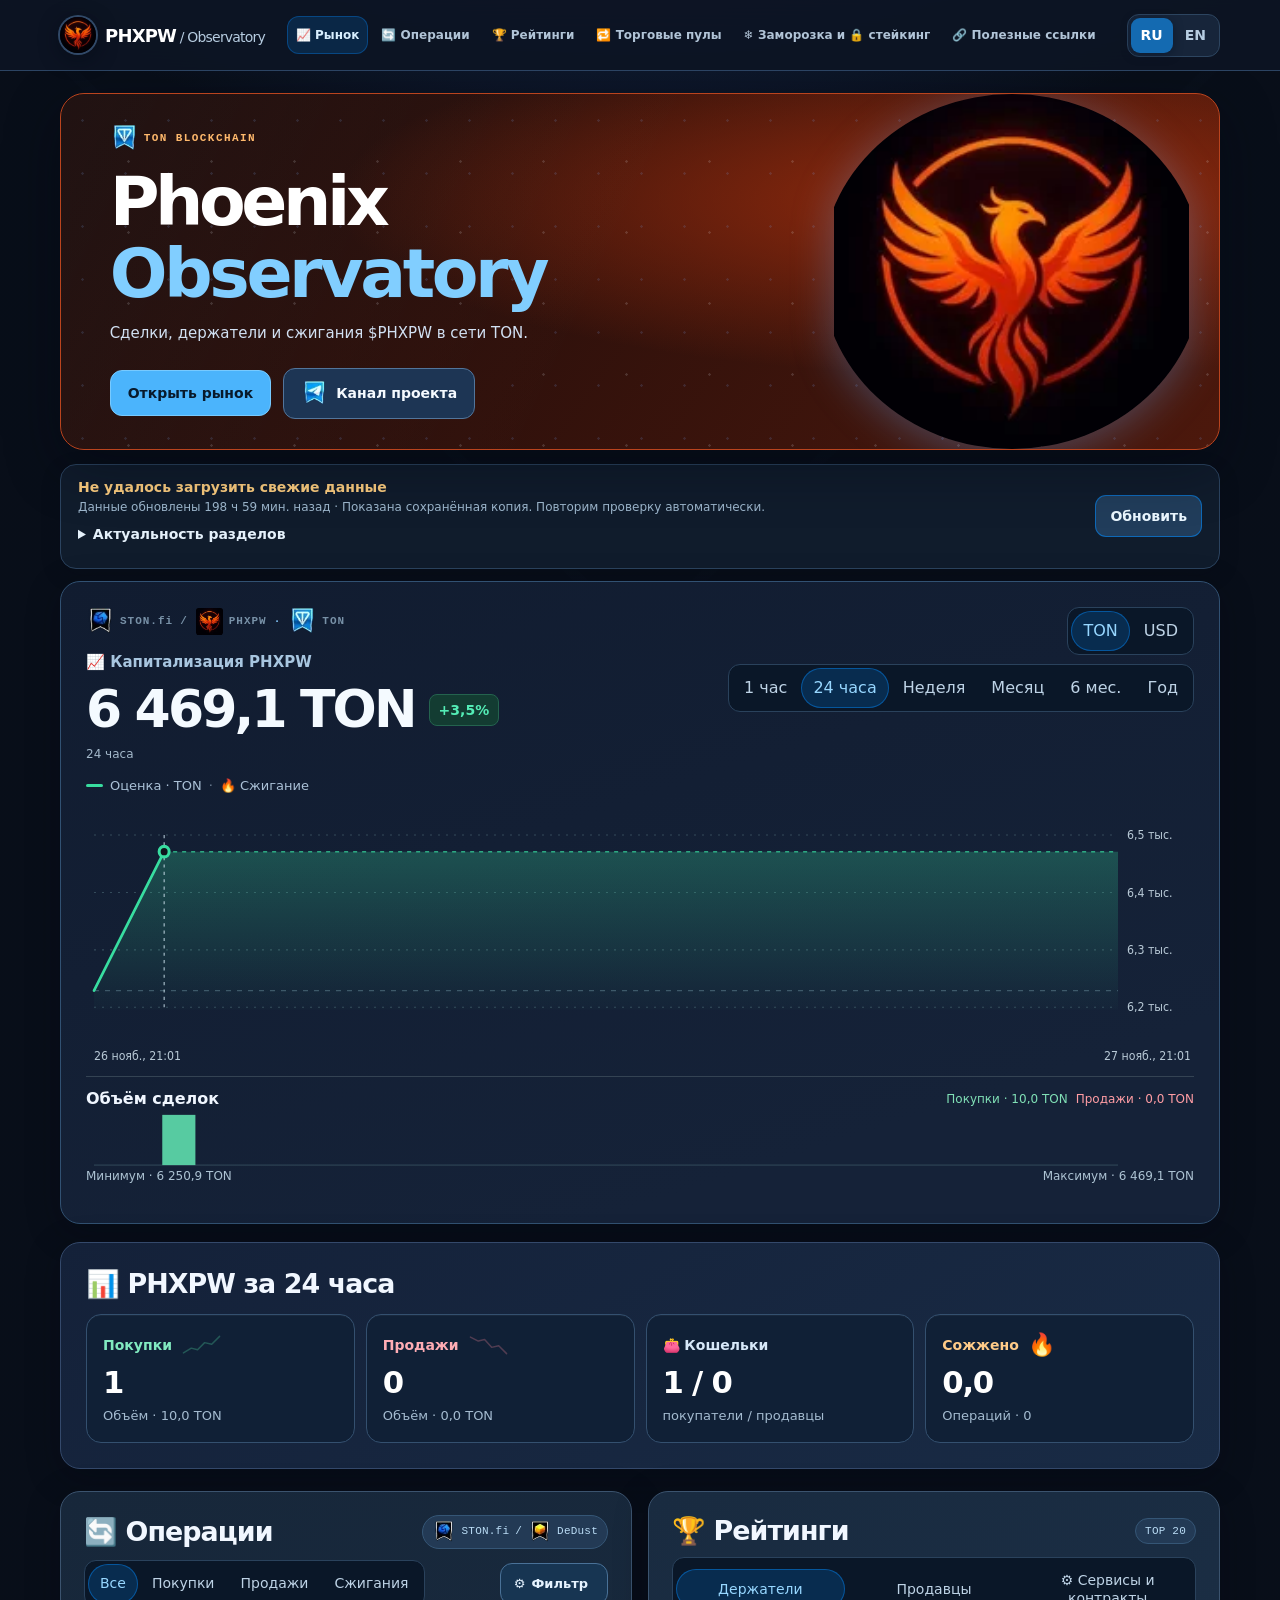
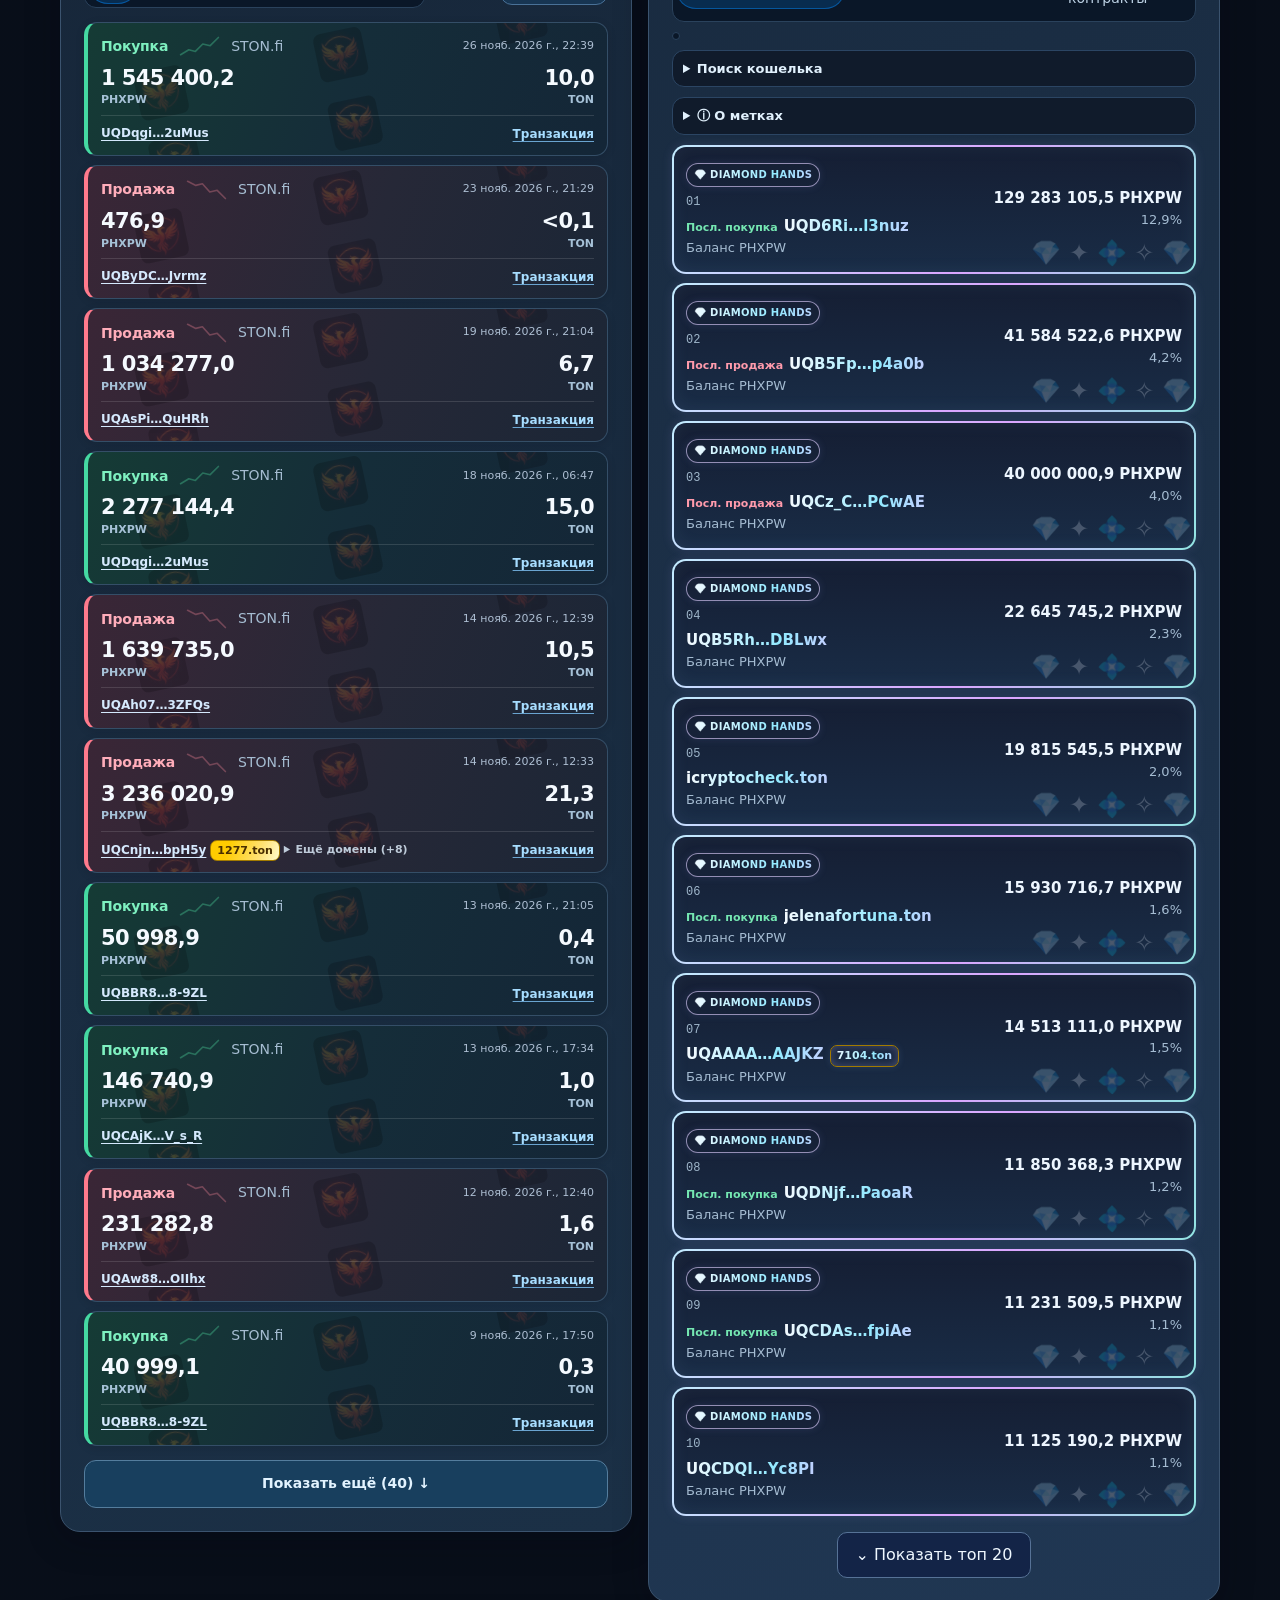
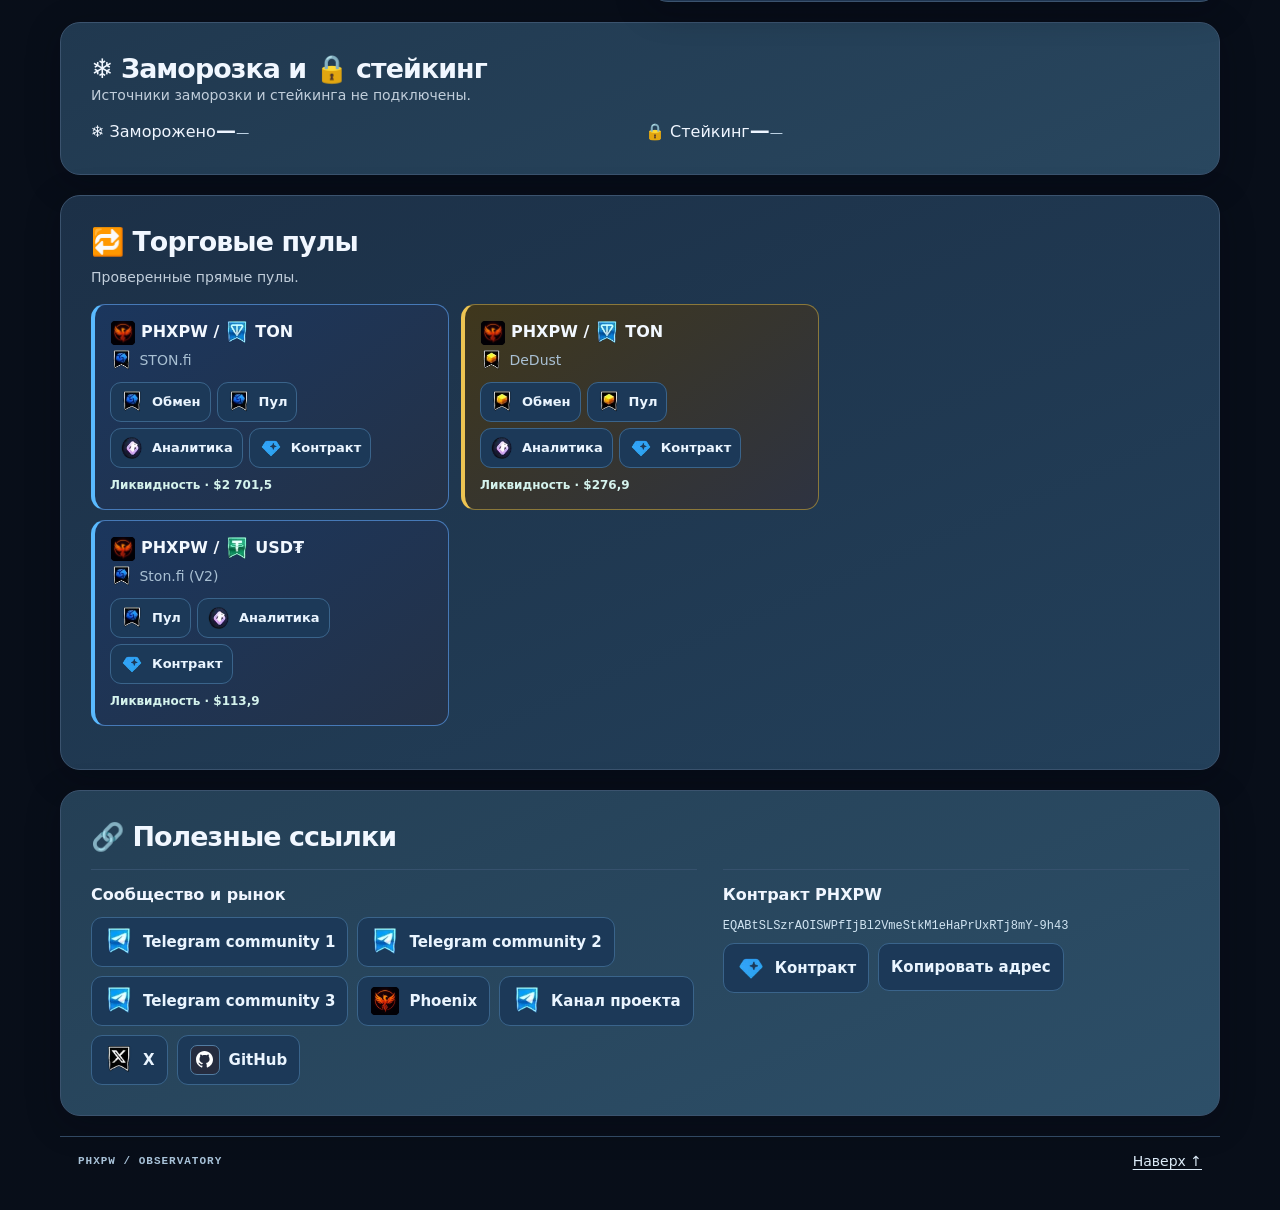
==== commit 1d7b6f13: "Refresh PHXPW snapshot" ====
--- a/index.html
+++ b/index.html
@@ -1151,7 +1151,7 @@
 <section id="links" class="panel resources"><h2 data-t="links"></h2><div class="resourcesGrid"><article><h3 data-t="projectResources"></h3><div class="resourceList"><a href="https://t.me/+5gUYq_iIpi82NDVi" target="_blank" rel="noopener noreferrer">Telegram community 1</a><a href="https://t.me/+MQzPg8BtXeljZjJk" target="_blank" rel="noopener noreferrer">Telegram community 2</a><a href="https://t.me/+Nk6qryrz6EkxZWRk" target="_blank" rel="noopener noreferrer">Telegram community 3</a><a href="https://phoenixpaw.io" target="_blank" rel="noopener noreferrer">Phoenix</a><a href="https://t.me/PHXPW" target="_blank" rel="noopener noreferrer" data-t="projectChannel">Канал проекта</a><a href="https://x.com/PawPhoenixoff" target="_blank" rel="noopener noreferrer">X</a><a href="https://github.com/Freebielife/PHOENIX">GitHub</a></div></article><article><h3 data-t="contractLabel"></h3><p class="contract" id="contractAddress"></p><div class="resourceList"><a id="contract" data-t="exploreContract"></a><button id="copy"></button></div></article></div></section>
 <footer><span>PHXPW / OBSERVATORY</span><a href="#top" data-t="up"></a></footer></main>
 
-<script id="snapshot" type="application/json">{"schema":1,"token":"EQABtSLSzrAOISWPfIjBl2VmeStkM1eHaPrUxRTj8mY-9h43","updated":1795794141,"errors":[],"refreshStatus":{"holders":{"attemptedAt":1795793938,"ok":true,"lastSuccess":1795793938},"burns":{"attemptedAt":1795793938,"ok":true,"lastSuccess":1795793938},"zeroBurns":{"attemptedAt":1795793938,"ok":true,"lastSuccess":1795793938},"trades":{"attemptedAt":1795793938,"ok":true,"lastSuccess":1795793938},"rates":{"attemptedAt":1795793938,"ok":true,"lastSuccess":1795793938},"pools":{"attemptedAt":1795793938,"ok":true,"lastSuccess":1795793938},"identity":{"attemptedAt":1795793938,"ok":true,"lastSuccess":1795793938},"badges":{"attemptedAt":1795793938,"ok":true,"lastSuccess":1795793938},"domains":{"attemptedAt":1795793938,"ok":true,"lastSuccess":1795793938},"fragmentNumbers":{"attemptedAt":1795793938,"ok":true,"lastSuccess":1795793938}},"holders":{"totalSupply":"999738889","holderCount":212,"holders":[{"wallet":"0:a2cfbe05095da5625bc53c46212f726a97c5b020eed0bdbbd84fe2d01f44a6b4","name":null,"tokenAmount":"222071502.999264698","share":22.21295034560416},{"wallet":"0:fa4627938c029072411154d942b529463a075fb2608080b23669b015cffb65de","name":null,"tokenAmount":"129283105.506726018","share":12.931687156437706},{"wallet":"0:3dda86cddb058a53c8cdb6701a11abe61d5a2c03706c89220d2891d623298c76","name":null,"tokenAmount":"100000000","share":10.002611791967613},{"wallet":"0:20e3ef63db30ac7e4ed4ff80aaa3089cf4b6992ded810fcaa7bb73f6bb3373a9","name":null,"tokenAmount":"100000000","share":10.002611791967613},{"wallet":"0:a00e3a7e0a076556e0b5998bd767a8a3a0377f88d89951dc360046891a33ee2e","name":null,"tokenAmount":"42867026.367235235","share":4.2878222342749375},{"wallet":"0:79169a029e155009850d6e2d2050ae2bf2396b02dd81eaaacb767b33b68b29e1","name":null,"tokenAmount":"41584522.632952477","share":4.159538364517145},{"wallet":"0:b3fc2fae966ea94ae194127ffc2cc8b9d15f6324a8d48ea7fe940f45a0390f0b","name":null,"tokenAmount":"40000000.930170146","share":4.001044809828354},{"wallet":"0:5ea04221c105e6dbfbf7395252dabdf5a9e048cc87ab22bdc0bfd566dd8f96f2","name":null,"tokenAmount":"36000000","share":3.6009402451083403},{"wallet":"0:23a1829cd31a364ee91da65e3ea08db4ccbdab68ce4316a5dad02ea3968086a4","name":null,"tokenAmount":"25891985.701955918","share":2.589874814998411},{"wallet":"0:794611ab23ffdc678431f917421a797aceae74b0ddfc004a5d2bafcf5ef6c304","name":null,"tokenAmount":"22645745.248115436","share":2.26516598456694},{"wallet":"0:2d7075bcc5a3baceff8d869f9c466be6f0ee699700859811ad9da68f6aacc89a","name":"icryptocheck.ton","tokenAmount":"20066545.53437412","share":2.007178649861856},{"wallet":"0:c1061b7d5c7947ddd323c2da76f12634b7ccec952a173196900eac46da74e13c","name":null,"tokenAmount":"16166831.819086669","share":1.6171054259235351},{"wallet":"0:389d4962c84f46cc801a1996281be0427823b57a468d6bd4bd4d822c191b3efe","name":"jelenafortuna.ton","tokenAmount":"15930716.743452605","share":1.593487751525549},{"wallet":"0:0000000000000000000000000000000000000000000000000000000000000000","name":null,"tokenAmount":"14513111","share":1.4516901522673487},{"wallet":"0:cd8df31d84e4a45ddcb3ba271bf6bafb3add6e9259f94c5806721b6381cecf6a","name":null,"tokenAmount":"11850368.313069796","share":1.185346338274713},{"wallet":"0:8302c9b8658c021043e578cc7594ba90936f82408cb71c086dbf937629d49fa6","name":null,"tokenAmount":"11231509.53909334","share":1.1234442975733177},{"wallet":"0:834086f98967ba5e0ea09deed2a3863f2ea73f18ff0ac42ab83dc9a20c7f5873","name":null,"tokenAmount":"11125190.2280843","share":1.1128095896331887},{"wallet":"0:c1c7ea33b5ba3ea37328fd64f510182a10a2e33ebb9b704548fb9e0a0d82d99e","name":null,"tokenAmount":"11000000","share":1.1002872971164375},{"wallet":"0:8505a09d3d8127355ae4f4172994d586cf15f1776252393283166e295343e6c7","name":null,"tokenAmount":"10464634.389033516","share":1.0467367533837644},{"wallet":"0:fd4d69fc37aa993ed40f63043b95483ccc5277e871252c6c9c41122092d7e813","name":null,"tokenAmount":"10000000","share":1.0002611791967613},{"wallet":"0:46ed66e61464fb5c9540a756c04f368100665b572920b19e80558d4f04f4dd7b","name":null,"tokenAmount":"10000000","share":1.0002611791967613},{"wallet":"0:cbae32f4468d0653d57f63c52340bcc1f2f21c02474b010db2dc9770bdf4f016","name":null,"tokenAmount":"10000000","share":1.0002611791967613},{"wallet":"0:37ba9595ab10537268103c525a4118cf7509f7b9be3e62fdda09d81f88751a48","name":null,"tokenAmount":"9904530.38","share":0.9907117237288946},{"wallet":"0:76651f262a74d2252ee3d062c2d0f67348516acb32e0119e43953eab6ed8c2c3","name":null,"tokenAmount":"8711020.635507773","share":0.8713295772880325},{"wallet":"0:0bb07be4c4c455166edf5d8f4b1d23ffc6fd8625779ee05c2d0603422f4bc8ac","name":null,"tokenAmount":"8159170.184053608","share":0.8161301189568517},{"wallet":"0:5d477e6aed6786c7c45f53362be81387e3972a61e271c2f74ef156ea831dd1cd","name":null,"tokenAmount":"7717223","share":0.7719238578104367},{"wallet":"0:847549ed1b08420218f4bde14cd022c41c22ef6cc9979fb0bac053a59cf7f6c2","name":null,"tokenAmount":"5248525.285261075","share":0.524989609087926},{"wallet":"0:93cb79a5b69b0029bb3518edc40a2e540494d96d65a22d37326eac1ec7cd1e1d","name":"exton-baza.ton","tokenAmount":"4500000","share":0.45011753063854254},{"wallet":"0:b2307d77eca4a5f6acfa0b0ddbee7b99e33d52f9d7938419b7d116099e7c4bc2","name":null,"tokenAmount":"3214392.431668877","share":0.3215231964102256},{"wallet":"0:61a217404c7dc69aea52e8d796d8b043ae23584025a4f700f545a344e51021a6","name":null,"tokenAmount":"3153473.341288025","share":0.31542969629223105},{"wallet":"0:132baefab80ce3cbc00a5ed16b822f1b00f23fbd9afa1ea427f6623c8ffccae7","name":null,"tokenAmount":"2232876.712646002","share":0.22334598935922778},{"wallet":"0:74abdcd6ecd7aaa4974a81c2ffff38ad64a72ade2f9c6f5bb7c0d640739cddec","name":null,"tokenAmount":"2204868.652267078","share":0.22054445180906412},{"wallet":"0:a78e7fce81a540499e4cfc4f3a113eea0670ff69e2785f6949b9707afaff9ba4","name":"7714.ton","tokenAmount":"1982436.03816","share":0.19829538092120771},{"wallet":"0:2441f63c7f89bcbdda103c03366efde3a4f615728fffe05342b276c95e532f7c","name":null,"tokenAmount":"1776423.761194791","share":0.17768877261258476},{"wallet":"0:4fd53a09fbd5edf67c31bddb75eef844985c6c7a0017d50f3f739b944f22c1ec","name":null,"tokenAmount":"1640174.234973782","share":0.1640602614363021},{"wallet":"0:c643d865ccbde7e69b6bcd7887901b661c9468933e649bf8e93ce4a8c200f5f5","name":null,"tokenAmount":"1565000","share":0.15654087454429313},{"wallet":"0:ea822255ca92ffd7cd0dc149eaadb880592e56fcd9d83389e90dedce7edb36b8","name":null,"tokenAmount":"1545400.21142117","share":0.15458038378070638},{"wallet":"0:11a5fe184cd7c721351765660731714b40665f6e333c6d668579f69a58ba219a","name":null,"tokenAmount":"1190200.437630717","share":0.11905112932250023},{"wallet":"0:f0f058d01b183c9e7050e6ae2d01cbf086262cf84f1aa3c121bd6a19387561a5","name":"makar-78-rus.ton","tokenAmount":"1122991.328776087","share":0.11232846307493066},{"wallet":"0:2d26a1c3edf31c9eac5cfe3b0d150cb13255eec45363277b6b8131f85c3495fd","name":null,"tokenAmount":"1053919.771672101","share":0.1054195033591517},{"wallet":"0:cd050db2a939e23a194604e4100e9c0d37b6347a48494fe71fd8acb8accdbe11","name":null,"tokenAmount":"1023694.567502094","share":0.1023961935226963},{"wallet":"0:a0728c3b70fa4ee13925ce445ec072ec0a700d13d35bbb472075ea9e4a345e35","name":null,"tokenAmount":"904109.902640391","share":0.09043460373385465},{"wallet":"0:f52986152cf7f8225e9f27a845fdd4bc7d59ba41ab0e5f7cc5226ed93606c7be","name":"ludomen.ton","tokenAmount":"836388.734","share":0.08366071813377263},{"wallet":"0:808cabf1ee3870955dc5474b9c31c14058d4e26b6fea1d2d4c23b74b2f3dd5fe","name":null,"tokenAmount":"827914.860700936","share":0.08281310948392406},{"wallet":"0:d37f236810a459ee66adb7dcee47f209e449661adabaf3bfdf47fa55e993cf29","name":null,"tokenAmount":"794239.913819174","share":0.0794447352761901},{"wallet":"0:7833f01bb68a688c8f84aa837d75f359b127c52dc1d99982505cfdbf04895ace","name":"exton-wallet.ton","tokenAmount":"772389.850936312","share":0.07725915830971661},{"wallet":"0:4fa6da0e604264b3ed26fe4ea6542723426a162346b13ecc502308d056ad9191","name":null,"tokenAmount":"756931.306201094","share":0.0757129000911651},{"wallet":"0:d4b66b7e14c7ce216ccc1592b5e87d0fdbcece3cf3b5031ad1f3411fc9a7d159","name":null,"tokenAmount":"697661.712504274","share":0.06978439272299569},{"wallet":"0:4147c3f5fc0fea242e83bba442a4bd2037111d0c301d4c89ee0c948ca27cbcfb","name":null,"tokenAmount":"601908.215788893","share":0.060206542169321677},{"wallet":"0:86a48b8e9e641f07380d695ef2fcef01e204783ff76565d0f2555607781c9df2","name":null,"tokenAmount":"590853.733325399","share":0.059100805202887234},{"wallet":"0:82cb87942380a3b02db50d4ec43e844fc22f7bf27cf3353d464e0dd69beaaf41","name":null,"tokenAmount":"584341.898331366","share":0.05844945162790061},{"wallet":"0:6498aab72371d590797128d4bd292d2d69c3d49c6ef4e6b43d49f0e769967178","name":null,"tokenAmount":"528829.252089725","share":0.052896737128900966},{"wallet":"0:52dd535659e131bcb2c0f25432d314327e1c62731c97c2cca6d190f24843bd36","name":null,"tokenAmount":"509931.775911805","share":0.05100649594834407},{"wallet":"0:e67f4607477fe4b693977bfea6bdacdc46b3889cd22594b73bb914ece611c290","name":null,"tokenAmount":"509074.022156283","share":0.05092069817004818},{"wallet":"0:751187c16b40382fa025d9804f63fdafe27a81bac98529e8a51049b946757e64","name":null,"tokenAmount":"500000.253691209","share":0.05001308433558485},{"wallet":"0:e6cb5695f9ef592ff6a11a02b0d7351b1f02eba9846a8e75adb0070a1b57b8ab","name":null,"tokenAmount":"500000.000020351","share":0.05001305896187369},{"wallet":"0:071a94ea2b0e0a8b68fbda06c1ce3cc83799747b94a38318477445d572052ae3","name":null,"tokenAmount":"427023.767449525","share":0.04271352971741054},{"wallet":"0:dd3f486738206e7a1f2e5367054bfa83dc4631917dfec47428cabe3354b5aa1a","name":null,"tokenAmount":"409198.258352457","share":0.04093051324248896},{"wallet":"0:8a246ffd172f7a7df4f15332534d438149c81fe24e40060f5c0c577146cdc0ba","name":null,"tokenAmount":"368112.93387423","share":0.03682090773146167},{"wallet":"0:40fc28ddacdaac16c142d5541edda0a98db1568e3bc92966d89ec215331cc359","name":"richton-bank.ton","tokenAmount":"329000","share":0.03290859279557345},{"wallet":"0:4efaa483a17a0d61504f852a6405cbddb0e6b60b9eec1742b6828f259f0946ff","name":null,"tokenAmount":"321953.176118456","share":0.03220372635903893},{"wallet":"0:b023bc77959de984d50c4d3ba147517a6c6dbff3415af963feda54ce11438241","name":null,"tokenAmount":"313936.523000062","share":0.031401851668897314},{"wallet":"0:60a2ffce8efaf624e4eeb75aaf82baf21d21a94305fd67872ab9b6724f6361a5","name":null,"tokenAmount":"304343.879417611","share":0.03044233677075765},{"wallet":"0:066efbff4551bf1cd60f37574444e02148cbdc4306bb6e1958111595ebc6da0c","name":null,"tokenAmount":"269088.693125824","share":0.026915897349455212},{"wallet":"0:fbd20dae573403baf06e1e4e93f55797159c8c29017989cad14425432ef8c262","name":null,"tokenAmount":"235556.772018865","share":0.023561829454737254},{"wallet":"0:7b7e6b0ac52902675b047381983bee5f49bd752d795f6c75594141f2f4fc006e","name":null,"tokenAmount":"226773.918137307","share":0.02268331467670925},{"wallet":"0:d9df83d4746601dd446329c952519cbc47ef8d9f1f0f422e36fc45257099380f","name":null,"tokenAmount":"219563.083597025","share":0.02196204289068373},{"wallet":"0:6259eb262c82576ed3885aa09c3ab2bbbbf702e0a6f7d6bf411c6ffe92b2b87d","name":null,"tokenAmount":"215159.503709712","share":0.021521569889606646},{"wallet":"0:b32814dc5cbcbfa54c7ddaf7f85076fbb336c3c4fe57bd2a6ee55c707a97f5fc","name":null,"tokenAmount":"209372.939195849","share":0.020942762305193173},{"wallet":"0:d0ade5ceb30fad216602c06d79beb18e5188beeb641287c3a13758971cbfd177","name":null,"tokenAmount":"207673.462464809","share":0.020772770245292418},{"wallet":"0:408e38c91e826c2573b3e004a7bb27c7f1ef5300884e4dbc5141938e2f82720d","name":null,"tokenAmount":"199339.110911539","share":0.019939117414041},{"wallet":"0:1f0902312b248921b12f18d0475a49b7f57487f317c8cd1a7b0c6107291d9dad","name":null,"tokenAmount":"198502","share":0.01985538445929155},{"wallet":"0:eff1f4e9887da0cf6a98faeb4029ab8357c57a49a4c220a6ea9385fe864d1d6c","name":null,"tokenAmount":"179573.852730361","share":0.017962075368497643},{"wallet":"0:72acc9709514ec43db331d707307a58177429a5a368769727e24a16ae783779d","name":null,"tokenAmount":"179367.792461016","share":0.01794146395969758},{"wallet":"0:581491f3a42362a4d456858dbf1120d8f99acd13330c1255de2d12161b0f2c09","name":null,"tokenAmount":"170016.00047264","share":0.017006040511508},{"wallet":"0:d2bdf6714926ffc3fb52f0d4c626851540d9720638045a5eddcedf35e3206a4d","name":null,"tokenAmount":"159500","share":0.015954165808188342},{"wallet":"0:ffd3e37d21f51a637a32c55b1d8cacfc21efb03d65d2bfdbd6c22538682b0bfc","name":null,"tokenAmount":"156892.020303241","share":0.015693299723508206},{"wallet":"0:6bc3ccaa90544141445e7b7d874c516db43f8c75e44c053d85167459ff4f843d","name":null,"tokenAmount":"150107","share":0.015014620482568825},{"wallet":"0:c022f8905393d3c1c0114bbcdc67e57affbbe45de78f35a481878d7c260148f1","name":null,"tokenAmount":"150000","share":0.015003917687951418},{"wallet":"0:63fe9b0b50aa315d8aba466a4ddd08ce47635c36d460b74bfbb333edc859ad01","name":null,"tokenAmount":"150000","share":0.015003917687951418},{"wallet":"0:56ef2c3e3887d91a5ed3bf15b4e05b9aca550d5e6db53a1a2ece16399f655037","name":null,"tokenAmount":"144574.487917574","share":0.014461224776620048},{"wallet":"0:1fdd0aaf5442dd814552a1963010a4e9715d9ddac4c4c89977f23603472255a4","name":null,"tokenAmount":"144428.331904332","share":0.014446605358004834},{"wallet":"0:779dcc815138d9500e449c5291e7f12738c23d575b5310000f6a253bd607384e","name":null,"tokenAmount":"142665.741340805","share":0.014270300266453375},{"wallet":"0:96786d78fe856e618553d3ec68b2abc2b3091613bc1be63af81253bbde05eacd","name":null,"tokenAmount":"134103.746338268","share":0.01341387714470193},{"wallet":"0:eaa3dd54cfc357bb5fb6edcd2d4af81b1ced2fc54994b0f177ea020740b68a57","name":null,"tokenAmount":"128163","share":0.012819647350939451},{"wallet":"0:b3c2ca0c6a0b2ad13b02830077dfbc2a22df9103272c341ba8638df3d4a52558","name":null,"tokenAmount":"125000","share":0.012503264739959516},{"wallet":"0:2630c1945eeda499997b0353633e11a21ef6696ea284e11e804446bf7b762229","name":null,"tokenAmount":"124926.203953864","share":0.01249588320794671},{"wallet":"0:bdf6cf18679ba1a0b5ff09cd6670c99da146ddc4785a27b35b5dc04593e34734","name":null,"tokenAmount":"124842.900193021","share":0.012487550656141476},{"wallet":"0:d0ea4b8aae3c028f01cd87860dff17f4a38e09a9dc2067aff0dbd31035442409","name":null,"tokenAmount":"114676.487764466","share":0.011470643887742773},{"wallet":"0:5449a471651517777a248c858b5dfbf351ea954ad9e1b26ba189e7ad45ffa289","name":null,"tokenAmount":"100031.533944316","share":0.010005766010000238},{"wallet":"0:21d3bfaf8ba7c778041b2fd8d960abfb610768ad97579f23bfb2e9b6dcd3f764","name":null,"tokenAmount":"100000.258054154","share":0.01000263760412285},{"wallet":"0:30f3c46e69cce22805cb91a426231116db3c4aa8d12bae275a24b1c49ec5ce20","name":null,"tokenAmount":"100000","share":0.010002611791967613},{"wallet":"0:796c727580075a0428c01544d32e6e6e97e7670e411726327279674e0e38d9b8","name":null,"tokenAmount":"90698.211153404","share":0.009072189963934073},{"wallet":"0:7d962ba2e27ef4e5176ca94db7916bd36f7cf9a57ec64af3884427e6ad72790a","name":null,"tokenAmount":"82567.188610457","share":0.00825887534424571},{"wallet":"0:492903dc7a7790c47bad8795f2a736ba60a9aa68f6c5744c055ab8409173b7ad","name":null,"tokenAmount":"79291.084113119","share":0.0079311793294778},{"wallet":"0:fe72f474373e97032441bdb873f9a6d3ad10bab08e6dbc7befa5e42b695f5400","name":null,"tokenAmount":"77777","share":0.00777973137343865},{"wallet":"0:b07cf732a2490bcbeccc3d624aae40ea6fda5c3cd6bc62dd9424ee0617a9d923","name":null,"tokenAmount":"77638.053202781","share":0.007765833064715461},{"wallet":"0:b3a06e95ca01d771cb101213248cca4c9ba930593fc97e108034e614c1fc2a93","name":null,"tokenAmount":"75004.581635317","share":0.007502417127170193},{"wallet":"0:1d06760fd238e81a416517e50cd2d0e5f5c970cb168d642da1d31275754d417b","name":null,"tokenAmount":"73945.60946197","share":0.00739649225168533},{"wallet":"0:4ab723f479ad7995f38af451e6d68be9e7c18a388e2d8c3fa088b4a68aa81636","name":null,"tokenAmount":"70000","share":0.007001828254377329}],"asOf":1795793938},"engineVersion":"1.3.0","methodology":{"valuation":"last observed swap in primary_pool times CURRENT total supply; not circulating market cap","primary_pool":"EQAdltEfzXG_xteLFaKFGd-HPVKrEJqv_FdC7z2roOddRNdM","sellers":"sum of successful supported native TON swap sales; service roles excluded","holders":"balances excluding known services and identified contracts; unclassified accounts may remain until verified","burns":"accepted burn notifications and zero-address transfers shown as distinct evidence","usd":"historical TON/USD rate from CoinGecko","history":"incremental confirmed swaps; missing intervals remain partial"},"serviceRegistry":{"asOf":1795793938,"source":"https://github.com/tonkeeper/ton-assets/blob/main/accounts.json","sha256":"4286bd47e11399901a7d713c9e98a5dba17300d76fe272f4f5d46110a84f4e2e","entries":{"0:ad8afecfacc248996885d8be6824280f9f3a7e54c2f6080b7971b9f556c280c4":"Crypto Bot","0:dddcd3cdad60af4c0d69389f567ad51d0c263fa4968d655ab424c69aadaf9322":"Wallet Bot 1","0:436a76c2794a88e3fbfec6b9c0374fc8db046f10868b835420d9937973a665d4":"Wallet Bot 2","0:6e814e6450e8c578067bb656298fb4d01397dd15018d7f34dc369eaba4c2111c":"Wallet Bot 3","0:5f00decb7da51881764dc3959cec60609045f6ca1b89e646bde49d492705d77f":"OKX 1","0:f15db2c62cd86aff0860d39c491fc73a31395fafeb5945e644498562260c782e":"OKX 2","0:e7e86da08742ed933434ffeb8f08a63c7e100ee842e25f599a9cbf0891574a6c":"OKX 3","0:0338def34b84c6ee9134a04ab1601450be446340a37ae259de57cb37bdb590cd":"OKX 4","0:a30a49ec725e9f57244b66af4c2da7ab76004b4fce80d3a34b1cd0c37762abce":"OKX 5","0:24da1e7b8da901e5b3dd0f98c397feb6e5a5ea483195a8b6bd0682cf2c5327ae":"OKX 6","0:7f2e84c723d8b6b6b1aacf810c8c26ab23c22022b464b87104b2d3065b0ea70b":"OKX 7","0:854ec4521efd52ad43bcf1988e4c44ebdf9a26ad18fa51abfdb685fc3b348a5c":"OKX 8","0:f9bdc0de461c1a2e002fada9550bbb095c8f9f73668d70c517a9cc7e050f8e5a":"OKX 9","0:9b9b739de2527ae72d21083f5198d710c7288453b4733e57ecadb2e189ac829c":"OKX 10","0:b31535e934db05bbc220267467903c8108bdabcbc2a06588838b726ddf589ef0":"FTX","0:57eb74407604a19f7e04005315ef70aeb7b675e6551977586756f6baf12125ee":"MEXC 1","0:1c7bd690f4f93de8b93db5790129dab65926c6e1fc9b57380089db5529516630":"MEXC 2","0:d887d0e2d1c4fc4126e71c970d33ab1896940000eae703bb1ab6cecc830777e3":"MEXC 3","0:7994848c1fcbcbc57a6a5a987b66eb424b8b54e10759b6b514a66b600c2b0eef":"EXMO","0:8d195793baad9a08c46dc353aebe999341dabd07721b9725f19e18abc3d10d92":"EXMO Cold Storage 1","0:26ab8ae763a3a7c3067d882b7b01cd5d37254cb8768f57b6a47c00028effc7b8":"EXMO Cold Storage 2","0:0130c77346e9ed82df677d107ad6a775c11f9c18f6a05c0dd17906b355850dad":"EXMO Deposit","0:342a359e38357c083968129fddddf049ef5c47315bfbef27505a356bf9f02d65":"CoinEx","0:555f3053e257130374bb831ae0e219e5e5f9ec0ca8f8a0d133369d3d690c64c2":"Huobi Deposit","0:85af78e8d035e920117cda654615cdf371d464480b629e110d3c5310d85ab362":"Huobi","0:80d4123841167ca989ac912443cc99a4b9c1a87584536427ff6fd85c92395ae9":"Kucoin 1","0:b37e57033db21d10b950e6143b658c10c3bf425bd193025960aef7f22dbcf4fc":"Kucoin 2","0:07ce60b7e5f255a88c3707f3fbc79e2cf924ed6b4b7d09c6324f0ba2338a48fa":"Kucoin 3","0:a14b1f452385b2bb984ad2c4441e1d23cae071fdfc096dfba53ebba3b6ff1d10":"lbank.info","0:75726a716f747e60b0371cb0d5d35471e8e1e931003fecc3a0961a8bd82c09c7":"xRocket Bot Cold Storage (Old)","0:c1dc654b598ab84cda4f12372efed8907cedf0901865a58649087373e01b1c24":"xRocket Bot (Old)","0:45614fee399c43d77bb597558791831bc0ee31754cbb2b5b1fbf5a3488ed9940":"xRocket Bot Cold Storage","0:011a8f0a0b36b779af033473274966666d1cd6fb4e77df679375fbd6f970d012":"xRocket Bot","0:c3f1da8ecda8f8cd42bace224ea3f1b6971eaa7f54c492d4d190527b4f573f7c":"Bybit 1","0:4a1f3ebcc66bdcefa90245bdf541a50ada1c688a487534b1587abffd93038834":"Bybit 2","0:cd525c15904d7b4027eae08b318624260f371ce8c9f4fcca0cdb7b583854107c":"Bybit 3","0:ae62a192da96e266161a702cc9f6de91c0c3441f17ceba51bc442dfb2031a30a":"Bybit 4","0:e3ce05c4da977132c24a3b102da8b5fbf2ea9173337b49de346e4a4b057f7579":"Bybit 5","0:e33ef85d174eb457c072d1ee10215b69ab9b64192f7421302ab1c8e26b7ad4bd":"Bybit 6","0:7f97f36dda3f7dedc9e12f8c09c4f89e7fbc17527ab3f67de4c3b155297a56e4":"Bybit 7","0:7d133d4e425c8e00de015513a44e66e6d163b21e71720aec7579965e5de28c55":"Bybit 8","0:f2dc1860686cd658987e2bed8216532d8c004460dadea907cc7d4ad7236c496b":"Bybit 9","0:4a1c20bc9a6f9294f75f1c87a7f383a8b73a483a2e6dcb3630ddbe78b3ccad00":"Bybit 10","0:008bb088e81e38d583826901093567027cc1575ec744ac354fa4eeec302d166d":"bit.com","0:1882478daef1b7ed200cbbdc201bd4ed0b24c2e5f1a4c7c15aeb7e3b1a759193":"Coinone Deposit","0:a4d2072b1edc1355fc7fbee0095beec7889a2d3cfaa9edcf2ce9e128631abbd6":"Coinone Withdrawal","0:f3f4ed0913ab555d023745058f1a6c55a49d4876593cb9bdab1f780a99b185bc":"Paribu","0:f9873509de5a2f97f7b2805f5f7aafab447f43c91e751cc8efabc6d2ea09d78a":"BingX","0:b496b8f73b469ff06a2d89e62c4d70a103fc228c821537b49dff092060bc281f":"Gate.io","0:60ff0b28e2b3839bef250a81be9f2e78a6265b980ec5d24df4e44bbff2c3fb25":"TIDEX","0:23eef28b6da5a368d6c0b8028fd5ed47c26758676bc9db1b5653caaadc969f91":"CWallet","0:00ffafa9fb3d4f837824436d19953c792be6632af73a9b82c4dc69ca07195087":"Matrixport","0:b58c73481f25a280f9705ab3424be850614d823256263ecfa049fa9fb917720d":"QMall","0:00b402b789e5626e1c61b50c5dbe2024426e92f16c0c2fb735396df96046b5fa":"BIT","0:2c54797319837b4c6d014fc991c1a8d4294dfd4d6cec4937e370f1f27db0423f":"Bitforex","0:6a5a76a1538cf9596590ec3708470649c342624bf92e63a6a7a15254ededa904":"Bitfinex","0:59b065c5d66261a5317660e96eee476aa6a11b749bdcbe8c0d1f3dbf24200d1c":"OMPFinex","0:3cd5ad54b190a71caab984b0f210e3742c7f2147b7e9073377d7c6b470017362":"Bitrue","0:6c53cd87cc0d33486db42c1c7fc03dfaeb2f7b815afc368ab1aee567edda3f72":"Coinspot","0:9a582c23266b8ea47eb71118a3c040d42b230b2266fecffe2d3cd390c0922c35":"BigOne","0:dd528505af15c6e5206bdd8f6c9a3b541f80ca98ae8a5066ab3ff8de1ff5e678":"Farhad Exchange","0:2b6f3cda567c385f0645486f3c665a451f56b2969d1be57d86eb77c6077a81d1":"BitTime","0:cdf7f0d7c09036f064272e3c429ed570be49ef29eb3a735b64bbc17915073732":"Bitget","0:e9c0a24ffaa6aa4f228890e71ae9550bfc53a6c57e643bc31c240e18727ac1ce":"Bitget2","0:336502faf83ef5b532d315ba71450b661c90e83fce64d8bc1fd2bf642f3555d9":"Bitget3","0:b308c7f9b4f596f6250175885972549871b05c70ed3619fd5a939401eea972e4":"Bitget4","0:e2d1df206b372db1f3b890e60d185b67aa0c9f1b6b6ff60a05091c8c01b40ac4":"Bitget5","0:7a0dc94da9f48b968dfb87be38d4fab7286288db7a04d3081feee177376d9089":"Bitget6","0:8785ef5ebb0fd24c6911d10f43c00961e9748fa54297a1ac517e3c5fe76bb0be":"Bitget7","0:213b6804c2082135a4a803da8e3b30cfed51aee9af2ad2100334b7f4711d3bcc":"Bitget8","0:573dfe99490a041703e977e4724135c5b8bea0bea67839612247451ca9d5c4cb":"Bitget9","0:de2519a527de7e1d4c1028bdb74e022b28a6e370e4fec3fc27d8d971308f99bb":"Bitget10","0:06476e580e250d0abec5c365a711833483c581d57b908be37d56bdb0e338c312":"Bitget11","0:c9959a997e1d4e4383d8db37b86d2101ce78dcf1f1b3904d9888fe572ef0efd4":"Bitget12","0:c07e51e5b694937758f45f4003071c84f4c4a68bdb168a22c3d6c8b89cd6186f":"Bitget13","0:1797a5c4c50a2b312ce9927ff6f12efd3b0b58ff311445118c2d2e64312b5d79":"Bitget14","0:6083005b354ab1c4785aa8ce8293ee5c9c182e9248f27e9c9074f35c16342083":"Bitget15","0:f99b14600ae44d2f12b178e8c6eabd78892ae82c5e45b6898f9deb7eb203f9c4":"Binance","0:8e91b50381c36dd42accdb51f5cb5d96848568b4924f8079b1a5ae7e10f43eda":"Binance Hot Wallet","0:ca1d9edeef40b3a9dbd9082f3767859547c3ce0bf641d09d58e33a3cf06fb309":"Binance Hot Wallet","0:a2faca7adfebd5c5970108d1f79065cef32b0c143fb13489066b684cdd7ee95c":"BitMart","0:5d5a830e48214791f4ab5352900c624d3bff3c5efd630196b180158eb789990f":"Nobitex","0:cad898b200a0934ee416c2039bbf3f5d7f1a323172875b3c19d378a6f540f7b1":"Nobitex","0:4532d5bcdfb05d3275cbf255bc91c3635cd48d63b719441581c5542a4750fdf5":"Nobitex","0:a32d52ced80a23fe4fe90ba94593ef686de03f9fbdaa069e642826a95234b982":"Nobitex","0:fac8ffcb6f89572a1232d59e91c65909ae408663fd2ceaecd35f35b5e9d670f4":"Bitpin1","0:c14ce5d772539be26fde315a505a1e0514104e76eef776f0b845e57df0557ddb":"Bitpin2","0:dd36441bf4aa8a6a6ecfd763efde1eb82dd86bdcfb1456b45ff4b73f87657184":"Bitpin3","0:402f5d4f4f8bea7b0bd511b9d3771834c1a22bbbbc8a326035eb07aa24f5c9f9":"Crypto.com","0:ca6e8f2a3dfc875b8673d8677f3818c4b8c02d1aa481a86a0c61bd09f8269f1d":"Foxbit","0:60def37fb0e6f41b18a73c2496d96b25442344864ca0ed97189a6f37e2439c56":"Richamster","0:97ad93444915089e812238ff10abe9066d0b03ea3dba2a8630fb9c9f88aa455c":"Wallet in Telegram","0:1f5806c73d03bbc96eb7eebf16067f1f2e8e270cfa16d57001aa9eaf7456f008":"Wallet in Telegram","0:1b44ec553616b0e4551037038834bdf0bdaa1f0440e10f3331d9841585612a68":"Wallet in Telegram","0:cf06c94efdae26faaa1d85092fc4daee78eba09e69c36dac051c1d8ffde35f40":"Wallet in Telegram","0:91887059ba56a03790b0696d7a402ac0691dff62fcd398e813f97d3b2736fa58":"Wallet in Telegram","0:6db0f022632b6269f0d4dbf8ea60a8448bbc2bcfc6812e31af8cc6405c268af7":"Wallet in Telegram","0:dd6ff02c59634745529b99a8d5beeea9f6c38a9188e6a7e96a424e3820c8ac0a":"Wallet in Telegram","0:023895aef955024920a291c6f3715e291df1b3dd254eafa8b09e21a2d58d5897":"Wallet in Telegram","0:f5066318091a8cfb530ec732104ce38f7783d92a6679ffcc0ce0960b0e94c7d0":"Wallet in Telegram","0:0c5684355f5410a923fb7dd59314905dc7ff157b28c9130671c7a4f17007e898":"Wallet in Telegram","0:23fe558cdf44249381aef36472e64a5072a24ba97fb61b2f5791da6013aec92d":"Wallet in Telegram","0:b7be71ac1b40e436db36721d9c20e82d44e78fc1e86a8ad15e00b1cc16831dcf":"Wallet in Telegram","0:55b7223f04dd1f2e1b3f28e4ad628fe6cab60004f280fb0a58cd27fc590b2eac":"Wallet in Telegram","0:659dbf460831a72795c4a9a9872fb4a3e7fd302783068dae53e8f2a5c150084a":"Flipster Deposit","0:d0a6eb95408e95ce97b0ca597fc523ff4809523635e8f519e00fdcbdf42f0c54":"Flipster Withdrawal","0:ec85cfc7fd1009362e421b5a0141f510d6540107ab73e7829fda1ef9e97a75e3":"CryptoBot","0:817438e5b0e6eb113ab74d73fc95f7ec19247dbe6ee27a42c3d0164d614c3ca1":"Ourbit","0:66a1e72196d64d6faf48fa4b2ea861f67b0484d2d14a59caf701d8c286ce44e5":"OKX 11","0:419712bc541c4489d6f1c38a105722d293b8847fd54f2717ad69142911b8be5c":"Bitfinex 2","0:6c25b5f2fe5ef1a6a1978f611f61a50883fd50a0822b19176445fca931823263":"OKX 12","0:14de4b02647941779108b7b99be85596260ccde813351000055d744dd8aba04c":"CoinEx"}},"identity":{"byWallet":{"0:a2cfbe05095da5625bc53c46212f726a97c5b020eed0bdbbd84fe2d01f44a6b4":{"checked":1795735332,"domain":null,"linkedDigits":[],"role":"STON.fi Router V2","activated":null,"serviceCategory":"router","roleSource":"https://tonapi.io/v2/accounts/0:a2cfbe05095da5625bc53c46212f726a97c5b020eed0bdbbd84fe2d01f44a6b4"},"0:fa4627938c029072411154d942b529463a075fb2608080b23669b015cffb65de":{"checked":1795735332,"domain":null,"linkedDigits":[],"role":null,"activated":1731149224},"0:3dda86cddb058a53c8cdb6701a11abe61d5a2c03706c89220d2891d623298c76":{"checked":1795735332,"domain":null,"linkedDigits":[],"role":"unclassified_contract","activated":null,"serviceCategory":"contract","roleSource":"https://tonapi.io/v2/accounts/0:3dda86cddb058a53c8cdb6701a11abe61d5a2c03706c89220d2891d623298c76"},"0:20e3ef63db30ac7e4ed4ff80aaa3089cf4b6992ded810fcaa7bb73f6bb3373a9":{"checked":1795735332,"domain":null,"linkedDigits":[],"role":"unclassified_contract","activated":null,"serviceCategory":"contract","roleSource":"https://tonapi.io/v2/accounts/0:20e3ef63db30ac7e4ed4ff80aaa3089cf4b6992ded810fcaa7bb73f6bb3373a9"},"0:a00e3a7e0a076556e0b5998bd767a8a3a0377f88d89951dc360046891a33ee2e":{"checked":1795735332,"domain":null,"linkedDigits":[],"role":"unclassified_contract","activated":null,"serviceCategory":"contract","roleSource":"https://tonapi.io/v2/accounts/0:a00e3a7e0a076556e0b5998bd767a8a3a0377f88d89951dc360046891a33ee2e"},"0:720c2efa91bc6991bccc0901dba9502b3a1ab66517b5b85e34a7bb7cb732c9be":{},"0:2c3e21554f0cc3dfa0e79ba6afefbbc749ea5d55f2f20ea71565a6d334cd90b8":{},"0:ea822255ca92ffd7cd0dc149eaadb880592e56fcd9d83389e90dedce7edb36b8":{},"0:21d3bfaf8ba7c778041b2fd8d960abfb610768ad97579f23bfb2e9b6dcd3f764":{},"0:a78e7fce81a540499e4cfc4f3a113eea0670ff69e2785f6949b9707afaff9ba4":{},"0:4147c3f5fc0fea242e83bba442a4bd2037111d0c301d4c89ee0c948ca27cbcfb":{},"0:808cabf1ee3870955dc5474b9c31c14058d4e26b6fea1d2d4c23b74b2f3dd5fe":{},"0:30f3c46e69cce22805cb91a426231116db3c4aa8d12bae275a24b1c49ec5ce20":{},"0:138a847c2aeeff866804321a485a2785da2416e9f73e43da243af676bc6775c9":{},"0:5449a471651517777a248c858b5dfbf351ea954ad9e1b26ba189e7ad45ffa289":{},"0:b30a0317485eec3aa74fa9ebb311f42c3d5961cb1ee07089d72d66bfa2886053":{},"0:af911a0728363a0cc082d32465736d318ba4199db73a7a397700e29ef89ca9c0":{},"0:e3145c137d0376305cdacd370322748d3dc9b479d0d0509eb8b75e8ccae84df6":{},"0:ee0a9da36628259256415695b01cc1527d195afb211fc74a6c27193cc7d2a225":{},"0:cba7658ff75fe79722e266d40a55a90ccfe24fb7b5f465bbfffdd916aed295ac":{},"0:a97dbc3f2e56c61d96588b1f690bafd598a216227915abb496f3e66ee0ef8629":{},"0:7962dae4b23efa2e8d36e34369c8a2fa3b6c1bb6c97dcc291ea737b2443154b3":{},"0:dfe8e11d7343270ae22c1e78e8befec820c7c2a11e92277f4fd1ca7f730904b6":{},"0:d37f236810a459ee66adb7dcee47f209e449661adabaf3bfdf47fa55e993cf29":{},"0:db8c1690fea07a15d7daee6d8f73b4311a2c33b7bbab7de8bec9a04fdb460442":{},"0:647c8f6c1da620151dc5b6983268120298dedb8bc98a28b2b74269c29a64b68f":{},"0:9e2bbb5ba46abb60d685570202fd2641de95edea2387591db1c953cdb5ab0b04":{},"0:2441f63c7f89bcbdda103c03366efde3a4f615728fffe05342b276c95e532f7c":{},"0:8a246ffd172f7a7df4f15332534d438149c81fe24e40060f5c0c577146cdc0ba":{},"0:f47749eef211cbcba5e3880e2f0b8c7fe41be5a9a066facdf02138678f8bf58e":{},"0:7aa9916e712b42e4dcfff996517194629699df71ead1a7af1314948aa1ebe0cb":{},"0:2a7cc1c4fd9c007dedb3e18e64e41dc882046045a224291bee2c76f0b36c454c":{},"0:389d4962c84f46cc801a1996281be0427823b57a468d6bd4bd4d822c191b3efe":{"checked":1795757144,"domain":"jelenafortuna.ton","linkedDigits":[],"role":null,"activated":1724252796},"0:e4a50142bd792d9f8f4e628eaf12b370be60ced2bf174408e33296cf51db7342":{},"0:37ba9595ab10537268103c525a4118cf7509f7b9be3e62fdda09d81f88751a48":{"checked":1795757144,"domain":null,"linkedDigits":[],"role":null,"activated":1747401790},"0:79169a029e155009850d6e2d2050ae2bf2396b02dd81eaaacb767b33b68b29e1":{"checked":1795757144,"domain":null,"linkedDigits":[],"role":null,"activated":1747059125},"0:b3fc2fae966ea94ae194127ffc2cc8b9d15f6324a8d48ea7fe940f45a0390f0b":{"checked":1795757144,"domain":null,"linkedDigits":[],"role":null,"activated":1724908402},"0:5ea04221c105e6dbfbf7395252dabdf5a9e048cc87ab22bdc0bfd566dd8f96f2":{"checked":1795757144,"domain":null,"linkedDigits":[],"role":"unclassified_contract","activated":null,"serviceCategory":"contract","roleSource":"https://tonapi.io/v2/accounts/0:5ea04221c105e6dbfbf7395252dabdf5a9e048cc87ab22bdc0bfd566dd8f96f2"},"0:23a1829cd31a364ee91da65e3ea08db4ccbdab68ce4316a5dad02ea3968086a4":{"checked":1795757144,"domain":null,"linkedDigits":[],"role":"unclassified_contract","activated":null,"serviceCategory":"contract","roleSource":"https://tonapi.io/v2/accounts/0:23a1829cd31a364ee91da65e3ea08db4ccbdab68ce4316a5dad02ea3968086a4"},"0:794611ab23ffdc678431f917421a797aceae74b0ddfc004a5d2bafcf5ef6c304":{"checked":1795793938,"domain":null,"linkedDigits":[],"role":null,"activated":1710526357},"0:2d7075bcc5a3baceff8d869f9c466be6f0ee699700859811ad9da68f6aacc89a":{"checked":1795646218,"domain":"icryptocheck.ton","linkedDigits":[],"role":null,"activated":1708903434},"0:c1061b7d5c7947ddd323c2da76f12634b7ccec952a173196900eac46da74e13c":{"checked":1795793938,"domain":null,"linkedDigits":[],"role":"unclassified_contract","activated":null,"serviceCategory":"contract","roleSource":"https://tonapi.io/v2/accounts/0:c1061b7d5c7947ddd323c2da76f12634b7ccec952a173196900eac46da74e13c"},"0:0000000000000000000000000000000000000000000000000000000000000000":{"checked":1795793938,"domain":"craon-wallet.ton","linkedDigits":[],"role":null,"activated":null},"0:cd8df31d84e4a45ddcb3ba271bf6bafb3add6e9259f94c5806721b6381cecf6a":{"checked":1795793938,"domain":null,"linkedDigits":[],"role":null,"activated":1756579454},"0:8302c9b8658c021043e578cc7594ba90936f82408cb71c086dbf937629d49fa6":{"checked":1795793938,"domain":null,"linkedDigits":[],"role":null,"activated":1747041797},"0:834086f98967ba5e0ea09deed2a3863f2ea73f18ff0ac42ab83dc9a20c7f5873":{"checked":1795667407,"domain":null,"linkedDigits":[],"role":null,"activated":1736793409},"0:c1c7ea33b5ba3ea37328fd64f510182a10a2e33ebb9b704548fb9e0a0d82d99e":{"checked":1795667407,"domain":null,"linkedDigits":[],"role":null,"activated":1774690930},"0:8505a09d3d8127355ae4f4172994d586cf15f1776252393283166e295343e6c7":{"checked":1795667407,"domain":null,"linkedDigits":[],"role":null,"activated":1717571752},"0:fd4d69fc37aa993ed40f63043b95483ccc5277e871252c6c9c41122092d7e813":{"checked":1795667407,"domain":null,"linkedDigits":[],"role":"unclassified_contract","activated":null,"serviceCategory":"contract","roleSource":"https://tonapi.io/v2/accounts/0:fd4d69fc37aa993ed40f63043b95483ccc5277e871252c6c9c41122092d7e813"},"0:46ed66e61464fb5c9540a756c04f368100665b572920b19e80558d4f04f4dd7b":{"checked":1795667407,"domain":null,"linkedDigits":[],"role":null,"activated":1774690948},"0:cbae32f4468d0653d57f63c52340bcc1f2f21c02474b010db2dc9770bdf4f016":{"checked":1795667407,"domain":null,"linkedDigits":[],"role":"unclassified_contract","activated":null,"serviceCategory":"contract","roleSource":"https://tonapi.io/v2/accounts/0:cbae32f4468d0653d57f63c52340bcc1f2f21c02474b010db2dc9770bdf4f016"},"0:76651f262a74d2252ee3d062c2d0f67348516acb32e0119e43953eab6ed8c2c3":{"checked":1795703515,"domain":null,"linkedDigits":[],"role":null,"activated":1746698713},"0:0bb07be4c4c455166edf5d8f4b1d23ffc6fd8625779ee05c2d0603422f4bc8ac":{"checked":1795703515,"domain":null,"linkedDigits":[],"role":null,"activated":1734344604},"0:5d477e6aed6786c7c45f53362be81387e3972a61e271c2f74ef156ea831dd1cd":{"checked":1795703515,"domain":null,"linkedDigits":[],"role":null,"activated":1731002789},"0:847549ed1b08420218f4bde14cd022c41c22ef6cc9979fb0bac053a59cf7f6c2":{"checked":1795703515,"domain":null,"linkedDigits":[],"role":null,"activated":1723956327},"0:93cb79a5b69b0029bb3518edc40a2e540494d96d65a22d37326eac1ec7cd1e1d":{"checked":1795703515,"domain":"exton-baza.ton","linkedDigits":[],"role":null,"activated":1755730387},"0:b2307d77eca4a5f6acfa0b0ddbee7b99e33d52f9d7938419b7d116099e7c4bc2":{"checked":1795703515,"domain":null,"linkedDigits":[],"role":null,"activated":1735918393},"0:61a217404c7dc69aea52e8d796d8b043ae23584025a4f700f545a344e51021a6":{"checked":1795735332,"domain":null,"linkedDigits":[],"role":null,"activated":1714152421},"0:132baefab80ce3cbc00a5ed16b822f1b00f23fbd9afa1ea427f6623c8ffccae7":{},"0:74abdcd6ecd7aaa4974a81c2ffff38ad64a72ade2f9c6f5bb7c0d640739cddec":{},"0:4fd53a09fbd5edf67c31bddb75eef844985c6c7a0017d50f3f739b944f22c1ec":{},"0:c643d865ccbde7e69b6bcd7887901b661c9468933e649bf8e93ce4a8c200f5f5":{},"0:11a5fe184cd7c721351765660731714b40665f6e333c6d668579f69a58ba219a":{},"0:f0f058d01b183c9e7050e6ae2d01cbf086262cf84f1aa3c121bd6a19387561a5":{},"0:2d26a1c3edf31c9eac5cfe3b0d150cb13255eec45363277b6b8131f85c3495fd":{},"0:cd050db2a939e23a194604e4100e9c0d37b6347a48494fe71fd8acb8accdbe11":{},"0:a0728c3b70fa4ee13925ce445ec072ec0a700d13d35bbb472075ea9e4a345e35":{},"0:f52986152cf7f8225e9f27a845fdd4bc7d59ba41ab0e5f7cc5226ed93606c7be":{},"0:7833f01bb68a688c8f84aa837d75f359b127c52dc1d99982505cfdbf04895ace":{},"0:4fa6da0e604264b3ed26fe4ea6542723426a162346b13ecc502308d056ad9191":{},"0:d4b66b7e14c7ce216ccc1592b5e87d0fdbcece3cf3b5031ad1f3411fc9a7d159":{},"0:86a48b8e9e641f07380d695ef2fcef01e204783ff76565d0f2555607781c9df2":{},"0:82cb87942380a3b02db50d4ec43e844fc22f7bf27cf3353d464e0dd69beaaf41":{},"0:6498aab72371d590797128d4bd292d2d69c3d49c6ef4e6b43d49f0e769967178":{},"0:52dd535659e131bcb2c0f25432d314327e1c62731c97c2cca6d190f24843bd36":{},"0:e67f4607477fe4b693977bfea6bdacdc46b3889cd22594b73bb914ece611c290":{},"0:751187c16b40382fa025d9804f63fdafe27a81bac98529e8a51049b946757e64":{},"0:e6cb5695f9ef592ff6a11a02b0d7351b1f02eba9846a8e75adb0070a1b57b8ab":{},"0:071a94ea2b0e0a8b68fbda06c1ce3cc83799747b94a38318477445d572052ae3":{},"0:dd3f486738206e7a1f2e5367054bfa83dc4631917dfec47428cabe3354b5aa1a":{},"0:40fc28ddacdaac16c142d5541edda0a98db1568e3bc92966d89ec215331cc359":{},"0:4efaa483a17a0d61504f852a6405cbddb0e6b60b9eec1742b6828f259f0946ff":{},"0:b023bc77959de984d50c4d3ba147517a6c6dbff3415af963feda54ce11438241":{},"0:60a2ffce8efaf624e4eeb75aaf82baf21d21a94305fd67872ab9b6724f6361a5":{},"0:066efbff4551bf1cd60f37574444e02148cbdc4306bb6e1958111595ebc6da0c":{},"0:fbd20dae573403baf06e1e4e93f55797159c8c29017989cad14425432ef8c262":{},"0:7b7e6b0ac52902675b047381983bee5f49bd752d795f6c75594141f2f4fc006e":{},"0:d9df83d4746601dd446329c952519cbc47ef8d9f1f0f422e36fc45257099380f":{},"0:6259eb262c82576ed3885aa09c3ab2bbbbf702e0a6f7d6bf411c6ffe92b2b87d":{},"0:b32814dc5cbcbfa54c7ddaf7f85076fbb336c3c4fe57bd2a6ee55c707a97f5fc":{},"0:d0ade5ceb30fad216602c06d79beb18e5188beeb641287c3a13758971cbfd177":{},"0:408e38c91e826c2573b3e004a7bb27c7f1ef5300884e4dbc5141938e2f82720d":{},"0:1f0902312b248921b12f18d0475a49b7f57487f317c8cd1a7b0c6107291d9dad":{},"0:eff1f4e9887da0cf6a98faeb4029ab8357c57a49a4c220a6ea9385fe864d1d6c":{},"0:72acc9709514ec43db331d707307a58177429a5a368769727e24a16ae783779d":{},"0:581491f3a42362a4d456858dbf1120d8f99acd13330c1255de2d12161b0f2c09":{},"0:d2bdf6714926ffc3fb52f0d4c626851540d9720638045a5eddcedf35e3206a4d":{},"0:ffd3e37d21f51a637a32c55b1d8cacfc21efb03d65d2bfdbd6c22538682b0bfc":{},"0:6bc3ccaa90544141445e7b7d874c516db43f8c75e44c053d85167459ff4f843d":{},"0:c022f8905393d3c1c0114bbcdc67e57affbbe45de78f35a481878d7c260148f1":{},"0:63fe9b0b50aa315d8aba466a4ddd08ce47635c36d460b74bfbb333edc859ad01":{},"0:56ef2c3e3887d91a5ed3bf15b4e05b9aca550d5e6db53a1a2ece16399f655037":{},"0:1fdd0aaf5442dd814552a1963010a4e9715d9ddac4c4c89977f23603472255a4":{},"0:779dcc815138d9500e449c5291e7f12738c23d575b5310000f6a253bd607384e":{},"0:96786d78fe856e618553d3ec68b2abc2b3091613bc1be63af81253bbde05eacd":{},"0:eaa3dd54cfc357bb5fb6edcd2d4af81b1ced2fc54994b0f177ea020740b68a57":{},"0:b3c2ca0c6a0b2ad13b02830077dfbc2a22df9103272c341ba8638df3d4a52558":{},"0:2630c1945eeda499997b0353633e11a21ef6696ea284e11e804446bf7b762229":{},"0:bdf6cf18679ba1a0b5ff09cd6670c99da146ddc4785a27b35b5dc04593e34734":{},"0:d0ea4b8aae3c028f01cd87860dff17f4a38e09a9dc2067aff0dbd31035442409":{},"0:796c727580075a0428c01544d32e6e6e97e7670e411726327279674e0e38d9b8":{},"0:7d962ba2e27ef4e5176ca94db7916bd36f7cf9a57ec64af3884427e6ad72790a":{},"0:492903dc7a7790c47bad8795f2a736ba60a9aa68f6c5744c055ab8409173b7ad":{},"0:fe72f474373e97032441bdb873f9a6d3ad10bab08e6dbc7befa5e42b695f5400":{},"0:b07cf732a2490bcbeccc3d624aae40ea6fda5c3cd6bc62dd9424ee0617a9d923":{},"0:b3a06e95ca01d771cb101213248cca4c9ba930593fc97e108034e614c1fc2a93":{},"0:1d06760fd238e81a416517e50cd2d0e5f5c970cb168d642da1d31275754d417b":{},"0:4ab723f479ad7995f38af451e6d68be9e7c18a388e2d8c3fa088b4a68aa81636":{},"0:01b5493d7d9da785cbc4d8b21373fa8b706bb73d0c8dd7dabd0b21c314a4dff4":{}},"asOf":1795793938},"burns":{"asOf":1795793938,"since":1794896039,"rows":[]},"zeroBurns":{"asOf":1795793938,"rows":[]},"trades":{"rows":[{"kind":"buy","time":1795732788,"tx":"4672d047c0851807d3963983a584d28f519c356f13ce43ed045d4f52fd9fff9e","lt":"119296583000001","wallet":"0:ea822255ca92ffd7cd0dc149eaadb880592e56fcd9d83389e90dedce7edb36b8","tokenAmount":"1545400.21142117","ton":"10","dex":"STON.fi","pool":"EQAdltEfzXG_xteLFaKFGd-HPVKrEJqv_FdC7z2roOddRNdM"},{"kind":"sell","time":1795469345,"tx":"e894d20c5b072119765a37ba1655d8681b0a47bea9640b7388afd07bb76f06b1","lt":"118637307000050","wallet":"0:720c2efa91bc6991bccc0901dba9502b3a1ab66517b5b85e34a7bb7cb732c9be","tokenAmount":"476.895501142","ton":"0.002981821","dex":"STON.fi","pool":"EQAdltEfzXG_xteLFaKFGd-HPVKrEJqv_FdC7z2roOddRNdM"},{"kind":"sell","time":1795122240,"tx":"784066a122882c3631703b9b08d8983e4824991bc0b246da695c2a09655f6239","lt":"117768637000018","wallet":"0:2c3e21554f0cc3dfa0e79ba6afefbbc749ea5d55f2f20ea71565a6d334cd90b8","tokenAmount":"1034277.000722332","ton":"6.689717325","dex":"STON.fi","pool":"EQAdltEfzXG_xteLFaKFGd-HPVKrEJqv_FdC7z2roOddRNdM"},{"kind":"buy","time":1794984435,"tx":"c31ff3d7fe7e951289f6c73c92eeb1d75954c9879b0f89e64603dbb1278f6cce","lt":"117423780000001","wallet":"0:ea822255ca92ffd7cd0dc149eaadb880592e56fcd9d83389e90dedce7edb36b8","tokenAmount":"2277144.412418439","ton":"15","dex":"STON.fi","pool":"EQAdltEfzXG_xteLFaKFGd-HPVKrEJqv_FdC7z2roOddRNdM"},{"kind":"sell","time":1794659957,"tx":"5ebc1e29bced9a29072b58cf942baae00b323f16a519e9be3945cf65abb564a2","lt":"116611752000001","wallet":"0:21d3bfaf8ba7c778041b2fd8d960abfb610768ad97579f23bfb2e9b6dcd3f764","tokenAmount":"1639735","ton":"10.491166021","dex":"STON.fi","pool":"EQAdltEfzXG_xteLFaKFGd-HPVKrEJqv_FdC7z2roOddRNdM"},{"kind":"sell","time":1794659604,"tx":"927fd892ed95380763200f42b1d1dc39d4d2a0424691eb68bc45a2416d6843af","lt":"116610868000001","wallet":"0:a78e7fce81a540499e4cfc4f3a113eea0670ff69e2785f6949b9707afaff9ba4","tokenAmount":"3236020.889165183","ton":"21.313577276","dex":"STON.fi","pool":"EQAdltEfzXG_xteLFaKFGd-HPVKrEJqv_FdC7z2roOddRNdM"},{"kind":"buy","time":1794603935,"tx":"37223bb4f7c7e00645c50a59c4e61bbbeb63e7216b3d57d5770f5e2b60c9d21e","lt":"116471560000018","wallet":"0:4147c3f5fc0fea242e83bba442a4bd2037111d0c301d4c89ee0c948ca27cbcfb","tokenAmount":"50998.918301265","ton":"0.350335124","dex":"STON.fi","pool":"EQAdltEfzXG_xteLFaKFGd-HPVKrEJqv_FdC7z2roOddRNdM"},{"kind":"buy","time":1794591292,"tx":"e218b8c60cd24e14476486b8de2a93cb50b6a60e52717023a974b17719c1c938","lt":"116439922000023","wallet":"0:808cabf1ee3870955dc5474b9c31c14058d4e26b6fea1d2d4c23b74b2f3dd5fe","tokenAmount":"146740.945012496","ton":"1","dex":"STON.fi","pool":"EQAdltEfzXG_xteLFaKFGd-HPVKrEJqv_FdC7z2roOddRNdM"},{"kind":"sell","time":1794487207,"tx":"df05809d4381904452eec0e6f59989b55e9d3ea0efac3a74f46be2baf8b4d146","lt":"116179454000001","wallet":"0:30f3c46e69cce22805cb91a426231116db3c4aa8d12bae275a24b1c49ec5ce20","tokenAmount":"231282.84","ton":"1.55134973","dex":"STON.fi","pool":"EQAdltEfzXG_xteLFaKFGd-HPVKrEJqv_FdC7z2roOddRNdM"},{"kind":"buy","time":1794246634,"tx":"2e3fc8fc5caa2007dbab08bc140ef2f77e6f701f689a053190b697c88c4a4009","lt":"115577470000026","wallet":"0:4147c3f5fc0fea242e83bba442a4bd2037111d0c301d4c89ee0c948ca27cbcfb","tokenAmount":"40999.130514575","ton":"0.282815034","dex":"STON.fi","pool":"EQAdltEfzXG_xteLFaKFGd-HPVKrEJqv_FdC7z2roOddRNdM"},{"kind":"sell","time":1794179637,"tx":"db97f4f3ee9457337cbc62fdcd8e29cfed47f6d5848dc078289d656f8d81587c","lt":"115409855000003","wallet":"0:138a847c2aeeff866804321a485a2785da2416e9f73e43da243af676bc6775c9","tokenAmount":"1152004.189114628","ton":"7.775442557","dex":"STON.fi","pool":"EQAdltEfzXG_xteLFaKFGd-HPVKrEJqv_FdC7z2roOddRNdM"},{"kind":"buy","time":1794144792,"tx":"2c07d2462ec1c208960a26781e4dc675b0343e54ad1681d2ee32e14bd19fa9a2","lt":"115322670000007","wallet":"0:5449a471651517777a248c858b5dfbf351ea954ad9e1b26ba189e7ad45ffa289","tokenAmount":"43031.533944316","ton":"0.3","dex":"STON.fi","pool":"EQAdltEfzXG_xteLFaKFGd-HPVKrEJqv_FdC7z2roOddRNdM"},{"kind":"buy","time":1794115533,"tx":"49372709717190046759e01621a37141c3689f99f6784532fecf81e6f424f622","lt":"115249470000010","wallet":"0:b30a0317485eec3aa74fa9ebb311f42c3d5961cb1ee07089d72d66bfa2886053","tokenAmount":"57635.429149262","ton":"0.4","dex":"STON.fi","pool":"EQAdltEfzXG_xteLFaKFGd-HPVKrEJqv_FdC7z2roOddRNdM"},{"kind":"sell","time":1793957305,"tx":"710f02756eee1a34554ff14ec7e17e92b82902cd8b04ca9ca380f15cfbaa99a5","lt":"114853612000001","wallet":"0:21d3bfaf8ba7c778041b2fd8d960abfb610768ad97579f23bfb2e9b6dcd3f764","tokenAmount":"791983","ton":"5.357731123","dex":"STON.fi","pool":"EQAdltEfzXG_xteLFaKFGd-HPVKrEJqv_FdC7z2roOddRNdM"},{"kind":"sell","time":1793957115,"tx":"87e39fa8fd4b620d997aa82f7ceefae8c1e4df425e083070fec14ca2799d671b","lt":"114853138000011","wallet":"0:21d3bfaf8ba7c778041b2fd8d960abfb610768ad97579f23bfb2e9b6dcd3f764","tokenAmount":"948000","ton":"6.467120644","dex":"STON.fi","pool":"EQAdltEfzXG_xteLFaKFGd-HPVKrEJqv_FdC7z2roOddRNdM"},{"kind":"sell","time":1793921278,"tx":"ca70f424080817165518bbfad5f52cccfc188c877a24a5c796f32e2058d62b41","lt":"114763457000010","wallet":"0:af911a0728363a0cc082d32465736d318ba4199db73a7a397700e29ef89ca9c0","tokenAmount":"368245.887467608","ton":"2.525552377","dex":"STON.fi","pool":"EQAdltEfzXG_xteLFaKFGd-HPVKrEJqv_FdC7z2roOddRNdM"},{"kind":"buy","time":1793875048,"tx":"0a3c7dda164ae945f1e7512fc901817d3c0fda19114dbe06793fd184cfc28c9b","lt":"114647797000006","wallet":"0:4147c3f5fc0fea242e83bba442a4bd2037111d0c301d4c89ee0c948ca27cbcfb","tokenAmount":"299993.636613235","ton":"2.129556102","dex":"STON.fi","pool":"EQAdltEfzXG_xteLFaKFGd-HPVKrEJqv_FdC7z2roOddRNdM"},{"kind":"sell","time":1793776662,"tx":"6053e94beca4ac08cb13eafae68d5390d6f726be7fd8ceec51eff4acfaaeadc0","lt":"114401669000008","wallet":"0:e3145c137d0376305cdacd370322748d3dc9b479d0d0509eb8b75e8ccae84df6","tokenAmount":"10198.335541487","ton":"0.069864707","dex":"STON.fi","pool":"EQAdltEfzXG_xteLFaKFGd-HPVKrEJqv_FdC7z2roOddRNdM"},{"kind":"sell","time":1793732965,"tx":"d7cc1974b91b9c2184a074189332dc74c95f5eb268a0891f668498e9bf6f8345","lt":"114292336000040","wallet":"0:ee0a9da36628259256415695b01cc1527d195afb211fc74a6c27193cc7d2a225","tokenAmount":"437412.033927632","ton":"3.003054075","dex":"STON.fi","pool":"EQAdltEfzXG_xteLFaKFGd-HPVKrEJqv_FdC7z2roOddRNdM"},{"kind":"buy","time":1793731810,"tx":"1f909fb9288b5101eff978c3d219f9df35d859e8956afc9cebf2398725a53b6d","lt":"114289447000026","wallet":"0:4147c3f5fc0fea242e83bba442a4bd2037111d0c301d4c89ee0c948ca27cbcfb","tokenAmount":"60419.701347267","ton":"0.43","dex":"STON.fi","pool":"EQAdltEfzXG_xteLFaKFGd-HPVKrEJqv_FdC7z2roOddRNdM"},{"kind":"sell","time":1793722129,"tx":"c27ab9fb245c62325d11b2d0e28096f64a7164c6797867b68ce21a17fb6a09b7","lt":"114265224000023","wallet":"0:cba7658ff75fe79722e266d40a55a90ccfe24fb7b5f465bbfffdd916aed295ac","tokenAmount":"223583","ton":"1.549889896","dex":"STON.fi","pool":"EQAdltEfzXG_xteLFaKFGd-HPVKrEJqv_FdC7z2roOddRNdM"},{"kind":"buy","time":1793702580,"tx":"3d43605610874d155ebe5a044c788959ab4e1eae4df1665a30cc432eea000f1e","lt":"114216344000042","wallet":"0:4147c3f5fc0fea242e83bba442a4bd2037111d0c301d4c89ee0c948ca27cbcfb","tokenAmount":"149496.829012551","ton":"1.065155124","dex":"STON.fi","pool":"EQAdltEfzXG_xteLFaKFGd-HPVKrEJqv_FdC7z2roOddRNdM"},{"kind":"sell","time":1793641080,"tx":"f95bb54b6b46560dd4f71def1c280db19ebda816cf3193ad4383828d644eb4fd","lt":"114062471000003","wallet":"0:a97dbc3f2e56c61d96588b1f690bafd598a216227915abb496f3e66ee0ef8629","tokenAmount":"111104.666","ton":"0.770296142","dex":"STON.fi","pool":"EQAdltEfzXG_xteLFaKFGd-HPVKrEJqv_FdC7z2roOddRNdM"},{"kind":"sell","time":1793486822,"tx":"5daede45bd34fd0cc5e3fcb8c91ad971f28c524557b4068eba8e717b688343ac","lt":"113676535000008","wallet":"0:7962dae4b23efa2e8d36e34369c8a2fa3b6c1bb6c97dcc291ea737b2443154b3","tokenAmount":"376374.564809665","ton":"2.615619417","dex":"STON.fi","pool":"EQAdltEfzXG_xteLFaKFGd-HPVKrEJqv_FdC7z2roOddRNdM"},{"kind":"sell","time":1793384818,"tx":"23b9c990dc92b204a83fcf5eafbeba776bfdea09a62c634c4a61a7a50b36f6cd","lt":"113421306000034","wallet":"0:dfe8e11d7343270ae22c1e78e8befec820c7c2a11e92277f4fd1ca7f730904b6","tokenAmount":"46792.438979595","ton":"0.325524346","dex":"STON.fi","pool":"EQAdltEfzXG_xteLFaKFGd-HPVKrEJqv_FdC7z2roOddRNdM"},{"kind":"buy","time":1793308200,"tx":"b104d8d64b01aa47fee5bc6a48ba67522203ea1798a5197506717270da05e92c","lt":"113229614000001","wallet":"0:d37f236810a459ee66adb7dcee47f209e449661adabaf3bfdf47fa55e993cf29","tokenAmount":"703906.777576431","ton":"5","dex":"STON.fi","pool":"EQAdltEfzXG_xteLFaKFGd-HPVKrEJqv_FdC7z2roOddRNdM"},{"kind":"buy","time":1793287091,"tx":"27ba7e53e339be2a955b1ca983eb565f7603482b223316caa58c00d5672eef68","lt":"113176803000009","wallet":"0:db8c1690fea07a15d7daee6d8f73b4311a2c33b7bbab7de8bec9a04fdb460442","tokenAmount":"14170.352375519","ton":"0.1","dex":"STON.fi","pool":"EQAdltEfzXG_xteLFaKFGd-HPVKrEJqv_FdC7z2roOddRNdM"},{"kind":"sell","time":1793279916,"tx":"69f3c25bf4215716d583bcf63d2baf864490828487ec914f67b9f1b3e7b3138b","lt":"113158855000001","wallet":"0:647c8f6c1da620151dc5b6983268120298dedb8bc98a28b2b74269c29a64b68f","tokenAmount":"120000","ton":"0.830448377","dex":"STON.fi","pool":"EQAdltEfzXG_xteLFaKFGd-HPVKrEJqv_FdC7z2roOddRNdM"},{"kind":"sell","time":1793190934,"tx":"100be1b05836da17367c5509c02ede21ea2341b7f5cc345394926489b8148304","lt":"112936191000001","wallet":"0:9e2bbb5ba46abb60d685570202fd2641de95edea2387591db1c953cdb5ab0b04","tokenAmount":"5134351.670750908","ton":"36.462230312","dex":"STON.fi","pool":"EQAdltEfzXG_xteLFaKFGd-HPVKrEJqv_FdC7z2roOddRNdM"},{"kind":"sell","time":1793189725,"tx":"b92827b4642f6e17f28965c7d8ee4cc69c300b49b5e71492678d90fe986dbe96","lt":"112933168000003","wallet":"0:9e2bbb5ba46abb60d685570202fd2641de95edea2387591db1c953cdb5ab0b04","tokenAmount":"5134351.670750907","ton":"38.370854084","dex":"STON.fi","pool":"EQAdltEfzXG_xteLFaKFGd-HPVKrEJqv_FdC7z2roOddRNdM"},{"kind":"buy","time":1793124055,"tx":"159dde2b950f88030f7c0bec360addb1dc5e02b7ca9cf85b2cfdb18eba4167c5","lt":"112768854000051","wallet":"0:2441f63c7f89bcbdda103c03366efde3a4f615728fffe05342b276c95e532f7c","tokenAmount":"1272446.998568084","ton":"9.9","dex":"STON.fi","pool":"EQAdltEfzXG_xteLFaKFGd-HPVKrEJqv_FdC7z2roOddRNdM"},{"kind":"buy","time":1793055633,"tx":"b5663e85a748ee1a4eb57a3d759ac2667afee32426b90ae636d5e109b626f1a2","lt":"112597652000001","wallet":"0:ea822255ca92ffd7cd0dc149eaadb880592e56fcd9d83389e90dedce7edb36b8","tokenAmount":"850000.00012848","ton":"6.535197187","dex":"STON.fi","pool":"EQAdltEfzXG_xteLFaKFGd-HPVKrEJqv_FdC7z2roOddRNdM"},{"kind":"buy","time":1792605589,"tx":"ece4d985137d512726222ab072777d7e4c1f15b288d93c52ba988f47be9b61f0","lt":"111471785000005","wallet":"0:8a246ffd172f7a7df4f15332534d438149c81fe24e40060f5c0c577146cdc0ba","tokenAmount":"129928.534409061","ton":"1","dex":"STON.fi","pool":"EQAdltEfzXG_xteLFaKFGd-HPVKrEJqv_FdC7z2roOddRNdM"},{"kind":"sell","time":1792461670,"tx":"d80efbc3bf91e10a8bc48160a192ca5a9172c59b65590f9b23a50a12b10971cf","lt":"111111780000010","wallet":"0:f47749eef211cbcba5e3880e2f0b8c7fe41be5a9a066facdf02138678f8bf58e","tokenAmount":"123456","ton":"0.919174971","dex":"STON.fi","pool":"EQAdltEfzXG_xteLFaKFGd-HPVKrEJqv_FdC7z2roOddRNdM"},{"kind":"buy","time":1792421707,"tx":"3ef1b97c7226c92f5de612aa6d126b641efad56935a8afaa1074b8c7a1a63ca9","lt":"111011841000044","wallet":"0:d37f236810a459ee66adb7dcee47f209e449661adabaf3bfdf47fa55e993cf29","tokenAmount":"130333.136242743","ton":"1","dex":"STON.fi","pool":"EQAdltEfzXG_xteLFaKFGd-HPVKrEJqv_FdC7z2roOddRNdM"},{"kind":"sell","time":1792354596,"tx":"10b6157ea2d2bf0ae8c0d3e09235a0dfd4e11ff70b9e753298241be6700b32da","lt":"110844021000022","wallet":"0:7aa9916e712b42e4dcfff996517194629699df71ead1a7af1314948aa1ebe0cb","tokenAmount":"763504.741405368","ton":"5.702547573","dex":"STON.fi","pool":"EQAdltEfzXG_xteLFaKFGd-HPVKrEJqv_FdC7z2roOddRNdM"},{"kind":"sell","time":1792060717,"tx":"b81a6d9ccd7e2a2bcacc797092046c964e75b5bad01d5e0ba1712c1773fbbbe4","lt":"110108979000005","wallet":"0:9e2bbb5ba46abb60d685570202fd2641de95edea2387591db1c953cdb5ab0b04","tokenAmount":"1812124.119088555","ton":"13.809785039","dex":"STON.fi","pool":"EQAdltEfzXG_xteLFaKFGd-HPVKrEJqv_FdC7z2roOddRNdM"},{"kind":"sell","time":1791925484,"tx":"fcfa64e539e3b51c4a3806657a2f339fca9049160bb09eac6b7306981819b5f4","lt":"109770753000001","wallet":"0:2a7cc1c4fd9c007dedb3e18e64e41dc882046045a224291bee2c76f0b36c454c","tokenAmount":"36.042116432","ton":"0.000275253","dex":"STON.fi","pool":"EQAdltEfzXG_xteLFaKFGd-HPVKrEJqv_FdC7z2roOddRNdM"},{"kind":"sell","time":1791464712,"tx":"6bc1773d4872dc2928fccaff7d8e0fb2e9a0dc678ccaf2f14c93d6c5c01d1372","lt":"108618495000003","wallet":"0:21d3bfaf8ba7c778041b2fd8d960abfb610768ad97579f23bfb2e9b6dcd3f764","tokenAmount":"800000","ton":"6.236322505","dex":"STON.fi","pool":"EQAdltEfzXG_xteLFaKFGd-HPVKrEJqv_FdC7z2roOddRNdM"},{"kind":"buy","time":1791403849,"tx":"37915d3cb2ca97057c9090f0b652e6f4813acc40a71b7255e62f65971d09a05e","lt":"108466283000017","wallet":"0:ea822255ca92ffd7cd0dc149eaadb880592e56fcd9d83389e90dedce7edb36b8","tokenAmount":"1378990.919728536","ton":"11","dex":"STON.fi","pool":"EQAdltEfzXG_xteLFaKFGd-HPVKrEJqv_FdC7z2roOddRNdM"},{"kind":"buy","time":1791278271,"tx":"1171ade7d9552e00ef4b51e2fa90ac2d95ae434c5b9e2e4d2276f935a92cca67","lt":"108152201000020","wallet":"0:389d4962c84f46cc801a1996281be0427823b57a468d6bd4bd4d822c191b3efe","tokenAmount":"1270961.876340269","ton":"10","dex":"STON.fi","pool":"EQAdltEfzXG_xteLFaKFGd-HPVKrEJqv_FdC7z2roOddRNdM"},{"kind":"buy","time":1791137819,"tx":"798dbb4136993b5a7ca9f159362be7016122b21e01779bbf6dc39e076ba51e81","lt":"107800977000006","wallet":"0:21d3bfaf8ba7c778041b2fd8d960abfb610768ad97579f23bfb2e9b6dcd3f764","tokenAmount":"1278770.828719804","ton":"10","dex":"STON.fi","pool":"EQAdltEfzXG_xteLFaKFGd-HPVKrEJqv_FdC7z2roOddRNdM"},{"kind":"buy","time":1791137304,"tx":"838d843513334b1382011a4e8d43f914655e92a804f4b1617e0ceec089513848","lt":"107799689000005","wallet":"0:2a7cc1c4fd9c007dedb3e18e64e41dc882046045a224291bee2c76f0b36c454c","tokenAmount":"36.042116432","ton":"0.00028","dex":"STON.fi","pool":"EQAdltEfzXG_xteLFaKFGd-HPVKrEJqv_FdC7z2roOddRNdM"},{"kind":"sell","time":1791134891,"tx":"60b3b87f2f9aca06b725b00fc6093acc54a5cc50f0824560e33ea671c9c635c4","lt":"107793656000008","wallet":"0:21d3bfaf8ba7c778041b2fd8d960abfb610768ad97579f23bfb2e9b6dcd3f764","tokenAmount":"1280680","ton":"10.375608539","dex":"STON.fi","pool":"EQAdltEfzXG_xteLFaKFGd-HPVKrEJqv_FdC7z2roOddRNdM"},{"kind":"buy","time":1791133738,"tx":"d87c334ebfa5ef2d8b521ea113aaea7c444b6c28a9f582b918c1fc84a064aa79","lt":"107790773000061","wallet":"0:2a7cc1c4fd9c007dedb3e18e64e41dc882046045a224291bee2c76f0b36c454c","tokenAmount":"4200309.9015977","ton":"35","dex":"STON.fi","pool":"EQAdltEfzXG_xteLFaKFGd-HPVKrEJqv_FdC7z2roOddRNdM"},{"kind":"buy","time":1791133738,"tx":"ae5d53c7c84714214e9b2253a81be4c3a25c2fe9d6e3c60b810a54fd5ef0cb36","lt":"107790773000008","wallet":"0:e4a50142bd792d9f8f4e628eaf12b370be60ced2bf174408e33296cf51db7342","tokenAmount":"921025.807642199","ton":"7.416575047","dex":"STON.fi","pool":"EQAdltEfzXG_xteLFaKFGd-HPVKrEJqv_FdC7z2roOddRNdM"},{"kind":"sell","time":1791133738,"tx":"acb54bd284bdf502011ca8e33fc4b8957d5fe406803902dce03f437e7b4912ef","lt":"107790773000008","wallet":"0:e4a50142bd792d9f8f4e628eaf12b370be60ced2bf174408e33296cf51db7342","tokenAmount":"921025.807642199","ton":"7.602275214","dex":"STON.fi","pool":"EQAdltEfzXG_xteLFaKFGd-HPVKrEJqv_FdC7z2roOddRNdM"},{"kind":"buy","time":1791021957,"tx":"7ff1b165e28e11005cc9583cbe845604ce06deed6b326f9c9e3e3488d122e4f8","lt":"107511266000014","wallet":"0:21d3bfaf8ba7c778041b2fd8d960abfb610768ad97579f23bfb2e9b6dcd3f764","tokenAmount":"1280680.408511141","ton":"10","dex":"STON.fi","pool":"EQAdltEfzXG_xteLFaKFGd-HPVKrEJqv_FdC7z2roOddRNdM"},{"kind":"sell","time":1790812149,"tx":"decc7ac4bcafed10b84c9edfa595c2c83972042bbca312458d12fd4507d810ea","lt":"106986765000001","wallet":"0:7962dae4b23efa2e8d36e34369c8a2fa3b6c1bb6c97dcc291ea737b2443154b3","tokenAmount":"521497.513860123","ton":"3.943607576","dex":"STON.fi","pool":"EQAdltEfzXG_xteLFaKFGd-HPVKrEJqv_FdC7z2roOddRNdM"},{"kind":"sell","time":1790495668,"tx":"66ca0e173362060747b15c0d02bc24cfcaa2d97a56691ada304119769ee124eb","lt":"106195241000007","wallet":"0:37ba9595ab10537268103c525a4118cf7509f7b9be3e62fdda09d81f88751a48","tokenAmount":"3732976.712312","ton":"28.525938213","dex":"STON.fi","pool":"EQAdltEfzXG_xteLFaKFGd-HPVKrEJqv_FdC7z2roOddRNdM"},{"kind":"sell","time":1790495582,"tx":"8dbe700bde00242b1196465f6af6e3635539dafed60253aecb402eaf06611afd","lt":"106195025000011","wallet":"0:37ba9595ab10537268103c525a4118cf7509f7b9be3e62fdda09d81f88751a48","tokenAmount":"9000000","ton":"73.501853659","dex":"STON.fi","pool":"EQAdltEfzXG_xteLFaKFGd-HPVKrEJqv_FdC7z2roOddRNdM"},{"kind":"buy","time":1790133970,"tx":"65c487bc2de67b0bac14e94734c4aa80504d66cf642f782d1edbf397b1889caf","lt":"105290697000001","wallet":"0:138a847c2aeeff866804321a485a2785da2416e9f73e43da243af676bc6775c9","tokenAmount":"1152004.189114628","ton":"10","dex":"STON.fi","pool":"EQAdltEfzXG_xteLFaKFGd-HPVKrEJqv_FdC7z2roOddRNdM"},{"kind":"sell","time":1789857197,"tx":"58f842dd0e04bb3091e24b0ef850a21320c668f50283ddd5f221e73e3f58bd6a","lt":"104598465000001","wallet":"0:21d3bfaf8ba7c778041b2fd8d960abfb610768ad97579f23bfb2e9b6dcd3f764","tokenAmount":"500000","ton":"4.217781614","dex":"STON.fi","pool":"EQAdltEfzXG_xteLFaKFGd-HPVKrEJqv_FdC7z2roOddRNdM"},{"kind":"sell","time":1789327998,"tx":"30d017854be7c700380b17208691bcdc05603fba3bdcf9a9e8c6d76c2cea046a","lt":"103274835000001","wallet":"0:a325bcd4bc1dfd75d748b84d68524fe51601401ca3787c529534dad672a787d0","tokenAmount":"0.947394732","ton":"0.000008052","dex":"STON.fi","pool":"EQAdltEfzXG_xteLFaKFGd-HPVKrEJqv_FdC7z2roOddRNdM"},{"kind":"sell","time":1789273448,"tx":"95eb4732e7fa5b05a37593f2aef25c60fa830c2fa7cc166dda46acc08340da20","lt":"103138376000008","wallet":"0:658c53a9e9bb6ae9d7c406e0d1058884c3dc4df6b2c75803acefea71d3f93a33","tokenAmount":"6343061.404737696","ton":"55.82982369","dex":"STON.fi","pool":"EQAdltEfzXG_xteLFaKFGd-HPVKrEJqv_FdC7z2roOddRNdM"},{"kind":"buy","time":1789243996,"tx":"aef86e639fc0cd0e025faeb860dcf07e9a5626d0e551a06dbf46a0ba3e9f526b","lt":"103064708000003","wallet":"0:21d3bfaf8ba7c778041b2fd8d960abfb610768ad97579f23bfb2e9b6dcd3f764","tokenAmount":"1075812.922796168","ton":"10","dex":"STON.fi","pool":"EQAdltEfzXG_xteLFaKFGd-HPVKrEJqv_FdC7z2roOddRNdM"},{"kind":"sell","time":1789187715,"tx":"49f27eeff30765126b03b4c881d6013f1d989d50f448e8fbac53abbab26e6d49","lt":"102923928000001","wallet":"0:9e2bbb5ba46abb60d685570202fd2641de95edea2387591db1c953cdb5ab0b04","tokenAmount":"4000000","ton":"36.600865641","dex":"STON.fi","pool":"EQAdltEfzXG_xteLFaKFGd-HPVKrEJqv_FdC7z2roOddRNdM"},{"kind":"sell","time":1789184337,"tx":"1f44e458f5086d2da90aa6236efb66fb3698b3e57707314d56bff7bf0c56e46a","lt":"102915474000001","wallet":"0:9e2bbb5ba46abb60d685570202fd2641de95edea2387591db1c953cdb5ab0b04","tokenAmount":"4020206.865147592","ton":"38.725756258","dex":"STON.fi","pool":"EQAdltEfzXG_xteLFaKFGd-HPVKrEJqv_FdC7z2roOddRNdM"},{"kind":"buy","time":1788989104,"tx":"c90969a39e00fa2eee5278c7e3bc558e37b5ad34a278d88038603374c19254dd","lt":"102427117000003","wallet":"0:e6cb5695f9ef592ff6a11a02b0d7351b1f02eba9846a8e75adb0070a1b57b8ab","tokenAmount":"1000000.000020351","ton":"9.954125824","dex":"STON.fi","pool":"EQAdltEfzXG_xteLFaKFGd-HPVKrEJqv_FdC7z2roOddRNdM"},{"kind":"sell","time":1788940520,"tx":"347c293b96475900cf08e167b3f017325040b6e049267180ab90d70d9b717048","lt":"102305605000022","wallet":"0:fe7ed24fd123b146505250ffa1026eb5596ea3a4524e5a9eef07983adf64f8aa","tokenAmount":"761411.299874487","ton":"7.381086957","dex":"STON.fi","pool":"EQAdltEfzXG_xteLFaKFGd-HPVKrEJqv_FdC7z2roOddRNdM"},{"kind":"sell","time":1788802604,"tx":"91edf7855ef68c1248e0e5d79002a193d58d29166370f8c003e6926dc57d97ae","lt":"101960577000007","wallet":"0:6ca689c766e859cb753a1f62b57a8ffe5a7f96b5a957df18e516c329a1a18642","tokenAmount":"1384750","ton":"13.591305621","dex":"STON.fi","pool":"EQAdltEfzXG_xteLFaKFGd-HPVKrEJqv_FdC7z2roOddRNdM"},{"kind":"buy","time":1788530749,"tx":"22e90623ad5b37031fe5b80418595f1816cc47363f1e781fc925ef6675c84d2d","lt":"101280566000005","wallet":"0:cd8df31d84e4a45ddcb3ba271bf6bafb3add6e9259f94c5806721b6381cecf6a","tokenAmount":"985797.089114652","ton":"10","dex":"STON.fi","pool":"EQAdltEfzXG_xteLFaKFGd-HPVKrEJqv_FdC7z2roOddRNdM"},{"kind":"buy","time":1788521072,"tx":"2bc005972f8b701789a3f10eb113e2a4d3f88ef99c08b4a8606fd785ea813c57","lt":"101256416000013","wallet":"0:0cbfe4e8d12d1be9467ffb2cc1898eefa549c4c7c3bb69f8ca25d66bd1dec604","tokenAmount":"761411.299874487","ton":"7.645015043","dex":"STON.fi","pool":"EQAdltEfzXG_xteLFaKFGd-HPVKrEJqv_FdC7z2roOddRNdM"},{"kind":"sell","time":1788504020,"tx":"8f5bed14eed3c91201620c6635e8f55fb5de7b03b2c2b71c087306fc99c13a81","lt":"101213766000003","wallet":"0:0cbfe4e8d12d1be9467ffb2cc1898eefa549c4c7c3bb69f8ca25d66bd1dec604","tokenAmount":"786798.141471995","ton":"7.666421267","dex":"STON.fi","pool":"EQAdltEfzXG_xteLFaKFGd-HPVKrEJqv_FdC7z2roOddRNdM"},{"kind":"buy","time":1788473755,"tx":"f36b980aa35d392791a7880b1dff014b35e6e3a48c4d5ff0eb8cc4d109e126b0","lt":"101138055000001","wallet":"0:0cbfe4e8d12d1be9467ffb2cc1898eefa549c4c7c3bb69f8ca25d66bd1dec604","tokenAmount":"786798.141471995","ton":"7.899999996","dex":"STON.fi","pool":"EQAdltEfzXG_xteLFaKFGd-HPVKrEJqv_FdC7z2roOddRNdM"},{"kind":"buy","time":1788459079,"tx":"f99828716d02781e658c73820e399400c52db799bca54c0e8d62de7110e23ee9","lt":"101101352000043","wallet":"0:21d3bfaf8ba7c778041b2fd8d960abfb610768ad97579f23bfb2e9b6dcd3f764","tokenAmount":"601830.478697215","ton":"6","dex":"STON.fi","pool":"EQAdltEfzXG_xteLFaKFGd-HPVKrEJqv_FdC7z2roOddRNdM"},{"kind":"buy","time":1788208813,"tx":"b4305ecc4a068e081b7dd4bb2cab39828d141f999734100feac10f646ebcaca1","lt":"100475378000013","wallet":"0:cd8df31d84e4a45ddcb3ba271bf6bafb3add6e9259f94c5806721b6381cecf6a","tokenAmount":"1013549.816433313","ton":"10","dex":"STON.fi","pool":"EQAdltEfzXG_xteLFaKFGd-HPVKrEJqv_FdC7z2roOddRNdM"},{"kind":"buy","time":1788117648,"tx":"2f67ff48fad01c0d7fa2a5f8acd533f6359ad40677f6ef496e4966916a8ec07f","lt":"100247347000007","wallet":"0:cd8df31d84e4a45ddcb3ba271bf6bafb3add6e9259f94c5806721b6381cecf6a","tokenAmount":"1025581.168556416","ton":"10","dex":"STON.fi","pool":"EQAdltEfzXG_xteLFaKFGd-HPVKrEJqv_FdC7z2roOddRNdM"},{"kind":"buy","time":1788016209,"tx":"72693fa2f0b5b007781785d190f315f8d0085d3f34975b7a99d7ac0431bb2a36","lt":"99993634000001","wallet":"0:21d3bfaf8ba7c778041b2fd8d960abfb610768ad97579f23bfb2e9b6dcd3f764","tokenAmount":"206367.210285577","ton":"2","dex":"STON.fi","pool":"EQAdltEfzXG_xteLFaKFGd-HPVKrEJqv_FdC7z2roOddRNdM"},{"kind":"buy","time":1787921341,"tx":"36ae41d3c91a5b1cc34ae1f01a9168b560f3d06483177275eaa5d71ac0a02fd8","lt":"99756305000012","wallet":"0:21d3bfaf8ba7c778041b2fd8d960abfb610768ad97579f23bfb2e9b6dcd3f764","tokenAmount":"414211.229270131","ton":"4","dex":"STON.fi","pool":"EQAdltEfzXG_xteLFaKFGd-HPVKrEJqv_FdC7z2roOddRNdM"},{"kind":"sell","time":1787398152,"tx":"d4477941ee55ac0123c6ba8e932808988d98aa426a27a584c4539f6211e01f5b","lt":"98447284000017","wallet":"0:79169a029e155009850d6e2d2050ae2bf2396b02dd81eaaacb767b33b68b29e1","tokenAmount":"7000000","ton":"68.415169445","dex":"STON.fi","pool":"EQAdltEfzXG_xteLFaKFGd-HPVKrEJqv_FdC7z2roOddRNdM"},{"kind":"buy","time":1787336153,"tx":"6940c707e3fb242f4ad74045df68a50ad16d4cdf7dd46e455f9e815abf8b0c62","lt":"98292123000014","wallet":"0:389d4962c84f46cc801a1996281be0427823b57a468d6bd4bd4d822c191b3efe","tokenAmount":"968895.865745402","ton":"10","dex":"STON.fi","pool":"EQAdltEfzXG_xteLFaKFGd-HPVKrEJqv_FdC7z2roOddRNdM"},{"kind":"sell","time":1787179266,"tx":"c1028677883db81888236e98e29cd984e8459d3c5f5dc1547638648024af3ae7","lt":"97899344000031","wallet":"0:4c81dd06d44fa96a6427443520b9e8c397803f83f371767a7d3fba5ef63b4c39","tokenAmount":"73193","ton":"0.732826047","dex":"STON.fi","pool":"EQAdltEfzXG_xteLFaKFGd-HPVKrEJqv_FdC7z2roOddRNdM"},{"kind":"buy","time":1787049131,"tx":"f4426c4394a7f7299545e980e153b034e7c920292ce701f2ba43ac291f0b5f9f","lt":"97573518000001","wallet":"0:7962dae4b23efa2e8d36e34369c8a2fa3b6c1bb6c97dcc291ea737b2443154b3","tokenAmount":"542168.459751646","ton":"5.550750319","dex":"STON.fi","pool":"EQAdltEfzXG_xteLFaKFGd-HPVKrEJqv_FdC7z2roOddRNdM"},{"kind":"buy","time":1786877369,"tx":"096418fdce43920b7cd9db38f0628a2edbd51a4083b38978c282ed226149f90d","lt":"97143355000001","wallet":"0:b3a06e95ca01d771cb101213248cca4c9ba930593fc97e108034e614c1fc2a93","tokenAmount":"234567.000083589","ton":"2.390554319","dex":"STON.fi","pool":"EQAdltEfzXG_xteLFaKFGd-HPVKrEJqv_FdC7z2roOddRNdM"},{"kind":"buy","time":1786823878,"tx":"88a64aa34b42ed037c3240881242fa2b56b83ac3ec046837b0787ea5f5688261","lt":"97009294000001","wallet":"0:b3a06e95ca01d771cb101213248cca4c9ba930593fc97e108034e614c1fc2a93","tokenAmount":"222222.000004157","ton":"2.258666282","dex":"STON.fi","pool":"EQAdltEfzXG_xteLFaKFGd-HPVKrEJqv_FdC7z2roOddRNdM"},{"kind":"buy","time":1786784609,"tx":"3e9d5bb55627c220cc4dd2306b690e2eea72df91e8c620f8b9e6b9a127ebbb00","lt":"96910863000001","wallet":"0:b3a06e95ca01d771cb101213248cca4c9ba930593fc97e108034e614c1fc2a93","tokenAmount":"147900.601414243","ton":"1.5","dex":"STON.fi","pool":"EQAdltEfzXG_xteLFaKFGd-HPVKrEJqv_FdC7z2roOddRNdM"},{"kind":"buy","time":1786623007,"tx":"456d55f632e34805522cfa409193e793a9f9563a92dd7f2f1f861d6797e1fe7e","lt":"96506114000001","wallet":"0:b3a06e95ca01d771cb101213248cca4c9ba930593fc97e108034e614c1fc2a93","tokenAmount":"98743.145877993","ton":"1","dex":"STON.fi","pool":"EQAdltEfzXG_xteLFaKFGd-HPVKrEJqv_FdC7z2roOddRNdM"},{"kind":"buy","time":1786104087,"tx":"b3e713f50e1c570c2ea6b010dbc3ddedb30943eaa82705d2165ba35bd98ed9f8","lt":"95206565000013","wallet":"0:93cb79a5b69b0029bb3518edc40a2e540494d96d65a22d37326eac1ec7cd1e1d","tokenAmount":"993780.760936312","ton":"10","dex":"STON.fi","pool":"EQAdltEfzXG_xteLFaKFGd-HPVKrEJqv_FdC7z2roOddRNdM"},{"kind":"buy","time":1786048035,"tx":"6dc2a61923fd08042793b7890e91643cafaadd00b586f101e5838b540eb1b306","lt":"95066159000001","wallet":"0:cd8df31d84e4a45ddcb3ba271bf6bafb3add6e9259f94c5806721b6381cecf6a","tokenAmount":"2020740.611204016","ton":"20","dex":"STON.fi","pool":"EQAdltEfzXG_xteLFaKFGd-HPVKrEJqv_FdC7z2roOddRNdM"},{"kind":"buy","time":1785997056,"tx":"25f999c8e27fa9010d5e385ad521837203e04a88074511d2bb507cbc96f50bf8","lt":"94938437000001","wallet":"0:cd8df31d84e4a45ddcb3ba271bf6bafb3add6e9259f94c5806721b6381cecf6a","tokenAmount":"2068983.430581903","ton":"20","dex":"STON.fi","pool":"EQAdltEfzXG_xteLFaKFGd-HPVKrEJqv_FdC7z2roOddRNdM"},{"kind":"buy","time":1785955196,"tx":"dc479c15fa172f0a32d011b4b871458389059d47f14cca45f2413bf33a74fa18","lt":"94833549000014","wallet":"0:cd8df31d84e4a45ddcb3ba271bf6bafb3add6e9259f94c5806721b6381cecf6a","tokenAmount":"2121104.340955191","ton":"20","dex":"STON.fi","pool":"EQAdltEfzXG_xteLFaKFGd-HPVKrEJqv_FdC7z2roOddRNdM"},{"kind":"buy","time":1785950612,"tx":"e8f37b71984ca709684bab5753224b9ab5d65e9cc7f862dbe42652af72660a4e","lt":"94822054000001","wallet":"0:cd050db2a939e23a194604e4100e9c0d37b6347a48494fe71fd8acb8accdbe11","tokenAmount":"430004.703021889","ton":"4.0006","dex":"STON.fi","pool":"EQAdltEfzXG_xteLFaKFGd-HPVKrEJqv_FdC7z2roOddRNdM"},{"kind":"buy","time":1785883548,"tx":"c6c5dab6ba512f04ee8a6aa1e5466dbb1170dcb46eafedc533e60d0eb39c3f7c","lt":"94653997000001","wallet":"0:21d3bfaf8ba7c778041b2fd8d960abfb610768ad97579f23bfb2e9b6dcd3f764","tokenAmount":"322198.303376066","ton":"3","dex":"STON.fi","pool":"EQAdltEfzXG_xteLFaKFGd-HPVKrEJqv_FdC7z2roOddRNdM"},{"kind":"buy","time":1785878336,"tx":"0109d72d10e20508dd942ae1bcda77ff1d4623faa3ff42331416c0710413beae","lt":"94640928000001","wallet":"0:21d3bfaf8ba7c778041b2fd8d960abfb610768ad97579f23bfb2e9b6dcd3f764","tokenAmount":"107659.753511121","ton":"1","dex":"STON.fi","pool":"EQAdltEfzXG_xteLFaKFGd-HPVKrEJqv_FdC7z2roOddRNdM"},{"kind":"buy","time":1785739263,"tx":"b324def317edda0151aaef23c159d292474270e9087a8fc9a93f1c0ecb005f0c","lt":"94295509000001","wallet":"0:8505a09d3d8127355ae4f4172994d586cf15f1776252393283166e295343e6c7","tokenAmount":"979787.137883928","ton":"9","dex":"STON.fi","pool":"EQAdltEfzXG_xteLFaKFGd-HPVKrEJqv_FdC7z2roOddRNdM"},{"kind":"sell","time":1785682952,"tx":"c243e43b4c7fbe13e4580007072071d65a3f160b01fb140e21f6ca9a2f7e1784","lt":"94156485000001","wallet":"0:b3fc2fae966ea94ae194127ffc2cc8b9d15f6324a8d48ea7fe940f45a0390f0b","tokenAmount":"6753289","ton":"62.755400527","dex":"STON.fi","pool":"EQAdltEfzXG_xteLFaKFGd-HPVKrEJqv_FdC7z2roOddRNdM"},{"kind":"sell","time":1785679359,"tx":"00dfbbdef84d3a4927c59b9afe5d566fa2c6e436944397abfe3983aaa1321dc6","lt":"94147641000001","wallet":"0:658c53a9e9bb6ae9d7c406e0d1058884c3dc4df6b2c75803acefea71d3f93a33","tokenAmount":"8500000","ton":"86.246862453","dex":"STON.fi","pool":"EQAdltEfzXG_xteLFaKFGd-HPVKrEJqv_FdC7z2roOddRNdM"},{"kind":"sell","time":1785597803,"tx":"63711139d85225032b8309fdd889b2aac0468e54112e8f88c241c3e84c1191a7","lt":"93950040000011","wallet":"0:79169a029e155009850d6e2d2050ae2bf2396b02dd81eaaacb767b33b68b29e1","tokenAmount":"8000000","ton":"89.650154356","dex":"STON.fi","pool":"EQAdltEfzXG_xteLFaKFGd-HPVKrEJqv_FdC7z2roOddRNdM"},{"kind":"sell","time":1785343594,"tx":"ee64853002ee270d1004eabe051b1af4aad44ed3b28e0a73a317a12239f3b2f4","lt":"93337926000022","wallet":"0:27b60bd29b2dff4bd3a20d40c0a3b4210b45db2cffd31181d0a6ce866e91c2c8","tokenAmount":"118115.59375386","ton":"1.384489319","dex":"STON.fi","pool":"EQAdltEfzXG_xteLFaKFGd-HPVKrEJqv_FdC7z2roOddRNdM"},{"kind":"sell","time":1785124606,"tx":"37e27bc62ee5ff00ceed3afeb0dadf8c1606195c0bd8ecca9f6e3d4718b0d791","lt":"92808028000003","wallet":"0:6ca689c766e859cb753a1f62b57a8ffe5a7f96b5a957df18e516c329a1a18642","tokenAmount":"1000012.460929922","ton":"11.805405349","dex":"STON.fi","pool":"EQAdltEfzXG_xteLFaKFGd-HPVKrEJqv_FdC7z2roOddRNdM"},{"kind":"sell","time":1785047471,"tx":"8cd122c1e291eb01a8cf543c85c2ba047f60d28a0228f69909b850cdedf18345","lt":"92619999000014","wallet":"0:658c53a9e9bb6ae9d7c406e0d1058884c3dc4df6b2c75803acefea71d3f93a33","tokenAmount":"7000000","ton":"87.499164084","dex":"STON.fi","pool":"EQAdltEfzXG_xteLFaKFGd-HPVKrEJqv_FdC7z2roOddRNdM"},{"kind":"sell","time":1785047240,"tx":"6212c0f976d4f92183c4163b910e54cbf8ea166afc039656430bf419a0f5faaa","lt":"92619427000001","wallet":"0:79169a029e155009850d6e2d2050ae2bf2396b02dd81eaaacb767b33b68b29e1","tokenAmount":"7000000","ton":"96.076409688","dex":"STON.fi","pool":"EQAdltEfzXG_xteLFaKFGd-HPVKrEJqv_FdC7z2roOddRNdM"},{"kind":"sell","time":1785044146,"tx":"2c04d6a84971980e277a617ab48e7354abd96b2a573d5f1770fbfb824470b1ca","lt":"92611840000001","wallet":"0:b756527763021b5e0a42da2cf841a0924f1aa7d8b6258ea975ae9efdb97b92ca","tokenAmount":"5072692.968828064","ton":"75.647306987","dex":"STON.fi","pool":"EQAdltEfzXG_xteLFaKFGd-HPVKrEJqv_FdC7z2roOddRNdM"},{"kind":"sell","time":1785038286,"tx":"00edc80c667d6b1059d08e82522d3f40044cbd4b590fa278f49de99378213423","lt":"92597505000003","wallet":"0:b3fc2fae966ea94ae194127ffc2cc8b9d15f6324a8d48ea7fe940f45a0390f0b","tokenAmount":"6000000","ton":"97.097827042","dex":"STON.fi","pool":"EQAdltEfzXG_xteLFaKFGd-HPVKrEJqv_FdC7z2roOddRNdM"},{"kind":"buy","time":1785020204,"tx":"f149a0627e27ee2de41e48f3d49f41af8848c1caf1ec8e95a9cd5293a6f182ae","lt":"92553280000001","wallet":"0:7962dae4b23efa2e8d36e34369c8a2fa3b6c1bb6c97dcc291ea737b2443154b3","tokenAmount":"1524008.314075778","ton":"26","dex":"STON.fi","pool":"EQAdltEfzXG_xteLFaKFGd-HPVKrEJqv_FdC7z2roOddRNdM"},{"kind":"sell","time":1785005991,"tx":"264bbcfce60a6c034d61fc242dafc6f011b681f4e0263326233d751d44b34548","lt":"92518709000001","wallet":"0:b756527763021b5e0a42da2cf841a0924f1aa7d8b6258ea975ae9efdb97b92ca","tokenAmount":"5000000","ton":"85.792750648","dex":"STON.fi","pool":"EQAdltEfzXG_xteLFaKFGd-HPVKrEJqv_FdC7z2roOddRNdM"},{"kind":"sell","time":1785003972,"tx":"3035d3c067ae880a1be7481c3f91caa3f59f74e524bf9b9c2457cb38a8100fe5","lt":"92513820000001","wallet":"0:075bf5734a4369310b31ddcb34984ea44b67ccb1cb3901033e71bb8e9c51bc7d","tokenAmount":"580989.7748033","ton":"10.361834403","dex":"STON.fi","pool":"EQAdltEfzXG_xteLFaKFGd-HPVKrEJqv_FdC7z2roOddRNdM"},{"kind":"buy","time":1784911435,"tx":"57dfa0da8fc86b054532f471512ad6627a2d3f7fb5c00b4129ef7e8b31a4a0db","lt":"92288199000001","wallet":"0:21d3bfaf8ba7c778041b2fd8d960abfb610768ad97579f23bfb2e9b6dcd3f764","tokenAmount":"108306.838692575","ton":"2","dex":"STON.fi","pool":"EQAdltEfzXG_xteLFaKFGd-HPVKrEJqv_FdC7z2roOddRNdM"},{"kind":"buy","time":1784807512,"tx":"f056a745553dd0395438b1fcdd3737edaf2d316c1980ced02b581dc6aea4021d","lt":"92034338000001","wallet":"0:b3a06e95ca01d771cb101213248cca4c9ba930593fc97e108034e614c1fc2a93","tokenAmount":"109150.65549475","ton":"2","dex":"STON.fi","pool":"EQAdltEfzXG_xteLFaKFGd-HPVKrEJqv_FdC7z2roOddRNdM"},{"kind":"sell","time":1784758481,"tx":"49f2c42b20f3140ba26a94b4301849b160f68526ff09315f9522b07c01c211ff","lt":"91913521000001","wallet":"0:ea822255ca92ffd7cd0dc149eaadb880592e56fcd9d83389e90dedce7edb36b8","tokenAmount":"462224.636215483","ton":"8.324355438","dex":"STON.fi","pool":"EQAdltEfzXG_xteLFaKFGd-HPVKrEJqv_FdC7z2roOddRNdM"},{"kind":"buy","time":1784648744,"tx":"86cc7ff63eb40024dbdc9873a30551c31203837646935a2b04e1042a17ef7350","lt":"91639190000001","wallet":"0:27b60bd29b2dff4bd3a20d40c0a3b4210b45db2cffd31181d0a6ce866e91c2c8","tokenAmount":"108005.372841971","ton":"2","dex":"STON.fi","pool":"EQAdltEfzXG_xteLFaKFGd-HPVKrEJqv_FdC7z2roOddRNdM"},{"kind":"sell","time":1784540919,"tx":"10e24b2181145e145f5ba29b891efd4b3d918da8817dea6e0466ed90edd91fca","lt":"91369660000001","wallet":"0:6ca689c766e859cb753a1f62b57a8ffe5a7f96b5a957df18e516c329a1a18642","tokenAmount":"350000","ton":"6.300865171","dex":"STON.fi","pool":"EQAdltEfzXG_xteLFaKFGd-HPVKrEJqv_FdC7z2roOddRNdM"},{"kind":"buy","time":1784469627,"tx":"df6ffa9dd7c9fa155238c4d28af4fd239b2e8f1b9436a69916a89b3347012525","lt":"91191428000010","wallet":"0:075bf5734a4369310b31ddcb34984ea44b67ccb1cb3901033e71bb8e9c51bc7d","tokenAmount":"53775.836541198","ton":"1","dex":"STON.fi","pool":"EQAdltEfzXG_xteLFaKFGd-HPVKrEJqv_FdC7z2roOddRNdM"},{"kind":"buy","time":1784464918,"tx":"3b4cec43df208d1bde296fc5987cf741388bb37e7dc41bda5ee8848dbc85538c","lt":"91179650000001","wallet":"0:b3a06e95ca01d771cb101213248cca4c9ba930593fc97e108034e614c1fc2a93","tokenAmount":"54093.312580996","ton":"1","dex":"STON.fi","pool":"EQAdltEfzXG_xteLFaKFGd-HPVKrEJqv_FdC7z2roOddRNdM"},{"kind":"sell","time":1784424794,"tx":"04df7364ff23f4029e5409ce3ce18070207524e9fd94d7cb1e3a58cfc02a25f0","lt":"91079330000001","wallet":"0:6ca689c766e859cb753a1f62b57a8ffe5a7f96b5a957df18e516c329a1a18642","tokenAmount":"150000","ton":"2.706332509","dex":"STON.fi","pool":"EQAdltEfzXG_xteLFaKFGd-HPVKrEJqv_FdC7z2roOddRNdM"},{"kind":"buy","time":1784404508,"tx":"3c73b10758c66003d96bd970814b60387695d397377ef6e669f614021a08ff96","lt":"91028594000020","wallet":"0:2441f63c7f89bcbdda103c03366efde3a4f615728fffe05342b276c95e532f7c","tokenAmount":"26973.215354846","ton":"0.5","dex":"STON.fi","pool":"EQAdltEfzXG_xteLFaKFGd-HPVKrEJqv_FdC7z2roOddRNdM"},{"kind":"buy","time":1784394541,"tx":"85eb15b60cb44c013865607c7e71b3f1954dc1aff6ddd631d856b9006163ac29","lt":"91003664000001","wallet":"0:075bf5734a4369310b31ddcb34984ea44b67ccb1cb3901033e71bb8e9c51bc7d","tokenAmount":"53764.417621283","ton":"1","dex":"STON.fi","pool":"EQAdltEfzXG_xteLFaKFGd-HPVKrEJqv_FdC7z2roOddRNdM"},{"kind":"buy","time":1784394145,"tx":"c0e850c3c2efe511107851c8fae7aee65e8825e90caa2f08553acfd9bdf5a356","lt":"91002671000001","wallet":"0:21d3bfaf8ba7c778041b2fd8d960abfb610768ad97579f23bfb2e9b6dcd3f764","tokenAmount":"53756.354350708","ton":"1","dex":"STON.fi","pool":"EQAdltEfzXG_xteLFaKFGd-HPVKrEJqv_FdC7z2roOddRNdM"},{"kind":"buy","time":1784380564,"tx":"dfbec064564ec90fa7d2279e609a318ff660d547a3b8de6e8fd1408a06878c8e","lt":"90968693000007","wallet":"0:b3a06e95ca01d771cb101213248cca4c9ba930593fc97e108034e614c1fc2a93","tokenAmount":"54128.295633442","ton":"1","dex":"STON.fi","pool":"EQAdltEfzXG_xteLFaKFGd-HPVKrEJqv_FdC7z2roOddRNdM"},{"kind":"buy","time":1784291160,"tx":"ffff41d0d6cece1d2d6fd095e7d97f4ed3e95fc455db31cf8acf15b855bc17e4","lt":"90745159000001","wallet":"0:27b60bd29b2dff4bd3a20d40c0a3b4210b45db2cffd31181d0a6ce866e91c2c8","tokenAmount":"10110.220911889","ton":"0.2","dex":"STON.fi","pool":"EQAdltEfzXG_xteLFaKFGd-HPVKrEJqv_FdC7z2roOddRNdM"},{"kind":"sell","time":1784231495,"tx":"00ae2c63a309680983b71a9369cf485619f5f5f4136c0c2609e36658a01b4553","lt":"90595930000001","wallet":"0:389d4962c84f46cc801a1996281be0427823b57a468d6bd4bd4d822c191b3efe","tokenAmount":"3000000","ton":"53.603619295","dex":"STON.fi","pool":"EQAdltEfzXG_xteLFaKFGd-HPVKrEJqv_FdC7z2roOddRNdM"},{"kind":"sell","time":1784220932,"tx":"b7b604e36ffd911db078bf7d32f91651423f15bde29e408f380dd2b6c9c60b07","lt":"90569546000001","wallet":"0:a8ebe503f390b8e7b2b3e53e87b9d3fce5c1d3f0b24654de595cfc2ebd5c8fc1","tokenAmount":"164000","ton":"2.98837257","dex":"STON.fi","pool":"EQAdltEfzXG_xteLFaKFGd-HPVKrEJqv_FdC7z2roOddRNdM"},{"kind":"buy","time":1784131188,"tx":"b39b140194b2e50cea511a68c34edb5549af62bafdb542a97a4c2e76b857eb36","lt":"90345263000016","wallet":"0:21d3bfaf8ba7c778041b2fd8d960abfb610768ad97579f23bfb2e9b6dcd3f764","tokenAmount":"53151.810767857","ton":"1","dex":"STON.fi","pool":"EQAdltEfzXG_xteLFaKFGd-HPVKrEJqv_FdC7z2roOddRNdM"},{"kind":"buy","time":1784109016,"tx":"68a9e0005f8c1c0656afbc43256ba904f04e2e532d62f5f993d333f2a0f496ed","lt":"90289872000008","wallet":"0:075bf5734a4369310b31ddcb34984ea44b67ccb1cb3901033e71bb8e9c51bc7d","tokenAmount":"53250.925588566","ton":"1","dex":"STON.fi","pool":"EQAdltEfzXG_xteLFaKFGd-HPVKrEJqv_FdC7z2roOddRNdM"},{"kind":"sell","time":1784109005,"tx":"3ddb9fc56cafed0b34fd89bee3051909c8b72127682748dcfb86f1b9124ad0df","lt":"90289845000001","wallet":"0:075bf5734a4369310b31ddcb34984ea44b67ccb1cb3901033e71bb8e9c51bc7d","tokenAmount":"109707.331971775","ton":"1.999969759","dex":"STON.fi","pool":"EQAdltEfzXG_xteLFaKFGd-HPVKrEJqv_FdC7z2roOddRNdM"},{"kind":"buy","time":1784108641,"tx":"241024d918a4190803a93242ead7fa289e1d44f66cf878c838d71177aa439612","lt":"90288936000010","wallet":"0:b3a06e95ca01d771cb101213248cca4c9ba930593fc97e108034e614c1fc2a93","tokenAmount":"53472.233391343","ton":"1","dex":"STON.fi","pool":"EQAdltEfzXG_xteLFaKFGd-HPVKrEJqv_FdC7z2roOddRNdM"},{"kind":"buy","time":1784048143,"tx":"5304090b6d55802c52b800fcd5c56cceb331e65453b76d83406fa9d07f41cade","lt":"90137733000001","wallet":"0:075bf5734a4369310b31ddcb34984ea44b67ccb1cb3901033e71bb8e9c51bc7d","tokenAmount":"53249.546535077","ton":"1","dex":"STON.fi","pool":"EQAdltEfzXG_xteLFaKFGd-HPVKrEJqv_FdC7z2roOddRNdM"},{"kind":"buy","time":1784013412,"tx":"07626f8841215135dea25763cf0c47db3e26ab90e6dd68eef87d982880d89770","lt":"90051318000005","wallet":"0:b3a06e95ca01d771cb101213248cca4c9ba930593fc97e108034e614c1fc2a93","tokenAmount":"53563.708163026","ton":"1","dex":"STON.fi","pool":"EQAdltEfzXG_xteLFaKFGd-HPVKrEJqv_FdC7z2roOddRNdM"},{"kind":"buy","time":1784006251,"tx":"053d6369a4d3d72901743df5ef6583c04a2ffc2feecb1b97e4a5511f8a5c9316","lt":"90033425000001","wallet":"0:21d3bfaf8ba7c778041b2fd8d960abfb610768ad97579f23bfb2e9b6dcd3f764","tokenAmount":"53340.679469184","ton":"1","dex":"STON.fi","pool":"EQAdltEfzXG_xteLFaKFGd-HPVKrEJqv_FdC7z2roOddRNdM"},{"kind":"buy","time":1783971454,"tx":"c7630987a9ef4038ce1aeb09f500b6222536fcb8dc197b07660f439bdbb9d6f0","lt":"89946416000003","wallet":"0:ae67119d8b75776211602fb65c28e90e08eff272811ac39a09faa4a62c8bf541","tokenAmount":"53655.41813978","ton":"1","dex":"STON.fi","pool":"EQAdltEfzXG_xteLFaKFGd-HPVKrEJqv_FdC7z2roOddRNdM"},{"kind":"sell","time":1783965890,"tx":"ad0a13556992c634f19b4856e8d9b0d2db61f2cd5e4bf81f86fb5a70d9234081","lt":"89932504000007","wallet":"0:6ca689c766e859cb753a1f62b57a8ffe5a7f96b5a957df18e516c329a1a18642","tokenAmount":"200000","ton":"3.639360699","dex":"STON.fi","pool":"EQAdltEfzXG_xteLFaKFGd-HPVKrEJqv_FdC7z2roOddRNdM"},{"kind":"sell","time":1783965263,"tx":"4ac7ee63b759ba12a8fa587bbe9beaaa68b2d3be30b0d1203bd4dc20f6bdf500","lt":"89930938000010","wallet":"0:6ca689c766e859cb753a1f62b57a8ffe5a7f96b5a957df18e516c329a1a18642","tokenAmount":"100000","ton":"1.823994347","dex":"STON.fi","pool":"EQAdltEfzXG_xteLFaKFGd-HPVKrEJqv_FdC7z2roOddRNdM"},{"kind":"sell","time":1783839743,"tx":"6a0d267698149a09d2dfc2b5d02e90d6a82c6879a0c8154c3bd9d24a0c25239e","lt":"89617971000001","wallet":"0:b3fc2fae966ea94ae194127ffc2cc8b9d15f6324a8d48ea7fe940f45a0390f0b","tokenAmount":"1500000","ton":"27.82325029","dex":"STON.fi","pool":"EQAdltEfzXG_xteLFaKFGd-HPVKrEJqv_FdC7z2roOddRNdM"},{"kind":"sell","time":1783817349,"tx":"43dd375b16c44b117a25ed5168b3374a2b0e1192d7e9047371b5cb1d071cc768","lt":"89561964000021","wallet":"0:ea822255ca92ffd7cd0dc149eaadb880592e56fcd9d83389e90dedce7edb36b8","tokenAmount":"421747.569708001","ton":"7.951448427","dex":"STON.fi","pool":"EQAdltEfzXG_xteLFaKFGd-HPVKrEJqv_FdC7z2roOddRNdM"},{"kind":"buy","time":1783805577,"tx":"95bade25c9353602904abef8a6a88e320c644378e47248ad14b9ecce8fe066b0","lt":"89532529000001","wallet":"0:7962dae4b23efa2e8d36e34369c8a2fa3b6c1bb6c97dcc291ea737b2443154b3","tokenAmount":"367722.285232645","ton":"7.076037453","dex":"STON.fi","pool":"EQAdltEfzXG_xteLFaKFGd-HPVKrEJqv_FdC7z2roOddRNdM"},{"kind":"sell","time":1783795696,"tx":"b48002251ebe32201a62a73d79c4000067848de609875bb36a7c13eb5f7bfee2","lt":"89507831000001","wallet":"0:6ca689c766e859cb753a1f62b57a8ffe5a7f96b5a957df18e516c329a1a18642","tokenAmount":"100000","ton":"1.872557701","dex":"STON.fi","pool":"EQAdltEfzXG_xteLFaKFGd-HPVKrEJqv_FdC7z2roOddRNdM"},{"kind":"buy","time":1783791597,"tx":"f65c059e49e3930301f67435540a984dc96aa5a895b4cd11e8ef7f536346e4fa","lt":"89497587000001","wallet":"0:21d3bfaf8ba7c778041b2fd8d960abfb610768ad97579f23bfb2e9b6dcd3f764","tokenAmount":"51747.037867588","ton":"1","dex":"STON.fi","pool":"EQAdltEfzXG_xteLFaKFGd-HPVKrEJqv_FdC7z2roOddRNdM"},{"kind":"buy","time":1783788536,"tx":"9e864bbee914e504a9ab47af2a6df681d412a755646ad7211b2f3949c8a04ef1","lt":"89489924000016","wallet":"0:075bf5734a4369310b31ddcb34984ea44b67ccb1cb3901033e71bb8e9c51bc7d","tokenAmount":"51842.947598364","ton":"1","dex":"STON.fi","pool":"EQAdltEfzXG_xteLFaKFGd-HPVKrEJqv_FdC7z2roOddRNdM"},{"kind":"sell","time":1783788526,"tx":"2fda31dc9e42b1036e56b9cae9f935d788403e95d9b6d35d5a9f0ab6b7b9f4d4","lt":"89489900000001","wallet":"0:075bf5734a4369310b31ddcb34984ea44b67ccb1cb3901033e71bb8e9c51bc7d","tokenAmount":"106807.249251978","ton":"1.999969759","dex":"STON.fi","pool":"EQAdltEfzXG_xteLFaKFGd-HPVKrEJqv_FdC7z2roOddRNdM"},{"kind":"buy","time":1783699588,"tx":"863489e2af17e21f97469099f7dc1ffd7fdf4ff5589c21d99be6bdfccd11ca84","lt":"89267571000022","wallet":"0:60a2ffce8efaf624e4eeb75aaf82baf21d21a94305fd67872ab9b6724f6361a5","tokenAmount":"52059.00971117","ton":"1","dex":"STON.fi","pool":"EQAdltEfzXG_xteLFaKFGd-HPVKrEJqv_FdC7z2roOddRNdM"},{"kind":"buy","time":1783686834,"tx":"83724f1de3e9ac1201ae11a464d9685859541d303b899d1807fe90e949a21140","lt":"89235711000019","wallet":"0:b3a06e95ca01d771cb101213248cca4c9ba930593fc97e108034e614c1fc2a93","tokenAmount":"52102.921255537","ton":"1","dex":"STON.fi","pool":"EQAdltEfzXG_xteLFaKFGd-HPVKrEJqv_FdC7z2roOddRNdM"},{"kind":"sell","time":1783686807,"tx":"8bd137ab08e7ec203fa873249358465b7a187256a8e9d5336603926b22556d84","lt":"89235643000001","wallet":"0:b3a06e95ca01d771cb101213248cca4c9ba930593fc97e108034e614c1fc2a93","tokenAmount":"50000","ton":"0.940565083","dex":"STON.fi","pool":"EQAdltEfzXG_xteLFaKFGd-HPVKrEJqv_FdC7z2roOddRNdM"},{"kind":"buy","time":1783686412,"tx":"ad01ee0e8ff1680d826e394dabeea1ff8f803ddc400a457f275751045b392c40","lt":"89234658000015","wallet":"0:075bf5734a4369310b31ddcb34984ea44b67ccb1cb3901033e71bb8e9c51bc7d","tokenAmount":"51843.806842764","ton":"1","dex":"STON.fi","pool":"EQAdltEfzXG_xteLFaKFGd-HPVKrEJqv_FdC7z2roOddRNdM"},{"kind":"buy","time":1783683173,"tx":"fa13c6073d6b251c1b1553ad37a23a5b172f37dbf69d02d0d4a18b0cb4de274c","lt":"89226561000001","wallet":"0:21d3bfaf8ba7c778041b2fd8d960abfb610768ad97579f23bfb2e9b6dcd3f764","tokenAmount":"51835.250424195","ton":"1","dex":"STON.fi","pool":"EQAdltEfzXG_xteLFaKFGd-HPVKrEJqv_FdC7z2roOddRNdM"},{"kind":"buy","time":1783677094,"tx":"be30c87909f5dc134d1d088fc992d8cd4e8d877d44d06bf1f5bfb97bd9fc0208","lt":"89211369000001","wallet":"0:075bf5734a4369310b31ddcb34984ea44b67ccb1cb3901033e71bb8e9c51bc7d","tokenAmount":"51931.361481516","ton":"1","dex":"STON.fi","pool":"EQAdltEfzXG_xteLFaKFGd-HPVKrEJqv_FdC7z2roOddRNdM"},{"kind":"sell","time":1783677072,"tx":"0d53876d4fb51708267329d8e89a0e5a7b7e540d892aa730bcd2ebfbf0a9b17b","lt":"89211313000001","wallet":"0:075bf5734a4369310b31ddcb34984ea44b67ccb1cb3901033e71bb8e9c51bc7d","tokenAmount":"106989.359683416","ton":"1.999969759","dex":"STON.fi","pool":"EQAdltEfzXG_xteLFaKFGd-HPVKrEJqv_FdC7z2roOddRNdM"},{"kind":"buy","time":1783626757,"tx":"eeac1e9355d6361ddd4576b59dbc0b086ab12e314ce5989638ba037a553b93d4","lt":"89085506000001","wallet":"0:60a2ffce8efaf624e4eeb75aaf82baf21d21a94305fd67872ab9b6724f6361a5","tokenAmount":"52147.752931619","ton":"1","dex":"STON.fi","pool":"EQAdltEfzXG_xteLFaKFGd-HPVKrEJqv_FdC7z2roOddRNdM"},{"kind":"buy","time":1783607363,"tx":"d5677f9bd204e100b6ea423989a2fb45750ef8d4d8528571ba6d4851dfdefbce","lt":"89037013000001","wallet":"0:b3a06e95ca01d771cb101213248cca4c9ba930593fc97e108034e614c1fc2a93","tokenAmount":"52191.777350057","ton":"1","dex":"STON.fi","pool":"EQAdltEfzXG_xteLFaKFGd-HPVKrEJqv_FdC7z2roOddRNdM"},{"kind":"buy","time":1783607197,"tx":"7f0daa99ab593b1afbdb3110b2a3db8aea3421923889ec7ea0287a708a77e95c","lt":"89036599000022","wallet":"0:21d3bfaf8ba7c778041b2fd8d960abfb610768ad97579f23bfb2e9b6dcd3f764","tokenAmount":"51921.499386864","ton":"1","dex":"STON.fi","pool":"EQAdltEfzXG_xteLFaKFGd-HPVKrEJqv_FdC7z2roOddRNdM"},{"kind":"buy","time":1783551710,"tx":"757d4c101e79760abd4cce73d135c4fdb9ac9b8813650352edcf10c341b29832","lt":"88897899000001","wallet":"0:21d3bfaf8ba7c778041b2fd8d960abfb610768ad97579f23bfb2e9b6dcd3f764","tokenAmount":"51965.369963188","ton":"1","dex":"STON.fi","pool":"EQAdltEfzXG_xteLFaKFGd-HPVKrEJqv_FdC7z2roOddRNdM"},{"kind":"sell","time":1783535764,"tx":"cc0e8d109d2f04031d0172be82b82c5e9fba5d7b7fd8111e6307e2be0f294c64","lt":"88858031000001","wallet":"0:6ca689c766e859cb753a1f62b57a8ffe5a7f96b5a957df18e516c329a1a18642","tokenAmount":"100000","ton":"1.866103241","dex":"STON.fi","pool":"EQAdltEfzXG_xteLFaKFGd-HPVKrEJqv_FdC7z2roOddRNdM"},{"kind":"sell","time":1783448010,"tx":"d1fc6af868b2481c3940e86b267b57f7dddc8680159a5f3b7a5e88ead4529338","lt":"88638596000036","wallet":"0:6ca689c766e859cb753a1f62b57a8ffe5a7f96b5a957df18e516c329a1a18642","tokenAmount":"161000","ton":"3.015117779","dex":"STON.fi","pool":"EQAdltEfzXG_xteLFaKFGd-HPVKrEJqv_FdC7z2roOddRNdM"},{"kind":"buy","time":1783421658,"tx":"54376be78145fb0ba02c6340171aa2121c3dc1c41c9ea45801bf7d49e9e449d4","lt":"88572720000001","wallet":"0:075bf5734a4369310b31ddcb34984ea44b67ccb1cb3901033e71bb8e9c51bc7d","tokenAmount":"51768.867815781","ton":"1","dex":"STON.fi","pool":"EQAdltEfzXG_xteLFaKFGd-HPVKrEJqv_FdC7z2roOddRNdM"},{"kind":"sell","time":1783421645,"tx":"faeb1d0134bb270de1949cfeca416d832a9ced0283147abb7848d8a36e3347ed","lt":"88572688000001","wallet":"0:075bf5734a4369310b31ddcb34984ea44b67ccb1cb3901033e71bb8e9c51bc7d","tokenAmount":"400000","ton":"7.518487987","dex":"STON.fi","pool":"EQAdltEfzXG_xteLFaKFGd-HPVKrEJqv_FdC7z2roOddRNdM"},{"kind":"buy","time":1783411812,"tx":"3e0b3987e16aea079467e3d6c14cd4a49f8ed0e1680574457714e1fb982a2e92","lt":"88548175000019","wallet":"0:b3a06e95ca01d771cb101213248cca4c9ba930593fc97e108034e614c1fc2a93","tokenAmount":"51740.190321349","ton":"1","dex":"STON.fi","pool":"EQAdltEfzXG_xteLFaKFGd-HPVKrEJqv_FdC7z2roOddRNdM"},{"kind":"sell","time":1783387721,"tx":"f0ee92b16c07454250d01637d56956d6b6d693ca77c8cf9b0591ae7a77b578fb","lt":"88488170000001","wallet":"0:dfe8e11d7343270ae22c1e78e8befec820c7c2a11e92277f4fd1ca7f730904b6","tokenAmount":"149135.768117058","ton":"2.840325912","dex":"STON.fi","pool":"EQAdltEfzXG_xteLFaKFGd-HPVKrEJqv_FdC7z2roOddRNdM"},{"kind":"sell","time":1783377426,"tx":"f6f808f910ad5e14d8e1317fcf67d0e201fdf327e893667c18f4361e46d22d4e","lt":"88462556000005","wallet":"0:b784c93b197518003462be78a9c0e04f89b984acefea062c9ce49e9b7ebee8b9","tokenAmount":"50000","ton":"0.949959753","dex":"STON.fi","pool":"EQAdltEfzXG_xteLFaKFGd-HPVKrEJqv_FdC7z2roOddRNdM"},{"kind":"buy","time":1783370452,"tx":"88d82adf509233066d96fcda0edf31df5dc88674a69f40cfa5a975325af78e06","lt":"88445213000001","wallet":"0:2441f63c7f89bcbdda103c03366efde3a4f615728fffe05342b276c95e532f7c","tokenAmount":"102601.6914025","ton":"2","dex":"STON.fi","pool":"EQAdltEfzXG_xteLFaKFGd-HPVKrEJqv_FdC7z2roOddRNdM"},{"kind":"buy","time":1783369356,"tx":"69e72416d9126a0157a1dcaa7ff3457ccf98353a910da75b7926fced6934d6ec","lt":"88442495000015","wallet":"0:b3a06e95ca01d771cb101213248cca4c9ba930593fc97e108034e614c1fc2a93","tokenAmount":"51416.824724592","ton":"1","dex":"STON.fi","pool":"EQAdltEfzXG_xteLFaKFGd-HPVKrEJqv_FdC7z2roOddRNdM"},{"kind":"buy","time":1783363071,"tx":"83b5c1d1869a4726e25fb14a7fabe8b55e61d7dcfcbb7c2792417185cda66fa0","lt":"88426862000001","wallet":"0:b3a06e95ca01d771cb101213248cca4c9ba930593fc97e108034e614c1fc2a93","tokenAmount":"51459.928687347","ton":"1","dex":"STON.fi","pool":"EQAdltEfzXG_xteLFaKFGd-HPVKrEJqv_FdC7z2roOddRNdM"},{"kind":"sell","time":1783363029,"tx":"19e0f633eb8df103c44711b3359a97b7c10e997112fed2247db9d80420745fed","lt":"88426757000001","wallet":"0:b3a06e95ca01d771cb101213248cca4c9ba930593fc97e108034e614c1fc2a93","tokenAmount":"50000","ton":"0.952322318","dex":"STON.fi","pool":"EQAdltEfzXG_xteLFaKFGd-HPVKrEJqv_FdC7z2roOddRNdM"},{"kind":"buy","time":1783352858,"tx":"0c6b57efa90a7e08fc32d8a19bebc0d50528bdcca25b462d3b7b023d53c06315","lt":"88401469000001","wallet":"0:2c3e21554f0cc3dfa0e79ba6afefbbc749ea5d55f2f20ea71565a6d334cd90b8","tokenAmount":"102966.454362608","ton":"2","dex":"STON.fi","pool":"EQAdltEfzXG_xteLFaKFGd-HPVKrEJqv_FdC7z2roOddRNdM"},{"kind":"buy","time":1783351478,"tx":"737ccf4f04e1a11a33ba1dc885e639cb49222196e596a1eafcf74dfdda6e91d1","lt":"88398033000001","wallet":"0:21d3bfaf8ba7c778041b2fd8d960abfb610768ad97579f23bfb2e9b6dcd3f764","tokenAmount":"51237.728163239","ton":"1","dex":"STON.fi","pool":"EQAdltEfzXG_xteLFaKFGd-HPVKrEJqv_FdC7z2roOddRNdM"},{"kind":"sell","time":1783319535,"tx":"0389b76eb4ec0e0ca31e7c80654a20353cd8bb9258cf9d00be6733430c521dab","lt":"88318568000026","wallet":"0:6ca689c766e859cb753a1f62b57a8ffe5a7f96b5a957df18e516c329a1a18642","tokenAmount":"100000","ton":"1.892620706","dex":"STON.fi","pool":"EQAdltEfzXG_xteLFaKFGd-HPVKrEJqv_FdC7z2roOddRNdM"},{"kind":"buy","time":1783277409,"tx":"1fada8fd4778ba1ba5f5b05598113ce89d7d309c0b16fb41e21887cc3490c073","lt":"88213733000011","wallet":"0:b3a06e95ca01d771cb101213248cca4c9ba930593fc97e108034e614c1fc2a93","tokenAmount":"51508.129340717","ton":"1","dex":"STON.fi","pool":"EQAdltEfzXG_xteLFaKFGd-HPVKrEJqv_FdC7z2roOddRNdM"},{"kind":"sell","time":1783273469,"tx":"1956f1d50aa39812144e1e0d0ee7542bfd764eb07e26a73cf5b996b2fd68f637","lt":"88203934000001","wallet":"0:1a1dfc8a61f4119a730ebd4ab3bc22226ce83b4a0dde5e5315022a52bc674705","tokenAmount":"10966.078612664","ton":"0.207557275","dex":"STON.fi","pool":"EQAdltEfzXG_xteLFaKFGd-HPVKrEJqv_FdC7z2roOddRNdM"},{"kind":"buy","time":1783273371,"tx":"e4691ea3f45daa055bf293513e613fade418ff28bf9c2efaed95985a69d43f85","lt":"88203691000012","wallet":"0:21d3bfaf8ba7c778041b2fd8d960abfb610768ad97579f23bfb2e9b6dcd3f764","tokenAmount":"51232.053628294","ton":"1","dex":"STON.fi","pool":"EQAdltEfzXG_xteLFaKFGd-HPVKrEJqv_FdC7z2roOddRNdM"},{"kind":"buy","time":1783272266,"tx":"d0b407f044b32d01f2aa7d402f2cd9cff270023ff4839f4968b10b94fa734ba2","lt":"88200950000001","wallet":"0:075bf5734a4369310b31ddcb34984ea44b67ccb1cb3901033e71bb8e9c51bc7d","tokenAmount":"51326.796371686","ton":"1","dex":"STON.fi","pool":"EQAdltEfzXG_xteLFaKFGd-HPVKrEJqv_FdC7z2roOddRNdM"},{"kind":"sell","time":1783188516,"tx":"521ea7aad7d0061a4b210c6cc6d75283bb377f52b4a2ea622fb957522c9af855","lt":"87992819000001","wallet":"0:ea822255ca92ffd7cd0dc149eaadb880592e56fcd9d83389e90dedce7edb36b8","tokenAmount":"400000","ton":"7.621586265","dex":"STON.fi","pool":"EQAdltEfzXG_xteLFaKFGd-HPVKrEJqv_FdC7z2roOddRNdM"},{"kind":"buy","time":1783155464,"tx":"aad26a372e80c30e349655f7aba049c4d0eb9b274bf259f672ea99d804f7eb51","lt":"87910615000003","wallet":"0:b3a06e95ca01d771cb101213248cca4c9ba930593fc97e108034e614c1fc2a93","tokenAmount":"51296.746493091","ton":"1","dex":"STON.fi","pool":"EQAdltEfzXG_xteLFaKFGd-HPVKrEJqv_FdC7z2roOddRNdM"},{"kind":"sell","time":1783155438,"tx":"be11d2dc98fc9409602c61ffb45a10b2306aa7de04a01b4ca8aa19716fdb5b09","lt":"87910551000018","wallet":"0:b3a06e95ca01d771cb101213248cca4c9ba930593fc97e108034e614c1fc2a93","tokenAmount":"50000","ton":"0.955353037","dex":"STON.fi","pool":"EQAdltEfzXG_xteLFaKFGd-HPVKrEJqv_FdC7z2roOddRNdM"},{"kind":"buy","time":1783152825,"tx":"226b41a03089260f6015895f6bb3706d7809cdea9f972d41546aee3b0e8877c8","lt":"87904059000001","wallet":"0:21d3bfaf8ba7c778041b2fd8d960abfb610768ad97579f23bfb2e9b6dcd3f764","tokenAmount":"50989.534142376","ton":"1","dex":"STON.fi","pool":"EQAdltEfzXG_xteLFaKFGd-HPVKrEJqv_FdC7z2roOddRNdM"},{"kind":"buy","time":1783144696,"tx":"951c0bd1ad903b01ada70f7aa3e728fb1901c1340f5c8a49259a8130de67d65c","lt":"87883831000001","wallet":"0:075bf5734a4369310b31ddcb34984ea44b67ccb1cb3901033e71bb8e9c51bc7d","tokenAmount":"51083.72754601","ton":"1","dex":"STON.fi","pool":"EQAdltEfzXG_xteLFaKFGd-HPVKrEJqv_FdC7z2roOddRNdM"},{"kind":"buy","time":1783089795,"tx":"11e47ca8a3efae10f742986d0c907298e2c923eb46a8c0d2d7bc4ceccc31660f","lt":"87747302000017","wallet":"0:2d26a1c3edf31c9eac5cfe3b0d150cb13255eec45363277b6b8131f85c3495fd","tokenAmount":"51384.216276905","ton":"1","dex":"STON.fi","pool":"EQAdltEfzXG_xteLFaKFGd-HPVKrEJqv_FdC7z2roOddRNdM"},{"kind":"buy","time":1783086278,"tx":"1f92580dfddfa60135b8250a968bdd54c911c661d007df1365746f13f4a0bf06","lt":"87738568000001","wallet":"0:075bf5734a4369310b31ddcb34984ea44b67ccb1cb3901033e71bb8e9c51bc7d","tokenAmount":"51169.370541331","ton":"1","dex":"STON.fi","pool":"EQAdltEfzXG_xteLFaKFGd-HPVKrEJqv_FdC7z2roOddRNdM"},{"kind":"buy","time":1783075346,"tx":"35fbaa7cfe71a253c24f5e8e707aeef79fb1010bbf50a9f537584a13b4a4b90a","lt":"87711394000027","wallet":"0:b3a06e95ca01d771cb101213248cca4c9ba930593fc97e108034e614c1fc2a93","tokenAmount":"51470.399297007","ton":"1","dex":"STON.fi","pool":"EQAdltEfzXG_xteLFaKFGd-HPVKrEJqv_FdC7z2roOddRNdM"},{"kind":"buy","time":1783073129,"tx":"947fc7122bfd4430b104818e699320d854e97758c9a4b45d191f1b26d67d15b5","lt":"87705875000016","wallet":"0:21d3bfaf8ba7c778041b2fd8d960abfb610768ad97579f23bfb2e9b6dcd3f764","tokenAmount":"51203.56076592","ton":"1","dex":"STON.fi","pool":"EQAdltEfzXG_xteLFaKFGd-HPVKrEJqv_FdC7z2roOddRNdM"},{"kind":"buy","time":1783008658,"tx":"45af38645f25031a5cfaf73464e7c95ad95ffa4771b3f18536878fa25da6361b","lt":"87545463000001","wallet":"0:21d3bfaf8ba7c778041b2fd8d960abfb610768ad97579f23bfb2e9b6dcd3f764","tokenAmount":"51246.527964283","ton":"1","dex":"STON.fi","pool":"EQAdltEfzXG_xteLFaKFGd-HPVKrEJqv_FdC7z2roOddRNdM"},{"kind":"buy","time":1782967030,"tx":"89058b1dd7d6703e54cbbe3f94bb1e598b58432b00bba75c2121a61ff48f8339","lt":"87442022000001","wallet":"0:075bf5734a4369310b31ddcb34984ea44b67ccb1cb3901033e71bb8e9c51bc7d","tokenAmount":"50517.666527226","ton":"1","dex":"STON.fi","pool":"EQAdltEfzXG_xteLFaKFGd-HPVKrEJqv_FdC7z2roOddRNdM"},{"kind":"buy","time":1782945184,"tx":"13f64af3b352270db32316f4e12fd5d5594a4061ca17cd2ea78bbba89e1c1bad","lt":"87387691000001","wallet":"0:21d3bfaf8ba7c778041b2fd8d960abfb610768ad97579f23bfb2e9b6dcd3f764","tokenAmount":"75779.016968204","ton":"1.5","dex":"STON.fi","pool":"EQAdltEfzXG_xteLFaKFGd-HPVKrEJqv_FdC7z2roOddRNdM"},{"kind":"buy","time":1782933871,"tx":"66f79193b6094e18d7edc6d725d4800dff10a3bf271b4bf6d51719603dc72d3b","lt":"87359579000001","wallet":"0:b3a06e95ca01d771cb101213248cca4c9ba930593fc97e108034e614c1fc2a93","tokenAmount":"50878.138118333","ton":"1","dex":"STON.fi","pool":"EQAdltEfzXG_xteLFaKFGd-HPVKrEJqv_FdC7z2roOddRNdM"},{"kind":"sell","time":1782933842,"tx":"da4fef4ac1dca94444b45e119d3dfd50fdd836da41774381bbe971b24472a8b6","lt":"87359508000011","wallet":"0:b3a06e95ca01d771cb101213248cca4c9ba930593fc97e108034e614c1fc2a93","tokenAmount":"50000","ton":"0.963216609","dex":"STON.fi","pool":"EQAdltEfzXG_xteLFaKFGd-HPVKrEJqv_FdC7z2roOddRNdM"},{"kind":"buy","time":1782928771,"tx":"fdcc88cfa50e7c1dde97ad9e61ff747229b51a2013bf86dd56aeb68e9647270a","lt":"87346928000008","wallet":"0:075bf5734a4369310b31ddcb34984ea44b67ccb1cb3901033e71bb8e9c51bc7d","tokenAmount":"50624.124372167","ton":"1","dex":"STON.fi","pool":"EQAdltEfzXG_xteLFaKFGd-HPVKrEJqv_FdC7z2roOddRNdM"},{"kind":"sell","time":1782919832,"tx":"47acb55d3cc3570c3534197d63d978b2eaf6c39931871c226fd16a5d07f97d31","lt":"87324722000018","wallet":"0:6fcff00cb34079267d3977839f68a84cfc5716c04fcff03b3289c5a3811736fd","tokenAmount":"512614.951345262","ton":"9.912283809","dex":"STON.fi","pool":"EQAdltEfzXG_xteLFaKFGd-HPVKrEJqv_FdC7z2roOddRNdM"},{"kind":"buy","time":1782912150,"tx":"291b9f3a4a20b405eac9baff4f366fac9252cb45b6f64b93bc9e047f43ee61ce","lt":"87305695000001","wallet":"0:21d3bfaf8ba7c778041b2fd8d960abfb610768ad97579f23bfb2e9b6dcd3f764","tokenAmount":"49297.702249483","ton":"1","dex":"STON.fi","pool":"EQAdltEfzXG_xteLFaKFGd-HPVKrEJqv_FdC7z2roOddRNdM"},{"kind":"buy","time":1782879518,"tx":"f07bc07a04aa6526e0e840a57473450e4f5543a22bb87ce4b41d8bafb84e9b6c","lt":"87224568000001","wallet":"0:b3a06e95ca01d771cb101213248cca4c9ba930593fc97e108034e614c1fc2a93","tokenAmount":"49637.014200735","ton":"1","dex":"STON.fi","pool":"EQAdltEfzXG_xteLFaKFGd-HPVKrEJqv_FdC7z2roOddRNdM"},{"kind":"sell","time":1782879476,"tx":"7a18efd36a0e321fcdb0058d1af6d4a666bcda17b4178579ca3baf6dd2939609","lt":"87224463000003","wallet":"0:b3a06e95ca01d771cb101213248cca4c9ba930593fc97e108034e614c1fc2a93","tokenAmount":"50642.340972937","ton":"1","dex":"STON.fi","pool":"EQAdltEfzXG_xteLFaKFGd-HPVKrEJqv_FdC7z2roOddRNdM"},{"kind":"buy","time":1782858536,"tx":"15563584313f7d06ead0d3763b1719f5c4d837eb7b83ab5bcf7c0398cd50be48","lt":"87172392000003","wallet":"0:075bf5734a4369310b31ddcb34984ea44b67ccb1cb3901033e71bb8e9c51bc7d","tokenAmount":"49387.67256211","ton":"1","dex":"STON.fi","pool":"EQAdltEfzXG_xteLFaKFGd-HPVKrEJqv_FdC7z2roOddRNdM"},{"kind":"buy","time":1782845722,"tx":"d7d7d7a3d5a2f519b1e095183284ad3e76c701bb5fe1d51645c2d8a5f35dfd30","lt":"87140541000003","wallet":"0:075bf5734a4369310b31ddcb34984ea44b67ccb1cb3901033e71bb8e9c51bc7d","tokenAmount":"49428.357117514","ton":"1","dex":"STON.fi","pool":"EQAdltEfzXG_xteLFaKFGd-HPVKrEJqv_FdC7z2roOddRNdM"},{"kind":"buy","time":1782813543,"tx":"33ed4e0007189010e534364a93d7aca48d0a6df9ae88c198328183aaf224da6b","lt":"87060568000016","wallet":"0:21d3bfaf8ba7c778041b2fd8d960abfb610768ad97579f23bfb2e9b6dcd3f764","tokenAmount":"49419.223988931","ton":"1","dex":"STON.fi","pool":"EQAdltEfzXG_xteLFaKFGd-HPVKrEJqv_FdC7z2roOddRNdM"},{"kind":"buy","time":1782768475,"tx":"2afbb7397fdf1e0527a44c6ba54dda29ad21c0876aa5776082269e08927ef7b9","lt":"86948052000001","wallet":"0:b3a06e95ca01d771cb101213248cca4c9ba930593fc97e108034e614c1fc2a93","tokenAmount":"49759.423121345","ton":"1","dex":"STON.fi","pool":"EQAdltEfzXG_xteLFaKFGd-HPVKrEJqv_FdC7z2roOddRNdM"},{"kind":"buy","time":1782768095,"tx":"580d7cb70d9e55173ab35ed49270147170404d644cbaf6b30daa092fe6798244","lt":"86947102000005","wallet":"0:075bf5734a4369310b31ddcb34984ea44b67ccb1cb3901033e71bb8e9c51bc7d","tokenAmount":"49550.713230558","ton":"1","dex":"STON.fi","pool":"EQAdltEfzXG_xteLFaKFGd-HPVKrEJqv_FdC7z2roOddRNdM"},{"kind":"buy","time":1782752855,"tx":"1cb3b502d1d42b037942d81405b778bf9727bc4459af752e3949ddc4019cd35b","lt":"86908977000009","wallet":"0:075bf5734a4369310b31ddcb34984ea44b67ccb1cb3901033e71bb8e9c51bc7d","tokenAmount":"49591.599694999","ton":"1","dex":"STON.fi","pool":"EQAdltEfzXG_xteLFaKFGd-HPVKrEJqv_FdC7z2roOddRNdM"},{"kind":"buy","time":1782745882,"tx":"68c3e7fede80fd4df2c27f8cf8103d1ffaddeb37065a2abe399de0ae13f1ac54","lt":"86891536000001","wallet":"0:2d26a1c3edf31c9eac5cfe3b0d150cb13255eec45363277b6b8131f85c3495fd","tokenAmount":"99806.740883329","ton":"2","dex":"STON.fi","pool":"EQAdltEfzXG_xteLFaKFGd-HPVKrEJqv_FdC7z2roOddRNdM"},{"kind":"buy","time":1782721597,"tx":"99b6a82f541d0d2aab01f1aff4cb29f5205b2e18bf40c055ebbb191842ef5866","lt":"86830782000031","wallet":"0:21d3bfaf8ba7c778041b2fd8d960abfb610768ad97579f23bfb2e9b6dcd3f764","tokenAmount":"49664.44811202","ton":"1","dex":"STON.fi","pool":"EQAdltEfzXG_xteLFaKFGd-HPVKrEJqv_FdC7z2roOddRNdM"},{"kind":"buy","time":1782720258,"tx":"7ccd7e51e7ec452b012bd6ff07ee75abadf9153e769f15e4ecc3619a7624a22a","lt":"86827433000010","wallet":"0:b3a06e95ca01d771cb101213248cca4c9ba930593fc97e108034e614c1fc2a93","tokenAmount":"50006.437854995","ton":"1","dex":"STON.fi","pool":"EQAdltEfzXG_xteLFaKFGd-HPVKrEJqv_FdC7z2roOddRNdM"},{"kind":"buy","time":1782663343,"tx":"2417cd8fb82c81106fab02bb51576cf8115787249afc46bf731704b6d9c175f1","lt":"86685176000001","wallet":"0:60a2ffce8efaf624e4eeb75aaf82baf21d21a94305fd67872ab9b6724f6361a5","tokenAmount":"100137.116774822","ton":"2","dex":"STON.fi","pool":"EQAdltEfzXG_xteLFaKFGd-HPVKrEJqv_FdC7z2roOddRNdM"},{"kind":"buy","time":1782662219,"tx":"0c0c3603122d0829955c8830ac4b7b0d9332b43b084f8004bcec117ff7af261f","lt":"86682382000001","wallet":"0:b3a06e95ca01d771cb101213248cca4c9ba930593fc97e108034e614c1fc2a93","tokenAmount":"50130.636387306","ton":"1","dex":"STON.fi","pool":"EQAdltEfzXG_xteLFaKFGd-HPVKrEJqv_FdC7z2roOddRNdM"},{"kind":"buy","time":1782657586,"tx":"52fd748bc9dca935c8712cdc733e9dda171a2b95e0f8bfe2e28d82b9684f771c","lt":"86670864000021","wallet":"0:075bf5734a4369310b31ddcb34984ea44b67ccb1cb3901033e71bb8e9c51bc7d","tokenAmount":"100385.977687949","ton":"2","dex":"STON.fi","pool":"EQAdltEfzXG_xteLFaKFGd-HPVKrEJqv_FdC7z2roOddRNdM"},{"kind":"buy","time":1782652857,"tx":"7e85c9c4c7848604141f8ea3414e99845cbf8f60c5e02ed78ea09696e12db5e0","lt":"86659100000006","wallet":"0:21d3bfaf8ba7c778041b2fd8d960abfb610768ad97579f23bfb2e9b6dcd3f764","tokenAmount":"49952.859628208","ton":"1","dex":"STON.fi","pool":"EQAdltEfzXG_xteLFaKFGd-HPVKrEJqv_FdC7z2roOddRNdM"},{"kind":"buy","time":1782596477,"tx":"0dcda39f738549142b3a4c3d2e219d4d6859bf00045c4300bfb7cd54a65447b4","lt":"86518812000001","wallet":"0:b3a06e95ca01d771cb101213248cca4c9ba930593fc97e108034e614c1fc2a93","tokenAmount":"100635.768551021","ton":"2","dex":"STON.fi","pool":"EQAdltEfzXG_xteLFaKFGd-HPVKrEJqv_FdC7z2roOddRNdM"},{"kind":"buy","time":1782550882,"tx":"c61cb6031d89341c9ae39c31edb596868bf1895fe00ce67bfb5c0482a4cb05a1","lt":"86405411000001","wallet":"0:21d3bfaf8ba7c778041b2fd8d960abfb610768ad97579f23bfb2e9b6dcd3f764","tokenAmount":"100196.177964483","ton":"2","dex":"STON.fi","pool":"EQAdltEfzXG_xteLFaKFGd-HPVKrEJqv_FdC7z2roOddRNdM"},{"kind":"buy","time":1782484892,"tx":"572226357563d424ff8bf8e534920f0687f8b2ef5c1d77995407f045614efffc","lt":"86241260000001","wallet":"0:21d3bfaf8ba7c778041b2fd8d960abfb610768ad97579f23bfb2e9b6dcd3f764","tokenAmount":"50160.41061562","ton":"1","dex":"STON.fi","pool":"EQAdltEfzXG_xteLFaKFGd-HPVKrEJqv_FdC7z2roOddRNdM"},{"kind":"sell","time":1782217188,"tx":"d80dbf83c30bc91f594a33f10b731979c6c9eaa9798c694ab39acb83461f102d","lt":"85575982000003","wallet":"0:6ca689c766e859cb753a1f62b57a8ffe5a7f96b5a957df18e516c329a1a18642","tokenAmount":"200000","ton":"3.869753548","dex":"STON.fi","pool":"EQAdltEfzXG_xteLFaKFGd-HPVKrEJqv_FdC7z2roOddRNdM"},{"kind":"sell","time":1782069486,"tx":"6ac45dc22fffe41248431b8cc263f294b14b507b377470b78fb31b3c90e9c1fd","lt":"85208517000008","wallet":"0:2441f63c7f89bcbdda103c03366efde3a4f615728fffe05342b276c95e532f7c","tokenAmount":"1","ton":"0.275176462","dex":"DeDust","pool":"EQCR43SC9DIpXwlJpz7TCUXY033rS3CEjWj99j35PiMPX3un"},{"kind":"sell","time":1782068063,"tx":"984d39d04578020669ec77f58624c83d369672c8702dc49104525f9f1bfe102b","lt":"85204979000001","wallet":"0:11e52bf47c0bd544b7e5fd76cac940e0a0d28beb93af24f6d9c77f2d1b0cb518","tokenAmount":"54330","ton":"1.058704743","dex":"STON.fi","pool":"EQAdltEfzXG_xteLFaKFGd-HPVKrEJqv_FdC7z2roOddRNdM"},{"kind":"buy","time":1781814632,"tx":"7c9b382d2a82650bf671f79f0e2ac0b9d2b0f777852829d061ac7859b341443e","lt":"84574090000001","wallet":"0:a390efc2b1170734b182a7c6e848db86bad7a0884f88961a77a24182baac8473","tokenAmount":"100635.948766664","ton":"2","dex":"STON.fi","pool":"EQAdltEfzXG_xteLFaKFGd-HPVKrEJqv_FdC7z2roOddRNdM"},{"kind":"buy","time":1781800230,"tx":"860ca0c7d1ef5f044dfd8779fad40cce051f65e301fc508c67383d0e170b9ed1","lt":"84538292000008","wallet":"0:b3a06e95ca01d771cb101213248cca4c9ba930593fc97e108034e614c1fc2a93","tokenAmount":"50380.51840768","ton":"1","dex":"STON.fi","pool":"EQAdltEfzXG_xteLFaKFGd-HPVKrEJqv_FdC7z2roOddRNdM"},{"kind":"buy","time":1781761082,"tx":"02cb073330496b1695f5c26cfbf7bc065de25211ece46fec99c823873cafab6a","lt":"84440942000006","wallet":"0:8dbec1510a469c332ae33886d61ab3206aebfe86132f429d0dca16f514f4a18e","tokenAmount":"210000.00003437","ton":"4.159341634","dex":"STON.fi","pool":"EQAdltEfzXG_xteLFaKFGd-HPVKrEJqv_FdC7z2roOddRNdM"},{"kind":"buy","time":1781760600,"tx":"3bf4d16da20815097b00dfa39aa70f11bd0b35eb4d70afdab151558a2f708277","lt":"84439738000021","wallet":"0:075bf5734a4369310b31ddcb34984ea44b67ccb1cb3901033e71bb8e9c51bc7d","tokenAmount":"210000.000020407","ton":"4.145013708","dex":"STON.fi","pool":"EQAdltEfzXG_xteLFaKFGd-HPVKrEJqv_FdC7z2roOddRNdM"},{"kind":"buy","time":1781730277,"tx":"eb5579c36a5d581698e316d99c0f074c8502cf57d191c51333754c01b46c34d8","lt":"84364228000011","wallet":"0:2441f63c7f89bcbdda103c03366efde3a4f615728fffe05342b276c95e532f7c","tokenAmount":"509121.508088196","ton":"10","dex":"STON.fi","pool":"EQAdltEfzXG_xteLFaKFGd-HPVKrEJqv_FdC7z2roOddRNdM"},{"kind":"buy","time":1781726511,"tx":"53bf421cba39812f2ece4114547b9196b9e7b4fc5f81e7e4ce36a3d873297956","lt":"84354861000003","wallet":"0:6ca689c766e859cb753a1f62b57a8ffe5a7f96b5a957df18e516c329a1a18642","tokenAmount":"255129.567783995","ton":"5","dex":"STON.fi","pool":"EQAdltEfzXG_xteLFaKFGd-HPVKrEJqv_FdC7z2roOddRNdM"},{"kind":"buy","time":1781698749,"tx":"8f123e21e020701c3ea0d056ad5eedb4648edbb861473d1b0b190fe9f45f366c","lt":"84285888000001","wallet":"0:b3a06e95ca01d771cb101213248cca4c9ba930593fc97e108034e614c1fc2a93","tokenAmount":"196049.177302696","ton":"4","dex":"STON.fi","pool":"EQAdltEfzXG_xteLFaKFGd-HPVKrEJqv_FdC7z2roOddRNdM"},{"kind":"buy","time":1781625800,"tx":"eb596adc1155a745d6397ea3e94ba2b4112507fadbad37ad1a3d4402592f6e3a","lt":"84104408000001","wallet":"0:21d3bfaf8ba7c778041b2fd8d960abfb610768ad97579f23bfb2e9b6dcd3f764","tokenAmount":"48816.900472093","ton":"1","dex":"STON.fi","pool":"EQAdltEfzXG_xteLFaKFGd-HPVKrEJqv_FdC7z2roOddRNdM"},{"kind":"sell","time":1781570220,"tx":"ac0d3384d9599114139b5ccfb4276afd9dce02a68ed03ad457ec51d880974a85","lt":"83966193000001","wallet":"0:b2382ce2c9c3e99b0a5c08ea279be1cfc7bcdd0682f6b54eba73ec5f07c47605","tokenAmount":"154848.740078456","ton":"3.06201216","dex":"STON.fi","pool":"EQAdltEfzXG_xteLFaKFGd-HPVKrEJqv_FdC7z2roOddRNdM"},{"kind":"buy","time":1781524156,"tx":"18f8c9b08d6f0509269e7d87b35059f51a037e02117cce2a86a7121ba87f332b","lt":"83851755000001","wallet":"0:21d3bfaf8ba7c778041b2fd8d960abfb610768ad97579f23bfb2e9b6dcd3f764","tokenAmount":"48732.07801009","ton":"1","dex":"STON.fi","pool":"EQAdltEfzXG_xteLFaKFGd-HPVKrEJqv_FdC7z2roOddRNdM"},{"kind":"buy","time":1781455407,"tx":"4443b35da87afd066e2bd57dda4b9b6b9fc9334882870985138f533fe6cdc260","lt":"83680765000005","wallet":"0:a78e7fce81a540499e4cfc4f3a113eea0670ff69e2785f6949b9707afaff9ba4","tokenAmount":"492493.8315809","ton":"10","dex":"STON.fi","pool":"EQAdltEfzXG_xteLFaKFGd-HPVKrEJqv_FdC7z2roOddRNdM"},{"kind":"buy","time":1781396795,"tx":"2c76e997692f57696e580a4dedec46b4c3b1b4135456519756ac3ac04a082b48","lt":"83534988000001","wallet":"0:dfe8e11d7343270ae22c1e78e8befec820c7c2a11e92277f4fd1ca7f730904b6","tokenAmount":"143435.768117058","ton":"2.9","dex":"STON.fi","pool":"EQAdltEfzXG_xteLFaKFGd-HPVKrEJqv_FdC7z2roOddRNdM"},{"kind":"sell","time":1781396777,"tx":"f75bbfb106c3fb1d74704edd8b0401085e4eb2c46967d9846dcba0636af290eb","lt":"83534942000001","wallet":"0:dfe8e11d7343270ae22c1e78e8befec820c7c2a11e92277f4fd1ca7f730904b6","tokenAmount":"151045.544477427","ton":"2.987382603","dex":"STON.fi","pool":"EQAdltEfzXG_xteLFaKFGd-HPVKrEJqv_FdC7z2roOddRNdM"},{"kind":"sell","time":1781340952,"tx":"d665120dcfe805041a60cd8d60b8e8ae08280fc712f4b5a260eeff5e49ecdb9e","lt":"83396145000001","wallet":"0:ea822255ca92ffd7cd0dc149eaadb880592e56fcd9d83389e90dedce7edb36b8","tokenAmount":"431459.010747513","ton":"8.583129275","dex":"STON.fi","pool":"EQAdltEfzXG_xteLFaKFGd-HPVKrEJqv_FdC7z2roOddRNdM"},{"kind":"sell","time":1781340779,"tx":"ba322dbcd9acfd07c909369ce3bd5e742504c2e1f0cfa3b30dad35642b56da48","lt":"83395720000020","wallet":"0:ea822255ca92ffd7cd0dc149eaadb880592e56fcd9d83389e90dedce7edb36b8","tokenAmount":"424942.76634402","ton":"8.513487125","dex":"STON.fi","pool":"EQAdltEfzXG_xteLFaKFGd-HPVKrEJqv_FdC7z2roOddRNdM"},{"kind":"sell","time":1781334753,"tx":"daee222897938f00211b290ec3cc9760855c64facf6b46ad9429ce80b1630e1e","lt":"83380731000001","wallet":"0:517149143ca2491dd32ca15f53b0d756f4f01236be0923ab93711afd9f07f81f","tokenAmount":"50000","ton":"1.005654578","dex":"STON.fi","pool":"EQAdltEfzXG_xteLFaKFGd-HPVKrEJqv_FdC7z2roOddRNdM"},{"kind":"buy","time":1781299961,"tx":"a66805cc588fcc01143b3fa22c43cd63e29403768d7661c999a68b8d6c2cec32","lt":"83294254000014","wallet":"0:dfe8e11d7343270ae22c1e78e8befec820c7c2a11e92277f4fd1ca7f730904b6","tokenAmount":"151045.544477427","ton":"3.1","dex":"STON.fi","pool":"EQAdltEfzXG_xteLFaKFGd-HPVKrEJqv_FdC7z2roOddRNdM"},{"kind":"sell","time":1781299921,"tx":"69d471e8b035471566680bf688c4ac30812a40f9431725d48b93a0a445ef42b1","lt":"83294156000007","wallet":"0:dfe8e11d7343270ae22c1e78e8befec820c7c2a11e92277f4fd1ca7f730904b6","tokenAmount":"158349.147150698","ton":"3.179148926","dex":"STON.fi","pool":"EQAdltEfzXG_xteLFaKFGd-HPVKrEJqv_FdC7z2roOddRNdM"},{"kind":"buy","time":1781212782,"tx":"1318ac5786bdd0483e94485dfd0582f0fb5e16bcade848d3db98ba0b986cc479","lt":"83077493000027","wallet":"0:dfe8e11d7343270ae22c1e78e8befec820c7c2a11e92277f4fd1ca7f730904b6","tokenAmount":"158349.147150698","ton":"3.25","dex":"STON.fi","pool":"EQAdltEfzXG_xteLFaKFGd-HPVKrEJqv_FdC7z2roOddRNdM"},{"kind":"sell","time":1781212694,"tx":"daa3a727dc9f733295e0c7bc90fc7895dd85474b55dce763e87cf5f9cf098f83","lt":"83077275000001","wallet":"0:dfe8e11d7343270ae22c1e78e8befec820c7c2a11e92277f4fd1ca7f730904b6","tokenAmount":"163223.661409511","ton":"3.277051268","dex":"STON.fi","pool":"EQAdltEfzXG_xteLFaKFGd-HPVKrEJqv_FdC7z2roOddRNdM"},{"kind":"sell","time":1781137124,"tx":"af201759895954053ee1bed8b7a7491647fb5dd370368031ec6b90c326b4abb1","lt":"82889376000001","wallet":"0:1dc77e15756d74915c71e71ba135b593781d6f459aa10416186562ac097cf1bb","tokenAmount":"48684.948126628","ton":"0.98014836","dex":"STON.fi","pool":"EQAdltEfzXG_xteLFaKFGd-HPVKrEJqv_FdC7z2roOddRNdM"},{"kind":"buy","time":1781137109,"tx":"5909fdf4375b411525e0f4e44b0aaca3b221689f45ca08cd88b30fdc3f7e0cdc","lt":"82889338000001","wallet":"0:1dc77e15756d74915c71e71ba135b593781d6f459aa10416186562ac097cf1bb","tokenAmount":"48684.948126628","ton":"1","dex":"STON.fi","pool":"EQAdltEfzXG_xteLFaKFGd-HPVKrEJqv_FdC7z2roOddRNdM"},{"kind":"sell","time":1781137039,"tx":"f8a7b944e4b51e0c9c5b6362c5088fd3b655bd15ff9c3a130f08ddda2dff1524","lt":"82889165000030","wallet":"0:1dc77e15756d74915c71e71ba135b593781d6f459aa10416186562ac097cf1bb","tokenAmount":"48685.344124639","ton":"0.98014836","dex":"STON.fi","pool":"EQAdltEfzXG_xteLFaKFGd-HPVKrEJqv_FdC7z2roOddRNdM"},{"kind":"buy","time":1781137021,"tx":"135be785f953903444c366535c56d4b047fe8c51a7cb887e32d8bf09534ff7a2","lt":"82889120000008","wallet":"0:1dc77e15756d74915c71e71ba135b593781d6f459aa10416186562ac097cf1bb","tokenAmount":"48685.344124639","ton":"1","dex":"STON.fi","pool":"EQAdltEfzXG_xteLFaKFGd-HPVKrEJqv_FdC7z2roOddRNdM"},{"kind":"sell","time":1781136994,"tx":"c935ae5dbece9501ff99803b380e770c3e7f8337d4ede95d76c32d6a92173a92","lt":"82889052000018","wallet":"0:1dc77e15756d74915c71e71ba135b593781d6f459aa10416186562ac097cf1bb","tokenAmount":"48685.740128608","ton":"0.98014836","dex":"STON.fi","pool":"EQAdltEfzXG_xteLFaKFGd-HPVKrEJqv_FdC7z2roOddRNdM"},{"kind":"buy","time":1781136831,"tx":"18cdf57bd0689a057ea06260c2fd58fd2eef0089f28287a128263217dd797cff","lt":"82888646000028","wallet":"0:1dc77e15756d74915c71e71ba135b593781d6f459aa10416186562ac097cf1bb","tokenAmount":"48685.740128608","ton":"1","dex":"STON.fi","pool":"EQAdltEfzXG_xteLFaKFGd-HPVKrEJqv_FdC7z2roOddRNdM"},{"kind":"buy","time":1781134284,"tx":"a0d02e0a3fa00f5b81b370f00603f30d2e239fd4d2fce70080dda99af9758c33","lt":"82882325000001","wallet":"0:dfe8e11d7343270ae22c1e78e8befec820c7c2a11e92277f4fd1ca7f730904b6","tokenAmount":"163223.661409511","ton":"3.35","dex":"STON.fi","pool":"EQAdltEfzXG_xteLFaKFGd-HPVKrEJqv_FdC7z2roOddRNdM"},{"kind":"sell","time":1781134257,"tx":"cbdc1d4f3efeed00160a0534f742959bf2ffdc27d19bb48638d2505e92664de3","lt":"82882256000001","wallet":"0:dfe8e11d7343270ae22c1e78e8befec820c7c2a11e92277f4fd1ca7f730904b6","tokenAmount":"164758.849443197","ton":"3.307735649","dex":"STON.fi","pool":"EQAdltEfzXG_xteLFaKFGd-HPVKrEJqv_FdC7z2roOddRNdM"},{"kind":"buy","time":1781043217,"tx":"ad20fdc4dead96147722a46acaff480f63463e4b43551fdb2a60d33d0a808010","lt":"82656434000001","wallet":"0:dfe8e11d7343270ae22c1e78e8befec820c7c2a11e92277f4fd1ca7f730904b6","tokenAmount":"49999.849443197","ton":"1.027168452","dex":"STON.fi","pool":"EQAdltEfzXG_xteLFaKFGd-HPVKrEJqv_FdC7z2roOddRNdM"},{"kind":"buy","time":1780998552,"tx":"f93772e7a3c1d2062daa9b630b8c7e525c8359462f72371deae05be72d667c07","lt":"82545648000001","wallet":"0:21d3bfaf8ba7c778041b2fd8d960abfb610768ad97579f23bfb2e9b6dcd3f764","tokenAmount":"48473.072707198","ton":"1","dex":"STON.fi","pool":"EQAdltEfzXG_xteLFaKFGd-HPVKrEJqv_FdC7z2roOddRNdM"},{"kind":"buy","time":1780917619,"tx":"ae6bd97ba5b9361b0e42405f856a72eac147fba8517618d761de59a6fea4ca3d","lt":"82344607000001","wallet":"0:21d3bfaf8ba7c778041b2fd8d960abfb610768ad97579f23bfb2e9b6dcd3f764","tokenAmount":"53366.115671948","ton":"1.1","dex":"STON.fi","pool":"EQAdltEfzXG_xteLFaKFGd-HPVKrEJqv_FdC7z2roOddRNdM"},{"kind":"sell","time":1780859671,"tx":"0743a12dc968f31cdd0e0550dc87955df2cdd9d065fe3ee8cd448d5a4f398d0a","lt":"82200566000001","wallet":"0:60fb92eb4702868f90b80fbb7d137f3a8274dbf733a031d7cd92f4e65daae109","tokenAmount":"54419","ton":"1.091719806","dex":"STON.fi","pool":"EQAdltEfzXG_xteLFaKFGd-HPVKrEJqv_FdC7z2roOddRNdM"},{"kind":"sell","time":1780608810,"tx":"8a8ceae5259fb407d552db0a13d68d16b8c53de003113d0332fb8f5a9985f517","lt":"81578127000001","wallet":"0:b756527763021b5e0a42da2cf841a0924f1aa7d8b6258ea975ae9efdb97b92ca","tokenAmount":"1476390.537178041","ton":"29.999909639","dex":"STON.fi","pool":"EQAdltEfzXG_xteLFaKFGd-HPVKrEJqv_FdC7z2roOddRNdM"},{"kind":"sell","time":1780553735,"tx":"0113ce072503e103b6351031d3bf66e66d423cdb90d7c0dd5cd6335fb7aa1562","lt":"81439797000073","wallet":"0:43fdc786110ad0c4a97a921f464cc5204a7edbcf21e8e80e978d921871ea0617","tokenAmount":"63000","ton":"1.290118469","dex":"STON.fi","pool":"EQAdltEfzXG_xteLFaKFGd-HPVKrEJqv_FdC7z2roOddRNdM"},{"kind":"buy","time":1780482661,"tx":"1fe7a9583df1cc1f3f470d117b507a78a6dafd40dc2c6c501831792e9038270f","lt":"81261073000001","wallet":"0:21d3bfaf8ba7c778041b2fd8d960abfb610768ad97579f23bfb2e9b6dcd3f764","tokenAmount":"47282.85838763","ton":"1","dex":"STON.fi","pool":"EQAdltEfzXG_xteLFaKFGd-HPVKrEJqv_FdC7z2roOddRNdM"},{"kind":"buy","time":1780341610,"tx":"8d98f6280f44d23f156ff8111981a45fc1d923e9c8c81295e0570394866a256b","lt":"80906795000001","wallet":"0:8a246ffd172f7a7df4f15332534d438149c81fe24e40060f5c0c577146cdc0ba","tokenAmount":"238184.399465169","ton":"5","dex":"STON.fi","pool":"EQAdltEfzXG_xteLFaKFGd-HPVKrEJqv_FdC7z2roOddRNdM"},{"kind":"sell","time":1780173437,"tx":"889c6a93ccfd74096cb14d4a68624b2a2fb9a1d8b40641b0b6baf94eb2f8b8c5","lt":"80484445000003","wallet":"0:8505a09d3d8127355ae4f4172994d586cf15f1776252393283166e295343e6c7","tokenAmount":"500000","ton":"10.289599972","dex":"STON.fi","pool":"EQAdltEfzXG_xteLFaKFGd-HPVKrEJqv_FdC7z2roOddRNdM"},{"kind":"buy","time":1780168364,"tx":"babc8c87e2cd7c011321f9f45d6d437d3878461cb043333812fe9caa52d7347b","lt":"80471703000007","wallet":"0:8505a09d3d8127355ae4f4172994d586cf15f1776252393283166e295343e6c7","tokenAmount":"47353.1528848","ton":"1","dex":"STON.fi","pool":"EQAdltEfzXG_xteLFaKFGd-HPVKrEJqv_FdC7z2roOddRNdM"},{"kind":"buy","time":1780162921,"tx":"7dfefb07fa58f8547e23982a1023e33e3ce5acf12eb2293564f350d3e32b6797","lt":"80458023000009","wallet":"0:8505a09d3d8127355ae4f4172994d586cf15f1776252393283166e295343e6c7","tokenAmount":"475642.495748096","ton":"10","dex":"STON.fi","pool":"EQAdltEfzXG_xteLFaKFGd-HPVKrEJqv_FdC7z2roOddRNdM"},{"kind":"buy","time":1780162551,"tx":"d5c337968f764706f34e104ffa2f90110fad2624566ed62fc692fb2951265000","lt":"80457084000001","wallet":"0:6ca689c766e859cb753a1f62b57a8ffe5a7f96b5a957df18e516c329a1a18642","tokenAmount":"190565.088346802","ton":"4","dex":"STON.fi","pool":"EQAdltEfzXG_xteLFaKFGd-HPVKrEJqv_FdC7z2roOddRNdM"},{"kind":"buy","time":1780162108,"tx":"67096b5f082101680a1dfe074e7a8a900209c067bbcf56f7491263832b5512e4","lt":"80455967000025","wallet":"0:8505a09d3d8127355ae4f4172994d586cf15f1776252393283166e295343e6c7","tokenAmount":"95995.28177812","ton":"2","dex":"STON.fi","pool":"EQAdltEfzXG_xteLFaKFGd-HPVKrEJqv_FdC7z2roOddRNdM"},{"kind":"buy","time":1780140828,"tx":"790e85210758431c5489472c798ba61202a20c399fcbfe9ecd8f65525d6b62f2","lt":"80402441000005","wallet":"0:8505a09d3d8127355ae4f4172994d586cf15f1776252393283166e295343e6c7","tokenAmount":"48055.926393659","ton":"1","dex":"STON.fi","pool":"EQAdltEfzXG_xteLFaKFGd-HPVKrEJqv_FdC7z2roOddRNdM"},{"kind":"buy","time":1780027202,"tx":"aa7e242f4e160515eead8249326748743cea45e37d51ae047e9f8c3deece3763","lt":"80117101000007","wallet":"0:21d3bfaf8ba7c778041b2fd8d960abfb610768ad97579f23bfb2e9b6dcd3f764","tokenAmount":"143533.154192689","ton":"3","dex":"STON.fi","pool":"EQAdltEfzXG_xteLFaKFGd-HPVKrEJqv_FdC7z2roOddRNdM"},{"kind":"sell","time":1780024242,"tx":"a9cf4411335c9606ca79b6a170aad7bceeb9ebb8b322ebfa2cbf79fc5cdecc0a","lt":"80109654000003","wallet":"0:6ca689c766e859cb753a1f62b57a8ffe5a7f96b5a957df18e516c329a1a18642","tokenAmount":"500000","ton":"10.160534373","dex":"STON.fi","pool":"EQAdltEfzXG_xteLFaKFGd-HPVKrEJqv_FdC7z2roOddRNdM"},{"kind":"sell","time":1780021228,"tx":"3a6598a6ed02481249cc7df13e3167d4a3f82bee2a336a1e434600aeac6c769a","lt":"80102051000001","wallet":"0:6ca689c766e859cb753a1f62b57a8ffe5a7f96b5a957df18e516c329a1a18642","tokenAmount":"400000","ton":"8.189844009","dex":"STON.fi","pool":"EQAdltEfzXG_xteLFaKFGd-HPVKrEJqv_FdC7z2roOddRNdM"},{"kind":"sell","time":1779868705,"tx":"b5dffa48a1a25c043b384bcba28ceb9c8b2355190974bd45d4b0e23b739210b9","lt":"79719237000009","wallet":"0:ea822255ca92ffd7cd0dc149eaadb880592e56fcd9d83389e90dedce7edb36b8","tokenAmount":"431397.907812085","ton":"8.939443777","dex":"STON.fi","pool":"EQAdltEfzXG_xteLFaKFGd-HPVKrEJqv_FdC7z2roOddRNdM"},{"kind":"sell","time":1779851065,"tx":"00e78eb292794417cf5581edefbea0533b2ae6cad4c42b22db21aca49a4f4199","lt":"79674902000001","wallet":"0:6ca689c766e859cb753a1f62b57a8ffe5a7f96b5a957df18e516c329a1a18642","tokenAmount":"135000","ton":"2.796725373","dex":"STON.fi","pool":"EQAdltEfzXG_xteLFaKFGd-HPVKrEJqv_FdC7z2roOddRNdM"},{"kind":"buy","time":1779840343,"tx":"129c4c335af57a0c773b558f93add7cb406695067ac26338fec80c45f66c81da","lt":"79647924000001","wallet":"0:21d3bfaf8ba7c778041b2fd8d960abfb610768ad97579f23bfb2e9b6dcd3f764","tokenAmount":"375115.230307987","ton":"8","dex":"STON.fi","pool":"EQAdltEfzXG_xteLFaKFGd-HPVKrEJqv_FdC7z2roOddRNdM"},{"kind":"buy","time":1779746806,"tx":"503871c76b7c05255488c42bd12e19c4791b29b6244c85d942bb8962263c83dc","lt":"79412759000019","wallet":"0:8505a09d3d8127355ae4f4172994d586cf15f1776252393283166e295343e6c7","tokenAmount":"47296.127548843","ton":"1","dex":"STON.fi","pool":"EQAdltEfzXG_xteLFaKFGd-HPVKrEJqv_FdC7z2roOddRNdM"},{"kind":"buy","time":1779656351,"tx":"82ac0f3589dc60154cb6de017e6f56c676815d6334065302e2fa370956b64786","lt":"79185396000001","wallet":"0:2c3e21554f0cc3dfa0e79ba6afefbbc749ea5d55f2f20ea71565a6d334cd90b8","tokenAmount":"47381.718235957","ton":"1","dex":"STON.fi","pool":"EQAdltEfzXG_xteLFaKFGd-HPVKrEJqv_FdC7z2roOddRNdM"},{"kind":"buy","time":1779567549,"tx":"aace0fc0ceed6803c3ad785d1b2cd336d7ec9981f6b37ddf6add731b35dfe49d","lt":"78962127000001","wallet":"0:109ce5d35addc516d4f649bc86559752cbf2017eed77356e24cbefea2a10bf1f","tokenAmount":"99.998525705","ton":"0.002120273","dex":"STON.fi","pool":"EQAdltEfzXG_xteLFaKFGd-HPVKrEJqv_FdC7z2roOddRNdM"},{"kind":"buy","time":1779567534,"tx":"ec5d4112df7460036c55755170d11aa957ceff0953882ca17651dfbf13157f05","lt":"78962089000001","wallet":"0:109ce5d35addc516d4f649bc86559752cbf2017eed77356e24cbefea2a10bf1f","tokenAmount":"9999.848870032","ton":"0.212008888","dex":"STON.fi","pool":"EQAdltEfzXG_xteLFaKFGd-HPVKrEJqv_FdC7z2roOddRNdM"},{"kind":"buy","time":1779513506,"tx":"344aa8d985ba720a899f48f410303f6d4dc89a52e7a90a33c24e4fc1a4eaceaa","lt":"78826250000001","wallet":"0:a78e7fce81a540499e4cfc4f3a113eea0670ff69e2785f6949b9707afaff9ba4","tokenAmount":"237524.095209454","ton":"5","dex":"STON.fi","pool":"EQAdltEfzXG_xteLFaKFGd-HPVKrEJqv_FdC7z2roOddRNdM"},{"kind":"sell","time":1779513483,"tx":"8ce8b38ee0bff11a60fabd418d75664d584fc02f0f85bf2fe3d17673c30a3e01","lt":"78826192000003","wallet":"0:a78e7fce81a540499e4cfc4f3a113eea0670ff69e2785f6949b9707afaff9ba4","tokenAmount":"250000","ton":"5.158628288","dex":"STON.fi","pool":"EQAdltEfzXG_xteLFaKFGd-HPVKrEJqv_FdC7z2roOddRNdM"},{"kind":"sell","time":1779435928,"tx":"70177eff8701e32e4f762316afab9244a0d68c5472afc3f629ef0107874b6b1c","lt":"78630946000001","wallet":"0:acfc3d1ee90ffc1f8f332f49e1b2e921e507444858bcd61b6d844fabd187b507","tokenAmount":"669065.479611975","ton":"13.913267471","dex":"STON.fi","pool":"EQAdltEfzXG_xteLFaKFGd-HPVKrEJqv_FdC7z2roOddRNdM"},{"kind":"buy","time":1779379860,"tx":"83d92285b228e01da6ff82c33b867896b1f6da1ada7b4446eaf8a1947623ecac","lt":"78490098000020","wallet":"0:21d3bfaf8ba7c778041b2fd8d960abfb610768ad97579f23bfb2e9b6dcd3f764","tokenAmount":"46605.862049294","ton":"1","dex":"STON.fi","pool":"EQAdltEfzXG_xteLFaKFGd-HPVKrEJqv_FdC7z2roOddRNdM"},{"kind":"buy","time":1779222812,"tx":"6c7a92c4f66d1d3ae8aa3be0c7d099d33fc5360076f1de5aedb7b993cf8f740a","lt":"78094856000001","wallet":"0:21d3bfaf8ba7c778041b2fd8d960abfb610768ad97579f23bfb2e9b6dcd3f764","tokenAmount":"93323.893909053","ton":"2","dex":"STON.fi","pool":"EQAdltEfzXG_xteLFaKFGd-HPVKrEJqv_FdC7z2roOddRNdM"},{"kind":"sell","time":1779184326,"tx":"e9cb61584aea531b7db9f0d8bc3452a9ee801c362a9541cb1895e6d6ad1dc843","lt":"77997996000001","wallet":"0:625f43491218c93123100a012c0f226e1a5b37788e8477d657a1a9b66cdd6a8b","tokenAmount":"373730.646071609","ton":"7.841557254","dex":"STON.fi","pool":"EQAdltEfzXG_xteLFaKFGd-HPVKrEJqv_FdC7z2roOddRNdM"},{"kind":"buy","time":1779183928,"tx":"06db46b9155a0002769721826b90bb4b721571b42333e2ec91ecf814ac17dfb6","lt":"77996998000007","wallet":"0:625f43491218c93123100a012c0f226e1a5b37788e8477d657a1a9b66cdd6a8b","tokenAmount":"373730.646071609","ton":"8","dex":"STON.fi","pool":"EQAdltEfzXG_xteLFaKFGd-HPVKrEJqv_FdC7z2roOddRNdM"},{"kind":"sell","time":1779174425,"tx":"52cce79394a9a134736cf6344b3ad56e55b1b4ac98df3d591debc8179a6e60b9","lt":"77973138000022","wallet":"0:a5e8296b2d215e833e95bbc325a3ea1dd0d83dabeb2f03ad834cddf4390e64cd","tokenAmount":"150023","ton":"3.125822153","dex":"STON.fi","pool":"EQAdltEfzXG_xteLFaKFGd-HPVKrEJqv_FdC7z2roOddRNdM"},{"kind":"buy","time":1779142678,"tx":"c4a978f074cc280ed421825b03ee870a59a9dfc0d10fbb0d72320f77ee41afa1","lt":"77893343000001","wallet":"0:21d3bfaf8ba7c778041b2fd8d960abfb610768ad97579f23bfb2e9b6dcd3f764","tokenAmount":"232793.041968626","ton":"5","dex":"STON.fi","pool":"EQAdltEfzXG_xteLFaKFGd-HPVKrEJqv_FdC7z2roOddRNdM"},{"kind":"buy","time":1779036383,"tx":"5e380b4f69fe6a1686af4287ac80f15ddd51bdd0ec63967b827b8bf7e3e6ff4d","lt":"77626147000001","wallet":"0:2c3e21554f0cc3dfa0e79ba6afefbbc749ea5d55f2f20ea71565a6d334cd90b8","tokenAmount":"46952.828123767","ton":"1","dex":"STON.fi","pool":"EQAdltEfzXG_xteLFaKFGd-HPVKrEJqv_FdC7z2roOddRNdM"},{"kind":"sell","time":1779020781,"tx":"1438b1e12b3c7f265570a45d09befa3c21cf2d3ffaa1aa5db9c5f740390314bf","lt":"77586953000001","wallet":"0:a5e8296b2d215e833e95bbc325a3ea1dd0d83dabeb2f03ad834cddf4390e64cd","tokenAmount":"248167.36597408","ton":"5.163321197","dex":"STON.fi","pool":"EQAdltEfzXG_xteLFaKFGd-HPVKrEJqv_FdC7z2roOddRNdM"},{"kind":"sell","time":1778960375,"tx":"daadce8dba8b05298a7e5530aff1b421f22725d678822ceb019c912571aef473","lt":"77434995000001","wallet":"0:267228e2a78f6a9ab1ada27001d8299a828768cecf3433b8e7f706b3b45ec4aa","tokenAmount":"646107.942978944","ton":"13.476968378","dex":"STON.fi","pool":"EQAdltEfzXG_xteLFaKFGd-HPVKrEJqv_FdC7z2roOddRNdM"},{"kind":"sell","time":1778885546,"tx":"fe4ed79b5b77d521926eadcf9c168a6a4ac0abfd007be6012a38cf62d7ce5f2b","lt":"77246668000001","wallet":"0:a5e8296b2d215e833e95bbc325a3ea1dd0d83dabeb2f03ad834cddf4390e64cd","tokenAmount":"248167.36597408","ton":"5.242279824","dex":"STON.fi","pool":"EQAdltEfzXG_xteLFaKFGd-HPVKrEJqv_FdC7z2roOddRNdM"},{"kind":"sell","time":1778765657,"tx":"5860faad052fe80abdbbdf75c44477cfc9b4fc03a3d21179d74d0fb8a9c1d96c","lt":"76945169000001","wallet":"0:5fbf7723044d1c77aaf755ba763ed3edd51ca63570cc2f27f15946b6a9193ccb","tokenAmount":"25000","ton":"0.529326017","dex":"STON.fi","pool":"EQAdltEfzXG_xteLFaKFGd-HPVKrEJqv_FdC7z2roOddRNdM"},{"kind":"sell","time":1778682498,"tx":"bb03f4ce6cc27824ffb8ec1ba6a8625afadd317bf45452e3cb18ba9a90c90648","lt":"76736012000015","wallet":"0:21d3bfaf8ba7c778041b2fd8d960abfb610768ad97579f23bfb2e9b6dcd3f764","tokenAmount":"200000","ton":"4.238493167","dex":"STON.fi","pool":"EQAdltEfzXG_xteLFaKFGd-HPVKrEJqv_FdC7z2roOddRNdM"},{"kind":"sell","time":1778603382,"tx":"eaa319c64d5c3011431c4add592bbeb7cf85159285b7369f53d9bbf47fa97cc5","lt":"76537216000034","wallet":"0:ea822255ca92ffd7cd0dc149eaadb880592e56fcd9d83389e90dedce7edb36b8","tokenAmount":"554559.55998693","ton":"11.888412784","dex":"STON.fi","pool":"EQAdltEfzXG_xteLFaKFGd-HPVKrEJqv_FdC7z2roOddRNdM"},{"kind":"sell","time":1778572819,"tx":"3f30fb2ed236c91c32a97d8c995388b8e713de95796097897ba884914c69a90b","lt":"76460339000003","wallet":"0:c362f5cab823e8e6cc90d85aed6e15dd3991d0c565a367fd66eebe909d59db7d","tokenAmount":"19679","ton":"0.422240515","dex":"STON.fi","pool":"EQAdltEfzXG_xteLFaKFGd-HPVKrEJqv_FdC7z2roOddRNdM"},{"kind":"buy","time":1778469407,"tx":"530574e3f8e5ed3933aa4d0a8c59697bf442204d0f2b09be747ea1e8e59ee0f8","lt":"76200347000008","wallet":"0:bceaadee2375907e8333843dfe75b65bf527f47be0b3fb5da98f89bda1424e4f","tokenAmount":"0.000000338","ton":"0.001","dex":"DeDust","pool":"EQCR43SC9DIpXwlJpz7TCUXY033rS3CEjWj99j35PiMPX3un"},{"kind":"buy","time":1778454174,"tx":"ca109ce806ce9418e100474253d2c7a2ccfc8dcc68e4a16ee3b6c1363c4621f0","lt":"76161970000001","wallet":"0:3b7125340f48e0871dfb765e8ba5bbbc7d6a8f0e73d597ab9197e8c5fe136147","tokenAmount":"10442.557077113","ton":"0.23","dex":"STON.fi","pool":"EQAdltEfzXG_xteLFaKFGd-HPVKrEJqv_FdC7z2roOddRNdM"},{"kind":"buy","time":1778265550,"tx":"e86583cdf8b68f0636f6b7c25709c91914a815359a424947f3648a8434fe46de","lt":"75687355000008","wallet":"0:cd8df31d84e4a45ddcb3ba271bf6bafb3add6e9259f94c5806721b6381cecf6a","tokenAmount":"9084.398688865","ton":"0.2","dex":"STON.fi","pool":"EQAdltEfzXG_xteLFaKFGd-HPVKrEJqv_FdC7z2roOddRNdM"},{"kind":"buy","time":1778252114,"tx":"f22f5cc14a14ec4099c127e4621c859ce73bea43fde8cf20f990d73dd95b00fd","lt":"75653671000045","wallet":"0:cd8df31d84e4a45ddcb3ba271bf6bafb3add6e9259f94c5806721b6381cecf6a","tokenAmount":"22694.485566702","ton":"0.5","dex":"STON.fi","pool":"EQAdltEfzXG_xteLFaKFGd-HPVKrEJqv_FdC7z2roOddRNdM"},{"kind":"buy","time":1778251310,"tx":"34a40a579d004124b98cabbe1936f6fa8ac26fd24fcaf567c12b4414c0ef0b36","lt":"75651657000001","wallet":"0:cd8df31d84e4a45ddcb3ba271bf6bafb3add6e9259f94c5806721b6381cecf6a","tokenAmount":"22703.430888777","ton":"0.5","dex":"STON.fi","pool":"EQAdltEfzXG_xteLFaKFGd-HPVKrEJqv_FdC7z2roOddRNdM"},{"kind":"buy","time":1778180654,"tx":"d949dd1f2245be134366036dd20470d6a105052353be016ce3991a244f2c8686","lt":"75474217000001","wallet":"0:cd8df31d84e4a45ddcb3ba271bf6bafb3add6e9259f94c5806721b6381cecf6a","tokenAmount":"27242.615097056","ton":"0.6","dex":"STON.fi","pool":"EQAdltEfzXG_xteLFaKFGd-HPVKrEJqv_FdC7z2roOddRNdM"},{"kind":"buy","time":1778154017,"tx":"a2b12d1a1a0f530ddb582a3ff70fc095690d7da0c546a1652e8e36ae397ec3aa","lt":"75407360000015","wallet":"0:cd8df31d84e4a45ddcb3ba271bf6bafb3add6e9259f94c5806721b6381cecf6a","tokenAmount":"22734.824413869","ton":"0.5","dex":"STON.fi","pool":"EQAdltEfzXG_xteLFaKFGd-HPVKrEJqv_FdC7z2roOddRNdM"},{"kind":"sell","time":1778144341,"tx":"6a7563dd1e78b61627a6686222f23c14d2c2e2f3812008665994b6a3b63f0afd","lt":"75383051000034","wallet":"0:267228e2a78f6a9ab1ada27001d8299a828768cecf3433b8e7f706b3b45ec4aa","tokenAmount":"140324.838584984","ton":"2.99753064","dex":"STON.fi","pool":"EQAdltEfzXG_xteLFaKFGd-HPVKrEJqv_FdC7z2roOddRNdM"},{"kind":"buy","time":1778140850,"tx":"f9a5275766ca440e590077704bf84bd798413dbb81ead80aa09eddf8f1e543ed","lt":"75374294000022","wallet":"0:cd8df31d84e4a45ddcb3ba271bf6bafb3add6e9259f94c5806721b6381cecf6a","tokenAmount":"45387.041640736","ton":"1","dex":"STON.fi","pool":"EQAdltEfzXG_xteLFaKFGd-HPVKrEJqv_FdC7z2roOddRNdM"},{"kind":"buy","time":1778138990,"tx":"5f6b469f28bc7e02cc42ffc54cf14fa4935aa76d2c768cca589f083325dc4d49","lt":"75369630000135","wallet":"0:71b3c511731d2c0fdaed81e9e1e332042e1d9462256f5d3b6cd53044bf86226e","tokenAmount":"0.018979229","ton":"0.000000418","dex":"STON.fi","pool":"EQAdltEfzXG_xteLFaKFGd-HPVKrEJqv_FdC7z2roOddRNdM"},{"kind":"sell","time":1778138990,"tx":"2d7efc6eeeddb60845d9579882e041e3e3cf20afb69e9821a52981476c255fa8","lt":"75369630000135","wallet":"0:71b3c511731d2c0fdaed81e9e1e332042e1d9462256f5d3b6cd53044bf86226e","tokenAmount":"0.018884334","ton":"0.000000406","dex":"STON.fi","pool":"EQAdltEfzXG_xteLFaKFGd-HPVKrEJqv_FdC7z2roOddRNdM"},{"kind":"sell","time":1778138990,"tx":"df6780a860f3b8090b574f634792284505c6a9e373fd1fa22a7ccc3d957e717e","lt":"75369630000011","wallet":"0:52a3a107ca90cf372ea89360b4d13a57681297db55a81a1491090aa636e2eba2","tokenAmount":"0.018884334","ton":"0.000000406","dex":"STON.fi","pool":"EQAdltEfzXG_xteLFaKFGd-HPVKrEJqv_FdC7z2roOddRNdM"},{"kind":"buy","time":1778138990,"tx":"614df5b27fe951254320a19b4390a81fb65d613d2c15463aeb6c6b3ed5f4b74a","lt":"75369630000011","wallet":"0:52a3a107ca90cf372ea89360b4d13a57681297db55a81a1491090aa636e2eba2","tokenAmount":"0.018979229","ton":"0.000000418","dex":"STON.fi","pool":"EQAdltEfzXG_xteLFaKFGd-HPVKrEJqv_FdC7z2roOddRNdM"},{"kind":"sell","time":1778138976,"tx":"76ad3d79f7e376066d72d33a6e3515935bc61b5b7041d718fe0fe411a6d259a7","lt":"75369593000017","wallet":"0:67f036d0d26dcfaca71eeececb9e30b2463cd75523d789acb3b6795ce1f6be62","tokenAmount":"871016.666709054","ton":"18.944614083","dex":"STON.fi","pool":"EQAdltEfzXG_xteLFaKFGd-HPVKrEJqv_FdC7z2roOddRNdM"},{"kind":"sell","time":1778138223,"tx":"722dcaee3844bc148f04d128cd6deb1cc50544952a6dd16bdce730fc743f0765","lt":"75367703000029","wallet":"0:d701d82a07ee0532a1e3a295c684290b61de6753b62dd1923a90247bf36dc510","tokenAmount":"2634106.462299705","ton":"59.073528919","dex":"STON.fi","pool":"EQAdltEfzXG_xteLFaKFGd-HPVKrEJqv_FdC7z2roOddRNdM"},{"kind":"sell","time":1778127814,"tx":"4f99b40f5edf5f11035f9f20078dbadf5a2a29ae171c946bc538104ae636bf98","lt":"75341570000007","wallet":"0:267228e2a78f6a9ab1ada27001d8299a828768cecf3433b8e7f706b3b45ec4aa","tokenAmount":"222000","ton":"5.053276702","dex":"STON.fi","pool":"EQAdltEfzXG_xteLFaKFGd-HPVKrEJqv_FdC7z2roOddRNdM"},{"kind":"sell","time":1778105856,"tx":"5d9ff4c8524a7c156bfa920b41bdb728d38ba2c9a627bfd23ffc0d9607c070b9","lt":"75286371000001","wallet":"0:33664f9813e0bfd936b1333362ef5ba92dfc0b601591a5608ae8cd6f85b00eb4","tokenAmount":"73663.491341588","ton":"1.698193436","dex":"STON.fi","pool":"EQAdltEfzXG_xteLFaKFGd-HPVKrEJqv_FdC7z2roOddRNdM"},{"kind":"buy","time":1778081729,"tx":"95dd03a25e74943d00433ae094203137dc7b7b48e38bff95695201cc26184377","lt":"75225750000003","wallet":"0:f0f058d01b183c9e7050e6ae2d01cbf086262cf84f1aa3c121bd6a19387561a5","tokenAmount":"298217.553758723","ton":"7","dex":"STON.fi","pool":"EQAdltEfzXG_xteLFaKFGd-HPVKrEJqv_FdC7z2roOddRNdM"},{"kind":"buy","time":1778075594,"tx":"63016bd314ba27008bf16a5cbd26bbc18ca84de1beda9bbc2108273daf67122b","lt":"75210356000017","wallet":"0:cd8df31d84e4a45ddcb3ba271bf6bafb3add6e9259f94c5806721b6381cecf6a","tokenAmount":"42689.589939013","ton":"1","dex":"STON.fi","pool":"EQAdltEfzXG_xteLFaKFGd-HPVKrEJqv_FdC7z2roOddRNdM"},{"kind":"buy","time":1778075505,"tx":"665a9a027638781175c45b30b76d17c5583c4fc5d33c66e4dedc8f03dbb89edf","lt":"75210135000054","wallet":"0:cd8df31d84e4a45ddcb3ba271bf6bafb3add6e9259f94c5806721b6381cecf6a","tokenAmount":"42722.240666985","ton":"1","dex":"STON.fi","pool":"EQAdltEfzXG_xteLFaKFGd-HPVKrEJqv_FdC7z2roOddRNdM"},{"kind":"buy","time":1778073812,"tx":"5109e809640fe11a4c89c3382c2b2621643c3eff8a419240829d0b40bee530f1","lt":"75205894000030","wallet":"0:cd8df31d84e4a45ddcb3ba271bf6bafb3add6e9259f94c5806721b6381cecf6a","tokenAmount":"42754.928912111","ton":"1","dex":"STON.fi","pool":"EQAdltEfzXG_xteLFaKFGd-HPVKrEJqv_FdC7z2roOddRNdM"},{"kind":"buy","time":1778071794,"tx":"491b723054abe40d92b30f2eb6b68d2f7f015f0bfa661b3fb49b76c599211f78","lt":"75200828000012","wallet":"0:cd8df31d84e4a45ddcb3ba271bf6bafb3add6e9259f94c5806721b6381cecf6a","tokenAmount":"42787.654731923","ton":"1","dex":"STON.fi","pool":"EQAdltEfzXG_xteLFaKFGd-HPVKrEJqv_FdC7z2roOddRNdM"},{"kind":"buy","time":1778043356,"tx":"72f2000449c147062c2b0cd62534b3b320bdfec97c5bab9fcad603aef9f8b1e7","lt":"75129344000001","wallet":"0:cd8df31d84e4a45ddcb3ba271bf6bafb3add6e9259f94c5806721b6381cecf6a","tokenAmount":"42820.418184065","ton":"1","dex":"STON.fi","pool":"EQAdltEfzXG_xteLFaKFGd-HPVKrEJqv_FdC7z2roOddRNdM"},{"kind":"sell","time":1778040619,"tx":"3627dd03684bf70bf5174a1234d665be31dcf5de4b9f6e337fe4b4f8da1fbea7","lt":"75122461000049","wallet":"0:6ca689c766e859cb753a1f62b57a8ffe5a7f96b5a957df18e516c329a1a18642","tokenAmount":"485000","ton":"11.122818029","dex":"STON.fi","pool":"EQAdltEfzXG_xteLFaKFGd-HPVKrEJqv_FdC7z2roOddRNdM"},{"kind":"buy","time":1778038686,"tx":"faa908d7ec029c0ae3dcab245703dd17a7e2c9b1a2278bed9aa48d3b8a08746c","lt":"75117598000001","wallet":"0:cd8df31d84e4a45ddcb3ba271bf6bafb3add6e9259f94c5806721b6381cecf6a","tokenAmount":"42486.490056071","ton":"1","dex":"STON.fi","pool":"EQAdltEfzXG_xteLFaKFGd-HPVKrEJqv_FdC7z2roOddRNdM"},{"kind":"buy","time":1778017499,"tx":"3ec276a15f92ef004722c9d547a84c7eff6debbcd3d16b79b4b1c6de497d2862","lt":"75064272000014","wallet":"0:cd8df31d84e4a45ddcb3ba271bf6bafb3add6e9259f94c5806721b6381cecf6a","tokenAmount":"341065.325072392","ton":"8","dex":"STON.fi","pool":"EQAdltEfzXG_xteLFaKFGd-HPVKrEJqv_FdC7z2roOddRNdM"},{"kind":"buy","time":1778017431,"tx":"270081b931acd906011c66c7e675ab73265d5ed5e4d5a7e98d3f93c7a4ca5b2f","lt":"75064103000001","wallet":"0:cd8df31d84e4a45ddcb3ba271bf6bafb3add6e9259f94c5806721b6381cecf6a","tokenAmount":"429279.738665783","ton":"10","dex":"STON.fi","pool":"EQAdltEfzXG_xteLFaKFGd-HPVKrEJqv_FdC7z2roOddRNdM"},{"kind":"buy","time":1778017364,"tx":"19e797ad40f6cb4425b8398ce69eefbfd2c0cd2f1c5b4c45f73eaa976e5b7d32","lt":"75063933000025","wallet":"0:cd8df31d84e4a45ddcb3ba271bf6bafb3add6e9259f94c5806721b6381cecf6a","tokenAmount":"868539.007052904","ton":"20","dex":"STON.fi","pool":"EQAdltEfzXG_xteLFaKFGd-HPVKrEJqv_FdC7z2roOddRNdM"},{"kind":"buy","time":1778016953,"tx":"7ae3df5475eb834036e56df95a306d2d7ae7acd6908c61e8b09dfca0f3c9b954","lt":"75062902000001","wallet":"0:cd8df31d84e4a45ddcb3ba271bf6bafb3add6e9259f94c5806721b6381cecf6a","tokenAmount":"43822.850475611","ton":"1","dex":"STON.fi","pool":"EQAdltEfzXG_xteLFaKFGd-HPVKrEJqv_FdC7z2roOddRNdM"},{"kind":"buy","time":1778005966,"tx":"cb8114f2b4069f7a7672b464c763aa03abbf7c991350068cd089b7f0837ccc3e","lt":"75035322000001","wallet":"0:389d4962c84f46cc801a1996281be0427823b57a468d6bd4bd4d822c191b3efe","tokenAmount":"247101.029707621","ton":"5.624144","dex":"STON.fi","pool":"EQAdltEfzXG_xteLFaKFGd-HPVKrEJqv_FdC7z2roOddRNdM"},{"kind":"sell","time":1777983424,"tx":"e890b6d2f5cdb72961e4612a00e58a5ec5a925c15fd5d21eb6c8cec468105327","lt":"74978706000001","wallet":"0:7962dae4b23efa2e8d36e34369c8a2fa3b6c1bb6c97dcc291ea737b2443154b3","tokenAmount":"73584.73740508","ton":"1.639060387","dex":"STON.fi","pool":"EQAdltEfzXG_xteLFaKFGd-HPVKrEJqv_FdC7z2roOddRNdM"},{"kind":"buy","time":1777982125,"tx":"6f96c329dfa61e0dbd6465c4e8431d7868878ef14740498ddc4ba97643c9f5a8","lt":"74975438000015","wallet":"0:a32eb4268be6f589b111a79f0062270ca86ac86f6eac49f111428b1067fa4398","tokenAmount":"154121.634589177","ton":"3.5","dex":"STON.fi","pool":"EQAdltEfzXG_xteLFaKFGd-HPVKrEJqv_FdC7z2roOddRNdM"},{"kind":"buy","time":1777980678,"tx":"1b5451b008fce42a2c7c92d302b6fdaaf77fdf67888d5bc15b7ca745a5d41cb2","lt":"74971800000001","wallet":"0:8505a09d3d8127355ae4f4172994d586cf15f1776252393283166e295343e6c7","tokenAmount":"176475.679447806","ton":"4","dex":"STON.fi","pool":"EQAdltEfzXG_xteLFaKFGd-HPVKrEJqv_FdC7z2roOddRNdM"},{"kind":"buy","time":1777980520,"tx":"758e1ec2887a938761577c25511fd5648a8ee2e943f365bc566f31e53423c8a7","lt":"74971403000001","wallet":"0:21d3bfaf8ba7c778041b2fd8d960abfb610768ad97579f23bfb2e9b6dcd3f764","tokenAmount":"140865.460326168","ton":"3.2","dex":"STON.fi","pool":"EQAdltEfzXG_xteLFaKFGd-HPVKrEJqv_FdC7z2roOddRNdM"},{"kind":"buy","time":1777980003,"tx":"f5566b8033a34d00d4dde3ddb9a39777ac5a189d86d4ed165fb8a35f6514c5ff","lt":"74970101000001","wallet":"0:cd8df31d84e4a45ddcb3ba271bf6bafb3add6e9259f94c5806721b6381cecf6a","tokenAmount":"893824.321490216","ton":"20","dex":"STON.fi","pool":"EQAdltEfzXG_xteLFaKFGd-HPVKrEJqv_FdC7z2roOddRNdM"},{"kind":"buy","time":1777979820,"tx":"b034c485fc2f2a0a6f91fc7bebe9a81f2b0dd29ec585ac90da9edbc3b50cadeb","lt":"74969644000037","wallet":"0:cd8df31d84e4a45ddcb3ba271bf6bafb3add6e9259f94c5806721b6381cecf6a","tokenAmount":"907966.508811969","ton":"20","dex":"STON.fi","pool":"EQAdltEfzXG_xteLFaKFGd-HPVKrEJqv_FdC7z2roOddRNdM"},{"kind":"buy","time":1777979740,"tx":"8a9b19d6efa040063949ce0ce3b0524ba1e1bc7f7fe64175735d9e578dea99a7","lt":"74969443000062","wallet":"0:cd8df31d84e4a45ddcb3ba271bf6bafb3add6e9259f94c5806721b6381cecf6a","tokenAmount":"921522.193931899","ton":"20","dex":"STON.fi","pool":"EQAdltEfzXG_xteLFaKFGd-HPVKrEJqv_FdC7z2roOddRNdM"},{"kind":"buy","time":1777979672,"tx":"dda1ea2c465dd000ae6e5cad500815e7f4380b7ab5924f90b1adb72f50821162","lt":"74969274000027","wallet":"0:cd8df31d84e4a45ddcb3ba271bf6bafb3add6e9259f94c5806721b6381cecf6a","tokenAmount":"936337.858474669","ton":"20","dex":"STON.fi","pool":"EQAdltEfzXG_xteLFaKFGd-HPVKrEJqv_FdC7z2roOddRNdM"},{"kind":"sell","time":1777979257,"tx":"78dffb8d2f10af126076070c551ddff1636888f2462b2ceb3cce4c63ca652066","lt":"74968229000015","wallet":"0:a47a4222808f2fe381b810ea54c581683d13b83a302976a598070fc41a49827a","tokenAmount":"334000","ton":"6.949598856","dex":"STON.fi","pool":"EQAdltEfzXG_xteLFaKFGd-HPVKrEJqv_FdC7z2roOddRNdM"},{"kind":"buy","time":1777966956,"tx":"c90836c1b82b3a019ec032c2fc0090714a1133a98c0a2af8b02a72697207ab16","lt":"74937373000003","wallet":"0:cd8df31d84e4a45ddcb3ba271bf6bafb3add6e9259f94c5806721b6381cecf6a","tokenAmount":"946145.933442282","ton":"20","dex":"STON.fi","pool":"EQAdltEfzXG_xteLFaKFGd-HPVKrEJqv_FdC7z2roOddRNdM"},{"kind":"buy","time":1777964497,"tx":"da1e46fda0bc8205524301796c90e61f0d9fec875013df74250277165a4b4611","lt":"74931198000055","wallet":"0:fa4627938c029072411154d942b529463a075fb2608080b23669b015cffb65de","tokenAmount":"47707.596145066","ton":"1","dex":"STON.fi","pool":"EQAdltEfzXG_xteLFaKFGd-HPVKrEJqv_FdC7z2roOddRNdM"},{"kind":"sell","time":1777958718,"tx":"8809d95c15c8ed07e371285521f6ada624ea19449d1232d77fabe8ea8c182f0a","lt":"74916664000019","wallet":"0:401ac21623f16162287859219e88f49fb8c191c3806f78a2c4520f466bd2e342","tokenAmount":"94770.380002074","ton":"1.943898011","dex":"STON.fi","pool":"EQAdltEfzXG_xteLFaKFGd-HPVKrEJqv_FdC7z2roOddRNdM"},{"kind":"sell","time":1777933380,"tx":"4f25804c9ee6710314f5a43f19a7195a243e21c0f2378b8e0f303c1c39126741","lt":"74853047000026","wallet":"0:21d3bfaf8ba7c778041b2fd8d960abfb610768ad97579f23bfb2e9b6dcd3f764","tokenAmount":"300000","ton":"6.142958439","dex":"STON.fi","pool":"EQAdltEfzXG_xteLFaKFGd-HPVKrEJqv_FdC7z2roOddRNdM"},{"kind":"buy","time":1777930079,"tx":"5ebe489c94c07e2c878fe507f9ef01a5fd99084a8fc40ef5e87eb7fd734d363f","lt":"74844770000021","wallet":"0:fa4627938c029072411154d942b529463a075fb2608080b23669b015cffb65de","tokenAmount":"142407.779899472","ton":"3","dex":"STON.fi","pool":"EQAdltEfzXG_xteLFaKFGd-HPVKrEJqv_FdC7z2roOddRNdM"},{"kind":"buy","time":1777881046,"tx":"7fd24f9b2d42b211f66f45240cd7b239ed641406bb9516f707cbf05621244ccb","lt":"74721773000001","wallet":"0:fa4627938c029072411154d942b529463a075fb2608080b23669b015cffb65de","tokenAmount":"238114.451556108","ton":"5","dex":"STON.fi","pool":"EQAdltEfzXG_xteLFaKFGd-HPVKrEJqv_FdC7z2roOddRNdM"},{"kind":"buy","time":1777880849,"tx":"32b8b5659e24b221c9cbde64fdb5b6c679cadf4e869060f440e46a44759daae9","lt":"74721276000007","wallet":"0:8505a09d3d8127355ae4f4172994d586cf15f1776252393283166e295343e6c7","tokenAmount":"47738.160888894","ton":"1","dex":"STON.fi","pool":"EQAdltEfzXG_xteLFaKFGd-HPVKrEJqv_FdC7z2roOddRNdM"},{"kind":"buy","time":1777668319,"tx":"8aff592387b4cc027ecc43c0b3632a0dd5c5689daed748ce00c49ef72c37f20e","lt":"74187591000018","wallet":"0:fa4627938c029072411154d942b529463a075fb2608080b23669b015cffb65de","tokenAmount":"239272.444458202","ton":"5","dex":"STON.fi","pool":"EQAdltEfzXG_xteLFaKFGd-HPVKrEJqv_FdC7z2roOddRNdM"},{"kind":"buy","time":1777645253,"tx":"15ee564d518699035b541f837e4494395e578c1d104a857a93a8effc6ca46616","lt":"74129723000005","wallet":"0:fa4627938c029072411154d942b529463a075fb2608080b23669b015cffb65de","tokenAmount":"481468.6587633","ton":"10","dex":"STON.fi","pool":"EQAdltEfzXG_xteLFaKFGd-HPVKrEJqv_FdC7z2roOddRNdM"},{"kind":"buy","time":1777618030,"tx":"507fbafebdd7860684ada68e5b35358fcd60774af420aea19daa46d96193eb09","lt":"74061472000001","wallet":"0:b3a06e95ca01d771cb101213248cca4c9ba930593fc97e108034e614c1fc2a93","tokenAmount":"150200.938550907","ton":"3.1","dex":"STON.fi","pool":"EQAdltEfzXG_xteLFaKFGd-HPVKrEJqv_FdC7z2roOddRNdM"},{"kind":"sell","time":1777614590,"tx":"c15f8d04cc5d7e24ac07582f361f8c73c72630b5809f5b42bdf97c6c06a6303f","lt":"74052849000001","wallet":"0:75e9a77f8da68f4a939559f7e6da3f82ec1add55eb881be6cc5589bfe944468d","tokenAmount":"158000","ton":"3.196403522","dex":"STON.fi","pool":"EQAdltEfzXG_xteLFaKFGd-HPVKrEJqv_FdC7z2roOddRNdM"},{"kind":"buy","time":1777580300,"tx":"62bbb44bf65b1517192118bfa4265af5551ff9cfa7accfa9ccd729128a9af826","lt":"73966840000001","wallet":"0:a5e8296b2d215e833e95bbc325a3ea1dd0d83dabeb2f03ad834cddf4390e64cd","tokenAmount":"241206.73194816","ton":"5","dex":"STON.fi","pool":"EQAdltEfzXG_xteLFaKFGd-HPVKrEJqv_FdC7z2roOddRNdM"},{"kind":"buy","time":1777568830,"tx":"dd141b778330d9214bbd51274a314cca569ed5e37e299e9b512c51bdbc33728d","lt":"73938077000001","wallet":"0:d701d82a07ee0532a1e3a295c684290b61de6753b62dd1923a90247bf36dc510","tokenAmount":"194650.41451466","ton":"4","dex":"STON.fi","pool":"EQAdltEfzXG_xteLFaKFGd-HPVKrEJqv_FdC7z2roOddRNdM"},{"kind":"buy","time":1777567352,"tx":"2ad84a5a8d814d0f323cbc365aa891d68ed70b6d1b0cba79e6fe33919c7a9a2e","lt":"73934369000006","wallet":"0:8505a09d3d8127355ae4f4172994d586cf15f1776252393283166e295343e6c7","tokenAmount":"489423.476009146","ton":"10","dex":"STON.fi","pool":"EQAdltEfzXG_xteLFaKFGd-HPVKrEJqv_FdC7z2roOddRNdM"},{"kind":"buy","time":1777567055,"tx":"3a295af7e925df000cd2294d6fa914803a88bb060def78d2a0b15062f8c474d7","lt":"73933625000005","wallet":"0:8505a09d3d8127355ae4f4172994d586cf15f1776252393283166e295343e6c7","tokenAmount":"493453.331411646","ton":"10","dex":"STON.fi","pool":"EQAdltEfzXG_xteLFaKFGd-HPVKrEJqv_FdC7z2roOddRNdM"},{"kind":"buy","time":1777566961,"tx":"480ec465638c733db516d991ba1b59641a33c831131b570789e33af62c7385ac","lt":"73933388000033","wallet":"0:8505a09d3d8127355ae4f4172994d586cf15f1776252393283166e295343e6c7","tokenAmount":"898541.912891799","ton":"18","dex":"STON.fi","pool":"EQAdltEfzXG_xteLFaKFGd-HPVKrEJqv_FdC7z2roOddRNdM"},{"kind":"buy","time":1777566936,"tx":"93bdf60eac6024095257fa2c9a5312a5505a61c70e25383426ec49e71647e676","lt":"73933326000013","wallet":"0:8505a09d3d8127355ae4f4172994d586cf15f1776252393283166e295343e6c7","tokenAmount":"505005.834685872","ton":"10","dex":"STON.fi","pool":"EQAdltEfzXG_xteLFaKFGd-HPVKrEJqv_FdC7z2roOddRNdM"},{"kind":"buy","time":1777565870,"tx":"c20f432753f3531c294400fbf855789d502e04e27868d8b28270f40b9f110269","lt":"73930652000024","wallet":"0:acfc3d1ee90ffc1f8f332f49e1b2e921e507444858bcd61b6d844fabd187b507","tokenAmount":"509230.314884184","ton":"10","dex":"STON.fi","pool":"EQAdltEfzXG_xteLFaKFGd-HPVKrEJqv_FdC7z2roOddRNdM"},{"kind":"sell","time":1777565213,"tx":"a4c4ad4f3f380c1a034d6ca871b27e8e10ffaea6ad253870943a12111fd7dd0a","lt":"73929005000005","wallet":"0:647c8f6c1da620151dc5b6983268120298dedb8bc98a28b2b74269c29a64b68f","tokenAmount":"177713.270536008","ton":"3.411267084","dex":"STON.fi","pool":"EQAdltEfzXG_xteLFaKFGd-HPVKrEJqv_FdC7z2roOddRNdM"},{"kind":"buy","time":1777564468,"tx":"bd838a061189ac05b19f5eb8cc9f3ae7a754935f178db7bf7bc38c0b95579e0c","lt":"73927141000005","wallet":"0:acfc3d1ee90ffc1f8f332f49e1b2e921e507444858bcd61b6d844fabd187b507","tokenAmount":"102061.95817605","ton":"2","dex":"STON.fi","pool":"EQAdltEfzXG_xteLFaKFGd-HPVKrEJqv_FdC7z2roOddRNdM"},{"kind":"buy","time":1777560846,"tx":"6e479d50e4590501d0bf0362e06912b981e058d64826e4edcb391e6f698b9919","lt":"73918062000003","wallet":"0:7962dae4b23efa2e8d36e34369c8a2fa3b6c1bb6c97dcc291ea737b2443154b3","tokenAmount":"102232.753601597","ton":"2","dex":"STON.fi","pool":"EQAdltEfzXG_xteLFaKFGd-HPVKrEJqv_FdC7z2roOddRNdM"},{"kind":"buy","time":1777560752,"tx":"f2dacaf8e671ea1c8229d52de2e5d702364146c30ffcb5a1faadc352e1a28fea","lt":"73917825000008","wallet":"0:21d3bfaf8ba7c778041b2fd8d960abfb610768ad97579f23bfb2e9b6dcd3f764","tokenAmount":"101787.705926034","ton":"2","dex":"STON.fi","pool":"EQAdltEfzXG_xteLFaKFGd-HPVKrEJqv_FdC7z2roOddRNdM"},{"kind":"buy","time":1777560711,"tx":"3d494914fd2d6d088b84006c795b92f1e4eb7c56f4bb86a90b92aa86f27987d2","lt":"73917722000001","wallet":"0:21d3bfaf8ba7c778041b2fd8d960abfb610768ad97579f23bfb2e9b6dcd3f764","tokenAmount":"101958.328936253","ton":"2","dex":"STON.fi","pool":"EQAdltEfzXG_xteLFaKFGd-HPVKrEJqv_FdC7z2roOddRNdM"},{"kind":"sell","time":1777560373,"tx":"103d5ffb937a0d00a6c773a334a0eb4ff966ee5b341bd1c4b8742bee86f4bb3b","lt":"73916872000001","wallet":"0:21d3bfaf8ba7c778041b2fd8d960abfb610768ad97579f23bfb2e9b6dcd3f764","tokenAmount":"300000","ton":"5.707814276","dex":"STON.fi","pool":"EQAdltEfzXG_xteLFaKFGd-HPVKrEJqv_FdC7z2roOddRNdM"},{"kind":"buy","time":1777559809,"tx":"11448a6977339e3a77de0403c238cd03935d39999abf2167fa80c2effd9208b6","lt":"73915464000001","wallet":"0:2d26a1c3edf31c9eac5cfe3b0d150cb13255eec45363277b6b8131f85c3495fd","tokenAmount":"76671.280265292","ton":"1.5","dex":"STON.fi","pool":"EQAdltEfzXG_xteLFaKFGd-HPVKrEJqv_FdC7z2roOddRNdM"},{"kind":"buy","time":1777559730,"tx":"62b9c4754edce5297976c2636c7061816b20f5a657e45dea99c89ab73299fd69","lt":"73915266000001","wallet":"0:7962dae4b23efa2e8d36e34369c8a2fa3b6c1bb6c97dcc291ea737b2443154b3","tokenAmount":"410547.913803483","ton":"8","dex":"STON.fi","pool":"EQAdltEfzXG_xteLFaKFGd-HPVKrEJqv_FdC7z2roOddRNdM"},{"kind":"buy","time":1777559652,"tx":"fe1004c5e982ea15ddc92035d3c7322f26fd47c1f8c082ab6a3f26850b83b245","lt":"73915068000003","wallet":"0:808cabf1ee3870955dc5474b9c31c14058d4e26b6fea1d2d4c23b74b2f3dd5fe","tokenAmount":"103067.22720528","ton":"2","dex":"STON.fi","pool":"EQAdltEfzXG_xteLFaKFGd-HPVKrEJqv_FdC7z2roOddRNdM"},{"kind":"buy","time":1777559246,"tx":"3f42a8d3859aba3f70f0a0413dc24c2a8899aee32e0a9b0715870bb9d38a34da","lt":"73914051000009","wallet":"0:2630c1945eeda499997b0353633e11a21ef6696ea284e11e804446bf7b762229","tokenAmount":"154926.203953864","ton":"3","dex":"STON.fi","pool":"EQAdltEfzXG_xteLFaKFGd-HPVKrEJqv_FdC7z2roOddRNdM"},{"kind":"buy","time":1777558944,"tx":"a46d6380b3a22039c16ae21afdb0e2b0c31156cde5e643ce0e37f6ef4481cd38","lt":"73913291000020","wallet":"0:389d4962c84f46cc801a1996281be0427823b57a468d6bd4bd4d822c191b3efe","tokenAmount":"311029.711152739","ton":"6","dex":"STON.fi","pool":"EQAdltEfzXG_xteLFaKFGd-HPVKrEJqv_FdC7z2roOddRNdM"},{"kind":"buy","time":1777558739,"tx":"68a9e2c1abff040cd5032793502a2f348053b50c93a15efc8324ac00c86ff145","lt":"73912779000001","wallet":"0:2441f63c7f89bcbdda103c03366efde3a4f615728fffe05342b276c95e532f7c","tokenAmount":"93521.571835239","ton":"1.8","dex":"STON.fi","pool":"EQAdltEfzXG_xteLFaKFGd-HPVKrEJqv_FdC7z2roOddRNdM"},{"kind":"buy","time":1777558329,"tx":"31648b2231aecd0bbdfcf44390fcd44496916bc54e2cde2ea334b107d08804b5","lt":"73911750000011","wallet":"0:a78e7fce81a540499e4cfc4f3a113eea0670ff69e2785f6949b9707afaff9ba4","tokenAmount":"260792.010338927","ton":"5","dex":"STON.fi","pool":"EQAdltEfzXG_xteLFaKFGd-HPVKrEJqv_FdC7z2roOddRNdM"},{"kind":"buy","time":1777558285,"tx":"37aeee4d52a79e2308b64fb910a42e868d4cf64bf4e6678bade4c6b32ee269c9","lt":"73911642000001","wallet":"0:2441f63c7f89bcbdda103c03366efde3a4f615728fffe05342b276c95e532f7c","tokenAmount":"210266.544374654","ton":"4.02","dex":"STON.fi","pool":"EQAdltEfzXG_xteLFaKFGd-HPVKrEJqv_FdC7z2roOddRNdM"},{"kind":"buy","time":1777558036,"tx":"04265514928b8a03227f5472b54314ae273250fbf797582634c632bbecdc8e0b","lt":"73911018000010","wallet":"0:2441f63c7f89bcbdda103c03366efde3a4f615728fffe05342b276c95e532f7c","tokenAmount":"78640.952271272","ton":"1.5","dex":"STON.fi","pool":"EQAdltEfzXG_xteLFaKFGd-HPVKrEJqv_FdC7z2roOddRNdM"},{"kind":"buy","time":1777506099,"tx":"59f8f8e59480eb0293a61196b5deeaeb7a97911e77a9b5b2e2b61f3818791a58","lt":"73780676000001","wallet":"0:8505a09d3d8127355ae4f4172994d586cf15f1776252393283166e295343e6c7","tokenAmount":"526846.286060991","ton":"10","dex":"STON.fi","pool":"EQAdltEfzXG_xteLFaKFGd-HPVKrEJqv_FdC7z2roOddRNdM"},{"kind":"buy","time":1777505006,"tx":"b14a1e269d1ebb01c1dac82e6a9b305c1bf99326099871c7eaa000664caee095","lt":"73777920000001","wallet":"0:8505a09d3d8127355ae4f4172994d586cf15f1776252393283166e295343e6c7","tokenAmount":"531351.105215638","ton":"10","dex":"STON.fi","pool":"EQAdltEfzXG_xteLFaKFGd-HPVKrEJqv_FdC7z2roOddRNdM"},{"kind":"buy","time":1777503894,"tx":"48cb4d285a09b20e7318d803b773afcd3e73b4a8c5067abecfce2abbd76fe7df","lt":"73775124000008","wallet":"0:8505a09d3d8127355ae4f4172994d586cf15f1776252393283166e295343e6c7","tokenAmount":"53384.382955522","ton":"1","dex":"STON.fi","pool":"EQAdltEfzXG_xteLFaKFGd-HPVKrEJqv_FdC7z2roOddRNdM"},{"kind":"buy","time":1777488230,"tx":"af93b173a6aa51194bb3821cc4c2c76054849f527263a501b8135559b6693656","lt":"73735819000008","wallet":"0:f0f058d01b183c9e7050e6ae2d01cbf086262cf84f1aa3c121bd6a19387561a5","tokenAmount":"107013.377863164","ton":"2","dex":"STON.fi","pool":"EQAdltEfzXG_xteLFaKFGd-HPVKrEJqv_FdC7z2roOddRNdM"},{"kind":"buy","time":1777418559,"tx":"2ebcad48ffc58732deca9f6803b5af1338c2c778b67febfcc4cfaf4869178998","lt":"73561174000003","wallet":"0:21d3bfaf8ba7c778041b2fd8d960abfb610768ad97579f23bfb2e9b6dcd3f764","tokenAmount":"406641.638328256","ton":"7.5","dex":"DeDust","pool":"EQCR43SC9DIpXwlJpz7TCUXY033rS3CEjWj99j35PiMPX3un"},{"kind":"sell","time":1777418116,"tx":"f7a7429f74601e326f099dd59580dfef204eecf5a235e2077bf38423708c7a73","lt":"73560063000001","wallet":"0:21d3bfaf8ba7c778041b2fd8d960abfb610768ad97579f23bfb2e9b6dcd3f764","tokenAmount":"650000","ton":"11.886387905","dex":"STON.fi","pool":"EQAdltEfzXG_xteLFaKFGd-HPVKrEJqv_FdC7z2roOddRNdM"},{"kind":"sell","time":1777403599,"tx":"9bb97abe3ea73f0a27acc0da0fc1d09164264ad9a3de7f7ee628b77181d897ef","lt":"73523660000007","wallet":"0:ea822255ca92ffd7cd0dc149eaadb880592e56fcd9d83389e90dedce7edb36b8","tokenAmount":"342243.517395207","ton":"6.203663525","dex":"DeDust","pool":"EQCR43SC9DIpXwlJpz7TCUXY033rS3CEjWj99j35PiMPX3un"},{"kind":"sell","time":1777403147,"tx":"22b70e338111c10acec2d04f84ffba92d6f41e5c87418e4f07af5c182ef322a8","lt":"73522526000008","wallet":"0:ea822255ca92ffd7cd0dc149eaadb880592e56fcd9d83389e90dedce7edb36b8","tokenAmount":"431700.417466504","ton":"8.010723567","dex":"STON.fi","pool":"EQAdltEfzXG_xteLFaKFGd-HPVKrEJqv_FdC7z2roOddRNdM"},{"kind":"buy","time":1777309399,"tx":"34bc1253e96cc780f4b813773dbfcaf2ebc1959121aa93c327e6fb0f467d661f","lt":"73287781000001","wallet":"0:21d3bfaf8ba7c778041b2fd8d960abfb610768ad97579f23bfb2e9b6dcd3f764","tokenAmount":"206024.196968293","ton":"3.8","dex":"DeDust","pool":"EQCR43SC9DIpXwlJpz7TCUXY033rS3CEjWj99j35PiMPX3un"},{"kind":"sell","time":1777103633,"tx":"aaf7719806396d0c967cb20f31892edd7deae13c6c8690ad559790d9db2e6246","lt":"72772165000001","wallet":"0:647c8f6c1da620151dc5b6983268120298dedb8bc98a28b2b74269c29a64b68f","tokenAmount":"590490","ton":"11.047136861","dex":"STON.fi","pool":"EQAdltEfzXG_xteLFaKFGd-HPVKrEJqv_FdC7z2roOddRNdM"},{"kind":"sell","time":1777103633,"tx":"710c39b63640372469267432ff832405be4f9f9449a39f9bb2d7a4bbd5c14735","lt":"72772165000001","wallet":"0:647c8f6c1da620151dc5b6983268120298dedb8bc98a28b2b74269c29a64b68f","tokenAmount":"309510","ton":"5.736020572","dex":"DeDust","pool":"EQCR43SC9DIpXwlJpz7TCUXY033rS3CEjWj99j35PiMPX3un"},{"kind":"buy","time":1777011361,"tx":"71ee077d102b7122113a734845d674067c9d1f022d02f1ec4a24c8fcafb9a5ac","lt":"72540863000012","wallet":"0:d701d82a07ee0532a1e3a295c684290b61de6753b62dd1923a90247bf36dc510","tokenAmount":"1584479.710658177","ton":"30","dex":"STON.fi","pool":"EQAdltEfzXG_xteLFaKFGd-HPVKrEJqv_FdC7z2roOddRNdM"},{"kind":"buy","time":1777010424,"tx":"e6f32a223bdcc4218dc7b69d833c15156c0fb0dbb047da90550b325172cbfce4","lt":"72538511000010","wallet":"0:8505a09d3d8127355ae4f4172994d586cf15f1776252393283166e295343e6c7","tokenAmount":"267764.430115508","ton":"5","dex":"STON.fi","pool":"EQAdltEfzXG_xteLFaKFGd-HPVKrEJqv_FdC7z2roOddRNdM"},{"kind":"buy","time":1777010383,"tx":"4e3f13074048de0a9d0abf6545d383d9c58bc993d960d92dee01de598609b61d","lt":"72538408000001","wallet":"0:fa4627938c029072411154d942b529463a075fb2608080b23669b015cffb65de","tokenAmount":"212652.538570755","ton":"4","dex":"DeDust","pool":"EQCR43SC9DIpXwlJpz7TCUXY033rS3CEjWj99j35PiMPX3un"},{"kind":"buy","time":1777008403,"tx":"d7e7f3ecf1e8550d3b3562ee0764b7ff7b728872400ecd9e303dc2c764aa4279","lt":"72533433000008","wallet":"0:fa4627938c029072411154d942b529463a075fb2608080b23669b015cffb65de","tokenAmount":"109588.557663547","ton":"2","dex":"DeDust","pool":"EQCR43SC9DIpXwlJpz7TCUXY033rS3CEjWj99j35PiMPX3un"},{"kind":"sell","time":1776866405,"tx":"abd211aced689b13c93fa0ee13d00aea4bb3edf682cc216765d9a1999b5a1a4d","lt":"72178694000031","wallet":"0:4fa6da0e604264b3ed26fe4ea6542723426a162346b13ecc502308d056ad9191","tokenAmount":"273068.693798906","ton":"5.252913064","dex":"DeDust","pool":"EQCR43SC9DIpXwlJpz7TCUXY033rS3CEjWj99j35PiMPX3un"},{"kind":"sell","time":1776624092,"tx":"1c7dd5a84192e503c16dbeb9fc27fe47eacbc112d10ddde23d433bc39cbb96f2","lt":"71577261000026","wallet":"0:e4e07b0e2d3cef19fffa55cf67959fbcc8bfc6232aa1876d08e9430d422c2fdb","tokenAmount":"1090688.136753294","ton":"19.952390775","dex":"STON.fi","pool":"EQAdltEfzXG_xteLFaKFGd-HPVKrEJqv_FdC7z2roOddRNdM"},{"kind":"buy","time":1776592732,"tx":"3e00fc8a5df3902c3a81386afbf516b3d5452b9e5c388a99256c00609f37d14c","lt":"71499164000001","wallet":"0:fa4627938c029072411154d942b529463a075fb2608080b23669b015cffb65de","tokenAmount":"52768.669600802","ton":"1","dex":"STON.fi","pool":"EQAdltEfzXG_xteLFaKFGd-HPVKrEJqv_FdC7z2roOddRNdM"},{"kind":"buy","time":1776586556,"tx":"94b515e83700a1314e2f51c0224fc3758862d46ce0af491421e92562c1c30e15","lt":"71483770000001","wallet":"0:67f036d0d26dcfaca71eeececb9e30b2463cd75523d789acb3b6795ce1f6be62","tokenAmount":"371016.666709054","ton":"7","dex":"STON.fi","pool":"EQAdltEfzXG_xteLFaKFGd-HPVKrEJqv_FdC7z2roOddRNdM"},{"kind":"buy","time":1776577773,"tx":"bb460968d77a892a90fc383ea1b721492cb19e2588333485b6b4b38d515cc1a6","lt":"71461858000001","wallet":"0:389d4962c84f46cc801a1996281be0427823b57a468d6bd4bd4d822c191b3efe","tokenAmount":"533886.270248007","ton":"10","dex":"STON.fi","pool":"EQAdltEfzXG_xteLFaKFGd-HPVKrEJqv_FdC7z2roOddRNdM"},{"kind":"buy","time":1776501839,"tx":"30482742db0b703dce291defc67043f083d9cf8b835619d600254009ba08f709","lt":"71272394000001","wallet":"0:d701d82a07ee0532a1e3a295c684290b61de6753b62dd1923a90247bf36dc510","tokenAmount":"1354976.337126868","ton":"25","dex":"STON.fi","pool":"EQAdltEfzXG_xteLFaKFGd-HPVKrEJqv_FdC7z2roOddRNdM"},{"kind":"buy","time":1776253991,"tx":"758135fd2653e43dba040a07c828c4a31fa735e7d63ee7030029f4c731c67167","lt":"70656123000001","wallet":"0:389d4962c84f46cc801a1996281be0427823b57a468d6bd4bd4d822c191b3efe","tokenAmount":"524640.199548346","ton":"10","dex":"STON.fi","pool":"EQAdltEfzXG_xteLFaKFGd-HPVKrEJqv_FdC7z2roOddRNdM"},{"kind":"buy","time":1776138117,"tx":"866c47e2c8098b6f4d6586feb2c91441bb8f4d6ec058f0411cc4b5f1d6e369e4","lt":"70367509000001","wallet":"0:b3fc2fae966ea94ae194127ffc2cc8b9d15f6324a8d48ea7fe940f45a0390f0b","tokenAmount":"955681.061659493","ton":"18","dex":"STON.fi","pool":"EQAdltEfzXG_xteLFaKFGd-HPVKrEJqv_FdC7z2roOddRNdM"},{"kind":"sell","time":1776070713,"tx":"7e9f55d7cac6910e185885fcf8cd9bde8f27856f62ee030d36dafba623c62e9c","lt":"70199396000001","wallet":"0:e82ced4f2f8bd12be76d9d0ae47a5b9dec95ddfdcb307bbc88126dc602cd13aa","tokenAmount":"630879.097069297","ton":"11.615989702","dex":"STON.fi","pool":"EQAdltEfzXG_xteLFaKFGd-HPVKrEJqv_FdC7z2roOddRNdM"},{"kind":"sell","time":1776067774,"tx":"94cf52f051a4ab10bf19bf5ee12a209a5e1b9c341f2065869dffd5680d2ca14f","lt":"70192085000030","wallet":"0:4fa6da0e604264b3ed26fe4ea6542723426a162346b13ecc502308d056ad9191","tokenAmount":"207571.924517639","ton":"3.824245566","dex":"STON.fi","pool":"EQAdltEfzXG_xteLFaKFGd-HPVKrEJqv_FdC7z2roOddRNdM"},{"kind":"sell","time":1776060005,"tx":"b918ac958e3cc70722b872d7a0d351f97010c8186aa0981356851e4474ec9c7f","lt":"70172699000001","wallet":"0:647c8f6c1da620151dc5b6983268120298dedb8bc98a28b2b74269c29a64b68f","tokenAmount":"1000000","ton":"18.715577278","dex":"STON.fi","pool":"EQAdltEfzXG_xteLFaKFGd-HPVKrEJqv_FdC7z2roOddRNdM"},{"kind":"sell","time":1776057633,"tx":"5b0def4bf3f4eb0e4ffaa6b2810793fdd7919393d544dc58f8db871c1940d52d","lt":"70166757000001","wallet":"0:ea822255ca92ffd7cd0dc149eaadb880592e56fcd9d83389e90dedce7edb36b8","tokenAmount":"234207.715473896","ton":"4.426803047","dex":"STON.fi","pool":"EQAdltEfzXG_xteLFaKFGd-HPVKrEJqv_FdC7z2roOddRNdM"},{"kind":"buy","time":1775987312,"tx":"6e51a18f625bf50b91a52a101e80e63e8cfddd24c28fc87b41914fd047d8dcd8","lt":"69990879000013","wallet":"0:389d4962c84f46cc801a1996281be0427823b57a468d6bd4bd4d822c191b3efe","tokenAmount":"519784.202291217","ton":"10","dex":"STON.fi","pool":"EQAdltEfzXG_xteLFaKFGd-HPVKrEJqv_FdC7z2roOddRNdM"},{"kind":"buy","time":1775906338,"tx":"7556a522da870b0c6ef3b54ae3e2ac896afa9fc615b471fa7b04ebb55c64254c","lt":"69788014000001","wallet":"0:b3fc2fae966ea94ae194127ffc2cc8b9d15f6324a8d48ea7fe940f45a0390f0b","tokenAmount":"1051826.430539907","ton":"20","dex":"STON.fi","pool":"EQAdltEfzXG_xteLFaKFGd-HPVKrEJqv_FdC7z2roOddRNdM"},{"kind":"sell","time":1775836008,"tx":"bd0e47aa884dab474226bddea352be98a58b9c9148a99edd7f90e8507b52fd10","lt":"69611821000003","wallet":"0:742e7c4ad4667b14c65d54020b4ed1e000cb207ed4907b6f4a1122b1cb5b625a","tokenAmount":"266026.71602213","ton":"5.156458884","dex":"DeDust","pool":"EQCR43SC9DIpXwlJpz7TCUXY033rS3CEjWj99j35PiMPX3un"},{"kind":"buy","time":1775836002,"tx":"722f9c9cb7277932de56ac52b8be8401dd5f93f7675d754574e7b012402e40da","lt":"69611806000005","wallet":"0:742e7c4ad4667b14c65d54020b4ed1e000cb207ed4907b6f4a1122b1cb5b625a","tokenAmount":"266026.716022131","ton":"5","dex":"STON.fi","pool":"EQAdltEfzXG_xteLFaKFGd-HPVKrEJqv_FdC7z2roOddRNdM"},{"kind":"buy","time":1775835969,"tx":"1444934a63a3bb023aac497441486b4a3d2c68f985046d33dfa109e78705e0d5","lt":"69611723000003","wallet":"0:389d4962c84f46cc801a1996281be0427823b57a468d6bd4bd4d822c191b3efe","tokenAmount":"469170.698682921","ton":"8.966","dex":"DeDust","pool":"EQCR43SC9DIpXwlJpz7TCUXY033rS3CEjWj99j35PiMPX3un"},{"kind":"buy","time":1775835969,"tx":"0fff8b910959f32c44e5459cda27ca595e7e1beaf2f43d269377ee352faac291","lt":"69611723000003","wallet":"0:389d4962c84f46cc801a1996281be0427823b57a468d6bd4bd4d822c191b3efe","tokenAmount":"55155.913611605","ton":"1.034","dex":"STON.fi","pool":"EQAdltEfzXG_xteLFaKFGd-HPVKrEJqv_FdC7z2roOddRNdM"},{"kind":"buy","time":1775650375,"tx":"78f6dba19e1a3403ba63e88fbb63155e3e96dc41bdcee01227643cd795993722","lt":"69235529000001","wallet":"0:ea822255ca92ffd7cd0dc149eaadb880592e56fcd9d83389e90dedce7edb36b8","tokenAmount":"535957.078462418","ton":"10","dex":"STON.fi","pool":"EQAdltEfzXG_xteLFaKFGd-HPVKrEJqv_FdC7z2roOddRNdM"},{"kind":"buy","time":1775591059,"tx":"3173fcc51d206e0672308b2bfd9a094ebab93c0a8c4485db83cfcc72ca056ccb","lt":"69163164000001","wallet":"0:ea822255ca92ffd7cd0dc149eaadb880592e56fcd9d83389e90dedce7edb36b8","tokenAmount":"812627.238245835","ton":"15","dex":"STON.fi","pool":"EQAdltEfzXG_xteLFaKFGd-HPVKrEJqv_FdC7z2roOddRNdM"},{"kind":"buy","time":1775550055,"tx":"6e5cdbadf9dd8b10f673f5abe39d7cdfcc22d2819ebdec10844f935291acc95c","lt":"69113301000001","wallet":"0:8505a09d3d8127355ae4f4172994d586cf15f1776252393283166e295343e6c7","tokenAmount":"54935.205359842","ton":"1","dex":"DeDust","pool":"EQCR43SC9DIpXwlJpz7TCUXY033rS3CEjWj99j35PiMPX3un"},{"kind":"sell","time":1775525601,"tx":"c44bd8755d33014c4541f6544a1b28dbaa3a21e8ed44621647cc1972e49dfb86","lt":"69083510000001","wallet":"0:e82ced4f2f8bd12be76d9d0ae47a5b9dec95ddfdcb307bbc88126dc602cd13aa","tokenAmount":"64465.772651676","ton":"1.158260601","dex":"STON.fi","pool":"EQAdltEfzXG_xteLFaKFGd-HPVKrEJqv_FdC7z2roOddRNdM"},{"kind":"buy","time":1775498490,"tx":"bf2c729fca80a1286b4ef013a00f8e87a3527aca97fd64ac092b59b59931f43b","lt":"69050491000001","wallet":"0:ea822255ca92ffd7cd0dc149eaadb880592e56fcd9d83389e90dedce7edb36b8","tokenAmount":"822396.17590079","ton":"15","dex":"STON.fi","pool":"EQAdltEfzXG_xteLFaKFGd-HPVKrEJqv_FdC7z2roOddRNdM"},{"kind":"sell","time":1775404624,"tx":"e9c7e59af0898a43c34013ac994d2fbe55f0a76d19ee370d1ffbab01a5b31e01","lt":"68936434000001","wallet":"0:9c744e49894ccae8ecc1495a8d55c3648140aa6ef827b0c2cb167d7f398545c0","tokenAmount":"200000.000061186","ton":"3.594399425","dex":"STON.fi","pool":"EQAdltEfzXG_xteLFaKFGd-HPVKrEJqv_FdC7z2roOddRNdM"},{"kind":"sell","time":1775227198,"tx":"a07768941ba40f5136f8d4413a09c856abfb496444e8e330cc8965a95fb0e0ff","lt":"68720618000001","wallet":"0:a8ebe503f390b8e7b2b3e53e87b9d3fce5c1d3f0b24654de595cfc2ebd5c8fc1","tokenAmount":"68000","ton":"1.486050271","dex":"DeDust","pool":"EQCR43SC9DIpXwlJpz7TCUXY033rS3CEjWj99j35PiMPX3un"},{"kind":"buy","time":1775156068,"tx":"400026a74f76171b87050bab5eea057f1eec82d43f603c4e7ab3e02c03b5b58c","lt":"68664311000001","wallet":"0:ea822255ca92ffd7cd0dc149eaadb880592e56fcd9d83389e90dedce7edb36b8","tokenAmount":"491986.496051065","ton":"9","dex":"STON.fi","pool":"EQAdltEfzXG_xteLFaKFGd-HPVKrEJqv_FdC7z2roOddRNdM"},{"kind":"buy","time":1775152707,"tx":"eac19ddda08d7956d5bb3416063a46cc0e3afae1918f770da7fa589b9607dc19","lt":"68662877000001","wallet":"0:803a26e06f99caa4f45b2e71d4758a9a07a7561ea8abae36d832e3d39da1db75","tokenAmount":"717468.639239695","ton":"13","dex":"STON.fi","pool":"EQAdltEfzXG_xteLFaKFGd-HPVKrEJqv_FdC7z2roOddRNdM"},{"kind":"sell","time":1775152707,"tx":"c307d96ff055b72d80b0877782774816c313f451115ad75ef289242d846d5d7a","lt":"68662877000001","wallet":"0:803a26e06f99caa4f45b2e71d4758a9a07a7561ea8abae36d832e3d39da1db75","tokenAmount":"717468.639239695","ton":"14.01356838","dex":"DeDust","pool":"EQCR43SC9DIpXwlJpz7TCUXY033rS3CEjWj99j35PiMPX3un"},{"kind":"sell","time":1775070056,"tx":"7647c8f82208b50809a3a5846f96fc5917c8c6dab530bd52fa1bc450df25069a","lt":"68627553000001","wallet":"0:1b142c8199ca226251d09b7581920f51bb26491ca04db237d72c51a84ea805dd","tokenAmount":"25000","ton":"0.77944254","dex":"DeDust","pool":"EQCR43SC9DIpXwlJpz7TCUXY033rS3CEjWj99j35PiMPX3un"},{"kind":"buy","time":1775061305,"tx":"bbd683d60a61c42951b99bd10552ea0203bacba7b5d37d34682a35fb88babea5","lt":"68623870000001","wallet":"0:a8ebe503f390b8e7b2b3e53e87b9d3fce5c1d3f0b24654de595cfc2ebd5c8fc1","tokenAmount":"118122.92419245","ton":"2.5","dex":"STON.fi","pool":"EQAdltEfzXG_xteLFaKFGd-HPVKrEJqv_FdC7z2roOddRNdM"},{"kind":"buy","time":1775059473,"tx":"876b32f419590a296e22712009974d73ad6cf7390369b7e1ef5cc3cc7233ceef","lt":"68623097000001","wallet":"0:e82ced4f2f8bd12be76d9d0ae47a5b9dec95ddfdcb307bbc88126dc602cd13aa","tokenAmount":"73810.52407956","ton":"1.55","dex":"DeDust","pool":"EQCR43SC9DIpXwlJpz7TCUXY033rS3CEjWj99j35PiMPX3un"},{"kind":"buy","time":1775058562,"tx":"578d2a5d102a9d0da3b5c26204066d08cd13e9a60f14875cdaf10ff47e1e9856","lt":"68622709000001","wallet":"0:21d3bfaf8ba7c778041b2fd8d960abfb610768ad97579f23bfb2e9b6dcd3f764","tokenAmount":"162888.993086758","ton":"3.46","dex":"STON.fi","pool":"EQAdltEfzXG_xteLFaKFGd-HPVKrEJqv_FdC7z2roOddRNdM"},{"kind":"buy","time":1774874393,"tx":"d3e83b9aafad5f312315e105e9429179e445201a810f99aa8017598843fc8fe8","lt":"68543843000001","wallet":"0:1d06760fd238e81a416517e50cd2d0e5f5c970cb168d642da1d31275754d417b","tokenAmount":"332943.303992087","ton":"7","dex":"STON.fi","pool":"EQAdltEfzXG_xteLFaKFGd-HPVKrEJqv_FdC7z2roOddRNdM"},{"kind":"buy","time":1774821027,"tx":"977b878772271309a7c6979e076ef5da2cc5dc9c9e53f866bd8dc5cded4972d2","lt":"68520844000001","wallet":"0:21d3bfaf8ba7c778041b2fd8d960abfb610768ad97579f23bfb2e9b6dcd3f764","tokenAmount":"142404.643219927","ton":"3","dex":"STON.fi","pool":"EQAdltEfzXG_xteLFaKFGd-HPVKrEJqv_FdC7z2roOddRNdM"},{"kind":"buy","time":1774817062,"tx":"a5049faf53d0b214c25fa9e9563f2956b20ef7d35216b5a5b13f8387ccbfeb1c","lt":"68519135000001","wallet":"0:21d3bfaf8ba7c778041b2fd8d960abfb610768ad97579f23bfb2e9b6dcd3f764","tokenAmount":"47544.977234022","ton":"1","dex":"STON.fi","pool":"EQAdltEfzXG_xteLFaKFGd-HPVKrEJqv_FdC7z2roOddRNdM"},{"kind":"buy","time":1774815619,"tx":"f30d6dbff0d8f536461daa42b2cfb10309b030a44195c19a465a981f7ce7e1bd","lt":"68518515000001","wallet":"0:8505a09d3d8127355ae4f4172994d586cf15f1776252393283166e295343e6c7","tokenAmount":"47823.582229111","ton":"1","dex":"STON.fi","pool":"EQAdltEfzXG_xteLFaKFGd-HPVKrEJqv_FdC7z2roOddRNdM"},{"kind":"buy","time":1774713437,"tx":"3d8984202aa76209e817d0c8e3c6db47e5705e19bab57c30a96dda27cabd8147","lt":"68474551000001","wallet":"0:21d3bfaf8ba7c778041b2fd8d960abfb610768ad97579f23bfb2e9b6dcd3f764","tokenAmount":"87095.028202639","ton":"1.8","dex":"DeDust","pool":"EQCR43SC9DIpXwlJpz7TCUXY033rS3CEjWj99j35PiMPX3un"},{"kind":"sell","time":1774512916,"tx":"34156744ec087726bb7f2e03d381b1d87bda109e9e8f4109260b302d40674fa3","lt":"68388350000001","wallet":"0:ea822255ca92ffd7cd0dc149eaadb880592e56fcd9d83389e90dedce7edb36b8","tokenAmount":"1598610.671108988","ton":"33.162955335","dex":"STON.fi","pool":"EQAdltEfzXG_xteLFaKFGd-HPVKrEJqv_FdC7z2roOddRNdM"},{"kind":"buy","time":1774472509,"tx":"e39394c9d9d431034d14d328819257458676e44704db2ad2ccc930703824dca7","lt":"68370906000001","wallet":"0:21d3bfaf8ba7c778041b2fd8d960abfb610768ad97579f23bfb2e9b6dcd3f764","tokenAmount":"999981.836873836","ton":"21.395662516","dex":"STON.fi","pool":"EQAdltEfzXG_xteLFaKFGd-HPVKrEJqv_FdC7z2roOddRNdM"},{"kind":"sell","time":1774437212,"tx":"45a4c4fdd3c65803abbb16ea5e06544db7a5d4438c689ca2440a78d2f2615b25","lt":"68355770000001","wallet":"0:c3e85411d892d082cd1aaf0707a064eee0e183fe1c8b217a6be0f8dab056d13a","tokenAmount":"236340.661774744","ton":"4.927996716","dex":"DeDust","pool":"EQCR43SC9DIpXwlJpz7TCUXY033rS3CEjWj99j35PiMPX3un"},{"kind":"buy","time":1774422718,"tx":"b7f97adc1bbd6701d18d7f174d1c755fa4ee099ac99793b150288d9599140ee2","lt":"68349573000001","wallet":"0:a47a4222808f2fe381b810ea54c581683d13b83a302976a598070fc41a49827a","tokenAmount":"142447.296895507","ton":"3","dex":"STON.fi","pool":"EQAdltEfzXG_xteLFaKFGd-HPVKrEJqv_FdC7z2roOddRNdM"},{"kind":"buy","time":1774370507,"tx":"de1170802a74c61f85f22720b3ff345ab17fa437e9324b308a88b14d65115bf3","lt":"68327079000001","wallet":"0:21d3bfaf8ba7c778041b2fd8d960abfb610768ad97579f23bfb2e9b6dcd3f764","tokenAmount":"474458.548655668","ton":"10","dex":"STON.fi","pool":"EQAdltEfzXG_xteLFaKFGd-HPVKrEJqv_FdC7z2roOddRNdM"},{"kind":"sell","time":1774281921,"tx":"5b14d2d22f60b63d093bbcb2540942a124d94481de4dd2cae37929a429915755","lt":"68289082000001","wallet":"0:ea822255ca92ffd7cd0dc149eaadb880592e56fcd9d83389e90dedce7edb36b8","tokenAmount":"1329642.170820095","ton":"27.5","dex":"STON.fi","pool":"EQAdltEfzXG_xteLFaKFGd-HPVKrEJqv_FdC7z2roOddRNdM"},{"kind":"sell","time":1774261764,"tx":"e786c2a29c622f010ac99cc9effb7020bd0d2a4b8e03f74075bf219f09eb5b32","lt":"68280455000001","wallet":"0:586b152c95aff2bae7c2fa84b2e45e3a0faa1c9ce8370511653e5cd9ee426659","tokenAmount":"34403.743291676","ton":"0.990856545","dex":"DeDust","pool":"EQCR43SC9DIpXwlJpz7TCUXY033rS3CEjWj99j35PiMPX3un"},{"kind":"buy","time":1774084509,"tx":"3434b8412143a3225b09ca1ef89822e90cee744cae8fd2530b366de121e3a331","lt":"68204306000001","wallet":"0:267228e2a78f6a9ab1ada27001d8299a828768cecf3433b8e7f706b3b45ec4aa","tokenAmount":"69633.893823332","ton":"1.5","dex":"STON.fi","pool":"EQAdltEfzXG_xteLFaKFGd-HPVKrEJqv_FdC7z2roOddRNdM"},{"kind":"buy","time":1774083475,"tx":"28728c77b345c418093b44342bcffabf840b1feaf9b0fd9b544175251d0b3cf2","lt":"68203863000001","wallet":"0:c3e85411d892d082cd1aaf0707a064eee0e183fe1c8b217a6be0f8dab056d13a","tokenAmount":"188324.142377894","ton":"4","dex":"DeDust","pool":"EQCR43SC9DIpXwlJpz7TCUXY033rS3CEjWj99j35PiMPX3un"},{"kind":"buy","time":1774083388,"tx":"5bd53d892ba7c849fbedd5e18119036022083df4803a2e6a81cdc3533003eaed","lt":"68203825000001","wallet":"0:c3e85411d892d082cd1aaf0707a064eee0e183fe1c8b217a6be0f8dab056d13a","tokenAmount":"48016.51939685","ton":"1","dex":"DeDust","pool":"EQCR43SC9DIpXwlJpz7TCUXY033rS3CEjWj99j35PiMPX3un"},{"kind":"sell","time":1774039293,"tx":"d2970c453589d309b6632edc7c668a37964e6372612032231e23bcaeb05b98f1","lt":"68184885000001","wallet":"0:cfd8b9f83583dcc206840acc97cde5f8c3bc6dccb6ab4e1361df9815f331ed99","tokenAmount":"355689.308483806","ton":"7.563046039","dex":"DeDust","pool":"EQCR43SC9DIpXwlJpz7TCUXY033rS3CEjWj99j35PiMPX3un"},{"kind":"buy","time":1774039293,"tx":"5ef9c180b342c031b6b7e29b28957a236eee2b9895c150f602fee4a2dfd35daa","lt":"68184885000001","wallet":"0:cfd8b9f83583dcc206840acc97cde5f8c3bc6dccb6ab4e1361df9815f331ed99","tokenAmount":"355689.308483806","ton":"7.6","dex":"DeDust","pool":"EQCR43SC9DIpXwlJpz7TCUXY033rS3CEjWj99j35PiMPX3un"},{"kind":"sell","time":1774039291,"tx":"db5916dd65221411575ed088e61c897f6808cebc0eaed5ba0f5141750e4e3096","lt":"68184884000001","wallet":"0:408e38c91e826c2573b3e004a7bb27c7f1ef5300884e4dbc5141938e2f82720d","tokenAmount":"3437600","ton":"73.89385673","dex":"STON.fi","pool":"EQAdltEfzXG_xteLFaKFGd-HPVKrEJqv_FdC7z2roOddRNdM"},{"kind":"sell","time":1774039291,"tx":"4980e24248b7c80b397a13e0095e9c2511947fe8667bc716c97b19950d277b5b","lt":"68184884000001","wallet":"0:408e38c91e826c2573b3e004a7bb27c7f1ef5300884e4dbc5141938e2f82720d","tokenAmount":"562400","ton":"12.413416044","dex":"DeDust","pool":"EQCR43SC9DIpXwlJpz7TCUXY033rS3CEjWj99j35PiMPX3un"},{"kind":"sell","time":1774021865,"tx":"31311b4d2a6fd30c15896abefaeab2b271a67a1fb812941540acee116fd5b4a6","lt":"68177408000001","wallet":"0:647c8f6c1da620151dc5b6983268120298dedb8bc98a28b2b74269c29a64b68f","tokenAmount":"1000000","ton":"22.355465676","dex":"STON.fi","pool":"EQAdltEfzXG_xteLFaKFGd-HPVKrEJqv_FdC7z2roOddRNdM"},{"kind":"buy","time":1774007893,"tx":"2ed60cedc29a740a9a446c24b79a233d0f8e04890106f96cd535e2af67682ca4","lt":"68171411000001","wallet":"0:26b5754c35875c92b0e999789ccfb1aea97b46298de33459c157ac72f284e76f","tokenAmount":"443127.766133112","ton":"9.730975338","dex":"DeDust","pool":"EQCR43SC9DIpXwlJpz7TCUXY033rS3CEjWj99j35PiMPX3un"},{"kind":"sell","time":1774007893,"tx":"2c561f4a282f000262323ced03da4071cfd7f7feeb7d1a53970ab613a654af6b","lt":"68171411000001","wallet":"0:26b5754c35875c92b0e999789ccfb1aea97b46298de33459c157ac72f284e76f","tokenAmount":"443127.766133112","ton":"10.032375328","dex":"STON.fi","pool":"EQAdltEfzXG_xteLFaKFGd-HPVKrEJqv_FdC7z2roOddRNdM"},{"kind":"buy","time":1774007886,"tx":"a000a2de6fff37028e9ffcf27c2bd976ae0d23576399f507a8dbad673a733c27","lt":"68171408000001","wallet":"0:da931844691b8ac5e5dd1c59305c869b554dc041407ca292bb36e26101515e6f","tokenAmount":"333989.728613591","ton":"7.721697837","dex":"STON.fi","pool":"EQAdltEfzXG_xteLFaKFGd-HPVKrEJqv_FdC7z2roOddRNdM"},{"kind":"buy","time":1774007886,"tx":"3d912595ebc3dc086503e08001adeb1ba1a50258f6931a9be64f9360db0534b2","lt":"68171408000001","wallet":"0:cfd8b9f83583dcc206840acc97cde5f8c3bc6dccb6ab4e1361df9815f331ed99","tokenAmount":"500614.649733973","ton":"11.7","dex":"DeDust","pool":"EQCR43SC9DIpXwlJpz7TCUXY033rS3CEjWj99j35PiMPX3un"},{"kind":"sell","time":1774007886,"tx":"3798b86ac38dc12a392c80887b0adaf74b1da5ce56d1b0179e997e5c6625c94a","lt":"68171408000001","wallet":"0:da931844691b8ac5e5dd1c59305c869b554dc041407ca292bb36e26101515e6f","tokenAmount":"333989.728613591","ton":"7.880402662","dex":"DeDust","pool":"EQCR43SC9DIpXwlJpz7TCUXY033rS3CEjWj99j35PiMPX3un"},{"kind":"sell","time":1774007886,"tx":"345ce5206e1cb3440d47ab130a8063775db1dd143ff75c0bc748935e8beebee6","lt":"68171408000001","wallet":"0:cfd8b9f83583dcc206840acc97cde5f8c3bc6dccb6ab4e1361df9815f331ed99","tokenAmount":"500614.649733973","ton":"10.992838338","dex":"DeDust","pool":"EQCR43SC9DIpXwlJpz7TCUXY033rS3CEjWj99j35PiMPX3un"},{"kind":"buy","time":1773864472,"tx":"702857810ab0990b7c418803c0511750aedc6f9e54206c91adc35c28c6f22b42","lt":"68109777000001","wallet":"0:c67fd59740cce223ea996b626565ec3e561eefcd8b11df5c1ecfa50d3d27a8db","tokenAmount":"144106.809450668","ton":"3.517037753","dex":"DeDust","pool":"EQCR43SC9DIpXwlJpz7TCUXY033rS3CEjWj99j35PiMPX3un"},{"kind":"buy","time":1773863738,"tx":"08649d396e0a6f13a9770e63a2d754a47cdfc7f0d5cec8876affda267c7560fc","lt":"68109459000001","wallet":"0:ea822255ca92ffd7cd0dc149eaadb880592e56fcd9d83389e90dedce7edb36b8","tokenAmount":"199171.224040088","ton":"5","dex":"STON.fi","pool":"EQAdltEfzXG_xteLFaKFGd-HPVKrEJqv_FdC7z2roOddRNdM"},{"kind":"sell","time":1773841448,"tx":"de1a15ff37e0d901f565a75654f68169964b553093660bdd6a1e94f19a6fc04c","lt":"68099888000001","wallet":"0:145a3f4844dccb54cef6e00fe9e2e701cc5c19cc6c49fb4384fec0271b725e24","tokenAmount":"211431.842035687","ton":"5.202946487","dex":"STON.fi","pool":"EQAdltEfzXG_xteLFaKFGd-HPVKrEJqv_FdC7z2roOddRNdM"},{"kind":"sell","time":1773841448,"tx":"9842ff8842283c0b6f24b56827a8a374980f9eb3fd46f8764ceb8bf47dea0f6c","lt":"68099888000001","wallet":"0:647c8f6c1da620151dc5b6983268120298dedb8bc98a28b2b74269c29a64b68f","tokenAmount":"218640","ton":"5.401652047","dex":"STON.fi","pool":"EQAdltEfzXG_xteLFaKFGd-HPVKrEJqv_FdC7z2roOddRNdM"},{"kind":"buy","time":1773841448,"tx":"69e0ee33bed54220741e53c82d795b24095fbc302c838029fea889a6566e9419","lt":"68099888000001","wallet":"0:145a3f4844dccb54cef6e00fe9e2e701cc5c19cc6c49fb4384fec0271b725e24","tokenAmount":"211431.842035687","ton":"5","dex":"DeDust","pool":"EQCR43SC9DIpXwlJpz7TCUXY033rS3CEjWj99j35PiMPX3un"},{"kind":"sell","time":1773841448,"tx":"13f3ca3ea7a1601cd408a0a448405f39bb42b54df19e0ec561c2ada5c0f1bc17","lt":"68099888000001","wallet":"0:647c8f6c1da620151dc5b6983268120298dedb8bc98a28b2b74269c29a64b68f","tokenAmount":"581360","ton":"14.143943463","dex":"DeDust","pool":"EQCR43SC9DIpXwlJpz7TCUXY033rS3CEjWj99j35PiMPX3un"},{"kind":"buy","time":1773772986,"tx":"0e2cc6ea18d66919b8fd386cc9c4244ff899f74837960b412910cc2be2143eb3","lt":"68070521000001","wallet":"0:fa4627938c029072411154d942b529463a075fb2608080b23669b015cffb65de","tokenAmount":"19780.405682128","ton":"0.5","dex":"STON.fi","pool":"EQAdltEfzXG_xteLFaKFGd-HPVKrEJqv_FdC7z2roOddRNdM"},{"kind":"buy","time":1773380360,"tx":"f3917e5bd87af317e22f13b5f5c00bfdb160f2056f22e39e8057fe6a6dcff126","lt":"67902378000001","wallet":"0:61a217404c7dc69aea52e8d796d8b043ae23584025a4f700f545a344e51021a6","tokenAmount":"40018.292996571","ton":"1.011","dex":"STON.fi","pool":"EQAdltEfzXG_xteLFaKFGd-HPVKrEJqv_FdC7z2roOddRNdM"},{"kind":"buy","time":1773308952,"tx":"fa6ffd39926499571415aa4864764b0649bb7dcfe5e7c97caa74bf1d196ce54e","lt":"67871918000001","wallet":"0:21d3bfaf8ba7c778041b2fd8d960abfb610768ad97579f23bfb2e9b6dcd3f764","tokenAmount":"39612.246151998","ton":"1","dex":"STON.fi","pool":"EQAdltEfzXG_xteLFaKFGd-HPVKrEJqv_FdC7z2roOddRNdM"},{"kind":"sell","time":1773259163,"tx":"8a3146424c23eb3b6a4c2001d4aabc1b312ac4a982e4616871b7622266601518","lt":"67850641000001","wallet":"0:80875ef7f5eb040a852a0ee1997ff944033c9f0cd2a8c0438d89d40cf7929488","tokenAmount":"74349","ton":"1.933157979","dex":"STON.fi","pool":"EQAdltEfzXG_xteLFaKFGd-HPVKrEJqv_FdC7z2roOddRNdM"},{"kind":"sell","time":1773247451,"tx":"18a917be74488902bd9d6c216d32a196ebb69c0a2a919836a3686fc56b5f6241","lt":"67845670000001","wallet":"0:80875ef7f5eb040a852a0ee1997ff944033c9f0cd2a8c0438d89d40cf7929488","tokenAmount":"92366.598177221","ton":"2.405435473","dex":"STON.fi","pool":"EQAdltEfzXG_xteLFaKFGd-HPVKrEJqv_FdC7z2roOddRNdM"},{"kind":"buy","time":1773177147,"tx":"fcbcf2b8ec070c2226a950a3680cb713ced853eb1cba0cfb9362f6a9f5ad592b","lt":"67815618000001","wallet":"0:ea822255ca92ffd7cd0dc149eaadb880592e56fcd9d83389e90dedce7edb36b8","tokenAmount":"1211127.288915398","ton":"32.029630797","dex":"STON.fi","pool":"EQAdltEfzXG_xteLFaKFGd-HPVKrEJqv_FdC7z2roOddRNdM"},{"kind":"sell","time":1772995110,"tx":"e92ff5e73a1e4004235e84886431b09170bd26a4d40385857c532b0c502fc627","lt":"67738026000001","wallet":"0:ed67dd472fd7d1189946c9c793d8e1152d77c7dea080695520440ea7cf966e65","tokenAmount":"134050","ton":"3.47782033","dex":"DeDust","pool":"EQCR43SC9DIpXwlJpz7TCUXY033rS3CEjWj99j35PiMPX3un"},{"kind":"sell","time":1772995110,"tx":"2231743c2acc5d2204b6fbce5e6d9c527d85b2b7532c5c33b3fb8c965fef8caa","lt":"67738026000001","wallet":"0:ed67dd472fd7d1189946c9c793d8e1152d77c7dea080695520440ea7cf966e65","tokenAmount":"565950","ton":"14.57991147","dex":"STON.fi","pool":"EQAdltEfzXG_xteLFaKFGd-HPVKrEJqv_FdC7z2roOddRNdM"},{"kind":"buy","time":1772964341,"tx":"2ac573a1a23d990be1c25d19f83c4cf17edb1a48ca00e7732f228c8139e19ad0","lt":"67724979000001","wallet":"0:8505a09d3d8127355ae4f4172994d586cf15f1776252393283166e295343e6c7","tokenAmount":"38014.925287218","ton":"1","dex":"DeDust","pool":"EQCR43SC9DIpXwlJpz7TCUXY033rS3CEjWj99j35PiMPX3un"},{"kind":"sell","time":1772928481,"tx":"2031fa358fd6e00498dcd5b48c7ae9c48dbb2510938d42d4921538c2b1ba7b8b","lt":"67709646000001","wallet":"0:21d3bfaf8ba7c778041b2fd8d960abfb610768ad97579f23bfb2e9b6dcd3f764","tokenAmount":"107000","ton":"2.757287055","dex":"STON.fi","pool":"EQAdltEfzXG_xteLFaKFGd-HPVKrEJqv_FdC7z2roOddRNdM"},{"kind":"sell","time":1772744293,"tx":"4df0792d0c747c05cde08bec1a629ee7670fdac0fecf369ce32fa82f822019dc","lt":"67630904000001","wallet":"0:f59f8b2ce67582d05288f83660238e031fec01c116bca8d6189f6bfcc8a6747a","tokenAmount":"13764.416698557","ton":"0.355457304","dex":"STON.fi","pool":"EQAdltEfzXG_xteLFaKFGd-HPVKrEJqv_FdC7z2roOddRNdM"},{"kind":"buy","time":1772617694,"tx":"1ee430f2bfd49f07ef954a2cc63f17428bbacc3945aba919237344466232e643","lt":"67577023000001","wallet":"0:ea822255ca92ffd7cd0dc149eaadb880592e56fcd9d83389e90dedce7edb36b8","tokenAmount":"302642.95710884","ton":"8","dex":"STON.fi","pool":"EQAdltEfzXG_xteLFaKFGd-HPVKrEJqv_FdC7z2roOddRNdM"},{"kind":"buy","time":1772558161,"tx":"705551fe442b52090860c6d5b0ee9b97552cde1544f6b9ff7a4cd92019b72442","lt":"67551617000001","wallet":"0:ea822255ca92ffd7cd0dc149eaadb880592e56fcd9d83389e90dedce7edb36b8","tokenAmount":"376954.960378842","ton":"9.900114331","dex":"STON.fi","pool":"EQAdltEfzXG_xteLFaKFGd-HPVKrEJqv_FdC7z2roOddRNdM"},{"kind":"buy","time":1772557381,"tx":"21853db72d2a2622ec8150f3acdaf63b33c40aea3fb545ba0445aee7060b85be","lt":"67551283000001","wallet":"0:a47a4222808f2fe381b810ea54c581683d13b83a302976a598070fc41a49827a","tokenAmount":"153223.995732707","ton":"4","dex":"STON.fi","pool":"EQAdltEfzXG_xteLFaKFGd-HPVKrEJqv_FdC7z2roOddRNdM"},{"kind":"buy","time":1772456182,"tx":"33965e9f0d9d040bdf00aec6a0f69545d9546d557c4b69ab0d2ffee5f84c7bcd","lt":"67508192000001","wallet":"0:1d06760fd238e81a416517e50cd2d0e5f5c970cb168d642da1d31275754d417b","tokenAmount":"115210.061021008","ton":"3","dex":"STON.fi","pool":"EQAdltEfzXG_xteLFaKFGd-HPVKrEJqv_FdC7z2roOddRNdM"},{"kind":"buy","time":1772305593,"tx":"7a6f74d8df56e10212d2119a3f66b33f34c7483f35d5ffbb8b992818c2eaca9f","lt":"67444198000001","wallet":"0:f0f058d01b183c9e7050e6ae2d01cbf086262cf84f1aa3c121bd6a19387561a5","tokenAmount":"308460.000133821","ton":"8","dex":"STON.fi","pool":"EQAdltEfzXG_xteLFaKFGd-HPVKrEJqv_FdC7z2roOddRNdM"},{"kind":"sell","time":1772264598,"tx":"235456cc85a5723105f2524beeced34ddfa9ee9ea471b47976dfbd379f523780","lt":"67426827000001","wallet":"0:751187c16b40382fa025d9804f63fdafe27a81bac98529e8a51049b946757e64","tokenAmount":"835254","ton":"21.337703578","dex":"STON.fi","pool":"EQAdltEfzXG_xteLFaKFGd-HPVKrEJqv_FdC7z2roOddRNdM"},{"kind":"buy","time":1772219219,"tx":"cfd1d692e193ea239a631fd513b4163f65ffd895467abbb5041bc8c6ffd22f5d","lt":"67407487000001","wallet":"0:21d3bfaf8ba7c778041b2fd8d960abfb610768ad97579f23bfb2e9b6dcd3f764","tokenAmount":"151580.707372206","ton":"4","dex":"STON.fi","pool":"EQAdltEfzXG_xteLFaKFGd-HPVKrEJqv_FdC7z2roOddRNdM"},{"kind":"buy","time":1772014838,"tx":"3b09b8476f1e948efeeb32b970e74f947e72dba4bd7625b7354e4eb71595cf61","lt":"67320707000001","wallet":"0:e82ced4f2f8bd12be76d9d0ae47a5b9dec95ddfdcb307bbc88126dc602cd13aa","tokenAmount":"70655.248572116","ton":"1.84","dex":"DeDust","pool":"EQCR43SC9DIpXwlJpz7TCUXY033rS3CEjWj99j35PiMPX3un"},{"kind":"buy","time":1772012469,"tx":"bd5cdecd058f790e44933fe78ec4fc46945dbf4c1d60f10ab6cf02dcb6d49d29","lt":"67319702000001","wallet":"0:8505a09d3d8127355ae4f4172994d586cf15f1776252393283166e295343e6c7","tokenAmount":"575254.680723031","ton":"15","dex":"STON.fi","pool":"EQAdltEfzXG_xteLFaKFGd-HPVKrEJqv_FdC7z2roOddRNdM"},{"kind":"buy","time":1772011945,"tx":"e11237e05862e600591650d8752d3381b0b87c11fe93ced03b046168aaa70b6b","lt":"67319479000001","wallet":"0:fa4627938c029072411154d942b529463a075fb2608080b23669b015cffb65de","tokenAmount":"777634.635852182","ton":"20","dex":"STON.fi","pool":"EQAdltEfzXG_xteLFaKFGd-HPVKrEJqv_FdC7z2roOddRNdM"},{"kind":"buy","time":1772011919,"tx":"c0138ce8aee65b4b4ebd893f73740a44b590dc8e3c208bbc6121366ceb015173","lt":"67319467000001","wallet":"0:fa4627938c029072411154d942b529463a075fb2608080b23669b015cffb65de","tokenAmount":"536031.387873241","ton":"13.792","dex":"DeDust","pool":"EQCR43SC9DIpXwlJpz7TCUXY033rS3CEjWj99j35PiMPX3un"},{"kind":"buy","time":1772011919,"tx":"5478c1c626a68710e0a74c2de3d31b3067c95f909f030569c28e53cd27471d36","lt":"67319467000001","wallet":"0:fa4627938c029072411154d942b529463a075fb2608080b23669b015cffb65de","tokenAmount":"244775.499804483","ton":"6.208","dex":"STON.fi","pool":"EQAdltEfzXG_xteLFaKFGd-HPVKrEJqv_FdC7z2roOddRNdM"},{"kind":"sell","time":1772011714,"tx":"18041a3dd8bf4840268ab72508e3d85b86b5b07498b8622c13b5c54ebf0f1d05","lt":"67319380000001","wallet":"0:742e7c4ad4667b14c65d54020b4ed1e000cb207ed4907b6f4a1122b1cb5b625a","tokenAmount":"237640.332722778","ton":"5.91768165","dex":"DeDust","pool":"EQCR43SC9DIpXwlJpz7TCUXY033rS3CEjWj99j35PiMPX3un"},{"kind":"buy","time":1772011702,"tx":"a045dd7b41df85060b1abbe895129c616fa8a47087ed3e95e017dbd131693494","lt":"67319375000001","wallet":"0:742e7c4ad4667b14c65d54020b4ed1e000cb207ed4907b6f4a1122b1cb5b625a","tokenAmount":"237640.332722778","ton":"6","dex":"STON.fi","pool":"EQAdltEfzXG_xteLFaKFGd-HPVKrEJqv_FdC7z2roOddRNdM"},{"kind":"buy","time":1772011679,"tx":"fd13ed6bf397fd04f6517b88eee50613254babccb65350a0c30126380b91ae3a","lt":"67319365000001","wallet":"0:fa4627938c029072411154d942b529463a075fb2608080b23669b015cffb65de","tokenAmount":"605748.627707391","ton":"15.332","dex":"DeDust","pool":"EQCR43SC9DIpXwlJpz7TCUXY033rS3CEjWj99j35PiMPX3un"},{"kind":"buy","time":1772011679,"tx":"1b81de28b05a4e11a01549681e7c811e2e22e3765987810d5d30e889ed6927a1","lt":"67319365000001","wallet":"0:fa4627938c029072411154d942b529463a075fb2608080b23669b015cffb65de","tokenAmount":"186251.900659704","ton":"4.668","dex":"STON.fi","pool":"EQAdltEfzXG_xteLFaKFGd-HPVKrEJqv_FdC7z2roOddRNdM"},{"kind":"buy","time":1772011637,"tx":"e16d230085c50a1fc96157325a7d398f47437ef5499ba79bfd18b454bcb7dcf9","lt":"67319347000001","wallet":"0:8505a09d3d8127355ae4f4172994d586cf15f1776252393283166e295343e6c7","tokenAmount":"806169.241567278","ton":"20","dex":"STON.fi","pool":"EQAdltEfzXG_xteLFaKFGd-HPVKrEJqv_FdC7z2roOddRNdM"},{"kind":"buy","time":1772010954,"tx":"66f0eab452457e10c8ebd7dfc66a3fd3b7acad4eced093fdfb4a43752a90ab70","lt":"67319059000001","wallet":"0:8505a09d3d8127355ae4f4172994d586cf15f1776252393283166e295343e6c7","tokenAmount":"818300.799079741","ton":"20","dex":"STON.fi","pool":"EQAdltEfzXG_xteLFaKFGd-HPVKrEJqv_FdC7z2roOddRNdM"},{"kind":"buy","time":1772010932,"tx":"1dbf2e4a97397e320e36071e3e5a1b1486850df5056ef63d0ed75ced0f65b9c8","lt":"67319050000001","wallet":"0:8505a09d3d8127355ae4f4172994d586cf15f1776252393283166e295343e6c7","tokenAmount":"830708.603837087","ton":"20","dex":"STON.fi","pool":"EQAdltEfzXG_xteLFaKFGd-HPVKrEJqv_FdC7z2roOddRNdM"},{"kind":"buy","time":1772009758,"tx":"6b5d7144150ae10bdbfc18ef18dfdf92bca6c52d83c5ff28c522c898095f8cb0","lt":"67318552000001","wallet":"0:21d3bfaf8ba7c778041b2fd8d960abfb610768ad97579f23bfb2e9b6dcd3f764","tokenAmount":"126026.582137389","ton":"3","dex":"DeDust","pool":"EQCR43SC9DIpXwlJpz7TCUXY033rS3CEjWj99j35PiMPX3un"},{"kind":"buy","time":1772008761,"tx":"59b113d2cf2128396f0ec7d432e85318f98305014e0e13a5e7ee01ecf19fd204","lt":"67318130000001","wallet":"0:1d06760fd238e81a416517e50cd2d0e5f5c970cb168d642da1d31275754d417b","tokenAmount":"167651.992719775","ton":"4","dex":"STON.fi","pool":"EQAdltEfzXG_xteLFaKFGd-HPVKrEJqv_FdC7z2roOddRNdM"},{"kind":"buy","time":1771973219,"tx":"3238c5356f2703509550815ce7284eabe419daa6cb88ac4eaf35da6e7f0447ee","lt":"67302979000001","wallet":"0:21d3bfaf8ba7c778041b2fd8d960abfb610768ad97579f23bfb2e9b6dcd3f764","tokenAmount":"373604.967152316","ton":"9.4","dex":"STON.fi","pool":"EQAdltEfzXG_xteLFaKFGd-HPVKrEJqv_FdC7z2roOddRNdM"},{"kind":"sell","time":1771973153,"tx":"729bd0fc12aff30a5a0d147634f2c786eaffa0520676c9e9d28942883989f24c","lt":"67302951000001","wallet":"0:21d3bfaf8ba7c778041b2fd8d960abfb610768ad97579f23bfb2e9b6dcd3f764","tokenAmount":"350000","ton":"8.525521036","dex":"STON.fi","pool":"EQAdltEfzXG_xteLFaKFGd-HPVKrEJqv_FdC7z2roOddRNdM"},{"kind":"buy","time":1771749243,"tx":"dbb8b7ee2eeca90578ae1a01d3eb9388526986919c9e0c75f5f5cb399ac5f5f3","lt":"67208208000001","wallet":"0:1d06760fd238e81a416517e50cd2d0e5f5c970cb168d642da1d31275754d417b","tokenAmount":"119737.489641399","ton":"3","dex":"STON.fi","pool":"EQAdltEfzXG_xteLFaKFGd-HPVKrEJqv_FdC7z2roOddRNdM"},{"kind":"buy","time":1771681353,"tx":"e7718acd3d754501e9a6c1b212090f0b614aa6b02669cbf6c3ce7b002aece3a3","lt":"67179340000001","wallet":"0:21d3bfaf8ba7c778041b2fd8d960abfb610768ad97579f23bfb2e9b6dcd3f764","tokenAmount":"141891.256818552","ton":"3.55","dex":"STON.fi","pool":"EQAdltEfzXG_xteLFaKFGd-HPVKrEJqv_FdC7z2roOddRNdM"},{"kind":"buy","time":1771610732,"tx":"47878de50efa2b0c6e0524092e2b0ee3e3ac12ba33a804c40821afd75e6b854b","lt":"67149398000001","wallet":"0:21d3bfaf8ba7c778041b2fd8d960abfb610768ad97579f23bfb2e9b6dcd3f764","tokenAmount":"159521.133300148","ton":"4","dex":"STON.fi","pool":"EQAdltEfzXG_xteLFaKFGd-HPVKrEJqv_FdC7z2roOddRNdM"},{"kind":"sell","time":1771593758,"tx":"518a24633a500c16e8d5f151c0fbb5b1d253e767eac2ddfa5f836ec27041c280","lt":"67142294000001","wallet":"0:c2e9f289329c1d860ea6c7cca577d543ccf3c991b6ad5d6f82694f0a76b7c578","tokenAmount":"308942.144847693","ton":"7.512012171","dex":"STON.fi","pool":"EQAdltEfzXG_xteLFaKFGd-HPVKrEJqv_FdC7z2roOddRNdM"},{"kind":"buy","time":1771429537,"tx":"8184b0fe41e4a50645775fcf867d4596682c051c0b9c33e8d7a9c45b74dbb613","lt":"67072342000001","wallet":"0:fa4627938c029072411154d942b529463a075fb2608080b23669b015cffb65de","tokenAmount":"79887.686282042","ton":"2","dex":"STON.fi","pool":"EQAdltEfzXG_xteLFaKFGd-HPVKrEJqv_FdC7z2roOddRNdM"},{"kind":"buy","time":1771369008,"tx":"0289ee7a01b0fe22eea57dc2362dfa1a5d557aa9eed25b70c571d6c694408fb3","lt":"67046575000001","wallet":"0:1d06760fd238e81a416517e50cd2d0e5f5c970cb168d642da1d31275754d417b","tokenAmount":"160292.484120832","ton":"4","dex":"STON.fi","pool":"EQAdltEfzXG_xteLFaKFGd-HPVKrEJqv_FdC7z2roOddRNdM"},{"kind":"buy","time":1771336545,"tx":"4cb9d048e17d2a410f9cb7e2b1c3422856ee5c7326106fbda237877cbb08c7f2","lt":"67032813000001","wallet":"0:4fa6da0e604264b3ed26fe4ea6542723426a162346b13ecc502308d056ad9191","tokenAmount":"215975.819980421","ton":"5.370810534","dex":"STON.fi","pool":"EQAdltEfzXG_xteLFaKFGd-HPVKrEJqv_FdC7z2roOddRNdM"},{"kind":"buy","time":1771218729,"tx":"f1421f577add6e27a661c8e3286654aad244811f34168c38974e3b85310d2ec1","lt":"66982881000001","wallet":"0:8505a09d3d8127355ae4f4172994d586cf15f1776252393283166e295343e6c7","tokenAmount":"80691.08974585","ton":"2","dex":"DeDust","pool":"EQCR43SC9DIpXwlJpz7TCUXY033rS3CEjWj99j35PiMPX3un"},{"kind":"sell","time":1771085891,"tx":"934eb1795bf2290f89c1edad5d65194a697d8d021f37d95bd3959c9d99d9df1f","lt":"66926589000001","wallet":"0:742e7c4ad4667b14c65d54020b4ed1e000cb207ed4907b6f4a1122b1cb5b625a","tokenAmount":"335259.788361034","ton":"8.180479849","dex":"STON.fi","pool":"EQAdltEfzXG_xteLFaKFGd-HPVKrEJqv_FdC7z2roOddRNdM"},{"kind":"buy","time":1771085879,"tx":"a403469c248bf801b13fd4aeda4e3c20cb2385a014876c746d4f366b7a2a3e47","lt":"66926584000001","wallet":"0:742e7c4ad4667b14c65d54020b4ed1e000cb207ed4907b6f4a1122b1cb5b625a","tokenAmount":"335259.788361034","ton":"8","dex":"DeDust","pool":"EQCR43SC9DIpXwlJpz7TCUXY033rS3CEjWj99j35PiMPX3un"},{"kind":"sell","time":1771085835,"tx":"68f492f2adbf9552ef3ebeebd40daf988408673293fb913a14a97a95d79fc391","lt":"66926565000001","wallet":"0:6ca689c766e859cb753a1f62b57a8ffe5a7f96b5a957df18e516c329a1a18642","tokenAmount":"470000","ton":"11.539723552","dex":"DeDust","pool":"EQCR43SC9DIpXwlJpz7TCUXY033rS3CEjWj99j35PiMPX3un"},{"kind":"buy","time":1771030945,"tx":"e04f1c19dd78dd0ad93d98285415867e9194ba65418db95598200dbf158804f6","lt":"66903341000001","wallet":"0:1d06760fd238e81a416517e50cd2d0e5f5c970cb168d642da1d31275754d417b","tokenAmount":"200605.191459719","ton":"5","dex":"STON.fi","pool":"EQAdltEfzXG_xteLFaKFGd-HPVKrEJqv_FdC7z2roOddRNdM"},{"kind":"buy","time":1771021819,"tx":"e43add5237b1731f143e44ec08d72582b52ef3cc8a18a37a1d94a0da0e8ce59d","lt":"66899458000001","wallet":"0:21d3bfaf8ba7c778041b2fd8d960abfb610768ad97579f23bfb2e9b6dcd3f764","tokenAmount":"419992.371485536","ton":"10.471007957","dex":"STON.fi","pool":"EQAdltEfzXG_xteLFaKFGd-HPVKrEJqv_FdC7z2roOddRNdM"},{"kind":"buy","time":1771016764,"tx":"4202dc13bb813e044b7535b368a80913f5183296b58c90ac8a44c87a1e6823f5","lt":"66897322000001","wallet":"0:fa4627938c029072411154d942b529463a075fb2608080b23669b015cffb65de","tokenAmount":"406213.618267874","ton":"10","dex":"STON.fi","pool":"EQAdltEfzXG_xteLFaKFGd-HPVKrEJqv_FdC7z2roOddRNdM"},{"kind":"buy","time":1771016654,"tx":"f1416c8fb0e63303e18006a7468920ed02cf1074cd177cb783711d9ebaf2e695","lt":"66897276000001","wallet":"0:fa4627938c029072411154d942b529463a075fb2608080b23669b015cffb65de","tokenAmount":"279810.259943163","ton":"6.878","dex":"DeDust","pool":"EQCR43SC9DIpXwlJpz7TCUXY033rS3CEjWj99j35PiMPX3un"},{"kind":"buy","time":1771016654,"tx":"92f1bc48a0565027eae59af77b3fefbd68832b64f6524206d186c120d30f6539","lt":"66897276000001","wallet":"0:fa4627938c029072411154d942b529463a075fb2608080b23669b015cffb65de","tokenAmount":"537673.340217939","ton":"13.122","dex":"STON.fi","pool":"EQAdltEfzXG_xteLFaKFGd-HPVKrEJqv_FdC7z2roOddRNdM"},{"kind":"buy","time":1770978899,"tx":"fa2d4864cd6f4627ff1be97944ede2f3a82c7a9b55570cf999de00f037da77da","lt":"66881328000001","wallet":"0:8505a09d3d8127355ae4f4172994d586cf15f1776252393283166e295343e6c7","tokenAmount":"82415.363183813","ton":"2","dex":"STON.fi","pool":"EQAdltEfzXG_xteLFaKFGd-HPVKrEJqv_FdC7z2roOddRNdM"},{"kind":"buy","time":1770942052,"tx":"109bb6d847ee1e03436930a2c6530b379a69c1e1271041ac026b1a6a640e0bf7","lt":"66865668000001","wallet":"0:21d3bfaf8ba7c778041b2fd8d960abfb610768ad97579f23bfb2e9b6dcd3f764","tokenAmount":"167702.279119238","ton":"4","dex":"DeDust","pool":"EQCR43SC9DIpXwlJpz7TCUXY033rS3CEjWj99j35PiMPX3un"},{"kind":"sell","time":1770877527,"tx":"6a34602a5b25fb16910f8e468d8060274ff01c90c63aae19687cd4f83d5b7a05","lt":"66838376000001","wallet":"0:a3c4fed843141fcdc42f61d6b03d1a6ac4a9c42c96c439f514991e15c5627646","tokenAmount":"550000.991181549","ton":"13.111333798","dex":"STON.fi","pool":"EQAdltEfzXG_xteLFaKFGd-HPVKrEJqv_FdC7z2roOddRNdM"},{"kind":"buy","time":1770804188,"tx":"7f6116d5f6ed9b2a862269fafad263482001e36765ed973b88a4c41bb960262a","lt":"66807434000001","wallet":"0:6691ee83eb2972c5047e94395ed29760838b30422387c1d2f0c138412a3d487a","tokenAmount":"61033.365935666","ton":"1.5","dex":"STON.fi","pool":"EQAdltEfzXG_xteLFaKFGd-HPVKrEJqv_FdC7z2roOddRNdM"},{"kind":"buy","time":1770717436,"tx":"16d9f4684cd1b516f841f96408aa2f894abdaadd95104fd2f768a0731621bf1b","lt":"66770824000001","wallet":"0:267228e2a78f6a9ab1ada27001d8299a828768cecf3433b8e7f706b3b45ec4aa","tokenAmount":"55556.441700202","ton":"1.3","dex":"DeDust","pool":"EQCR43SC9DIpXwlJpz7TCUXY033rS3CEjWj99j35PiMPX3un"},{"kind":"buy","time":1770616769,"tx":"b7308e2ee45f910ed22c77149dc623e14a78c9628962900c7f3964f76e1a1514","lt":"66728327000001","wallet":"0:267228e2a78f6a9ab1ada27001d8299a828768cecf3433b8e7f706b3b45ec4aa","tokenAmount":"60794.077861253","ton":"1.5","dex":"STON.fi","pool":"EQAdltEfzXG_xteLFaKFGd-HPVKrEJqv_FdC7z2roOddRNdM"},{"kind":"sell","time":1770535936,"tx":"edb78d47a0a40711dd0fe3f1750b5cf7066f7dac3e8558969e80db2c87b5ab32","lt":"66694241000001","wallet":"0:205695c7a50ef10ddf5ba4fe0c0e890748e329336a89e3f62602a5071f98cb7c","tokenAmount":"450000","ton":"10.800796179","dex":"STON.fi","pool":"EQAdltEfzXG_xteLFaKFGd-HPVKrEJqv_FdC7z2roOddRNdM"},{"kind":"sell","time":1770505497,"tx":"f5eefb33ee98bc1fc1b32874ec4c967493f045cf750301e97b0c071952f047c2","lt":"66681345000001","wallet":"0:2ea2e6b573806346b1d915152ec1f6ffc738484ac08e63fe62973a4b7a57a51e","tokenAmount":"13764.416698557","ton":"0.332093815","dex":"STON.fi","pool":"EQAdltEfzXG_xteLFaKFGd-HPVKrEJqv_FdC7z2roOddRNdM"},{"kind":"buy","time":1770315808,"tx":"b5fc54de29ca59011b003b4487e72223119d51628a11124e16017e93b3fc1cd3","lt":"66601500000001","wallet":"0:fa4627938c029072411154d942b529463a075fb2608080b23669b015cffb65de","tokenAmount":"41290.562256999","ton":"1","dex":"DeDust","pool":"EQCR43SC9DIpXwlJpz7TCUXY033rS3CEjWj99j35PiMPX3un"},{"kind":"sell","time":1770283986,"tx":"47c31a143be55603aa691eff5dece8106eceb5bd4a3ee3d61e6edcd97ece7c03","lt":"66588167000001","wallet":"0:9ae127d4dec68f39bd70acb837fb9d857060fcc2638edb558ada91d997a84ddc","tokenAmount":"99578.890285678","ton":"2.658387206","dex":"DeDust","pool":"EQCR43SC9DIpXwlJpz7TCUXY033rS3CEjWj99j35PiMPX3un"},{"kind":"buy","time":1770244775,"tx":"ffe7e98fb6e4892f0ba4d1d5e8be6c5e9b2c2779dbdaa4cf8407a7352822864c","lt":"66571535000001","wallet":"0:21d3bfaf8ba7c778041b2fd8d960abfb610768ad97579f23bfb2e9b6dcd3f764","tokenAmount":"161741.621903909","ton":"4","dex":"STON.fi","pool":"EQAdltEfzXG_xteLFaKFGd-HPVKrEJqv_FdC7z2roOddRNdM"},{"kind":"sell","time":1770140777,"tx":"ffe3f6a13863b2046df5ebd44227d0cf14b5d8df15f76364b037e6cb88eaf5fd","lt":"66527637000001","wallet":"0:49f3d5d3f6df921474958bd0a42a6034bdff1bd3bd022ff5978a123788b941f8","tokenAmount":"984120.951347144","ton":"24.263261862","dex":"STON.fi","pool":"EQAdltEfzXG_xteLFaKFGd-HPVKrEJqv_FdC7z2roOddRNdM"},{"kind":"buy","time":1770139883,"tx":"d6f69b18302f151a999a6c2c46e43619bedeb22e5c842428e52213eeead51fc0","lt":"66527258000001","wallet":"0:fa4627938c029072411154d942b529463a075fb2608080b23669b015cffb65de","tokenAmount":"41044.868495796","ton":"1","dex":"DeDust","pool":"EQCR43SC9DIpXwlJpz7TCUXY033rS3CEjWj99j35PiMPX3un"},{"kind":"buy","time":1770139790,"tx":"641329feb7fcc50c3d41836eafc9b39f510a98634436548d1c31f8476ca5a311","lt":"66527217000001","wallet":"0:49f3d5d3f6df921474958bd0a42a6034bdff1bd3bd022ff5978a123788b941f8","tokenAmount":"984120.951347144","ton":"25","dex":"STON.fi","pool":"EQAdltEfzXG_xteLFaKFGd-HPVKrEJqv_FdC7z2roOddRNdM"},{"kind":"sell","time":1769865270,"tx":"72bcbec5437eb90cc9d40c1fb3a831d0b4ffb30b1e3ae3f8925f6c1c55f66d65","lt":"66411266000001","wallet":"0:75e9a77f8da68f4a939559f7e6da3f82ec1add55eb881be6cc5589bfe944468d","tokenAmount":"220000","ton":"5.391116728","dex":"DeDust","pool":"EQCR43SC9DIpXwlJpz7TCUXY033rS3CEjWj99j35PiMPX3un"},{"kind":"buy","time":1769746129,"tx":"d1be35c22ccd180cb3534a8079e1b2317e64aa99d442b5e79e9965f9f3b3b4cd","lt":"66360842000001","wallet":"0:4fa6da0e604264b3ed26fe4ea6542723426a162346b13ecc502308d056ad9191","tokenAmount":"39542.536463704","ton":"1","dex":"STON.fi","pool":"EQAdltEfzXG_xteLFaKFGd-HPVKrEJqv_FdC7z2roOddRNdM"},{"kind":"buy","time":1769721881,"tx":"b27398eb380b6c150c9147fe75d0badf8ba80269eb0fafc1b3445ce6f5578590","lt":"66350532000001","wallet":"0:751187c16b40382fa025d9804f63fdafe27a81bac98529e8a51049b946757e64","tokenAmount":"80533.21378706","ton":"2","dex":"DeDust","pool":"EQCR43SC9DIpXwlJpz7TCUXY033rS3CEjWj99j35PiMPX3un"},{"kind":"buy","time":1769700114,"tx":"aef897fc7c329b1c18db1a384781fdf4fb6d31e95598966f0bf104485ae54165","lt":"66341313000001","wallet":"0:6ca689c766e859cb753a1f62b57a8ffe5a7f96b5a957df18e516c329a1a18642","tokenAmount":"40522.215050071","ton":"1","dex":"DeDust","pool":"EQCR43SC9DIpXwlJpz7TCUXY033rS3CEjWj99j35PiMPX3un"},{"kind":"buy","time":1769687882,"tx":"e51e428350fc81036077e02c9ac0287b7d4150706326f87a4c98562948dee526","lt":"66336131000001","wallet":"0:e4e07b0e2d3cef19fffa55cf67959fbcc8bfc6232aa1876d08e9430d422c2fdb","tokenAmount":"40517.660080838","ton":"1","dex":"DeDust","pool":"EQCR43SC9DIpXwlJpz7TCUXY033rS3CEjWj99j35PiMPX3un"},{"kind":"buy","time":1769672202,"tx":"cc5928ca65aedb040c9fff75270264e7f687f74e5fdf60f7cb77665d3e34ff04","lt":"66329509000001","wallet":"0:fa4627938c029072411154d942b529463a075fb2608080b23669b015cffb65de","tokenAmount":"153373.356689238","ton":"3.719060394","dex":"DeDust","pool":"EQCR43SC9DIpXwlJpz7TCUXY033rS3CEjWj99j35PiMPX3un"},{"kind":"buy","time":1769663987,"tx":"7abf5f16ba4b6410ca3418ec38dea558c0afb502067c1c82b4bb39f1ec04eb79","lt":"66326041000001","wallet":"0:4fa6da0e604264b3ed26fe4ea6542723426a162346b13ecc502308d056ad9191","tokenAmount":"40965.14093899","ton":"1","dex":"STON.fi","pool":"EQAdltEfzXG_xteLFaKFGd-HPVKrEJqv_FdC7z2roOddRNdM"},{"kind":"buy","time":1769634107,"tx":"982985c5c3508527ba2b12f39e220aa6d3e464e56633a17ef22a6a29956f1a63","lt":"66313343000001","wallet":"0:751187c16b40382fa025d9804f63fdafe27a81bac98529e8a51049b946757e64","tokenAmount":"83655.567415685","ton":"2","dex":"DeDust","pool":"EQCR43SC9DIpXwlJpz7TCUXY033rS3CEjWj99j35PiMPX3un"},{"kind":"sell","time":1769623723,"tx":"55bf987a0959481fc6392036f731742c25fd0f0bccc463d532d3a056d43eccba","lt":"66308967000001","wallet":"0:c2e9f289329c1d860ea6c7cca577d543ccf3c991b6ad5d6f82694f0a76b7c578","tokenAmount":"40000","ton":"1.197429904","dex":"DeDust","pool":"EQCR43SC9DIpXwlJpz7TCUXY033rS3CEjWj99j35PiMPX3un"},{"kind":"buy","time":1769582534,"tx":"39b52e5524bdb42e9d6776d4348d1df25ef3bbed7b5367bd1bd0c7de09e1b257","lt":"66291590000001","wallet":"0:6ca689c766e859cb753a1f62b57a8ffe5a7f96b5a957df18e516c329a1a18642","tokenAmount":"41842.089975261","ton":"1","dex":"STON.fi","pool":"EQAdltEfzXG_xteLFaKFGd-HPVKrEJqv_FdC7z2roOddRNdM"},{"kind":"buy","time":1769580109,"tx":"ad5c42ed90affb0ebdac3cb867e9e1d32e9ad3da72e14134963644396b68bc30","lt":"66290566000001","wallet":"0:4fa6da0e604264b3ed26fe4ea6542723426a162346b13ecc502308d056ad9191","tokenAmount":"41495.479599461","ton":"1","dex":"STON.fi","pool":"EQAdltEfzXG_xteLFaKFGd-HPVKrEJqv_FdC7z2roOddRNdM"},{"kind":"buy","time":1769549552,"tx":"304e5d39f791e00c2bfb1c1bf7bbff4234e71550d8a865c2d9e4649cf6cd95e4","lt":"66277582000001","wallet":"0:751187c16b40382fa025d9804f63fdafe27a81bac98529e8a51049b946757e64","tokenAmount":"41947.735883204","ton":"1","dex":"STON.fi","pool":"EQAdltEfzXG_xteLFaKFGd-HPVKrEJqv_FdC7z2roOddRNdM"},{"kind":"buy","time":1769520745,"tx":"ce60a1eab5b7f21f7702abf28d40387c8a2285df855abe1b19e2bc5bc1a06e85","lt":"66265481000001","wallet":"0:6ca689c766e859cb753a1f62b57a8ffe5a7f96b5a957df18e516c329a1a18642","tokenAmount":"41899.930361514","ton":"1","dex":"DeDust","pool":"EQCR43SC9DIpXwlJpz7TCUXY033rS3CEjWj99j35PiMPX3un"},{"kind":"buy","time":1769510773,"tx":"ce413375ac742f3752b5dbb04f935ce4f85b69cf073a35fc6a3e969231c23fd6","lt":"66261273000001","wallet":"0:e4e07b0e2d3cef19fffa55cf67959fbcc8bfc6232aa1876d08e9430d422c2fdb","tokenAmount":"41726.972678029","ton":"1","dex":"STON.fi","pool":"EQAdltEfzXG_xteLFaKFGd-HPVKrEJqv_FdC7z2roOddRNdM"},{"kind":"buy","time":1769504619,"tx":"67e623a4cb48cb29dbc2bde8aa4e3c7833bd023f3d775df0e99f5735c2dc4def","lt":"66258682000001","wallet":"0:a47a4222808f2fe381b810ea54c581683d13b83a302976a598070fc41a49827a","tokenAmount":"155602.843270361","ton":"3.7","dex":"STON.fi","pool":"EQAdltEfzXG_xteLFaKFGd-HPVKrEJqv_FdC7z2roOddRNdM"},{"kind":"buy","time":1769488928,"tx":"ac29eb53643c7601e14c8bece796043579afc7a147abeec03f0069e51f812861","lt":"66252058000001","wallet":"0:4fa6da0e604264b3ed26fe4ea6542723426a162346b13ecc502308d056ad9191","tokenAmount":"41707.330080247","ton":"1","dex":"STON.fi","pool":"EQAdltEfzXG_xteLFaKFGd-HPVKrEJqv_FdC7z2roOddRNdM"},{"kind":"buy","time":1769488407,"tx":"9300063821c07d12b29e2e62c47300eacd9e9105d493043dcb2663d83a269eb9","lt":"66251836000001","wallet":"0:751187c16b40382fa025d9804f63fdafe27a81bac98529e8a51049b946757e64","tokenAmount":"42151.603357932","ton":"1","dex":"DeDust","pool":"EQCR43SC9DIpXwlJpz7TCUXY033rS3CEjWj99j35PiMPX3un"},{"kind":"sell","time":1769457679,"tx":"c0bf922b5260b311ce9a6ec8587c52d61d7918cf3ec28b71aa6cacb4660d3076","lt":"66238754000001","wallet":"0:742e7c4ad4667b14c65d54020b4ed1e000cb207ed4907b6f4a1122b1cb5b625a","tokenAmount":"338200.331397733","ton":"8.125828858","dex":"DeDust","pool":"EQCR43SC9DIpXwlJpz7TCUXY033rS3CEjWj99j35PiMPX3un"},{"kind":"buy","time":1769457667,"tx":"b1c87e4d4e54c92cda6ec97454942fdbb46fc07efa115aeba8bb50c9322f4f60","lt":"66238748000001","wallet":"0:742e7c4ad4667b14c65d54020b4ed1e000cb207ed4907b6f4a1122b1cb5b625a","tokenAmount":"338200.331397733","ton":"8","dex":"STON.fi","pool":"EQAdltEfzXG_xteLFaKFGd-HPVKrEJqv_FdC7z2roOddRNdM"},{"kind":"buy","time":1769457518,"tx":"fcefa810bd47ac023cb0ed1a9647ac608566ac1247ccc3ee43435ba509d79bf2","lt":"66238683000001","wallet":"0:1d06760fd238e81a416517e50cd2d0e5f5c970cb168d642da1d31275754d417b","tokenAmount":"416073.08650715","ton":"10","dex":"DeDust","pool":"EQCR43SC9DIpXwlJpz7TCUXY033rS3CEjWj99j35PiMPX3un"},{"kind":"buy","time":1769451181,"tx":"63d06a8682e7311995085fbfe1129b556253537e500ce6f9d4fe4344541b49f4","lt":"66235989000001","wallet":"0:6ca689c766e859cb753a1f62b57a8ffe5a7f96b5a957df18e516c329a1a18642","tokenAmount":"42716.204310951","ton":"1","dex":"DeDust","pool":"EQCR43SC9DIpXwlJpz7TCUXY033rS3CEjWj99j35PiMPX3un"},{"kind":"buy","time":1769424332,"tx":"b1f2c0c9cd06ce123ec15202393637607c4282f0073cfa61017e4c9bc554e6a5","lt":"66224626000001","wallet":"0:e4e07b0e2d3cef19fffa55cf67959fbcc8bfc6232aa1876d08e9430d422c2fdb","tokenAmount":"46195.689811152","ton":"1.1","dex":"STON.fi","pool":"EQAdltEfzXG_xteLFaKFGd-HPVKrEJqv_FdC7z2roOddRNdM"},{"kind":"buy","time":1769420692,"tx":"7a1592b432323e358a6ad345ca7a841d0ca28cf168b579885ba10c1e7abf3b9c","lt":"66223088000001","wallet":"0:fa4627938c029072411154d942b529463a075fb2608080b23669b015cffb65de","tokenAmount":"42931.896685098","ton":"1","dex":"DeDust","pool":"EQCR43SC9DIpXwlJpz7TCUXY033rS3CEjWj99j35PiMPX3un"},{"kind":"sell","time":1769414008,"tx":"74ac09e3e764cf04b9150de7a2e9ab80ffa3783674a4886c4a3ef90a1a5c6964","lt":"66220263000001","wallet":"0:755d2ea635dfc45c30b96bc332afd6810e6c2235bc401d002e8ffd5c7c505482","tokenAmount":"533010.643169364","ton":"12.368888883","dex":"STON.fi","pool":"EQAdltEfzXG_xteLFaKFGd-HPVKrEJqv_FdC7z2roOddRNdM"},{"kind":"sell","time":1769414008,"tx":"459d7a6d4aeae012bbd94f0ba25fde51aa0c69ee7b61fcc297146c66f87dd49a","lt":"66220263000001","wallet":"0:755d2ea635dfc45c30b96bc332afd6810e6c2235bc401d002e8ffd5c7c505482","tokenAmount":"376253.504168343","ton":"8.885172889","dex":"DeDust","pool":"EQCR43SC9DIpXwlJpz7TCUXY033rS3CEjWj99j35PiMPX3un"},{"kind":"buy","time":1769406241,"tx":"9fbdc8206e9c4a3275606211851d7bee56d9253fca186de69f5fb1bd73b6074e","lt":"66216974000001","wallet":"0:267228e2a78f6a9ab1ada27001d8299a828768cecf3433b8e7f706b3b45ec4aa","tokenAmount":"45796.353053341","ton":"1.1","dex":"STON.fi","pool":"EQAdltEfzXG_xteLFaKFGd-HPVKrEJqv_FdC7z2roOddRNdM"},{"kind":"buy","time":1769402269,"tx":"c10eb1bafa8ddf1a047fdec5a143546fd30d7e3baffd141eaa3c3582f09cb121","lt":"66215296000001","wallet":"0:4fa6da0e604264b3ed26fe4ea6542723426a162346b13ecc502308d056ad9191","tokenAmount":"41666.301879427","ton":"1","dex":"STON.fi","pool":"EQAdltEfzXG_xteLFaKFGd-HPVKrEJqv_FdC7z2roOddRNdM"},{"kind":"sell","time":1769375396,"tx":"d3f05024fb4e551e28ff79f0a5034248c0a2a406aca9fdf1eca7c5957be24434","lt":"66203863000001","wallet":"0:755d2ea635dfc45c30b96bc332afd6810e6c2235bc401d002e8ffd5c7c505482","tokenAmount":"1275251.380856548","ton":"30","dex":"STON.fi","pool":"EQAdltEfzXG_xteLFaKFGd-HPVKrEJqv_FdC7z2roOddRNdM"},{"kind":"buy","time":1769374969,"tx":"6bfb7147f410b52f53682bc69c8b15c08c81884092b9bded48ad20f87d97f4c0","lt":"66203682000001","wallet":"0:751187c16b40382fa025d9804f63fdafe27a81bac98529e8a51049b946757e64","tokenAmount":"82360.74285149","ton":"2","dex":"STON.fi","pool":"EQAdltEfzXG_xteLFaKFGd-HPVKrEJqv_FdC7z2roOddRNdM"},{"kind":"buy","time":1769353863,"tx":"6d2099ad277bb909831e94babef826e96d7b0fa7a8b189aeaada53c1dfacc223","lt":"66194780000001","wallet":"0:4fa6da0e604264b3ed26fe4ea6542723426a162346b13ecc502308d056ad9191","tokenAmount":"48979.688972644","ton":"1.2","dex":"STON.fi","pool":"EQAdltEfzXG_xteLFaKFGd-HPVKrEJqv_FdC7z2roOddRNdM"},{"kind":"buy","time":1769352685,"tx":"24fcf98171bb2229991cdffe694b06bf0f7fa4f5ed2ef5dbea289040da1bf252","lt":"66194288000001","wallet":"0:6ca689c766e859cb753a1f62b57a8ffe5a7f96b5a957df18e516c329a1a18642","tokenAmount":"41222.71592942","ton":"1","dex":"STON.fi","pool":"EQAdltEfzXG_xteLFaKFGd-HPVKrEJqv_FdC7z2roOddRNdM"},{"kind":"buy","time":1769339156,"tx":"fdaeb751148c430f34b03e4c3306c5fafc4930d3f7ad9b0c8ff2b6ea2394e90e","lt":"66188582000001","wallet":"0:e4e07b0e2d3cef19fffa55cf67959fbcc8bfc6232aa1876d08e9430d422c2fdb","tokenAmount":"44970.809889009","ton":"1.1","dex":"STON.fi","pool":"EQAdltEfzXG_xteLFaKFGd-HPVKrEJqv_FdC7z2roOddRNdM"},{"kind":"buy","time":1769323327,"tx":"a18e0cfcc3ac1d3710eecedd2086e7447c4f546c4cd13303e544c3a01b76ff33","lt":"66181873000001","wallet":"0:267228e2a78f6a9ab1ada27001d8299a828768cecf3433b8e7f706b3b45ec4aa","tokenAmount":"61383.982613404","ton":"1.5","dex":"STON.fi","pool":"EQAdltEfzXG_xteLFaKFGd-HPVKrEJqv_FdC7z2roOddRNdM"},{"kind":"buy","time":1769318362,"tx":"37b7fbb537f65402da62400b80854d5caad98f444c7397e4ebcf9f6f13f1a22f","lt":"66179764000001","wallet":"0:4fa6da0e604264b3ed26fe4ea6542723426a162346b13ecc502308d056ad9191","tokenAmount":"40961.217845099","ton":"1","dex":"STON.fi","pool":"EQAdltEfzXG_xteLFaKFGd-HPVKrEJqv_FdC7z2roOddRNdM"},{"kind":"buy","time":1769291400,"tx":"dc75b59dc8ea830ea86c1facb246ff4eafd56fb53fa21aa71770300ddb13482a","lt":"66168247000001","wallet":"0:21d3bfaf8ba7c778041b2fd8d960abfb610768ad97579f23bfb2e9b6dcd3f764","tokenAmount":"82347.699758875","ton":"2","dex":"STON.fi","pool":"EQAdltEfzXG_xteLFaKFGd-HPVKrEJqv_FdC7z2roOddRNdM"},{"kind":"buy","time":1769290495,"tx":"b2df49c4376507074786d77f768aeaf046ac4e95996c9dc83b3baf250759fb2b","lt":"66167860000001","wallet":"0:fa4627938c029072411154d942b529463a075fb2608080b23669b015cffb65de","tokenAmount":"82888.239391958","ton":"2","dex":"STON.fi","pool":"EQAdltEfzXG_xteLFaKFGd-HPVKrEJqv_FdC7z2roOddRNdM"},{"kind":"buy","time":1769288598,"tx":"30269368e011eb18e613cced8062f73595e8c2121733a6bd55ef07341a949d2e","lt":"66167058000001","wallet":"0:751187c16b40382fa025d9804f63fdafe27a81bac98529e8a51049b946757e64","tokenAmount":"83096.932214174","ton":"2","dex":"STON.fi","pool":"EQAdltEfzXG_xteLFaKFGd-HPVKrEJqv_FdC7z2roOddRNdM"},{"kind":"buy","time":1769264342,"tx":"49b29553d2bbad1740c9dd9b3c2d0fb3a3d4fef8a18066364b3af903e5184640","lt":"66156855000001","wallet":"0:6ca689c766e859cb753a1f62b57a8ffe5a7f96b5a957df18e516c329a1a18642","tokenAmount":"41553.831126748","ton":"1","dex":"STON.fi","pool":"EQAdltEfzXG_xteLFaKFGd-HPVKrEJqv_FdC7z2roOddRNdM"},{"kind":"buy","time":1769253822,"tx":"09213730c8e5bd189b1bdd905b0631f84e22b979586ff3baec74e50edd111de1","lt":"66152442000001","wallet":"0:e4e07b0e2d3cef19fffa55cf67959fbcc8bfc6232aa1876d08e9430d422c2fdb","tokenAmount":"41627.02668505","ton":"1","dex":"STON.fi","pool":"EQAdltEfzXG_xteLFaKFGd-HPVKrEJqv_FdC7z2roOddRNdM"},{"kind":"buy","time":1769246661,"tx":"d3dac808b1ff1a02566cfdc99f7e89a4b64703051653dc8904e499ca2478e54e","lt":"66149423000001","wallet":"0:21d3bfaf8ba7c778041b2fd8d960abfb610768ad97579f23bfb2e9b6dcd3f764","tokenAmount":"41407.833975863","ton":"1","dex":"STON.fi","pool":"EQAdltEfzXG_xteLFaKFGd-HPVKrEJqv_FdC7z2roOddRNdM"},{"kind":"buy","time":1769233986,"tx":"70838aeb127e8f0596aca6f254bd5479b8ff449cf4e8c9dffe3965a17712adc8","lt":"66144081000001","wallet":"0:267228e2a78f6a9ab1ada27001d8299a828768cecf3433b8e7f706b3b45ec4aa","tokenAmount":"45400.846368204","ton":"1.1","dex":"STON.fi","pool":"EQAdltEfzXG_xteLFaKFGd-HPVKrEJqv_FdC7z2roOddRNdM"},{"kind":"buy","time":1769233698,"tx":"59a67a1ef8e90e17d6744bbc74c49f8432649efc118a1338ff5e00cf4ab49a5e","lt":"66143958000001","wallet":"0:4fa6da0e604264b3ed26fe4ea6542723426a162346b13ecc502308d056ad9191","tokenAmount":"41306.322555873","ton":"1","dex":"STON.fi","pool":"EQAdltEfzXG_xteLFaKFGd-HPVKrEJqv_FdC7z2roOddRNdM"},{"kind":"buy","time":1769212571,"tx":"f4d6c7d17ffe7406f4cb52f637dd5da1cb1e911327c5292e609f78e151421f68","lt":"66134944000001","wallet":"0:fa4627938c029072411154d942b529463a075fb2608080b23669b015cffb65de","tokenAmount":"418578.19574394","ton":"10","dex":"STON.fi","pool":"EQAdltEfzXG_xteLFaKFGd-HPVKrEJqv_FdC7z2roOddRNdM"},{"kind":"buy","time":1769202024,"tx":"36619c2d8348cf00bf8b06510b341d982829f6f70280403589141a6f68728342","lt":"66130459000001","wallet":"0:751187c16b40382fa025d9804f63fdafe27a81bac98529e8a51049b946757e64","tokenAmount":"84181.449976164","ton":"2","dex":"STON.fi","pool":"EQAdltEfzXG_xteLFaKFGd-HPVKrEJqv_FdC7z2roOddRNdM"},{"kind":"buy","time":1769191519,"tx":"69cda449302f522415038cbd67d0be4ca84db0a39d8486c319d0b1fe459cf9e7","lt":"66126015000001","wallet":"0:389d4962c84f46cc801a1996281be0427823b57a468d6bd4bd4d822c191b3efe","tokenAmount":"222599.12521197","ton":"5.32723","dex":"STON.fi","pool":"EQAdltEfzXG_xteLFaKFGd-HPVKrEJqv_FdC7z2roOddRNdM"},{"kind":"buy","time":1769189682,"tx":"50c57873f6806c31a56b858097deb9a86e30a12ee4fda313e0e235f1ad077279","lt":"66125238000001","wallet":"0:21d3bfaf8ba7c778041b2fd8d960abfb610768ad97579f23bfb2e9b6dcd3f764","tokenAmount":"211875.085445871","ton":"5","dex":"STON.fi","pool":"EQAdltEfzXG_xteLFaKFGd-HPVKrEJqv_FdC7z2roOddRNdM"},{"kind":"buy","time":1769185825,"tx":"8ddcc2293d81f42a806c1642f2d512292456fceab7e4e3afa0b100370e286674","lt":"66123602000001","wallet":"0:fa4627938c029072411154d942b529463a075fb2608080b23669b015cffb65de","tokenAmount":"428317.702752123","ton":"10","dex":"STON.fi","pool":"EQAdltEfzXG_xteLFaKFGd-HPVKrEJqv_FdC7z2roOddRNdM"},{"kind":"buy","time":1769185802,"tx":"61be87336f148717d16b4b8d39563166470185aefa870fc4c8b1d069dcb50ac4","lt":"66123592000001","wallet":"0:fa4627938c029072411154d942b529463a075fb2608080b23669b015cffb65de","tokenAmount":"422110.737805671","ton":"10","dex":"DeDust","pool":"EQCR43SC9DIpXwlJpz7TCUXY033rS3CEjWj99j35PiMPX3un"},{"kind":"buy","time":1769185577,"tx":"43d502f57b18600218d5d447f777f99af11268fa27c0b384e5137fd39e7b2ec7","lt":"66123498000001","wallet":"0:fa4627938c029072411154d942b529463a075fb2608080b23669b015cffb65de","tokenAmount":"431190.984340387","ton":"10","dex":"STON.fi","pool":"EQAdltEfzXG_xteLFaKFGd-HPVKrEJqv_FdC7z2roOddRNdM"},{"kind":"buy","time":1769185259,"tx":"a3e3f2867745126c67063d4fb2a763c5d7cc2199a5dea4b47a8e590cdb9b87e6","lt":"66123364000001","wallet":"0:755d2ea635dfc45c30b96bc332afd6810e6c2235bc401d002e8ffd5c7c505482","tokenAmount":"1890230.38545523","ton":"43.322","dex":"STON.fi","pool":"EQAdltEfzXG_xteLFaKFGd-HPVKrEJqv_FdC7z2roOddRNdM"},{"kind":"buy","time":1769185259,"tx":"73e0ebc53b695907577097baa8d05492245da72ff860fa36c70b85e15e259294","lt":"66123364000001","wallet":"0:755d2ea635dfc45c30b96bc332afd6810e6c2235bc401d002e8ffd5c7c505482","tokenAmount":"294285.142739026","ton":"6.678","dex":"DeDust","pool":"EQCR43SC9DIpXwlJpz7TCUXY033rS3CEjWj99j35PiMPX3un"},{"kind":"buy","time":1769184436,"tx":"806d7fea4d4a5c0c1230f63f32685ef79bbc19cc26ee384a6ddac3c12f69041d","lt":"66123017000001","wallet":"0:fa4627938c029072411154d942b529463a075fb2608080b23669b015cffb65de","tokenAmount":"395480.570617433","ton":"8.635","dex":"DeDust","pool":"EQCR43SC9DIpXwlJpz7TCUXY033rS3CEjWj99j35PiMPX3un"},{"kind":"buy","time":1769184436,"tx":"2689f52e1f6a5719a31ec103b3281f84e994fbcc054fdf5e40d460f781cbb3b2","lt":"66123017000001","wallet":"0:fa4627938c029072411154d942b529463a075fb2608080b23669b015cffb65de","tokenAmount":"1882131.214152666","ton":"41.365","dex":"STON.fi","pool":"EQAdltEfzXG_xteLFaKFGd-HPVKrEJqv_FdC7z2roOddRNdM"},{"kind":"buy","time":1769183998,"tx":"6b0354687ae86805e4e4fe19a58ff9bb5e868e01e57777ffb959d41f70c91c15","lt":"66122833000001","wallet":"0:267228e2a78f6a9ab1ada27001d8299a828768cecf3433b8e7f706b3b45ec4aa","tokenAmount":"91735.480138639","ton":"2","dex":"STON.fi","pool":"EQAdltEfzXG_xteLFaKFGd-HPVKrEJqv_FdC7z2roOddRNdM"},{"kind":"sell","time":1769182450,"tx":"3c443ef97eb42a0752f77d0dfadb8ba6f5f4915c86357b5da3e8b0fd0c9190a6","lt":"66122174000001","wallet":"0:bf478726142b386c427421c0c428f419204819eeae23821b8627b2779de3f359","tokenAmount":"259794","ton":"5.503684087","dex":"STON.fi","pool":"EQAdltEfzXG_xteLFaKFGd-HPVKrEJqv_FdC7z2roOddRNdM"},{"kind":"sell","time":1769182264,"tx":"cf7f0f3e1844c54f71aaf1cebbb35333201df253e31e1320c16ee304d57d4ab9","lt":"66122094000001","wallet":"0:bf478726142b386c427421c0c428f419204819eeae23821b8627b2779de3f359","tokenAmount":"3469200","ton":"75.915232757","dex":"STON.fi","pool":"EQAdltEfzXG_xteLFaKFGd-HPVKrEJqv_FdC7z2roOddRNdM"},{"kind":"sell","time":1769182264,"tx":"88fcf1ecb9a9983c4ff15968f0fd72daad3483e7da5b2efd282391dd00a22f7d","lt":"66122094000001","wallet":"0:bf478726142b386c427421c0c428f419204819eeae23821b8627b2779de3f359","tokenAmount":"530800","ton":"11.609916558","dex":"DeDust","pool":"EQCR43SC9DIpXwlJpz7TCUXY033rS3CEjWj99j35PiMPX3un"},{"kind":"sell","time":1769182144,"tx":"e9304c83708a640eab5b8935880a46139dd9e742912ab9f3d240d55cc447c025","lt":"66122045000001","wallet":"0:bf478726142b386c427421c0c428f419204819eeae23821b8627b2779de3f359","tokenAmount":"535200","ton":"12.44991378","dex":"DeDust","pool":"EQCR43SC9DIpXwlJpz7TCUXY033rS3CEjWj99j35PiMPX3un"},{"kind":"sell","time":1769182144,"tx":"767e12ef5414e10af9359625db753d63020ad1b6fe2b6be9d1afa91609be6320","lt":"66122045000001","wallet":"0:bf478726142b386c427421c0c428f419204819eeae23821b8627b2779de3f359","tokenAmount":"3464800","ton":"80.595251979","dex":"STON.fi","pool":"EQAdltEfzXG_xteLFaKFGd-HPVKrEJqv_FdC7z2roOddRNdM"},{"kind":"sell","time":1769182074,"tx":"63728900d2f3b10f9624685d445cc69741c0ac4177b40bf252c83baa407f27cf","lt":"66122014000001","wallet":"0:bf478726142b386c427421c0c428f419204819eeae23821b8627b2779de3f359","tokenAmount":"780000","ton":"19.636503248","dex":"DeDust","pool":"EQCR43SC9DIpXwlJpz7TCUXY033rS3CEjWj99j35PiMPX3un"},{"kind":"sell","time":1769182074,"tx":"474ed2830a75832595e9f22275520de82a3e87a034fef4fb3ac2417318fe2013","lt":"66122014000001","wallet":"0:bf478726142b386c427421c0c428f419204819eeae23821b8627b2779de3f359","tokenAmount":"3220000","ton":"79.586803125","dex":"STON.fi","pool":"EQAdltEfzXG_xteLFaKFGd-HPVKrEJqv_FdC7z2roOddRNdM"},{"kind":"buy","time":1769177172,"tx":"653419e5ec31a0407ece093c1def52d33d51adfd619600563ff383e491d3ed92","lt":"66119937000001","wallet":"0:6ca689c766e859cb753a1f62b57a8ffe5a7f96b5a957df18e516c329a1a18642","tokenAmount":"38474.705515316","ton":"1","dex":"STON.fi","pool":"EQAdltEfzXG_xteLFaKFGd-HPVKrEJqv_FdC7z2roOddRNdM"},{"kind":"sell","time":1769175947,"tx":"bdd8e6a0bf4ac00a96f44ff8b4fabfa5be4170385869c0063620d3a5cc8a5524","lt":"66119417000001","wallet":"0:bf478726142b386c427421c0c428f419204819eeae23821b8627b2779de3f359","tokenAmount":"2000000","ton":"51.854110976","dex":"STON.fi","pool":"EQAdltEfzXG_xteLFaKFGd-HPVKrEJqv_FdC7z2roOddRNdM"},{"kind":"sell","time":1769175700,"tx":"80b196055d77be85faae123422b77b4f06949b9e6835cc3d5eb37e4e923ffcac","lt":"66119312000001","wallet":"0:bf478726142b386c427421c0c428f419204819eeae23821b8627b2779de3f359","tokenAmount":"1653800","ton":"44.395603801","dex":"STON.fi","pool":"EQAdltEfzXG_xteLFaKFGd-HPVKrEJqv_FdC7z2roOddRNdM"},{"kind":"sell","time":1769175700,"tx":"5f69ccf85500842081c04d7622585de9e409b80eacd0e9187e953c186f72666e","lt":"66119312000001","wallet":"0:bf478726142b386c427421c0c428f419204819eeae23821b8627b2779de3f359","tokenAmount":"346200","ton":"9.342503655","dex":"DeDust","pool":"EQCR43SC9DIpXwlJpz7TCUXY033rS3CEjWj99j35PiMPX3un"},{"kind":"buy","time":1769161641,"tx":"bf612fcb3530c711ccd8b536f7fac05148ef3e98bc74a704c8de949c06a85138","lt":"66113388000001","wallet":"0:e4e07b0e2d3cef19fffa55cf67959fbcc8bfc6232aa1876d08e9430d422c2fdb","tokenAmount":"39150.33216677","ton":"1.1","dex":"STON.fi","pool":"EQAdltEfzXG_xteLFaKFGd-HPVKrEJqv_FdC7z2roOddRNdM"},{"kind":"buy","time":1769147536,"tx":"5dddcc951cbb750a8b7c425982f16f4398625f822ae3366479bb23931f84906b","lt":"66107461000001","wallet":"0:267228e2a78f6a9ab1ada27001d8299a828768cecf3433b8e7f706b3b45ec4aa","tokenAmount":"39180.648604457","ton":"1.1","dex":"STON.fi","pool":"EQAdltEfzXG_xteLFaKFGd-HPVKrEJqv_FdC7z2roOddRNdM"},{"kind":"buy","time":1769143038,"tx":"682926f3f104ff16dd2032b02a8667fbd02bb9ee2d4f50d3ce0bfd4d0146ea23","lt":"66105565000001","wallet":"0:4fa6da0e604264b3ed26fe4ea6542723426a162346b13ecc502308d056ad9191","tokenAmount":"35645.104380563","ton":"1","dex":"STON.fi","pool":"EQAdltEfzXG_xteLFaKFGd-HPVKrEJqv_FdC7z2roOddRNdM"},{"kind":"buy","time":1769115790,"tx":"c7dd4895ffedd2158af2e332ae6473ba49ebd8722b104083f744bdcda1431f37","lt":"66094051000001","wallet":"0:751187c16b40382fa025d9804f63fdafe27a81bac98529e8a51049b946757e64","tokenAmount":"144279.455629773","ton":"4","dex":"STON.fi","pool":"EQAdltEfzXG_xteLFaKFGd-HPVKrEJqv_FdC7z2roOddRNdM"},{"kind":"buy","time":1769093302,"tx":"9ecfcd9593fa5f25403204daba07b2b59c2e39c15d0fc71f09e1b49a140bb368","lt":"66084643000001","wallet":"0:6ca689c766e859cb753a1f62b57a8ffe5a7f96b5a957df18e516c329a1a18642","tokenAmount":"36097.102249009","ton":"1","dex":"STON.fi","pool":"EQAdltEfzXG_xteLFaKFGd-HPVKrEJqv_FdC7z2roOddRNdM"},{"kind":"buy","time":1769078442,"tx":"db85568f6876032d8f868bd5eb73e7ee15151e702df6b53ae180f6445942df01","lt":"66078416000001","wallet":"0:e4e07b0e2d3cef19fffa55cf67959fbcc8bfc6232aa1876d08e9430d422c2fdb","tokenAmount":"36158.843917055","ton":"1","dex":"STON.fi","pool":"EQAdltEfzXG_xteLFaKFGd-HPVKrEJqv_FdC7z2roOddRNdM"},{"kind":"buy","time":1769073108,"tx":"1c1232a1e71fce277ad0c69369eb60dcd6f1e911e7325debd9db9a70580674d6","lt":"66076167000001","wallet":"0:267228e2a78f6a9ab1ada27001d8299a828768cecf3433b8e7f706b3b45ec4aa","tokenAmount":"39404.977648834","ton":"1.1","dex":"STON.fi","pool":"EQAdltEfzXG_xteLFaKFGd-HPVKrEJqv_FdC7z2roOddRNdM"},{"kind":"buy","time":1769059277,"tx":"f5fe68bcdb2f642210736c3248c1fb3a48dedea6705ae4dd09e45397b94616ee","lt":"66070364000001","wallet":"0:4fa6da0e604264b3ed26fe4ea6542723426a162346b13ecc502308d056ad9191","tokenAmount":"35849.266660662","ton":"1","dex":"STON.fi","pool":"EQAdltEfzXG_xteLFaKFGd-HPVKrEJqv_FdC7z2roOddRNdM"},{"kind":"buy","time":1769049802,"tx":"2bdddbe63667a51414169efac04fa2ab3b3931fa38a4bfc95d9e5639d453c147","lt":"66066341000001","wallet":"0:751187c16b40382fa025d9804f63fdafe27a81bac98529e8a51049b946757e64","tokenAmount":"72370.10272783","ton":"2","dex":"DeDust","pool":"EQCR43SC9DIpXwlJpz7TCUXY033rS3CEjWj99j35PiMPX3un"},{"kind":"buy","time":1769011068,"tx":"50e5fcbafb863306dbb7abf0acd0fcb54280cd6eb4e1b0865cfc77af7cbbe3cd","lt":"66050007000001","wallet":"0:6ca689c766e859cb753a1f62b57a8ffe5a7f96b5a957df18e516c329a1a18642","tokenAmount":"36315.489922785","ton":"1","dex":"DeDust","pool":"EQCR43SC9DIpXwlJpz7TCUXY033rS3CEjWj99j35PiMPX3un"},{"kind":"buy","time":1768996684,"tx":"8c0c8274cb5ace331871526694756ae3d679ce98d720704995e4c4be6e495c56","lt":"66043996000001","wallet":"0:e4e07b0e2d3cef19fffa55cf67959fbcc8bfc6232aa1876d08e9430d422c2fdb","tokenAmount":"36238.06464295","ton":"1","dex":"STON.fi","pool":"EQAdltEfzXG_xteLFaKFGd-HPVKrEJqv_FdC7z2roOddRNdM"},{"kind":"buy","time":1768996427,"tx":"4f321fcf984a14068f8cb9e2737f9f3227828ab655f147f9fa8b6e27a9a3db7a","lt":"66043889000001","wallet":"0:267228e2a78f6a9ab1ada27001d8299a828768cecf3433b8e7f706b3b45ec4aa","tokenAmount":"39491.342520774","ton":"1.1","dex":"STON.fi","pool":"EQAdltEfzXG_xteLFaKFGd-HPVKrEJqv_FdC7z2roOddRNdM"},{"kind":"buy","time":1768995941,"tx":"9b43296a2e7b5626a2121a9ad71226b97f1cd8b07a23c45b11ef77d3540b9706","lt":"66043685000001","wallet":"0:2d26a1c3edf31c9eac5cfe3b0d150cb13255eec45363277b6b8131f85c3495fd","tokenAmount":"36291.878481559","ton":"1","dex":"STON.fi","pool":"EQAdltEfzXG_xteLFaKFGd-HPVKrEJqv_FdC7z2roOddRNdM"},{"kind":"buy","time":1768965432,"tx":"1c07d229968b2217f326622fce9299c054ce895cb6ef7cea85ba02cf632f07f7","lt":"66030828000001","wallet":"0:4fa6da0e604264b3ed26fe4ea6542723426a162346b13ecc502308d056ad9191","tokenAmount":"35953.278040657","ton":"1","dex":"STON.fi","pool":"EQAdltEfzXG_xteLFaKFGd-HPVKrEJqv_FdC7z2roOddRNdM"},{"kind":"buy","time":1768958275,"tx":"2d50fe3831e1782168f2ec6c096ee0040f7fccebfa8cda34b2942cd055a6c26e","lt":"66027774000001","wallet":"0:751187c16b40382fa025d9804f63fdafe27a81bac98529e8a51049b946757e64","tokenAmount":"36322.357248115","ton":"1","dex":"DeDust","pool":"EQCR43SC9DIpXwlJpz7TCUXY033rS3CEjWj99j35PiMPX3un"},{"kind":"buy","time":1768926299,"tx":"cf625464068db81edeb5c61cd9cc794aa71022b48554fa5c81f26175cbe6fb9a","lt":"66014197000001","wallet":"0:6ca689c766e859cb753a1f62b57a8ffe5a7f96b5a957df18e516c329a1a18642","tokenAmount":"36306.788808662","ton":"1","dex":"STON.fi","pool":"EQAdltEfzXG_xteLFaKFGd-HPVKrEJqv_FdC7z2roOddRNdM"},{"kind":"buy","time":1768906979,"tx":"0808e04e316fa048ac15d7192d193bcffdd84d6f84c1d7b8605f1459b3d159c2","lt":"66006030000001","wallet":"0:fa4627938c029072411154d942b529463a075fb2608080b23669b015cffb65de","tokenAmount":"36332.485419182","ton":"1","dex":"STON.fi","pool":"EQAdltEfzXG_xteLFaKFGd-HPVKrEJqv_FdC7z2roOddRNdM"},{"kind":"buy","time":1768906903,"tx":"0888c09c039aee07192b1f5947c6e84743f3b077be8d4ec410fbcd23ab4a0fe8","lt":"66005998000001","wallet":"0:e4e07b0e2d3cef19fffa55cf67959fbcc8bfc6232aa1876d08e9430d422c2fdb","tokenAmount":"36434.137021033","ton":"1","dex":"DeDust","pool":"EQCR43SC9DIpXwlJpz7TCUXY033rS3CEjWj99j35PiMPX3un"},{"kind":"buy","time":1768892258,"tx":"983f814daefee82e3ef26ada585b869c103f9376d9fa6eaf5d09bddf4ed813e9","lt":"65999830000001","wallet":"0:267228e2a78f6a9ab1ada27001d8299a828768cecf3433b8e7f706b3b45ec4aa","tokenAmount":"39634.046449608","ton":"1.1","dex":"STON.fi","pool":"EQAdltEfzXG_xteLFaKFGd-HPVKrEJqv_FdC7z2roOddRNdM"},{"kind":"buy","time":1768887960,"tx":"dcc6ea8b49f38525e9577d9453376738416e0c9f717264023952e895db1be77a","lt":"65998027000001","wallet":"0:e4e07b0e2d3cef19fffa55cf67959fbcc8bfc6232aa1876d08e9430d422c2fdb","tokenAmount":"40207.279649268","ton":"1.1","dex":"DeDust","pool":"EQCR43SC9DIpXwlJpz7TCUXY033rS3CEjWj99j35PiMPX3un"},{"kind":"buy","time":1768886025,"tx":"1e01886202f4192c33018c3c1c0014dd901b501f7db0195ad9fd28c8caf41bbc","lt":"65997213000001","wallet":"0:4fa6da0e604264b3ed26fe4ea6542723426a162346b13ecc502308d056ad9191","tokenAmount":"36057.743271847","ton":"1","dex":"STON.fi","pool":"EQAdltEfzXG_xteLFaKFGd-HPVKrEJqv_FdC7z2roOddRNdM"},{"kind":"buy","time":1768884020,"tx":"913bf4e95fb3210eb5d5c050636ee0fc290b45fc7a35073d8d8750ebc63907da","lt":"65996381000001","wallet":"0:c2e9f289329c1d860ea6c7cca577d543ccf3c991b6ad5d6f82694f0a76b7c578","tokenAmount":"36083.291743047","ton":"1","dex":"STON.fi","pool":"EQAdltEfzXG_xteLFaKFGd-HPVKrEJqv_FdC7z2roOddRNdM"},{"kind":"buy","time":1768856452,"tx":"c718c44d5e678a04b088114a272f7de390bddf5de3293eef52c27df72010061f","lt":"65984864000001","wallet":"0:751187c16b40382fa025d9804f63fdafe27a81bac98529e8a51049b946757e64","tokenAmount":"146054.677952306","ton":"4","dex":"STON.fi","pool":"EQAdltEfzXG_xteLFaKFGd-HPVKrEJqv_FdC7z2roOddRNdM"},{"kind":"buy","time":1768849199,"tx":"23d4355b9629f303191d6b8939bcb9f8e193ca613aa2817cc66b08e5d71a2347","lt":"65981866000001","wallet":"0:e4e07b0e2d3cef19fffa55cf67959fbcc8bfc6232aa1876d08e9430d422c2fdb","tokenAmount":"39834.00596782","ton":"1.1","dex":"STON.fi","pool":"EQAdltEfzXG_xteLFaKFGd-HPVKrEJqv_FdC7z2roOddRNdM"},{"kind":"buy","time":1768849169,"tx":"a7a4868a3187285f6d4b97cbb929848a50ddedc1c8e65481d60eaa6af946566b","lt":"65981854000001","wallet":"0:e4e07b0e2d3cef19fffa55cf67959fbcc8bfc6232aa1876d08e9430d422c2fdb","tokenAmount":"39865.121080092","ton":"1.1","dex":"STON.fi","pool":"EQAdltEfzXG_xteLFaKFGd-HPVKrEJqv_FdC7z2roOddRNdM"},{"kind":"buy","time":1768819951,"tx":"0d15652299d2d5360b8a650cf9de3f21eefa2e0de29be3972bae641f3ce1ca94","lt":"65969689000001","wallet":"0:c2e9f289329c1d860ea6c7cca577d543ccf3c991b6ad5d6f82694f0a76b7c578","tokenAmount":"36635.50348915","ton":"1","dex":"STON.fi","pool":"EQAdltEfzXG_xteLFaKFGd-HPVKrEJqv_FdC7z2roOddRNdM"},{"kind":"buy","time":1768819612,"tx":"8439ec73b239093b39d4f771476ebdf49bd5b95e57661ce81e341ea82d45a024","lt":"65969545000001","wallet":"0:fa4627938c029072411154d942b529463a075fb2608080b23669b015cffb65de","tokenAmount":"183385.37501858","ton":"5","dex":"STON.fi","pool":"EQAdltEfzXG_xteLFaKFGd-HPVKrEJqv_FdC7z2roOddRNdM"},{"kind":"buy","time":1768819168,"tx":"e39f2812a1e4820f72302fa5b6647417698f422b2711f88980a467f6d52391a7","lt":"65969357000001","wallet":"0:6ca689c766e859cb753a1f62b57a8ffe5a7f96b5a957df18e516c329a1a18642","tokenAmount":"40432.187374237","ton":"1.1","dex":"STON.fi","pool":"EQAdltEfzXG_xteLFaKFGd-HPVKrEJqv_FdC7z2roOddRNdM"},{"kind":"buy","time":1768818648,"tx":"1f8bc55eecc57504d7d17da7c57214c124184b4342442174ca39ff46def950b9","lt":"65969136000001","wallet":"0:fa4627938c029072411154d942b529463a075fb2608080b23669b015cffb65de","tokenAmount":"184308.670232012","ton":"5","dex":"DeDust","pool":"EQCR43SC9DIpXwlJpz7TCUXY033rS3CEjWj99j35PiMPX3un"},{"kind":"buy","time":1768818116,"tx":"2a94cf187cb0dc00b912188266c11e92cbed5e8cc6d559ebd886f3d0ccc59cfb","lt":"65968911000001","wallet":"0:fa4627938c029072411154d942b529463a075fb2608080b23669b015cffb65de","tokenAmount":"37205.586152393","ton":"1","dex":"DeDust","pool":"EQCR43SC9DIpXwlJpz7TCUXY033rS3CEjWj99j35PiMPX3un"},{"kind":"buy","time":1768817782,"tx":"d732965fbaf88327285ffd2f78aa45d482b7335f4668c053f3ba6ec5c71c86a7","lt":"65968769000001","wallet":"0:e4e07b0e2d3cef19fffa55cf67959fbcc8bfc6232aa1876d08e9430d422c2fdb","tokenAmount":"40098.224971447","ton":"1.1","dex":"STON.fi","pool":"EQAdltEfzXG_xteLFaKFGd-HPVKrEJqv_FdC7z2roOddRNdM"},{"kind":"buy","time":1768815788,"tx":"063682166f2611056847ba55c6ff74f0f5e163528f00bd5743afd3627b967ce2","lt":"65967922000001","wallet":"0:7d962ba2e27ef4e5176ca94db7916bd36f7cf9a57ec64af3884427e6ad72790a","tokenAmount":"36664.999858824","ton":"1","dex":"STON.fi","pool":"EQAdltEfzXG_xteLFaKFGd-HPVKrEJqv_FdC7z2roOddRNdM"},{"kind":"buy","time":1768798909,"tx":"341c6801cdef5c134678a41204c7a1d9b224caa2d31d94de005c208e2b338296","lt":"65960754000001","wallet":"0:4fa6da0e604264b3ed26fe4ea6542723426a162346b13ecc502308d056ad9191","tokenAmount":"36506.195818075","ton":"1","dex":"STON.fi","pool":"EQAdltEfzXG_xteLFaKFGd-HPVKrEJqv_FdC7z2roOddRNdM"},{"kind":"buy","time":1768798409,"tx":"88eb311952893b161c054f7184df1d86699e3dbc9f381c9675c9e2322e089ba6","lt":"65960542000001","wallet":"0:267228e2a78f6a9ab1ada27001d8299a828768cecf3433b8e7f706b3b45ec4aa","tokenAmount":"40186.88294594","ton":"1.1","dex":"STON.fi","pool":"EQAdltEfzXG_xteLFaKFGd-HPVKrEJqv_FdC7z2roOddRNdM"},{"kind":"buy","time":1768793100,"tx":"b9f985661d24ba19254c19af1f58d3a9e486eab56c2a0ef96de7cd8e0c3e14e5","lt":"65958281000001","wallet":"0:c2e9f289329c1d860ea6c7cca577d543ccf3c991b6ad5d6f82694f0a76b7c578","tokenAmount":"36560.885187566","ton":"1","dex":"STON.fi","pool":"EQAdltEfzXG_xteLFaKFGd-HPVKrEJqv_FdC7z2roOddRNdM"},{"kind":"buy","time":1768770054,"tx":"6050a5053742450503db035a743e6c5dc15cfa0291ed3e32c57e3ef7a572d49c","lt":"65948483000001","wallet":"0:751187c16b40382fa025d9804f63fdafe27a81bac98529e8a51049b946757e64","tokenAmount":"37358.889430343","ton":"1","dex":"DeDust","pool":"EQCR43SC9DIpXwlJpz7TCUXY033rS3CEjWj99j35PiMPX3un"},{"kind":"buy","time":1768752383,"tx":"c937a49b011a31186563a1677716137307edd6d86050b121b59dbfeceb094ed7","lt":"65941054000001","wallet":"0:c2e9f289329c1d860ea6c7cca577d543ccf3c991b6ad5d6f82694f0a76b7c578","tokenAmount":"37475.493429879","ton":"1","dex":"DeDust","pool":"EQCR43SC9DIpXwlJpz7TCUXY033rS3CEjWj99j35PiMPX3un"},{"kind":"buy","time":1768748987,"tx":"5daffcae701b060d267edc87a0e2d962a1e72d7c7973fd51a95d15f981c65adf","lt":"65939641000001","wallet":"0:c2e9f289329c1d860ea6c7cca577d543ccf3c991b6ad5d6f82694f0a76b7c578","tokenAmount":"36586.970998051","ton":"1","dex":"STON.fi","pool":"EQAdltEfzXG_xteLFaKFGd-HPVKrEJqv_FdC7z2roOddRNdM"},{"kind":"buy","time":1768746606,"tx":"b4d303c172380211bc14a752b85187d19289fc2556588cfba7e7965e3e9897ba","lt":"65938643000001","wallet":"0:b756527763021b5e0a42da2cf841a0924f1aa7d8b6258ea975ae9efdb97b92ca","tokenAmount":"189146.978980512","ton":"5","dex":"DeDust","pool":"EQCR43SC9DIpXwlJpz7TCUXY033rS3CEjWj99j35PiMPX3un"},{"kind":"sell","time":1768740222,"tx":"858324bc3ac6ad04fcb5921b4ee72dd2f8d25c838fa2405cecc54ea1550ffec3","lt":"65935971000001","wallet":"0:205695c7a50ef10ddf5ba4fe0c0e890748e329336a89e3f62602a5071f98cb7c","tokenAmount":"450000","ton":"12.208534553","dex":"DeDust","pool":"EQCR43SC9DIpXwlJpz7TCUXY033rS3CEjWj99j35PiMPX3un"},{"kind":"buy","time":1768667736,"tx":"2b415ebc502eaa0e2d07d295632648f2159fbd22ce965197c0d43fdda6e65916","lt":"65905366000001","wallet":"0:267228e2a78f6a9ab1ada27001d8299a828768cecf3433b8e7f706b3b45ec4aa","tokenAmount":"183328.041991017","ton":"5","dex":"STON.fi","pool":"EQAdltEfzXG_xteLFaKFGd-HPVKrEJqv_FdC7z2roOddRNdM"},{"kind":"buy","time":1768667329,"tx":"17bf17021553301fb41c7727d7212238f4b921e7bbe2c4e991dafb2386a95235","lt":"65905191000001","wallet":"0:7d962ba2e27ef4e5176ca94db7916bd36f7cf9a57ec64af3884427e6ad72790a","tokenAmount":"25848.368399014","ton":"0.7","dex":"STON.fi","pool":"EQAdltEfzXG_xteLFaKFGd-HPVKrEJqv_FdC7z2roOddRNdM"},{"kind":"buy","time":1768665051,"tx":"77b61b7be3a09529c7c54c9bb95b98a6044f6a5d5a17ce4f0f521619a47d01a9","lt":"65904232000001","wallet":"0:fa4627938c029072411154d942b529463a075fb2608080b23669b015cffb65de","tokenAmount":"185755.086930971","ton":"5","dex":"STON.fi","pool":"EQAdltEfzXG_xteLFaKFGd-HPVKrEJqv_FdC7z2roOddRNdM"},{"kind":"buy","time":1768663387,"tx":"b87e10e767a7d11232be7aa35bdecac5f61a53676a765e2d2d1c2256373023cd","lt":"65903535000001","wallet":"0:751187c16b40382fa025d9804f63fdafe27a81bac98529e8a51049b946757e64","tokenAmount":"186608.674348783","ton":"5","dex":"STON.fi","pool":"EQAdltEfzXG_xteLFaKFGd-HPVKrEJqv_FdC7z2roOddRNdM"},{"kind":"buy","time":1768651853,"tx":"1168cf5201f86939f3b471a19cefaab39f843cc1c074c9a87bb780a6ce582993","lt":"65898671000001","wallet":"0:7d962ba2e27ef4e5176ca94db7916bd36f7cf9a57ec64af3884427e6ad72790a","tokenAmount":"18603.820352619","ton":"0.5","dex":"STON.fi","pool":"EQAdltEfzXG_xteLFaKFGd-HPVKrEJqv_FdC7z2roOddRNdM"},{"kind":"buy","time":1768573820,"tx":"e0919fac9a079629074398eae2e8efdd9f25856cf13b2312b4664ccde040adf4","lt":"65865700000001","wallet":"0:8302c9b8658c021043e578cc7594ba90936f82408cb71c086dbf937629d49fa6","tokenAmount":"337372.502206234","ton":"9","dex":"STON.fi","pool":"EQAdltEfzXG_xteLFaKFGd-HPVKrEJqv_FdC7z2roOddRNdM"},{"kind":"sell","time":1768565410,"tx":"ea6acc3d5eb62605f047b63c4d766ef4202c4ed3840e1940e5718c71b4ab2795","lt":"65862144000001","wallet":"0:c0355defbc9d501136d3842837abd5030fe100cc98c327e7ff4063a4252905a6","tokenAmount":"150000","ton":"3.911078704","dex":"STON.fi","pool":"EQAdltEfzXG_xteLFaKFGd-HPVKrEJqv_FdC7z2roOddRNdM"},{"kind":"buy","time":1768553722,"tx":"ab7efcbe5cabd4136fdcc1224dc8dfe372311b0bc57f798906a052734ac5ecb6","lt":"65857221000001","wallet":"0:fa4627938c029072411154d942b529463a075fb2608080b23669b015cffb65de","tokenAmount":"372667.655656738","ton":"10","dex":"DeDust","pool":"EQCR43SC9DIpXwlJpz7TCUXY033rS3CEjWj99j35PiMPX3un"},{"kind":"sell","time":1768505051,"tx":"9756ff6e2591f707d4928b57e37c26e86bf89b4b912fef1b50f3b7a4fda38441","lt":"65836578000001","wallet":"0:21d3bfaf8ba7c778041b2fd8d960abfb610768ad97579f23bfb2e9b6dcd3f764","tokenAmount":"150000","ton":"4.19391876","dex":"DeDust","pool":"EQCR43SC9DIpXwlJpz7TCUXY033rS3CEjWj99j35PiMPX3un"},{"kind":"buy","time":1768427619,"tx":"9174b3ea1e6b0e3a56358c6f7fac4f5912b9931599fe9e2889669a13b63a1406","lt":"65803934000001","wallet":"0:1f9e057d93a03ba0e68d59ca254363122633494360fe500d0b89a843e998eae6","tokenAmount":"5625.322559857","ton":"0.15","dex":"STON.fi","pool":"EQAdltEfzXG_xteLFaKFGd-HPVKrEJqv_FdC7z2roOddRNdM"},{"kind":"buy","time":1768424210,"tx":"3ad117fc5405a40dc3c31cb3d5d22fd337c708e287e689a9bc0cbb013a949371","lt":"65802500000001","wallet":"0:e4e07b0e2d3cef19fffa55cf67959fbcc8bfc6232aa1876d08e9430d422c2fdb","tokenAmount":"37178.685325274","ton":"1","dex":"STON.fi","pool":"EQAdltEfzXG_xteLFaKFGd-HPVKrEJqv_FdC7z2roOddRNdM"},{"kind":"sell","time":1768421291,"tx":"3dab3ac7a3dd041291545d1292c9eee228a9c69a5daada1d41bdd6793087521c","lt":"65801270000001","wallet":"0:742e7c4ad4667b14c65d54020b4ed1e000cb207ed4907b6f4a1122b1cb5b625a","tokenAmount":"301420.873169227","ton":"8.116437728","dex":"DeDust","pool":"EQCR43SC9DIpXwlJpz7TCUXY033rS3CEjWj99j35PiMPX3un"},{"kind":"buy","time":1768421278,"tx":"af881573739f4a097bedaad6748808ad9716a4d877ec5c8e87e8af103c3b55c4","lt":"65801265000001","wallet":"0:742e7c4ad4667b14c65d54020b4ed1e000cb207ed4907b6f4a1122b1cb5b625a","tokenAmount":"301420.873169227","ton":"8","dex":"STON.fi","pool":"EQAdltEfzXG_xteLFaKFGd-HPVKrEJqv_FdC7z2roOddRNdM"},{"kind":"buy","time":1768421130,"tx":"6e0943c065fc920992b2fcf4456885da2d901ccde6b0d139f1163e5d0849ff39","lt":"65801203000001","wallet":"0:fa4627938c029072411154d942b529463a075fb2608080b23669b015cffb65de","tokenAmount":"743907.060240522","ton":"20","dex":"DeDust","pool":"EQCR43SC9DIpXwlJpz7TCUXY033rS3CEjWj99j35PiMPX3un"},{"kind":"buy","time":1768420356,"tx":"9d512baa1f33ad35f4007e0044173a542b8d6fd5de30c001b0bedef9f9585cce","lt":"65800878000001","wallet":"0:6fcff00cb34079267d3977839f68a84cfc5716c04fcff03b3289c5a3811736fd","tokenAmount":"512614.951345262","ton":"13.5","dex":"STON.fi","pool":"EQAdltEfzXG_xteLFaKFGd-HPVKrEJqv_FdC7z2roOddRNdM"},{"kind":"buy","time":1768397908,"tx":"f69fb9e5cb740e176d41fd3c24b9df4001d236da6e3447a523a6d4568d73dade","lt":"65791453000001","wallet":"0:e4e07b0e2d3cef19fffa55cf67959fbcc8bfc6232aa1876d08e9430d422c2fdb","tokenAmount":"113445.502722517","ton":"3","dex":"STON.fi","pool":"EQAdltEfzXG_xteLFaKFGd-HPVKrEJqv_FdC7z2roOddRNdM"},{"kind":"sell","time":1768392273,"tx":"b3ad68a4cf1dee1a633ffb3644594e20226778af4d722d1fa7bcfd4f3b03673a","lt":"65789072000001","wallet":"0:bf478726142b386c427421c0c428f419204819eeae23821b8627b2779de3f359","tokenAmount":"894060","ton":"23.110878353","dex":"STON.fi","pool":"EQAdltEfzXG_xteLFaKFGd-HPVKrEJqv_FdC7z2roOddRNdM"},{"kind":"sell","time":1768392273,"tx":"34ccc31c9711bd8c01f991985982fb3e9200a65c2a66d293a524d8d80171e815","lt":"65789072000001","wallet":"0:bf478726142b386c427421c0c428f419204819eeae23821b8627b2779de3f359","tokenAmount":"605940","ton":"15.925262337","dex":"DeDust","pool":"EQCR43SC9DIpXwlJpz7TCUXY033rS3CEjWj99j35PiMPX3un"},{"kind":"buy","time":1768388950,"tx":"415bda5a01609205b0d564ef4148ab8bd5b09b318b68cac9b9169f746e703f3d","lt":"65787675000001","wallet":"0:8302c9b8658c021043e578cc7594ba90936f82408cb71c086dbf937629d49fa6","tokenAmount":"374679.023258494","ton":"10","dex":"DeDust","pool":"EQCR43SC9DIpXwlJpz7TCUXY033rS3CEjWj99j35PiMPX3un"},{"kind":"buy","time":1768383404,"tx":"76cd3917d9a04c32785ed713292f91310d363aaf56ff631b753fa92b5bce3d7a","lt":"65785329000001","wallet":"0:1f9e057d93a03ba0e68d59ca254363122633494360fe500d0b89a843e998eae6","tokenAmount":"22878.348202891","ton":"0.6","dex":"DeDust","pool":"EQCR43SC9DIpXwlJpz7TCUXY033rS3CEjWj99j35PiMPX3un"},{"kind":"sell","time":1768367382,"tx":"f537b4983136b60d8878f29b21a575a0770d4fea7dca5945f9da90d205093a9f","lt":"65778591000001","wallet":"0:bf478726142b386c427421c0c428f419204819eeae23821b8627b2779de3f359","tokenAmount":"2032450","ton":"54.024861208","dex":"STON.fi","pool":"EQAdltEfzXG_xteLFaKFGd-HPVKrEJqv_FdC7z2roOddRNdM"},{"kind":"sell","time":1768367382,"tx":"04e452f10619f4276d7e88c693dce43a82b6187de4040f70f5b0cc866f7d7388","lt":"65778591000001","wallet":"0:bf478726142b386c427421c0c428f419204819eeae23821b8627b2779de3f359","tokenAmount":"467550","ton":"12.428352305","dex":"DeDust","pool":"EQCR43SC9DIpXwlJpz7TCUXY033rS3CEjWj99j35PiMPX3un"},{"kind":"sell","time":1768367278,"tx":"98a3418347965829b9aab070ef98d53a07fe4bf232f9f47c47ab8c1b4a121ddd","lt":"65778546000001","wallet":"0:bf478726142b386c427421c0c428f419204819eeae23821b8627b2779de3f359","tokenAmount":"325050","ton":"8.931600286","dex":"DeDust","pool":"EQCR43SC9DIpXwlJpz7TCUXY033rS3CEjWj99j35PiMPX3un"},{"kind":"sell","time":1768367278,"tx":"5c3261a79201c4010bbbc110c9b82b51177f93e54abfb29cb7ef04c257c183e0","lt":"65778546000001","wallet":"0:bf478726142b386c427421c0c428f419204819eeae23821b8627b2779de3f359","tokenAmount":"1174950","ton":"32.20945509","dex":"STON.fi","pool":"EQAdltEfzXG_xteLFaKFGd-HPVKrEJqv_FdC7z2roOddRNdM"},{"kind":"sell","time":1768339481,"tx":"012878afdcc10703a4cdc1a0623a1016ba2c91d02b6e385819d1af6ea20ed569","lt":"65766774000001","wallet":"0:f1b510409286eaf3961963f3ea90d3eea012880a46e7c3cabc56bf93e41c0a7c","tokenAmount":"142013.432282077","ton":"4.210157037","dex":"DeDust","pool":"EQCR43SC9DIpXwlJpz7TCUXY033rS3CEjWj99j35PiMPX3un"},{"kind":"buy","time":1768328366,"tx":"b966fee6a6a6bc28774dde5998d7aead62722f49d3c7fe5a207797d9232da92e","lt":"65762139000001","wallet":"0:e4e07b0e2d3cef19fffa55cf67959fbcc8bfc6232aa1876d08e9430d422c2fdb","tokenAmount":"35007.280853439","ton":"1","dex":"STON.fi","pool":"EQAdltEfzXG_xteLFaKFGd-HPVKrEJqv_FdC7z2roOddRNdM"},{"kind":"buy","time":1768313536,"tx":"b3f47d55598ff901621648a9100459df1c0cc2cd5f76ab4dfb534803b33b7527","lt":"65755959000001","wallet":"0:267228e2a78f6a9ab1ada27001d8299a828768cecf3433b8e7f706b3b45ec4aa","tokenAmount":"35031.726555071","ton":"1","dex":"STON.fi","pool":"EQAdltEfzXG_xteLFaKFGd-HPVKrEJqv_FdC7z2roOddRNdM"},{"kind":"buy","time":1768305721,"tx":"7a521e8020a7b70c3c333774358fd87dec61ee278f91188d2a5ace356deaee30","lt":"65752601000001","wallet":"0:267228e2a78f6a9ab1ada27001d8299a828768cecf3433b8e7f706b3b45ec4aa","tokenAmount":"35056.197901439","ton":"1","dex":"STON.fi","pool":"EQAdltEfzXG_xteLFaKFGd-HPVKrEJqv_FdC7z2roOddRNdM"},{"kind":"buy","time":1768254209,"tx":"03f6c18761ea770d41a320082ad901adcbb44c3f932b58a341f6505d96b1b298","lt":"65730227000001","wallet":"0:8302c9b8658c021043e578cc7594ba90936f82408cb71c086dbf937629d49fa6","tokenAmount":"177251.492721142","ton":"5","dex":"STON.fi","pool":"EQAdltEfzXG_xteLFaKFGd-HPVKrEJqv_FdC7z2roOddRNdM"},{"kind":"buy","time":1768254140,"tx":"df70f74b4dedf51f8c60989a7a30e68f13f707f6d244ae097de8fcded4873d2e","lt":"65730197000001","wallet":"0:f1b510409286eaf3961963f3ea90d3eea012880a46e7c3cabc56bf93e41c0a7c","tokenAmount":"142013.432282077","ton":"4","dex":"DeDust","pool":"EQCR43SC9DIpXwlJpz7TCUXY033rS3CEjWj99j35PiMPX3un"},{"kind":"buy","time":1768245853,"tx":"22d82269e39c65044ad14bec1d0804aa8f56fe03785e6aa8ff0fade170917fd6","lt":"65726619000001","wallet":"0:8302c9b8658c021043e578cc7594ba90936f82408cb71c086dbf937629d49fa6","tokenAmount":"284897.045633451","ton":"8","dex":"STON.fi","pool":"EQAdltEfzXG_xteLFaKFGd-HPVKrEJqv_FdC7z2roOddRNdM"},{"kind":"buy","time":1768245791,"tx":"d5deeb088b5805203347fde669abf2dcb6d945cf77f2115ff6b6f4f0cad22c7c","lt":"65726592000001","wallet":"0:21d3bfaf8ba7c778041b2fd8d960abfb610768ad97579f23bfb2e9b6dcd3f764","tokenAmount":"179053.214801653","ton":"5","dex":"STON.fi","pool":"EQAdltEfzXG_xteLFaKFGd-HPVKrEJqv_FdC7z2roOddRNdM"},{"kind":"buy","time":1768245113,"tx":"c2160a3b65a49d0b5e7923d34fc77214b4a4c29eb3adbbd3fb661b4831755448","lt":"65726304000001","wallet":"0:8302c9b8658c021043e578cc7594ba90936f82408cb71c086dbf937629d49fa6","tokenAmount":"697827.889154633","ton":"20","dex":"DeDust","pool":"EQCR43SC9DIpXwlJpz7TCUXY033rS3CEjWj99j35PiMPX3un"},{"kind":"buy","time":1768243101,"tx":"3644995a1995b10dc4ee44b33e8681a882d642e0fc0ab7de03314ea7880c1a70","lt":"65725458000001","wallet":"0:e4e07b0e2d3cef19fffa55cf67959fbcc8bfc6232aa1876d08e9430d422c2fdb","tokenAmount":"35859.735988313","ton":"1","dex":"STON.fi","pool":"EQAdltEfzXG_xteLFaKFGd-HPVKrEJqv_FdC7z2roOddRNdM"},{"kind":"buy","time":1768242954,"tx":"5382ec8334aaca162d601ed69fcaa38e044956ffc53994e42471f67550420bd5","lt":"65725397000001","wallet":"0:4fa6da0e604264b3ed26fe4ea6542723426a162346b13ecc502308d056ad9191","tokenAmount":"150888.574671603","ton":"4.2","dex":"STON.fi","pool":"EQAdltEfzXG_xteLFaKFGd-HPVKrEJqv_FdC7z2roOddRNdM"},{"kind":"buy","time":1768235281,"tx":"908157ab038ed1054975d19bad4482cf572010be1f4b9e2b941dc11b4d61a67a","lt":"65722165000001","wallet":"0:b756527763021b5e0a42da2cf841a0924f1aa7d8b6258ea975ae9efdb97b92ca","tokenAmount":"364730.701446701","ton":"10","dex":"STON.fi","pool":"EQAdltEfzXG_xteLFaKFGd-HPVKrEJqv_FdC7z2roOddRNdM"},{"kind":"buy","time":1768235238,"tx":"70f3a49ee71ee90475dd28b7c6d72513324b95a5509f77c0308bd55073b81e1c","lt":"65722149000001","wallet":"0:b756527763021b5e0a42da2cf841a0924f1aa7d8b6258ea975ae9efdb97b92ca","tokenAmount":"367329.962219294","ton":"10","dex":"STON.fi","pool":"EQAdltEfzXG_xteLFaKFGd-HPVKrEJqv_FdC7z2roOddRNdM"},{"kind":"buy","time":1768235206,"tx":"95cfee9c4942e614efbfefebf6c1b151e8242b66c305df9de070b2792c38d7cd","lt":"65722135000001","wallet":"0:b756527763021b5e0a42da2cf841a0924f1aa7d8b6258ea975ae9efdb97b92ca","tokenAmount":"369586.070525602","ton":"10","dex":"STON.fi","pool":"EQAdltEfzXG_xteLFaKFGd-HPVKrEJqv_FdC7z2roOddRNdM"},{"kind"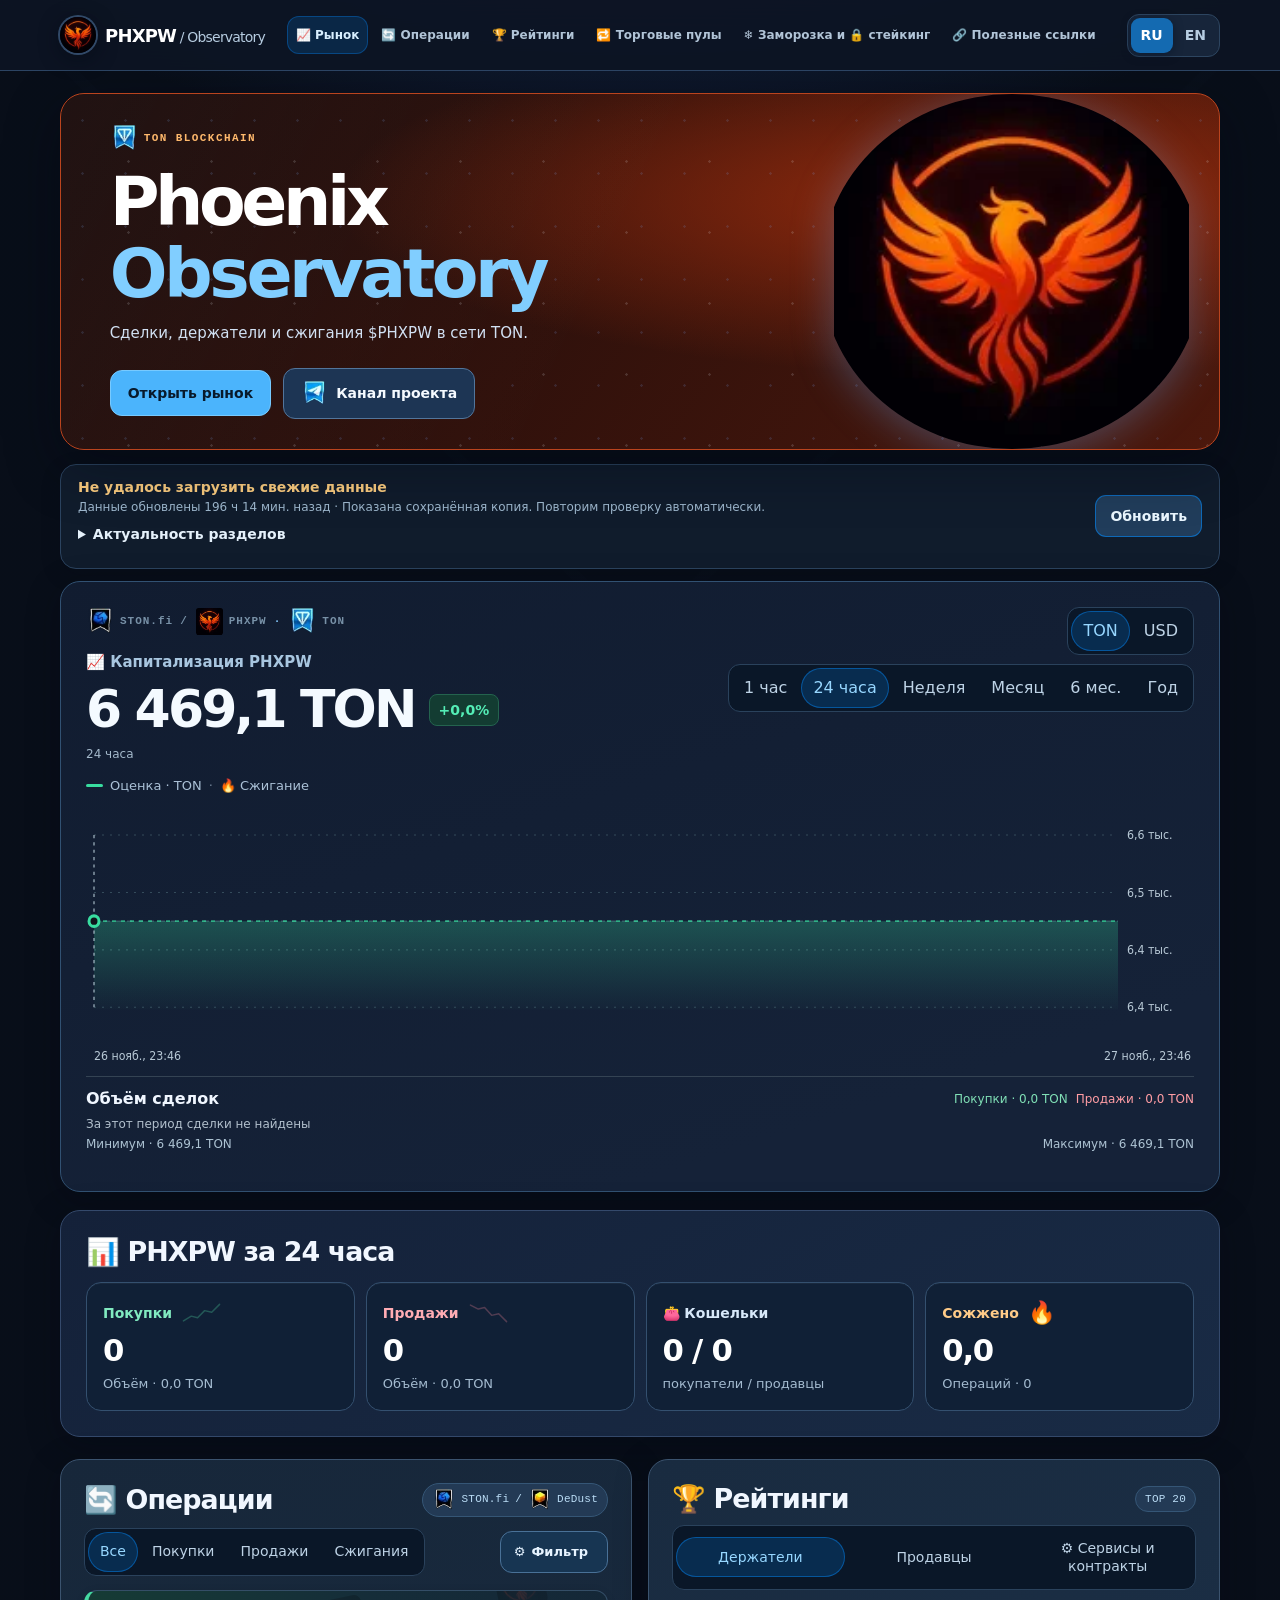
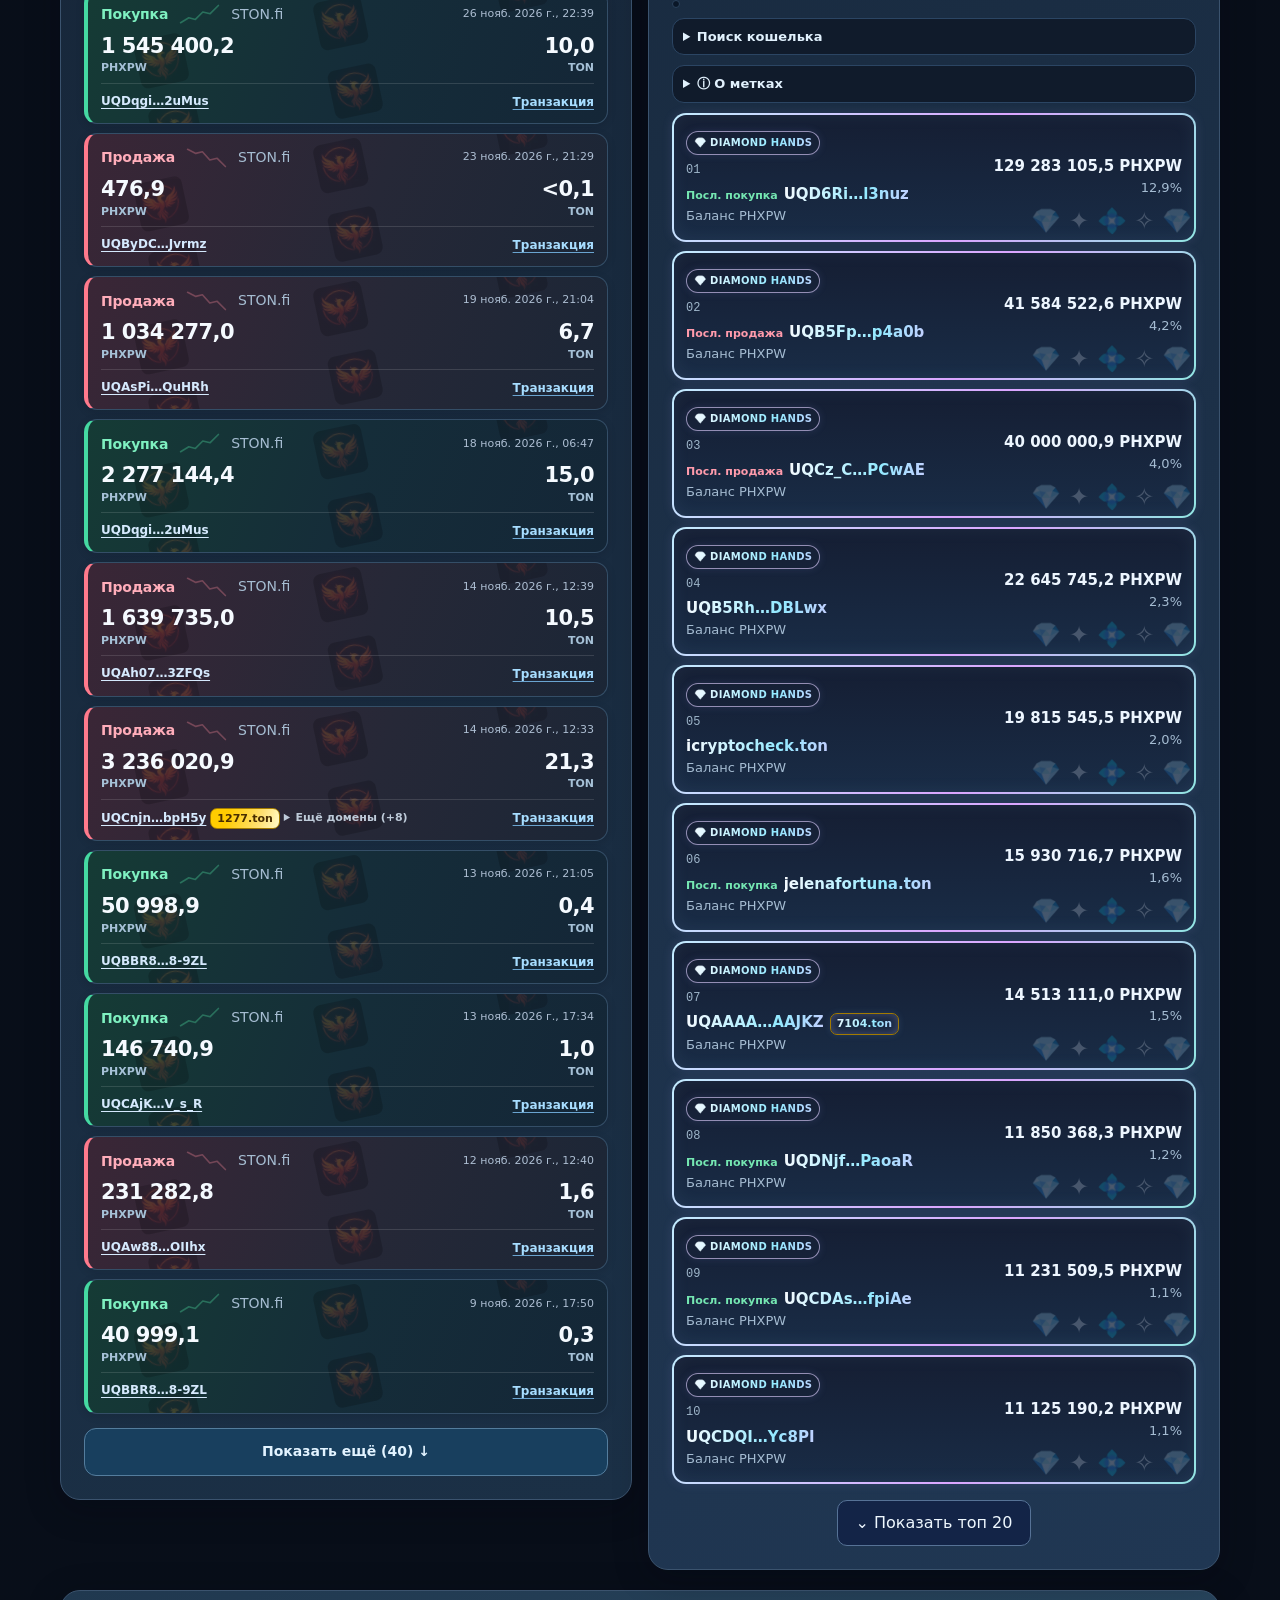
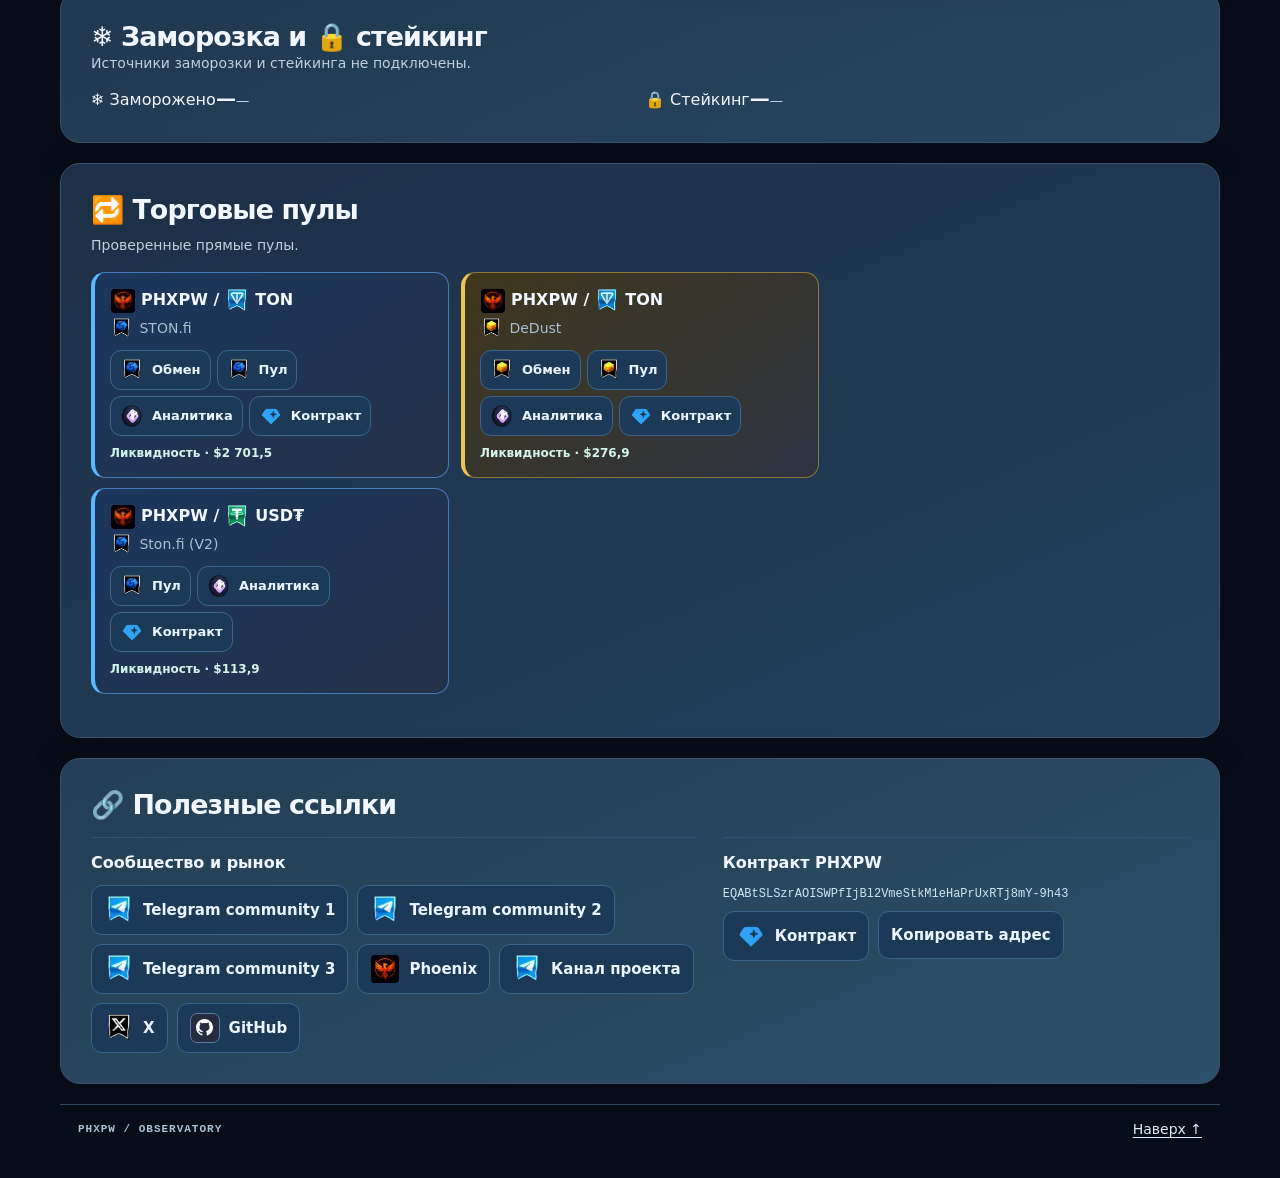
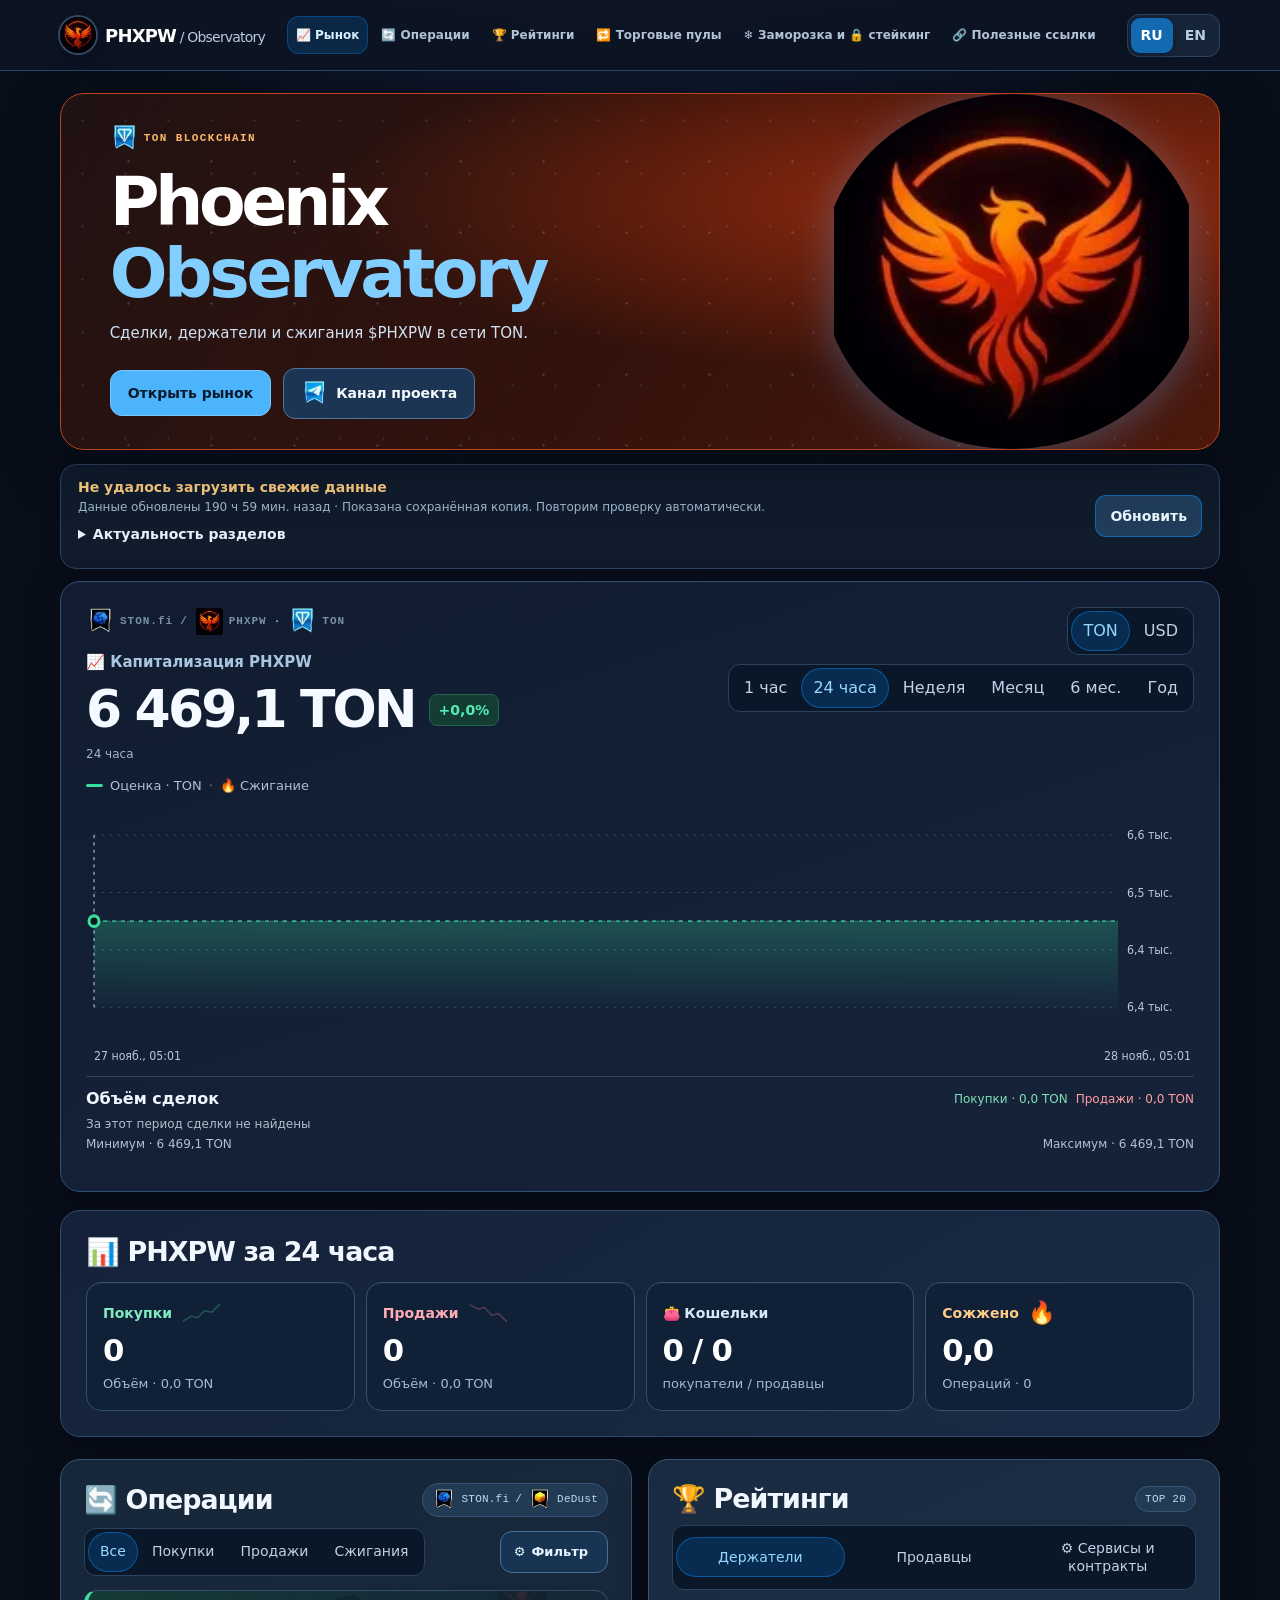
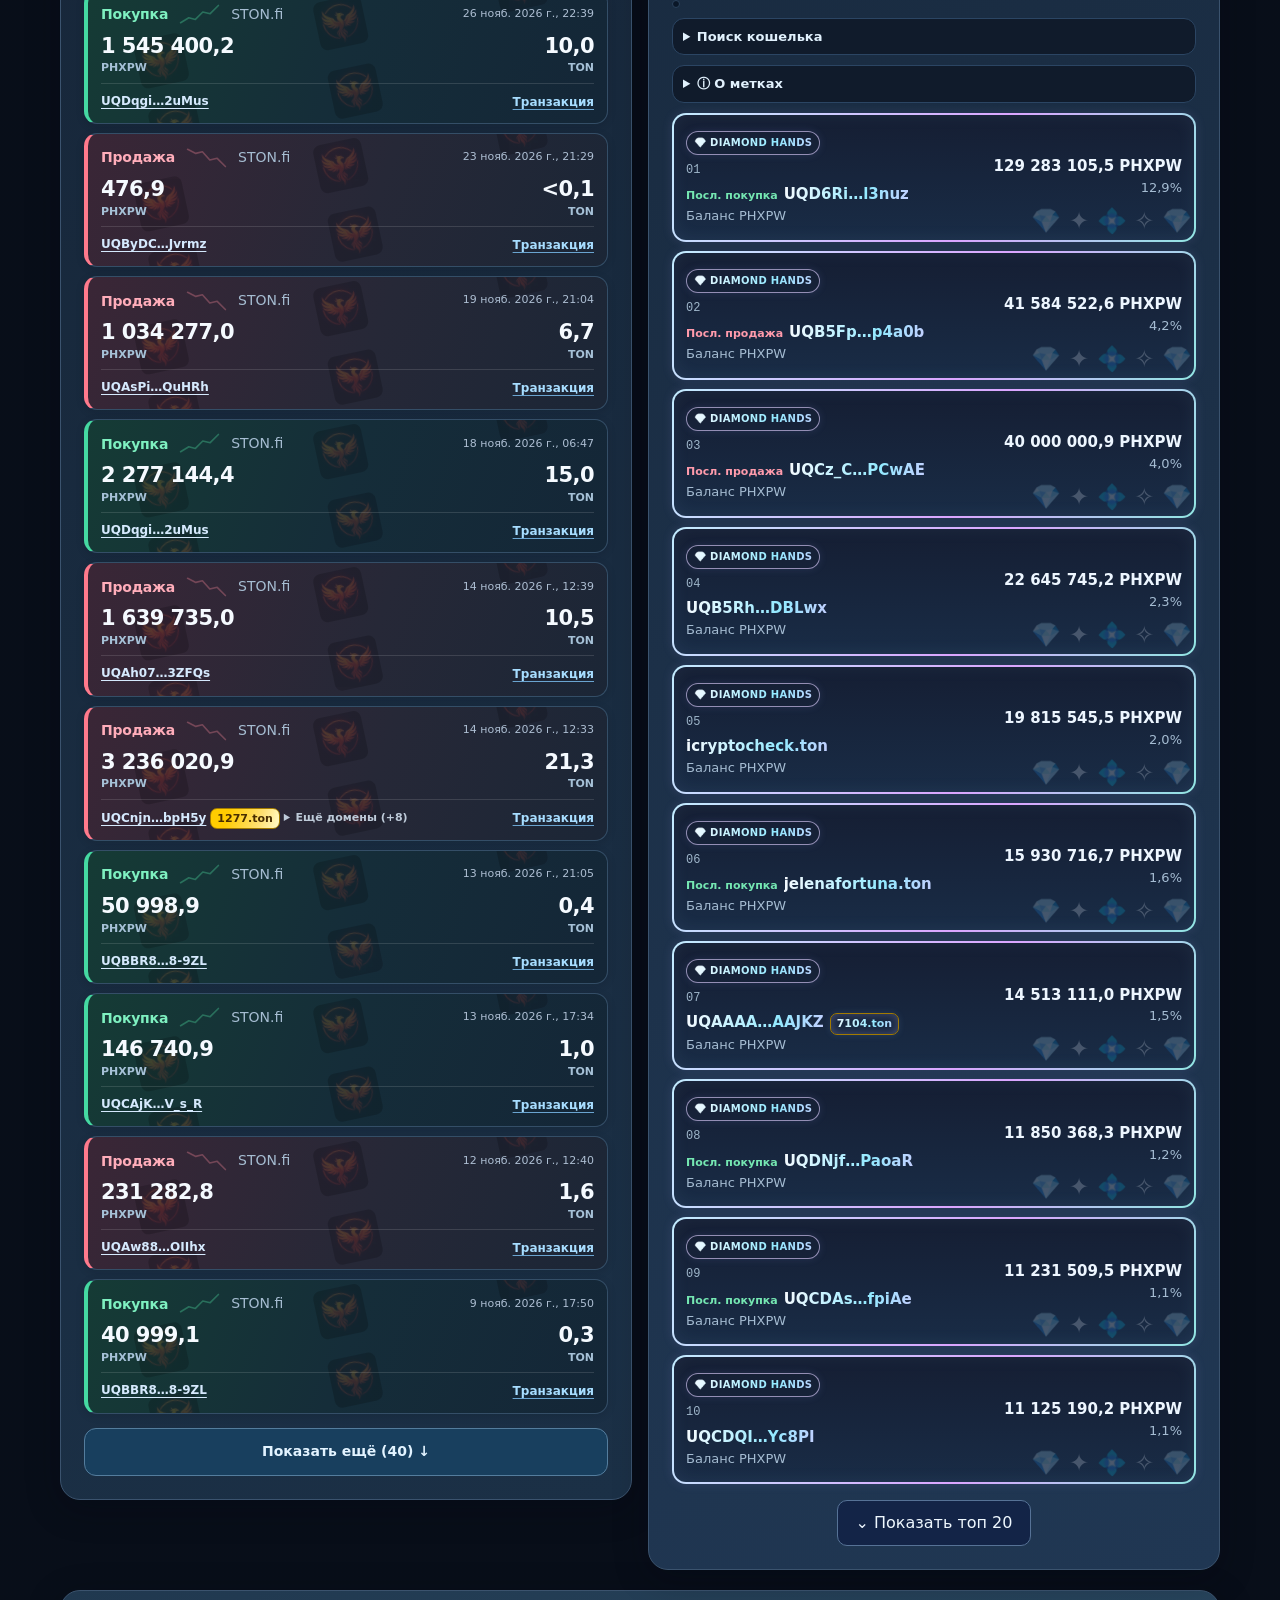
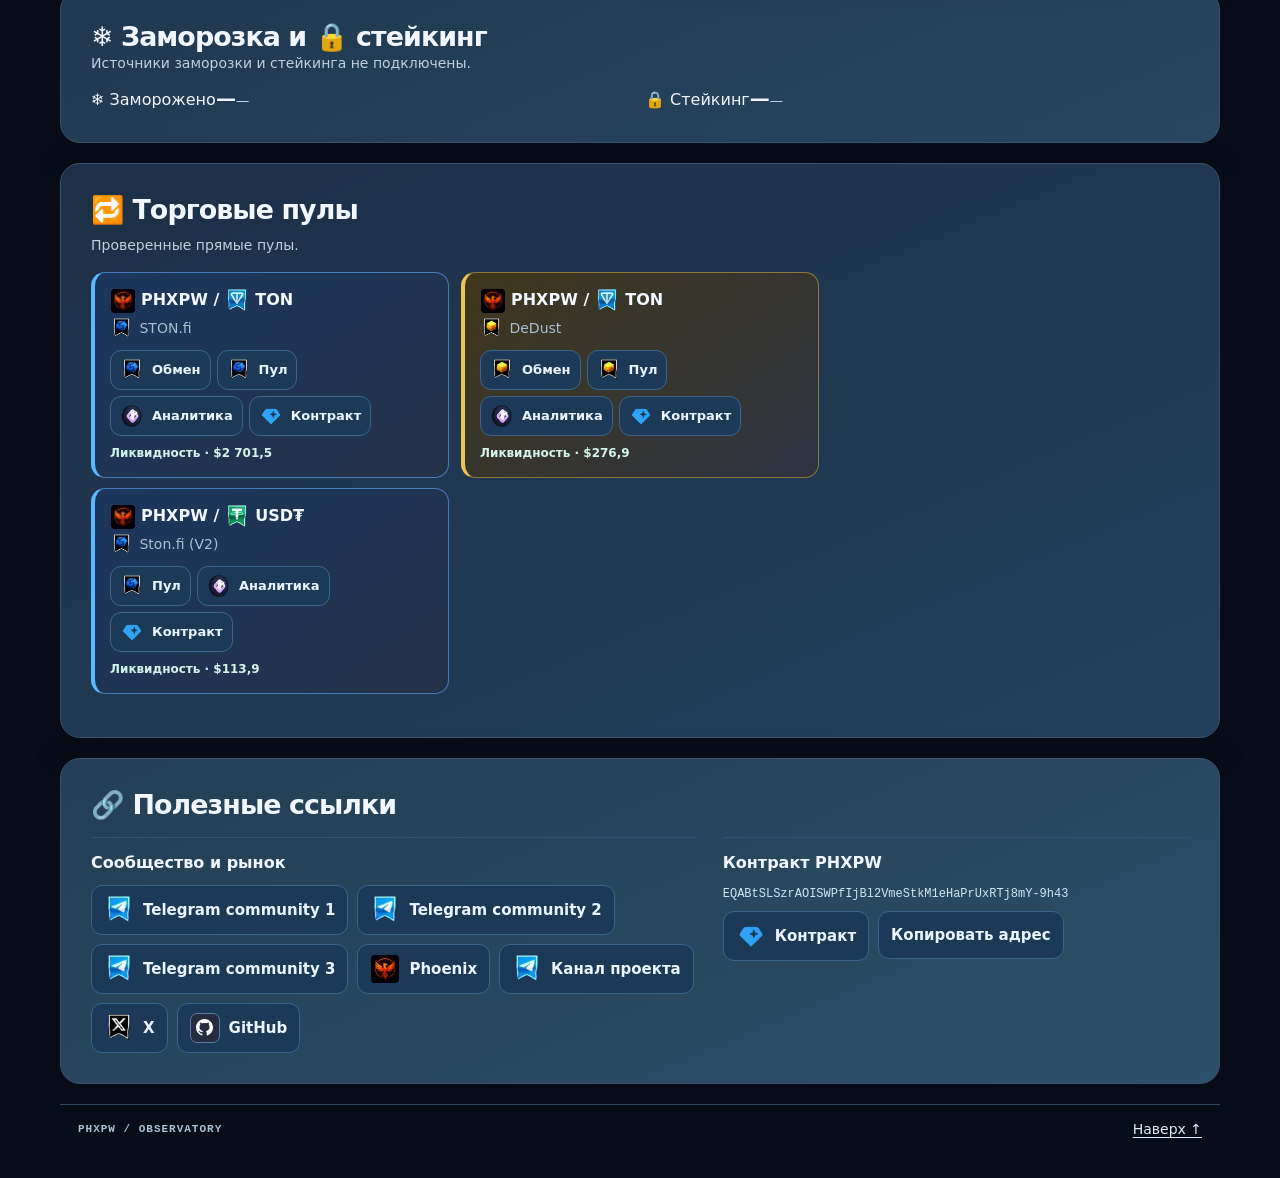
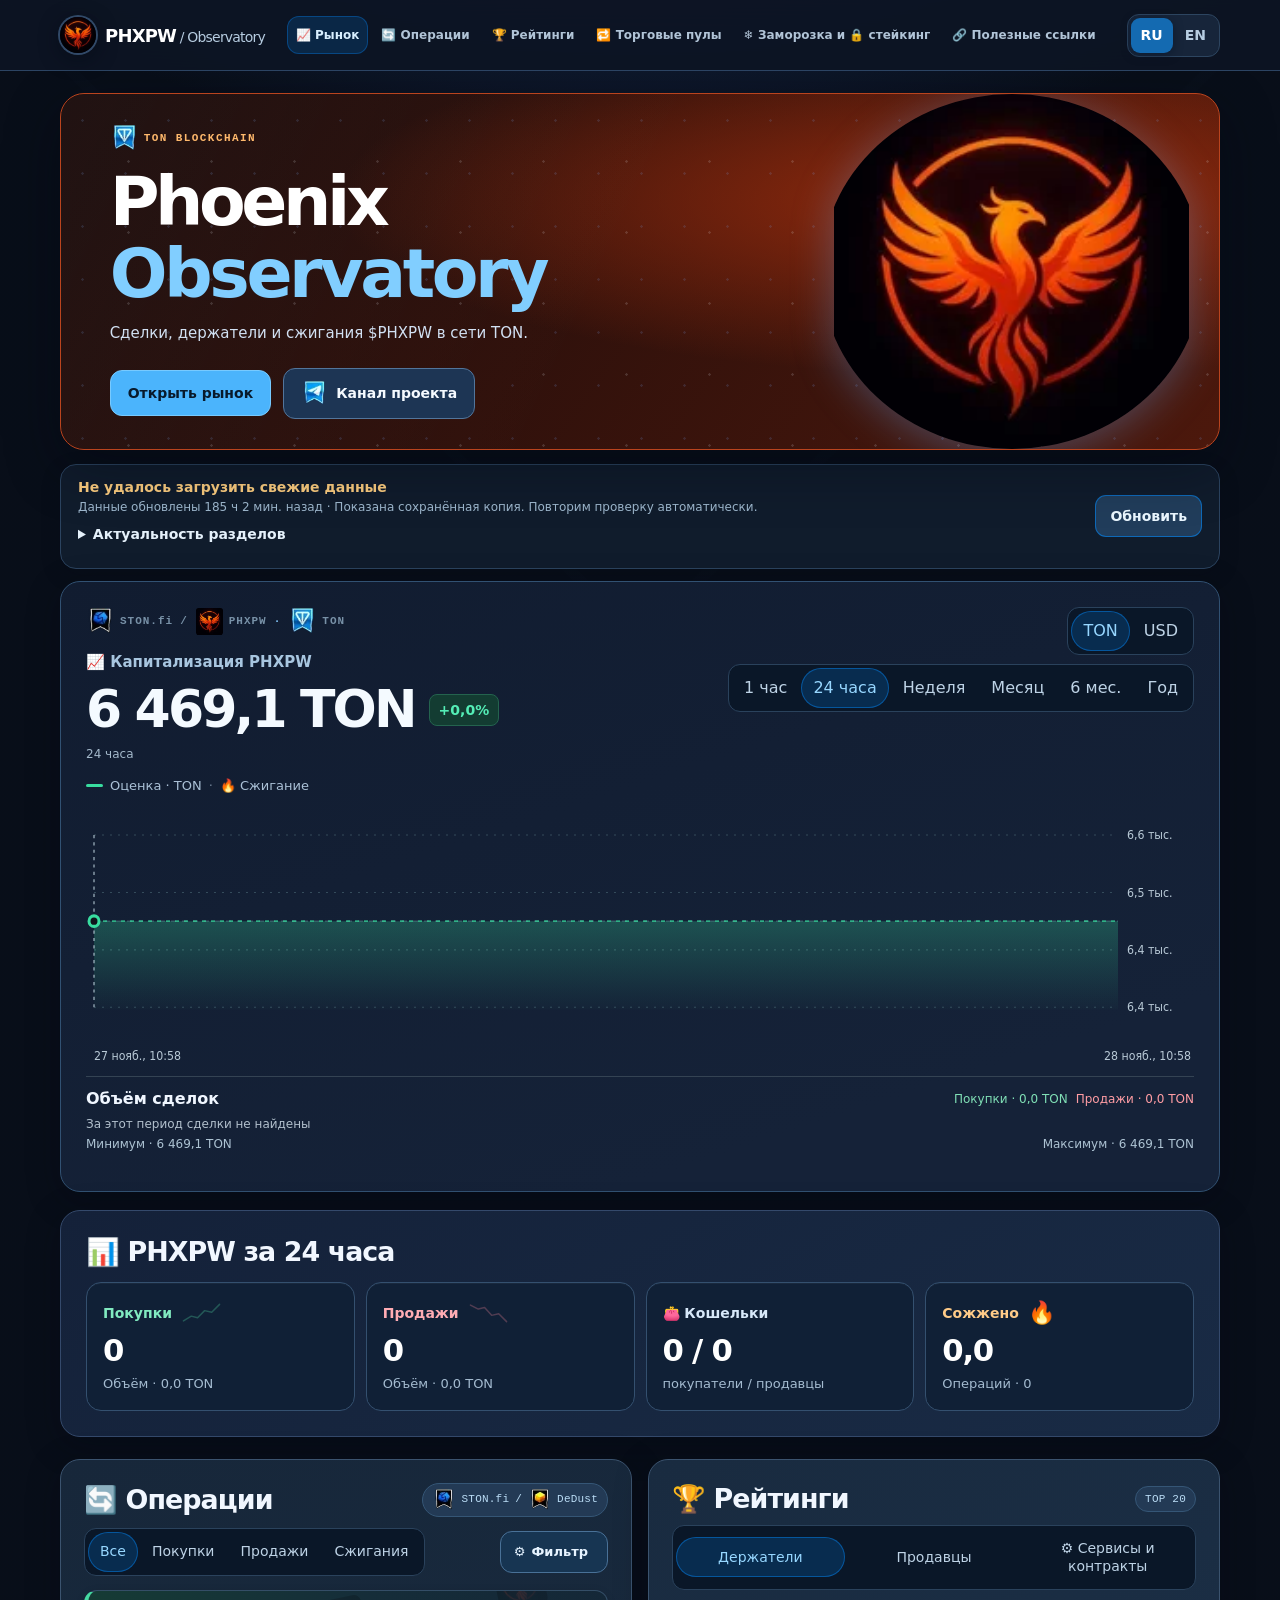
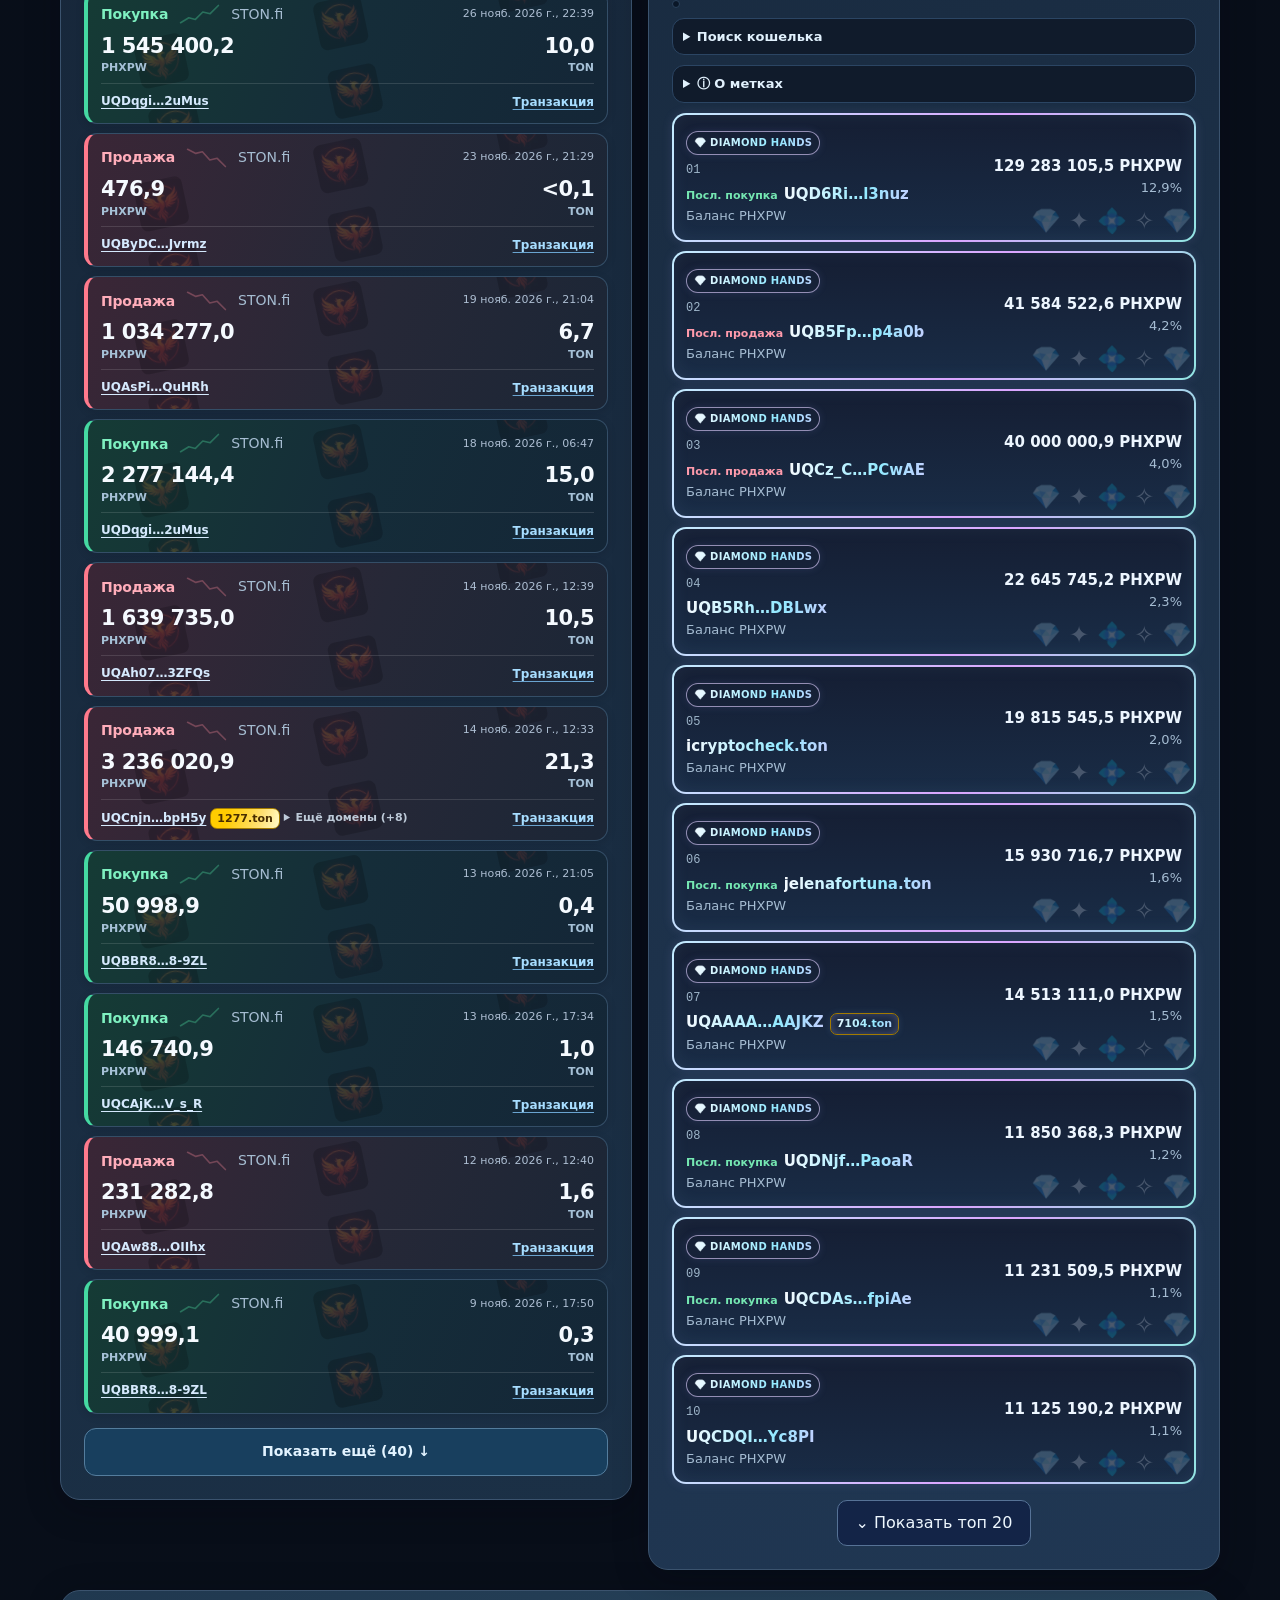
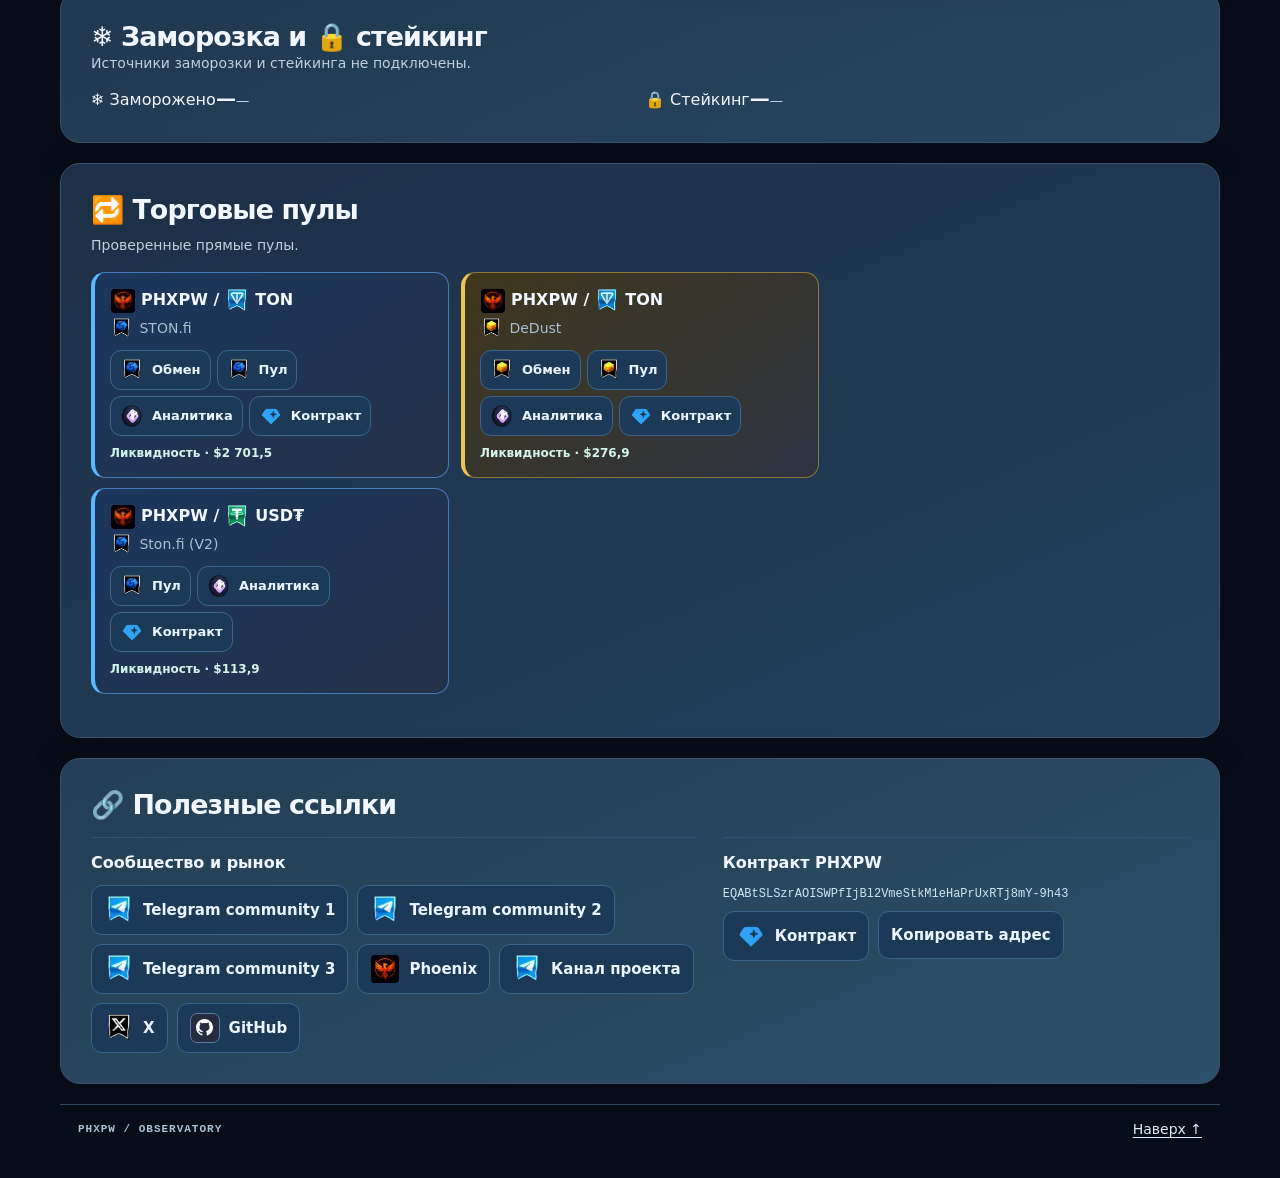
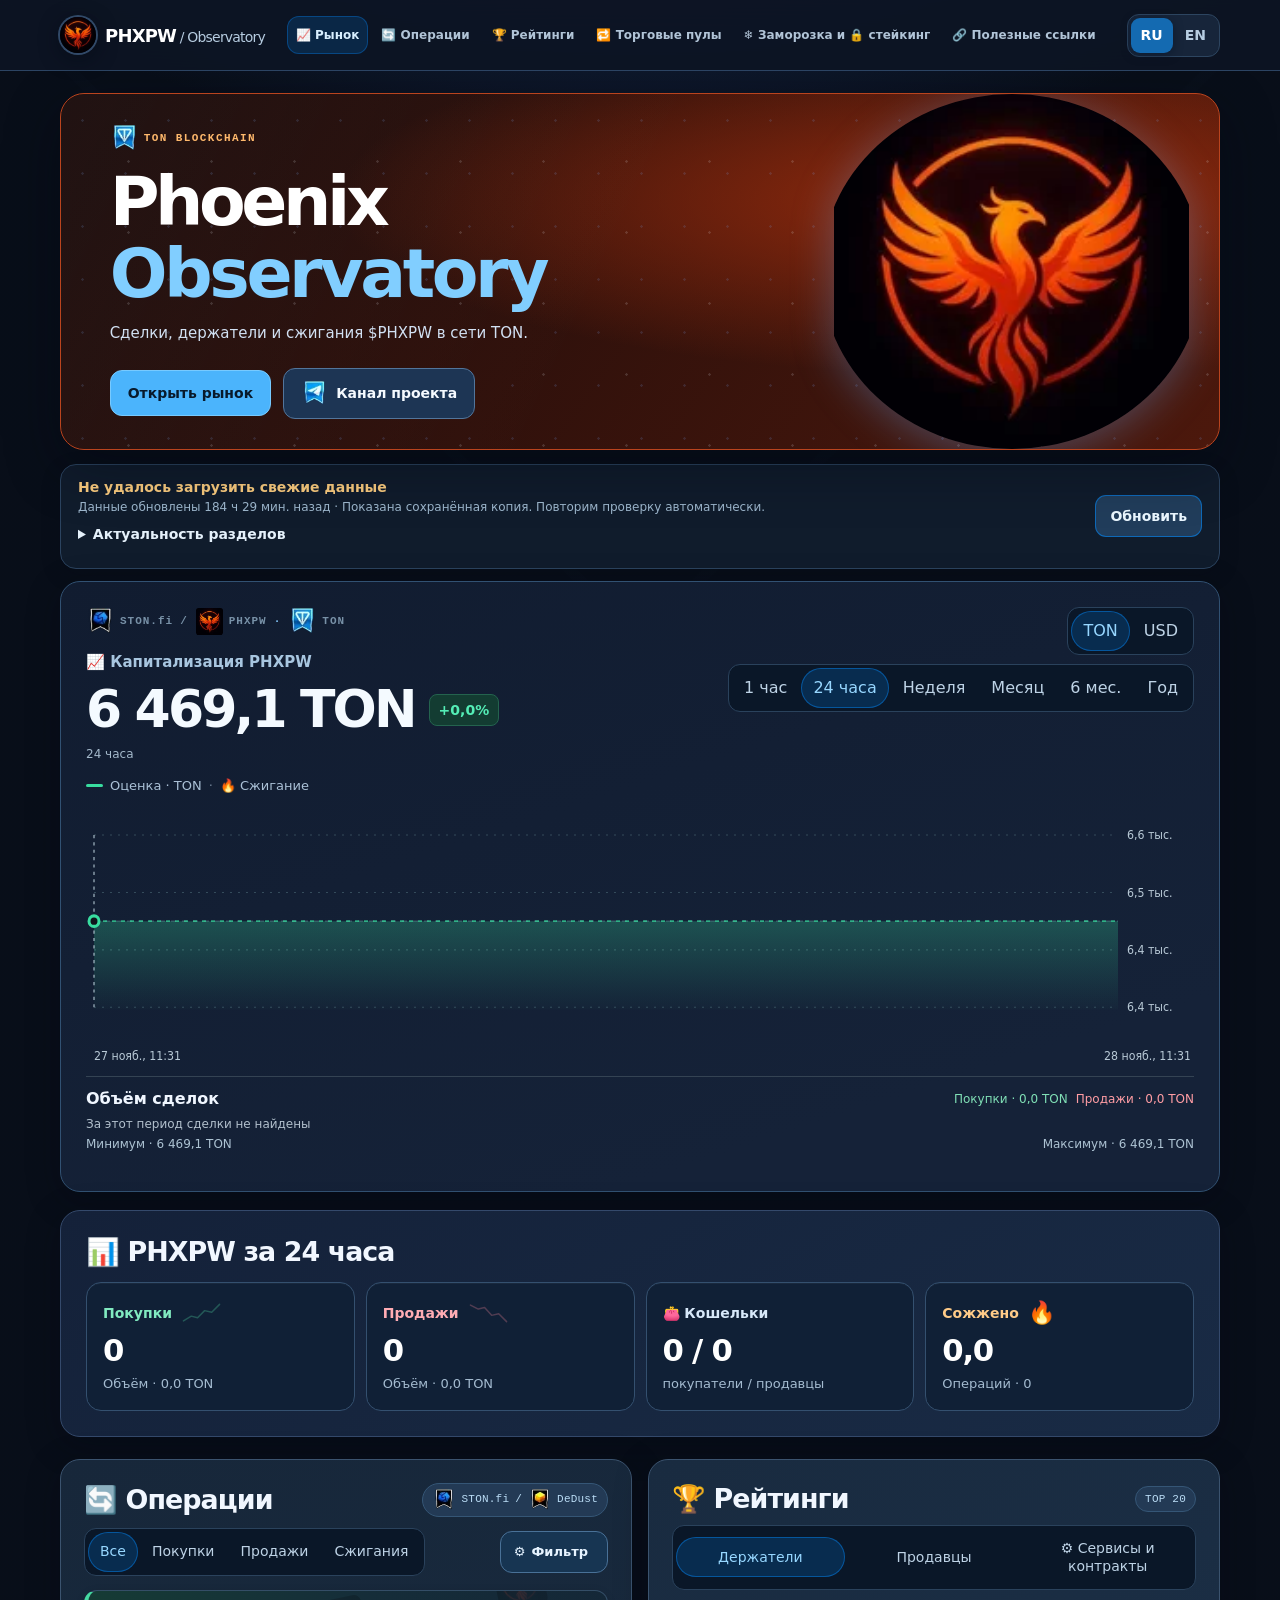
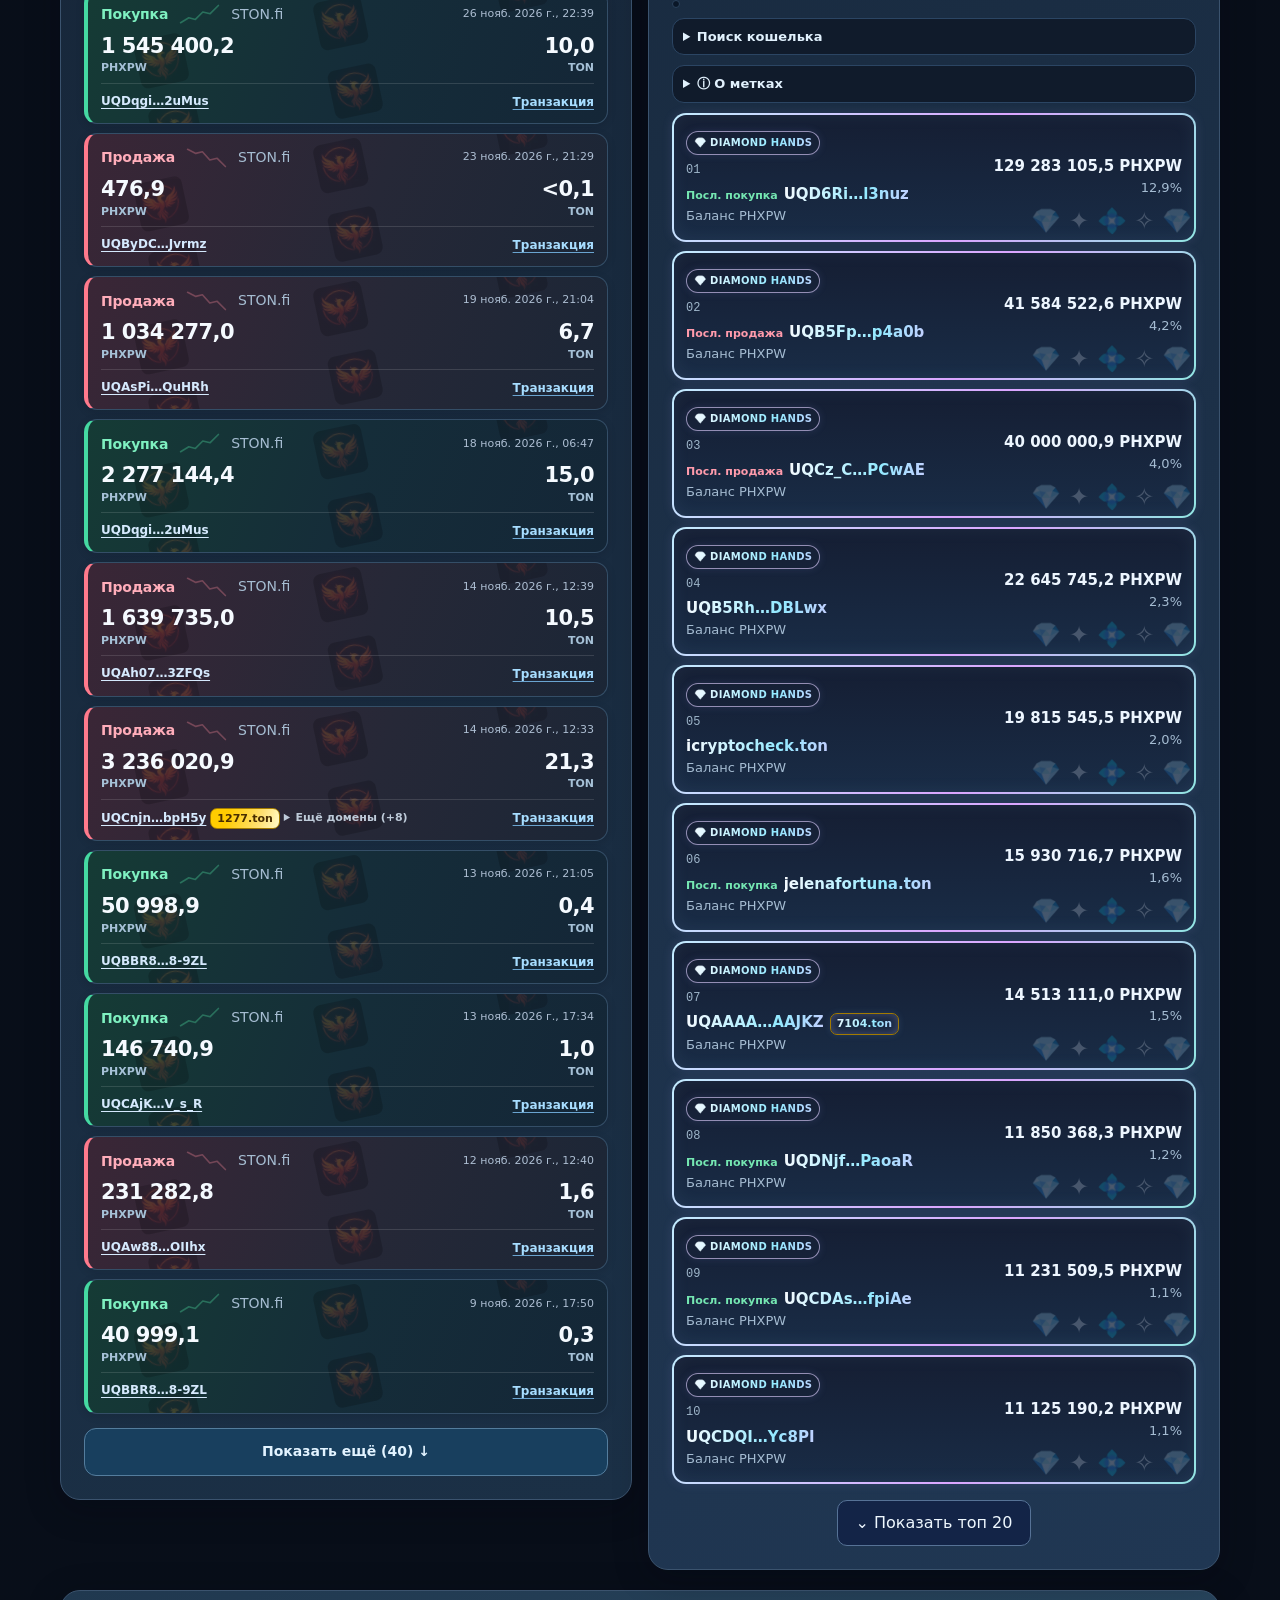
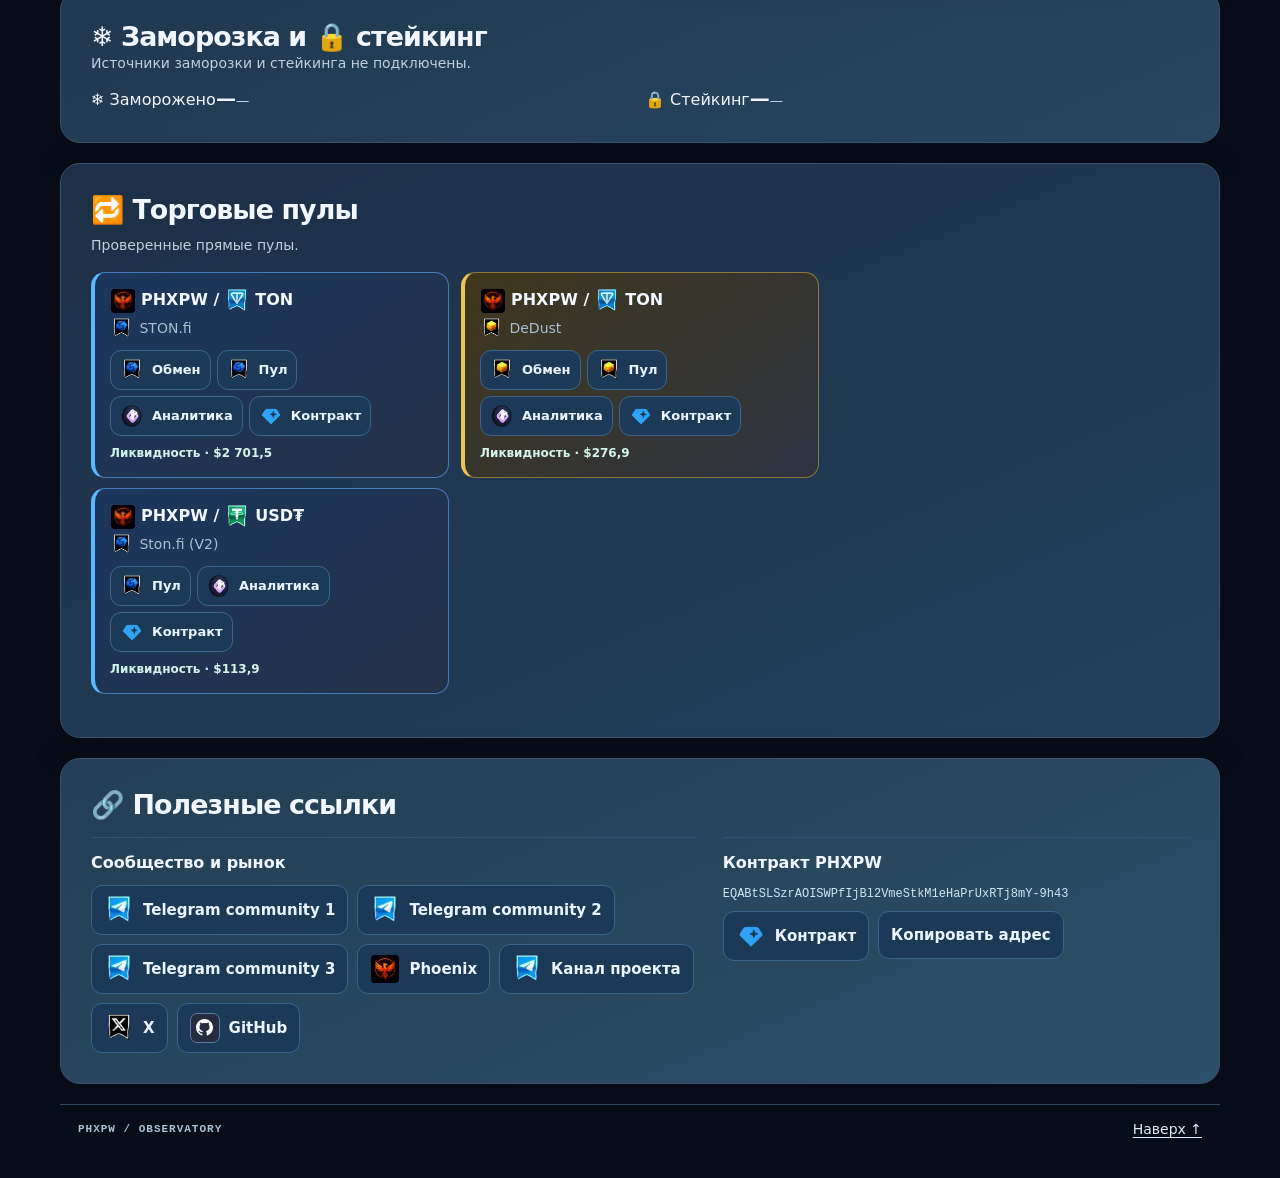
